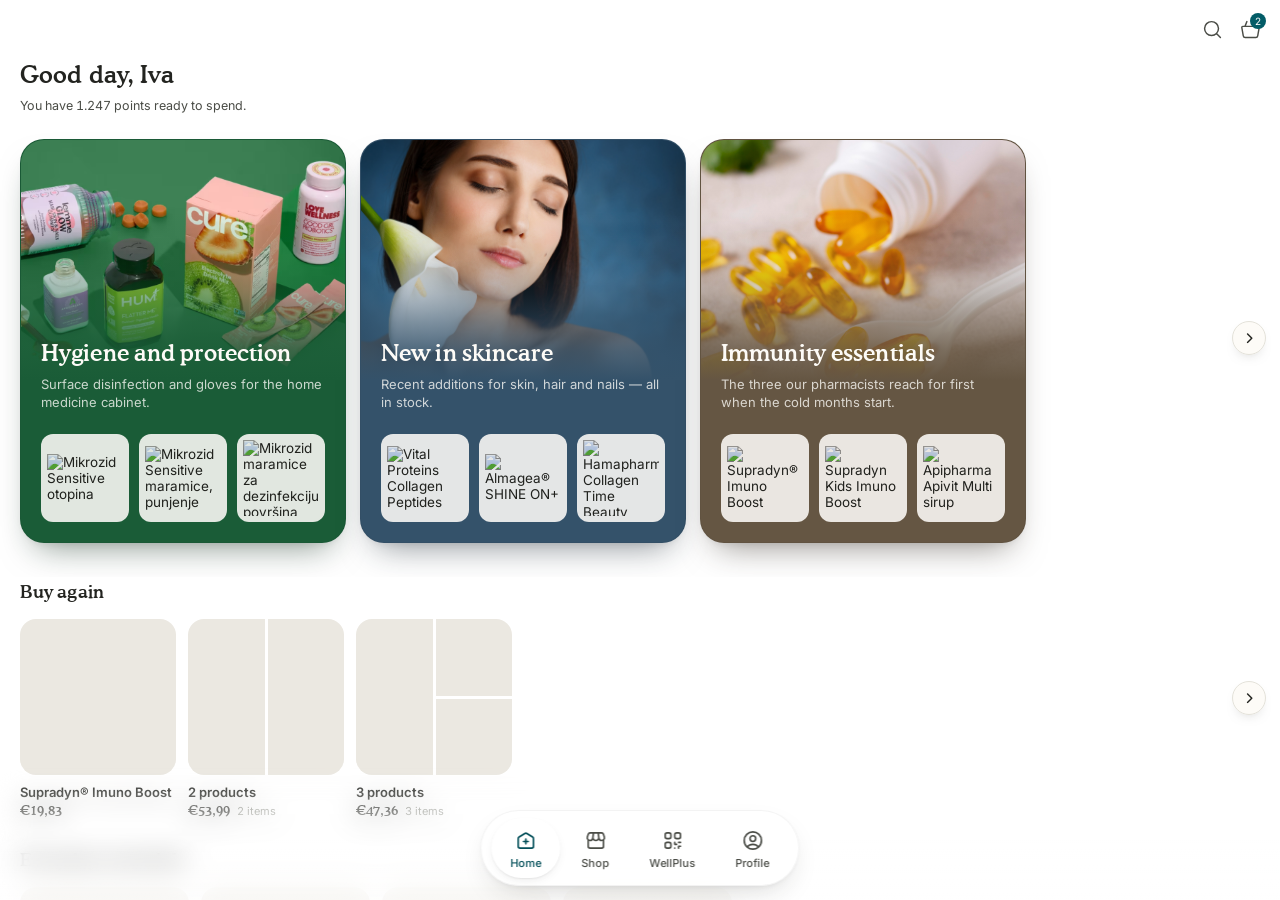
==== index.html @ edb54b9d "Add files via upload" ====
<!DOCTYPE html>
<html>
<head>
  <meta charset="utf-8">
  <title>e24</title>
  <style>
    * { margin: 0; padding: 0; box-sizing: border-box; }
    body { background: #035C67; display: flex; align-items: center; justify-content: center; min-height: 100vh; font-family: -apple-system, BlinkMacSystemFont, sans-serif; }
    #__bundler_loading { position: fixed; bottom: 20px; right: 20px; font: 13px/1.4 -apple-system, BlinkMacSystemFont, sans-serif; color: #666; background: #fff; padding: 8px 14px; border-radius: 8px; box-shadow: 0 1px 4px rgba(0,0,0,0.12); z-index: 10000; }
    #__bundler_thumbnail { position: fixed; inset: 0; width: 100%; height: 100%; display: flex; align-items: center; justify-content: center; background: #035C67; z-index: 9999; }
    #__bundler_thumbnail svg { width: 100%; height: 100%; object-fit: contain; }
    #__bundler_placeholder { color: #999; font-size: 14px; }
  </style>
  <noscript>
    <style>#__bundler_loading { display: none; }</style>
    <div style="position:fixed;bottom:12px;left:12px;font:13px/1.4 -apple-system,BlinkMacSystemFont,sans-serif;color:#999;background:rgba(255,255,255,0.9);padding:6px 12px;border-radius:6px;box-shadow:0 1px 4px rgba(0,0,0,0.08);z-index:10000;">
      This page requires JavaScript to display.
    </div>
  </noscript>
</head>
<body>
  <div id="__bundler_thumbnail">
<svg viewBox="0 0 1200 800" xmlns="http://www.w3.org/2000/svg"><rect width="1200" height="800" fill="#035C67"></rect><g fill="#FDFBF7"><rect x="520" y="300" width="90" height="200" rx="34"></rect><rect x="470" y="350" width="190" height="90" rx="34"></rect><rect x="590" y="360" width="90" height="180" rx="34"></rect></g><text x="600" y="640" font-family="Georgia, serif" font-size="72" fill="#FDFBF7" text-anchor="middle">e24</text></svg>
</div>
  <div id="__bundler_loading">Unpacking...</div>

  <script>
    
document.addEventListener('DOMContentLoaded', async function() {
  const loading = document.getElementById('__bundler_loading');
  function setStatus(msg) { if (loading) loading.textContent = msg; }

  const FONT_MIME = /^(font[/]|application[/](x-)?font-|application[/]vnd\.ms-fontobject)/i;
  const MIME_TOKEN = /^[\w.+-]+[/][\w.+-]+$/;
  function toBase64(bytes) {
    let bin = '';
    for (let i = 0; i < bytes.length; i += 0x8000) {
      bin += String.fromCharCode.apply(null, bytes.subarray(i, i + 0x8000));
    }
    return btoa(bin);
  }

  // Error sink persists across replaceWith since it's on window, not the DOM.
  window.addEventListener('error', function(e) {
    // Failed resource loads (CSP-blocked links, scripts, images) fire plain
    // events at the element — warn only; real JS errors carry message/error.
    if (!e.message && !e.error && e.target && e.target !== window) {
      console.warn('[bundle] resource failed to load:',
        e.target.tagName, String(e.target.src || e.target.href || ''));
      return;
    }
    var p = document.body || document.documentElement;
    var d = document.getElementById('__bundler_err') || p.appendChild(document.createElement('div'));
    d.id = '__bundler_err';
    d.style.cssText = 'position:fixed;bottom:12px;left:12px;right:12px;font:12px/1.4 ui-monospace,monospace;background:#2a1215;color:#ff8a80;padding:10px 14px;border-radius:8px;border:1px solid #5c2b2e;z-index:99999;white-space:pre-wrap;max-height:40vh;overflow:auto';
    d.textContent = (d.textContent ? d.textContent + String.fromCharCode(10) : '') +
      '[bundle] ' + (e.message || e.type) +
      (e.filename ? ' (' + e.filename.slice(0, 60) + ':' + e.lineno + ')' : '');
  }, true);

  try {
    const manifestEl = document.querySelector('script[type="__bundler/manifest"]');
    const templateEl = document.querySelector('script[type="__bundler/template"]');
    if (!manifestEl || !templateEl) {
      setStatus('Error: missing bundle data');
      console.error('[bundler] Missing script tags — manifestEl:', !!manifestEl, 'templateEl:', !!templateEl);
      return;
    }

    const manifest = JSON.parse(manifestEl.textContent);
    let template = JSON.parse(templateEl.textContent);

    // Nested page bundles (iframe targets). Each ships ONCE, in the ROOT
    // document's manifest; frame srcs carry an about:blank#<uuid> marker
    // instead of a substitutable uuid. Every document mints the blobs for
    // its OWN frames — from local text at the root, or text obtained from
    // its DIRECT parent over the relay protocol below — so each frame
    // navigation stays same-origin with its initiator and a deduped page
    // loads at any depth on any host, including a file:// download's
    // opaque origins (where a blob minted by one document cannot be
    // navigated to by another).
    const pageOrderEl = document.querySelector('script[type="__bundler/page_order"]');
    const pageOrder = pageOrderEl ? JSON.parse(pageOrderEl.textContent) : [];
    const pageSet = new Set(pageOrder);
    const pageTexts = {};

    // ── Nested-page text protocol (parent-chain relay) ──
    // Page bundles ship once, in the ROOT document's manifest. Every
    // document mints the blobs for its OWN frames, obtaining page text
    // through a strict parent-chain relay: a document only ever SENDS to
    // its direct parent (which, for every document the publisher's own
    // runtime minted, is another publisher document) and only ACCEPTS
    // text from that direct parent; requests from below are honored only
    // for the document's own child frames, and the ROOT never sends
    // upward at all. That last rule is load-bearing: the artifact host's
    // frame-ancestors allows claude.ai (and friends) to frame an
    // artifact, so window.top can be a FOREIGN document — a top-addressed
    // protocol would hand page uuids to that ancestor and accept forged
    // "page text" from it, minting attacker HTML as an artifact-origin
    // blob document. The chain never touches the ancestor: requests stop
    // at the root, replies are origin-addressed per hop (never '*' when
    // an origin exists), and both directions are origin-gated (on https
    // a foreign sender's origin can never equal this document's; in
    // opaque contexts — file:// — everything serializes as 'null', where
    // an embedded EXTERNAL frame still fails the gate by carrying its
    // own real origin, and a sandboxed child of such a frame is excluded
    // by the own-child-frames check plus uuid unguessability). Shape is
    // deny-by-default: one request form, one reply form, no error
    // replies.
    // window.origin is the SERIALIZED SECURITY origin ('null' in opaque
    // contexts such as a sandboxed preview iframe) — location.origin is
    // computed from the URL and stays 'https://…' even when the document
    // is sandboxed, which would misgate every opaque chain.
    const OWN_TARGET = /^https?:[/][/]/.test(window.origin || '')
      ? window.origin
      : '*';
    function trustedOrigin(e) {
      if (e.origin === window.origin) return true; // https chains; opaque==opaque
      // file:// trees: Chrome serializes the file document's origin as
      // 'file://' while the blob: documents it mints serialize as 'null',
      // so the two legitimate shapes can never string-match — accept the
      // pair in both directions. https origins never serialize as either,
      // and sender identity (own child frame / direct parent) is checked
      // separately.
      return (
        (e.origin === 'null' &&
          (window.origin === 'file://' ||
            window.location.protocol === 'file:')) ||
        (/^file:/.test(e.origin) && window.origin === 'null')
      );
    }
    // Non-empty only in the root document (nested bundles ship an empty
    // island), so it doubles as the root marker: the root answers from
    // local text and treats a miss as authoritative — never relaying to
    // its (possibly foreign) parent.
    const isPageRoot = pageOrder.length > 0;
    const blobUrls = {};
    const resourceBlobs = {};
    const UUID_SHAPE = /^[0-9a-f]{8}-[0-9a-f]{4}-[0-9a-f]{4}-[0-9a-f]{4}-[0-9a-f]{12}$/;
    const pendingFrames = {}; // uuid -> [{el, frag}] awaiting text for own frames
    const pendingRelays = {}; // uuid -> [childWindow] awaiting text to pass down
    function mountPage(el, frag, text) {
      const pageBlob = new Blob([text], { type: 'text/html' });
      const u = URL.createObjectURL(pageBlob);
      resourceBlobs[u] = pageBlob;
      el.src = u + frag;
    }
    function deliverPage(uuid, text) {
      const frames = pendingFrames[uuid];
      delete pendingFrames[uuid];
      if (frames) for (const f of frames) mountPage(f.el, f.frag, text);
      const relays = pendingRelays[uuid];
      delete pendingRelays[uuid];
      if (relays) {
        for (const cw of relays) {
          try { cw.postMessage({ __bundler_page: uuid, __bundler_text: text }, OWN_TARGET); } catch (err) { /* gone */ }
        }
      }
    }
    function ownFrameWindows() {
      const out = [];
      for (const f of Array.from(document.querySelectorAll('iframe'))) {
        try { if (f.contentWindow) out.push(f.contentWindow); } catch (err) { /* detached */ }
      }
      return out;
    }
    window.addEventListener('message', function (e) {
      const d = e.data;
      if (!d || typeof d !== 'object' || !e.source) return;
      // Origin gate first; the structural checks below (own-child-frames
      // for requests, direct-parent + solicited-uuid for replies, the
      // root's never-relay rule) are what hold in fully opaque chains
      // where origin strings can't discriminate — a sandboxed root's
      // FOREIGN wrapper still fails all three even though both serialize
      // as real-vs-'null' rather than matching.
      if (!trustedOrigin(e)) return;
      if (typeof d.__bundler_need === 'string' && UUID_SHAPE.test(d.__bundler_need)) {
        // Requests are honored only for this document's own child frames.
        if (ownFrameWindows().indexOf(e.source) < 0) return;
        const uuid = d.__bundler_need;
        const text = pageTexts[uuid];
        if (typeof text === 'string') {
          try { e.source.postMessage({ __bundler_page: uuid, __bundler_text: text }, OWN_TARGET); } catch (err) { /* gone */ }
          return;
        }
        if (isPageRoot || window.parent === window) return; // authoritative miss
        const waiting = pendingRelays[uuid];
        if (waiting) {
          if (waiting.indexOf(e.source) < 0) waiting.push(e.source);
          return;
        }
        // Never-answered uuids would otherwise accumulate forever under a
        // request spray; past the cap (far above any real page count) new
        // relays are dropped rather than remembered.
        if (Object.keys(pendingRelays).length >= 128) return;
        pendingRelays[uuid] = [e.source];
        window.parent.postMessage({ __bundler_need: uuid }, OWN_TARGET);
      } else if (
        typeof d.__bundler_page === 'string' &&
        UUID_SHAPE.test(d.__bundler_page) &&
        typeof d.__bundler_text === 'string'
      ) {
        // The shape test is load-bearing beyond tidiness: the solicited
        // check below uses the in operator, which matches prototype keys
        // ('__proto__', 'constructor') — an unshaped key would reach
        // deliverPage and throw, painting the error banner.
        // Text is accepted only from the direct parent — the document
        // that minted this one.
        if (e.source !== window.parent || window.parent === window) return;
        if (!(d.__bundler_page in pendingFrames) && !(d.__bundler_page in pendingRelays)) return;
        deliverPage(d.__bundler_page, d.__bundler_text);
      }
    });

    const uuids = Object.keys(manifest);
    setStatus('Unpacking ' + uuids.length + ' assets...');

    await Promise.all(uuids.map(async (uuid) => {
      const entry = manifest[uuid];
      try {
        const binaryStr = atob(entry.data);
        const bytes = new Uint8Array(binaryStr.length);
        for (let i = 0; i < binaryStr.length; i++) bytes[i] = binaryStr.charCodeAt(i);

        let finalBytes = bytes;
        if (entry.compressed) {
          if (typeof DecompressionStream !== 'undefined') {
            const ds = new DecompressionStream('gzip');
            const writer = ds.writable.getWriter();
            const reader = ds.readable.getReader();
            writer.write(bytes);
            writer.close();
            const chunks = [];
            let totalLen = 0;
            while (true) {
              const { done, value } = await reader.read();
              if (done) break;
              chunks.push(value);
              totalLen += value.length;
            }
            finalBytes = new Uint8Array(totalLen);
            let offset = 0;
            for (const chunk of chunks) { finalBytes.set(chunk, offset); offset += chunk.length; }
          } else {
            console.warn('DecompressionStream not available, asset ' + uuid + ' may not render');
          }
        }

        if (pageSet.has(uuid)) {
          pageTexts[uuid] = new TextDecoder().decode(finalBytes);
          return;
        }
        if (FONT_MIME.test(entry.mime) && MIME_TOKEN.test(entry.mime)) {
          // Strict artifact hosts allow font-src data: but not blob:.
          blobUrls[uuid] = 'data:' + entry.mime + ';base64,' +
            (entry.compressed ? toBase64(finalBytes) : entry.data);
        } else {
          const blob = new Blob([finalBytes], { type: entry.mime });
          blobUrls[uuid] = URL.createObjectURL(blob);
          resourceBlobs[blobUrls[uuid]] = blob;
        }
      } catch (err) {
        console.error('Failed to decode asset ' + uuid + ':', err);
        const blob = new Blob([], { type: entry.mime });
        blobUrls[uuid] = URL.createObjectURL(blob);
        resourceBlobs[blobUrls[uuid]] = blob;
      }
    }));

    const extResEl = document.querySelector('script[type="__bundler/ext_resources"]');
    const extResources = extResEl ? JSON.parse(extResEl.textContent) : [];
    const resourceMap = {};
    for (const entry of extResources) {
      if (blobUrls[entry.uuid]) resourceMap[entry.id] = blobUrls[entry.uuid];
    }

    // Artifact-host CSP (connect-src 'self') refuses fetch() of blob: URLs —
    // consumers read these Blobs directly. Survives the swap like the error sink.
    window.__resourceBlobs = resourceBlobs;

    setStatus('Rendering...');
    // Page uuids have no blob here — they ride inside about:blank#<uuid>
    // frame markers the pass below resolves after the swap.
    for (const uuid of uuids) {
      if (pageSet.has(uuid)) continue;
      template = template.split(uuid).join(blobUrls[uuid]);
    }

    // Strip integrity + crossorigin — blob URLs from a file:// document inherit
    // a null origin, so crossorigin forces a CORS fetch that SRI then rejects.
    // The manifest bytes are ours; SRI protects against CDN compromise, not this.
    template = template.replace(/\s+integrity="[^"]*"/gi, '').replace(/\s+crossorigin="[^"]*"/gi, '');

    const resourceScript = '<script>window.__resources = ' +
      JSON.stringify(resourceMap).replace(/<\//g, '<\\/') +
      ';</' + 'script>';
    // Inject after <head> so the DOCTYPE stays first; prepending the script
    // would push the parser into quirks mode. DOMParser always emits a <head>
    // (synthesizing one if the source HTML omitted it) but may carry
    // attributes through, so match the full opening tag. slice() rather than
    // replace() keeps us clear of $-pattern substitution in resourceScript.
    const headOpen = template.match(/<head[^>]*>/i);
    if (headOpen) {
      const i = headOpen.index + headOpen[0].length;
      template = template.slice(0, i) + resourceScript + template.slice(i);
    }

    // Parse the template and swap the root element. Scripts inserted via
    // DOMParser/replaceWith are inert per spec — re-create each with
    // createElement so they execute, awaiting onload for src scripts to
    // preserve ordering (React before ReactDOM before Babel before text/babel).
    const doc = new DOMParser().parseFromString(template, 'text/html');
    document.documentElement.replaceWith(doc.documentElement);

    // Resolve page-frame markers: mint this document's own blob for each
    // framed page — from local text when this is the root, otherwise by
    // asking the direct parent over the relay protocol above. An
    // unanswered request leaves the frame on about:blank, the same
    // degraded state as a refused embed.
    {
      const MARKER = /^about:blank#([0-9a-f]{8}-[0-9a-f]{4}-[0-9a-f]{4}-[0-9a-f]{4}-[0-9a-f]{12})(#.*)?$/;
      const needed = [];
      for (const el of Array.from(document.querySelectorAll('iframe'))) {
        const m = MARKER.exec(el.getAttribute('src') || '');
        if (!m) continue;
        const text = pageTexts[m[1]];
        if (typeof text === 'string') {
          mountPage(el, m[2] || '', text);
        } else if (window.parent !== window && !isPageRoot) {
          const had = pendingFrames[m[1]];
          (pendingFrames[m[1]] = had || []).push({ el: el, frag: m[2] || '' });
          if (!had) needed.push(m[1]);
        }
      }
      for (const uuid of needed) {
        window.parent.postMessage({ __bundler_need: uuid }, OWN_TARGET);
      }
    }

    const dead = Array.from(document.scripts);
    for (const old of dead) {
      const s = document.createElement('script');
      for (const a of old.attributes) s.setAttribute(a.name, a.value);
      s.textContent = old.textContent;
      // text/babel scripts with a src: read and inline. transformScriptTags
      // does XHR against the src, but blob:null/ from a file:// origin is
      // silently dropped. Inlining makes it a plain inline babel script,
      // which transformScriptTags handles unconditionally.
      if ((s.type === 'text/babel' || s.type === 'text/jsx') && s.src) {
        const pre = resourceBlobs[s.src.split('#')[0]];
        s.textContent = pre ? await pre.text() : await (await fetch(s.src)).text();
        s.removeAttribute('src');
      }
      const p = s.src ? new Promise(function(r) { s.onload = s.onerror = r; }) : null;
      old.replaceWith(s);
      if (p) await p;
    }
    // Babel standalone auto-transforms type=text/babel on DOMContentLoaded,
    // which fired before we swapped the document. Trigger manually if present.
    if (window.Babel && typeof window.Babel.transformScriptTags === 'function') {
      window.Babel.transformScriptTags();
    }
  } catch (err) {
    setStatus('Error unpacking: ' + err.message);
    console.error('Bundle unpack error:', err);
  }
});

  </script>

  <script type="__bundler/manifest">
{"a94ebb2a-1ac3-40cf-a109-7385662c61e1":{"mime":"text/javascript","compressed":true,"data":"H4sIAAAAAAAACuy9eXvbRpYv/L8/RcW3Y5I2BcXO9CxSKxlFlrs18XYlOZm+bl+pSBRJRCDARoGS2Ym/+33OUisKlOw4PT3vO36e7ohAodZTp06d5Xd2Hz68Jx6Kfy+Lqaq0EqdKTlt40sAfWa6uVVmvlqpqs5/[base64]/gLfR5VlQqH4hvTV1D/n4k9lydVIyqNL3ASulFJpe5+JZ/DN8OuIrBO6+HUBv3WxwI/uOXX4RW5cwW4wIZLqI4ED9/GI32730YwoSMhTcBtpM/i8FaK6Hbppi2g/1794S4lg1RwQ+q0VD6QAwe/2v2dfaY3u/[base64]/er0/PB5/2cwx7KMv3p2evjH7c3NGjlPtXd2fnpydH7x4tXT4/6PaSkvlnWuOv09ffXs5Pnx6ZYeNzUsVpP48oeTp7d8eQ0rGn959Orl+fF/bhnstK5a9b4z1mevTn88PH16cXr8bMtE1c2NbPKLRs06c/Xm7DWwii0TtdYrYDK9Xz4/OdvSb/P5RVnoTu9fHL941f/pUi3r+Ivnh//nz/1flPJvm/iLV8+enR2dHh+/7P+sns30tFGqct++OPzzd8cXJ+fHp4fnr04vzv784rtXz93HRasa2daNKf7s8M1/JkoP/v3fTckBFLWcZa7aE37xrBou5Wai8PekVMRlhShmInyBfLFal8jPDJsNCnzh8WJTjRCNatdNhV/u46MP9/A/0G/3fVs34qBn2A8ehA29TRZ7B/0Ky6Wm5d3+PTu+ziiwFwH774wjKBwMKBooPt2Fc1uIh+J7pVZatI2cXtHZp8R03TSqgkNRr2Q7Xagmw7K7Pnc/okJPbRk4L7A5rhoq//eialVTydI+gJGJn6mGermqK1W1H/jtLv6XW9/D/kJ39+/a3wl0ZKDhdJgV83UjkaT0eroQUotFfSPKupoLWYn1Kpetogr1ol6XuaD9mItZ3cASFK2olMrhEOof/HfQ4BG2ZkffNrLSBbQcjSD++HDa/u+1Wiv7ZTDwMU3lrnjDJ1KjVk2dr6dKTNRCXhd1A8O/xDGr/A0OSF+CUFOquZxuQNJQGVGUxo4W1fw5vtoTM1lqRU3kRX4GNaxLRW+pKi7zUfNf31SGVKjsefwSRDb8wiy9uFnUZgXqm0rIauNeQlnZCtnwSnFV5UZMFBz4IAW0zXraqrx/jV5hu78pbdomn6rJes7tPmvkEtf2g+GF/PHx+7aRZ62cXpkiZmNaLqhVXGqo4U+z583O760RSxsewDuePkr3M+u2KA5cf8LWXft36wH1ASYL6BlLiWK5IpmI9mhRAW9WuZhsAopqFIj1QFT3tvV+rsxqU+1mSm/5Bgsf5rmq8vUyGK8bKiyc5koHAxzBYZ4DD1EwZtHWKzHDMd8s4FIBL2hkQOtEp9eyLGBP5fe4UmDx6ZkbeXNLzT466JlkO7nQp6cKdn2rSGZWbkLNDO7olZoWs2IaTf29e95A4ZU4uOMs7/ujgS+TfYcXwxGcgIOBI4fw5PKp1R1Qu2Lnc/4zG1VVcAKfTeuVOnx9AqsOfA4X9vj9SjUFTk0pjhoF83l8DUv5J1nlpRKHr0+yoJojOV0ovh7YqoIS5/Y4OG/kFKjBb/FlLa4q4HuT9VyPxWRtTp2VamZ1s5QVXEGVbotqHg6AePWfCqDecBD4Wot1pVv460Je10UOd+dnsizhFiRmSrbrBi/Az4qJami2dbuezTJxUrVAMnjmUFNED2JaN0os1XKiGryaLeG3krooNyIHYhGazhHoK9ZYaL1WGpp5evyDmKyLMtdZOAykstTMnOMBc7Mopgvq5FCPTAOKqVrc1M1VFnDgM7zwnTBn15bvp0WWvZ7n48433km/1/ei+xWePXvdR/bk8DoX9TzrPVDSL/ZvqakrdKQe+7tvshFTWZpruNKw+O2izjW8keI7OVGlWJXreVFl+AV9dlKJ16evnoohyFGVWMnplZwrLW6KdlGvWyGnU6WxUiIrcwrrEV/x24XawJkvSjVrQXCzD4pKt0rmuOKWV9/IphriXmnj49GxIxDqhkAkFyVuF9nM17BndVaqat4uxvAEqAXUD4dNIzdDLPmNeCy+pY92xGOxJ74ajcXFldqIA/F4n/76A76nH48e+UxQYK1vsdSOePzObxifvtu3ZS1PFGLVFFX7o2yqopoPBzC+wVjQCKmfo+hcvUf/s1OimqZuPm5Ontx9Up54s/IkmpYnbl6e8MQ84Z+9U/MkPTdP7jI5ONK7zI4/PUEVJSgoowqMrMiaqelCVnNUMIEyqqznxXQsNvVaLFGHeSOrFsgZVFHmO7pfoIBal+rHol3gkflUXWc3NzfZTxro+kaVZRYszlZB8iO4xL5XnxFe7igGDUfBuU5f4/15MAqJZylbOOAHX+qBWymmGPgPaGamsh2+xTrejQJ5RemyqNqdvNBwCuxU6j2o1ypFauMdwxR2tZypHVBJVfOdaa2aaSyyQEswv8+oQ9z0Uq48bWXRqqXfeRY7zrBaems7N8LT50g2arYu98TpS+/WkSu4IWpRV0QKq0bNivemN2FPsnWlF8WsHQ6Y0vbEQDzieaNGflTI/CropCyh/roatAL1qatGyRx5aCZXq3IzYg013n2mEsoULTcMvLpR8kqLk+N/2xOLtl3pvd3dedEu1pNsWi93Z6xi38XZ3aVzeffx1//8+CtXx12XpKp36CYK/d4p6/mchRP494wnHfR5bQ0XKup/BkfJkPfDW9x078Zmf4yjuRtFNxdY57zIYSLPWtkquqE+q5s31bJeV63K7XWNL1zxAfGyrlfD1XpSFtMTkIuqqRrj6aaal57U7e/DC3u7RAVQ+HHmvfQ3m726vqQ9G1Ty4IEY+g8y0K+UcoNlf/klKJxV2C0Qm+mcLqV2+wyauiGy+h7PorDdR+J+dl888gYY7Ok7TuVb18K77u7pyPJ06Nw/[base64]/QSfwVBz+hLAuEZdgn1JFRMeUqTo4WaXmlxs1AtqPzqBtcSuSEOUxetr90ptF1jq2VZyUYujZoF5vhDtLlQbVSYHzfKnrBwEXL1MBf/eVLXpZLVB3HerBUQOLc4ptuEqKGnN4VWXheausXrsX0yK5wiaJeVZi+onj1PLxB2tKOCtfc/IT6M78Vz96xupkq7lcjYosnarwp5uyiq6/pK5TDFFVB/ofmKCARoqpqqppVF1W5oS90olI8fPqzq9uFDoEkpnr56QbpISQyZPzU1/BnkF7mxc4s7FtcRGwbxBpql+nW9BLpXK7C4gSKhZdWf7Y9Z8YHmfbGQmgQnUOqsW3GpUdCADXgjiQPgHsnjjuGc3BRliWVoNsQlTZLdFESll5ZFYHkqa+q5tH36sShL/gCty+7N04IVp5dxLz6WSmmaaCUbRdfTDsl/awjpA44d7+JHOAlCzlrVhBuHiKS7cb4lceiDx2MEnBZWGytLuII7qmUWRd03OoykCpQoX1XIIpBcrTK4ZwuM7UhS56noP3wHM1f9YNS7Z07VqpS4a8rSDBAJLBOH5Y3caBSXkG7rxicyUFCskRKpuE/3vE4taHjCs0FqUSzhu0mpuoSpGkWnl5ivZSOrVvHCB3UgLcJGXi5VDg4M5cas5VjwFUE85HswLFTYAyIEXkMcGF27cbcyn4FZqMscFIvrTj9/E9Il49kHpNBStQpnWbxU79tofv970jqTGY5qK7H7w/902m+85rYQ/5kCPxih1xOt2oj6kU3imaHeF7rV9lpwAXeUoprTChXaVGaGz5+yvR3qX6oGr7cgMbRqvgnENHktixK1gG2NR4CpjwWjAlQ7qKUryPC2BprOxPmrp6/2QKNaayWCLoHYZS865hLzUOTrhiheYYf+vmS9kk1byNKjan7Cp1lbw47GfuUkCf5dqP7lb0DqZ8wit5G5Px2fTuWGGQ/8+5w1mLF0fiBe4Rpk9Nu+VstVu6FX7k5HbfIHs0apv6mhV3C0H4vE36GzEAryC1WuQHMNwjDMG04+kT1S5cy/qfjisZ0mK30MgfY1Xl/B9WTMC9mYSUF+jmXg4gj/3XfP+SO8tOFfqAs4CZpH6YmIQDRqpscoBcO5wrMmRV7MZooMqzRJJfQgu+cagg/FgT+RTutQwPIWf1N8oZnJddmaUaBMhY5xSpairhQ4ZejYRGc0XZ6FzrZsKjqwVf7yS/KGYdXNdmo9vUGhQ0ustaXa1d3GH2PpwMoD9CmX+khpwJm1P5ck8LnlgNt7aHX6vkQOHW3WldCbarpo6qpe63Iz5g6yBh7aVWANW6OyaqIE+x6Itp7jdTATOKFTWZnjBS479YoUXFSbZYt0ceEZUu/VdN2aW49hd9BL00lUDEyp7Xv2zgFnce4PnFwJPSZpT7rcr21sLw0TxfcQYe45q7oA9lxRhdCX2RrNZUM4D4MZGmXipFOPVRSsV3hmWppz29tqulHBCt0JOcoIDmmwuODCapzRiXJ7nuqbNfWSNtxDe/qjTsSOHpbMGyCSVKOmqrhWr5E9wVafqFndBL4w0TVrjLcmJEH0zgx6DK8MS7O3NtDtTJQhH+BY7FUJnfVWKzyGf3GH523nce0NsuWNxP+Ml0x1l1Pc+Bm40/wjznJt6NI/x31dQqxpgAMlzesslftOCOlT2HeDYzexYLa+SPsdd8sEjsTRa/SfcGd8u2jqG1z8Y9Ty2aN9mGXZaE+08ooUG3wW1TOenGvZFGSObmujfwJlFGnYnIoWBUhiatvryZww0TlvskjCYbflPmEmkk/Co+Uz6Wo+WVPD3fh8Wppfr6PxtYy/Uj/zSdqZhx+5PZncWDMJJ8WdNmjPDvXUFcEmjbdliiA9TQrTpEeFHT1ISIhP1apRoPfOQcTX5mCAv62zOt4AQdeOkm4xNQ4b8EsRk9dFNeWpB1ESqZjc2eFWx00ArSxB1hw0Cld3XrNf/bK+preivoYwC2LlVB/4GTaVmFhRG3xIWAV/o5yKfa7aFkM0YBtI2OjoZjnQLAI5Jz4n6qPlx84ADvrAciVPQ/t2YH8Mxp4JYCmvlNBweMPmATUxnMogME6bAuUSjUTHF1TRqL+ulUZpl40AAZmSch7qWjUoCoE/DASNlGB+ywbvxlYf7OsT3oYX/jHYdCjigs5rDGYBBgmWPyvv0BjEUCtFfbmzYe/rJ1//8ygbvCNGuX/Pm0pYC0NSRV2xbTKgaBIzyXRRVLPaHQN88aJaXrNhZJjYLWPhV+JMR3PV7iW97MxFcjj4UuOZAtvWLTw6kpSyqMR/yGt5hmsXEnkmvtQD6u/br97xH4/fOWuLcFp6G3bjOxjwf0f7waRZH4lZhXfxoorI0Q0BLWvBu2wh9aubyk4U1THyR923IFx2HLX2lh6/u9XFwa7J0/VyuYGJDq9Z+NitlzhI8byADx3V1bWqClVNA+9dEKLM/VEvZFnWN0L9dS3Lot2IKRiLcA710Ru7ub1uvl436r//[base64]//[base64]/WzzD9oUdSUZZH7Mx2DvSRXom22XiiAjg/0LDMp/yVk2K6XgjQ+Slo6cRQJTzgnDNJvyjR267zkjyZ4U2U3MbXK4HKx8lGzGqQBwoKuXJbAi+x6BQ4xqIDuM3KdqBNfQu5WqkK5HqoVq/BxUflvl6g4RhhWlrnTDyUoBAG4WAsrtTGBlHBFVu2bVNM1qAEODo7s449Y08kGAvVTrMRcjK8YFOtbVPgRcvUho6IYLtCt0/zPe18n6OOw3HfoCYV2EHGNZkKgc8taw0+9ssl71DtaUhJt4fMz1UHeoRLovhLa/ayc+gzY5423q2X8Xa9zMR34Jhdbcz8YssgLUlTHXGmV7NLNLO7jfa6KZZ4NLy7NPpp/[base64]/iyQ43QS9wBoJWjLhRMukU1H7NcD6OYwCqTHxierXM0caJTp6lVfIc9jqnXbYYx1NQoo1ubKFABURV4JF+Ket2u1q2pzxh2b8jTDY+EIRHk2B1Fr+HQfooqP9rTbPwgnYmzX/E64H5ZGE0a1gk9hNJ7yEmEbBvDPopqtW55YojXQBOWG1a8l6VWemx843BAPBLaEW4InmGAwC/cJp4q3daNHxJ5g5MFn7nJNAwzXslf5WXtnROOp+3HsQZIC9+rzbYjwr8i9519/ulErqSDc9omZLyBGIqCFLIVnAh107IQIr7UGepHSDVJy7Jc6xZNH7i78sQWMv9Zmw0E8wqum5F45KsQzLHZexQTfYJIOmxrNDmzzVzTlmqbeg1q7EVdtxTBukQ70OiWQ3iu2h8bWGRUqQzrdauac7xnFVVl/rzBEoF5njynnZfxgbCf+t7HXuS597Tj3hh84d13UEHCXeVmbLdiJ2f3wspgLH0Z6cWviAIPxLf+2MC9eQgOw0HJR+L+6L7Y8wvuG9kNQpZBUgPbHcn8RP+NghAFwKvYhdhG3033WVMvKTYuXocj0i/gOuCtNrx0tYkxD/ibge3Ry7pV5qCE3Wj6YcKlDDOcq0o1yLMh1oA0r3BM9XZ3OPKipDo9j76AZQjGYGxK4iC2AO3uij/hkVLX7VigqqUCrWXdiJ9gqxUVBrnS8EOq6eAr+OyArwP4GWCu4IWgWkOQ4SDBEk7JeJkTH1DvV+SSwOdmsWWYI/YON07ScPSXG+dMzmcn48vMOJQXFarW5uT2Z2yB40nbis+QoozW3widiUo2QEwsXX3wtb4pUPD3F1jgqZQCktmLmdzgmUGRsQzQ+9aDrul++Zpwa5Lf+RAyiS8Nfkzq2xi+pvv5GWLXvADommQFPqZL4msD6LL1W4vq0l/Bc0B04Uq2LWUHkcRfsux3v6MP/G3gdcgHxnFdMWEoRhvqqCLoasTHjNsBbJDsqK40iNID7+ALV9BB+cQNGxSfO7dsPsgugj68NmhA6T7E4D57yXb8E5OUkjiv5LE0FoNnhP5zSuA/qXYsDE88TjxF+ahL7WsPfoD+wfq7j77o8Neg77agP38f7vVMZh9Tz2jjw/nzAgCD0kO0uEH+EMNewYABQChQzEary8svN2Utc3EQls8u+EX3C3BF6xaHp8H0xcqQu80CVDPkpkejsHGrF3kfL0Li4HJrkFyPW7S2M1mWIBSu54vUMZJC52HVmWc9co6SziYdlnBQJMdnx6c/HD+Frfr6zCq3r9RmDzU+Y2525v+8uAAkuOgJQuDRM2OYxpBSgJKQJTT8vdqwyepsgXc5792pmoXvOOLpcFKvWX4+VTPteXamC1jHv1AmXkj9A8gcoNYnxJ/UfSOcIxuGCOH64Ic9GwQ3Dxgd26ntfM9V69XwVJHpuG6iaqCcR7PQNtf04AHXaVwaeVZCwksp7zzDZIJiqH2wSCFDCcya6an6Xm0+daqu1OZzTBVW8182VXCJvGWq6MX3agOj4Nb/iF0y9snEDcnEYyLhHhqHTgrNTJm7fw7G/kX/fgrH3V/ON5WZfywyf6n3xOWV2lxaj37UWWTivNmwdwdDMhg/nUZpMOeiuFxU4tLO1iXj2dCkQtwma35BN+ZVhG64cM5hFXQhh2sXe6xPF0WZO5UGxdLzhQcUWtAR1OM6ayxWRN0eGmMS3uF+0lndzHfLorra5enZwXUaDcKV6qUTnrPk8kVUGIRfpp0hmEaQzp3nA/o9JFswDiMWsmxSOoZr/BFSFHqqZr+eQk/V7KMpNOLqvRQalbuNQhs1+x8K/UgKPVWzT6dQOLRupdBTNfsECoV6Tmb2AD+SVVW336nDdVujGwmo7racQ3xP8o43/+ILZ0QHUCczjrwPHpjvSKDZWpp87V+CHgNOheDD+KiLI/t7hc7+1tgHItxZaZHnbdDcu3CT8bZx4vj9L/V9vPPJomLatiYtfMm6jzPSm5JHjvODsQ7sjQI/v5y8UtnpfSl/[base64]/VWbdgRGQy7h/op5cGDWGmBWqzIWcA5G220CSsVlXeTFDz2ZgznOCh6CRMuxayjf44Qe8oHYeIu/rPL1Sm/[base64]/L07riRQTeO3pVgk0QrQFX8dQ3srMgBQWi2IZ4pO/uDKzLbcC+BWT52jX3HRnU/vBdpaqJwrWsSkFRQN9S8h/9vakJdw5UTb1HZ0DhhAke+xzFErvVTNa2bPLKJNkqvAO4dDNkzw/xtUJzyuAAoLWqC3LP7s+O/x+4WjMkJizUryc/JAT1hpGBxrXDjrCiEgS2ixhVRvSeCEODGT2GkcOi4LYi7j2JUcUA3i9r6LWbR6nJ8F+/C3Pil/ajk1Qu5EjXFMxsUPOM/hie1q4l8RyDEEEzcXuIFoarroqkrwnbjD8y8XVC/UcXCxn90mmcvhmoe0LhmZzryCSVcSnDphChv8qeFj12f2sRMV3W1o9BZA30ThsQJjavUmN0OSNp2NRXVtFznCiIQm40/ImgUQhdb9tsfMR8k3EzCZoVjyatqXtVwFBZtZs7stKgcztEYLwoE5DrwvdpDydiDVsZ5tiPtvLppitZJ0+45Xkcc/rJwsGR4vgCTZbYI5ADQmrjsbsfebVhjMUBJ9zOPJXrBg4GGwrGc39SGCDULMpSp46b2zkE+LZ1viMn8oDzaQIfzJEly5KJqyNZ/o8QC3DALPmB5QMTo7zxnOPd/n1nDpty8+SheQRS8f0GIwuOZhums2d9eKm3nZB0al+mGKDFSLskRWNQTSM3hyB6u8+JaVc5K/DBwD/bF8LyeanqwI1dFtmiX5f8iKvHOniicIBCM+Ag2mke80jeq8o9bmBM0s9DZo1UDtx/0ccWthd7wU4vbbD5xCml6RnCgzlrAvuWdZ7h7Ow9pJweI1QgPTajynVBMVtTGmu/QuXMmDryriXczieNt7npLT91REh3y9Mt+h/xWe/yFnII2aMv+SXOMfkiuaAeDjmc41AAc+Apf8S1litgLC5ma7Gq4t/zktkqwGBPSkv3FPRkKyInEVfREgu1BpEQCgRkAxhsZsgRuGGpJxB009ebrEag+vghtQXFEki0bKhiwZ2/Ny3d2Otyj3jsrgmfyVjNizZLc/8B9FwIBOfbdRJUDPgzeFkCCn6kGoPXqyjnbAteo1A34apRlTeFg/tQZaHhU0nDLzxG/NgFpK3bEE3+TReUPDsRjNxXYSmbKwCzwn+xmIRTAyyXq+cavxfYLgzFMyEf0iWPtNuKsEAfiq31RiD9Ew9oXRYil62p/W4Q4uoV4JByOrt0mITH1HiTxIeHa2cYP0rNG8S2ORk6Vrstrhz1CN/PQV8JEr2dc6LV/XbIBjfaNNcV7z/Z7N1a6Tmq8Q//+5r9tq/gV32HDdF2igNX98gtw8VgHGXry9bseiW9vdzYavKkwVH0g9tiYH0wBMOJgoB9nF0vycKg3GpX4SGvG3ax9vuBxy028V1trbuddh9eyrtRhlTNkGBx5dZkfG/mwUjffu7mDVavUjdMQBF1z32XUS/p4LLwX2Gfv9wX1P3hitAreM9YweI98AdC4HNiedYCTjkrk1VtFOg514l/SaJ4BbgEOP4BR+RQhD1reIuPBazOBVirvk/KA5KxSxcsS5T9L7OwY7+I+K978tgn5AlQJht9ap2MZ6mIJBQHU3GA7Ujmi3ZoeIFZvGD7YEU1fNcUcIAv43IPTclqvipRcylGZP38Yi0jyv7uMS7KW+dzKWU6sVY42KaULiFmEh831I9wAwROZtD/2ZeZaYnlN+bRNNZLUlajTXwOMaajYk5PAXVrZzBWjVNngFaccNEIHOK7ynGqvqXoiJ+QUSu4IrDekVEte0ADc1022o64kr8KNSUuI02A0oHZQY+g/GCRhYiEA5Fo1Deb0cPXWnMBIBXv781wVYKpBIQpKL9DZl+yPPHMK6JVsPP1a6nZh3piO9vLUjiDyj3B36BXZeS0UwWuYlzpAn0/KGh7TyYwc4//ukWdELM30ftOZx3+Ma4OjxT7ZiVOWukF+0S9ZiX4x0S/08QKYldx/vqWi/kuP7wn4Pxeg/34XoNvvKP3ypAoktjtZeDrS1Q+qKWZkWrFQBs6yGRg2P0p2KjRqqH3pyeElGXMmaxxuAVG/pGKXvf3yUJRCCa0gfm6FXIpl70bJgAGS4RciyDJ+bLyk3SPrE4+fdA1Zgf/s2fHrQ8yvCcw/Gxjn1bM33wVv9gaBMvNYT+WKJF8IJcLDQ9cM7gUeBCYEBy1tOP8FYUfdS9iQ0bjMoonCmi1KnJl5UxDNalQEPkrBpdBr/26GRkN8eqrm6r04ELtvD/be7c73o9fN87q+Wq88y+LgYLAnBgdfDYzWebCHD54MaAfENeR06ooD7B2bqoZe42MfQwh8qzshKkFX3mIZ3psfwovJ4HdwWAftdvYQAQyfg42HskQaFBBy3kIDNTqeSM7dALwXcr2Ihbx2xmln/Wc/iDgzgu/K8ULiwRykeYO4ZA5XABnmOFyNv+w+gsXoruKb8LMhxT6Em0S9b+1E9zczFoPfPdgddLnMHzF4DP1DkIpbBlgGcGcyGqNm0l5F2AFOAgZVj1eFKXpo/6KwWrTOsAcSIEqjL48jY1sFmds/gGCt3osT/H+DNk2oI7PgcwukwCPv2TzekvkBb8yCYHrtVQxb9rALntaEmwd8BeVLmCOKRy44/YQD3ZuURZWXm8CfQlWAL+YOazL+EsL1pKynV2JVY5IfMFGRT9XxGWG5BdouSB3v3Up9fmie+wzRu551JX/KZVgW06I19B1m7UwL0l6do86ZGezhIUrT3fIo/gDgjGkavV6aJQp/nNuT1p49LbVq7wVnLb61CB7Dr/854V+4lKuTqq1DOWJMe31s2MZrTM40xqvuWf1MNl0ITQ9RxPgcWgEn1ETiilhBdWC0afScz85BMP+HLl+BnAB6Hoh4KwhGpvhFjUtmrlWeKJJMR03QiUcG59CyoI4gZ7Uc3jUw/tZLIRMKwumIQQ4XMv6Xe9FjDtb0w4e2tEj/MF1VHI9kKN6vyfTIDC8ZFCfCiCZfINjrK5SMX7xj7+2W6ESDhp+GIvAFnUuxEG3SjUOk2pEpwRUM6ZuRwTJDsEQUGRGBBt6NGbcaLwlwnEmGVUT4AgqGJodOPgsdhRpXFawVzeq6RaUKUS2tq/A2hZgD2sOef//FVxTnYPcZbQpQQjs561HEji+481+NxJ77Mswoy6hW3tR04k94qx+5XgwGkSLb9rDDJOFft4L06WxqwejE3UFSzRBwJa/XMWMyjY3FYODLTNNkkMvUa8tLoWdvXj7lJIZIMxkI5H0TGof9saPUZTG7JLxYPIPIWYcwWTR6/XLQG5ybBoJdzlRclYGVEMdnzwFfu1mDr4+u0WcI9KbW/5dj6ICGwensJour8qCY4C9wDaobzukFEsyVZkdJikMWea00nMYo90nvQHRT5M0JnqiQqu0L3rGYmc2+gTM4Kj2KmVHvARt/eKfoQhFzh64BIqA2A3gwqRmHnF8TrBHAxV+pjeZtvmFfmzGF8UtfuUKa02vVaHVYllapYVBn8xrv6gZbCLGEqUh3g9FhLB6J4WdfwF+3dOLbO3bIKgGNm7JG8YY1PJLZZTh7vxp+xZ/DmCWhBNYZDrInsYfZOh9Z9pzWiyJbylZrvQh4Qp/k97gjlWD17p5YcVC359yynrSNUkeImovaHNCO4S//XJnV6yo3EqGFZKdvPQW7qZ+J6ZYjxztXxKPg1u+JTeaQsXYjt5W36aFYmZZWRHlH/NvCUxqa7iN8ZzCS+HTkw7Hwli2YyUcHCRG4V/7ltjzxN/LyCoVAHHJLCFnPKop0ObG/3UwFhzWLz/[base64]/Uwbg+G+Jb1tFTfO2C/Ax+XF8WMn4Hw2Y8IHrgeZj/VRTUENHQ8tj7AsRU2M0JUJ84Oy4GcS8V6F4LxQNTVslQkQ3uHypiUtGazcahovLVS3iM+tXiguawMw71m9zlpHhtUH3HoG8Z4zgq641+GloYgkcHHKPbxp6llKVdeNQFK2lKuTAZmuxtI4RUlqYHTTckpJ6koleSZS2ZaePjBjdhybJgjo/JTceSOYfzDh9CBdvQB7zmETChXLhCwo2A0yDWMEYP99AYV6/+MTYNxnLk7Jo9c3aCjODZZzzhqWDtUXV+hZMbl6ZPgtUvJ43mUeMqW6MJlLm2hncyJMBy4fCDevnNS0tSKR/ioR7tFn9KlMbo4otgW9wHeWxMvAaozRWB7lkVGqndqpusPRIkP0nqBW3YB1fCbbAUcyq8kWUNLRjd9nhxkMiMcNt+hnMD5K1jXHiKLg++rR4/2STcNtx7jgFVtMAQytWhVl0+RyKYIZHM9X/wX8ywIvzDsJsG3ZnVzLKcL2Ob/aHzL9azDrPjdUYJnha8SLMcUSFCEa3Ec1WNI5O6k5FWWQar0DSegsSbyUT+lkeLlQ6cTHebwrATTGaZ6N7NsQjTvSGOom6DKbCd8251cwQcN59Br1A5JzuHm/JUk2tZWQRrv85gbR4a625YjzaC92/MHhOmiMyGY2VNOiYVZ6IpGG9kMrWxpwQe1PNfOwYCUwybBm0kaC8ZQWxXFW5rKPstkQiPRZjcX+xD/nnSGhXbTJTXAz+mkVRcyUd5jay26UgJ1wIVQGuDPsU1fyTFgtgGOxPZTA5pgeDnR6AUpJCAls9dbW0zXJd55ADQe7Had4yDiNzZJcsB0/HWydcWHj38HpCOIlhtVdrBgl36JS8vAzPpRdVH1ERVDPdijDh3jlTdSEydUIp00cKSlsxdqTkfMoJwoo6O5y61i4BfLnDvK6JYQoULrH0V5MTMasrfXDxEkPXkHnAGwau4cdI3qchIkphSXU1nCWrfqiLKhfVe0+tJU5VArUAGBw0LvTWL0ZNJda/WtJ9AZ+EUzc3H0tQ/e6MU/H8IdDIJVZYMqMchYyZgdy3XZFqsSjy6zk0zuVYq8Bc+wed0Uf/Pib9G0bYsB5101xRKR1oGwgDHgU40TJRsybXvr6KqiGH72sr2pk/2AHJqAfb3HC/0So6jBNREbtVyeanwmJ4DXPrSNj/b5O4DrDz7i54en535xL4z6zDz0OkORze1CFW5JOKEmbEUF27ZVhEth46IveFA/[base64]/82MBH5CvZ+a0l53t3701MXCvKrMx5E7gO+E4KicziY6HVdN/R6EA8rDW4f+8IYKWYKb1Y2rDz4AyFRKqSjbYlJAoi/[base64]/pATx1o2/WaI63ft7co1B1SZPB9oFAfez90uAwXffOa4EgXycrvJZqJTqOPIINoOEFFdx6T/1HfuIJCMLjelm4d4JPPNsInnzTEJ3ca45N4kE9uH2Vw3v6KMXr13HmE3je94/PKwOj6mkmNzYkAn4FJpY/SO7Gq3lP4UxmW+ePvxLC85j6JYZnvb10wL57219BiJxlIp6EOKSZzi/QSRFLW6bPDnvFBfOm1cSkwE2o4PSinVLVQsxmcw7hm9//s4D21QrSnvGD3j9qoR0yK+3Zh6wzjsQdf6kF2P45X3kq4feJcbMmNfYPivxhS51aRZVlQuigvys0kvoIxs5uNS6AoQhQcmxYhntMDEVJfFNUes9FTvrEE3q79xZ6kvGJDagwCP95UAPxeyLL4mwKz8s5j46v/mtM8s06eENwwwgzKPXbPfiIVxgEHS1kSBpz6E1t5Y8HlPT0KPwLQKNmuNZpKgx5FkVFkh7dfOfuLKdEuVIUOcQdYeMjwSRAtVrB2kmPE3rfkqBfDiy2L+YJTsglVIMSdW/aBtmSBYjj4eCJsLsA93ij2Ly08TQBm0QXutw4mGqPZQLMACI/Um7ZYAoaakYltzIWkjH+uSkpgZZzSaFLqBlPSsV4Pw3MZldaVMd11w3R1qgqTEc6K95zgiStvYMXXNgmZdDfy6QaywVgkKDPxGfwx9IJbMP/oqyCuadvqG6r75RfxEcRhFvAO6yycddHQciLhgnnrGrfEny5mjZX+gBPuD76qG8/Vf7BJsZs5OSn0NpgUepQuZicFR5qYjdAx6qPGRsnjwEsddt4AYlC6+wzRNCt+fyMLQrXkG7QhWb9KUljCmkIy3paxq03Ge1b/o1sF7Fb7JaIKWH7ZmTp+5c0br2iiiJ0z072k+0XfdBkiDfmmT5Mp/slFQ0IMP+qPPWbpELj9HkTSsEKbmAcMBdP95ptKLospGDRQ8qubdjhCQyW7exkcXFaD53viS/2X6i/Vn+t1g6mUjdBR1vUVZqTaE3+pBH4MWJwQJQEsrFiS8g+goyhT93SKEVyUGUw2hikuYWVzBROvqikiAbpBDTABrngR5HGBIQ6HI3HwjRnGfRjGINv1yg1GI+g2uuEYMTbswhq1luVGTBrE6zP6a0p3XDftt4NxsGTbEIQi7PnhgHWBAyDWoJL/WbXtq3b/7pNuTJlecYM5kIwVImkiKbZ00xdif+HADtD3bLIgT2P5I5pSWHVMmnm0ghhVPi+lVWQTn9gLeapV5lLhPZQVqGtOsQp9Oqfgrz4Nsc2NZCvkPu+ZztsX0PpeLB6aJgNhmJj8qqnzNU4OZwi9QZJCJ3y+gvDNI0SM7YJOeNy6qVcwIh1dBm5TPZqZ8FWPfhvhLbGbB8C/8d3tDpkagbjl8lipm6c9uBnCv9CDRRLpjQB6Ttru9R12JOLkiEu/J5fwgu/wUIOHQUx7ORPHJD2TL8OGNq9LyOrKk7uh5vtTPnag9cZSzdk/[base64]/OhisulWtaXRAl2oV0uBkjA4MYAZZFaR+QnjV/hQ68QvvedpUM/d/[base64]/k4IfY7n5CvOtWOPmsHU64oAJboEV33ZSbj0nTf7RsJfBCRmfjx1dPn/M4Xn7JowY8357JxDdoUDdXFQL1RQticE8Woplx+se+DxKyC4QqoCMAjM8B5dyg8QPrjfAB/CszMIvv1tzzHtVTMmHS1Z1tVnWa+2RY1t7HaPY+qgHJn6eroXcgx3dglMF5e2mu089L6a0Lc3gyCUJMxPoqHOY6CTujZcGXK/nc0x0IA1eDd1Aw1oEx896zNygqSIA68E34ucsy8JD0miLryBRPQTz4Yr57pKcGsibWpNqQSNOHppU0MX0Sm4y/[base64]/iBOCpIn6K723vbRpv1/xzNZfTzZ/IRy3x7atnz86OTo+PX0bfnU3rlTp8fSLcoyM5XViUUvfY6a3NKLet2b1+evDAgfBhN6G0+Swle1q9hkWF3iagbisU+NBtK+h7YG0rF5+vUNYwJsjhyIyZcsEALpPJG8OaK2G3nodzx3pwlCbclQwQYquNeFbiTrBnJvmgV5sbBwLl6rDIToCdzc5eXMFkDb7epMsBZs/mJ8pHCVzTq6VoF4bv905/zG7MpM0VJLhfl+ok74fP7BBTOtTR+hpG+EpwETDpMyANkErddr7oY2SJCwDUuOe7tXchkxN3FhT0fDXsYOz2QM91gJMsJsZ8dyHPkv7YW6QwwRXPy575oz9BBL7+H4HwfwTCfwSBEHf2kPPO/ddIgS4LAciAcZ6CWALs5DH4vPKfHRdbSMEhB1Rcqhn6porcPo7grV15h3HdYZT+151z2rLIk4ri8BdgVSJz1J/q+oqSw2FEhouCLDAHloFbmtT5hmxbXmCqZaaUYA6tC+RlARSOnBWDwLiOWQ3JBSlVqtR1pff+UmGhx5kA7ygSFxGAZ1lohO6EwgAOhLujnvGt2+Crm6gEMdQclWBDO0Zc9RO/6okiVDjj3nG6LhVWi5PAX3zd7UwArTytVxvXFQMxiB4nqxXX0RfShnlfC1qEHViEHcR9RMt6sTIeVBDGgbk8J+s5jtVmqwX0+FItu+ACaNbyslZj7AYeD5yMGgkAkS/xN8A/r1tcYFaSrBboQfijRZn0nMsBMAslEjLIAe+BbNtUp+OJ4JGuqekF4GlKI4EgVKGuMTpOM5ilV75EFVII0ejoeT9OjrHWNjArClntbKPEjktkasQwLpmDghOXGhkfsE/Odw3Lw4vGsT2Zt/OOrEcZu+/1CkzkKSJLE29wIOJvvTjZXOVrgLgE9XowxaWaF22xpChVfK7Bo8iBamHuyFxUNe5Zl9VurW1Cy6JyWFNgbfY4KKnjbCc9/7sD2990qmhZliyGRsuTOcfK2GYxxsOTRgeDGAduryyb3ZowOnZ7xU2VIpOU16uncfbH7VzpP33czl2/B6vn13V8i9DtdkGWqC61pc7Ar2nIBm788XG7qrfxRMWp9k9Vvp6qZtjQfyE0Hr84bOb092fqzu3tpHs3M0MIAhV+dWeialNtH6OwMyRT2xicOPRnaj5Vc6oHJ5UGM35d/XZd2dpEqk/P5aZet79dh/rrTx5IBk3VQDh91r701Z7qyQuQvn+D+ejWm6SU5QqvINfqT7LKSzXEtAW/Bb3c3lCqf6j9w6025GA6ysLdquZZFSsg7t7Fnk5ub813ZAp76VR4/TeEj5suv8b0vFBSEK+zn6nlVM1Jysk/11ihpuQJt6mmx5xR+wx8vYZ6PdHTppioMWgoziq50ou6pR8YL2wefa6j8Ff0wKHv7Io/IcoEqguwdkRWrkuVlfXc8wUs6/kcJJN8jdFHIO3v8M0Zsi1SXYj9vyko7XpkMDUXO5uznHJA44D8vCJUUyn/VpQbVljeoBA7hfxGxie+rOduPcAGb9OCCSXnELKb3TP+eXSXlHBp4Hc8UvIjbhc1ovHweoDKKX+qVpiNxkZdAIDw83ru/zypZrX/G8Jk/N/Hxt/aPPhjU69XnQdHdVnKlSb37eDNcZWHwRymd8/rOdA3rqD3LLu4wPvhU/fIC82Ja3lez/UwpSaN5gB8DwKf74cRKGAMBVjVO87fZsfQDYIJ0T+eS0pYZEhtP3gNc+u9L3iqXQFEtnAFbnjuXQGcfa9E5P1uJ9krMjfrExWxKxSXDZYu+ui46hSH9cTYEb7Mz4t2sZ5k03q5O5NTNanrK7rg7xZar5XeffxvX/3bv4VImDads3d32O5nFnsd+e84a7dHQ/7bMN27uypE3poUucWowzxgvIsvl2v83rsQ9nl08mehzxSsOjuk+N0q63niKVBA4jEue+I5Lkjfc7uufQWOK/PKzYp3mXJbhAOhPm6HWF+XYCc+etRzxjeKrYGpDR1UsbMThHr85hv98xPsfzVJIu15KSvZRyFUAfOuYjbnK35H4w55f0RlwBR7ayP6/4jagIP21sbb5iOqQ37bWx9vt4+oD5no9vq8bfqxFdtPt7eA+/xj6z6uwlp/UxbR3cd/CHcxK5bCMjOFOjHYJH9TTc0KpHNWokrQnoGKjEww4jVqxsQMYJIlWFT0WiUgaX0PlaTF4XePjTHibCEblZ/[base64]/FcnTBImjwqNj8qefVCrlxyJPsgTjZuXuwBOrLBYeo0Q/7kcfVDd3vqkCPBh0XUOKsQk5eg7jzEN4xYhusH4vHoKwYLlTyXbDKTYiavjGFlDGE2rIQHl9tiXtUNJxlDghZfzCpycsW57DjrmKX/0DXs49qhyNqZCHDhGM4iBH0qf5tDB5bq9W4AS0VTl+aWa9bfeYGY+1BRr/XrBqChQAU8vQJvJOgs7qZsFb+JxYETwgowvs/O1Zi60lOL8IbW7Y7Pp4LJ7BbotcH+7rG1whImHPEZTytQVOLp8Q+h0cbaH1HDz0bD6LZ9zzIwoCk2Pmkr9tzWnQjoILgyBhTkMzljiWcCRX7nG7c6m4A/OrO7wNmXDE4V8SIQIS3sJ1dSN2Ho7zPYJge9jiF93LcTerZVMNwMoRlwHm/r1kV8xNEeentsj2O1kvqFYzcZvF34Q1P/DZBpG1HV1Y4RfRMphQNnEkjn59lXyXhbVwjOPwW0w1yFcOa3TVHgsDCKslUxpz1VszKVGJWfZ8mld/oZfhnAsTFv4Ehx0BxJAuezznTVhrQ+YYV0BoEJ1mXwcy2gn4JPFtEhLbpdxiUfi7fvwjnpObaF7fiBeB9O4r1tjcAp8fbdGMm4a1D8eWuXkSYROf0zdnHGCTZCgu/PJuFa+JWCT7JzXtdm1TCWPU1NWgJU76jDkZxngMvaZXYMhICBgGPAZHLMnQtUtw5M81Q3ELXpIPuy1jNB70hIC/yfI06HnWFNpY+RTGepzWDPTXGeUegUKi8dB4TmM7/is6uCIubAqYRqM4k9CZ3YoJl472B16WF7U4e8lDrwvKgwqM4fXaZXZdEOQaKLMq1wt8xHppe3fOXqxw9d0u/HUe2uym5BW5JTuWjxDYQowVLBXxg65TXyVr9DucWv7+30XYo1EaYsoMTCHajF6fVEXUaX1Xidifzgzi2QuHOxnXB4VF0T7CzUB15TN+oahDtfiGZHwLDO6RowAWYiX2PTS/m+WK6X/F1ZLIsWkHAqxy/H2OOl3IC0QB+HNSrZlIVxp0clPHjXI6guE44B5DZUCV4jdTVXjWAID3BXCitll6qGfBNNp7mpTJwhvCaf9bPC+F/ZSaGpLaqwUq8LIDaTH1/flhBiCsquFPeALFn7IiaRfaF3dsbwVYcMXiKMlnI9pT0LE+vtUOu4RSYLJ8kw1rWrL9qC6D1ltpwHKs6NJYbmuNHdydmE8f/wr2NvDHiTwyhcvL8YgWupNMKZQnwjRVv88EKT11Ynt+HJjJFdyN0MsVvIlTtoZRwPCBUNwNXqKkVFZATCD2GmKJCjUW27EfO6BgeeHNyZkATZg9VyzUbdwI7F1cARyo645M+sOMlUJiYKMj7AOitQSzAOh1kVWDJDuHTpoj0Wgju4vU/7rzIOjAWlAmIIeMl4wm2d8H8cG3kvLaPh2uNyP4Z73pT+7ILM5XXnkQAS3+88hI3C3A5YDgH4oKuiLpZFibl8ISOyygsEnybuZM+qftHKmw2GO+rbMm6zwDou2TYHSUACb1w3A1PQcsH4P34b2F798K8gIwJd3a/UzX2jnQD+wDoNXCWlM/FcAQGS7xgIB8h6r/BPpMlCNd2BcxJdc61mHUjYYZssfQAEC8oGyJUDfw9sDt3AOdvwRi1KOVHAO+7/wXpbf3M/PVIMU1YmGSXkZd+xeUzue67KPZ/D2T3FwRaVHTquHR476OUI6JusV09UguqCKvCKfvCApyZjcV4PB95IBokUpfTPTih/bmfQ/3oswuZGXbLvoFPSv3Sj3k1nti1TYPgvpUnRikR96n2yXyF2on0GS3HqWCsyNjiVABchPe3MiC8CHUx/Kx/6xKftqJ6cGjtVb+RUCCcoCkROKRVp/[base64]//NCt1Famm1huG6g/vBtVGew5V1341BXP2Qr6m7P1sVWLP5Jqg0byRjFg4HHKLn3Ux4hQZlJjFiEI6S0DY2arhtdXFPeLfSoA9ig/r7euqGy9K5KD8CGKvsDiA3GBObmA+Q5XuGXcohzQfnsIgEMytltq6LtFoenEWpSV4uI8/wcYJ0+0zx/7FxDLy1AcWq+/YoD7WEKbDp18BB/s2ZqMKurHHshi3LdoOLq5w/7vhUb3W5ZAsG+3mLF7pQPXfi0MuJMucFgZAlmDpPCiiP+Uqbq6JVZb5wcAHel19kFPoh0bKSWvNsimIqI5m21wWKIb+m/WEhQThtvefrmDUQFNKejOEUcAfvWj4X0MVUFvYicEtw9e6GmVxYiDLf32UpN9ZiDscairKeSYA4t2VNC5Z7FCS2NRt0MoaR48UJPJKNbxiD8IsBGBHT3A2HTxeIlelJU+XAh9aubytidHLexad5N319yoLEdSwyItJDBQP3vomsWRpyDUIxEjn6/X+E9FLpBm/+aiRaT0G5YmjUowCD8Qnjf2OEO3FD240gFJovSt1pivCDjxCGWPUrMWIr0Mkb3Am6/IZOBcMBZixpMQODES+5EYc4mJUHhv14hNnFZipLMq0srgm/jhoHpwA9eBA+Y6lo2BQ4MtBmQ4w/CzuYLgAIAVUGfQsuCz0ltEwGiHgmBoBFfQL1HEzUlkRQTMgqyQq6rCvIOeFzdt/7ivtuCc2a7dNcE3+CNtIO0sQNBfjqqiSnHmOSHw2DzoNcJg1yBUoUSaO+h25HZbxjgiyR2CY8D6n4kBpe0Ekh++wwf6KMxmFECPBwZeKyKCgEMd1pCMFzJ6ZWcq3GIRmeb3DKZ0InMOUrVM8gganDgjTWJvq8BtoOCiC8ts8lMFy99I2/0/jKLk2igC1fGl0QMuibS+6GoS5y4QVyecfObZuu93e3zngEPDUf0n3a4omOXmPJMDM6Oj06Pzy+evrp4+er84vXh2dnF+Z9Ozi5enV78+dWbix9Pnj+/+O744tnJ6fHTQdpeqToGS9dZ1W+xxGOSC0Kovv0B0y2rKSwuUmdHuXS3U3k/MYHDwZd6j8Uidg2zWUK/1BS1fvmlDqkXbW7wCZ5GqiFydmgmQNQssVzCrF5SagFxib2/ZNKF96hN/tJAzGGoudwQEwRUvhqz3GJkB+DMVQ7GhFHou73AqCc4YjC37KvZ2M4e/E33B/yrUvY/hPMBCn6sQi/kirBuGDvRb3kEIInbmYNPVCHt8Q7ldY0XZPsqRkLKFtqJySUgpswYR4oqIT92KGt3V7yCOJdlXRWt8WSYUWlRA+qPBwMCVgVVEWQQMrWybhnvIK4U9ebYpfBQ6HbpbdTxd8l0Lb9mB0BLKhdfaoad+TJcwqj9X71q8V99ot7Win/3+P8jwvbHy9QfKToHQN0vCq1Xqix/JIeys0V9U3nemFvL+Y6d4UrNVftUTUtJeDO45w4B0yxfL63vFCyLrw1+hXPCauAw0wKflXPl9GnAPp419RIxn3qryVg95FFCjA7kPFr/Uh0B3/TFWIolw1N9wG6uLDVs04Z6l1J/Rs6QCMDnP5wQIg5/WuhJnysm+nYWpWIwGiqcmSfWfrL7f7OHb//yl7/svtsdi4E7mPGeXFTqJaLruQrcsyhq1ZuajU1AIAnx2fYDpD8U/lzNj8QgC9WPnzQ/z+oGUVfN3gqw1729bXBhHfRx50ViMrlLW5bHryW74K2chPcx4/Kyp2NUG0U4NmqAab+uFGY2LotpAUGTALUPymDOCYGHtA6yqVMUxkOTDvVKbTSmxwXICJQ/OBBTAn6OFms8ba6UWnHeX7+uiWpvlKqowvUqly3DlXCmbssU/yT192rzRive8KxHiZaM95zdlThzMIVDMLIQd/R16wVFAW5lD/tO2/kFlA8Jn+pl0mfpwbUVQlV+67/Z837EJhnvTWUUPKYPrsHgFk4DuR9yjbZe7ZTqWpWGfzBiB2b3g9wlXu8fifvfZPe3sRETI9lHUDaJuVFGkD24stSFpEbBLoT/zhfth+y2xp8zKk9FtJehdR//5DjbOVw+QBbUi6aorgSi+lA9jaobwFjKM3FYlo7M8BYN3SFXNzAmb+gSz9oGEHPRyoziZM76hIfGpH3/Sm3umxxxnTGwEEeJNxRthimYrnLQZErjHE01opuWAa/SeGyBlEYTQUX+3dyJ+SdCWYuf/XT3H+xsGUhNHKIHJX6lNln4/cMPPv3x9wPNDwckXPmbz+4sM0nHvJDfK4vANxbdnYVbxckamKgEAD+DJ5mbee8dUEgHLpvoL+BwvXXFvv3TPo7A5/ddGIbHAZK86G1vI++2DuJjKzODo1Tqa3b9U2aMLM2xH2Y9m3FEB1zmEKyWoxO02xeQ7A27srtrqRtDQBgkEGvn+xrDouG3xmWqUXpVV4Q2atJiYzo82B+cY45J0a0IVPCKBV1rKPYOTu+oZAE48eSLgzDkoUda290VfwRPmxACkTy6OL034FIhEAdDlWL/zJ0n6Ox9CPO4wWzyxs0KJwP1QMBOewXCsPMkBQLHNQw3ipa568XCHgx8TzqGGDHqE3rll4W20TzGOacq/[base64]/i0j7GzjINd/CJp8U1wOviw0IcwzVi5p8Ww1oYC0TBEIf6AlbP/9b4oHj2Kr8k0EQdY7m3xLooYCUF4h1i4Y4boHmhYLhh1IhKBBuUw2KK2orFZh3ymTI93IE0SnRiS9GMBcAbocPN77j3uOfMSfcROBUIrEmxbN88qOgVP7G8qHAicvOD+N71KfwhnRYcrU1pT/CooCMkhEPL4uN019r+EcwoxpCECqYCUPEKDcxQ4hfrghmhhKWXr+0TiWrge4q0L5grcv4o4T5E/BeLAGxnFo/AUhOV1q1aBXold2b4YwhuvlgwMHMPRKMvrKpnTOSIZ+DwjoKGu+SRFp+6DHmIVgRLrNoWWx1L/iFlmpMWFHdv22am21RwqR9ioNnaOspIgg0TUpjHVZ31AOUjKcaA7CLbbOJUzr/ao2Iz10lOlkf9DRNcONtvHtneg1ankAonAG5/jeWrfMANdYk9t9XkK807h3HVydXXzDyUB8Xth73uw5SktAnrE4E0F9fcaMFiVwdvwQaPR8b+yr/D6gxr/3MWOQkbhonRb9laM/dEnzcSta0JB+Yn0ZTgI3wzL4dEWn6ptivlcITYVpiZz2RUb7Vxx7qIejMLcIo8B2zunr2VUCIwEHYwJaFs4ITBJC9lrL/+QT9Nga9iqRk1OfI++1d5Hfs3cBZN3ccfZsx8ZYFMr3X8JrAi0OWB2fe1Sy/[base64]/UJvKzuO0WZccZyC8RxjoMiuzIgPpbFiS0XRLRmHm7ZDNw+NQtH94xL6/U5hL1c5dmBJe0fHBDvFKbsB8fcQekf1E4QDJ/m10ryBPXzQTzaXMWzZhs26aYrFslLhs1u2XegpySHzXkcFc5NzPcx/zNj0W7MBXVFfs/86Fh1sBXe+MAOONHX8oSE7J1gwpeL+IT5XQPYD3zwlh9LTD2kPLRG72QXk+nChQnNnwTtaGQnYE2P04xqn85z5Wne7edju4ypMuziqRIuNsuy/UlDYIH/t7HGfHTE37VUb4/OhADhOLn0ZB3BOLbvMf0fZs4zoqdhxD1CBNWY8YN092iQk3DJs408B49zkz+P8JOR/7MybV9Hb43Tdpak+hsvc24FTE5ZwU8CUwgbvDuba9IZoreYm5J9B6dNFDu7hfh/U658kAamA8nISYZjUQnRU/4OWqHUt9bkgmEqz7J9vj5sU0A1tvYfTTLDLcKP6w+DIQQIB+x+839/XCygSaTaSGZJqX4j7P/[base64]/GGKJFrq6xdvBGtfUMT/E0ghbwwKJm2YMW0oTM1qWNaYevpRa6rqtgxgttqpsBE6coeW/yGMEB3D1lk428VIKJky8QOp+Q0GnprF/yjBW99pO3xbvxlkRhtyU09I/klKgd3lUjPtKv1Uk5NXhU+MFiKudwLT0EfICnatUoSEOSH+GGfCYByCnAfItkKC6RkKE6IhNU6yrcIoKRgz35q3qzGleSsY7K0035TmJf3GFg/vrebR5IV2w/AuoL+TEXHY4IuMHUE+Q68dKccLr2dK4TCL/[base64]/9Awjupi1b1ZeVWOqoJvKYKXUFZYzjfE0eO3QjcpliIRXb796162qXgU1YehRXE1HbHEwg57cRrgxB35TJmzSPs+gPd/5A9+BvI9fu4a4EoyK1K3ZODBFT+ubiicJXo0t1EGUdBTq6/ogpiY5tWQF95FNUvT4G38qnKfaifkG/7sjHotvvvnGYWG5gmZyvM/eBZcvzuPJjjKGoL6JIL5J3uUqEVWkmSNE041cCRTIUfNoP+i0yWbe/bBEYd5RUf/aQ+Pzqui9vnQ6p5cAl9Rk4vi9HwMWmxKEVcjEq+Wt9/b1suTGlNvddhS6V86emxJclJeru+B/[base64]/llJ7deX7NzDTk6/csua0cmxmHi4yUecwFiDioT6hxwar2yVaKW+EgXfDun+MZuJAyEz+OCEGevE/QqOfyz8BR94+GNPyAy0HWKSFfm+lziHLvhgk6Es9PpbPuRPlgyW9bop6qZoQax/bCSAN1o135X1FPKGeu+fmPcvwWGr9N58bd48r2+8x/9kHp/[base64]/ojj+9ZMdKK43ulVLzdmTXkDa1VV9M3wyFl9/BY0+phdfTR5v/WfDA5by/Rl6Y3/9+LuiPUHJ5fFX//L1v/zT43998jWp3ApAlINY6MLsnHJjvj958eL46cnh+fHF69OTV6cn53++OD95cfzqzbk4EDuPsYLja1W17HBr6jLfvzk7Pr347vmro+9PXv4xVceT39skTy9fnb44fJ4q9PuvvrKlnr/6MVXk8VdQhrggJKrq9OTk6fPkIDozRJMi9RU5a6A/GdqKpVgWJJqbOmE7/++1WgPtvH1neghNN95j8gCYNnitwRtsDs764OeIRuWcYN0KQvwoTPZEgd76md/WSX5E3yFLQ2QA6WCvtLkesTIU9G5AWrm5LZk0W+yICmP0kMa9N4ahPcfwiIOIK+770fkQEUOSFu991APWzdWY/NoUEIdo1A44m+GmNgMqDGspqvmPdXMVX9YK/adatyZforn75eliQMT1uu2WwiNLrlD9gntYNAohrqcKQ28YbPDw9YlGr1c04kmxqsvNDIMRrlXTFDnlSFvazmNVZ8q063iv9p7FeQ+8d3vBtGNtR6WSTae+afA0rjF4m6jzTLX2OAz66J6i3dzaaLib7jVXijR8jFou8MLNftLikfhJ5/XSLedJtVq3r1WVByaPSl4Xc3QmjFt68MC9zJh44dOO0ShVKovaCz/69i7fsB4yUXBk59I/zGV+DQQM093o4dSdHL50hOFF6IiJHASdOEKDQ65KuWGNIWSqJkwMCgj/K3ANJzshJ8FjVV0NHVsZhTccKtU15KNeGt5lJtdo0hzIR0CDDrhTGCGg4jppES76Qdsd8Zga0a1s6CD9w4FIzE7Q1qzAOCTMZQkWBhMQDyzJm4Qt7QvBzVqx8oCfqPergqyn7mzGikBNY1n2mEr3B+oi4COwZeSvuOi4kiumnl5x+p7XveTipeXtBSY/5c2cIq9bOB2W6afRIFIvzVpD0qF+m+kaJT1F+nl0GOMOoVdKt37h4axc6wUw/v4lsMqo8+0bwXTZK5vqbdAPM9HBtI+95jyC3hHhTJrqbouBt0MEQRq+tQQ19sVHRAj0lnjLmWfXME0MgXf9j04kABNxy8cERjy1FN7KLKlSKofteIS734P4uQvJCWYa/qRGWHjdk74vx0wod6TEEZ4DHzII7bOh5jfwIYjQhViiByHleQ1a061r46shDEAKopgEdaKixROr0uQXil+FdeV0D4aRq3p8gfTaGPcQJa6IK5YVGvdKZ9UCZiV84Bo/U2dvmgn0hOYZKSo0CVOw+QouLRFz/NjJ7oOsTUuu3puYgpKUtW+pu18CTW3nOw7Cu5+GS925MW7j1t3hRgw5FAJSxMfIKX22k1HI732aCY9Q8U0wEPCZ/yKeAoQDx2A6tK+c18AOhqNRR9/tkhBjXxfSeDWAREAwNjdqcE0IWAsGgs+VzMP0boGjY+AO5YSdYBuYx6lQg0A+6sHeTVQVkWAvEfrfrlKEaC31oJ4y3N9dBbasTChqecehyQlSVGssfeTNijmB0w2OOuPp5VTB4WvmMtnoFiS0nplN1ZNQCW/hwdBotGdidoyypbej3Bs/Lsj+edt+TbDJdAu2zlt2uIigx28WCjW8BqFC5nlBcQXInDy3mO2HkTFl21O443VyV8HrDmLXZxW67MwZ6+A2hr0GKKlJqS6adQXWdbMxh8EuHAtUUvwJ+2TPdQPNGxSNIIo7quY9/21K1xwUCNUqwStP2xw899XNLq6GmSH/Zu9X93q1XZ3ji2ofL42JbYfvdrnNOC15s28lx76j/yMO+C30gGGIqVWn8Xe7bagh1Yu/B1FQmqlFMQPv8hsElauwoO3tR632HYgGkD2rDSUGBA9JTlIUtWoC6BuUAwTnKjKYCwivkvX2rJ+gRHjC//+LOG8aubK3ZHMiBgQqt0gZibYMq0xYNzxNrgS1FQIQRdxybLO3gV7Ltxx5p8XHr0v/rHWHZ8k0vMvxwMwc9To98dHRWbZPuzbw5aTrkmJX0Fy77SpG543p8FjU6HOr++8M6eshQ901vtTnyWBca8f4Z553T2mUP0ExKQ5MqQx/p8RlLniA0QOAHoaV09PIxcUd54GgKh4Jrt0sTYySl/4uvh8GX239xmMhrAiJOPsnnfPCalUOtpjK+njurQeCX/12S9rWJtJCg9fzlGlsa40J8cSvMGWj21pf+tDrnEmuhR5b4W2nR3R7OvBo5pGjC1O6UjcsmNt7cr4XGuIePRrbcdCe3nO7m98ElLUX/hzHtLvn/[base64]/3bKs9YiK3/uV83C3WbjLHGwRW+eqfQb3ePMt2ImtpMmTlVBw9E0Ebh/bD/jGM7NyXIMNE0WTocVyhoC+qQS1IpeTzaRoG9ls0L2O0ycSvhUisiHC1USCKwb5p2LAdpBs1MYctT0awP5ZOUrImPHE9InJ1gO+0C8ohAoU0Kfrqkq4t1trj7+EkYcHdJ/5wMlT58Nj1cMg3xd1zthauBW19YugsGTAUEAt1A3eFwjEBK5/[base64]/0h7GB03tOy8YphLhQGmgDwWZBJ+c4nQRkP9KAXGBi7BOEHvY09rg8h7OyHjJoCCcswd+lbn2KwIS662Ch7Vib0eH2dS/QLgiArNS+LOcIshj2D4Pt7AbM27C7crLzCr8EFy/DbyJBbN1NCDj+VrRrOQkzj2UqbjKjw5zfi8ZPfBzP9Bn20IFdrXaq3AzSxDd5h+Pu1zJX4DrKJouByfPa8IJgOSsUefDAchP0QrbxCOFMKFYBAr6q1wZpfYYWPn/x+zAkO6maKKGFI9QAcpsWimC/Mej1+8nvsfkF7DRAb6qZVuYsv68GuozF71754T6Ab46ys62YIbnpiF9pJhzsib9eUKYbqgY721BvvtRg2nU5DOL3egKTxlI1ISUdPFJKT/DN9Wb7llg4D+T5AdeaUrQ3LOZTFC8J0l0oiWOOivkF7vGWnTPpuZuI9YN38b7kts7twaK/[base64]/am8LBCHoT3QHJjM3sEiWdeUNpqAMRFN3lMCFNAVJhlAvfMbd0X4/qmx3rnszou4emZNLeixwb5bgIN12UuTo4dYIIxKYqZuoHzXoOmEE7Zm8WGYCfBcTbwDjUfmzreVCj08ZwdLWRVgbqzcKjnxiFY2q6smhqjf1EmB25jfesAWwB8yzkZub3US/H01QurrIb5ttLrmGR/QkJXLQLxmboYkWBZvIfPTPOPf/9oDD4U0wWyV9npPEwVOrpmI1OTgQGeF+1iPcmm9XJ3JqdqUtdXBA28W2i9Vnr3yVf/8vt/jubouzWArOsap6VZV5pVEg33grUWWi1lBUBjNwoBGuyUQE5ylL6ZyDQC/[base64]/vCnMDFeli2GF8rjhft3J/pVUY7RZfXPhRRD3CvnBgRob1/pOjMh3iDUx3aNhdNvB4atb7noKdlUuCQWfsygt7dUkvurH05iaausbFEu0pjPYQHd2E9pOrrMT2zAM+sX1JtQSvijvHDm8qxrERXo/9+OyPgyAcec3FTp9x4HYffi/Li5evzk9vrh4uMvQEbNGqb+pIQ3h4gJThV9cUFQAadxtM13jUNdeFH2StPkkLUHRh5GdJLKbxB3zzT6BESgq6FtzfNNOVCwyC+/1vom+A8lxL/wZlYjtpXv9r6IvQzXhXt+L6Cvfwr6Xfhx90aPG27u1RDxSp+7Z6+p+4gn3qHsv/Tiejlh9vLflXfRtqKbe63vRnZiO1ndv+2uqAcQzRxP1DXIhL8OTH/IqPkSthnqQvUg/ExW2fGAv8eweQbf4OaejxNKY95IYgZ9T42mhV3BNVc1ez/Nx5xvM8LDXfdQt+R1UcVRXs2K+1/dibA7lU7XDkHV+GCDEtA31CEX4Ny+eiskabEDaE/hBlgYEYsyx29T5ekpX8FxBjIuqphsKewRpBmqYl/UEkfAoFBJgijAple3ImbuwW2FSkikWFWALWc2VGKpsnpH+riydDe2oztWZrPJJ/V7pUdjNxo7QAPjaZETR8PbNd0f/cWaeCU7wKDSurHj5+oVJREvN2NNgz/1pr2Te0ncoI/OX5nDamqjP1OP9W+vpZNo2NSWymncANlAFBOFU6BA61NMacE4T/iVwBXMFo8565JW1ttD+Nvr0ytn87aGO7GMbwwqMRHL7B9kFkWH+rJjAfYjE7zMVh6H4Checnn5/rjsNNZxIq9cJtS7xbHum7s70RAPp5mUIXqMHgqfw66smg0jzAB4L+pWo6hvxOIL1MOBdT1VrgCYRokaQ2w9cjDgtnQE1j8iQIZFRvUSX93xNyOdCryeQopMwB1eIiAbb/KYBFErC+LIgaA73GmDNTL7dV3ANvik0JC+qjHpyCSEo87VsZNUqTjdWzxh5EVh/lOE5iIC5dSox3jZQT4XaI19m9QHnootlB7UK7ZdgRj5ZrkpPRWW3t1cksIVS6FP0eUdhHaoaUccuc5se2EzPssZjgxP3tDUe0bIBuxpptZCbNh4eEWhVwkzzHMuaI8Gg3cikIM75e1b92AhrVxtC41B5i5s6HPATWHG0IzSyyusl5BDRZTFVw6/G4l+8BUG/[base64]/OYv5oNsG2nHfBe66aP2bo/IxxI11ZaAXWQVkD5/xjbF8UZoyGxhm3OPxbVanV6nJSL0nvXPGeob0br9nUhhUSPGjlth1JvqilI0wffiCzLRqSFhqTXzDdfE7NFaG0JyLl6jSli76rWpFqKGepaVcVQFgyzS3CtEZP1OWX3V8CC76pHo3/9+jKnskmXfhKovVyuWY+1b/P6iciWeHKgsgAxD4SMp2qFCGUWwITp7mV9CEt2OG2T8KuwkjH9e0bSSzltL3GQ2gIlK92C/5vZhpLznObQgczI0Sswr1atDu127jynilE80sa3AzNax87eh9H4gvGaqQsePnoUeAGmZGSTo7AXqMDz68OEO+jj4fUZDH8me4qHqMC40ibPTsD8YHfweeVcieC8Iq25D/xtLwfu0No+CkaFCajcTOCJRsmyqOYM2Zq+NmRFVM636hJUdo9JER0PyNkF1h3ud8qhO8NaT/Cimr8hGQ7SloiS+gJiVCZeVeUm4PAK5YJL4I6XHHkKczbHLCbWKQqSuqG6AMgR2NvMXhWDo5MT36hc5Gs878FrBLkXGonG3uFDy77gtFrUSb+qkFU6Qsbh+mgWd5rihHsgQpJ7sZNk4j9VkHoMTG7+vJrkmdyHqG/hJAdJ3sgChD53mMiARWsHyyTkjFitInL3BMT3Raspki2YlxnZguzMmg88CQTV2UmKfPAgPV95kZutQCWJgroXlr9uuQ+bXdK5mtBHfRH0H9OhlFVY0PyaT6m13tBP/m9v5P+qXhlGOOxwRR+rpBtbn7LT35U6U6vVYTSIXEiE60eEswRjSDqND0dvM4T06w/eRRe1BQWYn5otwjzJOHH5XKFDhWJYZCrjQxXvl6umXhZajTLxoyxan5SBidC9sFG6Lq9hzyEwNBuNAy8VOgzCcOgbqfHITUEh+CPx/P1p6VTlo1tz62PRKJi1/9fcsew2jsPu/Yr0NgXaHOaYYg8zrQMESJPCSWcwJ8Pr2DsGEjuwk3Y6i/77gqQok5Icp909bA+NbVGyLVN8i/Q1ZnEXTUV4tG66cII/[base64]/0jLr8+jLl5XJ628Aa/ODfpwq/oGO6oOZtwxz/6Vi/lXo7/fQhcDSH3ZLbEQMofk66A6Z3WyHxgvvsU0OWEFCuIlDqRjGSWKElmgkXsL0iGYqypbkOWQk03bSAXHxihvWNx4m6fP0GgDn2GBkSgPYueu/GWoWWlquZA0bm4MD2tc8DcntL7bQQ1sON0BB80aktW7WY8kUbucTvMAjOP2pBHMUOtTcC3iWTHoWn8SDMI4myUruWeQQEJ+S8FfglRxypTQTV1mijZ+SApKTotBWohJfClmUDXRYXA6z0RqP/qYE1JjJD9Od4shRhQCSUwg/YsyV+p5o1SKOkMFJpnrslL9+YqupKypaauZawlIenjyu7mySV1cFWWzA/UYtALaIAKJKVEHSSuKqxLapM0I6Y9lpwRtOBCYSlvlX/Ky2dDeB1qcaHg2b+EPozc/uHziQ2qyGD3Irj/Km8/WdLu//yc7lzgvQQ25S1x6F7y79XayaRXdH6mxwmgkoiK/RsQN4IImbvxKLVktqK4waXtkyRugNnyDz/9+zQxP7tmT+XnQZyIrWZwg4I4tjH1s2hwFVFOT9hvI6d+9n+D8bU4+C7TBQrrXbbrfozUigygmZMzX1gShtkYYlvw1H2EEP/i1cM1z+gA5BGsrO/KFk1cdAqNHgSq5rvHQe8P+0LCPrjhnXt+tvZ/W3N0cfEM6uPR39cuD9p691SftAlvUp1nReDQtq7L96dK9dzLRM1dNmJrxnhGcHCbEHqGuqDiE+6D/Fa1VK/rM7Ic9Gkpv7sBTMxTwpJbtlGdEJsLUaTYdZAqQictuHMes/BhKU22RTN5dK/RdYeOLfkyHWktUYkmiqld/jscTW0sRXtdAhr9N7WFO5seqfoJH9fCOswV6m5t6feJ6fZEbYxgjKFC9E4t4OxHoPrlhiCxu8MNYf4PH15gQUQP5fUss0yIfO5y/MmBlGwUxqnt7+asQUdViw7iwU3XuRuzxkYW5TK/esl9dJ6cy3amCfLbTnakRZln/Lt1P4B83kLm5qJsozX5O+EC3okNvQj+65VBjTdgJH9BViMea4H+EtoFTFLHVjsVD8eGtbLZVf/[base64]/jH3qHyORrrQEA"},"c425398f-a2a3-4958-a050-1afd8a19ba15":{"mime":"text/javascript","compressed":true,"data":"H4sIAAAAAAAACux9+XcbN5Lw7/4rYE8mpGKSspzJJUfJyDoS7erwk2RnZhWtBHaDZEfNBrfRFE0n/t+/V1W4u5uSHGeObzdv3lhEA4WrUKgq1LH+2WeP2Gfsr3mWiEIJdip4UkFJCX/[base64]/mWSm6HVzNztoa23S9UEPqxIwLu6EPAz5N2ff6R/eio4F2ekxDu/QGD2D1lNgW03/89htTIh/ZarrCAPd49+SIbbFf3/eYX7q29uLR+y4sXo95i2UnRJXYr6wzV4KpqsySqvPi0SPGbnlJX88mvBTpQVGJsuC5YltUPLi6OtvbOd07vzo4Pt87Pd4+PLvaPbk6Pjm/en22d3VyevX3k9dXPx0cHl693LvaPzjd27Vw1Xw2K4VSP/GyyIox22Ijnivx4hFjdoxKVGdhtW4hFlER7TLT/[base64]/hvJknVh465yUbAtxsvxHMiHGuSiGFeTHpQoWm22XZZ82cWa37EN9j016rMNtsmerfXY1Y1Ysi228YL++ha/04+nT/1eGUK9wFp9tnHpd4ylly9s3feP7J+zMisqgzIdmHWnx2jeNM410+y9wwR/oXCfP8ZKPb//Uj331up5tFjP3Wo918v1XP9sXbDnzSv2/D5LhvO/z5r5ixaAyOGGiQDoca6vs58momDJhBdjOKJI2HM5zpIeW8o5m+IltOBFBajPcyVNu/ks5ZUwx/GnrJqcVTy52RW3g8ViMfhFwRlYiDwfBFtmCdmuGM7HO/OyFEW1X/KpMKQsonCD5tovPHgKOjbNazUHY1Hh0LbTVBTpfNpde/HIQyBqjddNJ0KeKa/Y0y3W+bPquJ3SGAP/DBJZJLzqXiCMS7ctsEBC5VlR9dNM8WEu+oV4W/VzuJLo7jcEZF3xkegDrS/G/USKMslk8eiRNz3oCdZ3nwaku57ymXeFZJWY+oMvRTUvC3aGYOmrHdzaCxjeDi/FaJ5vstNjltBy5UuWipkoUsVkQagwK8Uoe2tGE45kMC/UJBtV3Y7GtE3WYU/1ulEnPwkklAUMkucAXxadiuHtNisFT5HeDvhsli/XNIuRL9lQJBzqZJXuGOh6KfiNYgd732yySVXN1Ob6+jirJvPhIJHT9ZHmkdZxddczpeZCrW98/uXGMwfjvltSyP6slOkcF7efyzGcDbMI+3rRB7NSVhK4DRr/AK6drj4PF3joLnvmfPSitVt7EZ5c2GcDeEdOZ7IQBWz1sxf6407OlfK/bJgvB0UqKlFOs4JXwq/xHLfgpRjJUrCFYDeFXLDFRFQTUbKsAubQIpAsWQI9mLH8KFV1CmzfFvscweAPOWKcTaSqiOljO3Kep2woWCFUJYCNVFkqGC8k9lHIVAx8iK9kWSEL9ReEuc3UfBhB4gUTRVUu2UxmmuiwNBuNBCAoKwUwsaIMoPpz/uKF9+FcvIWyL03ZfsnHU6r3lSk7AjZ5i31t11kWlXhb7chCzaeiZFvsm+jTq1LeZil+2rDbsy/LBS/TUzGCYrs3r0oJjDTWfW4Kz+ZqBrx3sJuf2wGJqQy+/MW2y6azXNS+2ykf8nfL4MuXDkUSCW0rUUcjuxK7YrJMS16J1Funja/jUR9m4Ypv2PU5S+QsREC7DiejkUpKIQLcfm5X5FCMebL8MQMCHdSwq7LDk0kI2y7LecmTrBgf8fJGlEGVL5DOr6+z/sf8z6CeKICI7OSZKKpTxMt9nudDntycFIB5R5ma8iqZsC1WlXOBGH9+snuyyY6FSAGzS3GbiQURWhTXZCHYFE5rlU0FG9LJzXmRAvkxXKYmVqWAyweRSzOrg3Bkx2Jx6uoYph6AAAsuy4rluOzsVZkBpitdKgvL3LL9l2yxWIRwCc3MUZjxMUcK4new/7Ivi3zJ5gqGxc4nghisVwdswpV3npWY8qLKEhWN3UeIAPIeflZsXqgK/rritzJLQe41i89GgldzZLvZfjYUZQjZoPF2rd3v6ebdO9oekg1A+NuZyNkMOKqXuUxuPEHjLJtmOS9h/6c8K6KKbDiHHciXbJTzsWKlyOFEOrlj9+QIF1QJkC0I5LiU85lI7bW5EGyR5TnLsxsBtyliIc9zktzFFPYX6KrKinEu2JT/IkvoSXAlBn/EiUGQu3TrWjwD5jyRUyQ0cFMgw+gWMJFFxbNClGrAtnPgFZZMX9xa0ssKJmei0HqIHi7dYrHAozTkKEDDKpQizwRyNFk18M7eVN66I6Mh79B41LbaPTnasSPwj7CZxi/8lqukzGbVJnt9esiIg1MwqkkpRji9v52dMeASBDEMNGwUYpFq6OssK8Y9NpUKOB9ksnO5YP9x9jfGq6rMhvNKoNyJTIaWalkyV5WcEkCRCxh0RzFSpkCXM1FWMGste8LOI1b9eH506MHVQ7o/[base64]/KPKZYlkK/PtoyZC3E6ORSCpEc8Le/mwCZy3PRiJZJrlgEylvFI5RoeBVibBP09N5Ng27g9uqTFk6L/FGUZZCZBWCm3Glsls3BOw4vjkM9B1s9yOOxevjFQ52xks+RXhEDGRBFzhqjpC62ysK9atsKKqFEKCAYk9oQ57gkDh7knCVcLig+/qDHRDP82NeZbdi7xbQWmsZzkTVRe5/HXTDjH3GjjhdAKNSTlkpxpmqaAVYAWJxJZm4RSLJpwJbrD8yXfi1j/lU7KL4JooEzj7oH9s7yuVClAmsRq1LozvThCQHjRqs1K0oVSaLHkGb68VDzZzWFCM80OFmCi4XPfAJL9KcCPktz3LYJgKBJAmalnO8eEBVDgIV+/UEKdl7M12a7UwqlQ1zcRrNGqbKfn3PiMUq5yCfTATTmnVR0hYjPyJWANEDCRQptDaiPF9IRB3cym687D0tN9PCGznctN1FsfZeLV/cuyF7yjo7fAYsSKcByPumSTxgIA2KtlW4dhF/[base64]/5qDpBS8Epq3idut2QeUCVcni8LwPmyLEfXyFERhDRJLNVEG4ei6A5h9y/O5uGYzOANlwbpIYDOkrTNRjvpKFCqDVUMOd41Vk1Iu6JY8W06HMieAcC+di+lMljwffIZTUwN2JsQ92LzZPM/Xnz9/9uVfiBy7IRpiQmQSJFb9ToeSBg4FOQ+uMlH2K9nH50ZV8SLV94X7lAKfxcTbRMzoLSSrJoyzJBdwjQOxUGwqFAiP9l/xdpbzrCAdtb4+ZqUc5mI6YN0Dx+ZykBxGc7p+bBc4wMIoqICgoDIFWSSooO8jlI/Ytd4JYqfXBvoWQg7rk/1cLvazt0eCrhTgGGib8N1KSQaSotG/ZooVsrInbuBTZdgYOFdd7C2muCDrS+J8z/kYAQmRihS3Gy/pGbx50faipOc2HVaDF5VHoiZcnXvQtgzCE940PJLSh4E3BF/hjnf0Vgz1008JhS/qjS/htRQ/gspcVeUcnkwHyN/89hvr0IGxSna9etBN9D74O5c/[base64]/[base64]/[base64]/FLTQC9YAh4JXQJIXvuKnoFl/Yuh9NOZxqb4San5iLHFaR9wPMykQuNvQATRgi1N5GSMF6VhnxkxWxe6YUhWgNdWGpY6LMMSoKeUbLjhPRM6ES4KST27UBbWLlDnAhVaZzCGkAqRUmMhFtMQzDjnfxdL8HePeFo2ova/YDIsG1oa9NN0XOkF2WjBhGv7UZsEObO6fDAS1iK8peDDljKC9CdkxZQcynsz2qAAhyZqdG+TUFYHwp9/NKGM2b+mZsTBgsPwl4wm17MTrk3fnfNtl7dhM/AwnYrySYinxFjAZQOjmBVoiilJlJWMAqttlZrq01XcE/+UyxX3dsfY/nBJOcfs+b/qosMklUzzgNh+EPQHQD/g1bdzOFfd/13zs6s6v8fuw0+D/l/26G348dqmv/RRAdfkuDFYj6D+xkYflpZOfpfS4bAtmc/E3n6Bvr6A3YAOmAj6IEWUTFzwLB/kYIad8TnefWGipEjxIIdqoDYq9ZoN8wW6LfLHkrL/5/ulX5zY6VQorwFOdbwD/oR9AAtouitIgW5maROJeC1qIKHdHzTQvYYjNiGgi3KrKpEYZ5L4G3e2Grvne2dvtnbJa0o2TqhxsmsWtz7tvfWC7wvLwV0ot9VRlleiRIFILB1nU9pDyb8VnP0qGU0+siz89OD4x/ITpW6jvrUXSTAuCo2lDIXnDR7WnY5KPB897QFNfRLmhYa7BOBUh5YJjzxX6lRkfcE1Bn0PPYEdSBP4GHf6GA03upZo/Ep1O8ByjjRQwkt1GtgNAG/EUJubaX7Nc30urw8OTnc2z4+OPvxyi7R8xcGLXhuVqK2OW3DhL0AeaELPYsMjd5gAAWDR4ylWXcwKa8Uau3W7pqDnAJKpfGYrR3edhFvY8ILaIgSFepdwHLEGN/iv6ReJfXbP29CWG0fH6iXjAwENe2q949DxtnpURs7sjd7p4cn27t7u1duYf7SsjCGaFmNBFhKlYDOsEq6NB7+Mho+2Ym4/Th+fbR3erCDpoaru51Jra1v7j/+/NCBvDo5Ozg/eLN35Ub0pX5YiARONuVv+2D1jzpsaLt9fn568PL1+d7V8fbR3tXZ+fbp+dXOj9unbIs92dzu/9cV77/7+ef5s2c7z/r47+6X9M/X9HOffu7Tz+f7+/DP519R5c+/2qV/9uHnxj5+ff7s2U6f/t3Ff6jy842v8evOM/q5vwc/P3/2bAN+7n6Fbfe/oa/7uzv4c3effu7v7z55EcyYbAD8CTfPWM+1fR2esic//9wfPOt/gxN9+RXO6Jme4Jc0o8/3aUZ/efbEGCO+2T482L2K4J7u/bD3N/38fyrGe29n3c5/[base64]/WgJ6etrYsh1Xbw1Wd3rH9MAf9Ys2+Y8/hRQvLLp5d6kf1DjxXBUUnnTVXb0MXFq6eKTru3APP77Hup3gP2HUHlwLrkYdb4Encv3MnYF6rF/8e66oWGT586RfHQApiZDDknh437RvfARgcGv07OKKIckTOIYTTIF48CoBQ3c6mFS/qmldQujY/vgWQNBvogfK9uu7GsbYVMUJJBOyOUxBAexzsh+bgX2oGPuiFiVyJCAgaUaFHD9xGNcuUgQKv4O6zHvti7UVT77otGkKkvOL9DqGIK+VlxvudcLq1iWuJdDPeigB57oP8vwfjSbDdMqj+22/Mx1A6s56xx72uqI9+Qu/XbdtU70PyWpFPNzbHt0YHfATFY6MZ8k1v7w3S6jeLsH6dl29o6jZDDz+EoXnfhoaZOubH9mk+bBWzznc0t7YL7FvyumKeauFusj0W1iwaFg9xwJkI+jcc2EuFXI6u/L1X46LAe38TN6r+DuR3RQa1Gulgz3oonLxW4pV9dY9eUYKfaGLSY4oXWZW9E69PD3taDNkDaZB0NmYqoIaICZI2NMH9qwvf+sj5X4OyOoK88HryBwo+kf7vtno4obgyFnotoiViW/GieXXNqdCDKMK+tZmMM2PBUm852Za/uF6d2iqjPV5U9sIYxaDMyNM00PFoI16MAKGqHupHwF9Fu/[base64]/r9I8Y6fmWcY6DrhZLMm2fHuMqj+1ZR7aUZejfp28mv8SO6Amay8L9Vy1x0LpGaBks9GMlyjycTzx/ZJ3I12kWScCulMsxlz+iTwAQkPIIIl2rD+7x/nOnTPM/rn/Ck43cH2Dt/7guZUK9p1eAIxXbUBUd6VEUaWN9DFbmqR9qcKFP4JMWmvuE9gcLnw8DYPpTSyK/h4qJDJHVnApqjCraBCvqJLrnsAZ6DWydMESrgDyqfVNN8H8MHdEayNGXVbO9/5tktlMKPvsBfl5cN+3hVipHZRzhiBRE6KL54dtmzF2dMjrHCho5v8FAEoPvhru2Pbq4/Gg+sz12o/Y4cqnzNeoMm3Dw1aEV7D050LoxVFZgRsWtodI2NrrHRNXpRMAhDMp6wSiSTIgPlx9KSbRoX0sdYga1Y18Yh8R5v9IPPGiFZJwnpAVKSko/H5oeaiTxHogK/kBfqNGHL7zn1Nf7gPsc/lF/+aUhw9uaHf2cc0H6pBdq/[base64]/vJKvcr7Em0sWVSlz5bEy+k+Bd5jx//X+fpUl4AN1UOg/vE8gh1cCYINLn74Dp8fyjVbW4v2HLubwF/hSwr+FPEJml/7264KzMWJozpfqoABlkg4Xlp4U+ZL+dlhdEvbj3wpCI9Bfgk9zoRTt2FGWlBI0KbAsEKUFYyj8UVj/r01R8Z3bslokFZDtNb3scoX2427uhKIlp1fKSXhePMCAfuaN21x4lkG2x+ZakhW0ErlIKpFeG+8BcutMQVtyTR8H03leZbNcQB3NtWvMpJfL6zJUAV0PIBIO8ormSGKMJXTmQIsDE3sJz4cBD/gynVcGcWhcHRzyyfneJowILPNBkuMs4VORo9MY8ZaB9EeDXMp5J8+1CCFpUQO+rZINOGCc7ek8a4METy4ailwuYNx/GNbSQ/W/EoGuXfbAEchbUeaSg3GUQbcnmxQGbihw88HQXUep0xUoagE84ZNQTkyDta1xr98XncR6e3ZSuSigp/89uFDXBf1LXtwxXjTZAgzBE9rw3XTXwTWKZzx7p/ltXvzv2dtYHftvtbPhhpZycQZ7h9oSXlYf/SZ/wBL9I29yE6Vp+2jv8OC/9tgWW7/4uf/z5mX3gvffXa6tj62zbMJnWcXz7B2oCdyiVPJGFJFaHMsuNi4HlXw9m/n+00Z/aBQsgPzo/JnnjcIYHgWPG0b/GeNFCT80u1ta1psU/g79B2C5Acq+GmzU9GnCrWUqF+hFW+hp/3UnM2mrqB61RgcofeJCbNOWf0ZGk1OhnVSV8AeibcAmvMQTD8aRA1oeXBnwoSFfZtCtEiyVlHym3WnZ0e4xM17PnGLVaIEjSURR9ScC4kAiu57rBelDiB3DA/OSD7OkD/w1/DSf+hgfEDl7PvOAJHk26894NbE/Ss1xJzKXJXnEzGSOQ2kp7tPKKPd5RqE/XIENr0N3JkTIi8ZN9kJ9kA8giFJB4miW530JiFEt7W8zwFEuZdpH+O6nX1kWVX/Ep1nufhqybn/0eQr77sqqUlTJxPu9zF2LW3hULVzthV3Hcb6cTfqF1vvRL1lmZhP7E1lm7yCKUd78/RZIT0JfsW6fp7f9t+6nLLNxVlBJNuVjEa5pLsBVva8PEZbA0Mh/Sa/QFOOy9QWtrf41zfxfRCpBwgIOCvCG7kvae1tYTbLkpiDZqTPj8LAvy5QkwxkvpBL9DfxbIqL0SdIlUUwPuk/RKJE+T/gsmo6q5MwNHH95Owtn+0aAOfJ8PAlGGH4JhqmqUt6IfsrVhEN42ahMjkZaq6sLYaIJn0Ulv8is8IqmWQVLMs38luFIoWSRpXTCIMRSnxfJhCaGP1O4Vez5wqJgLdB9v7YXrjSY5bzIICRBf5ilmf+7hCcXXVCp/gw2BQnEbZ+DemcIzpr0WwegpR9ZKuS45LOJ+ToFIW/KLbLeYijyPkUCooKyQuRd2l8+7voFWGMhy9THW1CAAH5MZYoDfjvNC7X5Ns8KVBy8NcTr34opa7TX87T4wfeBDqPdNZd4z7uq1/6BivyPyMPpt9OII9DGxYLh9rpgCpqHw9JNnlRzrffRBWVSytwrCH+BG6n7VWWV/[base64]/JD20W1Qt0b0+PbTKZJT5QSVMITqjCKBnbvOV8EJumDOrAWJ8OpGycwwuokNNGDevOWj4rD0Lkq0fS4wp3bE/0LrS2xP7YcV+eK3vtxv64ppQi7voqlXQhsvsFvmio0pk5QxAnhiWEmTGbfr1vwAjW1aKPlhtitMfgK9UIRYYLUKWrOJDVB+Q7CtShqlJFFwnoGfuQIAUCHjEy8oEs3p9ehhFeZ2X+QB0IQMI97MY43b+aV7mffBOspGmz/kQejSdQ6/aGBY6/Ln8ufgZLXg9wFkxKnkdNFdJlvUrPuzLsq/hGW/MnWdMP/qRIgfDYFPod5N8CGQIBk44z56x49eHh3CW4OfGvn5IP94/OT3aPj84OWZne6+2T7fPT07ZyfEeRAhJ8jnEDL3fQJNnfT0YGClt2l0OVcYDR/0Hv+VnSA1eQdi3BMJqsfX/vqCR92nE7PKzXy5o7S4/4/av24YyZf9K7F+l/Suzf83sX5X96+fN9eyFjWycgg0X8y1onVW1w8LuvLRG50F+FQPg008bZ0mOMdDYtwh2vQb29dY1ZVvTOhNTFLCV7joknEOMhR0RWEWOc0ok8zKrlvCWnfA5hS5Cj+XXSkQRRx3vQ/[base64]/vHrIygpDbksKPqxp4s8CGhMvqkZfQn4Wi1S3oTRw439Ecs8OYKcQnn2JeZ6MQBGDpxBiqwhKoOWbpGs1zigQZgQFTqxACRYg36Y0wknFg8jIIq//uQE70n091MaaTWd3mdb31Hx2asLfB9p3Z1EgwCDIm3tIuA8GGNft31Z9bw/1DZzmgQhPu/ERbvSPdcG7NQKDtWFRtbb1Bspq/Tpimif5riKRYW0e2ykunu4r0aD6xNqXQTSXq+HcjzOo18NGmbVimwsolaZuC57hFZO7hm/[base64]/r/EfXclVOxrywWx1NcnK9MM5amSmCVrsVHI3R93CUnsI1MhTr3KMDQS/[base64]/HN9FalzvdC4a01XQjsKwILVPX5X6RU83GzVODxM39BIV+J98eLu15hKN+W6rqLBBxtzqcOmbbJOZ5UuA/xEMSB4JcH23W3Ada8h1xhFp6OMQT6Ua5MI4Jpcew/2vl7/ZrB6yIE00rx/5qGtFIoMsCtt4QaXb/Rk6zvCKMPCPUyubvF1NC7l7Q21f7lFmrYtbjx2jTF6wp3CI38XZgRzfROEY4AxXTU54l+tUAfYZA/4HR8vQtQ5GPlx0QBQppw8Y7LRwo2G/uRZxRZSe3hjtH6RzOnSyYobHy7mBBC6sna3Cd7UKPBkfbMMk74a40MsJ+QxYfuHIpFTzCQIwdsvqPgSgv4TSvd8QF2PIrEpvxHocqUDj1O0cXSat1k+umt9G6GP/vt9JPWeQmrD+vhBxmstakJtq47P13KFvQzcnFdRa+iqfpL8TmoXw/FZQ4v2IBdvggujhg/1e+eegDxuTj90nZ/vHcMLlRfkTwdsgPdKCl3kIjaAGas2/HiFWTkxcj0mHTaxG9ByV6L3WQLWfLeQ3U/1FSZPX1dlsg5GraJI1ympOvXQcfYJOvWLyeJW8bEzONCcYx9NDiiBkI1rur1zfrV3uHe0d3x+df73V2DrrdNQjOBhB8czMCkprWU4tXt1cnq+fdjebIb5oeNW+6fbP6zubqQTFsct4ZV35/zq6GR3r70x8MJJdYWWf/F4T0/2Dw73TleMWKcbbGj55mD3jpaYRjpuuXNyfL73txWTTSj3bm2VTk5/2j7dvTrd21+xUJSmGrzza2v1+uzV3vHZqoXSCShbWx4enK0Yt2l+BWZNMYyjvaOT9qZTMZVxi8Pt//p7e4ucv1vWxrlz8mrV9ND1Mmqzu/fy9Q9X56fbOwfHP9yBSJh646oqeSIaselkf/9s53Rv77gdhDR5smuz3fthe+fvVz8e7O6uak8Zna+0V2uMWds7P64YfgLhBeM2dubbp/+5CpsrSsJ9RRbdDsrR9t9f7l0dnO/hq/zV2d+PXp4cOghgyAw5YEz1/e3Xf2uo3fnrX03NzotI7XGgP+wX3SlfDgX+HuZBfMrgQ1PMr7ACRjKj670e+CuQ6wxr5dpDmpCtlml/+mnY0UVjNcyVFdZrWpZLj6WszQJHEST1qs0jqNwUhDCIL4X8IxoOuvR29NtYq0CyWHhxh8w8mOrKZI/J5ZjyF2NmrlxSht10jvaVcKlpM242KoW2C0FjwiVGGjZpZu2ea7+WZF5CvJV8SewYdilIWUI7R5By/i7Ll0bPi0xjAg4F2mIGhuMlBOOQGgdQGZhJwccgyZi4vHAHQyhevID1Nz1TAEQ5igbW6IIeMnfFrJpgDHAbBkncHsqx/xO4KP832E34v/fghcIv+AHSfdcKdmSe85kiRVPwZa9IQ6sPM7pDOe6usV9xg72ywdUVHupdV+RFLY2hHMqx6jbpD6M12NpizwIZoWZVE+maCwkePekce+sbvPls3ULQa8m2fFR7EXzWOibzPdNL7SpoIxVTYcGdLpO51fdqCLMbrgousldlbPYnqmJ3KK4bbF3UaK+oVYf9ZA/K2v3Ns2++Cd+TZzpEVmAAgI8ccyQ5m2Sp5n3V8U4av6G4sOnjkP8VfCtcO8fv4yS8hH7wF/C/xY3L1AQOftPpHNsP3BQ0BSLd8CurgujqZr3wFbIYyU2asT+sXI4bSgEDGopx2xvKcUPayu2+tlXYK8wntyqeRFSLa/2wE+Libfon8enTlgibwHa0HugARL8fKA/+8IP+8RH2n42SiHt0f3Z/fd/T6FEzmMBTpcmcL8Cv9Wro/QBgQBRboRH+PwAaUNBWaPrYPAAc0ttWePq4PQAeEtHV8Lxj+lDAtunqHvCcPxT2XhFC/UNJRP0cfxueYm23GdYZQYYJNClj70QptRmmc8uGNL8uqYhWZYC8DDo+vJwGnTatCcog0HCHOL3dTBGTB7cx6TRQ13Ggp6oGzbU9dmiUvQ05GAHGYUPxElJYHhT2TWa/[base64]/YqrnKKAaoKGDNrLmzjjoQ7C1G0sc7zD1LvqLIp8ufBL854jOXI9kWhEmSv7cfNtkR1/xeQzfGJSEEr8MYPGpCR0qNHmHjqOgxmzo5TPqrJAgfGJhS3egM0VyvpU54zdmI3wgtSvmJRcaiYhm+rWrjHzTifDwqYIv1WtZER7P178OsA7CKuHfIsNYWAl7mu6NiLeAdqP7jtqNjAiuXbfnnaW/RZv+FFl7N/[base64]/W8QXN6kPGLe+xi8twTVqubGYHvsXetr7b1TuBG+LisodovNo+oz5kxEnMqPMRhzgqCGSI8E0vfvEQfyfT0zg4b2ijohtznQaS4pCkb61GkeB/GPExZVNeUP5um6w8l8jcGAvdVGJ0TVmyufKpF8EGpDYD/PRTw2TQN2LQ6AyQiVYnonTnlL4buUmlUwOWqtL3Lkb01Fay0BWe5QwHhWpLRwGh+4EP+OwmoxjVshAamjEcNka5uj/3DXZXZ/9eyJCW0gAOswLjvfuzG6hZnlVd4Oa8rfTucdPIjPKOVg4+NjTpe/ouVYOG7kDWK9qaiwlIJ13FvttiG7hV8Ncz+Mvr5EJdIs/iw7tILptIE5n/MV4xkH4qXF6PzQVyBJcVijKxJfNyRkF+tUk4OsYRY11KWVF6c1mIAftRLsDhpxcw0KDhZ8PInjmZg0nqiKUUwH7K32bT+VS3w5AyCrM/WnrZwxHjY4FpHEIUvMwzE4AT1e8QjxMDXmrEqYz9q8ZKiGwgwZ+OaRt8ZbxnLVCw8qA4tnCMzKB1V2A1i0FB6a6nTKDBotDSZkUI1BsCsMyUwb3tSDCWgJqriXrIknVfsBhFXjDV7/egVQ0NjsVbPEh2pHRmYWG9E2qt2+mxwnEyvk+Yu6DcEUQ3YHPkHNOg17Bpao4a3R+dTdDqN1/3vDmgFAfOZyS7GIZL+1OgbwalenxzpMjIflCDCY5g4LnMh+DNjGkVyJkn6KUXTwhVDEDVtMdWhEX0/IMNYaU6mHOxFFW1ZGMpwbo7zRJ8KMOF9FawmpRiASdWUdgF8H5udK8wK8sOBmJgEuAuBBMFOWd7CIdbZhCXBC46Y5DNNa8vCr1x8YJN+GxGbhbgs6qdSznDGP8Y6s0mIDYSV8/we808Gu49bvcGyHgJ/Vl3IUplrYgBir+oFcJB0dQOSA751FGw22yaQcg8VEdNRZqBm62mTvauametvNUA94237UfGSzc6NwoPCpY+eFQDiJIE6Ldg/g8/BnZUb74GHhHw6kkhFk+MZgLog9Zn4C5BMOJDAQhIxn3AHCDpvcE/ESczUdYnrk37jEit9R/hgG3clQ7DMIcLBjEV4O8OxbU4GGkHFo0dhjYqlvOhANrx5FteyGI5lXP13ZPmmcIxNh5EHAPV920e8CcgaeYcLTdbmsPdnZDvUWGnjnuH185UYu4XnmqNegMQVBUUA68rILy0NAPNzqtux5tJp8FZj/6zC6qb2xX0W/dY2N1aHe1rjnT0X3OnnqQzKlqf5uP/mrQoShCrT6NvHJcvb3llsBWnjrQiYYNbCeIeNi+7JsRXgf6lvZf3bexTNMpo3Yal4Dct0mLEpY+yAhkip5CKtH263C3onVqKJk2Mm7//JFYzR27X+LRqmzzb5X2e52CjBydCB/4x1yc5vKGDdGIcGw290EoRp/7S4ZhGBZh1h2fkt9+gBCs4U29kmpdFNYHge/ulcxFg399DI76mIQXKqvti9yp8DodUexV45OFjWLVdkboD5DeaA6h97tTq635WKmQJkA3b0vCgaprv64IGje5HGAeAcYF2vAeUKHXijlUUWACRVw7J52yL2QpOan/hr//jx11XnXKE0o9Bpui82R7aN+d1ARbghTY1BcttnM9Bsbv3pkuasYbVeeSjG2vLGBspqD30tCbtTQha0zuvXHg9xmhxUcXRjL2Nw6iJ+VHXzSfRU6Q0pFmN0qs22HfWUm+u7q5z5pl+rgBtDUA/FP6hNQ1dvWo14zx/+oNPPqEGtRSVzZayDekf7zi62Atpy2vJJSN7Vh84JPwQU4lcMjCZHFSrxdJjznCGFBGuhDA3ELsoX4KQIHPkHAftY73zQA2aT1XzBKx5rT+BekAHsLO1ixPkOvRrzfgS0hWwrbD+4Ep/qLfIiqyqV4fSKDREXZeJ63zI3y0/1jo/dK1hlF09s7Wm9fYBBzpMn6GK/Zl9Akz0rZmu7mdDUXZH8P8+fcfe2RZj+GVwhcbKJ1j4fb2MQhWQyy3z2AacSgzljEpfhISIalR+XmRErx+lcvfDA+mEhknEzwd66OPJQ4nPobYV9wEagvTBQNsopk/pfjdwQy79Dmoka9P/CpEgQRbPCl7VJ0cjzEDABEJ19/jaWJu2fdon/[base64]/L+jVezG/hUWM0eNBD1d3YYcVymPtQ6BKzz8bGwQf0mAILfO/PjT1lT7pP2NOw5lP2ZO0J2/QrvjB5gf9TiBlGA1sWCdnZkHVYKRJZJOC2tD4WjgpB2/1SThFvHsX7sENuR8eW/dSrZJS1DXPu6DYdOyJIteXeA9w42IwnN4AY1iwF8AckfVCqweuCjerSPNzumo3F1zDyqAVsQzCHdoECHBvgRQHeFnoMJkMnSJYmwy+GBaHph1hTcxRpkJaJLeNj4mopl0wgMWuzu1ORiAwyI/OCzQsbLcNFj22d5lpklAcuffnyQ23zHiROrcCMyj8ItYV6kKDkOM77SkKBP2Gdwu8bZ8ImUcfzYKy3fEXui43tfE/ChpbGjbBRvIq8GOvNz9Ay4wh8zlbKZy2tDavygbJdyI5oIH+Y9Ob7R/qyiXlBhiNal0P0UCM6puuvwQEZgAwPFuOdZoEo8OiMOzbOnPfu2TQYXAVjeGWcQpvHcA/JNboxSeTz2KYe6zgmrPMQ6RWlCLhF9VXXdK6jAIO0/67R48Z4I3bstmKrSYm/mG1EnTg5vH+AiW1Zyn9n+fauVQgE0FXyZjNc327P7EHjfqwKHFbI/ojnuU6Ks0KWDdwMWxi/TzYexvp9NKaskWuEet2Px66treDXtDt/206vYtI+2fgwNu1O7qlFwYBcDLNSv/OB0EplJ2VFioK6igAfBtpluQ5+j24rPQdDxF2jVfdCI23+ZOOue8Hv0FDssMPW+6Ctx3vfB9j3rqCwtyI1zEp9kep1OveWxWun797XCEFuHVTLUFp0Qob5jvR22hBNYzE9XXXFYDyAt+jbJz325E0mFk/W4t493PP6JabtnswcNDiVsmFmUNpQ+Vy8bah8TqftHhoskJlgfhR5xtpM0Dp4ZlovwiCWYBbMvciY97k3o00EbtKNw5OQtlrY0prZ064J6AP5rp3PCxqK3UXYHKBGHtd89C4jU6+BCz4xURVW0BRbJ2prOPN78+yYwXtFR5Th+6HaxjYm/X7qxEYOXUM4p8gNRxi4YQWIoJ7dAm2cE5xFa29d8bFCzHWIG9qOAEZt3kONdy/FJlCJXFRiBYh7aD8b9Z5360XvKxOz1Vdxi1wcofr95GMWU74GSNr04i62zPri7YK+X1tTGNOBdl+8Wm3rjVXzEaEcGqcmA6HvvhUwIxoY8BL4UHFMry7i9qQ8noP5eoN/nu2tQfpoYHmD0KLm2UTD8N9IAj8mqmfkG8+w233oWDegTsMI2jkthLDSHqKVhfaXC5XTuFQfukh+5DSwGIdkGcYGPhvZTUVGTyfJwkhvvHSqPp1rlzkzX4pIPZ7zkheVTsmhrZxB6d3PCqAXqPY2yUJqroGrdO96WK3WEaVQ4ULVlqcZlwdufc/Iaj/AomY3qBYUbzAeiQcV8NsPHhntiRcLGv/ZbMeR+jQQxMPnMb5jcfUOGhe21sU4cD12baLSGiIHw7LVoq0H2ytwWUZnPpfOiwgoyAoJr0RBSSUgqo7ErF+Fjnut46FBnHHAT52qCZMHm6x904zy6/ZM7HNeMDnj/zPXjJu23C4odA0YrQ7hjdpLzgx2vsYYjMIsakEa1vNcR8+jiH1oIT3wV8tG19PRB62v6Dla2+q0IRDKu1rqTCUQwF2UkIqL4l7HvXTXBgbI7w4VbqmJH2cwxpmw92AivrJQjljwTV/VHR1oshNc4Ea/[base64]/ZSEWGbh7eUGTJrs3SXAdvScE2tC3zfVYVEQCjxt97XXWTf7GV3dGj+v1r28zkZAp7gH67EJszUNyRfg6KvZDBxvZAq1Dxq/kdqEhtpU8/[base64]/xYVCeLwrjO79oalIfI9+T3HOrdMIxKyzIHd17FGIzcAbgMbVE92TUIlxy3Qs+bjCJzgMvSBEKS53Bgly6Jpt4MyC7CR7zM0K2uYEOe5YbXAvmIlHq49roF0h4SuzCUYSkgbi767o5YghRChxrTrjsZOB8NKToA9sHZhJcpG/Esn5fCVO1ChhwdPyQRJZpNQnJHnWBYzZYnYAcEdx8lIqGsxzj4NYe6JuuHt3Fdb0u8qJv+jocCcmMlwAaSpF0UlsZ6qlZvZRYI2FUAvRX15Z4wVPxVCS2qNId4oKwYbtIutkN7yLJxe8QHJ+WSQz2IGY7kGwBRyIiIL/6IPGnTCYgChit/qL0oMYO+pNaM0yC6uHRuhfFuJN2hdf6ssqkIsZlVZTYeQ7BRa8ZysLexgei4l44F2/jL+sYXVmLZ4XmOIUfDTVpjfAwo7m5ml2nHtr1/jMWNr778+tEH4YQfqM7DMVds1std2fZ++tVhzxuKH7YShfyta0KgGox/Iha5cVVyhjdyVozb5tdwrb/wPoJeuE6lQ3wMuJqqjX/AD8HNBzQv5kta6A0K4Se7J5vspECHyI4iMzLUjeg88AydROkQSM2V6Ofis4pXJsBMI7vSfEXXBOz5LOU6aP3BiHjKtDanZnYl0PU0IGS8EuYqJG/+DBQutjaaAYLqgfI9w2rMCzJQM+ePbAVLjAVMxxVvP0z0KVKPt9Iw6+Zh5bw+3Jwri3i64cCcoK53zkC5Yeo183wee+cqw91ju3AjMj2Zc+ZaWFxtG3S8+DV2FDKo3wrtj9BNZWK6TSUEvoD/B6sFc1fKhPKVRXpp8AA0nza9iFz1UNMItk2p3WYA6duyGNNamQy4P3YYJhQOZbqM7I0bDHPDir7yQiegxuXd9cTXODCcrqcFsN1AHGurazUO5/J1kdhfLdX9Kudyp6F6JKnZGt1AewEgIbmiG5xTWDRIU/FHkqkCIudD+z4SqR9vGR2xr8B47EtEXqKyA3gag+0DnpB9i0zid2wSPd7DWUZdq/KjcwEbO4O585yAYYebTlTvGW1IryYvU1CISD/xyGVDOxh5Ej8IzVqtAsox0Pyq+WyWZyJlXXDan+f5ukP6Hj5WMo77oggeTYHClWPsAr1aCggzdOBx6JpJ0cRWJ/cQTKfGiEZZTcQSR+VGBDODMdaG5UK1QZRyfWywy0JWepyr+2YHZCvd86KjQS4rLT1g1ssSQ8FRLNbPmvuklxrqI/UndN46wqFA07eM59k70kvOC7OIsAfxBq8RQDSGgrxAqMSkRfar086v+WM4EwK5t8319cViMVh8PpDleP38dP35s43n6z/t9ifVNP+iD782nj3/Yr2aiD7ibd+sElR4pNPgReQWDUdQ06grR5pGz3NDV3CXShKdX/3bVZgY4GxrRdDYcKE8at0LK2iWrvb5tqU8MQBjSvC9Ldls4EoGelv1eAKWVZMbO68aPwJtf/KAtaxqIMY36n21lsm0C55oY/rmJ5okJ2bQMYYXQK3W41X3RYP68c/KeCAiZSTp2bzb/1lnJxvKamIXF2X+cBQ0NNIHku5ZGGqLpxZEF1IRepcRhB/zLyds3SUrnKWp79Mw6KVnQjI1jKCH0hdQJAQFg14bsF2RQIDRoagWQhQ6hgFfNRBaA4RhSAPMWQdHAXWJHOl7QU/8SGKgJghzjc2MUIYC2C8KD3aeFTfrrpe+vXYgsuL9LAfAFHLb3VcGiyLPMHYXy+DnIH9fR8BbyyK2o9+b5jqP25ia34V4NCAP7aj3Pxbpbm0fMcq98b78H8L5CNfEy4bIFok5bTdQGsJoQD1nKNDpWBbQr/HCk0H9a8BTSYQXwmYLfxnznZuNhLgXwtR3Wu2duIFVtR1Q6WYweRup3e3jZhMH7hQEDWK0HuLH5ASstBWtlucx05qL1+rYewZ+U3yQ2iz09fuAWQRXshe/kUSbhlUMbuPHDSyEB8AFycxD2tcmTTWQQO9ogeIBeVskFkUTfSBm1hU3+82h2t1GhSWcsoDRytFRbEjPByC41fnr1IxBgD+gbxTkTff4UQjcSBPVPBsJUKBqEudWJCByD6RvDbRphZDbeh/eiQGPm1GgTf5+CAqwlv331/VDMcDtt8EAx2T//7j3K/QhrdfTStLpKKR5r1xF6X29uMuCq3xXE5d2t0ZIA8P2Jg/cMGXvM/PMPXBlHdS32HCveZZkkJdswUlERuMnjLZK0BlpQkdsRikBRBCHt828ytbxOn+8FVs/RRW2YlswXxOv/6UHYnseHXsaNa3lXb2jCxOyzYL3TJXRqCd+8wfTH2/[base64]/aYSuuuz2G/M5gA6Sf4NkC2mQVoqxyoOii0Ujbg6eMCejBqpIXKgOOzLtIjEYXIqiCqRLiL56EVsWGZ4LeotKo2XfjCUhjOfbx46b2TZZGHjM5k6o6kvOiauYneyxTP6Jbmme928BckvsQGedS1klC/Gyk7cWNNQU8NJNFFoRcROkUtbbRQmHQZDllQwGLm4NeWiegPDs7ZeQoR4bl98J1p1+/L6K23E7uY6ZeIlnSHoN3Ekpcom1MqWl06RHRgbjIqoGCcspEfivKMkspZaZDTj1+J5+T4ZzmdoalXCgMwC3EJvvTxvOvv3ruc3R2EmDlFRo++qqMmlVkg/leFJvG98nwhUD//mlXSupHto+NVQ/FKy35NBwBFr2sP/BOMcTd0O+5iiKGozeFvzBXwSKa9nrS8C4Uxq0Loa28jYjszQDliipud/f9tLL55wO2XQSWzF4NREB/VuiNYzmV2N094GH8dmHwgfgvi4kO2vq6b7XZsFWAWrCTk1IW+Oyhn2PMnHs+KIpKp/EzWCjdSlHwd8r31IAEPjACg1KBqsQMQqzfevymT/jfrFgKw8thBJ9yCoF5wLehk5L1QirZdWCNGBonXrP5TCv5M56zKVwPPXIKxef/4XxsiHSlZS1tiVaRj4Vxr4D7sAR3QjD6ofD9hvaFl5QBR7YCkBwoA6YrK0b5XIDlhVs1NJnT709w1BkfgZkc2ZPAwjnPh1OBiWUS4YSm4XwMN28pp9l8iqLTbN38NJZBACrLv8/SrS+fff2XjS8NuJ+EZmYlq8R0JkteQqrieQG0utC5IShpcpqpcj7DieIzrmZhKbmgaggGjMtfhBGuChepwJ0FW9ELPPZh3A/qkuP3BDzRvPD4cHcoQgcFL5g7yqwk+obb2kCeLGnyyZIZwd2UpYEo7Tys8eeByTYq2vylrXNVDcUvVrdoUpWFytWa+fCde11Pnuc7xFWyFE6qX/Uk16beDJWKHlO+5n8HlXi6I2GvVa1SaOPS0ABich17jfwh0SyJy4jOQbNhBMr1tGoRfwzw/mcuyiW4+INbme7WKkJ02DxbZwAhvwus4186PoymuoFzJRgumI4G4KBwjdnJwQ0NRqdthU18cLSsuYZqA/NIc+25WcIzCpnwWlI4FBAmQMEtCsJKviQjyq8HUaJzAIxH0UGjfsai0hY76iW6L1/3XD9Id1EWshH0SjCZSCZZnpbCyywHDzGUbMwk5dJcKsIxeSR/PD86/II63rp2JGTAzrIi8bhXqEsKMcpvB5weEnU0O9CuHgNI5Nf4PeSEtSGUSd6gQ7QLnTY+4Tm7xm08E5CIS5bbeX7tpbo08RgcxGmm4C1uiXe382H1olzBabY6iNgyHf2ZOvBPgy8N2jDrPOQOueLx6ffxCwCyBTrD/zg7OR4QJ5WNll0yZsdgOk9Z5/ICDsnWEzwgTy491R+mwEFWHHPbs4x9S73rpEovWPb0qY/76EoNZPKYaAVWvsguo1xwXpUtd9BAXrBf8DAgaQuORz0BWFb4rNx7m1SFbHMos90ouE6Vs1kZLoM8crNMKIZJ6njimFKXp4juLSQf5OyswaDUbr/jyLv4J1fsTxvffP7NWqD7O6c8NbNSDvkwXzJ5w5deYA8wDZIlGkAjMnJV++ZDm2Zv4QqleyycJ+VclUWfPsrCT7fq7ZaxQhkLesfUb5pYbO0g7dbEmf0eOxhNmRQhWcmeCW8IfswnR/jOvMmO/JGTGZQZKs1D0wicBiwveUrBwl7DJlyTnaldFZEO/Kxh733ui+4VCqqC9pmpYQwLm4oBVItABJnKAubRX22gzqT4STUdNKRI8QVo01COdCZiSlTeijca5HoLq6+EymZW9rTsdY6wB6hmeTX9vDHhVTxek6UiX1qWCeJs0op4XiaZex2bAnb3E4/NNidBMT6Dq7WEJD+DeGqGE7Bz6nkY1uS+prNN7SDD39OMoscSWpHIeKroaYJztvMPsN4qWcpNKiRw/0ZrP1TGEyr1gohCtEO5VAiKZ9p7IMmmPCdjZTVAGGLKs9yAINA0YFbyDFo/[base64]/GptRsNkBNxsNQzJh7VC/VrpgSKVB03dI22j6SGdPvFilY2mJ98ejKw7nj6YRvOpGW2Sa4l5teZPCgMC+Rk+m3y9o6dEbT9vdPYaZJz1NvrcHDeTQvfu6ErABu3xZNIN2/Y8hxksi/VgZGaCW9kcnDPWxRpEqkHRUzPAXEwiz0vP+9jw1vqg7h43oGNDGrtGnKV36aiqthnY4QVgQFaMtK0aIaanL8J3xrcWIfTb/SvIyBd57mMOWIjGNsvR1YwiiCCroLe2khbzAyaFBdpHZ0vLmp7LUiCBJd7kZ6Jyp67hradx7WyLeP3aj3PDCur1a1oHnb4QNFveWB08JTW3B2k1FK0nWUpobslL602nP1qsBkWtc7Y6JUs/wz+D9OJTEUd7HBPs1tZUtAZlniVKA81sMEJ5rYXG0Fjdd0cgC3xZsG+pt+/8JN4mDADey964ZRFiju12JUFvssi44w3vk40WCrq+Ttuz9eSJ2SHMUsZrCvDun758vvHNWqSDaTHJMPb3SlS1B/meu9hW2oSsBdZuNsDYdlnyJdw7bIvh3wNd9uKuYLalSEWS81JE3jrYusujSAReT13utFmrHJM+oTTE2murtZJ/[base64]/gh+rAehYTud5len0548jWOFINNUEyen6z0pfINYtCu5LQyQNI8YLxnFMmaaW16Y35BGB5A3+rPQOUFyglYel+ap9XJ/Ix54HUwmHfLk4Cfs2Hc4GT/8HT6dZDIi07HRZGI286Z36e0MmrE6qM9dMQGIIgHmI0j89OmJghlp2c7dhH0rr74OHyFotsDd/v/JIhUDbjtT6OntF6Xvto1sy4VLrmFCC5zm7EUvlNHYB5IvOJ5idN+jtIru8bLOAtWO90oO9gtHqpbLDvGo4+pYj2Qq7qxmj4Ig0xIur7NLaS4ZKV6+Cx+w44CFaN1Z3lVsDltq6n366AnvqfaRhxWg5aygdxrtxBh/[base64]/fo7bOtomOTbbqdtV18L9Ko9t+5xjTlc4MjIde6jftrkiQ79trXvP8BV+JgsldOYrO53IdzuQskMXboJo/bibu7f6/ni5Q1kVLeGMRgxSabrh6ycYO38dGkp7e4erbXnsNnfqVlFTCwft7tCxOzMdn3rok9jVuLXHO12eVggHgVyz0kluwdWRPiOb1uLWnBqC0pBr+4/zJP1ko0GBQZP8t/X/JOz7RzqA3sd5E0X5D9HGPH+gKQ7in5VatmpYVve28dDrbgeaJpEh7qJnPN8CR8SaFjNE2Q/[base64]/aCZH9j59zBwwtiJlmuydHbPvVgU1/YN4ONRen5obhBiHz1c7u9vm2ey76qIytC0ZEED80AJE3jN8TgojgQZsHhSD6UDb240Uiaogw5GSVJjTB+K7GssMyMfZdD9N4FRXIhLNSQEaBdM2wv23M70Nu9kcRfbzvC2DN9uq6pem1y4+AjzoK8gfho5M9bfYNDt/atvMFX+IxC143Q5cF2Hd2sPdNz6OnSL9wtw0GATiIyKr9lkbsWud2gyVFHIUg2rDVzLNXTVPjMYdJ9AQm39KNDNRKkl0qwHV8aDZat7YwVFI7/bj+OvAUvUwuoFcD1/M9VTI38RsP9r4BX4U14mTPxJCrKuPF0zM5m2QwfTElVTD4lmMTA0/JfI4GS56fDcSGRC2xzm4AOKczAIOlLhkPLiZLiqQIJmDOE4IOCNcCtu8xcL9oU23Rou4IMmUQYfP+BjFWcPPlvvuHjnr4IbrHE47B+FWBpT6ONObuvbti+jAzqIeF8jk3rf5dpTk7bYqt8S8ZyKdZ/gt4mpWBeyIPR58TQ28zTBuD9pNsJKpk4tlFOpfGheiUgo0lqvwofXpWeRHmgz6anB6cdVJkj+T81djdsYSCo+JZNNVY+Ia3s/taTnjWEobLw+223TVfWyxUH8dGMnfJHI3X6YG2dJk3yTuyCLjVHnjOobUZmMxY/[base64]/iCrFos4hF+zDz2KvgFhIoSynWNTEZcqmMMbTjVdd6joW0xFYbXAfhjUzX7X7IgQ+yqb8idmBjjDYTkKbGYxiAd5kK1zv2ur+bEK60Po4wiN1Lw/n5/fHfuvWg9boDZSXzhfbz4EmCDsckkID8TkoK4uVJ+DbMMr/lWU45eooK7PJHlYmVaTULYG6Pnswgb9rReWKKUQV6Re7yRhdft/lgz++1zBSkIuC5lZnfzlCzZMZnPKmxsZaoNp6tYw4EG2ede17SKMfmPBETmWPGImNWZyCiRDyTs3mOzjDeWNDJKM9rCRFScStyMDQYTDN4JJejCt0C7K++SMdifZbzCvyebJqEZxtfPP9i3Ysn7q/YVqP6NCCgYeAmr7HOwQ6ZN6PSRnt9G73I254PUrG1yRtgenByFMYfUxWss0abF5rqY+07LoDAJA6k86vj7aO9s1fbO3twsdXjHG988803628hgnHHmOYfbZ//eI9mX68f8WqC/3d0aBufvfnhrrbPnz17tq5uxzo0iYKk6SqI+0++ruhSpWY8IS8hXxVyUADVUFlybKoEOez9zH9xxj/ouJarLxh1lLNvyqtJvUW4SO0Z93T1cCta6BvIEMDQuElpp1/zm9xhfD+YqIKl9RA5pfZpKxpGcCEfS9Qk6gms1fZgk80kID/QE1GAuy86OJk71KWeadubmu950wBD9NHZcXWSZFmKbFxQ0pQw/tdPKMHkgt9iRJU3P0Sjalx9aPhyaSbcI97aTpcNRS4XRv+h4UQjtodt/TM2zuWQ54odnW3PZto81Cqhd0oB5JK7rabbBO6GzryADJgdNiuz2ywXEBCqW0KGGe1fusiKVC7U1+A2RxFGUTOIghfCPTKU9DVCOgSXY5MDG5Ti1q0D/vKRR7ta0JDjDA+ffkofBuKtSBog1xN+2H54OX7WY7wcb+D/P8f//9ynrCshd5sztwQdtfXhCQLuJSR4omoYtXccXxjaWYo5Wv2cvflhh1QplOTF7umZML6bRoVqQ0BI8BKCy8PTL/91xks+Zb/unhxpj7L3ror9Sjzwe2YjyrO/mjypj6zVMZn2Vb6Txd2I4C0q8TPQhY8MNugDovbr04P6eYTq3qX6GLzE9Rg6wFRFGW3IY2rPqYdRQnTrBUr6szc/YDPVA9WkEc8XUO0X77nCQAMRdMrLm/mM3PQhHgpxetrB2ibF0eInATfmeeBm7YPD1xpejjWT5RHt+uZjnuCGYkpDQhEAaBuMx2AnzW596bep+SDzdrHzrbodfwcKCdgc4jxORt21geWS0d3+23Ws5gAjQtyOtct8YzeYIQsvF0/jpONR4M67Cg1BIklxhl9rtRs1JBqyHtRq4BjWlByumho0wo+DfrFIAvdXFdYSKfVa+DKIn6E2GOQYayR8KiuFjt9CCAKfdWRUe2INBd473DvaOz6/Oj7ZBW5nw7BB53t/s4Wfm8KdkyO/8temfPdk57X/4Zvah/3T7R+CfjbCuRhi5HO0dXJEvsgopOrHtp5+AuCqEiaBh7RvHhiryWikaAFAK0wHjiJ1YDwQq1OzAUA+Y9eD4CVGv4RQMlR7RDH3O1zZ9ggn5qaEky6LwNrsYSRUOyavJKHngRQWU0iAEFyX3m8C4dDUCHEN5wyaehU//TRoZiQZSAPVUGFgERRqWqzyj1FU+Y0nr7y494EJ5VHTlq7D9XV2mEH0LlFmED4Vn7p+EMmNZErOIWRtIlOx2eoAPpXvsjzn62No0k/F7fowl8P1v4gvP/9ajJKvNtZzvpTzal1Vy1ysQybJdYO8Vymv+JArQc7auG8TWVaQZPdcHspiDH9ZHRsvsil6Nmyyi479sStyvgQ/IFeCyAsJH4PSOblFBIX7WZ4fyVQEhQeVoKo7IKIFn4A7DApe5XyJEmBQep5Ns2JsbufOJanKwWBkjDHMYALu13ZloowBEFe+k2ezqETmsgyLDiC/dlh0UmbjrAjLXkmKKvq35uK/h8WnYiZ4NJqz7J2oz8QACGd0Z28GDj7oY1v866WsKjl1s/[base64]/Jo2Wx5K/how73Cxi6attz70tANLL6D/9DjFoA65Wk2V/FmQ2X6EqMLbnL86VzOmlqcy5lfPewXPrhuP+DkB+CwWjyLhhVoAlcnElQSdHAuZw78h9MaLIrH2UA+mwhjneAFHSQyn0+L0zmtg/tlR+qK7FBdUQMo5eDYi55+BpVHuXgLNeHfl1xliADw44dSLszfZ5MyK278Jvu5XJhmAUMCBaDhtZVlgYgC/+7zaZYjM4O/BK/mpTijt2xliv9TlBACyfw85MV4DgRGh3I25Xhfe39vpxAuzJZUJZgMuJ96xeDHG15mvKiin9s58tmVUNGHHT6Li/a4qrZVxouo/DAb45Ti+seQ4zhLolLDLpjinwSgCfwC4vEj/fJWUTczi/nPH7ce25jPHKr9wJGnK+XiB4cD4zJDig3/bs8ruUMIChVNEeCT//tULuz3czGFFxaxXQpeK4xgmWJs73UPbc0QqMlekZpGVIDk2hSdyoVX4VQu6KsHkRrdC2at1Q/xknk1at8al/OUjt/9hnqKzaF+HZBZMAPt9y52nqnKknP7w7LxtsTHflsIwqIBNOXlOMP1pb+I2EJ1+g101v06NWeHfp7LmQfnhphw+kuvFf04yrwfwbpNubqhRurGSCr4Nzx1qYwkIiiwU4MfRtiCv52cAr8CmcEv+LspcNwS/PLlEb+6GdMKeLqVnFdASKCB/tPeJfq3JYv6d3AxQOz8kaby5m/szPywHc14mmLW8ouO/tPtlS4wm6V/2t3Sv73twhdcLc2jIJxn40L/hhZA5bPR0pT4rQ4qMVW2Df7yWtBvv/6ZyEe2OvzwauNPXRk0CrsikaWVzsMSu6xh8WFWiHppwJzAp73pbAL3roFrfgdQTWHY2ibTwLb2l1UZeEWedsCVGif6sLRZul/IMoV73UcHuuedrsU+GZ2deQletP4MbBNmlQ54p9BO0iQoziBXGfiZyBF7Mnv7xJmQU0Cb10VWQST1YwqWV1OYhBqNTfLBpSpgx1mdwke/uCa4tHxEWaXlm+YF/W9v95GZqhX9APEqo/KTMs0Kntc+eRxbvVj5RaOoM8O0xWVEGG5FXE5MXVx6LMa8qfYJqTJcobtVw7LTcATuhmooPZvxoqmYJLCw3Ny3TaUN0PX929CBdzMHk7QsmF+KZDPn01lc+GOtqpxx8AMLiuJFk+VswsNtrPgQaL1ftMjg0dQveXdQpOFuv5OgNnC/IZPUmx/6pYALOfWOH00uy/OT+vhGuZRpQ7mq5KyxuJQ3YperCfqyN3+So1F0oOjbUVaJMs+mWcO31r68Q/ZIP4ZaKhMrzWcU2uRWFKks+9prJdHFPSbGm+wnMbzJqubmNwLSbSxzioZL9esEVLfVD7C2sWuo+zPONtf087qndwRz601FvsMVONSI8SZBpJGdN/cXxmsiiP8pICYRTe1G2Kg85rGf1uIpfBokE15uV91n8Bb3GkxvoHN8joOvaj6kWXQ3rCO5e5vR0eTc/PQz05QvKVAuWB5gEGg38eGS0bXOZqJEHxaXW16O9AaZ6sp3l6cQTFSOUbBoWZDFwbv8SL6Df046l2h/8xotF8mqYgBxazDtHJrn43s5WWEWoMGHF9t+VrBcgvMVvxHguPI1G0uddap4pK3ORmCJJbBezxrYQfgDvGQgRPattpMrxCLHqZrs1aySEs19vBF14+trzcawdG820NrsoF2XpmrwybMOi0Bf1FEDIV9iHKtaXTnTtso6gkD0xrgjC/QJtUFDiyCjC0uUYosyq9CGUFvpYSRgdxYoUDWBc9ENczkGO1d4qmKT5WwiCrUGwY+dpxm1yAp2vXN2ZriUQTyF66YHNnMisX+PEVlSiTF6va7k7AhFBQ3FAvjsvZ5v0FhHaDStN57N3tqGMTGg7DHocEdrYdwVqwlLs6koFHo2cnJAbArJZr3VkN/TIYWRKmmfvUztzFUlp2ZtPHu8Y4mRviGerOjcusSBQiV8JuDVcF+WL8nmuLvGwOCYjo0L/G1ALSYyF8a22fgTEpzUxVUOMgCR6YOOCm/gQC2yfMCAKeA6oANtMDIgIpdPeC5jxpRzicb5BM7A4eUwq0peLnFviK0EQjS0MZ95lSWse0DOchDmCJ7DyZh6bdOAMc98YNYnF1zN0LIvgxt2MJvM1v92dna1n4Fe5WrvlsNmXe1MBK+uziZCVD4UDQS8cWYcnu0HiRzMb8BK8Kv1jY3151+ug1vwlFei/1apfqJUn6aUyWLdQDKmvRgru2B/OztjuPDAIpsHau5ZsMHkLRSGNqdux4xpVg6t0DZ9jM/S4HeskrmC6UCGpHnFJnIR+c/YDSvBXer16SGY/6Jd2kiWC16mFI36T883Nr745tnGI/OWnKk99CjdMhb6zpJP22l5iUS1Yx8GzPXzi3qm9xpePf5ip2aI9zg+CsbwLuzURMf+9FPmfNgwz+njGoWOQ4xRrohPP63T0AJDAdaGST08ZZ3ZW7ITfVUKMhQ10QLwE1PzEdzSI/T+IsBGPvKnGfruOYIY5c7QpAFH2xRzkhJfkHn+oCqzaTe0uJ0DawBmo694BTpFtsXWuxfb/f+6XFsfG6uOqfK+/vdU9dcDnuxHJOd4TXJidABgWifEGL0fIpOBR+mmR8cZ+05fCrwiBQU8Sndrr8Rrpvq37In71k/g45PVoI7kO8doBYD6U/mu75i+O+BMVSsYVYNCn7cVAxVRWWTvSqbm47FQ4IqhacnUfELTg1Qmav1PhquCG7Jg11OMsQhF+o5Eb0m4p8nH9hr6bgzz2TCDwotxqpEEigalQP1IN8aIHuv0P9noAB95KBeGj7TVLW5Avanqd0L8WpCDYEYvcoHNypqJb2hvMbO4YFbfoVmi/0zP5p0gz0DLLTr2IuGzrKL71xKoIU/fINspUjt9H5G7328ukNX8bSrf/SbXEO3XnSeRnRoGtFn/777BfO1ejGvrAex3B3Bo0MnZsQBmlDr+HmZ04EyJaQZoWzzyh+tu/p+yanJm6nh9vPhZffaJNwhYX296SkeNbPhsQ0/Wv+/L8pgfGzscG4Q3qnJAXPIyqmcr4smHJAb+JhMfUSOW2lnbIFGwlH5c96se+B+VPKlEWc+h6b6FQo61GjIk0RslTMcSLLdwoTVVEAaYQsSEy9x6W8QV9W1RG3rNFaq5YRyI0HiPFjb/i0Y1S2f/rAZsN0uR35qCK/2f1fednia/6L3Atos0Y2dTDP+pqZEGv75uyRKwOLxIMwX1kDQNcwmuEBvP1589d1Srb2jVuiZW/ZBaab+eiGLlQEnQWwGImzF+NxjUDQiSdwxRJOx3XAzsaGNfNpz4f9+d1UoNK2I/ZKdxBdt1APhZgaKzu9G2mC3EqLaeUbKT2rLq8LTRuuo24cLq2LL47YFLGzRtXtwnZ+EC3oc8D9gTjC1QLtmTP6tN9mf1xLDnA7vYJAcbfL2Tjvcgd+Gdi36gjvnxQxbbo+L3XrqQ8jch5PUxP8a4JCiYUU4fYnVNyBoMAQ16gRA/zfLcY6LmZnngbIML6SFTjm+yxnmbSh9z8iu4odbp4lFFOfVk1O30O2vsO9YPXN5brrSuN4Ag3tkKvmgAtqzUMO6hibau6mL1GaCO6gl/VhCeYIkaXYlbJcA4TnAGZ6uh97h/PION/Ybx0zO1jwrEe4E0iNUG95H/7/sV3DSypWFRqMw7meknMoronAqek1KnmkTPdZ7sYFujhoLM25Xn7Q5KJnDj1Z67Ov4OuH/d8lxHrKqMRpAgOWXRWBSoUEV9sRLlrSj76KBOkawojFLFhss+qpgVTg8MhVxIMyWSeQnEAiVjhV444BKAIcZAraQjgqAvvTusJjulFiHAHpvggRsrLzMFtP4Ap4Y+8HOt4N7de0N+P2enUba1WkoFXKpdp8WD6exLsnNTXVyPWnYFsusvTawuP5QDBTPAxxN8/7TKEi9ItrJcDubg8XswuP6YiuP717aMsPXObAnKojLERkfYFxZYnKDBq9wYZoT0SJEuZ8tNyyN8QPngTD/zQ214S/d0y1utp3DGI7Dfe6u12SQZ+0vylHU2Oyt6atDV2uY9b40atLY+1GB/X3SaqEAkOLlh/Pabjpxu6r+PHGz8FOqAMTYEI+0axWwhN5soT5jL68f1E06nw7p+dnodKQ8FdAjnjC8/EYNqlMeY9/vhfjEUAEw/s6mGA6cERV9wZ4zcYMJzYHHWeLwoSyjve5AefIziQxQks304vuvG0bluew5wt45/VdTQ0z+1jdePT6H8M38f3PeBNx4Bb2Xd0pPXdC55FdzYXgXWSZTaxxqNHMCqNUEwkHqpvnn+iW2PmIp1vImZjWsMMRLnH8kUVkMVdzdg8wL98Qcq0aPD/0MGqZ9/TcgpoFMKMHhztl2dSQYpVDrvdd+KRvIZmZxgk4QMkUyxtQXbdKZg9a9/b/[base64]/H3vv/tfGkS2I/+6/ouM7Y0EGhF95DA7JYsBjdmzDAk5mvtksbkkl0ZdWt253C1DG3r99P+dVdaq6WgjbSe7e7/oHo67HqfepU+cJewpE2I0p1rdlC/[base64]/nezsO3bwoyedHk+vEfRatRPH6mxI792tQcPvMZBXNsu1X5B8CORGtYA/pL0NkD+2QbSCu2jJu9nB+8Xv7HY8yjw99cBJxZRyPk+TUPSmbFmZTja4Nqf63VSvmDvoMOyGOfZEJGercVe57Aw3LeiDgDAoeBgPqn74BkOQNwn93DwTAZvjcD/nGY3AXqH8PQtBAXqvcgVFSYYOkFmJ56ZOL9mdigVsCCQ98BxP4HOb+TyBo6ZRyPpE/KzWtRf1pMfkp6gqB64khf0D0SOK7gR2zu3BoxjF//ga2HDRmBv0okVNpbTDGWRWZUMIZA6ZPbBV/[base64]/qgZfcOSquUkngR82F7oxlK8qh1GsGYbaVhitdGdHnFswA23M7vjJHzG7UxI/UugT0x/0z006+cV/HLeCejufXneN4hx6boUt8JfkPvn9Q4xlPeOnE8RR6OW5YJ/NuHrvpCfvkqKsCFfB8Dsdwiufry0XkXccQfd0LBslhOZ2vjfZ37MaBvgFXtoRfwiqL15U9u5RqCDt798nX6xhMur3Lqm3vnRIt3TYeufOSKMQlD6Sd/+iw7Cd9Pv9D+8k/nhuAHFeZXXWJJ2OrlVDm7VpNtGlziZAIyjIAhOv2RUZkXQtvEcBcrTs+Qyc7NRshHQwIiXYn+iOV6Ht/fxozPvWfmBSYNd3qvgugEWR7KyjdLU/pmmRToirjmPFkOPCzy7KaxASVxJ5LRtkOTDQmzKZzNMqLRrDyqMF7zyEQVcXu6OqgI0nPP98kUzLETEIQa4wB/02Clogao0IAfByOsgXbO+DqowQZOT240bkkIpL7m1jyXWbdkkUCIxSizU4CAeNAtDJNJ3NUM8R/MN4FFhGYT2INNkgegk1NUVzBYkE1mRj7tHOv/6lzBK3E3BLBtAhNte09+ED0W+MjCDjv5/+w8WZiDCMiJW1JzsCUCExq1q3AOf4YkLgDWlBIT/yvZnMamIh0ah8RUvrk5KAe/4Lz9AVPewK8DtVAVcFHKPB9iT3mtYJf99V+slYOrMgwpOIpaYskykoWSvPtswcyPCBWcBTM5lU4N5QdyFJ2Q46uzIUY4nIDFLUt44RUaI/NtdkAFg7x7igkgLRKFxYJq0o/GTYZ59AWbl1bQbOe/4W0HNbQ1yerX+jv5sy4M1hWZnNYVkAqSGKNeSYMy2KkgwjNm+muXXRSZnIcducVeU4y02QB4/fzXE67EzfrKthZ968yjrzCBN2ZsMkBpnTrIbduznJF7OIm1GtFdbtXdTFCNCEN7KZ2IrEygytZ2O8ktgDHwY+AvGElSzCTgLTjYQ8cZcEMc3rEsOnNBdmSoAgxEo5mudGOe4ephSdoRgpXhSMnaCIEFKo9llZ1xk4rGvSYpRWI6t5d4/3EHSVyHi0f9xOevSjt6FSQTsHjaY4c4++uQwnbnKpXkcxcv58aRacX9d/[base64]/oZ5WsPc4F/y7uXSs5HkHO7rdNjtsTplXpM4oFYpaGAJiWBqadPZfLs3FMNtnW6YhnH5QtXocjcNPKGkzE3z2hRzlV9Jb+hnkAMoQOWCCzhboqxGVBN+SCq42CSGAWTBl5jvY74iKGvTIDlJtGmvg6a19eB13IM/LsU0GU4w/DzL7PwKgkx6/MtPd9uBE/a8XcGJHMKop13SuxJgjNrDv5KWYUrmvilcNCbSTz9nlg3hWGQF/3AFjynhsOAffj2wQmqADbQY4ONfap1g+jGnS53yusjLFHvBPyWnSicT3jv2N+eZYggEzXbSM8UQPUlIemOqS7O4yHBL4uffzeJlZvflGOVcsKAvRNKFbxDkQ1dTlTI1zUU54vTX+KFyLZaFj12NaSHB9Q++Drw+QkpRCtOai7wpf+QEVYpcvnKJM/yQ3CqdGnE518Ov5/jF+RcmHZkKtj7/sulEpPYu2AENpaJc0AkIJXVygWmTC0mpzBhSKjNWKXmKiBB+ggMfyWmmeWyugc5CraFtcrl+AL/l8oOETcztRbKzIU44/JEUWJ5MliUDU/06+9XAuPEDjK1rL7caEvql7GroULA+6FlwtJFXBrrPmDebN+T7g/MaM6nQorlnf0se9sT2oDFT6nFjphYNwwdQ5ZwOXB+VQzMOv07spMNXPSxxe8HvU/it8njnwU+17S7NAvl10KVLszjG3y6PK12aha6TgbF9D/5wSp4ODMwQ/rVpuAFyt/iMknOHisHEFlJKOzoSSVuRMbxls7HBevLT5sDz6prMw9npC3vYUvl2a9PnS73Bp+kNZty4b5KhUuor/C15ZpQBHse/Om1C7hsoA3052FxGFFONJKZ4vUzttTLNCtcmuLTRbdqI2T35aXMaxND4l9P4zi7cdV2URNtCavkaf9qcYkjJxdClKeRThIinnCEqgD82pcmm8ykm4q+esH9Rp3MbXLvgL0l3gTkgz325/EWdFeSwpodf5ERP8kvw8gtZ+ENSK8P3BP+y6fh0wnR6RFE6BDctZc3wQ68ZKCQA4w3VJNIRxDCxOWNTVaaalXk2pHxKOMYEWyrHrNx+kyN8TKSfNufKVDXn0E/JKbHb8MemgCsI8NxUqxQiuypyocHpdVqMBiXsav4l6YwXaoUT8PdIEkc2FYJ+EBFrf0ueSadgoQhZ/NPmUExgzKGfknORUsvwV9LoQVC7Z4Cg51phZh5grUY3M3mORBCmmzxHAkhyK3iCwNPXfo9KTtovVSojproaqovJXgG1xv41uQjp1eQYjNPMDJPMzKags6teTc6UKG0+naYVbBT+xelNOsjIkUevSQfo08Pm8LXe6Cu9AaNQSIS/kkZIuXEYeV6bKTjmAcb261T6JZTglSIBBV9eK0x5zXcY/pU0dPTTgz+cQu5F8CcaD8PTCf5yNrw3i8aiW/r00C2nbTKRES+UDofz6ZzckfXch+SORuzIpic/JQc8OAHLBWRjjENs2nNOsx2RjE0p3VtSHF/ElRGyCj9PjKar0nx2kQ5Mk+Ej2H5ILlj8NnOcYvtb8qp0kA2Z0qSPF47e5BTky/RiBdJ6SK8s+iGpwgfhK8F+q6ecTePNZL/VPQ8vY0ZO/E4+oS/J/zWbznE38S9Oh0kdA74zBaJK+H4h36oMzHF9kY0bLoMOyeBbhi+Jm1iq11EM0hy6h69jD+UPCCMOHDocGHrl4V9Jy5CnAX8kBfsuHR6m+ZDPCfxUpN4wndltP0xn/p4fpjO14cPsYZ7N8J2dzVTKLMVJhZ/HqZ1V/N6cYTifVqZUQydaKhus1WtVpiJyAH6eOHKAQENer50ZUQKkNPRLPytz9olGBQ51ogWP3EyvfG9ZhTb4MTpjqKOVyFFDvaSxTa4eb9Svj/luO+Gnv59C5my0ECZZOwYpcyIJPihbrtdVkLkk9bDKZg0fWU47xTR1bKUs3EZBUethkUvOq5rWFn9IKpyWoZwVPMH22OKDXH6nTcrw5afkmKHJ0bQDmQ3yYXMFa/EvSc/G43lthmVRN6QTxil7nGLLsbNZ4lsY/coeZTUz/PiXTb/KaKj8S9LLaVak3q0hSeGlIenendFReDTHpua2GZjSkUzpCPsnXYP4cYxY4KdCLCY3V3K47G/JK4DvoR3u9yjpuU2SjlP6pivb6y5sGJL9viEpByTyT5tDUSkqQ+odtaJ1Je9E8k584hd8kQGDIstzlWK9p/WUrzIZBCRtcoletAikMHqDnxq9YWVBb0EmoQZKd88K+qiQKKXfJ5YwpW/BtPSl8Sy6VFODUR7WbIcgzRtOuxAmCfLFjz2FgRkEIeVYAeSJM5/M/rZ5RTNGT8zbieeWmUGTxAeTYgUggWl454dZVUXCvp0p1VL006zyxXFzAGKTCva6SiI88vIsRcTns4bEadEiBGKR26EoCl6qL3I3GJUN31dWe9XzKq2qc4letAikXAvloP0/KwDXlnZoFSBpHfMBU8cDLJFrWZWWawnIZyzIZ4xrLks5ebSd9CaP5OsxfD2WL5DpMQmJvxX5SAksEWxn43dZZaYgCSf8/hU0FXIpfOQyX9pMH7iqv+kA9FaBELYPysngcCxS90fO6m5bKsdaDmpjNjHn8Kfjzk2A12CKphGXJlCE05ybE7+soBj51kgG4vASYcG/JB2mIh1dwZrj793R1T9kbJiwmY6uNm96kXyaZBR62OokAwkgUBkFxC+VjUw5qdLZBb6H1JfkA5dV00YZhYoIaCNM9WmjaMGseIxM1sf2Gz/tF7Md6YdNbUzF0lj7m/[base64]/Mtp5P6bqB/lJJy6QAmbhiinMJu+NZ/[base64]/yQPHQqR/GRsb6cZa/IhM5My8XsXvsMy6GG9Ig/rrqTzu27LI0K+MnYKJcGbRLZfIckNO6fHHDReld8c9ahXccgiSjVI61Zm/A+XwsKaf9oUph4y0VCxKYdaU8Ulb1LJXmfRCsM2DMlhe4++OOCOyieeAP3et5wBeTXDk5m8wipZ0YFNDEqPKXCOLsuxdFxJsbroyU+Xw9cJ/3LppHtCP7zU2iY7CVRD7B36Iak4/bKJUPxhJR/[base64]/Y6izqQapf5jv0jQDmjuzAlAwExTGe22Cv6DgByqV5HMQfq38us8ApBQgQYJncVpMSpCk3QC6MVBCBd2V53YUoWqlqFMgiAkRw2WoRS9EFRgRICMN5haRcTc5VA/ZJVmVFIvcyeJYBysRiRJ6l2/ZeSFdasQIPcXgH0eapvggUgn5xDvUEZTJDYb1wKO0V2GCRAF1d/Nh9E5zdWiP4PL31h04UYAK3StBheIBaDj138kMmFlE3K78UKQMJIhQUKAv14YFy5XldBSLSULXx4lC0k6OsPvlu3HzblXX6xYg0Qao3QZZr2bQKil+xDWNmgFGbWHAj2uRDkc+CQzIVDAkaD4RvGpoUY2WZ42LiruE3XWNgmtjCwA+5h384K8yIb0ouTf/npg2yUubzn2ShzDWHSJpToRYtwSpWS/jd/nqROBdwCwTK9eCEknIEImlJ+Ux+b6mCqQDT15gweF9NerAT4XgLtHBYL6E8uceWpMlzthroMvatNpd8QLWKP55U+mVdmCMoE4zHp8dPnAX5a0Ji2SWV68UKgfkB7in+59CYdXS0oo9kdXf3Tga0a5Hkueu1c+HQcT/gKGJ5YW/M722UcjIWX/[base64]/[base64]/LcDm+lV+l+U0LUakSwofu8XoOC161jcEmPCBVPbY2fqK7V4P0jeHc9DjgRP2kECiR/+0MaoMKLKAFg4RMFxOspo0y+tWstjWLAPLhhfLirAj4qVlQBgEPleG86bVD9LYDxLhPEWHBGaZ2WhimmTXWmSqetqaL4QpFmxBsngGCtMv0npWzuazVn/NVbu/03KUthNBZZ71dNoZivIJsjUXP8jSSuthFrx+2sMQhfJ2OivEBOlWezpML6smTEP6CqwXoulZq/eYXiC6a6fDM8Fb51dgRn1iJmB9Hl/sppwiReEBG8zr1mBzUNNtTQA85IJjtV+lk820GG3ug2l+tNURHFOhED2IkyodDIIDdWJIxa++yDrggcHWlSFFtJHXH962ZY6M3Ug66nFH0lFjvZXMRoot7ACnbGBGg9asoReIqanrdNKaPRAZNWX0LOcxWOV10WoaXlwFcW2Cw38dHXFVXkdHzLYI7Z3csB7QQw/XkkssH9t+kNhC1e7J4S64ZjXXsPcObmZrvf+1BvDWN38Gvwu7Z2cnh8/fnh2cv9l9fXC+93L3BFwo/PLln8h3ggWyB9Ej4pAwsssK0GLO5Ky3UOt+QQeR0I5CfNewfQiythaOXWrbuAcuqyughDKWD3y7uGF3+G2Xm06cp+Iy9fz4D0+DyD5R324MwL81Q1+40hI46LKtbpOTYjiah2Myvyd/+tgX5Ruc3DpxRDTQ2yD/22D5f1mU10Wyf/Tadg0wx9Fr5a0D/YAWGLLR89YfttKP+qBj77MRB9XsmOWQweFmdU4HwPt/P0gEh0pgL0CeSDlyj3RD3BVhQEQOgaJiBaiG47vDupFzBSObhF0/hWOvvXCM3PoziQGD/XVxWfixLX6gZMIwnqLyy+d7Bll1xrywJZDkApdouJ9zQjrPz5Kjk8upGPH+x2Oz5LTUyiHErcfFhw6HJmjvP/fR8ccaOzt3XTEVeOr32cN6CNFN/Lag+bvrJvYA/ya7OGk575WSvhchaI+PIgyCXcktZqEXIe2pmDcAloWAvBFvxOxINHA+J/7N0ZCU4kIGVyg2fGkW64Ev0C+4kr8KuiP92by+WLvscOGoej+nNYNKFIIB4uBqQNN01hGFV81m7x1ck+gv6i/w4UKK9UGStAYBiX035l4bxNNH30qPIn6+DtURo0b+jO74v/tz/T35k0T/WS8waAc+JjdAPN7t+4wb3+SHSTmDwMmtmdhA5n4sXkus89+v1vX6j+n7vSTqNSvYcpmJ7nbtKl7511IFOzwqujA+Sw+VF7RllI1+Imf8c/MG3JmpEHtL+v2nR8vOqbj2Iy9o6IqgJ37SKA0FXZVJg2R6bvbaWz5KYdICKz9s5DbMOZ+X9C/CUeoGIjMQOMO1w9lRfXTtiS18FEm/w96wc7eSULHcEnAhDgz2kvclaG9k4FJ3zi6fEgprgRJxctH2Tpp7Jx51IcYm9Pgde8Yrk2Fu0opDYIjHPnDSaB1ovuMIr/wMzM3IlURnt952jkQb+Mzjk/A9K3Xd+ku8Q//jBxOdpgbXAMYt6owDGnsxYg0dt/Lgx4M3Z/SEOzn428E/MD5nWfRVZMzDNz/uvjrcP+8o+vP/CqJ9IjGIDX30UzR8jHZBu8NzNLlt9rxXqQ0VjqqGwMqpm2qxfudXKkRa7Hyn/unR3V6qK1PSqpNheXT1WKBRU0bxL5aUAAv1yM2FPjETdBhcFugzDN9jZfE8n1c25nY5ltzDgvPx62je8AnbzfOEYJFCJ7pBLFz4dwiINR8M0C9k2QmMYFFVcF9rRma05WI/DhbURr+nSaWupWjRj7H1YBeMw5RCpOcLQCaABnAYrI6RDAygCRvRnYtQqC5HSMMaeXss5tQUDwPlI0sOFmrfzEAzoRgSH8iD0V9WeEMhxsR64DsJarRhdpYMbp9lbUdjgvp3UQe5vnQukp3ucdz+WOys+rNf9hd5Ry4fbzw+V0D00U4BR+45hmFmv/O3vofCxpa/iTp39e3TDCMLEX7HA7/1yFs6uMPGhrPKJgUEQVyNbXP3schptbT5iuMhLkFR8jhm+XwCToLRIfbAwAOfzzRGUUkr9otKJzsxxVVWlegLo69BnpZQmnBGY/IceuRwBr6kXZxuJHnAoSYxJKgiG89qoBCgguZ8ABi3MOAI9tIk78pimGfDy3d9h6jkZZ9KULKhRBYgJ+AXoFHZ9zZA181/20ZYaZc798qC/inYoKHoxXDsYFoAiWLEY3R57AW+h2Hu0TD9KKHBXv5kZP/KEEMk4F5clOWlpSpC5uW9Fn/sT4/UvMHNq+mbjim9jXEdu7yt27XY3b2PRv/kHt2PefEucx7FmQM2A8urBt1R26do6Ph7AxyRXc5nyagczqci/UPyeqmH9c+zOrfNBVCJsWlAX9aQ+U6tZ1Y7J8ywzcZzsArAbZkVTEWwH/W0rpOsAH8Io3maE6jNd5q7ZmMb/25jzWp86F1xkEj3pHQp9mWiPIG7XFGbjpJ8Q4Mhv1J6NWEgUHkKKX5ehije8VjF0fkGeAZuxB26xFJsSucHnB9C0qHfZNY6w9rCdHSFsg1nAIJJe0GLHV/3o0ceXn+fZcToYJlP92ExLpMdiIJ1rFL8qMPEcjyRE7DjV9YbSmf0Lbfh5OD04OTHg33ks/8db6U2t3magit0wvL4rnYRMpnRbhESRObJJn2PixLzF30LhRcS0oFoIQoypPxawVgVCJyY24Q3SlCwApW3Otf7M1BFX6g1f/AgsTz9kFD2CCQh9doLjGSSkxzIKmfFkEIj9OrkgmR6Cw1QaEKoBBGTFtfARIIYR0xXubjG8ecoBEzDS6syw3JSZL8ad0KF4ZPiOrB/eTytsAB4NFVQhRyCJxbiMj+dzQyy8hEc1E8h4gH5que3pxMfoWc9qJnWahKwE3IhUB1uOx0OsxFcmtAqRmoeQW2Mo5BCNCAgoCy7COj/aXlluMtcTvol47LbKFjB3wej2tCaDx7wlsAIU8ZqkEAocrZwWPNYLRqrbBBn1zu8GEEnjFDfxs/qfoKgW9yfUOj0P4v/WeiFwBVvSlRhNbz0PLEbuDDuuuOF3KZV+HO9c//P9X1g/P253vkXdrDflMRrX1v/AMvBAyza7KWQaO3kXf6nHV7YEob7BuYohDK2BwpjfWUNnWgAZLMtgfJhg2OdQG/8Ij/wBtt2BMwHR2DdNr/6/9/ogfAGMVoKL7XelbFvghGjPwgLh7hJMu5ZvAfev5DwofBRlv5Edr33hnBo+rYHAvKnILgnx7kLUDVFgIIHI7TrtfF5D+xdp9UTWwejgF2BbHfgoeHmq5MeVujB3uwBwB64JgHCSg4FdNAb35pCVFzZjwCMYNZDGmcF4uf50dGrg903ywhH13V3iCGt4wjL+aO/HrUAp+PP9Ycfwq3fHt0PCT51BqBoZiq6Zcm9X2UavqdSWI3mYkHV+xgIcDcnfgCRs9dldVlv0PnNc9zJkASVhcyF6YX+4elVI72PHbnvLqXfhrpvR0PxJIfQxlsnCLXac4r77ySEHUx/LdhXQtXPK9i3sspLCLuIlTHiZ9inlaT+upefJPX3AP1GUn+vjRWl/rTfYcqjov8DimTHNJMml5hU4hsH6ntXIMbxg4ehe61hTEq4wywdeGfxvD3fmwNzkV5lgLbupFsQm6LlugUczltmqK1h4E8Rxvb51ElCIL//NDlp6VLtU0Awj1c47Z9BsaGFcJY166Grw1Nmub7cfbP/6uD8zdGb89e7b3b/drB//uZo/yDZSR49c2Uhe//g1cHfds8O9iEv+e47r8De7vHZ25OD8+OXu6cHUuDxM4rJxGJ5qL73z/MXz89P3x4fH52c9dtJFFgRQ2lDLbiYOa4TPNzyHK+HfXDu/iptTPWirF6ZSTpcvHh+SvI40JCb0zNtkGYYSrecN/fcC5DDlkNoZWAa13UyXAxzYWujTt04K4CGhbgH/XsSDg3DU1FMNCF1MVCLxP8lTjTyuxf4huTJOX159PYVTOrZ+fHJ0d7B6en58dGrf744fPWKl+D41du/Hb45TXZuX5X37cV435p+CaqK8f3MTVY3GJeLYggPswr9XSQjEZotkoFprkHqgM/c/aPXB7RveCQcnatAFsMxiiqwwCkKISXOFtvh2FpYJNlhcZY6LbUJCpFwMqY0E4f5RUSBkZHSgZAKXDNfuAXhBQKJryhh0ARBVX7u0ibIFxSsFiW7KURiVsxZjm8JvoRxs9Q1EDTxGIldc4I9oeOoJgYI83BqVp+VnU+dFU895Y+aGdktH/zoiss2DJMDxs5CFLZFfltffnkPo9b/DXAM3CBkQovBM4UrwmEKhaYl2DDkIdpeYBxKjBqdfIlB6IoaFHlJUJ4Vth6wTHaPDymuIjf73zCeS/IvCob5gZui8b+JNNvnajzMf8nxJFvfD8mZ6z0V3fLupolpVPE11ZrMHwTRTvN8gLEYS92ffl0NOZYw3u+HB3+VGnK1ctDFYTndApcRg7K8pOt2C5e/3nr0+KuHX98Tyo+nesdrhRPfv+9q+/37BGxbyutn9BBm7Q0MLvjdvDbf2zDDLOX7t6d//fqJC1NKDfRR8AlBVSEs3NvaMHgVjlR6t7yCCth8mo7TKkum6SIZZ5WR9kERw9w0HI917Q2szdnBP84Ih2d18mS9LzP534RSgTCW19d9MDy7rMF6GemVf6+3COi5UwLvg+Ttnq9QTD2GBs/kveha/EHyidsH/Um2Oc2jCsDlVFmZw+ksV4dR5ZzZBWzn/Y+5mRubFWA2KHAKho9HY96K1LzahT8ZkAZiaGF8EqKzCzIQS1KSjpoClX6cUBuuaNDcYc6IgErz63QBojZ8F7P+HIu9M6AnL0xl7K7E12qR5ofoK2poSIohXy+qcgozJh1+5jbWF2FNL+7q22IKyMKMumk4xd/UU4+SMpm9ZfFy8cKw9YyVja6to5ZSzbcdEE7EMiNBObzHaSHhWCutQcT1tN+8O+CT0f+He3a20fwVt+BOa+b7NhOP+t/maTVK0glEUG6SF7hypPM0l7ntu4m0dde9h/T5jJ/QE9MgiD26H/CNYxfXVX7mHvx2Zte6O7rRHgTR4OdOvTim/Ny5dNl0lru7TZ9HyGldjqb4Dzh3eLYYYHC0SINIHV9fx1CfXv+Z7dLpaW8PgPdsjNcAlgWV/yUgAPxaIV5xSEkmTY0V97Q30oAI8KFZlhooQui+SUaMBLOI6nD8BhX91vQ8ftExkZGz7d13XjWnfopLN6LU2hXDXj67F5sf6XZrtlsZUWyrkJfXthuJ5S5lyU7y8FmSJd/[base64]/RPepuVpubH9MjCgc72xcbADz9xLYJlkxCY7LuFjTmc88S+BxPq8vThfFsAXUKoETo/EQldhxMl+yHtaOCi1t68Grur7Q5dbU7f/SVBhM/DrNmgRo7BwiOyVzGhhNKWDUdJKSXpwEBs+m8OxPi0Yg4ZYhjfqoQjxKiLIiydMFxKy5O0n79V+/lUpntD1l89PlBiRKWiyirfft2Xe5lvlTv0yvzLEhepMHvhPDeuoYrwbGI0wOxyBddp0jUuo6rZGIJZ1DIGnl8MjgiOdOA3TQRDaM7yd5RRDFZVsgtj9RFKD4ZSD4dVqxDQcSEA4gsG3qhE4KAqI9gMsGqU05JyQg7D9X9exo/2g7OfEWg/mE02wIvlDry40kHTeG5CKjDAJrN8ZuM9z0Gw6g0jQ3aZUvqAA3PkUyUpr3zoszNo1fKV1UgX+c8fimG8nAZxm2D1y4vKw06t77GVZJ0qJEZiw2g+ssa6yOXabWAmKPLxJxGlInAzOGmaVBodYFjKvv3YKAVrDTPqkbxxPKtgg00/37NILd3JTIM2yckfzX0jRLERKvVQQVqSXRWwnVV0mobFc4oOOe860UEHLn7d5vJOey5fxUb/PIakZxewQq9TzE1z7MtrUpzFNjKvKwAaYpweXQpBNWt5g3TUmGHDaNjdh0khiC6TRr19ZunuTAx+SO+3U5r2nBWPwbsaarr8HHbbLmK0Kh8kuPlXR727HUPQ4UH2bul/NBbuIVVV5XdezzfnlddOcsrfq6vFqSs7Tq21lX+tJqB7DeNssu9BdfkOlgX5wekaqitztADuJeRhIIPYSkzpjQ7pbdFvK98EkHguOMn03qSseLBp1iI+Kl96gPhiREH9p2GvhfOSbT+sJUyZrpT/pOj3s9ZKj9IFvyA3YHsfUICUa4zCxPLWCqvWLwa9D9iNGEMpDzH7x1ox65kcdrhJELvBGgEEnWOwFXRskaxCgtMfK6EMMZiC6GFWGgHMMzrAeY2T0S1CPl497HzuJ0pQ6v0hG7ZDsslg5n9Rc9YR34I6yzQXO+TKzW7g3qP0tvnB6zTVqVQXPfst7f3U/+0t6sf0nuv3NQiVmT2n22YcmPSQlGFSQELccELOwTwoLE/n3/5uVBSkGP4Yc6L1fmOXGcKcbBqTVsk1sTFhRj+cLECHea7d9k9+ENyeBsW/U9j7QegXcw4GL2p+WvWZ6nyOI0xebb061ROay3fjKDrd3jwy3Fst5KRyP8lBP3b6fp2OSL85FpILZgMTkv0Q3aOXcIhoaEcVq8rc3+0WtZHk1fwNipGns4gm7+6UVeXr/Ibl6b7eQQDYcSSCHyJ80KVESHmLpINeEXrYngxSPEbX3SH7PKwtzOBumdYUxc9WxG753e28pmJbcuT4fmrSU+iW3eD6dwrddgoPbEdo1/hBVJaH+nuh+SIepfr6lLerVd1kESZ8VVeWmQFWhGe4yWj6tyxKQCFNygqJo3DdGGG8lwIxltJJCrMTEU3a0msOS7YELen1VlU+KZQf9KZGCbVhO0Mqk3kifrEdoUoPTT2SxfrNlWBXJrEgANaPyQ1f2yIORAecGw2adHe8TCA+yaDWWVDW+AItk/+BHvACTz6+t0hk+qaH2xtQA9+TQXVywCC3nrGPCdLHOKbAicYDzwjdP86tXJvrk6K8sceccG4oyleJuXNhaJgLx/DGxkkJOYGwjtBfvnfiLKGP3kuUE+M5vuQpTrmrgBtcHIruBYdyTAZKfwDRgZ3wYyV1jzfzRnrQ0apbxl8bEXmxs0QgYFtsXmkJ5N0hPVeXxuNZVJG9cv1CcYphCWQJV0fZHZSq5RqWCGI54XqJKAj1PBlnYh0ktDWeBrPMVQ50ggQbBQNLSSWW21at/eAmteZEUzx/AuG2yYt5EMeNoBpXMiL8FFWgtQbB+27gZKS90uUT3u1SDKwRAz3IBxkoR5QZBEBGZ5KW6f8CD57ly+W3B/k14GlEpth2TBYFvsH/zYTw7pNqUD4dhr+cKyFuHyTS+NE4rTt4AUNgetIfIUkT+hd6WlHEmWbB/evqWi3buooJk2qlk28TEOEFIVdTCL94dE6o/uE69LIKbJJC8Hae6310+ezxu7vg7QBdge0MlJMcIvhHCxnDQlY7OYLlN2ECj5qOYz2hRkVk8UXzqFAKnXVspJXsKzK2N5rZPsyoA9plonq4wlnB70fQxve2+EtkI/eWPS5gtJJwoFZ1OhJaFT6OCANF6zPTJ5siflvBIEaJf74EeFJeLowZKLTI7RxUkEotUk7ykakm9W2XFOecPRk6q0WDwuAShF+kNEPzGAvkAMtho/R8K6NBdrPeR3au3JJTfS8ot631zd7Z5OLBPLjh32GxxvVGWC1QOlN2u/jExjYNoPq7S+IHZfVicUpkeDZFECndvYrK2t95OX5TWw+gkGWETTiQFDMbcJ5XjAEaq3l3KOCfwmTuhmOpsJE/nJ028fa1hkuz2rDHiAwXPCjwm8ZlNQ0QKmJTsctZYJFoTagnbedoI98/[base64]/4Id7YtxIs6Y2+dg6Q4IXpmpSKWi1fGCYqyaCI/Ck9PCPrsves+Dce+/GvxszQ12O4SXMxvWFwelbcm82F5W5xhsT9iAI1vRBQV3SCyIr4fkjqiEDM8lw4dhFYm3EvA77klTgfJ9Y/xoctCqyBMFk9gZ2QnY86RvJu1E2wpPxjs0UEFcM2h3kVnmH45vfTBZk5UDkFftmkFsqA9lDerkAykJDG6MwRCSYsJXkeuf7G693R7plDl2y2xgNzV38dLXDHszz/r1wFXGM8r6MrKKzMnY3Gnumsbo4uBlRp9FJFMgeifRlfRKnhMi1RFVDWBXQtAM62INNkhwNimevpjaFI5E1wYgIiugYaphdgxP36mXVGqESiGW8oWg2vTE6WfXy+8GXLD75+ttvO7u+7/q0I6yGiWmUXbIrsUb1Nlibx/MQEGo77MIQ9rnDAQOC1LKy6dSMsrQxqDkqevwBpcvEonB+ZCf4wAqDDk/fRWmFdwixFku2YZ7WF/3kCPDFdVYD1R0FRmrhaBncVNlkwthFEfJ8SmormIUaF9nkQuECfgGKkJM5vzJlTDJFGSLmqjlD7iKAdU9OMlZ7Jp6ckDgdl7KioUW5rBO/lmmnqc3O+utqHwJPZcIXZJEMyuYiOTxIvttJHj0ExQmwfub7XFCpD+z+a4OmFTDV43JejO4DHOCrDxtmHJBKQvIiq8y4vGH+vFD/PjQ5e7qL6hRGaGQeRoSwXT5D/gZNfGg7+sBoU/UP7pLDtwLeZa1nGS4QIFn9HPuJ6UvvyRg77EFN1kF455H67/AZCk9C2GgWfV+b8FJackNqH7mfxtby0IHevgEacBd72wVADIfoEiuwy2wjcu/EvAvLkvkXYPDK/cmwi5+ML018I7v7yr8MU6JZ8ZTArQ+eA8RZgzwkrQ6kbBHcC6jtCzRsABC80gzNM+1CaAO2PthRE5FMtxvYkhCyC7aHhgfHL/W2JvZJkAPcfThi52W5MnWWZ3xLTcu6cZoa3MOSHCaI+hP0DXZtZDJxjMzysyPbCG/gHDyP6Npg+Uvat6Ao2mZm2Dc94hFiJHmvNH7e2Xd8rAWt0FsWRpM/PR85bW25FUUuZ8FaXKiFiBqxV4afH0RjizEMTMtQv/[base64]/lwo6jrLDTlUkaWtDFHX7ICIWYctCKQHCWJoJC9kw+RgrpeMDDgjcfumTPJyAju1RELEB+amXTk1ZhrCLUePNAp64Vz4QptgK/TPJSTqq3IyIRPkcA0SLchBz2Xryb+ANYXHqx+WvNf11UF6eJxmuKvDc0dkZbKT3CfuEQh9yR/+D+RCZxv0cICOnhAdLUikR1TnbtOkTJT4ZLAyjO+SD+Ik9Tbah0vd2JYoblW/nSI+jbPfQ9KLLw+fDJKT32bFOf8B8hDoejArlGSumj5wrcS0jLvO+JH73B60h96hWmgwH325+Zs0Li8Onm4b8TdgnG0DDQux9uCBJakCV/[base64]/[base64]/oYgax9H3U3p/5snTz+67lfffuXXfUH2KE5ZXh21zFMj1h2+/bHNul6dWiL8ECeJhuUIxBy23EUvBd3cd+ZaU5GLtG5R/WgJgeoAkmXjKL1lQ0PP5bl71G9VhthbyOzLKnkl9lVzJ1Qk2mrl5/kGraiaVNlQo3wktKJWoNmjxqbpSH9o6t3BbkSUgize2U75D26A3CRI2uFrk60gidIhnCrSezZoycRY/AR3QW0Zf3CessbqEZTCUSVj/3vOOP1Q4/wNi7PtjjQjCVWhpfBnaLmV1mVhVTEIHOpjKAH/SDwDZ3UoKLAKSoEawpfBcWBlDrxyYmb1p6wXXLAaMGwOnEPYOdAfQIk50/zoMGYwxw8fzAurEwzrgSO0CwNqA7jX/SpffhDhNlFP/JubRTFpTNjkA+n3+19+gINZJ7tyOtlRsCq+dbuC3N2E7rGTGW5epyS7BA8wfpEDFOIYTyP8FJYIRcZRlS0UHjvzG8JsEiaFuCNZQ+raNe+UhgTITPDXJaTA5kLOGNOJg0Xyjj/23Pje0fuUzw/ZfsBdm429WYDbxcMbDH1eoH/Z/7chuzfkbjHaAyTwAjA1ERh32qJRoJ3X2T2hImRn+yowQslheB21DYLIJl8EV4gmRdq3S8uVnM70WE7a+FUdiH12JHRjhvOGlY74aa+UHK26i+Jtq+uPXg4EUIramxLF/0R54dWKSgLlLMGwzeELub2w7XPjGUd3zpaecj0vMh9LburIVDpEJAor4b16z2MP1rH+MqEk26NlCd7eGf5Al20qV0sNMDqyLgzrvNqokfmG8y1VnbDHSPyy5wfApRBtQqWT8uBv4OnHIxmxwiG/rkBARRDOz08P9k4Ozs4P35wdnLzZfXV6vn+ELrLenh6cH52c//Po7flP4CHr+cH5i8OTg30hzc59iH86RTvsnaCh/imrB1nZwhysjAa5OSd1GqvduxOH2O8o3wIH/INbYRTldauiKDCt3pOwRhskyoH+mZl8tAI0V7gFCNgOpm6O0wxFqrdA0qVboNCoqKob6TQrHt4CMlar3ct5AX5jj6usrLJmsUJH/QrttYTr8fbFhGuqtatK8Ao1NwcWd9++scIqLaCozn0HiH752FJY0y6agVeI9ldZjVjFVgOHoiay+pK0qrSAvq1N9Twvh5dZMVkdbqxWCzR5klodqF++Be5Veb06LFW4PY+j/C5TqEq3QI3LCjwYpVNzAkKHW4H55dvgwKR4N89/IgXt3boGj1QoPbkNcEfNVhMLwEg/kpfh24C6sm1caJp9Yvb98w4AY7WeeV7j3jEAsll9nc7eJVNAfPA4B05oOpuhdzj2rj8f5NkwGadDays/nuf8WhFvU+gy10qThRUJTAjgIsu7l/3S84WdkqCZ4BM8UngmT49DYDFb0Ym0b1tMOTI10csU6Txlt6oi7v6SnhXcGQauHzhvykYrSUxLuJswwJT1OlBfpBWq+45AW2k+5YB77JkhF7PQL21Qk4EZllPS6WWW6Ot0tsGMAhRcVya1Nrm+RS5No0fdXZpF/7zyVrxF6F2k9Wo1/eg2LTg19UC8TzO4GJwdKvJM+b7ZRy6909wFQft1yb51kcGy6FGYIBdtEIQFCZlbMW30pnyRp6AGhBs2if7DaXso1NQx+VszIzTXjdfDGo+QI/fPtopxZRWb09EIec3rlgF3bCN/dfcIoT+W/pBTg6UDoBpPpcbeRZaP9k1u6IpcMoKvbZUSA3GcoGpqR1NY5YntlyPSunuGVb62HdsH7jW90DorUccefyt1XgD23UMFnhP0hBSpShP2lR3NiRkvny+p89UjO5zTIp3VF+WydeG+PXxsB3TMtr237q7HD5/aEb1cjEChHW6I5Vvg6cO/2iH9mNXZIMvx9ls6dd8++qsbEzCC9qwnzmhV3ghPvrWDepWNDbr/JQOl12kNhLgM9b1syPduB7zHGX/v5vB9q2niXhf8gge27rCcQnSKMR7PNfpj7SfzbGyajLhDGJClychDL9Val+P0sqwb3c3Y1PC+/ebrb56xGLc2iQQuZUkJykkNAqpt8L+6IUaB1Z4bwwVoj/JhIT5gblkSaNuu/im+MZYfAzo2X3315GvvFNDEW/fOpyBKLGoLhFbyyaOH3zxW1S7hKXgr7nj08Om3X33zNekhwO06BIclTg8qSVFsSdrC7C+SzDV4Hm1wQxR+ks+yDXYTBr4mpBJbjopRPE05qfKw+n8li2MdEJVsvqS2ATWw3tdOncHik83nxA01yvlE0ItXP1uogLofd49iJDHLnao1VYo2bswFbCpjREM/Txfkbwnj7yHX79gbS73hfEMLq1YHq61pdmG/UxQI0FhOcyufrsjPFHiohPAU8xl7OnOojdfntvvj4V+/efSV3QmvsN/LqxLSefTXp08ehhhuaUXCO0++/fbrh9+qI0ZHGqkyXhSeV9QewO1gZTZu+hIUrM8L656cHVz5SwJBoypeGWtuUC0sUkHFblBDRp81xCgF/jGP6jU0QFMCFEM32nj09TfffPPY3ZNYkeekqyad+SdfffX06ZPH5LOzKuczPDs0J/bkIPHCW5O7PrtIaYLqy2yWlGh3VxlTi+EADgopoxIpbIW1FqRRj2T1fAC1kPaxe+c5Oqp6PSfqmfG6cuuEUmzG7rg/kWJn91ZTrsYdHIDVw2aeokM1dTtRD7F2Xk6yYbIGvnz/7fHDh0+frN9L3OWh7oq15OG6nWC/d45c0veOR9+894kXuYvcLftedc8/DtxI94WmKrqJOp3lKFVpSjkduCsQGJx6TmRLNEi+5x+m1o3qDci/KRu7X2jVwQSODIiQIQuxZzUS5DfQ0FS4N4agnzwjV/dgfI62onyiKjNMc8Cmjbhu0/[base64]/qhM0eJGv6mNqDt76Oz0N+gbVUVkSpDKNLSJdRx2rTenS6IFhgfgjiOl4Tq9TlA2Tvx0xosEY8x/Jjis66PmU+I11EE6DEKCCGAofUSIq69CibR2LQelh2RVsbpSCjKOf8NvFVioLpD4p+YCWHNSm2HhV1SCEHYD2yeBHw91RvYCWxjDinA3L6pCwbby8T1rO+jig0FZIubGwmtcTLKFhAZ82Fg0DU2h4hEFMdFk15SlgldIHlzaVyKk/+G0fZCDXGMuLjVGXZMCME4nPVNhYcxwYv0JdlWRTkMgPau5coOxfQ/sbI4tpztuZ4RP0hT0wjlLd2hx5BLjC9hCRkfqWidUvqS8tqzkbHmIJy+lMzLcF2HFM9WWxQPmK+rqKQWHgWGQVnWsrFYokkrb5x6bB3br8H+77d31g7PPFewf7IEB6QHRHs4lsWy267jlUSP33eQtkt/QNnWF9v/aHbxuMy2e4Kz4Et8UaONrj8eoJO2BspAC1Qh+Eu8jx56YtT35F9XjlvJ1FpHW8PU+x87OVpXUd2rWqLXNHv0EdgvOKCCLiiLZd/0pcvpHj/nILU7YJ/[base64]/yFQF4SneItcimI7ihGdFGXeFfZS0g5xm7pD2jH4SM+1diHt7DnT/[base64]/[base64]/XuTw9akOHAM+EpTSenNQscSrpqMPEw5o1eWXiG0kjdgt/YTBvsHVbTVF11k4YbvWBp4HQRjUt78LL3junmcuEkPVAeZo93Owcj+ff/[base64]/Gmynv5HUIFoCQmc7qUF6501ATQFKhheCjd1OJjrJ261oWkp1aYKQZ07JtVE3F/tm5XqnJq1cC7sWqdam8fDhKBu9AIqdD2LEwcP5iijzvANnni9BmkHrbaP+6Np2rC9n6JswiSHH8yXY8dYODbo6lH5ch+zsnnfhwLahpe1h29rSW/Xn0VVPwhV93lrRpWt6+6quMI1L5mvJHEcmM5jO21d4pc517q4lO3KVzt262pHtumTFI9cPjUpMadFVGEbPJj+YvDEAb/AboBhlQ9RlILMBsioQH6GVAUMrSzD7iPLWGMKJ704jfs853PdFuFqt+AwnivyphShg/0UDQygVzSXrnsOpdZ8stz9ngEwXHtFS6/SaZf+paXIB7pwsQ3ZD8f7brP9+ctg31vlyi+VP8wT8zi+igpDPxslRrSmmsvDo/YP+sdRuB7PBug1MnqPwgyOhBiA8XppHXH7o4EDBbBHHhna+5jwxdPvQW8644vrPdBd8CJZH/UO0BxgPy6ux7vHobxsB1i9UwFSIrgwvWGZ+VBk6Sr4uhLiVJ7nsA2d6BjAtl3XrzNwwFRGVutmCGPM5zIXK7QgtyDpPfGaqYD4EoS8c/eKKvKKh7hQNkneWzCviRo8xQnWWiHKwQIv6XvIi6ZLq3LZyoEX/pjwmTYQ/fiN63fnUXdkG9v/DLWpf3B6WpkkJ+Q/LtnJkZfx9fdvOju/tyN37cbtcdCPYegB56+jmvWYjhYPT1xj/YwYMtwppDw6AQYYJe+V0Whb//[base64]/nh0dvTo9/9uro+e7r85fHh39/fw89Af8zHcsAB2zOnE2KrtVuFJOhm9pJoiN4JGhb0rriCugMVtSWJwJmsHlDWqXBGV52c9qXrOR1zRLUXDDor4+yuHBLZzsWKhtNyu7n2CX8+WsUapdsH/HLsgQzNWEFMzEIKscZvgWA1l2BlwgSM/LifXpeBcnR0++/eYbf7bcK1g9BL7A0UtMlhe+VNFdO8aFn0CZO0URdrFYrAUUDw7o+zIpczI2I9/8Jfs9wweotbaQF0AIzL7POJiE3wKrTnS63iI3YiNz1UBp9ahD6y7pJt1sG158JeWwX3xok8qI5Qh3Tad2b4muMvGRxpbviJPh+PpSW/A/WRajDLYBYkM6UmxzdoHnHC/hbJycZVODPtJmDAhVA23YtgHzvAdzFKCoFs5cfB879JSY5GUyNilag1D4Pq0J2mTEF5CVKebTQLi3RvYLM8FLxJiWbmLEYxdzGmKzC0vatopanOuut5myyiOH6mv/[base64]/7yCGeJkplebu5HeeQp/3r2AwJyilm8Hhr8EieQHOrE/MuDL1BUSagc0bMjLaQXSdXlYhji2AYbNGSqEiwA4149A5ol5O5z1XJ/cdUEQ8qArYFT+q7VT3NlBrbgtvJEGHtVgutrtkFMkXPrURsixbtEjLg/[base64]/tgFrrpqj3/8oLQ9PApntt/d8730kM6ePWpQ3HWxbRjv2vvy61aQ7rU4zC9LocgQX8Pr8q1wpzrbNi9B4vUgfDqZOosyqlLgCjUPHWk1rM7Y5m2GpgWeHqvS6HlxhMsTKjOQeUKEoQzPnhprDZ2osFIzEafA4FO/F2aDzBDsGrQoWWY2to2kQW6C1stdYUuyWswRSKuvMT9aazsCePXuUYAWwL5mNpbw+Id3i6B9VNdrfVM245TKsdp893oDpjbLSPF2wloVghAjA9ee+1OYv+u3xt5n06R6Qd3FG/eFvYFTAL1sLzS7KcGTuYxxLPVFaeFmDR8MjOKDCc14hfOzI3yU7y8Bn//C45K5s0h9ZqTvvLX0KxUQ79IHsE7BL42kgLswbtqJmepjPYWpi8QZVULnbqyx3y4OPtfSs2mnWZdUzT6pLQ/mmTAksJ26iXPWODOdc2XMG58kv2W20tOWWrguDuhsyGAJ/rauVsZkatdf/sA8RmPm2A3NPVxkaSUjKAkrnxyInfYqSRRj96yN0D+JgJ+O1XOdLeZxr7R6w7+zhgz0SAvn/nPdDZgU+ck9sG9qmT9Hvtk862f4P5+dT9w7T/H7mD/C58zjmKDu7Tp+oP2Ud+67/JLH3EXiL3K38cKupq/xPn55ZhfeIM/V77p6vpzz85n7hz/hgk1N2DzzhBn4yCosD+iB30WRHQslHdZXYOKFIezesGBwEjB8XJb/648brwiRNy+0DuMi1keTty8K7TSwO8l99tVmwPPnFebh3JCtOiN1v9+zx9Y01+3Ews6fzdh/4b441Ya59l1KtjBo+y+Z0WO9rmx417Wfc/YvS/8XpHm/s8A199xX0uwm+70p+B+xHr7sqjRNb5b7miXjOfMkDb0zus4G+8Wz8D++buXBuuwZITWvDfeoTS2CeN0e/xCiNVXqRdZb60f9NRxxr+uKHfOoQVpgG9yv0R0xBr+OOm4dYhxKbB2iGQSG25g3wOitDyD7xXFqwohVDQD3A6svE9rI0m2OiwxzFpOKi6zAv1I1GaZxnVLT32IyaQWI+cpHdXJK/Vfh2+2zor2agJ95RnTFFxnFWmacCpUp77KsEcAxp8uKWLgfM1XpUz9syKJjf5r08eJzvJ67S56NPHD/pjm0q8EMsb0lsG5YKcF+BXU5XiDfh5Cha3ZbF9z1NZ5+jJ4FWy/DXL8xTVtU2x+fZ0a1QO662fzGDrv6dX6SmGVN86MagsPDRbf8MAkucUnr3ego5tYYdkdfNyIr3Py4k1Ynljx/TqzeNnnrDLG8/ajeevrH5L9kE3yffffw/BOe7JSZSsnZ3kYcvg7MnjmHnVk0fJZrKWlxOuvJ5sYcfeA4T3FPpDTK/QzrisDQcaIQ1qjO3BprezdHiZTozyFFgZ0PduOBLmyMzycmFcnAAnd0x2kid2Z78pOW3pOfRjk1Cd1WJb2Eqni2K4QjX/3B0Ws3njFP9eiiPeAJB/8IJKXY360UpYy6+rhfhx5Uq3DSuIcnJWpUWNev63tZa04524yiusm3Wl//jpwziAR6sshwud4ld+vNJauiAqfu0nq9RW4VT82k9Xqa0Cq/i1v1qp5yrEil/965W6roKt+NW/WaW6DrviV/92leo6AItf/a8rjV2HYgm2zMMVNp0XbCSof8uea4cdCerfsu0iAUgCALfsPFq9rx8/eto1A7dsPtp7j58+/rZrCm7Zf14wlDiEW7ZgLPjGiWmqxSrYXs3iw4ePnzx1x8CCuA1vOBhBJA8L4Tbk4SBITI8Qwm0IRI0jiJ9hQdyGRRwIG0kjBHEbKnEgvv7m0cNvv3XI9LScGgsGfSTL5NoSJjfDJrsyyy8KXqunjx99843Dtm/KAtTCV1tw3vPfPn3y1dOvvtIWvSvcUV7lr3XlVS/8r558/e03D//q0PXReAwGBmbZzegOyjdPvnn66NvHT59ZWx/lp5pcwYNKFpmnz0yVoV5b7gzU1nwrwU3JWGdqrFF01iUE8AMFyUUxdKGiaJqFWhuUV6bfVjELdbkiLzxU23pgqaWIK4se5PWiGo1ceRnVFAPYVf4ujawIeynIGA0WgxmWWwXoLbCWgugg2GLgIkVXBP1K8yPjIJdCctg9BgRzl9aP45ro/muVXL5RQiQS3Sa60K3glkFZWtlDKzEItoACkygODiFWMK6qm3QKGqGbFluD21d/[base64]/V2Td3Y/jdit8EbUQRLRac7xD3t093WKINoLNeu7iH31t1vFwXbyq0hdTWE2wTQeEyyZCf3Cyi0yUKxVhQIGB2su67FvSiVVjqlIhJ8KyAfLt0eEGKCuA7BEMajZkduWGN2120wUHWTNP6Uvsl1gvbpdOPwQ1uGro+yAbyOpt5BMPWVnKQVvnC+vLOfN/kHNoLXXfkZsxeutCBPWUJexENmXWaYpz6RTEyV0C18Gg4veXUpZBRJDt+GRe7aGRGXlf8VFcaAoIHRVXSM4r/7NyVoH+WRZKNcg7nCV4CcnSwQKZTxabLA8+G46zI6gsz2pDpVQFGOSBo7brcV2Okt9uxP63e1D3wHnhqgmN1v4jNs2robTEA82g3FzEgD5L/HU6korDikKINJ94adpE4UYDK0DCwAdbT5i1rfCh6nQM3/20gHaO40zgUvJih8b3IoNhlNVryVQaC2dvjl9WIAXU4k3m4hrPVF2/+2VZtvuJyISr4XFM8W2Vu1QlxIGOt+liapl/jaYBBLl7tjKqaFKauxGBPlZhHUnRVDB7cXKBveYvikQlRiTNZsZwc9ZchQxuyBYNE5CD6XEgA12k2AhyEEZJtCCd8INjbirwwoZ+aaj6zcVuyRsVXyUH4VM6rRKIg9pVvfpySUUlDYnQGlnEEPa1s9JYLWK3KxoDQXm7l8tErD/JrL92t1IMHLk6NjNhOP7Fh0mRk8nQhcSlleBSFC3Cx6Sf7EL5UejdA/8HJdZphIcLm2r2vRNamxXBdfhDcM+vxjaRvq87d63ajZ1PIbXVXs5e3d5BxC4K1rg2daoOf4BMY3CL/B0SAKUFUeq3WBsSKHJPHxlpBR3sSQQbwjnMhhME8IEjLyAwr9M6VFQ5WWieLcp5MSkUnuKOcfL9jx/f+PfnhQhrMAZCg2xIMomzcgkIUZiaqpRwG5tSdzp2LqaGxsWaY1LPQ0UlVCxg5G0qVt7aw3oiIAvEKVrHXIAeqbg0ZXbcoceGDB3Y/xdhAHehwayv5uzEUjBu2LHueQzNvQjMuail5m2b6xU6ec7DFmEX2UadnJoUuO7h+0c6C4ToG4pS5BnwJLFPw/[base64]/O4isSleKQMSGp/O8yWa5sTNIITlkgetyXg3NBt9ctMjXKbkZrkw9K+GIl/fccidT8NZemSE4n0NHR6IylDYMLZysN2VjJKprks5m4FiBpwoECXXyJQZ//9IFPoe1maUV+FEjeo0lApq8UMFikSCw+NmuAvtMSPkyy016ZUbcZ/RS7G7uXm1vRVqVrJjg8bouKZSz4M6scW/VDAOWo7/BjQQd+Nl3ihoeiVDIQ+v9ATigMONxWTX3t5lUAN8HQClgnt0WOogbn6nwXIqzTN5Z12WFwpSqvEbcNm9kDjmmz9aWvZFHTAZDrGZsrITNIwGmlbbYUCgx2FiECNiRwWZaTeYyQBvtSq+awKrMjFyl1nYt2IkVReB0Lmc5PLpswPqivJZjOK/Bc6QcvwJVsmp5UlMUM6AE+c2IyLxxoQTwjhUHGil5cynHdltDRQhHnF6a2jWMDrbB563XS7jKebQLxMrif9ceO6aHxmUVnoQXKEUD0tDcQEh3wHNwTCvT2jK1maZFw2c7m2JsdohsBi74BNy8Nq/n6PXjlI/xtaUxTVGDW0hZGBvYzj9Wjd5mOA32iDLLxHZKxwi0Z8x7+/up6kkdFO98TftYIYCKiaHbiDrxiNwk2gXrk5xqfK81zsQvMPmZmGXDy91qkDVVSqy9Q8gIlMd9pxXJd99RdZft3Uhe93/Gkr/4Xibq5MFO8r9ze0cFNIQNqs1An0WiI7+GQBeIktH1GchXmEflCTpwjqWAm2Cb4jg70zZAZBdZyY3v7D0ysXee1qWT6vU82VGjsFOqqHhX8vvYSPTqxwdqAbSEYbEF8xcqArHtMQXw8LwxBzezjFi3uGTkiYS1a3VPRUKVe2K3qCBqZXHT7QKkrS30/EcYOx0SthL0Aj03SZ1nk4smh3BylUn+Y54NL/NFV5itN0dnB07Rll07o+fismJaA/AmXDmA6+AVpN0t9f+99pzx/sSRE6cphoVO8rSawGs9hTf3aA7OlwzoAwOQ6+vrpDJI2KPX2PlkYv2Ya2IWebUpXjZ62IhGe0DTQgfrJq2uJBJObSoKGakhAaF+UZWFInr7pJNKGLesFvQ+riozbDY4ejRo9CZ1mc9Z88LrG0R9uCECAJon57LJy/IaAsxtECuhHpoirbJSXlbk9DUbmVQ/yIhCsTsP0T69L+B2lpsGnelO5mk1IjrStarBIJFKwQBbLyO1j5O/JI+/eri62LFLoLiKzPD/iQL/a4kC/W301cOHD/9YKaAijhs8+irYvHvbMX4k5h7RiXvHb5MBCr/GZeWf7TKBYIVEz+NpOySsRqFfUG+dnOKjLlaa1LPsEjlGbJSgoQ2rtL5glk5lJFokBrLnlyP47qzyBaCywXzyTHgxkFNNMIbU3MMVgECACuWBjrMJUJYl9nWBL0dATfAyelvAy2YOkabkRQr0PDw5NcAUnwSlVSrjLm8w4wn9p4NX/MyicjT6QWxet/BMmypZSRC7XMAalZ4uk5Hiq2TR0MsDOMiWCWNZhV5kVtogKw3m95OwtkSiXneSTmdnp3QjIn26WyNVY0bixLtNzvhGNxOI8jkkR+IwNQv7EEHvh8g4B0ubctZk0+xXtFaqm7KS25v5Eiat8gyf1/7VJkw+pHXhUBQcjTRF+oNpFpTZ2hgTFGGi0ZqQdxHWJr+FNNVR8B7R6Mh4P/kZKV4aZMoBUwBCMiCdwW9mx/FCtgtLZa5YUIN2Miaz3KlgUpGaqUuJa28j4NogE1lILKW4JR1TIEP6jk4BYswx2ATiK7zkR7wS6MpbLyIU/12fIN4cw0PBn/ToYySos+O9owLu9As8uqm3SMRNLMroGljuj91VG4l/u2RciPbShqwVpu0dv93EK6kP4abgRZKkKIkKmtLw5paPIgFHtKt/5nmzvuASMQ9ILqSYlj92SzIBw2LfayJZYfqIbp2WRdmUhTBLLLdHh+OOrxSE9VrxKRYRjJJQNrLI3+3E0J6gPkArOHLe/[base64]/uwxTBTmcmOM8N8H7WTfN8WOYU9VPA8hLi0k+6VdMv4W5LQ2ydBIjvgdgi4hnYWYNxqaDAVS41Lb5mesPCtsxa2v9q2OXC4NMYPVZFtUifBJHIIhVqxKbKCTRY5DdPCI5JMgtIsqz6CmmxW5YLckfSjY2yh/[base64]/NWbNEXHFlaMmU9gKi6mIkKEQwEMon7yEj4Pe1Mi1qV6fBZ1VDMI35pVhqjGsbkGohG40qlSyllKx6kHlc8lWPr+8lcQ/TygV4lOaJB+VjoQAYQljUWAWZKonCJJspZuJIMQj6bJA0hcjo9P54PaNEdjoiRqAxF5MCmEBrKPBzYPTg39bsGcmmpCdFKsV2nyPhm06lTo4uW2PlAX/[base64]/1t6VWajTWwxKyabF2XOWmRydbzGcA4/[base64]/B45K0bgINlLWt8isJjUmJzY3eqoyCaUgyLyqTY1McZR2VMK31B8VIVRY1EHiVZAiZyFlpxDTpTp1JIPwkEolA+TorhuUUdZgt9xJ4+Bv2oF8bZtvPqhLCkFou5khp1rE5C1H/[base64]/cNPWdsnbUmSw9QqX+vgWkRRQej6UZx234k7QGm61VwZuPLiUHLuSbqJ7nbs7QCK3IZk26/tBqyuu4JS0Hk9MukLhQPuwo+hd9A9XR4V3kNU54kBd0e4w48WhTUjbwrHYbvi9z2JE27F948QwbeSw/mYH+0B2hEQv9naIR1KDOYDlXXE5y91iqgcCwgvjAWV1lAl3+wbZW9X2eift+zKxetXncrNfmXN/+vqoLoywcL45oLzwEi3T0bc6+DItFl9GerZB9UVLHoKmu5bzbmh5/mUIqkV+Ahyk27aBht7ztfARzi5blakZ3KWc5970SLU62ePssLFDlstnQEtVSOFOqrSeAVmeTEEbMbkw+QzSM+9BhKF2PfsIuy+AXMghiiErsWO8RpqvMagFiLKEY8VtQhFQSEzOKq1cDwsnyvfw8uJ1GIJqI+lPDkxeXjuGY6W3o4e/A7SlVIlbCgF3QFu5auIgpiytMcXnxxKcK6Z2hzUtppqqwlwr+xAmbH5Qp7yl5Z2816DoqKidHW7FWxuJ4rCwUS3TjVboWK9VZLgB5/P5fDojGC/KygpOLG0Ar8QWYeCSuy0gdVV/g/A6idaxKxjoHi/VHubVX+7MRgr7Qba7/ckw0Lg3miXA/p8+6P/t+qB/iK5nHopgVt9xbc8rciDaHlviYFpqf+BfxNHfpHviRIsmQ7WNNLkQ4CwdKyvnMEXDQpt8EKmP4N4L6/XDfhMN1+ps4ltVMkOF9JZAllpSL53+iGiOETlTjFBmUgv7S+5SGRXITKazhhXI4DYmrhZ11tCNDXQNuMTuJ7tgK6n12aoWRMtXcwSRMu2q4AkNzOsh61OSaruSf/EdtBZ90nv4WIsLPMPev2VXwDWCFxX2Qw0HB5nnVk45zDPgaxDYqFODlYVo6WiEUciZMw5MZLpDlMd5J/THwMhZvW+uzsCl4zFZ8IWKKC0OEb9QiDNb1a8sq1g/NYPcO71RQtHPHbT35tys0yMMOhKYZ0n5fjoKA4qt9twor8RtCk58fVa+NtMy+9U+PP7AKZfaU+7RWzc59MQO0v/zLZKiJe1K1aAfHBj42cxxWR2kw4s1u0B+ADzXhzRvTAVK7MkOHY6+TfGifqMje1dWoki8f598EU5f/yKtXdl1v82ktQqRLZcozcMk+aDS7QCHwELQ0VLuSGkqLSP2s1rH1GYCXTQYc6Acjs7dM9BQawxawQnhqTSoxJWjow3DklHPhZ7n+LBGoEYkbnRbgK3zMw7aQLqaNPmqnEOwepb2YqXXAhljFGQLJddd0ApzLb8FcFcnVdG2KHhe/JQ1FxasCCU3knGhnwuzylxl5bxWYDsGgFWAE2gfAh3dmqk+qXkZF7I/[base64]/0ZXHOdL7S6bZvJN+jb22a3e6yaw6vLQMJ93rRJpCXwdWUwjLQ6tYWh8dcOsIEeRYfWaSkGlg3OG9YqmVbYFeuG711Ix3ortDuR3fZVne6Ls8/PQr78beui9E13w1shWlYffwrDbw9YqeW8XY2qawt58iMUeGlLJISlBnIPwnsPbjHTZVcmarG3HHyIkcnJGi3jZKDugUDIxZtZoWNUnSR1jaS2AkiGx4R9CzNa2NFx/8xN3Nkuo4YaROKqtmXEWEqFf8Iy488DF+TBhAJSuQdD754ioX2+kSorwHr/EZE1MUmUsrog0m7TOW4V5aLUEvF5DqFkQvyCLr1ohzOUQLGpKjqcJVOohmvS1Ao4BzxzTIrUfHNTgVqA4GewsAgjxqEHLW4PQL9UK5wGHbomNLJPcl1Am/t9WexEnvprJlXxi8oChLIgrCSInd5kNZoVhZsGox+2Mr58AJenLCCZdCdg5tZng0zt2XPeDVIhYuKykagfQPyVbfKvSlM16i8LnobCX3MZ/ATmx2mxdDk9tMUI/sbFd7hK53fDPNseAm/R4Pc/uYZdCA4QdriT2ptVKUThg4/LXAIwgZ/wZarpBcMF1MptvSlWQj0S7MA30Q1/6ZWMnh34AjMTXPIHy0Fu2E6NfleWgODqTcsZwtsjirO0rox+C3DpJWiHhUAd2qKOXzCIx/r1PPBNGt6vzzzL2XvxJ1dpM0J6+i6q4HEqYtZqOfYtaB9fEEfjXXF79kRf+CmBFUO/wfuoQDKGvspPSo2klE5xbQ36VR0704XdWOmL/J0ApJH3G1wYaVZAaymIgXZDNYJ+iw0mYW+7X5uCGNUNbftNy4inKAL2+1OcUnVk239IflB1+vt5Ocg6RciESOTB6/[base64]/rricAJgqRYDSzbZTGCiwgXrv5M/I/F/wRobNBhtk939kpFmo+6o/We7mngljSJPx6htI4IfKkh9MTfw2GZt0cY66GQ9UxEZwTDEDa5QfTWuDyvyusz9o9dcIM/[base64]/IaXPNzH9eTsmAjSH5e4Ws0a0QQWSvLTIz+DKcYtC5Ru+navk3ysjCOv9X/aPqlfZ9hCUGnaiLbt5gQN3e/eFT9T7twXGe9G1OCj1Rz00kEtAmu9lxAmZWmgmmxj50JqP5pE2F7eud5aFOH7XnAMitNhJCOHzsTWP/TpsJ19s5zESNnO6nWW+YjpG91rZUI3No0jrrd+OgZtfAmGt460F2A9T5trvWg1u883d10eDeZvcKsOzIaiK7zO068Jcph/hWoT14BC3jiA/5MS3F+57VIWvc1cSrvtRWLLBWJTrUlVEofdLfI2U01N9bhkcu/F+Hyd7DEeK7O+JqM+Stz/OKLFDh3aZKX5GugnGQc0nScFSOhscV5xIG7IlFpekG2atl4weaBh+iGHA1KwdPd5YIt3sAQHK9bNs9OmusyMLWjwKlOrZhmCXpA9P4exCOp22S/Hi1TdOstQg7BtOl/Cs8BU9C8RpfgI2rrjZeGmi8KkP9sCep3vV0aYjF4hftNOgneKlhsZychm6zagE8r4AQ2661znPFMUJelgp4f6rjf5npL/cPCib+PmP4HJj9vRmD2s6YdqqCBozSw0UqrRT+seCjvKbDsd0FgdClvAd0jcMcO8JlXvFt04W8FpShglWXCka0gAWpPn67+IfjW+k0aOSS+ry1Z5ZfgaFnJKN3iYvyZ1n5BL+6w69uLGBV9huPtnGqNALt3jmd/ylLRfMFPVDT7XPKCDndGSmMs2VNXSuGU+/dWn897+i+j384RCgcu8mLqwqPNEgyKzxh4lPvDFMQ9yuoZOK900nOUjQsg/Q5HVU1wf0f3MAtu+gm7w8Q26PVDj+A+OCHwnehT3AyQRImN7poTLXpy/nWHX+ehjkq3NHJNKdfrCU52YsxuvIC9B+82/5VUma7toBOODc0YDi3xlXk+WeUvFwj1c1NMmovAYB8cPDTlTESWyUXWcHSESgno4N6LxERS2L5D88Mfx8YtXfw5+8WiJ++MevzJyL7uHHMN6WYt20gebnhLpK/CjPR8XIN3oSMC9biQFiF6LaTiNO3W4mWq5P4y3l9IUXmaoxFOj4bbweFhFdAWO4a2TlspNOQG7bTa/fmh1bmVmF/PFfbpJKa8WfApVZ2zAtWqi3fyWIN+RS788CLS3OOdrkbCd4PK2kP+ComGNU8fXeRX82FTVms6nbCbPwAHvDa80+z8hU15xT3AdCcIZl6hNso1g+a6fWh6DjKJXqobZHYJiQ/0MpocoxC+clSQ420/6eBte+sW528/6aDfbuVQP4m7T44fzx1/a7ua7VOqXXkygh3aEwS6EPV8CI4oxvMcY7XJjUkTJU7WXJDb1mmtL7KxXRH/+SUPtLviqsMC1BfU0DeSS7PYSKbpTKOuOyI9tyDTdCYiqkuz6ESqxDO1cU9J5m2p19s1ZJSxh2Ywaib2ykPAqmoI/4e9d+9u27j6Rv/3pxi7rSk5FCXZSZvIUVxdqESNbsuS6+ZNvSSQGFKoQQwfABStNj6f/ax9mSsGJOU4zfOuc/JHLAKDuc+eff3tNnPsx7BN1OR9UpPwZaPFhpG20SBpzD6pRfy00WTTeuvdxkYfpL3yV9xfvOxxlcan1OVvHp1A9IDTix6PzEbyd7bRLiy/leGmaBRfQCNwwly2qXXPusRq0cbGE41sHJcA51GTQFXppXZcjJJKTMCPiz2hEpuWlIk0BJA7GhjSjCA/SEHYmLmOM2OBycKUFfeuEdDzdCJFT80uYdAvgKHSa8K53GZFIYHyJeW9GYMj+MyA+g9yeR2u5Jp5c6bKSZJbfjNKMNZDTrJJZury/[base64]/IgOrKcllgGxd/SC++5h+waNqE5O2WFW+1B2xItU0vr9y+xhzTABp+WFpz84MAmGJVYRDizAIsPv0leahl+0T3JxVe6B21ZqwZAfplh+q4foBG49vZ2RJuxRGy/zvyYvTZlU9smX6qcauxsFlRXGl9TbAX+WX+06hi33jUERr+KhbJ6q/DTouIIRaclGolmb0JZaGF/Y/Ku02PH2tIgS62KF1cGiREoJ0IEVYCsYtsHWedAFaNsjHjCybC+BFtMCh66ZZHkVa+l+EuriQSXHEiXCYotuMlKDaxbyVcmLEUWwDGkLgul7z/6Bu6SQhztoyt+WpEesULIzVyOk+E9vAMXDjA5jMqEHdzfyk6KWki6ecBvg20BbkZX9CA1li9MNjySvjWrknWf+rjGfTVBKrbvjx/z35GgNP114Id73fYFebYh6TphT6e3BJbsRRo2PQMWGhKDlA1eDMlY+mpY37HEKjxzvzsBiIlXa+COEo1bc4Ab/IrFrpG3vQ8Xuqi2hKut0kjw6cJmYjFsuo0GnkR7k/GGRENTENTQG2RFukY25AcajiOiWHSS15bVO1zoftUS7Noe1fvS+8wGSGu60yQxPQvVSR8vL+cLfW50bWuAcHTLGkrq6+k+ccrawnRb+xROrOnOSjPgz2+bcqflUPz/22JhEO3/hzbGaiNb1WX88XVwq0ZROP4Tm124DulyZbb84japZDMn4VvC+PcONOlvft0oVpqo37uTzvlzWfp2i8/n8Jj3/eWbfK03Q0eqvMhn46zo27aW9sINJOINc21dYOKXH97hDw0Zetm+KY2M9dv5NDs5PhxbEXDUF6WaJmMylMQ7yZo/jVJOrC4ilKNHs0gzwKtiHU/gl48PMYq+st5w2Z3U5o5PmEYzZQ1f+afi+PL6YO/i6s3r/vXFD3uXfVCOrxSY5zGqdrJYLl0esoEWpocGbNBHC81ZS+LW6T/HmvUwo+znCWpZ1eT6ex5Xb5Li3bXL5PW5LTBMeGQwai386GoYFu+hlU5lEE/jHE8t6YIoWhqXUshVQFk/s+JOvUf3RMxbTFcEYNU7/iqEYTHULk2e7w6cfVTk1mWCbo76/H7mFSWBpFXgILzMYNHdyHDtXZqI0E8QsPWsY4P2X3IUIRxs36x+BKltRTIAwR8zwRdDOWVl9TQpaz+jAvl3+pL/b3QAQ4ett0lZwMiMOgHsPGAndTOZRCbO3OtO5UaNpkV6rZlq3GgP8WFtNPB7erDGSJSx45dSIozDAABaZsWEv+EAtR7oIXDfN86S1am1THREG/h/v98smmsdsuEHvLEfiNgbqLI2JAPhETLyUwvrI9fLeQJVYRAg1up4G9bzbOhntXPpVcM9lw6IA0htfeJ8axVnWSG+pecYYQvj8JmGlRsfOpPgJO4mzAQi5u5ribjB/2RAyy6mgyej5BwDy0qF2eBra3UdME3xlb0YTgbpgHhSumb+nPlq374BYbH+KQv39v8K918He5wmsRLpDHFEtUE2PqlgnDTQ5DipYbXhnEYXeDUnY3f1Hz61EW98h+yFen8KsQWCnhS88Gvyw47IJpB1KldJui4GcgSRq2T/rbUN3K9nqKlNB1K0zODGzsaFwoR2uPvB1WCN0e+7FPvI6cPxxkWLuvEzFa6TMAHrqGKDwLWAAK9jPnlajQTRYjW+ipEqtM9Dkfp1ujSGkjFhqh9KRTMrvG2+aMIDI0frPWp/vLR2FmDGHPcB7VvQ8/Sy1l/bhy5coEdfCXxic1O8qcgt+xIRzKhCZM987ALGcwkeIhpK+ExVIfCBC5ESvpneh48caAd6YqBmAggLjTrTRLYAsJjmUwKMCZ+raQx1YzkWBz0mbJnw2V2SZ2EPNEpN4ykB1jQez8J+WcieyPNGaYKsCZ/NGmsDhC6OsRFdchfNJ/qm0REgwYyWE7xApJzGs+zfYcFKyvcynE6G1/EfuuhFkTfNbeFgGvkv7lQ+m5h+uwdlqvL7UZbnlf4AqFOVZ0W9kWYV8NQbIOdtQGpRUagNgH9mFsQPU4xOSgAFFXbXABiFxyhARWp93ZwC5yU57tNwKSUqqRKtifCHpEhzuXdx/GsHTxfJIJ+FAC9Ig+k5VH6masyBCjNPRN+CeQ/QLDurZCmGKpWfp0uxAx3pJjggUcb26EIhtQie3SbVbbTwVE2RmYluhehDf5GX4XU2CGGUYsYxguSHxiFrQgfZ521wQGAQXwYTtBhViMlLpKIIJNAyFKFqWKq8SSLG47xx4jQMW/B8fiuBxvyXtyhOTmyp8EVsUXgOYt/wqxAFahkeq98uOG6O2wKsSSXMnLLOTWnEpdJx9/S+wQZJdcKJw+HYZNXE+Pghfz6kKU/Iz9SvQufpIVOUE3lHXeDoMu3SVbodAInDvIgaDw3wLuQoWPNlYc1vNWoIxQ9KKjGZyDRzTGs7XpkVD7ZT4ZtKllp5tKTOZQvs1Oo72O40C5yoeVtrRj6kqwOKXoZzQ+LrrZr3xGlyPyAdQZVMOO9EUtlcFr2WCYpi/UYmPM2XzXUEDtgr2HC7WKEjtpgbsfmopcIV8IsbwRwpeR/uzwaDXGpHHlZy6fyGHCpJ7/R+ZIleV2A+jXzSJUUhS6WBy0hDPNE1siHyN+sTOHL9ui6ho1NSVdmdBI3qoh52xZQKflJXrZMStr+DfTdxoFTxjv6DVvqBI/PX/[base64]/QvB/m498zZyDxous6RWM0n8+4rs+eOVkqMe84dm/YwYA7cvIzYXvaX+5LUPyC/nB+KI2AuG8uA9AZAmbMBqe2HhE22hC/cxhUidrrv+J+10sqNe8bLirYz9e+j//DlYkSNer+xi8PyFX6F2ntHb/NgVlkXo/dJ3BDPJbU6MuaeqjaQGHdGyM/NHpz2/d3vBD1/ccJsb28Gf88x1qK3Ur/Gy16HBElsqKfpHqkXOvN/Qk2r5KLLT9EloS3+7yd/hzWQ9NpbJIg97aiaK3q/e7gsj1K8hRidWJ78S2eCW2qR6xI2YFooXLNLoNzaJgNdTjrq3TPwzhbmskj8HVd/ZuB42WHSBOpaen5woxgQCWibmW4lugfgdE/Jrk/2Z4m5QHKpU3QHooWRLZYCjsRzyBAsmwZmHqCdFP8qJG7B2INMrqW67usgbi1wP0vANdc0/sYajtbZd8U97L+0qHNJWlrKYKobdBYCgwuIzqMg0DbItKZ0MIuEMln9NrpPtUrfwA1l8mqNqa1C90nDNedeIqGWy8l/dsLkadtUxRu21axxGmSpLNnqFFnBapMpir2SQZ4A1EAVdZbT+zPa6TwYadw6zQl0nlXnh/heQUE/EfNfiXHNYfvZj3M5Kb9B3kXJbirxrwuZhNBrL8yEIDJJFwV3ZaqqksGfUG75GGPlsv1lqLY5muzBKm9/[base64]/L6Fj/qlDqgDxhtQRigmxc7ZppgutpUNMW3yr7XwQJTqrKGDWeQtoncXGum3EbJFo77/bFS+eA4KbP54XDarrnwaf5m41nfD1H+Tghn4wV+VMhuEicciAyMdHIBGGX/t4byaFjge3n4hRAngXYGXVySJDEF6qTlLOBMbHqNgNRwMCpxZG1ynVtSBrAykmcpxMVDm9zYYUfluMM0zujQVSqabsqhRExVzeF/WtrLMh+eFgNNIoGRoZia8uIH+mqLE2ljIAPuIsE2hcAyHhfpoNcSoyZEKnqqjwGkt0nbWabmAeTO3ZICEEiXJjoTJF661MLxiKliGNyUtAjEHawobgZpgqlXOSylLivYBeDgBFh/mG1EiMk3KQjKWudKhyFnV6eG+xtxfXTuTtJqsuINMJiHb1DVSeStDWgkJzfisZ1spUyW4Yt3qBStBdVnjOGMYWusmi2QCNuC4kBmi5Ksfy/IzcThNI4YF9SP0W2LHthl/fhNPWWLw12CXVbDDMk6qCNFyWdLJcJlD5J16QsrISexfHYnBvusN3H3RcX5bgTPoeoKxMtYBThVhXHP+eafgwAA4zDZrtAK1megu+FMNZVauJSKYQjIe7YqOaymE2ssNAlGqwieuhIC+iR08p2M2WN5OwnzDO6VoJ2mzyOsM/+1b2d90pfee8NuFNUOPXplLIOaX/fukVabOau4UAGkfXYPrllfDBeiIAPVSP9mFrkSq5GIvoxuPNA3WwcbjA3uDYskI0yIUm8o/NG8gieT4vLpgpWjPfB94qnH0nBnnKXm+a2cI0i1z7z6a6MB7dFPebgZE6H8EwdcGIT1+E42ipxH7qdcmOJRgTYiST9vOixL0swywIjdePGejk1eJiXlKQHl0wLPLuWsAYO1NhBe6E4caAFGiNnrbcsq2+fQ+q6chDFXr0yKvCcQkGiLfpSpXoS/82qzw2ApR442KtSRl601LVitCpjO6Pes1j2GkBmsRuRtbWB5E1YaPwJjjLwVZ+LO8ajo0hUGLg1S15CG5//QpiJTiP0x8hjddR9uFUig0xgpRe7FGdzOHKVyNxMyveF2pe3CAR6IdnBX3e7qdSjbgZdxOCGqHD33diffJ2rA8w5Y3z0/em1kcHDuZtC/rfWKqgK7F5abrD/zaLRc4lpGZftFrsKH6A9n7Hq0qUcgwcSgnu50+0NExuAU94Ikeq9Gs67jMgD/OBRvicTVFQGkB3gNdQYFOFDsKvbtPjDRCASonc9RATiwlvPGBznosnpxIkeGxhBD6qT3pC7PkV8ZwQ86dG4gnPwhPKYTm5Y90Ncv7VTBJHhdntKxUOTmi+Zb3XWFevfyGZaO73VclfsOO1wKz5eWC33hq2FIwJLi9/48sFNxUzqgiUw0lDlJp2wSrjONw+IydDxGjy+FxeXDRZVBY79lblKeV1SOyief6Wz8QcXaAHEpoCKaNZtym7qek0McHBeQapVaWyLDwXadxq0IIjOfQWTxuie1cG5KCV01/UVVub0SoNlMplUnwUVwwJXls/[base64]/PnaD6dIcyl0m56ZbqayTLOc+2XpN89xAW7/C9k0uSMhwearuUHL7R+zhT/7DWeXclGY5yA8P3+rvLtjrEPPu+stl7km8j/x6fROG/w7UjBZEGflfx1nLvc68UYldfeWi+9s/xEbQpn7xMvr9T8H3P7V9/1Mrtxx2Z6u9pa0GnxzMAXfG9auIH2X7za8/z7aulh0c7i+9h3lmzTbmmbLHPc9gToLf9v00Gct/eL+cb+sy/1He27oBzMd9kOTez4msE/f3WNanKs1GmSxxk+4Yhb73WNOpugaecsv9acmWl0hpAZ2yLKKfeolAp9hUtu6TM7AH9Vm3AuV4M5ZD/fCVPhVKP9lpfhqITpFOePRxorfrksF0TEE0UTQYZq+5iUtovE2+IgEJBtEgXo3u/7Rq9396QPedg765KQ6RozFh5MB6LR3NugCXDM2NbDpWsE4lxrOkTIqaK/QyyJWzguwJZiZtHRCEMlTTzFoXovP0k0M5IveIR2miV0mEFuC6xGjQoc7G9CtIEHXQ1NRCgCK90jQoTeoE4TtGsmy/QA+dFFfRcTd70DrsI5ON61eP21b1QMobUKS2YR+5Wc6i4470oHXgK415WFUvNpIiIxepavMPe/pv/HzDVBdUVO1sbqYwVyCC9ibq31meJ1ipLDbeXG6malhtvpWDzb2L402/Tn9O/XcP4slMtyn1L1N/mSfTSqZXmfNsWslZqgly+/z7fWlbg5Ye/8p1yLPpQCVlupFMs3DfHeiXD58jUy84Ey3n2TteeUuGzbXmvRc7Op2G93gxUfMH0zbJLUP+dZMcOeB/IGPHhhvkgk+CFbCvH74GKU5926YLq26dkbYu/Lo5eb61/WLz7eFGc2424NX29tZXVAVdbXq+MNDFmym8937gWNhaUT4sxxc7q0z8Zq8xCRiWpIffOjXeQLWHCJk01Uik4PYzxEyYP1ydnnyFfgk3nAzr15CvH+W93Yp/+FHeXxfJRAY7xNg6fpT3RsbuV8Md0elXw2QqO0SKLqfJUA6Sckd0BD86kaN6R3T2ylLN4W9+/GaqH76Z8qPXEAyhn+IPfnGo5oV+fojZ7OmxzHdE5xBR8vnR2wwKnl/yz1NZzHZE54BiLE8xDT2+2JtOq+iLS4x+2REd+uNEQUp7qkv9+0I7KCBv33lTZOQAm8m0owV467ELfEBO64dZShkj0/qT1MpdSvoKQ8tQ55fk5GvBikxQ3QDDh4qbCraDRCRoKITrB8ib4AGsSm1W/c13Rc1DlFfK3Redrzs7orOfDN9XsB14/jrfwNOrZKB/bz+HBweAX2QevYBH6P1hHv0ZHl2CwGUe/aXDa1eq3DzERvdyWwrbu8CwTn70fAs/TKaVs66d51idt407L7Bvwvx8QXWNpdmsnRdf6mfOluy8+IpGkJoH2P8f1MTWje2F56Hz4utO40R0XnzTiR2IzpdbnciB6HyJrR8XlSxtUeyAd0o62zT3R9v2AY7w6Ll9gMM7emEfYN1HX9oHWPHRV/YBDuzoz/YBDunoL/YBDufoa7sFcBxH39gH29SxLfuEu2r7+pz6um07+yV29mw2cdd1m2ajcZA7z59j8VNZJ81j+2td/Cr0rPRd/JBSh959Mfe+H+V9zLMPzdK+954Xp27aAogNcJdE3S3fDdZRa3BvnBpFCmgjylZhfCqIU6bQgbkq36N/SZmMamOJ8GKNwOUvK+WR+mCrqHjE4D1XMp7QTUA+yR0wyXNbj3X/clxKrTkeRdQbl+berDvoCbpD7PPo2ud/lPc/B9P3DhOA+s882zZUgSYsj8hH5HX8UKsYjKS+z1sk5l8Ic9M1odKYfWI2vIUZJ6AHCkJwPd/CtEekjzTh8T7Ij+PLt9Br9KW2w0ntbIewLnJ4W7DvFQZm+P62TQ/[base64]/pcDCabiQPXC06JBilik/sww7osMKXcMmggjTYa2t5gSB5dgRHa3rpasCw/9zgFAxpHSN/Xa/BZ/arsjOL4X7pPd8XTuzMStHwkSoE+6B22b4UNvkHSZwLiE5FNAKtH6CkzXmzNzc9JaEQNsrm1eSFkAccxoWCPnsCrgWN4xLr9eSj8A2cXv1vaxrWQKN3CvHrvt5FVqurNtMM0WcXzjiGxEe23ByGvL9osK6t43goffynvdNYy/9TN+886ycuvwr8fix673Fz9+JHcfHN3rL+/2K3PfcUmTOFxlUPZb9V2gD+WR51T1QI/ge5COHqWErCkT5a6VVrobsO/OZbCylnMqk9up3LLsPssBsbooTEtaOXQWhuY0WaJqAqNuQB8ZJgxiUnMMxf4RtIitt/[base64]/4dH5fSa4RT/s3TJtyuH4VdSqGeYMUSvdgxoDJmYQc+t5uC2Qaz62/j7zLK1vza9bSepObcSBZUXgA+2LBG6PmHDuovEqyx1HBvhlXRXqOTqw6VqpE+D/77gdXZTZJCnv27X27sjbFiU6O61rcgVYQSutCKIKbUQXxFbyQH6EEM4qZ27BVHkVPCVP0zR8vITvWMq3rMh6tCyFHXPbQkRm5dcaTba+AaMJWk9tegowmWx9s/Xi+dbmH+xTXqmNR79C2WwzXkRMqMHLB9mmtBD6uUyoQV9aV6Sly63L8hYQsz6PFd9W9QnuCzKvk0VuOFo9QAUjBlR6IRD768hJunqDmGCH+JZUf2/l4H1WM9Op1ZdrJeJhZRp1404at+eOU4PXMG3AnvNa7ATXOvZqkX+ON66f2sb108Jx/bRoXHC5LhvWT4uHtbh1avy4/+03n9L04pbj8/l/zOGx+s7KwCE/wTKnCEWQaR00prEoRJnMBdZOFTFojCpMzotCAU4Yc8OER0f+8fPkvhJfbG6I7edbXYEgcIAo8D+z7C7JGTZ7mn2QeWXijffEWKkUQgFL9YFdG4DdOjw/vT7sn1ztXZ8cn/XF2vY6NPHVn+AduMNi8AAAbgqOONjcFP/Pl1tcfRen29ZxefC63z8Ta8/Xme/9+i+9SF09O32nJAy3EBp7ittoTOSc23r6Z4fXP/Z/Ojg/7F+KXfHzN12x/aIrnv+lK148f0ea32TQZbT/Llhyu2S7NT252nt9pesQu+L582+0d+4wKd4wbnpAC/EFhGI+fQr2Ob8A7jFyqNA1pWo4m9A9KN24QYz29ipzS2JF+oE+w0FV+mfPfW6irvmMKoilBskHE+/OKjma5eLG4IjeaCh2hMBICszsXKEd4hFjJAMMAEEMkYAobgg8ib6nkODjPtWZuXXqUJuKaqK2u5RugrHbyUmvZ/QxNCFXunfxSYfX4WzDi8fePGBoCYT0fPNF14SWJ0OItEXHQrtyHC1LGgQ4jeDtgTrCPEMcd/AovHdxA308VR4uADINyDqF0Ak98bdkmhQQkJ2lUo3LBOLPqTq0GfMBM8j5a/+cvdja2lo3aspSDlWZYvh7Satg3C5mldRE0tmD6NETTNfa45a9/Msv/oZ6+tT//Z34uvEMlL3bxtn98mLvoL+/9/qaz8+L5803P+y9Bn+QiBnD+3rdd4DXQVJ0+zvwAvT4aq4w7IGoREcV+3ZHdrri5xDwtusIlV0XRbercZLfmSiPlhbc6cMaY40YjOiulTaDtknQ7Lpozg9p+xKBX4PWK374X2ifEsGFHZjpp7+qBwQWUcK9ryED5rJzhxqDkhEPIMhfV2YuTzhMwgBpwP67TSqk9D/qok6opOFN6WIwbSX6dJv6DRlLQOVExlkItUL4+6RIDZYP4VuUlC8qNe7HYDQeqQ+QQkJWjo1Qh+fD6QfDElfHHk5rw1kNqfqmAIuJIHMbCeS7kfWwt46fCmA/xrdgaXTQfABgA3wiOGNvYH3PKj0XB9TaAp28Z5Bg0S80HpLAGD5luXEdCAdkAuBvnz5lARPz7HqczF5ef192NZIT3hfe9IrH0d48fRrpzXqrQc9QbkgO7EBqVBSBxnfg/VRWZu4Co0ZIPkHb8AmA+0vgui2XHjn1AfRuC6h3SxVAtNor0MDfi+vgw98SK3MIbgBqZpH+xEBW9cZ4BkdpolKZgx60eO/FBWbjArQDFszjmXczU3Kd8ax4FVuWrIrcgThXC1LD+VvdLRdoCYMt5gIyeYxjY9M1JwJGbwafeNlqWD+Pfm4jd+yrj7hfpMvHu8q29JMOIKPCxIKMrURfMMgYs/sdn/YFcny9cN+4vHkvK1L54XwUevegCwP6n2xsBzszTJVAqNAfpgBIBY3qtQDeDWJuuXzPS2FyT24YbhVDhO+UYgL4TMgQArw5oMUkZZ65MNARY6tu9HFzA4Sdj2V0aMve0MgrYSGwrcF6qqoqA4OYFj1tlDdMSKPfFCbNT9vwhR3wgMZh/l4pQFRCLklcKZVX1oriHlBkle+yRCTiAPFosOOMSwedxd19A8Wsd5iYqukMwym048QNxWPeCPJI6+nMPFQP3MB3SYZhrPrS53wwWLyr5Qj4rFCQ4I+v5ERM8yQrmoTFGr60aFAoyvSj/[base64]/t5ECImu1vU0hgdEn5LufdqW0jHw8ZvhDVg1aaDHp/[base64]/Cd9pTQPFg/RuskJLrZ3QgPTVmnu27SZxDqepiMGqxXfCwQV1AYwKOW8nRi70fbDBMSHtErqiR+zRqd50Vt2uBUeRw8275qkZwI79U8+an73Une4gZelxAeSWODaChAQGDN1czTU1TQCmXoOyGOdF32fDJkCdICAOSTDmolQjfRu3xrv1/PEi10GXhUNbvT3p400R9KG/pRYxUwEOlfN5PFup1ytbun3PRrwgKY7CUUyC4rP6PILaMtH/IVPSIrR4qD6YB8Esa8N6QHKKYYO6yPqMVYIGrVqJSfJeulUBw0bOQJOe+EHNQb+H4NmlJKZd8+BDhLYxOr4BebL2vG4VbOnoagA6DOYgkYfyRZpvGx13KyKJqnI1aijuYs4E8i0UzwC9CorOKt71ThSarghSKIBvuzZggk+i7o/pykDeJneZKmEeyPjHSSjdmgCfwx2s+w4ZNExW6maieWb8EkDU7Y1RiusN1WRzugkZ4ifZbLKJgFzVJnH8r7J098VXX21vvWhrSOePtWBeJG/B8ANVKWXwLJQ7025dVqGq94o7vE3vjJMDoC/04LPgMFM5FMo9g0IEZa6Rt9P8GdEX+0hjGv3JtWsER6iZm09QsnEw4hArbUN+WJOMoF1MbSHZh0/lgGCEYh+QIYY/[base64]//HoyyNtA8m3mm6HhNdeOT/uE+T6rKJnyyPHmSJWolPGoqMt7R8/CuPMTiuhwDgvyKIhSrWtiNZHTo6YCwiUzaAHWzSR67jBVA6Pp6bzFDoBA1wLImW/ppJh+0PXXM5xmq4zW1DMHdzhYUtostU+fforiNwTp1OQkwoJzChz7oEWIj52l4Ki1iWSrsDV+ylq9sonA51rjBz7blUnapOlVl7ErFZvwUS3tVoS97YkLW5WHHpjLBAmTcyC8xW0M7YHc0x5Gm96Bc4q2CoK/AFgGg0uU/iG1lWvgc2vTaRCNwU/siZGcs5o4y7M6k5XLFrgfb7ju3TdbkBIFQqxRxY9eMgLTVoC5cZUaiPfHNAxszEwlMUzc+9b7HtAVPlA8+/[base64]/[base64]/mYqfVcCsIp73+PQzxnEPNOD9TmeBj9S4Sfw4G62pZF3sZEKhsi9peVFhKFhrkczvQOJhNdLofQYe7lczf6pStrAYe8zqGqdPdPwBvTyuv/uulrnU6NgtIx04zgfoFs0XAU33riM364iJewjo/z5FHiwGCaYe7Yd7HlKXwQ3mSEcjmNsVMP2zLeQktagy/gBXXE+lWVCfEeAc08cAbL6TI9UoQNxb/CDm9AwwfnMOL3rjSrYS9kZjEf/0IozlcNOyixrHYsI1sK7QdR/Rherxxa5+fZQqocv2eG6mcN2DmqA24Q9HChwFvP3yYLUQl00CpVJaYAnoJ8wP2B1dSea+UTwtgqn22ySzM1i6+qhqBt3MuiCpiFUobEIOLllG/vD7gxMOcQZrdBrBWNHJ1mNutkb51LVCuQuoqpw73Xm3pkDQueK9+YaQu4b6kYQF39dzUJFmlvg6cc3Efsdf6b7h81SlwipD4mYK/01gHUkmZP5+rc2br90W/nN7ttmbs9GsNdtUs/HSKJgW1ebcznYSKbTapN1ShvgArI5meV1BmrwzfpWEnXakHQ6e7f1JP8DPYL13EjqutyoZhOI+nykJRIE7NBoHzjSK5QfNIDKUOWqdPNwpxi86P+uMYrOPuvohxvoPtFx38kJ4srbBxNVQECsfUD5Md0nkCx7rsrUfVZCmKb7oJJJOfQqqmXu//xQe7+DXs9Kr/hcyvf0m+DBfGcSyxDRbK/BrLt8FJAATuIFr9A+nctJzzwPH/RqdaLmsjxIIF+gi35iagK1GF3TDd7j8ePIKv6MDcDiv2tCIXm1wtwkpUyaFVs1v+/w5MOb+C5PFTm9WD2j6Zv2Z9P+AvKDHM6IsBR3WamKIJm2ODu/6u8Q/USx2jg/GZmPETeLDbTZ2txuJPlVKN0VY5ML9gZ1eTddcZOrBK7DG1mWqryhC/aGHMq9+3BfgfqHtayUAyT7dxnzUNKwb1IThcvZaJR9IGdFUSCVkL1xTzwZ5tnw/ZMQNi6Sw0NGJlF/hqGjRZLzT8hiDBkSTRfFi95Wb2taSrFGVk6xP8vydF38Ik6PrzR197Y19vRSN7QWDMSFontsgmhiabor2WCETV3kztIRX4TzZJ2Issr0QewK2w0v6Ms5Io+dDwJuWAPZ22gwiqTT57aTZncdy3cy7axkvVfXZTaYaSx4ovEdTsdkv/C7qlMhUTU/my/f0THTMx3F23JqasIG+QE/f9xeHvJDmZUoEkX/2cF9Z+JQsiIMSdFCQBCbQvEodDYyVXB979ab/aTJ3SvSPSPrOCmewgs0a16WtSeRgsEpT8auQzhkDoJzDaYy9EdFiKxSoq8RaWVk8T9QP0bUv6YXLF85ydpXFcwyLZLxhH4Gaay5RnaJIuJX/d+QuaJGOUg9dZtNQry1ZIi9M0dLC76Nd5yhUr83dV/2D66Oz8922NZqaLQjE/mUiWRysP04m2nJlbv6VevK8N61SDuegAEjt7Cp2OKkjLJcdprHYpIUsyQ/5JVzB9Hm0+wuMkTv8g3+sPPVWIxgZ2kMCmJLfQ20tqLT0uDt6Gdj41xKiEbXScnVeJBRevisJg0w+HloCwI4+aEGTfvEFClJVlktxgrtU+Bo/[base64]/9I7Hv3Sqacm+x7H/ekKjTm7YA5HDxaiGIvUwcYCxyVCr6Xp4W3lOCmBLUJPCIRpl7OiJy4dHJJxVt/OBujqAx52A6Xeb2JuXO3u85etr9nZYkBp7Ciaq1orZ9o7D1e765/NyB0YfOAfSn3IebMduu/C47sVqZxFzOMRpriks5862kOXiNDTM4MDC3+Bz9sxR1S7nzm3GgW7Yf3HI78FqGG9KSMEGYij/n5XptCRKj2a1SJFu9xmxD2Ab+PV+rLo7slCddym46tvhX+XzbNpcD2UAtcHpP+NGOZJNiEdDeehNMfNnAzwlchyLMTBIJiY/VYaigBJzVEvBDKa9hMy/kGVW592tGjpdYO9N8IkhsFH4RLcKPheEP7+TTOedI25hm93v1kX6HMNQS7siRdcH0yamQqBjC/TDYAgIZrFyi6I+7uTZandgIggGFtdpYwTFxz7NKtgrmZZdUvWUB1JXKoJVUjfUxdg8sTfLqOKLow7fcvk/UiVznHjsxDbqyFnVDuZrmKcUbhbvTI9ouyGW/Tnr9PlHayTY1PnlqzJa0xeVzmSpeWDjRuRcVvawLWD+D/qkQ7rwZAWiA2s6riaELLNtkyeJ0R64w3Psick+TMDvpmfNDPNJbJWm0Wsa/uM/oBNYShdZH9DiDpB/iUBlyuykdWUazhJjfKJjnXcRUbUBCocnevYWFcBkHdxsQjmHHvRIKkN1VH8CmrMnnNPrMb+tl0eNECSfI9UaYmbTnIWvUJWv0q0LOxFtRA0SjdcVDK5AHeJGN0u8SUnaPhnPL53Ugs7bp/ozoTOGkDMKWQOUjIwOutQFXeyyPDoaWwDI27b2iABTUI+slghGGHA42TESKaTJEN4UTDRV3xhDGHiARehkn7XRqqcJ+x/q/[base64]/vLwjH3VMJFHFr9lS+U2v4VXrsYArHuPlxzdUSxHLEoEtmE3b36V+hnIAeGfwFL92TdUdY19W0Upr7og98zM48ba6W5lPwdIJW3hWmdhcShDu30ksq/Ui2/Cbb/6kzzmYL7o6sl8wBsFsCn4OlCCSpdEeronhMoFi2PoC6sa82CgrfdrG7qRwCtFCyScQj2viHJJhmU0papzoJDoQcxe7ji8q9rQnDrT0TD2fVShj2/rGEvjbmlNM2LI44hxezioigcbYoOV+HIKtCXw361K9x40/M0k50D+WQcPFWlZ3yG00EXlW1zmAKufJPaRmRkhCW50jpVdyqBj/ARtY74lzJI00fRNZ36q0Emug9++Sp+66qKSceJlXcBDhViP8PuvVZoOXVrp+V5V/UCfclH8iujco2FS9bW6KNxzu4tWF7uyISm3YbbgaYMMP1AcC1U7STNFMWbA+yvUOnvwAXQFKhkokw1JVmAHe8TXAMHLHwmM9DMwmB6+9os5ycQOk9oYC0L/uLVUZxnWC4NIXVSGGSsG1QCuoB03Qyv47nINOXNL3ZWY7/Z8oMqPyvyExL9UorCrUI0U//wyyPU9klFa3yf2fPAo6BgdG3YWj2M9nJZpIvcQWaGnYJe+O63kJfBjB9rqmKCoF0Qr4V88q0rQamRYfOW6ydS9muV2mdOTo5boM6Opwa4m2WWmXGG1nZfmiQI5D3+yyPiT/SZwyHG7XdKlLXcUP20iJ69ZCiumKPbEOPEkHOTWDRqrZPWabWc6nAw5eQEZpGfN1AsdNuPmIi8YIL4P9QgT1ma4e+U+qqlPxDGh4mEpKjr2BMyE9a65VmRjtaVLKnUfsfU50fQ38NW6afgA367qcNqnr30TdYwTW86n54/bv4FXTUBbaVsSrZZpDkyLV2tZ8yjArhl1XiIMHzomJ2nai6sZGtaTWbNMsNhjeiNtGtB0qG1GiuW7Wq3SmSRFbw7ZXrs5jma3rdjC/Yne52NwKWxG78T99QUwdMUWC/7lvO81IBdMo1X6reKH+mXPPiAebziKm6XY3WJ9uB1AN0JdgdWy3ghfRoZ0hYY5IcpiGTBJRB8+TLiaCil0H6CODhJ25LcebeSUxsP2WdDZG2xUbOC88bzgvHKJJyqjzCJ2cEoCKnwkZjB0U6O87WTZQOWN1nMjkTn56HTq7gekJZ1LgevSv1Wuy/VlWU8MUz0nhJMIUY+mEDW2gcAARCNxmNUqADoBDx88EUB03MGCZ6rsxM8Bewnp2vAubIgk5vw9E7TjFWO1O1aH6B/luHQWazqY55IjUd7yDYjBRdxzJL7A6L8rsmUmriaKlmtUV6P2N5xfJeo3+hgnN5ojRbLWr7njNVLjJ6BZeyM9/[base64]/VS7zcbTseMwUGuKlnVmuEE5hPuGDuYX37BKGw+OKdJ+V6me9VrpWpTJgaBsARXib0JzRmh7Wy2t7d5Ty2OlUiYmqlSp9shBxDcfhukZXZQESJiHmJ6ZAXh8p8fnu+I+S1lY4VNBXYoHSCC2j/[base64]/PKLqFWvTsb48gdVUUhIwWc2eAdin08McMghGoq3YI3desqci0KbD0TWuDwKHEpa+J4/3W4j2GrTQ8WsP32yuytqFeT2JuxV0NXDTQMVgaFLE2vrmrWEwPguqAe1KiH5gH5oswI5brLAstJxMlCEDm9tC0qTCCwoSOyzU1CXuSgleMdrrsPlKBZyHsvZHTt5iwfspi/TaxQbsMe+G1/xyIA9icELZvQHzJ3tNBZoxAcNnIxoM1AQ9CukLTtRXQwUXHcpilbiqJU+xyPnLXfUXxnmbs2fnG5jaF+ITs4yDvRqRQEaP+kx37Rr5sB96ZO6XR5ksPv0aaP0LtpIi0Yo69sJl6mTgjgzYD1cJCvGj4TlJckWpv0qe+IMDPdke5uzZGJMyCZ3o+kWtWTVF4xu2kJcY/MT3OZuVbu7EY16eBjb19Lfv9G1lCz51mplVYit1S6ou1heiXBV/ZUXZlVlcEqNT5BW5PTN8Ww68AfSG+6nLlWpdykfAT+UKSty5DTOicXB7FmkOMM7ADHfKKUFOluoAvjjElBzsilshqwUas7Q2g/Khve35C65RFPq5ms5Ap/Yodz8PleDJL+mzlSb9O9mpl3zvSietQ9dcR+AGn/A/YKJIdY+4MW4BXR0W2zyK/jrHtlqev0Bit7jn/foSlzlWVFvpFkFfOgGzI0o1EYl89EG3D8Jm9zMRMI+JPbwuLKhMXY2/YgY8cp5tSMywiAwi3EhS7ANYHaMJM/qexBQMtCCkG8kO48jDD/i2nDTnLsXpgAT2ILjJmstEDOlQPs0urmgzqxi673JhF6XGTpLY7tiIOu5lMSCJ+V4NrGR4JwupcKIOXby0Zo4BDcC46XJsu7XG4Nxrm7RU6UP79fU4F97XRjSvms507Prvl4ewOeAocN3ZIjSUOi//EIPd/XNAYyWKbwfK7xvCq8YCQaTsCd29XrDTxyBcw3Bs/1mkX2XIGI1OvAG+oUf8YOFXUHZQ1bkLbDXqWhZ0myEh62mm3dfIz5AoTVUnYhdsfVSZOJb4bb9UmRffOGTXza7QSIW6tbez9k7j1V+fJtU5/NCe+31wGcIR9h1PsbT+Nhb5Z/t23e04u4TT+JtDjwQRoIN4lO/77M7Ph/I6zpwOXQj5jIZ0SuTcuE2y9NSFrHIyMPzU5ZGfjk8PwV2HMj8R6zgkR8E2VI0ckLGsj6RyYiuTsdWS/DR+Eib7HvY6YNbDH/UU1Rwxjn/[base64]/MmEGn0RXn7xbe7PEp9QKHK73aDoXubxwe4KjBzJroseM+pgh1d+4btpVPsYxQC1Z1C7lLbBnUXInZWQkuYhXlo7LKPoEGQ5VnkwAZbyN9BtGOqNfO1u188lZfYtU2EyjBhFY9QzPvs6VP/QagVC43+xn2NVGA9mBjz6OnTxjMP5OCx/fqXX2xVPYR5OAClD27Jrca9HgVdSorhrSpZDLaV2cd209Azms1IYXphi6NptFGxeRoUjFTrPNcpOBnwsut2G30oTVucePRJUqjiHpQlIs3uqieMJuAEWM6mm+gcOZjVtSo0K/wt+awAH7f7hMjWk+8AptitTdvwXN9EYPs/ANysdhTNAOSXA5XIgebJhSzBnxmTHYHzeioQUOGJjhJRAMRc6epsPYSJjvlGAX0RskigpA7tZ8UYZHaT1Cm5tyIX1u4I6QShzolLbRAGJxK7n3LiCfIj1FgR/kS6QaDkKI/hLdAQVQNQpBbrNimzSmJ0of5Ii3eD2ZikOle6q27V/HowG/eG4wzQxJ9vff3l87/QZgWAX6PnexbIWCBezQoAp9yQH9BzFvLhWSRJu10M3dYEy2ydxhvbCqXaWdzIR56PtRWSilhHPEKgYAoF2g1Uizm0yt3qXe8Idm3Xu+4ZahrFtbj1H3SDB4E+/ciZhW7wkQF+Mlc/gr6j6k1gzjVGeHwm1tq6s64ZOrS52PsNdvWNGc6Ng3t1I4vUtKxbEWsto3I5ED0gFLuykbhXM4yKA1PHOCkHyVgHD7LZh/VbxihDDuVlUt261fY/sDcbni70j5YYJBcTOn+jxXOuJpbXPC6l4lsX8twJo8FKgyc4mW9xOfawUb8S5/URNN1khNyL0L6xfKabfVpQ0R3NL4GQ5Mt4yPbv+kaQaGHL++AV5hB50MX4949WyyxixnzuSM8dz+sX3oJE+RyvN/aOgc54l9bD+0JrZnriXnWLOrIC1ylMrbu2P+i2ajjNlgbW9DqFUmBTaQH/DUqZvHcqcww/[base64]/9Iz6KlfwkPYOGeODpQnHvOrYlwGzAr+CtKbZRYJnzNtT6ey6Im1t/iQfurgRlroTZx7VkRQRJat0SBJZoUxHdvwd5yF9dV4LRukl5T1Dv2jRRBZpDvwP/qswT4dF5hzEbUyxcZx342rIYFDgxbgudJhopTwZPgeflBF5hR7iKhnCmACj/vbW1/oiojeWJFQ5ybl3EEmeIeLP7Lue/JDjVwVBVN1+VhPZFIwQCdmBMjMiCDHJDptualhuT4F/NK4TCYTk5NuyBiyZmCOuMZwoiP0wMzFcZ+quZMl8sna15DoXA5xj2Lv4hgDnahWMNPHp+gBOrwgAyYTuQj/VlnFAIVzcFEPWoj8ZBraABfqIdQMwDdPn8Z8Y1gLgDl5UwiQxkBDdN97Qtp7ECHlsJbpE1gi8OUR1VAWSZkpG/[base64]/YenA5jSVtXTAsLS/FCt/C51/GVxI/[base64]/5LQonortP8czQMRcB5o78rjQtS/dkw2rhjfjzSIG5oq5MoqEjQRoZ9VlMpHnZTbOiqMymci1bFQ6abs85e6m2Buyexk7xuPdb/oFDiLih6vTk2OsQ2NBwBVJgQfNbJrgoUa4iXO2BGRGTE8EBtRuKOydqMqhjQazwBKcY4AkY9BTI5AC6r01ULMqKpU7/iysaC9lNcsRfUw82c8VgkQlArtO1zk1/KQHHduxDdIM9YLRu0zlS2fGRJWMZH2PBgBPz68Kg5ZEgcM8Tmte2OG0RuCDf6KGmFrA1vyWJAgMKaGh4Egu5XBWZvV9nywYYJ3vfxjKqcmVRQntcX/XHHPMc+hMqrYGAAB7D5MSOGjuFrFdC1waqL2W4xK7uQETuJGleUCfyA3Hn0EaJKapR9J+W8oRw6IgGLX2MDV6/LJcSL1iQf57LrTEoZTTNVecaPq8+7jLYQXmSmU9l3RQT4D5VyPkovEoHDlHIQzPDc8e1+OpJKlvGtTZm7L265UmRWrn+YAXWTAw6LaDTi0a4rpTpyeL/xUjbTCk0kgOOxR+wxp/K2NMVDrLZU/s6+wi5ovevyrGZwMu3aSEo0yq1SyrE51qAnEvGX8VSYWaTXM8UIPZWIyyD7ICF2ypEWye6eAfbVZEJRpxZJarJ2QlmbJRQxxHe44dwKE59gc7E5DFVH9xkEwTk6wP5IUxe9zoNaAgGFcGtM1RfagvWnge/5CqjULVkFsBQLdypThrsMaC18njbx4ZQEL7BjKqCDjHLchs8cF8/mQBwd2nv4nmDogBlIA0GgMnoaQKsTe1zGOPZ2X0sc7g0FlvYimb3APmOz6o/ZT3LBUrZ7JjzICeq5Ke42ObRcYjUSiCyBTOaeTcEkXz5lBTA+fDHfeH1rGZffCaslG0Lrjz7ToF2FgVgfeOompadHZ/ZZRzh0gck5HdUaU7mXTmCfgsw1RmhI2sKg3hyDWhcv+Ktfici4d0JORvi1lgp5LuJT5qGP4oSFCCOAyqkFWdgBKdJ0NkVyaU4jsrunzHUvItmkjOxQVdihkiw5GuTctMlbGV9pKXzcqjldcajX9Qq/9Ja0M9Z6GCGi69fbCwEn/LuInW/L6Dkr3RO0x067C+YYEAwyLWN6281ymjo9t1Qb2IGxMsi1OyG5sQR5ZFmLihznxcaOcWB7KFsr0Lnd6na+DUUJ9VZSWQhEeuakAHZ1QOTrr/RjTnMrTZOkVNsIcjeAWGOFPEE3j7J/3T/lnMemm6GOL1OyzFjinlu7TlcuS869H8nMhR7Rer1bRR6kpNnTIfHWWADXZz9gtzmOFU0cYP/PXd8cU/WFtvME8xV2o7NVF3am3cHylnZSp0pzYLUoxUz2TuMNMDiMfwBuZvYeErNdVlazWNaUNcGuzS7h1wQtV2VE2BB2pWpOTxr+8MAwbUZX5OccK28KazicPExl+x6I44UQqdhmMtkAFW53KGj/QNpk1CHg/[base64]/7EQFMj1O2Ptsau98C38EaTY1jD2wBh0X673j5l1iO2AEEf7bXbG9/fLRAuSfF8vTFlHnECPHTUyEhPJDPZHFDH6mZTKGhMN+JqNY0iIMLdZP8cfSZEaNNDZ/3F6W5KZRIk8qx/vZf4e9OAQ33V2re/HCGmz4mmF+EjErsv/BXBic/5p4fK0FY6A/q+R/5KafNAE8GgaPAXUGpOHDWMlag/ARKw9pI41LwEBfMPVc58ocJrkr/DN0LB53DgvKc5PaynxBw6pafA/NjP1x21Prth08redtZWSLqMq9cZ3gtbvwNvFLLLtMrF4sroGOKZ3bnetXNzNHRmjNgDtR42DcE75ZttURfidmFYz6wTdKnpvIGWcmY2E+hvYkVaWGGcJUIPdg0X4YzyemhvGzHBnhSTaxT7SeLg6Z4jwWr7xCpn873mNPODg8P3hjpAP/++CzRoyGNx8XIB3ZzQDZRSTq5wl1GNxevGwBj6IuJE4A99IC1C2jguDoFD+iPBroBKSlLmdD3qhRnL3VMpODdwnlUDL4SUDTUH+vc1Owv2FCOkIEec7IBQhuizFKnLoyO39ryNJgjmipkQFMGkidpoXTua8j0Bhopr/S8Py6QgfvWhUOx2X4MMjfyz5ipUTXJCMcaHXm3MQTzJULL2Xhisl1p2U/L0QPsHfOL780Lzcb6xu+AnVBQ9ENuDktbjGEnA6O5ibVgZ1r1DZr5zezSa3nBV9ilz5z7V4KQfe8CCL/ykUAXjeE2nvdbbTlDCi8u8OiLlVeNYtghGPApILM7vhuBovTCq6SWNBwUTqF3QPzui/JMtiWZ3BhpkFfASF9iIhgYZcI4e3Aw5fewQ2Bh2kylgMPO4TzN0IDDgR/j1nLdCw6p+RhoqTFZpN/nZWybKkdKZ3YAny7TQePmDA1VA2jTOZpBZk05zLP4V8Hh91+CSqbocrzZAqkKmAvTSnKD0A014qUC2EVX/xfjHOMlVXzDE2qbr99z2FInuTk/EJulRPKV0T9tT4BXdSNKLNjTsly1GIEaDA/F5lOfIVkQ76xlbxsK2cknSaEWIxuhvBa5k92FW+OHYQ9O/h2GWxR3/wyi/vk+axvbopDZbL0WM6SFMQuT6H5CTadaOZBx2EyhzFJQOaptITGp9glQT1/CqyoaufAlRWtg1LbJLpS8k6z7tk0eKrF6Hh7HnKE+BzcXPvMH9yW4BhMqWNoBcAvHU5hCs6jeik8fsLJHLTmJTWygIEMEw8nruhAlsvjfseHlAfoCkA3wVydKFQAYKVm7bSXDYDEoAOIm/AJQ14hOx8wFOTSmmbVEPqb1dYhxFbEkb4NF9pAGYGVUWYYO1jIJjBzEh0RyZWQIwM6J4sacr1ceRpBnXeDyrq5YiiDia0N9SVdk8EI21aF/YRvCe0VBLtHjcStyhHXk8p4tXVp6sndJZemJp2QtaRcWik2yXyz5EQwWeV401yZmKWKQO9MapARZWHDYB5Ev9bJXyArCDjsUHSPt+NDtY9Patu0Y6tFuqCXeQ5pdgiNyG9ZK6d2wqfOqfyMh6yJPfA9MGMU6DBJplM07Y6EOWF3skgBvRTBvwBq07iqaS/yqr7PndSLsI3oIEFm+5iwSS5IH+lDgLqJvzZZ0j0RszKyaERXNEneM0zZaTJdM/V3bV3ulW/GtCv+w2oG/ehn863vUvFO7Nq6Yt4WpoLOWzl4n9WQz97UBV935ua5qSj89FT9u/ndhB4GH7Hcrb9tqAX2KDQCks+bNSGPOdhTI8BYRYZAlwqW22XYYMro9YUzcdiLpMjIjo1KMX8VOnv6Jcgd5ke/[base64]/Bl74OJ5UFerNgw0/jEbIcnOL9P7OI+CREnNDEjfbXRB+E4WOc+mNVu7nBcUVJnoJtszdj6unl99RfS5so2y8FRgW5vnRtwVnFOQuAsRqirYr8adJ8xCVknydQNiHE2OO4N1IWTbOKoMSi1ZHCSe+4Jtj9ervaNObcP/hLPafjVR3JBBr6votv6kTdK59w9dJje8XZ+tSiZ92oIBaornbMMPJ+kBTAf1gG9XPXma73auECLuvrv7mDs+V9r3G7k5ROSiZ9NuXcN28fC0o1AgMf+tC6qOLivnICqqaarYle01vcyANszdyISCF1D6N/Ej3s+mp5lCNYpVsypCn9EsMkWzgv6D3FblmN4F2qpHrVNhzEr7p0dn+5B+r3r/tkhqTfb1rrjnlRyfPRrOL7qv8a/Vq0ns7dos7bLq73XV6vWVNFNqmu5er13dnm84rC8k8mKT4Itnp4AOiqph64U+gjrWw+0nHAxU4ji2flVf0ccJNOsBsVeooXBbALSVKJzP2QVcjuPH7EQBkYEjJKokVZX4gnDMIO8+6SL5Fc/Alb9Se+RJ4E4KSBSWaJKDkKjyU8bKIFYe2IgoLHO9UcGnQDuVC7jNrFuiTyaTqHDPbfDOvyA7yHKszvhbL4YiwA5g3EG4EZBpSvo6YAQ1ZKSR+rKpiUk8JTlBiEWG6YANYqUGgp1qrQE4E3XSQaqRD1yMvuAmZzQGA+qsZz/usiTe+fPK5J98IkpD3jHjhX/lK34QzWlT8nGD9oI/W+fjPv0J4EQ048PmSmrs+ngD0jRoP8mRg9/KDT2pzPa+Ac6P3gHqH0msQ1ZDMv7aa1/pPwHhIDAH2NV85IeJNN6VuLn5EmNfyCWBbscHFrvgwuAUuK/32AncpWk+l+ZHiZ1Yn+dyjpJnSdmBOAf22zeaGnMj1N1Z9+cO3mO9LzgD+oIJiGlP2a0LlNeQ07a4qQkOjBL7ZwV56dul3+ee/mMdNv8k1uH8Huem9Lk4MJfspI1/5H9W5L1Qr6n9YC/uGtVnUAKKvxzNpjQhqhm1ZQ9QkDz8wbzQuMvNRve2mHgT95d+LeZ6juVzyZOd8g5kMqNx7mtTI95niBaCv55K2XeeRd3frm05yvI71VqGmdCxlqJIAR8tn6tRcSYT40p1RU/u9+/i0S0RXpcGZedmPNmC+loR8Y11yI4RMU/dnw7yebpIv0vFsrZjKgvBr533K9+3nrXq9UbyNzJqVsdSbtX5dlQrm073hTLVrAD0NVfNJp0U7RdTuUwS3JOx04IZa6M7pB0bQyNteuxDtiwL2K/XOFLwzL43x/7jMGyWpBV8Gu4tAxB/OtOOsjNfaCKQzUb5JRecOFXjnOXImSb5cXZY0wVkJ5uUXGfbcFPAkm/eUJ8G9aXv5MNy5xpBNdvJRnjgGS45nKnirgT5CdlEAmSh2AjbooMtzcrmdGMlhShCR1FqaNNNxZgk2HcSQZuVg4xvmul2GhDcnbl1keC+jzBBDN+VVVP9CmpUyVuKZUdMX/TMivI0mYNEFgZWC/MS0iiJ8UcA2cIDUVcJQMOzdO69TUGwsnIUuEpprXLB+BIHASpItZDZNRw9YSnpH7mK6lZuyMeqKdevA1+lPcDlZSpl1hlgd3Ps3k2Ng2V6bxcsXEkE6u27Fscm01Das3P3jIZX7Bqf5bRTuM9/1xNEu1dcnywkE6WV7B7FeU1w1eVf3YcgydnWuez49RT+fvYTVBFwaS4eZ9/rs2bzD74I2U7p758IkbRyGbH5zDENiOqTV52SFCtjneIhgpDXR5mvoNzTrPIjierjsYkY4x0A/Mc+c9j1t9l+ydM+dS2f1A2W2w8dp/Wjc7hcxDemo8pY1DzeWSI8JiUD+FztTp1OgQ5cvmQkddnUXen+aY5dHwc2Tb43O/1si5eoZSytI8eT7gTf2N4vpb3yM2t2i9f77ywbz53tfLAfZXv4hViCW3Vut8cr1AnSXKrVvkWSq9CfkHTEZzWxrkmuXzVpg/ybLrqJTtWNcvgQ1Yi+C2DlmFhAfMychocdVb8TeRIONnc4i+aR5/[base64]/wA6zjRHJ4VoJ51dBC07J4Tiiw0Yp2x0AEuKMv2Wm0rAp8V2m045zrCOSFQH1AeiVlRZzlP57ZJZtrMbciEzpxqzAkadz2+RBC9wPvYFUQdfZCXLhRzwPlT3o0uje+rfL3MWRk3d00qahduk9jMPPl3RkpqZ2Ttvs2YuM4Zgc+wr+zkbJpbzcv5epGb8/UiP+cAUs3sX72HTDJyBIKVoxEn040r4l46b1gD8Tz6dDv69EXsKcPxtCg4vvodFBw2/7GBuLdGcbB3gEWEolyfXIYqxCcGfFKfQSRxSZUNzRgpfxy7ZdJeq+jAiz3G3mBtAKUKJ0dzsthDtgoNp6HTAVY9cUmklErqGkJ8/oE0OQXBzYE0gYTCcycRyzhX42yoP8fYPPZErVXQUcopRfU7CB8Y76ArmKE5G9MRDmZZThG8RGx0zi7sNA9DpmakA5nrPLb/NYWXg8pBE3dB+TgvuHsX3Lf41Xz5w/mbk8Prs/Or64vX5wf9y8vri/OTn46OT06u+3+HsKuLkzffH59dsrZE5wil29lmB5VGShOzIodnnB008/xFsEjHxAs9oQv6iZgS2WwAFM/hNtYfww1pHCmR2tJ3sKpJkGteEvV1N6X3jcBNhD4pPefaqcsklRtqNOra3UR1ZpgRBu9PyImSp4iMbkRWbg+35azy2sX2KvanQayk7D0ZQ5UNxnMOpP6WNlVP/EB6s65zUninMSvBqjEzx9gVjNGy6T3XBcEBozusFIB7hlp3YmaSoFGxto+qlmOKiz5g71ryrVxnb1msyJ5a2gMEVkVQb+CeVaO6A1KzdUFhd69mwPQ41EB/rjGqCHQeV6e5aHSWCX6OGANDM6A3XSdXhxfZwVwkB7co6J3bdVi5EpcOlpLT9AA+EGWPThgwAAdcWDrBNkweI2ypWZlVru86NagX8q3pLUEBJTk2SxkAKru2tcKsO+h1MRveYlyKCSWmqU7MLODmJHo7K94X4CoMd+IG3YnmGJmWE/TUV2Az1IGABdCsR5oxWUREnFB/j7w9/1zkzabD9erf/o3r/2wxNfH6P3PtyBbBYp64nqu81OChwQryrEizuyxlBr+uk+EtvZvINEucqC3t0IDPDVcYODIMk2JqXRbgz9q6LGhHgeEnOAqQJT/17PqTwK5faWPzQtN7YCEfuhbylQ3jnjl8ZszhZOW2VWoj9rsgazbGzbKw5N+LLDaaBJckkJYJnN1HHPtSk6yoNGZojek7KNjPAD7WkDvY3lrTMpskZYak1LmwvLY5R5nFLAC2yhOtD89Pe3ofROQ9Fipkvfaz68aiHVQcdw7trtFwA3gHQVbDpF4Lttl6g5OWw1ktD/nMENfSNaKDCUH1I53RFYqMD9IIZhDk1WGyuEG8Bx0hKuJVZANW6TcVzIo79V5+P0vKVKYHSZ4DNNtekR5A144gaQtinq6RGGj7aAyDzLCtL2pXB1f5JlNmrg5d2nEMqPvHxTkE3eiJ0cTFiK2hOBq49N9lalbpQD3Hshn/KPBfaDSmpdcNsQ2uDd+Ri8PGRhh3e9348o/R+n7O3vn4XBrfVOxG6+jp9/5X4RRHP/UKBeBhXKztU/0+yNRpOkswdP5cIxolboCsAj/IZMw+AGo6lena+orGHPHQE2LraPRo10xvIHn7uBxmC1yzD8s1OLG07QV43YQii0zjdXwHXIdb4HrxHrhu2wTXK+yC64Xb4HrxPrhu3QjXv+tOuLZb4foBe+G6ZTOsRJpCJqchpzpU6DNojWNeVb5WqtWX6tor55EhfBKQIK1VCz/rtWu3YqXNSz25q9L3vJWuI+vhKThMhCRwAFOlcqPc/mh0OyS0ggOFGCvFKcxqBdsMINGd/KNWhKHEXyWaXOXculvhFwfJbHzL92DE9UdPBHESR6pkYSLwCGvquTxm2OWSF3j4NHjmBu6H5wJidSfecjmAmP81vZ6Jj/uEo9WcdNo0V+osZOXWYj0OoMLdWIHHTWYQogZ8tyOXXiFfv9Y5zFgxQm47yYIerQvIJ4Un+smfqic9AZ6BHccWMBsb60lPXGCMkxhl6DsksqqayV7HX4mGHtlSnso9QSeWujtB2y4+yaW3g07s0zV/5qJf/ijvOem19yxYgniXfIgW+z1Ovt+GM/1Jml6VkFct9frrdzbctceX12fnZ9eH/ZP+93tX/cMFXfLpHHQnSdOwO36sUHNL2rOw0kzoTRrbnatsTrhsH7eM6CH71ul2sGONeZIkKlZK/oa7uHFb2nuRkC8WD7bx+S+7jdvWs/Qu3lbhfmpS8gX76aNrc0D1HWI7DbS9C+v9Aa8fk0zjkXvSsmJsEkd1rtGwdaJfwBIgOGSZFKmarK33anWJEWRrL/68zm7Lz7EfjW26l+cGw4bVOKVS9tYJaCae01iBn4NuuhFgqxQPACySPHd2YtUbqbKfDG/XTP9bHELZuM03eYic4AS+WI137X6qGQve46gsxWAg0jWxxsLEs3rMsGeYfUz4+D6cgM/wftK9YwnTIhKDZL4bnXmHN/Z47FWqhRVaWqvBjva87n2Qw91oJYsR8WJfiJ14RQFGnkNK/X7EcpWSPb+xdYhDRJgJ2hGpTGek/Le5Y0g1pR11PW1k+7557PVpwUGC/[base64]/B4OSCZWkTY1m98BGaj5G/AK0mWm3pklSkAmBaTzQlYqMRuZLnSpmnNW3swEkMtscJUM5UOr9Jl7Jm8jhVJvb3/z5q22H6jR9dhyvT8qsGi2AvnHx9+SJ6GUeiGwUlxp4/FWw28Vu45Hl9WdFNRtUwzIbmKrJHAAbO/fPIOx/WaDTM2fZBfZxTg5Sj1Zn3qhMOKDH8WAUEesi+D2lRI64KXP64dhTzXCUl5383CFCQYfa0zA+qEOr9iBklf1GP+uU7SMD9L9nxvz+fOqERZL0nYLGISvGr10+Ym0MrLRTfYsuhqP5/dJ4PsPz9csvQSmf2Tk4P7W8ztOnYdkgvXvkpC5QRhldlOO8+JtopXT+DQRM9GEAzblvUYGSE84Pe2eHJ30U00/3zva+7x9yshR0yqHMVNHPPcG+EfFkcR1Ntz2ARzuRfKWzU4/FuCIiJ472DSbbKE/GXSRp9vA5cJELGEvyaUFfLmAQDbAIOkOA11U20ngxBBRjHECc+4uNpaNsQJ66CWOC0n3KWV5IEEohkjYD9BzrPya0a4c7OlfD2hUSoQVI4M/GpvohDKCeS+mxvPQRO9QxxDKnh/b0tnCfo+Oyfq4PqluZyzUjgB1xE3BAkU2inxeA5ZDj0564UmMEuO6G84S4CghYb4DxLVdDV3zCPjhPPEniSc9bNyUQI0viApH/[base64]/cvo69zlt1LAPGInucF+UQQB8r9w0vLKE5GBe0/qej99bw9YrK0gvrP8L0AobkxEfa3xMhsTpfQwKQcRcybssFXdIOtIMtr0f0QXS5FccqbLXrPoMoZrRtRbqrLSWp76VGWoYDHgWOZthYliElWT5G5qM1EtyAh9dsBhx6taqVlOUAKxz4lz7hIKzBcF3gW8K9qdZMWbYg8AHNRLP1Kx8Fu0BbAW87/lSwq2g92hQlje9LR67aBoV0042HzW2s11oWzzY1Y0XbVvAa9iVL2zzq21z26lPZNJadryzU60L+JLNiDQMSCAQW1DuJFVbrYkmj2xZpHki5132+eVIEYLZgdocZ6a2avm6I+UBKSd1XGitxKwKNxX916R0+r+PjWcfm9Pv7kq7fPFK/Qo/[base64]/zA1GTFTBp2ZOn43Lt+GJHrwiu4paoickWEH3l6ngGij6cEeFQ59pMGQt/ncWBwJ1GbSCOGe9LJHgauRmv2rC3xgwwSGenvdkToIqXrsQkn9Buv3h3/J/W72e2VAumOgIC0RdJdrRxI533mpbGlTxngxSK1mNytr5yHX4iORgbj7MEx/BWuK3BYeuU1tWNrbboBuMlVyfXJuFs5k+J8l1S1f2LZPxTo356ZDeTkdF2UP9i2eJclrtS08R2JG1OwhNLmZ8LoOan5dIq8/fj9c8dR0HV4MvyK6zz23LIxbtkaqZdTCqgXDIqNu7b7SOBB+FSFT7wqsZb1ZE98m2Z33637CoYYrUMMS93DGOmPTbb5AjvXNELbsEXf4y/YM/[base64]/dla5Mpzb4ZNp+u9JsV88hGK/WIliv/jfQLGddGfGv9NSbL+Yb0pqJbfOFlgPvLjDKqIE15KaWVHdZqN6OcUN6g1ZOc+9wBvTwDP2LL5BYgMKvl8yntWuD7/OhWMJxvRrSGII/X2BAgN2y3XJylBkaWwkrtJyfdxUqjzOmTumO2VD7I91SmcQho02aC45KhPwvNAxKslyUIx7EBckvaYS4swI64MNG/[base64]/f58b7jrS6n9e2eiIRDgE1kjwXhvZf086V5ag8KPvHSAUCNX3zRQPjBF/ttTe1zU/vUhv6n0dR+2NS+aYq5rD06FXKKNKRM5rmYTTX3xluGh72hO+VBpugZtA3jE0OA6OONDb/Z/VWb3dfN7jWb3W80u+83u+81+zbJMbo7V8P3VS2njGejFWCJD2prFgHiVLADL5u9cwPutF1ijwgf9o/NL/tWFuZ0yk6hHgakF0kdw/mn/RRS8GVzvnhy2g5tnL2zYAaGwTtSJXtjRgIkukbaoHO+KCySsF0ohtkFTO5d/xrR/uWqrJsXOgjrQT1ul0w8QCP95ZctPJ9ZVpeb+9Ku9lL+8MuV+MMvPX0kSlumYXfXOd15wEh/O57RY5DagmDFA5nKcEM1pfiVeMvfmLv0RHone8myWViZDV02Cavwo78hRxpVaTyQO40mHn7s+9kshMuKpwRekBD4oxth82DVgCWjnyDnm/TBn1/K7z1aSvebAn5A93MzrK6QBsOwi6airqiVJ/kT87dLdqSnT6Gzr1rZNluD1hWbxcfvm3Tnky4udwDUpL670A19vbHzauXRVjvoz9UjdxprZfuD3iUtkV7LIt6YQAUmC8+T9wvx5Pr6ifjC0EnxCnBHjL6+Q3vOgZqnIM70bVIWx4RG8cN9SrTHDe+DYod7Z9/3X5+/uTz56fqyf3V9fHbWf30N+ekhhigF5VipZlV+fwleNoUs4VVHf3355uLiNQBlHZyfXYFzXv/w+Gpv/6R//Xbv9dnx2fdQCXjDARbJgZ9XGHoHcUmNun746ZDQZmOVmIGEn++9uTo/Oj94cwmlk1mtjgziN7w++OH45PB1HxIddYa3WZ6WsrBNX/100sdWIC+TeQxDxXzAnevr23qSmxfzpCxk+obANK6ScaVfaEPxhUkYd1wcAjifmk4YQVR/D7azUk0Pjctc8LIPwbZ7dV1mg1ktq+AtL6sXr6CLDJMCar2EsRypMpyxlwbZhHOawzDxDNMWbAzOZG7UrjslKYFBFAah3WDYoTj0bZoluRp/1xMnshZTqSBzK8VQGXBKLLFDkUK25j4oXEtIU3ubTRFLfFbVaiK+ncvBXSbn3yGXBUEBWQVQNxCPDNwTSAsDnZtcQ1lx0iSRVQpOeSpGZcLJgZmEh1ibUDnHZbATIND0QhW2Y7K4y0pVMEg34FEllfjb5aGakLufrREC+Ea1LCiCD1X+kmIJprNyCqZ0p/m/Av6UDhuQ3Ni/qp4qx5upGlabyTTb5EnYqBONpspPaB6J+rzUYtLCbQg0wJh4Ca0FLAyVqz8NK/DKvWwt9sftVQs+dwt2PSHL55QOUTski2Emq52Fby3HMFVVlQ1y+TooXe20vwo5CvLz7YvtbdAVAWzdU3tmNAwapHxM9CGF3aCmsLp43VszDMR7cThNTxzX4K8OuK+JVn5XqqypRifTZEZ5LnUFkAwiyae3yQCQTJOcsk33SAFNhhitpxKl/J8ZJJuEeuHVweWlrsZvAP1L8gxFB1FBYA+kbS0rTBamME9yfq/[base64]/4onQLG9DUakTlabtEB7YBVHPxcwgpnE2PVAluM+elua/W3A69jNZ4afu/Uo3OeH344JYqd3fj3V9h6O28E4VKcTEOk8e0kDd/qm7gO7w/SGclqDs74k+VoPbhzw6RPFrDv12en/Uoj2c2uo+PZH1BMXdYhm55WylgI7y9ZE4k0r/PtW+WTZ6zFzgz488mWZffo0hAdxEEcmMVJEUWHkzAerhKOBG2AcdnrjLL1OlShfGpjPFc3nyGd5MTYuTNrfV62GVuPAK+0GdKSzvLfML5fkyrpD4HWjtWtbjB2m56/yz+iTnFOscjwBklLgTBPos0MyjaapJhEDIir/6p2v2PeQ2E6g521ccuYTdALGdQ5BWVEDs2cuyj7gzANzRnY/mT9sCvXzMrCfdUjegzYDziPYQ3atQaGYYswQUwA7hxUEqC+5vvOgGAeNAXc0BtMTq9oBAgn00DYMoA/[base64]/2DgBbgAt60e9BsnIuUidjcq7YWeGjs8u1SBe6IqhLb0Wn871MC+RiF/eALsNahGhRQ9pYYYafA4MLy+LwtwevcWsfvD45gv1xcsSZbI8Z3wD2Lbbyz9nW1tYWBIYr8c/Z0dHRIRw+wKK3xJa/1Qs2n8978xco31y93oSef7VZoa/kxjQZyx48+cMUgrG0m9FGfQs7cjqrN6q6lMnkkRORhJs8EZOswosXQorZ+Az454kGUYGDxx156yViRx0P+GLrlL8IvAy2X7jMMW07BYogQ2cxYs/OX5/unRz/n/71Wf/tyfFZ//L6df/7/j/Ertj8Z/nP4tWmEbadom9OTq73zg6vX/cvTvYO+hjRaT/DyfyF5nFz7KOBLueRJvgiRAfCNPI/1JOc8F4OlCyHmSp06YaZk55TYbi2iSjSU04mge864pV+uiM6cE/Qr5euKsutrFfKaZ4M5VrbzHVF559FZz1WrnXauqITy7KIgz5S5ZtiQt7NMFfMRMKfmmemvzPQTrFu/BQjAkiLDJzMobzzrdM+9wUVPIAlRv/[base64]/e+g2ARPyhrEXoU043/KvZPOIJCqSkEP/hP6zKZYr7Z8+JMFZCRpiRgFn39Q/ecFCSnagDW7stk9P+y9+7dcdzGHuD//hSQEpukPRxacpJ7LyXaR9Yj5sZ6rEjHm1V0pOY0ZtjhTPe4u4cUE/me/RD7CfeT7KkHgMKje3pIWlGc+A9L6kGjgUKhUKjHr7K6cDTFA8WUQDAOI1nvUFUWjh+sPoX7kFXA/PoQBmTblE10XnkCuza9wZepYgGYPrIaE9UoHhk0M0RlO6/mUJeR8qvRXFIqyC2+pL5NV1b1ZiQUjtbEnBPTRh73YJA6ayDdG4/9k3k128vqyWlxrpu9u1/e+XLvy//Zwy9QpZw3uZ6jHmA6+z9WTYuo4FDzSEQe04zZrHVpFWybg4nKAQC9Z2U2AwOwLbMAeuKZ1kuTvle0Y/UMUXlqHebXzzUENbR2n7r5F9YIRRVmclc9BsPjsBKVyUYzsd+1nutzCHEj3mjUIrs80d+wug804nkdICvGDNqANwb1c6g6Jay0ADgA3iMDb5ji/[base64]/ba2lfCAJUbAfJWIlGOCyjmcBrqeM/PSfjPNwJVB/WjB3DCt3YHwyEv8MNG0aFy8C3azzp2THqhAse/4CRBHJ3DKrD4eM7d8y7freyA4gVUPfhSVbr7Gu649isYYU69Wk1z8liYg4G21UDt3UwBjFjip4oKq+gioInWkMcxQQvVqCcQLlh0AuyWVaUY7/TwTb1P/zXV3d+g38Hv7ou2927v//df//X737/+69Ej+zgPNKowZmJHygTNLtlxoyIWHZl8KetROBR0FMoHBrv1/4NEW5Ly0pJNilXixNdb0U82/U5vF8lvrmGddd76CELNvVC5IbfUffS37Cud69Fn6duyBkhZXZ6h0MLFRIXV9qck1vhevaYcs0gOlc2+LKkwJYpUhl9sBvq2VUFccu8NsXMUrePMkKQWwpLVoom2qEFrMPFopPGV0Dkd+j3F9kl1EEZAdBF/JF+BcRqUQb1NtWFr6oIDHzv+w4DX33hVQuX+s2B/86r4vW9oJXxVwXt1Bfqzga6Sf9Ra79zM2dt50E4+Dup869HVHX2ewUWtX1dkUd9+6wXcpBWjTkvxJhivVINiQGYkkdckbSFeBk+Pq05l1E+bFaKrHvECFqwNobjsQ+6TLk+BNZniJJ7xeu2yKCwhBd2Kc8cHlJFWpz67eYiOcDvEVGbQFVqiontFxcojuwb/A2JcxmvFUSvho/9cBX0NVD4KBmCwYgIVmS6XZ9cmhW0I/rGXRlN2pK10VAMEhTeU/eP/vzHryGi4v7iwfF3X499RfZWcrQQhwm2DjjR0GXVVhCPWT/MGh3WRWGb2f1PG7WHbha6Ihclo4eASRsMsOTN+6HR6kXWTLL5Q0Ret+lME5usyH6/qsYEoXpi2qG7wJZL2yKXWW9iGytAtgpxsWy9U3JvTz3kzQMeIGyASaDCvdFUGEpyGwNx6t2ibDQA1t5GhD1zBefOsHJYhWZFVE4LYc7iGjHeNSQvztWB6vPqbOXF+ZZf8vfc871s3WcH130k2h7/awv5STfzomx386IBq+EuFG+VwzWBxrNVVmdlywaHy0LP0WFH5GCCC7aBkU+h5tZDCGbEsi3nY/fALYjb3NyIzBTYatu9kDoCWLXCvTEums7rzd6e+u2TeXVxCMq7eusR762AzKIzky7AP+oT5VJj06PtWxPatp42CMFdPFTHjt1HELoV2R2KP53UWTk5tZ7jasqb6K0lwPv37i76VmUnUFDYBIhjMeEnRa2n1TswpY39D13Rd/mH//6fP3jSBBINkx2drGZ/L+bzbLyo6E8ws8GN7g0MZjIrvinygzt3/+sPd3/35dXITeLR4quJUAqIBgUE1xmYN4pSve0wT70dgUMYLNm4198uVvO2WGJwWJmrt1CY8K03W/eJCnuF2Mi3jYe2n+U5SGZM8ldvCV/7bcM5iiQmxtF+g4JPwHf78pddrkzhKq6aLzoBQjq7q19IwpVRvQ0rANes5pkHe+j6sj50CFJeZBjMB4kFYO4jaKkaAKUACfM3d766e/fuwDFyxUT5ftYwQr3OVa6bZdGad4DSInDxN3d+d/er/wk5dng4XDhMrEg9+G38dmRYYXGD4w+uVQL/[base64]/ZBvURB9zw7n+GiVq+g0es+Jyq6Zmbq/qcNqYVlrSfVrMR61ybcgaNmWTnkkDHwLLUUyAteP5WFKuJIITI9KmZAawojwy4AcA9KJ6DWONdtq+teVVGsoEiAcVeSn+MbHdw9EYCuRffuAIfiFa9J48T3dqJBuQOvwxaCjpk6u3jRffdcd9VMX19kv0ZH7Q7j9/IAopeVLY6HRpengMeLVxvrAMH7UNE8rVZl647daVGTp9CUyrPVIGTiNgoJHmFzUYBjGUbgWBzZZYuyQ7bc0dxjQrPld5MmtL4XuVpv8j0cKEDgMGXcL5yP6423wMwSO156SDIgeKgXJzrf8nSOH40nkVQKsPmfc+YJvgPo1iUuAVeoyH3kCx/gieOZ0MFsXI1gn+IE7iGE4ZLFN0CX8yLXVUCBbJUXVS8FRKHmm6GBgfnlQt/MlebNlNkwqMmcLp7ZT8agC6iimSapsCpvRt2mWtUT/aGZCU+VDbjJFDa/iW22mAXMVCyyWbjv5kV59mH5i0iCEFZ2pzXXJ84H2aK5brNi3nxoLqIi6BuwEVdNvxk+giBSMWNwxHKlpyPw23undnA2yq/NNMID4s8d73wYanK9eUPOIfR0JeqTBE2RjS4bgm5St+giwFVlG935utfot3euskqdb/2a1sm6v3uod/dK1Ot669dBPa5Qtr+GZU0R0AYsS3+G7on/UZOWOa/XDNBa9gRnrVehQxmX0OidMu/g24jsq3LB2n0FriHU6iH+zavlsloK+0FTcGGTEk17WBEBKkWf8aUACrc5OY+/bKcledW0eLVgdk1ynI//sME++Felwm+/[base64]/91rDv3uzw48kihy2HFt6aPL7QZipSQo1/VnR5IeaGX+9CEb7dUixHo3HBYO7Hc6hO+4BBhz7sIEyBtlKDfwVDTIi3NxSPcB0XBdtDr7aW27JelrZRjbGXCWA8zoj1tfGehlBiIFezIsdMe08fUswQwB8NY59tD+F07MdRJWN0NMhqR+XOgnW5h8/3/MaBEVLZOtX9rvgktjaGhzMOCymLYxUdVFpHXGp/7qxr8JXl6lmqScQKg4Cegwpr6CL2vyTFa+UyFahq5bszNYtus0JaLe5bsCywuwikMyNjc8QqHUZgpwVrddZxS35pmdiUzwe8wS3z2R9Mj1gDo8iT9iaSzWOIOcJBisAbS4wGgDcpeyf/wkxBuF2umqi6pgYmOU6IJJaUBycNaPzGVAD28N2OAX/3+/fq1evdwiVwsXagkAJoxWTIi+RYTMgLcYXNtzQnYG3bNmXhLxLpVgMS+rxguxhP9iP+z9YVD43uJuUsf82uT6+ZmKIGekTP5QQDYJTo9AZ0/KtTWuHp+Zrb+WQ0kdQippyCN1HEFbktZyE57L5R8+5FZ9LA46utYdXoubW0AMsqLeFVCYpyGRGxqFCvDkbAxzZ/WpsMYm7GFYycz+JzafkHBD30uRTuecfAW0To+ohtuP/8FhQ10t+24AC6041teZkSxDIz0/wjwtvKJ15KKEezVQdnB30yybryfexnBK9b48AdxZdO9nPiCJuceCS/IJFutLRHScMbqDQXiV5EMYxPGvsKnP6yNLJfvlkMfJS6GyGWfcJb4VqT7EwCAPKwHlPWiBomZe6DaXFv0nmWY9a7+lz8qyJ7Rs3dpnpus6Qu2bj68ygC801rywQFYVXFnvTgIvK/CK7bFL3FYwl4Oppsq9pAcUCECNzJSEQ0veYfFWbBjTla95eouxveYNBrJjk2SkPETI2H51WNQTH5mY/P6zm8wKi2dH47PUjDEyvUOd/[base64]/IlKgamwcaN+jybtrr+nEaHCNrICnSmAByBn293Cn2UCl8y9wE/CWWsnpsa3Rik/Xv6kpFQgH0sO6wzaGgQhxlBnMIbyIhwwfCSCChK8IYmGcYJXRpIyq/d4fkY6Jzx+h3mEhrks9rbU/fp4dc8PeYOm3tTTSarmul8n/zOXysDre8RUAPwVTEvkLb2F3Ah/3BFqpgTKC59x7LuqM0A7ioHXdJiJsf+T85uhCzInGsdmcZ+tqVvFlsmvhKpqX7PnrYaldwT5xn/lvzEK7/P12hkE3X7QoKAQCGoNZ13CJIgLj3I8+0KT9kALi+ZNG1/1R48MX43iGG/ciS8r3b0+rg/SAj8Rx3y/u8d2P6f8PXrh6//SoPU/xOKfpOb6tcRcH6DYeW/juDZmwgRv9lA8F8TXa8T0v0vTge1LgCpK/MxoVei5+IC8rW3vYokmSyO4QYzzkTtLW5uj9s3fN6+gQNXwJybs/ZNcNgaRB11IFq/elO8RotGx1XDqYxh1QsCTanKFsy4YNb0oRjA5WX2Xu6/JDBJi1lZEYbAAlxnE9cdABBJ6ycrRHALFDwYs6try/afga1N+vra5lGMnzI2MMCgMmUtDNxhVRezAsqDOXuZeOfKkBx3vvzDf/3B7y7BbeMsz7cTa70u/7k7qPYT1YHIWgeWQ76kmsc3icdq+lwPx5ryerFBvJVI08ZggFcrLH2hCUayaSW0JZl7ZE8E8M8A2bmpakL4RC0Xlj8t8hy6JmO6LdOBtnPZl/ehx+PZWN2eVtVtws+kT9ye3m+WWfl1Vd3fw7/cdsXhUSLK/pqsLZop+qRXtanGhUJFPfcfmIpzbQUrmq8mWi11DdWvZH+20IgQNeow18juF7biKZatq88hIqFeTbBSJIyxaLc8ylVn5pNUxUOdF2QftiX0jJDXJXrEoGWZFxMw/1ycZt7Q0HPmDgfSagEaonElGC4KAAdFcHIfigWFEdgMeCSA2dKoBYmlDDEpCIii5ex7QDTJiGcSPTFyF9cTEaLcwRwhgjhh+GE5HGS4b9y5uhGoK9ZJcl+RSKzd3jB6zW6kbv8ohW9gbdEo0CBd3CA9lgDmsdduMzxcAZxgZo+7L3jxDtfEQl1DXd+B/esnsTffLjob8f0fFNYPg8LqLS0mAADq3GefsX52jlFgAI0GZQyhEpPJBMJzaBsks3r0+M+7CMhj4FgWuj2t8vEOf45Jm7aDwqxPqgoS00JItj+zBui85SJUFpGrmmVV5myLKMAWy7W1UNMTGiBG7HvV+hDK+ks/wsf4nw/LaZUy0DKcDhfPwN+Y3oYBj1bLZVW3EFcE0aL7aNAXvVoGDUKDBu30A7vTf/locWh5BQ39avq5twNISQ9HavXx6AereneSZViImGQSBkUUojIoPuVeuBYE/JC4MONlIM7mkXkF1bqg4aPzxOsE5JubbXx6JAt5iug+++rIG1x0OiTlUAf/hkHRDpjxSfHuqVa7RkE6gRv7VBNkO+mflr7yYpO61lDYfWonWkT1vmqofatjEmQIcOmRKT1OYFsOKTl5LqhAQAnmm+nWVU3iCt9960vDcAscFQ3dYIUZudjretM17hKkt9ZL0g/MDQFArZynvzozh/7slqYXoTxmNE/V6FmpTdZpOKT/LTr5D1FGuzl4sNXm2OqCOIc1pG5eIiRrohunVg7oMJbHRWNKUT1a6ePq2yx/iDDAisuOJiET7Rl+K5GicQN8tJaTzADGXjXY3u0+2xzxXn7JX+84xtziblvHeCcktqSm/[base64]/GnfbIMgS/vBoHR5/pYWLJKAHvcszIFb6/8R7q3/s3cM529E2FAsoWFDlP51AHQ+50KjprbqV745DP1NGOJ2YXH/yS537KUC9t7R11Mtk2ci3RmmIIBN39Wn0J9LiGleuaIj9dYH47MeB1Po9/XyQjXJT/ABmtd/13RBiwR4nidzFvgqmFBOFaq5xqYfDRKZrVZkv47gwYskKCgV1sWtUTzfkZeXGu6xlH+Uo/jD0yp5WH+M7w3DAqRta2NSl/WhVYg93VPG+51KZpKztiF1Gtm4IqvnK2yKPnT0F5wQyBrJxxeXn7kZxzmf0z2vLOwwqLdNfYd15RsgiXqIzpOe5YrD4cJ+uA/NWAoHTmh3QF3aLPwDivRqpN1pr2o2XNYYVF7fhN4bVCUa7fcaUeHpB4KxoOi+lHBJdAA4PT2lCBrzE4PnSshVHS6IdZX+JZlpAWZBxY95nhyh9xmWcymPAhzT7dypRNghqHCGde4p+ALD6xvr04dNsGNRtCxk28SsYDaIfL+i9IOFtbEosnYPHsJBFZLbou3Q65/obZDSmWE8CJ/0TyPTauj06OQ40ThGTIejSBG6ZUxGCtKNcuCdSa+u5bofsHkl2JGdB9D/1zHWfLAQ0f9e2pvtxir0StMYoAFYbC0xGAebDwd3yWkP2Kzg+Z4MlVlAFK429QvjlDvxENBi+CMB7vG3Zo43UL/JGyh9tecFqFW4wOgCtzC5R0r2rt/EoU/PdVnNHh7agN9Ov0F6I7o1TpDYXXaa0dg7+7eedRWGhH13cGde0o/QmdwcYx9+j502e6adleatYAy8LfM205x/hBOcEhsO8z0dgmdaJ+41LN1AR45SJr1EUNqealOoH0HmOrofw0MA6herfUk33TkQlXgyLpY/hlDLE5FzMs/[base64]/U/ZOv7+fF+df39+j/J1hHxVABjXRG44ZRmt5MLaiCw8NoKI2yZrl79B5NDaZDGbQ0KSwOBBRm7zBk4y2/psqQbsInelaUaDozyZmQaZcbbVgVi+W8mBRgA8TkHwzPshSEmKgRFiii8kWTqpzS3xe6acbXYDM+AqxSy/+GgjUQ07KV5Xmtm2ZrpLay5XKuW/wbSAv8sy0mGHu/lcEFBf4CW8L8Oa1KbH8yw0sB/nVeTc5+WlUtNaryS/yzxv+v2rYq4W+TjG6P8Fc43/DnSTXnP2Z1tVrC33Ps02QqwF+Lmv44xz/whRzHQHlPI7U1hXJ9DU1kWszEp6bFbFXjuKZVxR+dVvUC/8T8KvMXfv30Dv7/Lv7/K/z/7/D/v8f//wH/rzHtAv+kLk/t8E/p3+0Cx1nYb0DSysgIfPhLU5S5fgd/nRf0//KM/sSNDX9dZEVJf9Y/rTR2s9DlyvwJNcbo7y0uXZkhhcrK0qWsaGr0dy7+OLJZZPA3HCaOHGrxYX/LeQab8R02WBL13LsNlaSiv865G840gr+hgxf+slosshpZAZV2/IthjhaH1+rFEqJx6O98YsHfYa3wL6f0f6Z3W7TcT03/zyZIshVO4oI47t1iufX63g1LaHdBLI/ggdtLdgMJpjOr7+adu9mIxXTLIChxxYG3i/kurNqMNKldhOKwhx6qiY+Is1ZFcwqlVF19XJRou7soBu8jkb8egQtjvkJ/QUFGDNOZruvGnI8gIUD6TfUFiH5O0saWsM10MSuf20nmupm4ZbzBNSIhEy4VPZXLJRZvDDnRWbv9ykio1ztXHc8M4uayVu+ivNf5ri7zXTgqBNfQL4/L3DIOi7nWCYDK8k+1bK08wf/V9P9267VI3QXlPVB8rHJJ1o19dLKN+CGIveNs5j/MjrPZIZHF/4HI0vVrWZ3UXb8t8YdvHfX9n0G+HbYahvJg1VZwMhZlMKp83tWC1MV7EqWhW/ur5jn56z3NG5NO/FcIL2D7Hz+PFL8DkVoRhZ1nk0SBR3MFX9mH/5nLjhecL3kPJf/zKV0IwKK0e0femeTgxmKBPHzvqGG4YP2t/QUM2nqXvGAbbTT4iBXCD5lMkHoFEH4gf3gz2O3BVe64sDe/d7WNymr8Lhyru0UJZ9EncqZCT0rNEuNLsxnF1hodynsIKor3YLnVSZr0NuhftNS26Fo670Vjij9ApvX40mLCoFbUOVwWHraHBKPYnrLubnxuXt8VC+fO/hJMv75T4P3uLqOdsb7DnmVO7YD1Hc6LKzDO+m5zikB1/267P9PBa8mPsBlcvn/PCGrcrp9/Ti0/Vy+xKd6i4L7Fj/dEmcKiOc5mGDz9Y9GevsiYcZ1UFxa/YynXwRlFlyrQyBrnkLvQW1iNGDF2ylWzyub2Sg+FVcdjY+0ylppE7zckdAL3UodBxZLULhUrB97yWTXBe/ob1NyFu9/67qjxpl8x/QkyQEgohrY0S52doRWi0QS8UzosGjBKwLUcKpmKNbC4NrLHk1WbGLDvbIyHmxja9VeozW+2P74XyE6fVdZMi9WIi6p2puDGnoZg7jnJoCx1pW4XpYID6zZybOjrhJb63UQvW9sx3j3YzHxxWkxOqRYyhhAZ5rcfz8rLi+xyfMOErMMlbeve5WxPfc5rA3FFV0v/EV1L/dfMXeqmGYMUhmBKeKPdD5/ijTV6itfaXgrUH9WMjVkmnLQ11/TNBUw7H2ZdgNOjdcGrd+/4soSwszPzR46L7D/CtfQf4aJ/TOsHAwoJE3BmTBc09nnDs2Y//ykbAL2HaMTynqBxyp8tXv+9R9Y2FTxl69WHp6leZGVbTBoia3uqd9HAwjaHiKZg7+mjacwZMUdZI2R0dNtf+j5Bhsbo3d/kXG67f3wwAe9S9qKuTrITkxWnxfkjNacRR7xUq3aeXVBde+h0Ui1OKpP0vLcXOAngbTri2EbPdnJVLXXZYFgJm8srCD7J8txFvt38zS/pnbMreyeS4qd340dfxY9+Fz/6ffzoD6llsdonXSJP7+ClMnx6N/n0q+TT3yWf/j759A8xE9XLaOR1kqF8O5e9RAt1+gCv0tEXkqeokdDR82qeehYeSZ2bR/wQr0jq4A72d+/Jv/7YNyrCUK3BV5rQhQlKIlpEIJkRdx25wzACPgNrLC8rl0VA2FkbGQBxJn6P/q7c3XW3pry6KNH6OyJM5LIqNbm7qkYrTs2GUDW/QxILCI2MiMmYUDl1rrqzEnJybWIsXfKKZoQAA6bGjN8leeay2sLdjPt2zkGHWcRIvtqAbVzlijotypxDF4x58ElVk3kkuKfKO7ETL70yx5iWQkYwnrnoObrpwqfCKRftFXK/hY9jcLAOdETzONFFcR4/i7eOddfFP8y6Nj078qLH5NVLbePU47SMQD9b9BA8beFDcLGFzxLSKP6E8ZpFz9lLFj5fJTpNTN84CyOhEai/PP2YIuAti5r9Mw69fqtZrBOBtXJdN8Zo+f79pt3Pi7Wdp+1wUU95LNHz5Nm51voWH5pkHF3XV2gjjfrJvC7AvrPUE9Vg0HYFaAho2cEEJOiUwhUQ5b6aqkVWn+m6GTHUDYUKN35/gLdzns1t7HTBxrmEBO+yFkeDRiPuuqn7ttyuw0BA+N5zQp5D1H57h2vt8A+9sUl4tCL0N/0Nw83SR0DogZL/TPmeJGQaHXOJN42hP25Mh5N40Wp++F6bzTyvgB1+Kq3fNUClMZGkynF7MbX2CQzKdQ/4+AAtlxuSZTMDp3SiseetdHS4bR3ZAT3wLNYVrBk5ZV0WyyY0VYuC4ch0L+7YLBGaxuWn7OudyoL4rMciia9Qn8/[base64]/lhEC0cveZyNZiNUnEA6+qvaRvBY0OMXB2pLPcihsM19vA9+PVL38Rr3tcJYGlBPv4ZDD4mBsaZtxZB2JocIwyNNEEkOkTkw4y2MMKQqHz7l7F87pez2eDze2VefgoGlhOBPSP+CfWzR22B9MCj60+bThqLoBdlHcieOAl4Z4dRdIZhwBa82KogN0mWelahUIAFEhH/X2MJyOPdkHHF3Riae6VuQNw4XrRAjBYlNHRy9ePzs6PGbo+MHL4/fPHpw/ADe+23c4PGzR/bnvcTvLx4/e3T47I9hR9/ELZ88+P77bx88/FPY9JZrCjgzPAM0hZofCG/6MeYCy1rwhAw0pwsIrGC9MMH2poks4fCyqrBKOGKrvWu3vQoEhyVkYU+8nClIN3NhSaUDZLCPqlwfY2kZlexsbBoENenN4yBo/tHzhz88BYCoZ88fPd5P/vLk5YM/Rk38MqVU60aMDbCWZM/qG2k9Vftq6zfTOpvhv0IcJZhW5+xMHxwJL98tBdoE9vEN/jG2z394eUg4XIie6EAoMFgKkk5kbyJhzpMUUZJgiFMyMWMOCfLw+VNJj/T8XDqF2k83CckV4GzYz/vz9opreIvmXmizmatsHtM0Jpz89Aj76yehIKSMH7PgYaQSQT8hirBrHKj6iag1Xk/Zq+2BLyluzewE991fR/ZX+bF9719GVHYktxhayb1PSyueEMlG6WVO1XeJegCgvoP4saRX/wqmenSME6zpQPIn+5TvBd1+wDV5sTqZFxND4u0ioLUxvIud5vWwrDVM7klVP8QydNsTt2ruOhoeHYX5u2HkjvNjptujxC/mLaQ+5vya8ftoyo1uzXcQD2nHy6r134xmBmly7QMof9Q3M05NsqPcTs3ETtIOxyMI/9x1vnZSxzTwhk3oanY9aTstCY4guatG6lTuPyywWGZz8/N3WZnPvfM4DYwkoqQoGrwFdd9ttaJsK5VNJph7j5d0kyRVzsZiN52GW/k0tYkj3Y/mSWLutHuf+YWeOJGdCo5ZpOqOQq2pVglgW8Izqslyg6Cu/os+qGZ1UT5YLz56JhSdMQnaEFVoUKPwk3HFxWB9/SXwhKGXPE8AMgI1hjjRJAUPYcTgyzy0Za0n2eRUPylOdA1qwHaaRxMQr0RMfDEuUiETBlkkuJ+jfYVl5/LDsmiLbI5HxrYx3Jjhe1ni/o9jep3eo3bRF6YAZl/8Xctv1Lr0kz832842QxSQxrDXrjJha/vdCZTnNlacQ4NxKgW1B/0jmVOKy3LrFu2hbNVWT6rJqgkSRmXBnsAF16WiciOGyUsejny0UQ27BLWqeW7rexrAl+FL8o/BMi8WWOZ7ThohbAT9aIblfvzss543O8tSJxsagdcv8aKXP2KhJySYEQLFdNq7TeKFjzcz2ZiPdHvsYMSlDAz0K1cZ1e4CsxipCKYbOreiVrkBZZ1fHoHIKA3aLwbvUqIVWvZ7W0v0vd6W4zdvTgW0b4cuAxR0+gwqKddXZIZvvzUcRh/rVzmCU9JWOzgQM8SDrWd2Gx+G5iv+CWeeRrSGixA5dxA4/UVdVHXRXm5LzW8iGqgDdVGUeXUxRr2VxRSaq71WBwcOXsxJDR7NIxLL3hdTiDwzHYxKfmNshQFMCDK9p1QInKBTCZqiWABMXUMp4WAV3dZQBwQygsCBAssKtBp/wvCGC610eV7UVYnAQ1zsAqyKFOui2+NiocFlieFkOqv532NjHjQVdk07K6DFuz5ikvpG/uaBYjP9sTZk1KH8fNyl92ui07JyHULklKmbOkFlYQHFce2X7IPwI+YH2T8Qcjf+LyDP02JSV23WnLmvYJl08Tz8WPD7vnnPGzMGm9nBwGvCjZrN5xD4Hghh+f641k01PydL2M4YYpPca2OES9g+xZ32GOzRh+Uz/a49LiZnxIhqP1x/UZb5kW51vQAvBmX5Ny3G4mMoPqF5yY2Z/Mo2WsGFesdf2fagKXiztad1dUF2c95cPMjOBXISGK++CPKWOAid3tMvbPf21CPdLAuuA11mC4Ijy1reVxDXd0lBWVC2eSQLJfi4EEUNSBSimkxWqrekor1VejpFdCRb2zpf1RRKuirdPdOAdFAlaeztbYfu/ZZZo1FvQZ18q7Yp1aGwmc+IjAEIPIAmsTBFo99aTfWtw5IL8VnVtyvbDU0HiyPNm8rDisC7MtEDacUFsLebFSB2gHuboGlMV1CHR1ZgYhqcWgwcA8y6M3YwrpTLhF/B6kzjD6/rE+g3K46Wfr5TTNb8gV+30777JKqMf0kIK5zYLzf1JIQaFV9t6gnVmbONpXXXA1T13cZO1Qx1HNxhiUtGUAK++86xdu/5FeglvCAY48fipjysGn23FhwUfEfljwUYhGyaGsscnQk7iZpkHL1dlcDwRXtqho4Bpya7lMoaUnd1M5Y52h1X/G79HK17UjcXtgMhVZMNrGMksZDwBi9mK/RWJBeF65T64ljcA2UrgQN4YNp1GCJ+EQuEaHJcWQ3UGT6DDwhjIGqUTgN0Dpcub4/bY8K9Iz0vsuOw4Zggxr7F0tw0mZF71Vb59hzH6c8k+k7TyVQNx9gy686yJdBWCO4NmW4K9Mxsbo+aw6kIcisQk9M2gvNrAhCWEJ6EmwP/ZQOUXJVOPCJqqtZ2qkmLRce+wCetSvW0OinmWh1l06wuzGEzOSPccNMRwb5S516vnz96/vRzChdYlXPd4OFqrjK0FasSOzRd0Y7U74qmbfg0oW9BbEejER4JYEbzosFjShWtfwYXcL5hjTsuUYpUKKuSp4hOS0vvhpTvoqQQEH8sHoSxSOPoLvdYNM1KN3t37vzPnf8W0df440t5B/MY8038u2D97dTb5j78/n2yc/+KZAPnkBt5kraPndjQfiOIqmvRVN2YutDrvE2ZlEwjdYK/PuwRU6mtLd+KhBa9cFhagpp3A6mV/PjG0ioloAaNORJIrqeBr5vYE3GGASzj5ieBfK/jJBBNntRQh2TdWXAzhEyPrId0nS9EpzPcgo9WDWj8+lvYHFl9GVGt4QapMJSSjo6wyT263QCCLGaWcEZ0AQKfETP5DXXCnxUiELR+e4gQIJyB7qwIoltjBbczrRmkG8KXTqsLJ/X0ElNh4OpQ0mWJogwgac6URoVMG7xewhWkWo6Fx0Yv21MsdkzP8sozjZXOVIW6Ivz7qDiZY7i4PDqTzFWStBAGbNsflwGwIJlruIUHm7UZlxLDF+HfQcAdNcHqbUHsVKL6JM394EB9Gar8fZOydjWg/[base64]/Wkb8+nH3//ePNP93zvJlfGvxd4S3Ja5C5SIox8ceY6NPGAJL+o6jPS8gEPw9h7Lpe6+Ub9CIorJbGQsvWNq1ds+oNMBHQVkHHmnUtXIVMXFSo2A8FQeBngRo42KqJnfhnjA6GAGiMzPB43rsBmJzp/1HJ7K6dwWEJ1LBleEq8sZbuVPpKpF35RHfCLHYcx0D3y6oSc3nkx3tqKFnJVJpcy8LWtJyyXQV9SxRUKhBWQeG56rvUtqb1TvSn5k6tCxU/DoryW2JAR4lqZT+2LMCB/zQWxc1dL8XJOdJKLyH+L+Z/I1rkSPix553q0KSsF7v2EZBsgxzqEiYvJFJWiDTcMEVJe9K3r2H8jCKb1smfTWmfnq6GPeaDFPSsZJT7BzgkHMqUmBIHOyHqSjsbT6weRYjPv5QRWeeizE9lswpQOMNIX6gQyNmreCxDvVVoxSaZGz6vXGVToaODxZpHkywAmn1KVUvQ4fvx/hWu/t6ceI2Y+uc1d8V4u13ZySVjwaLsEXf0Cs1YANMIgPXOyhazCchVCuTyazYl0FByj0VHWzSNpneEjIou9PG1CmqIJSfJClwA1uy68dTxE4R3wuSfszrvC9xKKc8pX3/VF9BM+okz76OvmDgWlkuTGd5c6OKpSz8f8mjwLZxqw8ABMPJuB8thmkzOhiPAbjqvoDTyu8JdxPmtceJOTs9yjaLhoZu6egN8RPzbt5CwUtZ/IHqNgav7Avh27/YWGuG8m539zn/4wnxI8PNctl506UP+wvVutYAT8fSoeGEyIPThTmlbJBUivi33BXKL5uVBWFXfmFnhbtoS48Mudfdy4x4xdZE4qf3WxL5zOuGcpRCuYnWgC/xRtUD6L4nT40LwaL2ZmVhPb/Wz+av/Cq4mvI/MEdqtZ0bS6DrcH3ibEARJGAFias3UXLx8Httm9yPY20y344l3NILqQujkeQWHMsip3T20TWfkEbhHb9+iOa8Kf7I03sLT40MIi26mU1hPfztKlUGHWi/wxcSoGaSo/d3bcZ6uBho/[base64]/PAW73SP/gyUoSGdG+c5CJebBnMIFNM8ZfzUBBgwnMcmdAGzLqFmF9TKooK/hhQc36PVXM+yySW5PB+8OATfKF00bR1hgi/2qwvCOZ9ewDEiuX6mwmqEoPc/q55ak6oIezb1yUQcSAdbBsTr5NNwuCFTdm2LNUaJX4znPUvUvX/min/[base64]/AZjM8r/yIQblgkfbHsNEzOliD/8BYRJWgJutvNDVkxdM5PJVairGwWgx1VzJWes2tAV649m8Jl9c2Nbr2aQZkmhPj+Up0ZzygqrsjQGiVjEy/vIscbuzojdDh7Z/oCov9G38yJ/VrVPwaYerZinKgdXYV+hHVKh3NOfPUQzVHifVPUPJcPyRkqjLC6d/tJa9T8x0cT8jukqgn9/IS8k/kyHzhs2p+jsVR+y02vKtRUGzXV0++Uol3CtE/0CD+Ia+4q46QfZkWnHUbeTVg0sR5/6tDU3OoGZ/rR/3twLJfKAou69n9+YrmuMRt3U3dtTv30yry6eFO+e6n31HI5sA59Q1eoR+5PxBnliUay98tl+CL5A4DR6ShieL5n9GRmf0wCcmy370IWnOKOI6Ndf9UHr3v31Kyz+cFHkTChdAsjbb+F9//17dR3h9EsuZ4LHP/CS9o9gyLI+Kco8Nh2sFZmJUAwzdB72IYZ1m3HrvFMECjCDQWOUB+L6cSYwJzoGmJaQ1g50JQquFY49dPzA8nGNeBy0qiRhrr+g68mWWNZ/CXpF4viq/LWBKigN1/8cETyIefwRD9NIuhlpM1X5IyNMUsILTumkCma5M+JqOVvrUkwnU81026h5NZtRrFNVvtST6lzXeADCB0aqrSpTnMjCibu+0NvfVmzNt1lvFrz2AQ9UVROkZh5laY/BKKQaXUOuHgZbwVUWL7YTzYVYKJHcJnoXpTKQtqFDtCO0rx/46AXmKFLuP+UrhrdvwOjX5XH1YD4/Wi2hjc4RkqMJX7BObkywy8q8WhB2N8RKj+nB9s64rY4w4mz7qz/sjJt5MdHbd3cMJEXoIKAOtt5QyAY6En4L6EO2+/BF5FH/LXzU/1bk1PJ7sD/394Jk+Y5Tl/0eiGLDX/[base64]/SeNmXgwUfOnUDAkT/RuweTWf8Z6PP5YnGtw7BqwhJHFUcLcaqgi1yrCdTVwQ1WNDxBcfwrrZVOoGVzoENFL2KNg3SVLqEIOThLjYs2hJwi6vdRg0SxzDedEszqBBG2qlvUJbw1IIMkuCTrEgJtaN0s0MiAMQpaUeTEhqIas5bHB8a6X7SqbM2KEfYGmUngI79DA5TGjNRqSwAvE5v/EpbzE7QC4xBGBFEGoCnBRoOukBXBWGgTQqD3V1JsdDTgxxuq4op8rb6jUk/GY4ADEmAszVTxfoQYA159ZQmk5xHI5Chw1hW4iP9JDWnsbfltXC0LwshPyIMyt98i6kp51iyprk3SvebHZj1BK8kJbkkCqd7Tkifhr16lwFDJPsseOrOjMoAUWWc44Ib+6gNBstx2Eb2peVTYZv60o/X+quJ4buva4ZBwyUao7Gefi3UIcyWKLFnuqRH66pNWPAt7GeCiJiS0/YvgFoS+gIleUk/kqF9ocDZXccVyucrpqV7XG+A4zfQGhg/Fn6kRj+UnXj40VEewIlQnshhepcYKu2Jvrhb23GSh8MHw3EcoZV4vqHBgaXXzYmsCWzIVPjMc6YJ9VLAZcBT1vOnqOJ3awZUVPbaPnUzNjohDICzqqJ1Ko2LoeGC7GQ3c9kXBg/zTREWk1VoeGFZtVXcPGNNOa+BLI9XUIbLfVkDwJiGs5AltkIiSf3/e2rGOuNceTvQ+t297dG5y821ytG5IOs4aUIrs9eWOyAMbNinMy+FDnWnbVtHq51Dl5pgWzmU2HIg/6Q1lh4ESg60vaELIzPGIQhANTNSC+WewObz9kZXOha4b5qUo9lv0cYq1GGL5NyjPl3G1JGANZyZUhKdNkklGmiTco4zGPPOzG/160Bp0EbB/EoiAFQBBMM7u7qFR8VswBx089rRpL5LaAyiDoRV/qajnHqrFi+hZes61kX/gqHtcFlqJaNVTcrNZTSm/B93YRa8XHY1Kmknu9wG1zobfYqe/LG1su0+44swmRt2VfkGSDSzuDl6Z1tQBaw4DE6ElF5a21gEPlvJhoda7rJpOdFS0BvdBykV5Lm1awmF0GXh8DfzOvdZb75eAtio2tU+9OtqbNALoR4xiwAGmpsjnurBYRZpDv/Zmea6IMyRnX2o+mYCFQEkKY2W3KmyjG8XkxDa43GRYyto+DGAfRhKT+LQEH4/qSyaL2afCGb6IH9gAl0zsqoIglUoow8kieomRvzgonB4qggh4vEG+XLLmIIJULQDMapTY1e0HDqKCDtUE3zzyQCOVO9KivNBn4mFdTRLwRGWPueDtGpEGdlY095IBFyq027MfOukC9e6zgdgbFaAEj6QIiNoG1TKgzaTMl66deR7CbMwg/NCadEsuw5QLpz2mXRqt49Pxp2I/QS3jbgOnWDHPkAS4h2xMZYPPGXRmoJy6Kx3ut8O4jkI0niHDhnQByf51mOZ2bsVWmKoXJy771vYajlvV5czVqmmpSZIb3vMgyq8WGHfHdAUKe4PoVntyOG2lKku8SsZ39p3S4j2VnIR8GKrZs6qN4/OyOQFK2UKfLFF7vLUwkMdjISjhYeF+ntBRxDK1mVduSJOdltKwso8yaFi5akLAZdsVeAbvrub4zXQJOqnOWkyBdfWEKc4hZDoURIKXBYUpaa4P4f+X4E5/GG4mOOFonSdKq1FZ7ABFIllqQBPQg0oodi3vGKaP3kIJitgdSlSO8TWJn1NGJhhrVvNNauuCCioFCmpe6aNDKCjcAPJEgN6+W7CzCyUKUy+g+J9o4AevpsDHoXfcVS/UGk3FV68/77SQGc9mzRJiHBLEodvrnwl8OFhA4E+VhdpGRRm9NIieXxJLYI1INimn71/Xonl4GN/SChEO3AY3Ty9bZjezdvfAEhHkCBaXQ9+3bjDhn3fsVDUjhD/ENP/UqaE1SOIms4yDKJmrjFzXfcPWHL7RvR4OU8WZZ4ZWOevSU4Xg5YQlhKb3kqTDbfUNae2aDw5KFMXAW+MYIRRxG27QZm3BVzaDgFygGsqZZLcQml/6gUJ5UlKKELq3APoODw49I1CPQcQrQQ1ppYoCalHWRYTWTrOHLBdxKHj1/uuu+1tbFbAZ3A9xE+p2FHbbvM3bloqBOSAIYPQ9jl5dkapjiFcbIbkKWLvWFekyOrcTa7CuuTquyeoYO6HECPRXT8k50zRj0aJVPblYRmBvb8GVNN9/2HCaXkZDywg46umQ4mNSI0XRvzPxHuo2kCoNfiCahjEn4FiwTp95Ow+lf4TuEMKtg1DspMR936fnwyDsKzuUnWTFfASo3lbGmn2nT65PVjBf0SZ0tNFaVxJ+OTrMa/Ec0uGacbn/P2/eNrVAwv/yzrR1lXOjaB2yRglfHWC5chgShPfnn8Rt8cM9rY/PTNZTfONE/lKi78Edx+jDQw/LR4z+b74wp3sB2SyVqR/y9b+hPbMToPiJiqYtugM/0GErkHsGA8OE2jq27TuomXXmjkJ51L0QbdBPYFzDtBoGmoJB7M6Jk/GaEAPrQdOQkHZVU7VgcL2DFAsJWZ9klVnuHn6xZCDGj3a0CkzwzYLonPL4xeBbHJ0WZb/sQS+5yiUn3pqQojB1rABel/bcHNw6sc5p5E5XvBeWVcbuDEEQmP6+KXH2JSilCQeFqm4Jn6HO7JOE5hqOGzQ/6UuXVyKmwFxkWtPdv6tOMc21J//[base64]/obbe0kog+92j2sdwp1w1DNljZjlSq4aM9GgcxEIGcPbtIsTdW7XMJmcI9QKbs9YTXZzr3H2yh5gwiDF+GBmjmsIV1dRfMAZLer8CZYMqG7y1wmZshvgW1SOdoe8k+P3t2C9XqyjeBtO4Icbh0LLen4tqjoTbCtvbUhnBhd2/qrp93jHhbSMR5dNIKjpxyeV2jx4/fPn4+M2j52+ePT9+8+LB0dGb4+8Oj948f/nmL89/ePPj4fffv/n28Zsnhy8fP9oKkhyxJIna1u9CVnWD1e/8FCXxDzwmueFnn6lb9h/[base64]/ioGS0sM7Ibt4zGThhIoyoT9GnLW3RyGsi6osgKx076HWAP6upb8RoON1maMzC4XavDLOm7BTdPrjkPxDIR7Sq2Dgr4O8nuvvAPiSzqFmPawPFK/3ljD4/rVXLfxboOpx5emVPmK199Vro9CjufbIQnzRSrmHtq3tpyhz/Y5LSsU13R6u6qaqt7ksIyY+BRc8i/tIE9xXsi0NO0bOWVZLKA3WQIQmDs63CcCI7stcT8dwvB4/lPrdUk/AFLesluJAsRwvEZgDoDH4CJm1QXlwxHmFX3690/s5MjcsK/DReN8VH6KpjQ3ExIFYLP6GwUgJHvtlkc0wohF6RYf5m/gLJbcGtF41p5bY55S65tMc3jRprKkh+dMZMDh8dm89RTxGhAhjnT8AZN6nZN74I9f8lhU26bNr29pLru1eA1Ai//ocRTy3sZ3S0/G01vrvejtu74pxPeD5mCPGTGuh6xmHh8AY6CQxxmO8BpJBBmvEUSOkHO0yW2aQN11qBOHXM3VSVXALMFFimEx7qrEulQm6gLHAHWxyCvizua18lxf5C11Dpeofq/qsZyRclBs+/icvsZ2KBzEQQDBt8uBlTTB/4wa0zn2OasgmE/CuM0XZu2G6JA8de0+Mg40D11bNKXu0S1tO610LxqDzIgdPNRzaJZq/yAGCqwQvFHYVGksTMxvHR/Ey+IJyplvIF23OtGG+bcCfPoR77azWTTNSwpwKNF81p88vSm58CDVMcaQpk0hPc4SANOM0D7ftp3aCSJVDEXzgIqskpTg6aGRACOB6lGNAGLeU3UEYi1HDjMOTlwLeqC5Kjp2yXCG5AHg47tMOhP0/4D243Wh9O90le8owlsqMVqoR2CPzJoed7djhmOsJ2VNDUjiFw6SF+2zRcdokNrWTmiptrIFw4S6+Wfl8NVLeP0N+Me4Rdsr5nYWWagmlSDHlxsj3VC+q4u86t0zti9VgTEN7e5rqK9FTTKGZbp/27q5gRCmyUH3ekCQtojG6Vrx6eFPlO+NYPvNCwm7JXxJOnJTYYKZBIY6Wp1qjnMXahzgHy4lc2MnMLS3HLZ+DeoqxQBUUBqEAmQIvJ81qjhknq7LUIGDBVQwGOJS09o7yYzGfvyRDARXMc10fm6hldk6oopwWJZSInFdQEq6YdnfDX2o07IhWO0/yYFYN3HLYXkLfbsS7BxH3djjfNmPkSBgIXnI6hpJ2zTN9ieFMHSzEz1+dkf0/GDQ+jj4aoHqSLQUCoOU9FDw1qMAGm2gHL6hsNBfGlsCULMc7MqMcqS3+29YIv7vjMfpDEHAxHzc2yi8bthMs+wreNCsLdbVQX8lNbC2F/YNFwHnX0DwBi9tSIEtjAstgWVxwSornvMXZSGLzLLruJ+b3LuF3mpkj5yFt+u1QvFmQuA5dbt0BFKsQsoqoFKITwfO+jAx/uBfMMXpRBtGlf/XKH6fGvayWZhG824wZMVwxO4libkD3ROP47PZbJYdwXC2/1+d67gn6f96AVs1pz4jEls2LnBgqpXR2azG4NIl7idgekatZ3J3NlqbYN3AVkjboLM6UbVk0al6cacxCWzGQfaZOVlCYkcNH1Iu5zjDTbI62N6wRmLID0PU3QUpLi4Dy0L5nnSzl1i5GXYHEkieFWYZW5PoOU+bwxViH23Bbmpw/tX1yDr6ccke9pExV0hms78aE71ov0PZOkFHhhPAhKSUEZAZeqSzPMYbYRGZUXGMA3t5elcLVtOO+WJTqiC/IjhHZFmpl8yy45Hf7fkKPn2+N7TsYee/652FgRb211v7wyvvg69Bkuun71p6Zts7HS42xIGSsh+2DPjguxF3ifdtjyx1Twhs3ogl2s2G5YHOHk1oXaFYgwZzopCrBQFrVJp2ajO3R0NBpVbSRkTz4Z6dJNLqbyX2UVsb8a0cXP20nPNAsJf7ECptoHbqgb213tyUNz+eCUFBub8ST4F28HU9gH1XLv96+rb6QQ/9C3f7rbVr81hRgTY5xfDsJy3I1HTO5lUwPoWoZjmTkDW7EjKS6VM1ArYIgq1m5/Y+fAzHr99p7kIZqUagxX+3yzdYv+IBnn4Ocj6wG33ujloTdjcgEXG6X4ltAdM7qor30k6ei9BxcZqz2C7GvFHwO10H8KupdWUuRaSPXEZjJGLcAAhSkvYYCXckuxB6+rJVpXRgdJyixMJclNIg+TG+/IRe5RAfv36fu1pT/t9CLEzZ8BhZEd98g8x+ecEXrh/BiQOGprgsZcbzVwJm/uyR9YBdry1EREbC/4uWlKLP8HHAxwMFDOIZAHQpmc6UkY9viOntRj/rSTeJRwH2bqDb9d4jOnk2QqPW5Je4Zhm90/8Yy2lGnhnoV28Gt1EUu0lQfGz21rUx2m/uSiV5eVkXZ/rIqKxt+/ekzf+JyG+ZGANmL0m1B0RBRbimN1qSzglRAngTmzImBm4c/eK/hlJCrG2EzKuaXcEOvFssVXdGZ+TiizM+7Ii+IY/KUIpxe82CDiKPoCnLiwB8ISwij7WpVzXO1XbFjyBmGbXoLMEaUDklWBFNjEQi4Ki8MTLOzLXPgF2TjaVXVaFG2/ay5CHZsse47YfgC5SNeuDMGZmLPmTJHIAnO8YgdQ2vFjqBp32CHX6M6+ogCJa9Mt+sPpUOmQe4KO/[base64]/QMfLErD4LufwzEFlZlU14VNwmH7FbK9ctEugdTOPuK/J2hCWjnbEgEeRQz5CzCcF4bzPZYGwfRnBGU3S2nQ1/gXCq7BSPXLcvJ/rjTWoDNBHKTSIJpFQx0eXZaTh1zUDAw66IG3TZsn81UDaChHojPbxAXiAz1Wcy072w4rqkHkMx0URWPrqMFNo5JZo+on+MqYYTqmcz5aQN6QUaAoTW/WE98WkzNMDYOLTQFtICkZLA2Yy46uobfYlRwgTuctnbrA64JeUVqxpOUrM/bXJhXHOz7MNCuYGF6NYBA8KwJqMfEBhmzgFzb0iDBCLpzb27THNEbrPDcOCSAHfSYc9JgOWbMeHSBvpveYL6Kl7Gchp5z380WUQBMtUQPhfoclfQbgBbcFM2EoIL6iGzd5zgysNYB4mHo6QAlHYktGV26B4cnoNTwnM8jQnM05qrOa2tf3FV/QYKDPSzjkn5cvsbbPUWU6tBm6cGCqBTiK6NCcVrUYqw1NLAhYAqAFGhnQnJkOTYsZpN4UbjINxiaU5sqJl4n2otpHDoGPiYpCDUaYmh7hx6A6UTNWD1DDtPXHGdKhsqSWVYqq0ijk5MHq5Am3j+IV3u5ix1RTEbt3KyWboKy2/UcMDoC5F6YgwK4u21pmiaeFnYzuRJFopK95YK4SP+Ad/EVdVGA3YXMVq2zeT8L452dKkMSFj0dRpfDTTzwiO0NRjOqQ69E713tWXgLbfYOoVkbzgxU36A/[base64]/hYqHzQjDJKLHRxQdt+kVVO8pNC8oe+sd6FkzvTnnf71dx1Nqs50/ECfIDQ12tSnKHUAwcWTYXFR71QrjjjoXQ7jmI0m8YC9DLj0JDCibgEmYD4fHURXPGttiiLbI52AkoxJujxJ0SwWrSRQaAQXhB3VtC9hlqVGRToRi9kwICIDDdZ8ymXj5DF0XTZmd6pA63cuqxzmzUJ1hvTrS6qCvk1AzCuTM+Ji5Oq7lGa045KeZk/MTIcXMv9uPJzdNDjhO3Oi4o2U+q+szGI/r6rPn5IVwE5XtFHn+FnyW/EVx1Ep8xoZE5KdrRD8/PdT2FHEWoO3/PD36AIfJtp8PCD766w6mtKwCot8yozHTBe+PpPJs16jNFXZuyfk/gaTKduqrPmgctOu2vOgSP2KmPHIMxwQWPYFqto0qCVvdsuwJrrn6vM8j6/7Zo/[base64]//f//[base64]/n70m5kzwdujndv7MJTMweYeUQbLemHJp8wredq4WQUCbVBjX1oOeiUmXHzApWgHAvYka/ThYHEMrZ/3C3mDrzvX0xaRn+6gc6CxVSd54zb6p5VGpB8ALUF9uinONaeCw04GWGTDqvwSpIFeUKJHgSpSNpngwtMFGCegvmxEcUMY8fd416CL2rdFS//cTs18R+3ScS+Jow7SVPpM/e/2HXX/vviGKFTdzCvyTIP+8YXsdZ4cTnC4fCF6RZp+9SVIGiDCIntn+mBjAAhsbSW7OdwQd67Nzkhzb63JYlIhFmNtZJi2lLtjiIsBVvVZ15qNHVAJD+Rr9dWX3vX7R23HwRark6KF4py7TTbVgDA/02P1JENILKqq3EBbwFicgep+uggjxk/gEn/KWDsNDxy/zsMDioHGAGUc0FRWk6L6+3sEZ+dA/8DaBgcHsE0DKJtgSszFmWthpH8P424UQuCcZnU28Xz73nx1yXduGgRkJM/bAgBDAYe12WfgHjFSB2/qOnJXvryYFW2T+tjjbHJKI7NLIpCUGsriYqsWfuqru2L0AAoxrQTwrn6XgdwfGawtYykiUt79ikgwr4CfmOMmVQnRCerul0T8ShoysTmZe1WDahc0+p0bQjMix5TpWU+Ja1NzfUJAwNl8sgINxWk6/BVv5Wu9rHWDfmx0ENnS25T9a2iFGpcZi4QVKVcQ7PF8aqTZt/CNAylEduU/PgXWInlnslvpggWOO8ad03M9adnUiHTCgXuhLaW+CD5IciU1GpJQ6I3Hns3WaigpzawLAXZgMh+vPy1E13fhmyztPgvHs+Npz9YXfGHQ7xaEDGim5hAkeFW8b9a6aZ9Pv/UFq/r66+Rk7yVftOLcW5bk+8RAeMMeyf0JnVmpAWOmqzcBzQHsrpBC6tuEoX6R5WztratqMeK0w4IxwND2b8RfYvrpAyk6AcIpx+R4pg3H4HFz/37vO3iZ8l987y2IbCzucpJPvvB0APNCdGV2Q+G5voezO24t+K/y+ox9LYSHrJZZe+rzcEABcW5Kyr/B2Zd23ic8Y9lEzHnwLOdmfm/WTfBNMMOUcvoUTq0im4PXNKmo9qqk9qh0GSoL0SF63/IxNcHovWw6BRkC4hTsOyixAJolq92Vj9I1mS2FZkWXa7pfRDFTxhVr9QTZOrZOStmLxgtjdpHalGfKURyF0XlZ97rbCV9JXAC8F0bui50Rnd7mpbcDIIOv7qpdNZn//au75vc4lz40ZARdII95X4ImrKXGuSOO8Tr4hqy6rUlostms/t3XmjTIXIiCDs9TrBqSk1rlXZ53wQHO98jGRuqb7uSdGO+8xAhYuQTZzY8NtYoTSNQGDzajsEC982I61eTK0llTlYQ9Tw4xLpMOWAoYLlm2DJkF1Ngtyt0l00NcyssKdRtQPek4baul1XhNhrmFpvbJih7k8Krq+DpxiXV34d1d/zZsE/C6rsuvAzdEePe9sa5//mTAjIM7pj/p+AJqbrK7u/IuaweWuuim5huL1Zvt+DC/iS4j2W4xoXOS6y7Doc/CYKVniqSxFA3gU2Cg+/[base64]/AMih8zyFRIskXRUPn3hmbKkdImisn9THO0DGHM6w5dhTfV8xqD1h49/rM31O8MKWjpbM0DPO1riOvmOhyUm8dA7xEhH9PLAjkoYKt+nhKETHDTj1qCcUh+4jI0Q5gKf+tmJq/A3aMiP4bJ/wjHmR0ZoLaGg++gb5iD4Fdi9d9Y/xGXXR19q0vT1BAyZ9cWgQ9cNLBVyP2aqXGG53jicMunFX2rc2MgKHPdiB/xZpquOe3V+lRdG1JAOPlbzdG3iwN7Fkc48IOUEZ+GtU5QERLLHtl6J1GpAc6tDSsOjKRItktwNVIOKG/wT6NpSv1Iqh3dx73JThb08lTM3iUDWfNDaVbHUkhcJUXp92CXmYhs0TgMzO4My/Zji6jYMlcn7qq9Lj/TseGSZepVKtRZRCDZMSaDvv2B0hkWVGk+8EmwgGefqbDcM8UTPBVp4D1z92mKWTbeJzjomytOJynjaDFyMTVUWZbLcxnETQccxWZGLQMd1YMXhwG8b1jKekNaR1UW+ultditKE7SuxYTA3/xhYLSWfHUsqi65HdbDep1yI+xuE7aTf8anEFX6SlRj792QG21i5yRDg9NxxTxhwOOwPQjt7ypRgLOqsVlRleaO4L3t2E5kiqbasTDyVtGNKOdvNMEy2+dCYIq2Hbe04F2MNpeDsZdN2ZzCgN4fKDxAzKSTtzTbM4eEy747LVqwVs+qNYuVTEPi/MLoMAnDHbkKXFBjyIa9myMEswJq64nCVEGInGAjvewS0pqLctZQRU2nOVNJWvBEG+0arxYn2ijfLf3UmCAT7i/P2gzLu2MsyrKuTrITjBLHQxESqYsW/NT2nSDrxMiTmzuAnG7nCukepOVqqOJ5/ZgRTVNjCUbUkWNkhsPgZ1N7BIT5PCZiGhC7TDtYmKKcvTAlNfz/SNY9Kco8ljBprfOhq+qJ+EJxnyziuiYJpV865kfZnlcdN3Q8fOx+WmowdvkoSJK6Sb2BRnVMyxqe7/c6mr/g5e08/bteFMpxko1/GcaNk9jY7TOAm7nlJgz9iyhk9F/fXtl2SzmS6zQKaD+ieY94Ujeth9F/a7Qx+i/B6SqVErhm33Yvb/dm7nrlBlZt4LJJUbHJ0mGq9C+xZNHcN1uznhX8SHRv2sihHOpSn2O9PXzXqes3eMDi3rw74Iil3Xv3xg7Z6F7xJik27t7kaYvcfJ0pxOftkGnAR4cevL0NBB8zUr2cZ6gfqqTqTVbuZ1X53XDleyouBQfevz5T/+uMQe/VC4gYX1gImA3U/Ngo09aXPERj3CkF9c3QerZC3xYIE8F6T+bhGmaA7zLJytCkIedg1UnRg4cW21WMOLC3RrdN8996W575b1Ob4nbHXT8C04kY17bxEqJEk459HK3YEM3ZNDxMrYl3IgbrQqpysC5eT8PXRr62wfrgoQuTNO82XLILnVY2/aKpbGJVWXF6n63LO/5k2Cr7OYc3uZA9R224oonivG6xIjnrCYNoqQbX9U6d7+FZ6g7p/dhEH7QVBuj9bmd8+Fat2/ry+6zU++r5dAoprrqEf/qHw70Eo3n6R6heUPimjcERpr9pnc1Qd8sQTR+zR0SGjfnPOCUxXwMSEBsGC8opFXymW9ipR2QawfgZsgeVM7SLNKOwO1uk2NTcM+E0JlgcCxOZ1Zb1y7O49DNBIFMw8SWYccQMIZUca/tWbbALyMZmGj4xlIhMf4+iNl0+k5hRzBvO1JcQukRwIv5B4uUNhQV6BFXmiGeZH3H1PLHBRd1hASBm3IXtC+rCIq2MJYxjyqFQ1Rg71lluCvexx0tA0v0TpU6kGMXtY6WI/MQP5wWgnqAB8Hn5lK15PhySyZucDrueAX7Atq8wPSryh9kSgGh30GjrpVd6ChD4kp+X1pGYHlCELuNc81Mq/CRj4kx67w+HDmyRbJYXpuQJhlHY/DETLqdrCJvfSutpx9XDeVYsniUX2h8uAy0k/PaJokcmokLyTPIbwiJ+K6Ul8qGwfpXl8dClvaY2YojErLpXz4eYfxaf2eoppMsVrReTIrDdOxX4IQNLxZ58MkDA9C8SCocHbQt4dG5AvFypRVqj3H/863Y45bwEOMLoS5ylaSY/15hMi64HhjIQkHxBISE8hk/1qgZwnwnnpkFoOO7AomxXBW42qgfUovOAfAeuP5u0OZ1nkAtV1bJyhmOgYEdBOW1vU/Fpvp1eVEsGg1TyXZptUtT2cS29cbx/r4Yzhdps55iXrrdzevfO0LtWiBxGbEAxWbnHKOZwhaRrrvqOLix3FiNiU9Y4BsAC6tP5CsKsgVGoA/KmAmi1OkLly/KtzmYaYHttC9cVvWp0M4EqZdx9Y3XM9VqylrNSEP4MctmAl/PVYnHp+iPYiqxpqgkVsGAMW8eVnU7fLh4bdUidHlB7yAjXxxUvv3TtGoYDg+VD59oy98FTtCL4YThDUO7xdoHS60cMZzPC5JE+VwfqVndoFrxIELwvsst5leV2RznCuMgGZ7YYBdcCExuxdlr84qhruDsCGgi9N1QXmWuqkpuzaBy0lQVN/ERYkGhGBhHFm989gQdNP6glz5yrw+nGbgACg88Y+xMEnYHo+oT5DX8GpajWU0qjwiRTlrQlf0Kkl/rE7gx5lhF6Uh+0wmA9y3lmhzi4LjBXdLIV1lWpENrFNkv4xBwHEl6N4yNvHG1k/uC+nRS0pJLdham4UlKtm7xAsihKUciMQBS8XFUrXA1UZyEBDJCPRSqSAcLBxxJcOM4mWntK9acTDfK+9+JypsA0r+iDjzu6cZ8g2cSfgkwwZ6gdZsLBFDifOxjspp1La/1K6zze63wn3Ws2yK99Dc/2NXzbHQ7Hu9f3OCaY4mrOxg/[base64]/RCkiK9WR5+lfFU54HiR8Z3vTRIKBLdwylvtmwZJwfZa7rOXWfgQTHiOmW7XWNGNLYZUzTCRXa69B+oKUUtUPFMDBDgUuRtmFKbvCSxsDQzgCCultYY7jqtpqpaCRQUE0hqJtnNnmmjnbSOJwjkrFNcB+RSQL2c2l3F/hloZ2aQm7NVL2BmNkf7R8aDM+VZ5UKfAvIkkOKkgrhaNDCAN0a1AOdjBEqdlXm1MP1RPjd+n3FVFphZnc3BojUrTRI4boOGTAVLKB3Q2iLZcAWwuHPIS5RHLToiZynPKSsvW0YW5bQ0TbqB1aGNJcKyfnLTJn5y+/39ez77SUlxwejHWTG3Xtxtd1vfgS5v0TtHGi9HrPFsr7nS7whr2KZWcppj2kx+JYOrSaL1Jww6aLMd2tCGGFgT9TOsDO4atuozIaWsiXH8wxCbaGcXa1TDvj2eYLuD/gOh06M2WFtJhvJ3dps8Xb7psxx7N5Edq57Ep306Ies0a1LMFDjhpFj87LOu4ZvjOp321ce1QjvYZH/1cmpHlkofh16DN2MjKKBWtcHZb4/9NQnOg1y5nUbydWmV/jhXy1md5dqOlHIKj6uXegJJ6/B5D7w9TD5MQrUfrSbgDZmuAAjZwHYBouW0qidY8KUgtA8QeZTTIdObqwkqE0JXEf5xd95nZJFWGWogF4jLeg7OVDybEA5nXs3omC2EliHB0AFXn2s9AXYznH1QFwQKHkEF8+bUlVBHfG5BFiJASBDLTX1ZmknoGS9pv3MDxiuI4/LXz0cmTy1bnMUUj/cV9pIulRG0ppwk+mowRdjVeDlhlO9v4Qx6WJXTYvbbO+qAfjs6zWrYpVRIpBl3vHCP+3tWHddZ2ZCrzhFWbL6fVroxHbi2IV07xzVu7Tv3ookAdNoEjRk/EmZAY2OZgAXr/IcSIBG/L6Z6cjmZ21b7boBGDoncup8phAch1V9QmN2AftyL9GmCr2dfA78w/Lvr3nbN86KZZHXOA+0a2ScYTPWJEgIeymERAbnqTTA2X91aZJcn2msuY1k6Szkl6wQFuhemk7ERjr7gapX4Ck9iEJ7JdljxItOIWS/olDfNPWHb0O1xdVTBnY2w+jxaNbr1KUU41AYvXRGw/nha1QAtue1eRFgoOT98kfYv/WZHHFZupJZNVbfbO+O/VUW5vTVS1rYghs5Rolah+rGYz7GsmNgvZpyi/Q/Pjh48efxm09e89i/1RBfnGnX3zb82/G3vNTJBbv651Htoga2xLoS8mplLJudVUm1olUFxaIHglhfoUMSa0YHwaAgrTx1pV8K4Q5qNe6VYvGXjFGE8Zh/pfLUEwC3QwGaX+wp6oOMWwVed59Jtyr4JjE8z704nmbhjr6Xqg08i9sLD0JUIBxUXho/[base64]/9QFj+tNFR3T501RPX1EszCj3+5meSLNZ1AnYT/egc9zvJ8e1ChettiyzNN9R5e0Lk4vIT2KKvQbqA4BSVNOwX1BsuyXmL3rs761wct0pCZfDxrtYnSGixZpzS/6k5KyvPhGyr5+ub7qmMmH8+SbaLyD9hlV1y5wQfyxnvu6uu4wfQ+nuW8wkWubyPSuXzVLRic6sM3X/Di5tsuGvfHs0LDLssDttrGazNA8dp4e11lpQZN5uNZsKHGCrNuXlWGC64viQmGVMGQ3nFqJ/dPuYMneuoSJ0n957TCkfBzQ5j8iVZb82qV63rrE7nYgzSGpvi7DlcZ7WxoYjPcFFndBnUu82IZFPUHrD/RfX0uSizgMQEs9hxDdCGIAiwviwXhXYGzHwCuTFg2RPqgH/+yWlE1WA4ROgKHRdsum/29PTRS/K0ZV/Vsb16UZ3sr5INdOwJhwMDMUiiJXsyb8V/Lv5bY2+fqKcT2YeopRgSgH19jXYGGEki5q0dFjnOhQiVQis7cItAjaUq5QMJpW68mbVWP+Rt/[base64]/rI+QtfvdtMvp9V0c9tXY+s2V+Do+NoZw9N3BLB31vxEzs0Xk34GNr7Pcd9PrfbUTTHb8VXKdBx9ecFRvbyWOK3CII357rcESlJPMT6wrEHzV/OseTZ+rlzjDhK0IvtB9oEP6Hlsxae4YwmdQ5YsSqyKKTQHZ/WTUU3f+e/xuZAqKaasd4TAwjAFKA5h44IqXANUroTAJ4hEWZoG1lMhwN8L6d1jda1VSR2/L5Tv2aQBBF1XOHe/yurgO39otuayrvwEUflOt6glyOwRwXH8/fDVgP1znQP/d+m0x4ChP7A7v8P6YNsmHP6P94xlP7I/wjE7vb28ZO7Z52OY/u/2qu/13A3b71dSc36/f5736TWKHs0bzK9rbHXuAJ9rB/e7X//D9Vfn+9x2uPREmkorAYiPX02xpKgLeRHyI96WNg0M6xjkgMgRtLl4AmBcR5kdrc5i8aJ6I5koUNYI+AaHJDl94MjEVRd5OMBHmZrOtugJTbFzMkLAYSYLOlbtCVAysgLHJPalqXoYeBhzPdCsWwV8c9+0xZ/VABioEBlPy1vv3SjYBXKyHHe0iPMaUHx4MpKKTHuc7jC6a58GBWpW5nhalzn0bbUwSZ+FUzjaaJFDjEWgU9iWtrf5hIxpdMwRg7Y4UeW49M+kwZz+A2L+R2LghoV0rY1EHUn/pk9hnSI8YFt3IA3TBDl99KdYBATu6HACmkRjMIPP86hcywvs7dZAFfohJepVWXgACSc6q0Sa22YzdkNfHcWT5SYO16BAPXhw6pSfXLcnWCwTjtQJ01wlQPhz/WkI0fzXPsQM810806gw4A5S+87m684cxnMsoP6FK+wrL1GI1Uqyegb1RDWeoiU7lxRbFrGYlhBB8LtS5rqFUm/v6BoezeUVeJzDSz9NpACSj545B+e+7TLUOYzVI/in5R4L9EK6RJyl87lgnBdIh2f0iYGDYwpViHa7kbb+OT3dDb+PVfF1D9TSzZCJ5QEqGpxlBToTP/6hLXWdtVSd/pf3/Uk/tr9VFqevvsuZP+vKHxow4/PEJMwAcuLbJJ04ReFLVT6luyp/0pccweFx7JZ8grF+E9IdzilKREjPrbuPmBxkVjMO69/nnRPvPSVUyEEQIxKvO9CXUZ5wXkwJyj8HUB5WNLstsUUwoZB0ryVgcXy47rD5X1Qlq+Wf6suEcohaqJtuC2lwcctXYKsQtKN5ebye6vdAmhflzFjsm+vfzPdqxyUUSM+xZJ26Fza6wVPJ2TfCnB07dYs2KfgCVa4sosjVAh8S8cHxz/IaKT79/r+S/x0hJvLPZX2CtbsX6+/rgbe9DXSON4Bbo2vlQKv4xCfloYTgGHvvNQy9IuOY0lfx8cy8sBQ4TSkjs0Eq8Rfd1E09XTzLiK+87rweszJBu7Hw+8ZQM0MWY41CNmBdNG6wBaTe0BLfP9OVttDOOVa8phU/rXdzMYDvB1/FML8ppVS+owuxWJJgdXn9D2WDzrGm2KWncyxXD68uyrtoKsdf4ZuKejE0HhgzxJyaVrif6pZ76wPyMnDBSeo6Y/jIfdlG80/lLPVUH5tdxracil9k2SNyZvN/8eOxki2hTeTiQhAv0cK4RdqJoAIShYpxDpJCt+I7ZSggIx0LM1HrnnsB4fInQi14ZeXElR2QoVB5dLfcTjQrjeVa2tjOgQApVKQrofv8eBxOcMjuc6/EjBanYzfyYSf23Br6A7M6OpPkUjwr90yqbI5+52TZyimJiDcJAcmncbNVWwIuTjFJjy3NE5YATJsMMq+rC8ovsj1ThTLERC3NmawycwYAbAVjfVjJpRQxPZbOsECidt7YNR72hGX72meWxNzhT+QCbCLh9YBivtaUlrJqxQ5FMRl/d7SduG1i7FRMGBy6GenvYIGlMBiMCd65I4k8MBwmzdjQnWs2KczT1+kPhTWO+T7Usoq11y5MksvHOWhox4/HmsbiPYMpr+NJVztR2Uy205eIdvD2VFfMpvqZbN26fXP7F9+aPGascpPW6nsNGJRDf+NRwZ/jtT5vbBkukCcUN/DhWR3TXDHcnnQjmQkoIZnwITVeAEq4W2d+q2lxKMYfc2vV5//GtFEX4DtjcCcme/lkQWDsrD9GlknrAkYDhGXBy8GaJrTvPNXHN3qXJ7NZ6ujXyV21kBXkAtxEUbBq0JoEmojpAN4Ra0c1h9hYizi9q5Vs8gHaChayuEnMrPjY2Iu4pYD3XpFM2+HwWaY4biCpe7gSzWD75kIwRYKVIypRNa0gWIRgm3iDkp7IJqBXS6jbr0rzM/qZDL7DVMb5Qt/lm1adUo+N4I82a7eoPmqaYlQQTUeCdLaMAD8DvfjKvLtRZCfe5ouWCDIxqa2JB5lWzqvUnvkmy1k01PycAES7/I/jNC8aGGhlgnKCN9RB0PYAcMNMfYQDbVtoUbJwiuCHVgdraEoRDn89DU4IDYJoLQJ4WZCZc6waXxT3219KghEk9kZ+BSpnSH+XP8TknfoXbjB38wYGbSsr8K1/sJAZ+UvWkrdtmhOrpVgm6bSKZgO8nvUfKAhphb6/s2D3jfwIoSYXt1YHCz3RITs8r5JPMEeyeaIPEEkSKxiBuyL4iT91t9e9c5zADYrcVqqeW5COrboCn29hKaFC0VWlzihNwhGVgVvP5uIPLUaT0qSORcBmoD4ViJq0SsfCZ8GVzudQlyivAd6+mKHcCg3Gts6Yqm312/d4Zq79UK1N1OMtz0smZfJm86PGxwcE0d9e86JyTrakOgpB6SNvcovi5dlsNg+eohW5Pq/yvJQ7/K/oOnlGL1bwtlnPwfC6hrE81ZT88AG/rnKfUe6kG/t5drJp2F3rcdRK+816tPBVBLL9BvTAirasIy2GJFpHnyG5gB/OvyqW+QOefvCKjNcFCZNCb4lreVvTbGK5c27YDGm/EcPR6YA8kZiPqke1iewr1kvbxsNr2BgDb7xXvFurs9Zb6xtytSc1HI8U/[base64]/f1ye579/fJYmMEIu9XUSDC/jt/wMwd4ApG2Xgt4cE9KAXiwze8R09kCaBc1EKt2Q9LviqZtrD3lEIz9sJFgwnOQ3LZOWlEqDdbFZdaefkIIp3SmAQhnW6lq2RYLiCGzrTDu/LzIV2iMOblUJ3VWUlCVzur5Ja8hltqgHkkEF3Ndw1lHBT4gg76A6k4l9jNW3+n5UhssM7LMEPIndGY/QR3Oi3OtqlXroDXF+lEIiCUFSgcAICsnMAJGj8RgoKMi148p9MvWEjWvkXJD1SR9uyM8Oq4IRNN3Ftzq71uZyjDVcrxux1EVOCpmEiKw2+fehhetE/pa8n1w0XnTeR0qUvQC1QZ7f0C0fMSvdypYtn+KzfAJdi91zgVUf2kAYR+yAE5afrHwp3euXXcVPJisn5319klVk9GEgUdhA00QBq91qtGJVotiUle7ZsdAKNVJ0aoTUWgGC1DQZStrVQaQ0aJkDp2SF3pLxKRlOYRHou0XIWJdgJM9xQ1toUZgSJoQ3Mt/IYXyNZDxHadEY5D/HjOccBegVwS8aVlhkS2vzgdwsc2pYpFDF7buR9QeAQWxqrP6Er5EdUpBiSThhJFwCIEoVw81kJ9WxeQMBNbhgvynaptIiL/OdMtLZmrOgG8V9RcKuyzKXL9zXRo1Qqwpym4x6dhBnmg3ZO39F7oQ3rxW7HxM3f/CYWI0V/TyyG/XD6I7oEskX0+nIukqII/fzxq2DEeSZtFVo0V808hEORAEcgAY44C+gSH488AkaD3AqGiYGjz5Ek1Z9vAusJ6MzhrBiRCsWdXAbC3WueJsYBo9hf+M1ePxbIwXD5RdRTmbc4VNFF6S5UgnMCVGf6zqs8PyRV3NIGA5OTlDN3yRFkUdqC/9x2aSPvygMWdAkzRZl1CmmwRQqS94s8+zpsX63fkhsUCpL/BvEneYGtvxmCZ+YbdBx8Mjgk61gJ0jKv3U6MNcZfNZVRft6YLLiUGcAyCpXpwWk1OKokM9V/a3zGqs/MO+WxkMsU3hFiNVtBzqseMOJjsnewY/qeoznUcWj4A+acQGNmYduG6zOYKHtj76dmj1iozTc/qKkzpE89AYbZrdD4fnixKjxmJZLPAwyHooMQWCMu5DyJAUN/[base64]/Yw6c7WexSsRq3HjTt0eYCiQXt54zXEJZfPMmZginRiVeWXYsEzrftanlWTrZ3+0SLSIOA36jctkSR+0Jx29ZgcH6uXjBw+P3zx5+eCPTx8/O35z/JcXj+OrFw/O1uruHd0YcwTHzv6Eg3U/n+nLjmSwHsEtfh+HU5D/fv9ebcM6/wlj9/CCQ16Ucl6Umsq6kkSoV2Vj4lcwNhHtA6IaWYHew6wtTub6SbYo5pdPqvq7qn2pwYiBSWZRFA9atfb2FJhT0KXSmEin2lziWZU2/gsKKZIs+qOW0oqqcdm71ndVq+wAeG7ZSXWuR7ILo32dYqKaaQ2h3XkxnWqkcqMXWdkWk4ZsRcu6suWsZVeinHytqSBQPlZHlSt1OtdUORWNUScavG6mne3ID6OwK2fCj0SIB/4mHVPi+fi3v+WOHOd+/+D//gtyLbSVxizxHhUDtxJNWLjsNDHJThQFdvecQWLCY33PIStEBXh9hsaDdXSRkjaipe+rsu+9yfXJanZEqW0yhgef3Ot76fkaT366gHwo8aSu4Q4NT7vrOjSMQLSib92Z4U6Mq9B7yHmTOm3S0vxFVbfZvOPTS/zxWgcy9S9/7ahgiW/QB4Mfku+iXgV0odxt8bL/yzWUASaNIcLHrwkY6pmbz/v36tXrD6ITrDl2p/yzPWjhgN2YncxHrrGkdpxuRB3LSmP8eNbWDPgXXk4aecI6afyASWHAR55pQwcnu/[base64]/OXxg+83JNTdzlPrGoS6e5VJ3h02S6sLD6mpbNy6lt18t67fnB28rq1z8EaD7pRyng843oUqiDr17n5Fg7m9LmICxBxUUGKz45PS/RTHjBk6ftVzaK1dU2Jjf2Vtx2tXNVjRr5Jm/w0jYiIZlIwT86VRMm1erYv6SIX6BGaqTl8YKTFH8ypQYKp5vu74s0c5+xkhBJhyAclhhUGQIyp6eVE0Wg5GugjOMHHOfFBW/TXP0FfkVfr9z+GbOHyBJN1etYQj2mNvz5iUtlk6pghOcV9a/GuculQL9MI5I2FknnYe0a7HCti9X0JBnIxc7VwgQ1H/X9c8R6889dSV+WOY+cdxtq6Xpf+cQ7ZfLnSSP2U76rvzdjKCPZsTPf+KD1VQYCC0IvT4ezoMeZvzdx/pNRPgM6hSdoGRiyajkWzbLSOLlH46KeJ/wYFoXH9n+hKPzJOqPcUwzdZ+cERFs1FX8K+RlEORm9SiKIIDMJCIdrgTfO4dcJjJ/n8VBxrq0gOp5ot+VreImqBoiQaCuH1SL3kovvFp3H8+3MztUH7x7ockQOpo9EdzVQJ0HG4bHWYDj7JAym8kv9acbTd7ZZSE/WqwdNjsPPM/8u94qqkY7aWxcC8UU5OvCCQKES8XnHp4pjmgDABX/KORxseE+ZO+NDApEOZU/glPnERCQwdFYqQUi23SkVrGk7RfS66eEdKT60noITIswj9JwcbEW5muzBbEJZBMgkJG7UtnoMF/J7XOznqTlFF9NATrTNlTSrRJYcAFjRB9zXc0bDKgW64jAFyEjnpGdI2P/f/svel23Ea2LvhfTxF2V5lkOZUsD+euvlKxqmUNx+xjDUeS7T7Lxy2BmZFMlJBAGoFkii7rrn6IfsJ+kl57iIgdA5AgRVuSTf+oEhOBQAw7duzx2xYnpZ4BsBZUM1fdtvExdjYAVxnIr8G41Jd/Ni85MwSXg4MMTrSFUrEhwSKbGSKJwfFnY3nnUP2844ygYtY2xjgwI/WoqW9yV2xp4ZTdIBD5hDFb3BHFEiaHkGC3Kjv48//7f/5fHPqJXhZnJWUAb2qPDQexo3uEGw0T8Pm5LkXfwb1Zp9GNzOq+xbU2G3enzfoutITdRLdUD9u5nZuGJ5CIUPJMJVYKXIyJvaPoAhyOO/eXhA/WSaPtfNgoBX24zJoTiAkuWkqhwbwlFMF1PTdcymerfV9C9j8pZq/WTQkEj3E4FHo6Vcd7K4A15ABjA8mKAJBSuNybU935DvlsFAQiU6EOUHb0+c1aEbYH9LVtWj5FXVvMdbNYmAn36Hsr5nN4uyo63U79z/fP7Cks8GQS6jMvAUfYbvXeXG05L8utjlVPgCjFoPFyoysOdJUFhhsC5Rs8ECftpsN3ZzbXabUu2tJgZIpNGfPdnTYMuIONHxbrqTru9uaYaQ+jAaw0CLBell3n0jcwGYoyN0qxAoum3Rbt/CaGSCGyDgwI/zpt5DccDlDddCWOkxIQIHTJd1c1HaahVk3zShVLhERAerIxRcuinldgt4VjXlSQU7fVFf6/W2nfHVEaZvrC9/aAl2zMpqim6isN+VRm4saY3yjVNWIfmvYVkB5KhCeVNryNNvxq1qwJuHq7bCqN+cT+5WOGROI1RKHSUkJVqX9uTEepXkg4fu2B8ucRQexzfrDPlKE0j4fFGrAkcE74jGNUD2WcMYyFUkKZe3JeDzguiso0Fhgz4Q5WEN4/oOhv39/GaONvHHf27RcDzR45yURZVDOyXgdqdnBrh1IyTGwfuSxG4KtS/U2yI8aVva3KTz/NoNhwcoR44YcySOGXX76gWDjAjBkkApKt61PPSKNUAbxl2Hj/iGN4M02cUyKbA+PbRWHUMmEBHrNemfz6unvsPxAsPi797YxThAwM0Ft+L+hhuCEcMC8zGP6urHIk9y0akX1HbloTD9htRGrc7ekuzpBJsCZqvyHj3VNAXzSnHzNuXrZ4c7dZEdbl5D2ntFBdvMKrT6/[base64]/QNH8dn4eU/w2fC4zCBRdlQ87PCvJc6bSgCEJp9cbd8XT3tps6zHfJsuYgjUL1J9XgQO7phW5tohsaJLZ6j5P/Cwp3bsvTZcd5bzQeyEipmm4adng81VPqQC2LOR1txIyxZTDRPl3Dcys+zvHr0GHYFYoBkMnuO5mqr5stiAYozOJ1TzL2VkIEeB4Xdug0S+dlhtQ30SbeQJkWly6o3/zcxZe033G+A5O4vd+OjjJ3UuRr+B5zkAHaxB5FQOhikgpSezC3sajl+Wq1ETs4KqVbnK6A+sHWaL6mJLz6dD9jZCRfyeMFpMWxTeN4/[base64]/NfgxDs45+dXwjo/vxTv/HzACDLuDAD3qs8z8gHTSqsRlbOpzWZFxcvAYKY9L0mVVQKQKOYMcRLRV0ROCSGltYFmywB8RXm+PAwmky3mEyzP0A2T3i+fZy6YsddLprbwrrtlp+/AWQcv4D6whtReN0IpzIpRkllh+vwXBxPfy4lDz4V+LOhEDommdG5+gqTLuP3FiA9yUb+ii496HeIJxuYdB51pg2pr6umk0iPAcBkHF51iFywzEWlBzIjZ2cZ4crB0oi6LNx3toVVnQ7sRJCRLwMjTsltuTqazZnW4KGb6pGleEYjkIY7KHH72+f/8n/8WXKe8mM/OVydNlQGVPTxUfwKs3gfl64eaUHutdwCRSbhAE2M6Pi9OXe+ZffyBPjMVzX+kb7pJ76WX+Uf5qjUxqw5KoYtFLIxnbBn/Juo1vNPnpa7Y47mptUdjhVPqd0PXm5UmtqEKdWq/RNujDQLkYB8WYpSrCvCF68AeUb9/yVXR2ma1f/BSsRxPpTJ/mE6nZg1gXT++VM2aP+MAeZhgpiQClgDmaf21iEOIJhArMKyb6nxRkqERqFUX4L8lzQHLaaqTttkacPINYFb31g8KAcpRMP7eFz0gnoDliMRu3EjMszG9THXdtYCVCjTiz/[base64]/d0V94L4z/5jpZIDEhhxsHwmSsyrvpL/PP4yrzR+jaw/btYft2sN27WG79rD9Rh42dyNde9P+SN60t5BEIsv8F0OOtcGLPbKTf/FrO9S++B141L4I1uCyduEveldyyC6cBy+4jFPti7fyqn1x7Va7koMcHOMvL+tg2ym7i09cqV/ty2u/2lX51b7c7Vf78ur9al++A7/al1fCP7+8FP/8UrKt6N1rv9oV+9W+fAu/2pdX6FcjVOtBpGbpVRvCbCZW1uo9MCr7bAVMmIfbADO2INfBJ93bVJxA4PTdsUWCjAlIABL2OhlerqKgf4qYgkf9mNHf+wIhLPh6QsakftMAqOyeoSQKTl8oO7wjI/[base64]/I79RijtahxSe7CDV4DTrq4Gq11dLV67ukrMdvW+4LYTA0hQ29VlD33m1L8Ye+wzwJ4jEd5DCoyP4Yu35RovLs024jffjm+8GMM4oEYRuWsYlSkIZhi9p8Eqxr6plDuN1zv8cNwdvhwqvCWuNyTUMffbOCjtvpoavRiluSobVwywLRFVv3wrxH7XpetuFGx/RjoTc5V9jZita+53Ve0WHgeQ/eXoejD+vejIqPJ/MMkxletENQNQKem09dQyOOqrZZB5MwoyPRpTyeBiTKhHmtwhS+6qJqDGK49qWGjLimmX5LEZNJs374bjXmVtiUvrly6s+c6TY/K3ATk7A26I3VPO9U2NljzrGLIspSycBReFN6OrBTiM9Dl1SvXjbVXOsCu0ESNoBsbiYazW5hQ/[base64]/e3v/4JY3h/f/O3w77jRf/v7dDr92+HfRTff2zWE0VIXEJAAUCSGTcQ2OD8IpDff0pCfN+tvYApWOIEo04siVcofB0WloKG8qYLIxd6xRUX3RIwK9RjKU4HBjXeMAxtRObwhv/neoHMyT0pqJl7SzhUf5YM+WK1eqLmRAxopO40ez6+LXhnFFEp+htHchhjzCTCA+qZgb7mluRSPfUvYy6wP5i2hwnaOYhTOZt9YLpx6NDict0XK/JXBkUcemtGOoyzM8LvF/4Qj9NRXMqf7Bi46kJjclUtBut4WEHgLL+mL4OkOnD5oh60oMj1toI4U/vXUPmv3IbcCP4Ag0gDaONweDZf4gi8FBRWkJRNw8QTboIC1XfpcfUwgvLD11OuDtr5X5IZNYvmfarNZMUDeK5SdznXnc/O0zzvhtYSRZL+aOuJp2YO3RSVneyfnOrvtGovLO1vgW3Y2CbqeZop+5wfuPkKN3AXgFILwNb6HrAouP2lDBNKrP5p07i17cnLyio89uIJVGDNFsWeZQdhsAT7aBlOGwi5YkTNU5n3dalA7MMqlaVF+nzX13CYQBWqI0fI8RcQWKRrSWpInpGCveuQy/Ga8pLmLZUA5fSMZCYZB3d20phFwI/jnvoN0JoYDKXa6fVaeliTZ/suqbd8aRvJDv3wHsugKQg7WlXavGZELizm1YA+xBVyCvtWR+tebgNcxkVTnT22aX5wKYlNn7lKn9zSQkq5n55k2DzZVdf74xOj2TM/5hahZae6VpqiqZutaPNXF/Li+d/87dUTendspJUQfL7XZP/CrZLOKwZEBiZQYMs75i5hGRxmXRunXerYhgEaAxKwNYMu+hCgE/sJLpy8XNcGG2k6bTQcqN+vssFhqvYTq4jfEwR5YR7VzFdXuNbwhL+2xS2mpUiwq8PS2/223tiM/5dMM0y+9Lrur+9DQnCCc5wkloLX7nInWWsmAuppgAPx3cCzjD8Pb++LAunemL3hvv6OgxqBnzxJyjTng/jtKCMyKXPF7T/m4IntyeT1o0xxq6aJwhhoFrCCU5jht9R5yGD3P8RiQYyyRiyxyl0UsOY9bpKk/mu5dkRgdZLNK61/fNI5iXillzJQimrUjCEcB4f7JCyTcOUELU35En1s365BQYooI6OpfvZOyH5J/7piQgeyLTaX5ZMBd9bh+goa8J0W33Ceb3oQX6RvyBYGRozhF6+LTpukE2xRV1TjWFN4Ag5rNYyvqGYYfG9A/Z9VmbrfcxdqyhQqFNAg+OmLDYnjl4qP0xoW3RMoXlRlzPwQ2no9K82xzYnT3eIHzwi7pdud5ikkHGmbUEGK0dXuqR/QSRS7vii92z3u/lmsRf9IfB/5/MqjnB4BZpPHK7P6KHPdVjjoE60NyAFdLngBV7EhwbzMh4d5ktId/xR/5aPgjFlnf4ix0jVqU1gruX1Nt03SQgunOGeqpzNFArOR0/bHgHWNxO/K8iwdmz/pdRHVOxGDH1uR2xFdbtqsXujjV7bgOI9l2xyAv0rP6l9cIFywxDUjwsOWLII868DU844AWa00hYHnraSEex+4T+MjNsr5pQ/45Rp/7oj/GqEXM4PoGZXPIrTR41pRzgLg+PFTflQYi+Ak9HL8t3kGPzhE/mAuxN2CK2CrHjOQnqQ+hUNtvzKUQit5bdOryXgrmx3MU7fMM8PBQ3aUILl5wPjuUrWvixGTf39S2xEgf+ncms+oh9POResa3IJwmDgtu6mAh5XuOZJyX+W5VGIwVw5IY2RwR/wkG4JffSYknzrAgfajG27CcvbrTnpRdW7TnQPP7eXbvX+RPWYWRLun9R83zcqVNV6zWpI4m79J7NEv1AEZNrwrb9VccYRZFgCfzmXAGOiYPUi5AukY8Tj5P1izFadZd00wIT56zYkrORVxDIQ/T2aqjabf4ZVawSnJlbmtVbIvzqXqG8euMUtRCQVMwH5Sk0BGySkvP036p9MOifA2+9PTxMQYdztVLXf+00Rteu5eUgQWpVgp5SaULCAPkuWM0Xy6SjJ7/J3TkTqD4LYnkAiIN3nHn63ZfLUuEn1gWrZ7bz4gOpvQkDfNCdwjZgtSRfN9aiJKhccKNfac3s0qlAF8UI8J0qe5SIHqhZmU721TM5OKtUJ6Sa9J86a90Kr1VPuMOeOz4Z9qNCp4PfS9dmcz69XYwUGDU3jdVKnuJB32CosoI0osQTSFTt2lMspwX/DIjix4OjS6a7C4tRl6+kS4TmcVv063QUoVIWnenxfioJGRHkSsOaS8zLf97NCO8Fmz+jM1cWTSbeg4oHVSCmjO0Dfj5u7bAokWkMMVXmbhL6RQEDTLxNeKP4N4Wl2hI3xn9IboGafmthhyFjd0j1DjK5NdrW3KbDjdPGOZmld8B0cM5+CPBDn//B+kxt3JiSu/[base64]/qPOuAdgVQibCjNLCEf0SUe1A2ZvLsO1x9im7VTt4+wBHieMBY0kAtoDYL5zorcBU2KEYRdUGbNue0NorUzfFuLzSuQhAWjJTfMTVAad+sl2DPVlEnYF5p+rd8HTjJUn5eRapCcB8oMabXQe0sTSLgPFO1f3XZSQIyvGm5dqH70eUjAV+jl1ZRzXRpPrdtSN32nYwcq/[base64]/1KtGROd+W1O9Rrg/wEzFCYOYnDchywfYOXSNZqk5g5bMNzRoCKqAxZdp+0Me1YyV3C4XSK6YAnKiaRp0S5A33VloEBYYjeLHNQ0YyAqrEBa0hiDocoIIG3VWuls2c8A0PNXdPd3C3j/rGGkGA1R8lz5SylWwTbufl62egWeRv+NeOmnm5wTlAmuGffImwBYYtwdP9Xwz01ABsWntnuwfZGz0jjucse+ux6knWEI/w5GmzsjKg+5IenYMQfBHqRvxlrOnuycrvWrKn/Ucx3CLxuif1vgSnAE7qdCUnGedGf4igtBStjxO8bgmsgyRRbqDN6AJfd8BILqhCrsaLDAbE1yXfTeioC6RH5jf1Wl0F8qtxYvklnrUkBAvnkjme0t+z093SLi9A1kVc56VY6GdhyTpn1v2d2vdy0w8ON0skDkQZ/z58JDpaqq+dwlyTGkQ4AIZlyUmkgiI2EVZl2apEb1V/Iy2ALApgATZbtYdwLZiGYPEvmxESkpRm4VuoSp4U7OcydjbbUcdsjCK1uupi+9yURtopTTiGgwCZ+66dt96K/I+9hUEnybdpSGO6Rd/wH5+tPlSwWbHzacYiEMf7pElaWGxOYQCRyMPA8N43XoXOFxMWjsFGEb0b5J6bG8vWfp5qRYI4A8ZNkWtXoqO+ZGjE32OMc7AGlyC5bntD9UIqzUA1ZLnG+ueCyN5/UoTDFiAIFbQAREpXnJ+KLJxzwKp04pv+PjkXP2zoWhsBHsqYS3cZA0GnE9y1vosJaSiaK6sb7LdPbV94bWf2K8RvxOU97Whh8d+8t9aBxptp1iWSJTOv5eXqZO+Moqpk+pzg8l+LPFJOKBy2qhoKjkfjZ1I+EafLuuGGH8g6SLjLsm3QYtCbtLpy/n52w6Crnu1+58ib0u23wGNdYAjZgMl8XueycClzpoKuzqxwYQ5CvtmRVhZSDJ9JEkqm2iZC2+4rG8t60/DS7aLGYR149Llxn5gHPSe6b2h/Aijq4oZkN0sfzUpjrgcunay10U4FTGggFzj3yOnHNNC7kjLZiwKgMZKowMZB3EZYOOfNxBnZInAeeTHUs+den4fwmSq86+Ksmo23TU5/[base64]/rR033X7p7CEmWmjLCKH1EfCw21lFpsOqVcLBSjRbpiUK87WwUvDWiiMB28TG/M9xzuC2Bj57da9ww3RN2qvdFXyePo/C/1BXeE0E/7P++bBh4MJbEkBN7JexsLksYb00cSqgEGeUgSmGQG+SXNxOSbkPRAySjMA4dE/2IL2FLh04Ugcu0yJsyq8nPY2WFWSItBpo4bQ0r+PmpppRy/v0z+7uID1VH6nP7891iDeX63IMv8D7/96o5KSqFIyZnD5q/MN+TrvoTfVoSgj2gsfCV8XLdNjNt5Rq8g19O6RI47uLrAu2slLhH2IlDvUzUWVlQTy/RQfJ1YcSM7kAHT+g1MNe4e2MZNJP5ZOjyo/p59PAYbbhemwySJX3fPpyTtqm3jzB5ra8nmVQb3E+A/lAWVfmzlhLNIs5hsiYTSzMnhaG9t/FV1keAP1pzLQp9XxWG+74VFJsC/brvGcU/3hIHlGWysFkgOcWPQguyPZD2OQEcGeG4YKtxElNrpeBEWsIke7lqO5LsQeiBV0RMIa8rhkjZlHpw1YELkqKROR6woK9Nkw2J/MdBLLBtK80SPi8sEzcM3OYnFycsXwvZDY4lMNgLepCvTd3vfl8SogheiJ7K7Rx4K3zoX7J0FDSmH30jRwpBK/7V0o1lpv3rDSsL69Jj8AmC7iFIvYO4+1T/clH6dnFd21v+n/4M1foW/q/9pStOb0mebX9ngJfwkAArBCk6/DVy6L0JtIthxTPUNPtUzHFB7P2h60LFfAxcvpkBKo5NDqFQAbCvnwB01aZe0QVutcvMdedGtjvuPZFW+znuURAHjxl1vVw84zC/45JQ9o3uaDNVK67dCTiAFv7aOcDKfjZUjgvpImuxEQKuR7tvU6tl2B8cUPGJVusN1DbDXhBn7mfdNhIdzkwhkAN+aBkowDkP75XWPo1oDNiHJTb0TLrJDt1rsshs4Euz2FygrKGFg/TUJ0vHAmTZBmGJgBXAt4JMe2eWgJo9zh/L4jw9810RfzQW7VixFIEeuNVKz8uig7S9+cZlMYc2Col9Ni5hYleaxFslRwylRCRS95j0h8GkBycPDyY45FKISW/A5J5uiRiEVNBv1ZjOpkray9J59/2uiSQut1iBDSEyH7AzHmHAtlir57zZ+O74GMk6xo727dYHFIag2ggLWDtJ13eXyX83ah/CoqGgZ+1E4z77xYEzUlkuPcKOkZhl+hSDMUZFsZ8R3+8HiigQeArMb5hoZfZBQ5mojJXpfbk0LntfEL/[base64]/QAlZW+tidGdomAfUMUwetaRtcI/m+DCWvYlsnnu2+5tDcvO7TxlbzrYVgIJjR6bIGG31tv/lMMRhhM5lMBckpAOYT35fmiYlCnJdmWmI2ahHOVJomWYv4J8c6ZbQEb2iZaM3ozTs8QkakZiEAIUL4a+PPFCWsszWVUms0eQ0HJalPWEckoIDBHyMd0yAZsDjmbXfc6cJJhyPyMi7kYGChssmuSYB4+lRscPnIMBTqL9NyU3IOlisinybLIFCvmAeL7tkLB/CJ/Xy2Lz0syKFlB6y4V4CS+FE4I8oaJNWJDW9rUNjedrPC961ZdtbA82BJVIweWiimeSr53/ECX6sF4bK6vpF3Im6RizLlJTx+q94zRfV+SvfzoOKaswXp9HecOi+QLHkf1tIY2hrKiiZ+3zpDhThgKgdW0JEEVYgohwNCW7K2zmhssotFk+PqzH55x7KZenJLtKyELWforsGAbvjY0hHk9PicJlj6nBzfNwW2Cb1sml0KEA5nOWZG/mVbleQ9jaGYdh8cpZng7LSvBaYfoblslrTRq4zQ+/KXqeRaYJ5x2Nfs+F1Yu3ehEOvmkgudMDbHuOApD6dsFXMuo9sBf0D0NBqmAarpNaceg/YXBggT+xO9j/yP7AraQZwv6H5ggPIBA/dlYJbsJ/x828nYLb2R/ihkksMv33JpOn7Ha6N0tZEoojC2Hicb3n88X5HRcfmr6odvQbDtpttNDCwpQGdghtIkK7LcJeSakJrqzEpQ4jmScBv+NWLb9mweUZjjmzdPHC9b6txn3jxsDXbK1DK0CfeHNAAL5xoXmJjYvt5upittKcCZ1HIhslpnQaomwyyhI6zhYqrKE77KHObk7/hUlfwp16J7mb0ghTSY82mDHDjMOfo3wJ2T4h4Cwz79nliJLCvocINwjlSKaQvhE6a07ZDgiafI+gGkX3QJ1YNhbWlJO/Rsg10wECm528hY33jFqEXSMSujA7ehh0SdQhHHrIzpOwUsaDdu0H4KBFKETrFiJ4nlxfuyAoB7msxVWyjk0eI944+3bd8usaF++KBwYzj88LFAxRn6hnXVvOum/0aTE7f9jMM6XIFEDdHhtqCE0eNO09fdY1TWUsYnTySteeZ2FMLjap+O03oOChoJfre2CYHqg66vBG/He8pTuwPgd31Nr77aYmaYC01VRiIbjwbFJujOjvQ37hbASu7fzhiDadghQSBcfGLvyvZ6izcb/qFyhmxn+k4ceIMOTAAMAVXLEMGQxSeIT6z++L/gMcNoTckLKoeDnzh/vF+3i65cChZPbv8nRfcFbx6+//8ZZjzciPh4fqCe0zR5bw0ZZtegihNzmAsVDEOzY07ZdfVPLA4etmqP2RrZLmQXjRQuQLFdTNTUgjzDExt4UJE3sIZkGrBou5u6pMXDCefp7m+BygiJzW+/[base64]/I4Lg6gkcLmUSAj25aaZOqRM27PvTdjEMUXy/KbI0CSXUd2o2fmsQlAjctNZq26jTppu6TuDd8hy2BWvoMDfWVF3xakGbdp07WbWbVq4I5ZFK+B8HJ7nE0CIeMmL9BLr3bWnGwinlSQ82lS/y1j/1uxWXcDin2n/TaKI9weXRebdfA8wxfC1TIXS/Ld7DGtDQXKDxyR71kSP31zw2KlYNBpYq+xZTFQYYQh6vtRGU468QVcwYYHZEpQcaiOz0d1VsNvOjuHBUPpLB2Z2PF7NQp5aiLLYdLYkh9lUnYzaqfXWyo0/hYY7gYhLMIcup3o226w2FX26RL+36XQxd+eY3e1CEPGDdpyoactTEM3zXmLrIOaA19vh06/sGCPXhvSIBBuXaZQck7jNTl9E4Ifwb3xDkMbCj3A70+q+9UL4ps4xEZ3KBLo+AITzHz1IvDBP2rJpMQII8sfMZrEoZyW68Z69KtfklLKxVcceuNIFXoW9WR+VNccFkjj9eEhyOvcB0QLiWlAy3OiQRXf/qN+Lk/hw7uddONKB803ivxn03ozy3Yz03GT9Nm8S00KGBnf4IUJyzZBwxu8SnxY+7mP9FsOf7HUHvYmi3lpX0W7tSLJOWZ/4dFqDgn8NKF7w3x53iKNwNW+0ofggfxDccGLU9XT6Q1gBL0Z7H3soNxlsadRpw2h5UF2pWa3KDjFaOcAE/MToDd/U9DDtD+JRvsVQVuKiKNgY54D+K4tnyFpsOZOTslsV5pWZKNOkPXq8cxoAxK4wUzg55/BGUKOwQG6MWU2nk4by3npWw1YXOAIv8mfgibvlPauNid2ezYs7ROzLiRUgsDIhY+WV8LeN/SXhS66pLJ/iK08zgUJ0to2vctQ5EUE6EHfDWkBnwlPpvoChUJJOxKXJyW3fiMhJ+1/W1PzLEWbh0pRka6wuTz4/J+Tw3xlPumvZ60kPegDcHhr0j+FXe/zoNtgc8XvoxSGLYGqh6nOdBxLDZug+GW+U8B2G7/QsTQZdM2/Q9MkAYYx/EN6vWoICo0B2FifinjL6fsbTiqrjK63XVuhOihsgE99pxIj8E1SlC6Cyp+pJNBBAdozj1Ck+aJugnG9qgButyJyEAT8ujd+hDvVZmYIJZC0r6bQymDU9jbKwso7+Mt8LW/Y4htOP5V7LG7p6DoelNw4aCZ0M44WtHcKSO4SRpkRN3Zu3g1apepuKc+EbyYIlg3eUGANCgNkSKpEhABpWDl0XrUvNw7g2iCvb65x04TUzoZCufESng3Cz1AtqjzAUzV5x6HQV6nkwEif1JbbC4wwuB294DogqA0OVlcdSyI/oLZmrE0aR7RI6JapFUlgm/GYfMIYg0DKaSDTMOFU8ZxLoSZ55KQKgX4KEhwW3IMqZY5BxW32egouRByGw7CwMtewSU6UaG/zsLHtcgjp7aqu8+v4mRIm2OoF+vS5bqi6GUdUk826XRYdSJpKgbRuqDW6MKDv7CGNwRTlBlzJVIDx029gg9SVmpaBBE7AO2/IETSQyZDsaFHoEQMqiEEZGNGXwbh9pTjB55Xxeab6CfJeY/805NCwv2yhy0xVtJ64nP8kJifx7Z+4rvsO5LqrOB+CvCbHzroPSFVidNFez1rNyIXqgJXO2yG+d9gFO0Vfnt/nQ79maDmT+gXQSoCnfD/be6tOinVdY6kmGsz8jHcEn7/iD5Sg9kulEoH9AQbFPWiZqJxw7guMYkU6eK98G0qqVLJ1wPIkLcIlggUCAzgULJEivx/VZUZVzZ5fGIgjkP3WJhspV5itExiOb3jApcf/jlkGib6mP1afu1YMQncT1iB51O43U94jQBSFkwFcYke+Xz4FI9kMGhGnDO1EIXI/sGw07TjtEzSNM9qd0DUDPnrjkDY7PjkPFEL0beiCpUQQGhkpD0I1XHhR6iTKPwkrEUq0Yh/9otYQB2Edqoo5s2wTuUWh81CSn8WX1vajobfhyRhDrOSAZXTSHJs6oEY8ev7j7+NHz+//Xc1d+W+A7P+uK2SuqJPunz+Iq4f7Vg+g1TBAU7454E5JtjnnkY98MT81Pm7LVHhU9AIbFW1u8288S3GlfQk6ohfaFctyvEeN0VHlNxlkeVWMzjEmYZeM1wUUFriqYXFHWiNPskxrl0mEN4nAlelbWlg0+CDLzZeNMWMTGLMNxcJ4liFtPxavioD/ZmKXPXgaIGUugHt7WdM56YGUKjOMBKYpq3IGU5CugQn3moiKxe93AHUciCWr3PfNNB8lZohTa/[base64]/[base64]/9pJhF6X1i9v0CsxhQcyJRHT7DeByAC1hUFXfHdjiyWJXIGea60+0KbFlUW7M0aq5N2QL3IPtreQoQGeIjhdtA7QpRHi/gqwyaAbAUCCDojbjUCYRw2779ytyw4aCHbi/5HLPi3KgCy7Uvy7m1W/Fiu9XiPd+xeW7flyhzB/uONgD7wgM7V1iuE62szmOff8NVHagmea23QNvzuZ7z6ej0yvBRWuqy9WtHwSts+mbiEfAEaJQxbjr5MQmYSEv5A2pknhsgx3Ccd1mY6Dnjg3qeXfkcN5YGwibqE24DnO+viRXFQPEfGgit/eD3oi/FH+o/[base64]/CupQS14PhWll3vCiO/I8sz+7qWgYoui4X0wTH8h1Fwg4Uh4VZFYQY6N3ilidhUy56f6FP3Z4uoMRzMNbe7JiN64PcfQdTcnHziC14m/rNatXlCZXd6wzZr3LFPxaI6O1WeWUvbbZis1HQYubpttiDqNv/fslsQr9oeH/[base64]/oH4EcV9YZlmI/jJspjprKAZOK98Spm7oSxD01FLGRHbOg7fj36PPZAQRhVHLCMZaDpIi0BnH6huwrKDwcGtUD0Gp0ehAtgEsDZNO/KKX+cnhDsS741IHROfJlrw9zSiii6sTRrwtzn31C1Bf29FncE16y6IEua47c8L4vWG5Gy6p0Ud/crA/wI0bI8Ea3yG3tiPEzTub9pjgH8Cc3HXr8pX0MqTjlmU4m/L/jceC8M+/GJ93yBL2O5CInlQr8JB6A1FpV8LAbntRq06EmQ/D2xmk7rlfCTy9cPzzC8AZ8xm8fqR9+vJ04R8MKvd/p1iDyo6XDnGcv233ezwdv8iyoXXI/8+vo+uOX/AkIXp2+2ObG+oSlraPonArSHRqwEsqEN20ZRPayYF/qjD7l41CwwGvrwUHVquhmS20sougNH1BQEkgqoy0i+D1rZ3QpgQv8hpUiEQ2SxDzsUSTIrRsM2isq1WmoE1KTE72q1Fw3607gz1nD5TRy6p2WptPtQ7mmD5r2azsKxugL1lwKHqe64yWH+KJwZ/wzbwg9c4390/3oPaLsA5emo+5WMDm0HcyLrqCQHfCkWBeHWzTcVUSNtUiZVnZ+qjsbaIMRHhiAA7lLGLEEPhUKN/n3u8J8isiRweiwaJdbnXswmoS/j3tL/[base64]/[base64]/DqJPDwLtyKV7bVveuK0+5Fc8e1kcsqDPw0LDTzA473am2t4JQh+rA4P9HuxkUU5G1xTumntWmqcm7TRfH+4Ko0Q7N6OVWPW7psXpIT//HiKTczL0ctzD2cKEwHU8DlMt0FCzxnKboIgY3Rx3M8KcZjdnouxV+smllRHc+xByjmztL6t1a+KecCK/dU15oUc09halZB7tlNzHPYL6d6iqTrIEYBxtpeWAdMZjP+GuSFYZ0hDAuljvCLtn6yIbG3mLWNMbIot902L8tTR3exj3A+9ua7/+Lp/Uf37j998c3xw2MIzPr83zj0XN27/90kSBgFFhwVMqzOlX6tZ5uOE/9WZVeeaVzgDAN5VKz0cX1Pn0lGEXwJGVYgYC4d/4WbBa6A2sPWNqi3W4ALWgXjFAZmqsi3WfbE9s2Ce0WBVZwVLi5kl3MfnTgH3B8m6P608WfJ2Cwcc6DQgqUpgJqn4YstNc2r5+drbcTE40e2nsRcv6ZWNz9LF8dpP8RsMij8AtUf+BDeIeVp3bTa34lBEfsFIhPAWuBiE/OC7IB9PT2dwgKxxtlAzQz9UK8aux5U2LvF8OXNbMnd4D3jKxh+DIni6An7eEo49nLNlw2sJWI/2cWi0T7hnON7cqwSaMbXK4TevxYr7HQzqWQtmfg8VEJAjkEWQrhdGZtFtJ8/2M5ddGaSFCXfINnUvhMX60vM70Rhv94Ec6akHqr89NPIoiU7+qHnpR/xC266Icxc0daPaxioFUFxsOni9IaVhmHH9/Ta3Gn1nbYtzqGfuV6beLHIlro2obEPLJLuV5sQ+VFpsCvqJzLbf6fbcnGOL1HaDN67liC9z1S/[base64]/OFjZ61tTzu021WdXPMDPlSH3x18DtkDFuHfXxhiSA3X6nqeZfe94UcIwyyqdl1A7RvET+23dJ/iOmMXVLfi7tHOKvodNP1WfqU/XxFFMo5BsY8oEH1qwhyNE0vE5qhgsFah/EdK2DrgG+qKnU/6GO75N8tllD1DBccAA8WJ/+b61e66K7EbzFFnLQANjU9rd0U9LUZJjDp0dqT+2F84tBRKmZXM5P1d5/19FbRB+fsr+spzdmLGilwJIzELPCaSrMplgmc+IVyQIssJ2cqz+bKfGR5w5eoAJTH7r8TinfisJggbphERfla6gRgS89aFqqqFLWkHSLUvOEbIXw1acbCLSzX72lll23NrcOD1sY8D/NtGlPD0FfP2yh4c1mcROlv/+u/7vG7pVSVt6wkp/47xF4jeln3/7mpf7j9/9sbDf/96X+++8a2KvkDhPayAvcl6h6ck4SLBulJFhy681eQhMDbOvUbXHtKpc6+Ry1HtYTTpr5OSJPBBk9gX49wwuPCyksmpZWRwTnLBoI6KAaVYVpanOLV/KzqfqvZsPBThgXvmKminFdbK2Hboh4bQCni+beR8m1MPz83uOHB9z157LrE02Z71ZPCCmO3/giHYyrAgSTmTXrcz8UqcUU6zX38UzrfvItaROQem9i/Dxw6K5cY02VDahKWwopg8QQmOuifE2aw7ptTiq94kyQkBSKFsXL43q96cz9nzZFhfEL91CyAfCfez1iVL+oHslKKPeDpsCp74HSDeLIiQ61AV/HKhfUkCmuZ4eZkdf9SMYISH1J0V57J5YUACOxf4kKFHG1t4yUVBo0IgGuAJcphLhMlPlmRY2xicRNY322R5o6SLyZvQEgAlKMoqhPyGCG5dlwVnQHoVFk3TZzmVmLlt4WFDrntvPdcRpjKIzaGBjYEnu7gZBit4l/yxSRfJ4uG3+ha9SfDa8QVGr6OV0nVPlxYekiQk8jNGwY+IrkXZRWKd0YTVddUXdTdxtYer6l/mxP9jHg72Ax3z+bXsn24x9AmnAz/GdT1vt7E7V3AKLGjx/bBm5Z4gaJONzrYIxWEVQV+Dla8Egigy0hXOFj4/bmh/JHf8R/KH8MZNXemIBeKosigeJcU9ik78tuiUyzr/jwRDkp2EHekFh0pz3lZJEU/Tb0K0SNaIxDxv5wCBGSbaTux6iQXgydvkDO63R1dSvwue609TjzomeEQHRODRmyjCSj+uQTNyzkMPAgCv2C34P925V57SYzWESjt1mMGGCNdP56Z/5CGV4cZX1CJ9zozjow8x4J58vIuyRsi1FWdts4Ywe2j9AdC7ocCazCTIkGLgr7tlcG2gQ43g0N564dN7CwUdz5XWfZg4JYIC2Xc/BuL84lPpM1+oKzh6wOlmlHO8c0ESaoOAAAEWC1ZxTJebJkXoe0DEnvHmmArIOUc1oVP58f2K4JjCz8Pjrp2GeHqQaWb+OgD2V1L4IvKxewfpDJSgH+GBy32FQkfjLghZvNo6a+GbSww3Pp+xQxAH4j5/3KlH8HqIToAdtiTjSdqWCzSGnBKZgoIjIHHisPZPiNnPbe55B2+S1HJHr6Z49dSeJ797/LYIvsNBhYupi7LtWyqAHqAZMa56dBddkiFOBwScpaoLpB7gXKTSraGzzcVLTUSDmP0iNs9TcX3oHSyMYqDnN4dVmclXAtUhQQHg8g32RBHqL1PhmSw9Ig09y9+98R0TMQSMPuBx4uShIonRaYBskCyHRo3dBVCaa26VttKI7fXpi4d7nNfTuiwW+E3cobAW1pNk77yF/N+/HNfJBDWEcAuZwL1Avu4317AS7uf0Dkp/d6lACEVEE9OmBchcG6svD/WferFWwCLBjAObQ+VMBUJBInvg8JfC1GKYEFApxEGr/mDLpouYodmHRdcIsAiugSDk33bu5KCiyD6Tj+fhS7+UKzUqLtP2/gANbgV7rpZGtSWyvw8MVOVesOE+uEcjMAEMj1ckAEKjQxpUP+FDKFfIMI8hP1LFQlA0lpQpn8oYOrQwYEVbJ/jkBqyd1N1cdthkFmo3MkFECJjnBYuTkrKt/TdlQF0mO2A2wQxmQJTDsBItkn8qhEyhrRJCuv9a31nco0lj8ST2QrH4oIhZkVQQEF8fKgvJsjgxH8K2VgTzVtEPIwJSKax3Etx0vZHHsBfiSSHTivrzBms9IhaLK4FjxWPCqjDVQqNrbsKWFzWUGEAysTsgiIka1ZGI5RA3LFTcA/gNB+m0I8YkU5SQhMNL5FpAFF5BOrOaFZX2ZQo6EH74QNlMuWVOyLTrDQ56xhJbq8CQYCLREblEKcvBdIMmQ7nKG0sKLwM/hSJAA6/xz37br0t9y8nNOGP2+aB2Q1N6EzNSfKwe8Eo2gf2oT9XJzbTj3Ud9B34AcOe7BlQ0EXeb32QqoqBii2Kw6CQRGvnGECIl766F6cc/4FQcXHxbX9zWutZxadHKPRJ5TGcXqqjQU22wJpzJq21TOKeTCMMkdf9x1SWkbJqhYZutbIczl0pZnrExddhh4NMj5jsgkWpA6Rz/TrAgJ7JtZoG2ShlvAIDFUcq7xDB7A/uuSRZzh6yF2k5JH9LPRt2I7yZ6AEFaa3oU+laC14XoWFuxQU85o45Y5/dInn8Iou27mfJWLeYeaqoXtLrRuD4TxgWQOJ4JX9FoYWRx8CbBbfmY2CA2w4Cih0UHyYUwwSW437SSFTpCVMcMuWzXYKqbeit2arjgGgbu6mrN2MsdtVY9z+okeJSAa5A2c/++5KCtzSlNytX8+qDaQscCib3bUVI70gGhMMGGym9oJz28gl0+6696hgGqUBxcXTtPWmUOQvy1T46y0P/hafplVJcLYW3Allq7px5gDqpdPFSghYgRg/OrTQWgY4K+Oc4yosbzxGX9GQdUQK9gk/HcDCorZg/9KAdbC0IUk1gDTisvBphUB19DU5GKwa4ArRPlJUtDa6aJFBoDUSCQvOZx8MFgsKeSS7aOrOQ5biUVrvlwVUQLQFDKg80+15bP4kJ5qz90Ac/[base64]/k/0vX9DCijOqEu3PCF/Bs/sBia7T+CTsPcIEPkcWII8X++fUH0FIvUum0dg5aBK31vd9mihIg0DD7+33Qr/pXDVwcsTTp7b2hLiW3AeY7QK6PhY1UfWBHMqKiLVGl8zgqJJzxErGmCBwNluuiDX3kp2jBzENYOCnpHRyx5R0CP8aobK9ca2w0PfEn3K/hDnh8uYKku0Q2H1himDEYCJTsoXnYWVw1YTFip0URuGLggGNHGRBPa7MGbfn4/G56SYraZCsHqeUJy0IS2J4faqCD355qy7LqWSEqcv2+KOmADDdc4Du9FPPTUJlQN+7sNpFyo8T2Bp1aLEdzje/eJu6XesSV1WTRqviJX0flmfPl4XP230d3DPH9difbIrc1krYv7SDp216Nb4PlmhANGO99quU0Ca5Pm0pneHop/+jJd0+PNP6U9RMZc3gpnmtjFXSe35Mip8xc6k2pvbgg3bdfgSr/HXnvSzF62vYJmvYJG9j7nT9Edbu0F8LpBq0zfSTSbeNbDLdtncGxZrHjQhvGekK2yBuv5NZwwmrYuFdNtf5h6bquOOb3nDjgNICiblzFe+xO0iDFEniRGvBpN/TzYcXgdFHKmDISXOqCA6BNEP7woyD3zP+CQt5kRFe4Z1OqjmB+BtIXzNtkSvVWP7w3QLL6u4/GjrNVQSFNEzCkHeAfdK6DosatlPuRevbxmNSAjX0RXE/D32RaXvZ9LPw5d6P/l1eJsI1xT8mNLvRblDvpeL3MM9s8l22nOWg7nZ+KlMB9kykc9tGjzHTKTHAWQ78vFPhxhN34K+zZySKzgm9jyzvIv11pw8J9lAHGZ2d/CQDFkb0GQsjA0iFyyO7ttLw+1GzCuIag+qx0X3paT1THBCdI3K1u7nsCXfrHFLgsl3LX9KW/0UtkgKqb0JmMioEzbyBvbeo7e8hHm9e7nTrrvYD+SC13H84UvezGSGfcB/RqU7qAhChEdn5wamdTIrhBIU5UCGMlT81ZPClDNc16dUl2ufjbIFPhdSwZ8eVM32Qfn6ob6lHqDLlUGiIZtJrSB0n8KG5BA59Yc6QyLxhTPUP/h3+uSBusV/94imdoBcQGxiMzcxRhD+nRFUe2Vaj8nBvcRwb/BzHziUfAULA5Xdvh9M3uaSeYeaB5fAMmEFVrOSVanCIatI27NfZNUtpAlRoSh8gAYbW8fR2F+tIBO3NZ1lp7wrt2xdt1wbZmBy2J4elVBPbdEoPyk7AFdOSvxg/8lDuEO1U07Ker6Po+3nKFxxMUTa/iFd/In7xo99ovRlqLJfCE93M9Hdvd6e8tzk0nsmgytttTDLlDkNkWpKXKychK9oFtEBWgXxX34qibSKDNClaxcYi3HilQOXsfjo8fPAJo5tuMCw691dcEJedb+FXwnLCnKqOZl5MDjN2XrUue7EJ7KlFcOaikk1xazM9r2mrYAdcrUNaRRnum8Y4m1whxXzeW/tQH9F+1Xpift7CNXQSOjhVSGiskautFu/3IjGqI780geSX7Bmtqlcm6h12Itvi6/6ZkkPPICgmRPTQrS5hC5wVdxfSYFt56yD9Ju2LGwWra2BivBJ5D+mVJGFLgAg7pxjE8o67A/Fnw1ClBJ+iXMgY+n2FQYyAYYWOK+xxiRSvAwmTB2JsQsx0YZpQwkczZlCfUYeAsYER38vm0wWCr5Ted7kv4OSmtKsk7UhCqVniFTFmSn8fPiASCvqYpAkWR6396ecSqDSjqtD/5X9hiXuoTZQ4XFnFfrL1J4PCPwPX0t+uEY8yZWufjT9GTZZFgYxxVhW4ZbBr+ELOm2te5qOrxwfkU1/4fiUBlOau9qy8QlFRz9Znvz2ReMDUsj5cYvZbLPaVBZ6yJXLs/WG2OsUdiSdCs7C0LTlKWaeofgblvDu10ertKLojsY91e176yhmW2d2Jiovj0HoyC39QXarPN1Fbnk/EBchzh+7ZAR/sAL3IxjLJVjLhZjLBcrejz3Cly1672uUh7OLCcoCewZkUzDKNv+CkLWuWjhVCIPAKC8c44JU55O4660suKFtMwzh2NhQKx0vjeWIyWLvZI1wOqx9I6SDZP3tR3hS+/YnZ20J4Rj8v9w/[base64]/[base64]/BY6RYIHuhAeyZ0Pa5S8y7mIh3UVkuv6CUhPtHFps8wI2LR+UEIS0sBXM/nx5O4dcg9DX4ypd994czUzxCJDiy8kpLGVbgA9VDr4q6K2cMH4kh/FsKSRI7gCXu1Om9Zw+eTNUxF8dp9Upj7u12eR4kHMWSYA+2ZyxRhsL7jYA5jJAWA/f2D37zB2469MUGpRb2DcP0n3q8eqzBZmZteZKAPPLXnEPWDiXvmPstvoRTenZez+6/JqP8MxCU912/0ffgD6ySYX+Sdzod2oEAJH+ZjHduY1EyVwnA/loarpyAF8Cp7o79D/sH0gnufw9RhZKZIN1l6yglssRDSm1KV8OGqYt6HXgSCIwUm/Ldj7jbVIVSfQ/MHQtadATBXnq0ZtAVMjE8clVoAcKB7Hv1OPQjfdRfZyG0cbiCcPYrwMAz34ktIwIRCxxDFdq30sWWGUgwDp/nE6ff7x0EZmY1UClCHQUV5lRkg5D/n4l7i9bzylYSTf7YZOcXVOZSei2OX9jN+LV/D1YdTeh0DVFhA4+DUaiTqpkhTCFoMBOXiIBgFjVciLqecVafuLGeBgU8yE6LfkgLP7QtKiqFjeV6MVPUQn0ATgT55H1/[base64]/Emt2Sf9BCZYKjoGsqpuzOeG1rvAHoiZU7rN6LE2VpEaUFChP0AsrzBjdVBk3xfsKnpIQ0UT+4P348GBiEC67RrlhbydUnqTAO2WwIwomQgZT00iw1+Wj6hKim5aRYQmUyU/WVT+DkFD7boy135yQ2IomtZkMjl0YAeCCGGHAuRMRaBaq/b8uns3rk2pWA+kmVJii3FstRlwT2ycoSpLR7fZOQbCdW2kdZX/o1sSCLTAWfcEqER3FDNYNNXpy3V3ozB/Mr0mwaToiEgCFMh7gpHG6Y0xpfDgqgaF0mH7S2BVIUFwiiVNFfjmyiKdGoX6Z9X67wF18V0Ho/kdZsKdJemgsvbbH3BxMvYU6ImQamt/g45rSCdyasD9jqPjiOqDLaRY9UJpWGkTLfhSS+S8t7v560dwFZL0bsdisLBkvxVs5kaJtaQrnLKLlHyq+H7Ca5lZ2WF/Xg12nkpTfepiNmyLekNEsrZxS70mvqe3ujyN1txAVjb5JJUMqLZN0YBQBwTLjOaoB4VweOE5R/IRgZavlE8CLBbQdsnEHQ4b5BabsEbHcwDwEoGULa+MPHuCtw4RZtVXKmN8DVENMFpAyCIScJPJECKLTddFO5GFY5tX//8ktCVb/8EmP9QcHlE1o/AZ9BQInOKYOhKBDUCFTUnquTc7eW0BXcm6KMmigUZ3cHsbPt7ER4RiZHQ/q7M9kaAR1jrepPfHFdT/ND99w7vek+VBXwWmd6e50psLYOizkX+6hVseN7ODoFcYcith/pwWs7fSrNxJEBakPxd6XGE9TyEelPg8mZEv5FZNJmu0moqu9rIzKyonTH4ZFBn5lebg8MY8pn6kj9gEudr4+LcoBtONBNcMTsC5lDdoGRZCJ/qCHVPMOmIwueBUxzfySnlGnrFhiFunNVAwO1iGgDbkDSInMCTXJBBtcj6b7NSndLKnN9LvCN7b0L0GFBpQLinshjZQkUO3jfA6GkESApevQWaAhnLi3nQ7eiQZW47Ib6UxXVb2dDFkglBMxG4DAW8xpfwoALjI31vbE0gHOQ64JLiOonwDqpZtPh1R/KUBA3SlVRypUUQ/Dp8eJZKGmgdHIQOLofNFAlXbr+7V0ND5BqLCIoUU1c7tnRWSxQ7vdIkTLUAvGwiQFSpY4j399+4pAnRcrJQaHAZJfNF7SQ6Ii4PoEnEKsdhfqfzPEZt4DDS7hzEd2hJbLPWpiQLvh2KlKji7WhWXA228d+sraZSjVDkxTbBC5e04W6VnyM/fUCetF3fPw9L2Du2LXnAWMF/mAbJ5/xNwDPLlS+8L2J78LFQxF66T5qoaJ2elhMI0fCvdslFoPlLF2jYuVhCuluetCgrGJpHywiHAPmjiZ2kAadWLGSboXHNVXTIyEo6m2iHjXPy5U2XbFa955H8p8Cx9yXyaEXS+R1o+Zk4zDTNkg5Do7rxRKa+zJ4afShfvsBZ/Em+eDvIJ/3mSaa+K1TefsJ0cYDBBm/yVJluJeN7tvZdRwGOKZzoYx2YCsmeXUC0SZd25xPlKyFCovParQnrq44vQX/YzeZerhle7LkQ/3dch2739fmFlVD9afqbtnONlVhIehSFCd1LeJHgrXHbwCmTSIaB8vTX70yf/Dmjr4D2V++OFb+HznMjELgwgrd676vKBk4epD0raIvi25vX3j4Q1q2b5GFoljYw0zX+sUvLLmNL1q9+DzIrWJaczwWv2JHG+QAxNcM9hXJJOK3Pt1rxIx2RRvzx/K26swi0mYcr9YViSIPwNpA4YP8T8/QQj52sfgnqhFIfr4gSkn9g+yFxMPopf5D7owhfrDiuou3ocdQmJmcNPTxaDO8XtrF32LJxkSMX3jN8F6nq0EdyaA5z6QziPphygUIy56T9eEiWbr2X/PvTfnHKLOJ59IHkemLSIZdrU3kZBpXMTP0Me2ijOy+8d0d0IL9j47YDv/Rb0/C+UH3Hvn9HJEScvIABtSFQJSZF8V8JkVQ9oDH/C+C3J9Ik34w3Oxd3PO5y3Y+ePqzqxcIqOkIhr+Y2ajj2gCwdVPv/mY86W859d91sfOLG0ZSHf3JZJoX/+bKI2cPfM+5+pHg1ZEKkhgCl9EDe7aoU9rpBOvi6ig8/GgIBJ6L0R66cunFkfu0c9F2bdLIr5WrtYZ4wDP9NZqJoi+2eiFZB+v+rV70qvxoGdGLu0VVYZYYJGksHJdHOYyd0vQN4ZESr+1jo9jqk7MIhq+JcBUnwom0OBi4dGDavzMh1TyPx2hnimYRBdm6ZpCP/XhbM2D9+f4ek+FePirC+dQ2Rh9H+7B/wGArrlgvlM8j5FYEmsFwbRj/zK5007LLjRYWZM0DRXYyH4xp6zNDwV2ofgyVxKgNVe97pc+N+hd0zlOCH/bdDA/C4rp7bwbBbNxuf96z3fwND11Frcdue/J6gIQ6aA5L1rvVi7xcJ2NrmP6pGVJO7giM3WAqlhXsMG6tGynXwwYXAlePKdhS3r+hYmxcQzcc9C21B78n5Ux83NvxgiRS8PGs2+asnIPUzIE6W8J0EOWtKdcHoN+Nrhb/EEnDpNxJIVeePfeDlHrhxymEchTd/g+tXvx4EJT6/YPdFHnmHBjsBJ+eiAXvv/+v6f4DpPuxl/2VEgxS6D0oSIe2iv0z8rJAtmPRdbp9ALilNmvY1g+mgEjMU66bm81aVEYmtO/uJta4u0nQwOti9qo4hdhl4ORQEcKoZltHpb9sH7ayHZagu6fPnjdNRdFdYHWuinM125iOa1+w23Rq5+XTZv2crHnD/3I7XQInXNib9jc1lWSVxh/8UGyHPwaUYp/3sYHxc/rVbBkYNTkmWds3TM0Ll7E+YF8/fPbjFZgeeLV9r3/9MScOqR1Oq7fYTkr31KuG4Lp/e1Ne7Lv1w7Dd5qfs3umbs2vQR8NjZ/1+UzAAZrs6TBxZw99lKECql1WD+zelURtB2NYxdPsHcyTeBQUx11/ottVzcb1d/NBkx3Zmv+rGcjZEyeMGMoaOW22a6kzPe6s95KMzMq/lTMKBGBIMGqURGOdEiYCMMxeMkffXvv28s7bvwSo1hfu6BUsqaIvt+dm1oemW5mosDHzOLqAEVpWbsdMuf/lt6Ld6ju5G7A+JxvimHbsL4IUiYo+a+tv2VIMiFIGlBnkRUS/5XavVBrsKUVI1J6lBGTIO95qoV1DBnioxBnHTDiGV3oFoKrMuthBMNefZi2rlFjKvw2ikVnJXH3zEIrFbpDggzOfuxZ8IuLF9xnhWs6ooV4/06+65Q2DCUCJharlaYCv5/d2oVmFrnKbufIZcS+jBZT0vZw7/2wOC6DmvPyLhurj5ABfGBeNRIBi9gDX5VA0Zfh+7AJ+PXThRq1HtWGGUy7LZ+hA/V38IgKs4E8vG9nPBToYgocJGkD2J8WqgZloFEpvJDiE2HqCe/Y2ZhB7JLCROyLVwiSEt3rgRnmxHT7u4C6I3RkdjwiCgEp1RrqNq9WnRQpFugUfTLAghBeoHm6l65LHicLdFcZvDQ/V1s4VMn4lPKncUButWzoHe8Wg5ckeM4lpm/gBx+S6ReijDx2a2NrgMFJ9rwXaQMCAIFmtMbrpc6vtLtwWIbIb0COmuQd6fI8EMEI+lU99lTH8DNDdIaL7HsRTnycyzn5DO4hDUysJJM0Yb1aeb9lOpqF+nrhA4aNeNmUYNd0UrON6+0d0TisqbKK8fNZiqFIj59iw5jG2MI2dRhgZtH9nBm77ny/J0qdv7QHbut7j/CZYhLetNszFBywPfO498H6jvIJS5/BTVUVDz9CsgIyz/fvqnz6cefY9eH9MSgltk7Be1vsQHAwPgmFemLzgb4AEVJEckI7gXophNGfUrlglp0IeAWeOEcwMvAD26Cl7N71+8V67PkcsXblCPwyfeRWHcS5Y8WpgUdSV4jJUjvQjY283UlD/rIB3WgwIHXf1dffbXGIEFlMX9vXu6swldVQFFKuoNAl81C5egzLw8Ophc3ECg1M/pxo+yCdeU99Xqm9u2JEkKxCpjq6pbEysVCeNeH4ODa1sanZSLP90UbVF3mrFSmwXJfwh9EJRUCJB81e6lhED6dj/rxsozKtQWBKOSvOiFj7W2qiMFpRKFexTl0jxx2IDipR/++qNv4w9I1OizH13FlZe4Oy8V5Mk0tmaGxWwQNmlspo6SzRSmYf85wbHeQgnGT4UBw27WE3raGyTct7wihNhphhwb3rO2og2aIi6jVdvF60sQv8D0rDbYN8EglBk1cxna3DfJoNU7nCbBnl2k5q5bGMRH2/XmcX3v/nf7sYeKx7X7w8Me4XmuBu8Ik+mOfFvhYKrVg/[base64]/wMiO57S3z/HfvJ/fGkz6LtYQyaue2uWBdWFULd5fyFGcG48kCZ3t3YKrLhn4p2rvKTygj8pE9KQaDPRTsMpd6TNdTVRBRRcLe42zzq1rocagJt7qNdR2rzvqb92wFNPYUgEGpozUX6wa0EEYMQEf+M7If7dA4B0oZIypzDLwg4thQxh6UBb700/DGHlu9ncVCCrlXH16pPa+hhXhJtOuAV98fbr/xeeZ9HF64dZen85Me1Y1W93OUDCRu0Z4hvGu+cmcVs1JUd3FVkQRwQ9iaqM2uoUHYRfB7KCNm8mA46icB5yZ/sy6/bPMbcylgDPZcSPkvpstG2iz4agQalT9MhNwYEMEzA9f/NgbcWbDDj5+JipbiOozG2NFBLT5bYzLLTpQXyMVEz6U2azXTUvn5mMCw8Q4BRdgZUczVc8bpV/r2aZDSwcIyRY7YwGF3zk2i41tYF+bVSC0gnWF7RA2d0KdNPNzCr3aGBt9dzBNwhQ8x6vISAjYndp03jAX5JMGGNF2oajESiUKrNjCKmFFlaiSCt7V9pksmTKyjnxpEjhlHqvfQ06iTBsypWwYhTl3todyMWF/5Scd6VlbWSVyMgezMjm0A/R9yLj0O3Df/iR1iBE5nIQh4joULzMGvxCCeQr0Ps+gksbagErAhPMtR/[base64]/+9JmN7b0dvL6rtTpSx/VZUZXzR9p0eo7Mwzd8XDvueP+7XsORNFX6KfIXrADWg+R+O3nPH8egxoNb1X3ZsS9jgN61rjDLgSJbE1dNlsshMLhIY9sFg0Hs3QkAHCLLJdbjosQXQT9ctdcCaVARt7g3xtMgkk/onR0/bvRM83CoTggFJe7PIn4CN/[base64]/NVUVbNphsWAsN+4yxAFWCGZ9BFELhlvW5tFQv8faqOuTIKQaohBVvhIrgYgq5jhwf9FxPbCD4Ys+Te2WTM39fy9ZXJ1/2ildDKB2UjJfJhCBb3aADGIRCIgvDzUHgaRNYNpzBS8pNIYT4EKlNoiK41krTBB/VzWZ3fJHPhXK2KtWoWtieS1W7+XVVl/UrPVQXlZ7yjaqruLOjuCWsxTZg9thrN1M6WCHYyV9TKwDBEIT64GJs1gy72lbBSBEBrw3uSNbmHoV6wAJARiqAr/Y2Dy+rMF3VPy1w5Sd21GIp08+ZCu+QUVQmWS4YPwZW0nEcUSHK2oawcHzbksQQIE/K3uC+aRVwfyzcRGRkPGypBhXwOCdNzHlo7Q3kXgkhHH22R1liaKNKqCot4O8Sgbzi4SpSyu811VgGp0359TghB6KisG1U19an228qiF43ISkfnfv9WG8PVtwD9GIjTCRJUcZlKPXrEsmUBUVU8N9RefGfC3Av+WajdROV84c1i1m3wmrFDo/rM4KhAOFm4bk2AlQa6h7uhCW5uWci4HsLUBRlhz6jH/4F9LUDCoSpMTRvVldhq9RfU6v/i+91yqBB5OZy4F+wA+h6MnnFsoX82Ifs/z4ijDeFL951gwdqXcPyjqo66PULyoRckemwC43att/8phyOi7eRQgjskrH8Y9EADRCDiRdDO1tbgsEq+1La2RtsrcOeg/Vq3HQoWUckOnJglox4kPEG2gJr4rBHb6Xtzu1N2JMRM1D+BUCl5C8pxuQWC+xE8PnbF53z6gin3o5XtuF2lNSowR2G4Iojl9Lblt/PkahZfhb2EaB79uoOI1UAntXnWxZxb3JJ/kEy9MS6V5hZJeKx4gmCE0Lm+ne1kuBlZlna1irPqdrYP0/53NZfZ57vaQhrGrjYO+GxXs8WuJmzRGm7k07l2txRhz7sa+0ti55rIqmg7pxQXS9i5mfPhFoDtelLpF6V5pLdPwTY6KytYfV3D78GPN6wJEE5CYid5SCgV9+5/J5Kr+1t+X3ZLePIc8PxGvSYMMbuaWiDGXONha0/vLEYbiS70Xn6gN5SQ9CEEizthtnBnhnU586innFbLTVESwOoSJ5rAS6mKJVkSnAgM8heHatUQUm4M3EjnzYYliWIuzNwsNXMUUYMo/vd0C2GfeOIetM0KYA2M79Jjh1obQqZ7W8jFfse9BNZ0khXA6Y99crgZWfoRHTLwADSt5TbC7P5GRLqIRYU+xqzovYZiDsDHTd/lQXgT/3Q6BZx4/jL91bQsI5xsyqq7Wdb0Mq/Nf/Ea4BaJrtklD9oFOu1BCjtvNoza4HFcqRcoaYMCVllTxi3irRit6fGy69bm1uEhptT+00yb9vQQtKNDLEVys1lQgm28TsNnwwfUiDvPL9+MfgpBGBhX0b3gWjnV2VqfgrtS9JrNQFU+dA/G/[base64]/rCLdL7HCTK46Xb3al+6zlb2Ebf5PZRKfBSI5D0M0WPfROe0r/Hrmp3OXYff3g9syKbv3r9Jvv4ULuXw6IdeeWLS54S+eBbHNswgZxxONLsrwGxodtf7cElYH3/o0pSBoW/EZlgXHGbJfv7jJUJaB5sgQV2Tai8Y4eoujkcqNMc/xzo5XGlTzg28Ao/cuXGaLMxche4KE1x49uXLn7HWMPer/M8IMO8jPImJjELC5amnPHhJKPXWZSb1NBNCtHzy9BVsfzywwdswSSIVzQKLdLZc+a2j5o/Z08gGMW+B0r56MG+m618/Fr+Z6q3uMn8J7r1ReYyPunNI8f/LvWiIdH+sFJun8Mdfd3tmm/e313PDt4Zwrv74yk/hga73i6eqcq70WG+a503vFjfD+V3vHj/5C03vGzev/U3gsIsL+y3hvGY/z+dd1hpOZrZfcSi/kha7uj8fvfe3V3RCWi91jf3VWf51rhjfIrd0m6As37WuX90LbtWumVa7HoEUT/[base64]/zXkdxZnf8Ptqm/e2vA1bGbdxYJ/gcjyT+GSeHq6PKdWhyuchrvyhxxdXN4P20VVze/D8mUcXWzfv8i2a9QQfgtbSNvG/b+ezOOfDihBVczlffcPvLhBydc5RQ/dBvJhx3ecJXTe+/tJO+3Z/Q6A+CyppLf3b5eW0ve1+CKPx4tXptJLkqQ77eh5INIU7jKWXygxpLfaeTHVc77HYeGXKlq8FvaR94+b+LaQnJtIbm2kFxbSK58qtcWkmsLybWF5NpCcp1fcm0j+ZCo8dpKclGS/B1YSd59hsvVzuPaUnJtKfkDWUpEQdu62f7pM6ipbfupm+1tfjZrVquyew6Vf4/UX+2vlRDln0GtdG5w8zPbYt02C/hcz9PCmPJM93Vw+Je/wDD/op63xeyVgQLPVGJ5qe2q83qobQGFqmu8zA5nhZkVWJian+4bW9SXyl8XPHKl8csHWMrcfgsqOZ/pFgowGv3TRkPt49LcoqdKfTblqpf2h8+nvDpqH0rEY+XGl01N9dpfTuDfd/H5ywP7yhdTKreFNZhp0DxUY5t8OVWLamOWdo14qCb8yJPGdEHn9PqjoEusJ17Odd2VixKqNdfKdHqtvlDFSXOmJ/QO1NTEn79UpiurCmvdl9pApWZb0h4LdONaYw1nmnan57R+UG18Y7Tqto1aVMUpvQpbF80Rq5fzgja1pjbh9m7Ws2YldrD028s/8bBhNYLi2xcgFP5t6jee6t7j5QUcwShzXs+wojWVTIfjM7cVOQ0QrK2JzpVQ18vCcIeH9lzxCFikMrw5R2pRVEbbo0AjikpQ+0ay0nVp7soeqT/HkphPZD96O1s1+1Hu064/y+j6Bti1G02sKK3JDSXkO9n9g6o4TXreuT5DnxeN0u/D7l3689kvvtVwTjUfVuByyYa5J+kutXrWtPPoXXw54MvIwOliiNYBKPUJs2Jo3FJxc9dNjk273rBFuVD0zrSYdRsU77nl39Rf/XWYbxIMLbtRXbMOxne8eLqp67I+HTFQuizGdninnj/F5bynq66wRd6B47flXH9VGA3t3Qdh3ulH/34kJw3nV1fF2uh5OF11Mx3w7cxK3du0WKhXfXokO3KaFwwiN0IrG1BfRlcLeOp6izpjccF22r+U+aMMayZtd/Yz0Q7BWPNywfhFy75vJzAgdKjDQ4WSnZrbNWiogHQNBbBrXbTadMoShirqmTZd03LPh4fqMV0abdN0ah9uZ/jrnj573jSV8S92DXoPDm6IyawLYCMPYDGAEeCW0Nl2+0gFt/dly4+OqNK33E6zLbvZMmg37YrTg0BznhUGil6b7mnTdLfEAxoNzuBIDmpqQCN/1Mz17aA1tJzqYEsTOgzah3NyY7GLk46FBvHMfn7csKKXLjNC+/cbP9Zwk+QwwpfeDB6DJ1JuHTgHPfLtBbhHtgM7yCHx+foojDwKQXPYNGyeG4s4LuscAQzS5Jsbv9UhSiYUv9k/t8NDdU93BcgztGtGLYszDTtftgq/oWroYlYB/cxVs+mmaR/HQGilwRlNWDpGGWfdlHWnW5TmK9PIbiZpN6ZRW9A76r1OnWgFKilR27ppSQLvgNzNGsT7kr9pF3DPgO2la7WOBxgzlivby8zjt2U3KLjJS5eEN8dk+u7CHZKgnHHUYy9P6e2yA4PZQrd3AlHGc0PezefcTG4aKU2g5nVLbbSaLctq3uqat36OW181Rquys/0UC6CgrXYGu6l6DhtfGlA+5wr1u6Wu1kBnNXxoVhYV0qKxfWyXutXQh1k2m2quZpCd47XcZqFWm6or15XG9dCGaAiVORiiY2r4Fx855mj4U14glsSFzaLfLTXYb1AbU55UZX06oGM11RkYeYtNBUL+2uzfbVbrptZ1N1EnhdH4ox0ScAT3XH3yiXJ/TOeiDz+Dw0P1lL6huAGIjmszVc+LV7omiwra8e9XeqXrTl4E0FAdKSCq03r/X2/kgG6LhvLT6qhnTI63wW20b/sHoxvsdH70ToJfmx9s6x/V0RGYueZ6UdZ6HvLBpGnQsX+QcUTY4VluR2MWj/iBW4LA/LYoXunjmsyTx2CCA8PTkfrXG2simJfz74u2vnPSbIh93cFVhSV/0LRuyXLNv63ZK1P+rOf4bq7Vv3sb6Fd60bSa9FuoGdpsunsl67u5V7/Rp8Xs/JtyoWfns0qbO/X8nm7Ls4GvfWvXP9cQjKWP6xFNbAAWxyHlPnSvbPWsq85pucr6FNf+edM7Mg4KAivsnXou/jK51jwCiIryLfvXiBv96TOkZqK8kTuLRomteqY7q0kP7/Fw+5G7PdzJjn0ffnlwY3ZNNkMZw6/07+rwe9n9HbMqbqfTxoI0EhIOW9PV0tMuFyQI/9ItsCjP14AFztxrLP6pX35R3flaNwsVPNuzve6lINGJEQEm8kqfw2Xlvqs+VXsv9tSnrtvAjvFR37yny8Lsv9LnB/KzvY2L+RwbC3lXt23T7u/92exPp9ODW+r+67WegS0PLvaqMJ1q1jCvolIv7dBeqqI93cBBA9ESpEwFI3drMFXAinUxB81PA6XdUn820z25zhM30YNIngu2r49k/SbCbkxASswEH7Ag7570X2HsriGWgftxxJZH/9ODtlkBGeMnD4AS9tzzPbGkcsP6zx3uXPDJg/BO3d0DbGfYQ6DIuK2dnupOvggTIZnn4Ja6o5BGWFFpTv6pZ53aBxcLajsr8FmcWGVEz6e01f/VbEjLsb/7ZcV9jkaV3vq01SjjsiBqGnXaNsagU6Xs9gy4DCoNJFg39c1ZW3blrKgUuXJqGtSqOQPnzMIKqWWnZsXGaAOCxEmlV8ZLuitdEMWegmuoUHU50y2tklppY4pTDUKS7Qqls3uPH372b1Pn3OOQDdKRjuuuAXZVlDVGE3Hz/+EFSdsVHK0DkHVnS/K5bEtw+SzbZguC98cv1m0Djs27ILsyB4QR102nCkfrH9vu9OuZxkM5vUH7/Rh3bUobADur2+58PycbTdRe7mN7E0d6ut6sdAuzvUWG+YnjWlE4hSRXnAuy4PtEdYNTOivKCjXTsqZlVp/9j095o6ryla7Oicpgx4w6t7Tm9ItZswYnW7Pgt4EkwF8HgSqrdYe6UYPuBuqnsF/5NwUbp8ralHMgAftx+nlj4E144+MROz7hDS0NKFxmswYNGw7I8/ZcfQyf7Rq1Kl5pZTat9rNo6uocPXizZn3u54AuynKuIdpnYk04e9yNpcUpBSQ+adquqA6mezHv5L+ZHhat1j/rLB1kVFJwXZ7n2QQoeMf1k7Y5bbUxEzXrmha9/9nmE7SWBSqFjcyy7DvscLrSqyYQsp31RrDu3u/tu89N/EcsK5RXQfJZsMp8op51bTlj8eNhMw+cBEZ3x4YawKMHTXtPn3VgzNsHH97BQJwX2nTOmldoCRLLXCv9umsLUum7BtVuNdcd8F0gy5vstJYmmLdcCcd+s+FkA3NEBpDl39Yi2X9L7xOVBDczK3awNg91e0pLwy34BrK+aRh/2WwM/Ww5HZBFQC1kIQpveCuo9V/96h+CHG9JTdv9nB35EN2qo3BkeLk9Bn2UfPOoF/y00Rt0zAOfOp+otW5NaciMMqfFszdxTf5zy/RB/3VrYSk6Gk9V1CCYHx2pR8038O/AIPGf9ttFtS3ODd6quFRgGZhVaLMREiqNmF5KTqx4aKlD/DSFweYXJTTIoNgFX3Z3JulPrcstKg3Cc4EI6f5JN5KucTGf6S4Timo62L/zqinmQtIM3AcLNjCe6g5fCEwr+kzX1ojXQkCL6e7bn/aDlrDmvtG3HK1fa7bl3U5WFMR+5OLUdt99aoJ9HYTrOeVZIJ3jvwLFwCkhHwXk/cknKngSW67l8c/qSUI32jO8wnsBI3D/5HF6dUioMFFj4Vjg3eM1YIcyB6nYdRDz7PUv2CAl6uhxjYZibD5R3Cv0NvE7Kmah666oTysRIWnSVw+SafivQyQIrk0cCJJ/X/nIM57/U72uilkumPr3Q8FdcYpx2H6m7x2Jt2Jw12R+9WT+oGln/HJK5b8D4hbz+81pd+G/fU26WdIVuzOKdG9YK5SjVAw8fYZ+r0hS6dGNmmrudKEt/6up5ixZ1nrr/[base64]/xkVkWVdVs7/+0Kar99MjjqJNGEQ84CAYnVie10CAXugvqkjXj9HAfP4DLsBTJGOodpvDc5sg7lcxnTyCmGV1x7sjQg9DJETSOvdHpllk/TLhzHFPe75RJfR6PGvWSXnupVrpbNnO1aDb13AZ/ORu3M2sTmdvJ3AJbPRr4itkMcwbwJPNeFrW1qqPTH8Prm9p07QZG/o+9CS5yYKXRldG/8ohhtKvinEySi6Y9bbpO13BA6Vi7/qeZAcZHDvbH7eyp7o5FNiPs1Ed9D6eloTMGRH1nvW7RnB+8YeJ8Ul6L+DOQo2A5UlOrP5uJKtS6Kspa/Z/FWfFs1pbrjowN7MOwfgE0yDr7rbSGsCQ4Z8swDpVNsHdFR/d498FcLVawYEvOmg3yllEmW967jjI+JVlH+TC7jvlFC/p8h4v2rbErVM78EvnVC4JbeOUSWsyvHPSGPurMCrhnwdwh/qn2LNINB9dkqoKx4ugzA/Y9X2y0M+8gz4xXPL3yEcu+d445w41nwrdDMwcaHfDpk88Tr4xPPqFgW5BsFIg2alkYVXZGNdsalR4gHiCrCvuwg51wmBt4AM2rcu1GdXhIsYxNLYIXYwNpr8hJNtNU/ByaDLpfYTJ5r6tCNyS60XkGyXLdeXLsnEiqblTV1Ke6pf3yZwss4ltILpMeTxGWvCr+2cBNC75STVuPPQQnjyF7DuxG/3f93/UUm32jC8TaBv8ZTJOW0e4ABP3dUsuuW5tbh4fo5PynmTbt6WFV1q8OaWo3Z86NmFwVGbK5ppixFDOCWDydkKvzSollW3ZLy0Vy3AKo6DcnohznNFkJL1i/X5F79rP8nSfA6R6Dp6I/DMsfkH4yHHh7F0XO9ayCpAd10nTLcMoYhyEmEl7lpfYSQ56e3ZJaci1P66bV+TXMXKCx1cOJus9ibTevB/hJLjH8meVoDFHiw5Ttcv9gqgKJr0dX/oefPmpRpVHrZVu4cGs0SIJad6IxZCW0UJSGXtcuHsupzgXr1YPixaU0XKFV7TAmgaFvz5kALrCuPYvFtJL/GAecQ+jIiaaA9e1SowlH13MvZMKEfBA09fgEGR035XZ+vuUiPyAbGD/SMHFHrcG6MUvtE+MoFuJGa6x2cUX06juEpf0K+TFE79PNYTazpaps+Cl3lNNlXH/fl1XlOhzWX4Ym+ZTCATlg/apmKnu96HSPF262GBrGPgDOVO8wQqnVZt3UBq1Xs2VRnwLFrcnUg53A4Q2WKh5R/JWFhuCeedEVYALDPtpNHRge4cFq02GKg+H8DQoUgjWhYVKgxLfHExWMwEUh7x8M84jereI5lPpq9yruNuGkA4t4MaL79tGzOw/uv/iVJrSr92RePS+Mmh5Y0ZaFAfyZTs9trkeg6xryu7DR73avTmxSN1TUc3Yh2Ob0PbBcWAYgf7NZYwJUWauXfzYvJyLQrWsw/4fj6NZ0luACpCEgGsZ5sxHxtntGWsRQUMMMovn0Y1qVUXp0XyoLz+OZ7jAwMLArDMqBNlwxr4k5aQUowgY8T7LWC6Sj/5+9d19y47jyhP/nUyT7s9TdIxC05dmN2aZpBcWmVj0jXoIX85vP4yCrgUSjTKAKrio0BI88sQ+xT7hP8sW5ZZ68VAFoNiWtLU3EWGpUZeX15Ln8zu/Eng5SNY93DzDe21f5FIRoS+eu8lRC0D0evHT3BukOeSX0Jg3l9FG3Ec9Mz9hPTkVHcPpBiepqRiIqN5Z3jtKqtQPtg79rtzaw9wpm4Xv7SKWzfvDfKWzYHguHpVhiIsou1hsYNX5AUut9y7fmQVI401NEB994nIQt/rmMExXq/U5j/xB7tls0wrB3NxheMkX9I4QL513bxSHOLsY28DOff+4mhP+CMoVCHsegHpfto6YptvzC6Wl2MugDZy7foLWoKfngCWckHLoBA/x5r4jscWfqkeR7HX0BIqRpMzImHzA1dTMlGgCnQCYtZVZI/n8E3J7Wq244LCgz4vJZZYbWDm6ZhWFmUa8uXqj2B2dyWL/NKmunLQTEbOvosAjT09akBGCuRuXwIY7MC7/ZMuyHkhbCHiTYbhnNO3QtZfJBcxD4vtxgp4rsE2ldJWHWNnD6Pa6rFvIpQpYjRBtVy6L9YP3eJEgw/ych+P3Tk0Oe4ly72K2UQcRrD9kx7EuyacO8qLL9A2YIPYQ1fgSxbONhw3U1LTk/jEQOWizu/aBHCpqt/55io/yP41/9io8ovP3yyaPHr989fv7s9ZP/9/W71//+4kn8+LuJOuquUdydzzCZ5nc8dWNZmd9HiVsy2lgVymY07uN9y7+oFB3/[base64]/McW83dmzqFy+f/+Hi/MlL3NWDfTrPYQ3Q4oLZku39oqmvy6ltfNB5j36503N3aGvdv587RR/ZXycoh/p7+Eo59QENgg9225r/hMXjDCn4g56B0/Gf67I6OR6Z41NYzb9Fy9nnJCfrAbUsyqbUsypeEOUqJ2MFmV3kbpR7gPvrEByXW5ONzYw/aw9FTY3clPWnZCaowljiOM0ulLwZ6Ke/szJFQ3C2JR0oWNz0Yryy3Zvwjz23MSMCvTANAg7pjdjKs/23dtCCjDEae+RXeZCMv6/5r2BoTwcHFs3GqTnr1QD+5lOkFNgLcjJh3CfssXRFWwgbCc91Jfo8N+VkBxYy0R9+3Iy6fUdl20VZdfemZQspnPcW4JCp6nuV3fhdf3uZcNHUi+W0I1UsNKyCnZX5SSeuRT+f4XvUsUMsgYw2GNm1+/gooL9tkHh346z6PJQwVM6GqTsOTKlPXt8vnx78nRSpf983Se85h72V0hISTOCg3mcqKx08jECQt1yCIhSa8OhK7NCq0s1ccnp0IRQg6p7ravMeYu+0O95L7F/7V+sZ+my1omYrcN2yc3ZgWML7wBRnBbZbth340Np5sbJJ8v8o3q/OCvjKHKNBb850JHEP7gAUXDMSAc6D9+jFBXE2c0MjzOEuZvbIh35az4tG7nyBfdy/b2BfOOgC0Gqpt0pkK95i8ytCp6o3z7HNjX8fjdB7/v170MuiM6t6sZ2VGEYgHwzMd72+mkty681PoWclOdBNHJ9WRJFCeAJTLfnIegGTPKajGLufZu5l/VxwvgcDUk8z8dFAXKZPj9+9A+c9SL5zu2rsBI3Tt4xKAcGKV04gI7IzcJy2rRTD1NgYDETlBrJPH3rb0l05YEIHorH986pf+qjpzeycJFLoHrj5ZO8Zct7RsV0t33AFeiM3Q49/1KwHJ/A40/rNZ3qnfOntRn9r/fOaOSJ3lX+pfzWzT6n+5Ik+0Sl+W6qMkNdvHq1KbuomQv8rc9wfC8JrtTe+kDqWMiDMXoIy1LPeDSlaB/[base64]/[base64]/69q7O3e7J0/7oLb2Xerr71ZN8T2+06w/r0k5o2549yzi9ZHJzB2Nfz9I+G3LIyTRALHuQt2monb1pHAfwg32iAA9/KA8+gSjYTff4CU+6z/EnNY1w1KAF3WPFCzASjk9ssTUVRIo4NVldtnTX+ipP0M4h2dYjbjJg3nJ388G520NO/f4M7uBwCpO4h4YGP+/jqo5eaeysdfzaxngX6hvP/hUftwPxCbcSe4pzhA4NQuURGjcLRGX6cnDYJ9gM2mef865G2f+HyMsbeeIHKakPEpPDLe0rKM/MRZdxrWNAGBtmKLIWlDR9KC4lH8fp7DU/77zHjZ0tKCsHywJC30hcXoDYgCJ/UDhBYtGXFurnIuKitdGnD5KeGca/PQJuaJT4oBY7itoxF6fSJgX/NhQ0irq072fIcncuAPl1ny9pReFwyQUbv9+hMuxwSQXSwcjdWyVVDS6GG80GX5YefsjY9n1iFt6Z4niNxR+T+DjYFVPitdzji6GU1A15Ye6ksn/QFZbi1veNf6Rv3tgWzIVddhuQ2l4/zJZ+wJGvDaQ+TwHMIdA72gEisKZrLg+DdMqiB43MwnbHwvB5/75hhmZYiCVUqhnLoeYf+q90rfN4RU1rPx+zR/cwnc7L6bBx7hjkvsGaqg9NRM7m5ZZ66oeHhsoGvUK0dRZiPCyBqQJQSyL4bjZDPPwejoI+em6vky9G35rJa76RPpO3seAcenorOuxByiebxSJge9Y7p46KtipvB+15JSxWp/ZXL43zvDtDtAdQe3uKaPitg3VQeJ2u6De3pI2GHdqpiPZ2ILVPbn7NSgvzAopw+0CBD4x88kC4QITtmTlfq+payo4cRVv1fiTcAB6wmReu6BZamZrKerEVhnrJ50aqqnt4XcKDR1xW92js8IzSGMv0TArXxno0pWuAq03J2z/PK98ZE8m673srD4Wwd13OQ36usISIE2c6zRLaV3KJfkqchNlr/qO8j1nFGGtGf1u0iumS9voLuspBqT8N5OlhTPxCVpcC17ybjp6+Nd1BfXK4j3eSZdJGMGwlP1z6wfOSzYtWoimQ2I0VvOHv6K0J5/MRpGDr6Qy41S9mgMHS5dIXIOuB8wumhEfui+e5pBfIDsa3fFsEt0Q6VAYImY09bqy5LEpMvoXKjy6LZvL2zf3J+RuUPiGq6eM0qN06VMhTu1uPSmL4H61L7adNBd/dV6NKCSWDKuU/a8Nw76MTXeARvek+hwBzeX4Mclx1znU3w0N4O7fcbd9zfsPf/KL7FObnR0dczX5R18zJvx2Y3P4RWNPnTvtY+fhufwH57qeRkO9uTUS+y8lIk9otf8fXoZqCLw9Y7y9/ogX/8vZW/[base64]/lPn2WLWCdaX2Ueft0b7ebf/eZWFNJX1fEwPaLw0519Sd01f3ipPvFSfeP6aTLiEnKnExk2C+Ou5+Z4y53ueaX7pM58/DBE1tBwvB3xV/leoGvFleYYGOM+b/f5bczR2fgJLHUitRrOkwe0xw/FSE4h6wNXavF7GuwH57m+FMOUbo6MMhfvI0/[base64]/pXP/7B/Vxj+vjoMtxv4vrlq+rfa+SvydX7M/6Dv/HVlM+nfeXzPVffMA/Kx9wmEZHDGTFqls3dvoHKELxiNJdT7AiBRz9deOTPmmrwIzhz1h6viKY/ohp/LSWYsrl0k6Biwp8MKgaEYC+mzf1xk1dWws9/+QDNjmZrIEFcKwH4l1yi7U9o/8RjYE6ecb/6/4K7RElL/zb11sc2EV1bq8fVbCPpic8OnljWl7ZtiP+JdonNGXDMyZTRW+P6LsyYwf0Hr4a9Z2m5K7Lmab/Dh+VTtP/qof5D+lw7hjidi1bs6zxZihRe/xA6Q/TcjYDH39nbHVdNjXmt6Emdf+++Xor9JAjGdt7cHG+hxO+qK9oMzh+WMg2qxeWX/6mbj4Qh6S8iofiPfHxIHsSRBimti0b0EfHeubbeb1BuujzsljUVyeXkDZeNNsRffKimtXRpOdrbi7qK1k+Yp8eaEjzlWHt6fqK+a736s4Dz69aVn+m/JL4vVPKRsFSyY55U6YNm4KvQoUKxVDEFE8wR62kvTUADf9gKW3jWdGV1yh1OVdlWVTFFQij6WX9vbm08+K6rJuxvuH84B4yt62+W2hOE5UIa3fzlLiBj3F/B9zSMYMJ2ou48YMX6U8h2RBt+uCpTlW6jlKhXvHTcnSSs3NMTuevm3rTwqSJrdKWC1tNkAy1mhTrq3kne/[base64]/l435RUwGlJHw4aQ2QK+SNNZdmZWNnD3wER3UNajf551gh3LmT8e4zeO/0T7iuQWsaB1UKYdNijIEqjxsWnA3RD155u6gcIqNbK1dUUJhv3UtlhsFPZ1zfL9clFDhfvW2rOwASFDuSq7+foSTIf7MJOXdf2BCFLur9aLxf3f/Pa3//LPOZs1lw3J4uWrgTRy0W7OMhxnQXNPgRfkCr1awVe+MkeeGYZ2VD1BPd0V6fsd5BGGb31hjn7v/3R2BFJpqJm6sjCFWGOFSgZ5p8fZcdhtfPtrPuXc7SjVM5EB39Zt97Kuo9OfawnInYCmBImIIV2JqAqDI4nZl9jXrrFUY2nddvWy/KuMDaUivOruIebE+UPZll1/WUF8+546+aBzxIQ7sXgYpwRYMQ9UMNKd3AMyTK4UVtXVdlmv24BXuGfujmj1kNyoo4liUhrLRDKOygjnDutLt5OmgOpSsI9OjryPK5p0YGReEUc0cCWaLzLD+sIcjY/yXh/e8pdAtdiz2+XPXwB3T7Cr6dLFv9MvJ0dJB/htoak1U3ttF/VqSTANK31HIQP1P5f8NeR5/jMUXCCFUiYI5Vp8sdIlU1aTxXpqM2LUtQqC8l9fsXDU9fpYLOt258rHgnIVTmU3Nk/Aa0JUkuiPL4m4zbQbrA/f+lVyJNZgNOump2W7WhRbYoXWt0I3L6oPTo0+f/KHe+jrhbIHhnRFwI99AOmAewo1tzdduWiVppCI92iBDxD0ycmhRVw19XSNejWvodw6NNsuKVq/hjc7HgG9TrwwdDfKytCFVlTbbi673l2bBXh8wdc8h0THcBu4yDzLUmJSZX4LEKUkkdxuEAeX/gAvjW6nQq1aD+ejL1Bx8k3wiJ+ELnUy0ahCDJYcId99U29GQN9PwqTkKhgMtsOJvbIdjg1qdq+U3XAxi0wLiCFc26YpQT3ARhPzCCsxbaBkzRQtFpkpmCblst9YXBISaahQo0DjBVh3yEdS02GpQOFdiGYCTS+KtkMIVKOJWHdrBWXbrm17/ze//c2//IuYzrZ7XS5tve5OnM13om827Lrx3t2YZAgk4Yu6bcvLxfatLT48LVa/+o3HxPCfUu4++eHMPC1WDzJ+Frhi6ZyS5xuxmMpeHJlFUQUEW2sXS8MG+L1nNQyw7Yrlil95QEETIkqBGW5qCJRs2TZEorz1YsGigVql29/wYrOHiNjU1tDpM95f5/b6NRBmi/txseUaDy0ZKKUv/OqCWBZBM0Tbd8Tgt6Pw66tiu6gLqEEiK8PPxf6KfWxMbhO+eEnmX27p6+oNW3a0s/ms8q/Jxo+XR/bJg4BYbT3sWgPr6hOt+a61dC32V+2iJBkEFvbW9tqLM2G4CphbQDxHfW6CZGPkjy/Pe28xMf6QR+fEH9ixS0LM97JoPnyDBs0Trcx8Uzff1t1LCz2FQDbOY16x2ndfue0eEQS5VVKYV7ci+ICmmldhiiAA8xjvl74FGpgZ+dtPPEOBAbNrH94dCEnCtVoT6XdzbQUo6AIAjQW9XOwSuLBie2IUNrax5oO1K7jnJx/gearoXmP5EFYaZ2wRKxaHS1iPyD2A1/2V7VoCkQmuYGPNtrTAMwpfYI2QtZS4BYQ3IPM58thAioHBhINyYLrKNmwFtAwpJBQtNCWOBwv9qKXVP4Fx9dsWA+dfP7bT2YfUZ8nOllM/CtY6tE/OhnyCvtunPdkfH7vxvAIWn8qSdExU8COjjpU/ocCPm0NXT9lxaTawtCEG4wjdyLwEBY8sSfJnpn66GRZVVowjaKtw2JgdSrjppFuoZLKZo32UumGqvUUafvuqXlqAFNLRHsMF1o7Mq201gb8mXMMB9dOT2N/HEchyuSKNYaCwpBSFrkhrpekc+brrwaC7WpR+79MQC6FuwCVO0vHNxTBbJok69A68qT5U9aYKuWw1m22W2TZH4NqnZxRdV0zmL8rq6jss22CbE1D+RmZTfLDgpyV1oVUhvEf4CjDoIfUxv8a/ykPgj8J61uQD5bC1kklSL2KOGRqw9+rlsiT1U6ZqbJ57LLUUroDq7fXMFABtamw7F+8pkfhxK4Vq4xXy+MIeN10trRUyCOk/Et5QTePS9bc1J0cwyvbodCRkwFMLflsoOA81xVWTIPm9wgx9RSdMcVWU1TianucVwcqjPpQzdNZNa0tAK7kB8H4hL/bc0oJIS4S38Mq178EJXSUFFA/H0E4BzI/QoLk4P0Iy6dO4X29ZjvBsmWktUQaw/PgreCUAVzWSXr9at4Afs6ZYbIqt6xctROvWoTXttprMm7pCTD2jQqAoO8BBqhp3EwsXkOTwn0TM/BDNkbH7g9dMaTQX55qYS72XpHL0t8kVhBK7zeeLum/xo6+sSiZ17YyhTKU/Ou6lfH6IbtM3caWaOA2jYP75vnpsg93cv6OZ8l933TPI4EdSIfA3PCXQhMLRue2mo5SNnYIsRk5O2vfuTvGfAGq/RcAcJZuC54q23dROwSweX5bV9ATD2iYvvjJET0ShLfbpC6rjkmh7Qq91bQ2nNhHsBH1xcBW0HUi0wFfIRVS1XsTPvaAmmOi0ZVkbDjSDIJLRjOEuxS0+wknoJTgm0fIStFEn11s+qF+7UPMuSY/v90l4RnK4aw2FFp36kRK4Xsp5YADmudUzaUk+4FCp1mkPrcKqcTzTyRsdL4A7zslh3Su6oevZLJZ0r7qineOzMn75gGvXVacVGniqXQu+2MphlpyoM6t5IfFDJVBF+XFfkatF7i1OLlKpRboT7r6CW8ScHKGBcXTq5aS0Cwc+XmGu5ovJG0pEqlcSEeldCPhWToqon/GYKllFDwx1wzw0QacyUtF1L9d6ltjMdk4aOJ2Kg3PfkC0IO/1lmiUK2owUb0A7x22uv6zL5sOILsPGLuw1Oyfndf1Bhc8kHoq3ETpR1GfBraKmXfdI0rgfu0uV8rYfuhxuQhdzhO0bHqwbHaKH5ce62RTN9KWd6b++Qv0WRLKPzofLzB9+JTAK3b1igV7hqMJ38EZQw0+9Gi528Mo4Wfr45Rh3F76eyR+IG0ARlryIf/UJ61Esor/3YVh3qKP6yb663Fe2e2YLuAleRSfkdc0ejBNS178hE8B79Sqqrq1+5YWZ1kHSGzzn4rLyFb9roDgfoQzpc/IEvneacZNVLkfaQR/A+yASUvTTCftfAh8F53ljIdOyokq/BK7/vvNKg4smO2QBjxWHogEYfwPfyMLSIH2ibuhPlXUIZx58D/Gcv9ITkbsc/VyPTCJMhkQKxV0KAKsVmetKokUbuBpIfV9XAPwRrYliV87u6WR6yc5vRdSZI2JrL+vqiCEycF+a1kIRbnMid+ApxrPGSg7F8nmnMArUPNb7n2p56X71j7F+4IZNVoQSthoO/E9V3f2Tf5fHKCHbJYRLXzS2g78VUn9PzYQP6wqJu28LfTUwPehnc+bR2F/N6RJBewvb2TBCBbf1tPYzTGHC4Np2Vqc6k/F047xmzrkoJis7gdKOaOhu0ELa6LHSIQDHTDUhkD3O0rxcTBtbiVolakM6uGNYBzA2n89m7aQBKBLHFNlRTPuX04J0Y7hhC64+vCj+ulXzXlKED+K11Be00YNxxR3RUdehB8FnAzaic9hY3ATL9aIrVwtLvW5HmPsEZRmD8YN9acAeWSCaFM7LGjT0CrYUOCn07e/8tjLtuqkV779w55GOSHuUO/Yedtx7JgcHW2GkmxGwQFlJ7R9GDhy5Ro+4VXbs4WrpJpKF65vJrxUwAbHeEPOuo3MJpg30tO2KBkbgTohuaWs7c1KO7RjcEnOCunsXByAcVkUDzP/OAwFmKenNup12U4LLkm+Cxl5B0fdR7FtwC3GGYlTlBwRXBmE7AjmOBx22CB1HkqtaMzc5/dTnOei2+vWF3vfRJxu8HGoN7kGV1PhN3ZBElX3/gBwxcC9c1Xi+lXMMAIe4OXTOTdkBaT4sogiuANHw9brzohafKlAkqoJlrgApZMSJx2ZsXmJdsuBALRbqLc7/6YorjRtJR/z5Q/NfJy5zjliLgLvC/GAuKulzHKaJNOmdcNNEp8VXdyq2Jqfc8qvZ0n8BvrRA+wgj52NDaeZ0LoqrIGVyWbZd8cFW6MQr4tZkCqZUEMXL1TFiI+33BfyuL0xoExYq15JPkeOQPnHwYKkX/EroaU/mWa1JON8hEDbBwnmDd2Mjbyiar3H/MWWHhBMfforcxU22CK3FqUR3OOHSQQIVEKjSJYep9AKUpSlgpifKOR+3Ku6oApPVAGMSTsuewXQXhAhd9EFgXZ328CkudMPtBkomNdDTvnL6i7Od4aokHKYl7xARB+YpyNGyY5G5rSYAtqqbstvqqUE3u06zAuomzNRCEa/8XxoInLO/lra5wpBNe5L8nBlUnO0ei1iVd/W4rmZls8TAkmCuQh2zSO4TuKW8IeJc5zAXGlDEWueq6OaxHwdTzznrDBXBNe4xiLPWMzO36wYiwBPUB6e2s80SSnW7IMG8dI5x1hZRecRAWLOuWMTDWiHeuUF/YdF08K+iGBxpddjbGhY8/KDTLOqrcsJBAhJO7QrdrwBrDRJzsKxSGw/xNV0uTUsw+wkqVyXXAC9nbKq4K0lmi80Yt9ecx4rtpI5/54OPZTRldNgqws2Um4/[base64]/MbT9uFSwSjqwGLUcmJw6Ah3Naos9azvKFRTf1na1jMpry6ArS66+xoqEMQQZONZKt23VjfXNGJJxlGyLo9dTFYEzAi/[base64]/+3Xv162rMhQCBcA6eXS8gxvwHR0Tfp+bskSVcYWm+ekeZNAAERq14E/X/[base64]/kuuArjoUOFZnGQznirQhhunqDwv+9t10hE1FtanNpr2DS5wXdbU5xrnBVt6g/o/qc76eohJHDNMwzz+h7oQsXYddPxOHJgdN+Hy0nVQ85aXfpzHdi3dZNuLePHmQK8A2FlG8roDwYTo4H3RvSpyz8DP6Tfoh5MvWPGInuBYQGBrILXuOcqwycUPkJw5nmoQngfXtE+fpi/Fe2u2i/3U4brN1N1G57hOJikOp5OX0Ne/AtaHOuufMnf+jhFFeDSj3AB8eCgjhc0l7KWtorL8AVg/bo40VpK94nfgA/RqTkgUYaMTwgwJIdjDdyl9vNMEeh22nP6IjeH3ug6PoOZYB0vQlsQ7UUJdlncq6e1cp7WgBtw7qajs0bKmDvdGecN+eCkD8//7c4UQp1WTayKJ+7JH2HcnkB/[base64]/YKPenJURMHFYXlbUOfHoqCEMYySpKmFdOA9cIdY+MVvv9ipg5qCrsdD2RutmgH6DKHgRAtECCd5ZFWXUFyTvSzCcc2LDf68w87XAjLm7KRZJ9LCk5oGcSevn4Ue6ydfHDdlVzyLnWvTJltVp3bAsg+hlPhA8kvblg/2tD5bmn1NtCGRzoQawhkkgFx49n5ffi0WR/kkgN3s+XlmNZU/lmN6eIlLcvx8eq4CXsdkkLLNQJGeH2Rm0RIiNhoIlB2d6/Z7wuSD/hWC9BsCGDB2fVVnRTuytVgxb8miwI3ZRbl12cbH63Bj0dsaxzssqpUkoZ+Gj1ZqdyE+y7d7ehzCh8AM97IaxOAiFxYgWjBssCsmoMaoYqLeEyCPbC+SwaB6OYWmrDTp3DA+4ocoTwxi/MBNUgAasEirrP9yVmjiBzfmRmJUeDZXskV0oQOKsktIr8HgjnE+YRJUJDXSSd7Jymx7CO5GHR+EIDUXAdWMUjE9l6ZRE+vyiuUtY17w5Kwe7kRE/iUYJL4AiQkKbHQAn6p28IEjHN66yBCrWPCpt85oY67BMVg8Vwc4tUSVvhGS3QSSPZ+ZLOrMJg4V1LvifIkQZPbk3IHyS3m5XfI7edfxzjRt/KviGBvy8dGx3C4Ts0ZzKKiDvsO2Ln841OXcXnnCHAwWs8UEXkc5swvw0QIdEkMnrYOPTTGMC8jQsWoGRAJpumgNgA5PNT2AM4cXkfUkvggEM1wB1tadO54DxF3dhDPUO2wF3APHa9JvU4ioBgCXUQoVLR/DbhCUUZ7NLbYjOZ/umlcczBG3yz4KhBdP3kw6PmsuyaotlmVfPBr2UigLkngjRk3Yso5hpnvceczu/iXOhshFU2a08j9M3o1Qz5051wtcLoeMRJpBEp6HNUP7uMxr41RCxDhwpdpopL/ORehW7i6yK7ST5XEJbgotBkx311QXJZ3ABJdt3ryTRO6F5z2cZIyF+2jygOQDmjmXTSE1ccPckK3PNUpKftgHNxKwfjnSdleCXkuxnGHtSD7rFOQTk3tI/Z+Z4ZSXS2EnqB+Fyos8WdunOD0/Xu8ONlzGVjiw8JPCARvNEMZvHC0UsKOZxBaHsfI6RJubR12UoRzFhbm562tBXyCkZMZjDA9JV2bC46R/FKMDdHIoI4y8eksz/fVJbSn/Gvr+ZFY6cXTN3SjpNHH3Ab03LKNUocr74rJMC/Q7r3I6C++rqY4obI/fYUiT5fQK5KUwV4oPjJx74o0vMqyVvIvfE/Q0my51vy0Es7y/b4pS3atryqdC2q9JlrWyyeN9NgwtzPr4ty8Ry1gezbutZWttN3ZNvkZhmYSzhTd/dE9zw8PNc9L+2e7p4X9Yz3PBJPut5u8ZNu6nvaUrPf88SOBXBvxflChJy2j9k06a8zh6zI/FS2ypzCDWbAghEgwZA3Dxw0iqcNdNx5gVFFpIUU9CxAbkceggxwJQQcSIZ91zLOGqkethR7J9LJqkQ0Uzm19yhMDGKGjNmIcQlj3VO0Ypfk7aw9mlwAMBJbl56BbwiT4QsHD6fmJhgs7kqk6uMUEEapE7MZukMvyTxCwgsMgup+ZsX8mLrzkGCWuCCoaae1SigDtH/Zsvlm3hchS0nfY/g1AlUK+ncM1AU8+SVPhIcryWwIrhqg04KtBswttkGphq3H7WNwrMEJHzEex7eGfYMahaZYXAFob450YMz8B97G1RbhLeyvDsbRWOeZVdFH6ouMw5JHWVAWI8Z8gTPwuliUUyOOUuQuN23tG1xYiM4TKVbZaRhlzyKG569nIYWrHl/aY0WTU47Reca/8sX4qIK7kL79EWc+d93PcE1nqWyB+/3YQVyoYkyYXQCbxQHP+G3nGFoKBAKtVuYwdGQzre1csoZoD4Q7IFg274h4NzC/1pomx04fEJack2rQuqZ0GZ98yvFoOArEsFcvpv6UuJaIbo8knPxImzQB9rx23AKjGFh4VXv37dyqWVGbH6rogFC7o04IQxcLKV/h6lYQ7Jl3Re8hEWcihHIKrC/EpGe3vZcpSz32JV0QxEcFjsjx6TjZ3KyKtGAKRwIIteKg02MgYwvkFTjqiV2I84nW7RqTNRzVYSj7gq2lJ9lvLYCTrCsKrcEuk2ls7FXRTDGeSB9kBKwtJYPcIO9x2UEgaUlERh89yftI/lBCrCX7gpNn+0WC0yjoA/1FZx3yxk0mue+qurqHS4Gzr0+bUwTkfVYF4NLgQxXmY3EdBL/f2f5zBoU09JZJUSgyNSuv1hQxUWT54HCzlPFRcYCHCBHHgcmDKeOZQrV3BwvVRqiX78J0MapbMSlI7TF4yaDlWgr13RNqKheHgyQvjP8AfuBqXTRF1fE4L60HisFke/cy+UkqrB+2gg6CVulWFgtp4F+jJJTwldClgLW+3G/Ro8FeIUQvdQuHrlo5hj/0EAJBSycqf3ung7aR/aDH1ih/OT0yy1nOswcSC8NoBqmsfLHxYYlVbP9ZffL8l+ZFezGl/1w1Ftywr+uXqoJufNKa1JkiEw5effddcrq8Iq0qaiUscSuvZ4zpsdPco7lwPAYQWXspQY6TtBSviLyH3PG3ZTf/tq4/tP2yhB6MBMksp9MYmj2phHcOljw8czGFT5yEiKCkfo2uEk9usjjsh6OjB+Cnb+rm3F53gFuTkbpHdR2LH2vw+0yAOwwgyfA6070cGCCVpxggXImWXj//tz32ZQ2R7JPwBW0rakfo3dhH4xeJgZV7zWo4e+ym4gaeV+I2Lauyndvp27r5cEiDagi5cDOuk6JZWrfzpwBILIsFcCS8bqy96DumJBsDpljoKoORwEkrQdE+/+0LAt7QqCTadAs2fgBQzekmfTpFQLpxC2rFsJcBqUeoYLoX+RQlUAKibIkQJBHh6NTHVfRvY5nFxjNowa/gjE4pRcyknlqMqwk0Wpje6jXoKXTP2xJ0QLmL/XemyoHTT2lFVxbdnlwZPhheGCGLnuT/lGHHtKKdr93udmPgs1ktIFDv6UzdwMVEk5o7VOhLqysIiAMcC+ophEigZ9s5UR/SPJctgxzWq6umALLNQOtBlEJu6uEHbGZWtBzcZIiNhhGkQUeTJYd50PtGMJE4rz1TL1pcssewaFZy2cdz7xsNOAszfR0SXb6XvccqiSqEey3REpHf+CYKIpp1kEYCbDGJ9gtBaUjGdtR9/VpwxNMKyEsMiyOgv+TsFUpkoWQfRBKQ8j8n/4RhwoapjfBPP5oei+vdXzO0Ty7c7ZML+bItw58PWDWTmOjdA7zLfww+/Kc42KgISF9xhShYhGBkAjajxIwp5WaFW4UheJjUOltjPHlZ/BnzQxcWE6sg1/lfi+viFVbL8eKoaIql7QhLTalVx6NwsuJg3s0HD2ekCQPYGVpSjYgX2552Odr0slBUXG/VnoS3mTbxeTfGhz+jA+cPPn593GsGRU+hLOqzEXp8Fk4/UOJM/S3SITE223OHqycSwfSuRzIhdKxfMH0CsXTbQikSSe9uJJN2SqR3oUhKbGmeg8eyqNqR9yDAbVJypP2+gHIlyGCID/mm5kUrsXwOkz9vHrvym1TDvOd3f9tlzGOpTN33cpqTI1KHqMtJDnVz7zbRIkqFi9YV4qPzpWaJaVa37CvVIpe5TvGB/DGJDuoZDtukGigszTB/M9aZAnkiGmuqxbrj7B6Rf1NM3vKnM/nOk7+si0VIfkePnLjuq12I+rNMDcqV1DfW2FmGYO22LDSPLf4U9hR5eDaPA6n9Nnj/RC+lnhpqQd7eIXXVYwNit0foysuB4ab/mDPWDlIvf1ae4I3wl1Gq8i+O4P0dwWicwpqzldjf+0jbD14c/+pXjGKD4/7yyaPHr9999+j/+/d3r//9xZPEEsD0YPAkwLIB6wSptMZd3xAUhvvwJMzHASQwBVmxiln7oVwRxLXsaEGrKV7kJ6dscyekYOrGp+nGDC24+0Hk+SlfgM9Gv0ag0L9uNaQimIEYiOiLrwSvjd/xDylwsezSh+GvgW4a+x9NsoDwygl/JGTKkdJY38caetxEyPUpvgA3a7REcsUF+xSDMamHgDSaO9GQ8bNaiQv78fnn4R+ydqfaiz2WZ6JBhQ/3KlAnOUcDRJerOlAMToNv7VS0giGFyPOcoWCGvaah7yujTkSaRJA6q673j7nKEQ8LU/eCs+H5Ihdx7sgKCfkyQWawqVAbzJH9CjarO25Zr8tDPyT8Q4Bp7cX2SRjH6fOi1AAPAwwciN0knQvmoIS8L3qa0r1HlAwXEiAS+wWn5xRCmkTJ844CwD8f2QZEl0J1arumrq68wG49k5PuBBUMJsoiZBbULeI4pDOSWeai23yfMK8X5zma//O//jeNi9cotBYY5xBNVcgOAkluE1crDy5MVuEFleV5wblJRA9F1XrCuXFVfbGSnWNe0mRpRbmkVMEPXGRSeCo9m0cwjElTt63ie0LjpJ4ZOha0fH0Uc8TuCU/qJrGGpWrRVQ0korxFseW9j2VEAVPgNwhLRt2cF5I5gXOKlE7rNmov5I/XzeGizjwN9knY3BgZEDUxUHg4qeZwaMzCHRpNFKyu/oiUUEQq1JGx3eTUcywG60GYCQWFyOxzhAi5wxVSamTkA1NHiOBz4gtw6iLVIt3l7g2szEwStqetIED7Bs7cBOroWsaJMWMIoEBh1+F/gLEwJlbLsEGquot0L3Ra1YljYq5La5ivBz/IQBd0U4RtcU65u5Tl4hAm6jcEehnxEjD/HbIAMS1q2F5jITtXSxjYP5PJerle4OXv6K5Bly8W68KXq46aUjseaVQ3VGW7hooC0gQLEYTU86al5G78/[base64]/yHC3LK+Av3rN8/P/48jf/Xb+e0cBCP3hWpQ2iW2k89iOcD30+DkcYvVcELXFmCL5HLpiBq+hB8ILCiLj3x5MEJQQXVlTwIfDNRUo9PXrGBpuzEvwXEPyC2WNzLEyMSWi2guRx2l/f4p9N4Bt1YA9TGHqN6NaU7RA7Pw6gzWcTXPYhkpdQfIL04inouUwtfkk0by9dsngVVagmSfIYdD94AujoPCW4IghhglPFHuKM1W6t7mFZLlkDfc4ui5Zy1c7Msxr/RQvlCeRIvajrBa2G/kl9VpXkNb4+XUY2JUU1pFNKkwFwicq52wEhS+RPWlJQvTDy85jUFUQep1WxqTgzDEYtXgPjCLvnXAkbY/+OkkXxIHf+E8QYhw4FVn0CpRHTRtv1UrKegbSSPTTJyn0tqxSpfP5k5XkD5PS591l9xHfGl75V/0rwuTCbMWhpx10Qw8l0k+rFCJqh0iEdEXqQBgmi3x0F0fAQLV0pnbpv/8ndmPMvS+fgmdd0Ek7C3fIgWJZ3e5yoYOA95yrec7d9xt6pQ9bzylBNHNYcr2tIEsHDeX9Vr4DuvFiUVxVFCfc/vcGM6AB1kneZ57cSnUBB6UX5R8K/[base64]/Vb7kkkq9WTEtCwjJ52Cu7VPUA1PZ+ZecqCWXZss02KIrf0RIatEBNhZsM0hB5ECiuiXBtOZsnPAzamIX9sR2lFUJFfXEpnXBHOI82qa4mp5U0ND2Q07bY2fGOpbTwdyCT96iJGx9NOO9UVTz8qFbQ4aryvq2AM2kKoY/FggSMjrxBln0zVRHbWuDDIMEUPoWP2AH4tK/ZDHsiXCT3K5sM9OinYJiBZadIgJZmPGYo+6RjWWU4Bk6VF4bwnLyiABi7zh/jSmPp/zyMxD8+vcU5iNeM1Vc3IPJ7ilT2Ws/1T7D3IsBjL09Nnqh5c4R0EMpYdQHrzm1IsffkjdEFFQ8C6WcJsFHoRXPuEU4gO0uDu2/0vXM733B56GS7icxCvfk9t4m76l6Dz//WBB/hGSAjlMGaXUEY3osmg/2KnHIl7Z7k34x0SZUbslSIqb6EaeDjYRfTfUhX5JKNw/py5/cnkl/kHyCm8wB/vMgztWv6QX/pJe+PNJLwxZB2/xTlf+M0QjXG79pAHSEAueFAEBHRNj8q5mnksyDonoM1qVhPASt/4Otsu96A3jtwbYEyWGwnj4Ykt0Fq3tuoDiV9G1oesDY43zhLQWIjut1BUwl7ZDECZRxjPHyVcpF19nl6sLPzBk9+iSCQuRbCM/F+NJcHHqllv20+gv0ExFCT++Ma4vMmY+v1eW/Hon7okRtToKSm7LPwFVXyDneJFB7vevcd/ByxVTHXo+LYNj20VZdfemZQuxv3twCu4tAHOLQd17AmK6D7zt93DJ70EuSpuuFv6I/HuKX/[base64]/e8FzomfULah/NYKrgF4VN9CjVAVO/6BBRffI5+oGdprfxnte/HjtofgP/Im0r6WNJMoS1ZRiW656CtvhovLWTa/fSRN3STkUqusq0EVJuwGgbtesJ12weVz4y/2MO0Eu7SG7O86vMkyOePD7eQVfT2awTRSUYpj4ssJiFhApHXHFXCnhiEEGBNjxyrj6dGvvuo06QC09vb0hRns4+pxStN2XPhKXlTg33lRl93yGqL+HeTmwzxd1x0fqKA66PuRs7cMXTkkTanY+/xzfHa9cdr7KnQgrr90d4oYNrxjOl7/ozAKRmwjp/qwlbLR7EWlPoUjIe9CqqQvvXUUbkZOUM6/LRbWUgs8MhbDZFujJx4M5I43ncn3VjnuuJ9JUYq8zcAkofPhxcGu5f93Bj6slcA4mGG6V1Cb8xDvH5zMi7S+jy1j9k/xF+qtrmzeK0FrjlYCt7PLje2E+dbq/1DXah69eoUV1enS8fe9GrQeC63GiV/CYGaJXm/bxG4xBuQ2nToqfxuAsOC1g+H4N1id0IsUF0m/Z9bLvbUsbgZqhNw/3g6beXbdU8bL7OgFege0tPHC3vxglsd5O2GpwFT0o1aC3QRYeUq/YN8eEp55K1NFyplUMUA30XKQOjd4pDl2FX1MV4hyWyS5XNdiIBtTUBSsXDR/AZgtsA7o1IQt99OJCEf8SaBQkkdFsIsIjkvdCK4itttrbrl5JNPh1ubTNxezlGvM9Tk4jWRZes2HRqUO871m2niF/ejIWp3TRVAeFrW7o6j7I2Z1LY830yf+Ydzsf5HgO0yv75q1H0uxYrMAJ/enoBwad20OC3JWJ42JhzjXjT39KuAw6KMK6KnAKhmfK8S774w7Qb7vqVFYRJ735sldcI0z+oJuE+tINlf+uIPmbvDJItrypVbpba7tWEIMeeIPqsm8u/rDiFiibDOMuvfgJaLKz+vUtesxxiz0ltyj7OtcuhQpzk9D+wmR5dGO7+pvOOidZ+NKSzQVikCa3AnlKIA9uCDdMZLLldm+MkStDv6tkzonlT8YhGkKSGSw9kA5PisUEvYumFJhkn4JxI/VCCctQ4dwvFAHOAilWlTfqA1QGVE3daWzA+OBJAakkA4WPvq5X30HCHv/4HFMoU39C2kz2jwTkgL+H/nRl5ga/BngPTs4l7p9LABx3N+uoi1RmAoEy0Y8ptyyzqK4J/Bmq9fQmAsmKHQTh2mOpB9A1fsqoRoD2n8+5tts1FjEIMglVdtflGmqKcq7tcd6YPgjtpPONhs5x+IZSJTyYlv3A9CSWaHjjwfI77BzO/tQv5GShEBSktPHBDBw2oJ0H0ognGi88qmZ0xKM90p7IDHQsmhq3NdS8le25q87ZUzbeFcXkmsvzuoXrzwJ5TkGaOfhjpRUFS/WtQRmd5QozV/k5pRF/syhXRncEg5xwAjOFL4lrp5QqKL4Vsr9tO9LloYFwx2VlXupSpBohDlpJU05tmiXCc3cWXoZeXVWdPqMu+x8R9X+mFgL/4H/nMxFVyCwlH4Xe6X3ItxOmELg31Z9FM9QkdmEuSX+iCV6Z7wGrjs2+R6eNF7WUZtB2rACogAktAXvl/[base64]/[base64]/DiH4oghQY8I5oYvn4f6Pz43/+VH8oNxZ+9B9K68Bflpwc9xHD9JqQP54DyuXqt7UrqdQbuHBMg9xERQbW6kK1FKn8QZI5ULw73RAQzRrqEuOyBpPwF55ydwlNzArP8RbjgdUbq2Tf5SuDOwYKan/HmPQO/zM/YUlP9psZ1k6d+EpEP7CW5soTfb1/XjRVEun9nveeZhOnui7akp3mXpND2R9Y3N9Yjgb4gehB49U2mqB9KRlO152dhJ91peMQ/[base64]/tq57pxBaPBHMjg/O3X3D9pxdvrwOyubzP+JOIKU57nnOZyWnN6pSPs4LaCOyYRJk8rR1xGpePbDu7ksurXC7ttCw6C8RmM6Jl0dMiOzVzv36n6W5P3vUugAKZZkX+3vi1vk+caiF7gESOOYEDvmTX4l5cwLtYgOUZ/bmQ7Be9IF3dCO880R9PQ95GqWyarzQZl15QflKpJ4Nlc+LX8I/8SLCor4srhb1Mm5PrjP9bV9s4UTGalQL4OYOQbxlJtlA99CcEb5Uk/dND8LXhFidcHFTDJx6k/LNjgncXZso3rGLYxpnHfcmuZBUPhMCC1ehPE0vLdwRdwbkO8Vf7TPTeM4RNf/[base64]/ZYc04C3kNGAgBVYM6lwDjhvZpb2CmCWZpkmPY+FHnAVE7aEJhjcx0ECKMx7UgWUpDKe8j2BznJkj84Vani/M0Rj/dHKE2UhWt71ct75II1oxE7gaYBpESx3Du7BCpxkgwZK0S9aK43ulX5ndOxv1FrRa4uWvlzVHuhxRoAyWzM2tJma8KsqqRztENS8caFgqueZKKm6SgtrJ73M38HvZJv+4yUxOIP3d5zJ9fHrPLSb38DWRXaydNxzM8VCaSY+0kJgMQtQOkhU/J7P307GohAjc26JR+YjMO4Q/PtBH9GJ6u/wpgboBKmdXd1wAJ4H8u1/HUt2+B+p/YElQVXGipy5oksX0dTHFMzNY/pOSmY7gfvjdZ625/3ul14Bzomhax7ZXCBMZ4DjqKaUkeDnc2WrKipCfD7zcXYITpErRXUEKC369HZvHiCyFJCogasi21FsbdLBU6B7zMcCErtb/cMQ99t9j36EbZXUFDF+TupnSO7zT+bdssDyNuw2lEtyE6oeKJKQcNjsl7OoWCHyyQ/o4kplPg+vXaFpVJXdZo5tcVcEtWzO1K0BFSxIfQvGobu6lnUMRtIK74Zp8y6gC5K3ssMYDAk4nTdHOiUsb/fObouISk/XGFOaqrqfKjDDnT/5gZmXTdpoLnmUUL3NkD9FfMyYU/pAXYu690IbqrYj+7lNKuae4AC8AONaoqr/vdgu9411C79Ji8lFSLY2NGkoZFD3dwegJYBRINHkGXyTx1vbKN3z/6ILqCREbA1US4TaarfFJplyghy+kOirwhlE12ORUKoSE8dH7z1p1iT1MRLb77f3YnNfu+5UpGrAEXetU8KXsSMRPigp27qUVCC4y+r+v7OY9sPMwJHoUbYZd/90vzfdb9/3KXCDiF6TGGiewtSSuMLoIhCtrGjDiOLggF5xfONj1bOaMjydM8LnYchr51ILdSXLnsimqydwUi66+wrPOR/QnPJ1Dp/TLn+KYfvnLOf2ZntMvd//hI4/qlwNnlZ0kEwhOr4kLd25hdtfLFQ6Ri/J53JVeacfpv7+zBOaPq/FxeSZPEQ/gvXFPk0P84/0Acl2b43Z8LJ/Sy/Kp/Syxp8V7N5ROs5/PZcDrcoDfJQOz7fO9KC19x84gCd2GxQKc5PZ/d2LbfBX8dhbsLWZ0Kf9q+1N03GiKab3a4aDBL92QrmXVH236xP6cHFbzELGRXiFDgiOJ4qrs8+Ae/CmytT+pTefOwF6UpJ8gOzw6anuScR5GxzkIdM1PI056T6kKrWt9JGwh5tfoQzXl2LZv/PEMp3byY/ID9YXPayYGy/rdZ+3JeDw+PTPJ48ZrKyIG6yp7UkFl8d+dli1A4NHc/OEH9UPFfzl2fwqpcDI7K5peTb8eG7plNas5Xqn/XIMjRpm+5I/BBInn8hPO//Pm2XqxSOge3Pvh7OHXvnhojv+j+o/qMZxCrtaofHQY1AFF1ffhC3P8fnysBx10dkO+qH+zW8gBc2/BnEXDmtrL9dWret3keFjeqV+j4ahfwgEFn1ZPjYG9Q/p+BqPRPwJL5rP18lJQ0dGYEktEtj6QBP3RfzIyPfZ5w6kU6Zb+Jtmgei9flcB40NhZy1bII0p7a7m0KWJVKYNzRnrWDAKy9KyEoZe2wEIooPST1u4r/p6cfvVZezzCLbJrf+tjo9AAofbxY/qtNSbheZVIqj3c2ceftWeBly4YGNWxs84nh8DZVKK0NN2agWZZ/BnJlIiHxrxprfnX4rp4NWnKVScfgfyfYglRpLbXZ91vKx02+P181/vwEjHMbzBYERpsv73lZf+fYadyg4860L/2ueM3rTW/Wo5KiVD2ie372/7VukGfb7hkE38rDmBa9FN9l1TYoX++5VVUt/fu2fjnj1pBNdh00f65f9EO7OJOFyIvHcztqzevXjx5dv7k/N3TRy//7clLlyk/VUnwvsAdJMpxb/SfG9sRy7KUyruDmelJsFryiV1tR8o7ysahUVP0bPquFp9OgOJfVS2+Kx29hj+fnMpT+bJ8f+uD0/f0FdwZ4Z96S1FN4lKmd3YMLSopF36mr7ZcZhImcT3LYOiZpmNeAZoUz+bzoqkvi8vFVuj6ygqZvslNXEw+3Anmjx56ifXdn1ffMOfaScsT6qzhQzKwdAaJ5CBCSImy8YXXbSRM8Y1FFGgLya+NVXki0hhVnzdiUksDqsodAs9c6mxYylJwhs6R/k3dGPt9AbCtkcua/65s4czXzRTBGS0RXVS27ezUNcde4bFz68dZWF7gUBVHajsq6RxTkSjBHL2RL4fIGv7CTyr3Txy1cyAGKLuRo77CDD8ZqayxbhLL6q7t2DwFcCGEFwFeh+YMMTRdWnOErdBOids6CgqNSUk9n+YMhP7Q0XZpF4uxeVwQb5csq98UHACBAoi6xar2TyApFL/pPyvOn9BbZlS6i0x/bt6ghDQoV7B3HI8C3wBROsu8aF+FhyM9LNn5zoCCrmxH81lWV2/5XJXLotmC68CnBuWPGJ12pg6i4sqgcYqFFtceXZXIrsWkGDGDCw+OmiCpJrvVF/3dr8a6nx1xvn2qEus3qdNBayUudu1w4DQ5+n2oXEdfXD8t05BAjqOdAvmU/sRPPjxeN23dCKTCo45gv8o2Cl3CTBHLvf4odljVzA8/HHovhPmDnoulZLIgWYLj1uX7u5tBVAChy4gYQXVxYScEHPMgPxnNkFap8hPy0PxXvF6pe5cNZ/k6Ch2WGWrjJGX0fNm8yDHfU9/WS0rAQROjat2EE4e/996lxP4TCGHkoMAmZMIlcAJsFMU1V2IGY7MzwJxaVlLAF7ByEuCcKB4p5g/CrNpgNdKvP4J8VziRji8J73kQU4ABhXAIUP1h7BCKO4j7gltfNcAxDI+E31AMDYE7OzlWxXT6ioa9U1hfyLhf4LCj53cVlcucaCtm9qs5VtTc0QMhQVu38/jJWF4mb8JUP/+3ka8CiuwgZevZvMdcPbkA24QJFZnqU192cqmoc+rJPWl/VtcEs2/rpTWTddvVS9dYSdD+RX1VTsbm9capbnhkgLcceDccKUhNuaRIK+b0MqeeAcJoZCh0YZ4KRYlmAV0WUJeXCqDC5gC/FNYqXRVdeVkupNS9NLmiW5WoQ9BBw3VNwf0CNMC4J1vU8bi8D5BBcZVuSn+VtriYOlY3cISawXEY8Us4UfZ7CBCV1RXwoq7nI6hyfs2XLp4mAIJ0tVkWHzifoUJ6oA4jGliqZWy+Aw541PvhVCAVC9bURPy+NIVwEKoLq2pkEzXMRYX0LCyoYE5HlMCxXE/mQNKyWthm5DYBJ3xwhXLYOIwpCCZSMh8g77eagiS5RiBAWRE7/cJ1TUom1dLvsXkFumUBajYqKDBfsJrO1jEnMHMrkkLSjv9VIseIHKXMhqYV3gxcnNN4X72ihStbT6g3lii2+8soVAEpXwJz/E27AE2Yk7Fgvt2GXBTbeg3qDdovPlK9qsuKva7KRDczrggNL5STubTHxJUUIj9//pQHQ2oN0pTZ5tpztzo1cF42U6/qg+8WivsSIzewFICw9XaO4GTDykcgn0uXsMNKI8/pxmIE0O91pNlurCWOIFTY0SorFy1ufWHwhkQSaRKe9MRjhZo82qC4wwv40P0JsoVfLmqg/n6FZLC0yjUcAbZb7t+nyRPgExmbXsNXNRAuppZBU4x6hAjpgoQRikjXR4I7KI7ZHYU9qM4J3tdK92E+C6R1gi3t9pZ6dZZ02JE5jWS2PUOdUgPk/js489/pGXihH18DVSCwMuuN2XrLR1x+GjQRm7PDBJu9Vm2f51B15GH4rbH/KQn2uHdyzYasaZ4qMjVR4pvWNzwU4PDGCorFPWhV/DuirWZfkqskLj7idNx48uQFqTYvZGmxEepizHmC1WAYo2w/+4L2lETiG1A96Q8ho+KTeSkBtOzrkewleIsbjH2pKdNePKW9cB29x6SL0VTuM93DBQO0mSCW9vgAqRPT/e72Rfmne339wZH1nLa9x/XdvueVxjd0YHt9Ct6MDdK/1KdHvqt9mzkbNRk6f+8OONLJe4eIj/C4xyct9MAkh7530nLdGOUHNXT+3+XO8pc7JYDszfBcq01KlE0ZBmf4J//R5MDnPuC5s/aOeJx9XMRBHYiefnt3G8XODnUQfoQE7BGAQQd7pWDfbv6yZzvv3ji/TTZ0LFUP2s9f9q7EATBbNzn5HseOv2wW6L53xCo+jz3u0iWxTWZwgDq907clrlWX9FRP7Zk5Zi/IsYtR8XfP4o74qNPgrY9jfRt0yp0M4txNOjXCvjhW+IxewLOfTzbr4XTNNRRkAPc9MLB2O/WpZPFmg3L04OWkPwN7Bn5nL21rz41AnoPb2Qf+1x5p4mytEwauej8FwVYforMa3UCffz4w8FSfoOKLC/IjLdHnsbHi+Um8GUUL3SgBAIAQKaTE9S2Js0NMbSAEvZqTE6XPiyT6Wc8B6R3Lg4H3wvuBAvjt4As6ZBKdBk7rVjpOD5qYa1zFQGJirLE0m9N1Uyj/k3fKoKusrcnPCz7WY/ARTRbrKVX/FeeacXUEioUp8Li17HxsrV2i6QrU0WXVrcuuvAYvXUllM8GWDnhOdIPgUFvaoiVXj/AnKzDjal60lvKN0dgGX1wLW2FJhcvIHaKbnEJZhNil5n3T2XUoJpC9dc6zZB6aX++wgegFTCWH2mLmobn3mx2vtHYx+7po7QFfgc3f94pTf/v0TSJUR2mO1SH5l5NU2NH5CwhxVf5xpE18ohvlRxjHnRteXdmODb+S3wDENk1Bwj7t7ab3ZG+TmYtycJlq+U+1Rr1hbsptW0EA6Wq9ZJLQ99GKuQ+8Bwv5fVFt32My41TKha19jAPPOJEjeqofX5u4QP/1WA+872M9A2GprHZGLk4+OENOsw2/sO+8hG0PzIknmgeP6uFzEn6ot9u7sAJ7K/b76sTcwIu8IAnsygfxS9/0CYn+NkOW9wGleP+lz31m9JE6uyZm7uGc6Fe/TgfF83jBKolakI+UiTsEnELpKV99fvGyyuG55E/HuAIXoVG+Mx9dSzRs91OgSakXMp6uvibMQ/PHoZH8qde897zI8Pw5N9hrrrsvjiHwPDh7sWMyy25xy8bWTR1Zn9bs+llJlR/FenPH69asqY+ypfYzEhH98sGadt2IccDxaxW8H5lybMdBz8PDDzV9pMeCvMHCdtNxMhPQCvI3IJ2pxIHRXQ/WDsCRjLpnAVjggGqIUoNQJHJxU2qZgvY8wGKnH8pVEuaW5tC+ouJCHIq/qg1e2oDcdHHbGEM1NicBLECaI3RAiIvFkmNgwjXl1ZUUIWkntiqaslaWE4KYaGbuSXs0L/XUQmxifNovPEBID5yGEFt7Mw/IL7b4L7b4T2iLD8r66PHDzfah1uPHvV7ApoTTgAjygvXMprApEPsi2oKHD+sNpeKQ39YbgDeFu+Gq5koDGsgf4aV8lUggofINYh0r1NNKh8QeVJ+Swhg7nAofq5EnZ5iJ+NX4XS1tV7WF4DNBmWPHsAt63AiYjtW0nrwVdo1p7SqTBDeQq2kV/N2zcjT2XlAlG1FKqjcP4Fz7SokEqxmf3hmSZgws/YaLZA3ubv0osBMUXTkBRsfARtjHT3ygnj/s8cmbr9m2U1Uy77v6hC4mTGSwFurImJWrQUaQuoClmQG8JwGWTSBEp6LN+M0ghd/CexzAyFSDeNANqIjtpE/Bot6Wa+v/TmcYZtsl8IX9C4rtW0IM9iyMVVJkkkJiqpgoQCCL1qyIhxBJjIyn6gZULshSRogquHahO0AAwlCDx7ojrddMmZCTyjHVlwhgVDUzmxr+PxBEwYtvLlJoo8AUse4haGdoH7REQ+W9XraiVA9i1rq2oMsD/VQjHEdOjxfgMrMaYq0i+z0MugQUXr3qkJlJ1mOx9ao91WmEL9Srzuny8DRAKr3MfSA98BoJvspd8fVeT30eWVKrNBVkBxR68xzwiHUuplR/tAbjRgjAUUuUW31Rtp3LctJsJD1lNgNLN1uRm1icjhHyv+G8Wk7zgGJRQR1oJ/pvUBBtX+DMrjj1DWPyn0Ym7y2Rs1KvTxzvjXL4+Kj4I6DeegmSb39Bd3PPDc7I078jEIQbkOKh/ni1wrV6+7qF7NpkO++5jw/TK/6eomuHuuPvZtzxijCPqqU0yFhMNadpAUHAM2Bepxn4BuQqwLqI3ihxqUK1Zxv1dgPB8riRW7o4tOZ4g7DjIRhvwZgLZr4vAnmes3lHTMIKCTJM5khZuNOGmAv5jg0TFdGJiqQt8j5lzeicdWCFhQ3vanOoXICyI7bm8aH7JhfG8b4jZsZ4zDl4/DGfMhLYlC5NE11LyGKDBEHnz5+O+dUTLrQykt1mm1NXcF4epoqz8gqU2T1xT4/M7x6tVub+70/xFaailWZPDfLkYLZzlLHt2Dx853zqjM+o8Q+Oj1Pms2hKJbIF//uanHwnr7bVBP4ttAGJO/JVtK+S5Fn5IUyaVXVNVWFnl/jhPAqsTl9ZIhCVbeMcfTRW3+6MU0n7KnBCjhDU4p6XV3PUmMu6Kbstcl0gIRq6q4Uz3LdLSTnlEh5ad+gT7+a2brYUF4BMG/bplZ3LA0b/[base64]/2hz8q4ztdJjHly8x5hNChy4a+uzuNil3eLZcmAIv6mdexTss9gdc2ldijc2g3EcOeeTeunq8fp9NcINC0XjTbNu5wcM16mjepx7FHC9/RSN9D4OssCy17MwRHF7WYGaTQ8dS3K/ul5DBmLeeRUcMVgSv7ZC64r5nd7z2oUfQy1BLepaKIk3FtLvXEgR5UqHonbiugA8gBczxTgaRIY+4tJXVB+36JhydCRvJWeatMU4XMxzysnOZcvuHfHl6LBOY/+yLkFQ/p//9b9TjwqO2HtkcAVUYq+nkGDt9l5NKx27xaRHVIGGHTPiHfJBpHyplJtf935/an4HvHBWFlxyeKOH9Ap0wYJIwwgZyY7K+rseGyW1QIQhXpT+QeSyvyR93qeXWg7zOTac7yw4/vAWQP0zjAnyFIJT0F2WTEToHiNakisLifzO1YbZtSrtQud9YRKI4wNTk0lJMH1zjF6vcywo2KbzHXG0QXfMw/xnxvSzpgSWwid9b/Dv+hWiS+97gccvD0fMqLjzonw5/kSYIgcV1dtFWXX3pmULq3kPZOg9JPlqQLe+B9HXpioW96G6xD1s+B4E4FvVCm30h6ryonxM9TAGDeVew/oJrNxMHBcRkXDTfk28XSNxDKN+Pl1T+UU5fBxiDPQldGCT2UH6Ar6Z+LhDtt1geifE9DL9A1NXk9/ksf7rCXu0ZePieqkWP4XgDLoVAa04cX7riFvAaT/BihLTQJnvYCxoOrRSQKSsVuuOubtQtvF7PoQa0uBToYop1hRHNEALHD7QyZOwvwkpVHgzTYGpG+t0ElU8cOEkXxmUg2qQnh8muL/HUt+0qBzBFbPLbMy6YgGnv+DNZ/Rv0LS0HTO1xhKx7IzEa2ObCBSnUMo1dc316UIvH9qzMdUyPpxPfIW2CtJInOb5qIMZpta/Xi9XFmccijzLE9hib14bfbSnVfIk4b9+/[base64]/ZSU3bbEdLI9/dPm59R35BQkk+NlUHjWzy4rK+RlydGJUrYbVEtaS4BIpWv476sDtjGMQBfiY+xfAFghgBn1dBujszygSCletGRtKEt04rJGcjOGYbtvnRFfKEyVi4RBAqsg7hR5oxarQUBxUOH+k/YP08RY3+6dwCNpDJu6AtdhAULYJnpL5KG5ndBmmooANe/Ev17HNnO2HjF7MXdYshkEB4EbPvHldooBfk7n7wE3MZZ6elXtoZ0E6WojbYKd3vzuJiiY9aPvm1A0o/xyuTBr2PqT4khKXXxcJsCnxjVn7vohFdTSW3MULalFeoCnPHhKK7RdyX410dH5+epnwRt6oXvOtRDIb8jC8oRrqf3aHqi7d8FXKMlQqMT4uuSJ0MlDdC5aj8dRlQdTor4q0VxaRziknwYR8RLjtAv43NhagsgDGkl3TTzq/[base64]/YbiuCx5S1uu0AJ5OCJt4W/CTqaGpxCeFhqekM5Q+YEod5uv5369/bg8oS2v/NRGgznSYxmbC4ERJ4h+Brf6fuOBAXDlAHC8F4B7L2BMEDAeEuWuJ6kWpRjnnXQnFtaLPQ9rhe6B6isYisP6X9T193XEmu4LKspV6ERfk9tBlEPY/GD8f5E+IzoY6kZpVkVEkMz671jrUNz/lrQH50a4qj206H1lpba4XQcKxL1AbKj/VhbPhkAhbk+fbQRD0F0ezIVc8twpK6mSm2eNrsMDymkcWDEhjDahXZuI2dbQL2Lmg3VNsf7qaC+6BYroXLEZBAHDdjajpjkIFDFGiFSHF7TXQ7RDqzfppoCXdeuuBqmo5Usl+WiQHSTQwxQ4AnjW6CaCBVqONSyai2U6/ZRWyrwi4+CiYE3E8q9OWRIVqg1gJsDFcXz5091a2T3ABhZeYbF24uV7lp1LIchPE5tSI5PPz5xN4GUyoQJPOJvvVeazxotrCdOulyruI9TgI0tcQv5C13EvnUiOlPrSKiJkS2bosFkuUT6imcT5jbFjlM8jq+hHiYQDuLlBjeP3/7Dwh6YgJMeDKq+X+6j+6JhWniwH0QCF2GAKKces8aqXV0ZL9ePq31+mVM/B9FkPTzHfiH9TiEPtSgDzidTVvpCXQYZHcF9jAcKL/vwYj785n0dXuKs5UEwgRKsvl8h46or8821YZGtXveNoE5WQpPOGMNW2Mrs1wwG2MT3vjpdUQ3si59dn2Oxe4ZxB6NZpi3pPOFt6BG7GaPZDfnT+mBxtwZLvBVexCxZ1D/v5EXLv/ZTcCNGG3CYGeyO/P8wYCzOHukp+EvFv4RgwEgIAblBcYXyHZypIksINyiRbFWFRf2QWwt0sC4wMIKDpMfdXxQUzz+VyjH3W64H0Y8DyDaZC9YsaSqIf/[base64]/ucuEULfS1bVprIsyleNmxIXTWRF4IxsWyf5kODbeAddsF+dZYWgtVfuB2li9eNJ8IHW8Y/7PHLVcO3S5PyKaMLhLBJ2URDPTew/gySiEjKU7SnysPjc703Q1Peq4KZcR/7+9E3I0gxKsH39Nb3c1wDqM3dFsBA0N6p83Kavpd0VLRt6p7WW9OvPQJyHrI8nKZsPAi7UAwyKEgfLGsKTTVqg3M2MA4OySqX+TYDfDiH4EMrlerms3yS8uFWEJnn6ldmlZlN+jBK7AjYKEv14uuXC3STJUSNjNcBXS0lr51VSIh/NCIcsVbiU5s5vXC4pfcu/lCJlxJSupoW3PU1Jv2yFXYjC8yRFhVW1e0S2dqgPcY3bNiYEjkzUWLQJhQoiwDNHF46EgFy4C9FdJY3aBDFu+mTkCfLdc0oGocG3oIzWpJnvB/dZcWTER4Z8kvi2BjhYw3fPTg5XztMQkF4otNvVGaDqV6bOCvLfvyLz38HP461vJBtaRLycMOxlIdztpQT55m5UAyoKbeJMe0cT2Ozt4dLwKillIVSApRv7TXtlg8hxk/afy/5+pNq5/D4rQw2PjHYy6G2x5nf3U1SfI/d/UV+tzw16C+pervH9VrQSHLfZ5Pawersp+6P1jss+3Ar3Ac6ScUVdPzMu7q7+qNbR4XrT05jQEAeLn7sZ1lfnSzlvvRT1r4q4m+Y3zCwtFn7RGhXsHBh4vOtelnmCHgx1lX5ncBpcn937OrBcrsLmBU2Atq0dfVVW0E/xFNxYM7SRexdMuD6M9/u9M/K4OT8uPOCbk/EVIJUuse1JCaQdC05ItmZTHbmIoUH33W/piTxoWQ4wnJDp+LuSLcfp+BB9Wvj2QvH43MkWzdI/BtHrm9evRVON50UMmQNBwij6+DGrW5MRy6jLcxmrjXfda9SNzXRbl4vkL/9wnYE5JwOCh75cFU8AbSUbX9R3nlT7GiGbR1PKkXi2LV2inK2vA3Zsrqr8ye/d5AWfa+vefXDS2sfRfM9Z1WibqLSySdSbGauZts78vq9mYiHB+88RAn5/7vCdG12LJkKsPrqOSy6L0btKdKfQvlL2Zb3dZD30bflO25pfVYnqFuiYraCSqYrxaAjCqrqf0+3tmghpXto+pR0xQQdS1b/Df/nusLPXnRMbPCQ3PXvwfblu7tK9vhI13dfFOpVqK66gEe07fzww/qE7FHo8PC36q3X5njAv7l2JyZ45Lf0qW5eaEfibb9WYvhDmZpAD9xvTH/z2cIak93+1tA3FCKFa4n8Dk4NETIPUYcpLPyao0QoVav8Rm9Hbav98B4PP69GY/H+zz3n5+1f/vdff2IfjX8ATbUdmV54ek/MkGZXDXaQI+VOpW7N56nPlT+5kGhepLoeV4O/PBDqgVqOfD5594GTWRy8IuYA8EfcdyxYA62P4SuQ3ED4vEEDwLScZnS/M4nzy5sddXNH5jyiy9itRMzgPY6qo2t/lj+aWTKRHVNXQsmuKh3XNrYa3cyCa8bn1TiC1IvKYVcvxsc5bifaNhxa/IBOLbu/TFgRno+yNZc9Ho6FeThtCsIkkUPjyHwcXIaK2gY4qBli7UfXNUH5i40OJ7WgJYdbjvtz55LjF/Am3Zk3uWWuG+ZTapiwj/vyi++SDXRvv/K7AolIwH7xT6PUEgWpl8m8YXpMIyl0wnXrZ2tFx5+ViFvg/PZoAWfvycxBuke9H7Shhh1mmLbrwEGh2DH1VlWZacHRlF1CknFbpuy/VokD13To8i8V5e3Yv1ofJP71aIj1Ui9lHgodoTFlDjzXT4L+q8uAI7WnxHJQfqD4xI8M7/2P8PIz+Lxu19hHs5ojoK/PUXyEvk3WZv+nFVEDHrKORdDry//DGwRCPt0VHCR61tN4VgNHbUH918PMg/7nLuwpE72Gc20+Ovck+g3fZhxBMUPosr9ECen72fmjpF/[base64]/be5fZeTYk6uACFx23xkwLhxcFiDojDDZGLXnCXbkoIOd/DTx3E1j5ZuXsl+pTqpiAS6u/+YbXB/ZP+NFAHNntRaA37VMOndvsBwuezuq7qWO7dkHJmkBc8aikHDshU8vZI0MmHx+umrZsxf0G9htgaRJCpAvTzoo2i72nhcXwnxqhoiv5M0/6yyhYe36/ieP+ns/dgLyQpuloo6VfSSb4m9JBDWgXWgiyUwwD6poXjCKlC49zCoO00iL3JoQqKiGg2ZkCB0ep26kpHkRTSAWgqiF95SdBZDD2rJATdCoIRxyHkksNDks6JMiQAKB6I3Mihh/IwJKff3lq5eqnqcJOq9bdShCLDRx+o0lIhHEEIlLcCCF7/Nmg/[base64]/JP5UcbLf4BZhz6fEaUs+vsgKC1HbZd2JNM2CQ6Hvl4YZKUHM2yA16wIgpinBTEVmGJQ9Ig19ajzgtyzPZM+M0ZhyTQonqmEj3j1jaMCWadFGx0oVIqgIDDNXsJaaUcPCgr+UrcXK0FE/2DjhneK+lie/TB7hMzeF7CJ4eQCfrTt4NQkH9uF6mgplXf4GgNVGgpkzxDOvvsbhmYNIV68P/sE/n05sLLPEjC/9MEB/2dtn7lH9kYme7QruAPxfLQZ7vP8iMELxXmjnFqomPHqpWZVi6XdlqiiNNJyeZAqQMO9EGh846kDnUIQIVF2yVS6UbyJ4t0+M9PKD/dGKDL+V+S0TnH/QHDywTYE6n6OtGLGBIV6brIJ4l44LiFwue8DEma4WLMqSeSDUOMrvSJtRyR2Yu66YrFzYx4UIK/relaQ/rKXZo6ujOeIVBTXrmoZrUyRivU+p1NPugWcNq0WFqpRLt/39AAmYEPwqXFwiWouSoR6CWZht4pTrZCAJxvDsF2nbAiRukijpcGjGHKrsOEOM+GSMkxvrnZot44lX1aBx9lK0p+JVeOYUwgUqrwOHxz7pdisSm2LSXwM1a9MEc8UUfyB7wpAjZbJ+QeM/29WVflbOu8fvjiHJUH/hIsUdtjFzjJvw9HLh1mvQGyiQShXnqQK2RHy/ufIeYQApiAnSJQ4A2EOp7VmDcG2/N5xVbfC2K/b8xDiYqmZzB69GBHGjPsN68pmh11HYJt/oBNnAGs3xq/478HzrGDnHO15xbvEWXRC5XdCKOGfIviWHyydUz37skx/nQMeqA8fRpHWu8euCah5nP4gvahQOCSeI/9fY+uDYMMQEzrR7S01rz/HTc4lhZ//35sXOCqbBFshhkCDbwEtEESySq7r46zgA7lkZLlhc7DEmcWBnbGeCW/Bz6n5O3ATJ/byQf3S/rsyC3RyBxD+8cjcxyPVvMPm9Cx4g5CQqMtfjzZO6eZveI2Yk4N550qG0+eDTaeawijQhftibygvptQ0z2rOXlibL4uygV41G3RLLbQks9ObzxgWt/+utvO+0zXmZwM91cAhyXMYmn8mMXYJfXlefWIkPTfMNEMuPb3kzN7Q/hYOxIBQ+AvoV8zr2zRAHc2sExCRTM2N9v1EkJAEOwRx2TYJLoFIOkJJaWeNOc0HHYWuj2TH1RWj8oFBza52MDteeI/4trh8T+CPYHzucddI48efNf4+yN3zcgmWNRX5cRcWtBuYMnF7TotZzNY76kV0p26Mi9ePj8HIXf+5A9MtH7hkhfkb2RUYfK5JqeWwK3/xNhNAtEfTHzJGmCyIS7o79F5LW+QmkV/5gaL6bQNOHGARhLuHuirtKeLSVOVmUsLOj/4LE6S7jR2BpFFKHkpDmHh10JurekaooflX4m8FMrbUHiTaCbD8aq23HErC2kLh7iyTcfVgKbmSK73oxHroljV8qq8ZnquOSQZlgsgCQPcGch3aa2s3CI4LiPXPtE6wOIh9hNy2oum4hKooLjC38epjJbo6Du3nTTYKsfbBCknl1ZRSxwDrYfsq5OmYDIPwHMYmfTTIH/ueUP1FNOG6gVc6IT+liKmdnuspLVBT1acjoeATqjbh2xaPHLyjbUE2zuWsh/Y+Di4X2TsWP8z2i6hOO9TbpKTH98Ce0qLRJFxqsxL54AWdeX3Zlo2dgI85gzL8YBfx09/ablOwdRDHc1sDXEusyz+jEjuhQUKQhNDddgd/[base64]/MYCFpetO5MnsC5dVMTKixcOUQpytkWCLEa9Hpw0Fhh58TZ4kjcBVLTVXWG2VRkIeLj7AutvyBOOlJIfwqdypfRKZoPEZUtMzYSJeiJnMyE6vdhD5y5gbLEzvcuK109Bd/ORfUdRnDBA9s3Ps31/[base64]/hCIo0n/OyidYVHTeMpPiERTuOXLhZKRiBMOAh+4WuO3qFdcSbwBp2VzMXq4xunUSCkKQCK8+lCDx6KQT20mutgjR0T0GvVmYyJ3BLig/xzO6IVidzObdYebxnPSiFYmKfmjXda3hhQQFIa6ysaBgkW0XjOvE8/ucE8OhfCaiuoBScYl8v55SaZIdatEEVXfgu/fK6p4UmYfLB5WFto543F1FHls2vPndeiUVPAIaKH8RoZlAdT69y5xrHTHrcdc6Jjx4ZGweA4unH4PYPAxMLRjHCUE8ucgm8IZ2Y/cJ7xtcQaAyr6suKL49AuPkbXrvvc1eFRqSRp/GxsjTFb7iyB/UNRG8kr8qProEA4BuN7qOAldfazdMRoxRBSICUnpfJMMdQy+Y3SIy/N676DzXOhFPqwoAu+R7OlVZAf9YrpPaURwgP6Tj3YgXaYxJU9m1wF8e9L7oI9rpq1EgPH3ZUX70b4H+V2c9782YtJUq9rkDdF96KrcqEZpTDXu/z5IWcbep3cdIreTsqx/J1nqbVZMTC5Ac4vb6lZvIpL3I+Rs8nUVK3E49kuQ4PEHby05VMTQS5Byo66n1wfAT1W23a+CaTmY8HEs4N5lGkhSu3fNzWzM0NEca2ORUDuG66fcTuH/NTdfgviIyeikI6itLw1XhzwLSnVRB6TZX0cO/U2JRO5ZoXNokxxC1LCrUG8MaJlK5tI02s/t7iCH2T2cWK/u+eWj+yKLyTzETHj3q1FC8D8/5xd5D6FoeQ5BHLrgUq5vKoYy+S+IH49uk37gbIS6y6/WG/LKmyjIqN1Jsj3W/543zEcjFnCeNY/w3k61TnQMOBbEmOqLKHW0XaFEN1XJhJVFaI90WPaziu3KuhbVXSpXejPqoAkck2qV6LRyD3xFRli5v/Ge1U2GpDdKqxJMqXiT2D2NoZgqGZQk076zuxQVu24zdzBy8T2DOOJZ2MXtWRwtykNWSqoeC0Mmo5i6AJ6kxyLatFsVB4riMCqFAjqWeAPADm8u6/vDB2hW2ylxOlK9IwEbICVUudrQT61VXLiFSjiDgkVnWLbhZ4bQgeWy3ns1MLVzNWKaJdoPAquOQTHHl1xTBW4DWAfZEj3ESDA/8Ne9Cizg9ufBPH7InSAZvbReSlOscWoZixd1zLqe0jzv7l2ny8aJo20ybcR6ze6QPQBHdf2UbozY8yWB8D0L/46d7xxChHyPA2t+S+SJ8U36ybgGU1Tet4XD651U5WodgIRKAD18eDDYmTnxzE/jAnjMtDoP8QAFmxg+IgYweNAi/mbp6ydWfIIuPqzqBKTq17cRW0wI54ibsGxKv/jiaCgj5wy2LmXu7qpX1+wySfazbjfdtn9eJBHDvlk2UwJcgCKQk+3TdME28IGFAKSTWeyhVw49lClSRl6OlexKFi8DlxOdTU8UfbNV5pMkfaOZ1/QGV6AI1sRo91egBGQVfcUSnzyh5sF/Q6bf8IaL+n/ModRpv/CSESspr+2TwhazamjmQCXlr/5Fs988d9/tkiNJVPTFW3Nr9MPi9sqf2zc/KZCmekj/ureV8tblUrvUebl20hhn0XUgY3cnzoo16jRWKbWXWla7gQ4X7XDFboL6HzVkvIPiZVmjP5MNczDyZASkHQGpfgkUAjndVqJVyulzxMKzdnWQE7FnaJa70q/KqNY9sodnSXQmWddWVC7Ox6WDWq6ummLqSg8plJ/FbaHXIHZ0MKOP24xPhOHyjgrK+HLir0x44HKd2Uk6TRBJXEcSXnbFSbyIMq4KBBv5TQGlwXfa4savatBDfBBJhVtgcbTw7irl5qs3GiRX8ubg18nio+jqJyOqpsbI7wyV+WeyJbIEOf5Nk0uWG76TkGxmqEvZjx3NOmz/U0d8IsygXQi8wFT9qDC4EX+1a7fDkC5S2mt94Yc77gVD5fbPqknG71Y7MFT0NGKKw07Q1lAw/jdDNLuC07hkAYheQZHFS6kLYbiRyQJxVlogHRw5kHt4K3DFq3pEHDdxnnvBCMuGHtu4rJzo08Xc45mh3Aq6GSMV7ClBEW5ZchT05Uj2b0BEPn3mmFGzsPQz6PRYE0pkTLt4KwizZhKFE5XqlUKuWSYojyEk7AgQb3T6gNKvKk6q990Pr+558zb1zkt4fBxMb/QhH6EZ2YJaPo18BzJAVHExMIG29+1SGyRDrgTzzbsh6Ed3Kl2sC1FTKB46MOqAnjKQoD7mFYBcm5xNgnwAHVEzlSM2CkD/0/pRYiALHV14DEpZwTYrfO2jN1waiggMQseICD6BwbbmTyg9IymGruceDFjG8SShPVHILMqhcGrp5VWtdaB1cpBkBzEXTQINdS5mAummwzUxae/bSvAFRTF7Vq1RVZCVjpy7OPSJtXxXJ5ldilQqB5Vd1J8o2wHkR9anZ0mUdhP8Xln5TJOpZ0XItVxdex1T+S+TlWSf62iGlj/TQ4xpSXD+Wdu1xYyO6gGCjaiOXRq+SUiVevgRtqRmbR8JJhEFNmET+KFcSDahDvAvTKrJdRm27wqk+G9YXV8WdjedtGk7RjXjO6J+Y7azv0nZuCVbOo567Cskbe3xtKY8OOVUIwR6rKs5TLxOxwvVfd0L15GqnlpEFuA9TWPpkb257TBVGzoVs/mjkNduXzSR3bSUrMCiY0xzc3F37f/V5D5ckq35kHDu44Vwhq+Qix58JNvgtciLvuOqRTIBr6Wm4Dl4QNOQgIgFJBY0UpDdBTXoY8wLCEaacQqn7SbGQg0OpHlgLk2eNTTI+EBjKCJtCoQDzjhwnGF3BpaNkB/[base64]/gJLUvCaCFvL/DiNrXrup2w0HqKGjoUrB9tDqa+DwaLIlpYE4UPgQVgCH/8lFFMZUkHIjMzdEfP9ht8jed4pD8SNOBgHWsY0SMFyk6OfkjASXzSP5hVGmUXiymSiav+LDkDbXmYdKovP/DDyaTagl/PoFFRjY5dPfek2rsJGFLuOzBd1MwngDfNNM1Bh7meAmBYeDkdmalKC2Ih4p/iOvZX8xIhilwgHxqhJ4h5vtBfIorT7cSxD3jUONNy/lR6wqUo1K8kvAZCLu4WsdcYsnYv0DQBsmazAmsiMq5GkDKm54Sns+4pC59scLEEGQ6CwfYjgOwLQbfiwA7YQKtLJmhsHQnsBb2wD2QsflgOEgEJrs79IHPP9du7LBMMWbTgBdequnWnq/RebxHaS1WVaApjRm85y6/d+o5TiWF41zehrTWV71YOwgeegdBLjE6RI0EYBb06sGlHvOaZfZOwCqvBOVt4kWy2DpMwIgdJHj4qelv6obUMtGhA5dJMiO+KrnwkaBmh8orKj+cVTnzuz8sU0uOA6jR3XWr9uz+/auym68vx5N6eX9WTCxgT+4jwO7+ar1Y3P/N//jyN/99x+T+/+y9+3IcR3Ym/j+fosiQBWCm0RxRs974kYuZgAjSwq54+RHgcB1eB1jozu6uQXVVT1U1wLYlh99h/YR+ko1zy3tWV4MgRclShD0SuiorryfP5TvfsQ9mKr37WLQB9KQ4e6rT6JqRFAJmQFNV4x0X0bbC0w1p4hypo4qYAK5Bfl/58N/Wam0fZ7dFncAGcMI1pMfmWvgyRXohoT/rQzD2cfYK+nxTtCo0lf24Yd7CZyIwf0t3RLM8ZhFs39leTrq7FunXresMiPhbU+UXCxsU7fMaogVEG+/hT7yrxRKuEE5DfRmyuat5S/[base64]/gUZuKyPTBV/[base64]/2QyIiigSN3ESJevHiAaC43E+kx6G1dKw7j9ny/YuQIzu4+tKgCqDc93Ny1tedWbz6Mjq2p+D7z6WxjhwRtarfmPkv3CQdFMEc5VeB6t5p/FhizIUVnqx45Jc7Lgm/us7rsqFvSzBt+PrcmHNnP+K6wl2lsadsfS6OM3fYmVCiLPTDfl5RzRAHzw5aH9nH5n/kXP1oa/9c8fuDJDEdms9sMC7Qbf4XffhyM5XbkU26X7jOZGDv1Gz9KHrtvDgpY/bo486b5G3/QOHXQuP2qPEWaNLLni655iZ+UnPLrfqtjnwMmJQUmKB5efbrCwW84k328eS0NdkiNp2tyP/fJumkwB4V+jdhtkx+iGhwen/0G60Xt7821psz40Guyey04ccr2+3HC+OysILoNdqPyBylo8oaM0NZkVVye/j/mP5LWbIRS4yHEl4vL51j1cIO0l5a9NnP84EjkO0+RmpRxFKRvvr7lsxMJrHz+i+4B/8b0fWrJOhS1MPdmzQtNA5zpW55V7mSyWxB57UAw++0Yu0sge5y8qNY3Ls27Ry6GzwHgVEtoU/TUPkY8Qg7LWE+PYN39rRDuqN4Azp+GklEIXdVdtbSoM/ftRlG3k7rd0+ity5f9yq30Zkwx+jVy/bs/EZHKLqBtvtjwO323Dg393jsryuTOpV3Py3OtGLYkwjH3pGcseBaT/V/MHbClJIIOmjQD8LhlO6fJ7tAxta6BwBorUD9udQyAZ8d8WVwnQwhElcAgPQ5RoqvhGlGnEDZq+RES8DlQR5k9p2rTiJPaSq4qBGnDEKfGP53Ar/UbBZe9EpR4l7CZPZOuxD4DeSdqy/H1ccShnHvEiR7LCw12/U7KtvEp1OtfdGzTzmtJ4nAflUTLzEbhAexPB+XJaGjc3OonYyJmM/8eb66pvwRzDH4O/3MjP9L9Yc+11KYcqgA+C4l7nZJyd5jOFMTdu/FG1B7Jzn9XxeQhSjJQSQQwEkvmfiEACgT73KiMyF/ImQqIRwgSnGaAQE2qjJGqq3TGGfF11rWjQoV+ZZYFBsxn47qEY0VZqpB53J0aw5l2GDuSoqqUjv4ydAy4Ef8TyBIHeWAFEH/q/nyKdqSwma79Oq6Iqc5lxPMr6t8/DixeSDL5DtepA98Z7pyw0wDxgWlsrLHeQJM4/aPwpoMhmWpLcD3fMgIjD7aENoRnrpPPSAZSRSaUaWw/p7X2dixYgdFdCekJ6e2112Zzd4y27Ry4lg4c9bMyILnFOaJurDQHe9SramxceQ9sRCNyzqDWfnc3Z220ESq1sTbmaQ65Wht/PgkRx41hcBA94ZC25as0jpgOzvkJNyCX1moiTOyd+O0LlndpJ52MLb+PiWKlvaYnSkB2AShtBeyQVI5hXEkGpTBIPr6jUW4UDu0akiSkGbnV1Af56F7ZC/0DQjSB9nYKqBhQxUBfJn3SI/[base64]/1TM7DzmuTFHX/3+EWRy5A3micUp66614iF7kktAfhYFfAGJDoFpmGotWh93xWDFmDeObRkiNs2PWOlD3xoo4FQH0MevayRkG2eJ02pYpab1523VAKt4w2V2X03NhmXDVEjN9Nhk+Y/Wo7mZy1FV01I5APRcy8eDDOw09YENad69mM6hrfDoDFKya2gkWIwDPvWHSimN4yi/ZG8OjhFcXROwX8oDDNEkuTZicJYD+i04tcYNQXol1Z9WmnlOphNnnUi2KSst0W6L/5Ma5Y8XRvUj3Hp31vSTc/hj6Z8o+MTQdGAasOqCEnZFimcCWBFx5bkM8dhDJ1TVo/[base64]/TlSXc8003bpVYRZHiGqcNm35RPgN0dsuoY67kj2VYYen4O7x4VHT38TDpxAPFzvIh4uBAuJikIS42ElE+N++GCQk7NFdfFFi4uJzyAnByEf1CMCuBoIkvQBMbaOTZBluCf2ggjoW93wLlQxzVBcAzlpFsqkbesLLngZTDdj9APqMLNEIwpuJLRGw/Pj97y9GHednGJT/uZXC4NOL1os7ka2Z7cA1yV3ry8sS6/FBt1W7LyEXJ9GUOQ6ExvEoc56KHGNM6Io/I2TDR34rlq/OrvPxQyyhDjG5BBzGlIDM51PAA2C67KjH3+GYszWxYwOTaKEgbfLDqmBEMVbPtmyBzJ0WKRbBcAdSbO9HKkWI12WFD1Id0imiFFtFpTOf6Y8Ccz4acFBICsMa6LVoVWc3thJWPM365gKVifbO4j7zVsH52UUtw2R+l7cq+XKrypn9gPu6MMZEF9V3j/b6eL2FX6pmzpUCnJ9G9i/kEy7p7/QfNrG/fUycffPjkVC7WH/d/jRGSIj1CyAUuSEgRjp7JBpr/cXAopWcIf8HjhVRUT/IgXBvEow7XCrtFCtmrrEuvDX42f1irMZSIAxrnPOu99QK7KvdjM2HRpJAkpDJs7/njwGUokDH4F4suEozUrrRNHCBkREksuV4jVU10xTl1IMDAqH4bTozA96MUtcZoYRR0O/gwMClRHzFXPsu17TVbpsk7KESHklh1DHN6LHjOAN4n+msPM24U6DgdtvkQV5SoZdcX4ucDk2M7Q6WxtsRv5f9lDqXWXgq9Tv+L06YQw5jnLbILkHeIx+yoyzVMfe1iOhI9S7KJH+xk/[base64]/Kyro7xa/gX5aJucadg2IsPgQ6cGW9zDdeH2xx1i4tQmD7BlY+Jc1wjkM/c7/nMjpxuuC0W80qcDc5hiwufR+7Z+Dqj+XqRt1fbJdcjnbAbfyvcZr83r/bdWWZ/6V4OvrciWzvox4Ab6NvdNve3d7+5v3U397e/be5dN/e3H7O5v41t7v+yl/S3g2/pbzNr+u/+nqYXIydTTphzrOgl7rrxAUQCcdzgiSZkFhjnd8wE0Vcp80OHriM7KrfI27eVtCUem5ayxQcWnDS6QuylwVwRUDv5dBbrTCJa2VtbIoUPRMqGp2Wh65lmP1q45+zH7AyPs8fB5xcrccq73uQc1lQY569XXp/iyVmIpZIVcbxQ+q/9ROrk5CTGSIwCcElOnVTO5HokWBsmuGSf8aqYXFFaNZqupsmzkFkkR9BfW7N/kNjwAG7bsc8YIwOzdYNWp/[base64]/pl1XXPuc8DWTvEVEEYE0LiGxHY4igq9hZIdHGSx83tVN8A0fSe5riIcJRvY+FTXbkndj/k3/[base64]/WVV5b5FJ22eMFkQGlBvJIN1JXcSKM5F/gzAj+gP/eZnq3hxseYdxgDozoPJWrATg1oZGZGTBrucoQbgX5a3uSb1syQHS8dWi3nZ70DLm5/CURe/TlvgYuPvQbiDfwC7oFoxz/LRZBwQ56tJ8CiM1tDASujfxHwFMiSNLsdBpNBFk+gBgBq4mwGjkxzhAMBCju8XDBA06gJVEyAIqIE/tU2Iqm3/vWBxLBIC6evHahnjfAWJLAiIjFDT13Wc/rVoVUnzLA2bmUfcpEbfX2getqe129MLxm+/JzQ0oyDqYXYVe9+rFviGhpW1cWkCbgzv+kOtJiZLgPBpETgHSjqCsuTyX7XhMIectOqBskhpnuyquR4EGsAz/yK8+JNPBIZgfOW+JRB8JfgDqDCsKtG11QFeT9V2CPNC8Y+HMGrX6umhSljeYJhvLKuVyavGbw/tWO04J9X9QoorpLFBvGhO2JHSvMTbcsm7qcGSlBlRCkcAvKFKHVCHxdBH33A9tvOkzjO7fPllHCsV1urT/[base64]/57Q7lVgnnA0tP7ktrEFh2g+5NMm/zppPXfsVr7Lsvv7WuGiNqxc2nN3YDVjd1wi/Q4J/[base64]/OYF0+psLHmxys13vqfKS1Ybp98OJP9/r+O8l3E8k47mF2M+/t4EQYrF1sUbEsdWGLGiRlwoMERkryhCvYHXHwdh+DW+JmtqMoKe0nux8X89FM7Y/Nzo7cpyITIN8xQhjVqFkoWZO0GTsCvzHUEsu0Nj8npy2l22SxIA24hsGKkwxn4fCq0QKljJQ2wZCCkZkITcp2hhRnLrTzFSTAApkgqPr2DdICNx3XPvDP/y4qe9ZbmdZt+TYpzy+A7JfoOvTxQT8qlzdB6xhzEICYpsKovU+JjrLxQQsVmx6AVW2gslhqp2KSDKvQJKZVzuussAqp+A1iKpDxQ2RTJUTNdaUBqDcmy8JyvKwO/4QsI95NCndU3XX18vBP69U4O9fPFeQJINLk02fffDMOJ/bi4/Xci22KrrUklJ8Mk+auTdvBUlTs5sDJew2XTETVrRF2UZfFNFITkCJUYZAxEVzcJVU84dM8nUlVDXHSOPFSrcpfKtgvZUE0AInapXS/HnKNGy+nu13bTOXyz1A9PrhU43q9R0fgLtP+INkdm73e6ziLEfxYif7+mqFblf8naCgthvW4UE48VQ10WzK4GtAW/7YuGlFyDtH7LoYUEtETGw7J4Egxyn01z05evdAtilu7zfJ1Vx/O6smaGprwp5lxrQ00S6BAyq/Auw9JamsMtUgvgT3DFI/AKhc50VBEin+Ta6DKy+JflE3m487vsBs5tv9vvfki1nJwm/enqemEzYJqxs9IjANlBR28aKROR7/uQE/4xO4ql8bYd1cxS0Fm+F+Sut0tVDpmpOEvxAlp7oQ3J3DO1Duw5yS0UKKb2IFiYmtGNaa6b1aqnul5h72513ZgeO39pg+Gsieiw13satWELQxTA/u1nEd3oOY8ii95TPOA3ZKCNt2pSI3f5z3XId3tTv94d48SazWKrcCWq/[base64]/xNizTMtrWN+jOwIVR4TN/S3fHnTlaHi7DcxNmDFnFlHZmDgpMEhiBVTWlWPZ0C7uQIjEGtRMVNmyaJd5N1mMszfoc4953EO7ho+8O6TwbooKPULSMGJshmVRbXokrpJoitqayoGs48faY2dybV6MIKaS4wi9HKEAB6tE6nxruEsM8+AcjiDaNgR41xOOQPBWOLDsja7Tqfs2E5IJnyKP/vH6IZWSLIDFE4I84ToZNCNrfAAsG4dHIwWuH4jjgizbvGpnqjl20l23RcE0NouzZlb64tJFxSbkFXde3LqNneWT++akmAJajPgXYvgy9xUIeDivxNy6/cLyiSuJcyyeWVzLYjhl1kj14+pfnBCTV22BeYgBB4o3Hvig29/IBnQCYB3S9jKIEeFue212rVl9x5zqrgRWAnWg/Qb1Tj38kyCBR3zgIQykebD5khUbhK0X6kvQSYO5gyuaD6pOiODMnO+QCHFrB7lT0D/pa18HAUmEp4ZxO/LVoFnqBKExA3MYus3zDAJ/7L3tN/ZO6axUU+uUHXKVmnQPp0XL/2qd41bXtMSK8H6jpBaQa6x9TFPVqENuB+U1vOpNwF7bP2TiEqBQp4xXMvaFvxvDlBhUxI/aAs1vs0BuhOJaabVLqEahnriwQDF4yhcB4SGIF7S4qGWMSDsdqQsQMBzDP/5rJghpmK9tmktdW5uK2AugOs/aTTVZNHUFkVPKcJvpsYX+Fx0RrBxQmlBnRSiECgnIRtxdJnuOCOMv1/OoM2vnxKqEuuO7pFE2dES6dfNMShSGKkJdo7st1qSDUSjzZs55glpwcoFB25UIHJuoR8UaJDJGBIUTZIHTNqUmem6pJCAK1lVXlEywm9TIwLyEeDPBwt1RhcqLFbzmb8n6LnLYMiuMWzRZWd9gOZlCnDOjWFPON/3cKhooASI1IZdszpvoBBkit5zZTIrlUk3Bjik3eppA2qLKgjvWXt5wvFzO+lR44dBZatWy9m2QWKqf7SQbr8FyvizVRX5dF1PY5ZqYC/Yolm798cfsvqrgKVHyjv2HfRNBjkOyr1R73bd0JQfgDGJaT9dNWzdjbZ/[base64]/LE2yBCd4HPlg3x8XuAtMwM/T07Ip8sOvPVBHBgB8qtBDocc7waM0q9tSzjWCbzUsxewK5NxjvHEuI9ndTwf+C7w7alSgg8fZq/rlZcloX9FUIm+2CNQqfHFxIdBr+qVqUW41fl9B2PbrawYSOCcuL4n8LiV2k1evdNste6IOu6mQotPO5KJoXPegkPYbbJVf1tDCgvlFqoKY9JEk0/WLGm2q6Ik4zLP/[base64]/dXhXMdvcBRA9o1BOM1NVhO8Ay/hx2z1kquIF3aF5Vdfed0g/p8/F93r6szcv/qDrmxolF8jS4dxtLQDQZ+X7Qi1QqCqArBiu1zP8F7/SrscRQbCYgnDpoJGbEU//Nu/3fyaLCzaS8BgNI2EZmcuPvbStawsg72/qXajSl7foDBRppZ+nYgJMK4GtmXzskq+Yf8OJa1ot1uj1OVyFoIH/m+rKdNMWlCrezbhY83uB+QFsWGms7lSOtA6RdSWTIfYwt1VST9qWv9amiw/NGJi/lqmykXmrMCcByG3NARMQs12VXrErheGuVCAiscQBC1OL2SLWp/Rk3OdMNwXmnFpcg+G/yzcimE24oMXgJ2SMxYwpbJZ9mDfG8uepwhsAVyKuj6gYziyfonsMVL5HUTEDXqWa7BhxjgF6ob6hejWgcE4izUSgaR150/OGmmFxtgspl/qrTvAEeDWzmkYWbeNgoQF485EpLXB+nmjpfTq6YuRHgkmdKFVwiyJXmqhAgDajy1oavvkjEPBOfL60CTT8vsAOmY2Wd4B4enCO5XAr5U7gIpThwW77yNIEHu2pA0EdbEtyhPhhH1p2U8h6Zf8jnYb2+TdhtKa9ltxWXY7t4h8w/GOt9o/gKN+U3YJ5EeQHtincSCA5UN4zukNzfNWTsQRmTbAV1YZP76o0fC6eO84aa1hLKsvUes1eYFqeorvOyiEASgo9Qlh0ayCLtCggrFHMsU4omfZjvEZ3hFFF/7FVDf4uRK1//90oOo6zF0oHYZ+3yEpd3V/MyaKYbOMZWRCA1D4291AbJEH18tW4X/XbbCBTis0VelvXNTv53TBqVN7Tj/+DJDsiD+CRHAAjxSGIW4ja5DdSamvomVlRF3tvSjmeHuoVIkLyvvtk/yP6EaFB87hxiaB24R/[base64]/[base64]/ZmtopWwU9+PVXHdT0h6zIk5wolZMpu0a70qabc8v/ZNVea/unBEmcxHYxEjVCpnIM4wuoScKvUV5akolp2YDO02RzTQuCA5eLpZQR4xNfI2B1TeJsK75zVFpkI3A1LsFvgA0S4QQlKYXvqw0QhMbI/a6Qc/i57lB3G3e9noEBg7YyEBml2DvGIw/nSoEL40xYVEyyqlHpJCW0pNTHWaqg5fpSayKuLtPIrqT/[base64]/+ylYAC9vqZ4CN5yDeHT4B+yNBr/DUAW5egRc36R/J0tZZazuA7DuT7pJ6VwrfrQxT1xW1SjI9Kj3Hfs1oTMkd3DHZfiEaRUAqTJ0lvXgiAaWsAww3FdsdwtKNam1Rq/rVZ1HT8agsPnNeG4LQp4zmUxwelgJVrX/arDFVEHbCQJc4BZHfnEVu+vzpuOe3wHSYjod08IqjPs80GatvOfg/zcfoOczEe5YxnwvRmdKjgqt/NqiwXkHZNPCuqa1Kt4Vrn9zb7q9trMSDAYq3k+2XyPtut21NgbY8NsQ4xdDE5d916E905b6hH5E3oZ7odwgTLp/FYiUP8deMXuimmih2zfeQmfswcEGBTYfva82xUvQANdFBiy/c9//w8iCCs30BNOgPUUDU7ecJqLBCxSFpaVpTX8drvvjAgANMMSo46SmPRdTk2yNnriQCNROHVVk6WtKyQnJ/U8rsejnZzp9DZtTIUe0KKalOupakE9h6Oxz2FI67CMPGs/XKCdUgKyIC2Ae2wR1qKZmreUEiOl4qGSCrktOcrEE8M9TuVgeaVfMCuFCvdhLn6MoBPK7EXtIkOwY7JoJSsy6o7rDfJ+ne2/hmA2wv1/ZB9iIl1o1zOQ7YixN/8+QLA/BazDNsE+oJ3zJp8U1fwFZtbdsj2rVZ8C6MHbinIi11WBZiB6Gbp8nu0/yH4fwKjzefb77MFBghIowgYEjextpwRySymsq5uimu5cSOG/bnGE7M5rI/xCif2RWIXRITFxEFLbD2ExiQqWo0ze/Tfn5exHx60Z3CY/D8PEx/BG3EkFhOYXU/zA7ffFTttp/yKxoSz8P6qIFzsVLLMAnHzlk+jVtVjZx59jnUWUc9QmC2MxpvwmJQl2TJaVDfiyyP1BBK6rJWUJOigmu7nEIbkYdEp225zsVVlXN9B/kdDYVSksyalNZPKPs2cfIOpz98Tb2ksRcL7F9/[base64]/artSA43voXEvH1e8e5ZuJ8+zzbZp49zuw11taWnxDMve9/gLMvH8YeyaDk7ssFOoXZss15xqXRjjhXuD7/ZY9vsMW/CfIPM+/kjLLKJxdRyvllhYDloHY5G8GDodg2acijfor+uq6maAf9mjzUXzoV5zHW29zm+B9sc/uiHGR19nUxaHX0vDTY7to56t2owfX3a+qmt0jzdOrc9UHmN3I23ajpxDX9s8wOvoOhBG3gH7dSfO71+tn45s68IToN/[base64]/ANCr6AN72Z/1D49hTaQZCBVR/+3wPi4TXIqk2uOFvi7KaWvWiOIUDYGdqTCIiMUfGA8l+on7K5fRlB+1xtIooPR5W5HGi1bgaXXy7C/7VF/PKCXvmpxwAwqoo9ol5KzaaDhnT1GxOoQbCfoJtWrmWcPM5EvCvGYtUAztL7pu1T5++HBedIv15XhSLx/O8om6rOurhw2Ykg9X67J8+Oibv//7vz/Qash3lETUgPkJCMuO8AcNvCql2Lo6O3n2F/hUSaYqhsHLfNNKKwM+jnZr+/DRN//9m0fm88ct83wSmAr0ObKoMTrJRgR3A+mhcELodbl7qIj8P9BMPeUZ2od1GplV2rf1AvoENisy5yctfbA04VOzmHJJOoIIFkILuHdFWb4lR9W7olsAKqWBba+/bamvXHeEOyP/PV5xFeZ4VQr32XZA1Uk0e/UDEXNXJgNSuc3EIJDUFg44FltN0L2YREZvHvwpwwotpd04FPlrpnbr2pLmnprXacbdiOygT+Mq2a4D2T1UJXHDgHh99ZCDBiGcjh0CRR7LzVNa5mXRfV/XV3bX4b4nqii9uCySX5DH55jFsUy1PdET3aTfGH1CFxuSQbH17YqUTLyt1EMsLUU7dkuXRlz605qxHSaMXbJbpixcoK2d8g+HM2PbzlvkjH2Bczd85k6K6aDt1T9t4ZHR7f7ipucY8/jfqNntT1zQxGebhMh4TtSO4yHSppkl+Rs1s+R9vLqUVeYHX3a0K/tSpOa7v+Q2+Mi9Hqg10hGlGjzddl9/nbl/NlKzdXjae66i+BeHXUtyw0D3Eac6QwUgwB2Gt9LOd5N9Q0mzEeRQf1/M66m9d2f7L3O9G/5q6r1B3U1uD/hHUYjjbQVMSxPw6bJ5cp2Xa0VgVlONDPdbUWV/144poHHs/sSuXyqTgM3k+oyM90aQ3KLF4ct8qZ439RI5FfSSpKZUKyHeujRqJshYr8L7T71HFSTziYIMgM32uZ/SgzEpxD99Ptkr6iqW6VNTKXn0PVHIu5YOLcfzolHHsw5jHcW1LpL4XblubEtOTxAJVrKfX6w7qo9MFPn74AcbEeYZCTFkhKneMA/n85qlBzYQZdx0rD/zAfqxp0sXmCzBRVWBOa4WPmPBoBlDnrnxdd1IotrUkthMF+CUt80d9WynKU7Pk9m4fG5MuyGoacBs8LIwM5g1t+FtgpsJnd1H1iKYlFg2XrkEwVrMceJ4CcerAz3ag4zreakaj78MQQ70g4fTc0f2Im+vAtQDNRwL/OIvY55F/rKRKc4uc3JjAsnSN8tCd7rvmzc7rZVp5eOXi38FohoSKSRW8UmDCHVv4p6+varc97ddbCn5hu+PeP1pUfyrTF9kRLNj914/g6dTp37wppHEEms/tT3ZRPybtzX4PxM7JEhecZ/WXfeEl9/uTtvCTD3Ug2I/qqUvmtvOfsIgG57oJzW6zH7ODv7TERSYETtOE0WXwp1ldU8vggShnE86ESh2Kz/nmYi4lOn3uoH0wTdq5v1wVsCheaGWdeRVH+vsBSUcrak3FBbjUt+WOmASAV5vd/2EL+2QcBCUP3am2wSlJGUVlTKN5ua3yD8FAU3yPgEmLELTiSx2nBJleRWRlu9SYTkZ1YkfnfLzk8VTEN8EyXxtwRnfUnEIF3VJCcftekkGo9tAiNPmqsHWRgMOdtB3nb9y+WIILCKtgh02eKOAsH8OuZa4OHE4OEH3Hb/eff8rzhqnGBdY234muvbftbwMXZ1h7blMmuG/M5Ma6tpz1cWCG6yJW/QVum6cDn3XM6+q6siuD4fv51Y8o+FZaXVNx/ewWjT09/zBOIipT8d3JdqPP2Z7MqlhNdcsxfHlrEWrQWLRtaCyhcPXgpoL14L+/mWtBfbpc67Ftr8Eq4WXNk+SVdV8nJi7/eShDU40nvM/W6L2sXCWcmoh/jWUDSPzysHICN0hGTNWqJJCXIODjwkWHTMzNtTBFlBnqhsv8sgwEkkr1mv5dBp5Lcp3ycfg79rkuhw8zo7NQpJfYB9qOeEdiPsPSz9fSmgT6Bb+sV4zgR3/[base64]/2yhnb92f7z2Hr+sY0qBGlo/ZYyeRvra+bxsZ1iDQ8qx4ck1rF462pre6D1w8hj2ANfk8FEyROzMHUCwAg0w9Yf8V4gH2B2JDhm/oO91u4vmSXyA6ycPNOLgYsVatKm3GuqQvXVN44tB/8Z3htQaE+fT36RZo0He0ZMRL7B57ZiUXjpXpDrfdcu2A77nXrQJ/x6Z+tUcl4HdLUFSrY3VHlEv0ed3ScquV26Fbqih5xZ449+8jOMMkYw+TGzf8d7FakQwzDSJ96fqa/eS/2XHdnQ/6pFlwpF20/iHFRGSloSbqd74kXqlvjtNhh+G4T+oVts6fSGfjFQ8H3Exk5u68Hftjc0XI/4opMbhw5LJGo025r+e1vhwt3l1o6yOclbEVzV1OH9rbUW77bLUSbfVJ8/z26MirlPuAPj3xs2B/2KWTBdUaULrHEOptu/p6PpXJm3rq/AqM2OMsT//iHKgOYKm8iMxa4iq+m9tQv63eu785xvxffngM95WzT1xa3tpF6PeZCAKrCarpf9k6lXuodGzmppD/0T2jUBb2AK2wYoU/nO0KXrG/W3NcSEwQDnPM71aiSBWrNZ9qm+NVi0B+O+1XC31BjLDPejNPzu/5/q/1SnQAkNWByE727qdXbT1B15EPV8/z7b28+BRRPQskd/ysbj8QG4G/XQcwDuYGFbGpmpNNQUHZGq0ftaoygqMI6dqSKnZTWlIl3AoWaqWTyGvgZ9ot78K/2yl/nfmKlusjjJuxxCo/ohNMFg4bAmDhYKgqCF9fukrjAA0a5qSCs94qdebI5fn4J/C5uEQman04Mnbrvj8Vj/4Sf9b1ZH+PkHP42yf6Im/plAB6+a7J/+GRbW2jgAgkP8Abnx64Z8yDAXyGPyg8qbitiGc/AgZtO8y+lrVCeqW2SItHqcCQ4bnVl/bcd1M39YFtXVQ5jQ9hBePJQXh5/I5GF4jKsZsWCjJ1R7DzN0AdrAH6nVd6lgv7QWEmhEG0YXnNeYAjxhh+vV+O/avZHeMCPd2d6bINLHT6dQO7ej4MqMq/YNw2RC1VpWQtI5BFzX0pqjQ4o4kopGV0k27Kl5xcRFMjYhSdLlcxhW4Ud8s6+F8Sgl84eEbtm9J51+7CxHNBoam6eky3McfTwW+7ywG/iKAzV+u05ILqQwzrJiipnrkabGxTT2Ql29Ji8pZHWkXrUfMjAa8ptTATjk8GzUrMTS42EpRcLcxKpVWtcSEEWjwzADhG0pmUom+QT5DN0GIzNJDzDtJrnl+b9DexZXFOFAKfCBIcD/c7aHxvFe9hjuS9h6ewPiLMzsQz5Q2rEvMdc8Xlsn0/3Zo5T0Q/0p/8FBlX/4anbXeevVbD++X0xHwmsW3c4ja8ojfgpM4KHM+WKpi/rRYkqGmOSF6YMYYxQGOBqE1ldNPVFSb1RekIJgnKQvhYLWq7B8Fh1j7ZL2l15wLt5b9bpTzWORsfb7fUy/IoOs50MRJP8kAy9u3znIYjeZjLHQPxhaiUuu3x/FFzXeEEYraCqisbceYRrO/pl0erfBeC/f/[base64]/BnBVXK1m615F1ki9yLbIf8iG5Dblv2YfZ+39Jun9UbEQzJhI+tP2tjW7lDL5w5H0xv1uDPs4TCsX+jS6jUCYjGZXYSAC4nsc7tkH41CzO4WiZjdCo0YthGHlX02UGJ2l8DE7GPBiUE24q8XlpiloInBinwMPDGxIsMhij/ninxmcGIWBSim/pqEld7mfs167thsx3s2G5TeGwyn90LNPupSzVJTmLpcbzOECLQ03bwPsd8ZNBrF5A8HkEZfjw5rGK7/13E5/nY7Dr8df+2o/eyXdz3+2sH72a/8fmSgur4XLGz/aCc8+C/6iv20szAkAcTtv75GTuECqa500UUoUZqXN/kG/rU6xHDBJRVhlLqv0MeFwsp/Tqu6TCRHNIBNr0W+zkYt62txpOCtgoSgvj97F2hbYFHHYG3hpv8vn6jGEQdZDLv69a/32vuCk9W+jPX48hLWfuHpsV4LJBffGhHlgckt4RUwaiU28R2kPX0hl4D9OuIHbn0HXAy7BPAjltc2UgEuci+kaS3kn2jwiDgvtgdKo85m84/d37nqXq8vy2Ii3B6xL2rvc0Kv8bO1vC6lHeDxPvX1oLcD/p+3QgG2naUL5zBd3OFpGhgP0J981J/9T9y8AC9a5htTUY3y3mqQ8hhfyxEssKjbzgjyNssbJcUu/PO3r+bZyasXUvS2cZvP1119iFQ3COsqqtW6I1k6q5slkhw3ddkehHVaMf1PAnocdEPemUtlArEkFr2OUh1W7u7Ibzi/yuktqnaH8kc8Mg81eiVSaMKPcIBitlNgBVaL1L3QHRWngog4tnoJJGheyMFm9sUok4zn0EF1m43ppn9GxPw7RZFfIGCyinPnbVtPCqySgvHYsD7voM/7aaa378AKW2p37EMMpbE9wTcKEAuO7FacGkIAeiBnj8byRPxtkgJ9b9MTsf2oBkL31FbM3m2RZsER/IVDy2Q1BsDK6NH99G4ZW2gzF5Hn1LXxfoTY7nd5qxI/07u6HHc/YG3YvOvBD8bUmV0/[base64]/Lyzzbc4yDk4x1gH0P0452MKPw56vzZFfW41aO6o9bWUyLFF9MkK+UFXWVOmPd7Exue3K5XieoqA+lDeivebylrMqywyaCSybvwzUWoSr5UchKnzvNgfKibSx01kt6omZdO4pF4J3bWNohvo/LVSuWNHYDRRIqVFZqCqxmyk+rKR61iKQrMtkGgvGRkQIGxoqXWJcmGfVrZvt5jB1RO/XHmgoBB7hQTfEdkO3QmUpIrCfVNAH23w3ztWcYlxC9/WrLu4RUWoDMj6hIJw7ug9a5CT9RWTu+76vLwYmNDq6/ZzkP4aBzqaSnXadzNFnW7r1ZBMOqE79gZv8/u3z91H1uk7CO/lkUlyqKYqlfN2wr+97gsn3KhYs8PWHhCULL64C0IkqzxffJG16vDJTjY0MsGvWPLgTLG244Fq1OT6F7mpgy+U+QNw2uAW81Iw5CSzbA8qsHinFQHSGiwGzVZNy04/G6gKFBrWpUqzLoaFRg62LpqlnAM7e5yrSbSxezZ0NuS9V6kXPAuBZF+uCGdpT0IBFYwJwndOTJ3IR46JtWGH7JMew/ScGhYaO0rTziEe6L6tFN0A25neDf3Y8788Hu6BkHWS9hs7++IvRNWIvA/bhdC0DnvwcqDP/H2i55aT+3//PZuVhR6qRfFNL7ruiaa+RWsq7uwodINkVrnkajafQBudWcuwvLfKHL86PlB9sTbY30hNPOAYQGvPOuRJZt51P4RIhdFtVaR28oIuADY4XbCN/6sFoT/Hfet0J1HR6KHK+OQiZLptv6e7krYGe8iTx7JiOKYusMSTdvz3DMlw3uw7ftWo/YEuzshpIO3uumxwffnGyZsGothiwr/eEdxe/WfgelA4cPn9dvWSMHBWYjJqKTTbjRkHL0GB1B4+i3LfxvuBiSbulZTcMkgHUlXZ6pqoSDVydNnaDozowL6TsEss+sE3L560u44yPCqGmZOOdWGnBlxFe+EpXQbRGIg4T25tb0/v7KqRGky4gGlifwJuA+1ihZ5++oGCpCuVNNt9vc4uLUXhKBiUzDLaiwOLVXKiTVFDxsOC8O3MDP1sFUdxPW1ZKobdgBRYioIp4O7mAD9r241Jk/w2O+FUnOKtdPwq1IQg6uPGNvq6RocYzOnim6NGb9IIVy0k7qqMPbR0R5BI6ZRpkQ7OcuwrJnU6J2qDl4BdMINkPLk8xw6zrAvivlB8RtwlHGhRDU16ANT/b2jeAsnKrcZ/w92BAMvcJ3jf4FgKiqrw3aDrbSoG6ay8kDZIFsZP4SE0FRmFnUemQqm/+AIj6Hm6OqsVAQsk6aBQ+Qfnj42xiKV77sCcBbR88AGQ7FK/8mNFi19l5ZaWgMkCQSckFkC9h4wS9QNfEFnODOjDfaxaLlaj7M6NJiia1U5I76US8WdFASHdEMWR4d9IMrlT9/LumOf3o0C5qi9jmeOPlSbyjI8gW22UZ3VJ7XZa8iM5gPnBgs1sAVt55NXLzDQIK+/U3DBoX1eo8dVldN2hK9gOJGSwYH3CDjFODImH6AA9H6rlH08kNmDfZwH/mhPcAF1gMxa/o3qRiwexlgoC/0CMC+4ZkiqRV/RgDsAzsj7ey13numJ3E6Os6cwp36Ja96RZsO169msmBSweN6MZa0UrTZuEYtWhqvqWFVutJpkngqVJQPtMWqe1gpZcNn1eqzfk+LJnn9XRN1Nn723PEU21RH9vK5Ex3v/cXaiZqqCtcL6XbBGlZrnQuaG0NV6lv0PWFjQ+GSt3k8VhGCm541SsLrV29UP6lqV75GzS7P53wu8VE/peG0mZTHJS/ZP0ebhcEUJ7WR5CRIDOB4UAIbZTVWv54tyY1rLV6um/lAsc6ajW5V5Bc9Ss42a5RMIF2enFZ/yuimno+x9qyju916EiGnysl5X+LE8a1dqUuRl9kAuqwdyx1pTk9PHoPMQnKIHTXP8An5GB2nyasOSWB/7MdwR+JSBtIn472rTHoySSnyhrLwucuhoUc1LlQHzW5bT2cYYbXZWE5AgmFbToHXq0MX3AdHizYYCP+2IJu4SnHzZjSpLPJvA7wdzrf1+VhE3b0/SL7hdMMAf+9WU79Kl3WE232uTBbeV3jQafF5ZDlO411GmaAwB/GZNXKPUiG8qCPcLAF0LdkBxsLNzxJcIC2Punh4sd4/ks9UDuuKR9gT1S5zPS9W0IxajfENrSZpb/asrBTK+Htu2yEzi/P1OUXETn9qmnxcDD6xm/XDcH0KdPKFjrq02+8VoDM5dVys0r1f2dI+YWCrYD2icwLmY2FfEexK47+ls0KUiWxjuJ0sAMJWMpd85DcgtY50K0YFYgtkngfSP/aIC+RaonO8Pxtl3RFg4Ml+43Ig+gkgda0X1fv3Pf/+PrOj2uEqi/rMgVS+RIRQN0ve4A9+DhKI99x53oGnzvRbl78fZd6iXgUJFSguQa1ZG4eETX21u8s0o+ytwMLIU13vMLDgt2MVUXa7nr24qKiHoVEwNXqFjUDeqg+GAEsoMp/AZBBYZdFOlIMskbzYjfXpvNBGQ3aKj9xph52rsINcEJQV0m/[base64]/73c4ha6i77k5n8MqRs8Vx0CkQ2OJ1T+2C7xa0Di7w4cLFHVu2jNJ/hJxzEgejX+Ehxb/XX6F68EJf5PgDjRGWU69ke3HTfhoUsSwBL0PgxCl7hT6gzXmUweaM/dCJ7u8Gf0/EZ/IQB52Ade1jOSxYHL4Z0C429ec5miVuUNWcUAyIA7rtYiizGIN0omUlQeraQ8fEiO5OxtNaubbl0hQ/IIln65LrtiVSoO36IaBWkNmJ6B2BRYuBuGuLO2CBcadWgFmWUAZtQKdj5FqaU+0HSBjms6by4Q8YJrcxcP23MaAPITK6073uQbLtWECX161+tg8KXG+4k69TgeDQYVYYayq5iC8KIJYyk9AjfFXouO03g/h0dK+uIkzu6z4QJB2R/[base64]/gJoTpXWlu4KKlySTXaBjBFCPPDyqG8tRH8/UMNQgofGQ01vjdweUA8DttB1s7BfOkAfNeN8y0TqrcClZ7agaPDvrUhvA27XN0HxTdff9e9gEHdkeTTOLylSBOeM9TKwRJHFVEfBQ+eX7I+9Dd1NBMQV7v3wFT++8k9/ZSXNygAcwVegdZhG9Dow/FZzmKUQK9bT0OK2E/JcsBpQ9V1b0B16YfLMFMR3F5dsR7jU97znDOip/idQ5KubltnfbQfwoSjT8qutgT496yu2NMF8516Ey4kf6JDOgo+ze7jWSgHKaP+30Uaiv+un8ChFi2I0rMXkv80qvmeAXKv97qsOYeIoVGKE6Z3fCBdv5DMmHQ35EX/VvSLa35xF+Qi2ErMnAuTquuNpU9vVRjmZmLIVOjV0u1ZVF1h4BdvizVIehQh2VRqcOqPpzlZQmGwHq+0KWw/CB8YCicVtd5WUxt64C17Lu2EWKycvDkEfjT202WhYZXmL7Nnui/kzKYHWVJY8MHr1nefHrZhWg4pmwciAavUk8dlRWHelrpMRE1D4ugUWahAvllA4vw7tgcZwuxq+fWHAUt+cB/q1RN5MZ/4n7mWofS3HvaGmQakzV4XVklSooJnHLtYmZyAE+x1aqtPBj3ig7uEzfTK7xMn0Qt91BE25Mb+oTor2W738ke/4Vs7C9kL3/C7WuoHNAAbvLJFUC1KqlRMrnK8pbockDjoMhk1+TXCtSP/[base64]/[base64]/ON6Zpbb3LujtakjKjwvp63EszxLafG9izNsbNi0XijpiqfSZz3u4Y/6ekzFFFYdVqy8VRYkBEiNVoNykPdCZPuynhazjXULsysMYw1yYclSSoDUFLNEEF1DlkGLCeyN/TW4ryr9MWnGWmv/85632h7O7dzVu1XCoeTjEyXJPvb3Uwvj5W9ADMhgpTLLOwc7HqOfpL3eswQj/e/ujr4En5sX8erRsV39BTdydsaed0tsuu0BbgPO1ntXf+tqg2rBJSaiLaOc4ZK7TUmXLhX3ygm2hUyJAMf/3haQRig+2fKwKzSjwtRtIimI6Z87k5jRWyDSBXc4qQfdYSanIMKFan0szWyEwagbWl8xN0kQOgXjdGrFSCBVZtOFLWJwL5LikeqfNY5Yqq9lQkHui3HxmRbcWe+hPk2mAlsfuVW7CSXJ0/eSuZR48sOAfFIGEJqKYZTyVtYyfQ9hqPNmY1IZZoi35cCbyyf2r7fbOjutIeIjhV3oO+7dp1vN6Od+tnXdFvEKyTKZWXpesz3P2AGETl6qSb3kvBqBtehLwDaY6R8Kp+0iZy/uUtDG57nPWhluq3x2kX1xG5mdns5kVLl/O92KjihKRLQ7UdFw3Sus5eBshbuo5QCfALzWM6kkb702Nj9EuSWs9/p4/64RtdxY3zAvOhXr3Vd0bXvr3QjZ3rSOsgfiIdRN0L/EuGOxCa6OeiRvjPkvqRco6CQPY9wp8iRMkTQN86MzilJ8h0g3AW1/Df458mk5JXa/+iZdLchwHJ3QNwdp6iMZfLIwjCHCoJ6RD3Vwt1J/z7Jl3lzp02J7ZtlwQ3pWNQ2t9Gg/4yyMnM7unJrhZX2yW5Tv+VQLkfVnvA+bpL6KO5+y68nV+ZjdUa9WwGyc/ubQv0Z754mOhJz6STwsyohBS1zdXhX61Jdy/+04hMHtM3sRAlqQuFIUuQeT5HFW9G0rXXOEQc56feAxSVZR+EK3QYp+9F+/pE720aAGFJHa9/pGTG9Mzs2nRKBiLUrsynhaV0wIELs1COlM7kTpkxX/AtQuHo2RlTRm8S0U3ZgjhX6rFHSTUJjO7pSIW95RXl7YZFsLLUDQJHoa865Ty1Vnx38NxLMlnoiwggXFD2cmK8QaGeR9odsM/[base64]/ixx+9sxflS/v8RuytR+T6wiMa2Kfv/SDu1gAh+68/s5SX/x+LGmnqb6ZBinKQeamVC0pzdWg97sm+r9SNpHami9eFMcKP4RWXe3SHz+PzmMSin4/SpxmKIrfuhUfU4VYAitnww2o8uwk25vm4VwDRfzxjVrK/fm1svLFB3kTwXsrxQAvzPbdz5r0WtLON+iqxGXPkwJPW36iu2QCfsqpU06a2pCgJ2r+MyD0g9kGytxGhtwom0uCEKcjBAMb0/EphkotOZ3xeN4T/kp9G3Kksz0ruilEEuGUuBd6OKJovbbE+0JIv9JBLTMBlp/sq1DhNsYT/hLU+hK6jSwC1cJM1qTu7vf4cLK15PMYYE3/di0IxoV2zeQpXbg93oLX77ecje2lAc9AJdZO9rlsIeG/eqfzqTFml4LWENas3q5tn+WSxrzeSHr2XifWCzhmz2jhLwQQqmo8ra9QUfqo6vfBW6RY9NYiCwuXH7fqOvzu+LKrpPozelVIj3esD75jfN1MDpG9mBAEbqDyVT6f7sdZi4ZOilbomryFXyU9a1I8B0xyyFfyQV9bWgURN8xsmTfe5KHWWIh43zuOn+gQInRyZIluk/DXFHNGktBcbpmIsOj9Ih5lWABHkGjNv+fl9t3OjzBvI8DANoX18pI8sISXxQgSrxPlhmgfVGQilh+wJi40OdFrIyo5BftGxGtHqxzhW7EQYzYxmk1GhCYICK9clNczmn9cCzIViomxakBUyDu9nQfy4YGV3m+viezT/PNP+/jrynnviPcXErPAB+qlVHRfkiiUy4iPRPvo4GOoktHswuOGw80ZYBl2Os4JF9L74ZFo5ZiPaa9aVJ6piq21LCH879aKQflALtc2KYDQGoLHANAhp0CByLFtRB9uxVqLAJkDw2cRNdjKc/rt1DZlnI9dQ3WT76IfKjrI/PMmK7H+Ytselqubd4klW/P73vgo1oQwljjgfmZf+qfhnSxD6TKp9UHtnwp327ePWQ6adItJ22vK+4zNo+/qRnnG4k06AhsfK6XW264E15U5+IllPzzknVjbbi7y98lRcB/X23FB3+Wn+6RQW/wi5WLYtB5NzXKwTmfUD4LxZ8j/uzlgEjrijmPBO4TCrQJ6kDF7vOfyjBtBJIbnS1O+55GrEapr9DuHzv6MUGAh6mYLF9Yw5jMxhNqXd+PzncwT3I2we+OtmgPn3XUAoL+DzjSpzIcEiLBZESqpJUXKlPPMFID8S2aMQlA7IDiN1Wg9tlyaP/lnDyIPFcpIJmXbTG56nIo9Z8pEUX6Bz660HG6tbMNGFZ0zJGfGc60Bn9mP2fd7SA/7dHGHzD7SU2EdeDP1EUJzn89YggF37g1utCalxKKympnYuhJv7pU27vCxDnyLFnnXuDd5fer/TNyAhCWDedKHCkSLqZPNWpIYxODyFBFgS6IynW4aA6hky180Udh91ZDRW0Xka1DBW4/kY09bcfoNuCqlB5gvCd42JO+A8boAtJScubNX57WKKtjcspByq2ImrG7bmGfKJeFP5pSN3p0hPnYxd4st9p4g3z0ceoW3b/s43fiT2ehtW96R1FJ/yX+lEpv5rB1TUkLjvl3D1BFX2tjsy6R8/DM1vjLRfM16r7XazOQCK/9tkmv8Ioqnku3doaOYKbMcSSxWCWHcMwCBh0G/Qzh9Ex4ckcGaL/F+A7U70xKIDussKo4xAJoSldP3WaP5QacV/Q41X2BujC/KeSvRyrLFZezEzjljWDXhdKVTY2hFA3Vu5852pgcRZi7pVNwnhU9BzSW/g+UG1meeL77jsh+JKwZwCrz2yBwUxcVQq1hYHOvqHOR025AXrKZPZR3U0uADMIGEfEB31VC772YV2OHm9urZXEeyPw+cK2rbeu9/rGeWC3Ug/AB7RVQMJ3lDjO2/KQkUKWXNES4hQ0+XNn0gIYyGRM7IYxRwk9yolITMHQAd6HB2UkhqJ9TmXmgnUCSI2p9Ze55uyzqcUXmEMNe/nvMTy2XPYzrFWqaKDzT3sjll6ZAJlxiH95yB2Ro8+1p2Mw2DRZvbmEP5mMceewyNmuigywp5etp7RheYkZLeJMbiT1Be58d/eGqQJ3jAwZflef/3w+BHP9DVIx8Ta2SN3OCOczZFep5Ge+15zkP7ZLh+yTyEjsihqcVshbfvfd1JY0llzX4KuEpeDscBQKlTXs7/ixar58uU4LFLvMUVnAZyzcJATGdSYN33rEtXR9ctEKFjlFreWSLNfrNQN8ph+bqH8KURyr0BmccyD3U0aW2xQ1u7osSXhBZY99sqMpAcjafVLVDrsf99JVLhkEb9cUbHd0jExDRjzUCyM/Q3n3TEEtwXicrubToAtJvUPa6U4KWH/hW+xvkzBn2tzbsFaC6DtC3IYmJdQmgrAUUJ6zvK7obeMt737jjb//gIx+6Isuk0s402/ZN1wXkOJO85D0nkvBVA+98XC4Dl1GxpuSvTbQnEkEoMq6DFcWANAje2qq2eERnkOiG+xpvOKaum5siOYh7HVxUKjSwOjMV3ymVBZETDvc68ilw2jST2UROZGROz9m1RiSBbiNGMQTfsfTg2Ce7dYqlez54IBve1V9zFRrX4g6s8bVnJXYjhW8ZY5tUMzMdBpYW/DQDv7+uv45RrfZDtmdsQCN1szO5jDjcE/qWQMh/tDQPlOLR9uziSICEL/xvIMSjaFyd/ghA0rS8NvsSdp40uB9Zs134re3/FO+8zo/B1757KVfbRi2395XsRuzyH2Ib68CwzdedG6mS7C2zN8QfdSiCW8L/4sF244d/aNe5G4cmMmxUX6DuYL8aL3RuRc8GCWUvKKkrH7cpkhf1Xn3wftxpNonYV6ysimsE+h6mf+YQyW10q/ly/d3adugQz3nzjL58WlmheV14Fk0nB6tE9jgC73n3hu8ba/9MYAIlRD7PKF6w2wkQTWX1cIlWUiUynJZpgxoTgIuVrCBrnWTM7XjnWsYqxDi2KqXjVvK/jf47J8yjdguFVH5sDcTThVNBdQWr4kK2knRfKTK2EDc3YTTeyaA/Y5bM/dEsMGNG5wyZouXKtP+4ZMFsDrGIttD/rhytKah1puDWyZY8MJuPI145VH4E2VxiyEszxZM1khoRXNewbn3APbNGjbnnJQrpnTW75HY1qTNs2dWTM/mZo0MB0PVtKjBwQxMyVpbI0Zy0USqTPF+7k1knhYHmZkw97KYqYOoaypIge+iZSdFFMEEjL6AAFzAaGyXehbOKwl9I4dgG8goBVc5kXLiZH4rGkLEjXMb2jBrBo1QWIyqoHqFuG18qqvCqSeg7J1FrNxEHo/yv5Nr6ikYARbg/MYKwvummhLP/mk91Q6V3IUrPyJ0i8cPcJRMO+ZLR5TGAb08c6SLNK9YOuQUoT6JurhQ5Mk4/LOm7LzbERyOAWwoKWa55MNNmxVO4QNOFVNxX22O7Fd/3SJZ63pD3W+a6lmix63D5riyf61aTtRxWYRiD8jMe1SmKEXAnPBrDF5KXb/i9nwwX6fOdaG0YTQot9r7QzHLHQbxirFhgnr7KT0LdLT0LcHRrNv2J6GRgjnA6caDKr9nTu2k0vhMM7OgIAYCRmA7NDdS27VP7NpUWDJzgW5CakjAzavqxtQaT07eSUwx1ncZvu6/wfZMRQHxLyDx5mXPcK9y9srz/1kZ0I4Tk3f6f2xbiq3tcgq2Y6Km7xn4aMei5Rr5zTt2TndoZlhHiI21TWPv31uxLsFyO/40eKwMIavbB011W9yz6cG/KSnBXs0fSuRjmIEDX39dXa/d+IirkSBH9ql3AGKSMYreCcky3GcnUMJhvAc+k1ekvPRtdW8q+/Sp5iUL8Zvv14KCTv/yshoZ962Jl8FXZyExn36YuTsK6DeVTd032eX60vQhXAyoJRFTfXbQadqu3rlzs5WebQllysTxfQN5fe6l0VHn21Uu15ideN63RyuWBcwdVHcxIL+Bes5D30SYOiBGOwk/QxyX/R++5bfn8XSA42AdwgJ4VxaukNs+5mfTW1Wb8699TDbXFbfu57ucmb6jdyP+wZ3+WNUtHBhZv0rEiTEbr+AwwRnkkn6gXi2rC0t3DoTGp8+46TZ1Ka8TdYst0mjSUXlLCGKuGQ/Izay73n2j44ya2HtLjm71FU6EiVE3OprfK686mvItdJTeC0owW0PPHGEAgmaqvEdyEGn3fBQ9Hp+I9P2iY2TqJb6lBRUOSb7b9TsjCp//Mhnhv7zQGbBZKAGhR62JZ8m00/7ElCHpKDGiDrE6vkiMuD02ba3TQR0NwPyjjKeL9CTfxYjV/X89/FEtLvpuRcc8Ii8nN9707kSuTZ9+1VvV+dFPwNo+xCC1I4vgb0zKruTZJ27rUGyFFg/P+r2mdz65T44RmQHuAXmwWEZLtxQV0ewiulwKGrwyEgYuiRcPMQ4O0H/lZb2YUtgKUVcFVk6OhhTmyKp5b6Kmg3aCfy/fecrqs/ySXPVgM+tzd5mwlJa6y5t3a12+pv6tF196nMEfH7tKVi9Hs+ub1XsLqDSwqlPMFE5VVcsNeqQpjElheLTvFUA9djHn0GwiL8KU16WOVfrvYTJwISQKYXgcvQfFPW65azQkYHiWPWtMAuEXCJdqyuM1sgRAfM6qZsGyNY/pVy7xTKkxNoOTX382RmipbmrzKKm34x2dfLoiAzHkK3/3ibwu9VE1kIsah5/+XL9Zz4uX9S1wvABgnLbvqoB9HvWf583edUWiMiQmR4U1I18eHBoN/H5VOQ2/amtzrj+gX7GqzbuX5WRfUkO1thsD/d+9ixtn6j/hJ/+pO5Y7nHSF3tLJ6s9Ea6TNepb3TLpv3lcf2kmQ3oXpPnOdzsOn5KAb6dqbbsSfaE7k2fG82c6zw0lyiMOO27wq2924LBLOTnJxel0cRDHlu3biLk57673/fUKBmxJ9uwZwJncLQkVwr16eprie32bKhB/6U5v9cm2C928Zmh34Cmhk+2Nz9mMubMoV658p48vN7stZ64zBUneXPvpUITJazFIQXSZThEI/2pGr03PG6VsOIShxN2Cjghcq8e8lJDjxfUvpLQvMClSZUy+zhAd2u2Jj2GVNwAQ8VskDn42IfZ18PTAaWyvRSJ4wJcI6hhKDCEjhd+ghiUDJyRUDqiAxRVeH2GyDDH96EsMcLW6j3lZXAcNIpUDEMLWVUWU5FQn3UwATsl1kaNx816P4f1jrym/5SyD71nQa+e3w0Pd0uHhn8wk9b/D44I3nP5t6co7ttjAwckDtUcC2F+wBFvCIUu9IjQH+TN+ixvVjYRUA0DnVsMwee+5o+8RXvIeV+29mIRtPO0Phm9Str1gu/OGEBWYN/rrhkppI7EtnHcTaUEkMuz3+pKBIi2m2YR6KoHKF8+0Eub0oS+vJ/pgtPp55HnrQ2epT+gagolp2RJwTEmhPjTRDgibPgswDe6aDLf7JsNNPu9W1ZbXbtZbspUv0hDrm4i4Y26YpfPrNkmCCQrTf36NBob9WB/kYIA+PoTo9laGxGDT4U47e8cWRVpV5Hv9zHYGJcqb3k1MQNR5Q7tdNAg5ZVXw8E8spzGXjdsz7KoS9ZekMqBF5SEzPgn5E/i9fikVmzCaKWueHKG1tfRrjyhLGUFmcK+qciNgW2VqIc4gETw10nG2/x2gcYqZKZuJBTNRWR+xymuqklTTUmXvp2Z8kKhWvV39oK5V+V5c9OVmfGBL1Z/[base64]/[base64]/3NSCyFeyuOwQE74TSjc1dCNeVJHpfGnwBc2T/byjY6Vw5kuW3g/WJDlbS1Psiz9aQfWPLY60V/LZx7m7j9Bfu2ZpR8fPvos8goX+ZeRT2/w4Sy7+dr094vvpE8899xLbuGjgtT1+9eP3q5bOX5xfn//j6Gcai+Zfvj88uXp89e3vy6uLpD8dnZ/LAN/LAm1c/PJM/PpI/nj87O794efxC//Kt+eV/64/8EY+idQDPNsvLuvROGgRT6AeoDG6X7Gzxr0DGf2Q9QRMQjEg/vL/XqlJBrSBzzqWyQGq0sZcXeXuxatV6Wl9MQDBJG/aExN5r6lLJs8E8xV7oVNtdFFPzzv/uHRSQ7O8xBoMdgXrrAmLhnxAcoI8qniXgBqvr7qtv9n2pYL0bKcxufrX3LnsczI9WiMUubS27D2s+sB/zeNJJXRT889kCqumcVhiULdtx7FlnPEX7AxL3HE+6Z9V10dQV83PFRR49nIEBj+WkVuBUba7Jb3WpFvl1UQPRI/Um++a/A3kgVKg47Rh/DOxVpj14SJnvGubB939VbfeeaKug5isxmmWbeo2xbHKd4rzVs5lpr12tG4zR3+RNVVTz1q5CdXp28ebZ8dPzC/i/Zy//cvrm1csXz16eZ+rDqiwmRad9X1T5dZaXrRbalBOCw3Ln6h/K+jIvsyN46avnZX0jhdNR9mT/+e//N4O/aiYvJBPLL0HDSHZojm3yl/m0Jx8Gb9beuuJ52sv+nH70caafe5Lo72Gyt7AidsgP/vu0PaHmsiPpJ/zZ75NxweOSea8ip1J6ZqEtXAr7LDhb2FBIedvY38G/ukW0vZv3+0b29ddRuTHuK1ihHUmn1aRcTxVCeUjPKdV1DjVO68kaPsJVZPO5RWilpPCNYeoB0QwH0T7xmOEAtaSqWTFfN6RItevVqm46KnuTT7r98Xh8sBdGnnk/9Qw8Ij8nqoCVfpF3izH8+5OIXD0p2hWoGqr56tEQ2Wqel0q09q+vbqqhDeGjsTa+g+af4ix99e2QlqwXYu3JDvjqm13vDpirlzXWwIOCOPey7OHvHDXsdwBu0ioR9oOqiySe5zeMjoR5LL0v0BtagaI7ecAbf9TfqOvuVFPq2Soc/PI87/ISjz5Ktm/s38yfH9l/Jsq8Kf7wbfSHd0W3OFFlviFdzjzxlINY8Op/s384KaYvzc/ZUfb3HKZtJ01xqVq4LhsF+K6c4rRwC9PNqz6oyRpPJfLNyd7Xf9ZzZZZSl2NHJqkbtddQkT44sXUlLcBfTqNchPI6AxQHve+/i3Xm+V1KZyqqefrTtFOELPFlTUSOyGDYEd83lbOub1qrWh1IGGYutGpP0qcBYgogQo7w3nPCajkIJgjTdULvJ/2lgIWaWgN2YmM4OA6uAUQSbCxaPARoTovZTBHaErCc73tHiloRKEoUVQbCfsziynVYGoetefgw4qdZZC9Vtq7oh8eG5zGvptSUSVDV8zW+x3jFhw+zF1D3r1ugZsX7Des4lnW9EiJRCDMSS1vvMMbRFhH58FDCulS1ow1blnQKuzneJeFP1tZIPvN03bRoGVFtb/rPfX7tALfUOynCUNMJkU5O2ZaEf2nlsI8y1U3G6Z377EOByZVr6J0rjJ4wzhdkELWMEAIoW45Ub01903Majeiyz9YDvsKnD3jLNmpGQ6H/ZKZbPrFESqzLsxaSWghq/F5L69aWxXzRlRtr72KU+X1j71Spguv+FTR4PoB5Czq9s42raaY+FB1ghT3+cDqI13m5VsJ6N6mXl0VF+geQ35Ul95WaNIfaCqzbxWZ7lkimLCZezvXGV7OOKC4vN46I0RN6XbQFsvNGpvOVlggFfazN1tWqqScK/DxMsw6lJUEgw+fghOQFskavOwPFTg8CKDhX8TH84K08fW0KvNVE+N6pplT5NVRnvcYM+cgQ+qZPv0/85Tt1IlUbeP93Vd39Lt6/ns68Lqp5vAN4VLgHObJkw/lKfb/nE8YI4Sbdq62lS1pZn8NKiBPYPALiB9kGC9uum1k+4Q4sBe7+9pRl5jtFmPiy5gdqcN3CIyj+yZPQ9vT1DX0W+J6jnc2WNVaqnuCxLpaoY+gUKyjnzCWK+EiWwGa9bjNVtWsE/XdNjjUWHz5EX0FpNBUmDqY6wFAgE6o1wkjR40y3Sl1nf1sXk6usXU/gKBS12eJkVcGt8Qa7JxWbAB9gq3HPj3/44bvjp//r4vz7N6/Oz394dvHiDPSrP/xBDzK/bOty3SkaIQgJvlXlvsFLPZsX19C/9SrDPH1RSnhwzAq5IoH69PVbvgNa8Pmum6JFumRd0nqLKnOeN3PV8VhOK4Aidhvs8Pf1DUF2ctmQQB4BdlLLCRE51NwmEnJRSLJZDcoPdP/p67csuCPdgxHUqw6FSj0zg6TxTajcte78m2cvT569uTg/ffHs1dtzM6/RsVn5eDbc3iI+aJUMniAegtsaMkVVfbN/kP0+7FKYVDVXQQP6W2xHbv+k7Sdc5O3bapKv54tO7lvtptC50v4TgluCB4gyG3/hSheFas8XeXdM7v7nJOmto4koRMz9x52qKjjBDKNpiGKEZO2ZVBcAfyLelY0x3kB7OalV+31+7UY9Wn8I8CSYLa9VBWc0eNgezSr2TEL/cp+VAZh2yekaPhnZTDAtbwk411LBtwZvA7oi8AApUk/rWVYRCwvfq7KfXz47O392cvH29cnx+bOLH05fnJ7jjpY+VNbEPqXglpEzMkX27PtTU7TPy3W7iM2gM93TYioLRw2d4C3U/xL3/vXx2dnpX55tG4WgyvoHw09FxwQTfjrLupta5hEvNlPPAi4xtg3afKnoch5ZYlVX+C1YS6MFAyncgkLYFst12eWVqtftCH+kkJgCd/EaqviWNRh3IAIwOja9hqggWzCXqrtBjRFN0abtiLUXanlMMcKm5Zhc1/B1licva/iXtsuXqyexp/T+g+0c7uuifbOuwO98KqU/TN6BrJktkN4FAme7SHri+z8b9be1as0wdBOYOhJY/EgYaTtYfnTdJweSVyL/7YY899DTgGV+0NOAdCNoxIJHkryD+dReLVinseuwQ7HNrjnTLGi5QdM3RH5yqf0by2IKOGlkur5s6ptWNbSBhAHZqsNrlpaGpBfXGRSLD9qtdG9qjQAMCtnm66orSugQGSrkaHGK5Ekox/u6NVKbsZt2J5fAbgvQ4ajNDSB7oRY4uH5AQclRUzJdk6FGdrA1tT29iW0gOuewn93wD3hTVmpSwMEDa1wHFBHGqemxDFYA912iusNRpLoY9/[base64]/CRZPpkUU4iUlLh4WMzHXhATJJGuejJlVUyujpvLomvyZoOHtHeH68CxPq2FpYojDh0PPfv3zU/7cpbMn6xjbTdiDg4e0mSwYtyZ78bCTNC5zu7akJa8LIL75pfxBfsQEB/[base64]/OIaZaDvchCTclEZj/bYoTfsUwT1deLFT48BpWAZLdFVIqIE3Bxqan6DXWHCqb1q6KTMi+VL9cH7JZKrG9MJnHcsXUUU/7op5uhjreain01U0+VFxfrKUnWLetqOqNgZXhdwmY8wfUh0CNT3zX6FNb7cULEkbLgjz35O7oYPHciFAg7C+J61/3j31av8b2uFUXUekppicwuVLcB3RfFkWOyCA5oo9GFOR15pVzhZLQdNpgWn2OmPWcXE8c6GL07qCpInQFrx+aF11INb1mAKyfYBAbfWylV2BJo/izea4tf8nib2ge1mvXE/sr14Ic1TvpLJAkYWj1zGRrkeZ8ftlZkvOySPgkfPTb5aNfWqKaAxGeAou8xbihKg1xEmBU77NYeLfvHLhQ8Eq4XHxV4sayH0G6Hnia9aqtAZU6+N1jkD0VPPIF7i6eTvs6liCYEK1qyY4CTBYkkYT9p70KgOfEkPsv/89/+AuCBrZHLnoK+769RyRTfArCxWWW6igVI0SNpDLQ2iolgucVGXoBlTaZquph+aYpk3m4eNausSdDerutnPZD/cc2wgEZBmESK8S63jfImS0dGOVGJLSScQqvu8dnxwrT7Otp6UchHYFwdDZ9at8v0IeDuD0itdFaVgbKNjrPG7n467oexPD3VBiT/R+iBGc/PmSiplMpCAsqPZjyeWFB+1Zd5cgeLKASKean+O7W0x1BIkM+/rr6kPsGtCdTm0/PiAILmSIHqSsaixdW6XRQv+d0u9IoeVL4RbOktrcFq0q3yisn1dz0x9mKiVBDLLepJbqt8C3Lg6HHizKCYL1BooaXxqgrAgNqspR1kaRUm7tm4km/2AAJUd1bUCB16N5aVI+vLFPlM5AKo5XkViF8brlBnNECtuYGCQ/luUrAwQzhZM3gWV9zSlxcBqOgYIHS0g4rX55Ni4e6t8ux+r3hIstP0IURu/qpulFosjy4WJiyTXZbjuz2uL/EB9yGH8I6sePOq59m1oI+bpJJ6o6/O6LtvXoO1WXqZzPiXb4py28Yt8FQohx0rxlDyY2dMZz+XLunvXgK2PAKTjSWdNra3eDjookriuimssI+uYMRp7steGzjrLYQFCwm5P5EVDJ8+L7cqZxJuRC+ASpuZtVWIJtIWyW3s/hUhcsKfOaxD/aE6+J2sfXAGzGefDu24fuz3XA3RacW5G3qqRiWeSiyPiM2rJ5eEOV21o/[base64]/bNPq8bepziuibVJL8sSrDcACsumnCO/m94zW5SIDXFcqmmYMSCzcRqcFZ0mMWCfl92k6EcBv3sEMQBvDC1m9M6mN2jRQFkDWCQOTkwkeXLIngHs6O150TG30LA/7SiBYUNFeeni5gwp9j58ntRul5hueqEgh2zRMVmFIs0voziUas1MIGDAtZisozD/hgtkEvVgvxmodJmfyXfI4BPEYU5HSM8VBpkzG3brWcg/xJdEvcgAd9i3ogleK7oZmW3IEBp1Cpv0MeRdwvwldbr+WLEns0pOfTXBZ0gaUwGpRlPUW9s15ctWO9Vp40zUBtmazgUk7JQVXdIIhFkI9RLl/b2adgIqjYHhOeMGHFGGJHs6tVhCaxQLFspBI9IK1DLdIN6t4Kqb6YeP0pKP6+y4DTtpeKLBExOaW+J6Zc3qIDnco8aPxCehsZUfzeVOVFh4/+kHSxcMCVrGqW23IcahbuI/CBl6G0FCciYIh2oioF/JqxnFg8PvrKSeAEOCq1boNCRtEcKicz9/lStGjWBsR4Y+QEb8+3Ls+Pnzy6c/[base64]/uqWJHRv30Rl9BJXD4/YZNRAZIWfOAOEZ4lT0EpFPQX9FE6RZwYqxcQzDO2IczVX3Uv6Tv9hjRGd/3oJJeKwRCZbDy/peArJg+1Yf6/NR1Z0o/rLPLLU3usZRCkEAVpXy2FffRN+MRJn8zeIxtjm/i0Ndw6ncbFEHJpTJJbUo5gtINNXHDjV5RB+tyKUSPZXyTdvXX6mbp2FX5qr7nr4hf0SvsV6PgyfezUDzDgTntqhA/ZIBTCg7sYsYM+2sbeVPq9WR6FxZOyT96tFRdGxkk9jbBgAJOfOqo5WCh9QyKktLemoJmGvvPv/U4E+jrMkpTwbSQSAjBO0e+on2ExrLWNP+UDerlTxSJeilv2GO6r1+w8dPYSUTLrHBZ/mVOp50zvY1G94xmE5nbAzNaz5JjTpcI6bFXWNEyugEK/zJYWU8psJbHLGChJZOe4aXxaSpoZGWYUXVIc1RibsFU7fWgFm02qNL/lwtVzWAQSyoCkTRGq4FwKAUQckAlevU9SPFJX16EvUOum8ZzK5bhiMXkj1t7RrZwWaK6N7DN6CT4C5G9QnNiEsI/12uIeAs8crXpYK9ClBh9BG27VpZYQ+/mKF9+hc5OjMo52g6ZrJ9PojB9T7OwCFlgv8uWXTy4PEe82QoCAna9M53tCAC7GNZ2joPOJhAs7lUZX0jK7aLIP7JPpTc4BbB99KNvkVFYnTRgwsIHuHogXzTBwgjLI21XytiIqEHPPSeY1oX7iRT2HdKBwCkHr9IokhA4m0rHkavk+7sRcAcH2frPG+b8/sr1czqZgl/A+gvGeXjy6Ka7kOPSH84sHBEHrOkNP1RjUbJaI13CKcfjl1uhNN40Ez3cQmQRGWHF8j2EV7l9boxC2/JfNAARW1uFVzG5BxxqlyAC6rjxL6pvuG5E+2kXlGgn3Il1q04SsH9lTEgwG0NAu94/W3fF2K+rtbtYj/02zj1yAJ6UFnGFzK/FkeMz2qE05ad5bO8KUYZel6nEmaaNTnBlCeqtW8SuKrW1dhvZ9F1q/bxw4fzolusL4HO5+Esn6jLur56CKHC7iHK1Pbho0d//G//n/+2ZrsScoaG4tjWMU8EffyWauHYYT1f6LPIHkNAdUteIXcIt8az9wRDuEsva8FF0N3J6V9YNqdRS4yCiuPQUSTbsC3xEwjAVuKI7DIwo+eMRjWejzPKuZQ8RrfNcHsFzJfWf/3U5yL3RL6jlnsbFfOkRbPTOjAYtNqDLgRkaEOd1y48xmjKAS3ZCStBzguPIwfE/S6kxIkX1yjC5i0mfnO/9ZRqHtfrdvevvW1V8x3kmgACYugHT9QsX5fd7l97idHowd85nZa3mcBpOWjupjSKu+n41k3o+/2/+mY//rVRxrediblsv/MECpQwOiPKzpPwBTkuvs4UyetQFTDiYSUl9F2RE8cCmLLRMFZj8Juwob7IO/LnzGtFaf7r+cLYVmOXorlnGtgVMS2m4Pio11riGbxUC54Lg1SCCjJOPo6OeaIL5oaTfrJcyEV0Rhdm8pdQqdy6e7U3R6d1EcYe/S0SzgfROnHSW6zH0+ktXoLWFlysTs/Smu1d5kNhqjh2nWgG984Iwl1ZMelLzYGiTZWfjL4FXjO50FcEsdK1NzhQjB5Y+J2cxoG7ysQiSCwgusBYE9NpQQE5cr5Z2j9jksqtfj79xrSYYrfDfMTwrw6UNf6ia0TUACImhDF5bpzp4LtSl8Emc4jR0vaxshI/bN8MOS2wlLaO+BDNTd5qs9C3OSa+8yA2ZUHJbrc/9AHuLRuWIXHoxOD8CcMS9du+d8I0rC1dgqcfEFiFajNViOfFqfytnVO4WUn6CBy+0w5DyOHJC1TpQrCNbk4y+CxvnoX/G+RgNao4lbDIIHoaeIDos2a/lp/R61r2elxP1ExVuDkn9RQRTSL9KatAifcDq7qAEuinP1o6F2vWRUvewWKpDlsgI6STgKA8RM0+lp2M0wjxAwyUPn399hDhujJ7uL3rmrgC9h+wR/0BviZRaxS06J3PGQpYN1rKS0NgJh1yAPHwcnPIGoEVztauKAmh05Z8b26e9xh6qqjICX49n0ww6ZhiOvp2k/bA40MdIeW7qK6BM26OyQcQYGOeC/YMGc8jRFCKD2pqYmzi4lkKGFzSs24UZR1QtIGD0eumVeU10gjpHUcZOTCUs7JAbuT7QtMiWiH6hE2Asj0Av5l+iqMR0Yf2s/vWDW2ErLKJgfwe/JmNCJdvxG37sfUMGA3Or67fWD50/8jnIHJzu1SIz2IWtIPAZdpqQQ5JjTdo1RCHEShFhlkCPFzILkH6AXrB7KbYWrKwKiXCPS4x99tSpqZ5l2fLNYFPWwrf3PitaXodiJ67WOSWydOI7Ac932CZ4vab5UXZZjkUsfHkqSSUM4xeQoqY3LleUbkesvIIPtquS/IvAo+RbgsXHGZHw9JZwv1AFhX++cyeglcV6RoNFVNy/bleS9EkV/hHRKn3gq25O9uQWWqeN/XSY7mRULvbUJ8FmthPNuOenxw4symt+hivzGdXDcA51PNGtQukguOOGlkvT6ZxaKX3ZF8sFbOurWdJNZwFPds2DS7jX0S34GOxrm5A6Gt0E3ORyb1qsWWJFwIuE8flqonohEZQlBEk34ogCuVbq6aervGCyp2m6qot2g4VHwACaz9H5yD/rMq3YjZx5iNeIYwtFCy1fdAlLRnVaxNIqZ2jaWPbBJbxTidXEoSTVXO8rQDsLQqh4dTTzck8E+4I/ee7bpzA/+eupGaRc0I8LuJEkDii/TI/AKGurRliuwyET4FBdm99ODgE2T/VBnRBnUiOGTt1w8LQLGUk7gQUcNmqbqH6FfvM0MsaWSvsMelEdr8dUUrAVIRkURb8iKvqgeI8yzE1jaBYECbCX1inoTAOrKuzAa6KFTPD8SAmopgUDna7q2tXEFOf3+UWnfCgK/+JK6ys6pEe8ClaLBmtjciXUY9otWXK6wFo6GcfyF9+hgvmVscMXO7HtK44m3hJQn2B/8fem27HbZztov91FbCOYzbtZstKviEfFcWHJqmYiaYlytHO8faSwO5qEhYa6ABoUp3Ya+17OOcK95Wc9U5Vbw1Ad1PykG9bayWWGoWqQo3v+DxpfLcJB+6QBXbs1+Pdw2N3Ec9XDaoc9gKe9F8i/VIJS8EJQzAtZE+k0GwP20snMj+vP8x9K41H1fVeupm6eMO3HgTldrt9w9rseObieGZgOHQF3+iTWhRKSGQoZqCS4h7Fk6VaB72iQ8Q7bAKe8F4G6R1vfTtZt7j6s52u/2wnESDbUQzIrCjwOpYF/AETTRAmiDMNghtVGdHazixhNkXfr0XYLDrvzGfoULeBFD7pTV503psk50IYGSklzgHOptDgaNP/fJAuKTus9Bc5PXaLmc4dkSXtMoluUm3N3WYarK6TsORuNOcIzoE1HKn0MM+EpIMBMSIRM6BcLS6GhmyPcHM9tYwxaBCgpPeiWnkJcoL8sYPFO5X7KtaGMCl5R5nehcOeza1Wl9VTfNXm4Nkg4zFKaHkz46hg0IGWNWMNI/iK1fk5KoRCozPlK7Nmhi/[base64]/7wsvW+Mu80SQGU9rhQTIxldotooq6irjTLDqhnfuXCk6hAgW1BNGIm3CEb9loPcreYwqxFv03SQ/Dk1xzhTLC95mTFoHmiAQIKzeTkRFlMF8eRgEMIw276APAFSDCAzwVWHuUKEFc45AdATwUQQJywL0lFuD+CYeMKuZ2zH8x+737BJbr4CXzfgQ+OUavoTRAcM4dv7rto+k0BcyQS2QZt9/zAe2gRxMtbLaS3VJfhk8qLiy2MylX+eVfM6fW9ENrakXBr3fshuFkkwMMYEXUtZH3IfevYvOJ+btX9ghOcYHx2MY8hnFYoHaP218MGT7Gg20yvQoQZP6xJTsCnlpnHIv9yYRKBZMGHab+r+UtEKejm4k/QcbWFDR2kEOCxzsx02cfrQftA3ar5tTiErYWzRjAUdd2+4b3UDr0fcz/[base64]/NB06Fddpn+CCBJUUZc1JaDwQKxyk2L0gdKORc6aBhFzjBsGUf2pbIdVi9wFbF6NCVdUfUZdQ8MAQBYGTZwiS/UQ45ktlkkWbtfiOMoZdAgXUpX6+vGrqriuNsoaHNfJ7NujVwkq0V5gBBRlqkF/lI+VbmHzBv5I/iK3Ufg1ZAexfBCPXEG7+Z2m4/ANGk0WnN3boghO5CF8B45raKwgGtajyHL+j+wPzF/Tnj9n9z2Pz2BYJVoGz3m/EvTtohRNpi2Ii/AiZnqiHnk1Hf34I+0IUM7yt5GOwQv/X5Ed8VLTnkEHcPZvTh/vvyPbs+Sx36C0txQuvVZInOQsDsq/Jy1PmbZeqyaFXYBbjJHsuGii8ET5GabMJLYbKk8sYfx5cslfs0dn/eHJ6mL3CjHLO9HZt2NRCCGD8IlORVo1BnIm4TovjxqFjMU52OJHuUCS+EF5z/gQk3kqvisDRg3QN1vpWdJKUAhsGsfls5iHH48TW17K+MQpCEdcrZKfXkGBu08XdOeNNeVydOofZHAgqIDrl0akORuCmKa6NtgTSH8rJoM38FWJQqShO3uQjd/uFdqr3vgjHwQEXTUpiSjzjtEwOjqF1KMkl7gbG//Rfxn1uIXFuebEP3a2qd6P0QeOhRDhsU4Fp5NMHncjKOy0rMg/r0pCCufJo82LixGa2SGfEn1dUDq0nrM8mwzWcKG/Xs39CDNGn80F8W9mAM+780QGBmbwsAJ17eYmfm+XXNebXK7hEVZvK4dLDRIAUSxgJMdnTJcx4Ry6+7s+r4GynVIdialCOO2HUuGncNBvDyLT956cnQA9TLIp/ULjUTd0waF0+g+6TWvKu6NZfUOYojkJYZ8cceIK9YQOxHCQnTDQCFVcQZnCRX5RrGMuoe8ditML4rgBaSNAlRdTR8cOXpnsSPxhw93i3yBPExIrfj1+BDzkt82VrZvgSEdUc6KqC2x/9XZHY9l01G3l1QSXeD7eRziLxLGw4LZ9RCteGe2bTtRLXqe4Z/9nPf8u8/gDXzLGLA1O7+Bd0sVj+0V5V2t6ULloF7A2ztXMg/txqb5SwMmhU+boCawUh4dBd1aI1J2E/iU1Hu4dlKCYNkzfTK4UpaWbkm8dEEa6CYzbAXsEBjRQRcSMMlA6CiKN2EE5Qx3dEnnoQETU6F10SEAfSGbClO6BuJEtS8EONma4IPdk5HXDITN6I6omam8D5arcwPiWkuBFkzPqBpfAKm/8/yXDgjl3UThgGSBq10N3jq+qnIKRGF07noyJAEQwrHM+q+ISGNJKSuGy6sgznb4Q8C0iolBXZH7j6SWmqy+7qQVZ89lla56XZfcjlvym+DY8ZJL4z3XmVL9srZNzFohP1W+oVWWF/RcZMeQnh9CPVE+xgsUaJclB98Z2ZdmftSDU32h/71ScVUlLsMIIOI45URAOOcqy0WXO2YnzXf34Ifvkhm+ZkkYWN3aMUn82zN6rvb+g8aMfS1hts7A0bVTE1SW6ZVHWA/nQg0Yiss7E7HN+9QJBzj0dS+7O3/Vj/U/3QmvBv9hik5VSUM9ki+A8P8xB/ZgbcRz17D4xqVE0SFQaeTLjv1I7rPB8D3K59heIbFGZ00CN0K6QOTTVMPug0/4UPF/qq4gI1hthFoT5d+i1IF99/n4W/9/Uj2RNPdeCvVxXG6Y+qp/4gBm/ouri8l0FW3/i2d0EnW1Vov4a7NTLUyyE/ZHRX79/xXEzy1f512K9vBoYTdwu+AgGfn2LQgFMc8/[base64]/Jx7UIo6N3y1KyqUmutlvnKKngB1Xbe2Qofaj8pB2ykzbmJn2YzKQfwu2/dXTyrTKStg1I3jYUefu9l85EGv7wviykDxSbsE2o85c2ps8CEsMhJFL3jb35BUiAvcjCFpsIedapnVtmaWRbhz5vCnv+4CYRFRbLAKBjH8eUpRaLuxaGL1MkqQyjnDfk69s+xDpxvAdxNnCZBdjTXshR2X8ayG44rbq8unSNK1aC6DLbZYeo0+nD4grtBvK9EdTbB4j/+P5oDjClGrQV4p1PI9j6CMmeQZPDgt8/zL6kJmw5LKhtAqKpVqPcbuN5QbYkKRMD5yc7ZimkifID/o+h0nGPW9Bqi7a0SOB81atO38BglA/G6QDjbombzg/Q24jv/4vA7P+RkeIlgVLIqnBNjbOLcTYdZ7NwcYEm46Oj9jLY6dde3pLXU6+8rYhFfXzZtq97SeSpUE6FNe4Gom+x97YRDpetfssP8cftwfYrd7vFo5YDrPNn16aBwCLcVOxWVUx5QPN+nZfFLAPyOWKDmpCC9kpYb/GOrpddewCuI/AMgZ3R+oXsKVbPCEl5g/mhMTMzLXNU7v1rBJWCeaUMCWfehkM7Ap0afag6fJBcmMuC0OvoOJH6MLmC02hRWYvOHZtZUgs7p6gk4AR4Ts0GCDkamXawZALmErEiPuDlNKBcKq3sg98n73ko3PIo+lnOErVf51XCijmv1GYMk8OF1pMiHMws2LU/3ym0+w3vIEWtR1hhRTqTnhNMrW0ObGpILeMu+BChEcR+BgsQmd+/k0FrQJRw8By5elQm/48m/t1CxCvaI7ILvRDLw0gdc1+3ji+VvS7MiQMmtdxhPc8tM+/R8zNO5icyAchsuKPG4KapkaEcO+/xSNzuuPEsYQ/Cz4PgfYW6NFJEdlbeRyhV9kuosserpgWzTPyE+fCs9TN87vOXpd7XSnXKIEr2li3J0FRhXbM/DvUyGgabW5D6gL7x8MlUlvVyYOTcKPmqWZ9RwpuVlPrrjsek2mtR9zIVDKNDOOK4DmXd8wvj1VkHQIYOQwMuSHsju3BRJD+zx4qNH1PpznkYFynpDZPsKbpSKAybzBN+iLBFsUf5SHKl+fhORazY/uOx+DE4bh4V754ANqnkXNgiLniMfzg7GQPz77LoItg3F8gB3ZF4GK/12Mztr9yEew992EIuZ6fcf806qvgd9sGFr6V8hz4vUPBGaHuBP6vqpqhmZ35BIWMfhzUoHSn+iLC10EGnhiqBJEfr1q3qZDokZdb6P4+0eWlMI5I6c7gF/+W+w2nTMZE0TIYnmjJQDbMyBnlNfa880nZRd0rEBc+JnSt5YuzCT7nhReUj21w4TPfe8AmpFDdXns5E1PMpTXWqpbSYGhqlsvOuKaZIIsi6VTvhJHrWFuTnQGLnizu9ePwznwiDtYWcAhUohoO7M6u904AznZIngT0C/PgRZImFbGmiVmeyMqYMF/oweD7ojs1EkWWx4sTg+V5NC+NBYGOZr+r6bXsEbhDIuLmJnrPIS5zezCrMGd9zjlCZcTgrSpiLosUQKVRL6YDz0Ah99CtLH0e0FNmrpkBg28bgMKFGDXw1FHbVdhwVMm9VroyWzJ/dVKb5+LcTd1TS2nKnm7hUZGJUOIP6PYx2iACCThVYpXNJEkcDsJHgFRvBAaA/gdrxq1O5+OJHhNup7QRvFKLHaBFmRffAQRAUEXnqclm3Ao+6xKR0cIxxrq9VHzCpP18hKdbaevGCTjGfvY6/2eK80/6fB4Oveuee2lAPKOSvy97477yBr0JeF8kmY9IiyEe6zqup4my1Vno3NBQLwhiuAJWLS0RYiJhIRoq1k+xLiKcvBDsThtuvENBE1QvAiw0h53kjMM+wUwkthjr9dbtCLTQO9MbaiJP8Yp29EZ/[base64]/xM9WZtsRvgjXygWxgeqrKnnZ+hJkPNH9t6tfXJ0L8SIeFlMTqzCKSaUjlkId+YuQ2sIh6fSQgnkR7glDy6q9OinaJdonm1HoW3OPAnu4e+AkQWpxU6nsYcYyM/gFXQllZwlbjpYQ21iI8qFo60XdLK+KabbMp2/zS4PhpHghc1wSgLIyRvjM1qssuJI65OBVrCkTrbll/o+iRHyGfHoF7hVQ7rO64ZS3y+JagdJUxdSwZpItTNvml8ZiEfJu7BmAxOqR7euNSB9wyLJeqrn035HB22J64sbiqFqyscLd+WwuyYd29Qwm9HPCWWR/RMZU0r1JE3VRFFLvRmU9iL5IHcX6jbgTNO0nxYwvtZEOBxmWyweAyrcQ6O0lqud2oGOYbXo2f85gt+/TT1DLtnrF9nHrN6IItV1GwuYSq9Asn9QU1QkJQxS7KLOrU+oS/rhAXmK0l64qDH90jA4KxFgO0PQQegKYzUt+WleQ9Y9394a1BoO23Wt90c5+OOwTJikOsbBzbW1WsB0OjM0p0r7vKRjJxjHVW63qhtNkuQXfCe3XlrKZaFoGiwXBubQcXS/cy4ySpz9GZW+6+kYc9uJRde9LuP3FWsXyJ1zmYbQscbkUVYdA4hDcmi1r1PLyEswuHYSx3XBwkB2FIBNAVWdTAiTGn27jG44tsuqRDFAqyDJeINuJmP1nCNnYvLSkjefGR+EhYLfnTrvbs1n02v7TNs8twL0ShtJv8Du/Td6umysgFkUaKjWseBaR99JLo8IEeEs0Q+TjJI5f6aXMYSok0LWUY+WQgUBwgQhBny+dGvgqb5+qSfib6bQz1gseFxSoWiG5CzPWHhwXuKMvKCzTkpPgiQFk5nC2Ysc8D+yOd0ssPAzE0X/IoEHPJ+wHaXgybSj/qgBAOoHqRsF0CkYnK3wIJuVx56L7XoYSrLbsyAS7JPgyMTQnewa3102B4NZ7GCNM0r47WSCZIavn88nGKwk7mbyPtccFSnqDrJOQCTX2xFy/rOuyfU7mvjgjdWEWdfEPuZMaCxwU/h6ZMcICk7b4h8n+mEVp/A0aYw17FKT4QFRyWq/Poq5OkAhuFNgaAIO+87DTkJAHzfB8nCtqcbwgp/XCklBZQMYn+VKUsnPTBRY+Qm27yIsSI9AqYfFEEwnOPrMAmQXBDY8wNhS9qPthXRjmCdzaXV6hauvehYh1RbRGXWyX+U3VUpII/sA3IAJCO7AeAGWYMeCG0OA1bWiqJN/IWvKs3xqz9OQPps9DDGVCahWBQjwQPrAA9J2nmob8Zf2E560H9CJKKe0NQqfgK/XDo5rjGmx1wyEG3gXlBX2zzS5vAFs5UVh5qHzHE3T2cV0v8dxTX+UzUYqxJ+H7gj/DTrIwJMvX/fkcH3ZabRtGhYUHFc4HO3j2PeQeL53Cg+7BM9gi1uIyv6pL4yUGRZkgx3nFOSAYXUHJ3nQf0gG2me19L/ss29uB8n1g3Vhbrz2DwAlDMI/kw4D/FtWsmDIOtjirNAi2r7EkIwKGHcTaGe85n7e451UipXH2J5w7gF/oGrOAAQQ0ADA7TrKXADV+XNaY/wFzgV+I3kvGU7z36afZ/13V/OOn9/yESn/nOHGH49I0TllbS/ol9cziPEncL0pZFhQSKSVo5fBe2bhUuXpltPVf6YV13cyP9qv886v886v886v885PIP/1pGD+bZKTOxV+sfLRB5Ml2EaF2E5DOMacal7HNf5c16gbAzcTfiNJMx3f7ToVU4FxgICGMMLIdOPq+gUYDAeeDiTgbhZztxRztSkN/D0TPaqCtYJg2iULO0radFKNXuZNlnmuphZAiHYUsAlGsWiuxbCGwIEsbic24EDQm5K1FmPjFlf2r+hbFNM2pkiAyUIhdzW5fjNsSFA4bWzvJzmZol5KqwBmNggUpAAClIpcIRefALxwVxiE22cLkVevDVdvqDIZg67hpJHoWZmcc/QIRHima2EpOzj3mPjmMCQ5D+dTgOBGsckmssPMzVSoZZ0PZC37MDcIKewEscVsZ+bwfUkIZPPj4votNdsVT6Qu2iq0DZXR9Kk4mOE7eu0c/6EPaj5rEB3os+S593tTL1p829gfgEzUVlaQtRkevxCoIphHKFahjctS96JNaHiBWe6ojEeoRTdigbRrOOivJ8yhsE5QZ7uDhjijViplBKC0h/jh4CfYyc3dDlAbJYkFkoIsJnLi8ao4CRLFMIvss4hnXwJGDFN7pdqFcRhxK4fr+IJIxPuBB9MGPovc4jMLjyBuSOEuBwPZgZHGjRC9wsEjoXA0wNZnhNECm8fPU/HoFOvHMGlskKw2B3bTMFu5lr6KAw5RPEMTO+jwITMqCLqRO04eJ01SdTFKBn8jhVTt4XiajfxKndd8nvn9HMCePNBF2SUnAJHFuovpmKTUpXOqO19ktT/[base64]/Znc/DlHSZRRHd4UkiMD20Bohom7zNt4qyTh8lFJhH8XtBWLlKBWEaOsT0bEwlceZsUkQVObDj5dNulZcn8i3RDeo9fhC8LACm/js+kmnmlLN+oFL4E/[base64]/lJqqOivrCjhGABIOXIbrrAUCCCRrk/j/myYn47rgUsLRIbWV+RpkJJSG2okQLl2A06A0xCoFF7fTGiUN38UV/7fHi3JzdbZYllvN13hgnHqhpt4LsmUjQkx/R7zs4l5Tx+5DQJKOtPYYcoMTqcf37mVvEmhFbxjyES6HNxZp5WsH4P9GhaAyVbSrkWwFA/XiAVQsTMuQqMimYG0HrqIAWGqSndfa542OK2yF04Ry8t+T0dlaaLThg855CaOVepWdBff3E4yzvjACR13Me75GlIZ81dWLvCumvqGFYLIiumg9dBY/27J7Z1f5P/JmRuEbeAlJ/4ZgpeRU3g4kS9RWAo6klQKHUJwczzRMyrj4y8Fw7gMZjZFDNaRzDKcSwAS4rJABFyAiT3ltKxmDK/LdSlJl6FYKnDQKwNmX3nw3P39NHwWjoeFMQMe0boQvTAam0bVE/uZCM6NCmOKAoRT7rc+V/B5oNv1jq/E9BhaQHyNlXeQonuctK1UbA6XwqwNk3Q2BUpll8UaPXmWujdgrWwLfBTWO1BMkaaQsAf7O1oe3tkj555YNhrSN7sq0BOoLB0cJ9AQ5fr6FoCWIARvuIDIXDR8XesqkB/6kyFMlUtC8hDIm83ZjvkDb2dOUTnSP2xPt1tA9fEU+Sr8Aw39zlXc4XDAVGC9TubAdtpvbbWw9xolUKb1oJqXAV6nfUNdMIe4/4lL2ctWNhLjouB5jOdRztLyiWSPrkZo1Alcza4pK51blgN/RM3xLt7Fbr54fowfNcWzXkgY6Rlw0TF7FoBW7Xk9qmv28JeYi+ItY7ISnumiFI96m0rNdCs87GCKpjhKeLo2O35FkedrhbEkcnRuT/V/3/+M/7//bZN8X1k8MaexlmRF1GxKEBWFBrHXpL7cfa6u7MmuyrM3AUll5+oy/9gLmF76FwS4mVyE9+v57/6Szzoa+N3xqp49gNZ7Upv0qvzb+Ve9hIvaWgtR4j2WFmOKIGqtAuWzpCRI6MseKWWucIV4PitGbEchZWoPR5dgJZp3IMc4yby5XC1Mp4LAXGjxD4Z30BwmpxDgO7APR7caYyvsyDS0qSWYOop8CKjuhknaLTNeBIVat6RgJzJmX+sfpoRbM3VDL0hP8wo/vj55iJrScv2OnAYz82z0tCGYBbzZTYJpZuKUPwcFnJL4MT7QpaOrZsq5L1cy9e9mnyHnwaQTxOi8ao2TXxhgWIGw9nLGYr/0KkbeJCTE5JhkpeHhX4z09AlMypYcdY302s950031tFYxkJjzaouiodL4lKOzyPdx8GITta/z2eoK7KjSOl0ULpLbL0sBizomQ1IaBXuUuUbNmfDmxPWPMKYwHeHLf4E1Jk4qIKW3eFe18jVREk+wMbTtvNZwupjHSycacn4IV7LhEsQn8ANlLIIHwty/Rsm1jsNhgzkAujg6PSVcNbHKEHnB3Mh93X+WtO1cGD8QRoeo/YZsIHHPZ91nwz8doHeF/6APROxGdgA8L2XYh6sH8x2jaHv/xCHz/vd8hH/zvPSB6b2V8uSXE+K2tNjuHfqeDvz018oFDPPNC8MRRwpBDZTE30/W0NO2dxHj1hJfYGAslVeB2aeq3iDkPOxFkVCCOXF0ciMnuFcRCQKaHQJPBQemkQE7O1UcEclAC+AJWcYhyibUNynEEjj8rHZXKIsIWQyubIQhnndWVtmFYEZ0+I8/uclXSzl0Rm16ZzLpBqTAaHQlAwtWo4kwMuQvxnG7YTIJ13wg3ZqYVSDwAXUWKIJC2IWsVRcsQuhPP6E/c0EVjEHLuaAoMmoBwAWhnX5Yr9gQsis7f03Ilkizv8cw9iHXzVAa6qI+goLBCdZU3fGGVpcVwasVP4IkriKrMKiZiKZGQzDVdNvUK0vpLiM3WGHzgRnRoFJ6FwLOFbv7MiIUc1RAcRGqA0TLrCmCMTXNWzet9uwdAzDrQAaw42WjxvvFGiVhk8DsXq7ajVYsCg5txz/SNS2xsc/k9eUwaIcIlS+mElglX3VTgk14VZfl1tahX4OGHmCVehlCnNqv7rckguQopNKkNGnTtnBSzJ9DIPVqpLqRWmSNCshoZSPTF2KMk7pmVDtDOKnsfOwt7MG1GoquJ5z5loNLswzjZ3hsjf50kOesHG4zMV+6wW0I+AwSyrUneL5yKBEvw7yvTds/hV/f6LljncvSrhAdxl8kiAjBFTLrDeBE7WT8pgHsceP60Di3Nm1bPE5MLxVCLgip4Z1v62HmZL8xlky+vMvNuWRbToiuRg/ymtQudKV88y3evsXuQgrExMKlsho7Wx9ChlfmG2oa8xEkdtF9BDSwvm3Rd0YD4/AaogtiH0OXtFaKGshrCq2hBGI5BaGPK+EGKL7HBWfcDb20dKzuod3t0tMNWew2KHCqaXCYBNmzXYTRrFRI1cgW0I47hjENSZc9qgH2icprdMbQ8KT3rBQkPYAKCACWBL8lFtvEwbBhKpOgsBWpg28N9wh/sch58XW6vVSyKNzZyjk2QaTVumTedyDNv9Fl/DHv9TaDHTbIzUJNWDYClSoUkgAJExrSzWpLzrGuLBMFrtAa91IbpjaSeRPNkNl0YMGUU7QKaIiZ1EiDmZX6DBg7S5N5IxW9s15g/KfVhLQSsmHIutfzv//X/[base64]/MFZ/tI+hMRBzlR+RMFq+hgIEumcfTJ16HtM13hYnyAk4ll1Xb+VQuR79IHd/ehc75YBacHGdfjWB1i2T5G8KOUWfxD3fDCLNpksG2am/pAaFN3Fj+97yfNH5A+aUjxWIa4qIR7E3cxvvkG3MZHv0WLKK7vDAiIF7zBE+Tr0DG1N4keLNARk74FAsKxzjCWtaWcEEYFSDbBCJk8hPYljh5X0YsyM0ZrbVTPPpxoQ8+sz1GPL+pLe1uDEIHjUVYgiLxdL/MSKwLC1R8jSgJdiVmR/iCMuJqWpLrurB1nx2Wch/UJY2PGouve/Kb71cwLsgY3JqolXJhhc7b80Ky4B9DxRmJ640vH3RvM5uSbkV21t9nt1GPx7rEpSg4f8336DrFtPV3n7dUXQ4qcaxQvyX/0nochkQfM/vo8SdNN2XnkpFz8JhBdyIXNVkXMsJjdjJZMjV+BstTR/dmU7VkXZlj57cYzfZnVqsDlqlVUiZOyNp8DjsvqiNc01zN5EBxPeGEqRMIG/[base64]/[base64]/WUKq0A/x3bOblq4u6Ur2nBP3dhysIQlsea+kc4o+wgcDqaCqXBk8m5udEoj0cwRg8XHfbcqmM2m37SrCrU0FmafcORmFk+BdR35BDhrpFtAwy44OJuMITDuRA9ABEJeGJFUYCr4MxmAz90/DpvCoxSnhWNmXYSsrQ9T6fvD/PFcjFkvKw979LAeRs4nlw19Y1p/EpOCD/b+zHUCyI/1q19dbcl1AyRRW7h8xu0ewbf6Ygz4w2JQcfq3A4jp29jX72thRWzJuDmC08CvPKalcvoQn/CASCae/b81rJr/JA4pKyE6cHNmgrjlfz1LC4gGiSfZdDBU/S/wYCswhsYac0fMqrng4eaqALbhWBsc/DTOlMwvhusotFBEk6ihbeFGBKXsUWrw8XnQGSACmbovNCd3rAeBtEZiPpxQyL27+zhsKU3DlbuP/Fc4OaQ4dg5tz37pwvAZzZpdJrg/TjMnSw3xqPiEowPKEpcrQkqqniHrl+0lBGHEBFxgYmO7JcYMtsCLQJdp1KbC0rZa+m6xAsQtrINTtknewEWQeM9xstzsDyb0QZN43GM8Y8ayc6ByMyUHcotGKwvRjkHnt0Du1i0j9jNMLjRZ8VMZAM6h0/Q6DLkekigX/nFB0LgPwi8nx/hgcXI0CXuCfLxal+3jQJPFH8SFh5nvv2Qo4K1cVftjyeM/NFbpz9cNALeqR7t2eDUT3txnkeVfPPtoC0qaHXIEvV6zkmTwTue9cn7YCogybQyjq81EXCPfTO1flI6gZTfyfSr0XjupBfUEMTrFqoMqUjKgprUN5TKVFTTBv1EGOG/AqwDi2rg6jTvpsbMOAKgWBSdAAZiFKVllhajJRxNW21lPdNJZTXlugvRQtKuQKe8JrOIt/MgbvQhaoV2AKdim9ZszMPAWenZD29zWO50UOArdfW8bjvll4BPDpcdxjqJiyLzU12c78JG5MkPE+PtUz0arswytaWVWcATf+Uy8UU1S5tOTp/HkWtoDdQVGJRlCa2pvi29SBrpbbtXJld56xqNBHYMW4m7edTS21F3MaFqS49XJHVu7yozN4AfOPpGmv82jZe15RDks5k/BEmcO0LAfFkjC5pnBo9pMz7ayRqvJY+kkd04M7ztGDlkwpIDvXzgZ8ISHAztJ8xYxELPKru3OFO/rVfN1PA/vA+1fgMIerNk0sdU8QzRNY8Y3AeLeXWpTGo2GUoFlhKEDhPdF9uaMppGegHrmPHb1E7yVQMmDKai4vCqU/lpFCUtxYYXSX5ibh6+56WhsavfhWsN+ArD0om0+/TsjbzJqkwO0DV4lprZEfPajsVBE6rYFJ/kLRmSHaS8CmQ+axm15axqTeNCKEfaqaycU6pfaLyHvS+pCZ678zQgAhX/js2Bazh+0vK9tg5pw1XDkRmcoSnQR4WFmhhe/[base64]/AMlGG/Ru8nRnwdlJhI8LZYsr5tZk70yEYtJFf+9vP7//af+2MGMSOVxVWJTlXUZzDBQRGIk8Mcj8WLdTYzbdfUa+czkWg1RDHSoUlgwIUMC8Qq6+RUlIgwgOjB1KVlfik+CQpm8mE3QzI3boZj18/ICwOAFWAOG4sLPJ/NvO/kSl1VmHoN+RwPbGYU2q3g4+tVg4za6CxfOc44zsk/k0fkZcFfDwWmNOBi9/NR6PswN50HDdhAOwbZccH4yscZpLA/pkR3rAJNbjbsjgZGHO+YM08rakFR9eCxr6ZmzD3qyLDHifJ03Bw4PpPGGGROZ46SqsUMt86SgNY4PpP/Wf3PCms41Ryjh/[base64]/MHvd75w3D0DMCncpxEIoakSfGKGEOD94xDGhiIxlY0dcZc4SCz5gCqa4YYYGBlT0iDZpv/HRtChgufrHTVlfFlMdvlo3jLpIwQ20elvcWxQ7S9BVcZj+2dwCOwoTPRrtTYH1zlZoj4B7aJyhP42wbs27ZQH80+qkjhkrBawCP1CzCUubjrqSKCaALXHMULrWIt81azFsMbgFv+YqdK5kLhG0uTUyWEzeeAvyV1iFHOYCBMYvKPZ3eCViOA+GRYJzcYge+A/[base64]/atrisbGbvm5bHC3Wkia3kzRcWdsDVsKpsWjoADufVJWVvfOEUXumCXIkv5Cd/nnXMHfXrfGmmwJmLyInFrHS3yhd3drt0YzXGEWjQCcPcNv1L77Y2HVvDhzfqYNUn5mo9g/CmmSzz9DbSQpg3wcCloAva8Hp8qsZPzSSDE+kkfF1jPDb65Z7lFVrFdzkXIjM07zlcaq9YXgtft3KcGpnERyK2DgUu3fHLabGVmbH9NsDS4cYAl7FMkjV7HGqrCdcZTUnkibjFPHpGkU3ztdOcZb7GzFxLqa+GE/i9v9yvf0ZT4yqLwgHoJstWFUVCyKe46wNMPRPSp2yWmmUUz5IIbMpUqTr/[base64]/rpqNYCBPy3zZmlngj1VPsj9k93/7efYF/v9h8OTffg9P4P/DJ/c/x0f4n+jZf1GF/5Wo8Xeffw7P8D9Ra7/D9/A/h9nUFKX+hOxedv+//uPz/exT/G8svWNs96O68YILvDjCOCz+j9nT0/OXpyevv35+cvTy9PXjsydnL92BORif3xedH+cUqeP/Sf6uWKwWYhGfmWV3xXEhKFBjkHpeZVdgValgrVVk/WMFAu+FxizBjD5DqMqybMOU4gAdg5oSi6F2HTCWBVsgMSSlDbIwaAgs8WNXUy2gpkB/bOYEpEy0vXFrdvATwRt2Dp4fnZ+f/fW0Zy4+aLq6LW0+3LTcTc/FquWgC4pbtP+0Bhtm4LoLw0pnaCbpWFNI12rYxFI7VW+maBwZ6A4BN3Fq4NwXtUyBtA4G4G4D/Rs4XHHNxIUnWB/5mjjsih+NUsAig7UIbWzV5nPzWOCcpEycYpvGy+6NKmOv0VXepsOpAtU0G1E/bSnGKL6h5OocVS7YNAq0FM1iGePrAKYNVCBRZKE5bCbX/rVpWqOU2aJcf5G1xaKA6wJzXxWIGiwqvBaUr5nsnMqAR9geZHC8KC4zYALj1DFxW5yc/pVcFxcGLDi1hSQKqY788L8iGFdzLeOKzmECjTkx12MuqVFk2MeEs+GHvvfOyRZN8ouqTa+qoNFAYXifz3ny03/Mk4FP6aUUjDdKshNN2x0DTO6YLFq42sZe0UdVYqu8koUsOkRjDijtyts+sNu9FG1LQuXCzWg9MmwGwnzkzHuOpiwRAyG0zWHn+lxy7jN0Io7QjGlgXX4spBZcQ0oZ5dSiRd6sz91OBO+2hOr5IIdu+AK9Vzeiu/TJJ7Yqn24HniRaTuLCwh/FqafrGwzpJOY7Lj6PPqEHhTZezI+qkR+fHSzPYBCEvKXX3x5/S4oqKP4e/aY/71JP6FJ3TvUY2FyFr82KGVxFeNmTfAHCZ939zUhcjDUuKKnQkefmTXV0Ua/YQves8l7FDauuqXCj9aUteFkLvUkKslFLxtEi1FDxcefQKzHok8dZxD+8Nzh9Even0cB1XpyNl8nEsTbM1+XMnUjT5SUzpSvBfBzcYzZoxztiJaX6rAIgnmZRVCgcyvB/8kkmJSTKSP/mh/7oJ494ttIP6+Ymb2YvzFz/CoznyeLnCCbkPQ5mBJxPOAuora9aTMyfF8AP5/LWxniN27iCGrwnHoRN74zwpINyr0BuiaYPpIiZma2WRuSXrl66ViGTJ1/Y1FTftwnmqdIg7UU2hRnOywVgQ7JrryyMDe6gE1xqdSnWHujF0xzN55AaqX+C+CgtgYCjb4+yB203vUWxywZNnTo71oGxyN5H7EcmzD5yu12agXhfv5le79+OR5TEJXu1fxtLFjqX1TJx0YbuyVrtkyEDPezuMZrcmJQ7y1kxJdhR1s1qX/[base64]/MuWpz101xCavvleeIP4buPAREmeKSSOeAbxwCqA1r1G729YT2pbKzMdL2dWgxuG0xxXDXkXQxyE9wWVPk+H7WYIFXINV/ha7Jorokc8b332deJZ6UzQG3fgGMsa0vvjPTbq+v0ASZw/1o3IhZ8oQZZXHFit9+MlCG4yjJiQCG4iv5Fky59UzvzuWPabHVrCRSbqOikjJrm/Q6r8+Ke/eyvwCvFuFmMDS/Sw+miuktzOwVMxSxhINBAnqlxZtp3TSmXdZELyLlO1IC76hlAWcSiawnytCljyYs81Vdv20RzBjTRZj54ESx9VowX9jRmYSLK3JcEnUBYMNCpHldVvGPAc8uMOEgxzDBd1BuD8lS8yZfGPc9REWM0Z7Nask8iam1vi/otp0AGMvkYHwrbTQxAWo6HPgzsCv1burf2SGDtepYkmc3WNIalJfSS9G63+hVnaAN904Jb/G9WKmjQUZfdRFVzT+twLc0k0zOEWzfsXttnNEPgweL99VXeXusUqMScfG0IyVjCZEEvDeiKHI+Jbz3goNEP9OnkPp98rpdLZcwWY/[base64]/fWUwTUW6hlWzI0Ova4mUsWaFwIAGCyQyAhxGJawlIHqU0PoPvZXu7zGNggSh3oFOHPB+ffLJgJbslyV1+WsKO9njOCLU9y/WihHdw8jx8Thk1zLzMSayEw5x8U4RNujvIIvCX8wao+FS3/[base64]/RvPwQDiZHZvWWwe3pm/6Gd+aGpZlaeMnpFJZNpmOyATUKjARi4qZIjIbTwHBsb2goYDL5SAeU8XpmMw8uEAkSMoZo9uw1NEcJsiWaGNT29vYTq2/w8ghv3O0HPfxbn7+2IdFX3L4MqDzS3BTJq2AAohn2aojQLMk+4e+u2xGm87xuTvPp1cgZLhxCacISk8/IgP+SwvOf5Ev+iOCtULtFwKyEJ6wC+YODmFCAIFwlRLGyQsdKOuvLKXULYfpr5lNB2rXSXHMuS8x1o1+G1QLQgZiDBkf/yEwuJ9bQvD9JzCenEOdvzdG0O/Z5Rv/5g5/[base64]//[base64]/c4KyYmsDDyI4mNqxsHjbVDzx2KQq/DNCjiuU39Zxt8pAQ5CEQV+fQtVIIMP8u8Ky6KUnBrwTV1cAW2QTRbjhlHhwYLIkr86mDYyFRvYxxBwWGFuzOUkpdnUONWy1Sf/Ru2cwwitJ1zLbSkb+Fgs7LoUWWdVHX2G+uZzbMO2AMg5wxkixs6PnChT7vRZDLZd1nar8DEDcWL6nJMtmFy7FImeey00wIqCbS2evBjcAOHtgH4ZbSfPfxj9k/+JcvufUqwAuiw4UniD6GmPr3HZX/Yf8B/u/cp2EVNY5nE61W3XHVYlIrcZXY+yHxy/kEQK/[base64]/[base64]/yG0NfYCqUpXtMMo+yz0ymKTdYZoS2nk2ZKSQ8HFu1gQ6NK9JV+izpzy1NjtpmtvixZJx7+t51kTV1INgyIq0TyNpBfAUMjL0Ek5YGYsFNbEEimDTBXAhfO2ldioCtRGAP+YPuh3IaYacourw0BC0pmB5wTToV37gGHK5AhOhqUAqQg9EKO/boseveybiGE19gsRAz3xlgGqLGoKhOHY/H5v8iXgTZzxvHhPa+1drFa1N2LFcRWE1aBG2waFlW3Cii3ttAtFjiPbNofLMMOU+PVHQppeL6uq+7KdMX0JYzsw8jM/PHHNKGH2YvTo+OXrx89e/Hq6MXJ6xenj16//Nvz03FQnto+9Bv2TbaBbdh2GwKnynyNzo6P+pY3/fF67b34MAvrGrDSO3OWrq9P4vz5ztECvQigiZZ8MISLQkDuqKmf4CDzYI6j4E1eTKR/c6f00EI5SHDlclyCsA+t/TW7rDuM+MEQvLdIDL5eGkxmhRMLvsH8fZWXHp87Og9xuBr6WJIpIlo3WdhPXTf46HIdC4Id7AN7Cn5hf5tIfdmhn/Mx6ATe4Cb6Z3KjRF3sOVozTGtMjkbsbgn2ReRqUc83+61/yn47yM14RgGMCU+tx0f/z9/wuIpb0llFb4V8ns55vGwg3jf1CtyslzXD9gVEeFmZ/2OtK0HKeUSLi6tCt1mNtGGgb83nxbQwdBdj1jxSLlZT5KfAUNGbfN3bI9D4bK9WFVI71ehcWKESv2olu/yGOhleSD/uokmGMsSrZWAmw/vn51w6P9o49UR0bBPzsdNgPjl98qx/WxA0EWWZgjUBZCuISnJIHuAawe4klrVFgIONReF7RXv7lfZLnKsIkKXndvRk8osaEpzwHuNEAZbo4RywsTAYG4oZUFr2T31EcIM/[base64]/1ioECvTR70yxUAdsfkp0dOUjcrcSMOjOIkpfAHDvrQNXMcziC+d7VyegYsiO8gV8TOMMpOGlPrIpM5MvJ/1+c+UsPEbwQNpbJD8zToNVXSMF2LJY4fOghZs+lL9CzNdNVBnuQ4ofoJ+jP0vdJOpp+pBOFeU5RtO1JD+hX1QDlhAYhYUi2eoZATTdr5amiYzs0uDN/8hoS+gJ1rcjq9J3eZ87Yyr15XApX0TybeEW+38qBYyFRLkMEDZj0hG5KvisqobA7BBcIkQ5hYnnoFlKerLDNrprhjUc9NSe69lsGLAFoTCAOB4mgfi5ZJAfdwZPbObihwaXlMeLHzvYgoWAgb6lGhz75yCbH/R24iS86UI/ks/lox2ywlA/9ZFgpxm75HWz7tAMZ/m1Qx5qVktTqqzKUV2QCfcLLpuUIXDTnWBocaHytsQOh1XxTazRI3BMt3u0I2gmU4RZ4tdeu5dkp1AOua4zSt7VHvoOqF9Iw66Dx4vGLuIn6vO+1/fB0HRY472Xg5FmXlCjPGFE8Rj1PsDw6vpvSi2OviSKCfDaQTBHhyqVPL5h0k5tupAjws7C2YopWGk/p4M8YgEj75U8kjgwDGwUeHuzNEG/ORLtmgwdoOjkey8fsOTpvDUeY15c0/7a+2tCz5IjXFERbgd/[base64]/Ip4gOxOTJ8AqQhmdFvbb8ZhHEO+BiIqY+wyB7hD/sV81TBm5I31hNNmRtYfbxn4F5U/+budLnxDDR5uPetm6IbarRP2phrsRi/I5S1nLnF4zkEW+yq4qqB+RJm73fLQ4mRU/YCVzBlrZwUa8aEfiMZAewx61Jhq7GgjIHpEb0Na+z4QU0XZOtjXEBcPuZcT+bPwTk/67Fd1EmYd/[base64]/0bIto30nl/xKO3dI0BeqVHYBT6fqyydZW3X+azJ/nyeV2u5wULz/Sh0bNgk+iUEdpt1em7zlQYg0fW7exhRn+ZML43F6irdvTPH+yxEYcqV/UBnD6f3pNhgX9B2us33ySaITvvtw5ZziLPJQp/m2jWVEGrmYaGSrEKHdcYjR+CXEIW/JKHS/CYU+Podnp8CuJhB9sbFJdxtqTsZQDhacfZW7MeY+aRiqOVlUezAi53UqcQ1NL+9hZRE96atfpNhWl5QPNUSfJXzSdv48Kxy3dcIbdq/ZdFUQzrtApi8KCoZuadg2PnuudxQT1IwPut/qlKSWqzFAsqIZuFZOQGDz2+mfixh6Aev0zjBf/B8WJnhxoxAsa1QLh6cDT4b6oAEWwC42nUbslcaEzrFs7E497H2mGRoG22QQfA2EGYDuJmREQPCWPKs+vfC/oi0hlPy2I+d5B1rrqzquiKvCz+IYkb88KUs5YSB1BrWxQEN0AwiSuGZqGgBHBGubpmCNCeXQNeS0v6Dul4pAVAbaaC/HahlrOxAu1VvvQpEkH/lBySewD6Bb44oPwAAAWMuJrV5AvrOehG+6q6R8h6l3cQq9BZ1bZYLPNpR4jpGEOse/A1QP3Zl4ouW+RvbU7cqlq1SOTTwiiBCotsJPlyWRaE/ON9DMOS5Q3cWdgBwN/mgTfxsBMnI45mm5o0nSZDwGfwTSCOHLpCkj1zWXRXqwtgmr43z6fmoq7fUkbNvaJtV6a9d//ffvcf/x6/d7G6hOUKoHarBebeLO9d/15eApraovyimD38/b//7vf8Ni1hjH87WTWUWvAwe4ocFJOn+dMHcblzgBJjnrWegsCh/mXems1Vwn7tL4nLHYJ+6rf5mgTqZZlPDUfC4HTIqNMU0NpHZCc7XSH440tCAyXE/+KSqIBMvPmyBUE/QBjORX1tFIEnRSNReFcxR2w4tA5YADb0746I2hJWv+Bk7Nto3PTIf75hwA/ubxrozzeN7+dym4bnFHNewbjMCjDJUETkjNIGWswTInplgumkTDtKkWoPdavkvTin7LyQlsU+f3ZTKazS6PHTpK8uKgZQhC/FMq1tmphaHksULgmjT94aCL/tFdGgQylTiBpXpibqmhUy2kv9Yy/ELM+eP/vzM11wTLoKMRgtgSrScCofRS7QWSQXyyGVu7+fPa0vaoCkpJxEYNMG44Swzlv4mpr4HidWNLJPIJjxghmvAJgFzi5I5ADupI7D2GbAqYGULBgJBgAL9bIrFoiKkhNC4xqDxwiY2tZG3GVFVWI0F2EsIowIxsQhmvViCTupZe6m34Zf1MAhX1fZG/mkek631hsyUIJIxumNE8beXpUz2wFGuMCYD/wAijDOBd0Ry/1uP+YgJqovOBroxFm1sA+q1cI0xRSExtaye/Cnm7wtMMuDWu5qO0aElFvV1cGfz156eAZU+t+wfZgIqKNcZ5e15MTrpYSAtFMAyyWfEyf/ZGXRmSYvhb/B9gCgMfK2s5/57/vZWaeyV03e4mkLzLMWszbPjjNqEScW1WX4zc/gsG1MbUoGWbjQBaG6qP1TWwrvLqXykMINUQShIX4Hdzxq93BYYcalgDMgQrsarlbreaDEbKlFPEjEwuCQHUvdH98fRQYOCnysu5p1BId1Zn99oDv00UcjVxyjHPkfE8Dd04jrCQCVoiVnTOSy8RL4VIIOp6IFJx66VuNvozr4/JxweC8rCDqqoS+98HH+j7Xt0cv8Mh4sFbaoYAx7TmNJThqagy9CgoHD2J3F16Ez8/jQ9F7M6RBqvU6b8SZafvRuJldyq+B9/ljn+kp6pROVJoPYuTbPZzdkDUlzOzwILzgUFjBJ0iB2XqUiKwjJl5UAQvz1afPoJR8c10H16k2pt1aAyuiYRWzLipw2LJxi6XyFue8A8E2q0cUKUhfhiF/WNarenZleVcXfV5aSweVfUTLlnibpRLUFLzt0quUAlQ9Egjd1BlxTKG/Uc+Q5NBg9iO3g+XYXZcq7qLoYRbVcWSACymCdQ0AhCser1kzsbJT5P+DKoHGdKU2zRCxC568DIPV3XZPztdGygw+IvpiWE1Jn8Bs4VmEC90VetjVWdpOtWg/PqzHTMi8WzIwJNYNJAHg+5zgKLrQ2nj53RVh6msSpLI/wdJZ/LLTbwq85MN/IG4ncu+C9zn+h6y+prT2WJseR1vJLngPy5PSvB7g+SJV0plm/5kCalsr1zw+G3xVJ238Vf93wppau/bftk+gkCirSBpIg9iParBHOqnc4/zPdwJBFi8DCYMnZ3folUKhDxhkKtACqUVec1LH9GrBAxwT8Tq54dd4pddPBczPdRZdf9jUV2raEJ5dp62gn2gSj67wsZn1VDRnDosKxYSy1Xl+ZAA8RAWl8BQaIE8ZZoNd+kgWabJw/wypVi9DlJOQagKVoge8jn05Xi1VJZqyCpDbmfI1rArMTcknUNwQDgwjgrenwbTZ1oRZrEVsFno/zs1svieZLiBGvm7f00hq2KlQ0YqKRRU1g1pRPxEI0QJ6B8NyYdrXw3Enh5ug1APQUTRsD+NJ2yw2A+2TRAJnmshPFCliLJiJSn9Nv/vLqCGVgXkxJ7mc+S3ZU96zYkLaMan6StxxsE7zmGVU9hjRlXw3eKYPiZW9JMZ4nqNeCkqGd294l+vfBN8XKHb7JbOuJN33jubynfsVtf1wS4nNAOUp3tLvlF6sOr3eOkHZw0sJk0tYy2QUmKML8XqDyBCllTCjmoEg1uYGCXzjxjfbSad215LfOku/5tal0cfjPoT10cIIPUy/R3Ms2JaZByu5IF9claKvI0dqqMJ9r0zTFbGYqPZoUprHXukRjUnRTX+u8M0mivKC0uGykLP47WZIcOY40bx44GcJuxFZB25/gUZ/YE5sN7fUXPEpaE5OyRGDQ88UJ/TAKSwx7l4hSTKsoQSDie4Uy9skFGwBJtNjgBZ8kYxv7QyUHG09iCO3WcjqqcviTe/GCNjXt3VqeqhmLfwIeMrM6TpaTzQYv5FwYJCAzy1cp8dYPNEq/foE4f6wRrkWQwNdJlngk2usNgi1qU1uT1Fwp5VaqQ/FQpECWQDC5BVmo1GFDbBT4JdkZIBOJ9+uGc8WlRqAUZoriNZFbe86vBdICSY4ZfEo+a0mqElIr11ep09lxnSkQXoTO4atyR4Cgc9MUHbv1gjUi1YF4TMAPvu6Gxxwb1hozH8vMg/[base64]/eZ9NJxb6jg/lmXmA+tOt9Oebqc/fVgNansd6lZalIar+xc8oDYpRe+vFm0t48aeEAl2J1s42sCL9rxriinSAwAesaRuMoz8l+sT8sk9I0XWaEfJwlmhvSxfl/+pYJ6zjMPwfEoCz4GlO4NVhQHgWMX3IOtAMQKI9mrx4Zj84hz298QLng5grf0rgnv8tHbv/OC+Nxugqrl3Lztivou6LEFg5DAeWG7oBUHJWN5HqWxJlYRRRRQd27qyEI4HFrtsmi87PmawUvAEgSC6rIuq+9//6/91FUHCKESIYXxahXDDnG+EyBEciIf4GNkFsuhBAu3kjj+MijDyQWIJaj+LrDSNBKF93vHaxPcAFh0cAEcV3SLouR3TVZ1Pu49PnXPlTkbivq8I1OB/oIYCjiFKbgUWH4zO7XE/irRs8U8tmJzpmK+VwzsYdw6x2qkU23wm2dnETAhYCo52AH1TErbU7GUnuj3U60B3awszsdKe9Cjpmz7WtwD0bJagY0NWAF00lTMWJsZtbqbP0rGpJb1rk+MH3CzVpRo9NSxe9kjSK3RpIKjg0OWyqpCHTKwc7Gl/cfSnJ6dPX6JjPAFQFqzyR01+ieD1ev1OXIqXWsGo1+6HthVq9fzlizPwyD87OY0aVl/6JEgY2eIc5TNu1EMkQ4QmMXcsuwCgWqtysupP7t5mVYEIxnA6kMfUeq9vcWYHiR1J0xMNz/MXzx6dPT59seWkCJntyD9Utp2Lr8+fnz49jyci3ZhQJbxnY4/Pzrddc9Li46Ltbtfqs0ePzo9fnJ4+3bLFZ/N5O22MqW7X3OPTPx0d/+31V2cnJ7ZJLcH5aSsHANB2ANF/kEoCOZKQSLe6vEoP4PGz56cfuM7jo+OvPnSdL18cHZ89/dPrJ0cv/mIX8oeq/OT0y6//5Jpwp8h7NZBAaezFp3UndcDE3pMOl2lkAY0CnOJr9E+Cv56dJE4C+aOvS1JHnjf1dRGk+ssfPHP4ekgwL+o18ezpy9P/EW9RNcB+MC9EfW7Vv2Mu/H79CyPENoyNjhZLlIznIOu/83tN/T23vvsTEVXu9s02gG3DxyaD2W7XpAVK3dCkF9CYajIYS22n6e9ZOHr+v7x/goxaVPM6e5jthZS24exakgIvVhNyOLfe3fADR8BDnDNJWJPSVJfdFb75eWpjYwc/e5jtZX+rVxiNW2IWAaT7Ujw1REqs61WjmHOtqwL1MCSxQSFdul1UY3C9rOsVh2eji2UBdMiQrcSnGnoqkLumyhfw1gLaaid78SgHP8DIon7CsPn49+yLAW4oLLEf4pvr0bf1DY4SkPYQHK6yR1FMPkSyvIGxcD37LNt7k/qcgY+LM9ZL9oSw+lRU6Gk4xFB3TGXPMxLNASOhwcQrIMchdiOHJrKPWNrZFLSQewoPqOaJbYvOZLo4vD+6C36Zy7o7xImSJSr2LPznoV6i+7AWJlAWhmx/3xc19X9/cIrcXNjclNorG3k44juLYfo9nBoHtuMOy9nL4LFYjNlSfEfvT433JXF6tYvMC9KSJT9/SCnn+XQwjz0adu3l33idkkdCPfA67pEgQoUEBfYhZdHKM5tNiwHxfsSelFk6Y3TPpPXYHLYzLgwMvA2utB/cenGVqUkaGJtdZssql1xfSuIOzSLBSpYqLMJq7yoOFmK6rwOd3VbpSiC88hb2VOiCgBRixd/yvUmD2QIwVikuDcDAs7vF7G4mt9YbquBNhuivsIyApntqimtGzaZSv2nfWG7hvXGW7lGUxTU49NK/3kME/LvOFDdwpCSU4N2OEO06VOOISrlYpQ+zz53Bf6nhZFUJ+f4NS3pgmWyrLm9Y11KNvXFvc1Qn9P2dd8TmL91GTd/ya6GqD/nF1ujwAT97a1vBhm+29XyAD/btHRs+ltKyikXerBFGx2Y/ur1TtF9hMOAhpZ7eUXsi3nCpunYf1pfmXTdCmOqBazs1jmAdhZfHmX07sOJ/oInX8C2P6uaEvdCjbTqo5lg7Gtgy2T+9eyenj09fnp7s7d7dE3O1njUIrynX7Mz+pCnR+/odV7Cx83pZ+I3t3n+C1hot8T+9KyJMgMDS1j6t+ZjCR4fZN98OClwjB/AV7kyua2tBo/[base64]/CuLtsOUulJ/tg5L7JqCoknh69igQdMw2hcBkUmDqTXgQEGjg1QCA3BVd0hkBxGWY7Q0hFUBLVBX1zgWh/Lq9iAfv/[base64]/O2CKdMsoD4+VzhLvF8+LFtMinq16B3LrrNdo1/8grKPcOF1HWjV8pjv1QY4cdFdRYilwwjaf/pnWhx9pa85v3+IPWSzuPy3rIPgtcS8Usyij3hS7It46Al2aJDqRz8dmAf4Tfj3FOvuJhIvNIq3dQrHKSFeO/4WSHRqzo71XsvSE4VxAN8N9Ze8UKCCBgEgfDljgwjr1iKG2fFDK6deQGXtZkX78ZZXb0wU7hEweGGFlW5jXvx5bwW4FrU/1blAmEnARJnI8BDkDd4LZ9eJeDXiF/ezCBSNoFkVyxMveqITRzxEl/SL0H3gaanD1ruuO/5lKFwvfjm6OlzScaUcHJVBnNEkTDAShNQAuAOOfR8X5d+tyxoZfe9EnIP6M/oh3xrUVOfmQFUOJiAoefYtaECEJt6AaxX+UAhmcuBdioC1t6iCBoOtxnWcA9kD6NtoUrH+wMM3NGP4QGrxoCOmdP80jRf4T4s6uoEooP1Evoh8b5v+4qwsZL2r16ALA/akCIum16qBF5CUowHEw4CtcDip6CMiU2vbrIREnYU2CX47x+yl3WXlzSB2evis8+0xTRd62S5aq9GtpNp66ZUMkQD4EeKas+oAuOCRyws8pGZfZHt8V/h4Wh/LzvM9miN8Q/ag5OMD6KYp9s2y02SJy3dnD8kA8ZN7PHwBUEK17ENDruSJXvM51u7eyDv2KGpCu5/[base64]/2aKwUoB6P6qFj8u6e1QS3BOU0nFL0kuodyPtCtchjtClsCwrLFRHZoh05t/+mV8Y08DIHTcaz1DCio7SM3j234Fh+PYmV3vE5UUM4AOQwSQxHqWN53e3eGe/Vrp6+N4ipldkg8peFVkNMYR/1XQgkCO+j9309+N7m/9yBxOrGh0MWkBivTnh/z4nJF5La4VY6en+FVgykVB7JxAisZ7iPvF705yIBgjx+JB/lj9juIF7G/f/O7bwM8rS/8h4cpR/QUIiH+Ytbn6OA7rk0zBXMzhSFmkXsqNIOB9K0gimBW/75CdFjam5xdi3YjwomlgeRqJF7tULxzz168PHqM/gVZWG/N+pCGIMzB2YPwBrCO2k8Rm+U02AaB/TNp+Aztln0GS7t4ZsXsVd5UR4A2+9S0nQgtKPqFBR4VFVqozyp3dCh88966fFzOTTXC2eA6aVcwxtSgyvCoFoLMUcDBqY2fH/U8s6sg5g6NIhfE1H1puqgp5SHiJ6LPIOsCX9XVIm/fmhk/[base64]/kZ39x00CrdxKxv4KuqQIef0i+PeGUhTC5IaQtnOqgO1olPXF4jtZxz5bQsZF4gmw6qb7x2vs24u/[base64]/92Y4iHru4T398KPLYGXqdStZ/Pcf5Dt6wDGxrwz3CoDHawwVCxzNQAKyA52rj0qA+/LCBE4/VSlfKQxvjfxxgkgiFCeEoEkpnjf5ehJtTW/3J7Imgm3uF99qveFnepUMDWH/BaG4MwONUISqtL3E0Y33K8nvaxX5IMq9WIw8UZYi6z2l1TM3xilUP5tpaGszQyrJ3PbAzlbUS6s6gh/m2mRvxFD/hvKiAYWe2O45TxA2OKx4KRcpo7/cFeAuamX2+deZZDdXT2CmBLrddl2b4+4ow5BVcJKqGAp3WPc5Mxt7/BsMD5mdAZa9/dqMSIclgsJhbUJmh9i84Eq6XJW5AAtrE2RQPwUAIzkc3o3wPzZXWJitmtLkW9Nck/GPsCievTw9JHMAt+IHjwhOPNOpLvM1EsxnrxBcmaNgPDAoIxVBdr8MCYNaO9MnaSujvJqN8T7QWbRjhWzFTNyEIyJkkcUcWUcRGBU1vtl+EvlJG/bcwrVuMsxJ+PvKtN2p/DRS+i24y10RWn1I/801qqL8xbIbqOzINkRRaVyeylqHHrwkf40Q1b0nbECxvx2qE5eHiRu2wODUlte8TAkTJdkz7lmF25cWZons47b/fZY4dWJSS+6gtOkV9jxwKrXVeeVTQo23rmQv+UeKDeHfj0wW/Mkf39ce4x9v7j++HyZMLPLmLbHES99nIzXsuqvDB0pscLFWE/VhUkekXibKSIsSKeZJRK585KD2X/M/l+wu9MEg08Fi5X3ncdD3Gse0WDdkQaNLxxnNSVF4oTO/[base64]/wQmM+fry7KYgo3iZhg3UGqBV37ozU6xfeIM7P7pSlqLrK1RxEYEkOQettH7h2iqOba7bfF36Wr1azVXEWEayAa2+D7WqXVMdpdBz6F83UF7HpVvWqtUPHxfbE4/tP7fGv+T3yvH8kQGot5wc5DZVsV46uprjvnPcVltB+aEoBJsVy1VwpdVlbwLLtLa/+ub54Q4aCl6/ur4vLKtJ1EZT1XwVHUpG9VmENrgZzVemVSeDDRM4JjDvO/0oOGTcLcjFzScTgO8Umg4lnwbHtUIyKp+EmgvsfqSNBD33M06La2kcLcn6FDJehP6lCRsVN/pzsOCer3LK7uBeArgkER+RGJ1PLGEDFNV2dFBbdma1Q9rO5YfgQIqwfQMqCYbE3LCc9wDQIUYkEXpf/+BTnaMVi9YySudQbAJLKtiEkGaBuuYK1hYtbkTrgrTNesH5PMKmOhv5+EUy5zNn9ad1/JxuARtDX0A1L3xwD51S+WZVyrOmdbXrgSKTCP4wfUQeuX1rKl92TikolS95JXVI8WDarsX1zjPYXjMbIchme8NtpoPXRXAnrn8KM5D14vCrsOKK6lZ2CH540/dou5cGqODuqmaUihI9vf9gNtR7diC/WMU+LGOCY+96ELw/cVw8RGx15IUFVcVmCLl6ukZeI7x0Y1zcGgEexn2stF42bPEjQK6BdQf1BsKwi9Z/eeqcwqQsgGN4FEf900OYJpM78v7G3C4pA6rOkcTEf8UXLX6KQOJa2xVnpuAIexuHYGSrffdz7Kt5Tstj+2tziu0/Iff+jmNW8lwNSismNyJPZ92dy/oLVVO0qg1olNgPyC4kjRbbcQYvOE+KL/z14KqZCLpzUFL7X+ItjGw596XQ3TkLO/Tw8Y9hvZMCU6etB+DYesxwvqfUbQTpKJk0IlUq8FzahVFPSENshsq75Yf1GyM1zTQHdUW16HGJ6Fjf+QyxKC0SefYzK2eZ4DGNNwyRcG8JAGSoY4+dGzjW1hqd52/G0TPjQdThQloTTxUznEwgI2Xo103eUaljX1NJrP+uK7MaduYt6fv/kpphEef4NPv9XB/UyCCGkP7VHT5GuoDLhG64vvJm1ZTM0IcKA4DfSfP4zhgR89Q5mHn2X3cUNBOxw2GcYzSQvcZqDfCR1ju8RWMRX7/nA4Ervq+M1v3pr1t1r6DdVlLmcNbj4PL9AeMwkKA0QBtTDADcKtcce31lBjaHQIZwYGEJ96UwLjYz8m1R8BH4+nOz3V0aGV7ol04vP9/mZoZadXVV3OnmMFlbl53rfC6nL2F1xkXPqnWGfcVGKpQXOVuaEecbelR7tNebA0v6FaYdrlF/ryb4OQrJ0WOlWx61q3Dbvl3vPqLl8cfjC3ota5WyujW9UMm4Nr7V1c3l4JYzc2bhrq4eaV7ONa+8uJxCgql1hhEBkz2vMbHO0zxFzLNEWkThK0AFWxp+0vWlRMzJpNmeKMKUiY8juUHWT3H2RB3pT3Md8U3+oP+ab4NrTvbPUhZPK238IMjBQVBOESZgnIAW/Nei+0L/nfmHl2nb7YnMRC6zmIho60c9NtvCXHRLnirwNagH/svce4l/hmtER/rNv2NqdWzz3FA9N/Scmo7HpXnSMoRnK0g2EOJlr1yF5Wfid0c6Qr1G9jeRbiSjwF8FHdZFV9Myb+aYZYQ8Ed2Dmu6votRnN8B7EYuLr1IxqQkBJhka+z6VVeXRqhMZivOnBgInmKmVxOxJuI1U/U1E9FS6G+9xrRMgiILI0lucIXtB2tmGV/9MFJ/arVvyaV9Qfj+p4dHPQdq+otGXSydBD3q/UomlmBeayae3Yl5j6wwaxa88LMVlNHspqS/RNz17NaSOPjQaO5V/MdhHHXKX+hlQgs949befiOPw9+P9zoxSVJvPCYg7gYUFlERYRHrjFgdCCABOADns2IB04F4sDKQhOAlyimAooaxkmRd8iWgaGxPCM8CbzOiWEd+WvE7Z1X5A/1SIdHLzkItKohNr+pl02BM0uzhago0IBdDzK57WRf13PUYjxUC7i1wAByeTVm3zQi9rSGLxTrvuHvwOSlqq6XuJYu8qKsV53Xw/MryoEC1ixkskftjjiN8W34a96AgRZ7ilz2dXaxhgBkbJRrpXQsZZv396RojeosThRQ6+ODeGU2eGR28q3EiABZDCv7oGePejpx7279SbYpdaV3p/66RX/dov9HblHPIJXcov0qz4+4XVmLSG3XqD+/bt1ft+5/662blKFpUGH4XAaDRZLH+Gqmp4AUokU9FnQLV8R001C6lhGNDoKkVE2DHaC+abk4MRuhYKzOiMAZHbGBuUdhm3FHklr1e0794MS/97Snz+nYtZCcmi3nhIWg3mn5dT62mo/hO7P/vhycG77xknOTuPJ+nafkPEVutB5/5b/eh0UuQPdlIL743lwVBRV5k+PSD8KWYndiojHlqw2b813GqTdsk5uQE75ce0ns2zvwfzKfve06gmxA+juW/HKtP2Mk+cp9zvsI/0PlqSKsOF37o+B9leziV1FUgKxwVnW1fXXGfyGoKB/nO9lphOvW70x6CrrYE4JdYKbkol1CdhpOET44R5LoswqPo7KdpEt7iUf2O+iVkUzYxQqWJkCcHYaddI9ENL8mxKCoJP8+touAwH6e59O3+aWBvIvolUSZ8HUq2fsm/VNeihSyw/in3rJOMEi85R72vu8ussT77mH4Pt4Uh/4/k2VS/QseJN9L9St4IO8F5+Jh+IMqF5xqh4nfbGnv8D4M/[base64]/6EMNZV9Q+DSOcFNlF01905qmHXvvoA1ixtvHGkIoaHBMiIhmsSrzTgwz1TRfQajtn/Pr/HzaFMvO2U50xYdKljEanJg6VZeQjid9ooBg8Eyb6rpo6oq5pOaSZtXVmEFel2aiLDVDtKMIAnJQ8IV2r6oPlk09W2GPDsr68lISq7neb/aw4r1vubeJ6DqcypNnTzDJRGrW7PUEDKqfgPNY/dPOvFRlI2rhKdCQdTXylQp4lNdm6rkbZEFgScBHxv0KI1FjSS3CpjrOK9gJYp3SkFSYC77nx5dqPz2vVQe6d//bAVysVOIfpMpzlDjZZyjdflpXM5dNKPVzAulLoHg00xX0NkMsIILl5SyURvJrx9nMTEuAHS06hBxV2aoX9WxN/uJVy3i9o30FvKVIxYv2r0Be6NK09efuJz4QSCkFaMdlh4nNkz/O5jLCXodhVsNC33kX6pmhPVPyadC+V3RZfpkXlYqfz0tATV1beFXMkKSEVYseMLmb+rjUDGLypk0QTU2h94XhBwHcT/BBiIdTdAR9kE8hdKWluQRIAju9e3G8kZdjaNEJfHRztSBd9iEgAb0UqtHjZ0+QnP3ps5PT0Hh+5Qvsw2HQGhwhtGnqiuJoIP10QunqiIEK3YsyK4d2zFmXlWjvRgxbmF08SgRpcyZ8TRL6hMMsyLk8jgR1AdgrM9wEDoEJ65pYUhTYmVgBb0/EjprR5UKGeuxia3NvKdmW1i8OFh8mo32UFECgAqt5XQP1qputu8p6m45PUqsihE1wEKVkHXB8L+qw33Qwcz/7T2ZXIM4JHDwTP9/iTJRR6jkU85/3LNSDv9PtE9t1kjepBvXbYcNHcc10Clp8hVEQ8sljfUQ5L3Si+pkkMse0QjkGiH064HjhY5a2lDQz4RJTukcJQV+qojwmxm+Bf5duUwr2A9/5kK4IkwKa3Wys5NQSctpB/M6afIoY3DPM8/ZxIsOTc1MOa7iLaNckd1BmpVt8sYIUE/viUevjjej8tRSucIhOQon+FtoC88SjK9fVPiDIqPppH70klii3nCyr0cmzJ5ZtNZBvIBrzbC6HwLFbecCfFX4lxoa2Hh5tAPm1GYopARMW0yHs7bnHSf6DXpXCvZfArPK5ejFqlabDC3bTvyVwUv19yIUnnFnqb0EKdRV0LMF2dxPnIxlOgBXNnsfHZQHTpaH/1TL6w9Fymd37476jYx2O5FZHtXxeyFQ+MBQTwXHGlwjK+fTxKQoZgOXcc5F7ctOfz/+HxUq04hpeOkhrvmzqi/yiXGcLwyCKdGjA9arkK/u99Pj0XQ4nSLYCXfzQ4qVkWWk6H30MB3BWL47dkraFtfwmA/tgb+MdrW5BGacViDwXpXndqj3ykBBqvMwUfxNpeNNkvdEW6VmbMVw/JEj0VDLYYmLX9baZZijprWiw3dSu7W04vcUHqtp0x/ciL44D+g65NH5EtEHKbQwvHi2SK+SsIJ/TviXU9BqpxOoKDwNdAZDDHNSTE9oVojo1UyIz5Mv6qCzPRVLG3E5SGcLWfWwwuMI8E4QFwfghaabwRNj3tFe4DEO2GtrKmREy5oh06w29fqfvIIOmcDnEdOtKYZ3NvpUYLudF2B8g5Ap/e6C/oOdiiOATP5zAoVv8KSSOSNeI8ET7zgW+f55AlD3D/1k0REvdmrcpXV59ZPKO8cZd3yfuTo5UCZUYAGFdjRGExpuruoTopctM3ctk50BYAR4NMRIiaaZdIKIjtZroJAbLdAdi9pEFCJRfGB/QwV5y9h8CTlAhV7fHJpWqVwkMArQhhb//Xqk9/xJi5PuIiL+KBLcWCYbu5W3AdulaHri3f2LM4B1vcUdVmzOKNpou8HRCGgU6HdwpIOCrgp6qC7cWPXvTrR0duzDv/n5XcUmJNEG/LOewRZmC0SmSPQze/KZQ6aWNuYQuN090kUe1I7Hj+BivikEeDi17+HKFEkJ0WER4UVYK+J/r/Ogj/BWOBfyLL1+JmoTyFZyCUYmTZ8dfb1vk0YujP3llP2KP0TFNe3vU6ju1zTIirPshAqHGE95+J1lfEEaqqKblCtaOt5ImdyJWa7KsLct8ajRlmkV/RLj7xpT5OzPzGbvDUSVOhV/c2MZlPWH5k09cib9CeCpp1OyxQ3PYwbIGr55cAdnefkLO3VIeSthee0R6b1gAdNUW6/JLpP9I/[base64]/NLLIhhqAVbnJe42p6oZWqpJUXTCi4/fKytI4NZ0XSE4ZMPNpRh4kEwJbBHAklDy2bbrra1iZGkn3fZWK9JZusUB+os8SSoSzUF8ZUmeuuV8GFmdeNSXls9rTdZ1+gx827orWr2ZLZF3OP4ENw0Lseo3SmlcAw0A15nD/+3TZRbpbyGQ2a9fKxuTYlSSXMD9Uq1JZ0Ad+7Hq+ijQvOPy5+HE/jYAf+pVyQcsT9xO7HPbtH2RVjAcqO6LOVP9IN9tZGTlLZYFZe8Fd/uT6vF4Z8QQ+zjz4anEHt7oJ9dVoSNuoLKcmWorMqZZPQb1/l7VMS2WifwI2B7Y+43k8+gYpl4gEIG4lG6el+kGaWqgwgyXs/dVOAxwsDApGdW7VG5GrDWzFHSRRPGF4slnnsjE4apFiY0XkmWWRXjp/IrrUKVRasBF5jIEI5tghpUJ9qtgJXadEQDAHVAiuObe3wIvTTZQHZihn9Wp/efJL23YI/m7AiBzxMjkDRqy+y4gqy5/6riivWPcskwLeWW7J0nP3We1WbGROnbF/g/MAK8WT4BKKHvCRTx93j6n0hJHoJEZ1x3weWW/vlkLoY24fAtyyqeoEKOBx6VyjlS1JnwgZCRS0xFnNJo2rF7CZHz88mUR/o2bEVa+BU07rCoAG4l1ID7B6xSUXP4NDzNBJ+f+gH2uCa4hKYxo5TsPO2pAKl78OjJnYpK1ukEdwjcO2weYS/d6kWSpAbymva3haV4G8aKy52MVYBlXhklBJbC9g4sYi2UUUPtzBZ8Tt7e1RbYL/ip+nFbkdmWEwUfmsqu7vz6idzX93WgaWjTEKsIvfpwZEDtn+EjZ+WBuCUq7W6jElwnASff15cwM0agvOoR96AAIHEsc8toKeKRE8soKtI39K77efXP+2Gfs07Wr0X9WDHPf16s+P3X3PDbrljX2/asq/792w4jD/irt28bZM9YBB/9vxRsJuC6r4A3xuk28wsZsCuYWTRmf+aTNL9PFZxhBmfIGoqYikEjITPqrPqGg2nXNfH90fqigGhokmRQyepbUCs3p7GxnKv/mQENvQpqXHrGSGSkZhei3iyIJ3RTVU8Je6idrt9XjdTvtxNP/tY2tKSUFk3zdsmdqKxRF4GTnT0pOTrC8PRDlto33K7aIYaW4UHYudtGFmk1M4ukuh0GxFUj/d+Wmanlm1XH9z+vvrXkz9hOmiRBWDA/fHgm44e3yO2oevWgBlydp88e/I0cN17Sdn83NG0P7OHcuJ4ivjE+XU96v09SPO/qV4EjNHWqHZhrGGOoRWRVmWRf1c3onKXgNKvLG47MEETiZxHB/2jMkGn80kof/FhygQdkFaxux/Le9EO8ItLZe8FZoLDzsxwgl6YeXtWvZD0rqCGyeueoiHNfE+xpAuEiMEh3abFMfXmn0jUwWjjXBgqrn20vxM/4ARswvwC1lKZa8BfwraztgZ6PkvpAdwHRWNaeLU02SzvcmINJCIYptBWnRln7Qq8sS0ui4mioi3ry2JKSYSOLPAJxfBXs8CUaHkEXYxwmigQxDKa9Qkcp0QVeOTa8F0c9q/bzmkUzJKFZp/whMi2xltIv99vYUyYj8KXk9l/wleQ8GHw5Z/oxjjTZ5C7wIMYAw6VStKh9skfluKSTa8SYk4IYmVdARyY8yIUHE2Z3f89BZmrIDZaNTas+mtM2kBTMhGx8eEGduCj52djazWUE5RYf2kB3y3mWQGpTs2qqqxtOLv/n3Lw3YW24PQ7zPrPNmz3oKsPSCnD7Kn9aNr///auradtJAq/8yumiDaJRBLRfUuVohbSXVQuFQStqt2uMc4YZnE8wTYEpN3/[base64]/VUm1QQg/VFBtSERYOr+XtEl/WFjcNHi2eIBdv/imQ4HrXFFAV3lpJyS/UkYtId7hqHwWGlI0Q8wDaRRklFEM+BrxbxRqvzyjFBuhfiF5Rsvte8s0vLk21UpPRCDkZVwu1EVv6EO9qSnkCqDyj64aOX47dR34gUt/5bUZkoS66X3qB3f4rHA/DqQZUfhq+btCJnmwZ37rPIBSWdlQl2aXtta1oX7iHIau+Cg5aD3xcPNYMU865AJT9YQkm3/dCRgYgpc6EcOHoWZ0CB2DDwBsuu6SxwOhVEVfBU/aZSl6mCoFxzJYqFcNYKg6S3GgPZ+3ZT00XwMyBh0UZPme30DpZFl0E/[base64]/XvCIdS6/i5ZceQFWLFfd4GbppL/iiSs1v4huvldgoxhKAf6NOw4rNuBkE5a6jI67K16R/RbYKHEWDthA6dJBhjRwZ/xSyVL86WhkAKQqdUIAENopYMSEsHCzT+UgytxUKjEeSlBF9qB25BNdUB4cVEUGkVVtaOAYs2MqLUa6xaQdOSVpIW5sQQwpisqjh8bUMUyTMNeAp0t5tqd9ceD5dibq9QrFk19rOmVxQeb93GReBCuBf60eImB/eu9YTG2VuBx4N4VgubgzGitv49QGgS+ARpVbxQ8aJLll+V+CxkMeSc6IxwbP8gnpkccdvIMS+1cshTXozi5NLTDXk7VEl7bB/hWW8fT2jV2Efnek9gn5p6uPQHdbz2OlgLNJ+UoCYexKLGBPT5/IZlQJuIb4AYSnxFSQlhHVQg4VTLeDxRmIQZz+5TMDRYndKxF7YQRKKXerR0HfxrknC0rHiBFQXxIJJZi+JbkI+CAxQUCXQ3flKr8iNoMCy/qD0mFRsJGNrY2gTCy6SgleSZBaJJpep0fFxEItkC0AeLyAebblGUE9SUXqr243vyFk4MQ/X19pubAEy23YuDOtvOI4kHHmgBGd8xEggqc0D7XZxRBd+J4EJVXV/zKW9SQnCxY2p8fH1DkeevMuVV5jHGgnUdGElJCKXaHbeBPRu+uVC65hW99+QLPocrTBVcfBZ3m4Mj0HlOZCjfjW4xYauN8qq4/wI5kwOpXavJ+EzpDIQTCMxECgVO6xhK21csK3t/lppLVZl4UD0H6l1iwvI5rYAhbspylrIEp148IPBjA/KbR7XDeCl8gC80FTJ8iTS++jzis9I8IssDSFJslHTgqsUP+OVeekjpBFIJ6hL9rYlFDOTWrJAarYfjxDG5ZN6xRbWvTj9Qs8/ZFKQFMarGg4JR63Wx7U34dF2mDQf8y18X01FEq5A5XGuqn2Af10M0fI7ghCjVFkXFCju5o7eMJeX5htOOvP7w8Xwoh4xOJQeQKp6fohpvik/wXHndqjmXblSotBRDtVKdQS7C5ZuaYqTsAgwGMFxgOCkCQT2FkIcjts8mluScdwsqKR8dJJI6Dze22mnum91lPIoKTKQaQt+TTODAQZfQkphkLKXJfZJRAvAPPqkRJQrsIzRD5pdUBQiYSWK1GBZ1yGDKb8WIMPFSzYsWa3agglRxeQUB0ilLCo7/LZl2yyGSO57mFGpsafbxoa8qhBiZIL08KNwZL2m5uJfig3YdBrIlyc9vfSTjm7LHnhoLLb3OW2vCa+Go5q/cnwHOzDg/LSnoAG/ekDnLJ3zeq/gMDWj5L1jnLggSIs1glbKc7FwWfEphjD+xgqb8blPTCsVkwuc5ygIohdCBXOYN4yLpWWstj2/ZRVzxondT0uLDBWgtWPL3KG23xDtaHfKedLeQXKDp7tHkAu6FH9DdQrKCprtlr2XjddgWat4JB9+JHIyMyxNSXULPxi6SM4swfE7oHa9YQpK4pDIzNsFf0NXpbIN+v+f6DPp/tFGb3v4rZRntDDb6PWBLb6vXdBY8aE/nRRd/inWd5Slvt14nu2rSdDqvYd3XCXKx0hom4FbgM8QmQZ3yglFc7c0gPblK6W0FzcK9bTPUaNuwjA6A4L71e46+CAaM9Ir9GpyDMYGpyMgv4/EXUtICUGZtKwcTW+j3Ow/rSjeNr9FP0eoARonnVXdO4d2Dc55NVshop3dw7pS9KDoZ7RyPxtHe4Xh0fPhh/yTaPYoOj8bR6ckoOjqOvh6dRr/u7e9HH0fRp73j0S4ZGg3wndWSrRLrdAxlryzeeFyndnRvSl2AqvnPuUlv6UP7nLBvUbCqoTopPRdlVxxVw75NU9wXEuFoLgVcqsOAr9V9VGrqrgpJhgs6pfepsH6vO+q7aLelylAMnV373dra3x3Isv4HwhQqYqN7EAA="},"7ab963ee-99ca-4d9a-bf50-62354b51ff9e":{"mime":"text/javascript","compressed":true,"data":"H4sIAAAAAAAACuy9fX/bNrIw+v/zKWTefbTkGlFJvUsO45Ok6W7aNM7W7suuopMDkqDNRiZVkorjWrqf/f5mhi8gCcmSk3T33HN+bWgRAAczwGAwMxgAR/4qdNMgCnXBUuNOi5xfhZtqtp3eLkXkt8THZRSnSbutrUJP+EEoPO0oz7yOvNVCnKZ6VsqYajm4EgJ91W7T3w6/9k7ppz7Tsu+0OUuNaarrwlZVc7mIHL64uAqS0/LnVKzXiVj4RucZd8TCvtsYGz29ChJWUmTcaatEtJI0DtxUO/nA41ZqnyGFHT8W4neh3717t4yjNHr3bhquFgt2KdLWO5cvFrpxF4t0FYct92xDyX4Uu+JcpOdutBRl/m2efynSv6/ESjyPwlR8TJOyyPO8SCyS29D9TtyWeT9U814FSVpm/lrNfMNjEUrZH6vZP4jr6IPwyvybLL9KkJelBsnXIrxdBEkqf7PIcpfRMiOkzHuR562Sq0bmeZYZi9+gFcqMp9WM59H1cpUK7ztx+zT0vhZuFPM0iqXmel98AFSV6R+y9ESkjdqdMq/SvG/K9Fq/XZU5q2WZfJEnvw+kVF9KrcC/[base64]/qmXHIhESm/2YZafierngqYTO8tcsJ3p/cbsUUqOHP2Q5MQ8TP4oljnjxUy2rRsdFPb/KmG9U2TUQ71Vlqk3ytFEkjq6fysLy3ZYStbq+3lKsWt3Leqlq9nmZ/UFUevwsG/pptX2/vc0kgogTmJyKjG9+2myMk3zSanGaiHWQBLadrtfpE9FZiPAyvTLabT21i7cTP4p1mNNi22TcfhrH/FZPjZP4cXoSHx8bfBbPbTGL5ydZTXxT1ILTPYsZZyFLWGTcpfHtHcAKbDFL5npkMM8OOh/4YiU2Lk/dK5hNczEcBV4r1oWxCTpeFIIC4BnTN3F0HSSik/Gk7hmd9EqEOmehUVacSHCKidq4o6kZp+/Y5vHl6lqEaZIjHoqbVgZeLz7iLKHvIlt0+HK5uNVTFkstGUBVoR4xzhIWMI9pofiYakxI6HiNMulVHN1goUBHQk1jY2zKLyJquYKItN2uqlBSr0BXZL2FPYLocjuFPuEdEa6uRcydhbDll/X6yGK846KMWVH+kck07AstCFu83dZ55yYO0izPYNl8QprTmzhaiji91QX7oPPOe3FrMG5sNrro4DQDjMnS7R9pRSmN3eXVTI+sjcHERm5doJYoVWlt57fXTrRot8WMfnWCVOBEP1+vxUz7j//I37X5SeDrsUENqsd23EF9RRhGB3qs4wShp8cGlEIm7wQJMbsw1ms9tj9C0fU6Ne7idlsXdmycUEObJ01Oy8fCk2Ignd4BE0+PzM00+2UxbOypmPHj4/lms0GmQDYEqfkijqNY116GH/gi8Fo8BTkLMrVFJIlWGIWP8LezEK0gTFIeuqLzNnwZtqLYEzGUdUQrL8LwAw40tUgBT1rXqyRtXfEPosVbjRbUjda1SK8ir6PVmTnX8XIdIxHpm7w/z/zTLPWykkotbExlzTmDIzqFcrJeKz8GOcCg6hIRl3gj8PXSHij4Im23QbYd2XZqKNv1fLUUMRgesUhAVFJTiCC9EjG0GnzdiuIWL7pVM04k3s4pJ81ET9vtVGL8OzcKkzReuWkUT++yfmYlm5tMHnnAFZsHDZW03b7GZiibBVTwXM4K++hZFC0ED0vcSNye+cT+Pwh/gWTk+OrZB2w2ZxJDbwyjlNCbbBAt7AbLHx2JjaFL6KyKXqK5RmQj8G5zQqP6blNMMbwVhC1hBL5+t+lc8eTsJsybIRusjBsI65EFPdsJQk98PPN1bhhuFKZBuBIn8YzDhMTnGZatuEQGdOf/89VfjlqxuBQhsfmjeBWmwbVoPXrUeh4tb+Pg8ipt6a7R6ppW/xHwhwhT1vqGu8KJoves9TJ0O1B6EbgiTERL//7lhTFtXaXpMpl+9dVlkF6tnI4bXX/lgNGYPxeR89U1D8Kvltx9zy9FQhmPrkh7/urVy+cvXp+/aP3lq/+DfQcTgK0wdWmYntKf6d2GcTsuBu16Lcs8FtpxJ43O0zgILy/4JeZK79qJNGVm8zRJW8/m7TYvuaaQL5HfCk75NGBubQR4ZWGjkIi6y7R3Qfghei+0kp2wJqqH5kPXNtnCDtfr2Zyt7COLLe275dRk4dRkH6aC8anP/GkmQQTrG8wrxYg8TyZ2ygLbZJ4t2LIT2jGLNpuSSB+qpskzsGPm2ZyltnlytGq33Xb7KGy308eLfC5N87k0ZIm9mKVz5tvLzpJd2smsOz+Jn/RO9dC+tG2bg87k2clMD+xk1p8bp4OpHtg91jPmDBLsZDaY28KYJjNz/tj2221dD+34cbfd9h8nM2tunOqA9rLzweaIOCZO/[base64]/Ucpapt506Unnp2SyGQB9Bf0k7ERi0S0gOQAteWkQ8UNmAUIByMr7tkSChdX2XQMaHiRIAyWcfQh8GAK/rN2HB5rf86mXQ3a0TJOEltQhYGv66mtr+xlJ3xsGqfeNFNiOFsaxpFtR4YTC/[base64]/[base64]/sGkui9WrCjOm6zX68hIwVXQTp6qY3yAfF584KmfZbu7lYIjXGJgs8R3smokzBdPmORXWzesiHPw4ui4q/Vitev8uSpagvf7reueDXkjz6siHpsu00KLdwEcnShFMwqFovjR6EwfXQRp8EDjKSbjiwMwcgPk4ZilJ+Tp8XvTmibL9wFIs6iCC8w9ayyIdBzPQmbusUWWgrmJaQgpEbhBqCSJfzjPpaTpNjzWtbKKPRYNkHJWBKKcmiQmBtNyLUNi5ufjKuH7MHllF/Wf5wrMdt9uiI6la7bYe25WUTsivhcG07/kSP1ivtXNB355WmHKqPc19yVnBr/5TP53+GKxfGmGqn07Ha2u47nUN/XT6fMGvl8IzCMKfvuqkIgGJekrUTKkbJU/wDyXLKObp7/nyFLrte77MPs1N7x/s2tCkacUGrpJzQKzSJ+hTyVXHZmvmvhZtFnLseTfyxFwzSmMja2OFNgHi1ahoEwqXnfiMjjp5QBA3peBQkrBAAwUUIFQGdMFiaZzGukIikkM+8PWFXkBpuM+yNQJcYS1WGHJP8QySwSkPE2FWkuc8HNqhuNEF6iJZHrq78g6NwdUXslhys7AQBllRDfMwNMGQmbgYl/FWG0Xc47esasDWfV7Max1VaQaMiwbkrzvCLbJQC6WaA3EXp/BQ5t4EoRfdnNKfqWyi3lQmhIyLEpFeBNciWoHUJiXSESJs5XClzn+h+t5dCB7fAwGIPbdv2IX9osTmTTb8zm3bLpHI+adM0QUzkW+x5M16fXRutNvNL84lKKz+eTmYW+eYUg5OOYvGNPJotVC1AC6UYYHNRjGqf+2U1bfbuoyYwZTl5UZst/ULW06gUfCUvQfN9Dk4Ad/Zj6yyIV/qxt3zdvtpu61j7tN8YeW9/RQ43uWp/t6YwkfsfWF2fK0bUtd+rZOv6LmRucff6C+Nk+f2kVn4oFP7feEAPCFX4VP7PWJ1cnz87nF6Yjxtt5/O3s078SrUjROssPxq8xQVeKKgJoIvbLtKch77I6VlNhmWfbFeH10Y7bbqm2rjsToIqbsvYCCq+OBC5oMmF1zIXAA8AHDKtjyjiRrNaH8V2oLhT1ST7HRzJq04xKvQrmhr9IksK8tvDWkovwaPEvTKM/s1+95+zb6xX7NX9mv2o/2a/Wa/Zn+1XyPb/Gz/2lmKGFbQQZdbr+827Cf7504Y3azXP3euo99fZ7+S7EeU/b0RzvsgxZeGEauDAPiap8KAyQJaVzdo2eJvdp6Fr7/baAZfBO77yvIWMRQUJQ26ENUZs4BmEviN5CeWUa7vWifx43oBXOdNZ/Eja16uY8N673uysaBG6h+DwayeM+d6/Xy9fqN/[base64]/Sq4y8icG0YjFfe/6/1F0tMiklfgFr6yBYzc850Dj+sufHYxNRHjB/bUNhgs5jx+YZBGA4MAalbY7EQPBHQYTRXw6/Vsopqg98f/c34yhI9eenku0bcAeO5IvFe3CYUE8IbgQihDREiwOViFs5BHQOPfbZYaGXayZGJo/wXHCrnIi2r/bb07BU6HWnvemxrmsGKJAxYsIXBjn5BVQ9WCn/pcM/Tea5gKbwtjNvY+Z0k5e77i5i74hWYNizM0pexWPJYnBfZQIryE9s6Fscp2/JZrfLYTjdML3jPIGBMDZhvBRqyo9wRcxeEFI0HOloKuVNNI2mV2HFmDFnHgiGaOYeVX301e/v2q/l/4Jok/sxsE1iJAvEHsVLggdYNIwOfdK75UpcZPhturVarxdOWdiw2RufXKAh17W2oQXCIxboGS+ywk1fLIjvsILiTZL0G7TNaiM4NhxCNY+2/tGNxrP0XKlyZsrWMhctT4bHWEjm7dR1cYjREGrX+SztOj7X/ehtqx5E8Vf1DdoocHcGg0lAgvyisCjDcRAdmK1hwy6OiiOllDeJPKlBJElyGIIMPh/d3Bbxni8h9f57yVADMfSH9UwHpOV8sDsdJCCWo1L16vuCrROwLJ1XBeXG9TG8PJi5WgiooOxgeV8EDDt8XQKgEEMUHY5IoAWW5Xwt3wWOeHtB50S54h/NCoAL30hNhGviBiPcF4ynB+Ae3lquC8wpElvAOBrZQASOvxyv05S32hbRSQXoNRnPgHghqqQYFWtNBcHwVnCy250BQlypQP4jLFx+XB0K6VkH6Xlw7Ij6cNW+VLSVuDod0pYL0Jo4uY369LwxHBYP0o8MR+rAd2PcUGrAnoI/bAeVLrPuC+kHNBUn6YnHQqPtVDQdeDh7BN8oRDBtAQlcc3uwvlHyAu2GuRBL8LrzDYZ6rYMLWosNBXahA/Rjy+AF6zBslrKXH0we021MVsJ94HIBb8AFz2Pt94EV7Tz7PVeBKpe0NLBDFeyP3TgkNtMkDAb3cAii6efh0/bVSdVvwJHkWeXsP9bOtUA7H6PVWWA9gjGdb1MAoTp8uFg8A+P12gF8Ln68W6QOAfrMdKBhQ3gNAvtoO8nwp3IN0sR+3qK5nh6tjvynVumtqvoOJ/OsuaNgZB9P683aQ0BXJkrviYKA/bQd6MKy/qTWilB86Pf++dZwdpjF8t0NjOEy+/aKcnHEF/kCV4VslJFgX3BfCP5SzML+8FN5Ftn3tAb4AJdAM3IGa8d9VsP4RiMUDVI5/KieWGx48QBPFpVE1r+/tBlCBeBZcvgzTAxspVkEqBevDRjNXAaXtnnzxUNsk3AX0YV6ZRAUSB/ihoiLaASn4wFNxKMBABTCDBR2zt5dABQcmpcBFn9jeXgIVnKfhLUQVPA3DKD1oWloooYHC9zB4K+V4IMv8YRCXKog0AYtcmTl4NvZVQDHcN3AfhualCuL3wUfhPQzetVIcgH/xYfBuVfBer0ACPAzglZqfcfPNgwA6KoAXq+VCPAzeByW8B4H6uA3Uc548YN75QQXuxzCIHjhEflXB+ykKHsh6Nypw357/8jRN48BZpXuLvBdbAB2oIZ1vAwOj4QGehm3gCkhwMgYPwv2n2TdbQB7uS366BdJD5+r3W+AVKoV3yBz2fAu0s6WADVMH9uu7LdBIjT6Y215uAXcBexX2dTEoJ/sFd8VVtPD278YztVoYPkDhfb1dL3yo4fhMKc6iZeD+IHwRg39xbx+DssGCpVgEoUCQh1P8jRK987+v+ALIPIhjX6lhPQ1vvxO3N1G8t+n4oxoQSNiDG+23LUjlatfePgU1nGIm2duRoIbzEpaxfe6KQ9xrP22h7QHetb+pQZ3zNEj8QDwA4u/bO/Fpkoj4kFnyOzWsF+HqmoT13q4ENaDv8WSwg0yDb9WQXkchrLEd3lz/[base64]/[base64]//Wjiry0vR4JEtLFYL/5vWxvrn58iXje5thIvlsr4agrKLLS8gcryRGDcIU8VA7GDsn4O0UdUWxlUuestZiuVrObuxEL1jPDQXdIsJDzzMiGE1qTY/ZamFsVRNpvGiSnuRHdxbycJZZxHwWvLZkv+2wsxqet4F1dSmV1yRrWzdgohmVgOFOqpg+DQ/uzhXt5pkXao+KoCrMrfVRO2qyslUyN9WfKGGSE1SGBjlfJ+7yRRt+pCJvylg6sjUhdbnnfnTA6TnIYJSLV/qkuSBSMf7I723SK2Jggdixj8ds8+BRngAGodrNwp9Zg8l5V4V44G0Jv8daT1EnTq4RaIv2iJ/hKNjdxOrbOu6ObpLE1UEvX8ORTT4HM2+XYf6Y1Wj/9WC/idrQbtGTyO44nOMHW//sfNHyB+1M/DfVO64+7edYjb7onPz4lDUav7basCXlPbUha3LUawuXw3reijyq/2Rb4bXF/NYGSgvKxTVNIjMKFJ2cVAlJvVz8M5yfxr39TQ9EBN/f0z+uCnvgbRc/itpeSDO14fiXAYZVJuvFoEgZyrCVuXseurWWFdF+0iZD2yA2wOHQkPM7Fb25QDRh6J4dYBEasR/ShJJmaOOyVRNnMoi0myrzMeGeXm9pLWqmiL3P0udzEp4b2LhBbC9v2DoIEkTZevlrXFv5hterjuow1dzldYXsQKHooHhtqPQS+rJO5TjLfWkcJXLduRVEbFZcyhiW0tegw7Zkgmrq7tZVRHkKs/O92S9zE5zOF9EaSMTVm9rMkH+0hMfCwFWpm/9gCLf6tl1Pi0CobCOnSuHStKUQbpZFh5hqMyCxX91hiJEtzSOIn9rljwmtxZSroIXrC/ScsFfTlOYP3J2ZbU4K6CKv5WM9HKxWRFYu8v2g9RMoGIcVZlKjFlLpM6pJ2K31BIzoFmwUR1sI5kAN5KzCVV4lRziXI/0bon18qAFRf4DJznnv/Ek91AJvltS/8+Qr/89xNQOobBNCvxxQ+fDpw+dXQPkPu5/GKtt5ZXP3N2q/nlgO3/cv50vzos5pjaLb3cB5gqsbD7Uo53zVFA3zoPLkMNB3Cof3/P8iNOdpXLcikJFDmHRTEeubSZLcdR5UsZSjWT0ptVTX4bQ60ng1jNeiw8ibiSuFotmGnBUPZUETz2VWKyRitxVT/0xP5W1mfE+jG4a9AG/1dNy5iwS5Fmh2WVRXEmvhpbLqXUtnlL/vhLxbSWl5uWUAsyLUrlQLFsuE1OVRDgJpZKAfgj8uKI2yLHnUhdXpiyZ7jwQt/aBL6otUYlKbbTR2TI7Vb3CqwoJfHH+PV8u6xCqvt9Kniqt1EUhoAUlTHE+doXkbU79alS9TMhWV/8fFNxISqWE1LYlBinGvWjZrasOlSXOnCB0AFV7/d4QDbLCCFxzXCgiM8seOzy4Q26oxpxzfq8xUSuyDbRkwzxwbvrhkLnpf6X1/0xp/b9CuSZzHjjYfv3fwfbFBtveXf7AvruJpZtg4Kg+Y72G82nk7crYvdk9CEf4QdnJ2f1CdvXWmNSAOz46yXIRpLrW0eD819kcz1vntji5ieF8Xo6Hph/[base64]/VE5IieNm2Cpe274LJ1XeSm2X0BihtZR9lm8Xh/FnSB0FytP4I0e0tbwrbUSvF/DmbgHXlrZGl6we76/D+4teBPrKQoyJozT8khqGFBQdgqcVt8RnWbb/+C+odYL3m4/BSDygjUDSgDN57Gtvf3I+duPzuDtR4e//eiaj95+9IZvP3rjR28/+sO3H/3xo7crs+ta+Bzii4cvwsQX0ceni0/xdmX2RpjRG/XxOcTnCJ+cMjx8+vAcY/YYK+mNOT5dfApM4hY+e/jiD/A5gpf+2MInghx0AdigZ+HLYIjPCTyHiMtgPIanRy+C49PHF7/7dmUOu5gz7EPOcCjwCSCHIwQ59Hr4hPqHgp5DfGJRgUV9RGXou/iEpJFl4rMLGSPEcdT38IUDkJEDNIxc/HCEaI38Pj4x24eUsYm4ja0BPjGp28cnEDXuU/[base64]/EXcHu9UZ4XOM3xGFDo5Ch8afg93qTLr0MsAnwp1gqQnCnQh8IqIcQfE+PpGBHI5FOQFE+h2k3CU6XaTTNTHfRUJdGjIuEuoSoS7S4yI9LrGmO+D4xO+ROHeInyNtLvKqS1S5yKsuUeUiVS5R5WK/[base64]/k0JfjQbZaJItAyuxyePR+eA0oaDPDJ6cWDJ7SeZQ4xYzjEp8DskYnPAb6MsdRYwJMTLBc/cUf4RFAeZfhYrw/[base64]/C9i4qB5fahmEvs44KmZLmEoAsj0XKJY1wHXxz6xsFvxARfQBOzXOoP10fQ2ByuP8QnfOhRzR5+KOjFR4bxiWF8C2r2iWa/jzl9ykGW96k5/cEInxN8OvikbOx0H/H3CX/f6eNzSC8uPqFlfOJr38V8l/[base64]/Ds0QtoWT2zN6YXF559ygFEe+bEoRcfnpxygDV7JGZ7JijQPYvqsbr4QqAtkNk9CyntWQ7m+PSC3/Sx8frI233ibd6HaYT3PXoBKccHlDOEuZoPLXqxfHjCNMOHXQeefcoAk4APRz6+TOB7En8cdX8+smAy5CP8ftTt4gt0OB+NHXwB8cVHPlDAx6aFzx69DPA5oheOTxdful14EgbjUQ+eYwQ9dvDFpxd/hE8Hnx4+AdsJsjWfABPxCTIOn8BkzydDehkBTpNxH19gBucTFwiYCMoHJuUTMaQXzPEJJlZA4pGjvs05ocn7XXz26QVw4lQbB0OQ8xHHp8AkEImcgxrDOcx6nDtYyJlgNigSnMPcx7mLcD1sTO5hBmHJBUKktuAgAriDExh3zCE+J/QCKDsW5ViYg9KNO116GdMLFqPWcmDW5M4Ae8MZTuA5ohwB6NBg9kagFXkjh15gGHkj18EX6BSf5iGfw9Tj8xG9eJO3K9+hHETUJ+Xed6wRPj18+pgELeyTvu87PSyMI8t3YGT5Tk/As2/i08JnD599fA6xqIMZHlaCGqjvoRD3PdAHfA+1Yd8D9cf3fMpB/AWhLGC29MUIoQkQr76PI9/3Qav1/T69DPBliMVQwPsk4H0fQfto7fo+cJrve5TjYY5HOZ6rsXfomXDQa0D2b29I/oIRWv09cgHAy2BCVj+qnQMHHQHorRgAz5gD1EAHoDSZA8DApMFuDtGUHvYdfIHeNYegfZhDnGjMIZqkQzJGh+jlGAr8XozxSea+8NDcJ5BovqHeY46Qh8wRuhRGHEGOUFkekWo8Qut7hHOAOQK5b45g+Jpja0gG/wSfmD8GHcEcdwf0ghZ9lyz6Ln5D1usY5mBzPEHVfIwG2Zi8C2M0VsaC7HOzh7Y+2ec9NL17aK1M+mjMD8jYh9ndnAzRch/iJ0Oy37EvJuPMJYA5DkJxCAq2+QRbe+KiLwAHhDlxycDHDIFwBX4tCC46UlC6mJzsFm6S0Y5WOeGIMsbkaDPwPhrd1Im8j1b1AC1pwpSjfctHaPMTvnxM5jhCJHw5cgd3R/SCFjohzBFhjqhyRJUTqhxR5eTz4ejtIbFjOiYZ4WgZE8Y4EE0HMXYQY4cwdvpkkZPhjc3tYHM72NwOEeFgcztonDmEsYO87ZA/zsEmdqijHcTYwSZ2CFcHcSVpZbpmH81oNIcJPRfRc1FOmC7i5/[base64]/q48C1B+jS9Kf4MuEjHDEwXfRfO46aAX30FYmC84EBdcyB0Oyu+mFrOwhWtnDLr308TmiF7SpEQ3LRNvLHFMxNIZNdKpZJqhXVm/gkeGKtuoQTZveiAzKLlmXAzQr6aXXR7Oyi0+0Gkf4e4S/[base64]/pmt6WEigbSfQ4DLBTdx10affRZdcFx1nXU+QDYOmgYkqVM9Ec8KcoL0yIaMDlX1SCIcwmDj6//lwhJrscIQq/wStgAlmQIV86JMmj4o6qptjE/XwLun2XVTNuy6q7iY+8QNkSD52UfUnq2QMY5uPSakdE1wf7Y2JOUE9nvRwmO75BCUJnwCrc3JgcJyH+QTdgXyCWjNxJJ8g6IlAQ8CnJGh6zrukaPdQ6wadkXPwX3CcSTkfkIY9wLIj0r2xJdC9zblDSjcY9pyDssa5g8aAg/aBg+q9i+q9oK/RiuA+6vo+6t2okXAHtXgHzHnuAKdwhxB1fFSUwYfjkzHnC/CI+6JLL118AReML3qooaIjxRd9VDBR1/NRWPooB31/ONDYyxgvgKX9x7o2046fx8faXDPY16qcd5R58jy238W4gIzLfGexPTOZZbEu6w5Yl1ljeMC/Pusxq8d6A2Z1u2xkskGXdYdj1h2zPuuP4f+eBcW6EzZkvRECmTD8YsBGrAvFeswajJg1oUR6TNiEDSyAbZlUUZcN81prKf2sZM8yMc+CWkaAKiDbh0/GiBvrMfi038s+M1mPdbuIE0LtmWw4zKmDVHoOCFhvwgbw02LDATOZNYSv6b8xwgSau2PWGyJh3RG8DHolIGsMWFvQCBYbddlgyAYmJNGzh1V0R0gDtLQFuEN91ogN2ADhWRYz2QQAQrONWH/EuiZkAAU9aP7BmFlIqNVn/T7r9Vi3D1ABvIkkA4BeH+m3egDBGlBDQOOYgL+FBPQBtMWGfWxnyOzlDT9hY9YfAr4j4ADIsKQeyoBPshqAByYEm8CMCN4wq7E/AMSBAQhMz0K6LIRlMms8gMr6UH9vlGWZbGhCkgU1jYDrWG/[base64]/YYDKx2BjYbYStk3Uk/EVGtDKuhCqGfYRK3TzMhh8W6xOLYWKvNyGKiLsJlz1+jZg17uP4GWFrdxn0W38EzWVZbEjs0+t288btsf54gDh0JyTwTNY1xxnIrElAgGDzgfwZEIKlYIUBMQQmH46QE62uOSCJkzdpPpwm2YfEwIDJIGdmJteXl6//y/Py7upJ8AC2NaQWxaa0hqzfB/HTHcGA7bE+9H2PDUYjbP7+iD6AgdwfjtigDwxvjlh/guNz3B9P5ux1bM8G5gQH2Ah5AbqoO+mzCbN6MIEgXthCgB4J3CGz2GDUR7YByTMB7gXpAiJvBAMBBgQORBhEQMOgj6KVxDtJ9R4IE8vERu0PERCOVKuH9EIl/QFJri7rAz5skjPcuEdzi5lx8Ji6n8TgYFh0q0UfmCRL4G2IQhEHoyQIC/60YEiNUaRbIJ9RAKBMxOq7Vh/h4sxKBVEETLBQN2sPa4LSv88G8AlIwT622gTaZZANoV7R6wjZwtFP+KH8mkCLExugKMT/aZKwJlgLCCBo2BGNDHwbkeS2qN0HBIzlc4KJCPYnxEFINE7wiOcQG8zM2LA/yZrKwqEx6A1MZGp4tfpDGlS9PiA3Rg4AoDBKYFxMoDzUNDKx/gGIkh60EQpxC4YUNmDfGqGEgbGaTX4DGLSM2m6EDdKD5rL6OAT6IB/hgx4AHcDvCXWbCTNKn8as1RtS21nUpDmxlmkhA6OowOl3ADw0xAbrT7CTu32SqhPW7fUyDhnjGIDmB/EAs8AQua0/GmCPj0cwCLu9ybyME3uWRWzl4XexPRwMekPGbZOFdppH3vHH4Qk/trsY2qXHx3Y643PjSTWELEs/tubGkzK6zNwUwXDllQxypKN4PByc9oZwgshUPLYn5nqti8eT0elkkKdZ3S4mInKDU/HEtkZmu/0y7qQiSXWKDO34cXT9/[base64]/5Jbwv6aAK/BWlGLAHv1fOInA1piV4aJ3GtFs4Gl2bs98AuvjAFxrTeBFkPWd/JSPmXKT6TMMYXY1pGL8Lf1L3Cv5mp0dqTPOyk3XxJ4bywq9IYxrQqDHND0K+WNzCrwhK5b0J5Pga04hkwBCjrzWmpXDaJPyN4asPPKYaE4B8AyfSwt8ghaKhwIIQmcqySFSmuXgqBdNEdhQC/MIj3hm0Jv0AOwyrQCJ8TrgGiBVuA3FFBNiluKUU0IgCD2lciFRoc4P9XLbTj7HBfipff4ulENO/xfLVC6203dY4HEOPZwGt15oIV3R7t3S5RfWTDMJ6/XPcueJJJdL5O3mc/tTM/6UK6vccFH4n3Tchg/lrE8w/qmCKaFKIM4VhaAB/wZDWbJtarAWXSOhH6Xp9hMDb7SOs/Mg0jHYbBzLFkf4pthWRvOKJ3R+32+KxPRht2N9j+84T7rMgPHPTacGd/[base64]/uy416t14tT9xh/[base64]/[base64]/ZGx0/zLaWyn7PiY0zsMs2n+qycBzUEOhpQ9GMHJeaFRlABqjZOkAxONm2YnR75IXL4UevrIQhYudhMFvu6RYPVARBOz+TaUu7S/+s+Z+Wg0P/[base64]/CdlItviG0ze4/wFpvt/xh0nCJkPevulbbJr22S3NhGTnFpfmdPk5Prx7cnx8TW1z1W9i5kjbbeaDI5s+2q91hwe4OmhAZmHjn0F0/vp1aPJ6Ngyp1cw9Z9ePRoO4O1PsX5lnF496o+n1lem8cQO8SvnsT1pt92MRe7CKU7v1FonRb6Xt/XXwWWQ5tOqYTi2We7TirKzJx3bBFrNzeb4OGWX9uVfwmMH50Qk7kONOOilj3WBayFXE2G0WbETJK/5a/2jsV4fLfHPCrXKD8WvjwYW30KL11mFxb4jYvxzseS4FZUIMjabnJatMMLaly/DGvdlkI6P000+UmAiW6zXpHEk7Xb6CDSPZL32T6vwp3fh9LLBqYlqloPWoYmzximUH9AcA+0P34lOAHtsz3xd22gsNR6l7MhEaAAnsoN8RghwmMFnmX4UtdvRE8uy+pZl0ebHXJrQwJJbJ8mZpJw2Ku2KI1+e/[base64]/V2PaX+AfPAA/QPTJE3wgRoDSf2pzdo0oawW8S84c3ecGm2nrJ1DbLWKrMe3Y1qRaL3nnmi91lVVxrNnaxjCYo3v3FjLYFcDPTFumHWlz5hBKDIn5f7U5+wAJmTU8Zx/hLTOJyVwv0LrizOHsAzfYD9y+i7J97VP6WDqCgWzr4uCEpHAF4O7gOfOj2BXTGTgu0GJfROC9EKGnzTcnovPs1dnz796dPz978+Lrd+f/+P7Z2Subdjl3YFLQUK9KhNdKo5YjWg4cW9FK3GgpPM1govP67OLdq7PnT1+9e/by9dcvX/+18nVyFa0WXiuMUvgYGDjwRCy8Fm8tIpcvWk4QArtqZL38yu27DbvB5wt8nuPzAp9v8PkUn+/hWRpyz7nUH9UdycI41Tj80qbZRCpOyW0xzU1s6QZeCc4djmqeiqmQ5NJLrhcVveP6b7zDl8vFrU4TFSs8QJVLdNVQWdGpMGuUV+WWNZSFt9ezBcpruUX+xvWfuZ41g8G+4dWNtM8kml7vSdP31XZ4ts83WO8d+Rx/74jwQ+fZ02cvXr27+MebF+fvxu+e/fDi6XcvX//1NE5KE9+Q+znWaQoGmVzt5tAwciUmsU0W2XdpRKqaDCpDmB9DUEECAQWbzUlS7vlOcr9nYIezZH4i9Bj1N5ZmP4rpLe4I7l7ZgsWSXxXaJMdC2EUbZNBZiq6tnC1znys6W9NZPC8/mMWS05zjZmxO81Ba7l3mhoEiowVAYbC/iGMYc/lZVi3tOD7WWvns38Lt6NkwjkLRivyWdvzt+dnrDvmcAh+27x9rLWeVti6jtJnLSz2Yd6JQnPl2yjj5WDlu8y8u9P2cLUF+6MwLVdYRYruE1F9JpliG2RbtaYhbsPP950d2gu3HUWVKck8xeeDiJIOEJkVtK3dSsFXEPDsAw+NIj2xPN4yOF4WCfEDvYz2i/f6gHyqBbzb79BZ2Ch2cIfddGHlF1/kt3oL8Hb0Hc6zgnroXk7IXf+R0nMIdwAP/QCLSKd8YLKTuhZ3qgGtipyyUrln+snyeQw5ZYj/ncNZDlDd8aEdSw5NqFWYHLcDpEGAmrdfvY91jXNkP3Ph36QbiV57zK6fDUuoDDHrgLP4JCMw7gkv3VKNALZ1QmeYJHIkNdwTnLhwkJJAior4iCRBcgRydb2ALlkr3XEsTgqwkFctMLLbFSd5t3I6LAbrt5tcj2yZatt8ci0XI/gJPbCefC7OuP4ntODtgpDBy1IVcvlgIsWWMvo7CR/lHMl9cr5K05V7xAI7vj65bPGwVxbah3IrilpreTuubaBV6MkDtOGMTPbXj/PSJaZqzinQz+BcakRJQFueDUNixNAgFDb9t0/9mg2IXicL5IveeP7G77TbqrloQttKZOYclHdRQwEM6M+fZIRpHugZTLZWy5vKsR/[base64]/ukPCWl3dZj+25D2j3I87iTtdVJsl7rcBILNUW7redTuB7af+KzMmuef2KUczs5Dw0jM9gBFpwzZLACvp1QpZGddvwArGSF6XaUyEfLbIwTnduJ0VmFyVXgpxlLgxEZGQb7J05Q8qjDFDhcp7qOl9Mb26lE35/4rHydr9d3G8YRN2AKPLKI43r43YbFWWqp0kLTBTqdVNW5FOnZTZhLcDy0Ty8/wVkyqc2SUT5LMs/Oi86iOXNtr5Ox1ElDpXaNUzcfrObUbbc1EqXl4qTbGIvE5K0MZlIZdMs4uA7S4INIQAgKOBO3hcM0abmrGA5PW9xqxgmfRXNYpyQPdAOl2XzqljaPV0hzVo6CKRCVv7DChvI6+c/NRnJ4drIxuF7H5c/ZnK3sNGcmyCp+zua4BpiNdMgqfqYVAL5tsks767T34haOGzrxH+eO7RM/Nzau7cuZP0ce+JY01GuFlMsOE8umaKS6pf35+Pr4z1orClt/PhbGJu3UxA4cYASMV0ue28IoDsG6ZVd2oC9yx8MSeejWvqrxkGPfZpoWnzlzGx7AxUVTfrBN9rFCLjdOPjz+mJP7ISf3B/vj7MOc/Wrz2Q/zUlj8mnPier0sh+UPxnqt/1r0Mi6SNz85LX6hEJn+WnQ1eSAr0PUy1/6Zg6ZUZBpG2Sw3tsleVOj51Ti5efwip+cmp+fcfjG7oe77B3Xf+Y7uowHyXtxC552XnXesdbTjH4zN5lc+E/OSLe0Fu8hSMj6zl+w8S6GRbHN2kyXk0m/FVuCBwSmtkHupcYdnbNFJW8ij+IuMABCALC2apt3Wn+aYZEmQXc5N7bb+PitQJsKcg2k4W4pQFZRQdB+AEPYRrFeUEKZ3XpC4ICpCmIGnmhtdL1c4tyWQn0xnd3ACmpyBbDmdHZlzlp0WF4hkevde3E5lF4ou3zNvbDYblkEKo/B5A5i1C5g4BXDSXROsdr0Zq1/Kxmr3p7HKlTjG9FPhAT1zoCkN7b9zuG2Nhx6PPTiNUjNO0lCnewGkJmB3xD/TO5HFRkkUvub6X7meB/jIX2l0K8cL+kYzDJYL651OnWzyns03G5bx9nSm5TVrc5bx7nQm1zYHpgTci+NqlQRE2fGaEgE7kcmGNUeouuQhItXoVc2d5ei3HJYl7Vdc12zF4XmZWwocAcUtZSzuLISPJyIKIyux2egGu0PTbnrLN8YU/HJZzI+xYVB+XxIaDNOwjth2w4lV72ZjtXvZWP0QZbblAGXWODyZKc8eJv5+9RMy7lasjA2Lg8urdOeoZZkYnM60vNcxjM8HrRg/Bzd7wWC1jJ1M9iwIeVwdIftUtoMJm4x0DXZ0vaMbDFgnm6X1pJr8YLG9hadz1oTlFww5ydGs8GXGlIXHp9pA1crmm2IAxBt9v07bo0Oo9avCJu8ZPJ93GePZ0UEM5/R+EJXeQakt9QVJ8RKlyjjbZFBlUCWC94EC6oovZfFbA1pI6k9Fs3YFugwvWwb08jqTCu9LydmKYVlzmSdV/0wmTSsF+2y+YfD99HuaWTJMjI3UfedutMRrwhghTOch5284oeXfFeOteqW63AkL7oiFhC6+1zpBkn61ZRAZrRK8dpEFhUXxQmBoK8z6CwEfNpGreaNk5MhbpFp6SytHLVcjgsteK76Xs9WSKW+A6uC+IwjbhxzTzrMo3p/GxcHJcnttSh8NduqOCR7mCioq+8YNVqG1hsqOA+HrXbVzkrvbTMu1z+owcejw6Bo8Vu2SOlq7TqqvIWYUfJC6V88XfJVUxcQSr5prjCtM3s6o90y8NWJwzFVh1YSBsdljDBYsXR5mvoWzYVtBFiZehBrIMQY5lVBul8BnJYSdxQrYu2cP5dhgMj0yjRhT/+8qVr7OAv1l/FRgi/LRzxCrrxb/WXdlLFiSmU0LmH1ApynYbSunSfRXxf2rKFpqTPs522FQsGROEF6GtC/1JX7q/hQKUXlXJu7LVTI10tn5MZzEHxfIfIMUSc2/jKNLEgKuFG8TvRdhdR7Oy0lSglJq+L3JyuH4ua7L1Z2C8htYtwfux8/yKTd7hRBfzTCmW62eDbsDH/u0qQTuADgH/aQqe5F0CeVvuL6rTpDVU42HtxhjUxlqeZNDsNmWoSzrkcUYUMpCuXu/QQ1eybLfRPEvEguWQuJAqyy/[base64]/fN7adeBt7e2oKxQa9b3jcVtKVJBIP/qC/LuM6i80D/gh6rzCcUL1i3PQoYy+KCnUosYF1VbTRHCM3BsU32UTxZUU/dOG5c8MwUFy7XW0s93IvbAevjXGJ5SpAFw5tVLIIEdjbKrT5n+8lwpTdG7ueG+y+LuwDv39Zr63HDoNA5w+7jncBDb+CUPEO5pMwgVtTzfNVwqualT2y3qpsna7jtTBKXTLL/WNjLkPnM/JSJziRkUci8kLkhW4RsFbKlSthVo2o/k8A7zHL1hBvhmG94ZPKMhpxDASMrFpJcCdFVJ0mNRuBwWeE29wNTzCwsd3C/Ct6LXFtgeAteGtB69A72WSLn4LLLnhpVFryae8XYFoVSuqnoHxAmemSp4yP/rP35OIZltyDBuGRO0R6toGjFFmD3Z6PQT7OaN0bNW78xDpUnGY4UAPXV247+9ubY+FO2fyrt5BGruoGhiDzfSQ8xCF1jZs1ZYt/lq14wc2P0VH4/Ejh3wzwaUaFgwgbQPOQpK7R9eUAqXGyy196LWiXFla4q4Nn9rWpQtJNceFV4JDvPl8LN2Fk0v6St5/Uv6TIz+Ut2l5ecxpsmGLhqCkG02xmyXKbmDvKlD/HEiW9jPcbbl+CqrPw3MhpEMsHm+SPwr2OJrayH2Tv578/GZlOdFV76avX5Pm+N2sCteE0+g0en5g8uHDqSqGL3mgivwBEjvF1eG5VdoLLW7nHp7G211BZgH+zF3yZaSyWlXNN9eX29SivukvqyrwKNWnDHtHpHubYVzUyyhlj6XslayMOs/Mb4DLQVN2pX/EAPAFW9vf7g3iqm5E8liQ4tVKGxLEx5f8EvE1W//SAuxcfi273xkJ3PWMc2VmRY85eZeLNJbfaf3mVwnaw+3M6zeS3OJrNtEpHPzLlCHlJDtgDj++fiYqFK00qJEl0Gbs3R/ZmWjpUrlYctA3uqZeCm0L1/ZTWjtjmFy8RS3B4rdQVWRs9IG+F2ssNsjs2WTxyGIbVUs4KtCmWmLso65Jx9kfCfHJfPFwO0BWLFs1dZlceYnC26MLXZ/Ut4aBg16tWTsG6W1iMCorAZRuDJEVnywBWdvD1Po3CahCfZhlVjw7zGbpBal27FYc68kHzZpLJWvE6feeGvWK97LW62WM+1Fd2sfO50lxUO1cL5rkV3piXRKnZF5mcJymgFSS6URSqSQdeA35cweq7xLm9ZnGVZGyaBrHOfKjSiBIF7lat25h+88p9PjcT/WxYey2F271L4nTQkASuCm5sbueO8lHS1cLVNBZ38s9rgLDv7fRACVLB9mm66Ugbd47GTTO0c1nb/[base64]/vTw4K+FG1zzxZZ44YpmcfcvGYj3oagep/dEKVYH7N7hiV+Qjka0oyoesGqhSbqtsWHFADjQ8Cr1nHtdnvQsdbh7Nn0WGMFWz+qYhh072XENcKhjK/[base64]/eUobm5vRGML9nc/Ay9zS0DqtHXNF34UXwvc19XJDrPh9q0es57BQpvT2g2fdXGbmJiF83xj5XFybKllptQItNPcEa0FT9JWtmWGtumHxqY+mGCMqv3oyqFyeCRjoXYo+H9nuEvhWc/ODdtiC5bxe4kyqq8RsWxscdrmliept1cigc1Q91a63XelCA08NOgwbwE8V/M5r8UUNxd09l6gqVoQ0mJN3XCvYKDmk1LBRq5wcXP7Np6pWhRluKe006CEtnuFCaEjvmXzFAhfXAUVaaJeL5gXpePo5t9mFBT9fhHfqpFysgBL0I0WKIfxwO/gd2Sy3Ste+O0ByqXKntyqY9KSuuhkiLXbR6JToKaWXDKR2dEiSUsE6ZWIW7yVAYI94AUcBm9OlF5pSlW/hiyYo1tCSDLgOxYf5XB+WBHJUdjxSdP2znrzx/[base64]/QUbFOJBvdw7SSQ57Zgb6/JoRwj80Nle3IlA5jfB5y2BbRUowcYxZtvnUqUSkFjg09DIdwR+LL39pvPtw0oRztIt+iPxXLwXgE79y2E7o9R01LcsWGkEv1YSuyti/47XArbnAu7vQeKxf8K/9YZtsbPf4BzYJ8tIId71vKF2io9silW3tSzw++jPDnis3eS4mSM5mmq0kEZFd8vKBUStdGNMrxbDhGqLi821xEfHvT/L4sSVxrGNal5/4IXq7Hd544Vp72jcOPRM2z7u9pmSsnaylfDsXSxYIZv2bpBPbHwAsuF6slPXVckSRRL6RfnGTkFwIvzl3Cm+XlwGfJ0FecbogKXltoLYxkhbuEynGbxkqfn2Q1PeUCDLBG3uL/VW08q0PDlol7kOvgYhAndHVWO713MmcNTxQDov3P7kP0Hf9TWIxUnl1wFi0FFS+2tJbDfeUfRpvbeO+4bZOza9w61lV1kV2X6xbnkAgvSq4vacQdI2Muyg5ugS2ay95su4CPinRrBL/NL3F5k95M1vqsM66qFJgUF1UfKTl681yzTv/sfxJjf/aGM+d2XY8zvHsKY3z2QMakyEOv2Xrb7d7zDnSSNuZvu+8HBqyN/6E43XB7xQ3YZsuvQvuNpGgfOKhXbOA96gTZ4PM2LAvudXIcdnquwCRwZWRwAeWSyAyDlJw1A8mKxzZVD4XuglRX4VqZJVT6ocDmCe7l3WIbeWZy3bm2Pci1tmwZGyDRMJjkuwtgw2oXzHfiGvuY6OIVS0hlpyRYilK/DXIpu7+47pT/ry9J7J9U0fYkSINOVJJ1WuV1SMR1UF1KarVI0R6UpIDrE28YtXgV+km9MKkNFtzPSgZ/+y3hM7gH1wN1nIUKuaZ9Il3ZbdMo22eleO4ODZyUsYZGh/BTcazw7BjoKW1v6FJ15VCm2vbqm5xS6QpzT4pVK6WjwVtZ1yvWNSmvnixsVLDYwEtldiX3pSp9J0SSvua77Rdh3dUdcdQA3M/[base64]/qAg1PSXtonIqs0DTdEZ/53+EUnPnG2O8Ay/s80AwZuXasSrZ597oxycpa5SGawR+rC2z37sFURHtV9lsUWV7xRJSNg1tSqjtgclo84ZNok2a677lif3fRrI2JgDKUs9l+WjHtG98uIMu7zFWS0qh1ex2/xrzwmSaDKrspyP+DalZXWOzaZ0Xd0tSQzY9Foc81PxYnABwyP35a91faYkuoWcHt9OU+O54eMIBUvF4PjaAV/[base64]/8ebx719ii9rW4PktO17goPhP36EjY4Abmq72PxjtFpfvdp4yB1pV8VYyryrcqNxsyModiBh7Eq9c8q42dhhmDNZcey32/d/PaZ98yFJ2jFtlta/WYM3154dsupOnxH13ndLI+ZdvP7067OQ4UJIqGwoVQQAVlKXdwTtjArbsIv7sUQG1HcjV/Qq1TZKlj6B2rPZ9IcllWKZimwrBamxUOSgYOTsi/J5Aan55KbwLcb1c1KNApbAEfqliqd9WPAkqHUQF8/[base64]/uN/3bagdR51foyDUtbc4zxWbu3FD8JmP1/TqdzG/2XoyjhtF7yuGQmWaqZ1U2eyT/BbEmN+w2D6yGJen2e3biP7DgX1EX+H9q7SbqAPYhLYAgyNjII2lzMT/7lbwIW5OEF7lYmOb9Kg4cNNMKXiRuLBbmrPsfnp6z7feTDkLqdy5WFIs5suwUWQV5m3/ula4hPt1cBmk5evzyBNvoiCki2QTO4Q7TxlcQOcHcZK+pFKvInf7Fis6ACjmN5pxkjcs9Y8dneL9XskGVu14sFB6XOrjX5ZUKC8ScsZKm4y2HVbTOGGJvkepXx/fuHJUbFHaFS/W2DFMAgaUFcWSh+hQpdkAwjPm6Oe2rWN0/lftFlsC0squZHdES0jRx9dRDMOKU5RxWHwvUdR5C2FrNBC1Y13CoQReXhhbQxomwbx7/gFNuSU2SdpD4ImFuKRz7PaPy29s3pEXDAneF9yFjZtjchTvEXQ5OtDKtRZR7ISGvTOC9kK3ijYwDtwEXeoGh8UnPwXf5n0d9pl66RD9hZws9ykwNZPoX3SM39blqdoexEMcYPcv/5Rttf2oz33PCZOunJ0/5OivgwK+FY6Me2NV/kXnTTTOh9jbR3GY+IELto36YYW13v1j7yyqcMRnvb7oc1xP9EUa/HNdenT3+a8pqoYa1w+AUtvVH2CNLkTHcekVqJwRncvIbQf97DpUWuWpkBmlwPZe/wK5ou45eKXh6cn37ezjFPwi538ffvITMDbcl7z3ieH7bwHM+7pG2085CzT5SmKsZnD6fgz2r+QqpuVYZwwGdwffw2Jf3jd8/yFJ/3JPcQ3F+488+t+R9+VGXmO3yJeT5RVwu0dWhpWk1DWPP6ueV3YgD/2bcEW+MrWlm2UF7zAGOvRqiENG1IH8tmlyW77Ose85mAWzfL4lB4X7/mEnGTZYddfqxX4LV6qlqnv5f9+FkexQ2vLb2hbp6oisD8OdW0+ko+3LPWP7bHU79ODXWm/MKwZ7GXovV109V227VNkdvKESMvVC+QK4Qxelf7OIbjSDfajeVU9u3Xw7IW3/gSvrTxzw+NR30zU4W2RbPxR3M+7+QDojMz2dKXfNzaezucHyzpKPAQVSqtFd9+5Xqg2GwMNg+qpZXTVVznZtTAIfKBIC8bLPlJthwIg6vSPCdpRiJcV5qcYmHmMzhWsJkE1fFicB16YCXH/[base64]/22VHYx/L124mzRVic4/nrYCFyxY0ocTkyK9Rnce/r5LfftMhNVqVuzq2rJDb6+NaZ9TvZC3jJ2VupcU7J1N9ds2/qjCuou47jPFdp5cUf+6MVtlWxsbDdfYArp7i+fnbaCMkpcKSvberClRJB+DIdGhnuXfSHNUdap/WXRVzmovPgZJmuwzveczeT5V7lA+dtmHeAySZCbuPBQF72K75/OdGs5hkkIRIlmUBiEJ5y2dbckEVLdmSjfwqmVs8yO5m/EGSEW8XE4lBiefqaRkbeaShF/hOWgOqAynv0IkYuDuUJHVitvODlEpCH9f8QX89qDsp+p5gHnznJg6R0tDpPimZrl8iob6mWn6IONXZdkK6rusmbodu9ugudf2Y/fZanKzJkItMaoj/17ewUJgrjyrsHJR1/fBR2rvT7JUXlwv00+3LsF2Aq3hHpp3KKoK4reO5tJik+4L/KzWYX63YK2qT24nJfdsuU8IzhT0xEeaGmDl+U01j0LxzhdR/SyxkjZlhPEhcMHBw115d6oUQpyxZklT494ASKxF/IKHJKu+5swuP3lJBaoO38rVTlW0twJ6Xha73QGtQvMOrMpSO4Bhg+3leQ9CKrt1StpSd0NUNxdIpGQp2kGKu7/OY/d33QSx2yyp6lj1ebbhZsnXJJoZhMt2x8yW/tytGe6iRon5NvRUnUHsWUWgWMUKvMZ1G7WOqS5fFZ8e0BkN7QcczjWCDqKyXHw5qyy5NKlXtv8nUpRjv9ORoqQHfSjvyK7AI1gr14PtoBe22kSK9B0MvKWJDuDf+u6He7dS7GizIuJQPTc+0H9BHvv/Nq4MNe3btNFaQDWUcXN6Aq85TqtldlNWKXuAgpzjXOH2z6rL5KGgtao+WZc5v712ok93lcP9CJ8OZLW8V/n8ZIX7AndQ76hFfaVPs6J7hu7/3zyqhxgFB+n/pBIk2/arCzk0aIf50bweZcsNydKRsC/rUSAHOM4rzVhbx15l5+6jllidSivuj/rYZvhp0UtytYXOeVbXD3bO+Fs7u2KukKtKvskbfUrZIKpSaqhh13at7Q9dMUR/DP8Aw7toq0aciaTRSHrJdRCu0K+3WCUymCj4DOZ7uLquds4+dzGo18J2SYPC/[base64]/Wf7rMeUX9Xt1gLEVvONzNB/D6x2WMV5VNpHikr79vwXzTj5GOIvdcRctrzTNGSk3WdVZacaF/ft+S8V0+rb81+K5VWvFrW7dcPgt+e/lBtxvj3/5ZuYX2Zv9RB0KFpoes+jMOVBWEQlZpQ+X0Rw6ZDqjAQk9/OQqTh3TkW8hJdqD3+0FKGMq+bWkNfcq2DhxQIX2sXCz4irbp9rACm/qcFT065WsWvLytVamg10VsUCNrFV6t7NALVOg68zInDa+Pb8lwvxMd3OAZhBLp3n8GFWUslWsDVPasu9AqIxqjbvSFimqdg5Up4Kt/uviFTx4T63QTIVPhWuq7TJl0OkUmfFzVMyezb6toyz6k7ZEphit+nunaM7t4huHbl7HYJVLyehWRv5damDWRpTtQFm3VMRu1coVZCpjcVGJ9QOfNwmWKTF/927PdWhLApeqsmUzypqWWVMVzatl6fDZ8JEmg3LQSKd5/7vuUezMqTVE7rk9jp0O3wGneTsnbobH7rxvQRfTu7NaVCa+LO5Q07JJzXF1Kcq1oRxyOR3V4O8db6TZ5Vahc1vntcw+sLTXEMgSI2v7N+GEnX/B8VdgT+E9mz3/sHqBuytp8k2bm2SrlQqjtyas19D+076sHYxXFYO9rcojubasJvQNtmL0P4hPLkJH7/I71g8uQmPj2nnxnlovwhnN+GcXYT2DZ+dh/MTODjmyL4I2+2L/It2W/81hEz7IjQ28OGb0L7bnMgnLP0aGh0/il9w96pyFtOv4UzMmzmpcXfFk7ObMF+c6sASu/4mxEsx9DfhLJ3bsH8Df2VHJ+EWBdT+n4bsfcieh+wdmQHfB4krFgseigh8Xif/H3lv3ty2riwOfhVblfIVJ7g+Ob+/3jBXk/KWxIm32M7q5+eiRUpmIpEKScVWjv3dp7B3Aw2KcnLuuzVTlYrF7kYDBLE0Gr1ccRMKEfbarhv8y3M4dH+HaJgzTUfzKVN/Q1u+vnvRxw2z1uyqp4XIrspDp0WqrR/+a7/gI6zOh79H4PiS9Mk4AEK+48jtvAil/jaCiIpxsCyYQWsYgS7RLZaHP3ggRKBAJIvoryXRKniQa7/KX+GmO9y6TQal09XlUMG4DHwqL6y8kylvSeSRLj54TPDqYniiWxvKSfD3R3b5IoIPDssqNLQDARHpIMM4qKETxtANuxHp+sWVIare8W9yLYFaYnlE0AII5mMmkz06wX7UiMynyeR/M9oPb4ZxM2kZwy1j8qQqx8ICONQOXc95OcuHpzzkcybvUVqpT/JZNsmLTJQKhABCk/f3zOn2V9CN2g65U5lF2YtlY1vSYUHt1oqTKp8m1WK1fkWZpQFpKMSoH470Um3/+3LXFyYuwyqf8RmxWwycOGRU4GZgKk6dU5a6xq9y1lmabO7h4fk+v50kYgPD/lGhVp17Stkh9gT0m2JMr+aeb1rS5n3spxuOYNzqjnEkVgxH/BAx2be+C+Ijbiw7ueSHPecL7jR/rOQ61KxApORfjw/QLRaxapNulLEaUvod21PnZ3tFkzeLIyluBvLZOEllZL4xUBDabTh3ImJeH6EpKwLJqCgv/WxAepuEZ1z0EG2a4VkPDhM3k3J7FmkYqzhiMjqkXR0Gx9SSEbHsgW3zVH2g3ziNVU0vS1GM1E+EocpR0Y/0qsGtU02GW7TYbBf6i+7oyOFBQtHxh9Raqa0kkd3Jkqhtu0l/l8fa0QubWs9AIt5OnUNGZgnPr0Mx0s3SJRvhmsgEPpkMZUHq7XFYCxV2Qr6YnLePf63Vv7z30nwoqDcnwnGY2PGBF3DzI3dqf6eGet9B2cSqJ8tDZqxp8amiv9gDUMi85CqOA66VOT/bKhZvs8VtWckE0Oo+G4FELCcIMadrCDzKfmQVAswnE/zMlbUQIj8OhEjFEIIIAwMIeV+IgDVZioHCSACCuOCkny+fvyz+dWB0OS+FLme/6B8UFy+LS/[base64]/XW9rcbJ+HFHfSPCdiytH9Q5JZQkBYdqht8AG0zvUIFNV0DfBW5IvN8pKICbW9l69WmLV2qXsU+2H9DLjP+/bV474oylvE4+dyNDn0kkEOMwKP4tEaA54S+0RQRj223QF5mLQNB7A7fu+wOtdMp6INb8dKY3/bY98JKNtgnFuJ2yiLNuw+H4U02/Kb6SDntqicecFz9HCUTsysaRYsuiLqAAR4YodlhqOEcGAnCEbvrgDshlAYIDioBNtS2Nhmk7Car85/SreTvHeb8+Ximk/WsWBMOloD2oFLzRPegMllDIK2FiWL3LVuUo54XdTH0dXxTuta3CFrXBQzpzDjBZnR+Sw65l0HnTwaz//DrJD3i2/sYlvL63LAJn2Y6jUV8xjtI+uvP2PqfrPe0x3r/RN50NDooQfQiptuIoODA5GTLWFVMthk13PWtNVWGXPyWJcn4j82LIZr/WzJiyI/w2M6feAlKFGRZ4PwOGez4afufIoY+WcC1EHDsrP0Iw15aJpgkJ2EFq2XWYZH3Cl5P1NGLftOvwRLH6k39O2IZR9nEIbXNwBHFlWL8oIMqJ5v4cnNw8Te8GfPe4ZIlPDeA/eDAVypvbs6xUdZyOR65Y5HRRRwfK0dduVzlSMQTAWKIG1Hk9yifvWgjNneLDLesVC1d3exalKhunMr2LwIDl4AesF44Ttcob4vlgVWDp5Zz7bv4+3s5KL78Db3cUaAAQw3dSwZurFecC/0ddaoN+Bw+sJ3HHGN3Cm218wqJ/jiD1AcZ8x1cALa2n/wwq/pLuscJnDP9lTk1kKnTLfocZ1B/5Ct6QhN5l9zyGqzt09kFVfsz4YzE7SoD4OrisPrlaedX7Uwvkfu0ba6FmypcfPJkkv/MKjEH0YgQi8txgjrFeTvigG28ixTfFaNztrUICOzCLuI3+1k6IjcVwntSXosxOlURToFZd2SD+SvNGvtL0tvnlcKT6rdU0bXJt4byN6KGveEE114aZJst325wrHG9/FqNHil5kNnZVJgGcyxC6y5h0myTnS8pGzxHIWd/L/D3X4apGfpQtdzhjtUVeNhfdH502bJwlvTI6dg93rJf38bl0LUK+ZaeymtpkcadzEIDOGIOQ1rbyyO38XhJh07tInSIDkeJJxuOShnqmxDjVQwJAz6OSptYFvx6a7k4scoe3WlLRkI+DyhqzEQCX/73VGZ8Kqj4r8uq7eLcCYSCXwtCQRkX9eDhqGVedglrcBjUuz06DsNhuwoRI5D1mrikS3KV0lKHoyhccxOSrpv5M8uLbsZG5TwcTw0RStGkO6lod+CzeolMhMaxA63Wq38sBn95O2isckkcV/5ox/b7HwP2+3vJRXY52EsuPnJDfugM8aFgr4tB3n+f8KTJH4rB68KmTdZEPwv2thh8KGR6WvapGLyVZ4iavRG/66xhnzmbTwVn87MYfC6c7MtPisFPzeBdwdvypLh8/q548a4wTX5TbCZpyt4UUSx/9p8oV4UvxeDCZItAHguJyVUqnvec55MkAlmjsxqq1GTDksFZciEVZJc8TW8SNYqKJRfNZcQqXejhwTCyJNFf0tci2dhINvWH3tjoJ5v6+25scIrBoLq/txSKZWRZmmpkq1gxUMVeSN+CWKaIVq4dxcZGX+L7yWAruSguI85e+F9sJUxzF6zqAVYoygxb+agvWWUbGxls+Xpmmn5/[base64]/m+9xyZdRwjLQcbHhLBVxUwhHSlpBVAmPfIaXfYTt39aDL2u+W+De0fVjbZDmq3UIJNqvELptX/LryR+YOPIpmhfE38WsNVtWRvzOu5i01BCaTi1/hfWZiBIAZ1Wxs9BszoyozJBzvOnGuy1iqa67j5oElYiggStCUZJMXYpXO6pGpT51sWi4ca5/UcKhsc0fU9Odrmrv2VFkCmyuv3s3ig7CotwQh7y11q+9+nbHuL9g5bu5b5ROQgUyyuncwKeodWYr3gE54a3vIMOJokAbX7Z+p+zndHgJtboY3O5NkXmc9aUAYZ/Kr2qYaCtROQczbMZNh320r8fd127agFxtgPwD7sOGh6zMh5GXf5/zw3bBkIk5uTWbWHbIwWnw4H76KNCIQf2aWF8uYY+0TXIJMfZzEPPhL0U3HUckdcvNingUHpkew0ti8rq2hsVo4suv5eJxVtkIgNf2ghvJu+fEmn8AWqg+BhoZLhcaH6PHK7fFlo+POa7yIT0G2/NRfIu3XB00Hh1fdwwQd3vsNXuz+UIRwevurHc547RQfnhlgtbHRr8BoMAP/Zc41bDPpcCWG+lStFawpv2VFbUY5p0SDWhXiw1L9xENbMpIDewqXCjklBHcxKcSvHqvQcL6lJ+rLstqHvSsEgUwJAo0cIKbFiBa1He/3WXC/t+0VAyfRA8edfHtA+KemIFvt8xTgdcHLishWmZwMDZvPxAGyki+dPLBavTT1yvUmL8wKFUHLvHItZ0qhZ0pj4JI9x8hf+qU5TnRGoTsj4fDCdsZZDQ8V7d2R8HPRYP1PABLnGA4SXVGbrlDskeoiT+NM5x/RX5+NeQYOISgmypm1eGCl6ByfB+ijcjNPWS0Db+v+KeVOU3O4dsdpDE70Q40HBYebFnCkeejxA5LAi1ZxnPTbZdyY3vbf+d/af3B/e2T3kbvcf0rvnRAiObi4EJokI4cbBFp/OQ1feWUMGSyrbvkrbnBx3R/5W9gSWQIU+bdLEN+ovfiAb/[base64]/HmjBlQEjQlXK8/i0lOcFZtUPwNslDEiQsHFKLzlF22/Eoiyh/+0n2JfXpjHLCld96tfZZX/5NdYgDSoeh8vkJo9VKJpWRuiLzPVVp9BmxTGY/IdBrFIReQ9DYCjmNfbKfErRCCpHm0Zf/Dvy1y7s0ZiDahl7CXCK0iFl6vpLBNETumeg9EJ9YzUpPhLJpzH2ZyYLqjY1+jUHlxka/NJJVjl9Oe3wL+4tMJFJptGylZXQ7SQsgZtVKzCofWGr7QfIDfZBuctYsV5lo1bqU8ksNAczAzEy14JVbwasyODFUciS+C7iZzTmczYXCWrEsR2JZrfBSLMuNWFZGLLdf5Tst1AbXQUKktdOoxl1voyvwXs/UzoiWxPqmrLgdcxonMOiAlmwxHyTV8u6tVfdauVbuqbXZU61Uazqx9pfEctO0g6PNg5Vtbds4AQwSUPAagJz7yp9l0LfdrJVmegEsmlmakM8ra6/izqqPHdVLp4IzEBeJdiCKR7TlAyEXCrF3iGLOWMWJXWN8uoDmpcaqF2Kdee23ArnS0E0xLQnQPlIR9LOzzvXsNucq1YSrXIkzidpXLVUntRo4hlTEMQRsqW+p/V7WBgZNmvO9dJoXSSEaKIw3cNvoowYsKPX49hk1mHOUwkFN6fg/eYI6d1gFnxTI6m/8gXDO3S/aJgEmeMQc+Pyrmr/zagGvUviFSZwxvhpNsipu2CgvlD2jFp5hCSQ3i8JCOSYN9ezxVLHjOPUTSs6mCo43D74E/SR05l5/5ryU5zsBDgTmGzQ8YfwovzMv9v7R94bmWyXwW9k3lBVJFSn/5Wo53wXf7E/3zYQSbvVXc4r9G9/[base64]/qwewK+SQFqSnF+SMz5Aa8mpd+vILauPEXrC0wNR70pqm3Q+Rga0pS/dIETPOeLtngqd5GQUKCs2h2cSvQx3ymMr3OEzgUuIvWmZSuO8eYJHvWxmsBe6YCDR4EPHu7xfvh3dpV/u7NKX9GbxP9mZ006by3KWHoyQV0gdTF8i7dx4PUCRpVAa5gszBcr+QupwAw/oQMDIfXdFW3uzzwU8RW1F2y08LqbpEbTExTkszSFTN3JOltxBBK6uq6DUrZdhOYIvyerdQxbq72LK/jJ9Cil2aGxCjuioDpCjl5Toxi95snX6lmNHhzB4PMX+PO7I3hE7bHyPUCs30k5TPilkInciwepocR7LC8kNln+A45OzYYjTexgb2SOqXFg1EfeTfrxaJnhAEtuk7yBd+nH5H1cLcWDwhUPaiUeFJ4BQXgtEVWKj8B/uOrxaWh3p64bp57jAxiYmR6YDRyY5t7RLYu2czDaEjza7LauRltiRxvY2u1oS/Boc496C3+x0U1zw0urIaevckkqbLokhluDhxtYVm5CdRvXkiW1+3Qr1X9NzTTJmZhp0gEJzDSHsuNM02zE4WMammk/Om9jyukLhi/QW5j2J8MNDlzftO1dipE4MWivOs+Ui+rMw6xJrLJ4mjUJukNT7YJUqE28AK+U/4XtMbdklXdLBlp0WuJ7CZb/DTcTFpRvbPRzsw6mSMpa9a5CRXqswaVFqU4J+QMbGvnLu7MYyvN5is/nQ6FUT507i6E+NaT+ncVQLp+pe2cxtOr21L+zGG7KhnOc/KVvK4bgNiNFtxmlwsvTSGpOI3nEUmB35y8VTqDZ4P0WddLrfrl161eMQ8j7qkaEf4Smca90VaFnXFiGGtAzarKdJ+NxlprQN9CsNhnHGRPhYMykC1FjnUUyFiqLZAynn2DE4eKHP/HO6cVLTw3bYCdKj7awYE2ST2xDMRVqn7wVqqClhWp3PpENzyeuccMJ2XduRBUVTChDlxpukyirC1nQ9E7tSFnmtqNybjvcTtxyO7FF3vZ69jN344MjwA5SlmaTbMxNoPTbOMTobcyIrbwRq/R+kpnU+cnfbod/IzQ0XPSi26eVNJjiEdNox5tGcv+D8+gqdNSiJBAjauNz1hIhxEjWDZSs3cbuU5I1VisZyVrHYfx1M5UQp/8gc5VdK49D0Vu3vIsThn1vLXzTpZEErqxZEt+apQDWLIlvzaIU/erNEvhmWMF2jMSTFa6VyFN0NwFGDKQSiSahu3zHhxrrgChZ5YHlRi4hpLlcyCClc7GfqyW89C72cydSPCdxQ7tUhhYoiEpCQSRozGAsfckl15JLiSSXEtjE/Wd8LhkFsaz+ls/mMv//0OfbphbYVT+dtxSrwS6SgYS+CPgAle51pER1yqPFl3d64XR6rTq98Dq9TVFqFSCqqwrbVY6FYElaDi0/MWFTIfhunc4/qm+0iZBfHpsJ5dKmB55zsPGQNRHyjeKt8Ts2ik8MXPVSbXsJm72/9EUH1VgZzCS3cgKAI9EgF0JBTogDB8SpQ7RCReZB1y8As8IFzPuw8gNkC0VDGakRDBG+Hc7EoRyNV19Md2Xd756otlUsnMAfQGp7Fbjyc0OFwAjK6PIPE1J3gMI0s3HCO3smWl6zlVF4uOkf/KZjQ3L3HdqMzlteo90E/bXXcGAVH278z85KKTF396czc4kqbpacmEjG5RQTL726x2zEMc8JOejZQD1m8ccrvUozpG6syNcxIR4dDzFYdOktmfNyReDlBK2qjxOZSJZdfcY++QPRS/AEljAH13EZe/Pb+t1Eunxc35vi/zH9/3mFewad4koFkxMdoCwHxIaqjzWIDp1m8pSfROCbhs0CxMaa6I0Vn1meBEeNyUBYVuIohMVQZxghYjSWHKGx8YVGd4y98zvSXZbcjjSxTkODCfuwuKWW9qwzhpLwGFruzPKl9fU6mB2q1h/Pku860j790uJGXpRxXtwW/a1vbuoTV1j6we+BLA+NOW32Ra1UGtdxpWry3+VP3OGOWzWRiJv2yFvuEMP/6HvuKu8qTaDXW8Vgo6Xg32C3kQQHagqSBDlBXFyClaLGFLkXPuEur5s6LMLVncd52EUepI+CC7OzoAA/54obSlYMpAw1F/4kLzRsl2/IQB0pz3mF7/xcb1bK7b4S5pcVgOtWSaxJ/OgN2NIdsEGTf/[base64]/x+EBe8IFpv5bcl0DF82oNyTODDT5L54aFlSz+CVYJzVMC+kKWpgbry8l33BnXuekZjZodIlAUhxFoIDm9tikR4JdAA0sZKYkuWrw+7ETi1MO1EUyOZuUDb90EPltHM/PYKeV0DajJmwzZOQTVb2If6J+I59Q1CbhGYogUAGMmisZAgBUCYsX4RTih6sQ/oE/Dt2h+4C3Wob1PYG9pTS3BEwq24m+g3yWxoQJ+86ae8ravaekVeDaa1a2i2N0elzcF3f+9LJt37GfYmFtPrT2X/g9VPhtYYmVBOTTzuJu8LAG+1wMNPXZ5B2GbH3FfvDjJo9qnuAXqd3PJlgs3T3htY/dJ91rnwpgZPUSKX/7e+XXvLvOybY5dK9lXrmSWijOxAxY/tsMaPE0q8qmlD9RDxW4h4jPXIjuSJxbBR3IOPGGdWG7I4Hd4SoWbtsGqTTisu/[base64]/Xz7zyO0SmNxMmGNINWqdME2bik3yYS2MTIeXeJPX74ltR3haHigqcbRxOqCsVU96bOqmbb3pCN04qEH5D2yyjlZv2gW6aFD5+Q9Mso5Wb9jrQNCHluE1b3hBTbOWG/GwdWzpbng10QY8cSdfxhvNtaFLJT+3XCWcVpPnF0BqfQu2Q37W9HZDmF9vxhv4EyqExS2FDQNc7+I6d/5l6aSKvOUhMnoFs5FYl7ZQgwnqImywT2gMYrqk+UTxlx+jU6F7vPKEarM3mV2g4VgKo1wjy+dte513nO6A3Z5+A+aO6tcP2j5Ck0z3dMvPHL/5QfHP2aWdS1nkxNs5RKJCyh2+Lp+wMxiztqm4IKsXenH0y7SpnWWHbwYOHoYZxDfFNPkmrjFuj19lkpBpulA+WGfY7QXyljwiEQKUErlJ4mzi9B3xSVGsElfqNzKNtE4Xawj66htJN6so1/FX4fQgdt6xKqe9saXkiiCQvlK+RG7+OJn1k+LqEbIrUZO3wTgk1AZA8suqCrDoYMhzhOkcNr1Ni/[base64]/IUbGARQi/Kx0wawKM8o+h2nFYB+5NEfleUM3ZFTs/pkkgyzm5Jn6RRLazZssvSoTL0pDQhd/ZMpozRQ5tk6PrdP6Kk/1D78137Bheo6HwaXYJKm81K88DpsS80F2Ceg/26o/tvOi5RctpXHp0lEhug6r9d+8HK37679vtvV7lXkZmmwj9wnf6SkzOr5eu+WsF9UeHMZK8Jmbgp0SSg3mwzGUJlgDNih+87vChRyarnPdGvYmG4e06d+I055j6NRQgSFcIkeGRfia9olJaW4uWhNSelQPCIe4S05MPNpMgklDkTYFXaTPb8mY8nvDEBVlYtewT/tzFs2zstZPrSZu8GKce437CSfZZO8yEShZZGhadpHztuTcGO2kXuN9lV3WrEd8rNRa1TjuKTDXDlen2mmJ1U+TapFuAu/eUW5jlZHV4FXeP7rnZ8Zvbe9MJ9pkB3qPpmvGRcJD7RyXF5feNd51Pn1N8RDPD8jPaD8GzjjuEpYNHtMfuuFum/g/[base64]/mw+b3918b1P6wTt2nZltDHnp/pvcK8ljZEC93j+yU6uKivfnV/+Otq1PMzuayRr+ZvOXrBdF48sfZ3ZhNy+HaIKbHyNmToZsS6WbsdWvgd6m5LL1cYFOLqAHTbDM6X4MDApdCoAK9U4Vf6lTFy4AuxZ1vF4m22uC2rFIpV7wlKdc1HUH+nqPPxftEQxK8IYnOgJ+g/EvRH2Y+sImg/ULTzyYQgfU2Scv0qQfyTIJYWlwTxW4JY3hQSxJ8oYnGTSxC/IYjfF2k2yossJeg/k/[base64]/K2BeR/aKxb0o1g+fYW9IETfKL1Q/9JSRwGXp+JvINiK7XVkQ6hzMcHkRgSr8oWidkXufEy+tcoKGUOENptbCUE6qbjXGpZ5pvUStZm86pWlynVr8yl2KlOmdDcGDDx7CdskhzOKCHN9nwmzJnUp696ps11Vxnih0lkzpztH8OJ3TwMkyl6Yl6gIcwUBXwhsafsd7UTRCHqkq7/dijl2kXJzAPRKYJ+iOMMkqqQV9BkXjdb6j1ZwBW6O7nGFO1oySNSya2R/uLM3xK74b8oFyO3Ozcchc5Nknc3FbabHF4T9QlPIGn/WAJY/GrMOoVzCGHL+gWQ1LbuLrBIVHmb7PRu/l1Ge0wmc3gsAGD1xfQ+F21nMhm8bXlw6K4J4k/VjzT9WvzFjiLwbUz/SmdCOSyrIlZLpdNMPB86s4xy+WqWplV1ctUQU1j1KyJfAAzl25HtakoRcoOLb65s/RuBZnV3uXxZHjC4cBGa/Z8gkg5toXFo9yDVpNuT4dddYxBz1C1af5aCBCayX9MEJCvQWmCt5jIWOdgV7iWvm1dpahDo/DO69D1QS0BxeS3evutrhrYW2ESIleoVqc8cgIGiv8bJt8ZvfRu1St7FqIy/wavwnO65WdJk9ejPHvECxBF/w3vcRLY/HgxodEgPU3hK2HhyxR6tPQVfk8vfwe1JknnHeRnZFYkjVtZJfGN7iXaYU7XC3a4Fb3mdJMq0CT35XdW2aSL+dTz+slVKmzczBUcfxQD7f+T61TXbkuv6M6Thkshf0N44aaa5xX4Re/DfWr4yEqoGOAIt8J2tvvrQrcMB65OmDbNjIqQIFKbO4u73dpsWbSh0Zmw7eZmeHMC8+Buae3bn7ulHQfOTDJnGq+E2MSnotONFjtumMhZX1YNHh0BLsvnGuYv5hwGES7l5MJzJ+MFHbqlCXO4IPUjDeK2qQYdlQW/J1ximUfQPbIRh3SviMCgJi91sDsw2SOb8JLsB+2WQUSDBa6HbYRdcwqENOVdojY4hL+oaXkfakpXV/sW4hWd7b8vbUpr4IEg6YrNeNXxUnLJWQMoJYbibjHJVc4vHflBGPY7d1JktAdbXvhbmKfucR+w7w7WMn8U3a7qe9PHwfd6jD/zWKIWcH6TrRVlmq3x113rReyq7mcRMERQy7di6erwehF70++dZuPszvI8zcZ7d7OWOo5rwRTYMDjN5ncL1uRVPBoHKJ/dK9zknw4zN+SUm2jQZyiSEz7wcfB2OJDmEZujKst+Zv2/rq5ExK2rK+lWn7gJNeLvpdmugSNGvEhZwm+r7Iobl7UEKWvguCjls8PwlQBTqerjmmev1MsngOc1gGv2SSnTAgO6byW7FuYt6mPFdc2u8yKpYDNTAQOm/fFNyq65QGRSCsezml2jHBrxrgtx3upDqfEO4mPJrqssAcxHtbDpBg0Yc0gzvNmZJPM6i6c1G1J5luKjUiK4/B+X6gGsJvFQwWDfKZDNnBH/VCBp/RWfqkeURCc+xFDThm0DV4Djki8i+jYD1LyoOaLJi3lmX/6mZml2PR+Ps8oCrzkQehvEt6kKci7zYcRvS/1MRemOqxyjIa4xOD3i4k+Gm9HvxG8MTIoz8WcHoPIQxE8M3IZDi78YoFHDxO8MTEeZjzPTFhuEOE5ya/8cX6cszSt+dfUjiye1fdA9M69ZCvx04h8pS8uPN/kEdPKPmmXcv9hC7hTEGZzjnGU4xEj8CoHkUSr+KYGwW79rEAp0EL+RYBsYJP4IIYrqrYTZGB3xBwhRVJ8UzATQiF/nLCNCl8dFrlyInHExKRXcz3Ifzx2c8TKK71KFcRPCx7MSYHA2x/hK4yxoVAJJ0X6M05qN8kkWf63ZqKz2AeZWQEBy83hccoh93quZ3hlgw84sGIyNcwt1OqzOEUbs7XGZy0TCbnDuOM9Zbjz64pOa5aCFW7XKeR3vlOqX8XON32sQbOzUAp2eX2gMHOAaRvT5jcZZ0HWpos6Cy6j4c85yN/h3nOYyBq2jro4nAK6CdsdDAHM6Z65Qs0rIdmbyDmsJJ8Mvx7OcfQUBIuJ34hkHa4i/QKDxs52lHGoCKcgnHE4gbiTUDwQQVwJjmE3Eo/XXjAsBcD3a41qAsRd5XAog9suOcwg09cwF1HGDjlMAFcEC4kRAuP9yPEzZ1/oOd1F9R3SRAaIuqu9gF9V3VBfVd6Euqu9QF9V3ThfVd2QX1XdEF9V3RBcZIOqi+o7qIg21XVTf6S4SNh5Zaufjt5pNynE+RHvxUa1UegC2XYtU62YjvyvZ1A/rHY9ypb8ARfdSVmS3AHBYs6IsZ/EoZYXNERbv1/DRYfy6FEg/[base64]/DEUmEj1XX9Xi0fTz66FyQLMz7mPN6uz7nL8RqOhDzWp4MotvSwUwvH4OVZBjoY+ND0pWw5iu8U6NAc5oO88V2oGf5DKMb7xXsvo25weLpM7in7V6si1/W7OaiN0ab+WsAR4I8UHKn/VhLq6H/BGeMs44BLkWxN95GeybEL/nsJAHV3wssNgyKp4NJTDstBQfpZBEGknHGS/nOFnGV6kFqtm+z0H6UiXeGqonyP+bBiq5dEc8O9q++FBBQ3YA8Z0kIHWm8RFHQnP4+AtvWEAjHB8PDVIQ74pn5LcSv0w1DM3xhSRVtlnxSD6St6fxnkSCO/D4KwLBNp0aDBB54rmCIj+S+BVvGxjV8Q9OZg1r4hvxjN2T4kNeCtxgxPtDA4AtueJg10QyHmoorR+NXwo88GCJP/L6PNVyvC0IrftK/EHQQSeV+DUHIVeU+KcAAUvXOOeMPG/neCeVYGy2Fo8Fteu0Fm9zauT7Ge9ykDZojVNejriZjc8FAnrAxG95SeTnEn/iIMI0KL7mxbV3SfxOkGk74rgUSMIkIb41GLveHBiYvnqNTzRIL4aFBmjbuHiqIdaA65UHQmdWD4sGfvze4M0hodIgYaUeJ/oRXOZwkOvtE79JBVTPgokkgi4+8WdOAhx54icpa5LxOEt1b8MFtmSNhqr95NyCdB+dlKy5yeE3/lQLiNPf33LW3FTlrd0J3tSswXvzWcqaCqgQPtesqZ09ocZ7Qu3tCbW/J9TEnlC37gk1tSfUy/eEmtoTampPqP09oUZ7Qk3tCbWzJ9TknlAv2xPqtj2h9vaEum1PqJ09oSb2hJreE2q8J9Rte0Lt7wl1cE+oyT2hJveE2t0TamdPqKk9oXb3hJreE2pyT6iX7Am1tyfU9J5Qu3tC7e8Jtb8n1N6eUNN7Qk3vCTW9J9T+nlCjPaEO7Qm1vyfU/p5Qh/aEGu0JNd4T6uCe4K5RBwaG9oTa3RNqb0+o/T2hbt0T6iV7Qu3vCTXeE2p/T6jJPaHGe0JN7Am1uyfg2D/xVwVy+msnl9eyQve8n7t3tLsSgkPXx8e5YwF95ABgV207ONxRhxLr5kGIr3I2d65gntRs7schj1/mbD5L8b73rmY/qLhi8TSV4emv8TT/[base64]/[base64]/aiKtAutF7EgVNgqXXsS2IQzWdCgRWFjvReylhkPhvBexAwWv0FB+L6Fzb0n4rhDOasqNCySGWDp7EftII0s+ID9I3K07zV4rOFwbexH7OXEWMx0jLGJvJ3YBtNBPBkqZBnDDDLU+6AtwvmICEF4sAQK/4jsz+/0k0RH7ArH+nSFfO+eAwr0f5CsoxNsIhxGr5nrNOEZzOpFw75aMr6IY5QRNjFgN8f7tGF9TIQVE5BCBui6dq7lrbwb4Yjq3HWom3WQOJ535knMJRspPvpgqMNdM8jVUPoYOvHw9VRT42MvXUoywS9JCIpxtma+mEuHYi/AVFfYDX0fnapcFViR8HXW/utfTp6ovAtpzvrxiih13z7wFXQx6fg+AXYMQvtSiUshUgy+3PtZ8vZO5WnONVp2vu+ojWa00X3JhJ9lAxxHbUd3qGg3xhXduJ7mH3J/DncZD7yI0nQstYsdzdw/zSI7A61v7F74uz5VAYU1M+KKMoCa8X8ReIoQ56PJ1GWHkqZMvzARY2Y/w1RlhzYGIr84IA7L1RewjQmmLEr4wI4RvHxqx1wSFt/T9REQgR3bE3urRTySNj9inOZJsPPwbHy+TnUfss0SRRgd8FVfjzkvbHbF3GuWk4o7YFwfjLN8zjPXqbAABnWI5YpWkIS5L+Xo+s2KnhyxmZswSqY0jVmt8OMdwxEpI5GHzGViUPWzqYlGm2YgNXTzKwhqxiV9eZjuN2NxFgWIzF+cYMUZspCjgkB9LWOB2j28EM1/q9V55AYk87I3CUhkMI3Y9M2Kah/uhcERiwojdKSSVPzBipxarZ/5XAIKktxbuZKuL2J7FWYveiJ0RYDwLzgkKbEodsZOZki2pGbA1s4JiIRbCbwriZ+yK2I6aEo6nUcSuLALmy4rYvkWAXFUR27VwkCgqYscAbrM0RezIq0C5EEVs263CYA7dSgzmJXwRnAAoYgd65XC95yP2Xg/uwL073xMkCTR44fuBgTppXiL20aAs7IOFOelFIvba4nyTF77+GzxM7xGxtwaOpt4nAyZEnTcG6aSoiNhng3IyQUTsidMC2BHvDE5kPIjYFwMw0fcjlo0c5gDXjJyuBLhK4rgFC1/B5ROwPuArtwSSuii+cI+UuOOHrI9YOVJCZYGl0nSkt9xSn7KGClQiwsnIP5ZA4XMu8a6tA194R3aRQoiRqRuGAI/YWMJdix++2CpWODZ0xBaquwKRtCN2gwm2sWx1jbF0BOqI/RiZ9cWeNO5Uk3x9OV9kNdIN1xyxrw7KyMS3GoEj7kZsTyOC8WwjdmZoWgO3RuzcNNuLWRqxE410Y35GbEujnLCWEfumMSBqZMR2NNSJEBmxK4NB0SAjtm+rcCI/[base64]/2oPhGrx6AbTBydiJVjOBeczTTXSBDpJWKpYUVERYnYUKMxeKLBbVFCIjZHHeIfPGYeXokoI/[base64]/9d/Xdxz/9Vf0QsGTxjxeDZ8+Jf1eYkK8bNzfPi6dPoj4v/Wfvv5vKPzewuG/ari+IykhGro+eabz3o9Vg5ePa8tEXLp0+l52Q+qC7KS5YOuMNdyYaDknuMK7J//skmApCw+SDfrDIhfvX/+O/mjzHrrfWi5+n9fX8+mFvU/6w9/YP1elHEhi5q7ekThZpvbPQnHP10wLmw+ulgHj3UGxvN5mxe3/R3Fv2dul9HLIuAz93Lsb26W++vZ/f361+Ti0z4sF4CugNBl4/666KE8hBl0gV+faB8MAeD7IX0NIwli+hFE785Oz7alIfSfLToZ9FzofRfK7LbNf5996qqrPr/OCqbtWTtRzLJU+nUV46UX98/nlZP/9H7RwSjQ4+1eyhv0rdKPUWWs+K6p7JCGVbZ03/01rgOf00eUtb+8dRpYBU9/Qdbu543a3lRN1mSro3LhhdtxCs9/Udv8x+gZ76rEfd+3O/ZqWYV3wx7TL4C5DDBFKb6CKiQEyUm+wDIPhAXHQ75a7KpLtVPQBV8jbeAyKYHwTSfxJiRV0L815BfFcl+7sUodvMZpbJ4eC4KSO2PU+CIUgmpAnMtITllqBzbsoTSvzr026TSVhXRL6nLrOV5/6QGfRFFklCl1nLIpEBoiKRSxiWSMqAhus7H3N0YN3LL00g/PLiToLdfyGkllTRrMvvRWu8pdL59AxaCtTzrZ9GLbFNmPdvMU/HraW+z95TT6XgTQ1EjYPJZMNFrZDMQotvmqCqn/Szii0V2u3aYzHgUCPWrEL/OsobVg4tLtaI23oqaDpqL8vJ5PuqnGxvr9WZeDCfzNKv7aSSWgGHDf8nWX6SC8EfFQclmnTX9VMxclkbPs0mdreWj/qkoUGzeJLXC1tH9fV+ulZvJbDZZ9Bt2bXARKzaTNLXPhtNIcBKtHA7ejPvpZp5GvAGVYD5UuAmbD6rNcdb0hwI7d0JyiNdIXWB/MnAJlfN8BFs6MS316SIW4DD4PPZaoQs9iLebD1ymEl6JTh2yVNHVcodJ+Qqtvv2MjQZ5P4mer/dng1E/ijbTssiey74YDxb9mcqt9X+iiz8vnysO48gwmLKbQd6vOIPp4MZh8GOw6E8pBj+iBzWEQa6ZJ2Mb0kCMUO3X/yf3h1dj7UVz8ewyfpn34Qr2LjgpzsSD0Jf24kzml7GThJcTuWgAry//W3PjwJ8bX1vnxqvfMjfUjHDjzPDq3/MKNjbSi+GlmhwD/pvNB+/GigsXQcEsmqtZxIeVnEXziI0Ho4uheJ9x1J8NxtTMmLHr/sROBU0z+DLuG3r54qPBBI7uOTW6ndGZrD46NYM7dqqH993g1GHwdbDo31EMvlLDO5va4Z1tTpNZX6PA4P3cyMHrxTPhQ+/LuN+gSaFl1RcVnxSTYb8CA7mZmtQLa09qqanq8fATzyK2/kyGX6img79ukvr4toj1jijStW1y1WBfRWYQ8Rh4gzYlqVYSRQ8KYMX6ZGrjPqqqs40NLUwMBmpnk+/3orTUcQZCo/tM5CTMpY5B9lCgA0ELHqIYPtlQ6FMtlNJBN9afeQGk1v+MmGmtmveAI3gRPpO78VvPIt1FKvKl7Bams5LJxwc+ccSaFtVi5RpkKlsqr9SGw442NoyABDpa4zc2RGpy+TCw8Ejxce95BD0GDpoX/NO4cXPWn6kv6CA0Z5DgTHK1AM0RZESz3CxQLVT8CFFN+2c8+5t/glBKNRtoJOZngUKcSMxxsBw8Y7mOOPItW9T9s4QfG5+X/8qJBTvnC7Z4i1Q0/SK9HDQvEv4xNjZ6w3IqlS2DwSB9kfMX0SA9qvnbXaSX9q0u0svoQS8Osn8m5VB1zKQcDqoX/IAWZ/xB9+AkS9K8GO/o+hQ1hg5EAxygaodmlBdFVjlsEEwyQSCHBQ+mM/Eb44IlIxfq8MrumipRDMRv/WWkkVb/rweWSUSEktLl5CrTEIuCXG0TsRPJfarRk65B4WbV1FMJR9WaPimH8kM86EWXz95CfCcZ30huzRkreFhXtIilU7AoiRVn/U+wYgyn8GBc3d+7q0HCikHztGe6+Xl2UVy+0EOBD7nmBQcNKh7xaJg0ff4Uxf1kIH7AzTVh1/0q4qOP0+t3AY2d+B2qGnghuyd5oVtykBdZL9ZPKqSf7LbqAWoi5uYNm40N3m/NRXYJpSklNPUvLvUbcApWXWSX0eYonzRZ1VdnuyiCupDZVJ5p59O+M6Kdg+0IELpzyCEdA1JviDu00ykK2aSKMlUbU81joH8XcDDkyeaorPaS4Y0dqk30V3bRXIpR9cCL8iFwMx3sJZtnTVKkSZVyFTS7FiCrE2A/BGBb2GCzO1lgWM64goGdShz/RFKRzb5aCLvV3KXigO2J5/OsmuYFX3UnWV2zMwHcKbmpUgPVJexcYYxCnZ0IyEFZztiW+CkMoNk3p8kfK64Cr9iOgL8sK3alf32y7PclTPUP20WP6m2OBfBkXmV5fcOOxBPQqrBtt5AKhH4oy8lLu4P8W8ZeyqZ/SCbsQHbD2V7R5M1C5Hx5L7Eqxvd38bQ/nc4b0cuvxPP7Oqs+3uSN0McK+EcBl3dm7IN4OFYmwlwnwl7LVihZiv2UbPh3FE16CxvJPsne5mZh7I1qAFf5Hlee6pd91h3uwJ/[base64]/L/ucTO1zI2q5FcPl2gAyaruIo6GeT97CmP9/Z8vd8MEuekUQwauSc9r54OXlYizF2anZR50Ww1/WdR9KKIe//sGcFi0K8GFVBMX/zz2T//70ulnbbwi3/+d335tL8ZvfhjzOy+CRa35kWz2ZTv+YzlFuT9KO71HiL2uepX/LWrQe+q97SKWHV/37vqgRVvYVe8XvYjmfTWB4N+NhAvz4WnxFxVrQ8GmehBzipD6+bNoi04XsYluPv7TGc/X3CZmotgs3mTpRsbedZvIkG5U/flqT9CwQuvF0pZXkmJrs9la+uGEbEnDRoI+ag/49/7hRKCB70dx9CbZZvJNQ84OBQJ7+OiUowVPWlHvi6r8dSBw4RPqzVRee+pZPG0t9aUa0mxBgJ2RnZHF8faxUBqJPsRu7O/7UA/XUDZQ8sd63+qwIz2XoG/8HqC8cWAyzvVoLq//+tBSFTyq6wPBkWkdMiF1CGv/VjEpqwA3BnAM3PCrlmpj+j1oHTGfTrILmo58qXmJMpHfXwYTKNIsxqyySDvp5zVcDABrLgicdEfmjTxlf6o688ejKZx0U8dlG78w+lis/6WzwY/Foz/bMrZ4G4huuPrYnDRa8pvWVH3GLdSrnjAw6xIe1KwZ70quZX/fxCp6S/Z7WJgRZ7rfp5E7MKeJS7Z1wX4VnsLMiA173pzdSYWD35Mz+qs+pFpseXF10V8u+CdURHrSaXWE3kvxCVDPky5gCirsiqQevCMlejMlEXP63+V+rxU2/NSeVFfPk83RTfU/FK637vi8r2uJJWVpH4l8tOpSsZZA9QMcgCLFdX7sNmF+qhKdAJB8PHSIcb83sKRy8517/JufN6yykQ8ZrgwyeEBTjd5GO0X5wuuwqvETtOPnvZ6cb8aiDXnhVxs4ol4cK6t1EIeufdtZ4t+Pe03URQxuIjxJfai97R62rvkpg+b0hBewuXvWC7AYIc5sTuZ2J+crYwlg/U/zWIWJQN+OlVrGbyVMorGAtHpNYwkfQKqE7sgryfZ2FjntxNW9SHXnsYuLassfmu19VbRO55aYCuWPZwvNud5OnjG4AcamN3NDAlJ9/8M5B3V5uHWp6uzrZd7V/tH53uv9k5faD6x/PH06YPovq3FoIuqrCnlZRmYy9/0dmND5equ4tdI9j5MdNq6ILi/X/8TEu7qPpXXuAZh7tus/5xQHPmqN81pR3PSN3eARJ6bOVJ1Tl6/5NHohRaqGVzV/cOkueFbnZiV4uM3g7Tu9/7oMVPkKDnim6XQOMZXdf/PSGof9X7Vz/717P5e9VzOQ9b+81kkN2yur/wnzw7F92veRnWp5r9G9q9nLxR1Xff/mUVRXOs389WDvQt5z7cmQ+he8um8xT/LAxi3PHruZl3Oq2HG/vjvP/oXyT9/Xv5f0RNlZ2C/bT/iSl9Rlaug1LxKzotrJb4tIq9N/MXUveO6ebH7e/1p7+9Nc2UnXXJZKTjSxGi0Vav9uhnYRfVElzkegdsVVV1jKqYLNLKPgMXGxaUyzHD2huRfhd4bEr031IPiIuF3I3Lss5wvQZ+rfh296JmIv/xr1C/6OV9oyoGwgojicnDCf8QKwCqpYv9e90vGZ9RFfRmxPDIrwYGQtr31JC2LfzRrXEW4dlPe8nVEyrc3eS0vWtfyQiwuXH/[base64]/Ie0RY4zFyQ6Raqg4ueea09Rh7Dds6pOgASaHViWzge9fH1hbXhy7E4b3jrBv30mySNRmfjTZtn7FPCnABNjJxdZEIAehykFhdN0gRsrDaRj1WCjxWanKsFHislINis77JR40cLWUkjiv39+v9J/0yur8/z8SfE/4niuQtShlFzYt+fVGqBppf9/cXSmnaL6PYEpRGtFkfV4LftuAijo3i/1o+F6qwMCvQMQP43lUKvIFIw7P9hZjXF6U9aeXmHJMOnj1P7YVEqmf7cFBe5Bfp5eVzLgDiLWcYvSjgACvYNbdpiFWzhlH0oI46Vb/cTK3sxsVz3XQIJm4wd7FMrb4jv0u02Ui0jANO4vf3adWXYrRZO/kTSP1h11ieAiIX+nwuMWrpBhu4sLLi4kAyOSpTCX4wkm1P3FzfZf2G/aW0+Q9cWXO86DdR/CMT6pqfQoPTF9AsYr1x1gDBPhlwwFov7tUQLkwLOWitF0XxN1EDF4pUBc1mnsZPONBk0OwNekxYHHASIfw2cpXgAjDYfdXBOuVKlRfEneZMGjFw0l48lg9/cKF4JteWp/JpNEnGdfxEmT/IjIiha1JtbVkltw/R5tcyL/q9XhSbs7zCv1CCTqYPLeKU1a+iOM94Yyt50Mkb+aC+j6DC4kUhr7Xkh0yeFvgTVuDgtm20E9Z4y4h96vSbcZPluHnQuSSa54e8VLIpEPzvXc4XmAt4IXFolh1WaKEE6zpqcVch7nNYAi4NWTrI+zXfIMtB6myQw0Gpb4sGmTJzwDNzYhUU88Gz5/N/TfTEnuuJPRtMLuaXz2fidknMxb8KMbTZt2wRD2X86Hj+ELFDbiqhX4IVcq9UBhCTQHFZbEIUqzY2KvW24Au8hPqhamMDru1iNvAO29hwdylhpINQYFMRxgpiE3e0TXohbOxnSCK7K3Cb3wTa/KoP11zwe1uit2u5NAPzmoxQ9tTg6AQVPao1g792Yaz/[base64]/PLg4WcJf7DgvVUtw5kn8EP2DhbpZ5dcpq4CnLc6KVh4vjUDgRbRPdmNsYvsS+WF9vjBwYNyrvNsfIU8MbP7A/4ORS+70MiLkoZkkD0wTQ87yClv4EBB2Rb+ouhgoMVk4F8U9g2zgqmSrohRFT50lCnYox3kcILUoI7XnlSiS9oCJkkLGzkiOo9Y2O9Zd1Qc55mDjMq5EHAv3gC6QeWMJ0t/qRZGBtGmQ++7dsIXOUwZFJn7rdMngwO6/DrzelqFtp1xol8DyH7dS8LcwLoSNx535gZdwieW3qv8UOFXgHdgmKhOGxBEz8Eeled9rSIoiSQIM5uJLGxbASJybLxdmeNaHu7Pv79UopayOuoxBygS2N0rSCxSLl7/pgBEDr0IOOuP31d2LlXBeX+/wWg9/o8GV4vb8+ryjc/f0XcZsrzvkfFgNj5dTTF8M9Zuw0We960WQ91hveJFWP9dJyzkPoMBHQocd6I35C4n8nZcLLjcum7DEe90hvXtymr5H/qxBA/N6xGPd4+joRXZHLDsNvyVj8ksNC/Cob4XDFf8+vJzm/qqxvSnF9Ke+V+I9FMbypyoLbHvWYDALH62yqpKhzmdztRzlJGh6d8BJsXa/hLvRZXoKvf1gIG3GV+e3no/bEt+6eyP4SOW3FtvggPsPFz4WMa/lpMfgrr0+zZNhwC6ayEDGqK5bX/DFpzpNx7B+N19ezjY0//kco/f/YbLKaf84Hdj3PJzIERZUVqBhUd7Jq8Ox59a9sc6go9dGl0keXZGCRF9Xl8/2mn0QvDsf9hDVR3D/nj0LTkCBLhDMOv7/XOjir7m4eHp7/3MyKH5vbW9t7B1fnn0/2zq7+62r7dG/r7f7Rq40NngKxnGSbt0lV9Hs01Vper/Hrtno+kwLrWlIspmWVba6953c7N9ka90+um7Vtvi2u/dfms81na7Mq+2eVTTJ+ta988NZ78kz+ZrEkr9/Wzs7e2dnxqWxK/G7Ktg72t86u3u59PotvE7Z1drb/6uhw7+j86vhk73Tr/Pj0LF4kzHOkinfmbIvIB1iPpMQHRMg3QywEvp2wLSIf4NU8KGV/mtCHnc9DQvL8OWFbTj7Amznb3j/aOv0MXmqaaJjsih9Ttn1wvPP2ZOuUv70Eniqgevw6ZdvHxwd7W0dXHr9RYnBH7w+39059koklee+gbhK2/X7/YHfvVH6K84RtowyGP+Zs281g+GTIYTDwbDli2ziDYTNh2ziD4VcX4nyH3Tkjffvi/TnDIlZcTdjOwdbZmeqeT1O2c3woBo94iTzhzydbp/tnx0SPzST6YO98//jo7HzrfO/Q9vwZ53W0u89xW2rmxOdT5mSxSSboUF1MGLm7x3tziRBhyt9M/PPSk4l3VvqsQCBj4tEcHeeGc+oYd46hpg1nBq5T9czZDpkxsZ4wT26Nywnb3ds52Drd4n2ieuRoynb3Tk73drbO93avxFzeO4s/FhAqvsVJwna9fIv5hKs6YL7F0YghHcz2XD+T+RZfO2iI+zD3VDeHc18V83LuqHIOHIDOt/h+TuhlXs19Jc73uacH+mhAIO/bTwFU+RbTEds1Kdu+DO2D7plswnZhvsXhiO26+RbTCdvjk/94V68q9UJADvfEiiBh5YLtvXu/dbB//tmfFPOE7X06OT4997/15ylHne6dne0fH3083To5MSy/QZSCXU/ZHk7+OJxIiDOvkxnbc5I/XiGQipF/JIHwG+9oEE7++FKCQfLHfQhRVNsSBpI/7kKIojpUMJv88XjG9qjkj2/njByk7yZYU4TChE9CWqTJCGihUPLHbB7WT93NPcVWI0Be8sfJhL082Do/3zva2j7Yk5P0osePxz2YF1wogw72T0709JaUewl7eXD8cXvrbG/r6Oj4HI6TaiFw/gBKJOLkdG93ny8NClxIMH9QkEZC1FO2YC+PTz+5K/TVlIOv9o/2z3XrhcqHS8W50FUZMWNnyl6+P9rhTTnZOt063Ds3I3cboSz3XQtXkP0pe8mzZc4nrnZsNnH1YtWcQ0Cq3QmpCBxPKN3f1EKdEfZpjjAyW+abOXtFZsv8PGf7h4fvz8X3le/wfcr2D/nsPj4NzfI3U7Z/9HrvVPfqacJAtPvFhO2D97yZKE1sfD1njkYg/jYn1LTJPKTcLTQGJg2eh7XF9dzTMZdz5ucUOZixfS/n5pM5rUv/AuA65+Y7AHO6OJtJlJtz892QuQGJQKlmxqCeJP4unp2Ekq8g0ORmbEYcqmk+Cho3oeQHCSUSSr4WGMPsi3gEX/etAHgZ9z4JsJNQ8o0AOgklP0OgqScTjXYTSj6ZWahMKPlTQERCyXfipxqS+YId7J/vnRo57P2UHRy/2t/ZOgA7V5qwg+PjE0VyMmUHH0yBl1P/luN6wg68/JR7E3a4d/76eFcV/Dhlh/tnO3sHB1tHe8fvtaSZLtjh8e77gz1//ow06uxkb2f/5b5ZaZ5MmdezZxMG9V5xOmeHROrLasYO3dSX4xE7Ot7du3q5v3ewexafJfJRLWIftg72d0WzzuIthXp/xFt59nqLHwKvTk73P2yd78XfEhY6L4wNyj0uXCfsCOXdPJ+wI553sxoxYIwYn07go/NWx3OBJPJuFjNlTmiyno8xwKGvNb0DLwUc5t28m7Dj7Td7O+dIIvowZe7VZbw1wTcq3ybOhcFk7t5H7GgSpxn5DMBRNs4hxOhsnBMMBNk4U4gxTOYQ6mTjnM3gNeCIPzVUNs6vc4PxV9D3tpg3gk/n7IRLEadHB/tv9TZzONVABXg7ZScHWzt7r4/5EfMsPi3Qs5Qs4q8OFMkd8UnB1JhVTL9M2ckpH5PnWtp9PWUn70/39s9eK8DxlJ0EcoUeT9gJlSv0ZmTgdK7Qa0vg5gpdjBjURSQjBi4Y4pM5O1G5Qk8m7F0gV+h4xk7dXKHzETtFuUJvJxxgc4Uej9GV2tVEPJpRcMTROFfo/oSd7RyfANngbsrOzreOdrdOd/e/7OkF8EZAleB1fHol1RFCMigT5spkt5z6dP/olbdi/EjYmZ+bdHfCzlBu0vmcOSN4e8zOQG7SrTk7Q7lJf0wwwJl70xmjwhfFixk7E7lJZ3N2ZnOTHk3Uk+2p7Qk7o3KT3szY+d7p4f4Rf8GDPaOF2Juyc5iz9NuIP5v8dG/EIzznT8fs/IxL0kACni04DOWsu+IFnZx1OxwWzFm3J7BOzrpqLIEtOevORpBE5az7wIHugfoUANU6+ZWD9o7O988/[base64]/FM5HwLuW1mIR3rwQ3k/Dus3ikEt6NxhoDknIamEl4d6NBetX9pDmahHe1JrE53PY9EEqE6GFxHrcdg7caM12rTHj3Vj/aCf6ag7yEdwcSqidLNhaPKOHde04CE959HzElZhTyx87p/on+LMMFOw9lSB3N2bmTIXVsQboDp3N2jjOkHk7YuZ8h9XrGznGG1JcT5kgk0xE7hxlSDybs3MnVNxuxcyJX348ZMBs7VQ8W/VVCnFx9txJqv/OeA0B7iYPD3/hcYr1cfXczJgQIIFP+nDJXprhL2PuTXS4QWtgwYe/P9k4/vt4/3zs72doBAs6rqWfP9n7C3hMJAE9mviHS9wn7QCYALEbsw/7Z/vmxujr5mpDGQ68mlLnQRwUVSehn7ANICPhjxPyYiPG3Gfv4et+809aUOTrgDxP2EeUHfD1hn538gIs5u7rK1cni6irNZlUmowV+TCp+dI/fsCRNlUtpPJmCpzoeTpmXaSf+XjK+rRTpeemdEaCLORV/yQZHyrTxzzZ3oJK/[base64]/xAUc+qz2cljneB4iLGvV8ECex0ST+sNGTQ3r1eMBO3ODBACBQHSe384koxECiqTDX9YtioIVAam4AGmSz7bq7hJMVoGQeyqB9Ci2LgU7lsjA6HLG6wwWLtI4DMhOyycsxBSDaOqTNi4Zt/[base64]/O2IgWPP5BfHBEThpdIWQeWw0Up0oqxOk0MUsLZVoXI272GouNLwtjJQNvcei/aVyk3mQxTHFl4hFjgZosemtXSoEDAjowuC1JCBwq31orSPHgNgnkYXBwkoA4Vba0epJX0G1uwtUNymucSFKQs5ggWVy9dh1Gn/XL5xdtkxl2yVQTO+MCcvdXuYobVjWsLOesUQzDxzwRAzL2l8gJljdtXGznEfIxgu5xMurpf812MPZtfk7z5ShZ6la8Q0uE5h7ueX4mCHcFLeUoST8tYnxJFTA8Uwkc+k/QM7FH7xNiEB4f2iAelIo5wCpCzx0pUiHHtKssR+6HDkmF6ShWHoHrfwkqLhgp+WlPwUKqol7bdjB7LkqxIuoyTjVvFomfLTC5zcwsPmfguxCHQOIqALL906aMIwM2kt285HJoRHLGjbWp8NSYdZgUujV/[base64]/[base64]/fETN70ewHCHustkXF6ERNt8Ev6LWj/VA4JxaBNIHIocHHs4eIXRninKI/DdzA2T+TgPPIGJ3SdIehBlO9QsaXfPUjrsyQcc2h+PqHLDPryBIYRIjJDCLvvqHHjkAar6tD4IDXFtiO/JYygOxLJAr4wKuz5KPnFvQiMBIOgOhii6YKBFQwFXSIKhq2fcDQlqmh4qXUCNxGFl34wiizECDlutbGChCFm2terjY+iCbMAnmHtfCxhiFmnF1v2Uo7nThsrTOowbLuFDV2/BvzaKAYUIc2sy5E4SEuz7CB/BIPtIYYhvzafX4DSZReaouTkBGnUwkU41ilGedwR5QkymhHtohfmSNLTrF3nvjBTh9Jh12qZG7TIVRZJVBEdzYsgD5yoYJhDp5j0R6SKCIxHHpra9FRWWfooeonB5CGfSL94gBKz8/wofT4uicsAOl1SpQHeK2rdMwMiD6QxEg/[base64]/G4trymo4mFtD8JTRcPaD4Snipq4OKGymoAq3GZ761C0Fu/yCSniVqY4gstStoicZNxiLOhQUMVlKKBQUYGlirWfMRCFW9wLL0RxcIl8Jm0Co8H6xVDUIrosJHEZwBBHVGmAd4qG4x15XAKkDkMnSBLBB1PQxVvmKKZwi1fTvOATcJKRjr2YwCmMIzcRhRGBX3j5uugRuUxQTCiKASRwCi+7LWu7HkORpoiiVcj/0Q1JRZTFFETx5f3mUzlsWvxzA465yytdUp8TP4tmgIl8Jq17QsuOsMJ+0G03WGkv6LoTcJOAYZXPyCFlkH4hL3IYXdwlw4zcqGA+DzdZtl88cBNucG6RLsbbBJXDxg1SRvBw04JjBnVWfbzJG3EWDVzHeTSYBR0UzWdD0jmsiLBpH8YBJClaEakC/RroNU+jnAIgIBtRxmL9Yks/r0+EmQhPdKKcgBOkbctym1c7DhdHlIV4XNQNLOcXdihAcT/EVl4DuO71pGSJEwPrW8muUVyrumbXbgCqVMBg425Sdo3DOM1qdo1jM+26EOcrfig13kF8LNm1EwWpltnDDnkQIj/yeyWxRk4UJqPNlA2xAdO4ZkMQ42hasyEZkOiolAihEi3VA5xIQwWD/[base64]//[base64]/GELEvEHoaC0XvkQAdz5usIgrsLlhuZbeTmuWgH7ZqlkvX4Z1S/bIeT+81CHbJ1AKd77vQGDgzNYz4sjcaZ0HXJcu9C83POcs939OUA2+yKm/2iyKrTPza2VTDD7KEd4XBjAzmvEryCUSNDaqOdxbmt8FPOZ64V5zkFq49UYcA5nzvuUK5jqLDWsJpv89ZzvI6/sZznAaC0IIkp6FQhTx7rkhdvLGhsuw29/dvRfEoeuCsvXC1w4aDl4agRZVTsWiXV+3Ep/2sYVpKvMo0xGniRDaRjg+7L0pRougThNC17Ah6Rxr9woE4zmrTCJCIn/rO/g4KyqiDvDipS3vHiZ16rGrkQzt+ueAPxLaVj/rrWWTybKtk8BlMBu/ENI1VynRpGKzzVcP72ViIwCq1Ovi+cT7yIqSKt8ruZiIdMZffIlk4lWuGyQCuM946b/6gX4sMMvHYl/PTvHsBwVSSdhyQxAB/Q5p33ME4n7kAucaDEko2MxTu2LQXBkaJV821Dm1H/1OGw5nIHR1/N8PebmTvOMgJxZt5sNZjO56obaF2l09a8hg5F3O3LZwubgKOq7u0Usc75osA2dNlxrtDniRmlf65JPbt79hZbGDcXdMCuIkeGShc5gwwGJ/WbxsIVNutVerI+9NU1haW1q8PT5tuVbrH6rKxGAWqG5XO3A0u28g856FwsR3WRToYrJzeMBxNvPL87BKOFvcg2ZTlnbgkVq1bhxO0din/ZYFsEX8/om0H/i1Rbh3mKNxtF85mTuWVAZDBbd2KbJTbjtV0iXxLVUJG8lutTnRwbCw2YGtMtcKYHHetORQAl2JuI+F25U5Gx6VYqzC5q/GlQ+eG2esYul1rCXp0UlUAD8+u/EOXehR7e8nXlXsgIi/F3ITm7co7GCqJ4g5iJnXhT8bydfmqoL7L+QViFmF+JmJRd35dljk3HPBy7uEQwZhzucrGsiR+sMPZEciXcneCCzeZhjki4pQvaAEPhA77uxvsNzZQEMbWAkF0WQC0QV9XFwPa4xGjTnTburwPlwQrDnFXNr2d+HfczVxXjo6828IcE/xxvONOdZCsVxs4qjp36HhgFFvYgt1mP24MBcMye90EBnanHmqJ2RzgvUr/BwM6e7zB3FuBc7d2o0/TjXsoFLTP2y4PyzkvjxON+VMBozvUQoii25nBQPC4AmDv7uIwc7FWNX3UGJx3f/EyQzhHz13ZkhZ4oIoYnWSDnu1WUWFCOt5xlxnu89Y6qUAICaX18c2XVp/SIthywt9ERFO+qdQvJ1zyDw0PL8Md3hSdZ2IIMnI/[base64]/QLxqvncA+7ycDxIYezoVACKqtG3RSaUGCAMhpqP7+/X1POtn0cZGb66NmWQzi2SaPQi24vo4a8zvUMhM9PJuhOmlr+5Hnf6eAbCzW7+yuG6HRS9CdMcGEfv9R1s3GQK6Mmhb5oMos8SXFzfYc+ld3uIlEZwd/u6K3IH/Ut9bpwpiz+peCx37ma5BB4Huzr37YhGKEN2trvao0X5FbvjobrV0CSnt10XHll5aox9vusOOhMJLxxrkxIw2cB/ghGe2CCLcskHC6LsG6O2NVOBjg3GiGRu4E6LYqZJ4VRHT1zyZsMQuQx/hxsReXXJCkb9vGwlpDemNxor/nboMkfZ434EKzEt2qUE3fU+9kRvn+0zDidDd5wrXsXkrtQts1SeqGs+EeEshnIDa3xTYCZK9g8EdG+2OqC5td6NiXzUQTgW6dmuFc65LjSIK9j6vhohx/RhRNzCXf7sETLmPawwKlaSBlIu0xmFPWA31nfuDorbpGiRf/6U0ALDdsMMCS8nKK4wXdXzIBZ6DrInfc2MOfU+QctloWcRwNKD80OFLxxQRTrzLyfXXbIVChY9/6dbdWzammYCCKOavFYQbNAx597ZFH+/QDyKwdeyPL3noI/2AHvFeRJjzMV8ClkUFUSzf9HsEbY/1WgTzXsRGlW1Be3xyNAa9QOVLh6AbvHzKPwwOSb7g3024Prwcq1/13vd5/iOZwJV9Les3rBJfrleKRai3PmiEE8Jac3/vwar7e9Mi+aNS33utGQwG1fN81G9E29cHg0p+eDMeRmXV56bvyUCud5vfskXdP0suZInL+3v5I2LF4KuBsnrwjJWD5Hn9r3JzkhXj5uZ5/fRp9BdnlQ/Ki/qSpYPmIr9kw0F1kV+KNsjmpqbhQ9uMfCR6dX2QyndYHwxFB8j3SfWL4RJi0d5UdqT9NJKDHUOHESqSqtauDwZD9dPvi8ng2fPJvzTp88nTp5GYRf30YnLJhheTS8v0IZvU2Rr1qcybFBsbxWZeDCfzNKv7uWpm1k/Z0OWjWzAfPGMz9EXS6Pn8XzPdpLnu69FgdjEXvZtejC75W12MLi3TBzUh1589iAHnrZJo0It1YOlAh0HvZxkGdD+MhOPad2rA0lj3XmVE0PsONYUD4cNlyY2FLyA4Dr5pCaRcrQGrvG84Tn7HOp3KFg1zXyqe84/vxbi/ttDH3lwSNrRO7PjVtx8UEf+HbaM2FX8LQHqfvbOw7n1Phqhf2umdwtYH6kHx61eoiY5pH6hEB7dfiX8w4H2wEhD5foWaVuuvx/RVazThQD1OwODltXWyulrF3CoQZL9oAG4lDWU4eH7ntnjybcJbE4qOv5cJpJyj88o+EP77/8kHR3R18v/TA2OHZAJosJFZBZaOs1UyDZDV0SkHOtfrpiE4FMMb+FrtOgAx57bE0FY5BBbgQaiIclFExf6/yeSDXIkmglaF7S/5Q7eg/OjVQ9H5l770koj9qBIvdH8H7qr30/jVQjzD8P7jTIJCYfuhgOZE7ndYWfEM0XVonw3mf5opQOseoVuDYvkjRrAtgKpDWxoU3v8rb48J2v+lUU9Z/JH3JBGc/1YU0MdXdftGOeS/4peH9/f8DnFTOntm6f29WFPEb/YXv0eMe2pl6D2I9uFI/p8yA+rQX16Qfoed7bNVt9yWuP0ddhPHy9HbKTyU5yoIDD3cSyBlJRJ61oM0DjvHOc5G2mNu4vuJ+G50bV4lvguGtmhxXSdaXfKw/awGBk2aRBb3v92ZzxMQ9j2HOy+Vonaug/kVJMw5BWqgTQunPhRyTDMiCFyhVNWeZrRVisEJ78Leih5RhwNYQExyc4iovvHTfHSxUwP5Gto8KZ3gbRqI4qkpYOUNODdSlIK6UZiUFOcHPApgSj1+yKGPI/SsLGC2e4ka5zz4TFP579FijhYysURo144SIW3eRlpXLiecl2Ycw5204RBJ5PCGaBpKTCaQERR0FjUd0GfBe5KCiRQlavSFwiwqtBM9EUPxQuBGaVLjAnu6o9c0OxDwe/e+HNl5wfRmGE1vLNALEsI8n1NEj/wpCRT6FDBZll6KXT9n1zTpUSckb2+glnzaTd1Oyd91mLKSXlapR500KBXCHkoHNMlcUHeFVlu+nw4CFpED6EY0UCT1eSMaFkrag9thd4Pl1bZm9CHYrmAi2iHdD66AyvuztBaUC+igkRCT5Oe7AkBz8w8SZrLyfK3kc0vCHdRON/NOhya2ZuNxmeO0PB24d0zV49QTzNnTpcbWPD5uRU5Cn278Oyf58WtryfazSt1kBqBQbSoVUAf+K7js+nmCuvNf7sfvJhHqwDuYWOgxKkU3Iv+/0VI6mOnI6SCT8qhT33R2ofPzIXXkr2OdyRVsSfIjt0o3C1KXOjtnRvIrC6ZI6lRvl7RJXp10/qQO9bXkVHIqQcmVOnDulnDJqSSUealzfcvfA6Rl6sK1LVWTyxnnbOrKvevNCpXQqVMddJInj7fO9tSJZ5cMUF4NdCqoTvXB9FAfGwzsProeZXq+NCMUVQtMDdWthrZ0UX4NOG9UhxrCCU4c5jDDSQe+wURTDluQcaoL19YsVC5rJx1VF/[base64]/libicGqiMXF3qobN0ucx1uq4uHAMpvFyWJpdXF56c3Wllfi9J3+VWReXx6lgr0Fh9bizUJOz6aYG0k1CHA3GLCkYfkNuVGcbVwpujGuPKBBruyOirWwm2pREjPkNnS4HWHGMEY5NsrCPnkNs4wdrmnfl/[base64]/hLWJ5lDO33cqD3d0tV0KgfUMNLglsdh+/yF4tjwUqGv7nee9b+T2fGB9OYt1YbMdc5t3/QcUTa+1u1C+Lv1aB7iDjbsiuguFz3BiLY665bdn6CHe3tDQgmwu4EpntfrArU9DHocBuf1fIX3c6bXyAt8ZKa5eqtUr0tSuVf78z7oEn3J853/786fbnzra/crKZOG1Xag7vCMFWa7sWi+3OVqvx2T5wlfnntLb9OjoVdYsHEyJfGJ/3sNhqUdreYf/vCL3299i1WJk1g4jqR8fuo16T7DWq+QsrVFQnH47P+wSWcxaX37L0ztX1UzJJhwfH61Yj31+rfCvz1wIzi96P9LUeq26fez7kRe+Lzr/jcUbHoLu70wvj0rkALTOBe8GsrN/fYP364tD9eWvoauaD18X9fbA+1APrskB4LmBH3+5OuNUoef/k7DfbncY/U0hXnGn8y87U3hqmQ8hVZTilKj4rSsr1eKwo8IsGNsGktcQzzKhZ1AjMrriZyDGz4mQitTN1OzPMrbqFGFq55BQiwRx05jAYst/ElYsiceVBkc50UCSubBSJKx+KxNUiFIkrB0XiqoIiceVFkbjyoEhceVCkMx0UiSsfilSuQZG4UiiaVF0mfBFsUnON8FawC1DI5trw6aBgF9URPBfswnYKcJWzC4+J/ShlF1W794MhyxzD9DeCZWgbPGSZZd17KOxkBfD3OX70GOJepCxzDGd/HrgZVdtSVb6qJob5tsXpZ8Hyqr3pa5UnNUM+qrRC3m+5ylCo+l0VqTK8qZXv2GFe2V+U3eR7N9Mydry0v2ggv9m5FeOHrynLjfnfAaRKn+ney1x/qT8vf2Oq1Rb8Yc6mC2zsvhds6jPNejfU+X5jqn1ToGr19GHIppbN0/mQTQs+5dnwQ17rWu2k+gFMSwhVUVTCfSzI+NfgoCjyohm+SGDGAgkvyPIhD8o8EKBPGEwlQoME0RI0zzC/Ncrzs6gVmqh+En78XDRLpltjfM6mluHVq5xNpdnVK8F+X2BZdZyygieDsvfLNSuqFlHvh6xw7JaOBGQYq6WfBqzgF/kl17HJri9kjlweKRe9g+taHgbnPFb50KeXs+kE5VKi9+s5KyzzpO8EJo0LEWjUtRj6WTBRNwv6STAxTiaT/CvqbfR+ZMKx5PmaywwN+o8BE5Y26uucCUcX9YVwMyqb8EMqP1fy36UMp7J3kDNhFEb/EDJlBvKjYMKno7mfstLRqhxCWutUigEkHdkE5Lj6k79DnYra40fIW6iseIRfK4qF0wFlLtEGfDu0i0ilPQ71qpp2n4cmUxLBQ8jSumD7A5my4X9RmfKx+gWmq6pXb2TuQnWpKyrg12t6Cx8dJaR/QccWKQ8dDfRHLPwS066OzquhynNI3zUV1cowlPTrsRzQR1vp5Dcny+7Te/3FVhGZyVxXreM76Jv9xHUJxSwdijGmK9oPb6CWrbJwONAZdk8+Q3ZNx2CgchfoBbzC7/YL/s/QXv3l/TkWtN7df8JyzoP595DlvnP/gVn283QKgOrPyi+GlF15CT7H0rXH2+dQ2n1vfQlZ+rV1CPV8L6Uf8IPzTvoj1HSfN3+BLN+rZB+q62fEf2Ix/QSY40ffi91X/cXQm9c6T7+vvVNZihhmKkO/DV2oHCPv+q6W5fhMrX11RUsf9Xf9wFGoLHqXSFTS7NwSsmoPCj8MMVftggkVcp4AfoUituD+myErF0ncj3NWVuTtH0yWwtG7nJWu0PgXgTkVfH9JWemKeX8QrMxr8VNxNV1fwyfcb+fwE4JzzUocam8MGbZLE0hb5/0FpH/k1yQN/QAp0+Y7SDps0vGQlUVyCRSk9/xa/36ViLL3HtKWsPhXwUpROaOEe0aJ2hkl6meU8JxRYukZJXxnlLj7jBK+M6oWwAnOKFE/o4RzRtXCdXxRmdYZJbxnlLjrjBLLzihRO6PEsjNKVM4o4TmjPJ5/r6mofUaJZWeUqJ9Rfn+87/WX6hklvGeUqJ5RonJGCd8ZJapnlMdzG5xRwntGiTvOKFE7o4T/jBLVM0rUzyhRP6NE7YwS/[base64]/FOzSK72/GLJLEKvDhHABv2f8Q44uDL9cs0uPTP1fopadFz2eUy5M2+uUXVrS8C9DTFZ6+TFlX125cZmzr468t8jZdUVQu5/PI/brdfz7+a52pvjNtfFdcTOAntd9WoSPvw3+0Qfh3GPFfATfPt79lIVrfG4woCtGN3M2y74WieVOz/is4M2yJaUGrX4+vG6JSTrgzU4UzedzcNr3z+v4m+umx7UGl/79nnX2eI+ftE/nEfvXwsLziPFx9WM6arZRwC2dG9bEJ6/yGUpNynGanYPghMCBbCQdNU0PFtW8mE3KdDrhgVAzIYL+rAy+JlnJh0GecUvKQkMox/FCzDcRyWvhpywKfaimIXEXoX9LHyWmynGLprLJo5Yok6KsQ32XFIIHBRezSRlIT47DAOVpohVG9cXAyTtjGV9Xus460Un7VOHn1+tmGbESrL7kEp7PWTGOT0JLeIaPjpNUlCGzs9UzEQuhLi+M/ChkobjOymRQpgPL4EyEp2ZXJGOStkEvi7hs+dpjSQw7MwAsFXvcW6ZXsMytLvvFhKmcuZXVzs9YDlUrvWepqZhDxcr3Xg6eRVveEbKBqTvc4/5CvaFE/80UprXoSTebCXKUzZs54y36wkr5I2LesSfMMyrBaj1Omb8jg/lcT0g2lkudfIbyRqPmUJTXF6Y82AJNtUj+C4tylxYgv729mbMlU+ydvMw3MWIh2vN4Bi5rx5Hx41o0GivNIkjx9BpA94+5T5q76u3XanAxE2XQ50EC9Ri+K7IgLwITssRqLIHGErsx8p4SNRornZU4Tu5oVw7bbpUAsGCUTAS/q/2s0Qj7dOEy05V5G60g1W5SQrirMeFrTPga807Wg1pcgZ0k5DvpSlwol7bJA2YyyYaBH9tAP1fLYJBfTJMy7U94ACd8sKDjvaAsZnxVny5q++b+zVnc3hIt8G1SevZN9qgEbOTqnqUSmSqRLdjCVEyoYsLa0ULtaNchMVc+fwPeKvhwNuBN+wEEHD/r0zP8JlwrTuMSniVu5jgjiirEmioo38hcw1Uj363NkbpNBAVHrNDRqBdEFiTQRxZQI/51gSxMPo7zWr9BJtOC1yBJhVFI0xrkk9lF5mSlcDd2crAWdyqUdtliHrG02qZsEQ9tBxrPhk56lE44OCVzO+EIhJxPBJEbYOU8Mmfn0Dk7OfadJTGXHWdZzKnX6piHCcjHzYIlayXL1kpC4WDMJuM4fL7//OD153f7748P3n8+Pvr4/sXBh1/fHXx+c/Ty4+uDz+8P/vnx8P3By5DNxvENCR7AQ83RrBTpUMWZvrngQiTnvBeSR7YWPA0HF8l1ABd7mK9sci13l8hnBQW26QWfQnoc/hSuhgxZtMl4zqQ/9QUtrFITcmOT17fVP9vWnE3H8Y3t46gX4hoMhpykSjO4JQdTxe34vKv1wkTnBoaXsgsb4AtK+l0qYWfyr4FxzW7V8fpI64UDk+0WN07WeuEAEsGAXK6xStS5cJQXj4Coa5UVVol4hyXSrFKi8n0C7rwh/yKZ6Ouk6IV6MFOVGRB7aV38QrM7QlaNbCUXWSC0pyC2IGaXKinVheo1PLG2VJ1MfbJruU6bJTFctFYWOZUNnZdwZ5Jsl44hvJgGXCoYsppa4A2cRz1gv0fpVZCjcASBIM/QC6e5KN0vc+bRNgvVfTkY2nENqkpIIV527c7O2Wgce65UNedlWuFpbzpuVb+ehOEactmj9Oq0Nx2fUNHTOTuHnSn9NB1SnLqK9Ypucj8AIF/SbLgWwnoa0Bs9MhnnqmIrnDMtlD3M0ClSL1xNVNZqkAoiHvjezIdBmumdJ5DcDKBOcIHSSdGCDX6dDdS2PcyO0+zckhmAlhBo3oRYzAI1SDJqqK+QzodBUgblGFQJpsGEX/IJHHsgDxkipwRST2gQ9N9rLwo9UEqAO3UwEzxYTaDQapCIwOwiDSoLEqc3C4HSflfP6A9oIaDnd7fPZsIrBAFmgKClAhuwkO/21NALoaB+BE2ut3l5mCGKNcIJZDCDz/VphbOhBp0muDoJIshHAZ0butGF7f2dLT1Pht9xoCP7RVpe98L9YPWcA8rlhiCmCfA1Ti5hWq8heMNFMnGx9DwZHlfAiDoYBMGvkkE5uQbpRA2UDQn9wprZq0E0d3y5sUxXcT8iVbMhWw84uCdfAaHpkdMyLvBkN+MMRkiGgDgPg9WBqbrqgSRdsy0HKPVtXMD/sxjyoXYeJ0EGVlkNXLKzsmQNAiyIXmjlAU1Y1dWqO9SpbCjhAgA2yWOWcPRNKmBDHGZpmSaT9A/upaWyVJCaYrAXDYG1zwmgqS9B5Qha08RVsm76/OOiF+pSel0Yxh/0h4aKfkytWkRt/tEcqsrNpDgXUbSKd22eDGHT2N8jKrBKA6e853yUq0DHVj9M83gVGQbf9rHgt7gvNWP5hWT0reA9qjnRR92ecIDTDVEKQUC2Cd23oAX/0BXlUXIzXw3wZndl91hC3R+VvPD0G44Pq9s8Lce8+Dag7sOxkUBF7zAYyiFhgaZZ0M/LcTDJB4mkSkSRRHLBgzK94HaPrIVW7QotupmQ5C5I7P3QCl6mw+A6nwUXPMmCVUCAGnrQarWC+eqe1QwNVp7MS2YKB/hXJgpZJO9MWVMkJ23ZTB3zi3SQT4A/qnZXUoFRLs+C/jUcjaq8A8Q+Z+9CbuVwfQnPUcTLvue/z9KCm5fO3uoRHEZnhgnmRfAtnNpXwajIL4Kw9ZhOnPAMji6UfrdW2Us+4eD/[base64]/TzgWBYqIQIUhypfrv33ANLdDCb0dmxdBHAPAY4NZoM+QcStlc/K4Ax2xVnrU/bIJVtncrpvglWYOCCZE5o35IFXq7O5Gsxpg62K/II/opWxerYXzpnjxfhVkV/[base64]/2VpXsFTT15I1RVm1GZ0EhGQznqpgXQfk1N0y9Hh7AeJuXbghKZT0BCwnE0rhcZAutVityakvzJgm5F561Wq0zj5jAdFFX/+H46K3E79tckVu4rMIHeVQ7G1PjEHt0JkmqAfiejyak3PZ9IoyykkKPAnl1pqaIKKEqKDyA3uZqCVQYNQVrKZN2mJl3Kzq7P/4kT2/YGaszKSC/XF10hgtrNdHiHvruAPJUdjy3m7PayTalX+RD/i5PYdbgZzCF37DHYX/3QUlC2IUvIfKIGCSFtusIV+FBxDwWOmy0LQcPvo65lkyR1Eif69NcpIqQWE2Zk5G05vRgxDgvSjwStB2Pc5ApKC/5IL2wsTCkDKtEep56Ob8D6WA3IJMz6G+RDNMrvF/jL0mQCQ6xSyp+RS98ngyDwTgpkgGQVGKQAmU2Y5p3q6lXN9PfSkXkhWWhKpDhe3qZHP7sukExI6rDUtQYx2RVd4bmNdLWUFVPLaYHoLmPZg6812PhUYDhLXiRF2Ve7FYgV85/FHGMxs0yqkJVm/Q+wGXZIH1oIzqMwThJs/u2poairO5gaWBtdbmp8zi+5kmB1awOWppmIRwVUiYEzGuGu/PVJE/gOviINjbVEOqECJJArjNZwZFIrNqQP2bK5fSH/AvP/NyNKmItfeS5Z/rLWrhqDch5eLE0tfUI3QcY601Ovt2YHtq34Pdc5JNZ6doM6m7KknjBDf7Ht1jV0SWfsu0OS3Ijl49+X1LLiaxvLapnOkhhzbQKMV1Vp9pIDw8BspBTtzABig/2+Uk2g4G5LQobvCg9z5gKkSjMzaVe7qrQbEArZBinCO6gPq8mGmtYSl6r4Ke6QKXmNqx4ZsDXa14eZq/5FZgsq30ZIluOXF4q7CtTMKGCcMKT1mGCJ9prMBjVbo+krA3eWXvh2zyA5/QA+WTqhDx2SLi2Gj+D5fsmmYCIHIijdWs2SFl0Z5b7CAVcdPTsS/ESrppU76ChKXzwO7w2mDWME7war2q0K3kgnn8gJqH3ymtYOEpegZqzBqYltlLiXlsyJfPeIRvrm7UPyM1eTXmRQqeSiRSNWSwiMBSo4TnmLlvcQ0J+YTfRukimPhVTYNZaxAGnI1BdmUet3/I0a4YsUDcX2dejjB+NCJr4iz1GrnaEHSeugx51rSE0RfSfGYWUfNCR2pPMAjTvikTMYfvp0+yXX375BefsClZWnky4GHAwQpHRunoY8SsV42BAH3GMcu009/YigwLSKCWO6gLhETssfQToWkAfSC9D38xepiPUi0eZBipcIBtKr2GDAZ8C+ZaMrb6awYI/g4vpWR2g3Ew/wcKVi969C7lkLBF16LjoPX1Fxx1axPUjv/atmFUjA/vCr+ne9IVfw4WpfgOpNi1aq3PZqolu9H0iXucZP54VRX5eVTJWAiwlnSKCIBl0qfILFA0Wp1AQWDBCurb66dMMlqP+AOI14LtbYBkGSGt2tiJ5Rtrd0tYLC1hV6Ehd5FU/xt5IhWd50RKHGYW16YXqi6ZEpHMCs/KWfwVaiwJE9HpmBA0ZfdJsQ5F/hQo56rAcFa/SDKi6IV6kzgKPj/RFtgJ1kDNxpIyGoyQRBqxQbEfzPTJu3jGfJlLMU+XDZYlAqCK0Gt1lgTzXzL9zBfR2zK9q+S1QMhE5SODxtfm4TPQb+berttiCXs3wjgi0qvrIDDxALpIJCdTfFflFKngrmUyakXo9g7YqfOfb/C3/6jwsiiDNHhOCkixQ5QOsUB20F6C5fpDrw0BrAb62d3JlS+U2HIB7yYsiHfKjzJHtr+YyfxU2IU2r3DVaHcx9kqpIFvEp++UMCJaSNMi9N0nEGAsgzwPXfv3uS2pAiluUDzUDcgoTnOMzOcyvwF8ODGl8uByCUTCRTOVhpu6Nh5n3ZuCymrselpSQXFVvqfir4OCxIu//1vqfcK1cC88iEksGZ2l2ZrEzUIpK4Ez1fwPfFnNmRUK7k+8z1HV6J98MsKvRe58nBUhACtjAB9nwGA9zOneoqNNdbuT8wertfLWOCzzz8H4iNCj9Pii5gVVilPczsi5cVXK+VMBMg7hvtZ+gusCy3sKGLu/oL8qcTY9vbv/rPf4+EeO/0uX/ufnPdXmciLHp89tcvnet6gcuny5RvcstUrf7UCTpBFmni4ukZ982S/kFNMQvEnlI2Ep5rZAdT/Lp9FrbGYeHGUm/UUgOJAkeHYdwUt+t/bX0LcBtaD/L+NXzv6c5VmkMFa4TgbMBNkP4NJIFqaUQCv1B1dp340Rw9/lZCVtdmSZp4t4h06SHcJzOEteZV2VHvoBr0kUvylNVC/oGjlrgeZGmvxeSFx6QYSsNLSldUgMf1BR58D1IzPr0NBy8Sa5Rtaa8nuZKukJkmghX09FFQroJHeZXpaQ96kUb4e3JPrpv7O/sh3Xr+V/SZjAcIzdDrZCpVavVBbz6EklZJoMxLOVcD9Ks3YqX1iUkFUsuoain/3H6tKSvNepU722FOJ385+lppb/LyemdHf6fk/88NTWET/FBlqWJQxe1Yp9l2eICAGYV+fp3yrEXeBBYtWCEyNCGkqgqN15Ib3YD0t40qomWShjettIsRfVExeGuWm2j5B3bBpw7/R7CJ9kijDooQeTo9FzH5EW1j8WmBjQRxGBWn3IdgHX/4T65phKY411LJuR1zZR6zZOhu+NlTjC83853GV8bMIrJbDPqUOY5j/wuX40vLQKfvx8ZNZ0BPYA78N/yrx+S4hwe3s8y/[base64]/m6djUzkM5K/gUYDJRaCfRqfRYYRbI+EGhwWeuwSaYntgteG7Fo+KVe7qEC6AzgWzQIuM0bgBjns8kQtSB5QdJnYAjkErBUuiwIFcVK2CKSVpDdCb42A8VQ+mwLKIUFsK4XZ51bzLN/eU1QJ1Uo6IVdNu02o3QGJffoJxWWZkJeqBRanp250OyI6t5dQARpV4uKuc0joimbZjZBvi5vvoJ+tGAfQ/mf7Jccc3O1OmI73PBwbRXljjLXk+Uq9dsQZXMPBiiXjdIrqdBYDb9CgmrTgOyJVv6BtxYRNNMWbwWS41YSBI+gwRQDFwVTFJhA6gRSpxF2pJTPNHwoLWNh65hMvJmpjWay6VWmUrT+KlOpJdVw3FpS5ozMfVJryIi2nErWW3qV/qids5AK9bnR/KxX/z4R1TfChZCQdfKapsEk/[base64]/ji4OiV90hYygvdo0vytFYSXVtjzswmWWPgQ2NaiLIyz7bKE5SZ+fQgzsI1olstEKxotStU8ThrhfM5ux7HoGl3zMvmSbjAzjhkoc+wOWSh18g4ZLXwPKcRG4/jiisTuP3Bze9QfEjPx2XlGkkGpf4LYHYdVO1Ng4SeQhMRfJ8MvjwS5TXol6ZTKaXSNiKObsdwht6Z01KAVq/g5tUcNDj5UOpNQU+ld2mSYkETkCl6q5gfFMrvF0wNrGozearzRxo0XbK/[base64]/z3g7aJkuZ8HMhUraWzcoGy3n0Vq4G0yhJzwA90+wEqo3ofmc3dgymLc5KbqsOuIccDEQxs8WSWNcFwTQhF3Av/HkMlbtHtc9e4fvXCiW4SQJ3B/JAwW4MKXv4DBvCsD3HGxTlzQwBu0nSZH/ZBvOytKAU5RH0aqgiQSaoNeYWTJ6ddGbnnZmbwupq5scyIfRaZW6TErAom1WCL65P7qu8omYHQOBUZ3+7xO0ecT64FRMuvCw/YBdjpXzFnl0kFKButbgxxuOYh2MebTSYYpQULpNTgF7xTwyrm+uxtqX/yLnNx6/eVdjcMV/0j6N5rujvGiSf5WbOUuMlwPayEksTrJTlsf8JDllaRzSLcE4xcn3tL8Sq6psJ5/PjRMMb518jl7G0pbMYIN41kxZfxyxSb2x4V69jeEc3IydJKexn8a/kYALdBszJP8xBU8ExDYZcvQhQ1Jl0m1iIg4drTAwKklub0OP+hV+Yrlx3kA6/9L7Lihi2ebjUGZZkZC5YL5PKNaA7VHEAVIvIO2nLTb/zUyUzzkxTkfFWyfKx5EKEwKOf423z9CCkf5JICE75mV9OEplwkKLKre02AJwFQN9HyinyEIwsJLogcIPQ30P58rTUH6SnDYazSSGHxEzbmuaOUtp/[base64]/R65QEHnPw/SW4a8vg7xLUs3tFhJmzr0Vayp7No/k8YsP5vFlBBPpjqvii+vXth/1fPh+8f3/0PmRmSfQSpulXbzJn5d6NvRR65bx3M2cDCKWVxW0m1KXkC78WTR7tZk+FdOC5m62tRUlTuwst0C/W+9o1Zs6uxs3ZOIJ/5/Tv5hhf3MlS2rKORj05YyKJLpL00zy8TGPq4DKZGPfgPjVAbFk6SJUPBZKGaCW8Cui5D7bPdKFiqYDQJftwF2xHzeE/oOKAECUhVTqwFWmseuGRanNuT4GTWf30qb2qgR0NykTHkwpf8/NkcB3kkOmqkVZkKr5JA6XRXrgKfJcHQ7gqLmhxDMa3t83BOB43T8IqKxWeRlHUHI+jiP02jjvs6zjusoNxvMGOx/E2+zCOO1vs3The77L9cby1wb6M4053m70Yx93NLfZ5HG92uuxwHHfa3Q32chx32xvb7Ggcb7R3ttjbcbzd2eki1Xqu17G7T9kb22sTsEm80Xg+9rFacgeflKdz4IkUNX81trSb30AYv0k+IKd1LETyF0ZM5/NsaHI5brHXCzzp4QXT8YSn/CIegz8D5wuV5b5iKyvlPGIfx/FNvwA3CECCX4+b4U0Ysd8+5x+Sc531tEzOMXfg5D5W2XAXcAo/a7Va+PlZyFba0Xz347ilxL2xKniG33AWfh/HK232Hf79Gf/+hH+/x79/1BFRP4Okh0KwjnAwIN+Jnby+8nJR1B0Kilp2AVKZfSHyATykXVb8EwqwIq9kEWGqTtEodb0pSs9jbs/SrAKNRsTdwZTqV208KyullayNCz6b5ILxQaFqpjNaKEA/KyOmD5Rwxg0f6Kc7dsyn3zYCiJMoKbUn/6MbTypFvtGlGTmWnkfsRxLhvUmmZhP+Ml68XjQ2+S5dYpI+FlYH3Y/jluBlk7MiYoW5Nv0wtmNXBljpxqC89/uYUXfLObmQ/HUcP+qwb8bxySn7J/79F/7lffhb4t8C/lqOn/uW80qWsIwJ1SvPSNbWfh2zf45b0xl6M2X/kj8tfgx7BBzZo07EeN/5Dt6FTf+jRiOJWOkWAU/DZtlEjUYWscItImI1w1GjISL2jeoE/xr8QSiL2K9jy5fyw8eoZ+TXcfR/fcAh6ECEatQwSNEnUvuFl697Sb8ZnoTVhWOa7H03BoEAFQcdHaryP/eu8zwpZCu3963yHsufhjYMyrtVmZxg3twLJNd9uLlfH7g10Hs2Qf2bh6ZF2WPIQlkbwWveCQ4LU+UojBgKvjDFqlXnEQM7MPy46/lINmPwtef5Osxn/Ql/Ycr4C5X4sRVG7PcZF8hPQsaep7Aq8FJW2oNaKI/EZPzMU0edxlhCJYD1mEzSqUgFtd5qear2k8GXf85yWfcsZDdVVA7zySQpnpv18s3ds6n68CFJJ6pxH2xV7m2e2UXv0UJC2PlHGDHQa6Nl5mkhhUfqaYEaCNq7BxZeAYREjP9OeK21qI6+3k/YHv2Gop/vKivAjGL/ARWu8uIhxVGPOH9IjTQbvOQDLLu29vjRo5DdELXrfT9m8siGW3RtVybZOdZaqTVg6tcmNZ0MCcf/7wG15E5KCk4z++9/e9ciFNqXc/8PTwl1+ej9MG6Gt89C1o4waG4qxi+0LSB+3NsLWSdSwYCP3lONWztz/+1LzG00QtaNWD8tv6aCq6IhW9d5v8jMf4dsQ2fq6iHbhIUGcYvKa8yK48cr8eMY/8Uh24rYpMQPTx8/e/w0fvwsDtmTiJ37Mgs+SUgs5vnYT8vjcTqS9Z4+fvbs8bNnz0K2bT69XvLtvefbdDITb1JaaWuPH9XmlBiknSVzSwsWAfwvVMcKnfpygzSW+tYqpTYU9uxxyDrtiCllOCr87YIudTqsyvmiQIZ9TrPeL+NmmGYLaj6hQiq2gSyskssqoRU1lie/QxH7DApymIPB3esk+DMqdMgS5WCMdZTrI8zVnovY5yHvz87PeYEfVII+kA0C5eNvX1t8IjsDP3wFpDkhlpG/Abzi9ChfSfLr++9zKrE1glrEAmKGlMF4WqRgsliIfkJNNIDEPPz1AELyuSyo92WBPb9MCFmXSSExK0qFVlFCFsg3MAd+QEbGqemM1xuuNzdOhexoKnwYoRi6ODz45SuCWoPUKfjlK0JmFVRI/vbOLylbUSn4CeMhPUGaF/zpawCoJI16Npn4CqDvbULsjPsKkBNuXCAJra46DHy/ISj48yETCzcJmso8HT6k4pBklrQ14OeDKudUMQ/ZDd2Tez+PWX3f5DTHo7ywC8InDKtFCwx+VT8nopf1m2HinXZypyQLwE9/IfASR2Wus4G3CNgXUBG0QvAUQWeZWAR/eWe4yC+wBPzwFQAxPHw/594mJvLzxP8Z9E7xO/zwFchH+BmXTX2fwYEAnwU6j/cVUN/9n1HfmUrgT28htMSiQvjTVwj9+WEZ/OUrgqo+WAR/LZ56Yc29d4UMxnzwhUrRTz/1QOejWEr+9k7fJO9D+EGYQfzppfDg5U6GbOkjRZFJb2EV4o7KqpS/qFp/+MtbRDbpbQrdN1AB+ukrhDZzWAZ/+YpI3xBYSP72rgQVZZIWg0r5in7h13Ll4i9/o8kQZP6yVUp41xY6P6XFhT+9S6cvStCWo7UjE/49jy8Vctfjb+/yyWa07+GHF/cUsgRxT1aOvhNGe+mFcjq1YNlQ0FW1bCi16EjBUvDDSzSmicIY/fQUgs4gM0mCnvq1wrILQzb2fz2FSEsBv0uFBU9Dswtqx4vHfnqeSq6WfvruQNITW0JTBr89pQp+zq+mWIh++gZljNfpSrxg8HBiw3c4riP2m7jSNeRvyv0AXkBlLvz2sCfwJTlHY0BdUqY97dLXg2xolT3IIB6SEa7mfTs+47N4Z73R4E/jzvq6EU6mlTKb2/Uyw0VlnpgyA7tM2T/hp+bbpFK/092RADqm0MzfyE7XFJnaRdY3wI+p+TiyP/5z7HTg3P72L/fbRaXd7ga22900Ra7tIt9g9W/GJ9unFem8/[base64]/4EGAbNbymOKeSXQPpC7YcVspCuSh73lN4j+3122Y/b7Kofd9j7ftxlv/XjDfa1H2+zgz48Ph/34fH5Qx8en9/18fF5v4+Pz1/6+Pj8ok+Pz58hucEO+/Hmky32EipvPWFHAPgtAH4OgN8A4FcI+DUB+0jAfidg30lgP/fpJfunPr1kf9/Hl2z2Rz/eXl/vsB/78Xa33WG/9OMd9kM/3mS/9uPOE/ZNP+6st9k/ocF/9ePtjc0dxi8JZnkJYygu461NllzG2ztPOiyT38QltLPN8ktqL72k9oeXcZsNLuMNNrmM19nsMt5i08t4k40u4y47v4w77AL+XENyDOX6l84brnzKRgersXzpxNNdPeGpkHCFKKWRLcZ/C0NmVYTgupeXtt6hpUtlHszJK5n71DvIp+CPevAF3+AohB35fHLK6Yh6ZJFU6Z4EzCsAyrlSIdTuFrTWUGtQ8KTkx9C+JywUuvvtX4L7M4g4Cys/rmHNdJ7IDcXjM3BBgROrX6WljRxbc8mGARSPMAq1SgCkdFjEvvgJnAgs6u/KSpNT1Ubzff/2XT+6vV2xcKOR0miocld97JxkHXFWqyEKSZ2MhjUrQF+axoWxFcvGm/7tbdl41ZfowCuMY6Ul+9tMGAHEPQ2aaLjEWufwhhjd3rZ3AcpedhuPL3vNpLbabm89mTGPWHYbX19GTMGjN8ksYtC1RoM0w8AThnZjDysIehPNgW4HOIrn/Ujpz4q4OifqfNoVz+I26gpWSpwIuWzvHn2ln80aGqLbi0upP7Gg22wFMIHT97IfRbuPHolo1z/NiZ5miYnqFmoRlZdLvN5g7FF5WbKY7milxFYWIqmy9FgiG0yFKg3OpOSuQmzK9mSPiiQVvPl+3KoaCrKE3biGgKgPwEof6NoGgKCuzaJx1Fea2CsdWPpF403fxCWlWRwnolkqDUxuTW2JK1wp7cFCbyaN68voWVtt0cU7vckjWHSNCyjeU/Ugfq9C/Nc+TkJ1c8RxGd0f/Big6vl5DVqBNH1efWwY2m51G7RPHTzc3vpXAyz9klkqWLQsLOJyN6E8WbRJTy1YPyUFgkNnp87JJPc6X7zXd/mjR2q41bb5KSGeKOBLvQzKudU4qIT/F1pvvuzffuhD2OZm2fhNr1HsS97k7OTmC7/uhWn2IZ++Bj3GsKprSxWaHgpvDolnbTDLkZBeab72bkjOFDSjxnsHFuovHhMzezcsF6PNqHFQB0aPxH8e5HEdpPYF8qcAfqkg7wWx7H8C0gcfpP2MjGbf5pljKFlrwVpwCxqQ5KnJqaVGA5R+mhymzGrVivxUa+NvXdjv1LZaaTsrXRPhudWrO4d/HwS/[base64]/9RmOlrHcYOIUi0uizWKZCE6SMeJPb22ZGvM9ckwBWLGFXytoVDTgUbxeo4ej21h5mFbI9xmgul+nlZcR+u7QESZ9BfpGBPKef5xP5jycgb0GLf0dcY8QxRqxykV6h4EQKbsjFry0/UcJpJdNxJTenEft6GV+Nm/3+7W2z30ed/tEk/0p6/Df7F/30fJbPhGUnL13J60+WQWmPDHXRXa9jVSsqlrvSeUWCMMiTiIYnreTowvAj+gh6hW6gMZ7jmZwSFY9OPnCdoXMo/ZFyz5wgeLJCQIAtIw70fdEBX18D9M5xjSYTFHYSrJQPjpUD7Lww35MAXLbk2Q/HJjQeqWEpl1loW+YxTZExgsCzL9gOceM4C90v2X6zAAS52ZFYwXNcB5H5QJ6G8MuZ4yDY8eAG4mz0e0SeF3XUVG7i0To+QqyE13xEOnBEO/bS2wU31qA1n5Ktt0PwLZxR288U2Bk+p73xBoNFICOj49x4bdEpqoTtMFhCCEByKINOiCDj5DsIHQxoiOSLRS6CM3KJFGMAVEb+mFQW7kqGSw3BUuzDbHYhIx/C5EHv9YDf6G55vZKbrkm/xlb/6BHQGDKja05s0IzVG2wR7axljIe7Ogp+HDORipJnJfUVndR7DbkOfICw+dSCosZjOZcRreCAcIuhsnLnG5OOTmT1yTUW0gZNTTkrklYKpuKzYD0ieCJCV1bJZOJtXA+VIgFdwdSk5aINi6PEvYlDlcFvIJf2pw7aRY5eceXIKAtnspNnLDijXsIv6uMZ9vdMXF/088ndC8jT2Y/Zlyz/mh3PptNJ6vdyr74RbOXf7b/VWVo/Fj1R5vtVTGuHfRIUWm6bRY3229wa+W5lAZZq3alpStbCMxaInAKoWrGeYZzo3+8Md5aQWysJsI5aZXeN4xjxcOcwVDepuEt3jCeMGtmpbWmXvpT3QLRcGvfuIRwlVvcclI2I3lWpjIs+5WpN7c5E7U+1Pa3dGd1rNDUSuajvdZopcWvFtoTDq0D3havJKoZcmJ2Pg9U/VsHVi461jSo8nrEyIkdDpFe6iIAnPlTgxyILxkQhGu59alUHR9Xvc2SxgLfOW/[base64]/MYYPEuUgpY8q7lDV6SjZQmP4FypPpaWfRunY3GngbZ6Rge/9G5FsLhpfyztSLewXAvgJLNjR7cUdoHEBXcrSJmwY2LBcT+UEHmYOi9sLD+UsSY9zSZXFPbMcCyWTr8k1xDy5cy5M4Crt/kMH/oQcKxatvVSJSicqQA2T95xEOghDI/zFtZGTVHUxqI0gv6v2eGvDqyw1PfvkIr5aXIN9Ncm/aj+YL5wdDHdS5e2uCs/+ZoKRHOqYg72KvwPlhibcN5E0ZZwSgwQzBB19EKYSo9HS9YsQBCATDOweztmN5cYhVM27Di3BlP54GQET9yRgFD3WLGRK26HxFixh3do+fMZRSEdKQ2gfF0OiP9lB25ARwAtfvTsa6vMky0DS44SxceLtLB/arh2mQATDHKMEpEgXseQk/cIDOfOWB0fdAcLrc+1PRtFXtxnPBDtA0PnNK3glW1BfuQUz7g2NXpcPL29zs1u98BxPnLXIdrDDKZSfc1X/4M6W9OU2yC+4uu4pQCYKpJCMQmr4nrPknAdx0N3sSWbtjI422CYqlCt8PpM9eZGAryDtoxUGhOtmkNTcPFoetgFdICCaquPHuFRzvVoroqzPg7sOAiKljr96ng1VZI/MPmu83s0X3fx83s2XCGnqgCECWSEGeQFk8vNZzSkpORTESVRRB4B/AmYJQmzwr0530f/Dc3LxjsQ3f0EK4SF+Edr9+9n/[base64]/9/67avGEaEjddkT8uNPkgjJKLkBW/FwrwgFXb/UDqPguKYGXuCR5gXmkVEePri0sILq46BvK2PFAwJub5VwvPIBlcKOL+MbMicLKxhFTUwwdvF+oEA/Moe01o2+u8o3En1SNv1wGT/+9O3eJ/HtP5rNvV6WR3swsOhT/zF7dxnf6EhQ5Fnj91le9lbDVZZcTHtggZpMc9ELV0MwNA2fhmBaGj4LWdYX01746SpphyzlV4MJJjohGyAiP10l3ZBNySXrp6tkPWT0OoWpjZBdy5+bIesXl30I3PfpKtkKmUDi/OkqeRKy2QWB3Q7ZIJ9e4++dkOXFcIS/k5BNkt9nOSb6IctyqjoImRhT8SH4wzrHnzxkF8mAGhqFbEjZ/XaIlqoX2J9+J2RiNu3i7y7+Xsff6yFLBjNwYPXpqr8Rsot0UGC7/c0QvAYk+HsLPgyH1I3+E8DGMMUx9LcRWAd/0xgu8HcSskKNod8P2ahIBp0NTA1kinozpNQ6fYO5R5N/TI1Ctn9eJJfYvUE7ZPu6s4MOuAVMiwEmuiHbJztrSK2HbF/ieLARsn1y6v7parAZsv2DSUqJrZC90OMYPAnZgWlqO2QHpqmdkB3oppKQHSjg/ZAdmkqDkB2aSsOQHepKPGSHqtIoZAcfvoefw3bI3upuDzshO9LQht2QHWlow/WQHSlow42QHZlqmyE7krCHWyEr0wsuMPEkZEdkKgyp7ZB9NNB3QvbRQE9C9lFD74fso4I3CNmvptgwZB++P3r/[base64]/6Ih+xaFRuF7EjugFm7swl95ya5HrLjQVLAuQ3prXbIhJ3uhOxXgjRrd55sh2yU5SNK7XRDJjs2a3cHuBBp4LN2F9bR/mQ6TjC5vtMJ2XOwbaRUN2TfJRh5D5Pr8PY20V83QnYwFelEdmJ9ZxNc0evPWyE70IkncJkw37ZDdpjr1E7IfkymU5VMID75RX+o0v2QvZnJ3wMIACt/D0P2Syp/85AdIYVUfRmBe2D6DSfG+3EuE52QHafnakxwTnxIJEQ4Jj7aI4LD4t1YgQGypBNPQvZOqMQ2tM7PFcydkCUGp0Dh+3roQOPPDU6BzA8NToHQc7sHQOz/MJW3YOGrxBNYSia5HbJU4xQo/[base64]/[base64]/[base64]/RuMuByz63DRBZWcidkk9EklwhcbwO3bqf7sNYlMtYBo4VJAeXI/8DEJnDDYpoMZZe2ADmDyayvkrBMeYLaLJjeBLYnuVDJrXDO9knZiwI2NR9/Kj5ltyfwF2nHNv7dOX3cIh8ELDwPrRvrF7yxkv0f/MLXy067R//X6f92d72rf633tCKdchFjFGA13BeXylpBKXgmcbmbPC12k7W1KB01oeEWxGABQfY+6mUaDT0NECp+vmSHl/Hj5l7vk7j99PjT49a38O/bk3+ffrv36dtPj6NvH5+zl1Tk5N+fjj9lnwpn7HatlqljsHDkw8KOREJH/pcoUKjobEksbT5Rv8DaTv9a17829K9N/WtL/3qif23rXzsK2+22/tXRv8xc6HLbT1Qnu9sSzNZm98nOsrkC3L5FxbzPl7e3zc+XqJj3m7hSenllWaT9WckPxQGRux+Of4GgmJQrJVHqhZBEvxjRAKIpUywhJwyEfFh6McnxfSk5VypmPm0YHaUHwr2KaU5PKNCBAdUPyuQc3wqeYuy4Kc8IKL3hPgOpUa3BV0VyTvKch8B/5soaPUEyjuthL2zViyGaAEyugwxfoJT06YfjX1rBy3SI0bYuQGWszBcEIQmarVYr2rtfPMq7Q1Dq93m3eZTBff/hzeuDrEzLa5DBwQvhzSqWXp2f7bmiuB/EFWpt0cLARwQrwqLRbbRk9aAuFYAoiQ8R2TrOqRGv/SCu0Hi6JnbDyaEvJP6VYv794W8JCJd+OP7lQPkRCVUm1pLhmk1kV/VAQK9tPLPm3OAEA6AlCGAkFw4sBvBd/GzPEfs9v7RtHnmj0QSMHNGaVIuOJH4gnbu9hc9yWdY/W0E43iDgdITwTHA0q6xj77UrS75VnjCG6ExhQWksgb/QjT39dOCQxoZZ6XVI0MEWvXlEGMYRM1SgQrACBCE5HE8Yp6AZvgUX4+NkaEfiQvElCo1p+LCQX/3fNBkoxVvXDnmhpcDr/5sDkNJwY9z81y0SyCTSgms83R7zMmLw45WyWKgYLYNGfBzHL5Sh5hIwtiI8Qqlovxc1i+aanTWWMNW0L+clXQDrZ1YC9LFS3qmYoErE1arK+AhgKVT9dlI86pyimj93zRJWykajeNaJDM/UBp7pUUdxTXVQSR2QbYywzEIE7UB+cu1A9CibJfhf/0v2rGQUUu/yIlwBUqS9yELjFSbiTO1Cy5AVh/KdO5Q7TFUUEDL+7GzdivubqbCi8bbfaKAR7u1t8++woImYuI07APkjQBa3cRcSv8vEBiRey8R2BKFaqkMQ97aeUbYtNh6NdUu3kUXP2nsrzaTxES324dfv/Wgljpsb+K2XUFe2ZcmVpmsnA0YxjQbWO+pHPfyB+OpghYpVy32Md+60q1HkSx1fK5XVDCY91k1kkTVg8gx2nLIIzGoWgclpFWnpqCmHdXvb7GzRAAmT8/vb7tjGOx/Bfcbv4CDjO3CQ8TM4yPjpMt5m3y9yZqHMiqCLIj45XeZhYpHXCKyrfKb7/EM4xchPjzYtrlkUOzbSWOfErm/ZRlsmweNE7JMvwbutGpWJ5HeXtj3jOBG/[base64]/b6iSHoZ/zkjpGqmY+5kPNDcFuFvXO8ihSLRYQiQZ2nbvafrm0AeoQC7xVFhCqLTuXqhBir54Vl71m4SkagRIIOIGWbGkBlM5EyljUYpplvLCac9KqLSdzeUO/ekRRqNIAR6CaKkRdnDQa2bP2bpTE5cmjR9mpzr+9TWhJPivo/x52v2ip4MhR75fLZmJn4B765j9vL5wMVVz3OlUfpRMOJ2KjIQMJqYzY+ax2htp5JdfDeM0z8qqho0ATxlZk+A3Pp7iUnI7OV5E4/PDX1uB0nxY5RM/zDWVR5/BIZoWZxXTUbMNmUj6CikcdmOST5HQ3o2nDBcazYaPRzFoymDZcSWPO4NTfNT53OFWocAQ5QmNpnAMUJB/N9JmIops0jmOIn5frbUBwo1105DaHKHEYLde0KOcgQz1LOfBmDrFnBGgggo+eTgROBYpqqTp6ZBRKQir0i+KQxNwe5e2tzrU7GfnKNhpAEuwccBbkrd9o+IiStaMlEGtPV3LUrq5ke/d1020cHDiB26Qb5ePGRTNF4cSZTEfNDfB/KN1xTWelLX/G3NoJ1cyiR50okpLhhAQUKB4Oie5bwpGela0UsXu/AlVIWkZjmqkVsYvFXySTSR2GVBaufpTANJGowCJWt1bhJFGifxmbpoyTFukji2ivRPWu0woopX740txmZN88gc/pw6Kw6DZa3vBynA9lFhoG13PekdM+9UEhEBQgqwNGIYmvI8l1dQKUCLACgXhxYOiH9aESPp18CU1M+QCvulV4H47RDLcGivIhirOGIe2ZDAAloQe25j0f5MXQlbyp1bd4Sc2h6ofZdMKX1qzhYv4Dnl3S/5hK2HTnPb+gPaV37BIvK3UaXcbGqeZuCRS1fPQo8tI/iJQnvYfVAcHdhhWoFF2+K/hlms8E7PIPVY7kbzk+SpTT7CbOQRHHcJq6ebCDCF9l8oUfz4oC9Bv9/an5sPP0CcOiOn3KLG9wmXT8tivMqZSAxzfrVMr1cVdEuXvQ7Soncyn646qeV+bz0zKi1aEupz9eRuyfcC/9F9xL+dXyuwc5YSQnki5H7/hQHMyK12nm+lUE7QT04VsPwPc6HziZPBvWskDSLLTnxmkOLwap9CmxX0K4NfyQ5SpHFZU5qJQN3igueQFbyCqBkcKVb9ebi+Tq7eziaPSei3xyCREfMSy46LXZRXKFv3HASGLnVsQ+0zuLD1KeLisLXofEU99hL8edDZnCZ5fYBL+jeTfYiXWkQFF+yL8cEL5MeZl/rJBrvsgo6fGJcp97arndlDZqH6T/W4o0Clc6uycYS5Vmw/GMiY9QMGTgFtvLLpug7u9190bA3yADAEm6lF5PyYrbrDVz/r+mOMMy9QJD9u5aHY1XOpKpXcHgcre3yvM47qLaIk7c9ZtVl+4jUVm29nq1IhonSpDyLhepe8VznP7k46bdoF4Wj9x2dX71Bk7NQNjmuowc4FtYp61rdjEr7YFX4FLnEQdu/yxcVLtYQYpKoVPTYQVXkElryNrdLYEMMvDKtf3t3fWstPa7u/[base64]/4MytV6fOnrt9GYtjqRfHrQfO4lZlGrc2rRZfpgLNqCxvXTCd4o5Rd7oPnNhOtzK1na6ZXJFP8qVvBd3NB05sd7Mys93NJ7aL0eNxUkzfyWCA5NQTr3ML2t/sPHCWNzuVad7smHkeJBlST6PishDN7e4DJxtqVBDd7poJl+IUcSAGC3Hd3njg3EKNCrbbG87WVc5hl04yeJ1/IH1q71SmeaO986T29lJeqYuay4AVjD8CeSyyrMWVcbLXaa+zTnuHdTqbrNPeZJ1uh3U6T1in3WadzvZpxJKriot7w8kqTgp9jmsOn8uz2jD5XJ3Vhs8v17g6rRW/X6IzExn7eyJ5zRQiyWs2i0vWKoL4MVeLJNTmoqpehpPYepk1KiUQe+xLMuaJjqOeyMMUri8JsWzfJ9lwwguBgYkOszK+kS6uXqbnqT1l+OKbWS7klbDqFXkYH6N3aKOLcGiBYXri2A1oSF/1snmEMeYhTg4v0sExB0lSmReHGbELSnevJ/v5fAZWNwVAfntHlYgZJaZqWQ+4jwsLR3MvlkAy+S5PszKuOJfwFz/MSqaQeufYDn3lIK4rZuuWF9fURWAR+bpDvnukKp/4TA919xuJhg0hfIDzkgij3lbWSnSTtAoUlx3rOyFxedDb43p9s0iiOZtZGoY1wKS9Zq01Wx+RxofAQKKA4O6HChU05m9BRn2CPEOO/sI4FXdtow3HiYIrujpeqSRe2OFtNCEJe1wwJcqKC63hpm81RB9sArLSYck9Hr3gRQk1YOtvXkR59FuUEbG5/L1VVD1Pra0tKA2SvcyJ5mMHl/iRzO4J06IpJQU2zXoxVnpUqtuo1pZcNU2DkfM85rlq0Qd1J64VPa7eqEuL4NPtlV+V1DhpyyWl5/19hZ7DLxLShFdPfFC3KSlpQV8XqgJK/MEZBsGmmFIg1JOMJvye6jdgUc7xyooHHRmeo3aoPAxxQD115PFs2KOzTl4heydKAiGZ0WZ0yuh+04Ol+UHDeJ0PehZ+HHT3KuhnUqLR41q2oUUZUFaLNSwZDpVVKRQNT/Qa9ztBR7RZgm95OfagTj+lOhunXZtlT6FO7aV3tzZ18DKpVjxCIhnOAu0et9Qx+H2yVjVMZlQHhsV8C+jwEnFPgibODi9bJRfycQ4JSrRnF+lxB7Mv5HPeor7WCi7srr/kYu1X72uiDzUYfMdCx2H2WkvJ7sKwVfZuPFcL+/r+0sX2Sw+2Xy7GNrVwF87vQI3VzSahZqDOu/2acpG1dmtgOaribW52d7biuLm1gRewqNFYW+NPrRp0LLhaux5Qm1vr3baGUyAdjLc2N9e31ppwx1pvlNHTp512tEYpOBR1nAtWgEYmHcML+r/[base64]/sziShZQQRfyWkwE1s19au0nfKHeXfly2UyQ7C4uifp192gzWjrnlS0hKosAELdkDWBEtr+wBrL/yNSLiAk99UgklzGLRCLjGuCj8d7JKTLPu7yHs7JsLpYehdUJkYpQhTSRrdnC7vSqE29px4A9cae9XAPLLLiOZxXtOubJFbPkamF2f0KzuMsbT3pyzPfstMTMRrdn63hUjoVm+O3jMJIqciuod0qQjDJnMyFtO3yJLumOmkRRpW/2VnCpRbNrwc888LM6/Cyq6iJhKuDzmobS0SWYVNTmRymPbGzCozlEWBlbsS/[base64]/h5PGHCdYdbOISLsOg9MvEK/VG3JhSBAJGah/Jlebx+m5cxGQWm0uJlRkSFMZXRZOC3gGb0b+82+tw7QagcOdS3blWbyx3WiUT+PNJwv4YSWUxwcEdPr5fSLGS5jidNTsdNdJRWgHOO1S0jVjQxKSQHo/G6I2ZhjhkLEQNbeoHAv7CZp3q2uIbftRK85Cck2Lz+lRfXyym3vvx62qQimMEVzxFxidEKUEGlTv/bhV0SJdVnwJqqo8ZJepLtUuX0/k1cu5kEmN1DdFs4z2mrUDvl5hfYfpNfRzXgw7YM4T9Xa62OifgwAArHJH02b3CSrmOwt9mNdsj/l9GZ1dTsuUwzLd081TVIbmSjvqbWyR4in+vxfUbrRXY+HX6+PtdqKodx+8bEWVnY3u9uwhb3Xuz9rtuQhd77BuFcmbW4Bkp0mLHtyDmlhc7tOusel62MyoM5e7AGosY/2mvBZ38DbE77wN3a83Dvm3LzPlWpdVi9p3Dme6t+FtFCzLbLxezCblZ1R2zD3yqg3YPHxvc7O3ucGKuMPueWPsRLtUtdHA/8DkFmtr963ejVgJVJttgV5m4vBwJMq/vUV4Zbz+BHu4vt5bb0fMXUbwYOWOdppO+efkYnpv0aJ3VZS4KG7wMACrEvq9hYRG2SAa+3ez0ndY11ykl5wYjUanu4nA0M4RjoWVv+lY8BwHz5NCk/eDbHgv4l4XDkoaXx02Lb2daH6vYe+s/8dGXTnU/guD3ojmc1y/ZYXiyUWzt7He29hknSrxW2+zrjz87k9WuzWy2mbrVci64U5vowuNOHtjkBT8L5xjsANgtNyzW8F9xc4G0YPKKjgJp1Kx6ki6gw/ZDdi35AKcC44TEOehGi15PQr//e9wfhppI0c13CesG7Gdqo2X4QurFFVHh1c8YFPi3IW7scE6ZGRW3cx1BCZlldfdusPmzJV4/FXM/OMfgJnqOtiuH6/d+vEKjvI+X1SMrB9GGJEq7tGSrS/G+hm/7ln6GzWkThYtyZoYrP6Wo5Zl2ybMS/YUh23kI9y4lzwfNoF32fVu8o0n9eFt7NSGd/43DI/OHSnLo9Ti4a33urv3wUSxCBPFWsePiy6ctn5cbN8LF/z3z+A0/q+dzdQBZ7J5o7ElLwH3pd2dncg7SIK3193prQPl3q2MaYs9iGKv96ooQO/tFTuQB5Hhhaul1vru1nq8bMPWTo8N3MQbW5LGW7fre12unsBlo47/esFtum1U3+GcZVFx17ix1auxXc71rBlJsWlbFqx1eME6aKuKnQdW7MiKmzsPrLiuWtx4YMWurLjT6d2Tx3zA6fTf5sn+ipyhfvOho/3uRdpWTJ7E5PrDpkBNXae7/v+XKVh2Gfhb52DrvnOw6c5Bp7v5sEnYVhtv26YJtclQ1ASip8FUbG7/aQlGZxMI431o4EYUyd5trS+jWOoYUGRrZxF9k/qZUulLEo7t3oNPzU5X2j1ub/svsdDae9CqloKpzhbV63So3pOd+9Xbxmo721Rra+t+tRRp25BObzeV+13pGHdTvgVuSse7m9Lt7qZ0uru5pdz1+vGopG2KaK/L+us7/vKk1AtyZvUYt2QyUVimJmddOuvd6C6rYglldCOdrurU9rKqSsKh6+1sLCuOlz69ciT6NjaXtiCvCrqFrfay4hMNfmvpmM9NOTmr60v3iOQWLfx4NolhaODKI8EvRQhd4vR0LcWEeeDQG3XBEEGa3IzsR9Q3hfHb6CvMo7mPXksN/KOi4g14IXFmN+aK26N12xpJlgqvxtBSZB6xjqaVF6xFkkcPrTNUpayfCWWdHnJLPveen/Orqc33atcSrKLsolV3k1ruGjr9cVre3V1by/DszBwdsDtVpMipOhuC6U9HKsyIBUQ1Q7L25bIp/MfsMrjpqMkjDvq56t0YX5ZEVMYrbf2qjqIx0WiUkN0xj+1PKHtFOmzY5TE+eAjy8Z3XJy5hWQQo0f6O0jgM2dCj+oc9zNa6j5Jovpt5NEcG3tc3UI+J7ZUm0dQc4FiLK3TJNoiiTgeOgcFe2kqzwWQ25KIZzkIlCLGW/CC/mCZl2p9wwt3Hn/DVnA2bUdTrdAAFg0bDBnP5UDDMqj2p1X05A6dMSSkrmmp6ylZeFc0BSDBBLWEg58IF8iaZjPLiQi0AA2S+tpaxdC2ezN2Vq/wKuNeDbXYjo8n2coaWbL10rrfRYeb6qJVOP5U/[base64]/IIJTGtTwHgjWb0x32cYdDcpk8joteYErhq045ymUUIR+qFWNw89htDt41q5uiH/xIsfdULVwpN0xiKJ5HqeNxsrjk20ISYLawkMyp53cf6Og/Glye5vf3i64cVnzhLuH3RN6xLZ2AHaj0Wl3TCMb8ATcXASj2oUoajRQzWpye1vrnvQoWe3lAtJyVMggFuCoLANl7UIOSDxoVERaJo1Gs5nc3qaLmnuenh+C6qxeDPXuwynBiAZN5AOMq9IyJOITLt4CrCmW9MEQr1rruHdm8Up7/t8ja9Dk9IEE7UJTNOA4tZ8zh6xNI03RZ74ST1QJ3HyjON9DJ+ywXKZsO+ph6tUkT8rm1Es5N9nI6KgYU+I6gRR/02HvP+aNnTC6WoPZAp59yWGfsEJ1mzhInwOopLlO75jhMJ/1JzzshbBNQOC1cDBrnXsPZ8FgvDbNNDBRFmpc6FhWQRKx5QhptzrUBV2KhadTflZww9ZvkKIg6GCazZLqKwJWJ9PObXV+WY+fqP+4XTWaefTIkNSKrKnabs3gp/psceKCPmU4k6EyiP5vzp1q0509260Q3C4zOaPCmtF82Yxmi2Y0982oYIlr83WHbzXyQpHoriQ4QUkNH3WTFUkM2U5Vgcx6Hc+iulped4Mle7AwenytWAvPwvoDzppH2L7p1PrmJlTaYz5exC9sIGajbiinlMrtPGnQBnfKQg6CaD0A7C0qDmETCnbCWXmqlzKq/[base64]/3M4v7EBFg1SuYSz1dnGtT07W7Z8Je2ItuR0bXFcnhj2Pp4d6o+Rd1ylCwUR9sQDxqu+tdGZHH4x9hqaoD6rPP+qgz6V+BC5hGidz3XPDikuNgasalQM9vCqtEb9TXgk8EWHfT6spMbubKZI43IUSbKJNsAFEH8vFeCaYM+YCakjdvj5HHy7HiSBOH/amr5lPPpbtDaf7DEt3Xo0tefC3S8l6dtuIYLO02OJ5FssucvUudYHlsInfs5uCBNlceaNNYnOQY4SBFcAgkBnIiBwmfY46OhSulnkqSM7fRoam35G4cGwNnGeNXzcPULC+WafyT0Jy2Ld/jPe+C0XLzcm/Ub5YRWYTIeFPm3lNpuP7yawdo8nVLki0qLTtV7pX+Tl3YhXsn/NTu0FHGPcEyLNtzWJngMvWCO+bk2njc7vTcf4GSvT3K+NGIygr/fnN7ymU/LY81izope6O/giQxi25KszSuZJ6JnvPNZcSE42dLHg5T8iluYrcd81I5yMr4/gAiD9S81M6yIcVnelet/[base64]/7YXJ8jjxD4WlcabC2wDRaUwulYwwbTRU9Bf4NIyaadwcQoE4jqnk7W1z2BhcYmivEn5Et7eiNeQTjl5mpIQC8gBjQNnm6YKQcFan3NBwRQ1fHNzOYaQ3iJhomgMczsRC/Jn1Bne1tvXIN/iymzzN1KKRofKaRZydJKeRg1o3Vt5usVcsWSHm8vCwFVL6Rqxj7rB0Cd0wQTMgZEusrBnI3G4pDUiy59z1HGtFIfCQBq0iShFJO3YSJiIVL3gBXNfk+p4Q110QarjDxQ4G3fhFGAHEjoqmHAxaq6niTby4h6swunO+rMC4+85Za7V2X0T/KUsAS1paB2St+KKFwtayfhVeWFu5guGROvfSq4gN/vxphE4Mrk7vf+AsiyF3vxByJoIcTY9eYodZCl670z944ZsnTQFim21NLEpgBU94BA85EDN1d0XctZ6b0S5ybSvijq3U1MRDLFhaqNKALUMIqXmdgJDKgxq62xKoooG4f/EaNSNN4uKkMKc5xbNSSMH3uLtHHfm6l1lv2sm98ZEsxkdGB6QcsLjOBhUn1/Wto2Pk2iM2wToeoRnaSQHhOe7q4G7U1UFQGo2F3Xw/[base64]/BOxrzGaK83HN3NQkSQXiKd0BRzeo5JlafsWeKaOSz2oeiKPC1pCMH7mOHED71w7duoFBQBeRA/p+UY0XiHL7Q17aFBxRUGmWIR3d66vtaMBzQKPGwJNBaM19rdrqe8ZlQRjdQHiD2XXiyXonNF+Q+y6i5ya0nX52VYJGBOm8BN3uh4a2X9tlz6LsZSxFt9fOG0RAZJdpgJXpTH/CId5BMvu2U95oDjMik1qrzuwFW+4AMOBA1eDJ6DpIUebryfPO28uKw9D9bDpNlPHrbvTEUmqihQPXiVgyv5h/dAyqWUm+vq+pGRkAHoB6lzlxeLcMiTEiwuJMbquCd0ifpU1Pl1oCRN6XG82nxT3iVkczX5sBSp6GYXuoO11qrP0QjA557XPbVjygJYAVG9W+mRYFhHR3IPV1Hjiu4ms/yiFNcq7l7TZQdhE1SQg1GywDUgRT8s5lWHYlLWSeTmWemm626/PJ5LndXhRPjIXPe/NIiEYRO9TDZ1UmkTWOIi/5r1wCtxPy9ADLjSYaMknaAj1l6mRPEVeBQDaXlVQOB8IP3s1nwguaiJS8ZtwS0ZZOBRHNkdICKCfeC6A21/B8QctU4xuJENgybojpG0XUA033yuZf7GmMT7xIcSSNejAkZxGudFOU6y4T56xCb1Xt6iF/53cMrTmyxXd/of+TXkQFSnXMZMNDwlfMnBaX6eDiWj9jofkE851fZKs7i9TW5vxe1tdnubq0ecYsEzw4v80r6iDOFyb8JiJgtVRrHvLFEFa4qERiZtixRYpiqIuqWyUN/yZX19mYpBUgxl0AjQpZOEETV8FM/iilqM7m/f3p0YQpCq+yU0ql5ofQ4phjAKBNCcz/p2/JM3/nMrHWIUd31GUR/372i1Gb7BgIpu5EMuxRs6pObiQurJyRlek6s4i9dy7DK+p8z0Dd8t4WJA1afolotry+iXbl297o4hIP0i17i7FbJrRTGzXqOEFTLN41iKAlPt1nLik1PbaSTH8Jl8aO5Kso7ng5K72yq2yh/arpOKufN8DINVD8bnvMTBS82OpnoqhzxSj6ArA3f0LKdFThKGXTeJNb6/tH2dDSCODjaxW0kTeHLZTtAHGglyMVE9h7dwvyGMgYTBbMmIi+UChSd1FCYgmFNYgoBgNHCIZ2UGlWKcN93tIcFyujFASo1iHEnNqktKXWQ/Xu42ncmRjIX9pvkbhuTgt/F3lx7n9+/G9PH3SxVmuuoUMASfann2m1iyRnebpaflr6rln1XLGg00uqZZ3Huf+72r/m4NxgH0r7iNv/QVmwqokNUL84z9kouymA3KGbzSSxLhDU3onE1KK0D5CKvqStZhhvh2ToK97CpiU9+DVv2ktAIvuuel9cHpmZXvPTut7+4JGtMLKBu5EW1UKAklrg6NBih42KwHpDShaYqISb+AXPkF5PYcRY0vY3VlK5LsnMcnJWufqhOQNxrcDnWuwJto5+Yz+MM+v4pHV5bU4Pz/o+5duNu2knTRv0Lh3KsAx4hG1MOWybA1iuNM1JPYmUjJ9LkanQQityTEFMAGQFkaU//9rqraj9ovkHLSp+9dq1fHIvb7UbueXz3s/PqrlxnRGLdglNcPqZeLVM9DyjS5TtTyQTy28pKT3UvnmG2+KrhVCzVYiZP2OiHEzqRzstqq38uqEo3zYyouqku8PBfVpcYiF094+u8e8sd/vM4FF+GdAwXvuXgoCXjM9ELXD5JqS+cD4jN0eyehRBWbVXznggY4MoMqB5nO9T6aQDinOrCuPrKWaiHv+kU2XtozDOo9oFSNlKJp0qh54ejwF5/[base64]/4lToXHXeenkVSvVs7t8yPLbh6BoU4DN/la0IP2FpIjj24dUMH4rg6QZVw+TYX7/MNnLHx4mB/lP/3ha3NXEGIAGOmRGyouxc8Mg7p3eJPqgoL7T9XNWIVJowKXDALaLBa+XoSIdFifLu+PEHHRopqKlC3HMa41k3BzPO6T5o9QrslHyppjP7bFXSjQMiYTqo5QIY9JjWsXCwHrG8szyQOJQPkWYG75yGCGvxE1iz+Rv6Gbj/KTbtH//SbSdyilJv/[base64]/4L2RoHqCYc4CgGZTsoBlfLm3ywmAtAQmgEiLCDsst2Blb7g/a2Xs5ngysxmGIa7U7MBlePA2uIX7QD8AYRzU5CyAp0rNccQOvoByb+fdkCtydoICoeLzXvmJJA/D11VszcKD6kZAIcOYgvhNfnHiEVz/f304pf8525uO4U8yKH7UzMu8BZTo4kA9Nbbt1epNDYMJ15eySsJPO6kEMJHRn64qxC7HUY+fUrkGzRBLHm+nrcMYAehRVjGZtTciM6+vKhrGarVdLyvwEFW073u6JVrnUj61dqPcebaeLznLth+v4U2CZObrS3+I56wqVSCfQJ5zUUNVnk0wLD4f1lA5/pvHPfmQAp4oHS9sZJL2r3HnjrbPzEhfGzqCa74woy91SKPrcTkDbHrZK13XZPO3EHXh8wcJf+tvIsptVXxfG6KbXZqFtPgwHi2ztXahwRF0xx0aG7ur+3RWRvi9DegrPRJntbgY05sLewRLFdK+SulW0/L0daX4WG90/kFbR/e4RdUCfL4wG+HI4138s+invRPKYh2ckmBlvqQiIji1jRzrZuMSW/vaDo4h5+pW0fBIsO4oOdBR/OnlrqoMReM70G6nHyVsAoPyiKXKxW0emEnye5fhOiYurZWEPKe+bEJB1qxOOm5cmL2V/Uqek0MJL2IqEr/ZO4Fg1kJ555JMuIS6Gi3wjh4hjJS2aXw09j41m4O26+Ep4HOpAM0NW5uwa+1LQbBeMcmD0pNKy00HtMlAu5KTpJPRAWpK1y3GOkD0unj5e0eUCLPxSPV4L26wQcLU5hHWiUFk46NtvlzlnO9Mjg4kuhK67c06Njw+Jg+diSbOWkq+/0PFyeJcyuGBspKw5MvmAz9yblvsh6SmwgfEo82ROzexLE6O4oMuPAfphb7M8eT91+/no/v3rw98FjYiWWoXUNsTmiWN+XH0R6BA8MFTw68kuyJcPTmj15RcxjkXqrtIZZaLavHvIKwloAlWKsvaTA+gKu+O0xAKqMmAEEkEpzZS+XTkx7WVbJkBMYoXZBZa3J4FT1I1WEFBYcd8Y9sSn6mfjgj/P6Y5KtVs32/QNoJ3jtb+VUUeMA5idI6ZRXKruTxEjBpx5ZEEwb8xOmPswsUAxYAYpue9JYDiUYUQEECzrWeSPkXF76GOCAqFEjmW59RKufq3a5IEMh9+Gk8j2eZ7q7cVbStMzsdX1w+qncr0r5Qqc7bfISuC/1LrknBxalx1hukzB33uS8IFvSc5cubkfZcSpCRM876/kmhIQ9z9ko2C6/IHn0AAz3DoNXupcK+SvkW05yX28q3Vn2hhxB09spvgWasCnSZeWADJC04f5rhpq9ifWyUYvTr7KgU0mKV8C0AZGLLTYvn/EoHO6zghGxO3fkS7E1ZAEM769+h4K/QPPASOdbQ/zfLshY7urLbYm725u39BviUfT6RKmKIKrSR1JgoSSbARboHXPN1TsWN0qkTd5d7F6qDLf+ABsrGFnP2BtF0AVHF+dN+i5c0vq6WqVBCx/YQ504Vp8FyM1jsfdaY2F2jkeKMdM9j2eIqDgAiwZ1GZMOTD/lze0apsm/0U1QIUPi2i+IHvKL40BM3uc2aHlI0pLzg+ElY1/skp8VfUr6ZJcEr1eyEXefGE4+GQcEQ1VKMjV2v04hI8PJYj1ioqOYH6F7XgjjI5w8UjXm+J7HxI2gx9Va1zDtAxLc1LzKIZaU3vaxE33f3fswixx5kQIMrJ9ArdLaP9XInygTzUwOi6fH5QJxqpz6pYNSj/2CQkOnESvITN3HqdL02A+A8ht5c0sZE+k0J9wsnOVhQXQrdmUV+M6tHrRqPRf5J/B/bbu6GXVPGa1P2kBT95Fm1I1Q76x67AmvkCtIIJdl9sklK7Pt7eQN8Btv5sWyFRtRGlYeyawy1c3J/DUGQLl6ErBIzZUSIzm9A5aOfkMduPZjPFsuyGZmfZDP+FLtt6ZA6Syv8y3AW5P2jpLZO0rPRBfeKz1pBWsBiCBLYOy3hvgvPGyL/HqcECJWMplA8fp6sDxOF5Nlfj3psyLOshGUglCm68nyYnhJs7mZ2CQISoInp0Vy4Mdjyvw8exp1+d1EXCyQvaZQ87LF/6Z3WabklcfJ7vjxqzsl4T8qCf92cnfxeDlWPhL6wqe3+Y2859cYKoL6ujuv2B0rJkErsd2rSQMreH9sne6R9Zc8nxwt9so971KEML0yhlTkDYR7QXf30vY/RmqDAc/3maNpxXP5zXIhwB5ZYCj2PWZoVYQu6IgQhBfROmubVqfN8d+aVHoh0KmU/n7Z6N/VhyyTGrvu3hkgQUS9vS/mJ8r4DcvRKE0KRVWTn7BrUQ3UlcsLTVzRP60Gsrzb/u5qezuZK4MBeZLZ7X4vutPqe/FQTou5bhCqdvdSOS8BAKBtYNSs/SGfkGiJYMpYZJ5ZFb2eueuuFNQ6O22GNMT91puwLpsr/RxjkKdw9tV93IDmKkAjemMQ9zM7A3WQ2MM4PYZKx1T5slo8XExrJIzXIYZy3aK/nwprU5jWGQIRhkwTcMkl56Z7DQrlFIJG3iePD1n++wN6HRJKdJqUVXo8UtEf2fGqaFdt0ZXtNbBYefKYsKDLj/DIyAgLz4p70kJo0wCCNxKCXX37MHm4Te8eVqv07mFym14kcDzaaVMuuuQyy7L008lV2zWF4i6+K9rTuwVNCmWSUYCnoqKDL5IXQspncH5fJF8MpkVV1d3gtrgXg6IalFZTgysxhXdzUHZgTb4rmg9iNihk/zvJU67Goh52GI3h7ENDUSVpMAsmPoaGY9raYCzShvgG2/haKIZllJxUgy8K+fWLgepTdXYlBvJSzwaKhdpJnOYo5Fac35atVuyMki9uRPfFoKhmgy9a/JdCCFFty4YHX8Ap+2Kw0B69XgffFffoWW2cfnHcqkVrZeBI2G29AeleHwg52FGCPw9ox1u7iVsx+EKO7ovBXT1DMuG19JMoZnU1f1zbVCML2m3VFcAn6j38Ydl2X0t3tPeNBCWWfmnvG/mPt9XyTqvoR8nJ4IspNPOFdRjKCo5HcXdVgvvClMI/B3fLFrezGBDjM6ibQUW9DObUOvyk/glRwQP9hqnxggoFsCpbdzfO7VVXa1AsFgK0ndWgGExNAwOGFLGT5HJLtJ07cDPMdpTtAFsGcVfMYLJwV8Bq/iKhDX9SDeK2YHiSc/US9kc7gDPoNOksXmsGqbQSPmmBE+mQiMAlijSuoq9oDcqrcl52jz/I0xJaEKugPleDYg6H7XHQClGNJE2T314kX+DaqK76WteFdMvhxt7eLbrH70RTdsWNIDkCs3KHdhCqY2Aj0LJ52XZseQS0oxuEJjQ/JM+WUiJEapqK8VMZrSpVrCe0L/j6vcWIFk0rvqAIl4EhCvI2Xdfy0Fw98ktnn28SkU7mZdHSsambDpdJHhlouYCvMDg8ikDLv5BfgKB9oVv5SVzPBTuBvKnfZA2KovqNj8Jq+Tdo8je9tUnOc02oY9GOfOOe2X8FegbbCto92FN9CM0SL1sxG3wsu9sBlhta5WC/T8GrGTLSFN2yEeDsIh8tuKMz8TBo1bcAXVUPnEVX/Rb5TQmdzN6OCvXMeFctdS9EFpyQPkPr5xN6crz2AEyxKWdwKGv5T3/pGd0FRsHqONQoRMeW003G2GJJZ4iamAJaKF2I00peJwk/8Fk0VzLLf4TADODhHchcKQODddXCY/f3ZTGHv2ZfgqzS0klVbA5xEtqhmTYXx6OuyPsKQVh+Bic5BjsSG1zojlgbVUBrgyU0Z1OQQM+wCiSxRNeCHc2+fmmed9hWtCvD1/[base64]/i78uyETCpQSP/PZBWGnU/aLVgNpoOyxLQpHzw3tXdaXW2vMLJjRIQPOWGum936I00wnI7kABFcA9xYoNZLUjAEA+dqGaDoqrxfKolVSa6lknQA6moG8hEV4zEGFZIT4f2ypEU+Oss7clSGWPxRPKTWpJNeSK/xXU8UW9Hz+WJlKD8bd3QSdSsxygJCMfhcxc6ZXD6fO5GIWtjII5+S+QxoQyzIEUqeG3YEAi5lc8/rOLOXYf8wc60a+kgEM06mc3gFZFqs8EUXXoHRQtN/PbVef6XNBtM/jLY2dn5jY0DxRlUZiHN/OPD+LnFPfitaH+zCWTbiWK2k+RnovMVKO/dyGnUH1iqGXeX9Zll73W4cXTc2LDhRsBbtL5FOIhStukd50BZ4vEJgA+KBJ1hmhWLnQAssXrpqD5jYX+6FpB69bxSoy4vkbzoXiQqVkSOyz4oO4O3DwW+Ksu2uBGjwVdYJ/8LXBFiwL+e19MPZgkMdabPkkRdQSn3Rj7y+45PnNpvfMHVOqpnrsNH0CWx+s3S6gpiUYqByvCLukX5vMMRBb4ZdXxXSOHxN4SEGqS/wbfjES7Ub1k+aAokpAAFwBrAZaSyVPT4twxmAHdGbyVOgdTlSh2gv8mHdlrfCTUIqXkfFFrB3uYDsXOzo64IcH6/FTdiMBnsHY4GlBf1N5KNcWvoF/z8mxwNydq0OWcLMS2vH6W3yUmFGmN81mAGX5LIQbI40LKWig8KPTL5EVRwUFM9IG0+uFp2+Pxc1d2t7Fkdg9P25xYEK/iN9BP49oECFVQEUfkbySf1I9UYH29FNVA6DapctrpwidQGv6HqXz6+saHQwjx7KHIJaChc1eEORX7jQ2EYROoCmrtywm6lfjTKVr4oTN60NJL2e2z1YfS87LEioUlNUzW/AAi1rpMzBZsRXg66bUq1ikYLqwf7tI+Sb8qZ5EHguxJczJkf3Ap86ewW3hSgUGZU2HymBiBCRLLRan2kcIVtae9Mo1ZSWrhRov5FK4fNKW2Tq1iW87TbNPKc3JJ/L6tZZLPuiseBqzdVhMhhtexONF+he8NeAvwNXFiaiuYczESqAQNUHVhGfLiy3NKfa5JyU3eoiYaleZEATXfFRE8l0iM2WpLERsqSpydmWDt7YG1KKJWEgjCSxfJqXk71X03d4RHBH550C+e8hbJSxeslWZ3RHvfjQ37yMNnNP0DM+JuHyZ4ZwK/KsuebVU2AiwWqBm8uaCGXnZih26g6Dsp9casDnxIerg8jaaS3yVaaqCRU6uuW+dowO7BG7dsFm/57iIGvcYszM/vTBysAnTkxbRA+rqeFxmBcBDbgwqC3UiwtfHd9UarVKrmq67koKvaj8SB7MvF+7oJARNHXVNXqVbuyKWjUrW9oktvbW567ZPJzVTSPIf8y5WzK4jitoEGo/GVCLhffPKQY8eY7vmFHAOnvbRq5niEkWGDPVqutLTxabK/kNLSX9jFfbR1sldCTblZTLj8sdHlTVl1SVgOIvrctbxYwm5Vykrnc6aG855fGxg3QjcRd97a3t8wVcE4mLPo7NH//CObvH8n8jVkcb2vITdJKAziKxEDdTlsubhPniNwayhz0xXpCzhYF2BTZo9HCL/hgmH52kqcs//phcpHclRUlz0yu29uiWSR5cltMPyR50t4VTZdc5j9Asf/9v5M8+dd/TfIE/vF/J3nyPxICZvv2YfIJ3LJFSJ074D/9I2AnFjawqGL8v71NGY48lTJI/5kdP8MdPN8g7JOE7pyof+zcFYv021tw22ERSuAp0Qc5Ih83JIOYMjsv0D0ZQUwL7m6BHtMamfOJ4dXRyiJ8quwqLfToq50G8tdPdGruTqbmbp5yHhfBzrs/UBxNN6FSEM2nx0HO1E/MMTowmi4zm0FXUKYVSxt1NSHFlx6NTLYaX7dYRxSiozMCyKSvqrOOdYZ75LcQDQZZ8G5ErgmPcWKPw8tY0Hv+oIVpw6ZIn93I3F+6tQ1Q/JU+D9az8vyBsA/oKBv0dfbTB3CALONVP+Bv+kS4Xu8nEO6TON0kyrWtbMCGei/O67PuLpRoVj3OGrWAoj/cQOuO7TkkDSg+TjqJstEUH3N5tvRvZsAY7cEjB+zIfDPkMyX2JOGJd3w6vHPsQaEuyN/pNl2X87lWBmn392/r5vzs7dn3buJdjZT0FndvPV6SDOSQMEmFhEmqNEwSASZ9JLxbAjNy4JIQN15JZoYYuxhKeuk1llInsZQaiaVUaCwlQlX6iJhKtCc1gUCB44zy6TDTQe9R/g7wYjzxC4YQ8f0gr36JwhhIQdNln2SgicZwtQMi0k56wLptKEoFIV9mYG4pKyuNBLKlDt433BYAAlIbjKihXnZQLmtZlMg3+pT5L4FkeULHlrE3NmPGjEHys8sFW2VwVNvbW4oD7+wmFDPeOcy4IV6gNfu6nj1au0whETwmc+w9/7qmvfGyqgJvNbeQHv3A0tYu4aEQ+G7nCoZVwqmfFl1Kf2fm7pqW9WyCAMMc19OaASvNeBmLlQFYHgyVIMqQJkSskzxB1vFbQQ4BiTqcBIXDGj6v5R/MlRhyUuF12KS0dUeUkGEm4uIGWQddTUUvWQlQsogD14SIttd50gcX7UApbr5UgX50gIJ1i62OQ1c4gkX92SOjxRltvMD64HmUnwOVuOdOFnYIptosfKYmBXsv5fbJnyiDqBULGLi/zMvfxCx5I+ENuNfYoeAJ3ndDwDD8B26kjq+i0DsHFpvFV+UlGxTk2C1ZPJQXvTpD58VJh/+RS4BYX84UqEM2+JnVY4b1Fdizbb5oxxAVpS+H/S2fOT9MpmtDOmf5NFORQu71muWJWm3GeTEGnN7feU5us/[base64]/+iLx2xRYMmV89dcs+BLHKwbf5OfOqtlRPgw+vASL98iOFUEzFbynvsmT8zPlPuGOVl96u4JfLG+ykdFDxLIqyAdAw465K2bX83lJvWAYVMspmTet1qJceWsgm9emfBgIv2Ub/cG0HA0R11N14laQrB3LUG6HwdHNBGYehw7jgNMbyk0W6lOnYRuc4ZgyDnfigrM5Y+Ep2UxU4dqh6XS6CKRZKeIfAtIsPhdIExEmeoE0DYQbXwxeZM1i9CMgSn7MHAcdOb1aIeDhlnmrEfBQ/31sHyEVtizjsbyIUAcDERfV3uB1g/Z4wFGsD0UOZC/[base64]/rK7vV1LfSMuCfxLxV/[base64]/JoRS4jMPJn+M0z1rM9I5wTSA+fX39uGf4Wbxe/sA/pOY8Taoi4HkW9akF3U7HptE0PrHv1Ah+Qx7uYvf3e/8DJE4mMJWzP7aPqCbXRXJacwYNS+RtN2vZsUKCa36chfRPwbDvX0LvVTXUKnhWJ/IRqQvpZaafZ0WlAj4r2d/k+EZx+mLF3Z7XErHhUyHB/tZ5mrv8ROoaN/YN6LIslHaveCTbeflFIH57JkSilegtz1w1yLI1v2j0WZtqVLyBLyturJ7TDN/s224lA/3aQG6rc/p4534CImMUwAwd7vJRu6yEoaQXdW3beaxdOPuKaGj4O3dcJ9u9nBXHYt1LYUOwEQcJ/8FKRv+q/kvYH+Ur8zONey3QndpstyqOl02MCkr11cJVB2N5U4XbDGobTvzj31f3RF+zo1FfFNzY6nTP35by+u0AF5BwvDsH8Gd+8wDFT202Z9zTocbndNN+njxIguQif0D+VRb8/GhW73tLK/T/UN1YKf1TPxYl1V30jkJ1GG82SevNh2U4e54uLe7WSPI0A5f5m5TVr5X8L4HV7NOog0CTGpyhfhAxjUX7trh6w2HHrmz/G6pBlKpOmNY0rs5+HuMixcvvhruWlR9UbdfsbOPbguTjUc1zkL7oTXL3lkQ3nmrJz/eX7SILedNrlZIifXTU/j5EnmynbBT8591M/POTO5SkPGs/iQid9Tb1qePt+VcpN82mP/94BAv7Djw8gxzb7qdO111wn+0oY83gH/n85dAWgfD7JgMcXx+ZKpb+lmmVdlr/xOpFFkebHlDOYS0rXr/69nfXJcENS2tkZmFfD6CoLZqh/yVIZhxA2c7PHgGnO2ALKA4GHQ/M2sV6ikER/vXs7/Z87HnKhmhz56o3TZNNtCnFozM3OFuj82yAOR4xBkR10O6Z+MqqHCFvpWYhNfCV2/oi8mX5URpZdG1z1uZcW8+AA3J798CeZ2EiktJf77duWqKqbDPK4wUUXacjBLO3puvbyi2GiEFf77d+f3X+ry4yTLf8cvm4vU0T1vsDoALBfGew4N9yXrvH/iJA6BnmazBYO+FpAQdL/TX9uEX49fpMB1P1pG0J76OtNhsiS3GOcKplZY1tMbhwbGxUSaMN7flPKRrcTM9MNdRa+WkMjB4Gn7/FapZ4Jm+3DLZkgmHZTqBoxiJY+N17r1/dHwkb0arj7LMn1Bkx1KZpMGFSrdL8NYa+3U0C9L9WQsRmK+9IPoqfNZTdqhcBNZebT7avaGdpuR2Pda4e1jwnv+ph0UvBNjsUxF4clyanwvle31rMNuPrSo2PU2zkcki7g2DD4Dv0PuFqAws/0nIlbznJWUP8IEcnO2A9Nezv8kevm2KG3IDH6VdYP7szVTbEhnjtYxnB6t0z1RUsYgUeHE55vijh5AMxAIkPTjIxlnHMnJ4y54azxfBTY4AGduK+fWbeQ0RlGYHD1/aRxX6iOyXPRn7Vsl2/4F7Jnv4jD3rm5nVtp5ZiHPadE55A4lwiknfccFyFVkWgWks+N5kn8QIeaZx1st9wMNdXodzLwQoEe119skh6e7G6Yw1A/HUBE4aL8ixfwfDg71R4yaL0Xpwh+vHVT8XD7DWvJHDERPHvJxSm9FcnRXoODR+9lCmbZaNgnMMsFttbt7sbBxAI+YyydPX9+hysvX1fVplKtnspOJOF+/uVS5QuQXnhT7ceZWNtmQb2MS6inJX8ir/VNNROy8I4/[base64]/tbGqljZPYISs0c0Hp546Kntr+J5xrf1QLjAkly8/aY+WjSIt2c5C4gdh0dXKchtQLbCYDxlOYJkKAgZMrx9MArY1mRjCArw4JAvQHN9qpf+cAgMIBX6AGBAlXhvjAtMrUdMv91haKE9jFbNKHFC2tP0DqLxaUfonCMjnw4r2ruI/8fa/lNnle5nWZ5yMF8OocjE2m/1svKFBp+N5WLmBjbLhLRezohObXC5QPqsLBmyARjk4fEmGquHBPmrmmp12gbq3L/fyvdzs8Tomf6gTE1NLRSbfMLM9rMQBh0doLhpz38cV39LtbRyfWK0qfuLAdXhRL9J1o7JanvAzPQrJS5sKv3xTosXE1UVxyc2ykITrWXbZP8+JXaUFmwjuny58/3Qy9mY7MNYf4SUpJlIB321gAb4RHTqxfldUs7mtlZVlfrpHgofYWUgwAXqmDRTEtfVcyTGPWZ4U8zlkM6M/labdDNn4Fji2aLTBD/cPtpAADPfpv3tH9F9tnHeaU35vbE0ogZ/voID9BRxri9kM4MesF7azPYydLhR5Pr/fEQ9iqiNCkTpDkhs9+QZ8NN0B0ledrDKpavxhSxd3MjAwKAgoOFhgM4nS07OGZUt4A8ZPfAnMJH33EWhAbbdCB24tnU+AHygRdGrs/eJqFMRqNTywzEdWf47GxGqpk3HSqvyPjZghGrofauky/[base64]/wE/9toSvvxINtO/RmCkTNrkAKTPHNRoqc4Ku/nCTFcUCZ/2csnwbhLmQHYrPyZTEKMo1lYs88SvdKndo5qNmNOfirkSUSH0dAumjyhllkCrvc/zDjWwJHlA1i/AZ7bcm7GZWXtrg3ZJZCFm1l0f91b4118Gp+eqgv+YvRVNS6npTUxTWa7H3ym5CyrovlR7AaZGymknsyFQAjXJfkHei7VSwgCzf8x65xMSql8rUhSQvtXzc+2vWGs8T4K/zuTtNDPubeL8o/r4kmhttg6dxDbWhaaO/eUd7/VV5ApFCH7kx0/hYSrjAYVXbv96mpyiqQzfwOkILjMhq8t534/[base64]/[base64]/gwuhHhiaydYCxClDl2sRjVVGCke5bJiGRrnhoqTzj7aUPbxefuozG4xd2A0uewUxax20hEDihn0DcmKA4FWC/LnWoTzsmm48FZ6EdkjZgdGJRip/l0bVQst49EImLGWetnjYJz5PDurx+JqREbin4y/5jSI6DHMtuiCztbwhvx35QAWw5JMiDfs5hxjrzLN2LKu+P/dTX69whnbtQh4rPVIV5N5KQQ5lpUsxY8RfS7eDTMMnD3Vh9DPJ5enrdUJs2U1/eWkjpRB7knpUS1agqIH3sUO3flQ1lZvVs38pUcCBV73jj8MYR62Jc9mIH9gV6eBBM4zM1AN2K8GZ8Q5F3m4+ty/OvtAyT/2RrSX+QVov/8Efh4VfK0ErLsU+SsyuFt7lAYOMf/odLmoQji+Xp/3mG0coxFj2PglrpTi93SKIV4JlUIcukms/m7uvu5AkDuad3YfSa/Im8e19mrhEGmftT3F7viCYYsAgQWrd/vIQw8dXxkmmNgwtGJk9ceBccBX/IOUtmzksI5WSGi5lBDi867A/f9rUJMoCJ0rhwvAhYD73mMn+QwRR5uRpH/GcS4KW9uQ6871wzvvd6M62DvvLWIwefd3UefOdrfDeqiwku8+//dJW6XGMexEIziKB+iDGEKTIn+jYCwmpweDtbeapWy39Zu5WZ7yTkl70boOdqWVWVkRuwFjVBpGVv1/YubZnRPqPerpqQ921Qf6QQVTcjJLwcEeGptUuTNzlW9rAAyxua8LRfK10q7Jl29ARZbyiYhqTobeXRY+g7qBZNAM3nA3tDQ5dHr2rfmQcVD1GiZ+yblcacMS4oHCto09ZWwBEbj9kZ8sO//KS3kW0OI32NxtuHZpI0ZD7FBiDoml5rw0HbtS6qFbmXs2jN8oFXMcbGm0gdK+ReymNq6oNiym905rc7rxffiXsxD3lGKAeR+b+QeRO676hlJAxdFeyl6P00uIBnrJSZLMC08XZdVMZ8/fgpU6J7ip8nikk6DCPo4kYNXynukEWfTovp1Du6HQa6njwvbcCDhgx04y7Z7hLTTR/0w4Gi7Zz+4jSnrX+iT80qdbSGbreqTqq64oRN1+/HPcCsA2UadUAxoYGdfeGQlF/zYC3bmxz3dNE+hQ974v8mbxE/oljmhylagdvzXG1eTfhBQpbs3x9rZPspmFQS4tvfNO/HRO4hb8YOI/hZh8SMPOf3Qbm1CDdkZcKjMOBPWHvqX4X1zegeK8rJzbsNaurY5AetiDNlG26BFEJtJi4pytorb0Rz+Q0R8W7TWDPgzZF8l324g/Kq/uPTbK7m57go2+2shYv27eIw5IiqTpKOjRRvlZubJkEQDjqT+cIgxnIkHR7hi8KhEX8rppMuHB4r6z+v6Q3ErillqdLYei+7NGK3KH4S7VS53SgaMcqY453ANfW/khdh3YvPizWM5yQY2Qa7XXZvgVtJ3gPMs5mfzugtLNWz5NlwiZ1KhPyNMGbjdKbQzIFnCArMLr46ZC8Gqle2tY3mA0AomKdHuqE6GzOvvFYkxps/djbckLHwElzm6F3r8Xmghp+1COk/R0QqLah06VDlS2oGc3mfKhY6Ho83MvjqSbUPHdoueT1hKy0rMN8o2rjg59F8Q+7kaDp2oyr3hmvcrMIqh/W6FevViG/eGNE/cgs17YG6hgnulrbvngTMVc0eLnClgPwIghrFkUly9ya79pveuWXMN+GiiQw4mT2IvIKZQMk8gpVk0byAiyZpHEJGG+SuY1xu6xFICm3yWT/1FmuJzZVDz4GJOFdSF/rsk4qv/MjQAfpJpIraGyL41UuyWFlkttdPJeZnl5eR1PiM/Av7lEL4c5ZQPYrqDU5zMrNtSKkecJZC7Bd23a/rPTZApqjRgt6XxP5Jw3XfeGzoeQpjAnXSvGL5if1i+PYsITMnWkGzUwX53X8p+HyP9PvJ+H0P9LjEOBdq4jWpnuKEj3c0yCvhcyCEx1cCCOULAi3XrF7nlmjln60PkKfxSpDf5Ep4rc5LW1cVSUC2/zUwEkf3EWk8uRFv2TXT93OyL0D9Afv9pcgZ84kpC74ddEl9HLPm7B1k2kxBDLk8HpPrKc77gwcYkCN9HKRsfa77Ib/MrgO3F5WqP29HWLBsTOvLk/jgFfiG/5v25TmYjTiJope6ljxd0bvo9Y0rNrWvbN8Pev9eeI5wxV7x9UNIaUoXTijrIr2WfkoKUWQ5RO3DIiHrMaVkePIfmKafl/PGJqyrq/CFC5oOvksncw/yP6N0N+fPuuRJG1r9Wx2l7XPueg3J52nIm6Enp28Oeyu9qtcQ9DeSFq2CVbShKBImX0JtklLbxzaXHjlSjPZ3RYW38W9wEBkJt8nG4gCdBH6zYa0/NsYQc45AoFBayGPOBAqPE229ymaajkunljDvjc+SKTVaF/Wplj/izpJBcZX6oTNKHSg4bmsWwpH8TkG7hDP9fBlSILN9qt7fdrEm4tMhPA3A/pSqEttw9Pr8tW2zp66KqxOy0YkmVcl4RxCSiyDRGd1FQpRcTosrnyE5cnMUzpwWwsv+A+axkZNECLKUNpX28OxoiX8lzPMrg0Rep+hm4/uPhaBcOcmSFnWY/3u/QaH4oHt/V3XfFvdAbALbls9hHeyvyZstEYQc7+ul25+tiRn2dNGX3OKJfzswv6MhqAYabkwIzs5rntcFSqWXC3FiWA++VF5OPR0KTZan42uhBi/[base64]/Tx/GHZdl+Lb8umBZyfnMPBsXtQZ+67CFbgvI43iw/B10LB8udV5vsTBLTNoSLgbiCxtfLKPKlN7roLAD6Ps2mVrWfCsSUSsh9l2UUjSAhoN9m6XkbI5L9kykBL7+sFWgat3JEB98Sm9nl9XFyGQqB1xBPXenoxyUGNZ/an6zr/wUrODfWbn4hXGokceIhRl2MU76jRtnq8D+e1ff89W41ESSNvF5nVqageEwvN1N7wk+rRk0Ox3lVdz5OR/qcoqr5mvqYi4abuygcx66v9AxQI1xUAtNlXF5E4w3WrJSDf9lV+hyXCtWW+8J7ahPETqf14dwUL2FMbS3i1FZSa59ZouX6qPXY8z9lrnkJaQtvXgz21HtYE6AyCasXgAwFJkXjpgO/DZnjBMfnvOdba3V5r7e6TTC3x8g/1ufucPoeqz91ACo+gI4gH9qCfexvTIVC5zhvq7ODVSGaLj/Bk5edarXyj1QaQBXmp7G3KrSUvpcmHIAtKaegKQxbYf7/[base64]/UjTy4oroKS64bA/20ClOYLevg4RtzX5MrFlC4Kd+uTcQX7i9p3IWT7tE7rDX/qzp9c+PCLIkOwYefZffk4nX5c3p1UX7yQctaoV0ssrzCZd1tX7hWiKcNQqmB6CoYnqUBw+51D0LYtu8eVzWuxbA3XMjqwG4+fol7oMs4aDo4MNm3i3nM97B/Nq08GAjBk5yocbNvH2oWy7SCNHr8I8ilGBsOwD5XUayBhCT8w8lDEkhBNm5eRrBKAAhZIJVvkcTcuBN866Il7gsEPKLR+5lFHmoHyTghUrqBPIojfAZnjrtrsuH1yGVykte9N9RBRU6MvOyYRjCgbzvmIPpkV1WrWi6Zglsk/hqXhtfBGPsnEzaVarylFR5VuV5eQAwB/FjqDgQe79qY5gSA2KGI7uGcxGaSFzjsh2CjKZr+G4jNqqgaFopUMV7lupZcjOPqMM2OcYWwKZxwI1QiWtHCZsr0RgvzfRVJJy6ThdE4BtOggrK4HUQBCKv7ZOO+ZkOmeWM1//WXa39RLMBqKKBVUGh2YS8MR4Oh4j+zp7po5J+dFtyoWJ7DLvmMddx33r1rP1G7FKXY9Xl/LG8t2cW2G44PUnRi/ZwWE4CD26ea7iubu0G8t6dMk9jeo9GWpcFqWvPu48UETlpMwmHVUm/1x9zrLsh5fF7bV3Nfb7V8Nv69mLoOfWa/H4XBDI4AroLvuQQYWDQnAeDxdw4iCG+3u+en57m2KCfc567ePnA1oF+RJb3dRlT1HuJRDsE9Jjrg8XXwuPsdb3c+3GB2MJQ/[base64]/+iT5enqjEF5Dwcgc9f28rZa3nF9ckFOxJUPs2itVjCZPR22LQ+8XPu1/gIAht+UDXAI9wLTu0Sw1CsrywdRJD2A0EFPmMMIoKDT6sMHiS9Av5LxzYN/Xa3WaYhdBDEXYWwdKmiqUjdEJHWcQ6nxhsxg+/FK0o5yXEIj6yqdaywoWalG6IB11Rh4E5ChLHr7AjsVvHsM7r8HoS8AAG/5Ney9pNwf86u0y465QDWldEjt23ZqEdi+fp1EKWWrSqA+52whpsHEspsOb4PRxbp0Rrbgw8eS0UjwPlIRABt4Nqnoeo9CaIChubypq1kptRKuzdwQNSM0y5fLwB+LsU2t7yBb4WllXm0UTK13TlNpnT8dLwSmIalWq5dD+u/[base64]/yqmPWWhMfPrjxeSWpn97MbwErep8e3uhJuclXdCYpmw42HLeGntAPt/ehgOkmnFWSM53cbGr5htbNIoh2XAZruxluJLLYCf+ji4Ew+hxhlHb9rQDsP12oDwSecm6nEzzcqeYY6RPp3RH6xjqMsBQF14KUsnTykzwWSDgu8wTtjBWdmWQuvrWznPvtebvj5lpQZi0nnFog54UqhM7b2ZI/dDTMyY8+mTWfCRy2uQR4YhEdtdxlmVewvBMF5MLcZlXEL0HnFyhrqYCui6o33GCTSuG204M3SoVhwPUvAWfAAhAeiC2jvJwtdpqmYDA5QHsDdlHenvabCThpVtAoaF/YdtZNorsPhtZqquY5WPt6IPLdNnHaRhOWrsUhwcKSQbziyq/uLzMRrGVx1ScF5cya5NQaw7Jm9IuFRfVZV7lIjtuRkUm8Ucuqkt1XC6avLh8Sqs8qDuQnv7iXjSP4YGXLR1MyjgAV/8pk1BvoSn5CO6kautq08z3Zdul2lxPEWTgRQiQEk2RHdPdhTwcTVHOIW9jfXdXgJJLS6gcC/7Xq9XvV45BDNyu6Fa4crKDL0aw4jidNQQo5Eb+rCtZVtP5ciZaIgj19XULqdzO6mUzBatCqsiDnVTmucQF/Eg8t5E+IpGNqEajmS7UUZ924s4SpRTD5bFzuriTy8oKKCX/34KDC/QpwDbQQpx0ADqlPR1Yhu7C9/HdRBXn6xZA/WY9EOrZwTRdLRgICZsXxwOUW8ysC5AQfL6DoNwpOqMFsw6A3yQ48mqFP9fX7gdIYhaHZVaNsjYN4LKu6aPXr6ln5ewKz9hL4LVYI7x1MQEE0n984v1PaFTjZ2pJWJ7znVaJSi17cGlwWopqJSZDUE6BRIvWFGV0Ykx8bgzcuI+uHZ3d52hnmOxd5CqEPKKFivXr6/aeo3uqon2+9PpEXW7iyDqfL1+26+XLgPwuT6goOnkEuqKxDia1ubXFG7VKW22Bf91W+CCvVoeHWzHHOrQWeBvi67KVEyNh/6DsyjQUOrd9QAMRAt/XtiKbiK9vNqjPKyI0IxxVaiR6SJd0OvO0dN4uyoKeksiPrPLMzP7VjGC62KP6QYA7VY89wFnHWPagw0xiVodmRJ0AUfmhnnmrmzdKczFuFPbpZGv3qa8tf4V0VXhjsKQOFd1S2s/tbfWlvC86ESygfvxGwNvYybQj9Jmn84YcIiwZlk6uDbnU8Nq7ojEv/W0p5jNlL/hv0eSyTiZ1bafg/tXVIeNXUspvCaV9TYr2sZqe8h8paKeY+a0YcBWztI3MPjzkmQ2bSfKv/5q8kCCOZkBpl1mJgS0oPh1GKhPzGAU0Z82my+bHui0lF/[base64]/EtWhENRUzey6ONmB33BgdQKNmUgDs00VzOd6qohtSyb2g0PC0mFRS4N7eRj2aqLpb0Zb/LWbA1git1wQq5wJxqB5Oqx8LiJGvPJHL9t3CNwt9Fx1rKn9ivUdOV/CWTMt9uEXKhtin4pdF3HVOK+WB2Uq7ojREfv8LNzlIZJZ199WWl1hL7gTyyuE9fDiYLogq+TmeJgHRxuozLMCFuIP/s6OzuvYGWbaSB0IMjl4sTgREsXeG1fWse5ENicw42LI/atn2O4AbgTA1hjsSEkDcVbX7CLXi7+KyvQ0ukQszZFDVA7y7/sZBYGROJ/Pxj8EdOECL1nmwJ+HfI5xFrpLsbm9LW145UT+NS21+0k4aOuI8LS92L7NngcQ0xlSf0KAYezwx3HMLCe44ngoNbDaxfx3P+oY3+5zhWZsvr1HkDGSf/n+x+dYk1tLSM8jD4KqbwkQGi9ranY7yOOBnBaMXxlU6HGZE77DC+eehe3Cwdo304QAP7md+Fq2GdIMmJ5KD08+VK88BX7Hne1z8gVQ9Xl0JpMJ8g61oAZL49ZySSKokneemD+ioszUKkfK2YoPJTDeio/Di9w2jPjLokBxkGsfuXUyai93LsXeFgb9SaEWUvtIRnaMISXkhZQu3Obt+HESpkLSAggzoRQLJkgIOMEzNFawZFpW90wYoUjf5/up3aPUXjDEMvS55KWneuOuhMl0fleniVGar3t5OQymO+0KhXRhIHoFEJ2Dq86F8ouEXKC81SzoDTIwp0fjVapq5l2CW5VPPVRO/n7vor4E4F9DoMGe2LZPU1T4Uki0/bTWWitC0xRwmEX9bPCwWYUGTOaRieKBS7mzM9/lHu2c0puJP4u/LshEzPR+d6CXwfPa0+K5WiVxEzBUbZqx3Cm30sspmdjFewzWNSTHCiNZyv4BIFHJDC2c94RfM80RX5Cv3O/3sTfhxIb4W13UjuI7NrSs1tEgmyWb1k7ieU6xGP1F1S7uP6R2ai7a3pf5/y7ZpeViQTmvfFS39dI5Ij8yaAx4xhlzobaLSWnMNe+l7jnVQs5hP3t5DuuSNHkbQwYeB+RGuUQ/[base64]/LalZWN6ctQTnkIv9EbaCuvyWG4QmwNftW6EkxA/bOHfcv3AgRSfsXyPSbkZf/lOijhkXc3p6GyTXQ5rPbuului2r2vpo/nlY/Lht5+OF5TRtghGRlP9OjHBaleFN/aNqOHjtb5WoFjahER7wNMNgE2tC1jctPmCJDcKX9U2LeE7lrkKIloAkKYeuFY8vg+fA4BNZ4yPnZYg7bINNBAsVYYekWBkvXpmt/1FDq6+jswQW08wspNTi23oClFws5Lfj5FTtI+PinRNjtlDNm+j0BmyH5K4IVqJjPQz7znXx37GG5kTVhQK3er5TNrDeSOpA3PNZYEXWK6JtmYPdYOISp+UxdaLCN0EFn/q+hUw4iFvmfyqdR7cNt0f44X96UVZr83j4kma2ugRyHHtg/bqLlVq987bfSynafTv3Zhnl8GjlNTK1gnWU7Ajz+dU6znaqeibGN82Wy++WzSXmhNJVfDi/HM0rg9vuv9Xlxs72t/wTD32pVku/ek37MwJyDhhzs1Js2wVfl83w5rie1ZS6R88eRLWIroGw04+VkI4KBrdWTDdy6l9ytu0+S8ldZvUzyjivUdxwCHHKpV1qCcEOMydYkrSa1NntVttlre7tIFZfUkhnp5+pjUyx8aw9ENigZLuLqvDWZlEqSQ0w1h/Yu895xlzDuGg6SzFUCp36Bh2h7u8+/Wu583+CpGemLhNz0gs7N9vbWYqe4Ii5Ari4V3kHXiniOausokLzJKI4cKEyJmhtfT+gf7ARP8QRPaWyeY+2kwiAF9BfP5WWC2JJAyQUreT02Hcyxg/kO8miVZNUqmjmtrvVFrska3Cf0Hzi57hwFcL6M+6d5x9l/Nx1yazl0uGhXzjMUIl8UcNDEn6j4J4WLUFB1HQFcTbzg+1j4rw7WcF7vyo0CriAKuGcokAA4BM0DlhZLXmvU2gCcuvMNaEF5nRZqs5kleVyoa8CkgklhjlNmP9UFXY01gcpU6rnRys5jKW16/En1jsgzn+RwBzIsxGLviGDZL7PNh3ymy3unXd41NE1jR2VGhxO4OczrP6xq0A4u1fZ2WqEOc6tYrbb+3LkYb412sjtuv9K5YaXTRvviReZpKlWhixbsfa02BvZjb/Na400CIKS5zHb1P6lm35RtV1Y3y7K9DXK/cQ6otwXet1IuODFjzrq2uJ7n9XtcX1xXU0ktsInRX16106ZcdO6GWygOfgC4dnrHV41+IY1J/xAbgtUKmONcl2aKTqDFF4DI1WoY/dZncGx2/EQV5F6IPr5Wmyd2vYRZpp81X4dPDLLHZex1MXaKypU0APPINoumDRCkFBlkjNotNeNRuoxHaTjm2fM5c3M0DLAGOVtRzzPJSm3NbD59plmLMsaJlIy/KHXxWaz4jBWXrRNLUSpmXQ4h+ha4c+ls3zG7TID0mQPq8g5HxmqiVX7I0VA+ZlSWaaPPm9uirKSTNGKU6H1vu3qBguzYvRd18F7IirW5HjW9ovqK9GgmesznHtxxzW6d0ctErhsEXPsBSnTj7CppjT75XA/NXlYYbZtm650HlKtKaIlKvTYb3oDSWcGNlk+n5wZMF75w5WeTK/CjCx0ZSIvE8xpAh8G1LcP1s6fMv2azEMM24wwblV9/tfq8St6Jj29oMyIcudesruF7GBCIyTh6aDytXQ9fb8JLn7XVTxktokotoXe6CGjFfCLeE2XC8Ag0qQmoC9PGhHIabjdtDGxDkB0OMhaNjPVWUTKNJmF3y3n3K9of6z/gGw/QD3vkbn7wipyjWaHbov0WEm/Vd7CCPvV3CuhcYZZXOU5AU07y87f5ueCkPObdlFqUC/Frcbf4QzEBgGXerVbDPQhkao7D41E92a7zjHK+X6Sv8z1zmc7rxffiXsw3M6Kr0mEDenyhfU1FJ5q7EsK2Z6xYNBhDGsTbD+UC49TV/tkgKluuGvLaNN0mmRYtPpQL1mkaPOZuV3zGsVkeJ//zy39JRsn//Jckc4BOnIMZUmK8E218NUymMDVHVvBNDV5aTNWnEGPciY47izTTge/iE5rIS+w0tBYDeFG3eTfZG1/s7+WvLx2Zwjvs4kWHGZ1evBj33okXQqcfCn2EWyI3EsFgmu1t/G9x3L3YG+FZ+FKORCvmqJ12XgI60wuRYzN72XH3Yrg3Mq1IAw4sRWzlnaP45dDuAgWV99cpnA2H5GRBKyW/IWtvh8L/g6hMBLaRoPH0VL+rO+NsMrOs3poK7YhqeQemT1jhnTuqV9xJa4k+o9BBT9tgRTV1R0WuWoXgKW+QMhaLGmLuMM4IOW2hgaBPAWJ5IvSEyhGjIh/NFzniWEcmc8xoTUmGXb2u6M/Vh6r+iBqpXMiXwJo2wcRvsDX+0serhrsi27YaIsBnlC24rIBNePNeN2rFG4BZmDAsaW7hcelg2CZg1RI8YYb64yh76s+NA+j9TBFLjODyDoBWY4j7xrqeZsefoK2RSn6Uz+vpiKVezbHCqHgayXIlnQcq2D2ZtBIsYFVi87HcERsNQWZQwpYrbwhV/xBYHgqmGSGDt5VawoLZO8xCA1EJrLCD1htJGx2JnYwpXOjJPz0/FR/Dh8cN/ZXtlrOwUxioFiEmgL5iVjEOqW8f1zRTs6jqStDohD06TOz6llGaH8oWFy6GimaRJWn7giel2DIc7Ea0MQ1fMzt7nHqTIZpW03XIJ8tHAYkLxcfBmejyavLpihP1dgT4NozW4A8tIwP4g9xUMTO/PWFOKytj3BFA9bvZsz9hNp6rRhQfnkJ6CaPh8g4E5HyZlDvlLJ/Cf6qSQNNAf4aqRbD0zbNP//K/L4ov//vyXxDwKp17nqceCcdFmlnv1zxvlzc3ooV1Hc3BxbGrf15ANELRijR7MZecwzAzD133BNhEt0Ub6fObJWwBRk9Ee3UaK2azVGZBX04+mY85385Rk/M2NG2sIdhglk8ZZTR56KwVjh7qdAo3PV/muiJoZmDlJ9KxOq927AMUDiqo88RjIMATDs+BnWruuSOT9QIDs85x77j46+oMS+Wwe+6wZL3AsKzb1Dss/vw6w1IUdMQ4yM3IiByhSvAHhG6ksh72npJ17KVped2urmGG3IbUE1LtuHSnd/W+sQtDFMuTRZ28DJQKdk/eyXZU5bdFK9k6Repa6z3gW9RG3oBGk2IgU5jbU4EMKg5XfeicD4SaqQJcdDUnoFoEAqoBemzsr/pGHF3a5obYFE8sU4jqt57sjmsTyF2rfstJd1F/fr9luF/BV1wBpOi7F8KVt1Z8Sz1A3AF71yABK6eOrRDib0heZy8IH4g8KGfLxWJeimDaKTa/7ilz4JQUIxjC4NF3ktgGda/kX5LYqL9IKGIMxrqRrxtqLskNVKcn50nilKldsQHcnfzeKFmiQ2g16Rjv2NoPvbezqXUaxvy2HlpWDYcl4vXsp7J9AvailmJum88m9Y53xdUDKvxPk1neukSS4/+bQ4levrKbSek8kpZ55CiIl8+eS1jbSELW/k6tB3DDPoks8y6dLK59XVqbYZHGtLTfvbz0iLl99zccLnViDddOG8vXw+txwz6wRdmHeozIMTsoscr+LsCFxjTerBn909hd2eGYEpG5p0dS3XzpbrH6sJg4q60+XAcWQdFwAhFerlaL1eoa+Xb4k7SrS/BH296e/2Vybd6em8lufhdocHzz1Z1q9EY9DI+Tu4ub0MPQx1A8MlrBrzRjdx/BGRlIC3st/tRrh7bFOc1/ac3/drKbX4Xmf/vVlZr/rZr//eTq4jY0/x426H799O/7p/9HCcCTr4HTj4h5w6l9DMqEPHf2NZ6mgZH9c+mEGg8Mzcqf4kDbxTLIR1P7CAzvzgUi3NqThJ41c6El3S46Xg4OiVL/7+2DxBoUVVndSGgv9HeEpYj6n32OOdxgh/xBNwA7XGHNFALAIp4rREQnpK116MJLMPEvd209PDc72PD6AbOEMSgQotb29ssh/FdF2w3Jync2LWBUv97EBsZSDqDNUhw7RpgvJ0ODZcUcPkYHR4Swtb78TSftAHo86wejrCXD8Jj2+LF8v0gRQCs/eCVT9/Q6NYfg4cIoPTJMh6czgvZrSFkAiMw5fCangFHAy8nSe8l/DzpmmOryZqKdJ9QTSLovBDQCPEQSoBqUnApAk9IVQH6inlIQKOBwUlhkKnJM26fB9YtMXqFsp2slMOf7ZadgBSHnsfxd/7RzVVaztMspX7qY6Q+ji6Sskjypl11ymc/KNlAAKG+X5MlieTUvp/APQuXAf9Ud+tcmeQInpK7mj0muk6vkSXHVYnZc6OJeNE05E8lljr4b5+JuMS86MXr7oMDyVK/vK+vGP6HDQqvw2Vs91WfOlCYSmyZbh2eOT9nHWj5Q3BNrtJ+9Mfmakf9TN+ZpmkKsn8Ym0fRXa/UBVOMMQLe/K6rZXITsLt/fIxZae9qG8rfpYgGBmeohZXpTVN/WsDr6ePSGLTlpYA+dP52/94ZO1tj915nOYCTtGhxqI5Uje6eeivfVWXEnvi8rcJjfeKhWNnvwN2jEVMzQqlOJr0FdpV2HYqvgjeSZ6zTcfamQyTlEbbw76QWy8dzVAK2b4em2whmSZDoW5+fV6tWh/2sgaI/0HxiMrl0HCnJ/bCyPLFgEFWgOKjK95hDWWzTd++szxOVCR442tcrK1VJuXO7ieOshaQIQeK0zKsgs5JKPdVkbxI5LLgAvcCdARnJw9wN3zveVnBDhJJlZ5TXouTiByMuJ9qyvj2PUgtjoUZ1b9l8M7ss+FeSU3120lxDMQTy/31L7vpmJBoz+NfzDIn9V3l6CzX8aaB4RG7e3oRcAAsResMvM6W1a3y2Krryam7VFFwOvm/FY5esO6bBkJh1nm9JCPd1kj6uOq9HFZZa3OcYOdOWUfKKXGSmgzx7SJURGFJg+ubwq52X3yMGD3j7saOvOCS+kesznZuyj5VM2SmfpPF+CoUBT+yzXv9Eg+C/6zYAXzRrHZJmNznGAaXexvLQ0fnxcsaHkUAvUONSXeeUgyv+2aN9/rBwQvXyZxSa/br5qZtaE3E/eiphfQvVCLyfInfjRPLD+N92hbiHTq0Hg8ltwFypDipa2Ya90p/mkXk1AtDyXXjwOsJNSLko1IlNbJmiuT8wdbZORT/6PpJ7rO9GUXXED8GnLVkhhKlThUFY4Xy7mqhyKgqHC+6qw5Wj6vtGSYKjSwVHGqWEvbOrFpbQR+8sEGAeZQiVjSYkb1vY3Yl7elV0Am5WhE/PlllGHk4lQcYbi44BSgCUmeHCQvBAvkgHhASZGoH9KOf2wOv/PuvlAVnmANpBYMvGCHuQIN+KAjX3y5bB/ZT5hEan1JhmXZlazx02m26kVi6LA2j6Zhy/QuKRzctbwhujn1ljHsicrNdoc0XY/qKBZ8nPTiTkwxwgu50Thucq1+bopph9EeAcpSqJYrVIJUS17V5A/8k8IkOHBPqFVxwYrc4as9vad9o6yvGVDNGga8UyCwYQJSg217wdAWKzqAb4m8kpt7iAkgbA12f25apcLggoxQ1Y3NehDmrNug5khHQgMNQ86RcedjAew1930TRhlLWCK6ZIm1bxajSFv9SVpm/6+LOZShGQtv626UrLvHx5Wbx6yjZMOyAb4grQa1dHOeX9+ZiaQZMFjIOe1cSJ3y0a15sxY2D+vkLXfuSOQUPBR3/kgHuPwN90OMEpLwKjBwq1Cf4G4DjrjLOYWt+LVS+dwHkAzdFXDuwqBB4oFQC1vKvV68EuJ2eeZtgjRGlXxtMsurSO0gbqWWvDywa0d1fq7muPzA2TX2SbPa8kTTFCArq/SIluthvsH6Fwsnyo/EtPL1sBUm5izxt8a+6JpvTtf5aY3xXa3ZuHMVfLV2ihwbX94sCSsV0dZhr+/ecgiim+AmULEpUhaIGu8XthkkycQS+uHTcZ628JBZhnu4JiTEG/HVPgLLQ0ArxLqfS6R+9b0EBhtAYTiPySVmsE6MvMIW2c4mhrZfAOCoU0HcH5we6IEcDO1A6eN4g/RRgiVP7PmY50o2DxkEzVsAD9YbO+DVFDujfF6lSHUQhk0RB7GL+ejN3g8GMUkE2O1OrjHJfTWcIOTeWfl71i3a30XklZPNmv39bgQ/7EUzeMzO1JU85X1Ch4h6Bio0L3TY4hlCqBXwTLeE/vPOmS4It466WZjxrjQXUoR8LJyp2q1RzpBfEABs7soFSPWtW+L7vxWVLpOeoSHS9oho6X2XkfYC6tfNUOlfopF9Hn5zw9e2anLQ5NqUxFdwHaTFbT7sxWsB/tS7KcD7z9hUuX8iVzCvxw+OVfbPhmWHJD2CJx5dLpGMQfgdphTEhDLyJHOwnpwtSJv7xbdo90lGGO/HGJaJZ4qqZjN3gJKEWyllQYz0fmRNth1z5zbtd+W8/kZZCPplo1wxGVayOFrMJLlBUFHMsSScYznDR8qS4a1LCABMcVQYWe7CCIPNuvbutEDTwlUkJ0TQfbji+LSu3zvG4sAM/ItLPE50lco+CwgxrDajO8aDvODYX7/AEwgpG7p/NQtk+6igeyuhI8zDoACb6FyNDk/M6Ymlq6rspKz2PKZnoSuCUiSeZFTwEH1FGUmSBWkQXa81MeSZWS2j0ow4d71ct3nC61H5WZc88KvnPOaDg+080J8rEE2VVGo0/bnqlCZucENdCYeglsdMr+EXDWVrdxPQAnITDbVjfXmUd1dY80BZ4QTTB6oFSk9M7CMBp9sZca415nkOWxPFFrRvtn7KLCZi33RXXLfU5tw8OYZ5mjqwYo3n3MA8L23lyqxtIfqRr1vCOs/RiP9pLY9qOi7PgDhp859FH6SquVva7drY08FhK4PBi+b8UF2W2QFqJs3BawXZgNwXhtzep1459h922S5JbBBYvY6ySv//YBoGZkJgaaTNRfFJct/[base64]/[base64]/ONiMM/dMB7R7i8Jb13xwUPYIke4/oDbDLmyd2CEcDVtZ4WnWQzqyXOA4DA67n2jBHWJKOK6u3OMvvRYSNl16EC/MeoeFjXDOJZu10KDxLoPQaw47PzMnz2YUwJ8jfh7zkHpP5VhF/49edZznLGLTBuczoxCY6GGo5KWtoTlZvG/AI39bTG8NiFpnIBNQ/bIFKY/Pz4DRPGd5Xs7PFIdr/woHc4bDkuG+MqWM3ibAD9EsKG+DQLJ1OqsOky2nzWSzRkMDyp5iOkG1Zf5GssX09tMkOAs6udX6ioBXbF4GC80moTQw+EMg2dBIxcSiN+cswzi/Bu0qPcboW9uqXHhkJDWiG+Yjn2WfGoVrPfXv49xq4B0gHDbFo2zI+JkGxn+cUj6HCF9oX4yTLi2zfOrd+Y0mBKlwYF2KydyjGSTDhGrlzYTTk1ywPw+Q4xZZd5yqTAj2UDNDepq82pkXV2I+6fKKX7BJkTsEq/IRNfV1wBOojrHGUOdinePtk8G8Nxid3Y10ImUX6nsYe15kehqFM43AgqttYJerykOX1Rw2GYq/DI13vHRJdxHoYZm7Fx0jA2tqeOE33GbjxSYNL3JO5LQWuOAaMZ4bYUMGJMClDXueKe+Ncn113DfJG5NF0RTI5PuGZcR1YvX9EPHwHLgUSI0kMjKq2FFC1WRrq8s7mx9k/9Zc/2l1MkcIt2pWmq1UfGUQ0NNTxL3Og/S9yC3Tm+TWYyblwNu8FtFK/uPlSONLuShP3c5cCiab+HY56BquyGQHf7ovGZuf/ZZJV3T2/Rk+dPHxq3aZGLgVOJvhsVktANBsV3ZLF7rPB7IsUR0VYjSjw+ONOwl2HEeD902P/4R1rQMeCn0uZEN0qes14h+H2tXDSIUM8wu8u3yIaw7swShyctmBDSinnIuTkj/y4HB/BPreLxM7jIQMsBEiqJ5/zR+wJIr7h1sGjX24/5L95V0ESGMmz6XhfX6gGMiieYwJ7fYxNJg4g1dHoYn3HAy1CEevghWV84Quth8qxp1B5Jo6xQIGLk+a56oA6xiZIqmON3L1Jarj3eA0FG+sSg2DxbyHRxXfk8dq7yDYuk+XUhvMwcJhQQmEIpwAKP/oiFJuHoHjn8b1oV+Pk/OzX+py9u/i8WPdzJIRFYKf3y3nc/1zTwxAUT0qt/rk/OykelSVxiGkkeT8TCIUOMXKm9JEAECp8ua06uxClbg38CEwRPjbKWJBjOA04Ae7UI2aJ1aIVFF2IRs5JDk/I/[base64]/l9bX5V+Z6oy6JsuoDf84dyatr0bgszRrtWVgbOzx0gbxcCtBsplRtAkrV875MK9ylC2t9C7h/cl5p9qTyCsR1r01I9xpkqnW7Frsf7jq8pGPusXE0tDE4QDb7RprQNhfPhH2Jn1zs9XJdm8pSJU1JzF76FLnOIeoqlXQ0S4kZ4WFuZH+ZDPeG29viq8lwb99OwgS5J4uyat+2U0/cUB0rtsph9g9tNoxt/0gv7DOF3i76pMASs3X5uUIZ/xQAy1vKE+8J+QwK1yV7lVF6NVkOgFnjWf2pNQGATx9vy7lIWSnDwG+BuwL5eKxW1XFKTnvtpA1K5tkI8tRb198ec2hbA+9yZMYpXhD7N9+Y5h4hrjQ/OPQW9s8Zlm7KHk9s/taY9jPHqmclAfSGZFngPPfhZ3jSBXrjcgcN6uxDudBUC2s4QPxBdAI2IghwCfkW7joOD4eZq7foZNx9C2pc5UfaNY/W1iyMgfb78oNIjyj9tSwOIsLTVDrMqvUbPj253od+IEURGAb4rPrD2NAzdj9/vZ9fPQDesB5bFRobxz7aZM+c/fD4YHkwhh6wh9wWthOh7U6zQCJo+8ztOX87Z3LvdaArPaoef9LXmanoLMt6Z+eIH/7YvtendIOdVwbOm2PQI5ZV6MPhkFjwY+BgFxYDogdHcTPykmUUWwx2LnNTVO6yzdQVWvbSATDavQxItR3p0wLStYrc2c399KRg1oWuXW783A7nQWegnky+LRgaWtYVsFxOXwABEeKPeL5QhVse8CbYYK1/bMR1+WAt9VatoWj91el8F2G2XlVkubyJrV29DSYOYb2x8CvIBSSd6uIhWiYDrT3H2p9FaU3yHzKdp0Aozga3NpR+PiLCxwMehgeBzv9gb9x10W88zkJ4kUx6cLHTG5FpfV92NfbnaqhDD7OIjUlSL2fNhruvt3zIIUWsx542hPHgIel7KwgPraZh6CS4hlgOrz/dKrvn23ZaLEAgbUVzL2b/WTezHhNr/qlhBUeJvAzJU6YSrAW3Pmph4+gOiBAEJjSBVFD/hEmiPEadmc/cN0kAbI8VSO7GCLgSWjxYyrqa9vQiAuXHB1vYg6KWg5PRaDnST/oZkmLfeVVypBJt1QEKKgZMWLLWD0yV4mTSIWhwJ6pZy1VVf0g6Ds3/yXd3aHa6ZinsXp8pOnoCuedD0excF/P2H9KLS++dBhMJKnoijcbMqrw27sjxPTwIZGtlBcjp2DahOYOJU+OgsOXY7KL2dZD4eL1EagG06/bmzbhGd61+6Fu/54zT7QDImmU58qTg1CN7SBOd95IRCGztRnSUFZDcN9LEwIoCAqO8VidKlPnr2d9AXku84A5Ft62Ow5n61pm5w7pbn7zq865VwHIjDyHmO2wrGPXfQcC66Rji6qYmTUOm1dStE26jUUVEnNyysWnzg+0gZaP4RGCucn+/w27XfKLxkPfOKC2CAe3xaHZPLW7gLFS+VhPJDApKzQEr3ZV9yDAw2Z7zOcbE5J868KUfiSeZEZMrcq6LqQgDV8tIOeeF/6QOBeQ0RNf8MPtlEuQGnJBfU1A8Bjjgqsl/I0sR4JXA97acRThFGg4+g+xnqJD/X1foZAd1jYOvXrAfyrYtqxu9DJhWKXQpPUfk50RNB8Bjmev60ZCOjXy3reNs72WayDJJtt5oYFDENW3gLXvO/1xHZoOQOw+jXizCQ4/[base64]/lKlYYj0UWfWQO8F8UkBXlmmKs1kvYtM95OmW3x8X96P+5sgWBw8xN3BRmwDlArWVCNB8sxoP3EYtoCmY4Yc3a2cSe4+T+z56VzDBjQYMv5wIBu58JJtoCRP+OADYsvQ9tnmvdgz7eN6xDGAy/acQSXlxKhR9Eaqm5yM4eygi24PkZazcwwfeoyG8XzxREwIe792RL+Sh4uKt7G0g0GpbO97dvuGmTUywfrlMj0QjdvXij9mLR1DPkJOWHn+9ttts/Aalfk60434MY0oEwWxG7QKDJEFX39gEgi4q5VziaKshhcfcQipTwF27m9VUxT/Juh/6FIUTxfbO0Tvgc6JbucDgJ1f78RyKKoKls9iqpzaYb1/1JGycH1seYd+v3kJy13wIqbkS8Is8asYMAmnXTgXvy1lBeJnlrnvNS1Pc2hdl77SAOsCVh2iZl6e1UXM5OiUP/d8TIQX0IP4YGSRIca4NwIzR1lFm+K1rjtQ7GW7FzZzejwtzWykGRBdWiUBsZ52YK4SHwIwe7PQGJHsFc20PPoBwta7SUpU1lWq+TB+vBXT/zjaGvnUXx4eVssuADNTjKyU3imMIBa23xkfmnvD37QUc9ejxf5ITKNdLOSv1C0XReVxTY6b3j8B3sOrZNFjOv2InjbY9Iz/PTkGuBsG7K4XGr2ymuEGUOHBCqeqaF844chKwsYmA6L8o5JBJB0QPK2yN7zkS5o3yzvb2F8Euq+2bMu7U7keBI1mPEjJU6ba8PaBdDZ3bFIPkOBsxI0ve4kLFKL008DuPGfQZLWTNw6UCjS4ewgQwAQ4x5p/Cb3WBzMgwNs7iknYqSp0iXPR0KFRM5ICWVbGy0tfukKg73vIrrnn+wO8r4ml2IqWp8+7fKJ0DRSjKu5tWB6UpbIcD8G7GBQZLGJDtOtX341WEWlahgeiipjCARCZsn+vT4q/hL0ehdSMFkysPGt3YzPcVXNMWy/[base64]/Rxll+ZyAZbL37tXaIXjuRvthf6O1VIaCqELD1+ooRyDYVEgTVjDlcO9og3XdYByV6utZQ7HWd3/[base64]/9CykZwjSF/[base64]/0ylwwDXGX7WTLssr/M3OpFhleY0/a/y8Ostb/EWtHWQzc/AxZ1KNFcaLnwWVXAwZ3oOSR2D4aZZPjZP8ZOZdyWkehKFnDgN66qUz9RndrrPybjEPJdjQeoZgDxODlGHfLKc9y/CgZ5IBDNuGtSRVUYZfg2yMi2vxOyYdAMCUSazzdtx91ei4KAPz3wD8ubOJShdZMLRlHqFZtrY6wd1QOajTVo0SAvth/K3oLA4plI9DSgx8YeLV+AphPcWuRtYp7QxJU62BYeikmn2Lx8kbh7bRYBa/[base64]/4kAh9yTFqG1yY/YuNFy/E/1MFb4+VdQdL2ItR8XetZ2gazk+lASU73/KKPLCdMUL6T5PY02iBN8lGtX+oomWlQrMgHvCvZ39TPJzKC8bCaes+/qG2/IfDaO7v6gpwfqw0dsQUbQ3doNKjbHv7ZZ+ZCOWmQivKMAE4Gi7GBr7xzW1RVtJHp9RWDZrSkydoWwGvhwp1YZZPN5GWYf0LSEFQdD/WwCfNhZH5IXrxEy1hu4luANYVIRO92dVPxMmFBUIuYZLFYQpAM1vlasWCy3Gwd1eprViRqcF9vLbi5kbMFCiUK/vS8TfJY+euWmCaz5/02qD3wW6mICZjZ2mJbQuwBC11EtZ2IlleAOA3w2DCcN57u1hLWb70hxk8Ndvb6dKAdJbQBR1qexDpMlydjvdi4mJlHRxtTSaL7e3DPfpvOoSTvlitXu/Tf4d78oet6VW6yGD7YuF/tJjX0cW8ti/mtT9z66Jek3MtE1mt60qOHjM9IyuHBWlYZj4u3AwA5XNlLOnpYDKZTCW1TC1y8NIJTz9CK3If1JRnLKcDoZhzwiVCANfIYIKu8Xn/oFardBozysIV/tGi6DYPkmVZPn2KaZ7Clegd0G/FO/HxDd0cT7k49lrUhS32QMfG0xUc92yWlgVWK8oAnzaTAjz7mwKtXQuOP4dpDJyj5+oQc9UrNqP6MdODvt8vwm91bt7BmysAU/9LsSZwVvGZln/C633YQ6kfdULZdrNMk/[base64]/vC1am5ZgyAhXSoRqWNP0YUPsa7W/a3sjBmi51lEdD/f2SaI92IP/jl6iE4XCFem0dMo6OHqFC1AsFvPH8KzUieETc4sHzkTeHKMDjtytiXbsKo7pnyO5rSO+qazYaoX/rq+pUqHKa3pH/bvrHzM5Wp1QS77ASk36FL+JmCC3t18O+5jwvs65riPiVJZ2MeADfSwKV9vJdoXSEEELm41ykwGhLOezwVRea8Hbk2qGzIN1MAqViytW3154xyGwse5+w+6zSjc33N5OqCFXK0/1bQoQ0qYCqaAWKJ8YNfAomzupMF33DBLoNfzZtY8huFPaB/Fo3+wWz2UuFVgYHBn3CdzfNXqlED0BPJRjL/yWFyjgHIyKzz2FkDACLHccdg8Qj5SAPdZP8zqHO9cuGAs+28jnrpVRsuDkqRXmiTVMm3XR3Mkaf8O9oyyv10VJ9DmK1iqLANr5PW+SpPdVd+5B3rhoA6Cs/JPgBabQVpI5Z1ke96g5VrZoDSj1sM160WsZ4P4uY324T9uuq4MY6jPXWIrisNuQMwokg8afcM0GeCsQMutxb6cNVN/ctSDMeOWtf2t4J+4ru1pV5LapLfJS0cXCgqTLmFR0c4csBKC2aD+Swff3ovnYlB0pIR3XMNcXEo9n3o6V1aSe7OblpJX9Y5V2XH9VKttJrWwns0l5UV/m08kMlLVz+E9VduM5jPi+aNR45zIr52o1deQEx6R9auK33tXdCVlBvdHOs9HpQzrXEeuE5pAmou0aAbhfrskSnTJY2z8s2+5rGVvwvnm3vAMFlQwyeN/If4BHohYf8nmmb3trtJZqS3FkVeD1iIB6Zr1Y+a8OR+Z69vhSxoA0Q3FQrw4z65Fw/S0L42/55PhTKeD+PTMsuP+Yyo/jncG7WneQvGRekJJIA1xWZ8WdAKnUR8dW/nStPw1fNTvcOwRVs/J2d3yH09b2cA/5wLU5k2GPU9kg5vO04AqyUdp6qBjr8wa1TCLJ1Wi13+XIZH30np9Q9oo2Twzt0octyZwNCuZN8BxqPUqqPYYBHAtFjrgWmln1YwdtU0fA0hk9+Y/OPvMtmCnSN4t5NgbP6vvGiizyD6jrRtAD3x7wHp3mw/+Xu3fhbttItkb/ioiTjwbGbYWU/JDJIPwcx55oxok9kpM5cyRNApEtCQkF8ACgLEXk+e13VfWr+gGQcmbuuevOmhWLQKPfj+qqXbv2XjAkwWvDJoar5dVj/ofqMWfDvYNAPQgwcct6uKGSNtcjCFhcJut25Z+zmwbEJ2GeQqWmwpxswPTqEKMWgoZEWZVomjNpMvwuq4/La4PFabG/7dblddAT4/g2bsA6awNJ0rQZ9Xr8pDlba2iUZHU6xuiu6FS2pTg4ALa87gW7trwLXP9ty/qH/VunNDQtQRiFuoxAjUgQW4060gFrz7ZGN9Ut0XLzAopbNtEZA73y+0L2GbaKdBw4CaBjizLgjEIoeQuvpvT5cJir04X0ftE2RBBKrlDTnfzhz5y4YhAQvCBxrk0+Js61xk4VIWNDwBrvNl4skwLXSDIqvHEH2qFD+YFUA/V6AkGfT5P1uFIHnzpVPU+ZMhmV4TlF8+603LZHKBZGwNroWAAXICi/awC3qinmWzpoNt9l+h6D13p7/W3+1sLGVez+Wo7KyMlpDXlrsXxDrlIsgQrBPSKuNGps46fvFTQPKM4t3FFh3ddAg9LWQxC3g6YlfSRwMKKnTJ3ibPcqmx0vF7zCD1wxWlXqh7I5LI6X55gIatgySf050mXW+VDWjfgCrtyhDViFMG6Puao2IQsHYJjGzYXAgIe+y2oSEYJxZ3S3zEINtYj5Vl+Vy/lsWx+UXhdc1dbid2UcutsSbhRv+9e3Ez/[base64]/TjMRDcW52TQMOEcnoGa2DtEuKtCGvmdehLHbbxump0dAxoHScNIkkIgQD0zEaKqO5zteyoLjYb0yNoVSTu9nNciHLEtkByGzKOgLOz3e5kaU8dLH3TJ4aPr0LePanXchN+Mfj9Xo+YM0AM5A8c19pwDGagFVNhUR+M5wkEDOIk/bTaofSQFxZhoeQM91x2y3CFKDvOQg1ZGM2LS3SgJVzho1utqFwBQO3cV0IuqY361cqlTbQQg0kLZK1SuQyz9bc7ncHgTzWALHMaVsUy4CO348Ru/G9tFKWFLNXJzSex+IdOCCDRyIOmVXG1AInW9WDZ8NolOosdiYheLZbNbz/Op5IQsLy5q3nwsj8tlNQXZKq6UWqr1PS9mSfI4OotGIkDVut3AYY2eh7ylSfAqGZwOWuJvE2DlxxKsSUV8xBV0ivj+t5aI3xARv/FE/K1maVufWA3u6BpRobLq7JutlgtxUXBmoCxC3Da/0RG9WWv13Ur59V/WV0T09fZcVrPSUhdutTXaXpPjvN+vPXnbsEN/l9V2Xkz7DOnLGZummodi1u+DcaJCx95xb7paRZe8gSU17/ejWv7p3nbkTqF6BG6F8P1ovk5Y3u/Hlbtr506n2j3lX32wq6w+tXwXtr1Pb9+tdajWdUutrbq03NtmZDO10h8Wx0CB5Ejbnh8GCbIbR+LZt+K4kgKGeiuA9o3gc0ANgS31bKqII8c7KxFvvF0AICepC3Cq9Y0ZcMjdwE+aWtp8NDWsfsHAI9mI/1KPlv3Gj5dVVS7RDfF1eS0QwRnLpDdchjv4WNMxWAPdnUkh1E8VXDQgE6tVQKokftpzLS0QCLIJYI4STuhz7woTRnirQIu2HD/cl5SPykumm2bZJIvI8L8//xV2up9gWgW3MpYrQ+dnrzplnwgJerPAPkzrFN40WO57cAl/8uD19rNrnoWqnG3p1O7r7X/KKkdID0jfmMjJwXKwxDWUKy/KbYPR7j8Ts4VIww6dWau8K3pBlkhE3qzttr+bz8gUI34PVXltI+qdzqCH/ta+dbSugaHpKr5toAhRamhCqUnIZmzK5mzJFjanA7HI/1rfRg6LyfDpvr1FAPkD7rizEKtUL1aOKV2BT9uZXkUbF7KBsyQRDFhKCzFFuquxcC6gxUuowWV6cXIhYQ9PhmfjS+E6/+vP5cfsst/XP2GzXq0udhflQjjd9GKJFs/SaQJupFis3/Ctm2CUUCDOWJGMVqtg34kJft3WfQZTPl6mixZei0XL1iAMJtt2vIqBGln+PzbIvrRB9kVaapB9YYPsoTvjhIFkJz3w4jpdJsoLr7ZJE5J+f9EVBK5ky0TC18kut2QlzBZUcl0r0rTeteJVU8O2VFIqF6BlAa/GVuqOjJcJuxbTDHKb9vvxp1vixkaXCsz3+b9lvqsaz3VNdEdPsYstmjg9l9KpIYdjU/3tdVvya5L84Z0jq1Sn8wQcAVrKmJMyZHNQF6cmQ5lO9WQoZfNXq2u1AlWyPJ3rZLlMJlxY26vrO46OAZvN7SmHsik+AICqieGsJ3eTcj25m114OZfCmNZUfW6QGvcWE26HtFM4UV6Cx1F4olp6kKdOGCErKkxsO/A6Rbba+KG625EHaXV61rZwtJPvdvE4IUe5Y/VA1i8OC2jLsUGKgtVNR/5crZAeTLiFZc4OMc52cW4Wq1WchcgXM5t8kRz0mZj/[base64]/lro+8n2S6LlEJxGt5KZJ1DLIbevENNheMv++GfDASdsyKJ/[base64]/Gdu18QS0vA6aT0LaHxxne0IHDQo0X9+aFMp5/5nj1P80XJJvBvJmLq6+7WA19Ivw/[base64]/kgb4I8vmkOhu3kjsVGphyUp21y32Fo3QNlR/EpQUyCzL2uhIeuWi5N6+2axeVQ9xv0F8FLT40mQNi7LyNB7XW4DR+w6u7ONAk+wIYIz/72t5I3bK9+U0TaA13957n7XHBPJydbpoVANJ+x7OZcKETR1KgJOscCH9F8pa7r+d9CWX+Wt+KeJ4LXhi+UdyoABayNaXyBhmhi+fJpV/vECXWrXai0PG+oW3eOF/y5s8cDoJj/O8byjz6ulwWTaA3nI2y+3vblis755I3Ipjq+4ocuMK6FTfJyeBME0RrmOPHq7wWKs0smVSPhyPjWo7dKwyRjhZRKaZ8Y7PzCfW1rrbVzlR6XMimUXWBVHUsSEtE6oz/AdXxXWAzDHVa5VM79qOTTENmFQwKPtgy/qObVRXIKXNgdB0uMGF4/bj9VdrrGeSSVeEgcMA/A4JBLe0iCsqyHfBm9MOpkRV/[base64]/jBnK+DCiGTLscOpzAJvH5LRu0tMwpU7Zse9ajjpaxbFLfjMob0sLOanrRBSX8I20mkagQn0WjaF5OIRRkDY/F36NIjAS4i5YpPynOGLCfshns+9O0NE7y4XNFk7zMW7hbNny2bP3Md7GYxMiZWqZzEFrCij0aglg4tIuewuB5CTRrmIziLF2KPwU9UrAseP+55SQjXdX2IoDeHU/XSVyGe0HHFfYpAY0ymzLFxSVuqYwMm2R2SUa0jECNAclbWQqYZiJVMOo8P6x/rIHjw3A21aOOJJLUDfjwYV6lJeMn9VmaMX6iZyUsEz0H8cdZmjt0ZWxm0GF2N4BJE7L8vDHC6qxWMgvsT0Dj0OiaJ8UZyNqyfC/[base64]//CYLp29MJP5MUbiXzcOAMkDyHkBojWQgYyQ5k+k9Un58HqLxt994ph/K5U+e2FT+gbkApat+E95hVpcoKIXsFI2sUIPgzQajvtCzgWg07NngTQErt9YpqDtbtEr7fGsjmMqXvNmYqcrTdiP/w5PzXzKpXC8ocvEZWR3pvTDful4pag/xHm87NxQMWCZQmOCtFtSDtw+3J7wLoGiN//h/eW950ITGBUsXtvown+En+Qy3Dpra2iDctuqbs6U1sIZw0xBv03rjFiBqaZwJaCrtvKB1oGK2e4//NVtLi8OtmCY/ZVUOevNQ79mHebiDZBluNmXVlkvLSjGnhk005Q0l4h/xc/zLn1rdFRUFCGKIcBWVnkKWIX5YORgCYa924JOMogp+rX+JyRpaAjVZAbVIRvbfgCv1tueWVRa/bXgxE2XJv2FGmtMjWywEMMrLf0vpJ7zBuRPRj0r/Wc25nJfnskbizzQS/4oQ8eBXZ09+vTa2mk56NYttOC8C+9dSfFQu8RMFKEJMeC0xGi6VnU9k5ytcv69A2Qh//Xq7O0eQ2ozfpg379Xa34XUTG8WZzXo5LWf8Q5kXzSsIpWF9LWDnb0V40Jd7JIJ2b6hYoAdKafYS7Myo7/psUr4Wm6zJr4BUkpBEhVd06s9tPrAH92zcSEzyw+ja/t+sOlZxtdoHTpNmtdp/Cf+uWQk8FBCJld0c5AVUs86no4Dd04pPJv/eaagFEfm4hcrGhPEQ1/L1FIsfK2dBrfvRxh7pP3VwqOoQonuVxkAFmbas79oLPUD+Stni4oSFYtbSye1cmqWeJGtjUaTUKtOsxkI/lnHGItIccqu06VSMnSPzoEacwLxAOrExXiFHa1JiG7dGZYO50FRpZsFink35VTmfAYfZ/9Y0+GAq0cmsvm+P2zb0fhki9H4oj4EUGePPgnYowAWux4t0lVY+ubk0V4arFKpFVaOkMTEgf9dCLeK8CgbkJP2i5gQ0DwD8EtgrW06UsBWLSLbglGN/nDaCNrwTF7SPsW77/X0d81YYT6YSTvaqcZAtj4dWdLn3C+gGtmfjIjbifh4w0WmvEhVR9IBJX7kj/YAS6XIOlBicPSTKw4a4GNr3v7GjUm4dBsNW2m1AGTipg/z3dEqliswDHfLtuWX9lAT1mL91AoaCczolNASp6uogGwe36OUfHuhuoGzLQCtdXmiU28Gx3UDnlha7GMZO+G+380bT74c7tN+PbKCYPWIT+2eqm7810r1LLvVhwfbkbvnMpT/QEHACCNIikxSW1MbZsYEBILvr9eMhtuaGV/nFHUIBQNOeF0u3s7EaY6u/iXMnYEnm2Tk37nqZsnXQ1geKafMuCyjEgzUCNgenUurc0N69lfbkyxw31TY8SKD0Np45nzDOAK2xS9LWYzLy5SVNVoqa3Hb+3ffV8bxcLIBmht9+E9DnepEfbKq5d1AzPiOE1UIuI7EWFHmWiTmBQoSQJdrO/ppFNE+9KwELqgft6d6U8BuSWWhvMuSqjQ3dtHzsnMCmf+jQM3l28Aa1gJiqSUCr5qnlPE712r4BAGyKUaNea/VF6EZkkbRQR0MHWb7vuPs/k97+4Olakcg6Qj/IBP9r27QumWgRGCmikPm8sHA/wuT4gyTrhFvIYX3E/3uZV3wWZPpaY0VKYV11wFCHs9gKgtoC9AoyxJg2+Z1KGhSYEvotFaJ7FllMYBE2rHDRGe3UIJvHuZd1bWZ+pBMVI8NwRNq2ZohraHGP7ukrXEHC+6QnZ0BLg9ghMTsKGpKibZJkLLKitIS2KGOznVlpx+QeoiFYNJYISN6Ru3TcO1O9q/AP4P9itcitS63q4sU6Ss7awCuktwsdVyacS7sO4PkzO9SLd/4biMWPBRZOI1A0LLrAnlD4V4EMQ/EDCH/ji3NyjbPzPs4hHl/z+GliJJEQVritTY6kiEhGixyzrQvIyS7LpSKGGSWgAM0UfYS9JjcV1uai5K1BQvukyx0LoaKC26koXVAnmemDaABwO/[base64]/dakTcID7AcwcGKLnDo+MFWI0UEAh3HHE1kutU1FlYtWOOI2Msdeh9UzVXWaHvSdVYeaAColluaj//jFX7+WcoIHZ4wIRD1KTAS8OoEEikZKKcNHUc2SMkJ/ihxNZATEtw1AVi4DibiAMgzXZn5RK87yHJu3KKzN72o7QgsX1Gdgk65qgqQpRRGRjym9u8+ZbXU45X82BUkVZ2JN23cj7581BO00RYJDogwprAvMCQ0MhGiwwOdeye1bFDWj4IUF4fXe1+sK+0iCE6BGmgneqabiKuV3Lvc8rERVW/ef82TKpr7AEjqqkwVqDY/Qy8mui+g74a+e/8iF9neUGJE+FUncofyrokfoFDHVBfWDcs8USC49E2+3aeXdb911eCSQU6XhEZ4t+SMsXpq6CuuyHeeFLvp3iCDotXxayTWl1m/A3GGwV3PKGl/7yPAzX+xopGG/AjMuNFZQrCbAV2OjeSYEsINBjRBKPZ0RDbdQoOn/QQHSfWe3IkBwp3ol2VOjbcDPw87ZL8wy9j0TH/7yWkD/HvG0GLFPqtHr2N4/2Q0baaxazxIq9ePaTkzy+2PexDC8O5SQV7cmD+dNMYmlawzqgBTsilAxU0QMyOSnoDgqfOP4BFXIoMvmIFa4JJ4syiTapTKvICy33C6jWfAEPQKOZpwT/tLG5ZpUmZSlpdPKvjIXiOl6tVeR6XSeI6ZMsQs3iqvPKXmsg1ZzN3uZGIGmrN9fvAMEjqO8P6xrlbp+TrdO9lv59/le7vhwOpod6YzemHeG5DOdPdUgEt5vTwQaJ1ueyI5/AMzYlTwcwzGwvkfyZkr7HGpzjnuvtEJP86XeIG7B75iALSMDAlsog6yOz8p3aW/nsnWxlu66/8TuZoPaCZifMFg5xzQYa9BOlX4mSRX8v+2CkJ1OfSHiGLsp/YFbffiayEZkx3ecBGPBWUDC17uNwYsQ1gmIln3k45ZWGyJgHo2RmE/4lWqxQEpflqFfX7+s/JRPyZsOlaBIMw5RMBAk9l4YmueLYX3nIDnz58RtzzCOQjSibT83iRjPC/9r0UABfqiXC3Qta+DxW/yG/fV9S9oCuU69HVLm4lGIDpz7wQa0VJjNqhyNpzLOe64CJ/2LEc3l1Y5sh07xcesCYkCMcZq5JJRnwq6O6TsYYyFYbrzCyGHMlr1yUXKLAI4rNSzjJEkuHh3DJt5VnowhSeJizbzeYY6LLh3TPeFgVIS0LSAF/75IzvK7nMQywRVCjaf5kQzxX5kUDgjJwqYsYxt+W194v6Xz4jAs34vNkhKogT48nQrXfrpMhr2g3cnh3g8mneHv8EFYurr9PL8/[base64]/3EttWKjpAjq3Z90/8tovYLWWdzUfRdV7k19k8Wp8BgPO5zx8WkiNfQVDv4HXXqI0wDbJlqP6C/gzftHPvIBar5Aiewp8xxJ8YEzdLskflbLZaTSfRu/Iyn1qb1Cj6JoeFbJ3My9B0hF7FTl/KTl8mq9Ws38d+XwZb+n1+i5frbA57ABgSZAXCTfRUg3J7mEvCPG87dXqg9XITvhuM1YowfnZ6B7Gcxv3JEanJAVG7Eed8lU1/s1lMP+XN1cdykU8lfmNjRLTvMrFuYA4gEQtmfFHDqvOzPi7nJc6fD7y6zptmmxLsFYzl4MUN9H/1dVah3u9z+uCB7QbRLXDrAkOJd1GTE6siW7Hso8P6I4w8r1jVNpVUYHdoG232YXHc3M15bM0j0GmY1cSRQCYxdAbutPSTO/PSStA6N91J2bYIuk/fhFXsmaD9ap4MR6QudFZ58Gr2MJWN5lG+u4JBk9FnEg2f4QQ+w234jEVkLQcRDZEmidj72D3kOaqkmUvRwi7yqdbQ/D2THsSvl1VFiRBCheBU/LFY1oARUAA8ZS0rpIwDW7DDma2YleWx+sKTCAihLaj2fpS7qMyzEexcSlPfzc/dPSXU7mXbyp4LgmpNyo6EvbAfHF68EqGX48RXYxRkZDE1CVHZUI/xYO/ERcIKPL5rhSqRBIRPExaIJw+RgN2jhFXnJ/VZct9xwrN8d4FXKUJvA6W80HSOtuCCO4Q5wOpIhY8i3x689FDvuR6doGgruGU0wrnrjmkNGmBu+v2ZUpeYUsaOvWNKEJ16Vh3j99/yOW84y6WIjwFRZKwwS/aderNSfCnTYEQ8CC8Dmvgy2X6cc/+ak7PoR1dQWLukDj8uZrAb5axkQtWUueHmH3T7XuLte/[base64]/PyRtQNNZNuRj1huvxrLynqg9dujYWs2zXyTntDdefrvI5j3sQuqxcGEid34qA9dmb2GqDABae4TMvtLSGmussMIbJOZB3euk+ZpeXfPaRXy/m1gTBbzOl2+8NIYshhrNWYWYdq/N72st5cflD+QP/FI4vijcifBOgHU6cECjl4oPb0VkyNnGoyaimtT4QxeJYy06i+qJBoBNegyM4BIt6BWprNW7f8Ux0YcZqyyYBSreBHsRytVKh41Eb95zqo0TFZC4lhPLtahZaiLxXQes5AH6acgENJuoz0Q3uFHJiKYb1g/VuiQiGlLPauBVnLJvEeHMXNMv2alaWbEtPuJ/IRhIFXRwhTtQz7ZtjHV5bp3KzUVPk7ZfByRasvKUmTEbBNA6HUBWacdA32ue48M6qmkVqWYj01gY8CiT3k1neKBt3h8DAFmZg6bkhUO2cbmY/lCpgGngv6vkV3IPduhcMFCUzS01iOSG0r7FttjzcUg8LO+IGnHVI0LIxobMvjFvO4wbOY9ktQo+Wp5W7nTMIuxqYC0D+pNWGVrQQRJ/EYOGc3cagcquluTMBWqa4NFMoS8hBX6cZ2UnsWHaagsHScrelkauvp1Yf7kRjYq4UA2l/HpcQEUxOolwu2CCJMDDs9bJJXNlTpt1yV5sdw+qoG3BgguBEtTTExS0J+W2Oxjd6W+uI/BcHRppNkWHMMjN60h/x4AxXQd+/DTzCdPs0sa4+LVOzYFPhnBXIwtn6vbIAivEt54vY3KQtD4q2071FVOrYRbLdJrtE69F/L7M6Jx2vcm/fJd3N3hcVVB5617cF/rZmiN0xJLMFrEbO7VKdQ1EGH4knAKxTE70N5SiwxsWsS+IH7Q4vZk/kOZSm6bOtsGztgrRxAW4LqakYGiToVDRI7GXiipJfxAN8qGcKid/[base64]/svNm/cCos0aNaN0/kRv8Q8Vv8nJZIxcD6TTcyBvHEv7SUoBUlnYNSiGbcW/ApNNFha6zoPxVfp2VHQsRxdVmNy8KXqmi+/2/3GCO1lNIppa2U1f9Qct7CrA08l5nmIp21bsrD9rX/ISJWAftfvpKscAEAZFthsJbrrQ7ZcKKtPPi5ShQiQWSnWKCg32dwFO3+moTOcmsG5vYc77nTaZUiu+rD1eZ2CLixr7bDOSXFNv685WXm/VpyEUgAtbbK1t7Xi8XwqFFJAmg54/1JacjY9kxLw4e0jF2VsD1T3dNkePLgT8W35axl7ki7Nt59hwpvXb2hyN7+WWzI37JbxcxXVZH/PLN7UJ6Onh3PZnlcP+ZX4kflte8yqcbP33uf/pNfnlYNBu/fBqYhdQxo+3Lg8CHEGBMfaaSBRr1TVnOeVaolL2BShtqhZNWDcBwMPIuVh5uMvWWvr/uMRzeq2L2bV6DXXWZ11dkAyxkcYH5gcyoELk13oezRPVLoL3CnQKTHkBSkvr5gZ9cgcLea3jYMS8a1aF7z0fUZEdiAKheDNRVhASQq92PHmACMKiZTqb6ixeBgeaf3lc/8E8fs+qSm6o9E4tiLzA1jGStR/DZaNPyVbd9vBhLrU/3VR/9/j3FAwBBhODYImk1/o3fd0a2dzJIDzdPuYzszbwTShQ4jjxwkbvo1nQ7sTQ+ogL7+4EutwypH6948QZI8mpgGY2fPWXR/1Hb3/7eA79++pRF/9Rfv5B7YWAu27nEAjohv3v6VHz3TP6792JEdBkPQyUIl/ZNxZdtoSVUjUQNcosVw/U1cb1tsezvqzhPViuMHJZTfIwo4n3BNfwIgjCz6GJefooYjVFw1l45FSgR9NbI2pH5Tf2WTwG41L5r5xcx1C5brYbhHMyGthcIm/h0tA8SEEY9E9m0VITsdgH41OTlSOyBIqvyPM4SivazQpSAIX64t+9p2AU1HNGze5XQ9N7GQ4mYibc+LpjlpjAtiybLi/pNPWVd9PYQKN5cxefyKt4u+nfYTZ8fIODqYSL+PCAFmauF76XmqZRwT5wnaoSWuoOfDzusHROnIOxWtCOrIlsLGs2hqJeDP9DYsMymi0DpXeGpbStK973MDhvZflVqK/dkfoZm19F83bK8Dc1d157bjiB5+E5ZOXYpNeNSy+4g2OEtYR3C+D2hD0Az5D4Aj4PZVew9BNgv6UBnb65at7+W7umw6WppohNj4wcubLk7ODUFvb6ycIUShJ1uMT+ArduJX5fFRX65lMGPKjRUytERhyUQjsk5aCOjDmuJ/XkQNuq8XBbGIFXxy7xueOW00L85cRbZaURwkz9Wqyq/zqo7zPeHspHffVbdlKKGZkmrGhTmSK9M5ShIfBci0+CP0QWcT8LdbcPYeeo1Fc6hFTS6AZOM/fpR1aJK1mcSJSrQmyqrPTiGKy0idDZUEujUCidYK0bGrk3bh8kZNKewBv1+E2vTmu9eJ07eRvKneAfmmX0lM1kLs4juqYpP+cyOTeaqWOHVR0DIFtCF3/CLshLbNN2gpsvqQ1nnQkH0QF2YpQL6tgxZNGy02qy0oGo6coidCkWFb52kfBcfq/2XGPusTQ2pxGyPTvoC1LvKqd4dtj/fQCkOvxFSZ+mDzhmNZNSd3iq5Ci1U2sqIAl8WvENxt5HYVKuw1Eleo10LfVuF8hZL8BVcH6/cXQkTku2IK5iDyRGTyO+6MyOsEfCNDoCn62vxazk/[base64]/cKect5HAbofOSmaSSR4frBKMh5XNIpmIK5USvX+Bpaoxa6mV+gCvkt1NurTiMwlYgLgAhFchZcGIebwFoeI9BV1GQGsVjp9MNTe8nkhrvnuLmnG6f2yqfOZ1AbofabOQMJRWOI3x9+nGhkRWjEVi2Cak4kglSyiTd6qsNgVZjO0VAJnVZV9+knG/[base64]/t44PkSYWwLkNT0I4cELnGXtGdAL1h4lLcteMPnWDarQCQjTk5ocG7ESIKc4PBl4PamhncYaaKVGWe9gZji2lKAUvmybwdWCKBC+k0TEYjoly3vPRBKWVwaATuxOY52huGtLvUK7UON9pFr+DsQeiKeQbRHKXjZZywJRjtxGEM+D+EYaCbDySLnw6TRFQQO8jL36dMeF/9ZFhEADAzZYHqJEIMWNh3UoI0G1sDMbQ2lpb5k205fQqc2xf+dcX4ufEA1hNhnjOQIi4o5hIfXyRK4duO+Jy2rLyHIj7bVQ0XbAY6Y3ahdGwtOcw06s29AHTIVqyUfUKSlwmr/[base64]/09l/wT4qO2lfbtdzJxW3V0RcQnZNuU7uKSSeBi07lX+9/4J/ozf4HHh4E9fI14ixidVfBsRnYXWLhKvEkDm4HgDkkaNq0EWcQfXRiq4EdeYp/CmoNdSXbJEbpDryfWF7uFl5E4YrTivWa1UpBzXomzEukA6yrGpBYEqGLJ+T+Q9lYtaaXIo39njvhKwK+iQxpptEUnam/[base64]/TghssgulNo+c0BXsqM/ItRqLadLNIU1qFzMbCTgP21CtpdJJFCMfu4XMx5ZLEmPOQa1H3DUV6nrISLUYA5ASZDrhSXORc2GzJr6W2Hy8tOmZRboui5YoboQtDnCjUvFq6MCN9MKMGkvGnoYysZxfS1HwsayCIVsa5mpI5nrJKUmZVx7Jeh41XWIJw7fhW9NJ2F/SrERiSIorUieAaSp6ZvND4EQhCbsUi/E4Ia7X+xCGYy8g0VDLa8kUzTSDSIRm9Rs3ii3+rwUuCAPE0j0QRfxrW2qqlwE2ofS99cq5vNWWSB9LtUsJZs2prDu3LalQlcYnScBzQvv69o5O+Q/GioxuHoddycfuN3KvianDlyO6Fa/bjTqvbsWUINY+6kDZzGJ2cOefHe8yTRbjDEKmMCVUddFgtTqEweZsiyCxwnjbvL6+9jeeJSXlx9noC3DVNe745mQm/kKmSFewOkl1SxHuNkbJID0boJzt2wBkNvZ2AVuiohjjPDMHkhDYfnhP7smWyyNTAwnpLsQ9HKSUd+S1lEzU2WHGvNiwwU772y3+/l2s4XnpgIShR7YQaTDmQXtCONJa6vl6ZTOa1awAmrVVxoTdhmGNssYXZnsLZGJAmL4KoAVej3o1r+uVrF9cPKyzB4czpl9upAQj2dkZq/qncOa01e2oqqYPeQ8Wi6tixMXS3yLyvvz3+FRGgwAQINVrICcKO1ZBW95M2fOeyfx/hfBa9GLdLrcumI1RJQBd2mo1ZPBqOhzEnsx+9FUCYR9gAzqkNafCS7yq5rTS5F6xH4zNLmbqy2kPFU2taKgSCgXBLhOmJtN047j652v8lmolh0eByJJ8fmCSwMnEn6q34/Ar0hcWtUAXeaNDtRRT8ZnmkPsEaxx9gTRxcE2WklH+WGpdEmgnwP6DVIWR/UHRrDUwAsZyj/H9G8HCm+ZaxAy1UjwfBq1dj4CxKdOLQ1io5KI7HbgT5H7XuUZ4BUswrX0umIFmu7hBESUmrYX83V/KlRm8h7VUW5O2Cjk4FpQlAOj1+2QxV8oNmKZbxbW3gTUPPtznGjdfCiu8YiFRrvxZ+aSRUcEUE9WiUapNrSUEW7YYdQxeySxJaeCV15K/uSZCYnoUdCvOJx6HFauIFHpOCKXBIynAfo3GBLhEAnf6hpSsFCsginNOAMMq0GnaNLQji3Tlj70mZrc+yP7Omvt/zAPsCA8/[base64]/olR+efz1ZvzVVxODs9Hg2QVF5Nj+MMHiypUcEVztARAVa6SZpgt1Vtp4Gb9qpi9xV0k5gyJTLZADdfUVJZT84Nwc/KAO2F0blBLlP07tEQu9VEYcFDsciGUuVSAqGrnrAeDX2yrsfB1dQWwTmBbLboJ7LagGt6xXgbkltBM+vVc6dtwooBbqEX8mISItg9hHRWr9KeblklXtM1tP2Ju2PhM47xsTGyQDryxIoCZJJJ7bhuztxLnvMlPmUe3mOqbS6pDqJW2EGYq1k9LA/1VdOUEexEmIJR+EWYorkhm+wqu8zZUnd7MKtQs9IahXUV12jAMLW58OLHNmOwRCY39YtWKdfhKjUUxDMyZ38JNuEg8IH1bqBW9Q8L0wGWipYSOANCWc4D3RGuY3eXjPJwKDx40fcfJ6u/tDgMokTPdgYWiCe1lu3l9nF8v5hyzFHuUnAPJuOj3S4i+boTi+ZxfZvN3WXG5zC4BuCk3q/yGM3XT6pFLKsT/QIhGWZnnq1UPj98JH5mrA6DY5BnTq6FQ2m/[base64]/GFUudpoLamaidnoFgdEJYjZZ6pk/oB5plsC46jzNKlSanTM/xZHEdiF9O6tcJrnAeoIISFgXh9HdAD6TXXqg8kYRwjFq1BK42cDqEbuELMBYFxY0pqHsLESS11lbBa3oKdhrxIgp5ai6xCV/CFiAYqzC9Ze4sVrRaJaBtW44foGWMLHcKscOiK5ThQQCRbVHReK21lDVyJAz1mGDWNd4PeLh7gWet8KYP02Hq3kMMPbgrOixZsD6qA0kaG0rF5MgIYJs6sANahgl65y/pzCwNslVUchXnYvbIB4MuytKLojkoyAMAVf2KRVeP1f+TdN6V8W3yVvtwzkURrHTIAcRQiOOxwf09emH2lGxIEMy1VKeOn3sNp4rCCshdzDfkDf7yAUujqHCNKcIySnAgG5r9U8Hfbavsrv/tUVjPwy/1N/Dnia6PAszWacCBPssl/VqPfq9F3VRJzdScQfiDtxdDWQVkV+W0VGN2BQiES8WS0wcn3faVCq10ovpcmdTNTQDTVZWTARt9Vhgg71F4Gvg+VoTd3cW/IAZHY5FMU5R6c3yH9GjIPyi7yFq1djJ2IobHVcAULw8YrBK+sKppCXhUikN4PZWFdS7oqrzI9FFnIW0AomEYLbNDve4Iy7lmVVPWxL5FXWf2xXLzjN3yOn6PbkcEuimeb9l4Lz9nR1bqDjW65El2tRtLc8RxxSrvgS1Okx3l6XpcQeQJzAVu//sBtf8BJ9ter1UoZ7zvjOQjrhXbTOkaWnG/zC0QWNq9q6D7pmtvuzyX3BBU/CYreMhJI0I3E6bdICuMd7QhF8G6xGCvReUAjbfskFc+AD4evVhhBlq9W8p/rc4zUPhzsiUXTo9KYMY+vVsP9A/HFs+fiX12nUGiOfv/ZU0imZyluXFvO0s+dnljGYUEnpITQ9oYsE6Kjvoi09aZUfFcBqzoJdqG04oKCavh0IP44kL+HktpK/PNSpZL/7o2QlD+xdcde9ER1q9dW7t0Zh2tuA6hTMh+DuDnsi6DezaBNu3xPYfaDc9cmU4QK0yxoyIlhcQ+PaCpCD+UJ2nVfUcWaM9MUsKEmtGi1gXYXJTNW/i+mmsn9rLzvLk6Gs7ALdfMZ2xugTyC8djZky9nFkU5dOHFibsjhSIohnomtAxoKthAMZxjyo2iNYqDqAqz2/ndW1JKWiGst1jKlODCULiqqZ8B1oSGuC4rMPui2oIrPKq3TkzGLOqnAjRisWyHi2ZWzuzdZNb+Tzi4QH476TviVyEwlMAf/lHCabS1aRRZDNiWfxnAUgMi1damkTpSUMeSKMtKnjNqvlMZmredhZ18ENxtNpRWMDUknxw+lR8niYN7+QAA43fsyCJxAmbREKewOCoS1kCnHLc/T++vs9ofl9fuLI16X8xvQdmNB9Qhi8tzi34cApESs+nrcVHf6qhkn64u8yObzu/u27Ju1qj6OyPe5yPFtWZ3ns7aWWAfjw7aIxNRt/K/ukMG/uENaQ2JuiPWkvhuHHoI2b3OVTHJRn0ycJa+KVrmoTaUOUsxPN/3/aVqYlZrVTzdJZ41cbbKJnCo0xbO8/sPVa61d/3/+aPXCJF9UaG6ZCrvWbEoHIuzEVkxkbb4F4UKCs/nrdOgX2LJTBYqTCIdtWmaFcGhP9rXoAWHT8iK/bhf+jK4IjxvTTe8zUf1xK/iAmta1pnqLeKgQaj5AgdVRViVo/[base64]/ebk/wlv7ZLj3bPR0CFTDLSy+m5CexBpA7QRNCIQduC9Z9C7tKH1rkNesBP1efHSbsP++TQU6/G83a/Zn9eO/btbs77fpgP10mw7Zd7fpHvv9Nn3K/nqbHrD/hBd/gRf/gBdfwIu/wYv/uk2/jCejk9PltweDwZPT5bffvH17Fk968OS1ePL27duzZAWp/mknW/0zcZN9yfgR8kwInpI4yot4MqqbrJjy8iKZRCy6U/PxyDaayr93mpjYErLFYn6HY8C0SlOu//U0xk1Lrl44J5uSankM5SnqC9tsIwuxXIMLePh0oJewou2VN2V5Of8IhMwqySiSRNSgC5hKPwGJHZW/mKfNe32FCw/JMn0oiDKVZulgnH2lbcmZCaHDTzIwohaa8DgqlnDridIUnpQXOzWupiEGb68VrKAA8wzL00ICgmdpId1gp2mBjrHzNH88ZEsgoi1lIoBO7NYLdBLN2JDBSGe3sTAp353Hey8SJqwr0X9EDL8Z5YwXs9GcqdUzUpmJrXi0BFumkw/YV2RGM5nNHLOZmmyWKoMSartOEpY9fjyeCndMvhYxLmu5Wyxkey90ey91e69le+/Si8dDdgXtXej2snPlyneevkQy7t2p3GleNfHFkyqZeJ2g6x79ojrhAmt/Z2q/sDvhap2M3HwOdDbrB2SD6+FGVprdqj+O1B+/qvbsPUXH3/g2vX4yZEei2dAPwDF8k0ro6KXwDL7UnsHw9td0mzbfYmWvTWWPVDUXcsRGWPieVfheZ+F7wcL3deFf3G9fOrOm8rk/mQcq2xuZ5x3meWvyvFJ5Hq0T9ivMwHTPTEGxJNM7mIZGal8rzl9Y74RUipnjGeXRgPqcs+htPucWLaXYvAKnJyc7VFohBUbDq0WFWBez2R2apxomZDmtoZimMXTw/[base64]/gvVLqqcn/oxYprDCtYe7AAlG+Nh3+4bnCaR2I32NDBLTb5h3aWrfbvqrq07MKeuOWIvnz+kAHdOG7LGq+/yX1HNmrkbO1B+xzpbrI2QK/1YKNFoOUb377zPYJ48Pw+Qi4AoZxrGD9C+vzYbLn2lHRrTL4W3oRvq7hK+v2Xe8G5qCq883JP2aqdWod0D+qbobSnY6AZ/LhlB9k0B//I7DP3cKkg2jw70R8CpoJbV7J+qm+qbPovXjwyIs/W9UT9c9u2a+OQFJ+vjaZRAkriwmzA2vc6A7+0rEGXGEenZwNcA0wy+kMMV/SX29U/bldf3K7+dkspbHUSFzG7MUORm9wr1NU7Kwp++43sPQuzNhj97TYJlPy+Op6Xi8XdK/xSmTe/5dN55sWeIGhq1IlpV4Um/c9bawLa9bEBIwrVHjer9ItbZHFoVunfbi0fLrutTaDiD+iq/wx3+W8hsRBlEZqfZsmAetreeirEnUH02EXgngtu9yzUAPm2kxpZIklauDd6Me//4xaEQ/zzi1vgeeD9v9yqcKCVhKA8D4TtQyiL5GgylYozpkMmPg/EfWv/SoXeex4I0PctP19eXvKKfNAZHPPvAJsIJB4GAhqWgVyfHwB45unzjoBSElcj86stg6+/eiB2A/6lFsgoMM0xFS4mlUosqpH3PGigDvga2R3MekW/X3uRGItuiv4N4RnBgYwMeSBu7OGF38EvAsN2hA8CaQOjdozzM5A2FCwQjP6BpKGohNVdYNY8HxlxyMhcTmQ3cpDEyaQQV9MQgNMHB5g8ETeKOFQpbrGs3X34Hb/Np9mcbLVdqTF/O61/9xGa94yuCCagvjtS4rM8pQcvdM8EsHza0L+lIOCuqVC3tvs8BHojtEi2758NS8ztJdU/smcG7T0jW0k8ij0hbRaUcnIUN1/CFWgm5PwicKukMENRkr4RtItDM5aLcIaYt3DgEavk2eiPd7pccE9HgoDMvYP7vP1O56ocXgZWd8tW/yIQrvfvAM3wUoZiAIu4QYoPwE/w5nrRBHaKg31s4bzbgAbiz3y1wtNlnpD1dLCHny8DkpBQ+x1frVZl+2ho8J4TxTpsX1ymB/sYv43s1JhBnFHCFZFdnGndZFYDd66QYVGvJre1ZcKWlKJAbZg0rKPZM71JZaU7LI7z4nLuyDq3W7Rqwxk4kGegzwsutEGUdNsK0CmrXZ7jVc9xX7ygIEVJeEO69R04TvIZrciCXejgTU5hNNmFFPxa+ty3VruzRd5pu0KR2GFIxK3IEKe9QS/pmYhXJuZCq3oqyDb3BMDE0zsdCKiVkq4H+xom8WJGkoSM/KCVigyXny2gBBX40tDN0JNQGMNjoLA1eSfgLyuU4El0LgI0RD1l9/sD1XShrN866ZAVX61hUqGTwVnC4sKu5O6yqK/yi0ZacwumIM00Vcqloh541xT7IW7Wb6vyWmILOOavqbrak6IbkNqgUJmRFd9lN/[base64]/NlV9S0IsGmRa3RNSISS6hcF6RnZ+J7mcct8JqoTCwyNtugGiXBleNk4lkq0Bt3ChWv4LzRbldkZDn4skNr/KLO6tmWI8QacskwnS65tEo8lojRjaQa0iDhyQTVToYV1+RlSIoOJRx/vHjKrBHijQn1ZmSbcCJBh+uVplwIddP8CdBBGaSuSRuIC0ySKbp327IRVJ+2O838paI7JR2dHqrlpqxcKsucn2ZBOOK1VuMMwEkKdaEE8PTELYS/[base64]/SZQO+o4oAo8ECOWZBOaYbVySVpePLWpzl8A2lxhJkORB7JJXKaW8pF19PhDdKqblAjJqPQ1A2Elw09ZFeegViituCJ2AI+fsiqHWwVRk0GckJT0xrMDvRFM+/3ClfbeltVhga2B4AHxVI+KNY57CejwUghGMDNFqY14Yk2LQzhsIJ79KH7QXJrJmGrzwEx6+Qy0SjIW3iK83/UGbJkoNYtXf5gzF0BiFuiA9xfvOATQUtHymn5/7mliFkF3UfwapwAE4GIXNuf+gSLdaY+qttSSj2GOixdo9oDOuEwvJhEWQk837GVytHlencjwtJCn2eXa6WwcoQW9besPvXBnS+Tge9BALnyeubDc5UaNbVW0xZz9dLuKq8l3t8jA2Uz+Cn8Qn/CLrU/nbc4HVKrX6P1LU25vmcY8sjlAG8DdXZ83z59T7d1D8hsZ93QHRnYROqYci1d7WFZK7iE+8nR5QlISL7dUkwblZu3wr0TnACOFf0z70rPdfqelpA8cS17rac3BW3Ba5VDXontmjKWagWUpRNCqMWrNWAfFkIfrs1YJ4M+3gbP51bnNAXqQjB3qgedD+4R7/sym69apxmqFOoEEsScAMhLpaEe+axHgKcm8t8PxsGLSuCuH9szI31m/[base64]/ycV4RyRK7gvRYlS7tn5XCgNGREsq8EHaSld7E73tdhwgqWn5lqOVcIyPlfc7eT9KlDDJUUYvM1neTOL9T6mKEyKp9ddNcERh1y4L6gB64cgZHkF5clrFbkU/f0g6iJzfTqffVW+ILqIPbOjCcThPp/ZsHb4lbUvsEbgeTDrbZbh8Hrga7cZ9/9t75i/39GP2B3S+vl3jLjb9MhNmzQnjkClQVZbhaauFZ/d4ul/7aOczqI9gPpHxucsNUZZWdsZ0Bydg3ZnQS0A2aRpEq65+Irrb4swLeoPinOlFLSGxws74iTyyyr2D3mhO5EzTpZqwJBhxBb93Zkq/k6fTno90tgnpz87WZEFRDDZPJfN2KXmbWqL58Mx7Ov08F49uSJmF9TP+nJDHWtU/EQOgYlJWR8Ft45EuThJJA5CV+y8j367gDOx52ICZsKXWy+9qc1Xbf3BfYKQ7flnNmljbYtba3ncNb/2+3n3YR6AwpuIFO5dQdQOvoqNCPdiUdnuw+caCdQ9QNMb9ibA7mTsvGk8pnZPYwz048QtpwqvYGPyvVCw5OtS9z1d6dznlWOZPDMSMNBfaLjbpgxPKEO8ISyvyOs3zZ/FH7tdEJe/wRRgsJecpLoO9SDhNcrssK2iDdmlGSinvWMg7PZrhXQ3B6RAF++iNUlLJtycp+ANyPcKmXl8ZLo9Nb76ntDqIFdV7NmUo6kx6/I1i7c+yRYE7VrhVnyexAruTe07puZMs3O7NhZ2pcgDq44c7dC0RfCC1K2M3v84lnibHKWE2Q8g/iKuNNME1auVtESYvhgrTHMn1CViv+uViRSH6JJIBlC3YkruUnROtHXXMc8FZq/YrUq0IIp2AvKhCn0NSnGls+oYaAVL29cBYGrxN8gRIQII1Rppbzwpd7uJiYyWS5mWuOkifw2Z0PNQ39UynC9CeKwhP8AgY0aXWxbzKFPQmK2P2apR4gi3NZrSOVm5Ss3q2TEd9FOkKpEYaEadKMyNLqYSY2lJz8ZnOHIr1ZK/76NF0p0k+H1tVFBH+xbbaCIWTA8O3bT+4t3ZbkgrKNA9CyMnRNXnzxyNc7rhEVCPY3U7JInJlWNbolN/O6qhkKARqRuympkghiQnFEkmPOLBtnHq/[base64]/fXWt7W1SyHOXeHvt/qu0P/uVnjtNf2f0Guv6Pfhx+/ot4fP/3ordZBOjLHSJnrDQMqZ2686ePLnw++tcIBgkkQGpnyW+h0DG1gSCJe9IfTZpoQ6Upkd0q09DmDpxAEsVquOKncHCtRi5wMPMjs7N6YgnEf+HRsOJW9ORpsiOdETEaaPngSS69KzBR/OYm4dni3dnhNFvOmvYIzq1ao8p2oHVNRQNxQCzhNUrG7GgWhNHupKCxqBQGeAUchv4/2Exnxzt0iENg6H7OmQ3dyCOfv21gSUbA9/1dGTVm+IoFxkVIRgIHCu8FKEF97SPxvU43oWww+Mwzkh2TcQaEZVqn5V/5RVYr8b/eMcdzyyfxpTEAB6w1H0CMVj5t9iWxWwdgBqzP9QRqD2vE6PlwsI3RUI7Iav8ULe6/HdGtIJFH4WEuiaSYRv7dWDj3wmbHzshw0OeTHsvbQtvsN9+/cBzdINhBrKcCjcImDgD0HAUdHjto2g5sScw+eQ2WoV0rO0fYH3d1HzH+AdBFDprozF+t3Dw6HJp4qdxm2NDO9sTzJPVWIdiuI8N+hysYzV7Lu/ymYk/1FvyK6y2bGeFSO+ZjIiWkiurrVCyNWpPXwrB2l+3KtskEClYIwCaqtCEA2k20cVgPUfK40BclH5NmAdkKYiPi9SqHTdP+KExGXkKpaTbL+qDR7UxGmowK2s1Q2IswI9hqBbE2sgBbA+rhnEzWX+7BLXZFqW/Uv3Tr8f6hgyzuCsZtuU5BbT2JgIhUQOOdmowA1b+ta40zCsLq1ZpOd05Mxz0T3Qj9+XsxBVjSuwO3GzCR7V7CqxcZYZ61sxXilVWEqWWS4RmQwAncmlauK7LusrmjFngjlA/h9c/[base64]/PJH21xAHuIUhMRCj2v1lfLpnwlq10rwOHmw+lCkQm7u2LHei/daaHKJY2YsRvp8rl1RRS24BJrdPuQGhUJuw33ubfM/9C2qxqqdt0Nq0NuuEQH+GcOKsJj/K/U1RQP7SfsniOjZ3/2LBnP5b08m/tWqTvds9ZB+OtDOnirE3CesF83jsIROAj8sUFA94lNI3CkD72EOOe5DesM+QHu4Zq0TBLEIMn6nrAQDPefCruAvmeuVpGmqIe9w4uMLMShDypNWI0pWNyr5N69snh6UtIvtLvfQjC88PWBoMB9l2ZjdwbxuGCFH+uAil9CH/Ibv7O7l8iRQX9STyd6eL76cL56cx5Q4UislvdEX5FdNeqPN7qN6i69GUpRSFgMQlG211r6tcr8W4SDCTd9A7YUSfhRuYQflb4KOwKCvpRbsWSx/92TxOn7XuOGQ/O1IQ2uqU2TTM4usf62uTU1iVtD6zjccOsMnqANBCkwJSuFHbkQSx2m5/kPNAjm2fFPcSUaMrth+Jere2w743xo12plulhxjrX1sbsvdPWxF+4nfOY6XZIZDpXP6ZVM90rW1SuuKlEDi1id3IfnhtyjdTqpofheiu69QXi2tJRk+bX4+YtDOPIzwoKsDitUcHAUH9M0FRL+ROkIJsub0cXNCCXKwNvFzejyZjS7EbuN7Ge/3EOhpY+hgyS/UWfCkGXhc8aTy+NSbNghBXvLqe6EqKnaF2W3FZIYqY0ZpxvyGCrEVWL9uwsPl9qxGfwLS3dLoUFtTZa+n5pztr4577RAzW+NKdE/[base64]/s3KHb6kU25ST/BOIY9ftxr7RLAIrKbLVCf6q63++VOCcy/xqUsPB4/[base64]/XbfQcb4QYYgesrouVIfJJttdRqrmLxPYKa3tqfU8l/oWzfDYsSUGyLG0JrFlE02CkR45TQzrK5LEE42azA2R5xS7iiwrYLjzKNhfCQtslRiLnSiTzzCoVK33nvTE7fXM6XXdmCg5Y06IjM3bfDBots3ssa/[base64]/+EMpcerof2Bz3G6hffr+l8IQW4mcvo42Zrv5667G5DhI/uKwIVCBD6blf7D23v2inIR5sR935YH5fmqwDSEua0i4C6IQ0iMjQ6EYNWUiwM148c7i4nhpY/TtuCG9zRbyvf1vhDzYKHmr+tbWYxoVqvdfaQhy9wHvzvWufcdiHJ8HOpvFRJF7ApAv41Ik9YJMk4q42eTmGQSnPVVCql8+Ex2gLQGC1Gg7Qp9RsH/lFHA/[base64]/HL//QfqnXssMklGAncxXzmEEzg6JYPPakt2291z6YbdMto20155kYRFaT+L/xeNC+9h3b9OSeKbVJWdTES+eih3mxTPx7/MD8e+B3HmC54Zz+Iugd3omtdkTcPUgYNbI1IKUT0F0ZIxakHtkqInIHyL/6iYl8lp4fJu2jymKupempXRiEvsBPhDwaYyE/UTG1+6l6VPhQtpL4zothUd60u/Xtle6a25649brFYkmycrEbHEyb3AXJIJ/v6+hrMp/PE8HbGalGudfzRTDRq6i907T2Ul+xubpVN+m2DJ1IORzQcAkSIFHc2N67xiHKbA5ghPJdBej/KqY4PKn27+CnnES6hZ1mtQCqM6mNG7wQpJwcn0Vg+DmI1KzI17z6obP/l5Ws3ghXCcW5oIuT3Oq7BbeYVCE0nIlZASsaaJVPdbcAchSyC9HBwRZrYIKHvFS5HmZXuzmM4zQcynlKfBNQQ/4ONL3l52LLJ8vKx5J1V/[base64]/sgTftWwT0/[base64]/VDBSMbNUBGQe4hAyR+8rFnthpb3HhdyT503xYyDNW6gZ+P+bVbl4BO99YUQiVkW6Nf67IgTmniv7BVuCwbuM9pLWojZBjyW3Th2uxWouJH/GLOXYdsUxMjVrEqxZgumkwbek8wc0iW+Ejcp0RtF2DMTSJRiKekJzwmBqOIX6MRWFXtv5d5xWv5NcMSicVBH0wzCMYRKDag5g4V/C18bhepv2wtlO9e4/DLM3T8kJa6Pf9DqYQ/tzim7ImZNY+0OVFH6AJnse5CvstqLU25xRiRpXNeG9Vm4GLb74etzD0tKAQmlYk+ZqABsAHN/GWBM8zdjcgJn8ptbCRHIpAI6QT4rlCN85liJQNWnCToU6pWlTqWe2ZhWY+Ev2gy1vm1DDl0mxzpH0o1VyzeBiE95vWHEiIb59mcQCOCbqfqZu84bj0L0oS8fBFmD9l7IcBvaFIJl6hOswYoUMTUR2uNxepqGx/M3IvAEVKtmFRf2z1zBflCWDzUF8OEkd0lXGjt7h+1LBb3hFR9n4zMfhHOCF9XOpokDG5GWiGzE5n4LQlUQ7RFfIdk0U6Eo7Yet2wooRkRO7pEd/xw2AQ9NW7SYc5eRkGeZgGg4NEzgpanW4rz87hIJi8PekhJNhzsdUSLHg0BvV4oZUywpplNYYIVH3WkJ8TbU/Dt55YmNkvkWa3Jpw9nbavJheBbKjTQeMpmNts104iH7dKBIx95QUjFcfiqmFnKxZGXTO+lkBS4s2NO7CgheNWQRiRoycSZh47tUU4kpYdWylC5oTl5Yg4OPCvTO6T5GhS/3qcmZBeh6sCaoznarb5Wv4oVbat82XZd7PaNn6hL2LNs3U63JWxLnfO2+mX3jN+ofW4BgW4LI1MyToimmbZjA8fDvra2tURcB4ut4Gdqm6iotvJpObzbngW37ERIuFMPMsTig6+3ZMn+a4DIXdRR8jHBThEk7HBbHpp9NuPLMxVmC3xUMAjNMW8gdqhjOaaX6/bDgEanRp9oUFJknrZezC9TOTB0aQ3EX/ldMCoou/+N340yYC5AlUOmp73eDdEnovWymCUjN4GDNbJ0C08Vexi5jgYhtHZjJD/gT63RGscVBSlvdanlrcgcZ5gjO6yrQp2GgqUd0BAA7oD4hiJ3erQQ+SOzRmcfR8rdTDiwgFy8YXp8m19g2ETU/X8ERzTpBSOml8nnM+YZfixmlslHTzGS9f/v5wa3MUjt+wc3MC1hTScd8eJ5Yi58rRE8ng46ZCFFBYHvW6LjXjvjGoGA6GnCyPkns8hmszdgcxJ2sEXFYR7MYFa8Q8Pl8V3RZLfCrWfUeMetlSEoMGW4Fv/G9DShzvSBTpjEbptMfQ4JCCsU/9sHaYUjlJvq/ghkfJC8A0CzTQHh/hMJSd/ZAKXOboRuPjkb90hkvG2xaI0NRWvs+RuWKgMw17bAr8IJkgR/[base64]/[base64]/qYVZe89XOpuLsV6jte3X264hXXr9HXTX4rnF71qx8L6Yo3kyZc/eYf4BkdKHCBZ1w9Am495F77HkxLKjxCVlxyzKMBaBv+JTVVqooSmUxefaAIGicFB1jEEZ8C7c4d1q1psumVZOkY9QZM8GOOeoM1iX6tlYRG384Np/sQVfTipw/B+HjFd34RL3/ZEWwfO9Os2CmL+d3OOd+pebPTlDu/XGTzmv+yGyVjBQio0gHLUmHJB/G7xkP4K2WzGFcKFFCkGUTrlhU7Kc7gwDwpzvBvdDsSlic9iRIV1dvMOCAjIlPu68GkIW9T6+XI+lw8099jejCnxNY3KX1tzEBxICtFrk+rB9AlpSEyD73OBgF2J9v5Rbd05+ud4S87d+Vy53pZNzvZvC53xFZ8J1NhTr/sZMVMPhCVwJEAk8m0vL4ui19rYc8wi5kEPYcYoC1Lsm0+tKWnU6QoG5ggy5rPdoBDcucXspXsPFIVe6SqalUmuAX4tWnLcie/XsxzXsuqhjeUnaZa8l/YzmLOs5rvVPy6vIFLAO/6SrewrKBpTqPEBhluUtu+9dmtat0INzWs7cOt22ZwELCmEaZn4pEAK7+4ZiSKtjetWYGM3MJ5HJ2ya2SmlPtnmrFi90KeJ6mK0qQOGEGYqNZyTX6MBahooCTXun0q9/txuUp/vYKIAe3DK1J9MqnCh4lIdmyS+YeKSPLRJPEOF5HilUnRNi4i4RuTMHQaiUQfMJE4eMST3/CJOIDEk9f4pOUgEkl+JknaDiSR8hBTWgeTePGtqC49oMSL9+KFPH7gyQ9XMBXEXHk7zy7rtGTFehqjr6YyC2uGI3ORu+QNTqXvZAxGX+18c6OlVF9vCmQDktFAzUjqkkQF9sBdSV+SELaO6mXshTp1bW1Y/Mdy8Y7fcLwXkbuo/ITcMMQTMMhL7i15XtI06tU7XrBKCXrNUTLWkl12RLmP4CBYGg0/KO0UsqBKGw0nqOj5oISG+gjHQbQC2q2O9AwRc/H9GhrUVHf39HhJlZFYgrhkLqxIM50TuJP7tgdVbiHe61fHuP1oFeKrukmgUB0zkJat5VS77uspXriAUQQP8AIm1SVQQQQ+1hSu8iuwL3x+eZLoeI03wsIRxzVgE5hOPKmJd0pNKCjdncdCVjL7cn1OZkNNZ0NaHbEMNcDfZwtySgE6SW7HbhhD/aID1MnyVIq9M/nHOKrx+hWlqbhh7pSTPC1HcZ6WJ4MzNkvLk+EZhHoG7W+erFYZRLCKcyAIuF8n656jxeCY0PZACD5X7guJf7a+FoLJshYHovkGRSgvix3R8J2mvOTNFSguxgrGcskbuy67YR8HAnLp96PzspzzDHAxsk8av46Pwhk9EkLgOd/JdmQ2bCe/[base64]/lqBmZTuIjreb9sgvd6eSKLedSFUgUoLfp6uy5juoHtHDWRZ8p7wY7Tx6XD+O5JBGV9n0N+SjkltA6xA8rLPlaoM+/y6b/vakbu7mfAea4HT4wwbUH7/WIoRTSfuYNcCAj0c+jtr3ZNTyRAUo/P7fMGp5QcZrtCNGYOe6nHFxLdSjmu1EppJbjuzMjOx/wLDm/X50ldVXlNOkVL1Swa4ye1XMPi4Xc7BGKfmh3K3RdvBRcpw4jRL2gJ1pWVzM8ynUoPnEebHzy4nfXLZzv6NaqxrLdky7RjvRf0Q76zN58330GNAOu+K8yS/u4hO3lqyl8mfJ4wivNBpOWkOsA5zbgU7INnZC9m/rBFGxf2mjzYLyLXH20dpm05IJfBvPxkXpfsJ2wqVgY93qOdtwdJ3dPdkb7A0E3hQb7bdo94ZXdatW45H7wSO1V5Cl9Uhm8UiuK7ZTQaVrUMgWlyhSAKmHHrYdEelyd+f1soLDcn7HMBGqz7SnuFyXeb3zSDXkkT08fv/qs61tbB48AFICCo5B8NTbdlaQIYBa4+j4r3bDhkj4ohbCTLA0do/BGbE8b1FK57+WZUBWqhGDpKP4PD0Ri59F51kVYYDr3txs9tNA/+IsMnk+0uqUCxzzR3b5enq523H0eN5yfESPosf8cfQoso6PZE0mCpKVf1uSezqSOqgRs19I3qvUku68DB6ZBfDIyuCRVjFls5n7DrTCeA+q6OQRfbbcvRZ0dR+k+sepGFuSFimK6ddXWV5A5D68d0Kror3B3v6TwQuy6NsSb1j64c/+VzYA2aZHzlLL62lWzaRhCxsP5w1puZuCHkPhRttfBBvrT2bSkO52QPVwE0NO2JYLL/qPDcbVV+9uvQtulr67hRsuN9gzxTG7VlzLYhGsInD+Ko+wIwrstl6d3NdpdaStEaAkLL9S7ivjUpWSp81JeTau07e3J/kZ2DXLI9xvkCpV6UCgEeoHdGMlAMuiIuWRvk1jjkfq+n5Rcf47j+9//hmVVz//LCgqcVWMsiOmwY5i3o9CVIlSpWA0RioSmjE3AdTQDTEGxEeX3CJgW4MVCoayHhVH64TNjtJoWcz4RV7wmbnxXc7L82wO9seJ+XMUSvkpL2blp4n4J5hCZCDzCaao+fxiAv8Z3a+NvmJ6pG/8P//Ma2HuVoohrm/g0gkDBQDNApSai7XsQp0tt/GoOzmwwBdTSMwnEka7q8nP44Yp/1AJYyS86MmoUQxUoPPWCZP1uDKqSqq2FAJmld6v1VjKWSL6RBMqVywybY7YPa4oMOglzNYK7V6U1ZtsemXOiUYtHJkQNMmfCpXzt/LiXApI9rit+IZl8OUkG93zYnnNK/CfBtviJW9GvoqVnzRn6zX4zlW4GuZHqfQ4rUf36zVbHqXSCr848jW094B4mJfVsdpBwKqJ4QhGyyN2Xs5n8O8sv4Z/8iab51P4C2ZSBbIyPi5gT8Y/r/LZjBfwF6yE3zhsfMvLK8xrnk1/gz8qjnleVlykvOOgzxBJlpjLdXbJiyaDP6d3GSb6dJU3XHyW3WHay29UhueXRyLL88s/q0zPL/9hsr38RmZ8fvm9yfr88rXM/Pzy7yp7rOU3GGBa1tX8wBqbn6Le5jfU3vySbTAPoCXmF7aHfCtaQx8c0aJly+iDf7jFYyvp7+/dKogW099/t6qxXo/nR9JbtU4XR1Iff3GUmsfSKIGTBtKwS/oW018fOegwOVP1Q4PX5nETA86b7D13R0beAjjpp7KajfgudB+bZgucg79zeCQGgP1a3xpAhnm8gAyXcI8zz4olEF2PIIYodg0Td7cR38WxZRW/5LfktdTz4/vsDiY6oE5H10fx9VHMd3EQgQsfBkuQ4s9nCbtcggO7+ug6q37j1Qg/qPhMp7rmdZ1dcv+FWH1cBAURCuuro/TuKL44Atxvws71r2FClMw3pON2+OTqaHR+hF/fHrGjo5Tu778emf3j9mi1im+P0iELb0hHR+0b4tGROgPSL+P45FF0lsSTUTzpne6tTk+T3dXpaTwZnVanxerktD49PkuSP8Wne8lk9Us8GZ3885fT0y/OVqen4uXq9Av49D5ZnX5xeo8J7tdnq9P7k3+uz/50up4k4j/xL8kkWcWnX55+ufsn8cefMPWfzlbwV+/0SyznT6dfyoTw7E9QtdMTUb+T07PT0zOs4G7yp9OzFT77kj59DJ9hW2rI/fR8dXK6HAwOBk9Ol2/fvn37xenpo+h/4vuz1cnj0ye9s3jSS5PV6e7kdJYkq5PL6/xuWZ/dD9nz9ek5Zu98fbYSOcPnf/o//dU/v/q6l04gQ6zwyemXfzpL4H+reHBy+59nJ6ez7MnFqydvzx6vBifl+7OTwZMX+Pf5N2cng+HZ4xXUc/an093T2ePV6ezx6e4EGn3C35ydPH5yNjmdPcYOgUbN1EjVyckXp5+sysGQLE1x90/X8OD0ntTgdJ08Tlbxkyer08enj1f9/up0dbpapV+vTnfv99cr2a7TL6FhMCz3Q7a3Xn0l/vn6fsj216teOlml+CRJJ6uTyf/sstH45PQsTu7XZzBwNZTxzy/U5PnyEmYcovY+lqiGCgGmRKBtuVYjJqYrB4PHdF7WfCbRQVoM4CfDs0ksfE1TZTJhza5InfbiHj/ZP4M73MnTsyQZ8ZNnZxOVXO4Q0YifPCe5qMckmx4/eXEGXx+Yr3G/gW9fmmdij4KHwwF5ml1zfDY0z8wOh2/2ELcj3+HWhJhP4CfCpYp7wacj9uYoFeTpv+/y4mb3m1ffvHn388HP3xy9efXXwx/+zGBzSNjxkXJSiE+iDBikRBguSVXGMFwCi8qLiGFshLOEfTxKv5RrvTitTpd7g70D/O/Lsy/Zh6P0y3+exMnJ6dn9+uyLL9krfJA9+f3s5PTTk7M/ffFlzn478hx7QLbExqe2I3OWEveYv1TIjfZ7FWcAE1ytjo/kpUU5FsuDJILUr452G143eKWJo6/QE/WkeTI8W62ir74UJKj1PJ/yuHmyB3xxKhPrpIlkwBkhXO1CrwDu/kOZF00MwS7l38hsINAo4IG525Tvyk+8eg3egDpncrBF8p5Dh5egDD/Iyiu3hUl0XmXT33gTmTmvfb5Xq+j/il+StyD6D/JzIhKNaEnr8aejdBEnu9cxEduVKM8ytWggyafYvVSOx0n9KUeb626R3E9BNTEYwXUwrtI3+rAQtBLQsfd8t0j3xgKsq2iIISVd5BDnBdINpdPWb0cxuKrmAEBhTSJXeCZRpWMsdTiCLwYiZ/Fob6TjHGXxHuBngY8BR/F1x8w1p+bPRzpip+1mdr9WNLoVXAqmQjoCT+0Sj1Rz3fp9tYpQRyrW3tv3R6/f/Pz6/bv3R/1+hBC+4Muk37882nVFdQgYdJVfXs1BfIO5x4o0rgxMb7UaJk+GrE5vjkAHULZGUXEABVOFGkUB/8lwzbjyCa598EEBwItiBvlXYDZmeVruwpf1q/PyhmtrNFg1JnujnE3V+284yGRz83462R9N2TIt8P2TjC1SCOAKtWEXaa2eXqa1enqdfp81V7vX2W28fBLPHg8TNoBwk+JpXsRK4cAuHs+T8RMAMi77/fg6HSQMf130+/[base64]/+KNmqi53CfD8WFK9JyweFAF5gosjNEg0OojCJK6OZU45kFAfQiMEqMtlZsf+k2IIyI+ZCkY8PJBIUf56ylp0PG28mE6gjhkpeL9lAYkKla0YEl4CzI26R+EJYOYm84kS3mfWCCx8QqixAGSf6rpScdEnicT+NP9LNVKg8lh7xCS4gat4DDE/8SHKVFVj+bkMGgtA5qw2TAe0TE7mA3jwx4qxhOlSA7EAQdIYQCCCP9qsyjAx4m2ulSvmmTYHR31aJeQTs7RFBw+Hf7lUzl6ekGDVgApXpMhnIy9/oINg09pK6BFR9xwwszU+TSRFQj8l05pITklDP4SYNsQl3FBRpKoAaFj2L/kLajdDheHOPJCPQr1S+3MPzSNvgCVo+4HBgbIrN0DaIVHQUAX5mPqTMUP6FqHoaeaO/FG76d7egAbyAULgsOgFaiRzQ975FAXOoS6hxeExgOZ3DG8INEFSmDvTtmf6atTlnP64ZSlOX1/yhJOf3/KPpb0l1N2x+mbU/aqpD+fMp7TP5yyGaf/fcrO7ujbU/b7O/onFJw+f/Py6M/do9+NDr+xjqg/miNKnkeWeR8v+7OkKGnqvpCIa7SAx7mIxFCZJ2FbF6rsMaQwtJwFaNKQyToslbvScjkcKQYmffR0z9vtWKiRK44Kdce2NYEK3bWBCt1NgQrd5kiE7rp4gy61ozGkh92KlvRexSHEK+GLp7YD4fglHdFKnbYMgleU1wFK7YpxGHIOShpyx04xiBbESRYIWf3X1798/Pnlr68/f3x5evb68+vT0w+nKOXDNi69LQHOs//fp2FC76szGhUrmd8pActImIhDb8Lu9TRH9/bcQHCF9RujySJ5OVhR4ae1Sw0fS0YxrTNklFIv50WZvry9hSH+dEonWjuruacoo2RFJ4Z5bZZXXnQD630EuKUwGLLSC+ond0FRsUjWNvkCQZjfnCpg7YOeuFH4RlK3DP3Lv0yz7F/+RbnF2M454zh9Yrn0X/K09cTf7BOwAKE4CVasVEYkiaiqQkkN0LdiuWzqmUkk/x6Gslz+HkekGjMpsf6Az2XxVJ25aBMFH2Xp3ObZbxSErX+T8th3n3gLPkG7+RPPB560wEHuCVrc53GZnM+4iIRoIJtw3H8iDH/Fcik2LE/DaPHxDehPp0Rcz1KiAXqbdmECOyHcUpW3WUYTyGtSqg2TDJVYetQDb82kk4KQP2YJItT9QUzLG9wrFI4HOEdHgRPqHqzIINOKjeiX03AC5kttMgGJa7xcvmt4/kE+n2PeYnwIzeHPIHol3h4guw9C/I5EqQ+oGUuXHvUIiTL28ylilYniVtkoyNC9sy9s/8XAYssol+uSLtjMWXF07j7Ajaa/EOfLvchLT/HOmIFaNZvd8Mgj8bnSmImfggzA3X783ExDPzbuvyWIYQXDjMQ0Y6m4kPZzc5/JBvmwGEXwn2E2WilzZ3VWoT5MqqwvxHUB5BzlFBAVJhTfRePVSoKTJIWGX4jmkotWhM4RbSElQm3811M2L+h/nLLimv7fU/a1oP9+yk4L+l+n7GNBv0H54j9RvvjzKfuxoPyK8cIIE+WVbQj9D9BTx0Vpw0ACrJa9AdYsYkKoP7iMC8sQJmNVFKKu+oDcV2oeW/hP1HqftYrFeVEm5QJ7d5Hc8LQ1zfJW8OQwPww+BZ3Wu6k0LBYtcLS55nGK0XHgFPspbVn/s7otwrviu9atLA1mxgRezGN0kpCOIWhun2YgHeBDYQeGCv92DnmAn5b8ej6DCXE/dQReZPWzTezPtOU9DVta9/YkgME9GZHVdq0+/QtW+OZpaxWQVcVoWfqNljBFvLaOJC5u3YXuD+mXNLtN3ekInhyWh08CMS1PCODcVphD7mqdnKO5MPT0hQsffwHpeFCVLnnH4vp2u3LNyckgZ3nTpQ64l6xIpDQy+p4qgYJOwQyltDhoe4HNIix1xARPS1qwWC72WC5W9FdUTvZaP+k8db7zZ/wOPYDs4f+Jf9cOuddyJ2+JFhwqO26Seu80X7Z3noGHPH+FT0b1vg1y9u+n4X9hh6Jv4B/IFAXP4EHO/u9pSCKAAKu2CQpU/0hFY7TamAUbKk6QrcgmGzPD2wKq3PUpXddsdVCNjnvyttuCTWHGWybLqZAq4rQVY1OBZZVL3LsRWOv78B8GgBYONn2s4sgtkcQ8Xy5D8cdL6EosI87yyiNWLQPRHcq5CsurH8w8hzImUgFLmZ/MfkfQJdKaBn4FfjqAoZXIP4wGa8LSYTHStz8fwy6XVS4YCD/fHOTyOdbMaI9ENV5Wr6UTyIQOM9obgYfIOC7Dc2S1KAknNKO5+YPK/k4Ihb6xCZ6nOdWSGkAbD8VBNCKDGP2FrNubRDxQtzX2pLLzO8cKuJpjS4dPAvDx1tXgpgbeGppH8iuHSfQBC2GdAjyF6i1NJ3MRuavVPRPYg+nbP+y9i/Q2j+dheRXGFCbOfC52P9dwi1eXzY8/fwPqtlLrUgC0KmbBN98Eh7HEQUqNX2ZMFBZGk1Q1HFFYB90RTVmvnz7ntYCmApQr5WGYHvUAgEMCXtD4kBWHEGcltTko4BVRToFIUYzXX9RzC/wIUFAUSEA6EaSR5EwIvReX5Ejflr2nsDqEM8VXfkFe7rRgAWooQaLhiBDfDderh6nd2D1qGf8FpuEyt1KMcn/Ny3gSl3E0oYJ6mRApRR7fuKPe41mHJfpVIVlLhMaTqvQc5ej4MSyG5WjEAAis7iUFgD+Gg9ttW1KJ/dIBqOM9smROPa7+wR80uqHauYF0LYiRncVzOB/cdZLSeOAqEWLYPNA/RXg8XrH0Mrz3TONBb2WH+zmCM/ToTzz+8ks8l3F/6lcKgKbpJV6RScUrTfbApppaQjHTdzSlSS+wXbE7xi96g/ioF3VhKfT62fMYvS2LYXbUG5mq4HXpOxqFPKiVGb21dMXEMy1xNewYbWl2Fco9Lb4MU5pehsWwi84Mq5p6uiTKERQ9Ji2WSJbLMGFyt0oxlSS8pwkhNLsKk1CeRzWZDnZxdxTdfUaB06gGANbK1bpGzBkA7bSCQ03PFUVllG8q8/VTmb/oDXJ7KvO/+VSaeXSnkqZXhIRr5zNeN5+itSsCwoeZVpjTcG86ryzFXXZlXEKCQMRHu62a6GA0b46/SHxy/Fsab9AGIEWYE9suoL2Rbac2S/ELeXXNB8SXZdOo44UrHLP/B2rfknK50yRXrLgK//OO0An+xS8JHeNff74jdIZ/[base64]/EwGbF0mIygYx3jX80ODuyfFBx40mlysTBv7Qc0DFDLHSQoe8cWuApeiuPObZ6UoiqarHOP+iPnk8XYykACVneNZy3GSZbLfAVC7azd1tkNnK/hxwTUqfN84PwSYtKMKGQs5yVTq1lf7NyWQr9jaII5eSRMfLx6YjGczB8VWIzXyAX78mBTg9uyY3F80utJHjx+5nKfU0aIHzSnGU2UGWhMF7SgUzqjczphZ3fX59lMy87LpXwAp3xQeRkQes28BKWX6rlwsaZ3bChlQyr/HdEb7api7WIh9q+uzsYOg5ogYRlkHjTYYK5eG7XaCSq05X06o/lgmIzg2qIFgUEClwX91XNFF6G40fEf2tcJ42KWS822jogOFlRxtpeHgYjACw7DdLkMznkAng6xHkZwGOaDIIgChEXSISw24G5t4uw5M1NlIe9NlGp6Hjb0K3hZgqiBIkfWisdjXhSteZ7cgOwhk6y1srSVZumRCmQJxM5+yYZaFQGpXghM2/BkRG/ZwYK+wkQ+GT1jJ/jvFXuG/75mkNkgM/[base64]/yK+5i24C7fC4BB6JrQ6AVF2BhN+dwfD7qtvsuz5yaCHq0auu/eM0w/s0tiTPrxg3f6HI5YOjqOemKFf2Xl4OfwwosFLg4cCYbBcYAL/laWDy+GHo95I7eYvYU5/YvdfkhTO9Kk4lQPBs1j3Gr0bhNduCTiXMNvijzFkiAzAQIUagSg3kkpM48nknTkJKgFyGB924188sb14gBNbblOtGNJcqPGhCjUuWgKnExZ3/zwsafASvLZ0HYsGicQLJishj6L09JKgv94tGbNfBff/lb6nPxH6snPDevQ8HMvRtpzMuNI1CI7t92xsFNQ/YUxfMmYF/akjFz6b0jH7qSMoy+4v4yKaDuaiD8QnTufgdsZXK3q1XIZjYF02HbweeErCjkQ/SuN59C4UDtZdOvG2y4c5iDCvl8szbLjAht+FuIqrtTCFCPAjyNnvDXFeDXBlf4Ru4Vr9CO2IdWno9kps8NVL9vt2+z0Jx+w8fI/1Nbt1cO0DObFhNiZUFiucYoUpVjjFYMqtcvATC37pLNLiMpmWoTVL+nh538CIshkbaQiPG6V3ggQzMDKx3mEkgKlJ4bCBL7dM+s7K+SNdL8P3NJwN5KKL1EqDI6yJy2YDM5L3ROyC7/WFMnt+3G5LE/ZF+IUWtEfoRZjQArz0YLO8XS7D6eDVYKFU5ODARxXHFIQqNigIiWRLrwfwmegcp17wKzwgJLpGDfhHQuh7c47eWqwGBSb03hZ/wRPKjU2UPtgrPQw9LwlIqCwZTgBpil1KII8YFf1RTOgUzqKZE8jB2+2pIgB4/9G5eY23NSv7cD95rpISm3TDMYr4dMziYQ8a/749xmz1P7THhIGS/wBsDCpXcDw8BkP8wUEMZ/Q1633XHve1JFEOeMRNGCmN6TWdDIL/ExzOozJTp9B/8LtwTuiMzp4fD4ajqBwUDN3fogVbwL90Sg8OSjqhOS3b7cnA1gZJkomcMunpT2dhScAisooyzEg2D38At+Z52BX//AAsAb96hM7CBfynIHTMpvRmuYSpo/c8GkO8aGscKneFofIEbt2028PbkDNLWBqWcNxKD6FvaUqA5VLaI6PVypXshTgbUCXi00AvtoAG4l8j9rvC9p6ivtNIVbw3RDPN4z/4n291itmO0RkUnWcdDHm0CtqVehhozP97AdXkE1O7YzR2vW6tpGxMfxUy1OKa4zwY0YqY4+vxifN3vSPgXeSMxelD4wsxXrOXdboyoaXsG/0te9KTn9d0cNbN337eTjrxDK+EpR7/qHZNBGXmz8kX/muGek15U/wdXBQtXUy1GCY+u1eb3HIZv1AZn1EtwPQvfRXjrEtTJlX3pM+fx31+eEjSIR+xfMhHBgfRVumIbNDOBbva4b0v1pWGNl6ooRAgJ/+UzXjh0epUyaXLhuLuWLO/K9lpmxGbDz9ovLqZrUebLcpdBqyKbxhznZ/ItlTQHXowIVRLVVo0s5i9IK1FqBdx4ypDrw1MUv/7PE4nDfqYz9Vy0iR070ee4AMOaNsRVy5MmriureX5yaCM0r5XbvxYuenLq56EmoGLP3qaSamYuIekORLtiaqOde95qjS0kWWxPMCImAvYZAPb+qpIlYnWEtq4NqccYWHHknyfMBlC6zIuhMsyNxc58F0+giszpJdwSiCTTD4FlmLHYX33G3XSVkf4MPpWWttM5Lt0/JanAjruFQeP1ZJv0HF76ygDOYdbfQr5U3SN+eJ6jloOrf2BTIHCxPwxz64hCYftKZKG5ZCPEGGB0HsIVgJ4DyGrQx3XkpDTHlmt9AXTBxcjpL92Wyo10cG4hFDH4N/+Tf0IRg35ByGOEACbmUf2TQchDJWWJMJBBlAwQFdXH7RMBzkPHVDxL6dJCLVVrIlt6qBVbBnfYNPE37YojY2LP7fqsLzgiXa5ux/IuQmoEp8d3vUyzv7M62uuyr0NZiBblvKKs7YwdmyLkz1XnPRs9Hfp+J3kEGXZ+rbzu/p6UIXCXKVFKWlGOTtGiWkdU4al0sQ7DdGMVdiV9PnRkcxQpBJDhCkEgY/0WZFKzxKMBcicUplVCkz18DHIqHdm917Xh8Cm4N/+zelSAGF+1opZeY8gccNSJw820MIq5wCeZy7r/g7klrbbWwLyACWpyK0spRLxxTAnEPegxiiZt5NzfOl2Mj8MdAeVJqUTSB8wCDPDCMlaS8K7VuboI53ykluuLnp7k1AjOcWdK10Z7YJ3QMxuQaC1s1ymUGM5bj0r6q1pIUbdF8IUm8p/+Fef1XczQcVnLYyqjo1SBUpybCmy+yzjCrCw3Hr6jjoFQFEHVSq6VAJjc7S5e+t6hsz4oI5JLnpYP1a0eXXlpEErYSsjtIZCbb/VXVfvR85m62cRVaYHZTy35V7TRbQqA9PAU967wfaE9iBTw9i23vHun+rip3Y/aMyGtoV09Gumz6W1cpF7hJ2VfB7CIcDRnBfTsQkSSFg6jEfhmNAFS6TqXDjdGEs6MiiHmJgEN6NBGS5IVF1EC7kJQdzkqnIiWf222q3En4sMFZQbr6y+dUbUhDP4jlJVqiUAMIPm05j/LyX3HmrESAksQT/jaqVSXkrtzuObHZqQglFKVuLj0i1gRVZ+acZS89U+4CwpDx9aMoWXOc1VrVkqsXQ7zQy/34eON3xoRGus4WwQOy8kq6GNawkiol86FN9wmatXsDOn1+4BnHZJk/+Q7+N7i6r1tnaWU7ubdQzwHCO9lXLhpPODQx9dIERJU1MmYxe8/Kgkgw9TsKzPs6KAONIfDRSlCEIHB8bifVwmN1wiWeoiIfGAW2aUo1mg8omSuCiXmbU5kNp1eFZxsjFD3XdOdAvVmXD7uWEq3KPFUf56js6Gij1b0+47UeGkkxKnXpZNc7BDh93vopZbN984/Tu138ipxpYhWbXb+da5IVkmIm5L7JwcGH2MdYVA0h9dQoA0hDRCFOOnJ0n66UmruMwWswlGRiq5nbYuMuGGg3cdxgdKnxYF8MhxufG5e1G/4stnotmVLXUTm3ZHLCmVd6dcZPxCUVNdOp91enWS+iqYzMaoRmxyE5KxYcZPwfiMVLyFilZ5m4wBstnQfCvNYfOYHkRPX4sbyQtaR8g98yO0sF695ZYNVR7agzC2kX/T9XQVviMt4bcRF7Zf2Fakc/u7N72cZrYiEtT89dWfRfTy2vO5Vty4jHtUq09Q8dv6JDKZfAqsVI+5KjlpYYqL6/kCPHCkmuauBY6xnSf1Y6RBq1ofxoPIZ7e0FQUlf76Bs/8tL48d40CVftXCYQGGOBXJgZEINSMCFGmUdPxdeBAFqq3V7CuNFgLvoWKLro1HSvW7oNKGfMfOdriOmKqCRFy/X79f0hKjOcAzeGvC6i49GnFVi15ngfUbaYPcX7Fzb0vtn7Os4L+Piw2GgFo9qKLPn4P7VccX9Qbvt/C+g1Rr6iRCL6W612rDsd68o1b7+nhTB63tvDsgmcGVwENl1BNMWLe/htzgvWOSfEBQBr77HBwmk8PDw+BzcOiSxtAjsVapxVDFNjdfVO/gf4SIrF7sW21EvUPb+2bqa2znuTnbZec+kzu3ZeIqcEPx7t0QtJpvvc2cPer+ffbw/dvdU3bdzd+iA+82lBUlw0JAfipbuI+k+XbHofz0Y9DyrXRD/psehALrbZeT0K2Bx9vagzCG6CKA4uFbEbTSoccgrNvk3/MgPNuaUc8sRrXyBuQNqx+kjW2oe/Z47Hr2GOy657o/Q290Z3rf8lLS9aRzXCervwbur4a6NdoCXMQGwjZ05UEU9rf5qKRuJK/WEq2/p1mZabiMe2rW+SnzaU31JzV6aF409i6ZSX0Ij0f9DN2fdTCWTMM9B0ePsET3ba0XzIxWJm+3C1edOKeWbZPQ+WYNYl1htutkqhaqU7ebas7VuxUbtY/PttI+1qdeZDMBflovojuxegkvhBuOyaTV7ZfPlXNnvzSpmcGpoJ/Zkab2D8AYpFkl1rRLTXBpBhna3WBSfzQmd51qwwzCYAlYsyyLkDVa9Pq39th22zNEy+09J+C37iND2dylQNcP6L0ahCC8X4NocWL1SztYlDarn7eoWHNatqm3v0ht2qiuj41O0a4lrOFMPnG15mvZ/k2Wf5gqE+5PfGZsJL+rXlCbyiP0ioJZWOObkw8rPjij5TIfOl5jmDau9HrHLpdhyRapjrN7J71gjJMs5Lxst3MPELn2uL4vEfSrVL4pXfrGdlRTUeT3RfSGph6fj/SF9t4e3Ctfi6jiVZcP08PDEeQWiFxvFJF+nk6jNyu/t887kbyhJe/[base64]/HUIWy6+rHSo+8BZRScAotHiPITiJsrSR1iPvfZIeAjJV1Xw9lG95uM8hwM/gHX/[base64]/BiZtAqQ9wNkTDoYpCH1GFBjEa0WZa2lABObkfGrgIWdmLGp3Xn4LWvgMoFAyjrIPsNhXp1DT6YruNnr5CSLDJiZ9eUYkgIv9poHylvyodsb5s9rcZQdI0AnlvN33GzVgNKxGQx6CrgqFlAGGrL7mIiavcpe1SAx6V/aaRA8bLqjr0ejnvqAGqV7GtyMOM40WiQ48NtqIFpNEvmZ1auLSBr/QtvdRaB+qE/pcuEJaQdKwUX+LPKJE2SrJaNWkHcgTTLnGw1qr1jnM4ogn8J2P3gqyYYkQRHn5kt2k0HK1EznYvsjiQP55MJDk/[base64]/bnz8fqkJ4fHpLGj42H8xHwUIWLxzqKUHFmxG3GpOLDUbmyVr7hy/Vzlpv5SWB+EjU/maE2biMurVNF6+q7sEvzYTIiYUaWywwlFg1dklp0lGvXPFJweVhOCwH33PqlY/[base64]/lsw1p8idPWEW96ohSzlPYB1Z0qB8AEIw/LkHBQxoeY0MMieN+jhtWR9GmsBn96OI+SqQJbHJIo5LLXA2M5ncRZrZTAonYrcQWY5Ka5NI7K2hlnM2I2qHsDhs0NgbF0PupVR9Od2JQn/tTCW6/vWSm0mwSJZNwSUZ3eq2WH+ZSJb9iM0JS+HuDabrdr3UWvuuVOLBotOH/JodTZ8l0WeVdQS8qWFf9u5rRMsIDW2CcVLKyvJsqhzsjSeTBDyk5qDDDbpZVJO74W92JOERs7n37jYrBrFuY20pqMOtdlVFleYNo9Ze4/7ZuA6/gPtgUO/ZuuNKbwk717RK7Vq1umHsUtecr55q8mzZchH0a/e7datB66H0WgOxraaSahSv/R4MCUMJuRwREExsUSdpAv71n3SB7oGLv9iyNNmQd4CzxICQrGiVxLWLpiN9AdBrE8jwOE4/[base64]/UCiV0A94iK+g5u+5VHCWnGs7Kv0KL3BVyhM3l/VnvLOVcnJwfLat/uBrM7rRPw1rrl6+z6nhlcW9MLnBEM9JgkUyxfthQSrkS2hsyZVqSilAesQakB6EWSWT9WfnZHuHG0Ncq0XZmGbLHyndVUqffeJWr/kgxltVGbc+5CPuB6a7cPLLwysWpVJgV8ojYu2zCz5nA21oZhPnJOQzB31I/CBoWMzvH4SaT3/PREZSm1ohu1FmBjrC01VvvmaD5t1XPBTmomp01AJ2stlF73OstTTaCM0KZTVX37uOHbx14zru1B3fA3ftPDsOqDJ9YHn20DL2oAROvueJbHoG9DVt98tvcgzQechaQa/rbBQ7LnnTkLxOuZBPGyq9RQXntOV2ouuw1wN1sRdZ1z0+M15/MH3WfOXR/lBzXU0FMzz9XNTk31d7vy7YMIWiffiDbulqqL3+/Ljb1ejR0tV91m7Lm9vnVS+9bJWk+MHbxZ1MZb9/d1fJV26u/vPKRpxpyqeaR4XY13I1i31oPjLQ4GF1dnjU+OxykFs39tgNtVpap3W2/mEMxyHeaQW6/bz0w2nMzO8Z5BttJNiUcgc1M/brfdJFG2oDFMRzrBZc0QnkK0tB/z1OsXLwixr3eVamBTJKfo5kspNRpEku+rFLdKiWy6yv47rl8U3cuhEnHGAHZdNoQRQINjsgVZ7N4+gDhWM9uRSO94m1iz4v5gwi/A6dRRIuSEQN6QQaPrhNItlpU8DGsu5isSiSQgdBses8f1MGKqZvaId2iI6Kg6cjbtGfxrydPJhi1DFjIOVuqJm/rQzQxby/iSmt2Gsx6guFewphHUXV4eTOJOPtI2YswUU5LwfkW80f7grdFuhylOIei51I6Rrqjqsj+0bNNsKzJ5Amx2gDOq4BRuNZGbQQe3byyoMJ8c1aYlfMF9UX+WuyMghxjeAB2Nz8ld+na228oTF7Q71t/1FEEm1/acIRo2TLfGfYC75VydQpuOnzk1SVZT/DL+V/CNB/ScRzmJUomXuMIrYAPnPPF5+1IPD11Uwj///+efi3rwqTNNe0CgVeT+LRx+Pdxquz+v3dhqTuU2E1tvFHu5MZYDw3TW0xobm1bLjk5mulx6K0O6Llrv1qbtqcnley8u+0diL2tUm3apZMLTMtEiRu/7ylyr9/Z8NEVw67b2PdZVAxs7fQ2VXoFG6mOefb0z+IuVzlfKmcTNuB2hfeiPmOHUkwjN5yC9As/Qr3cOHnS1eEozOjWxfRhnBko8SAEdEkIFGOTUsgpJHNevd+CBcF8RkUwnw4MeCIYzXja+hc0SexhaJwQ+9u7v9bLeYrXdwfqqyCKaFK/hUMQIgmqfIJWd+51L8EPNbtP/4HfVV/IpoXPIZpuWstksLZxmuyIDZOVLRWMvD3oANhtUsGa/3gm9ZjXSpMZee/[base64]/TXEsHGTfl7hcONNmZO42TGJ53WxxmPIfwxLRY5wLPGZavM47SYZvn1EdY5srJ8JkWLpzAv4CU5aeWLtJDZasFcaqUR1W3UgmhrxrdGIjzCdDgNbp4NBby6if6qXJhakNjitOLt9rpAb67CjS/jQoWajQYHB97nYUqi1MaD5d54ZIeWegj7U081sZleJc+z+Sn/70WS81dCdbppW/FUsY3ccAh//syLX7LJYsYHPLqXKtmIrxqFdm8/9h+/p7XdSPGnZDYZx/nEoKdVGchXWmNaehIv/YnHX36J50Q4qoAgJJ/Q1P4lxfGw4QvM1rCIyK2y3a7QXDnpc+HUTBM6Zff6+ioyv5g5AV2MvCDw5VIlQraFOJ9op74xxQRCrBykkYCMyhSctA4wBRUTJ/1MQqdOCeYLx+O8VWICaRLI7gTC1WANImi7HYYJCzPmPbiIPtDWZFEvMS1zAkWWywR6RQZZOMVg32g6LEfoymMC2lcEK7kLV05XgzjnZaUNV/teza61zwW91kr1Zu7v3MbVIYO8VX7XDdtrpTTc2wHyRFAU4+PUK+1RLNXAREebBcMUG2mNswkfBaSa+sSX3KyCj6I+4kxOdSR77zKVhrYlYS1O3g+/0Iy0oPPDlOzg91k243FqickobX2YCnLWgRNkBQopmy10IKLIW5L7ld6CGrpQD9s+OChXJKzIbfJTDdfbjagBf99V0tC9jZNcQepYv0xqKC54dqyRPYSA4oOaUW8cwBm1Bws4GXD/b04tVcu8Wh3K3uvEbWdHCv6cXCcbTBi+GiHeb4yaDQJoMCX7I0D4CFKrNJY0pQld0Bh8T6cC7emg14clCugQrI7zQ8FiPrPTW5SQ3kIBA/Wn7KAnnAzhmOwfhFMWcpao/ZEg0hSmW1axwdJbN5YmkANoHprpkr5c1Tm5z6BvKcs1spTs4sFUsZWVGnLBDBSVVImEC+jlQp3rNkBVprQ72rM93pBWvZnNxHw/Eq9hY5sY7qr42gSsffr65Y+/fn798+tfXr//9fOv//XxtQ2zjfqK0/j2lMfj0sJ5oK+B9+p1l8uw/pB5jrFKGtJpltt/Qy7OeFyqiIiALJffdXvdEx3CJlxLUZ4C+QfCvqtWsqMTRH1YLjG13XKJTu+XyWyS81TfwmkPXpK8o96wWR/5EtbAi57tgCL2r5TQKSCRP0/7UwisHk5HljF4engy6luNlSvoQrud6VDhBITBjGi3EohcBof8YTJiGUQxi8/n2N9subxf6RiSb74RtIvqFKYIocDR9V43/VruBsHha5rzqZCJ4ZZcRDn9nN2mPMdn6wHXDBvXP7szbnrVj9RT6JnXQUz6Km1sVejzXB/[base64]/UKCfamu9vODpQ/m+c89qV399NeFN+B+gVW+EcmvKTAI5BetLSR+IvZLCkuT/mYJzc8tzM+HR93vnMp7ylrAGL9e0HBrfh/yJgljX5aUN+SQr5u7k0kT2Ob6CSm/ZVevUl68fp67rXSWBRrqqUyvQuE2LWbqb1hBIdVRZWXWI193ZdgTQ1uRzTBiCqPyreuJkRa4+3wJKnj+4KP0ZnMq/UTa65QADrryiAsCYCRs6wzTcCRyZOwu7VZt5gTy1K2IjUILBMwZkc2OlRwIxp7/bzubJkbZ0txdTNSdj4a2D8iAH7+l+OBIqK+cdKDLvHiw/kcedEfk0Qbhl94/XkFivqmqnCxjWqd9Pew2Wt40/yUmAJma2d05R2yEZq9wZxuB+v4IhV2acs415m/GsIfXHbaW6R3WqmuY78L9a5UaQq18kSb+TeOPyXlZbYoLRj9tbarhkraliJ2W2XbuF9J+0lOE9ZQVbg0KJfWzbtQg7ertQvB0s8Bm/l5ai/3jIFrND2CO3mpdeQZQWOJOj7fFa/15qNMJhkaO4YZWDUy41adbLKxNxH4YSdErb0qY62js1+T61yvj9c7mK5tfR/WsSDCNf/kLv+U7H6l3eDBFtzKIey7wcYFsTbYFlpJuJ7plJBxlpZJuuD9cpiOWD5MR6tNzpDbUfNxZtLrEFOdgGaE37VS0rq81IL0HIBLpe1S3/3BnllXrxnbJO+74GZ+eDmeJzd8YgN5FK1rkPPT2Z3C+RBfdsRWE+Issvr8epkU77RfAyC9byGobYGIvOPsNbboz0VU6bUfenyjSgHOkA/p7G6LdLFO0aa7wxPID5tjftikaEGVI5iNavJXL0ndvuxLRqeVTVyf84tKLvvj7yscbhUJyf2n9Om/HrSsZ0f5Ii2Ta946Omr9mM3vUJfXCsekddztPTuC4xIAB1tv4jE/z7IvtPUuHXegNGB4pgVvhb+8+5VErcuynBfR06cXSXm5OO+Ms+un5/E5n6n/zrLzp9dxkj6dx+Mv8QUvxIujS/S/KZ7+/O7H1+/PXrf+9emnVNg/Spo3K7EH4h8gSQoovfL6u1zaVhVIkGEjS+Fb63dgtO4JxstlCpZ7zNJ227J+2p42bxXtBmmk/6aLirvh2HI3VOtVLOBwQcFafpOB6s3In/B5BfoxpgvQeNM5aKOHI3rHDnr0LbufR12aRl16E3EaRxM6jSYitIDTZ4ROrPgCKxNkwko6ZpCVhNO3nZTlNF6tzMgneDTgzWDMYBwpopEc3LXb03b7IGu3y+fzeoYmmrD5sBzRCXvbmdMZS4bHo37+4mQQZmyG+n009yTDcMyS4bMRGXwbhWN2Qk/IiMIDlgy/HTFOomTYHT1ngGYSZix/ftxuT54nw96IDELo9tvODUux4/gwmjyf4X0qf36yXELdF+lymb6YCXHk2YjlFFsWdWYwdELAJJAtl/mLntqi475Y/3dovlIHniZgRudU2NKmL3r1BPF63mGbiGewaO/A5Q08ygIha9212yBTzdvtSQht0TGb0wWb9cOSjZ8fD3i0IMvlwV2f3CfLZTgejJ+fDMLxi167HULPj8AfPhzTBSER/F5EQIkFUSbAKTumAktqvFyGGQvABggIWwyEMpkyXBsJE2inPg61VFo5LxazEkYDN38rz7oAHxa2QSUV9MGMJ2GQYL5gniR+CQx5jOEAiTT0EQCBFX0gsviCWV0ABD7djUnGRQ/[base64]/7Qu1OhTPSaGBlPLV29taFTFw5rT5s6QKOQmPmpNr2VIMVxLaFArFkBmgsZBLCCrmux4raqPHI1fX9DAEuaCdQNTVdY0uqEtUn8EwHrzWYwR+sxDhi0+6iefHqD5yylplVjHeoZM6hAO6oWDoZR5deujYEVoaEsydUeh+9soodfRdIXuQmt9BBpy89iy1AZfod/5g9V+9xDPoQ1tVv2IrN5WhUTrlXA5919vvU5L3sSfHgp87w2/NBqkbdv5YZt4Qn+z60ITG4i5R5Xj3as8273Kt7tX+W73Kt/vXuWHNTcvzWUvi7t07Nw/Au/9A8uBXzwmwJHCbsxiePyWp9YbfcGV+fA65SVPja42NY71KJgMZFB2pMqvGtNH17q9/z3NbWjNKnwpB7h74qJNRIdGt6Q7EDincKvKqEU/ftuqllQpxELn6ti5VdUJTZfLj3l2nRS8HnYITxu21TodHkjzt7ymXPDu4t49po4MVlN4N1FmQ8vbzp5uzn91dycD9VH6XSokUgjFVU67Y4S3CDMQ78ZiPahltLCvrx9ueD7L4sl/AVjngHdyXmSzGx4uOjfVdVaS+zQU9wpwYgcPe1p5iTcK/ZZEVnue1mS/WEmTcFxpTHFkrU0jt2PYO4rfEkMdurZcKsnXIZgd7bf+Pd3sKRfbNUGL4DzwCDFS4tGfxjxwnlt/KVQOlhDtLE1uJUCAGz1USDCJtjE25Qyi3gSp6ZRE05Cs4KKyIR6ogaGbsPUaU9kL56/[base64]/BcqGZDbYG2CP35NQY9EQqxvDPP5iECoqXaLqXPX46CM6iVuQX0jY+6tBJP6THiVgf8CBIdtLODvQOhLxSlez80Wz1EwdAYUg8YN3DEm89+v2lhRMGWbuVdbpUqc1/fH6fJUVpxLIQHEA30PlSw38p8eA8FPZnUIQ/zC6ZKt9shZ8LGSNRmBH7Fw/zwcCRUlwd81ZBFWfXpMFAqX+Vw2JjYGPu6hfJETswjcIRoaRNPFBuQyERwqLxxSkoW28KRFRYcGXzIzaKg7rBTmtSwyHKZxRW4LpxuxCJLwIMIQ0bVAocfgqUyim5VyDFTA70tI+R6KzQGbPpARiWiu6+J/lRvDH4nKPBVmUoVv+eV3pcOuitqE9zyRbMew7UFemI9Wi4h9Gjqt5QLQAL0orV8OhuhvmuAa36mLR6MveZ3tDIwiw2gzjuAaNHPVi939rQq/i5YbBVE2ira5+N889irFWy8ehe8VNpspI2G1PquslXYpRBsMCX3QSH2QBMOjAYuNK6p3ASgkB8Ew+CwPAxGQRQEwk7X5FIYpPE1AP5UcUelTDlIDwNwuY1KW+Q17oXrRb/qYPfciivNbLEPb42x54E10ih7xQ4oe8UGlD2rXQtnj3FarqivE5vEniYYnv+/MfWKnTD1ii/J/E2SF6W2z7wHcWX9fHvrWFofS9iRaR6VZzMoTgyyptrxc6nopXkj9EdDP/eVS/zNbSQWeMlMmoO2bRrZRYXnnx1JBm5xP2UzRN5eLhtCkzlZLhdpsZhDx/nkXVmJA8cCtQiiRgo6nd+bcHYr3lgzPbQNTIxnqvmPPmDWR/puaKqCy99MvW1arDTWGNXkbWE9LJp7cK/nJEcURSlVRHw3uIaW6MsrEfXCktWgRknfErWamMUvWOzKLHYrVWZpQjStCV+CkvZ/N1L1rb5FHH9buUvaZVBhyw0CMUDQVMjVa+cDC14uKglU0QQ8buc28I2WKeYDjzJ8LndBhImJ5s6576P9W/6ADc5qxEP53Y1XVVzNrRvw5WxpnLizysT51sEZThw4N+R0bsGXFvXZm1bnTtZq3iTtjjyY9mceib2J9nWkkW0Ivsb+VadyGV9c8Mmv/Ho+i0v+M260s/Wbj7eKCIRQW8hyCWixHTwYwi7R2JjTnPO/8rA52Oc+j28V4KZbB+xCZKP45h/OvpPmbW2TQOCttEWYQHO9DbTlnTy+rSUv2ESUhznyNze5kTyTv+pgvW+dXbic/FVoA7jtuV3J6mbps6Rup3XUghDcLI9nrQkE4P41S2s6rubsX+qr+5NCNrBx4LKTp3zD1ckq6AiJOWMMNVoDngORorxxwq1P7T0s00YtP4V89QelXtuwDzl2M5j/DZtdNfbNs2vVerAVRXVx8L/cQDvP4PakoG5pI4dsc4koDeLT1pcHfLbu1rDLnaF84G2h/NvdE/7prghlBrE3i2tobCteqRT3cU22KB+LcRRkQjPrVLu/PxNVWmpkJzW8f06OqiI67MVTH3O4Tyc3SkDpuQezVUBEnYD1q4r1WS6XB8ZQ1hfpfsqhzv2umxhVAuekbwDXuXyWSw3pKQxt1U8l6jNJ32tLgAAg/[base64]/A7BW2sZ6vwzRo0Zpinf/n0qfPpU2fw6dPTpyhKhiUZAMYgpnIOn3761AnL4iv5ZhmGg+jTp86EDIj8c/iXztPRIRkQKDQcX48GpCy+eZrY7nkFlYF5SmUw4IOgc1V8DSL4J4gO8uUybbezQX6YHgYdyANdZj9ntzz/EbRv5DCAUuD7UzYthY3E23d5bGp447QK6Lu1EdSiDPBo8G8i1FNGdMLNC98FiuVl2XXIhLVtpOKEMbAXhTpPRMlsFXleZl5lm/pc5iR/YEw/P1B/G2XQQPUt0h+kZvSb0NclKf9JLEZyYjewzxqxxg/Jt9Z0EaNoIQWM6laQE1twtVH3oKKGS6iAQudEKkp+oEc9fZJ9UMH+gBie2xyCZl/nSQfsuIQGgNgNFZbLAFR48OfAAceNgpdK3yYLPv1LOIj+kCzfkbQMB9EPy953y5NjEg6iH2fx9ZxPiGjhG7OveQenYDU3QAduI2PueDo0N/k4kILrcvP6l0K1heOm9WRh3WzWJyyKJL34sfxqvAZ+57KtfK+Nl74dZzHH7/MJSoSDym+zdaFOR3gFConVSlGYYlxfpWpA0w6HP1hO006hXzJO0xXlGA2KToWqv9hdB1oEPeIMbDAnzaAVWLlli06tMUQLA2TFOW8tCj5p3SblpQKro9q0W1BEYKNVCDYEjCUSYnZoO9y/Sop5VvDl0sao9RQIiHVtYIxlGB+u25qsaWaiWwD3KLFNZH1/1qnMTxFBNK12xAYRJwdcQLAnlnEbfEK0o6DBUJYzLMNnOjnHechBxqOpQGO+h5j/[base64]/N4rmK0nCinBjGyXn5tskKgYbW432OErMx81D+A/EVLw9SAg3AN/v6liaxKGVy/ANsO2FzgHixY1hhU1a/yyGKQdW6izBMQlUzDhbpgK8d/1DGoH5GIE+iLFfVluXShGGR3E/DABHfmBLopM9QWvCxnPJQhklaDWX4NhqrSDsBCYmNbKhiBE9v3TDZmvTRkle/w4lvcJrLGGCz46qO5poUOmxAeyt0V6SM6Qx/Li+axOC64VL1VaWUaG+qtyCrMmXAMIgM1j4DlSHMQA0gkQA1XdmCHHTDiRkXKOTSzlVE9U/cA+c2ByaKUyv5EGRV9jha4qAXKd78cgJcgPGBJBPnKWUJl3+CLQGPqOWu4gczH7opfyt175TKyuaNs4c5eC2WrxLKN6rH1IpiNNn1UjG5TBI2Md+FkTUM4+5tbMjzY3JQk2Ma2VLANJ6v+E18oK/Vc5jybm7OfUv/L3uZb3zr7vqy5IShGBbG6cXdrwm/2qHS8T6UTX6Vdjp461beK43ORDmwCW3F8XS/an7RK+s42kcUF84xuPtiswkqf6r0k/BLPUTr4JZ7LW51WnVSaYZVDRCXiXS4PPDmSjObdL9k2wADvlUXV1t+Ly3qOibtML3JM3AUhA5i4q6R/yuP5nOdWsIB8YnYgk2eoNGc7rTqqXSYFsW/[base64]/PJYmxJqbmqmSE8H2741cwlGclFMsJshIlvNCp4wrp9rUXhQ0iNM2q3k8Pe88wEl4IJS1aH9xqGYEXdPRVzpxtYYJXW2yIDFf8QP2k6/CsfO7noZcwmvpAGYbjriUg7uK91LpB8zCZlSfFY6AtqIsJxMuZFf95uh3NfhbmoYOGp+/[base64]/exkmJIdjr3chMOdyD4XZ9i6LuhDUGi1ht7zs+08QmVSSu1Vd8rMECvu/8YAsZ2Wwi04z9wst4EpfxLwg0WrzJcitks6SxETVADFWlHbMzNCYArt9n5ZskTYpLDgi7gVUhINQUUw/B1yYTx1Qijmb7JpUQqZ8ulXEo6cwX57Nk7BTTQA/pMB5pdNRjU28G9fLkJi5diPKZqjjDkykmurJkDF/cUOJCVOoLXmLfwTAe3EMqgD1qJFaxPbHSCrEAerjdDsVjdi+zDerhp4psujSgCZvnWGM2jEcs8dGvgIJ5cmOqF+12qJ7GJWfy/k5ogVJhTBNJy9TxNUhWlgIVOTBLb6wR/hLPf83eADatEQZjY9O6lsW8Rq1rTTpAqVibF0KYWvCurtPZKWkwY91+9lzDimQK+jlh+TAb0ZSVw2REZywexMNkJDIdFpqQdMxmg5n8gS/7Rbs91nm0K/JxQcdiPieGltA1aQNaMMuaPhEK7iIkkBcSvyIqiM9MEWF4AeQex2U4JWhDk9OzWM2aupDSGVnFTW9LGhO6M/1ZWZ1m3GheTiYG+z4X240Tx6HXSdy0SkoaxE4rzkL5MZ7NQBURxjR4CdK3XYwL4Sgmlb5dc5D3XvGx2u0QYi6lMyqTjIz7Ur2fCPV+qxeNWRCPx7wosjywFPmtY3gjAZvt5yfw/EI4ldnPn8HzwnmuVP5jFkxBoRcg8tsEodHvvyTpJBpTsIhHs0HwfzBYvuK4SJPirIxLYD+aFB8lj8xWdM7ub+BsULyftNvhtOOSk22YrYzOCQGI8Ak7pgvpLQTrCTp5A+jQsDskg/AGlh6L4b/0BriKxYjzER3je/G6rnOPpRUnCnuihyfwz3IZNle4UIAheLGAnU/UfKZrFtxV1McGZEQLxIROO2JK2Y0E/BBQ2X2Tab3Fw4K6IsOUbnWO5hQmcE4I0cjb884NA42Zw4t1hle5dHjnRqorpZpSJtkTACEwlhaiMLTiaclzcFXIhFq3dRsXralsLiC+79nnC5d3OCGqm7uHX1eqarbgYi4Upee8JSoXtJWLhG+TqBUccu+n9YpV4/RZhbzfhrGqD9qqWN9X/ghpCUVaDiGyWYeLUgb3pajBK77cLBbZwFlj3ji1EyiiY0IT28Na5zNBFxFYEWA8RJcQ2KJaJvksPBJnbED6WkzBY6zd9lAN31DdA/gVEGpVLBorFk7FoloROtZQE15ZVeFnva7cNtY0IUtUWtL7tZZDbI5gsXcKQtTcDOSGGfXkz/EsLoogUhsyOQwap8ggi1kz4LLSBS9hP1T281I7KCFzYPwhDICguxy3B0PabU0dkIayGW+35R+d2xgc7e3ircu4aJ1zDnZu2OlxhWOBVly00GCSjy9bx93jY0h8UGF4EPt/2Xik4X40pXN6Q+/oJYuHXZGLfYCkzJZLWAoZpKLAKOh4eIJa4CgePhut6AIPs4BEJ7VS1stn+mVhv0RWi8ZMGhnEcyANODD1hCNTFZIGPkvhuBNSclCDtgmxh6IEpHyIVIPjjRBRmMWOivFOxUDGuKwK/Kvg5QoPLXgrkVzluOE3FH8mva/gN5xxPmjVS6JZIJwzV+64pDkdw+TIaZoSYKI12xecwpj3PhtM2DySczVhNpvOCb1hc+jfcjnF8dyxOXQPfsLil2O9wXHerUg0ZXOZElzJwtfsUmuc+tcvWLd/fXQkOOi8v2Y8w+vRA4Z0boZ0/vAhmY3pvN02t6XJYMLOI89EwYvhhJ6PoonUphGh9rMXBp4Rpi0ysTXzVlzyqu/bxdSXBCUv2KRfra8mIGYlFdnrLuzsdTG7GOYjlZIuNsDhK9w1sdnPnmaVWVXVhPhxKRZPyMpZg4NwLCQupPNYyFBGgssGCtR4KheDLK4Xg6xCaDqQDcovebs0NWIcdkuL6w2lC7e06pSqBIjM66pbVSN/SEoJDEyq0oSzuRZmdzUzhtusug7DxVD+NWbd/[base64]/El2/jAkTZO9I/uGi3b14cD85R3XFHb0ik/gQQau9JvKATekdv6DW9hEklKywGbGrds4TGnja8SSsM6SkC2sh2u8b+9p7S7cfPS8WJ8eEhKYex2k0sT1of8/8IIpXN+9LXQbJj19ajDEcUknCl4AkWX3M609qWo15/BqfJTJ0mhbqaGlh3954lbr5SohP335S6V9do49W1IKvtrmsx7dKUFgBkzvLhbBQmdGxuboW4uelzZbL+ZOt16YTQhE2I2msT2/ij6MVZt8/NBsEhSelQ2WMSMNmY6dC6XTELyrdmOKIZOL4ncA9XkUCebQsyGiQU8TU36OCsvUIyZYULckSKiTc2BPkTcm/gHpVeHxXjkPH2td1BpNBsJxXeYj59NqUTx2zi+ER5XCJ6zt8VGMxjx0ZUD+dwHLEana9qKECWzWctcX1+dr2THWxKO9Q5qfSpcbWpTh03kPxE+GX4/CqcyOzfmMbdjrl7d46FROMOUUu1akQn1oh+53zX6lXF0rhmZG4TPszP3jatjSwtqKU+Up1+ttkH0yJEVxKiwXa6LT6/v/He/o0f+xvfpaWR36yi6PTtb0WnLWMZ96NTzzc6pW1RQ/vOGtr+hKyO4/umFVBnXd9af5TGeo/Z2PFjNnbSvEirYoKapu933F42p8zYcYfZ3OAOm/Hxli0Lysh7viLFDw8mRUPE42ZOfDDNdv/yiNZFNUWJ39lHe1OGljpfOtRf8xntS9Lr7ihDVCaweh3R7faaBrBmh6gw3Va1qjuhI6zq3hzvOMpj06rxqhjq+ru5cOgWPI5CPvxqlxU9UlMDe/W8620zsz/sC9YEeLFOTpzNwRd94DkCraXU4MekiXp83D1p8Kp1yryJwR/hLrQy5exqo87J/YF9v97OSOfeWTda68CeW7Ge5M227dy+JLp27ZzGNKUJKGQrVu3072fVntWt2oWyatNCGLETqtwcCsuEjW4/Pvv1mlmM0XaNrjKDYhDOhD8qXbBc6DXDWUMQ2LBEy4U92fIx4yuhekwHvsq5Y81OhU4sXS69X8r9luxU6NWgltuFfL0Ve9ZuLwaoDp+hOnyximby90rAqy5Wrm0bElQ0m6d/e3vtJlttvtlWm/[base64]/AGbdXNhmwNlgxi58ZkB4MZzRi1E0E2frhWUGVNznmgFnZLaPGXAm6HbHZv1qfUXunJVUqO3vbLV9zu6M4h4CQnRQijEDXnualcWuPWbAmTADptIMmCoz4MIyAy6MGTDVZsCFZHRZXDO6rEJoMZANrrPMLXYyAy78ZsBUmQEX682Ai63MgLFrBtzH4iIsuKVtwS2N/daxuFSFTNwalavScFTNg6fea9sOrC2P9bHJqXWMTq116+NYWh+FgDYG2+OcjcH2OGFjY3u8ZFNpe7yE3aVEu+NU2h0Xtt1x5tgdgcWEv2oM7lXa5jhttw+kVfyGXQ6KKKEXDD3/wvkam+PUsTlO/[base64]/UGts1qH40ONLJ1WA4UPlXYat01qorT/4G6ipTGaKGueuDH/[base64]/1G3o/vBjtNYA7M4C7/Qdg1utdVWVyt0ZlcqdVJneWykQx/WOqTHy6DVtlkrJuP31+rcT1FFUm18N0g8rkvFllct6sMtHra4PndFzxnI4dz+nY9pzOBrLB39xzOn5Uz+nUVZl4vKateYLNU7iKGmWFUWB0+4VRnBRGbVEOi0dTW/B1agvuVVvkcFw3qS2y/1Vb7K+2iGtqC5UUsqqnAOfjuvYipilcvv/[base64]/rdVGIf6H31ALB6/Jdr57gVp2FLKm9afMZhFbQA/D1LjxT+tX0r9OuvIPhxLMO46hqsRaMGa9GgwVo0aLAWTRqsRUWDNQUtFJ4Ai4q3zUYNVrGikwp+RIxYcrsosSaAELhcysrHGM8tkWZi5yZg4B0apnRMOaFKR9XXovsls+8a/fBSCFwxQbSbYrD7F4xwTaxMO9yn+gItFoVPPlOfnDqfBC7c8DVXOI8qMnhVdheKES/dOCr+uvrq7AJHwlsGWROEyFoMxiIbAvGNsGwlIOv055Z6bmqr56b0Mi6iG6OkU7/v7bdVX6O5ESMm/[base64]/wFoYb8hnJshnO8/hAZwBdAEesEVpIrwXKsIz39jFeG7rVSE71wV4buNKsLbZhXh7VYqQuRdoZGlyLdCHau0cZLV2VwyuyyumV1WUV5VG1SE851UhPMNKsL5ehXhfEsV4WKDitB2a5I7rwhwNogK6q8F6/YXRl+zUGrCGSuHC4+acCbVhLh3sxmoCS/ZDNSEN2xm1IR3bPKCfQu7OjRxNwinUlU40cgKyn2JAloC4KklTooCBeN/ycdf3qWnP52FJYHzbUXoBUtIBC1W9IsTF7FBPTu4USrvu8E4yug5u0b94qWjXzwX4u650C9OhCR6LvSLk39K/eIl6R+ct9uTF8eDa1QqXtIJidSfHv1iQad0hrpFgGKY04s1GsYCdImepzGhxd9Xw2iy9vh1jNDx31zLWANtyB5Ny1jYWsYq3kK2VsuYgZYx+021jCfdXnUaQuct82teiK71iGpG84FH1DKCTukfTMl40u1VdYxmX/Up3r53PrM+fnd7deCx49HmHQjG6Nu5MzYpQr/7mypCH/NruyhCj397Rei3WyhCv9W3OcAtMcrQxLUbmP3SzoOdt9uQ25CCAkXuFmARsW6bVRET9nlu7/Nc7/Mmu4WF4VeYnaVB4wEwz8ul3g25X6OpVSDBYQgJz845XqItbchhmA6CIAqczKQBsQ6fGv1s0tExte6/FiGvpWr4APLhPaa2FV0l6A0rh90RvWAlXKTP2cECxZ9zcp8vl66cd0MA/pUNb2RC+lsAxzmDI+4lE6BleG0WkGXL5WSA99xI3mj700E4h6e34uJTvf3W7/[base64]/pByKHaImqAVWJ9fAS/pHdEaOa/kLf9D90hF6dzegHjc09pdOBmOcvPk0uLCd6q70xs+fP2u3wC0vCW8Fk9JoQeiLFojfieSGfkyj0tsmH6WhFw+z5sbgiZATrutMAhVi5ImLtvGcflP73HhS608HlGp1xKnTGaCr40m6H7/H++oXQN/gDLq9vCP3INEEnQnV8q3U/t0L3g+vgA6ETR/uq9Qkf2+2PYmo++rSeMCxskt0RKot59JyiWOEU8yo2Sbt9plybtPJB78Qf/6ZqYJnbN/xIw7lWn/r1pRZfwu1yIMfwkYgN6CMcYFLWfidV8VKqhf2PtNsL333fnHFnZnvJYXvJj45Iyc4siEr7qCOw350vl+F0MBnIljU3E6oZmJBIvhWrA/oaJdii4Dx4QJpUDJym9JYQ+tGcYgtHT9FUbTeoe8ybZ6fAc5LldanQWJYrVHIZ3Cl582LfEaGniHdF2Mc1OWX13FOgfIN/oxmhTr4wKVSI1NYxTeAYLLbTVtCFUrWY6BW4pt7zdjsRUzS29k1unT9TSJ1tLrpTpZqZs3I49ahm5kTBYs6FWmYOaplrNrfVMr3v2hN6ww4Owh/aE1CldBkLJ232PaHn7PIweBoc3qBQcNFuH1wTqbFDHVp4TrS25FZoS24dbcntP7m2BDWH4Tk9CCcvjgks75WW7m4GPLL1UXN6R6/RQnxZsRBfEjqhKb0ZSAVYlIEABV58iG95gRr9CWjFADk0NzqWGeRAn4UxockKmRKcWk1GOTHJyyUs1Smh9zyaaz2GyINmYiBV6XZ7uAgtCXWYg+Qk1Rff0imGscERbzi0pJyMqvnG7du3wiDUt/BalnG4lvuv49/um9zHaWS3u+537n2qJ+5T8l5uX1KdYiei2ONcYl1kl/VQRE2ASNYLcdf0gK01X2wf3oNeVSOy8VK7JeHdFF9ru2YOiZMtbr8ogr4UjKOuAK+4yLezyPkZLxUazkmn5yaZ3FzVUhWCbULKEJ8/T6DUh/OrIElb5XIZlh3zDC2PLZwqzBNmGxNgHyDULo17cdlRKWUbBCh784XWcx5PWpBZTF8ahfhjCRkNK9tKxrUF5fZN0rW56U1Rgr4W3lbnMlg/l2/VBCqiwPk3KG1/laiU94qGhGVN3XhMwrzdjxq7crZkZ0hdoxnaYc6ZvKs9MkdKCrNZ42mzgd6PzYjbct+PcOBI9ySRT+gliiXrebCpFlhNLOWa9COBGr/P4xRCtyGj6Vo+bOzQg6jT1GqVRtUe+xNEbsz92/DNN8AtZo7Wc/bG6iHIN44RvclDyebj4JAfBpp/haJCsHHrnE+znLeSErUd6rgLyLYsvXnAjzyHlea3YvjXX8s8Hpdrp6LK7v46zraL5WTnsNxbXh7jDK3l9obePIhO/jZrkqavww9hd7str2zyrPOsTtrmWraXXjN1+zb9N4k5G7aeNSN40IQ0t+udlC2lFS+epUl5vv30+rCzt55pI640ZFD11Xj41L7ddT4fLM9UGttm5t7+403X2c7TpSSqXHkD7Ddhohk4/Wm+9aQ96srbcrltXmMNyLh/gykUjhPWDaHzXePk6bJbyGRbzon5/GNMim7tgTLYdimw618+c8lYFb+qZUN/NmxXuMq5SGSi5SulqN9WhKr18PEove2NQIhWG0/zBql1U23MuFQ0c2MOerwt5d9CeSxvcfiXtJLCvkr5jcN+0Exsav1xBIGGVWEDWz/G2tr2erN9273167ZOvbM5H9uix/E2nCgrAS+s2xCLHVgwV/asJiGlFm26me/U2B6Z4WSzDxBc/mex19k+7HWG5y3scdXQM4vBYC/agcGa9zjxNfgW5Xsw2W+wq8lmHyBo/Y9gsqoEcrKRw3aTQ1xlpVTyVHSW24okDR1/PMbZWjwRRvzX2vL+UZuNPHcai5rN9UScpLJiYwikvOekLB+Woz7akLThn6UdY/dnB10qfciStAUguKnWJzPwNmpyPQC3bfAT8Lp4CctjQQzk5rpiYQ628G7/3KBVnivbe8Li4fmoH8JIkhH5DQaSwEC0G6Ev65vFS2smb19Wam5yIyclxTwruPIjPXYZRr79fLaY4/LmE7HGrE09MK6U2mWzUnzQ0Ayr/I7CpoImIp9KQL9OoYswTvEJx6K5+FGU8fgLE70l4teKNjRvPAAq/[base64]/vCB7Y6OY2V2j310IUgU/14eHvCNm8nSPS4B9Qf7fDtWkrEBhyPxq5L9wFj398q61ujE4SNZ/sA0nUV3K1aOk5sx04bq6i/aRcVk342B0lj/Qlsl3QDpHr9/HnVYQ4d6KUjEDjyHDBdYpiPBoLnQ/sZgc5lah/7wu8KcLv3RKauO0zb7Qy93DrooRNmdO3JW5LONIF5CD2OsZvjoTmxTmDYGTPwAXwdjy3/y5zc187cnEIEGVltf/A6s7TvUWs3UmULt49+idleYI1JveyEnXZlT3qzKivm/IKnHJ3jThdpmVyrs733Q4UV6yVDch8swMm2zJNxGfQFY1rlQkI5yzvXoacyoSWzJLmP6tT8MB14n4I7Bu98/[base64]/lCv4Gkp36sGna+6CMzq697errRLuIfV64jQ97d5PHfCOqgTRtW5DWOIa8DHsL3m/IbnBQ8JWdGkqLEoRI/E+Zco71zT2G3bnnYQrD7c8HyWxROcayE60pfFXTp+V4o2I+cXjeGX0xx6pS50ZCds3wMs9ZanEf5BQuBwXXJF4WCJ4D+SYSLxz2pFqhJbfRv27FAbJTGf06G1Sfrxz/aN11zbSiVe0zOa6qngTNBW31gXbGnJeyeejLn13lod3N0GZ9dGNnrM/n+7uf9GwPP0Bdjzb9wdI6t6+qMX3CN26llHwc1YX/sPWH2P+JHvfB/5o1jYGzyfLWtwg6DiuzD4nm3L2E2S0rqM0/sS5ntFmKqUtSiS9KJBafIZX4aQ9kt4pYkwlVRdt9O+VnmFKYHkU35nNWzG9j8rWmOInQJF5jlvLQo+ERFUQiQtqBY5CtpCt38n0rUT4L2fEyHVpSoCBzf4V+Ke443CsQtAJI4eUd5uh1ZDkzVtTHR1G69IK4z8UFmBjumofGKkQkRMdG/[base64]/Kcp2PFIX9Iv6TZbdq65LM5z8GlEyPUJjwKfv/y969//vzT658/vj79/If3//H+w5/eB1QUBI7o48fZ/XWS/pHnsJ9EZcf8oOeLxJaducjYqHx/oFdAUj9aCaQlKxQ0cdkR7EQnDFTHhhfomOF25mUmOtMvgZtkSBqYPQQCTz+HMMV4Mglz0lesMWddOtW3MJ6WecKL5bL5Xo4KAk461/Hc3La1L+ewxMD/EXBpmJH+/PlUKSbmSjFxwe7C6XA+oseEXrMLCFW/ZBcQy3bOrmE283b7GmGtzlluAMD6i85lXEB0Gjlnwefg8BzKnh8wdq01/jf0K0tCQLwJb9jXkJDOJEt5X3z3lN2IzbmPq+SUXl4BuNZKR+JdsS69/Y1oMSH9q+e3ihZXh4e6z6/pGbsLbyG+/JjQX9kZEOQjOwOCvPRdYdN2Ow1/Jcvl5VX4K6EQ6PwRRvyafamM+Ef22h7xj/TuKnxJyEpsxsVyWWAONLvrY68qRWH7XwktSij+AGAy+D9YbXXkJfIyRNjT+zSb8CIq8LikaiM1JTvy0WoFAWyv7C2vfp911FOmCXtxEH0Da+FCNfrl0yuzyvxR0tpDL+/nLHg34WmZTBOe48Vfkmsgro1R0YFKZFCgAkAiAagv407VwZ0gVF80Hbm6sphIFDX7hyl2i8Vwj1PbhehDKPc8ovpikUKdESve4WmxyLkT1o4fW+HB8fqKnl3RX68cld/1VYWNuXPrn8/iMQ+f/uXzUxoEAI/2UVef5pz/lYf3Wi8ToSQh9ydDymho03VEfz/Lxl/OxtmcwxVHXWNfWc7zNFCJ6a1Hf4zzBPR+9tMRff01KUpoPJ7B8fwxzuNrgA2CxwU8eZmmWWlKK4EQy6gfwYi+mWW30JtZdhvQ4N01bKbu919/rT8T5cB+rwb3Jstf3sZJCcZaBOuARrP8w1Q/CEZU3uH5RFDsPag0k/HPCVwKZm6no2HwfgHwVd63wYh+XORcNKMPvEn1d9Nc0ODfz/6vMzemjgDNcghWfYTli9JSYsLP1zM1TJxjsMSMsznMHFhcwOKeQ02hFm2ua9HPJt0fCp6L4f0xhtF4uWJF6Msrdi+ORJCjLP3bl6sQd4KzKyXKvL7qn12xXl+oDnv8hJbsu+6/cprDP5Bd9vjZv+Y0Zd//a0wLdvLdt53jb/8fc2/CnrbRNQz/FdDdUikaMMKO4wBjnsQhTdosbiDpQqkro7EtByQiiRDH8Pz27zpnVi04Se++7/tdVxsPo1nObGfOnPWer5uMJZKRUvDsmHqt+/ckj7H20s+uWkm8igKb7SXggMByffQxA35cLcWWHl7roxuCX4cATK9v+emdSZQVwvVnAeM1ugQ0NQNLc+WvrEhlxDhaO6YjrGDHjiMLe21ZvMdl33t/2c2BPej+GbjO4M/WAP7W7tmLcD4PUzaLoyAdbBYpm+GfjcriOelmEUarjMHHMIJ/N1fxKkkHmyv8ZxP4N+lgE2zWjL1PB5v15ob58OUG/3EG3+2FLfaJzYB+ANouNKEL6NJPUvZ0HvuZHU68qSPdhtvhpDPdbKxFajmtLH4Rr1ly4iPDDP2JW9iN1VVpmdSZKsvqSp+z91J0IW4hsOIzpGXSKBnxkjA88TXwb2TKKOfzcjgp4jOkZVJnqiyjcsIriykWBfgv/cPIlymjiYw3IZZNFOC/9A8jX6aMJpiEQu8I1aXKkjlGawvd3MJoT3lj5xnbrR3i0lsR4jy5u9OnwGlidqieH0FrHkeX2oG4IrbxqPnnqR1hQ+kxVbLr2I4wWhSujvya5L8mhC+J/JzlP2dETrkswPIFGJETquj9CLxNpRYMrftN8BpYI9rzHdcKrCLQuSKAWK6sIuC5IpnjWgurCHquCHNcK7UM4AXsPf3sFg+qj/5cP67BHxWoUt3UOGICfoIPts5hUOOL2YJf1HJ/Gr1+1eKFwosbWNMtGV7ja/DkOke6KASbSaoIH0vg53Q1N6LFhjn3hcVHK0nwOcR9aDBHuLVl3J8tPGC1TDTCN2XYYhFcKYFco5DElF/C+LB84mfMIQGNm/C+ip1e2grCiwsakBRFA9QnaQs8UtCY+DQm4PiaguSbJTMIF9cGxoZA35qtMWlPQUK1ivgL3Pr+teUIvN/uYRPwj6bIvrcnfvPzo+Yf30+dvUszGDF3Emx9/72FrtmF7s33Vm/muj1xQQGxv8C7OJ34OOqq94Z8liaT2bQH+k8oFEnBj2SCfIUZeOf3HDJrNrVoFczYefOPkstU1kkcYqeteXy52cAr99IREmO0bZWVQ6Ss06U/Y5SRsLVK2Uk8jxN4RKu07ZCwNYMkOmyfs1mGH2Bx4QLJWBTQhIQttKSPb/ApjakdSlkhscSKW+Q276Mmr47jwXulSuaG8nYaD+KuHaFLeDUMCPsT5TIIDEb0B17gQMe+5AwtpgzkWxWLIt3N8792CN5C1EngOjIiJHqG4ivds6ttXpOB1bW6ieNq+yMfFoVijXl8aYaJ8kt++4hP2ySiTQ+jkBlO/CBiha9c2jQadjbxp7ALJwnc0PdgR0KW4+j0wI7gxNCE+K7rdO3EdTGlTM6b4DBFskTrXs+nkeuRhLpuii/4ntmjbrfn+K6rRgeZopDcbLAPzleXNCO4I+AewjQ/qDlMBMzQmnS3F19wDKhYYVxnDATDgvGl3QRC02GKSoHGtuGIajIFGcHMz+xzW2wQh0AyfR8u0x2PMqtpuaD64LSu4zCyLWJ4dhC7yrYgBgx0zX/nI9y2Uv8jQ/misSdBL47/BNdHAgLwJ6ND0fk0tA2qU3pcHDAgYFtZEi5sR2OnP1N375IAdJL/CEmh+/E4jufMjxzgXSTUL/AuIipil/SsJqxlNGlPB3JSePzxVoqox3PASwOCLT6gjFkervxdomPq0VDOMQcgMgCA/QtniEPgqE2nWEVw+4RquXp1O6VxuX5aqC+5BHUP4LtaLfwo/MwovEWIwk7mDgHhUTxnrbWfRLYlY6IIy6ja37hxZT3b+Rvu4YAtEzZDl0l+FNSiuAYkEjj+i1la86Ob7CqMLlu15+BMbT4HuUDCFvFHFoAGL7hKAmF2beFfgyc1zpmoxReis79blrMlBfZXFccING3wvG+d6j1FzMsHvCjmkHj1onGU0/[base64]/GLpY00VJYnRxQ1kiNGnFugQ8AVKzimdl0CM0H5z4j6wEckqtcIenVwQ/gfC2grubllgAWyOPEvQX0je56xhW3h5rQI+muRH/m2Nr87WkaBGAIWuISQUf+DUd3OZb4TByiX0rcnw8dvf8x1ABpFyvHh50bDYtFHUBL/jIpGn1ss+tjCWk7untC0jgEYEGYVWtPrMAridaPB/4IYEuQrjYZtJcAVTfjTKf8VmZebTSHz7CxaX6caUfV29Bj5H8NLkPU2GioJICePLlmUVWbm3+KtBU7Qns2CS7bJkhDYTs6fezYwGfY0puVsmN5ujfEgniG53mjIVEsmBPto95dWmt3M2Ze+t35l5+/D7NFyyfwE8O5m8xWLIFA2+MvMZbQuwgT2j5p6mc8+zdgS1rnYRIu716nu9UsLYTP61WsBkF3En/QiNBrIZHkeZTYDMYTXdo7pvvfPIPlqMOAhwNY45woUxAL8rJnnwVDRQknZiBcxj3fuSrUTWvdyIYU2G8hDyv7/fzcsR4f8ZqIT6z/tdrt9cmIRnnr6lKf292Xe/r7MOzyUeYeHMu/hQ5n38KHMOzlpt2Vqf1+mDg9l6uFDmZJ1T0543f19CQukZJ6EBVIyT8ICKZknYYGUzJOwQIrDAikOC6Q4LJCSdSUsh4cSFkjJPAkLpGSe7ANSvI+HD2VdSPFyDx/KupCSebIupHhdyOF5kNJ5HGZIcZghxduDFG8P2pB1YbZkStaFmZEpWVfCArMi68LoeArglymZJ2GGFM97+lTCDCmdx/uFFO8XUrxfSPF+nz6VMENK1pUwQ0rWlTBDStaVMENK1pUwQ0rmSZghtb8PrgXxLSpPaMCxp/yJLATjRG+JIoPoyTUEaNRkkSY0W9clekLgkQI/ihlXubiEJm8j9mnJZhkLoPApoEh8AU6BflKvvu12az+6Jo+uZfecXjq7pjqLPL+mT2/Ik2v64Ya8vqaXCXl1Tb/LyONrepWQl9c0YuTpNfUT8uKahoy8vaYfGPlwTd8x8uM1Pc3Ir9f0UUbeXdMFI8+u6RtGPl/TH2/Iz9f01xvy2zVlCfnpmv58Q36/po8Y+e6avmXkl2v6G7iSPYkXSz8b+5c91grTKulZDt0WeX5/L4GGrq74N7p1PWcsqiUMaFy0qszVKEjkEK9Gtcf+OZvXHuALA6C6Sx72VdDd1QD0eRecd0jbyuDiAv/xJYlomJZloiVuAH8ZxAEjGU8vfXBpSxLz1ynAyJOSdnwB8t1G47nU/wEdYVPCWuZWPbm2VWdY3BDyVWicQ9Ew1aDbzkDkVQkYbaf7qtg+ylZ3D1hp4j+GoWw29lv4O7CAzMC3QitEMevPYRRsNhanPoofuq+LlfiJw2/1+gc+S/a3Nco1rssi3fIsfWeMmdz6UBys90yN7aq1qIuZBKmmjYVRnFshi+eWirCkLV7I6I/PsiH+LcP32YTP2FCFmlUbVCokGDs0tyeNjQgWOgPoiiSketc63Xr9R16w0bDrdv3XaztxGo1frgVPBWjQu1sogFySU3/tyZJwv+Nb4/M1j8uGjRtC7dIrUVR7Zu5yeM1yPQ1WPK5KYwMWjuMJIQQXCv1cSl5esp/vWrKC9Pz/AJB6RiWcVdv/7hkOL+zfYHbxHfu7Sj2F9b0FFXtQrtMvv/DCfomfgLOd+7St4KPxU7Nr6PXCWHEGNps60A8zHA/oD5Rn/acc8gITkzU99Um2pr9GJFnToU/8Nf0jItGa/qRFUOna1JuBW+L0WnPQY/Mrh4vpGT9jn5bzOGCBrhCuBdcZaypGc88oTOttxZ3NaJskNM+c62U6iFcmNfB8bqCP/t/Xtu9IjqsvubQbLtj0QNVY1JZSMAY8dbAWgkA0kJa9xySgIcgv63ZMA4MZyiYx54NOaQrhwgIYDJFNtM7OWPoyDlZzRqqYfv/[base64]/IYfigv+ibbJm+LUfOq/kSP5JEdyTd9MPqmpuXZkwIEE1B4h+xqjoax5/pAyzI/W9jUZEutdmIZZnNQsh6zpZDhVwZOxViZqjWima40KtZL1ZDQF63NReEwZlFVTea338Sl5BCFiYMpO6aPClL2np3zKyAllk/fT3slgsbZPyNjpwk+a1z++3ZIxj5An2j6jEDKoMGFnOrjqmZywJ/T55Gzau1zbT5zNBjbk5MnUsFvV/hYkiqiz1tlHlsCtHRQCY9GqUOCCVv49XtWW4BUmqP2dJb4wMfvbjBmNqtthVpOPHxDoi7nlapSk5iesdhOvaqB2iIkgDKIfstqC+VHt79saP2E1qeRX2/49sJz/Bm9Z2KLFI8Za7FOI8cb9zWa2tn0Cx9ohEg3A5PjrVhjN5quApZBXOQ2X/kewkTCGd4GBKlgNboEazCEqbFm181VWC7MfpNIDV2/A72FU+59zeBjsycmsPWh1Hrbagmsu0FGVCmqkDm1K2wWD7Mjppf1Yzkeq3ZTEk7QwH6ExH+G3rHd+TbmdCAx+KU0q+NhzgTvCiI/dKBM6PVgD12pZbkgicJ+yhSi/[base64]/8CpaGcrdhk7CSi2FNnW53ZKoKNSJ8KCQEA1cEJZ8TB2tUeb1QhqWhO68ZUVPw3L7hg2zc8uEoTC8V4B7m2CJRFCfmVbXfs9uSER8xyG+FIe1spgrZZaNhGtMfbShWR/+B2WlcEs4lpiIk0/[base64]/P/dl7Vd4M9r0oYkWUfJfWOtGuq5Tbj4j6k2Tag+OMBG40NTRM4CcGIYLPYPqC9OOa3sqb+RRfbLlXP+NLHK9lGfNJCOQiivTBz0MrTEV4Yr4NErB7XTHgNa4yFvzMbh5FwRMViGnwxRK2033/Wu0EZ0vKL10BoHhRS8RYgOtfBsTUI78y33TztT25WRM25U4hztdf4Aiy6GOYxGi9JajV7tWaiGugG645Uw7vBPk9XpMFSy5Zd74miPpvusF665CPa3p2Qz6t6e0X2Dj6/DHBdkOGCypGxfNAuFAQmVkrYmvIcrakwKDgARAFL+q8yNgcflj54OhFNkkyWaYVqkL/V3cPdjBCVXHFwoCe0EI7Y5+y1sK/OWe/[base64]/[base64]/f9oWW1ut1JIYMkltfrlOKWoS5g2YMn5/oxCEwd5UzsWvzQYDyL1cwVggCRpMYpMK2Q653Yg19djWUJFG7yZe7CbYVhIzuccGPKis8ExEt5snlQN1cBrSRy0DPVj6QE/Gce4BAVUvzE2i9YEYiCQXAMLqcysb7I58Fb44iyJkJbWIA6hswRuAlFfkTUaNhXcUgNg7w52ZTN4+U5glV3hzgUAxdbwEiwwDESQ5R4hS/Zzc9sOMF961O/mPEH2CCVEZjc+OkcurXzssiLHQCRJHThIXj5DeDgthsskYDvT0YZV7E4ESzQu3X9qECn1PBJPTFVpzNmc9dqNjOXXdJwOJlhuXyQvBCE7zRKz99AuVZwGvU21zRttiA9JFaKA+RC0W2rM/b5RHbGOpn6V5LAJW690ihPc9sD4gVjsL53JTh05vY27XhNaOPybmuKISK4hx+tbvL3eWPSL5lu3Raiucqdd2qkyb7xs5BS7PUfbH3tNksn816oYzCT4jp12s6sR5dXibo1a0YtBX/Pl5dXOBr8lEWL8IZxMB+HF4+jzKVODyQFR6Hl2/DXAZX3reI9cTP/HchW/MkMxysDj/6c5l+Cq7Tws84+2/YZZhmCTSDdpzeoWwVf+53cj91n8obH7GeR+BoLrvBpNHA88io/jzKjow0xKSVDpfQ5vn1KxGlFv7NrixivfIhi+t+VHmIxdQnaO+NH12qac37GOEZc17zDbscfoIe0Ee3NbryExbkp59zJszIuaObKPM/ycZMfzOwCHq08EsPF34d5X6czP3FUnQHeW+ey3Z+Zf57PnJIvWEXIgVQTslwjbZyohAZ5X7qt+94bTu3+bKahXEKH0c7Pj5al+lcpQVtYuwhxqa3M4M38j7HRBIFtAFTstkMMVI92G/IoNwQpActC7/0IkdcZsqDYYwExrLl3wCq7njNf/An8eka7MFO/NkVC/CAdx9hzuvkBJ3ZmF/e45ca3I+aPTVcoweMGl6hOnu0BsHz2ZqGKXm+ppcpebIGlz+v1/T5DXm1pqcpebymv5OXa/pLRp6u6R/kxZouE/J2TZ8w8mFNXzHy45o+ZuTXNX3JyLs1fcrIszVNGfm8Br2yn9egV/bbmgYJ+WkNumS/r+ksId+t6SIhv6zpkpE/1vScETak84RkQxonJBnSS0b8If2JkWhIf2ckHdLvGImHdMRIOKRjRoIhaJ3NhvRNSuZDOkzIakgfp2Q5pGcpuRjSxQ25HNI/UrIYUhaTmyH9xMjVkD7OyPmQPmPk45CGGfk0BO24N0OaLcj1kL4znB2th3wnCAPwkkQd3XTcSttibrMRXtg/rxF/fxoCDgaj+B95xjv+Bz8jYyCNV8mMOdCNSJOM26OB8NEulFcvbdZKpSeIFJ/bQoCu3qhoe5Qr1avbfs4AaT20fSFozLj01f7VgBLBM95xjQYCaeQoSL+D8gP8jKrSBJRvfuNt/cL/JEP8k/I/mbifhO1SD92YcnvvkucHbsr9GtXX/fmOzz+Nfit/QYCE+DBzCP6UUiSA3ejV8EyhGjTzFMCoOGTWPPHn853QVn58xdYlKLn/twJQRe0Y2bip2WN18+Zipuvtss3YeminesmNrriSj/SJwfsxvWTwnLeRn9yU4Hm7DOD6Lw5JvsIqByW5W7khcdacyDrhAbJyxTCvqhTGqagqnAthIQAD6jwP0/jK1ExUq20B9WPlSo5WS2M7WCn+zO8kVOkTMPAfVU1zzb981SdxVckgzpdCh51VBW943BBy1+yjdmFVZdQj/FLlCg6amFN4vxRKV7Hu8EP56Vv4YDpYMdayVL7kuYdnizUHLouALgwKsPFH2BVLw88sKA1G+3IsVHvJMl/vMiwLrpG+hFx+Gv2mzhHHSUsWhdGlyCyXfp37LipFyOIuFn2a+JfllmXuzqZ1NbkBVE6xxitpQhgYM6rsCtXYBXiGDHs45JIT42Vf4YCPsNYqDHZ9kjyaHZ+Fd6+qr0iLjYZkPKSm50cuUUOlinNWg0dbCM8jUDjBq6smerQccjqkt0/jpEIZ0aArkYcPzwSuzZZxfoLJeUaKq2cnULTIBNhsEuF//[base64]/xv2LzolL2057q3IGauPFlC/VvCAHKeH9egqyN9ThSFDB/WyPl6ltc2DQOsGpk2ySlNDKGXHQmqTrss1MsCCyLnJxhCy3ldVD/nqLqkmKoVPIV+KpnTNlnllFper+2Z4/Tm/[base64]/YgAUhHHaJroy5aTTqKj0ZD6f4WN4xFri4LSIvY6CBYWQForEwL/9aN+NRwY1iYf5R9WC7JY+GtE3eD3eLdbgPhTC4WxyDwrRcDjosy9eaAwpI8/[base64]/NXaLvYlJRRGVhnCnlKB5fFzLAikCYePXsALw/Qc66LrWMM3UOB+B86BhGZ0Qtu9IL7N0LUzI8kx9bxB5tKk6XWTY/qQpx9C2gOs79LE9RySuO52fRXOmRJU4RVrZ1L2c+WnWrKs837EM5TLUmQmKh0LvMknpUhIaa1DvRVBPF9vEx+PoviRFSbwsZ+y4HX0Kg5MYZOmHSfTHjI1E9l/Ivw7faf9O/nULznk3WwgbFECbPzSMvrCTVKbdNqlFdW7Yjdou7eIUQeLYuuhiFBaVOmMOXvR53+uhjbLuxv5jIzN/MZXF6lk7sktP9CURLe4zKJsztcSyvmlBeZLtojDNOcZSmgrCTtMPgBD+xQdDQolmp1HMjcbBqhJ184f0YQf0YTP1wzi6Bqkz0kMHjRRdG/Cxx3LgjyaX9V1rnUubj7QJUZJO2YxlFfDlhBJ/m2zsXDScjkLNL3KZfEOqG5SV8scaTyhEHrranXOHV5zHXuf/PBkBZ58IF6uQYDXrB/[base64]/f6DFUXiswVudU2YGAOYj3SSd8xp4uXqKapV6MAW6Nddete6k+QiQyqrGW9dylBoqrh5KnBL+OIgKj4NUPQ6qgeQhSShaV3FWdE1nDQRq6Prgv9KEu/y4EvNq6CBKSnJHz/IdZDZbwTLLvfoNy37+cthl3l/4Smb6MaUFc/[base64]/oZT/neOz30H1vCF98sKvFEWRXMc4d+FI5g6/Ooo7qKcMaTNHVquoFpatrgO7rS4jk0qfDU1TeKX5IKGdjBZTWFgS3pRGNglXYqDvFAQG7qoK5zQBS7KwlR6pPTSkXE9+ZzsJuPsBWFkRS6d7WKw0Nshcbq5xz9ADqt7vQYiUfG5LwmyPLAsAXqrm/B7maG9Oskgog9/zZTvQsEpmHCSeEqZuKIr33KKmME9hK8YNtU6jOXbP+fMVD6pvtSuAulbmn5TqaJXJCsKW83cFWzKnyan+bgoguw3nh4VRGfu6VGvw5msZ8DHl4QThjUXz5tz43mz2XzMv3I+St/[base64]/V7YYFqNv7C9uNIF2ICobRVVb6vI2FYYGnD4rV0YWzet7iPNbd26bd/ws4TWmVk4U6pWVKgolTqTSjR8i4fDnbvP1KWAYAjD3GG4IVd88+jwkbA4N/SqsDjn9GbH4pxXL47kKkB/gzlI6DP/UiqCthJ/bTlyUAZfQymK3kbxjyKaFjiXKh6eDys/DUHN6ydU/aqbywKYTqhdOY2G1DhFgpjnIrIT5aTKBJS8iBPOZJCZomAFlEKLtQBl9+lajVZoVFla+L9jwNVNNRoeQlwM8dBozM1VBRMTp5sNxbMxZRmoKlcztxS/HAL8Ca5dsXjxOpNGVaKaRh7KJXxSvtk4BQgmL19onTelWge2hwKQs5or2wYWekmRnPPVpcq65LKbQgFb8KIgvcN0CmiP3nBoG6x+FDBUBW6suPel7EE++ZQYDzYuv7htx0H1lgp6QMw18anJ/J9MSZl5Abl+LsTmtidZe0oAUm+T0XCzsUdD+vp1S7i+SFtoWmtPbou2rs7tcCjVL4CKPx1OHQeVwS8FL05qm3KmzWg44Rl8Vzh5PcBI2NeXVACF/h+3WYUoer4DrjOUn47RkChrETUST/tkwEesb0p8oY8g93xVVyMN1BN2fteLiEeINKnx1a64jhDVsTc3pNjiIF+i2oOiU+3V5HLqbOcFYV7p/WbPHeU5Z0FucGx69WFoC3pTwMVXdCGGdU6vypBc8ae20BQdnBsS+iuna8J4JXx/5UNL+hXcsi9Fm3zzxXG+4S9DYBDvEgLh6ctMTZKB5pKLPEX44jMhU0pHOWMl87iZfNSC2ByFfZybX7aZtjMqZQEVmic7yHHRZk9Z/YL1FpCvqyj8sGLKJo5IwSYEfRiggko3IjHa1OEFCw4rfOCuwCeKSiGSzw361jsMNKtF2lrAzBWvdjo62NpwYT5d2xInkVt+i3W5VS1ew1IDoHgx9aXpLRfTq+vq8xrisCnpIKz/SRxlfhixRMn0IcwOTkj2Bdl9llcFmFT12YSAacgh4CZqfEMYGgoy66m6A3C9RUhJ3CNgW0ZFZ2j3JqRlIRXUbusMmd/PgLs56HRzv4FFZ3AcupabulYXXAXNKKyqunjhzQ+rPZMct8uhnRJwsTM326NQ8QbeqzxikjF/CBuZzKcO8RwIquqj8bJsnsy4qHZFF0MbHM+QJZ2VLKSF2Gbl9HZNf0pmVYyUyRLmWlASuaNQfb+Ki5KV70Rl3MyvRaYsZiqCcZ2ABiV43gJb5ZpfkzeUBCR/Wr8Okh3WkZUAGfKybUkb5+u6y+Ghbxr8r6A0mh9/HgGS2tM4ITWO0YhyR0ZqcBggVJmYrlarpWYsh1vvHEFdr53y7KkQUBHBlsbzf3lYj+bzx1LrpDSoKoVeTc79t9KsXoTO/iite9JDTU665Ww15SdJwXyMjB3uRu4g7SvdaDDQZpHEfpkdK+5f4RxAUvzAO00KbELmcDLvVgW6t30KqgV1P6/[base64]/lV+FeR0ok8sVw8nhvzyqm0Ai2lN84OdfTjtZRM9VACN/N8NYWeeP4W9QMEnXhFzxUMIx7iP4OMpKZG40mxgN/x14SPkerzhCvtxMT9e46NUjb7ILX0F2BbZFI7j6OUqTB7081PkAxtVq/XTyLgiZYFdrQKjAgvHBy/AdDSQLuvhHLRHjB3AVjTprT8/uRGQhMiKqiiT8lcQEJcDeZMS8T4BbnbnWCHV4mJLs7kPT+XCWlRx75AJkJNZk67j9QGL/Fl6QdqIMkB7ciS6mReQEeN4D7Oyupqa8q+L+rnKve5WZjLymIpByyEKEgL/j0nq1ti1qQG4hPju7/hrbJVVHDfUHqHqm3CXhv6d30r+Sc3sg5PadXk5tpj9mv1va5I3xKiba3wGqe5+0q8i4yuIvv2dZx5lJxDT3sLbWiA2wbyVDAUrCDbRH7EV/f1DOKDC4m7Wn3emhfwGug2LXRM3oQn22dQb7nj043nzEb2h8d1NDfohsFMrl9z266Fm/aKsb7RCqJGEEZwOGlJg+s9wydgSQww5uNpZncPBdc/v0MPkrUMUNb94j7DjGcoOULyIlHRN9oAGkx4hbj+CJP1OkFVqpTQJiMZoZ3d0QU2y3ho9Q8ldJIS8Qo9vgfXUOF/v3oh3M4Qzo0xlGr9jZltWKNEcswhibzAyBHJRCAhb62eyj7tR0Lxehcl1N0k/F+qDSpzRicE1yvgL1989wiOg1e5uIId4PFIl1ApXMF0pm/BHcR7COopVu8HzBltYgl41hjknuc0DHN5Q/uhkOH24K0aHUK4UHXa8ch74el25VODFox34DhMwN6nUJ1paPcOuPaceAE6aW/LGglgOohm2Tco2QypeBiOZN86Hw7kllZ0mt4/RpTKMc23AQV659V6xsb9lVKs/IY3g+JC/oRoDScFCGJ0fFFlYKFIfD1dwp8FT/fh8Mm+X6QFlQ26pOGM1BntIVrFePBKkWX2m2/6JjcQvtdY51UiIPa87W9Gor/Xq1VqwTSamSWwzNQr1f+AG4UpEGw3pMKKpr2raOb4kFErSwGBuRqAduFN9/VcdZldOGBLRgfyyGQaYDUsLdgHAuQutiUcC2SoPMyGbQ6rxrqB8EzNl9C1GzeEOriYsUX4XtmOeT5+o4qGBc5t6751+vrC9CYylluqBjg1e/YOyODg/cxDDGa8diiECBAC5SMcAcRbQNZ3ov6acmxckxT7k25+GQue00ODXJmt/tkEGNrWmY+7a24Wy1KYzyS8yldOVvwXJx7NoeGx/idJhXm3JJbXh/5C93boglE3kCiOgi2XkkBypZcrc7/27auVufb7ZZv7JMhUE5n+O/zIa2KSahd4Qx0sov/kidDlJlI857XQ9u5hTytNMSo9ejxyZPh0x+fPf/p5xcvX70+/eXNaPz23a+//f6Hfz4L2MXlVXj9fr6I4uWHJM1WH9efbj63vc7+wf3DB0cP3T2LZBAbtX940HPdzDkZAroEnEnOQDRkRKnNnCnNemfDCagbG/ltZ0oPO1DcOit/2Nem3K+GBol9Mpyw42PvqHG4P3XFj47x41CmD/cbbKobeTwsOdImEUxwSrNe2k96qUv3HZ/abJJO+33v0HEh6XrTfv/IcSHZmZKI44xXaIupCBBhwmAZPnxeDvWj5slws4FFMB4A0lU58Wny/T7gDIugg7qYeof7R/[base64]/T5pzMXRr25sftXko79w/vpS6vRbDGvEmP+LLENDXqpqquj3VjrBtX1BWkfeqk1GvOVCh34EkoTlc8eOW/6np77Xv2BcLu9GKXYpDmZby2OyDyTJt0JlCZLHQvvmeUSZu+MY0vjGkkqcDJJCQgID26lzajJkwcDGgG41nROUzlknb2UeZktNvsHDhN8/eDB04X3m7+oN1Nmx65pP7A6zY90B/[base64]/Ny+nG+p1ju4tULzzdkhvt8r/O/kwpDm/9UYMSSPSo4iBgSWmFqVvh9KPtOH6+8ehvqneDVvj30+HT84evXnz6Pez0dvT09dvxoOOd/Dg4Gj/8OBB12s/2H9w4B11DNT961CpIEJj/cxU8lUO5iAsrQ4xEtR8gKrGMaQ2C9sBAcQBZmvjQgRyrqW8ntF3xu3fFcxrwcGBeu84+ScRMpDaRvCZd0ODpq7b1SBwgTC+vyC0bnxRezfUhlW8D94K8lSKpCg3x7B4ZE6DQi2HNnl+UcPHWBhdwuNQavEHEKmEx929CJM0q0lyrrZYpehpxK+J1tVk/szVXIiyIqs9kzk8uqKagmfDvHFWiZKujEPyg4XMHKsAi/B84td4Kz9IeKpIHMOHYKORmdNrfBlUWpBlrfObjL0QxC9gLTOnn+zYhT/EFxcpy36AyY1XGYQsPocIKqlUOzfbcIH723Z2NcW3U2VTGTXV31XaH5T2cfeOjyRxuuU84ju93Qcl23kwGP2NH1UthlIz2i3vzUHxyVkqkjQaFqgN8TjU1iq7OOKzWH83BCsOsY/BRrB6/8idbhm7mCMJ3pU6Cj9IU9L25rshzkuPUUQ8vgpJ1ALbZsY/RjymEkompeFo5JQG7pRdvf8+VB5AEtre/DS0M8nSk7VhrWzRfeI44jPsv1m8vLEZaZM2SOLx9ZztjHuf3/utc0ztOAKoHIKoEmKFCbwjj6lqMVOggOROgl2n/gBhbTtduQEAJOG6E53MQwONxoehUM9TmI2X53l4Efm9yohET+/GSaTGOyPmmMQPArJdvA2a8/A9E5GbgMPFhR8KSX0eCqu20rjZju0FzreK2CmPmUBk329Xn+/q+gK7ReCRNvzIfjAA/FlfhJ+HGLuZ7xEgotpdvpcch9Srz65jSKR7ST/ruW7iIJ+qrbet6ksspFLfFCo6uiO1adVG1eEFkDWQ9HyXeg4GDwRSJAO+QLmjn+Sss2MK1/sOXPgoA5v5DIIP+3OQBmdMrHlt7icQVx7CMtQW/qdwsVrUYGa7tfYny4U2dWAbeJJZNUDBqb7H2hsDnt+Nh6KMi8lQRHcWprxHY0m+G5oH22BjSRbF15zNihh0xneQvIRs3WjY5Uyu8r3jTBvA6DunJ5Gs3tzcJYHlMq11poHHC0Y21DaWuO71eo7wKZo5t+hrzU9nYSh82IHSXuSJH+chOMOxusolBuYiPu/KZFOka1JMKdy+jsBQWdo0YdlZ2pHVZmmzo5vwDufMaJD/FO107oler9gnDcjx8bHHs8/9lB0eqC8js1vpHDW8sH2nCq6M2pblZrDRXsRrlpz4oCNG/HwUt18UIaimEFyI6Phom03Wb3M5Rdsh2TG31OXnTKBkK18l2WySXDFuCmdkkKRP2/naMGradvrUznhKf4b1BX/mTN22apGZWGRz/i5GnN7DO3HHmoqis1JRsVvE91Xp+107aFkqXVi/oAzZP9o2l2Y7uX1QeU+95Raaiq7AmPeAI23mgl+PO/fHH4X9AZywHuM8sWRKuExBF2cjkw0izirL75cmd85fIqxQiwLMOJ1ucqzfX4OEGo+xpN9Uv45wYxm/wQjUTcQzPeH7LhqA2EzqUMLWa2O+zHMTB1yWKBhRE0hDqgs2PaXYk/Tb/OGUK4imO2WSEo/Ou2HrIokXdoYB5Di9ZVBW8uYCBklmTmHlwypTiqcNuMVI9d1aicM1UW2w5cMoYJ9eXwyiwV2fxTuak5CVBed+mj2vKIwjAg6qGFPlLv3ozxWxIgkoPnCglQTdZtxyuWmSDDfqQaRAyYMM1Lz2lGmuoJH5yaOo7iWuYb9wEkDpix9KYUEvT6X+2VS/[base64]/ZKQpJu5ezpqUpG+lGcUO7z34aYZG31LBJHNun5gFVEEd9xjiNUt4qcrk+l10Jzk6Tfd+q0XY1HJS/nin3SbAf/ON3rYJvpXkeTmzFt9+K+33PdWAZ8lcJhO2ulq/M0S+zOvZh0HOIdcms3xFo6nmWMTLEYIkbKHD0FvjkF/Ot4ZA9Hdkb04B3CsISuFlVWqza2n0wJp8oV6QXEudAEAuI5JwxJ9EMz2+I7oNB1Wu7agMYItV4J4mhU1Wb4heEUwtOSSMoiYHHksNBSMWvSjtNvO7hgPvcFb4wudpzj4yPQ6/seeJamKABTvhp8uv3CEgQjeaGa+L/RSIyLcoBSlu5LtFzClzxUMBqZ6UY4E3kRRgr75J89kymJaNaL+knPkEsgQx0UeMkcdQHIis6OO/sPBwfd2XGnsz/Y786OvYfeoNPF2zpyV32aSLJrxcmumted9b3OEaKRmenhuNbpep0jSm3vYacB5qKTyPWmaJAQUHvfa8ycfv9wc7jfSJ1jr/MAWwhyLex3ZTWwIJlEIKXSbYK5iP4Vi4a9+9iw19nY2LToI3aOO+0D6CTo37/feXi42QTH9x/sH+w7FR0fVHSM4Wfd/bsh0L/CAjxHCh4BWixBC53jw/[base64]/wRbbr3JCUf+d27nXOV1fSTw8kpooisjlbQsWPEZxLbM0cgJ1SacQrsCi8D7yxqN+2nPdCIgrQOvgYw4MMm4TjuV9/CnoK3mm+j68N/x+AqJLMWLJv85Nj0D7glBmRULZeIPfwUP5Micm92b+5+/jels9ipUB/5YvICgKVqzfB2STVfNTMcpzBT814mwtEICIlfxBSc0LD96a3H12W2DHnukqKHO4pLldSW+5+NCWWfxOz+9mOHCRQLUVLQjdamilJzZr+q8MNuWsf3h/wXUiuTs62DvMueby0e+GJI/a1Pmqt/Nf0rW/9A53WLPrm4kViXWTOSsYscB0NZjgi9U8C5dzBiPxDpvnYQYHUBO9oPnDeplLO84fQ8llyVwv57J1W4Z2v/MV0B78N9Dud+6A9iAH7b5D1E/XI5nb+RL4hwdfAf7RfwP+4cEd4B/lwH9QBP/QzOiQzL1vZuyTzD24a4BV4eX5ENsbc5AGPc4GltVF8WRB43AgWYZtwpzuL8Mdse3zALCijZtxa9x9WxiTKTkg5kB5NHqAU19PSvydhyGM4HKvMIO0rJw3Yj7M4zYy4DFHySkQw5M2ud92WguwO7b3Wred7d6lI/ShapYwDBGN3MdWXGrVWq1WDVRcrb7YKZbLXOvYKgBZdcMavMR/OmM5ZCs52QVPbWwgkWbX/Ojj097MAQZClOdmo/pQciwb2Gx8yIhyPPDqcyMk6Alk1ZDPxsH1j6Gf7NgUc4jsHBPVLOFJXxmmo29NSqTUjjhnvWn7PEFiKvnuTcl2J6EmLFIwYA/4WCVdHoGTN/NVCqEXevN+2HPdOVAfwWQO1McMrLdvUwo/SYw/89RH2o+B+oj7qaI+zN3KDc12kJ/IlhIeUZDdaBtUYYlxuYuGZSNDMQRMaArVDXbmVzbhFZtA6Xy1M2Dj+veFYIPkpCSohyo5zuZurdCo8Wm2ozKeG2m3kKdOc7hbKBJIzquUFZAaVx2ZEKG2NHW4+UZtHkcg4UxXS3BbyQLQ/9jQNlF9Jc7ATiCncJiEEMfpCnY//8wl7bmD1cwq5EqR4OprzSbEVVwXpt8G1byvOHeG5BbHDaosELKoJhQSlEqLj2oFUu6kz5IpafQrhFCJuTG+JIbyKwrnBVFRRYm7RFFpRfmCMCqugvAfiaPCfEuGQCr9eoGU7/[base64]/SqQsazT4quFf1uVB9Ik3r1Wl7s9mpDmNx7Cct1lZhJCJDMTc73qVtN05uQI0LtEJmM5amtXN2E0eBxC1S/VPDdGOIskDp+W5S5weLN1Sp5PM4r1DFn6TZcQSrmO5S+SlqNBZV+3griesrEmentmvAPtVMosYc5pXBrc9QCpshA/O+iw+svHlOaas3E9LRbA4QjURTameNzv37/f7RPdsfRF2vGQGj/tj4qbs/r+j+oPPw4OHhg87Dr4bhoARDpjvcb0YOAKQ7/Vhe2n84jz0hd/4nM/8pJyuVh2KzQejaBEZFDM37zj5kJO6BbuHNl1o4yrVwvwMZiXu0zT814WhXmQYSv/jctBn93/9lTr89gBeE7/T5i6TtdNkxV3L0QUNe836zgd/93//NsEamagDS6mbH3A4EPLD1eeAp5uzgvzpSVSVdnaOCHg+PsYPtq82cI5o1WS+RqteRoHpMmgHQWIRoMZmkU+xlkrpsqvhxhUtOin1fDEvkJwO6CsmtZLMRKM2kegz5D3bDQAjkISp13bQPj6DoHqjfOz24K3gZN53ei3o57k0ZmMf/AjBus5khQL0MibcKUKDEl4E52uE3RoDhkfwzjc/Ejra8w8I8l5rrVDa3ERCjPdXOth//o7b7/SPd/I629ztfgvsg37ZdBbj80REmYt7hgwcPOt7hPZG/v7v7Lw2t0H2h5alrG3B4hyYgCqr9afFhBd3/PzsaxxSKeJ0jIID8pmnGc3QPtF2r9ut/f3YEnOqE+NOenz8/qWt+1RCnOYjTCoiLPDMB8bcdMBAFizkdNL17oCTQlKvscZ/p1eev+vhVnw3DIUpxE8vh7nceHB41kgHe7m3vwWF7k3SrsGv10fyKfl1P9vxP+/3mY/vlU6tPS7/fOdjV7TceVzXKzsHmaw5qRbfoHeEbR/tUGe3U25we2dXwN47HaNjb2fCTeHU+Z18C+egOkJEA2tnyl2De3bJX2TLyMCpJBSB2bUZdJpEMeH5zNpubHOMqhw4SMKxsSwsTjhlRQAVLnHG9eYa4MjFxD//splPK9iIgghVb2S0eAQVuCSH+1+AmYORKPQNgINE5yM1mdEwBX6YFmCOAOf1KmI928gINsHMAewSUNNu7KE7UbDbsRZkjTp2ca5CC7IKmhDa/BqAOwWfXbpAGdgEAPk/elDJ47DjdK6M1iPuRuZ3dEFZce/8ihAiRASFCXIDQuxPCEir+GggPiH47fhlMd58D2jmQkHZ4hndYnNz82jvd89JUF1G7MZB/MNXfNpDiMLziMDqFFdmvHoi3cyC7sBgqScgx1H3pljKPC5qe08vjCjAYBzaAeIIJFeG7MFossQODFyQ8LcNGoy0EDoDhmh540wmpJ88pID2b7cWbttMMvwKN7MJ8/8oQAQOWBwkgSiyYciz4xXG6/8I4/wm29DoPSBNo1W9AmEzwBzr377vM9b4Sg/5zBAqk3gPSRIrv/zQW/edI9Nug/O8w6T9HpNq6g+RsOf7RrO7ErwoDfzVK/ecYddeI5C412I64Wf9f49wqCt0Y6afcfJXlrLqN3bOVa8Pb0UYl3W008uZrAKkksXc1UgEJKDVVI2du8t12wB15m1uB2H5BFUBbEnE+o/6CLvuhMrzZ/b70+0r8vDVjQYVM+CUpGd3xktlOhnAGBqjZKPOTrMrkX4hwcg1XN5TGq2TGdjbk74SAVxxGQamab0pocRpyc6i47Vnfb/Jp0lluon2k+c3E1HloNBJg32R9HxXqIpo2PfBY0gbK3wEF7kxwXSM3mSrRetr32P5mc5eFMmjXaa5/VTuV9lApy5QdVI6lnJDEhUgshtVAfg+C6uuOGMJF4f8uLxtg95IRrlVoTm/Z6YHYiYVyxDMVGW+lYU3OnVUv6nfuH3KXI2iUZNpYlYx6d5gnKs8fFU49qkbmNxoFVwv+Dp2gajkzmi+VnZXAKNCczhEHa2Mqh/Wz/M9dsr/XOxR6kr5W783Q5y4Qa1w4B3o3Sg8CkMHA6KkLCjptwu1f2w6p8LLCrb+00BW3JrzDtXQipihPHLDucGQrzy2+YYTugOZPLAUwvEkQWCTNzGgUdn48Sb8PldAC8rnM/HpE9yZ/uX/utZsPHzX/8Jufm2fTvUstQwdJsL49+97hwGpbLssZwnfzP7UAajgyXUpnYJfs7Zm230okHnGDFsPSR5hhoZlx2a4HTCXuA+4Ai5ADadeJ+P74/uG+99C5BfOgfee46TUawuCns/+QeA894h09xFjKGE4SgwmiIZ3/9XUimuQaSPposvGlBkiuXsItQVw7aqLlR7/vtTdJk7fE7fVAb+1ukMDMh89dAlY9fMKyJvXAMIobyIhqiWOYwnbaB7psp1z2+PhwA5YVh/uNZAPtGnURalV5v6qy19l0Ogck4R7woIFCS9yDUSLNZyo0nKThHrh7rS1jJcSHPg8q+zzadA7aJBEu+LDTagCUNpveqSNzm5dMa6QomMTafR63DzRtbsLvD47buwfCUWKrxhWrd2jcHlhOLwXXdYDHJ2GzMx10uvqnNxUOy6D950N7/164d9BMgR5Jj9uDsHnQDXvC82XPVFDP+j6qHJMEHAtGtMItIpo8lfJdD790Kr504MthxYd9Z0riSeC6UxoByQuvTiPjyPwNNK8SeYD3v3Rg7wCvCgbPmR4fH+Qac7pwmFPU+KweZnvXMA+qR3l83LkTfIfE25w9JheFV1oiZUm4GPA/toNmwugW297768/U3fyZut/tXRILfco46uP1CLKkkwhlnCzcLPTkJkRd9Z7D0Peh6UHItEIcGxoVhuZEL+rDHW1HLhCYio6NDCN7pKQypJ/QPqVCUefUPEbcmy/c0XXT6clm82iEljcVnuDKtu85aUSldbzQUGg0oFnlQ6ntOIWBPxqZoSUY9zCcrGZZXO05JVdCmRU1GtX5thG77P2IWqTgRJScjKjVK2aejf4N36fPR0Wnc4cHDnlSykX2zOsRbfdej8BV6uuRdHv7akTPRiZsr0dO7/lo8no0pa9G5Mlo8mo0pa9HhgdT82rHyDRttGcRftkh2GjEPmW200s2aDxqR/TJCHTKnH4fLQXvC6+5+51GJANpeA0VeQJ1nD0SF91FbMA+F3hX2rtpQREuAwty6vfbg6bf73sbsJbqexKyiO57Db/[base64]/RlDLeFhMelL0YtPjtoFakgxuAcF/Nc1MCc3Y1YAtFzvNIRC+JUb+v2IHN1D0w/MIE34nQzjIgAHvPJh13zyMoTKSaP3TVRcCDL6rc1o37u6lMTxqPGMPb+2yuLIKlFffyKJTLmCs0mtZFAIjdXk3sUlrdT11dTZXgJRSzPWmmcZPavIwP//5o7sTU2aU+b2aRteGV+N8qfAtyJI2KgN8KlEaYngl4skSjYm8c87glgFbEx7ZORQ+Agh/IezXsnb/dmffmpN9N+yMPJbApOWHVD70dg2PES3EXMIb5e4BD09KF5Mon86k0JMqnEz84UvPpG8if4R3bIQb5uKr8eTEkKkYLUY5HveZufwWcjuvfX5M+122pO3e6fe3/u7ZHPkGerTAdy7clf/7P3n8H03v84A3vyVxfTjt39M3Cdgf3n3uQvzBjYfw4mf/0HU/9p3XMGe+RnaO0inLOuPcAObHtQn/jNz9OuM/mLtzPANgaikVIbod4Pv+XerxDTOslSDEJi7Znalj8Z5fb+mrQG/5nutTKWZnixK59uI713P49a7BOb2SpWfe27kZ3B1GeTznSzAbQGU51NDuSv+5AAZ+WTQ5n1ABOmI7ic8imJlZZ8OrtiC9ZlZJWypJuRqzjNugkBQ46uTzAGaUQ+rFhy003JlZ9edWOCmvUPTM9hI0GfVhKnudnZ40SoHO7vI9u6yrJlF/1Qqb3BoUIcjr4Z6SHJ4EWM8y7JA1V3b+8ijsFizGwkMRpJWjAsnsLm7pNk+zXg4oYREO/0kPCzWjLANpPO1Fg50QLBVfH48lgW+W0ENjFJ19qz3AQXVCzcgVg4EY2uAsBnI7WBDKhwCwmT4PK87JkT4xsT46uJ8fnEgO2bOQEDyxnsd/N5/7GcQad70PWIYTfwx6jgY4VmfXqAoWHR93+6nIcZng6pY0diWgfZpNcLtUp/KFFVQP1JOO0FAxuLWS1wtBqAu6YWTw5sfxLBtRsQuEy6KZZsk7TZJFGz6XSRlymKOI7Tha+KmJ7BmOfU6837UW/uus7MpbAYPhin2fXZZhM3GvVZi0WB3LkQdxF05nhJoOtgYHRmeDwbaztyjKquX1R8SvCcgD98nGxk+TUaD+rIJOJU5C/o3CalES+RNyuqeTw42hWN8I/0r5K08IDSiP+VTlOEC5N6Xr/oD8DH/FQ5xNrjYeNhJAMxIB7Quyt+FR6grDQj8tz0lLsQbSuH693TJ0u8ouBdvBWBwx2Xd7S1E/AHhjDf7yYtQEc0wj/y+Eb4hyQtQE40wj+8wmFXnfZIJLbpMbcxS53tHyPuGIG/[base64]/Z4akmv7TWCNAsoC5g2ujg4YoeGst0nUS/vtQUIj1wOPa01va3z2SNL0uFfqkAScKJyNaVzw4CX8CZUEXzKkOGud8RdQ8JIt4jxu8itYZ+WWBmBN2EIHbeB3C/lcJKJ+C+JhQTzelPogk4Nl8zHGVEpC6re4iPNNHENwbPkzJTOdhqDWLMp6+B4RrdGIv7OgQZryNLZJ481mMhWyQtU0Dc2clAa5n6IDOuO54WUUJ+wFhNf2jR+bjd/6dHYZx5dzdmZmc94At3msjNlVdFrA8tfbt+B+vAWzQeZae1ZXux2oosfGtu+Cz1fLckBADz7VQodPYsLSeP6RBSM5Ha2Fv7TnHNGvqA8/lxBsqVJ4uEJBVuuMx34L6IpPm9xAQginLadzESfslRQu+K2UIdDpwGDPjxN/xl76y9rST1MW1EQZSCGwtYW/JLXlnMGNsEpZ7ekcAgxHUIV9AhwvY91Z3AW+aDeUbH/VCkgycc/y8YUXNxi3Jz82Ea0yP8CqNcZbpM3llBXea1iviLQNsVtiINqez5vyXc/hPrYB+UNMz5z7/RUsaQ4qOLf0VmAoCMmiEZT8hRus2/S2YjznN3ID5IYps6FF+WlrvOnn42JAYzQGU5CAkkbVZBUdo4nIYx8EbYdO9tSTXqBzxcGc0UTxIKyeBS4TJhAYTPjFlBoGcM2n/ZlAtBdyL9oRfTxCQsnpLxsNGxxlQsT7iDyF7JkzsFNeIgWPDpiKQZqLqdAhF1QWnOAzEJAt/xg4067MmzrdC4oOAbkY7MJBoit13e1qs/lxZOfcx+EnOnM9GbkSYaeZYV1sM7UVTd75alxw4h5GDLk0s3i+WkTgrLB1Hvp4fJvNvMWjOA9/Q52/ldjrEoPECWfr7ZoNX9MaPl5qflaDnzXPqVJXke3xrne0GCc1dOACBr3tms3LGu3zjFobeuD8atxkeJqOaVFtZznmLsby/0gyNQWfyiG9GNsxyV9r/BW/2XjYMF7y4de0GdAYnlThhY0OXr8BGnDzgddSTxdmRfQ7CSbedEqCSWfqeiQAJsV9o5/BbBJMDqbTLo83qa3bDUJJ8iSwwS4jsF7djPBp7SYEQy76BtF7MdZsDendCikvnzsgUBTGIKV8pqJBPO6GYwfLpE6XZzYaqety37jpZpOa/jebXjdFcuQyR44IXukZHmaW0ltlFYoDFLgJWbB0MjXxzmJcfamaVK5qd5JNtypkhfaep6l3ofGAJAr2hgSKrA4yXX5QDQUjUCOMmx4O6iZPY0ncpsNAD263XQZ8DU70wOnU9Ii4ZTjFAqfociyQr6RQqjIlnSLpmzN5TascJIeSEvXji/IGZcPbFzEFr8YV7oI4SlNTux7bELew8HVLzsfVS1HUHBRXXUsGOA0wwjsHEgn7OAkvw8ifI1kPM0Pg1TgTxJ/pKRxggVZ9RHxNj/gK8ZUPojiNX6xJUpmXyjwcoBi1Gfrq4zg/KL6J5Cr1/OKCTRZjOyIQ6tB453y6sxG+GfPNIOFsrCEJqWi4F8L5M5jHk1CEpyULQIOhgTbejI2bGPen2ka4SRUEkfFDQgCOnvmuhRDjJjBVlKh+ARtXPgQ210/COtI2yguNA+9Cwl+GaEaqQm8lztZOHHIr6P/uPkEGIar5MUmDI55Lu6k80OoEACNO/[base64]/yVfAOnZwWilysaDhZj+4KEcK0BHDeU0qU+T8vJDT9PdQphNfnJqlehzDK0niBLCtAC98GUFFEaT8BWxMdUZ9poRJjanzYacK3aQBLIGoN4cjDtNj1QqoAx3eAmuVK8KTHUcDDx5bdpV6anpkZgBb9Gv0SOsx6sHb5C2MQH8DFqRaK4waPxLpGooWcor6r8KyPx1y/l9ZX7wLfv03DOXvkLlv8Gr5gfWfQijBg18zgltSP7BLG5+hBGy1UGQb5hGXvaip3DCPfizdi+3YE7to7Uli4BKkLNwynIf1GR5xOtXvTnn6BXtCed/VXNBvheW67EGF76S004SfjZujYDerJQrmd4AVOli0QnaioWRaDCv4Z2EyQjOvc+jsFv3SSdEjHMuNh+HuuoMcegY7I1o3roqGObTXmMUJBH8jJ9s0kA+aPQjCANl18/KElBZjQAkh3BnlVO+2QGcKEaJZaqWlO49u8Q4F+yKvn99dhW2wnl7ZdMqJEEFaXfVJR+Y2yGHSJ+c8PAe7u0iarvYYxHwFCQom8QoMMMuiPRNzwq/pqCdb0O/iSe8ve5FpcHevZDCNs9p7f4EIldTz5FZsCBJiu5xxVOUC91QIwzjRhXNOK37WSGj6SlaHLGH0uqVTCaBwxpVL2gqap6MJ2CRTCn6G8VCdqdizu/uyKS/Owu+WvpYquiX0IwBrVGuEgLP3lfSTKraLsaTVQcbX6VZI4qI0+RCCUa0tW48IXcFt50W8dBKrnRiKTgr1wpcnqBKGX7lCflrg/pLQ6Ua3rzaRBx0VJ5etOKo+MILf7iWSnC1zs3tjbhfflEzz2TnSqMEmqsIR8GalXCraM1ccZj2MmnY9runY77+53e6dh1nfGYr69VswBs5md2597p2OEI8dGdV5VxAcB0CEbY6kJpQ52lWaJ/+Msli4KTeBVluQtH/Zj50Us/[base64]/[base64]/0ihalW16JizTIzlYymVya8Unn7CfXVewn2jbWv1LmZMa1yE0uiarnz9gtTY+4bukyOwaPrXKG0yzRF6FLi5lwIbKq+1AOFzcQE/x8TvJo/I/00WYjCSYaycULaVRctaCUBcs1o5FaMIjAhPPX4+g9bDR4Iths6hXruNnYxSYVbbZ7HYV4lGlB1J+R5Sj5U8pdP6zkzlHL7ZO5jBfl9FDxYNVzfLnevlpvYi/pyvWcvor8LSLHzWFbVDYrPUPLPzPHIUUIydLp+Wq7Jc0l33BGFmy0hC3ij+wFvJrZIpzF8zgy0dr9h7TqhrZ3oK1LlkFTJXxsir9rBgFg6B+bWFPaacPOGWRdXUH08YqtYRb5xis/ldqVMHs6G5rirtMzUGqSDPaKlupmFSjOPvkz8XAtR0Mx0JnBi4cnsJ9kFjEi8ha2ul99cPnp0fNdIC+Bj13YzWCVYTvkCxXb5YpiIxXzjWNAckNiUQADEjeHjaufVk2LmhO5kaM4Wfjz8LMaJt5rbaMFUJfjthOlu+8rW0v4JVr6uKM9k9SEcD/o2LByRUBHjqMcyk8ykRhMuLz1P9nqhCXgFEhjKyET4o8xvpFPVkkCVzRvYdejX+J32W7p9MFeLjSJTLEvNggj0O+r92O6YORkTP2MnI3pL4w8H1OWkCdjZDoBITuZWJuNRdpTMrEGA4t4kGg0LNKBxMYi+/D3L4sc4AeL3Ie/lFrkkCdkqq4TMtW3yAP4eyz+9qnMkIkwUgkZIVsWObbIEVbqi8SxynIt8hD+NsXfexbxcAB7MvG9TNyDb950aogfX48N7Rrv/iEPHNJpezIBGJIbfLwqytNkPbvjcSf8nQ56rABrgnS1ZMnJ3E9Rerolj8uVhaplIrVZ20dc2dLb73TVe4tzzaANri7pPZCF2iLhGaXBpwJjunSnY3zM/EujnYeeCgq1lUxtQxr20pgXmzXsZ49a7NMyYSnIaUaZnzFwiL159gi4MfH6cRzcOM6xod341BBkhxf2K8mT1vz+8MJ+LHM3m87+EZ9E7+A+TxwZ7j+EeCDqlSZNzEL7QTeiT8b4yspa8FbxszjJhS/07h/ywp22143og5xbBiUv76D5y4OuaIsZbcE78zjNDSDiVrCeDJfiocwcrWcucNW6WSuBpyvS8LmqHo/74LUfyLqiLYBmsxGCePiV6op6qdREvxjv2FAHcoPc54mHYq46+w8rll6193Zc2N2HfDkeqL0tx7bZ2Grg1sbCaM1ytjYbq5HPAaM9EdD5Itts1P7omDowH3YNxjvyBPSeSHj3xbi8h/d1fDNxSO4XTxA4v8CTWB7wjzv7vLsHoAgKrd+1Tr8W5rVe/6B3v93xHortf+iJKc1asys2ey/bhsDJ7FMGCueqO2Pm3hWar3kiMojYYFUnzDh+R7zTszFaDXfET75gYGCx2bzShV+PwdGB6vpZsWujXblBAPfmtkN+I6nGdaufdy1LZ18iygO5PgYWwMRRYbk6R3y1YCSV61THIW02z8pw/LxzezzYjXgBmVfgcL0tANn8NpZCj4uEsc/MLmjNkEeAWp8KQIYK/XY/j8kjFD4DDjbyy0rK0nK2/nJsg7tQi3d4CtqVSQS3M8NV4AYQm42a9C15tPZDs/F3Y/IYY6l8TYd1dbwh8IztN549al3EyfPodfI8CrNnzA8ezWarxWruZwztg+H2R0UjuUG2BK/Pr+jN9u+6n7j+6BNuVIB3FDmJowApJH+en9Un8dd1V90bjqPOWn56E822pGLh/rURyLYBEzyKojjzs7vaB5zPj/xDgRUO+B8+FrzCn87j9RssDY1iL8/VY6HUslIww1uw0YB3IO4mpH+VlDy84NcHf7nXKUQ8BiyWQIiUFBTLWZRdMQiPF5gYQTGM+O2pDIRsqzyrsG3AoqSwXTDbkSwD2VAYFM++2pyvL2Bb4qUmEeW+JOjuXB/c2HxTq5/wA+yjrDnL+L6GiRnU67b9fmxn5JYjhS4jENptBaIT4JtuNic7v5J4yfdst+5tnX8OlHEe+ZCd43b3UGB8vQSNhoUbWUMPNlwtH9DCljyPMpYINe7CJnwxJi/iy3CWO1zVlLOmEiFA2KvVfA4c5Ds3taqKO3hLOEL7ijNWQxS4Ja/FLJ74cxPAn8fqC2pUM0BQLMW7dhcIaN2Ok1YgMlRTLxn4pMp3M2IfViyasS/OTt32Dg7kTtyXt7laqKVgyfMbVOzV8odO50BsYvVOsflqDwzatHsoEEP9+RiCoTlbMlqCV5DhHLdU99mYjEePTHT8FnIMVFo5U3eRVHl6rqMeMl9BxvWKROFD451zs2Qpt/6R5Q4946r+AlGl72g+POmFBIf3K4zZRL4853l0wZI7dkq9/qMmieq2dwRkfdJodLyHdT7rDME+9RN/wTKWCPcnfhiBezU1JOSsb7FDeCFnoX/nBVNFspRfj+KLomaEHDsPUJqbluLp33VAOp7YcT9qumI8GvlZmF6ErLSZ8OCnKUvw3D+TWa8FRdD9EXLeRrLTD2PytkCQPIOsSpT0dhn42ZfPnEm7aqKU/B6yeZAjhkwd5p9Kxoas9WHlpxD6lFp/W4T7/km0FVvE7QV9lyaTaNpCGRoI5TgXLovfs8j2Xeu7W0uLkZZJGGU2Bq+GZreWUfillLGkNJfZugij4CWEJMX41ARqRU4v1XKQbHb1djmO7bQ1j2fcsNnZIlwa3N0A/o3wITX7+5j+Qb4b0yAhvyCn6Y8xvWGEndJVoqcqOzXMzc7jeM58wx0QV3cGtl6Gvjtw2dPH7CJOYOniJBt8uUi37AmQjwsM4jCBN1rAZnM/wf3Bcw1Tz1Pt/[base64]/ixcLn0cqV+E+GxQJ9vWUOcFC+I7a/2aT9qPn/sfcl3G0bWbp/hUR7GKBVkknZcRLQZQ5NWwm9Kpa8JBSbgciiBJMCaADUEpHz29+5txZUYSNlu3veO+fN6YlFoFB73brrd1uONAMYKxWbG1BEwKVFSgfWnSYsehNOmO7WvsgciBch5n5Lz1/GYGX+k6FgTH8OJ4ezD2Jl0y4+epBZl8Qg6lotWgSMcWhmfjAB1zhwKmxbZywBgTcBAFbxp3SyuwqjiZ0539A3ZIDl/GIhwRPnTrhDrAuWnIcT2QSkehVtMBkeEUa5QT5ESCzJ5XeyK/mLuTcjnerwAg+kIVqV2GZKwfiLhpbO3NhaQL7S7jQaFvcCeOUnLPLmXF8wYze4FNLqjk8cN1eRtixn4oQAIWITf+wliCqrnTThfpZ29cefq0ioqgZS0Gk5LA/lbV6xdqIqcYfAlc6iS3aAP5XXpR8ELIJjCWnLUbCiuRXXapY9QCAMbbXtb2vK2CeZ+QAro1hgOSv+ZKvl9SckKVovEjUaZ8ZTPRWnWMIL87Nkw10H95ae6TI9nwQdt1p1DrgBlNgMweNa8uyVAadJ3zXaVjBNBZ6qdtDEKL/6+BBVYF6GjsATeWBWK6GmgCDxOfMmgjZj7nouHAvIRl4sot5eotFwUS4qGkmGWVNOawwYL9OooHlVlDJytuVkbCMbPqBP0gB04ZzJ/1HuMwH2ZLUKUlYQTYh10UntkdKb6vs7Yonnoxu/Bvp6emg4t0hogkQ5NHHdjvXBi3wQ/p8JtiwE/o16HYhl8ieuVaTwtDjUvPZOKjbVp8C3uVLrKeRi+RkqjIyHnaSS9iWK9iHefcIJn6zHv/[base64]/[base64]//vRvqjnuoq/Wm+GJDIgiVkYiWXG+qSNEly9+0e2reB4hUxNUxYHUQf1mkjvuAp4r3T/25n9wMUWUBQ8iw9vyZlWXRtVZEbaegVh2DhCb/lA2FlyyK/Al0Qf5pEUhtw/GGQRkeBvObRsOSf1p61OVMkz0Ewbu10unPagPaEfLwFfK3R4Sq6Cmg5xgnoafaUhGeEKeEflxHDGLKfTty2nU7oKHtOHuTMGBtGVAU8CuzPQELnDeZ2BNnLXazQSaAMcbLKUmPRgrGXI/Bt9JOeGUOinPiyIpHJFVAxXsTNmcJS98hItYe2P2cdYqaMyZz6tsx9HxM55meQ0w07znji77UmlijJmp0SN8w0j+kbxLy7JBGCXl7SH9l5M0h/cjIU1SwQbnXhwZS2oHOKCBIo5ckkX+6TDBiHmRJoZSOpcu7YHn9C9A4dlXpl+wGugaOhPUYdg3aOnFy8K+9CVtEDKSVCVd0H90EiXcNckz2PbhJvmJn3viGlwEsvdeHjYYNnYcInyAO52zvyosC+4c/wmXNiwA7CfLF8F7VtEHUrvzkHLINxQs29qc3UCo5Z7UJi/2IYSKiBbzFlvZOgkMOxSRKY1GrZKxWTcm7NX6FktrVeQgRmLBYtbEXAHJMGEDuBfckqO3WLOiNVRP/59b+Eh2+rXm1dQ0iDmrWqYV9rt3WEF+1Zn2Ow8Cqrdt/8Sr4klgbquClSiuBFnbnOMnWhn7oFcDnPzgSmkZ2haOlwLIHSt7DfRp2ZBGXjzwjMIPxWu9JnWdWiLmYKaKPudF8tapHVXtEgiSj/7PGnAItkvePXyqv4xXnrVYChq36XitVhoONQTWlxZ6YTWjU7JWhFNCIOnd8yE6XBUvBbxJe4KWP7LX2IZYoVNeYmrf8EIQ6Jwovss0qzYBOHYqVAjrB0NQBHVMXLoIhc/qTg5xixtDwyQ/lV0Us8ntB0EaHdqIbOqC7hyrzFofR11g83SSS6na5kv/LIb1dk18P6ZdDIPxvrwJ5qZOPh2XYETU/qDHnV9Uk+g/aEUHMzTX5cEjzYo91crK0dmyr2WxCEiRHYKvtQj7q37ItSWubnhpJ8W2dyAUR6v0CXHG9GG4J8jcOQBYnLw+pAWRHPh3SW+vkxHKtk5OTE4tYJ6f49yn8OcU/p/BngH8G8GeEf0bwZ4J/JtaavDik9wcnJyenJ9OT4CQ6SYb3yR/wrLn7y/A+uYevr7vNk2Xr0c/Nk+V+s9ncxX+68N/9n/G/v+B/D+C/Px6cLB80m83hffL7Ib1vD06Wz37Gb549PTgYws8e/3lwcDB0VnoB+eQH66+hsxr8a3j/jPz5rZXU6v/YbZzYuyeDk+HuyNv9H6iVdYsWCNyFdG/1BV1CnNIej2B7xS7ZnCyp/K1i0PT3zprE9JbFY2/Bnl+y6CYBvZZbb5ELP/Av0CmG+PHROPIXCUZ8XCfw6MsyTFjsWnAvzplFriJvAc9Z/Aj+AXIO/4Jo6I0T8LKZh1csApv4b+waXnFjYuwCXwoNWYR3y4XlJloX3SYZjfwA1GOt0Qg+lT/38eca0HWAXkCjbci5Ee/[base64]/bmNTLDgEOJjDGVv+AaqhdUkcNdXa2sAfd4qXFKNbQo/VvSUYEZX4iIrr577S0KPkpjqBhy3x1Lxn44lmuPOcpjOu0Y5K7PO0Isqm+sHda1OQHlGVIgdeOOJSAFKzp3xJKtO3cEgdOWq/4ubbQEIh5TIqYJhLINibvZ4iV4lYMhNKg/qWz05aFWqY+4bfIckymeLmNKW9kpbTrkbLUKbIeU3KN6UOhuq72z4z2O2k6CMFswIkMRcwMtnBnNyoXzOZYCrPMZnJ6lA8PiRjSH3HSswdByzzrWwNrx9z4DU2CRmuXsWEPLhYcX6WNr58LZudix8RQusAjq9gsWPeeOoe3uN/iufC9U7CGu1M9/2rEzSwAT+/HQmCUQnXGe1IyY07FjuZYYmwUTwLp2lM7S7dpyrdvq6Vhbjht2MlC0oGy3gE20RHi1gMNU2My58gh0KN8a31zzy/VdCfczX63sd/Sdyf84xGpeWzvvwOAgrVNW89TINbmPtZ+qt6Hx9mfODX6myV72Mu78fuj+eagw4Gmad+2zMfMC/8znmSS5j8ieuMVNJEeAhzVzeS3NJy0tSQaLH3WAd7y1dn47tFvN/Yf/tMc86aOzs+QZH3cwrSKZ4/q4Hw7t3w7tMZk7zg7/ewl/w+R4siP8uZfpxtzhGVhPmhZ6ytYhPcIfhzwVhY+Fu4kdA9qvo7jaJh4QBXcYYBxzwTQC+7kTuChEvjiU6S3kZ58OBwztmWrOGo36vVwxHqG9oL8d2izXeTlp4Wol8dCe7Hc+HNoLB/jXa85+WzsLxXzvw863/rJ40gmf+hqEzL2TWwCROTm5d4ti4V6GDct+8Pjkvh1jgVWc3MyZc//MJ9bjk5P791qWo5Wr7+7ePyMhrmqz+aBX391F/vqa/4ltwRnHBiY7/s7EIf66zboKT9x6sNfc2xeA3F3KuiTq0h4jXpf6jARdCtn9pNAUd3VFLLoSRQU21WJbDeOqKbAWrVMza1emrB1JyBtYBjGpkbBjRWAJAWsHGslS/6+u6YMFqT72rIya2xMqbt0FzBiG8AX2OTZYRgRu7YM/iJHJuMR3qV2lMUi2UBfkVOAFsnelLxKW0NShum/CxBgy4x7LMYlUjsWs3e+Xlo7UXeytxX02VQ2BhMGKKbhgtiGFJiaOKnF9iPWx2sHjaLclfFzK52mIKVXyzlyB1ABknq43TZtX4C6UTtu4a9pCIODxMARd+5y9865EBh9N2/k5ZvGYu7ajlhS3PCCc7gBovWSW+Y7nP+yka3uYJssR5tzEeB3AC70JoGlTn03MSmRSTgli1wEcT/mlLER0O8Z849jUeci0LB0REe5RnomuLUdbMh+6g53KAqw9Ev6ey67U0dsD61//soj13/9tEYiohihl6x/WkAteiy5dJGTaNTxCz7rKVznj3sm1VuHU0pXuTLq16Wry1FWqa6KNC7tWWzdeECYEM6xNOX22NaODNDR4NMio6wHrVqrrxZEwalkjOIPIRM7jJGLNiiConfYB/Jgw1R2lbNSdlLqpnxkaydAlSp8S8RXNzJQqHviJVozolZ93VdYfXaWm6I72MGOom3btRAKs6fq6zCZJaTJ0DTTvPos0AOAqGqx/sUHx2dr/kSeXAS1iYbXlStAiPWSVIvK0mzPZKie1Yp9g05/zsquphonXtu9SlaGzFVEemsK2YuiicPnoxZzLSh1icb8lhubO1MyJZvVULXzhX/uGSriiD7zsxi6IKtVYgS77FwtxB6Ktf2NTafmNzWlVO6VcQd7v71pfRwmqmuAVEvkA9aC8exL02tWwUazFfIkzKlgp7Q584LjWhR+I1/mb80fdN/RduhXFqOHGn3rjrKWAXHZLfCA/d6scHQAPAzSLGSeH1D0j24ECKwW52/4u6Qr3WmlVVc1jECpO7vMM+yn9pcq8iKp9iI6yYw8X3pdl8ei/1+QwDsLBfbeyrG+1e7H6EC8d2PN6LV814bKSSnJ5XL3BVoUbDE7VYZe+ZqTbpQdaIMZM3Ib2Ib9/uvCPZgLC/a0upmLHfn7pCtcM3cQmvTQKnOaVi4Xhey29LSq8qMdIPKVrc9l9x9d+u8VHcvwthN7WKyp6cWw2LPcLp5Hfn+Zu72rdk+xK5eoaDrymg3ohvQYHWOElLB+iC6BGvxGxTVJjEWAGLHHXdC0n04yrOTpwdOl9u+P+azX418nJ0IHktCcnJ84/f7hP+iWvrPvpjn/Wtc3jg5W+7W7CWQhuymKODaLlBTcWICMIofsQ9BTn4Xyix8fnaeYD/CTy9DjFSZc/Ev7K6ndp6HPW741vCIxRquejBZQHpCn5lQJKmGrnu8W9nJvLmIs4UEI/F1ZVZEIiYFczxm3ls49NnWUrKz0AfT2KIkM3wfW99K7kSqoV1aGMig5WMeRGdEhy3ufly8ajCLO+3RoEx2rFDmU5R2TKmCZ3iJFSNaW7qNxVY2s+IY8Gkhui2CVQrJKaphor8tQ/6wORQy9wo8ZKuX2T0N5J+yOE9h0rsMQ2EyLxugrLZGPop0rwJ6M+263mj+gobmhaO3qLrsaB2Ek2TDQFVrSNShIVg+tU0n65TE/9YLLNmLgJxTwlrpvVLnJUG6h2Ho5nCl4iv1RZ/RoIse3qUEjtTpn4EYSSX7JYv0UE9j/o4mVkhIiDlUqgfbelCdoSVsHWKxRqx1QUDIz2MP1FUQRPoJx6sAGpg5BhpdkGoVe8qS1UmbyEqcokT3kodNFhyG3njpVES2a51tSbx8zKfb3pEtmqrq0uRBnADZ8B0FrxFtE/gFKWQ3zpl7s3907RuyMDx1G6c8WerPL23kJmMrymdZzSYsW3zo1JAhZv0no7lrMhHrZilyTaLjkElJwYt0kP2Kne3FvGrGyKkePKkmBxrxaECmdic3m5omfZWyU3ka0sZ1B0iRY6jJcRlBKmVVCW78KVkixXql9mopt5rucOIbsi+iTPjTmufd0taFv/bGMwL+Pw7D7E02ZeP6gOn4ZvkQJ8k1TLvbkLRFq+0MBLGYtbYoPC3Ho6bXdypX50eO5ZflZNhhXxh5WVTm4CEaOU/oQNoQVAKrReZd47YzybKuMZaCBSMfeBR1taRlONLGI+6Phxog8jRZ+Ch4N4yLvUdiB5qLLC6n4fvnMbPwakazum/k6LhHpS2QkZ05jK6pQtBAbmZpvwHqc6Rm2I2UAyyK09wrfxIBp4w6GIxBJBdpB0lelqk18IGMKIt7OzXst9K+C5AanG3m1VXvz5c51enRhLfJcrFCR38IC2W00nc1E7RZes2JTPUj29O+vmUObko76Sut1T8eg1RvgbG7pXdIQrxHOix9R87/oK6Wml+F9I/TJhc/8vE6DCGdmoE0lDjP4X1SP//4rZuMKFMI6lnCN4yGwQhR9UdQQibpDl31BLtWrZm4OKAOAKcACJHyzZRrZ5LAoWcs7P2Ony7IxFBbUYlUxEOatoLnXzVUYdtODa422Uv3qXhS7XmImsZUU2y4GbuvO5TptL5qK4bfLqsKrqr69XK1EcjoLnA5A5s/pxfJibovOSKZBaue8y+RocSflOzBlQ/EnmABecZx2/pbzqFJOjYq/1pf3tjivyrmQGX4eT5fyulWklLvD77aas6kY2usO3X/[base64]/WHkPsR+sH3ainR+sHwqdx8qgqe9qrdFPS1h5EiQ1Cz+e+/PNLMo2tZUSuStoosJGU3geNH6uSAul78TnF4vkppw/Ssti2jgsvZX+k0FJ0H4+D5YXQnGa03mcdTlJU9pSgudv7o99NOA55KKbEj2tJu4UZ9R1kylZxtfIc+5z/[base64]/IULRsWqj6/MvC9rYeRaX6lPAqhCca4eqvdlqCrkcTL6x/aEDBefwb/[base64]/[base64]/zhD1c79AG1KtVOeFM2oaO4PVyaGD46QQMD1zoHJcROrmzitB3zyj+i1q1QZVGM0ZFW6Dhy3T4yFJbUmIpKeFSrxVSVLAnUZH3YtU7i94i6rXwJsfzcNEvs3oofMfGdVBGA0HPHeyYRk//iyd3Yp82MEXs5JWpCmozDRXuJXK+Xie4XujLUu/48t31yYt6q+AeOaPM2fhtFucMcvwaVEOsFWZDGzNpKhD3yZ57F458vQEpWN77S06QVdEFjtr0t98DfnFlPzr1TAZj0ll/mo0gkM7PDTtak47yS8Oj1I+z1v3ZWyi3qFuMOGX4NtAOQNnTHeyBRVLWFR3nvnXes6/T90P9n90igKBhWSIfnVlO764v6mREFYNQelKNFAcsc5SxRQ8X/lJKTIWV5NXruGVTVTqnEwAN9m7/F7wqMbf82LA369WFgcJyb5oe0IO2sjkCO/G9NPM0XbZHrep3KnCYusQVLY492K1J7btHX5UJqcHJXJ6TOt16ZjajtsyR14gBfa3hzYkvKu/gX+FwK6tY5DK6sEdZXWU01XwdblIXrKF8Ab9JlDB9CS6AlpzQyey5xfQFD2nQrorEN7/9zD/yqT3AqlPnslt9V1cIpbfbfboV0c4s9PLLJFybxddHLqjbaXfbLtw8BJNnV/x8ebNa1Ix8ZmDV0DZl1mHWz5N/zHdiLk6VYqRukkfGw1JOOtZimrri1NKFjOCzoVQZhDRpwK9iSzzjXoTPmQYc0XaxcLwhY3RT6nYNmHXXJ2fLfoAG56yqNh6u63xViTEBG8G/Xp8102fP+ehhsglymcVnvoay5gPV/7PxbWXr5sQIvupEqnCViyY/3/UAUxKNxiPNFtzRU7RSofGImT6z11nTV4cfdqCH5KSg+GqVuCdlnFIw+p78xAsvzJJZpX1vSCnz0+ZmjVO3oyj1po6iLyzQiOmmOLH9/PCs6yiqJtaKFOQjqRtJm5LIFB0L2bzqeiFaFNy4KmJgXjUR8Qpfz6JWADQIBH1MtAgARVpOwz2RMTWmGy5cr4zJhq01jAeML8WXWH6CmcCA/mH6pset+hXE/SUrSjVxGbCeV4cfcovVI6K8SmXBTNSjZpTcDHNzmlCo8ycQiad3Jx628ypah+7XSLB6neIkCZfHH3Kpbe9Q8CZyTtommdUMvD61b07gb+qjzCWKxdsjDOGlb81dvxWZzdLMoy4o4yW/S4xSTp7KQHZmuUKP0H3NHx3k/g964rUjuq8bvDAffhTnl+TROOtuUurIp3zJE5WwnMJVxDjUh6+Gvas7PDx9npwYr61rS2O+jGADW/t3KTyXCaa5szGRGoaypcCnEKXlFfg68smFeobxU6hV/Dd5HtxleezdkeHpPKIZ9N7ylNe15Pt/H6sn2vNFwvueOGP9WsIjlbZtmrTMMo/[base64]/RZ+TPY47uYp7Iu91CRcpz2+oATSzrm5nNTE/jmcnxxQhI9k5eWm5uGzH2Hw3A1cO0U33AmrxZzuc5f1ZjcyO+r2OU3OoU6d+Bv/[base64]/Vs9VqMOTPUeuDKWPTJ6nZkz922lkvssw9UcJ8y5Ru2hnBVLaRRrP9AAeKJFkOlMD9kOrWCxy01XeyQwqBM8+npn0v6rq81Lj7U3bKV+uiKf/RWEzdiJzxLLpDDrYNO4ar/aKvr78wxNE8szqgWC7SY2szcMlh/zpbWrEx/htnuYBSValF8zNQMJzNyTEJE64AUte89YzmJ6NkuyFclzkP+KgAfu4OcyZTwvNM8WleeP47ozmfFejMN0bX/gdnjou85XLAFtL0mmhxYUdd8lZ0/ZuxWbbmMjfyrqX2pLvwjYVM4beDs8jp+ipDxjYT8/UmDtm1Smk+K01j6IjsEwJ+S+kwx4AowT9Bed/7vmL+PaixQJL3MgJ8VDRxm6Ln80Ixj5yPdFmmSFj24ALH5U/OGaSrqUTe+pqNa2ifvsMGPfQXDDiEp8XxxsWnOf3sMPIvvOjmOFz443dsyiJAv6qylf2ofYxfbUNENH3bmhRCLGYo2n/9V5ZwZO0oooyl1GfKrZyNEzaBKZP+O7ppXcuCXhnP+WP+XoWP0YW6EtrINE3UWwXIRhuw0bRcz3fHRjMJX2BASGsYaVEJRppXjJEWVGCkOWvy+9Kbo7oDWZ8KY4OczS/8g3EJ6lRWgYWT/46dPb9eVIOpWffBFrngEuMO/[base64]/LNbq5QXgx4jUWK2F5NOV2u4AHVjprcnzUDW5EmuKSwgLS9/hIwe9W3ExfB7p7fNSNN3Bc2i0fVaZqT0pU5lt42kTYFY65Wj0np4ANlvBpEaHIGz5IYSCPj0BYOPLPAi9ZRqzMV/Qwo9+7VkGVWEUGf+voEB6maD/Vy4Q+ORor/DV+MKkPTFlFBdrXYsoQcXmquo5qnQFicwqXeJyIOImW42TjLGsjLjBNbFgD2UoY5ab7WzDeCzryOQvdc3xUDYpzR0j6C9O5EsB3ZRGd3VOtbg3LZn7NI/cnN+7xofi1KTpfdBjPPNDwBIUsiKHfbmCRWQyrqJr7DWH/XubVcX5dYFSV4f84FgiT8r25/zeLMvHN0QZHhCoosMjhXeCx7gp0u2zHF0dk36G9TfGW0BWuueNmzwKRKCOpROzL0o+YvdHFwLhPoSU9EMaovuDsCM9e4JvjLfEhLswBtNmeH/N5NndY4ZwaW6zQ47/I5PpVG6BwFfh4czMjhyjkBxZp6oy4PEihgvFJvU6iCt9jtVkLWaMK92k5PzJAIqs6a3uGh5HHBw96H3URFE4ASA1hML9p302fbJaSlWyjd14ae5JHyfHcTr9sAgw076D/NY9gaHrK8hefvmugQJHGUi2YqCdOvCDxcXx3VH9U6lF55cIlOIcyotnbZnJKdWOVypqq20A1KNacTnRtNniXm82fkPxmRoWFYLEUsPu2956xDCVJnArohrrluJ4jSGHev9llujjJAm8ws1a/schPvDPGudqsz7Mxm1dq6ayGJWuJ/CD2x9UMuS+L8a802brCcYwXwg9ee4sF19AUri7o1/Co5RTEkkzg8haJMQX23XiblKNeo2E/F9PhGQt0F8qUfpbZj7rK8O6gAGZVyIZFnh8khsr2ayMk9FoKjXORNjVRrsSjBxDHdLcEWEG+SaNUheY5zgv8P/IthUx19U2Fmd+kES5pNKR9LjFMcUl2od9lBJlqwYYza3mt2d1IZnHyh7XWwleQSBw/mFa2TbV1Ng9PwSlMK81pm9fx3EyWmQi3acdSvtKWWxLUmKGdQnV7q4cnIrW2CoYKLXHc0HbWeSbD6ARofw5ooKGTFe1FHQ4vw/khVNPxcjFnBTKJSdy4V+wGa+wdjoihDVKdwYJbI85WSCiVdEEI0modq3qZIpZmpo5dsqj6EgmgCL9A3oQBeKV9Ff+iGUqUokRLd/OA81tQ/YbuCPc4KAuLvam0dFM7PuI28urynH8U5RfbqJk2pMN4xMelroUSxwaeY8I/9ed+cmMc+8y7/OGXF9+WjPqihCuX3UzNmMXjroIA2JgZBNsQM1B8B9x5PFmqfwe5QtmgqqNKciBChQYnmXrp+AhMRhVzV+h7kfPUPD468hI/nvrsP6Q0jmVzG3XH3BJTfY5SE8zxEdfZbyivKeuP2cUCMHfK2NUXx4YeTwT+8U/P/YyAaGZaRUwZLAi3xaYNboqL0hiX0vuNnsdDq5BVww5IdOTvI0JlV/3OAtSGPKs52SlfcDvlTYkKbTOckDg7pg4MucI9npTVyimr07cQEmBOEbh3dSzXcguyAm7DHlQcXByLBAEoXFPzI1zaLBJzadRZnhQ9Kowz108s9KgafPkO6gGRIb5aQwAtvhVZ8UoDCGXavE0yVcH8qu2fuTxQ6NpGHQ66H7NcTrjDjbDM1BYuq/SeaUhgKv19Y9rZtCKnIMnAV+mzRR1OfjZ1YnR5mH1rKLG094Vo5xIIIwPrJR5WewcrpuSNHmCpdkFVOt3qyazOa6Dm4/cliwpcJ1NKuQHoDg4zdr2tn3hNhZsYKtxENVxsOyirJDsyaJLU60mGXkDl7wPM3sIm1dfwUhazxFcb1FErWW4WhFcbrMNLXoh/8SH0N3QFKAqW9c7O2ETyBFslePHOqnWm5ssvSy/2oSHZRDYQGKrP4MZnynKIeICD9+MaBF7M2aTmB7UMJ2NprRSR4xxjYzr+AHNTEeWeYXEEJ7TRTSL9IAqvNrqK4EyU+TWVewTCDmZcvyei3RIoewwECzGLlt29cw+8E+Vuf3H09s0e5yL96Y3NHBJR9M3YA4Qee9kleg/FRZX7aA3qQ3Ptfjg+ZzUrbd6qnQGKG9xDNX7t1y6WcVI7ZbUwYLVwWvthJ9r7DHefRWqWs2PVbGsn2bFqERsz/xJXOk6YN3H2LEeLm0F/leOoCG8+M6dRVqoxN+gp6KhyLArfZlHcMcrKp4PmMAMdJN7Ap1NI+QZW2SocJCiTE7fMjql6kHJKjnq7WLVC3poz8sUcs8omctUlW3KLxdobqyT7tUUlt6i7vGXTQh/Mw6t3CpvQ/TZWEWNr4kr0pQpxu9JEtFEOL2WiCoMZMtzNabiEQAlzm8KzfweLUsagPO+SCvZEvA2nW6XB3eZW1yjd+4qk0dmk0CTKJoRuR0/oLz81GtFj2trf71TotLORWVmAZqNL3wEu5xjgct4jiGxpmpFFxKb+te5Or7HymYTWuX5KR8jsi4y1tqhGZ00+/KwMX1Uuw2UwTQr1Q6YSKpa97+5apFKIouaeu1OCTzb6iyJSc20J8BuWlny8EMG5jV/ky/InMAttjucnzodWJhJ3j6yJOw9wXP26B/kEHKW5JzEiyWj5B2JAkwlorKHJ+FM7EIGhiHd8C6D/vPn12gj8ENRbry6zr8yXEtqkRbzO5NDlZaQ5NnHE/HFaLCZRx4G2XGgdOwXOyiJiVUyMLK2hlVuufKjhb4tKQLenVbLO6yaye6VIntW17HfJk1iQVIpP9jfRTlwt2fOsLGEt5suYxz3AZs16dz98kKM5D8FwB/y6jKqu5teh5FaMp/xgu7xC/4bUQFgqg4UNQK6b++Ind/aWLgM+qurMHz6blwUTwTabszMvYYaH+g18YhX5vgAaYUpvK1HEU2oNwKbyV2U7G+pxc586azIap8l0AW3d7XXJSI4RH1wcktEZS955Vxq5j7tkpNw9/PjcveyS0UVay/SQjFCB4C7kXyj2uUv5M3bn8KdSW5zhL0DhVUhK7oF8JgU298UxGWmqXuQikfeIeWiVe35oFFDJ2OKnbBrKDJRuckhGSYwlRDJhzFwUTjjMq9s9JKNLeXKvu+sUAOxNl3IT1t40YuxvZt+ORhj9Ohq5QDsh/Zt/4eVhKTYhEelyWVGOtY5+heKNsGNdWPqiAgPyJgwX+lGH2JlxGJVtYAFppscT+iyG28o69dBSrXcrwqq6ATfzHt0Eicf9thIKqAEkohDJrvAWrHMvPkf17xZ18Ozc9S3bKxQny4pXCJc4yloY1Xhfa/YPOxnxdav+aHKog0nmqPWPW5yPtaULo4lDvO0S5XgbrBqRY+TnLvCzEVrndOGBqh7rUbzfxe8NZmKLzSUMNmAn8bSQubvusoHYZcOv3GW5nbPNRzuWTEjo1S69uT+pmSVrMRatcesNLv4AuznMLL4iIjFttuPHaiLinR2JH+0N4mEbgutjwJwro+ohYCg/DnZbMjtV+TZxzDBcYgErHzuGjiRy1muHPO1SmJfX3oK87tImOYD/vFLkbsZuYvtt19mLwwiwnw66j1915QgOunII77v0VXdw0B2233d52nqOy26NLGe1etoFfwP7fZcM3nYH77tD8rq7syMY1KGzlhP0Bdr+1Wz7Tddpf+k+/lU1+kU1+rFLf+0OvnSHbdHAxy4ZvOkOPpY28KFLP3vkty695blC3CYpyPjjtgjqG9Clc58YedHch6RIF/Ez0bKZuK1HRGXMcR/sE5XQxX30kJTmOXFb+z+Xvz304hj0hMuz89dePIPCa/I3TNhLc8I+HTvtv7uPX6oJ+1tN2Kcufdkd/N0dkhdd+ul48IlPHWj/PnUBJOVpF64o+DHYH9IXXWctT3btjy4cbiEfMF0+MKEJLJez8/UmlweyQeXyPVYoWbO1+KaVtnevC9IgiVSbQqartVr7XH7gwdHATjca2DtHtZzKI7WH+7JD9u9QaLXKdhgZcm7HhBIy6Hq1skoiy9Mvijr+e+lEac5gW06SAeKXcSbTMPS0zosJVUKq6h+CyP/ZpQvb2buwvZlD2Iy+uyHJDI5ENKMa+6DGwuQaCHhTsFYiBRkhCYmpkDH5Mw4Sbj4LwgmLj0NU93Jf8ljRG63E2/F4GaHqOu6FyyDpeeNzlinImyx/I0PuZT8iwmY2I3lWzNsDzha7FIs+vZ2C6yQyZBr4p1fYfyQ1oKlYO/[base64]/aUlGYtORks2K7DahBDQIubxO0ec33BvDB4/BfBzQcM/[base64]/XvfRM6v1kwYTjgSjTRlkfS0g3zZF56A3f5WLwPFOIaEX0cjDUgS9HcMZ55fJCIE2DxqvOQ8rWaG/qR3FCAEt97sUJialHQurNYC6s4lS2HNtKeE2V5QZOCwG3ApqKzEs9OZWe3tZMS+asVuFewK51JPMJGdPBkMypb4egd57QeQbFfEknaT53vueXavcv5T6SP2EqU7/0Rdk8LgmQfjKlCzFnZzRunz2ets92dpzx3mIZn9tnTjumC5zJndZa8ewXNG5fPKZB+yIteuHIrTPGPZFtL0+fc1vRIIdIheVmFOQ1HckB9Birl7uCzwJWra46eX2ZBVkwIQGJVH/zXRCUDKfFDQgM343XTu6JGmi2O7nBInVOHtNI4dJHO8mTJ2iOYI9NAj0UBCqi3m5LSdd1mz0pLpfOUkI9WCY5LtW9zBx8Y+/wqG7sG+7Ckp5FaxIC7wOHQPK1eERTTQUJSExCuUTAIV/ZqtsT0eW2NI5M9gIhijRBELGynibq8Dq3k72APhJ2G1E7PGoR4foCvgJcTGm5CW3xP1G8qdvJY1lIwijz+n7M1/fA9FcZJLstUe0DVyv2MG02Ee8fusnODoGX+7rQ9GP6mWfvc9NY7ZEb0WQ24GMbYpaJSLz6CbpsB2mWCd7VlqgUTFYxFRYtElI2iIe8xM/ZwXj2A9JqiWp/xpngrid+jP9CWi1edzP76cQ+AxXJL+LjX1ws1tLH1Wrq89FqkVA8b2Hhn4yy++YkrNfkzy7n64MZvZeQeEaDiIQzyiLiz+gzRiYz+jEh4xl9mZD5jN5n932ynNH7J3vNnXv3yWJG7w9OgpPoZLnf3P8Z//vL8D6ZFj5fnfzz5P79dM+ezVJO3xIYUBAClkqjq9VihnxcCk6IBLRStiNejnsF2i5hmymlEPfniYeaYaM476qUxVApzp+E4goH9lV/ztm65E3xY45Npb/gKKy0afx8xxbM0x/G/oR1l9e03lLypRkoV/[base64]/pZ8StzG1le8rX50VbTkkzj7bd0iYffbQIX722c8OmeTqe4QZc73ltT/3vehGbA2+KgBnnH2De9LJVvNgv1L7YAb56qRB8xQsPxttTaqqo+7N3uY0OYRx/QWaZFip9kIo5c21M0Jn8SCwq1oEyh19QxZsR6fytMTdvVM/4NlaM27Q8sML7+aUdSeT7vJazLkKwIUkssA+olQiaJMhhEj6CVMkpxWXyCE/NZiMGBUnZYfmzw3WzCGkv6Hm3bKalatFVeUSETHRmwFW7cF+Q4qTxbPUamQER43ep6JFZAoUEbJyyOYZK65nMYiI1bYcHaDd3oLkGYvW4115hYBuhq5GNZhq2uxc94XZdjSGHr1fHIemEskbeJqQC9n1BPO8Xgv/xhEE9wcT7iT5i7Dmjr4s2ZJhvvLSmwvWLYVlozlTXsaSLBcIhh2xi/CSAXd+lPrYCDsiai5AZfF2OgV5xGLBxOJ5B8luHlONB5QnOrhpvit3rRRdIwUwu1GbP7Xzm5LU7QcNfec7ID44QhMj/LBQZDDN7yroFfy5mjzG/cE+/7clfhuVoNwFhvasSkSZ6Dn2bauAOWrQqrz2GYuOTnEO89CkzDE1FXgOH+w3og2HUL1Xm1Vs/mPhKK3vfn2CnLa9uw/s32q1+4D/+/Anzg7iv8x0rHQy80b0jW4zHfArbWO3NBkPRYGSq0UzM48fcI8Ih9R5JPKeHwOMxxmLMBFLZvtIluPJfqPx8OeCvqe4y+njlpLZf4FPktWq1WqJP/Zx4VPjD9qV5pL5dlarpfb3w0fZFlmqRpKmXH1S9vEg4EbKSM8Gs55uvJz2Ocu8//t3J6g4DL2Jdk8EG7ZosGGLgpbF42sUZ5eubdsPf6SUxo2GtbuLstBq9QjWCfBxHzyQXgbGzl6tHj7g3zwsLSAqxX8LCzziBfCM5Atkj8M6cxySDURe0cVqstP8t69r8m+iOzADNk4/27QMbNMysK2XwaBKWIRtWAiB+5pZhvydpB9DvjYGX1a32WPaXK1azUaCd9XDRsJvK+OyYkCibAZiBNs1eZY3vCNoA9HTfdJmO3rM2tHOjrj90nSuQqePxohSjjtzKcKAhKVRPi43NYquqe+ZYCyLP02/QZGYt4NpUY64xTbjB96xjR2EOGlRYhGms+Da9/iZ4wqWPC6qU4kSqlLtKEJ1sVZTWkvKxeTUmUmjYaQSK5ZcqpvTmCReq9Z0Kq+AKSG/DbVJHXvBay+a9RFTweS98T2v8DCMEcO1He35Rt2HIZjQs08p45rnDF8mV5PzrA/4lTXKHRbn9oE6mLwT+AEePTU3meeKqOnHtMUDnKGRQoKyiUzqREzx+LpJN8/lEyR+eTpmRxpLT3Zb0gmtWpkiq6nWuNAKOUXWYMgOWi6C7XQ5mxRDOMW8iSK+i5P7vpEQCXur3WxaFQU3WCJYng01afSE740SUsI3ICtiLrlAobdTpu3gnnSyL22WmqBxb2o92m0RxtHpE/MzvWqdRkr6a7eaTkeXxN0m1CF2VVbg0SmKppxSvg0JZbvlO4XwSyEpvBS0I1Rh5VX8W6uhzGdZBd2ADdsC6yp/SDwBGvUzcALCybfRgG9EWUkR4dEe9C1zuvMWXcqwnMDqnS8vAg7WC2I6CWhSMSNomrYD3bXAvO01IyZ30wzQPzMzeW3uZRE8aXYiNypsr4cd4y2GT5qmW4Sum+rkH+3Fc3/MbG83JJ6zF7EFpN6w79sdd3DS3D25bv4MVoLdk+vWQX335PqXg5Prbmv3ZNl69NMB/Pdn/HFwcAAmhObTXbQkPIf/Pmjijx/xxyP8gcUeNJvwzbOf4MfzZhPeHDw/eH6yPDjgPw4ODoarwcny2c/4+9nTg4Mh/Ozxn0Wv7U49U8JZwRj+ZRZb/cvJFrt/Rqya5bhWzYLhMw+cXtsG6+wXS5JwA+FFJQIH5LrOWVygmyhg9pqm/k9VVSSB8Tiuts4Elgpj8Eg1W6TxF3uKm3BQGw0KkgnH5ow8MtZPJJlDWBnbGwlNdk7VDAXEbbekwp0zdIyuLjV3aBUxLoLrBVBADZw8IP4a+lSzst7xIbi+QyRObZyivuSLSQANfM3j/3jPFmRKb+wleeCQMzodNIfkgk4HrSE5p9PB/pCc5jWG5NJ8xs1D7Vw5ZaQwzUgXpNVQoLsbbsrN16RDHuxjddLfQZmdcmYoTjP9cnVy5oNGo74Qs3QNRLzRsO1rjW0RMp7TqJLx8kHUtOleSy7oHeXkeNJoTADuI3VxJZ/pu0aj1RivVvDvIxjjTyBLX6xWp42GfQ98ck/JpbDH1Ol5o3HOH+XFUJhxQeMK1e8y9pDT5s+Nxjt5T9hgvZkzb2Imu0mRYqX5E2O2uP0zU3zQHHITvLDZXwqL/aMfXW5jf/jAFUZtbux9+MDVbb8/iccPmq7udHwqnIPB8OGY0aCfab2JZpcr8pwcyeDPz2X3jfKosePCwYL+9ILZZzNntfoZ1sFvNHzOc+Il+KRCn91o2NAb6EXTIfXPIG4ifiet10/LOpSaayg9bTRMziAVNj90NQeACv9KNgAPS/[base64]/LbzhLsncZAboWF1T2UtpIQO+r7aw3l5Vbct1KmEZ15rBcjFD9u0ur/ltmjWoqv5JAdFwvVClscXCmnQRTFkQqxw4JFtW6ePBGTQTQafYRN82Byp7fAvk0jXvLIL+OS5bkyZX0xUONjOg7zOe1hbjwQ+/ZThmoGuhKIfcbWoIzrt/RN6Vo0RH+PWBZ5rUPK/VU0e5N0TeleLdAW0jx79zZz+OscA9uqFK4WJnSGtKBuZdixqNnxs+LwJutMIHd0LB7QSYduV+O9EuaiEhjxuNcb1auwPCQtNZR+al4Keq3jlVvjNL2mwvH8/bS+l4v6BssMTrdgFnutFATl/XYpx7MZIVOEOZbNUt4hvuDwuMFiThaqWgIcCOtHw83211PA2iZgnCmBtApIzxEDHLUc293AH+ce7k2kuNs1MxKxk3KRjLVArQZ+SC2tLr+QzGutMy5/xMm3MHOr47hRountCmOBay9YvVCjswDgE3bMnW61zn1moVxMXiO6lw2Q2EyudtoBy+CnUV5n3Id5nxSIUaKVA6kxNInVHM3qTSKR4/o3Xr+cUiSYGvdH/zRDM35KXd4vupxJMatC7abcBxUDOfprohz0ySbtCT2N4nHuGV57NCdIo/CMQHbuHOoc10PBmmpFDjlVsX0fOo0Ygqe94kEVEKzxITWlGLxFNyY/ZKlQg2DxqecjLOe7oUXMU/OsqRWK2sacuzHzY850mTiFOUUYargxRtoxbXjkPlaDN+G6Ye3qgVpAljWOnVoO0gKV6YqtUH+46cN1bMUpvr1iIeiTIwORCKJNyvS+d4X05xYB6mNcuezxQvv7AeNCyGnIoY8/cbiwqMLPkqGnT3R7UCMhFCgaoq3QsceQrgA1JlbGYK4AtVKeARFN6dBZXiG350O4F7MyMJibkJqyRCvYBeQqXtnN+Xo3kblppwVNBgwWZVDUUapK76OhtkFJFcJB7rFEXhMcdFhEMZY/CYNrkkY/YuWz/vn4yF2m0NiUUs3ZZwqO3TvK2P7flnQRgpbqfZNrnC1ANZIjrmC+YVEdOM07j8aF/kwTAX5LZsFaomP9EmXzJvork1j9oEUosX+JNERqSIXqwNi3N2nN5koow/gpnNz6QaWqflandD8TybFDo7XSSgBdonVN3GcHG1uAtZ3ZMEKS7nwfY1dzPFfYixZKzygjY9/EnGGmqYZbVfWkJJtS+UWg+bbgFUmSRWqCmB7RRR6/4/IeeywJX5533LmEjhWe1NPi/j5PVynvjcAQFHLyJOiS/54JBrrp00pJQzZNxSA4sseWfKNc+QH9q2Tk6Ck5P4tkWsHX/HWlvEOrOcdkQjZf+YEOsEoGu500TKmTt6ofsngd2p30MLApRO2ctxBiJEGdM6TbfSgCM2tGkbFLJpgWmu0bDHphcv2OFKe7ij2TjGcJ/yOyOiXie3Kq51/756ItK0cG2KconAqTd97iLMJ75aeVKeTlMYx43Gg8LNlzscWQZQ3gHqZg8wSLiZSikhRfs48VXsLJnQej0kYzrphBqX7jbJHB+xYCIfLGmTLGiTTMuO35lhDbmgzfbFYx9DA3Gxb2gyuAA7gr52Bim4ITFSHHBLOFf0EVVRTReVtpNG4wZG0Gi0sAxWfEpvUqs/N0Neikey+20RySyuNFDfiycXnXoxDYDwTi2Sp06pBHM4pZReospvQVuOe01Pd5dkSS/JNdgw69PMyl2TsyJWx74hLYdcoAwmTt87+tpLzvcuvGt7vLskC6f9rrDGd1Djko7FvgRLcDq2z/R0V4xs7C5xPqFvnwtr+rx1365E3/zAbpH57tJpXxXWeMX7Nud9w0+fpz2a7wbQJ+jQ88LPn1d0SFQJ2wDCe4CcnztSUmyLWRDdPeIboJPdGZRmdoZbl4FZN+IiIsf0qNGohzMb4jfq/sz24N+J+HcMz9u4mQokIPuGHDcaFgd90UBD6jLD1Gp11GjEvC4PEe3AHAmXn+MeNxr75fW2DGVl+rwpWFqYDwhKzrWtslvBRZ5iiim4SRnIDJg6aeHVysqkUNTSZJV0pKSDuPT77gUsz26r88AFTZTkIbgEMmk0lkrhmZUZlw7ZL4gUvZkVIhs/fIheaNJ7V9ys6qvzmSEuIyMFEZos8qFBbz4y3cTwOpaJW+qK9czhVll/VVTyV00kt41ryTmrSceC2l/jcML+qiUhQJ8tIAnABH789ykk5LqfgqR5cc2ryeQxnBU3Lriv7cxfWiWyGzFL4K+/IDX3X7y1ZE/ZtC1vmYQ8g4h4dtfGBXIXfp2AFpKbq2Fe/hJV/[base64]/KenjgqX5GMSlIL+CdcI26MVaIKQ2BHhB0mwxzNXp+ClIrEGTcrekECtRccO5FKBHTEo2G206KEW36Lk6kDtg7Xjfk1NrKAqiDn1g/[base64]/Q3R25CDJUjHD7Kp2MbNBhGTiCiK5HRF1IvzIUcHCwJOxPdC7/SoXewNaXa7HUjKOExOeTkS2G88uvIX5AGMVzA/SoaffVE6BZEW1kOyCYOj0DPKZ0ttMW9JmRnXQSXlXWJzL2Qa8YqkZOp0RWZl7Ols75BrwALmf2IzeOyOfZ5RdkCv8+/mMnkbkaEbfRSmHfKzhUgB81iWLbuwCsvJ8hklhOu9mnXfwp3uF/6344oh/0Wh8nnU+Y2G+LMgPHM7o3CPdGf10RmYzeu6T3oy+99N+jWZZkxV6I3pB8sEP5wINnzvcOikQ1TKIz/0pT4SVnANw79SfJyyysxprj9oMkQLicH4JriZ7o7Mli+Pn12y8TASc6DJ+x6CpSwYxwqm6uNFQKZl4jF7EcY2YQ6xTPL34fK2JFP2ZoZ4ELQwFI8JES9cQUrS82xYG5lpO2jvUxuArQN3X36BiDsInlWOefQsk0mVrpxPR0A1LXqLB2neIBPyCHsP/x50IWjJx6G3HPZyld0bsdGYzW64ndMFWn69WlvgLmoCuZTJ+2LdywK5MHbJ2OrZHfRLQ0MEOb/MJRkaGJIBBoIkJ50cCp1tO+bghY7K28H4soH9sx1EqTr40CkgrR+YkAlmtO7Mnzjpd6GeZfVuEn8SlSmBSuP/moZec87QRHvQ6TbUAKiZ41AuDCUb9eBryqc3R9yzQTPAMPDN2I1M6yBOxFpUeKBolXBcpjaDutAN78ThEqpY89QMwp9qRg46SssqEeuu1GIYAPkwTWg/E/GNnHECQHAxJSJvt8LE0BrfDFGYwGIRDuXVfhWf+ODMwq9GAIfnmCcErEE+ar58Gh5hPxfFxuBa5Jpp56mc2lVrsPtwGvtOegN8mVjRJlQ9SB9K5NfNNuMczO3aIny6W661dXH2PADYz1P12RqceeTOj5x55OqNnHnk9o6ceOZjRS4+8mtEvIXk/o7+G5MuMfgzJrzN6FJGPM+r75MOMHsbktxn9LSR/I4V8OaOHPvk0oz2fvJjRA5/8ATST3JtRn6WU83eTopvdTjfqn9sVY730Wvs4sz/MbAulUMvRqFuiFYIP0jdR/nO5FaGG32d7CM7NoXqBjf4z9yTpZZ5w/qVHf5V9QeOe5ZCAP9PglC2HxMZDPNHwODQeM0iOA8/TafR7Ipgne1Hohyl1FwkELgbIUzfBOPVoUhxuR04fvO8n/KHlOK54fhiFwPlajtAyqA8dc/60TxF0jZ+RSKFZO2pNMy/4npz0NvAWOKUaOjzrkZK8X27UI12UHmH/FyfYy8SqppdbwSWzJtlDWpkeCkb/VLuWUni7v2f8Znxb+PaLeGvtINk0bKJ6F4mnPeOkJuU0/PipF2PWtjRVOjACRc870B/X/EZq6larqPB55yV882JmD+APAjUMwW3jaRjOmRfkMlWomYbRrYkJkl2SUBD3B3eJVzw+7PrO+5kNrTqu10MMhJj/cw+oG79JBRFYY9lXWDaUn36SnX6FnXZcv2enE8nbg8NPstiYsJ/wmbnFCm+/gpEfz+yB1k4YxOhZUbLZSFrUAxYx8BJWXHLorInc/JneFp+Jkgxb0ojvxypuZ5KSEK6Kzt7BIvGWwn/qJFqAb4ZoV71zs3wI504GQxLAf2Iq+O3AISFVPAxGwclrEkuEe9qNB4ifcRGHLfz3J+npA0mAePx2DXP5/ABg0HARGrftMY0dLA8RpfMbe0wCzZeSLCkI0O26PafLDATqgs4F5yYaXBStqoOpuOrKNclknI7B/LK2udhGxCq4WpZXdByAp50eHFTrjfcmfbZaWf0AU1ndaAVTnpk/WK9JjvfZuK2FAFC9oStoLGzmN+yqhMQCVczi1PMDy+Nx0ptIAe2vyZvlPJ85R3X/N6RHb5YXLPLH5cX+xmJZw1RBQXEL8pJIRkpw/itvoRRvs+wq4h4O5R0W/eDFsB/vWJzIFLhJj0i/rjv3KLacvUUIOKaFHeNq0PKOvZzxxPBdnYz+OSPHR2/CANbqu03R5gTDqlrjCki8M5yw0oy+2bHks33+PrtTJklxrHnmNEzM9AccxtcGf8Cv6QPzGV7Db8xnX1Lhd0POxyKWxdrhfMdqJSBvEsc4A1Vp89JLBCcS0sCZcq5icrRCgV/Gb60dMu6BEDLv0XFClj06T8iiR5cJmfboRULOevQyIhc9Ok3ITY/6jJz36FlCTnv0JiGXPXqekOse/ZKQdz36R0I+9+j7hFz16GlCnvfoZUKOevRdQo579HNCDnsgwHR7oOiBmZn10JfoI/NmRyxJWe9eL8+nIKsr3Ogy10eJDIOWs1lPZUee9YS7WTuJbiR6MJ30ZEQcTz8gdTxGJlctziGh+A13okyFZ6wBHPN1WcVYC61w0VKIrMHQS0hPx9WmqfcGX0UJMDFjNzKFbFqrH+d3jmQvBCerlU7/xOxOmiJCHBW8aECNxVsLQO4xkkPaTuewB1dfccm3uhqjM4aSXRANU9lw1JPMiKFhUSkla5c90LrBS+XWmb48VS9POUtsvF2ot15wY7yZqzcX/rW4yOW7c/WOgRu+8W6q3kkiol4dy1caen7ONCsyvddOwcVPBGYLiN9+jw5y3qJKr8P4tELezhgzPqIb254fH6GLYs+LQSxdrSwNSl77DkpKpHr1Hn2XToXDhlbwFTgVsImhgNLrFfkv536cvJTfFKSEBS0Tgq1xEaMgg+lqpd8vud5mczppdE0gIdqQS21NctOGE5O7eTMd0u5ak/3D6tHhj2eAyBUHiNryhrn4qjqrTgYOrlNYN7Jqjlv4Dj6vaM1QFDYausQj28yvMn75KgT2gu+iEtkelKGKsOp9EwFk6D6bxqmQiR+xMajKY3cwJNCoOxiusffDlLI/Myk7SWhfZOuDAUPcEvyv6bT1lFiJAw6bz73xeSpk6Ck/uNDEt4WUmyC9T0pp3va0mzMldQqPhZGE+na/B/IEo4mZyteGJLzc74vfB9laVHC0RtveQIum2wZ+Br5onh+wyOlkHuzFC7RmSAIP7nXTkXYNqRe7Lcdx/9ZfocEtbfypmmXpBZtE3iWLYnbAcSY+PVv9/UwfR6oVthntXglMXTAUi8tIrZEjAD0CGUScNvtan2W+HNIdBx+dLv35BOyAB5CLUJBF8DSHWUT77yljQU18WYtD8JaJmDfZDYP5jfQkOejRTzfkVY/GF+R9j0YT8qVH/4zJrz3KQvKxR29T6bpQEBcnqM72/PjF0SedeVqt6gc91LeDz8Gxdya1ayj+wXQY9+2Lo0/Z1F9KKX/uC1qZfq/[base64]/[base64]/ZjaNJzPrkwOuDMMJZ4t840PEnnFESdME4EU3CRO1ptASZgB6yhCiGdJJRTY5pqIeBVHRpzHsjuTZGx0jMJNOzlsm0ttoYcksCTeUbAuXo/[base64]/QcOVE9t7X2FzbitgUT86vPVu74TnrTjx6Y7NBlrJ1LD+IWcSdCS1X/OJuiNbQHrAS1VIncr/0bOvSiywyiIbO0CEtB+DgAm0kOcVSLeCcs9CUKzQLLK02Ky4pt0+e+/NJxDB9C30PmhZHG5cumb7iL72y7nq6PtQVvwzdRHOPvwSuUfjjkd96NA7J3z362xl52aN+TD716CImL3r0LCZ/oBxyr0ffxeT3Hr1H/[base64]/TNykafGPr48Ht/qlnx51BMHQHQ0ecPOn/2JO9F1cpgFzkFJIfWW0SBj8kNdBL1q7OPYzpmYQyIgVDVSZcV7lX+8hqVyxitUXELv1wGc9val5N9b52ukxqV6w29qDCqZ/U/KB2ziLWsTS9hD/SnCDbhnKDEXnNS/fkwbAtQS7SxRBKEmESjsiAkeYQQyG8xD6F45/aiAPabAcp96CS3MaQP2onIBNFpo/8U3AzB6RNTzqAEYXvp7qAwI2NmGMWNxpHb3n/J8QooTJfjmnvrXamyZxCgKzXnj9eyj7NU/yf5WA+bJ+LDxYOWexN2OnyzLb6eLLYZM9KhzYlZ9S3x8BjTumZxmNOhdSNaCa/I7byApG3JePopasxGWkOYH6hpolpizfeWHynRYRCez4qAp1ngzRzxnCdEsClXrM3spmmlJqnP3U1LHom4slarZZpEa6OS/u8GAmbkUFdiTy3BWpiZSUYaWY2wzTr7Gm3pUzA8v8greb9h7zKiyLv7QSmrnOvh07ea+drKTrqsr6OyGs0FO1vnK7fypAMJKuhxnOjs4pi+L0EfHrSYf/dA3fNwKCgL3r2bz0b3F8cgkQ00F2U9oREYkyXQ4QMuhyBkJooj/M49Tb9s4ehHcEIBEPuJGEUJOKyike25qOaV1D+zr2u6tHIFrYAMzlzxJ3C8c5RUpdaZZOP5hVIjRm6eJe8LfKz56f2MW2tbQBfKxzNHz304YFeqjGBL/fhMmJ2jKBictwC3gG2wWuWnIcT+xYidZYJm0DA2YzdQArdRsMOaaj0mtxxOFR8L9/cbGLyv0477du9nv2yZ1vUIn/[base64]/U07sqjlugkRIIHYbDLy+C6WK4Iy49qPh7vMXz04hlGUUA4ZM2rKVPM1TkLeHjdgo0TNql5tci7qokmHdejFqx6uExqHi645YpKpt48vuENKqh1moledjqWh86jrux63lgOXamBlblm7XgSrZzHI0/YtYgHhDDAYMJt6fgkcDQFmVqOC7GP8hJWZN7aifL4hQEMGAiyL57hlXCb3uMIYED4b1c7r3J/uB4R5nGXISlrrh3AuhegsCm1AGaxnREuINd42vObr+65rPc7dF+qbStGoVMZDKNcgE0Kov7OQxOHTLEXRUkwuW2IwDb40JOMFChsbGeNoz4fbXBdH6lhcK7Z9Ue5ZzyMfJx/IeLRJyMyumSRP72BTQg4au7ZiGhMgLuQP8UX4YgYZNS9GZGsIOZejMgSPcWEsPGS3cTudLR2yOmI9i/I5QjUDNcjUDC8G9FZSD6PQM1wNaLJBXk+AmXD0QiUDccjehOTwxGoHLoj2r8hsxGEivRGdHpBRiN6dkH6I3pxQZ6N6O/k7YgmjLxBXcTTEY0YeT2iE0YORvSckVcjyH/[base64]/K/5yKDOCxrupW4wnZcje6A/GJLEca9GtkNuaLin3P5FOfVbFcP9fbFa1VVcnejU8Qi82FmckAty4ziqK8/SrpzTl1AIOCrB/dXPM7WcOwquqI7rLN8jYeSZcd5ORew31cX4QE0PdNMhLXS/E5Fq3qA5dD+CpIjC+KcRHVg8z6ZFLO49bBELsJqsIXkBb/34ACaWWcTyY/BkJxaieBzMQy+RP/rg5gP60nDC3r/r63+DIjwM0A/IYkFaQP2tFUBCDf8Zkj+g7cgLJuGFpTkJ3dP1AZ9GRhBBGuUmzhYCYUzR8IueAAghcCiM2uk7OD04G3+OCOuj2+lrb2EPBppLvwDSHJJB6r1PWvfxAU7KG+/NcKiFiCV9E4c24EioQEYYup966HwaKX0g1zlHTqoKF3Flk47wl+BuxWJwa8613spCAMHR9pBIRSSW6YzygqM2brmjOPxkscpD9T+v7FAW/74dDdJ8EXBA1rJK3R3d5uASsenuL5+asUua/SkTbctrUEEFaUFEIxAFMs7jmoIDVkVU+WXpxUr6wq9KXNZtR5hlhHc6iqZ51x7pOCML7kmeGJ1olesJZqtXZQSe1g0H8/[base64]/cxlDci8XtH6WNVMCnTJ8W5FbOJN625v2Db0xdBHn0NoN3ti8dhjoRXl3uaOPMC+cY2VGB5xGo6gTjYZ9QcXhRRhKI3OCUPyvOdilNvm49/p4D52qpZ12ct1yWR/3+infUdNs/1Uq4Usx01jssizqIPP1pfz6ml7qVljyDo7ANVGSsDxqSiOj0kpBbqvpXiT3YfykpQYB37vv5FbNgUcsIjb1r916cy35X+nAb8ILSGLGsSwlyVKAEripBPxE/uNGw74yfGlWK/iN4aypL7UlL2urzWEvk759VUFXJSx6pqMIJ2zVLYEtX3+OSMLWjnywIx7syge74sH/yAf/Ix6I8UiQejHpz9W5zwSD21qypyNyDNLMIQgygkZzFT8YSdp1+4geZgSbLj0S9ikG/wACjsC3y41c7Zwu5+hgjo45x9sVztiSFz6Wfc0GD+qdnZEeeEmO0s6mKJe8uzM6ynS3T2cpT9JXDQiVtbNawbOjBXgoK+NGtvt9ufGfUX6+rBmDq+Wtps3rF1wNdfstfaZNk1M+Q2/TGXpL3wo6gJcHVGFeH51nKWVwn+lsF/TxjewjPrKc7DK9Ke/Em7QTb+gbcRH2Bm+H9I1cp55cpyLAD5zwp1Q7AuS1xoDwqFe4KQ/0Mm2dw3+KY3ilfSXj+BOHvDc+qzxWq5XlCkBLWfUBqOLrr1er94VXtWR/Xq9Wr/ixajSK69hcRaMhquh0CqvgxHBjPaJY57X7Sp3lMgSUL0UTXUaR4INfC+f4q2iYolC1L7u/ZqhY7cuOeHQ/fXRfPPpn+uif4tF/pY/+S5ZKiyE28SK8sr+QXznyuvU4/eCx+OBJ+uiJePSYasWoLKc9fCIfUu0hlQ/r2sN6WtIompY1CsvHq/ThSjxqpI8a4tG/0kf/kl3XR6iGqI/xiXpoPH3yq9o1Ge5Z7JmP5AP5Td6REtIBdsBvOYa1SKD5zXTgvzcynhTiGr4wFQHGB1DHB/p5oD0bOuS3CiHub/qbydqTl/KJKa79nRvPy9yTeyP7b2NA9YL+/5Hp/0u9/7cf6eeBVscQz9knqhVqCw9M0Tuu/f9IPvGxfxx8GiJr+LcunuQ7y0f/QnJXf+tXgCY2vGg0NJHixWplf6D2R6oXdwYv9dnG/fKBV/9HlnmCiPYyPwOuQ1lvEi0/CJ+fj+QPZ72WChLOlqqwBF0VFCvdCqpbReKK0CGhhk7U19ICS4uEhzYxQH/UQ18sC+CsMLFvge6hU6Q8kVIvF8CNV6hjTXjgzDjDdsxpkLId9UibER5nEO9QryMQLiBfmiv/HofhjE1E8uDJINzZGbYBMTveoVzDYCd9e0kiMHqj+0nuNo95ZFAfTBFBH0wRcZ9OYhL2wRTh98EIMemD+WHcB/PDvA+Gh2UfPBwXfRpMyLRP38TkrE8nHrno06cxuenT65Cc9+koJqd9+ioml336a0yu+2BneNcHO8PnPr0KyVWf9mLyvE+fh+SoTz/F5LhPT2/IYZ/ei0m3T29uyKxPg4j0+rTHyKhP3zHS79M3N+RZH0wjb/sQCfamD5FgT/t0EZLXfToNyUGf9m5Svd2rvoqPS43yBZRCh8mRVKGtNLbiO3kgbc0DRrKIFcaQJJyEkOdCa2LGbgxfBIMrXK2WfZ7ZlNGrvsSFcYhmbnjfNz3RdVd6HaIqa4rOw0j30DA/DoNLFiU1tNbWQOYDk79XQ6f7WqxiP8XR3VQNugekdmPeManHyUq7SgHUVoiJHKeGD6id8WQH/EDhvACRKAIPjomIRReOgIWq+L2mJd2/UlGtA7lUlKAnv77uqwocF0poKihZZqyV0exDHLQ/7NuBVNKqBYkVuToWzn6MhMTrhNx06w3dUOiRIaOaqjFd5S99PT9mRYRguh23e2t6i22K2+x5QQ3CMmvLAICi0TjPgks/ChEMDAzyXk12GnwXP/[base64]//Qt+dkQgISgtFuuQcVCf6MTOlybxocCjXPVFQnnJUy0eiCsQeOgiZre0qs/GxYDqlPpNlvwXNtTasDGXAqeudsPOtPUkPEGSiBcqCVeBZv/Yl7RkCv5J727cEQEKemRmxRmXf0uG/7fHfunS9PASXkNzYHPbQViL2C/[base64]/FcG0NDNU1MYtnN78H5I8fp5cjda+OswIgBldoJRfbTJ5OCBIODIYngPzpm3UD5ObE0dutTn+BZwDBbNyGKmPMHEfgXHXsRpDjGBx6JYZfCjMVuwH/gfgYf1O9X1Rpigcd0sqcqhPRZe2aVZAm2HaNSAuaetFoylT/5mQMnWyCJ0obiGCs8BRfPwkX+CC5+yxjA9X8QqWQW8+WZH+yqReeX0a5civgHUvOTH3j+koXIDg27BDhUf85qf8X8tP8F3pxeUMvcZZLz48WhYdxHLN47CQ7nDFBxvMmkvDei9A/Q5E24jGpPoVwNZZizJedb9gQv6n2X8WNwIUtY9D2GXhOQ7bUwqkUsTmpp7f+xqeHX72DYjrVQxz65Nci4eyYyBFwU+e29BJJt4XDhEFtEu4G2ik/0ojPNrwAIxWXfTpwh8fv2c7hcB5/79rxvC290uB/XzhrY5rM8CoyiDvO+fQGu3/NwLA0z4jaFXHbZi8mA2oHq/ak9147QJaaie9m3Y6KpMLJDLQL+h7teU3qsVcIHFV5vhiN3Jn077nP0dHLYV/YlAip/ctW3NfcUIKCiGtzS7+Ub8FO0HfzEhTxWTntePVU3manic1Q0K8vMrJyLWQnYVYI0ypgV6XqOCwhlLOSVLFEUVrK9rO7a+dZdW5TQvMV/nuahcuB/mexxw+9iL2KT5ZhloknULSki5TKQnxl/iSJIZ/Q3oTwduVY4o9JPo/pV1FP0f5h7E+62jWRt+K+QOD40ELZoysnMvQOqzU8S5UQZm/RITiZjitFARIuEDQIMAGqJyPe3v6eqdyySPMl9v5uZYxGN3tBLdXUtT5XDHIigDX2AMUJjKQ2DRZI6krM4tQWnmVdrTyE5QJv61HuJOMVqDRjg0mYL/Eo4201CcDmRsp5y0AW9ClenbkSSUzRNzEnooX8LqcRvMAq4ydAB6T7BovGpm3MKByVJIGwIBUiE1JXwLsXy+Xn9mpP4K7oyh67EUpoE/ZAapBJe2fUpxEzRwGTEAjADBDNrmimMzLSwtUoVdFr5ararLsMysKYUXm/sBbb+ujm/pqWVM3xmcRh8h0eDIQs6FXO/hjG0p+t6KN5dk9K8eX4pgZRXsSfXVE2tMd4o8eL4VDUkP3Wb9ym46Men7lqsv+Wpu+95nsFLlwtyA4rtdsFvcbqsRzbWGjk7dRfA7G8q0vBevyc1hTUv93tyGQh/GWaYg64kSqQwocDoIkwOMoboycVF0tvtwAd4B9eNwdUjJ015DTiOXzH/Msz5MnvJYbD7ejL5AB+iTMtIgjmfMEAjKeZqNE18KIKFzhxVQopwo8Ri6OSscHwHjtpBlV2DD7tEbxrf6brZdus4Xpml4VJW7lIV0JXgyOJTMGHVIZmrVLZ2qwwS00vQqs4gfbDxZTTqp+oVZgmDRNq/k4CKZRBAtalYlTvNXSYk4PwjCcAMIBSfV5r/TieUEuO6ReBJAUWMAkRJ9AaiUMzvrRsaIeMTeST0BsnQzWoETgY7CdIfr8TcrEBBAywTMtcgWJpL5DZbodbrw1s/GGZW+Y3np0O3ch9X1XI5FEg2uChrplsoq+xEC6xU/06Orjs3DPfa6Kwd0Vq2gy9CuPca3GImhNjbbfuHUwNZCHo1MK7zv5+SB1y/uW9gBRNDWOlnOzHFqUfcYrtNO50fTt0ctcLzR4kAOia73nANs+bj3D2H/YTIsS6PnA5T9GB2JiJcbuozwyMQv9AUQpmSHhDF2yarZfrL7/tQBBfa718hoeNDh3yW0cvHRHVuxhGT+crfbt2MwyaLncBqnb0E7p48veJTNxCsP8w63uJs0d/fT23q5QhkH9/pAhuI/RsFReAG/[base64]/+uQPlXq85A+A4XV7Q0MoTp5z4pACn0bRsWWK8qxXrEiqA+Whhf4nfaLMA7Futzikr9rlPb/[base64]/5Rg/F72j6oi6yAhq/MczOmIlOJwPyNBaQnaDjkAd7ymF/JC/8SenEsJsfOpiHnGdAjyziB6dolqITN/Lt3CsqYa8mTY/4p6sGiwkskGokH1IPZLDOGRsEeUFy8zJ0OA0OyvKw//42hO+L5NNwbKjMrxq7oLewvTnDBuNud4jA8xwjIAPB9AjOYDz5oGKawZK8hs4HGhUdkofnDoavq102SlRQON45Rjw/JwFksjC/AzJNcJ7CthhCLICq7hSDV/q9kGgQFVYL/8SAWixAW304tQM/CRWoglfJtCDTk8NFHQT7UJGnjCihKhimfgUDozb6byaXmxG/93v711sRm/fvp29Qg9VN6u4z2XcwybHgYb7YovHITNTc0y1Smb08NRV9w331fRVa/ZqQZxLx5OgXXhVHLw9dQNS9NIsWkBUC5BP8wwJfTCG3G/vE/yb7UhuQACgNtQGqBGhqIYa8DEVbj1AHaxZBDIhEaMMapOhlnQZ5N/H6VUQw6gI+q6uGv86BT6xbVVYgZoDShIQ7J+Q4kvoHcM3ZRoIBOo2x3DmelujN4GyFDX7JFKVNZ7kJEQ6+eOdaH8xFpo9u9LYMcLBryOvshtwiSZz2idxjZ4WT4JglaMm/hQ8mOsIxfEpQqBcnmJgMEEY9jBCw1DVwEmdX+yMLg/mB/Fg3u164u7d1FfnTi7KDV1/Nowve0FeuJ8ut1v30yVdulPnImm1Wi3VyZbrEMdrPfDklhbkO8QpvWq1xNc4xBHWqQha0VKMnzeQeXcXifwJuYuUW2S2qG7AbapaZnZrq9MZxdudh/2EBwfu9xEJSEhGKJgY4cXM/P3RWhAWibYv/qBWqUoIkDT/4/QJXI5GoxP/+1Ni2Bb5P8lH03LJf3FK8AyrcIz+j6ekSI+FFAcwS96dEm6QpjgabZPm/3a688inU5oGhI3o54AUI/oPko0AGiMYgRFrMqJhRvIRjRlJR/[base64]/[base64]/BJclpptsLlw4BPwSCGHdtttOjLJ4vTmXNwURBorfeYAseOUSQKfzdTBndplvZG4rs5WnHYwEtmMvWvEriogxW+w8/M8AxBo1BIZDB3EzkCrYcSJCdyicFzX7LBTQws2c8LJiAh1HN7Y0SKITIDa2pIiXiw2DWzGbbwqBybfJzxg4tN+wj6kFVHI1Ksl+tfEH821Zn1owZezvknhP5Ssxfx4uDd30jdjm0gNP+NxV/C8dH9O1QkugZ0qPMKGxhQ3EvcVqgSNELUZUKlXejkwFkQ81EoSuFYObGYUxcZTWJtuh6HTipKZ1GQFLNGMij1bzbLcOx+kySvBAazWfFeQsN/J9zO6rmZZBEsY8dp3I1kTxVBElaauWsSW1qoQWNWIRsVV9RZX0mrgblTCpeIwFHZQjoEwE5bgZuVLYyA9Z+QRRNTS8vmoEb8bVKwHJqALb0kyPpHKFgVaXdToVrMB2W8LO+O12tiOwgyi2hD+TOnQ5FcECxcWsxzBCTL1yykTNg7HjRtBnI3p+v7pKY9cQYH42d/LtSAJXCywhY8vfjmzlBiqIfCQEhItJ4aHwdlwszJOwExgoSQ+StACvU/iibhlOMCEpQUkBntcB5Ti2hX3Lg1hKZ6Ohs+GBCB0/4F7iGUc9EwocCY0EWtZcVULORtLGutwZ7rbX5EYitxcPJkApVWMzlIm+6pGMS2NwPDVCYlmnKiWO3JrzVl6WDaiUwDjCS70z/f1IisGuVF6UmYO/Xk7Tkr9eSHPDX6/dDvHqW29+juBxMgyhhKMQapQ2paHgtcNHAWzqR2DOhzYUYbuTTidpUzqv5E3oXMOI7WSgb5lgznnukRwyyBUK+aQ75INYxzxWCQxmAYEPUdDATSl04o6LP8QyN2y5POtwFbm4cFAF222ao1R1gUs3/P5u0E46nRRrOBAVCcw5PVGQOuV5ZoNU9IkaneOQa6FH5Ms3tD9MaOjzQt3ujqsjq+LXBE+0WBjoMUht7bU+LlmruOUWg2BVhG5wucDSBbQjIJFp64rFabJAo/sla+XBCrBz8XAXuoq7kRgcwjuyt+9ttzyRT47sL0QHrF8fnAxZY4BQXnwYZUVTXdFsxwGPxOCoqJ9zMbjGM89houaKTPpWIpaYygwguiITRMfU5EAsB25wwUbThEfXJRsaqwkSBfV5JFewlYU3pDO92VSa0VT7xL7an4/s8ATixqLzn4/MaAZKTgtBCxC1276BoSMGnIDb7XTm6WgVCo2+PnjvfxzuWTg/czdpCU/4xF3vK+8u7cBAl2vryIBGqrze8OjABtqk0ocKlloj5ImwLrr3SgH2JFlNJFktYWHsFMyiGIBqQPG6kbQCoJd7xBTKfhPEgBBpW/IpAaSSjMA8xUDUSOUZQqKaq2ml8age7UZBeNI+OJhXcW4G4YG02hmEkuGL6XwaIsMXW+7M0toyNnFr1rAH8wTx3fhXAfL/pk4jnHJ/pTVAj20MVAJxU093GmnMRp2xlq5au1EdGlGn00bASrebKjCyqAxGNE1nHIFMslOlFgzu+OPINUUe1e3Bnrk9lFgJ9EJyY+x0zWXUQi2GWZzcrQ0AByWgqWAOCAlKFXegx25Ydt/k/3YsOmN5/lnxHcoAWuo8kbhZ+mM1+pXui0bMamjNaKoJkqaoaUMihEUJ3sMxZIREMhcpuhPCNLq+A2ZGaYzcMDCWyrJmqw/[base64]/a27yBv1Cgebh6Cng9ccFYv7nEbkURNc/H5F5kPwQ3LCayPET015sgznPb4P1EStuGTPm4DDRUnB/PSIQxQnn2r8fER6kNWZQ4Rmbp1noX/PU8g73P0I6SJJggN6DPcgHSJEhbvwYnsrxOvyFTI3m/nxE7N3jhyNSFhP7K0jj338yIrdRHJ++hxhNfMiYQJJfjnYe+TKil/fkeATI7pcjOronpyMATxmN6AsjbNxkZNvFt1QUNKmLJFfuW8iUITaFEZsc5Ris1jJW+PHvm9HTj0bS/qG+hDBgOwIzNb0DHmK4B+HywFguXLFbCtk3Ggk0RnI6cvvc3lhkgiDgrmeFcX9vctzCkrvoicWEzetAINxNGCKAsWoEMMqmyYykclEHKPh0IYoyeYiS4yBnx3GwyRm6Zw/qdVWgXDKyInr8Mt3E4Yd0vYGDmndomNYl03bfb3ixLyLdvB2hRTNn96TVT6cTNZ/u+2hJCvMHkoXgeYWeNX07b+iOR6AuzswVlpErCNBJgl6ertijtVsSnB03M7ZqAmMpOSAZy1kmZnS7PRq5kXSveiTDPqK0NFdqjrIxWQ1tCZRWuNXhqGrFX7kFTrkxXp3Bfw/Cg6jCac9pBJz2Pr8d36+ZMpWce6RvpAYydbczYtmK+Hgael93axC/of1BvLcnmXbY+NN4Ju4Lyo1zf7uF1jeKF2hvMAoQn6QaeoxnnZnnZLUu7s1z7qE0Ihs5dpJ3yvQGfluzgeG8M3QGcOZRoG1VFGmSgQuH+dbEk4aX6hRlFWUrt2ZErTf/iWoF+VBVrMrLgm5MBiU20KdLSBBNIEbvy3XoGgx+QGR+25zZ1C+UxgkxmeqGSKofagboGI4tTr2e+b0lRYguVRYKP0mGZQaMSp/CPxGiq+G6TWYoxDwIZZFI76BwGs0G5l7J1Q4y91WqdpDme92AqnBl6oxMNY9fPjwDPDbVSkRlT914wCFQN9nW2n0wjymIclZDlsAgzj5+VDaTTPm1xGvnIShWiYx7Q0FhqsT5AUbK3ydr4a0CAln/idx9K3fdFn9nbXEUnhmhicBgw1D42NqexBsmtmUpHIAK/1GEMtLRiYygRpmMaBQYkYwSjF+UlgIXeTvPfyIsUmCFQ4JKWKUSjbpWVqiJ78VIZCLCSzUSmYzwElCnhxj+w8C42fj2wATeMJjmMxGyGMIZ6HCeCOA6ovGKfD+i85XmD/+pbTyEASkY8chDRJ7PwpAU5NjnIPnXQb971xFQ15ql0M6kbo2bf/08wihBI3r52XXQjd3xyO8juk/+PqKvyS8j+h35cWSiJWhIK+FLs9TRpJAi8AsnrGLUHfLnS2mp+TYOFjnti1xfojUEUzIy6oE0ErVsWqeJtWSkfLGeUK6oH5E1NvqTF2nGKu1SEZxoubmScYLCoAhKXWF3hZGCd2t83iHx0INlOHAsN1foyGV4oibqESxo9TdCYEz5dSBShO+SVlEB4igFUB1Yu1Y1GR/[base64]/NEeGyJ6A+AlQvVVsPtk8hwpTxUZa7q+tMnW7WdWaAZqUcnjNPGAaW7AI1df2cRonr9Bz8FIxdZq3kH0Y9hjhcYafzw0jpgMyuu17XgTCIkjJ1Hb/ldBkfV2EyXDPhV18M09PeHOc8dRmZPsBB5/CLd+iARMWvlHb3OzWk2HvT35HczA9ygWFNzi3d92uSO3Tv9W5HeA84b3NepOumTrz+o5143dCJb8ud+BI1duK7P9qJ7xo68RfVCb7eGjogJMBiGda0Kq0vzUPOU3UrpWhD9S2zrFA1AEDtbubtXI/[base64]/qI+hR2X1PQizCStXxs5k8xFx75cECbVOaGcDrIkB4js6c6pJBih14C6XQCebL2ZvT/mB+kKMXj44jCdCH0/mMrCH4JExlTNe2JkPAnE/nM4hrxfdEi+0COicJ3aCoTg3JsADkD5J6flINLnwMpJ1Hnk7CVgR2Ozmbc29bnBhpulS/nYkeKenmLLaiPUpqdHYkyuX01m0FFFaxfM6SMEgKgZJMzLSaUoL819Esw7gRlgSstihBbYZ5BRMDr76prCck/FYoQpyD229/EBwUg6Db9bJpMDNQkgMu+hyIiTIsXwxsYEO9ViJkSu0EYw/9PARcZO7gUzsDChwC4fJ0bsei/G3KMMj2sRk9ebudH7secU+O0QHtDP5wUHXeS12ZYB7zhqYIB18nUX4U5MweXZNHvjwWAWV7lY9zMQgemcNyPGI11Vi68JriaLNxrM9Drrk8x5SHsp4Q+l+jIuRmN0bA2fjYTcA1D/qdoCy8qh+0vg1RfMiV6D7XpMX377lO7Cu+hogQlJWvlF5J+KnbbXuBHwiyc7yQgzklKj1IlH8PzoDR/GvHUbbg4GpHlDtwWbjjDW74n1tsFjwfVvCr07k/Bh2Q9FZAFI7PxhvoE7hF6PfejtSAp1Q7OriZPBHwm3mD40sXkbw0M08uL8tROvW7+njHj8U4tqUmRoRjdBc1bMVMV25muxBCRZz7zUASumGucM+R+j0SWGPCdbj87vLkuBTZ/UNBgzOXUcd1uqzreI63m8PCM8UmcToXZwB3CVuxPA8WrEud1p7wlN9kDPsLgakDC2j9InG6l2cuIw/oLeI/xFHC/KwHf8g8jTerxIdAGvCju78DbCC8U1Hn6PDo5N3l2cmHd4fHJ5fnk5/Ojk8uT87OJmcg05d+Qj1p5QnSdlCz6LblQE4mYrQ+KEsu0MSJYdS61MBeXtbwgTW/OXbEmISwyh7+K90IZlBUyEdHMoovb1griCHu2X1L1NGKpCiooKylDXNaP44k0AJrChMBra0B5TJs/buiIfb+DRD4ECxcNA/2DP+2dMT/xvZYEBpgGdLQWhAvXL0zw/[base64]/4t7S/6luM/M/5GMtiVcyBEUsXZkPmzt1pMfNMoo2uc/JC0um4p5duQQKP/HaJeq/fzdNGCtJ4iAfuC7SsIyeCxJNpNlQmYBmn+DNFnJq62HTtrzsMEQj+75do3MLvdA9msCZ1G8xLnE6qYisZJm0KESzd2QZ/NnVVDvCWseWOXzLl55Y998hcOD+F0uFJBO8N8vsEwnfUvxWgBmlGNvTmEsD0P0NQdG9Q6dfJpbtBdH0cmbVhPayisq0tUzVhxpdGeSEXZF4bmKs8OnCR0DGxrsmCRu6aO1naxlYw6IO2e00XpdFf0WvNZ64s73DLouAG8bdXzxDIvEsBr4UbGt9LiOp7fT/QU3XGxwyaOMPyP4E1/WA5XNIvl+5SAKu6S7p+HhxsBoDWxB5aGKpKcJHvL93zS3cJNlj3+jbxRMfI0vPIqtYMXU/[base64]/LpoolmIEWDNRQ/dIEeP1Y7Yplg0ij1IgWFaJHAcAljzwrKqvWtODKgWGDRgvFpXdqAbNGUt84Xu4Aw3Mafm7jVbxYOYUEywrVLVGFl6/z3qqHSIRAnZVzJASBsljECKPg5k045TU45pUTUdNw1LbEPXPt5ptMpStM3itM2m1rG6bjVqfYx5sWMd+jaHuiCX3ILJloR9PyE2UR4W/nhAwCvCv+V+Y4sWEALSXv5oQbcbhX02I4Fn8Q/XTWBmHCQACpkhBcv8LZIFdV1nZg/emiInYFGFii59klDGxsdJ1kaPAP0lRXb3djo4rjFW+DDLoF7JJyDRFVxBKAKDZxmZ2jxyZjyD3g6u5mIj0khhXdX99Scr4xP7qkliHmH9/CZM8Wa/TPLL3tPDGKIPNKMZP9FF5WPgGikBjXu624SvFTYW1qJOf6shxKMgDcOO3wju7ZHW1/zyrq/1aqyuwAWrAveNmrlInxD+mrqcNdkcWnD1XJBnJhjGSfXQQaQplqupqzZUMoxPexw8Zu6n0s6KbkdMi52tvn5ces7vqVz5ZuitKH8axUUHeLJSGQkRL7WR93S7zMBbUgPspD4RNLlzT6nMrfAHZvvH5X9/+3t7XtA+57fbL2p1qyLO2frSmTlx+WA9PGbQekFXvo28Hl/wN35VdV/2fzJSMiFWgAT8MuMeaGf1i2FXwklWUyLrlfmzZY/CSDSCTdcUva4pXSvLIWw1DqglCeZSN6L4Z5dIhUmuFM8hsJ3KQlXP1mHKz5+MiDPuORwiSOU205gPlTknZnZAN3UDm4jh99qPhJ5x4fikrj+bWEvXWgSSo624NomxaNshXduipp11luelgI7KDsPt2E+2b7A1gpUbJhu1KRS0PPzNT7mncwf4gOsgrJr/KtCyRJmU2Oz2XJq6GU8Lc8/w5jpdhYQ+OnkoD27wUywvqsWNGbvb6SlzGVSONx7e51QxJXVtJ6gQRqsc80oiLRRZgaCHZBmpSYhaERhqK3wAT1/TyrqfxYFXYTMNJTo/SNGZBAoCQqDNIVYrYCwNQBCPebxCGsgeuI/vpkH+O3IwEYouUeg/CtU6nnT5SvPA8ksJGht1n5RFfjS0UJJHhaqyh8DySAfJmc+HMw9VC9FuLwoAtwm8lWzMIPmLkL5Ok7ytAgbuB7X3040ibOZJ/jTxiJjQGAP3H6VQIW52GLI43I4+09LAMcv9wpGpZBjmUiKzESKQlhZ0KctsZ4fA65hueAu9QzuQvL3X9KVqNzghHWRILDAx4/etLAoeUH05AqxoH8y+Csy+MJo10qCUXZqD+ErhzEBT4NxOyTteSxz+ZKI4WHs/xArBZ+x/xB3BPHya70mA/cV0ZRdd4FVLCvpx+Hv0JNTw2S5dV1fjxMfhUan3P75eWj+UljuV8gon3yVxYKN2pBPj2M/UElmb+Z/V4xtU6/u2EQNP/4DcjbqDtH2M2yADWKnz8R8e8RSwYxD+k6ZfcnxzLjP74mFyuguyLrPjomFyCzicrfkqEDsl/D3VI7pZHdPajy0qauM6E1Tf8YjO/JJc3LIuu7+H2jB+2uMTPwNv+CH/KG/dPI0Oo+WJE/jGqmoS+GAlwhoLCVuhCQKAf76fFbGBO0rSY1RkjZyUmxiri8CFwumxmmXyjqbYJCW1qjWAdCMXNyd2azQuBKsNNteHcuF8zbgq6I59GNHI/JSCQfTGin0ZaJPuPkes9RoM+fdYDwyZgbj+xYMA/fPYGbHJQTOSRzSbyzM4mtJhM2WQ2yCYWqvQlAE27nxJtIZJNvO32k4jok008LlAPJg3uAt7D7nGj8OOSmbOw+S3ZivN0FejZjqNcUo7xLHkryBjGAcw3a4GkfnWPhvEy/gBYO3N7Xm3zXIHLqjHgdjOqptRDODEIZIJWuWhrmUwAqzZvGhIVQhmXC8owTJ+ELEqzqLj/Rzld+0gEpg+CtLZG34uMKCEFLR4beH5f/hnELzWY0KoS7rDLwOIKrA/YXVRYpiuFtOjTqcI/ZTI1eWnUmWQIsmPZu7X3B4aNoFQDBZb/DbBO04Bv6FmNbQuR/[base64]/SJQHlfJ41EnTytu9/[base64]/h51nQrDQ6YOClRsc+P9RmSuyzDoHMZWf5MUy4EYZ6xjnNOx0JLqQseyBN9tpI7RVLVuPmB/ZNJgChCI0ctHgMYm12BPeBlvBSCeIWzmiakdbtMpoveVDi+SZD1wDIAkOWXgsYRIhIY3JNvdbpNRR5mRntba7iKF+yULRMIENrFdyjryF0brNeZEHIeFsiUvI8zZhsT2Ak5tWP/ClhkkWWnBfMR+s6S1fyS1orDMTXcrqBbUAGJNDmT6oOO2/6el3XLOx4Im8RhPt72qqfXij0VwAGrVOv5CXXtGeG2BhygZbQ3bWRtRElYCJRWwThFx6C6pkWGPAGOJ1CLDQmWD2uljKiAxhfMVCg8QZEbXvfMO/SOjkTwEjwbfj9rsETej3ta4WaML76+UlkE7fMEodbxEHXsd2G5nZ3kNt0vKFrEBEHMvZ6PUcp2KTLmee7m4kgJdKzkxc5Y/NNhis2Soq0tjCNTL9F9YWW/[base64]/PTC72CLMCUGaqglda1mBk7mFNMTji9GqtIA41f7Roh79pu3Tsr/2fr6cx8MlbSnapHD6DsrkQgsN+Ww8ycTQyUS3WtNEJ5yDgHNdb/zzFo0mrU/oAd2K+VsKjb9SpdEBjspcOFC0s+TCxrKG7cpi9QfUC9MaRTpU4NigPVdKGh7jPg56vdCJ7ZjcDbyYHh4A16jD+bY8ynQiLGolevpdPh76fmnp0N7D61ud7JTgQ3FeHWqxq+hYaN1Y+7unam63w7jM/ebm1jEtXCiVqA6kq5BjNMYqdJ+DF+JWowR8indYX29mfivmQUE/ZeBgDzRF2zdUe4vIKUC5vL/+OkJDOT/p9ZGSmkqMjKWMWCnJRXhAa01JeagVom7BkeNiW0kabICdzrSTV3KK8pJUUlpyZtptw97KuLNX7Va4y4wBhiJYzrqlr9MrEtBUVNpChdc+4zNIgvDJRUq1JJ9gXQsIeoCPJA80rObCqvceZ5T/[base64]/j8hQWX2tXHbzJsrB1u2QJgOjfRCHvM2iDZI2XSooCcetvgZOzBC582AkcvLvJpCduijm9uiXwiNolGuIDu1vHsJsjfJovWbAuyY5G/Cq2g/eJpZ+wZ9uefcw+j1mQjctlvIdTo8qyd1g9WAt2wqwR3DoYViCMsxt0FZa43fDs5U69eKOUfpjbLbZSowXjB1KGTHmpiuFogiyZr+vBJLDX5NOAnpPQ9WC+ZPT4FrfReEKOJk/A0v6wufKDCZET7/84EoFdv5wQGSNnIsxGwcTz6nbnkfcT+sCD5eb+gxnM9e1Em0SNJ9utO57QfWIPNhIpBOsVVVBwpK5Ian7vdH7vseRG/OmNJ6OTy9HJ0U/fdzqvLq5ytrph2cXVq4iHcC1n8oYVHSVnybQGGoNc8YNJOWqTPmDESfd+5/zk/c8n4I0IQHVpzHpxuhBGNCIF+CzTSAWEo7zU5fmHk+PLn0/Ozk8nY+q87vV7fRmJ5fVf/koSOt4AVnbv/eEvl+eHb08uT8cfT74/Odtu/9bv/9f+3/72+i/f/dd3/b/9bR9i9+39FRGrMsaRAIteHlyzM3wK4Smb85ijgGzzhSXAupOY9vXcbDC6FfCPcbe745JJZxrs/X6496m/97e9mUOu6XTqXFzkDtmfEfgVOiSYkema5LOZrmlhY5j0B8XBdYVzzOj1tJiB+23Af+3P0KudG+ZlXYgJxyF+sq7z0CdON+g6O/C+kRm6ZoZ9lUEqM9hu4zrjn96fnJ0en45Oxh9P357iXIXTea+SPqNOfzvd3/vb7OIi/MYhdWXfTSbnJ00V4MsZhUHp8uKTcWPrNa940W/EgO/NnO4axgBqen94OhbrRFRgpMzQc7f+m7qOd3HR+wOvy82bI1BOfqQj/P3jzX1VHuzXh7OTs5N3J4fnJ5UBrnsF/Rv6zR+7Fa/q5uaxJs0xaXz/aOPys76uB5UmeRt7YvBqh6ALOS4ueo9m8b7xym3Vf6PxZXvDR5qV3/dU22p6ZQeOfjp9N6pMbil1RtdAC1R+Mxfv3MVFV/SuXNTuU/Wt6snbn969czz568O7w1O5FdXzjDo3Q16RuT1LXzvrOkOjNXxU9cyo8yt/qWvtOi+wBzg4ZsM6YUad6Q29uMhn31TaF2NaN3F1PZENmW3oXhlNym59//HdR5EZfsKAu0P/YPvGG9IhH7tfzg7H3zdsmNp3M/r4Nrnb/rK9uPimtvKGehuqrK/NHGUjxRhmsZwqrXQdjy+oP5ihvEcguTxZ3tAbljtdHVqd/HT31f57tItfn6v8NerdE59kfYhehbjOusCHfGO2ba9LnlYdj9KKfqwu2U1e4fHk5OxY1sUfYLH/up3+enERzjz34iJ82Cf7f93JgdEJ3rA+6YUsbLRw9hEITaoaOfv4boYaaR7XxjWaJ87C8UjUmHVhZvZ4btzg45OPp+9GepOLZ04t/88bsW8x7ePZ6XuRTz1DPhgxT1IFWR4Hsutg743cpd7rN/oD6nMvSvn5Nwxk38x+mURKdadpceBrc23ohOfUYy8MyHd8eHby0RhOfJaHz69ieiHNGE71XDOcvLw5nEbu8mJQb4z1UJt7Ucqvh9Psv+z7r5XuNA0nvjaHUyc8p57yPnv/4fDs8OPEOidKqbUb2K05pLwX21/L9VaqfKw28yCuq8ycUCuxNKtP9HNbR8k8MfWleivEwHptEoXGcou6kno5/[base64]/8To8DDMmApxDTDX3psQLwgzF1UTJCawao1Ez9NboI4Cls/8/IcJ7g0lrUFpT1PlLcgPinLQL6btFBa0ZovgyyYA3qiENGiYN7+KK8ytoPMdc7Z6meWOQZGc7rmbhBC48JHod0WoyAso8BXKFq5IlzZ45ONHcq/cji4dja4lVqaVfA5zWg3n0ostVWU8ITXM6kaKuZLSPh2ZhR5kwg1ET4d9B/vBmaSpkwGhhU2pquCpyergkw1VWE3VVX49FRVmMmoKp9+N+OqvLVaxxQSDW/Uin90dO2++nXa3/vbrPvildp/wiy8ixseAux2OsWBBu/[base64]/f+o2rp4ww/tfbbm+MHQ/J8Fcn8ylk/G99zz6UhhFo+9cNSc3iAMTqcqrYpXv72g6wpmRzwdbjBR9pstUfSJG8QOaXxlGqwLQADwNmp0B7GcTBlWktvaTQRFo7hwcymgLVlp8ttPysJu9byYE1LoFhOdq6caERgRHc7Rb1E3iEBM0CcH/u/DUMC5JIOSLy4X/5YETJvERgc7RFQ+1OkDPoOO4Zp3wyiLUio8Lwc7lvntp944DudgWAXzLHwQCXYu6tMFDNQKGvb+YZNWOhp2rm5TGnYpIeqVNU4vh9acJTs7m+umIx1KpO/MJOR7cB1XQ6/XZTmyYbJEfGmg1rAK1z3uoHn4uvb9eckec1JSbnyWHEfKrqxtog0rzwjKqvzqtUAGDpgMGg8SnqSw729jKI+uc5CapajQtIiSpmM2UfaCZ2uySje6+9wd4+d0Qst4PGVH1vV9QU76Ot2JBH3y6/3J951SJ0WpD+rIalw2QxalIrXzH0iARbGiXzjEcjkGptEfXEiuQgWD+iGPoK8wCMV5nacJOwCmBqhtavGckk5FjdpTHzcBcBhqZidupvkWDZFF1fl+hcdO3eco8g83aq2EvAX0cY9kRAqWZ1iz6oWV8PCcVlKO5QJrHQblKtKGllYI/pij1PKU23W7HxxAPfGvAAVtjTFHD4A3Cmkj3uppLNxeEVJ4uB8kJvBJSgvhRo0cKNyVFfycsCCeRvg4nmQawY7YJXRRfsWHAx9n2w5A6Ge/s+WicP9312UMCj4ZFxV/LENSZQdNjlSQU6F2qj2VI5Wc8bwzD+c0OeAyPPbSkPkAaZz7CxLOdq1+U6b+oTNRr82NQpM9MHvf7FiVuIE5dS6vgC7Kss6WDCGE4seI9UcmTC3F7lgJnKOHFs/8k1t1XNjs+7Lv+qdnD04StlD9SLE+vFG5V+ZqfrAufWiwOV/tlO1wU+yhdVGldz/ZZR74G6Faax4uGfL3s6LMmelNylJH1CgMdaQc+hJejhXcQy4lbMr+evLvLuK2H24rQgliYEyYQ9xzE6nysOUla5OTNsfcFkilL6RbhgQmepI9gs/iSq5gPbNYqpk0F0yBFRxopeVkPEas3rbsAhWThgf24KmKalYDwXZkd26MnskAuycy7mqeyYy6DB9E7/foeDWVvDnY7nUDRdTDgt4fcMTTtJQjXVVLjSmqJ6cDiZNYIFLtHj24STcId+3hkP+JZmlleuEfoc3xmSJ6BjCpzAapaRAKrjjf8pNQa8g1jjoqBnpOjFBf1Mih77jd6Sopew3+gJvmT0HN8y+hEGeLWmH0jRO1ZbgB7i+fiFPhhmh8d//oY/Vhu7uucx+lS5DpGhkj5kiNl67DLgsmRkXJsyGKsT8gkklQaJ8bFXyi9yPpsqVLte23HNGT5Fo6QnAZUlpKxxu60ReJpcKBKosyBZMCUehEUClKU5uGpLMm47j7Rl2/qu8MiJweVlLWzQl4EBs+BWgIYrcahaWJelwLW03ScBFaajgDsCPlrg2DFAKC+JRABOXI3h5AHZRcRTyrkqxapH4iCqPpwaEY0ALONOIGWk79JblvHIytut8w0m62Ij2zeeRCQkcxKTDVkrs2W3oKfgke84/imE0IXDGyI1oqmqfwrhhlUSKjQgGVMKHlnRjeipG4oK5t7QOXC6bjfs7nu6kpgnh1iH252Ll46/GcLZL17M8d+4C+LVjY8vIs8Ta0J/Fbf/NrHsq2gZ6IY+TWaSJ7YdcGtFakF1+fMm6qvPMAK3OBk9Yjy0Kf3S6RgJ1ebe9E08D5ENfbPFuQiaLfwFkbv52YdJXLIgb+mUipOuMfiQ6Y86locGjwjDKQdyyqUbmA5dVMj7ha7lqITzIhfWQIqg1HEH0VdUK4EHLUuuMaFnJKcfSUo/k4g6bxwSUlhTplDgALJ9Jjk9Jyk9g2wHmO1AZXuMQ3z5Hv010K8BfCqWUZyCUzs4XzgHTivNWs4b56UHjNpYLKgqbAEPwlYYxGXQ7c75l8cU0yEa24ajYqypVLHGQEdOgrkdIpwZ7Bcy7pwLdN7QPm4UzyMbutluGVnTNfxJXFmEbOSPwBtuKPNT/[base64]/[base64]/x+sW3ZbkPeIqugGjXlIFKXfy/XbVphfti//84nme3bFiVvtj/FV7X3+4GApHpeUdxrqHXW813v1rJihIscbfLevFL/VX0ec1AvCeISYQNyEBfJp+hrVp99TzTsVX0/GocUht6LBoY36LaUnkIXrIi6oi7VYR8L79X9fotvDsF1t0px0x92K3BUGV2uglkgQKBuFUl6lZVl8uuNh26GJ0Jv+YYutlaZw70z2gL/yblNp1ujje0tOvo1hPRh7y775Wbry3wSHdL+a2Oez70O0mht8/t61f08vn9q/aMyAkXEFoOiTwS7byduODr7cRTiLFA/ifWenVxGxbwvnr+jxd3EcUh+3MW97MWtbVkP0LjxpL9uhXn+fVFajMT+a1fMa+YP39sYvWn/IKnUS5p3n8w01qDUEPRfimfWcLV5tFpNwRGSDTvsI/[base64]/pzFW3U6bk7zZhkvREvjV/rE23lwDcib9oNSp9X0y+b/[base64]/[base64]/HP8JDLxUmU8zTfk/NJxcpjZeLf7MVL2Adso8EApht8CyebmPFXt4bdpSMZ/ktkci5AzzrCjqDW5pYkMKJQnAtW23DzuvlxWx1uYFAzegtsNzj92xucthlNrZdgvnW8juuhkEm+Zj1jYw9QceamJ5nkDnweBvlZK45IOyj3UvDvLiFPJSXdO+LNMNpq/[base64]/AugaFXEJew5AbB3t7AY1OAs5zRgv/dITEkLyau2TKC4po9geBmmAc/0zO++LV4wb/JM79PFZpv8iJdnSY5kEyRxUzCIIeyGG+aDzz958QjP0wQMV+2rRW0/7Qm7fsJlmK5huRvZUPn4m7/aup0v5+I6qcZwDR1nZXTZd3at/v41jesC36e2KIK/eaHiRHugtlf1ekUnU42doGgyS9Xv9uUfj+BTQ70KcmLbDNHYbX1qJlGkOh7WtIhKoFxURT2XxM3gFMtoNgpsGoCHoILNCuL6IW1fuR4u84mCdl1lLDQIcZv3ML/wiJitJ2XTvfH88m4x+lgdA3GyIazm7N1XrxawNVKJ76EhIuLl2baxYXzakFeOi+9rvPSGVQ6lBFJafE0DWhBKvQ5qPkOp6szCmEBfMMvDZ+N2a940Dr+tT825ATC5RD+R1wbkb4pwibsqkt7Ma0Rwj/sBo9wjWi/IJC2Iay3mwuWTm9LvFeKhiB+4W0iQP/uIZw0tOuRYow4m27Oafvk2nVWLM+DBXPALHi7NV6EDFCg8QKAL9X3/z4Rymbgy3JlSQ7szVgtCoBpg2iUQwetjfC379TMqTOVYc5AyODMHOLAco6CmE/yP+qHnjuh1yhFBNyqR5yMLdjdWvC+49paRkHBHq0DotAJT1mzBhwC3E1oWUQdh2wgLsuaTp0Hhzg7ZzZwQ1qUIr6HMPYbsKSCjFOHODNn5hE+bJ2OG1OnZQyHWzuEHgyS2ug4PKKo031yVDzCxmaBygD89PG4XKKwSuCn85gyuWIlNuhuUyhG7qA/xI4N/6MJ883VwVe0tSx8vD6wRAXWndPN0GYO0VtN8VY5eAZzUZi6r6QH0aDbTb187BZEsHOp5w0FSvDfNdymegm2r54vMjh6DpLqhk28h0QwP69+vQi7L155sLnKVSdY5c4j+U6kpSSHJiwRgzYuVUVTEpANFJQjgRDL9VdYEHWGm7kpcDHOr0Lv+IsELn/dwiDIm35//+piehFehMOVIOGCF9zfAWIkkOE3f+2rywwcp1xjX4BpXNF1LpKWw03mpNqTXCQtmQY2JgOzcGFnNfPtXLDiW3uev4accXcNier4/d1AeHemThdvZ40LjuE+0qX/XkLXRc8XtPACnj2sp6wjQSPTDOKJetvtA4qA/GKazHYeZB5GNIRL8dBc098zCC/46hz/2Eu7ms1+j5UBKi01c9bU5JF8jO6UAOhBYTwSJBwkAmdRvmrkzIdccuUd9IduRH+cgGEk8g3iBaLse76VlO3te569dt7s7WPP8mEkJV6Q3CAvc1owz0pahjnzzVVeZO5rz4fn7jOrqdQDig5zeI6jbL6Jg/IAvZjAjhdhqsrbVa7oaOCmtMTcOE438TxVwHEFtOXlTP4A/6VvPOfFK2/opjSVH7ZPUgli/hrYAN3JlDhA36HvWOCZfJJOc5HL8iD3S6dSt2SblCdc2sVTJdIb4Bdz+0juR197dcYfy5EUbOvbf5n1VESXOt8LsxqNSq4z/MPM8GmCAjNnyi2TBAjNDLUYY8tS85PZfo3nkAhfZjTExo80BCdkXTNFTSFXlULao4ttt5Z8gQdz1HVlRl01MZqMrgbjmrHfbmvma7utii622+qEQNr96iqNrbS6+UjMtgU5bKauulw+tg6cSsllkBskVZSHC76qIR1rOQ2cLNrfXJunSzEICdQZD/EESU7fA6r3CsB0wb8qOcgH3W7iYaTHBLwUgVhDSDp4hNIQapCHipPn0gH3GjwAn8H+7t2E1kySFR1+aB+1rJdv1iy7xKBK6sNLAeWNISEPxr3PF2cKIyzZrFgWXMVgbEdus6jgv/uA0XwdLTbiXR+kjX5TF4R4wLAd2g2MY5Ka/TB7i6FHzRTzckrZjqh7M324SuPQn+6T169nJCqCOJr702/J629nBK6RWRwlzJ9+R15/NyNRgvjv/vS/yOv/mpHbZVQwf/rtf5Fv/zYji4zd+9O/9fEB417502/l0wbyfYcP8/sg8aff/lUWAoHNt6/xaRUsWFIE/vTbv+BzxkJ/+u0+/r5ncZze+tNvv4VH/[base64]/HLHbYTUJop622yjwNan3KCgCeA1xBF0Az+DNyF+WGa6u0/NMf+GFoGhsu72Dn+0+SNYpdcjZmF8sV2P66iL/RpYADLjprxcuYJx6F/k3hmv0/VhaO48RPym6dmGK9G0XRn8g4/PK4VVAWauxnv5OpwCW2sAyG6soKlALdQ4xJHWUJniGCdydYF5sgpgy8YMnSp0IR7vHn7bZs2GFCag2XA4hIrGJJ6rSedEFS6AAC9+L9+19z7dL1Chmr8buDVgC8955ZP/1f8sLifL3hEeZT3aX59wZ8ZpqOtD31NDmRTD/AmYGKnI7zC7cH/hVZB6si00GhgjzLx+zYM68hnQeLQacZAHqQevzMDv378e2VKAi/kgSeg93dcDMtzjzLo/0mYMUh19sShkImG8MIOwWZ1TxvtvdFwGMsHIa7MxoWtaZXuUqhvI4PiiGzJdeY32IdGoQghu5cmG9QgSJsQHAB1J4Oba4xKVRjSUhEcIRKRcxPPnHpiRA6+yWY/dBrBU/I3xJwNkq5twviHKuDkh1Rv1kZ7r9P7qNtee/6kuFh+GuBYKYfTg3ZEzAfQnGR0iwIEtJkLVgxcdoxVwPVaTqacAFZ1CgLD9LN6D/gtz8JxCuRZxeBTGvAn9i+B2IUAsnNXfBkk/wSut6EIpQPqFz6CJJM3YcCJhC/aiDwEHkoSpjzmNV8TCUVfcDHLdrPgTXXB6FpwildM0fS1Ysb+M0KL59jQS4xH3jq79+h6/Kow0r5KcoKf6bC+wkTeeB140XhXzhqelrU2rOn4hKmVCIjbfdPoiVNp3ppTYFGQFPV7tRLXNuyNDpgMV/oEiSyoc660CWloGtjIxSNlaWi+FI8puDGHNjMXJIJn5jCayVBrM54BpsLQn5IA9t7Hib0vpX1TG5hSZIDn+FxLzTaUNkYIzjY3ZGidJhD9FYsi+g6JUPYKrFCQXKa+gcK5/DX155qJWl89oA5CH35/bIXP4AqY2MNjaIAEgn2tuDO0M4jeDOMJ9GM7uOxhJt6Pk0pVByRoppOsNp0KUlIdipKVK39GyIA+8zSgsDJMS8Lsob56HUH8Kt8yuYqhN9twIf27a9Fmru20/UrdeM8qJEw5myjl0TQG22IH3m+LEY5fYi6nTa3BIE23nYEfMzzg0Sq4JOasavrSlJrdukcxWn8y+OUujyuFdX4EIp63jpDR4B/[base64]/0y/0DH+w34C71OIaV4bnw5hRd2P+zM9dQNlYjHtJWpw0laJ2qbYuFTK2bir2mRdo73t41ovCqoRVB+yHeWMHZE39Sk1GOfNLRs/qlvlNZqFyTc/tXE19df3LH60OVNulObIm6fHOFLQyV7o0LquqUdD52G33icBCwglJWT5Oi4+QvTb3vpk7uuZLs2SSKaGTGb+gfxzTRU4+jGm+IodjepaTL2P6ISfHY7pKyeWY3qfkdEyXKRmN6VVKJmN6lJPxmB7n5GhMP+Xk/ZiylLwdm/dkYwCkyzqw35e5jLWbK4Tby4zlm7gAzS43UeSp0QqsX1h4zrk8EadO1MID6Iqn5eZKRrQsl2I7eaFRNF5dEDF4YtXv7EF30S/3meiu+uW+o3Eab77Jmc2oifM0x2N3OiNj4Sta6rwnAEsRwIVbKT+74sOx+3HsfhmDxTiWdDwybWpnZrYExDpfB/OSc50dadNRuRx5rTEmRt0sf4pCDScEjExGy92dVvqvAqPKiVqMXecUezxi8zjgNokOWoJhWD2yGKP6PuuhoAuhiyRrRMxEOj0FNqpm2X3Aq6YcAmEc2eRd+L/9Iy+f9ZEwg2V86AhNJfDjHVM2jVWJF/Iimz1vMII/dTACezCCusEIrMEYjd2MfEH2v35IMj0kN0H2/3LOnZO7dcZyMBlWEcjhVMhETFN3Ifer7jG0dFiXXE8GMq/65pGO0aOx69wEmUOm7/GcgiuY6KI38565b07BTjVdN9KqiL93FfHuBWH4A4vXDNEv8eUZp1ojsRgRTqh3G8XhPMjCP7GBf4oqRQuyaPMy+KPzi0w/zO+wMAaXfgSWf2omzTzf+TnIIlCDlHaBqADWxz4+hvq93gd2MhjLQhx51VLdy5nn+YJvtSzB8Wrk6Ile//8xRBMwONTPsKmZ9z80SNhW3RvRavMw+WDdxImUPrsDG++6so0m1R0tGtqRFG64rhGY5J15Y16l4SZmHAYAAu4KQRjcBpHz+QlZud+Qcft+TC9z8s8x/TknP4/pb4z88CyWTWzrybrI6YPNOvDgszLtI37/[base64]/PaIR5HoHA6GBLpZSYnMP7IUogNVAPRrocH8yMMqMf0ijn2fWj9c4TzlulGah1k7E4SRIAOiFIZ4QDGiYCzIQ9QGjrY9ITEhkJgl6QUKVpIkLmoJyrEhASq3RFQciGMjUMZK1qk/SEXEMgAfXVZAGQXgVZ0XeSUBsEwyP3dNXpOEB+4VtDssRnTtMgAcV3wXWB9it03em0V5X47i8duwugCuJFwEkVw73nmzUfBlB/c8Kfv/QEzjTU9Hbs5jXESxMt7uDD8r9ybGuUk953Ou1lNdz8cZAkadHinWoFSevk/K+i0dZ1lq4Ae2mVJj+eO97gSgwfICkOr/QN0t1stznAPWy3gGvG34TuAkgWagOhN+q4aEOXKsNibBHBm8GqaDkvu2kXjMbwi9RQRyCkvvceFnr1tSldDBd+juN0Q/Ou84Llf5WMZbnv8pJz48FtwF3AB5T5Ttfzs+G8KbPNBKNbdmAQbM+vlqsptEb+1QN0bys/ViaGr7Ucuo1Dv2gces93r6Q8QRR77FNlFfNhNnRrxpVcyY8QfSNXlc+Bj4ZMucrkZ8Or5328yCTSuBq5JRbOOopZyOf9vjIWctTKIyHTZWcWnuf/+SOpCrjzof3xCxgN8Tni68Rn4X7YJOrDwBSlbkd8SdLbpFUiirAlou5Lp8f3RNbpzKu7epy24ugGUAkEdWxdp1lLbsGWWqSDp4YzM1NKy/TxgX26nmcOsF5BUKx+mEuLx9shC3ZHr1D253rkjN71DPHeZ3rX0zz4oHSrBHm/uqbk7hlZk2uPyImOOx1HCwVg8j7zK8g/[base64]/[base64]/[base64]/uN17fO6DA+CsUVAKpW/6avqBS/5ZEcNr4OxcVEaNDcybBfVxO22/XduPAR/0ZvtF/2XecPCbpv+BsIsuztxOg9i8tPY4EvRXUe3JQi7VbLHk0Bb5GbWJ/Ld18M7tpuRK6uYhwQFHd20YN7MgPRG+1yMS6ILICU/wJcZQhLXDg/zwrCYqCvFpSY8g+GU8WhLatXwtmCuPo0JOyLFkbyUX2eM/c7ch8tLlOhcXnJ5GF8WpwnkSTP/hzHRHff/hU/YIf+F+o0N+f/AZy0D8RuEOVY/dXbeURLl7/Ge5r8b74wtnB3Biv403m7dT2O6vHUfPi6jXAtgffuAEs44/4yKpfsidx04Eh1ymQMfg45+O498Ar03F5CBo/tkIo5T8kkY/gZH9AHflyrPv0RrF9CD4iDPDYLqNwiVgQdkG3aafAgylhRS3cIBElgotUwrVgRhUAQYCBAJcISX73ZSZYVP5LVyDn1oFWlrGdyAjQx3XRKWJglyoySlGZLu3NtupxhaMFV0QPoIn+VucuQGJCUfcoBTY1xkCFZ11mlfPa5J4TKLJkceMBG7HamRbftNx2/tQAWlgUpKA5VT1Pdo+fGXKAlJCoc2PyBNITg/KAualk6mUB7kZE5DOe4kVr+TCM3t2hFz52BJww/yOQ6tt92eMjcG0xz40+m0414UbrcT48mTn7mh4G1sOqCH6MS4KVh2FCUhSIN0+BrX8wabg7V0kt10u7y713Q93eAk8o5cC4ZjIaYwETzFtQczeW3O5OKpmcxKM7kQMymvd+2Y++jpsx/EU1y5iJErf5K+F+M0BEsrYwyp0TcxeCRWnSMZHwzQcEWoMdvtdiQ5qon7poMuMLEyUOOQ02DA7VbzAQC1rXEJebnw1RADzE2qehmDDriJZCXdAnaGV3HPtXx3uRD1XB8oMPzaYyPKXYc65Ch3P+Ru4pFgeAyv/Q/wL8Yi8HZI4fIjWsPmrz8b6qFeAOZ6R+AfekSX7hRcd1utlu6Y13rgSa1W5Yp94bxsdVsvHcL/XjgcKC4I90AQBzdsXnTnuR76/848LhxPj+iDkjwaKuImugaeq3Lr4vTzo0MLL8X+5coHsXnlxV+Capf2PI86i0PLJGOKsnX5yM1L5epF+hbRRLDRUDriFspGl8NUhScVy4LruDis1cdzkMkdgsCQq998MzmOApPEWy/Vh8rU2npkLTLAWLvPYa1OcO1qvss3+VMkabyvyO6LbvP1DoypwsBC7AkjZ5SrGw9Y8pfe6QPTNQIkiDivzGoTUDQkAKHY3sdpyN5mwUraagoxa5EFSQ7YXq1iyZRkp3XFtxyXdjoXTiuPQGYTFS/zVhDnaWuTc2lwgLrHVqCGrtf6wIPewpZbl9/mrQ0aWf5/KDh9BR/Eij3IxF3AIbSG/e46Tm974lQMFcVasEJSBb5yAjupreNUCKDRzI2IXIbRtTsHTlSuxDidk/JMHAdxbIz4A5jLMnDCgBK76uxM0IYziL+23MdgsWDhR7Zax0HBzJJFsFDFvE5nBWeYZ7NHP+fulDNG85khoQSxw4/nvxiGIqq8iD4y73GLZLKhcxRSgS/[base64]/B5GbqENSd0N4Lz2SH0Hjej2FACl3Hd2V6kmOXJuni0m+ckOTbVGuV2t0rOGqO06TWWjbMs29QXVxi4M5X7lrj1fukZpmP+QwLoohwewzYEQqS/IQtZkws8ayfGB3UdGwONWyxDUaGGu04VBUazStX6PRE2s0sNdoUFmjoVyjMbuW6zOsX584d/[base64]/9kcFmdjuvewPXrxvNKVyyjcPm2hbNnXbduxHULaMzbNPtFNVFDVpg68CT/Aeu04cJcJi9YFPf8IQO5qbpTpSQC8CxFHYTonjc1p30SW+tmdA+lB/MDuTsHc3lN3dB4Op8NcnORbJRvpE5BCT4sDfwZASJXWLqywZtQXtk2QLxVgXaK4OsbDwHK2hGkSPIi7SaOYMQFMv3a/jBybZwo1klyFOQsnCR4jc1gFRjE0tqgn3JILhwyZambr+A6DtcpsJtbRHnBMlPgblXjkajTWTfqoM5yV9CgjFyD0DJ9Ind+BBg6sHy01Cw6KseO5KEjlXtcAO5xwd6ecNWibBrMBk6Pg9jzUAAIzA/hKnoi2bXSSdbtegDgW07e28NJKVD+Mcj29gaZx5RkFmpTV2du7Rce0Ve/uhevhlvPnV7kF+ezb4ae6w79i97DPnm9205/vXg168Lri970197Fq9k3W89zh/4UfnovXpF57dU6PJL4rYL87nvGGMVHrh4gCEVMCtgDGS3DhO7tD7I3FJCV2gV8j/L5fkP7Qw0ams1855VTC0Yb1OO5K4dBkOOtgVZkLE/jG6Z833hFueMNeED1oOu8cjCquvOKW5bPl0F2WLh95bEIDtmvHPTGdhmNjtybI1eFxXnlmO6oBt49RjOVAE6vHA+CevYMX+7NkSZB6yNuO867cAJLbW9fSVT+UJsQ5IxR6WGHi6tLsQbjs0wciyNDwfOK357ViBiwFUfa2HqDvasF2OBujWpGSd/[base64]/Vys+mLa5xhFBmredhsMXVRKK/wGt08CNeYeUMsASKmxpe6PTLtDrH76emYAgWSyqr39b1SIYWFYkdFMNyRhhfdULo8YMXyXxiZp8Xa+neHQXR3RB3ZXIKzl8ohcBTketv79EQmjDH+ujkjO1kDZSMjiaBUVAMLjA2ZOHBTRDfMXRwSGzr8+IlF+eJWn8aZg/vqIJID6jnjNmyMiKJsfHxkk+OZIo0oJTlTjJAjOtDCX8RSGngPfi1kOul2vcOH4IgFhqE3mrvjTYGYENEYDmiNydkQ+H5HbI3JyRJ0rdIUMrhw9zl4JxNLUpfI8qKxq0nAVB300epG96/K4OkZJcv6UGs6aBCHruzoqDb4xO8b82cMvJ6U0DXrW9JTIKTYVbx+PLFXyMshPBLC3yvLBzIJudoLjzFFv3+lYaUphaL3MmMALr00tl2nrV4dxrHtyeCS8RGv8zRlauSZc968sXMUDmr/C76rFmui3NFSTlDtNGIbyxSpJSzoBtHhVBISQ2mNdBNIBqaUoVyzTnLVQ75S33IzNWXTDwtbLLvc1N84DVceXI3uZ1eHTDWEEcIlZ8C7HR5apOKDQmx8FlBmVNBEukDM5FyTXcWgBAENqEv+ZBes1yz4E93EahCSkWY/peZ0k8T2Z65JhpwP6tAx2Mi7pAY9hqq+RdW5pjuiD43GJ4YDfKoSZzqBtq2QtQ6Nak6VIrFuhyS7ZwYiDSmYx3mHYI3l7qDW851ea0pgkCAdeN6L1dWiLI3mzy+27yiBvDOWRDYS8tsbEx8uosM12lJXmU4OBioCy/tRB2YQsiBYAdkNYMV5FjVJefVVKKljA0BvGRoiBA9n5o+OhPgN4pHdA9IJYo2nh+pK5lVKuYf5PjzgoC1heyVsYWJHA6lJ6JAE9Iczp4GMl1lBlSJdwg2ehY4nLy/YAPCuv1MpYoxh3H0B37aM+e4fl4JeasnZTMSVNUy3tduYVnT2uYq4dLDFMcE55O6lwkws0qnGdM5VxGU1xfFUUbG4th3gwXD/[base64]/uhkPvU5ifkhOW54kgL+EeDGEL3tQ/VrrgmAdQYKfGoueXYDjck+TEWK9Or23YRvN/9xFuAevnl55AaeWF0kki6XnOuK07npw5n7ikiVWE1fsA1EsZkqa4XFrOQ9jGPeym0WrPmvBStacfD7vRInOPCkIl9Dxh1RbgohRGQniBeOOOCCsgRkmoGsMNmRmLb3B09zMY8c8/J26lrURWmrISDnHLiuksoazvTnLdlS27bRaIVIVQ7XQaHvBPjtmkQIJLJcrhuMnyFtgQMQ9/IlWterwrw44KFlkB4uhpWTAEZ+O/MUbjKvdZUJ99Mfoy8moGFLpQI4V/[base64]/Zdjd0XTL3vKYbcVQtQMy/Asp7XS+bAAWiu4DhWKGF8LW5gDodF1NV80tyBe4PavuY3VjSK6Mbpm/xkucbQjM+VKgcQG7IHdanZ8us8YbeNdR4U6lx0emshtc9iQ5iwB/5i07HNd5o2gmyVmW5ekY+w8hCu2f0c2lAb+m9eyaG9LVHTugtSEbP6S1IRs/xLKSBe0LOCecDTpSK4kELk/yY4Pr1c8K3S+6HO2BDHmou0X5OKhduP92RDSj01sI9ADT7oiqyomtDcPW1soNHTl0QQ63SG8B5fQ658Ko88LCGL37KTNc2Eajhq8Eb4pGONV8yiuZLRvHIJaN47JJR/LFLRvF1o1EoTrzpFAGaLQdHCHfsLbyo7lhuEXDvLvU6v6M3sM7P6M10f0Y+07MKDSG3OhGG8LMiKnCFvcUnXvUJvXc/k31Q/w/OOLz3CYqqz+kX4IHvSOwNOM9LKT0fnhl7GRJ95b5/DrJMtb0ppSqrXShkewYVsIobpKS5sMzkzxsb7HTcszrKIva+5nT8guiHd1HOE5HPNgjEShCIa0Eg/AUpG2T7GwMX+9LUKZTMlzQeu2m+xGpkTQ9SbYY5hQMbL/0uQ4MTbpycgaal2UtDHITqZAdl4BVrsahYsqyl+wZSY6sLpLVIC8RHxw6g2bL+xtOjqtTB5ALloW1SpDKvO6yXoQjz5Jaa21a+TDdxCN2+jrLcsPoFU9/71r+lyW28WUTJnnq7x79dL7c98Nb7dw8jLD1FGarjBsbRxgiMjiz0c3ULGy4ARGU683j0WpV/clQCp6WfwOmM9bT+vo96T1xjsCpicBPYbl8wdB2AnZv0ftsEeaRgmKTSZ1g14b8DE/4704Qf/vuQpasoZ1LL73q9YskS1/Va9E3LIY4ns6JlfuACQYd/hVcPdmX4ITc4RcfzP6Tu9GPqPmTBre84O4+YDzMyLeXXSrG6fp9Bv8/sfrt6Fugb/TH/l71v4WobWdb9K6TXXhn7pPHR+8VoZwHGSSY4EMhjEjY3S9gCnBibWIaEJP7vd31VrbcRzpB97j3nTMKSqmWp1Oqu7q5XV4Hc1Qe18MvarIVPaOd3rK3x9yXVz2u38hJ9aiKjFtWTrMXYJF+v2kdU7eMvqVrt/RF2Pk3aQf2tX/DWLw1vpQ+7BR9N5S+25NaW7G/J3pbc3ZKvt+TnLflkS77dkm+25NMt+W1LPt+Sf27JP7bCd1u5Ae5dyT4cZ1YUGRUKB8qeJydhpiSNHlPg/DCl5oPpFN7N2e/J43mHY6LglyChnHx84RmMOnkhycw50L0+fvBgFMCiQ3aPfvrAVVhEJy/zJ64eT4MrYiIGpTzDWRx6+G2N8zRfzKbzT5ePLx+xwwfHIFd7nfjH6WN0MQfEbon/I7DP4D8fizbuPn0UTrKcXJWMp//q/OvLf/zjP3ExVe2ehqfFrF5I3gV3k/HDh+PWafvHj9PCds1Sh8yLm5CgB+MwvGQAipCR5tX0cje+jsfYryiT7IY+dhpOEdBomgcGmlfscqVmnz5OV3u2Nao+wJxHjV83QpX6YIljVFmRhw6ijc3VTtrfopVuVhR/qvdQQPA4Dzg+mgzGV8M4acGJ5zGn4KHZGTeXc3HGhQU5e2zefsz3B+kblpk7swer99eWYmqmQixxlTZIKg+ctQhVIatt9hrktWY6AxW0gytyF4Q8k+9wOstb+PRxdys4lRegiIox9Dqc58P2a6iSCUeTeW4XPMgRfS04kyHh93SaxMFX+RGIs7xTPOz68TySX/JHPy579KPcUWSG2CzQ2rzIhJl5TN+6sQm3aAQmpfh8Mg2gdDmbDuIkSUMn5bFGeNsO77eBk1Y1fF8o1G8bzMaSAXqWBhRLI+cN5DLp7mCJdHcpK20aXMi0RYNrNthNfvygXcK15JuZRxKidym1b5JBhRTAc946TL72lKV+CPV7qtzZeNCKwmFBKkjxIu/sTSvKZQM4v2rH8jIcQzY4DUety1QQAJZBeFqRLc7Cm9Ygf/4iPMPz5+EZZOgJqWku5NGVPKdwc8ftipLgsiZ71FUEJMenygGF8wA4idE+OC6Envgov9B3E8MNTB/DLxVMO/IQMkte5VfhIaq8Hx7ikzeVtvBVe2Pzx4/WJhx2WNv0Sm5iA/5OuFnadb8jT1r7rEds83r5KfyeOmwH0MWXNkAEU0mGg9SAIFONVJAsNuLOfBZRKrNWtCU/Mdu0rbLHo9ffxtEnKPh/An+qPg0mhVfJZfsvij5BKZMpk/CmFUuTXNrQTKMQ41MOQySkl4MsBUxhG+OgopFLt6KtDWgKIiczZU+FX10k+Xq7/[base64]/9/cOXh12ctXpWrg2n13FG0XhgFjVHNUToHpCqH7LUSkjKe/MTnPWtdQLZEk7K/NtxfjH6Q7ptTK/vmhndfgNdWi3vitkQXFHNnQrh/KL2sWxWQmblPny5UEiVfbFNH9HNgOV9J6zYiCeLKs07fmfqT7mWWTjQSsp7fWPjpQG9bioZUWYnQc6B9kpBbxR7ysH1imqmodZYBxMwLmWlozRSvl8Wnr/1ZL3c9Ccy7rppx5GJzo6KyAYhAOkvbssOcIRj/[base64]/3RFvjKXVYdJvzaUqY6vSGI2W4Xgwyej+kojvKqf4yyWcxaVa8tMXnaU8REaDF/L8NvK/CM9ratCLPK7Ug9xG8DWcodrXEnsnEJrupHVdHxXyY6htfPz9a+q2+/HRo6wFDo4+HsuvRx+Pj9sb5e/8InfCUQFdaZB8CXcqVTwMv1S++TD75innlVoW8hVLNOlgZRTetOZKH5u6/pQzz/Kk9kptTctrui83wxFW8Aet/XCzUq9P4U1rPyMcUMsrrt8npbROsWyHuqbJD6G28eH3NFTLxodH4XY+Az0DqXZDbaP7+/bDhx8edfMbu+kerL3wpjU9+vCoeww6fRHu4du2wj1iKjnF29bj1rPCdrmWqhBR4DPZFNuj3ZaoQ1uqR7ba7eAZgy/aiyLSn8GZiuOv1PovD+QOXkW8YHAoz+NoCE3vfkHT+3KL7Th3h6ozixkD328VohVmyvVZVbCtKsuL90DJ2FkxQr88mstu0nqgtZm8azzVrDY5RxuVlBazdhTekmMgD8GZVxXZGOqhg7IInEoIWxOPZsg4eVvNF7d/bISvOi60adyv5v5aEo26Mit3t5ZMwftJa66CBgxoblom4CThoDLC4KXAI3+cBZF++FDNAiVW6QVYpRfMdZF6brO/sxauHe69Ptje2SDeqvUdF4Ox5IsBbR1fKB7wKme+o9ZQznPme7gxS1+plqepPGnNuGUeaEgql38wz+BLPD9WnM1bI2yJLDOUfXxanz8tZSPV5+F0uL+ZfmGZe9zCc1tV7nEVDhJoq7wj/hXSZFeZSP53Fs+DXAvVrmNYW0uDQWY1r96yKF8ocKd3caiS+vdMZrjRxVfUxRRfoajuUtuql2/4aM3KPfAWLfn2Fj6cVsLslUtMzp/im0pLjE7XcHUtDMO1bD5Y+/FjLbtY4OHbqslKzfBm5+BZ790HvPbD7rPDVxvL0I8mqdix9vBhCh59im+O6SVZnelS4TVFXOWnKs9s3C5ElEnxDRrwzf/KBrxjrH2Kb2oD7Y5hducgqw6xal9Rf5WQlgZZVkjHWj6e5nLpuKs2ZunXlP1/fPmx9RR08LQqG6dNfkdadt7GqSpA76Hmay/tXzXjF+9eWquFsiiSgoKmC7hVXZAvV2nGoIBAapa+yPia6eLd1rJ8A5BXZJIym3+ANfmeWl8CtdLMChaZ9uNZEOfGmsxQk94bFa037cdR4WZynulXcE/KxhysY3HJulMwFGVe/EV7Dzz540J50eZsJvN++D3Vdi8NY5AqwGflcG6RynFAiyGr2NLWKc4UZJzrgUp6ZSoRUnSEFGshoI2CTU6F0ZRppbanF5dXUOf9myq3i8rtViv325H4Tf4mMEX+trx+MC7+u+r0GnV6Xa7T8nlHyN/kGlW1NOs0zDiNs42qUP7J5aklm0mKLVHYJzqrspcyKXCKG0mRJ0uKPFmSRY2rqiczJUQeSLjgs5qbEjJ/gZtWBGlqFE4gTQ3DCRS5gzC5aCXtjSKzPlyiN52nelPEMg6npBsdth9vJa2B3AZIsWapuI9iO3W+/Z4aR0p9XvChGclK5weDRWFfMgWvfDxVytjH836nSv+tcTsoXFZFUGFrDD8pEkhoMK84XjIbdclrpm5a/wZi/MbEWB0YpRGR7oL9VS9+jhc/T19cmC6qbx1N4l/20j/x0j//PUNPqWtVrtH8+pfZaJ4/kA+25U1dHXSTfnmnYn0MyXIozvTjDxIaSuWImgV9S0bTE6LdYC75A+KUcEW2JZp9eqK+aiPsIeGoMfM2rqY0Sdf7WUqGGQXcZNJN+uHgoHXHlmuoJLo3k+hiNFCDaG+Lr2Zy2bPJqBBSPoj7Kr9Xfu0pq/iCl1v5QktD9N1W0Z/t1VYx1LEcJXkkZPXufWzNRt8pY28hkv1kuD+LEVvoKelDgn9kt8LLIJht0V6V1Mz6fmvRbm983uuU6rMkAWHSL9/CS/[base64]/nVydB+tkyj17FA4TLQYoQPBRbzvJLn+KbQKhEBWLRhs1Xpa1qtYudkr1Ztcj17cnlkriaoos06dReuUKotLMv13ZtwVVmze1oHW39JJ5HHdtZO4+SteFsenmJzGWclooyySB66W9VvL+tXc1H49H8pvPsdO1merUWzeJKAFL2eIy/zuPZJBqvKwx085fReLw2iZFekeKdIkJ3/CWercHUiQEzP48m9GLEBcATg6sZGnl8wxG9R1iOx+N42FlT76fLN9Or2ZrKozOmSYHGhsQPv43Ha8gLj1fGXy/H06zC6uOesKlnOvttLRpPJ2fJaBiv/QYS70TX0WiMtUJp+Nq/kQ92OkrVHh5O2ncWz5dFW8pvPqN0Grj1PEqab1XB4ZBGr1yDes9/+Zh7DD3QOZvvxnx2830WfsRPi0FEoX6ZTLY2t3Z2Pzzd2d3fOfjw+sXzF3tvX3CSB4yO1EM2zSiiKzmtFt0HEQte72FxHw05W8E8hMPZvC0fvN5jri6JB/OkJX4Xj2YSt1R/+GfogQwFUgOphIG1byx84W1JzUBFhHYSjde4Q+EgnPtzcj7BTEmrktksf9t1LUZlKW9oTOaNTDM96iMY2nWe7IX2ClSIivcLZPxy1GLHg0mm3l5QN5V0vsveXAhVd3vm4iEmcmiIl1DXV7wGVezGl/FkGE8GI5i1KKzxHdrj4dH4OKw25DjV/B58bMVLQlmtDY/iY2wbJ16wqKwqfQmUA2pDc0JmlDTfSrJx1TkbT0+i8W176fL5EgMm3SofQ2h4+LD0s4qWR1sHL2+zjIBtigZzWJPz7kBMTJVw5rIpR9IlNeJpeFZpxIvwVDXixW0hCx4+LDTIsjh5RX2JXLp/pB5Fo2xnOLyZzKOvdGtKsBxnIE6jCtCeO7ZhPnyIWOD9SqfSjgDsy1NVobh504Ec9DvJfHq5SPetCrBciCkQTdZivHBtOgGcjVHyWIEj8kl0Mr4p/UT3dwRFdZs8CsXa7nRATUBr1EkcT9biZD66iObxkFIY456WeDR5JNpikQ8zFdcRi3/nfHR2PkYYzW32MM39fX/8SDaA4V8T8ejDQSvjEeT3ZB7N5sH3MSSdqEOlDgpyMB1fXUyya1x8pC9kPBkGUSdG6pziAxSLLp4MqfA4RZheyNHhSoYs4Cou5PdS3YPpIqMDTIMzcsmbwq//O7EZyXl8Ek3OBDiuIrN1TYH8chJWOQjm8exyFs/jPGfNYyWuwUdeJnFZtIwf5xhUZoIMQyUI5LBPyZzvuF9tOVocU3Kicb+guIyGw2ouUuQvriwARGib+89y4mCkGW/w2yxeG0+nn7DWM0MzSjJdTAQmBipqxRIRr5Du6lCZMokDUmwNT+vrrNJbV/a331JX0GgypJUIT6RvSGi/BoK6c5LN+Xk0V/fLteRqcL4WJWu/pfljfoOz7W95bhlwGgtZbZY0qDlPp3c3Tx7tLG0jaiEMuSlVdq4Qro15h00hev1onsTj03o17hKbqpJVq93KhmPOlSuF6FU/nCbysh+OEnnaD6GO7YeXibzoh2eJvCFB67wf3iTypB9eTuV1Pzydyq/98CCRB/3wVSI/9pEV+0s/3ErkTj/cTeRhP+wl8lU/3E7kfj/8RyI3++H7RH7qh/FUbvdvyTeR21um/R8/WtN+wd6SrRVrrRnc+ddOI6QDKhpWoIJX7BGL5WxJyfynYQPhHzrRxbCkCVRi/Ga/+2Hz4Mnr/s4L2DbSV2S6wcWacnrJXqRUBvwmDj8vSpgVjtb2Xr+/9yLHXkO65Jmtg723hzsHSx/KUma87nc/HOztvZI5qbV6m9uv9g7efdjfPNjs77zaOTgs1Cn9cWuv+y7FQnjJXIIlOte1fOjnTNnHvkoNy+xHgg3cHPjuoE9OcvIItzDHINrH8qxPOdAm4WG/dfS137roI8TEeb912m9RiDu532+lec5k8dm2fNVH7k7ljIEL+BmjQbTLdx63C1uHVIy9zX7q5vUJPh6XfQpb+6XfKj6JXeY7/dYRPhqqphf91kzOJbICFDa0Fb7/6FjOwhdASB9bYHCzILInqiGKvNas3bmILpfxg9f91k2/NUP0FnwTxX1ut+UhXnF0LNNs9MXdZXd3R3NTVJuu8NXopO1+63uddoJSs9WIMii3L0ZnqXVllfQJXxZNTZYGXXDVbx29Kv5+3JZFig1mMqV4woPpDKE1il4fe6s009L2UVVOQ31HIN08o07eWOrpr/0WJ/HOXv2iopxcJmQ+/qK6Ams06vcB4tJCTsLvmYr81cc6k5zwlpgZdr5k+1Ly/I6To+Q4pB1eI0gEiYzkXG10+SAeJSCpeT2M5DLCVB06lcSuxx0w2NkHZz9+pI9vtxcBe8gOVUKIBDHKc2eTWJ7AcIAEZ4WBtdVf6pWckdmGUslyOfjQVwa/4FlfXl0Mg25fXkezYK+/QFBZDuy1xLMoT/I9vZpfXs05dQvE5LShTz61KIkr68rw1n4fMRo6F60n/bbspYW3/[base64]//3Gdp/nmfwganuP9U46TxW1jht+InFfJmroSbMhb9NO53xTbJBnlMsRzFENsPp5ecikZ+68ST6w7rxXZevPnxA+ra4RXzbNQm/+iHhzcXJ9Mx5sSWOIsnyc1kEFzrAQl6oi1f3n7HVQJli2jL9/1QPNl5cfjuxfaHnT/3d7Zf7XQ/HL4+3N950RUy7uW/7u2/erb34vDDzsHB3oGQ88JPB5vbOx9e7L3Y6e+/eifkrPDTzsHB1ub28w8v9j5sb+7uAhYy6qWO7xElaVkWdS3jI8JlUWIfL3kijWyIbeKj+Q3Z+fDBZPiKCMI223g2O4kGn0jb1csihEvyyBTk/NeW+GFCiY2FFIQNAf7TX7L6SAGsAmnjKtcj/mGy7BlVASET/vXhwzQ4XNIrRCNQIWhV9AFSGhBWCGRUUnjk2snVnAIQfDiZzs8/dNBt7aWR7ZXNZ7qRIL0eu11m1cEGHnWtNVUg1W6S3skfhSiz+X0M5ptyN3EPb9ptywhqB/Vw+myUPxtVnj0sPJrWPdtFOqWlcNpepB2TfRXrktL43dkaNu21viuLJfVgMJNE/[base64]/R3ukzjazzuX0stXeWB5huzjZ0Gg9n00n06uCUoYS2Q3Xvozm59OrORV5wpr12mTDoQm1RAuZNae4uJGxaNhrTZap4RMVJ5bG29LfKWBnxvvPFy2yyHyPxuMgG9siGo+FGt/6reO74DYUI3nPbbInKIk6afn4Z+GligzNrNHEpiYgZVLRkOy0/Kb29wVC39UV/ZgOQDClhkCfhrGEyllHJoE85ziSBC94CJKW5JZQJXUd2ByC3ILEjhmCaObtiGJDQzJ5Lv104tLVp+eU1ccefiBdi+ZrSBM5X9PXRvP4ApxDuzB055RN6edbPCy0+MqvzbPSapyK9ve0UWmYow8wuunliwXFVc49bHo53w3RKlV2zcDC/fgRPXyYWzfaeZWix4UlHcs2s4il0EIRc5IU2CDT73RE0PCkeoQX+5zDTHrFSDtr5ck5Z2bjNqSYYRzMi3ttpr2f4qY28kUIzcKiXsHHRKGSM5nIKSJLy0E+X23cJRlkuWBz0SUPCBXq8h/9VAzBA6jwtZyFg3TiTMqT+TTUNqa/[base64]/axFMBbObPG00aKaoxB9gGcniaT7QJHYpET9PNSlaHB7PEFMxaqkI8ZQnaplnmzIrEWVT1ZWZEQP6ZT+N2D7Gd/A4LoS8Okvt6GsqWgflw1W+H4g7TFSxNprD5HiZGRXXlAy2dnJ1VhrfqbikJK80oNgfh3svlCPf6BSE/Ej89Fvk+367vWiBlZQPUieB79epOW+x8aA1yjt0Eo5Us4xKHTpC6/BW7Sy4+nXWua1JnQUgjnbRKlDSQE1O8YMw/Ef/4cO0acUTOEzkjXszisfDeMiekhCm0+/JWj2ot01MbdMdDalxLuPZeXSZrF3EcNxhp57fCO9//EbeOnE0hHTF1357LOQSKfjV5sGrUnqnca+oG4g7dEakQgLAoBXI/KpX3LlYFWfidHFTUzSCqOfjuKuSJE9nrZmSTCmp2IOow8qnK/It/fFjuVNq+kyFOY9+/Pi+SNVXjCF4oGX+nLyhKhWvworQOFmlpjz5CooO/WCyal3VU5XaTppqO1+0C/[base64]/nfQQG3I/ukoynt+4VXi67BHfRx5qdRIu8ukP9I3LXqqWKgkz+IiIVm32S2zL6McP8DaLtvx6R5dlXXXyy7uqqYdOVuqhg14hSWLrQfzjR2rvLmW0WqLB/PHjQUxi2o8fy36mnwpLz8feshyhJfe19sYsz6c3S8MLTMIIeQMxs19GsySe7V3OE8GpokS2oBYvRklydUE57vkS8qEcTY4zHyaaLtK0UQmU15hNknae2HjKN33p0U/IEok7viNpBcSq7KO+3O+jZFNl8rfsFPvoQak78uWY+J/lPx0pJTp5osyns+Mc9WEB9Vp520IxAuyrMgudpseCzRUDNovCkMfKiSi0jlLkcEyzScWFD9oFduErB+pL2o9naaKQgOPeJgU2nOJf9MJpLRRLLRDLYY8t1eQb8ym+KbvoR5PR5RX5/DCplH69nFZ8/C9nZQ//61Eymk9n5XuYPK/j2Ww0LN+e0+myX6dLapD6eRe9Sks34INYyP3xY3bbN8X1a4UPjOmUfyD84uPy98UpRMzMss+MKxdu++C4fq389fOGD4+Kc9ZmLuaj3zFtF2bQwuSaeull4rsc3yK2T6rM1KRzCdNAxlCxpD2B5J6K2irv1KQufdNKMSHe62uPvGVq/NeErYSd60wiz37AY6c9RLEx2wVZGffSy7zyy1BTS70NwU2krZ6yAyS7upbz8Pv0U855jhZIdRK6jIVvdQJgcbDPMH9AVw8MF3yTGxQ/n695mQ01XKpJptkRO0Wm4RyuAp3L0C/WVdfShtGCwbLaDhbguMBbRg8fYqcXi/qyXhVdp4/QEWVryVeMi4imrXH6XiPgsPPTT6p7zWrz0kqr3qseMoM06DxPYHzVKnUuGOsJOxUdHflS14/lkSWd4+OUq/nUU94F3V5bbqeF3V5bfkgLr3tt+ay3zN2EeCniawp+Xd1e668zE+Dd5aeiLm6vuDj0ei0ENMTeqeLK8KJ4z7Nei54p/L5VwVF9vl95fqvyfK/EQYLGYiUXxCrMZnzL4I9biZwq2Z/HvrySp/LiXoq7fGzWRvSINHjDcPQ4CmaSb33da+HdpAxqt6WRDXbSvyIty3Wbd3uwxqtCe9wxgxLt0Vwwpi9/20Ounwc7vdZVOG8lctxWijO7igZ1ue61rkrGtfBzrzVG3YiDtNqpbu2CPgR4nOL4soOL8CqdLhTmJ73WUI5lIi/a8hTO5Wm+noTTmECBHbcu2qn+8SKVNvMO3u2VeHBuK/TXLf00rvbTuDxLg9OI07x/7e/jgh4RHEmUddvotNVKcqakfGtqgk23ashhOFXQgKHRUI6pXQc0wZe7doy5elzv0DH739Dj+Rw3XGR9i2f0Yqtnc0r50XRWU247C7ldHLivM02/nBRWwFtadFht0WGd8of0qbvQdwFnkfypzRPEKcxIeVhfEodU/aTUSjHfaVfvVK+aqVeVVsEHrWntVUsRfO21VI/BxRqrUonIs0E7xKBd2i2jRbaQlj7i1j74UOyDz2W6pgH7tLeRD5y5jIlrLfoZPimYaOaZ9iketigDxOl0Fl9jt5zaEsJkPmtvqH6DaipCXFHEt0T2qwsOd0Z9KdTTIpiER0qzH0n+lG5vcYyIacAmJ+0C/YnRhG6J5vGyB+cd9et01mrfioPuEQG8D4itb0RCaftWf097QWvp295t+4Sh7KQNVhRwFYwZlydoDGjWuahaJ7+Qf3h+Le+Q/[base64]/BZ6pa3edDM4rOPnVyx4dWKLq0y3Xjv6pvf/z4ZS1A+GDAX9IWpY9XTtxxK5/foAcnXb94h63rl5dxlCYf4i3h0WSNff/wofHaeTQZjuMZe/7xRrFsI5Vy3ik49oxv8pjAB5CnH88q/iEFN3w1I6uIrLGMjtsS4bRahela/TijH2e3zi/VHeTFJUGRBc9dvPc5W6KK1F/YJMjvvkVawTpe5YBv1VbMqxzbvMCxReGoFZe4XOyOzrjceZ3LRdj4SR5pWAWPH3Lw+EE4lXPiqIZ1RheJQa7lIAzDMWOu8Lvs8v5Azzi4+a387TwTQhekYEeL5uxMeUdecT3XcWOBPm+bz/NbaHMnbY7MWv9NT23FJXV4fRT9JFVz/m8KnqDiLGSBGKanit6H05jzg6vNDJ21t/HaRXSzFg2r4SJGlAeDt0DOr2YxD5tRthdzyj9eTOE6FA8qr1P7LAeIz4DtlMkcwSKSOMYXEHLaHiyBY5IGdkhjSZRGofpA9WFqYhlPz0YDNTFxXCxylq047uJajV/Bxaov7NKZEo0LbXqWWEW5HfFbZJ5lhbFJim1bdUbKphDmxZ7exjEWxyxPf0qOzZk+JVCU+Txl3KtojfnGpbox8tzJHpsvCo4y+aZQ9e7SpFSpVKUCNBspCpffeohc8BzHjee9jnLpT8Lvm4EYxUJuBSIensVCbgfidDSLT6dfhewGAp0O+/tOIJLoNJqNhOwFAhbvSMgngRhNkw9JdCrkU1z9cDGajIR8FohoMpxNR0Mh/wjEyYmQz/nn6YmQu/Trh8H5TMg+w6enQr5ARfiOPb56NRByH++9SK7g2P6SL3/+LOQBkhKNhldCHgbiUzSaJoK3u/5JX/hn9oVvmP6T8LsWCF13hdRx9oQ0cPaFNAOhG5qQFs66kDbOhpAOzqaQLs6WkB7OtpB+IHD7ZiB0jdpN16nVdIMazKW28qiZfGoi3abW8TRqGN2yqFEsahOHmkM3qSV0i1pBd6gFUNf9QKCqLwPh+vTRnk5f7JlCvgqEZwn5OhCeLeSbQHiOkG8D4blC/hkIzxPyXSA8X8j3gfA1IaNA+LqQJ4HwDSEHgfBNIYeB8C0h40D4tpCngfAdIc8C4btCngfC94QcBcL3hfyID9aE/ISzLuQYZ0PIC5xNISc4W0JOcbaFvMTZEfIzzq6QM5w9IROcfSHnaDlNyCucdSGvcTaE/IKzKeRXnC0hb3C2hfyGsyPk5lYg0E9bOBtCbuNsCtnF2RJyB2dbyB7OjpBPcHaFfIqzJ+QznH0h/0DX4YbnBLhC7hLgCdknwBfyBQBTE3KPAF3IfQIMIV8SYAp5QIAl5CEBtpCvCHCEfE2AK+QbAjwh3xLgC/knAEsT8h0BupDvCTCEjAgwhTzZCoQt5ABlX8jhViBQlxhnXchTnA0hz3A2hTzH2RJyhLMt5EecHSE/4ewKOcbZE/ICZ1/[base64]/BAB4MXVzS8a8jvMtZ1u2MKGXPREvKUX60LecaQIeQ5Q6aQI4YsIT8yZAv5iauIoc0QBjdDGN4MYYAzhCHOn6IL+ZkhQ8gZQ6aQCUOWkPNtDEV88hVDGO4MYcAzhCHPjWkLebMdCKtjrFu4/A0NhKtC2xaBAAnoAHRQnzAY9EFKBIIGhQXQpIdsBkFhDoM6yAmgTaAHkColfIDUBpvdQPgAtroYsoC2AVmAul1qZl3IHYYcIXtdakjMOF1qIEfIp11qAntd91B81g3Eq30h/yDc9rqPi8+71JfaOnfoLhdtIfsMOUK+6FK7YF3ool20darFfhdfoK1TRV528Q3aOn3HARaijrZOX3LYDYTX0depK17Rq7V1Hy3/mgqmkG8KdTCEfMtFU8g/[base64]/MJv3RCwtcoHzXC+ssk/xHD+wh/p4HmuwGmtwJOpruu7Zny17Q0WzfcG1Hbgaa3Ao6pm07toXRqi3AF10k4Iso1unff////33bFlI8F1J0hRQ7QoqekGJTSLGV33UM3vbZDpjb79+2A98xTMM0NE0+D3zf81zN0kAouu7ouuE7GihGN0zXMjRP02Qv0E1N0xwqbAa6aTmu7qCwFeimp/uOF5sLEA+ITgs0qQeaNAJNmkFHMwzHklagSTvoaJqv2Y50Ak26gSa9QJPbgSZ3A032A00+CTT5ItDkXqDJ/UCTLwNNPg00eRBo8jDQ5KtAk68DTb4JNPk20OSfgSbfBZp8H2gyCjR5kr1hEGhyGGgyDjR5GmjyLNDkeaDJUaDJj4EmPwWaHAeavAg0OQk0OQ00eRlo8nOgyVmgySToaKbu+I6cB5q8CjR5HWjyS6DJr3iHZRuevAk0+S3QwJGml57n4O4WPgqHF/nFPYC6p+sGONL06sutrN4HOXhI95q2Z4EzTa++zq++2Upb922O9k+ApmMYFljUjua4vgEeVe/omm864FKNjmdatimfqQH/JT75NJr/7xn0GDC7Qoo+fO6FFC+EFHtCin0hxUshxVMhxYGQ4lBI8UpI8VpI8UZI8VZI8aeQ4p2Q4j22WAspToQUAyHFENuqhRSnQgrs5T4XUoyEFB+FFJ+EFGMhxQX2eAsppkKKSyHFZyEFtncnQoq5kOJKSHEtpPgipPgqpLjB6MbagjUFawnWEKwdWDOwVGCNAB8kpPgDo/05Drs49HF4gcMeDvs4vMThAIdDHF7h8BqHNzi8xeFPHN7h8B6HCIdnlWlkh9QNPYxz3fEtx6L5QkfB1W0bs4qBguc79IsZ6K6m+76JgoWCYxgubrNR8FzTwEziBLqr67ptxKZ0AZum72Fa8lCwfZ/mqO1At0xPN7zYlLuBblmu4Tn4oR/olqtpvhOb8kmgW77uOR7wvgh0W/N0xrUX6LZhaxY9sh/otmVoDtXlZaDbrq9+eRrotqdrJlX5AAXHNYH5MNBtX9N0H4+8QsHybBd3vUbBs7gybwLd0QxD0/HLWxRsz6T6/xlgijWd2JLvAFqeDrzvAXsY1BomMt0xDM2lt5+g4Pg6mmUQ6I6pOdx4QxQMy6J3xChYrmvh+VMUXNukSp4FumPpFj9zjoLpc4OPUHAMxwaCjyj4jknd9ynQHVvXucXHKJg+d+wFCrZvGfhlgoLv8PdPA91xdNVLlyhYLj/zGQXH16kwC3QH1EAfmqBgogk0Tc5RQOOiblcoeA7X7TrAWuMZVPiCgqlzS31FwXYcKzblDWDf86k230CAhu2ibf/YAgF5HrfUc5QM3WPUu1SyTFdH5fpUclwN+F5Qwdd5ndxDyQS9EOVQybV0etlLlCzN0an1D6ikG0wjh1QCJccmZnHdtRyTl87XVPIsl0pvULI1jwj4LRUsLMagGSo5vgUc76jgmw5VC/O666SkHlHJ8jQiwmcoeK6HBl3IbvB9m1m7XT71+fSETy/4tMenfTrBKaWwoHd03XUNTy3rmlrRtdJa7gcaC3sahGRN/[base64]/Gm8asEn9clVXiq29y8G0OEq/k25rnMa/EV9/nGKKcBp5lVPx+O+jYhu+6DjQ8Hde1DM+DZklj/[base64]/ze4V2L33aI4Ih71tVtoRSRNBEw/YSy1NKRtoGsxGERtoO8wGMRuoa3bGBmq2YXkpG2jwikZcoE0iJDGBmmd6hIu4QE2tZsQFmgYzAX6gmw5W5tjk5QaCq2MBw5vtQDd002FZlYaebliOacQWj0DdcCyNnvyDpFqXOM4TCLKap9bw54Fu6iYmAxaLTdRKV2JxXoBYbGiuTjwPxGLDMpnrAjbD5W/aDnTT1PGBYDhQsNVn9FHwPJve+QRitWF5tK6/IBlbJ65vD7DvWvRB+4Fu2qZj0Ho/wGvAftEzmyg5lsdfvkUlD5OqRuulbrqGrhPb1KWS7VrUzDtU8k1ilnok0DsOs75PUPJ1y0U9nlLB1plDe0Ylz2VtwXAr0C3NUAxsTCXb5248pZLvEKN7hgIaisjgnEqu6QP/[base64]/toeTqrkelJ1SyTZPq85RKnskyxLNtkshMl0bXH1QyXZYinlMJL4BMSAXPMenlfZR8fBEYeiqYimwg7/m251upvOd7pp7Ke46mKan03TZKJoulhyTJ2dxgr1BwlcDzmsQ6h3n+NyTYaSbVDtKf7lhMLyT9eS4/847EPJub+z2JebppZQKgZ9uZAGhqvkvVIQnQ5PFCAqDtsYxAAqDnsfx2SjKfZ+cCoIWJIRUAHYeFJBIAfZ2lkY8k89k83IoiH8l/jsmiJcl/nsuy/IREPkOnmpH8B6kkNln8czQegyT+eRarGFn883hSYvHP51Yn8c8xudVZ/OOZmaQ/XedGZ+nP5gYk6c/B6NM0Fv88i0cpiX+aRwsCi3+2w8PtOQuDGomMLP1pas5l6c/wNRLxWPyzTYOmFRL/DDedhEn803SMWBL+TMNmyiThz3QMDW8m2c/0lLzOwp+uNAws/JkWj1MS/izb86iOb1kwZIJm4U9zWQxl6c/UWQwl6c+2bYfqSNKf7foez8+Q/jQrtsGu6q5jeEycEZVsg6lzj0qe4RA+4l7J84YYWIZMBS1IhiRpsKNbUAFAJtQcUKM0UkWkGXSYSbZgZrBM04HWFxSsedLJuG036GCF1Q3pBR2MV4tERyUuarcIis264n+/iJhKBZMcnObgZQ5+zsFZDiY5OM/Bqxy8zqWNLzn4Nb/hJge/5TfQEpLJnXqxYBQLZrFgFQt2ofB2O7/uFK7fLZqmGuiSgJrqov+SmKq0109z7XiuHIfaAMybElzT62/yD8kEtj8zlLlAmzZe0WKQQmURN716jjcCySj7UpZ5U1Tj7NaLoKNrnuMacpINg2nQMSxfs+Rl0NENcIDyc9DRfU13HTnDyACLBLuDq/u+bch5du0qE4+vA73DY+lL9rKv0MyYBoRoZbH4lo1QWCZcExwjWSZ0w3E9i8VqF6sAJj3VyDBSYDZ0LDJSmI7jOh4bKTxwmGSkMDTTZRuFqtBh9jzJ3TyUSe72wLOQ3M2d8HYrMDu2j5f+mV2E1A1NqWFhMnPwwYaBmczr2JppeyR1MwG9z+kyAqHsbf+E9eJvmfq/Xqb+W5xeKk6T/LytvDMzK4rSApP47LASmKVnJV3WjShKYraLErNTlJjdosTsFZkgiM8mtNwWZGDDsUyXGEIIwYZruRY98jzQDc80WXboouAqBhe2YV83iL3qAXZcRrCJgq+U5CRRg/1RdhtTcy3NSoVg3TAsZrtQcHTm+p8UCxCCdd9meRNSsGG6zCBDCjY8hxlckoJNw/OJdSQp2NIcljBICrZMh38jKdjybEZPUrBtGMyQ7bAsrapLYjCYeKrvE5asFXNJcrDjayw6kBwMvs5O5WDTJQ2IkoNNzzJYqXBKpdReckbys+EzR3lOJVdjixFJwppmk3rkIwvTSmT6xMK0xlw/[base64]/l4RNR5kSSRI2fVZhkSBsmTy+nxbk7GcsZ5sWdTFJwbbt89AjKdj2HR77JAY7lsXjncRgx1MWxRdK6uZ2I7sn7El4F2RnTSmQDgpSNcyenu/[base64]/FAVdZfTUWYhXRk/WLiqbp5oTWer1fP5qZfQ0+bNZ6nU8lvdfloTbg5Jwe1gSbl+VhNvXReH2TUm4VVZPk0aLMnq6TD/K6qlM0srq6bDkr6yeSmX5rCjQvt9mITZS573tVJTdIVH2J+TNlPd8QsY6MuicsETExh2PTz6dNoFrgJ/3C+IMiUndXEzqpkJzF7cP8XOc336Q87s73YyfPsxvOM1vOMvB81wOG+VXP25nUkqvC9mbnIpyXJ8A0p3j/KGL/KHJdlrX6XYmeD3pZnLG6/ypy+zWz/nzs+3MyptsZ3LZUyDQLN2y4Gmc6hKutiF9gOW/zmr1hWTG7v9Sf6V7/jngPE9KpkU39Rn0tpVA5G8XpaKuEo0G20o+2t9WQtLLVFLa6ipxaburZKYugCF+j3E4IIy4dgjoFIczHM5xGOHwkQQM3PIK0Cccxjhc4DDBYUriB255DegSh884zHBISC7Br3NAVzhc4/CFZJVu5rR0mO2B+k6jV8c8yTP4CSxGmAFpcgRDbFkWL8vMENvKvYKGum7qmDgtshFZpppSafjrJhTrNhmMGKLpQLd0zedX7ZDxQ7mN9MBCmYod3OyCa/IUi7FZtCQMiHfRbNYAb4E1sV1WN+4Tf2EYbPsgHsJVusGXxA+YbLrZpfXfY4XsVherOdhqTP+k7FYc6nYXi7GvDB9PaJ1l20a3S8pmg9fMIZTipm+ygjpGyXLZuHGAgm0oEWKnS/pig1Xuh/jNSVneUyo5iuk62y5qhs+pZFmkTR5RwfcYyUeUPItZgV6XFL06sxKvtovGx0/bbH0kznO8TQZHZcu4oFJmMqKSrwx0022SlGy2ZD3pkk7YYHb79TatlYqrutwmLbDiqj5TyVS1nFHJZbYq2ablUBkvngIljEb4gPk26WyVGeKKNbXs3XbNBY3dlr6oFexZN13Bekt8bbXczZamdSebld2gYzvgLaBwNXTIUaRx7RUWuv8/fG60n/G20X7Cz0a52PzbvGu0v+pXU1RA8irPCsh0mfy1njbKZRksx3McdnHod5lX0bCVR8O+FZpB/muWW6w4f2Cqfo7DLq0r3eK685X0S93iCvQ/VEdH6rm/vV2q6jn1Ryv5Hm9hZs2Za/pKEtIxq1qOm/ofY4rlWRWqM1u3eImzSKpQXho2Tb42i9NOUaZwae71ae3wik6VUJ35pufTetALdN3WXDa//QEVmQEXDghcKNi6y0qQXZQc1/JoxUXBdf1MSWb4hjIP75OWzFBS31cq+cqR9EWXFGBqd8Z2sYClHoZfXoiekKeHEqmgQnNdZSDco70aOkle++TmYVCNSIHmk70iVaD5vsns0Bbpm2BzTN1IcseObtGxY4cdO5T1vseOHTqbc5+QwslQfq9PWRnlM4vwjFROms6LI/mRmKZHiyO5kZiew0LlKftyWKQiITcSC3bg2GQvEstXjimkPLNTl96PypdDy7Vn2PsSW6w7I64vNll5ljpyTEqOHKQ7c13l30S6M0+3uQVId+Y5FutYSXvmk94u1Z75ljKck/rM9zR21bkiLs5QioJrKjnKRA79GZxsfD/Vn9m411L6M1t3fe5O6M/[base64]/J68L9f0jYrl1FgugMPNcNSt9Iv5bjZQx6Z9cfuaCLBkGT87QmPmYTS3SlynwsuAE+BkweGtWlrm6pnNPJLQtxGKPlTkKUPSwuszVfYMnvWvSb2k0nX0h7ZbB6qav5LeB3mdtmWsayjfqG3tqEC2RawPCY1BciCmFhZjydt8pb/Sd8gbfKe/unfL+8SnvfJ7yRt8pbyWfwm/+CTHnO6mSaA/81A3pSAxMWx62AGvY+gtO3fN138XW346mmQ42MWDrr4Ytvxq2+oI/dD3Tt7DdtwOKNwzfx2bfjga/GN3Hdt+OoWumbWOrb0fTHLSZg42++RsiFGxbMy0He3xzTAMqQL3oW9jkm1czLv5yWnjhGeuxTMvysb8Xu0ttx/UhGnY0Heuwz8osUhz7rM1Sz45QWcc2PZ/VWaZmu5bSZ9meq5lKoaWuk0ZLVXvEKiXLNnzWaWEfo+NhE3HHtCwv1Wqp2pBay9Rd3/VYsaVuJ82WaVuO47Fqy/Z9w3FIuQUtqeZiHzJs1ODGSbmlGhTaLd1wdV9n9ZYDmnVIv2Xong8DPuEwbN3G5mWvo7m+5pN+i2YQh6S8DuxfLim4DMu3fMh3HU3XNc3x/1Zx/aU/UnDtQUi4AbQP6CUOB6m9/5AUTaRKwuENDm9x+BOHdzi8xyHC4QSHAWm0cIhxOMXhDIfzJaqu0d2qro93q7o+Naq6xrepukRZ0YWIUqO9Q2KTSb/lpn6ce2TJNZlzutkmg63ybd3vkqeyxl62L1GyfcXQHaCEuTLdHAylFhkQDrvE+ClW91WXuDSTWZTXJa3WG5RcU1kr3naLaq0/u0W91rtuUa/1vltUbEXdgmLrpFvUbA1QwmRPa+OQ9FyazstuXNR6nXaLaq+zktrrvFvQe92t6VJG6NG/WdP1cYmmy/K5xr9E0/Xp12u6xj+l6bLVGv8ls9E8pUX0AquLtcgW5r/nw/+2fxfdvJTL8mt9ij3Wo67WLaynFkUTeEb9n+0jfBZ0bBvO4gj+oSHwh4agHxoCfhB3peuabVrxuo/IHxqifliWoZtevP73mvrf628CQpnicNlNN8jBdvU5W95ngJLuku3pmxzAbm2Lg6IQYU1IHQP/dtoVQhoYSzktXHbJm0kJsrR9yPeUHzp2COkeu2N9xgpoQU+hFk7TtRwSnGZk8HFsttwnXdKYOKwvYHM0e2wsFvIPIukuW5j/Jsr/EX+prVT9ERFujaPBp5N4Nrsp0SHp8GzeabVJ7JWt8Vz3POCIPbk15mnQ8UzIbgW9fKaS/3sl/O/0t1kzZmR2jKf5fcUVcXoyGrN76CY5Xird5lZhxyIpi3VLbfkhZbHuGayYpi2HmskPkXo420D4lFhA9mQitcfTbA5aLOQukeGzwLI6uqFbf89Q/1P+qqskOyBTeOLNNOJrDz1fWq76RA57cMjRoEssb17/f/5Rf//9tb+97bxU3M5dI4fS9rDFQr4orlJ/x4r7b/+3PEpcZfkxLU1tPyYXedOCR+tiIfeIGKDYtXzYDf5eLP6n/B1U54fX2ykbW5siDrYL1hpiKBBFN+co9olK0s2dm7RrUXN93YBpOYO3KUaQbnuGCbNyBu8U4B5FCjLhuw2LcgY/pY1tvuVbZEzuQO/mIMSnhtCeGkJ6agjlqSGMp3LLvQH0rUv+Q132H+KTQadD3PMKh9fk44vAnX+La/9v/yD/zyFrXeFwjcMXHL52Uz/VG0DfuhyMlXqU+lMp5UntTop1s/tXfIWK4+GQI9uvPZsg02k8p5Hgky1VOcv/QUEj2LA675LPgNo+cUWabqiGofokRbenDKhfULIc1op+JT23pbNefcCBE1R4tBtSZhs2B0741i0GNiCCxtYL5VlKlI09FsrFn0hcdwxfIw06qaotjeNskF7ZxoYyTymB8wBvNAhIraHCgG6RetqyMz8Rx/ONfKOVg3CzmZ9IbsPd4f34FIaFHUVc3XXZQvCEN90r3clTDpemNjQ8Y6d/QykHX9K8QmF0Ozpt0/97fP5P+bOqeuKXL0tqFOp1rDrkv7RYyAMmBvvvafp/0p9dJYMtZA4pU4KdUgK5KS0W8pBJAVG0Oxp2gDkcR1v7W3b97//ndDkqenaJyOJ5NNo7LJMFuh87L1V0HKIA+HA5vHoUMi6/LKYv3jv5GA/mSMyeIDnzLB5eDYr5fpAMNM1JdfSudzQ7Pg7jo9mxnC/k90V78a3Xic7iyTwJi5j+0aujKqRE/kfvaH6cpTY6+gPF4xKC2S3P8zNiU4RhiGyQV0l0Fn84G09PonH4steaHc2P24HYTn+/TnPq4IdGlOkTlGYN5lgkmKTCO1QPCdnkEXB3sztn8eno64f46yBW2eDzCuykN6lA9fT+QPTSyyoT0gdKzFb6cDy/pKJRnjcS3RAdHxPKo+gYFfu+oNpShei6uqhOFEf/fS/8Lq61jieC78k8ms2RHEg31jVnHTlo4smQLljrmrtu6mIhcbOule421zUkVMjvdtZ1rXC3UbrbXteAvnS3wXdfW5Ub/XUk3BnPE3VBR6YGIS+i0WQeT6LJIKYf3HXNWtcKFfBwAalmBtNhPIku4kBszs6mE7zDLr9D19aRKKeK0kkx5LXUHFxYyGuniIFuRBaetJb08Uh6VEXpVVH69VpuTWdcS7f8DtTSvuXDiyjdvJZeEYO7rtl0Y1pLV3VRDaW/rumltvRV9xRquR3NTriafvklukaPLv3ySv+k1dS1Igq6E0mQ0np6VE+thtPQ8EXIKqRwGnq9NbtXJ5PR1QW9Ri+/[base64]/mA7pFWb5FajlEmqyq7W0C7UsjSU7nR7SWnJllnSQkw6HFOeSJQlqwXg3HBy0DrcKKTznu1lqRNwXCsXRJeNRMqdMkoLzJF7ECRidMObiSeE25FKkWzuD6BKZNg/n0eDTq1k0iB8+vOUHyisr57vtxXw3z9sY8t15sm9i1nbD+a6MdsPZbl7vyW6r/Z0yUia74ffxNBq+vIpnozgJSilP05yY0W5LHJ5Hs+hkHKscvslaNIuLqUTjIfKFDsajeDJfT0bDeO3kajQeUu7RwteK9kKexfPDeTQPluS8jTvJPJonC4k6bdObSreNTluxSrzaLtev+BJVxxWriCrx664m89nN7U2gblhDFUfJfDS4TyPgjb04Qr82NDqjTdY+c/dk74uuo9GYumPV96mcsC+mw8L7CvzzWtw6EjQ0IqQuXZtMh3Ga0TURx3LePtKOF/IymiWx6pjJrkRu57x0OposLfVG4xhXBuM4mlFm1QTF6XjYjebR22g2GU3okXhyHXxfLOR0N/zP//Ov5FE0Gf4redTq/Ef7P0dyhIutx4H8V/IfP/6VPJrO/pU8avOPOWkPdwvktDmbRTedUULnVtwmxv1WEWKNSGsQzVvD3da83WZ54Sg+XmTYB7tFMeg7uuUmmC82kBmZEimjPzTICJ3RZBh/3TttCfSXaD982Jp1JlMa7vNw3knGo0HcstptqZJ4T8IYwkASzjsXEfIrTzqz+Cz+eklZbpP291mHBnmUvWwaahvT3yd8e5x0xvHkbH6+MX30qD07yi4fTY+Pw+Ro+kjPJLbZIs36qnCKq8mnyfTLRMhZ/q1j+laZpohOHy63XFqXWRir98so1Dei38PZRvToURuZw1txJ7k6Seaz1nokkbZbztrtfMBTQ2hyPUqT5QqxaM1lQYSdyCTro+luZx4n89a8/[base64]/jRjdEkYDEhi4qVsxelSHJoxeFaOTsS3LPxtZsSDXNyH1q0jdjFtvQtrcmsjaWMCa6RJux2p1kC+xEadex2l4TTjdDqUsbERaHkCZGuNWpIbXcZuRWh2tijPXeCzBiS/XNbNjNiPV60gbyClDajYirX69UsUQI8y6ldsxN1GAVZlGHGpX/5dgtqqYzVyfdD/MdhWzR5LFSpjdRsxOFbNPsvpyzNrPYHYrmPWcfu+qs9VMG+XZxkUPZgqHuzA3t3N5yvGKA/mu1rCb6mzXRp6SNm8dJE7HsztG07xj1wae3jiPK5yk+bwdZ23c5aPjL+M06ziRoPxeOGtjTW+aHVfDWRtlekZXfxlnbXz9gvasjizQv3lPnN6Sueu+9fTrOPX79lFl/XZSXcr9kOp1pPfu+coCTgr9FbrJaEDqdJZ8fQN/iWnH1ZsXF6dT+3h7Xbt9eK6Gs/[base64]/DBhuc0M3defZx6TXLnikhr49RvYm8YqdusHfDq49RvYhlXRFodp+CZbqd+yAG2aXWs5s+vjlNl3L8f0uo4Vb5CtP4p55/bUTetKl51tBK/kfFJt+PGfIUZthm33sDL1HFrP4XbqOL2cx7srno7d7RJlb/DUrsqbre5K2v8XZEHu6tN7sJd4+8KPNid9W5afr0qf0fuVvrKuJsEV6/O30EBtnKbNK3wfm3dKAydpeORkTZqGfzaugH+7nbpfUWkSwSWBgk2RWo1SW9+bd1AyzbNxgpp0/jwOzURRc+G3l9HWqXdZv5uRaRVoaSZv1sRqbtkxrw3Um8J0rtJ6g6ky9T1967pshVjKX+r/[base64]/q8P7XsTdxi0uwaz+HvYlfvH/daxyjnXP/98de4xm13BP4/ti9Bo70/u1eGo/YEWBkFqX7Yze0KnbzF/aqoVexO5l25xfU3ahid3Njw/3rblawq40Xvwh7aaxi90Rudr5vy+g1RkZtmLll9oJe23CdZgcJ+IPdPnk1YL2rrrWZVm9abjKsd9R1mVB+uzFuVay1CdZo4rtXxbpkYm1gDlbF2mBiuQfWmnGl0UtmVazVCRS+IrczXati9etYV6HXu0aBVkVrNIneK6PVq2jNJseBldEadbS/orZmHW2D2WJltFYVrdXEdq2M1q6jvTclGJ0aIVjNs6xF7LfRpLvXjU6NDqwmEWxVrDUysJtnrtWw1qjAblIZZFgbRVujUyMCp0kEWxVrjQac5vnQZqyNq5fRqbGtMLbdG2ttlnWbKWs1rLVZ1muSwFbFWptlvSYxHFZUUzM7RqMQaiyZZf1mIlgRbW10+U0WfJhnDR/6pjvQVodXs3UoQ9uo4TDqs6zaPElMotp1/NeRV4dZUWqpI9d+DnlptFWElnsjd+rI9bubBVOE3zHuQu5Wkdu5QHRv5F4VeUEeur1ZVkReFRSxof9X1bwmJ+o5i3Z/5GUxsSwM3bdZKlKiDlYl07ncr+ZmjQUo6BWWjnvGqjcuVWaNBYDFqGmSWg1rbY5qdMiGv4epu3e2QG2KMpoXQIW1yX6omzUWoDA3LRXfVsNaZQHuErRWw1qbjRrte6tirU1Dq/[base64]/BR3UZkOIb01zwYpoqwOsaEFIYzH9dexOla8tMM1LsP9kB7pV7HYuY91Z92am0arKQTr1o/fLsJdHoEFczi+re0USop30WkOvaj+HXa9g1/VfVne7tj6rMEe30rnTMX27ozc6N9i19bk5pkKGtVFcsWvrs97oN7Yq1ppRr9HSsCrW2vzRuC91Vay16cNonkNXw1qbNho9B1fFWpsu9Ca92qpYa9OE0bQ5YFWsfh1rg7iyKtbKAq3fupFY+zm0Nd2I2SRgr4x2iVakwZC3MlqzjrbBMXNltDVrudWkul4NbWX/bzmC4RKscA82bPdOrLUOs5umwxRrs/9UZQ+wWo9vn2IyrI0CW2UXsArueDtxrYq11luNe7XhIW04fvOONr2yExhY3aaJK8PaaMRz6tPhLZKFprAaHcPU7jCMOfXp0GuaYlbFWpsOvaZJdlWstenQb9JfwUvctO5iCqo7gRWLd/vcnaFt5Euru4A5HGiDGAT3c91y7kZbHV7NnNHKaKvjS4VEJW4ujXH617FbS/hcb1Xsd004FenFKIVKvj92p4q9wEUvwa79HHa3ir0Q4ufuut9F2l4FezGc0v2xV6UXaKnNX4W9Ir2UomvdF7tbW1BVrN5bRxGWaOOOCcqtLaiQL1bA2rhIubUFVW/[base64]/T3wm1VOIfdCWAV/sy6yurcZ+Ata2l+B365zOj9V/0Zep7rHWYXqN34hfreKP98z9kvwe1X8/q/F71fwQ9Xq/zr8FU7WKu1cuTd+v7beqiwJtw9bt6P75h2zl19bcJs3bmdojUYbuV9bcQuNvRwtCNi7E211ydUbfd1ztI0cfWVPeHlqaUTbOGVVdoUz2uYFZzW0tYFuNG2zXBltbXw3bjdfGW1tWDc6/[base64]/8I9UXsV1LADmL8AtV5bku5g/LB7EfrGRsbP0GtrUnOsrxxt4wKq1xalO/jJDG2TEdPQa6tSs3Z0ZbTVZUm/xf/4J9FW1yWwqY3r0mpoayPj17RtbVSYTcbsFdFWtiOWc7ItQ4t9dgb0AI28VGU/opovG7Ruq6KtzfB2k8vdymhrs7vT5NKZoW2Ug4zKlkSeI1dphEY5yKjsSWS0TVPNqmhrdNu40W9ltA2z+X3QVmdy6PMa2L9V0fp1tL+ibfXqMFN5Ce+NtzrOCjktKCXiPVBXx5qeu1HdC7VZm3PubAy/[base64]/XPCFdukaAkQImA4ghLALhaUJ6uIsBIwXMFLBSwGYALlJ4zhTSp+cIMFLATAGLAQo6h/[base64]/[base64]/MHz9o8frXl4ND9uS2QI7lxEl3ki4Swr8NHxxnD6fR5m+XMXX85H47g1b+f5d9vtRZ6y+Hq39FKkD27Fj0RHtLMkwnMq5rl5v+6WkmafjsbzeNaqJ9QWyXw2mpyJMESe3+npWrwoYDkgLKj1PIzTyplhGMad5HI8mreoDpzW9+HD1rx8PUvcq7c7H6ejCV1ty3mO/2OxlsWGSiv+SKyJR/NF/sSX4hOUa/rZhPIHZ6890o4LX7Cjmm502tKo3lxZlV346JhToIeHu62YeuvLbrsto3B2NFN3rs+PkV75QZQlJM7SK0/CI6RjTnGu6xvJP0Pt4cMHreifqOdRctxubyTr6+1JluSXLqYtOcnreUjflWKeA/Ms1DZmv6fYN2aPHrXX9VLm6Phodtx++HDeubxKzrmUoi408qssTXMpCfWsHR/NqX2j43B2FBWSWO+X6W0eUkP3xtMIKZGl+KdAUz5ekp591orb/5wvAvHPsPmeEDf9fus9hRfG7d/ni2Wp4Mv3hPPCgJndcltKJusCOZx//IjbBdLaXE5aBWL6VG6X+Pf543U9iP85f6wHWn7bdvm2T7utHBuoU2bFOYrtHz/Kt6BmQhOl+9JrtZuNJTen1wpV/1Cu0/V0NOR5hFKN52MWY2Bzt43mwYA+0o9D8VW0pfj99g59ttuKyyNfYZHz9u+htrTzmp75Z6gVuuVZpdGPtOMHYYiWewz4d4LW9UAPxFdUEXV+rAVoxgeqBPh3gui+Qld1S+nal03x6/oDTBtKwE/yCbf9eB48ePB8N/1pczyKkjg5ijtQDRwfzY8fPmz6dUFvyWb8Hz/0sPSidFbNLx1phTG6V2mW/wz12JR7Jx/jwbzzKb5JWpe77Voy+5mM0mTyW7utCBXA5DZJJ7cZzYdJWMSDNPPjOEribjSP27WlJGu90n1H8yyZ/ORqPH4Qhv+XuzdhbxtHEob/CsXtlckWzEixc7QctjenO9POMXbUnmlF48AiZDGRSImEfLSl//49VTh5SLbTvfvNvDv7dCwSBAqFQqFQZ9ZsZj+HbGWmHAzTZEi5l+Pafz30EkSO7/sr0reZ+HtrZwrFi0CjUrvkXYMkIoGIukzBExELMPMYfll09sKcFECZPD1ML1n2kubM8wkLfz0MqFpD4BxQDz49iyfsU/qK5d94OsPljsTf7+kUGyrcwBvKab/aAk8XKEOfpXGEW0ytRRK+P/TUh2zgkzzMiEZyFL47NEsTkVz/6ZNEY0M00rjJ9Z8+KSxXaG9RcQLdrPRBl8F5wXzezwYhnDLmkCkRhwVeMEqz13Q4Lsgcmu0UaYUBryk/CvPSA3/lkwTpkwJmMk1IFIkhZISukLRJrt4Y7Jl1flfY8uYwdXeeuLrLDRLTg395+93+w+3dwedg2d/ZHfzgPwg4y/Go8BVNcyn9ZDYTflMYWhIcbsDM5+MsvXQSdulcH3puL/mWpJeJc5allznLHLfFLOFQd3goj3azqzt7+WXMh2PYlkOaM01Z3Xjk0TLJGplGbHuJr2A4ztKp2T97Saj40XZeQthZxui3PRwqnZ1O0zO3m4SXmnAD8dCQhUDLdgfltO3Obqsju4jYiC4mvKtAWqnpPguTfWa+66q/k+3OdmZht1fgiFXBttn0mAH+2oVzZrnkwGH1U4pPrU7nRTb7D+BEFa7KxArEIy8LkpQ3m0DitLSkJ1nMmUOTa7WouTNfsOza8UYpbLCc02TIiPNFIiL/4jtnbJRmzPnitrIAG7fcL66/J5b698N+FsDkBkHOJsCuh3Qy8X49RGGvePdgiuj0ketoYnfbwHYyOB6zfnuAIuGLQw/+Jty3T58ucG/JrvCbYJhOZ2muWRZOf3/D5kEBNjECrL+C9dzQvFFuvqewLGaUA59SDLOW5wCTDRvtlU82DNSAVit/pbe/3MZJ+Sg6sIVEzc6QtsKblU/Mo2BG8VIk/ginh0HG8nRywfbNnyj5dOE/hJkxTsxJBGcnHAnmGJmkNHqZJqP4HO6LLMyWSzxUBM3oCZjefkOIYdXkjmhYO6JRvMAyv0S0LyT/AeKLWe5MFzl3zoCMHQpfOGnmiG4D5yDlcFmTfYv7KID9y2F4syJ/HOKJoqD6Vc4RoAvFhMODQ4/7vi+vZGKr5emU1ayX8/thn0niTxiL8o+Uj1dwc7uJz5M0Y5KB/qYEBB7UPicRTc5Zli7y11ecJVGXB6UnpMQyu5Vzn7DkossDllys9rJm06NiwTn+45PxYZBOoleU0xOaJXFyrlij2sfjw+Cc8WMOpwbR72DxfXUA53AA02C4yHk67eX0HIiNJP6nQ6/wlOQkwQsmfJSGfzv+8D4QyxOPrr0+I3SAPf9y2E8HatPiD/wihnswcjzqA+oz7hVFYikbGRZCrOsD/ASJPBTSueY4/c7Avne1tfjw8hAvGMWX1pWAZNYPvTfhEoasCS/6+lQcH8IKBC+OPpwcvz46Pnx7/On01dvj5y8OX5++fP7yl9fLpZh2GPskNtvjH5aKo4QvhrjigPs/DhW2/jgE0VZM7ezQ+/2QsHvBgN+HmU+sY/xvBblgLDY5EgSc7jZJZH7hDs/KJJEBSRSeEkrgci/EjMKb0lZ/iW+cBbxyck55nPN4mDuXNHeSlDuzLL2IIxbZQpLVm5nNPwuz+fUwACOp2nDrWbDUcqnzRrL6Nh4zUmmD9Fe/kY1Cp16Qkr0Cg1IjtFwnHTnv04gFX3NX0VcfbbqO27JUQJ2BJT/+UJieuXUH14xmwIGsR9M04WO4i3dcf7tDEvtdRK/lG4XPD4ceiLpB79NLuKiRhLThfz6xdRB/rw4vFTPBML1gGSwsoYB2XMngfJKe0QkScjCb0CHzzZ/BlIKo+OBf0+vPeQvWPP/hQewjnv8qWqFhkUzYJGdCVt1LwoeozhKwCFzvq5887c1m6v7VNU/tW9lYHYeLhGfXnpozSfSesTDRTwY4uAOIgvMTWHUotp584vv6ypOTtHAJprX8UF1A+nywjbcMn8Rhm0SgvhuG7b3hs9RoR/Mw7Q8HpN0IQwpMutn04hb+SSKhwct90vDin8PM9/eGrZYmjGj162GAS12vha45RAnytRUgYkiHY2QOEinyz4XgGYI+ujcrIlapCyKHaCtlirDv/uy0g0f/[base64]/fFJ8U2xfekIJOGY/sXwiyZUolykX0BV9ICM/ezCtfC/Qqi6/Qa2UyOCj7xNdDxHr2LcF2Vs6hSe303WytIZpmWxjIlga006OV7KPdBZhJc4eeH+7zI07q8yPnW8jgjFxCDNxBNcGAFXurEiQutXlxLUd6NE4ejrYYHhRfQz82KcC1hxDA1joJiP8VbYTwI4Xc/HhgRoHoX1uuTWUpAvcwU2W7W50HGkKd7D5zPx60fHhDXabv+wCes5dHlsu2vSNtf4dr9fhjeAOc5ndKvaXaqtX43eH6xvNt3NUcakIyds6tZ98G/4JPPecv7HLX8z3kLP/6ct1TT/R8exETcnLu1bPW+ylS2Rpn6uqCo40YHp5CTh4eHXh5W9KBE/GF9QhhIxUpvKi+nK4LI+U60/J+jI6kog/7XUIKzydLkzxGO6uV7aOj1oWfjbQQGDjPbipJGamTESeC4rdGh0EvI+YBo+ufmAj185zxKkvxd5iFFaWZmIHVfd5kEcWXjDdPxPl/ec28LufkNWOdl9wQF5teHXla7SRUFZpICtdYZKJSSrIYeK+T35wnvu3bp6NCv2WLfRXR/jtzuDH35tnh36NeT2l9GZN9PXNkmlvd9BLZIVJd1E7QmYxpaU6idwZ05PToTiDMeFMWK02sXCS4lLmqsmZs1wtTgp6Dr1ZawRCGJqnOAl1W0BZRs2nnrcHPX3aYg7w+KY26itxoiK4z9J0nMmFTviPCsHuFlUlRbCVQbhfngg/ot82OwL/cNNrqdYUmtR5Jeev72TufRo6e7Ow9/evow2P1RKFUkxedxMmSn12UwbCiwiYP71hr2h0P98em08jlxUUuzppvtjZ2dRmu7I25Erzd2Wtv1LJ0tJhQDBKye8/g8cYlrXtodez+H+8tn4b7/Of8Rulx+jlqfA/wD/uv/9w8PNpFSQYVkRqhTItWwB1pnDUs0V0ZPIR4A/Pu0nwx+zsDchsqOxJcOQNbrZ6XXYfl9WGiAPRYeEaaYgZnJaZycTq9P8f741yH1c96KUSK0VGffg+a/Ui8rWHKhs/usmRDPAam260YY5sulV1jJfMMy5pvWMC8tYF5cvbXLJ9Rzd1lC4oq237WW3udjZFx/YjlJWaX4/8YC4E39Nsxjo+9DvEcnfNvf/3z5+dL/bsRLJfEeRb0yVRplWtIl0ztqkSkpGeq0loUO6lY1qVtVqlY1sb66w6rSDatKN64qLa0qtVcVtXH2Oir1nL1s+EzKvzWHiT6v/n4oOzyNk9o+a0hiY9+aHAxTXRYpo2Zssc/WjF9lBncDoMgICqPmi9kszUp8SDz7dD2DQUeM8kVW3An7XW+0mEyulzOa8ZhOJtfQv7+veoNB+58vtwettfQv6fSN6N1Tmn3CAzmgspy7OJLbQPowkIkDHb/p628GBLyYi+pMajyFUxDwUcUSh6mRGbXDcywdns27fjyALtAK7cfb2whTFLKqtxyOVdKdN5u9Qw8+7hd6HJDM30st4bbOtwxNuPgtG+wZtXKzGaG6s+p8lw8G6FfXO8QbTbOZSDMMKjtBHlY252S1IvpKkYGDgL36oyydusTlqb3i1m3C63+OggEQ1I/bwAnlz1tE/CMQ8aFrYG34g6e+MiEqBije58WHPBVSxegQPMJvs4dKO6iC19Xf0tu/zSvfrtFC1NxGxHoVnLi1X+HPYdJs8mdhvrqPtgIVFXdbHamXuO/KrNFSyNmdHnrg907ksvj282f4nKf+3RQY6i5ZmY26SJL6eal75PeRXFVxYS3PK7jpy6ktl4r0kpomPMUGQIb6XmrcQu9LCRQpIam9nFp7su6+JAm1flv+WJBO7rEnlYPCLbT+EdoCICRbv+jrqfiO8xGEfL+5bKbiurYbogRCEZvQJhB2EIrYg/amEJGXmzz/25tDRzZ+C5EGG0JK1nwITkiE4cj3/wgCFdQqG8K47xa/rt/g6xdd7vI1q76JgDWQhFZ2Owq4pXAFKsMVjM930mx6WZj4hFb29F0oXjprixMW8SBt4qcsz+qVdJ5ssRyNlqMr1Ivn2UbFnLKzOyJ2VP/abbugs0PfAPQTOKWTSe2gnvYpWEqXAhiXTiYbh5VNHTqZ4EBlLWSNBvoWkeE+/IjQEE98qYu9px9U5QzvG+ZEB4ovFcw2t0xHnbElLdc/D1VfcfI9fQlRva7DGfTwnR3W9jpcZBlLhAWknjZlC2np2KhV74PHhmgOPmfeHDwHAbFTGiecxgmLNgxkGlWtKmuGFceq0a2SrODRdF4vlqmD9xl+iIeydw6HU8CSCIINf668yDnNuN9sVgdXrvodfVhWDDxr/HtlyOvKXxnF9AaOqscxRoO5sEyAKmNME55Ov+anndOf6tGrm3zOW53gp83cJacjmsXOI9zjpvOHp53bO38YdO7U+WPsvGRSqD8n1h8QLY/PlnfjJJob7D34F5/98CAWIS1wK/Ky0P30UasXq8fGKzRTSZflLEzQBQV9CD35Mgml1UEHWgSuv5+1XAi9zownyOegDY4gru/7f42zZyaYG3A7CbK/ysJE+Xpah1Fm4TufxDmvKhYsBNsNHdEQEKxd0SGT/3r72q+H0u1J0CdDR/O8qMIo6y1kI8cLxFpuHsoS8+aHntQc/F048dvaSQGA8vSrn6t6u9lmOBchP7Kt6pdG6/qk0a399d0XNI4Wzs+hAzH+MXOehQ5kaJKef/rnmfgTGglXP/z5MIB3OZ3mi+Tc2XUHynCKRLJG1oCNs3arCGp7ARsAo3EI8/cV7R3P2DAeXWvXSFBuvLCpRAT7QKyPCeqS/fhdD3ag6HNdCJj4/gvS9JfAeUevz5hznS4cmjFnkcfJuZNOouKYaeZMacQcfj0DTzDRBzjTC03RarXaa1g8SGl9GLSdHeqbGXD5PRNLF8oYTBN+eXXoYSMrvFCHYVbembwAO75fCM0U7eSTU0ihtSKfDr2SGYoA/eKDU/HArzpMIpRWACOG0hsTuh1TLw3Z5qUUoWizieFH1DCtbdf3TfA/tQIXSB629/Jnieo4b7X8OqD64Bw4COlqVToIw8XhOolZx7bCYShWjvVCCPPqhe8oHwfTOLFC33tFtl5OQSE7rTkDwONcZDToD0iq0xqQWLsromSZKit/jD9j9TNFbNOwvUefhfEebbV80HmHFJ9nYWcvexamAuXwJA/72YDQsGPa59Ce9bPtjggiodudwX6C/3R5zxN/[base64]/JtvMqjpDzgC+1s+W2sp6Xk8xvuVv7LuplzJxfpOmE0URMuTBj8CEpO4fy/awroIuTC5rFNOGeeya6sDxoCUDLAFoBlAlLc2RjiB7ivg3IMbrh/hk4Ko68G8CQMXEaCt1NadHR+HuX9eE+9lN4GNbJ7UXCbLldvGiTFMRozyeTnqKkUcbYH8y7OT1Fkj09Rc9/IjD0m8BamnWHPQLO3seL83OWw6tu1lv5ht8seh5OI+0pRpD39qzNYljROM4xhEnHusKtc7kEbQK7dNCLk9N4EiIYWTBmNFJ/C0oP24Q3m67q3FoJZRDwea1pIJMJUoAtKL9smp0vppBlUblit01oFW64cgPYcrjXZG/6PUZXVWOzuSIueb5gTChMCkUGcJfFyQG36qonnPAgYVfccukRtsKQ4nMMJ0UkUZ/oN7OMXeAbRBmFQFcBcqtFqAEoEyQnOxBDciJ+ClgYfAqdLJeqN/Ha7tJ0SFWHYqlkh6InfCY6hA6wQxxXvKnvMDHR7Hh7AJKxqSXxdW4EHEy13kOqB4knpAT/vqCTBWQE4PuewCiSn3gH6Aq53zU/BJXte5l8p5vil5lsij8wOibthR2S90JGWAB3+TAhLBhmDBIpwDN9BgQZm6YXDNvYBIlXG4AXbHTjOK9wABc/[base64]/7psXeud1zbTuAJ88O0syCg/[base64]/3LEGH4cFbm3BYiavkA3Uu2t+uRYpNFCSk8xVQo9QcWTEim+jQjQhKMeiaB25Rhvgc5vmYWOk9L3eCVJbkfDAV+UQ+DjYASDKidK+1MT29NNd6zNoiQrbAAg4f8ui1e8uLLPWs/4zXwGV8us2dtxaroHhefhW2fZD9bn6IFotCVtQNIXsV73mwmzzhuCYggRHzDJ4X3Gbwn6r3iJfLm4K/hGYibeub1b4si67FClk0ggIyfM9wqgAwkjDKyfubwnqj3d0XWrEhJDNDESmCz4t71CcMpFh5D7rPi3bx6KDWb9BkTSkd1+giVmHRuRDEFGgkhJZcez3IGqktLNk/8PXnBBo8H6wDySdIo3JeSRvGGpM4dXw78cI8+qyoTEFIuZNyE1CoT8jK73sAVjEBm3SbgFmgYgdr3OjxbcgF5K5THjZBt6aoqdlYuHqs9nl3feElvn/a6XgKXYtorCDMW+P3j6+lZOglizjJQLA3CmecHU89SFUl7g5o+vL/0yrLR3p4vM9yxIBE57px217764aNOFw8kACEJd0SKOZPdKwkfCtXggonmD6EHqXoJIIueSWvn7OiUdAH1HqLBTogYK3/l+6BVGmIaFebfaEV0zyg1ZlJBFmkFWdzbi3phR2jyQ1CgER4K9HjulEK61Uz/FvTiwrlVfPSSToaLCaDSBfpVL+lkkl4eczphaJWwun1+Do9i/SiKc8jd5vok0s+S9JV4+iE5Ztz1ydCMmi0OUdFAJvoZOhO7PlnoJ4sZKFufn7MPyQF2ULiPSQR0VmRUq1sfqVRlyWJ6xrJS8r7wZkqvIAcdAbWhyLcG4uRVs6m/MMnN4MVyif88a/v1EsmUXllK2yRNthN2Tnl8wRzZn9AtwfEpO+w8aO+pVHpiIZbL2Z68yIH9wugnNSzZ/qybIc30E+goh+VZLhsdAf7zc9Zs1k/geSEcqAj583NmA1+AN5fwPj9n6JsHz2J4JhddPIngSXHJESp8uYCXxeXULyHFBuOeyO92FY6qVo+rILvfbbI/HJQElxKfuhC8EnItctggdLUiV/e8ssIgRQnNDCLOjNpBwOhSQ8YabCG1eWt93hj0sPKhK+Q5f7IzIf1id7gOdm9Gn7QnF73ZlF3rP/Tpq37X6syV+SweeAg/kQNDGlb8cDJAUeUdnRHZkbyt4a9sELYBwmgxnZUBFMfVXmnm9ZbKxhSXtNm8+dZF8xeBZHtCkmVdDq5NLcy0L2ndX618C4nrPZwkBgG+w2yxfkWgUQHJkF8qRTblpWEq6Ezkc6rs4fS+mxewswjTfeO11W2TWSh5i5fIUGuJ/2BMwRiIsMx+loxKnTJjQcqq6TkDv2qfNMS5MwqLL6rKJiQdT/IJOUugBTKSdOCTEYAYLshIoj9M1cswUVTQCmfbIyV/qj9CQTJybCKuMj5ptJGhnCMdnSGiZ2RBjB/5ubp4yrnue0UiR/gSmKQv7HcIgPpKkalOxn+uKRlW2GO6gTBRGLCQUsY0L2t6G6WFkCTbsdS6a1DcmMrlwa7L2ic1XcWNJAQzxr5tbtcR7dI1W04zWbUH9j1JJmipEesqM4BdBRGbFEarpyhoCd5Fhab2IbFnVFoFZ0SrbkL2MzhobG8rbgxJpsEEF8COVmkAIVtTnONK0eAbXOmFNU/Zvrf5Xv5zW1CC3Yrk/grZ+CxbJGwNL1KTqrBC2z58jpl+Ack+WFRHpH/zjV13UWYj56zGn8+RhLoiOSu6OVlSjjnyl0v2rP0XiCoopij6Xa2IANMSDTdBm9RAq2SXRoPp7qRIuamr/K4TvyufXD9tkHgqM65IypuApTXAWsdpjVwnpNKZT5TFp081zwRPFnMSas5Sd9SqjQAeL3DYysMNDjufcGRhqsnK99dMcuPU0LlRtI45m2Ko68YPtJCwWg3Qb+C84jOhdqrkBCKRuQ53lQo3eAYHeC4OqTFGxJIGJGOUzFIkSgODJOsvBpg+F7/Eo8XwC0gtazg33tCpSZUiNRHgTF3jYAFyK9eCdgNLsBQ4dWYNtI0ihXHeEZ/tZz+rP7vwPdQyYEje1+UzAXjXz6Bws/wJmGa8+q1W1tM9lTVL6iUlkmgIUYdlyRYOf8tlDXHM8ACE/wLLY9dK2wk4ywbbOhKa4GJFbMI4Ey0lVi21B8fQlDD1issNvmGSq39j18rwKI56bluVwkxaztNLZYuXskGyXEIS7ouw3LMiGamf3BP00mwitYCRuZ8MlksvD4V7ju+THGreoNKfEgkFyYWM6uts4HEvHKE4MeqFwuHrD5Gd9/mL14enT09fHL1+/uvb9wcELuhC8jq/peWbD0CI0154I7y0uy6fuSty3btLykc7byRm5JfpKM0nLDpnXRf+q1NSFlJGinSRdupImTgTM2i6GAQhSpK6JGJJ2nXhv5ALU3wh414wDldmyJQPXaImJP6F3+g221X+s+6KjHshBjKLwGn8Y7//r8/R5+Rz9nnxsP3wKf73p4FocPOQrKBSwpoW/r4PsUpnPRT2hj3P/Z8zesYmD8ZsMmPZNmSWjycUCGWb0+yc8dy13I4uesXyJ83meS+YoAzn77OuVf7oqlfKf24rFc57wkHMCG8O2zvr2W5fFVXEclnX07inikAYt7CSL51y1AenCtD1C5e0goDUxqpPWEjLcpUnvNXx/Z/be37WamnZDb3nwXeeUe49LJRCOCo4gU57JhFjowF1WNAXyQBQTIhglefqFZn9tGcFgoFjCN3nXY7/sq5cEatUV6/kXqe7wxA93rVyRr8uAGxXj8mWS71jGsIzj8n6FLi7j3vhzTrCL2+wIslv3m7lDaG3n0xYW7ehVQxV19XRVNWNRLJxDCDiPy6xN2Vpi1rp8j+VidgSnTTdChI678ngHPCoQwfgryla8gIMuAJVd4CRUgQ9cCWeIeVm4jebuUoaQRL9I/FJbgq4WWXCemtyhtWUyCiIDHrUykaizSYSWUMlCv3UwwQWWHqGgu/[base64]/iLKDqt5kFFmKum4UcWc4hTvD8X3AgSnzyjdkTeLKrJ/BYU+GTnwpEaK/D45oZKPAfbwZ/xwb/8RroxUD2AmxLf4b4D5Zt58N0xu4F/uOf/vegN2ALeCX1nE3S4TebSAyQUMpcEonNaX7asYE0+xxKcHcsStnVwEIbA+6TMrhQzN2iFcmvZlk6S3M6+Q8B16B3lsUXwFxhAizj10DWKZ5INtwdDfeTJxrujg13u3YvPg5+MkD/VLsZH1cgLrBdrO1uI/g/BeAyBUt4Y5bfa5MV4NwNOhu22W5wC5er22glwv03hbJKr1PGx2lkQ/nUQPlEb66nu7ev+W7wuAJlAcbdyoq3CyveXkOi/4YwGkQmiynL4uF2zmYUnR3sBX9024I/scHcMcsNi1sCc6e03PJq0QmeBFWoH+1uotH/IJgNoifpeTykk22aQ9oRkJC38XueFkTGpwb+J1pgfGrLi0/s89acDAb6QAttu3+GfP9TALZpeTKJ8/H2MKUTlg/hcqAgtgFuGwrRhwI8NAA/tCnEYmO7VQopnrs7Fo08rRBIQaB/WiHq/zzgDepFVCGcH2MaQ+W4e53CT3bXwFx/Dpfgvq/o8B8Aq0Hs1zxNtoXqwd51j83lFk/KGrHcpgN9w+y0K1Tw0ILvp1t43G7xTlpC7H8ArHUUCwqm7bM4iYqkcDvYj55aYHcsUqgC3gl2iqDfB6///qBaghnN6JTxoh5k9ycN385jrYywL/GPbAp4HOhjuSruPC6A96gM3k7hotMOdp4U4aP5dTLcPmeJYK3bSsFWINgdg852PTqffAfBVnjq7uNNq/5vD6m1l/DiBVpAvp3PQItjw2iOrN0n9TA+qifOp7DUG6mzCmiBnT4sb6R/bzgtbWfK6WRS0eo9Nko92FJ1wu2aff40uHWnPy3y08rOuoUGlDpSX8grwJtLz6POvYD/q/npvz+olkx7N233vxHEgm/x1LAuC85H5rawa3Tyj9adBBrKJzUX344FZEWu2i3qcoPHRSDZ1SxNWMJjYbWtkbQfmb22o/daZ3cdpG2D0ScVSNsFhD6+TXDpFEHfKYLO2XQ2Ab3CBOMTJoWD1oivD43Wf8cCeqcgviqQa+4GFsAowxZhxN6tY/Zhp3TbrYHNkOiOZQqxEWppPX9aC9pPFmS7t/CsnYclaaBEq+pMxW1mL77B487T+rPA1tC2tbhSo0RobxJXymv9sLSXsiy9rD35d58YCHdrV3q3HsLb4LPxWbHz7OyW8FnaVqjpFjaEqB7sWgK1iWD3cR3YBSpgYvNXwf8OQkV9Z0HNuWuE6Z2desw+qgPxniu/s7MZlVJWyRczlv37QZeP04yPaRLVq4p3jVy6065d5p0/u9crK73TLq10SfI3FmSwsdvAGk7/8Kd6YHfvC2wdJf5Ugu9RiRKVFbEeo7dyTxvIJ+Y0qoD5dA1OKzLqrcwzzbbT0W1cs3i4/59wTSg69K0q1dXfQguH45/mmPe+jypZlOVDOrvniv/fn5cK2jJqH5m7086Teq5ks/WH63H7cCNXelJc9xIvr1zp/k2YZcRyni2GQoL/N9wv5tQuwVe7qrvr4OusX9XOn1hV4W61nWPUpr24xjNk51E9R3xcsz8qwP20ZjdX+eGjzVs5YZfS/fNWErRxuNv5PyBB2LA1t7Fbt+0aArwncJsXeMrAaxWuZBnLweu07vZgxF3bl8uC1LqMPTKnXzsoS44/Wd6Qyn3isatyY0vdvVHY3yIQd0oM82HFTi1VDP/vTAlCpbILFm1fplnBqt0xQl+nHTyql/usOe3Yc3q8aU7BXzArvKBvmheoBDKON8F8RodsG6vWWMtleZTV61qf6g3S2QlAp6dNde0yOI/sTY+eEvVuEdCJxsOTwsqUXY7+I+G3/IZfFh1kSUJykoY6z2m2f7PqZljbCyRlyl9RTklkGsT733rdmAzDVCeUJZMwDdiV+KG8h0WqjMly2ZioWMhmE/K/4/PhctkYqufLpUdDTpIw6rMBaXjtRhh6eVisj+jrGGWAoraarfB2ft3TQbENrqJ6VIQ+JKuGN0c9LAVggn7EM249wyjDhg4HyCy/3mr+3K23ScGj35nBfTfC5N7isHLcrRZrbUH21a1W1tpyA0dletbhbHHi5Gx6wTJHZHV1PHTVFm7awkXb3zKhr73gnHtXPcgIXIBupXDl+5Zn9GnPBO7Amgt8xRhsccw4icIbs+JdRtTqdjlRa9vNTALtIUDL/Hjkvex5Q0JJ5PtxQKPIG5qUqnIQoA+ICBv6e5NmU7SamFJqSBHJcplsCDtvZJJa1PcYda7LJtYXgJOfcutTGeuEX8fobP22Fxr9bkeE6WDczmNzHbCdmR+3TSjP43VbWUhNIsimKPwGa9SVT8E9Q+/hx52y4cJE9uCHK/LqO+NkPlg++tWwleUS4+SDOBfx8oA1FkCemeu6ahuV721f/PcyhANywqgkEECtMjtKptLnm230qleThJrXBc5AhBfuri05xUBE2ASYblqD8MKabF/GgzSAgUDMjqy9IupD/WFSwUMzK5N7vz3ovu958muo0KK7f1eIOeozInnIPi8G0HQlKqxP3xTDlWrTOlSjE3RAzLWny285rk8eYk35fhtipLN+B1K2X/dU6u/cBITAUogYhqQ4w1IF1BhiHFKSy2LEJj7Sgb/DeD/tXvW81CdMVXPs5wMyhK8i+dWw2Yx9bP0VHmJnii8MxQvsQj9sDJvNRqw4hnwHzS7g+4m/[base64]/hRyWtqn/HEPApTahJZz22fPVMSqKdCQhFSVtvISOIyOe9VzuZahJHVZ7ZGLrEllnxCuU9lryvMWPhmFjUa+XNrQztTh+3ObnIcNLuvVVFe22WyMxPZsNs9leus8lHGmRx9Ojl8fHR++Pf7ki+lOQ1Wi5U0MqYKqDU9ffnj/[base64]/s2YWi+DNF8VfhRf8MKV5EMzbC8KrZhBhE+Eu0OQrf9vrFoMEwDK/2ZRkct3sl5F/R+ms47l8N9uA/4WXP+woBa0c+uZJBanIvw+vqg1mJMYzJzNcJOC/J6/BmRY6hcMinsE0+hqU9kqcZJAL59OyjmuYnNc3n4cf+pwH5Fs76zwd7lWjbb83mt//uNKDK8LGIRrwRm7f7nKBY0P0mGfPL8Fqe2mEYPt9/0fO++d13Pe85+YYn5mn4Ek7Mt+HLfmew97bZ9F73TwfhW7XJvcvw2Fw7vGGa5OmEBZc0Szz3hGbg1EgcPgZBBBJpQHJ2KY1YJXioE7FhPIVEprJm12cI+L3cULIYEuNDN5gSpZCGpwiD46B0BAUdMhBoi28/JyfMydgwnU5ZEmloxAZA2QnvFQ/wXmGqFPHUoXiqCMRDMvlvzHkcdNqfk3PGOXyM4aSRQ3N4TmQy+iFNnAmjUCHEWSTsasaGnEXOGRvTizjNApi2T17jUTy/rejEJ0QAVmXuHvdUPapuD2pPwMXvLWfTvHvag5QVb+GmAsAfMZpD8aHnPRLniuNCjatrrF7R/QDPj9h8EWcs6r7skVkGExpdi9Hy7sceWSSqTtEhCNV5d1oobnFQFBP0UuVr41fLEjX197PwRjGILl11qaiops9QF8pl71d5C7nRTboWM1n5XeqTHtxob9YdNiALlXhSl1V5O67NSU8mYvy155Pf1A8698kv6kcy98kf6kc+t/Dzqx0BXMrXyHW+Rpm/hweJEis5ZFKEZA3kpGddIf5RkJKrzLswBXPgYe2L+ldC9Fr31idWCPrfSrHEPJhNFudxkouIaUxmlEN8cAC3/Y8s+4iPJCXcCH/SvPsPvKHLT7vUVKI159zco4T5XuavatKv/Nrz4JQlcsBuUtPD34XSw8t8r9HIN3VjXY7+WQrHXwPx8zdetbdk7ml0LJf9ASTIAxakgKz9iM49jTf1EWk0SviDXEpIiD8Ief2E0W+QUu7vvfD9m9rLEBT/Anm3Pqeb4p3v3tSVvXrxxiulHaUq0Dtfk3eUlvOOUivvqJpqEHnnHp1jfihOEt8nHV8lIlU5aiAnDqFI+fk6GSibez/[base64]/Kv+FxFGf6a/k3PKZQlQ4f4l/YwWXykeayA/[base64]/Y80rnpTwhAYwF2jNB+wSyT8mR7AlbDDKT+QJTEpOIDMmELMiITMmYnJGLNUjKykjKLCShCiANJ3MwikCNMp12WpFrhrNJfSuj9TBkpChgDmFb7YRhOJSbYN+bhNfekOxA8uYJXHmicAJKwjic9B8O/K63wPcP4f1CvF/0OwPI5yk5JpmKajGVZDNDAeeuhLMuqRIVTR7KJpXCVp9SR+5hfTvZPgMB3IHMdOKCBV1BmQh4os0l5/EFg+rkMl+3ynIaKnpHNv+Pd92/vSNn4ZBkSHxjb0i475MdX+XyhkznF2QaXiBnmUkFnTw+RuGNZFbdM6JYTXe6Eh/v4gqI+T1aN7+euQuN6CS/FspruLRJNd3Ql7A8gu5cGV9vUIy2stNTlr9D4V8M98RgvDFUVXbFq8fy1TDUL4j1iRjrcbcC6DvAq7Bv4q0Vv1QPLscskXfI18ePHXkPCRT6n9ighxboNcX5JMKerkdYvpjBoMKANqUckKU+brmB81ohlCaOGBMK21J9amqwngJYMmv/dLmsx60A56d14HxEanoghFMHaERc71F9CPd+hldeiScxQk4cyLCiAcoD5y1Un55KuH7qFna0KJ8bS0Y3XS4TqcoYEiWTR0Qe1F2uOWAOl2HWHYHAjOK3naornhcUrSTTuZlpOeOpSRwIi1jNaqmyB6pk7VLtnaHYo15ihqTlEoodSItiJnOuqkIrPknQEidqbPsqyx/blJJZCzVUJbneKy9Q332lfE4dsfMfiLPXiRhHMglc4r4dgVZ3KxLqDFBR5Mzhl6kjw9uZLiuYA6OhsiviEpeP2bUD1bVNWzT/E4cF59C3S1zHUdclp48/Hae/BaXst8XzLeLcrAZk7Svi4CNnkcTzheh/SzYfiBH0JHM9LyDDLrxt/e34w/tA8M54dO3loubiQ38gVaaoe1klaDmV6F+RJIxBud7weJh4vh9EacL2fGoTUTS3FgNQvoAHeDsbzmWKf1BkaRvkMM3Y/zxxth1xpwY1jW18xLPtRu7JBthWWH84N8al4NRUKsVRFvNC5kmZcdJqpQ4okaR0PggbbTsVpfVWC8P2MyUJ288qD0ZabyAf2OMzpQUW2ZU+SlckkRnZtVq65IZhTgV6NmHdRmflb/pyOK82t1NslsCwCl3peVbaqHtQYeaVVvKFhYtKE/MeUVN5D0/[base64]/oKtBXkIffqSabAt3hPyL5IzIX6FmmfNyzIbfnHTBnTHns+6DB8g6vuZBnD6I0mH+QI77oNzVAwFBRq1x3RX5ml99zOj51H68UODM8M0XC0f4OGN0yLe/5lcKvHuAZTvpyV4Askma5swC4RhRfC3Gw5caCnQLGoN2fsIuAOMSRbACxnKQZnhIUUceZ3xMuQO6M/xWVt92V2TKOI0op72cRdWFeZ9yJ5M6b4cm19M0Y6C555KYWAIMJnLOrpXIB11KNXN1fYdplrF8lmJwvBQDDRGZta6loHsg+b+UMnxFkjQ55jSJaBbVEZy1lDSJnC+jSXqJ+RFm6NSsCRBNG1KydP52/A9s/WaSXgbO80meOkMNmlgaOuQK87fAKloJagBKUJkE/rp9J/I+vqMzsIgUOAJzvhReahob09w5YyxxRC5nMMQMKdBTzJ0p/cZyBykhZ0nONEHyNJ2gGQtIDfIp55KlgFUILRHOlymdIWv+Al9Mcza5gHvAiuQcQDKwvSzgs0g32Hb7SuI3v5UYZDt3RS7HMWd/LbOVR4y4XR0jMrs3ylj3mBRPCARRSm7bgka3ZQfZ/+x82cqdLfkTXD1UIfjc2qa1fR8Iv3EWqR2kWsMWpZNLeg11r1GFGKmppAs+W8DmzsWm1XQgzFm14xQJRjT8/[base64]/SdMKodSuEh3EyiRP0PxBN+Bj/rvjh4PK2tqzCDbI74qg+iCO+J3juJUImjoy7q6WqHa8BsaycWgeHa8EhvikO6tYNerZm0Op1+S7Dqq/uMPDFnRfkDuNqtN867FX9sFX9FC9buDlkROZVZ6wKNEp5cwdojgw04urIm81Gedi7jEih7R0G/FqwJsnhVTuhUcqWy2xzeZhKpYYqidZTULPZ8LjWSKQj54idv76a3X2GoMMQYz14I7t/IPoQ6sd8PQo8ZByZj8YUklnp28sUAVYhYziLR151QdbgB7SWr+drlkyOX7dPy5OB7OOWB+naLms3fbkzRImNQD7Gaog11PF6vtmJukbrCaV8qitqujy+D9/9Hk6nF5vYfMBwwPOUO5XTift10/+0aXNAOYF7bosK3dxoDxHp0rdxelIwMgzFFTXRlBFwZ/3nsNCgqEUM8ct0my9mE+agbJMxJn6K7j5KymxD8vn2wCe6/442OoMjmb2AWbPZ6Ih/[base64]/zDZaJUoa+0MlCMA/ZH1cVhPI2562tPgNk8uMxiDsoMn7ydg6cvzfgvMd43t52cDTPGnW0nSpMtLrT/oAHZdi46LnmF7dPZHZt/mGuPEDB0vJ/bDiLmUvPCLN7pXPGI93NZJ8+qZ/J+LssNZuBQTTLhplBjD5FYGmaMcubdxPl7rHxWdfdqdFYkzl+miYiJT7N1TT6lswm7YJOa9+0VeFeCWxxqHWr81rDBYZyw90godhN89TKdLKbJmpeKmMqd48t3mM259hWUg6u+UHRXCybEiIDR177nvLNNG6fz/XpdfLW3N3MPKiPS2WxyLfmAKdbtr4iLSY7IjTDgvZqvfLusDXx982ZuW+BWsuyz2klgY7K2CuHGa4ntH867bE+0LG0FcF+uex4ii5jSq/rX5BHUz1ozdqlUuylf1odAow9zGVi3745jkSvTXYhbqUvysL2XP1Ne/3u58u5Ow6yfY4E4e/094TsVhuHbuZ+Eqj8TSBiG4Su5hWK0UsoW6LuFt4LQzcfog+2S9wow34tD6qsacXLNYnLm6U2o6rFAlwp20ScNM2kRxhZqQFlaXuxQmIrxJcIqbRaFHRYu4I4tz+y/BOrrvhRs+HMCRkEK4hfXBjv1SDDf3rwYP2O89IwTy15FvFKs58NcxUx64LKMhdJksVFRx9UnWbP5Yi4q3uhS70MMZiMpOEx5R4J+fJ/M5+HN8DLqjucElDPq33cQCFkR7QqyLOpy5N+L2SXNouIvnYP1rloE0SNxVG/6L9PTWnUCMeE03eM5AaTYXMoScOVVGOguq7/GCZPYWoBBh3y24E6UMmG9GaYJp3HiCGbhqPwF8hTeMgXAaNiGnWYFT2T+Hn2WqH1F1b7Kw6RPByQNUbTKIYQPqHNPX5jjurtEXCMtxDVli+O6qaW2BIEG51vvGOilITqHq5txw0NPBlRKjef67yM2EcfbeE4gIU73Yk5ozuGf4SRN2NtktuDPxQOWXLwXn6/IwTy8QT1tNoRX8s+jNOX5OgKFvblcagSFRnT6T7zfbl6Gikag7tp7l/vgipzMwxuw0iVRDoskwg+6X+cELlXwr4yOqKJdCM02cuvl/apy6R5ifY1wLSer74myIB4siatiAlyIphWPTFCGv/d87mVWbJdPLoBhWsGPZtsmYZsUw9y4v5c8UzUx9xJzHEIVXQgS7afgd4ejpiJezIyN8WIXcy8isaEGAy6+fm69Rvob09wSpQXTP+6BPzKOPCyHXlrRdRUfm/O5FwGKa6MmA+dY+2vZ8U9ua+ivvgmw7K1eH3oBPLgcogKb+bd5eBPDRj9WVotbDpk6hcm6y+S9NKa36Cp17MOnuY6dgD/t2AbBwfLFVHp1bZiJOGhqwJYagjtc6mznOA1yoIme7UXpTRZm0jqxuhxDrKg+pIVLrH0UKZ9m0E8EwohE7k/pFok3fhGSWlq7EHGB4oxPoEFgIDQzNUveTwdru6ysreyGgrIGMLvp4yFNAJ4zhoc6T50tVLtsgWovjpiyaALjtvgkxNJWlcFgxsLCm2IBBL7XrapChPQ4lMOBkiZJ+ZhlDpi+HFEES6+w7JlQW4ah/no2RW9ZvCt5fKU+oYAmdLb3/zH3pH0JpiSMS6kyLmUr2P/K03xFtKHtfwcjNCliAneRNv79BZ3rztYj+6gW2SQPY48GLOFZzHIoMdzwkjA3rncS1ddeIt25HvokClPwyB6GKXhsT8TuiXyygKWYkKHYR4u6eUxqmYHr75nlMoghaPHsRtaqLexVg1K23cu5SgsDf8q0MPBnxkCcBU1AjtKZ8JDCv/NxuphEH7M44crp6gxbzOiQfwcrd+mCp/e3MuJX622LZBonUFgyQg5d6wUGAk6tDxi8ENwQVBO3TEkc6eraA4hKk6+5+i3UXfpSlNDpWXy+SBf53SaseieO6Zk4qle4HFk9bkDGZUZnwu35tziPeZoJdQws3Dg+H0/i8zF/KQVy7UyQd6+tX+aHViBpNB3JWyOGEWcfZjzvXs2JTp0nH6z2iiGwv83JDWiGcIpvERgxXdXdVL5BslM/QIYQO/SXufJM9vouioWH8Tf2Nn/LhY+lS1wIoOY04UdMeHPn1rNjTBFMXOOUKSB5xzh1iStEXyVZHyL/1I8/pR8zULbEF+yXOOHwXA76Voi1LnGnC9RdfpJ5x8XcXeIm6UtInvwSPCvw56t0iMqm55MJ/n6bwGaCwPz3+dspgP0K/YNBjQ3v37PL55DgWnzdS0wdStiVUDvtDdSnfC49A6TIccRy/j4VHr7wdGY1zZ/na198NGl1iTtbZOyAcaxTQtyccZzKO1mpTTyR+XgL3+WMf1ycTeIhthddi8fHmHy02PhbPHuTZh9GuJA8zV5O0hz1QC6mdX6LuAPcWupQd2B5Jf9hW/NQ/BHlsK9nbJ9JQaf7h+XHYXQ8v+o4IivLkeGvQj0he2AYuqiT2AiZCkiyB11LFx2oKyy2OQvgzgs1j/GPUPwG9YwVH10wxOE81miB6m4DjLh6v7p+s3lbm9ytymluoF+jq1LiYBADugeZVzlRghNo0tHPA1WypFSPuXKbVjGooTqwhCOOEDGo8V/BY94ST5vNk3mf1opxSe3xrlz9lL+WEBy0YtcVRrz5bZ2iMdHqFQgA1DvnGZ1OoUzpLQO4QikFGhD55ACHROlIKjJGMqsHFEKXl2/9aA1sWzUTDmR3cAyoflwIuYEIFxm/smkGeH5gHzIxTfA1fyD+wj5Uu63a6+S9EXbX4YCwfgOcLZcn4p8D8c9c/PO3uQ8JfQCp4FJvhfvP7Qwc6M8Vj7zRvM8HaoPhD8i0pXcrRMFIN7vKLN0euvEqZzrhFee2jMYp2X/URTwI0CHKSYmf247bokL1K6KPdWyU8PqqfFF2rc1r3ClZIh5tQ5TGg/+SCBOpQMCxL05EuBWGw55BT7JJoFUCueBF7ovnL14fnvbe//r+w8n70w8fP7398N4luZVcwAqnBWO+uNLKfFl9vo05ylifD/YSdA1sNg1aTKhyJaIsV7HNHlVr0Aq3IG/TO3p9xnTmJi5DfD4nIt1i7nadPijVwTkwKUQgtLZc4mxVQmikCC4tPA/BQe9zMvicfEqFaCk0IG4ra7nEiXmOMTvoU6zwKiRfaA3y1EzQN3VmNM7g3naW0eE3TM4n0x3MQ/fzZ7d19iLI2Yz8fR663n7Xbf0wb7nLH3yX/D4P3f6/xINByyXsQLb4fY7PfJdw69HfxaPsIGQHLffHfZdQ/WeLH7TcfdccgclBKfPcbEKHzHvQX37+fLPy/P7nwb9+aP24HwwenBP38+cfmraVOj+wj6GzFypqA+0HMtGcmJZxoWKX0gXG67v/cgewqYeUe2deVsoCoDqmIUfFg7ibbndUxpUffxQZ/Og+PehmB11X/+YHXXbQZQFagvOTmI8998fA9fd/n7dgwkE+iYfMA4cKj+7/fd79Ye53ERPmNwQYS82YK/PIpQdhm8QHYYdEB+ENj/[base64]/hVMHLKRW44nglN0ZLPWpl1kH2t68zUHXrXNo0M85Ct6/uPl30RsY3VlZaudfaYG9uuU4QBM4A8kEZGKAPebwBnRqjt6KB/awrWovTeb+fEf1u0LV/EdFigNt1cmBb2y0KVsGEaBEP+6I1YE17s+grsRQ5FlnBJG7nBgJrKggDwowI911MIaBCyjUf2Le+zyALL5UAqFxmIOZyYrrpJkR10s3BZslR4pX6mkwbvtJVMe0PUIlMfhhu3Lx/YuNmYXQQIAP0hDqNcBsBXE/[base64]/yltJV6aNFP+Imr924O+1LSH86bxKY9GbTQBgm4cgcdhQJtlEIb8JMI8ynsSbG2Wv+e3AHAommZV4Kn74OiJfx9Ou4+gngqPj9s27UveEsfqLAyFJjA/CNwfeDXpR1HRwhh3UGA/k+wt4DySwVqcuG15VG74udWq55x7J1pCPjAhXs8P0/JzV+JA5BYaz8snZQTEPlfFcgyWTKYbIP3uAl4t1beszdb0v9oC+oyufXN2vlxf1vRzdrxf7qUHcu3LfmJQB/mc2wld7IyjZqZRB5lrkkCFX5Ih8JZfkNTkmn9Zsmll508xqkhLhDXJyQGa4ez4eeDrVGzNpJYLhZQSsQQoaSXl75eEMttesur1ma7eXGDCRjNcr5F1Bt65ZcFFNKsOsTLdiwEflAaHbX955dkuCMzDHij6LfJ/[base64]/nQHkSSew9rVvJA1hJ3dAnHXWYdh6KlExHiLflsnF54HFyBBvV39ThyTuvXU8VHUX9HST/r4i+cfhVJokmZ+FXSX1k3GxeIVQ5uu6NLVFq3Gz+AyAZq8/Q92qskArS1EXYaPukcbZcygXvlIj4Mjw+8M588rrIGr4deJeGgl4DyGrrdDDZ0bGhoY7alDAYsQeRHzwqEtFrm4jU/ug87lLEQu/AuyLH6umT7lmzeVFEwZlBgWz11IhP4Pup8mqrNLiT9NzbElo3gVTQNkL5DbPcrS3X8Wg+ZCIseZbFaRbza7/7Odlq9YE/p4P16WkaDaaTUgvhCkTObfi/14lS+Mmh8anrk09h78AT/4+EvIB0y+CvNytKIhf7/[base64]/PTXDWibVdYP+HGz+I4irwup7Fzyt94mQf59oSW5g0T/YsMXG0T7d6XPyHoRv/hhrdYDXU/0PiyENOj0Zlpx4tlMmqQH5MbWcZhUofKwNMlCYXEggKMtwF355PlmvL+85dp0etdr09t7XZte3X5t2ozT78dmfEAsIseKKIbSJdbMFeSbxX43JfjNy1eLvHq1yPFof256rFPKqBSvOYpRiXWmWxuK5EIIhdNiJO/HL2+5Teo5igvl6XddKK1O1G3w7XfdKWs6evUXXisL3dfcLD8clOgr8wxzMzzM9l54X6YEsMkZhhhayXmVSMGSC5OjFyoMycHS/cyDmyw3OTiosCng5rZKMt1/TL37iiNj3ZGqQ0IlV4az7UzjXKRUkj0Zv10FddFWQtFWYgWLaaB1Gly4tVuAR6FOUbwJ8FwBHn034MJ5W46WhlFhSdJ+opdkuJ95MRnWTG5roNYoqV2jNwe2KRxvuWAIAHMLxA8ZS0xi/3qN1hgW2Lyv6o0itB1Gh6ULCzabnq5G55OSjnYodbRrVCRrONiwzMGGRc3txFrABQS1/XLgjUKICyMTktrHfbPpLaSGXkq7I615l0KvUMiLHyufeNMwg9naWu5f4IJe6bnU8dSo9PUdstz3qEpikFC/xoFGn9Z5SDHsBKjvlwMvL8Ph35TgyCsmBjX+nqwcKEwYeoJ7Mc4wvnWGcdV4oTqBywIkTF+URFuLHKX3h+JnoOmW92DM9Z5MrhU1/OPAS3HPTkBLfjOs6uOHZcVHp3stFAxjMBeSFFxtRYGehVJtoU7A1OeRHT8udixq9ZCj8Epd6L+GV9LwcRle6YUd4vl5eOBdkyM9pYncIyVt2RBu3kMr2/K6SezqXMge7g5fDjPHYXyfPNIJh89aLTI0Gj2ltCr0fA1H8lCkl7WiGy2WCKm7ZSrsNTsxKu/EqLgTjY9sIGVv/yaqrleEADXaZREjUgpB/TkAprFMjQrGWEpQ/xgFF6SRqCAEHHJnXSLgl1L4Eg4yw+vhhJlUrFBCCxi120o15bfc4HMCekSHTsBt8RpbYVZjXS8IU6OhjR9tJlAcqCUuquAI4CWk5jqK3kFmg1k6CNfXBKOEL5SzUp9ESsHz6QB+ilUraEZHXoz4SFSVzNQnscDJo9pl6Ggyks97QBMxjCWXabUi5/bNv1fWfu9hEQFl5Ec2IcN0M3LmWeZ/gpGrShdiN6TYUL3xCYoOSjNiN0xEQ/nGBLZAxb5Y6gBzcMrPw7TklB+F0h9oj1nSa2SVg9NTnBd8YUzxiTX1Y9Ykl+eeKdFqbAN/ohKHEUpE5DIEiKKsUkApicKcDMMzIg2SdZ4UTizwKfxDETqPg8cDmYA8UsI9WYQpGekekzqnCWdi94gzlT3qskCi6oedmhi4dLlwTX+glWTwp1Sl9QclE5zp5MQSdO5U51AyF/MguTA/Kh4qZsXNA1k2yDyw48PMY3mkmb6TybX5BdEYVluhWLKgEpEZpM6hl5ecfuEmqd10Q+uH6U4/KvhL/nawPsE45geoyy4tRZHafONlJz8deiRd8SKZcTz196Ll0ov0eCLROJzVSjqOsKFIX+zvDfeHMm1y3vWGoUzNkK+IDOMfwuVTJlVfLiPsTXxLhipBgGyqvzWxMfVlWvW2ExVH5IwIWxGowqSR+Ev5NmS4oaqkbflFwrIvl3+Ack/8IByu3KDwN40kNeh2ijpqmko6WS4bsq0iHGxroPzDglJO7G/wqByau8+74CAL7SwX+YMCRmrSmu1LJyHudy36+kdRS8ybzb+JJ9Q3N8et96k6P8H7fDabxCIdv7vVkoHvurYMEsN+0nU9menBd30wABSyXPLhGDLAJxha90Uqv6vuoZz8euC3tr5Idz1x2d1S/[base64]/6Q5xvjFyZhlMcdXFyKO7Nb0Gs2mV0x2UVsm0z1lV7NJGjHMH8KaTff0gmUYvycfVILweI0zOfdvCz/RYakcs2FgVB67inl9ON5WIKeJGWhBs2ISzI3pBYPAVM4g/0D0AMJjoCdnDAY4luXBlp3q4U75zOrGq2QY3cLCWFmfYbxDJkCAzJUw+roA+C0VrqMSlWDU0jadTByJDBk1EnPXzMD5iJUzZRIAJ06i+CKOFnTiQBVWmKHWuq1U8J8UmYBGTACgeWg5uf7dktXqwqtU2R+tLi8Wka4urnbe/OFAVZLWp7Ad4IQ+/uXUByI8UmduMTkTagMkPh72Dt6+P/149OHj66NP/3RJsqJeXUhTpkKa+IqwfoZrZl0ufi+epRWRtcb4pZJAv/mNDOlwDBavPIZ4QUhjZVszbKFlbclAky1lnyn2VucazPd/e+NxjxntV7eSPUVIC371FKhNlFrVl1qFlZI02ZYZ7JAxW3kZ0KXHaJf8FaH5dTKs+rJBPrRyEqA74UTOVKkYxBCgyv1Nop6drLAG+k0lG4oRp+AMxi3hbRipkjpadogFEQmNoteyYsIrNmNJxJLhdcFAxoU0Cvcp6yxlJzJGsFJrWTxuiARuQZy/FXkBIW9WZTV0TSaTSVClERS+4K6/x0L3XxiIELSD9nbbXdWtdDUm/059Q1c/[base64]/iMdgiWVibYK5awRsSxD57+GhtwrqHj4R8RC0uzCV/retsTTdZuT47JTeYRUry5t9eHx2//fD+tPf+uPfx44ejT69fucTilhlNzhlaU0VgwEnYxxRzb4WXDOj1cndAshNVB/nEJ1T9SE8sy1xyIri20s7UZLZ3ZPL4cvay2teuTBBfnJ4lFwjSBmrOFokgZZ2hTfWBBE9FvOUQA9VkXpMRZBMV9d5yRrMhUqn4SF8JYMsEn5MPiaQ5uwS6FZOZa3lElixQvivXDs8Y1MDbav36zko8BN1u+cV1Ovrw4dPp+w+fTt986L1/5RrPjZV/j4T5zrYj70caFZp3WAqh/MSKpLmLe+73uOXqmnTMlKSzRfBSYnOmvA3XKabFcquww5rMwCI5WylxUSkCIWT74PliApLBrelmhfYVrUc3qSiz/X++8/xuhrpMcFnNzbtk3w3cbkLSULrIxuZdiu9SEsl3sBBQb1H7kO7LfREJZ1g8VMkC/rRTvunKlGEYLpbLBZnaYYe5T67D5MSzHk1BLz0Eu07l0mPcAW23rpxYXqHKxic8Gf94V6vFPBPesOGNyWVHIE/iVKRJvDYXQyVnTIi5RnfPwjAcr+QQX+EGfFG2AF0Z78vdWzx4tQ3oKLyxM05BXNCV1gXXXa6+vvGORMDM16pO9MgIMQc978gvJeIbae/ARsfOr9jorMv61eiUMmQ1OsbeaC7Ql1H3AskMUXkhbdKap4mLgMZ7ZYkvzBKbP/WiSj3xldLWrvObxGp4VpHzK6XNveWDlfbuVIrqryKQ64p3L4pemMLhVf1UzpdX2kFYYvfKuJAL4tFmRqHpvrJcL7MTu+7tev62hpNNypxsUlPmGzyzK7nKmM5VxspZ/Bg4X3KsIO0H5UOVsHABmfZOwKQgihgD1KVwBBpOYC9MquEIk2o4AiaIpdoWAwGfCoFpSBV245AqNEYhLa7EUD7IiXaTFV7nXMCwcwsMOzpAVFHZGoO9kLllAKWtK/34pioYg8Yaz1y42UV2pTVRyVJeWk3utDiRORRAuvxIM8gEI3aj50OuSSIBZ5dOfOIlJN/PtZ1R7Zd0P608i/fjyrMItecrQk+E/ig+WROIWbAjry3VKBes+kysR+G5WMVKEUe1mpUXeW2hSFYdJCvCwgvD0ZqREnuQvLZ6oTEV6CzqY5rjVrjOOZuK9Qmrl0ZjNLdgUk7Y6rGAbaUi/UqVEuOTcqXESImw1yc+GaofRyc+mZyE9I13ayB4RVZCSelPRJkyxQMqEX9gEr7wb1iVB7A78QDJhAtburjvRec7t3Qug5luVuAGpm1+Q/hbmfuazaHoa3edFFcnsqrKdZBWQtVKY1dxzt3yMT+pntW5OasTpSlYQea4qlcN1mVFDViNnqXWL00KmcpKIeq8quNgRUbhEA/FhU+mYaT+vA77/cGAjME+eAH/EUu7OPHyssMXsxJbI10BVakC61d3l7pnoS15S8tk26Khhpc848aXZ1aqrS1DA3g/[base64]/MW4VAZpEsgQb6fcCHNzdNwJLcvGcOfNM/JdEP4nPZK0sFzY9v7ZEzOvKnlpiIohcEzySPGpeg6wJ+JtupsHLPT6U5vk+pTlOp1bNvM1GDXQWl25xg3L2LL+v2HZHcAymjfG5FrqH5jO5EBoJoRP76FV2rnsq9vvKswJYlPjqq8a0IKtxZp88zCq8B67O9ncJ/[base64]/++obmvuk6kimstD3xivkvSzvjkkdtrrHb7wLf6UyXlgqyMVJwXBU2iWZZ/u1r9kaWXlrZMEszGqSggSzsE0ykSsHO67xIctkZooLLZ4JQsvwFPVSSKvmqwxfhQROfSTCgQs3yFS1CNVjyK8mmUVecJDIdW0S1ExCqGYXnTVlDz5JS56TmSKeTBFPmzxE4sHbzOwkrKGBD3Zch3Hqkf4/JLccAkE7ppzP45CLtAFr3QGlH6IRre/[base64]/02kmYcGtZzM4zGjExmGXCMgaz5zIzKbJMSMMrOhlSzPs5iq/QOqHmIWx/9JLG3A3qlrXiMyWX1ZIyG15kJN/[base64]/BhMrP75Ohp4OaQmmPJ6yd7n/Bawq1reIMc//8jm5OzcgZo+NylcI4QAtvc2GOkY511awlOC50Y3XCgSREAh4WZT30FNhdBLOTup9VytsVHqf2KL5PV0lmC2+9/kAw31WPjlHKH6HpFInoX2GWm5iUiUqItDkGZpYAVxw3ovUO+AaWYeNNYeruiNIK9/3aKowduLvB+BW70XV8yf2feWqBSlS1N/hhw+BdGTzKt/oVnCJbUSB8qarVXcNpWeeclhEkshb7g/qK5cIEjL9aFqimpaSlbwgjN941yc1zkToa643R93Se0MZ+mrLfBO8XEQg3YZfT7wJ/CF+QqgIuAvKxyl4teM/8KLiYyhaVR7XNfVJAcvyzzyYsuycef2JeiKEGPvXAHTgddSj2Xmz6aUh2jJVNbf6D2Dz9dM1vQ38svmQac37xzdeRKiQTaQo7xVCfa9P/mQ2NTyg6m0MxQRq4mqvL5Z0k8T4UfiZKjs0T+HMRW0lMNiPRduEcxlPJniAXKbZt6BijxaJ2SSI1ex20xMiUsGNTqSv6k7J0CJTxWUeBYGucNktDAE541YrEkkjxbhWrGe1FWbZipydhEVeBanWTzzhOOsvl/i39MBXP6WTvW9ihNAwuYWZaWRWmq2u++BHIdDIY//HB+5ewTO470rpT/gnZsqviRrvX3E+Qhs8F1EyUq47IDKgN8bkmrjE/[base64]/Mh9dLgwicXJ2C3xZqRQtEEUSW8zlciCdPgAjOk1k2JpELsESGRSf20hXV7aFu3vxa1HGyfm3SrJlQpE9laaah9XSQfJ8LvV5ioqS9rmFIsXpr084H5ACoriuAkpb4WCWC1CSS1GYa+1aUBH7NkX/xTE3fAdexj4q/8Li/2veqyLkcmdanMcs9PfPIazXIFh7PjE9Pnu7n3+iTAO7W/NqxBf/mp8uUdP/x4UlfDTHTBsuyMDr/5ws1fFairY6gq+8knMPjvlb6WozPbX+u57c/wp/OKTsp+BobAgwtisog2ILuyzFysMi/odKDg14z67tWKXMpT5Ruu0XN7jV4WMf3t7mt0Wvnyjh++XbdG375njU7VGn2rXyOY9yucd500bzmS36y6HIsqKMaZmLf0/2PvXdjbxpF04b8icfpTgAms2Onp2V1qMFrfEqUVx27bsd2taLy0BNm0JVIhKduSpf9+nioAJEBSspxO9uw539mdp2ORxK0AFAp1eQvdxTzkFCYi8/[base64]/Sn/fE7kX8AzTpBj7XqxeL40RGICxn+QyDqy33SxWBjBVJ/PreBtmSR+HD6Qt+znTbqxxSJw6fP4ZsP7hygkmw74+3MiIIUO5pf+JywiXt3UF0MeaL1E1DQ7mzWntB0SKQgNNmg6bURZY5FuzOMQCMWwTY82CLhigPdgJ+jyTpdKmAECEccGnkMusK/cGvca4DtjmMvyDbEhFpCAcRN9CEKJDNHLYtl1e0M2AfyIjopT78KHQz7JBb2PwV9RQkh0+q9fd/k4A49IU5FQQJLMoCRMDn8+n5ODc670AwV10cdz9qTXmqFW+nieqpEWlD3BSXVwboAoZOKTkmeElmdE/TJbx3bGiKS55Vbl2f3WjNg+txcVM6A98HxPmSEmSkCf8eyhTvbNwuz0j5sFT15P+mjLb0nAPJoa9hxQi6aZaSEXY86xXGVHRNfyqG4nFWaTtCTmKxsb/uXNanXoTtgg/QIwitl19sWgmcFrGDkJB2yUFtFZENk0KzaCsQAYI4yfhNQdsRugjMqeya6yT2/m8xt2L19C4kz2mL27b8rslu49OzYoXu69beRczL02Ulg69dEt5kq92oH7mepeRsBePrWjZ4BtLNhxPWuF5vI65hpNlQresqybx/XyF0tycRY/x+dWhtLjuvErS1Z6VZar9LhefJhmL33M0oYe1/WfZkbManVs5ry8ztNtCsSyCATb9AGgM+rS0i8RNB6KXGefnSBqjVKQVck+P8mxnFO+r1jOaVFDWquVPCS37NacPM2iblFgOTsHF8cW/LdRLZxC2eESob7kiURSWqLgzqpIh/HlpYYBmSXKYQ6tj8MxgahlSiVW6d//JlNOi6AXQkhcUyBGm+tMIt9+g9X3BaisPh9/gNySYSCCBKsiEMEIBhgMflYFKJYwoy/BSAynvZwpEEMNjuwZXQZODCN9krW61c0FXZQjDAjmqFV2LK7Fo4OJTItRoG/+9SX+a/PLm86XN1/+2u3851+6X+LXzXQ5jf3g+vPxR973Es8lhDRdRIbooZ5sDo6s9Mub2zgMKGm6jd4NjCfhpPOvBuu+blL8f3hDJE0pbTJS/2uT/vTmegTuKEv7PvLGsGJ31xkCabpf3nx5A53vVL4k3ZL+k86/vsSvnP+CTuE3f23+ROey4F+zgmXl/mqUgQJ//fKGPm0t0lrUSBKeXmvO9pslipizfYTXapasRPVK4+T+/W8ONdIYLSzpqyxmVu7HTFMLDFUpyE9vVMwZKGblKpWOtCryDq5U07GoyCrrjpUs7Wx/[base64]/IF1OeOEkGG//uvE5eOwwy66VdEvXRZJj4Qz8QTefNX/9SQSRYML24zps3+DM/Zsk0S+6bxpliUTRHNa+vsxlPi5Yke6/VbTivsij8VxqPQgfppsiDaIfDBAgYNJ7uX0zICxaitCRY6IRnJgTHXojEOBKS3CiMtyuUC2mrHdFVCha7muvSapZXginOonCUn4TCIU31l8uYXOlhrspYu6SkiF6+Uh7JyuX378qian1npQubSafBbFiVJBBHq7N1/gtOUEjQ+eaNQ7PHcEz+BI8dajSJ0TOmWFIXj6IHQTa1mtf5W3c+x/GwTHizqHJgCQVGN5VisZjIoBhZIjmgERUOzjUxoiwEAF4QAMJDFryGfln/VWz8v74ECnkmEve+eMAl/hmdwrB6lTBdJbbN8uNe+8nN5Apo8Ca5GYaRCGaQUfheRMmGXGYbI2/8l4muSYEvB7nBKiVFvURM0iRl4Oq91Z3Pvc7bbsNIFZ5aEyISUFpqNIIg6KR301T/khhQ0tIs4gBtY4SvI8pHwZUzUIgQYQ9d8cBNCnyTkmiKABNhBXgEUm3kjWU2ZQ/syoFMoScktgJdLHDANicPSjsdSEuX/Id41PVIkC4deekurGzQmI/kuKx1maEGNa2tAQ7IcFNQ6NX2uiy08d+4LGXb/82r0jOoV7ISUyJ6zbL9SzxJSxZl1JSJq9UHsTVdqbJa8xh7xoDTZDXYLT1bUUnndX3qpiyW8R4zJW5BJHBeZ0r2Wi0pHvWRfdRHiwVpnUvizs4hin4a9PbC/Uew0McymD6eBon36CoFsHI9laqQDfluA4tt9MMNkRV02CQauk7JjMsa5H8BIuPNyAPPT693512LWKXvXqMB8GgRPX/kDdfqpPr2u/ZL1ym7EqKGYz2SZZ9/7w7pahcs9XEp7wlIQ2HsDb97X8oqBgq9eF39wBWVX0vrE+sH9GlZ5eAY9wgceE9iwLyLwtFahJOlNhR0zAbwwu9KvbL61yfhD+vdyhYg58owfFiLfvDhdyUYVriCQugQ9V2aNWpaZGB5O37QX2/kqsDGlR/0vy8JrJrXXy0/oEdL6jbodQJXgRfRKxZB8mPohTV/A72+X4+W1L1YsNv4cS0y3caP35U4UN+z2ykSXu9PU8CsCpL8+WMBAtXhWNoz1hq9LrQRqlLflRbF2tdfLD+oZyvqh2BDEAv620H/dDIeirUoKItseEF/I4FC35WAhcrBiwkuTC+VV7DQDxNZirWvP88/qGcr6gcaTscqqf161Es//75ky6p9lmN8vy4U6gPXFNswPDtn8sL1XhtHX3LbSi2qP+KmZVT+7BpLX+fLpqfFd+rhOg2Bt/QQAs6lihV8qNchKZbZGKeFvitJC5W/gKQ/pmMr6s8I6N97ifh/dPw+dDwQyU3Y/z+ciGM5lo2RHMz3pmG+ek3CE9Af9pRv4dr0i7HUBvp3vaCnrf3tvXUoaFX/4oX4/Tu3sgVQvkwDb+T3pF/nesoXWWLDxyLfV/liV52qOcBfKB57PfFSRUegC/4wVUeuhRfM+A/s4nONLBZMkjgFuliPA8lCG15a6rtStFh71s8kifyrSbLmcaNrSkv9kH5mtaf9PBCJ95IejkTi/Yi+Yb2LBRuG137PG26jYDlaV3ehSm14abH0mvZ9KbmyoRdspR/[base64]/s5LOtmNSFkO6XU1aV+kFE1bV/Ez2/a9dWNQAadnkN/BCsp1pXl0bt2rfhB2rtf18d+/JmvuEC/aM6u1ZLqIC/Fo/jz4EPDq8ngG2xDqkn8vsNAMPYiKSH/Dq9vhqGV2uQuFj9m+P97b2D/froRbz1R3VT67pX93OhEh+2yzFWJPaJA+Bloj6JhoCNZYQsXpznU6U6J9IHK81wBPnAIh+9qoYVSbrKK0w49arix8GrREPRDacVEUCEax9aS+pghnntuM5rjJkcTkbB6y3A5nK/[base64]/57vC4IoJ7PwrxnlS59yJfTkYI2HbSK1DlHOuZqT5h6SXB+LHSi8I43hDBfXnt3HlN0ghIiZjwD0TTUYmZMMwRfTr/6bgerLl/GPnGwGvPC/r//BKsAuuxOvaXMYTCbYjBAObvXmzIt7EN31P/EjhG9tcUckC7KmZBZphB6Ma/vhn61zcJhHxbuYTmc5lIKA0e7VvJhNLYz/AZaAhAIl6Sw4k9fCuYKrxNEO82ACDUUOe87pkZ5OGjIVcpqDFWeAjfDMwQYQAbl+/JlI/qdnJMWqul0TXkhgM+jMe8Y/AXDmT08w0yGXifYkVb6K4WmqB3TDDdsAHnulUo+bdlAKEZlE85KETQ2eyi16+s5+dlaGHP4r8iCb4LnOh3RhN18khjkqwwcGrDxRrDPQgRuxKgWYOUQUHW3tE4ke1qPKqM4VEbhDsxQbiPto9P9o8vTw4/H+/un/5+tH95cLj3+eP+5fH+b58/HO/vIRz3A4CQaDhu8mCg1X4JdsMg9vsiqkSwr3SmQXT+TsLKKwgBfoVJw2KRIIKbESAsVSn4Mns4CbzRlX89CSdxmtXQ4ukpP0YkBYeyKxV07umgc08efxCYq4F27pd8s4vHNMRvRtypOOBALLyE3NPXEWWP/KE+DHvsmD/URz7Cb0r8OfZYq5Fbfglb4AnrcZ/g8HcfUQZg8vDHdEpSClgs2JPFnNyYpX10ryBaNwWhPm72Jar0xTk5RgBxdsv61FVPM/I7Uqy4ZQ9Wtlic08v94+PDY4eyhxxefqLxqJMMj/oXjeSZsrvfTXAXSUIuIxUTiB+CoKG0PgkQIr3HgX8U0855BiCWRmYAEGWJQ+LRho5GhpwaQQbeELx+TT0AaCgmheoE3Sb8x4WedoIuxBIhxowHwcUlVcfcTuSLAPnhPzRoVyPUQBE+jztht+F1/NJ2fWjXV+362K7mbl4GxZAS8qc0K2qhKk1BYUZyIOEVYg1V8RmZg3ucRJNeAgC5u5AwjWiApN80kldwRtkf5/w2ZuKMH09ZcsYvb4kE5HMz+V5il7PojL/5lwoQXhIfvDQ6uEGargqE67i8++XkdbNBmzL+iNX/+tMb5unalwfiqgBeFYv70xsj2eVZTkzXOReWnLG9/Bnbs3EqI+44r0k0n0P0EiRo7hmnCkzPkcRjkkjKmMcIP9FHn8f/OCce63QZnF69fAoBPP4ciCZA4cmo4O1SZPSTU5k2M0u2rfoADBGqwnzXTgZtb+curNWIx38CMBPZHwtpPD1UenjipoKTiV/pgTBhAIgHyCIZwronOVwLawkbMUX2V7UaCXjr3AimI4WKKKsGtRqJeXhGojMQICgs/7ScjiSB4LPXMc1ClJIz4vT9uOdFGPiiYfj9ADiukk/[base64]/SRuE59+A4jTCITsXgpVX4QSCiQgXWUx7I4oEuHmfFk8iDKKBiF/IveCwriTtb3QVlkcxpd8Z7Z8Rx2MYW/M9xmNqKlPXPeKeb8cVeyhdlnjsF/amS1wuGUkiiBZCIKVQUTFEWJG6gc0HGBvrh0KgzrXHkjV2hgEZiN1F/uVFalaerCoyqJmdWvK6q2RhP9unY4PASH3jkjfWZCMNUMbqqZ6KuGmZCJVoshFFad8PhqcpFlvyTp4lzjJBDVdjrJJA6Z3BKAibqlxLwoH8gRiG2u6UD3ja2EEgISroA4rmQIWYsH8kIaWvxI/he34Wa/pk7zkYUd2AFdVnQeQv/+bnLfjE/xopRiwMf/q3bdT2DbANF4QyGtEQJlhfBmsKFOGcilmFY4cHUOwVgAczfCDhLMpJPimSRKZLBcdoJuno0GtF6qxgCeWqpijAsFMNB5ZmHmc/FowfgwXifkRVKuf5LsOf38VYFScr9ASQbFzqrAsaYhjGkqujBHS4ptBPLPOVNx5QAr8+IJ5fjJsh/elAbW43wnyANbmzQmE/OSNQJu6wTd9OZjTP6X+cFEy70idCXp1yMGPKKOLtq0QLEq1y2H/0YUhl7r7cwzZ89H1mtT9L/QERuxPpinNy4vt6DkO/ZSfehTp0pN6P8BRlVEhLoHRRQzCKofg15kO6lCQ9Ut/RQ+83rM6JWA6TeZAnrMZ+6+V2W7XDc2v0zpnD1SC8D8Rg2h27cjDteF8NBsxeT5sStVsNaLdSw1jEIMouU4shI+hL2dHS2HOwxi/nVW1cKmHHzGBiAe4tsAEP+1cUbcgLJvwxsRgkgJh+MVA08Sv+UL3BLQq4i+FdBMaZTClBg2fwaGAMA2WRDfhkv4/QNJIpWkN5qzQA6nfGlepoVUA9KM39qWJBliBI2EIsBhpiBw5/Z/PTJ7pxbrUYsR3K3urVgAVccygQYGJ0VMiAotDjxUJmeSgAvVzI++BMOxmwPMRUWD+Hvivgx8Hev9BKnK5f3OADea/T/4esv+vqa1+N+p99lQ96D83jC/[base64]/NmYD7kNKDA1jNuaDHIwZTAC+NrqldGUw89fyqxG/Jh4LWcCu7mgj5VejWm0odaQjuoCrBeiNh1qs6PGrO1kqA7qFW1T6wZ/R4wFprwXqCy1Vqb7DkB4fYipB1Ja+WEGqqv+fqSFF9j/lPXbDp3KNXfGpwenZfabFv2pirlj3qpHedy4vMVEHfNm8L+IY4vfUva/VyD2Pm+VyZGQAoHxBUBS81VW3WMynZ+TmDHA5bHwIvQVBlTCfK3mQBLwK+ezkLgOAItyQ2ZFXuJsK48yAG7N5npjvUsg1I2cvXRBzO7F7FuYQJKkrh88ceYMGxYcJXVmrOVdhcpN/PJ+TG9T7Oq/ti/49zaCbAE5JV8vz1SpVLGVP4SQZT6Q29IbJH3ADvZc6rfsznTT6jLJH/eP2zExSYJ9RZmJOMNF8a3pfXQxVJ6CIUiCKDJFJlR6lgNTtYWpelRs6ZmYi31uQO1MoRjPJyDOZfMlQJuzVquEsKWHwfFLCoS7Ghrh35nMytBTFp8fbn07eHR4fpMrioVYHjdFIUJUGHaX37/MrgxZ4+Pbr2RwyP/0Jeh5mpEDWKuhsaH9ncKqWDa1nDa1XPrRJOrSJHtrEGtr7/U/7x9unmRp8ksvRKRPfPoF3rwT5qus/04xGAapGEKE2gIOu6cF/pSCLuhPDgIhbPGTAf9KnvnyqxXY0bmAVdYX9bkLMluamOH1HyjN+yCwi92dahf8L+3uX6ZRcWR4L89QuzatuWS/ZPjthp+yIbbO79bfOkm0zeEfsTYK7wwOsUdPyB7nU7SzKOnEdtAPLXJozQxABVJbIDkhtPol1jucOABxDIqQqmfChIRsYOZjhQHwHStAB6P/ZIIW3jSDJCB7snQEbdTGTlDzmWU/+NUihjxs3fJNd8TTDJ6Y/uvnHlZ32+5dMqXzPp+Sqc9Nlb8GWdA+C5jG/72x1WRWTtMoCORvpLWS2xNc/MLul4kt1eE2OmbAUwzcqEffPdg7fh5IUWD3WZwqj/iHyxtI6dia/kQFZlB0eEoGC4gMT9bgXjgVl+3yTnWhKyrSSZP8fJzYljQzFp3xKTjr7SMkjfgqU3OanSMkjmenLSrmuSHkHpJTvfzgt7yQtt5GWWfrLfUXLv9sJh8d5A8J/FJJmP55J8efhDJJfrMhr/y2Z5tIro8pXYp9omc0P0d3uaWm2uEJO7rd2tceobSnLqSV0Vq40xTDbPyvX47GgXOqtJE0ScEj4IfktBSA6uItElGVeH1rhd/CVPJzJxBbSKigfGCkmQPVpeImdnFlZMXThNTLfFAo+k4gDRnlUHHzZiNFInVAWkTIVGyxmOCNjSM1lCOeiD2b0qyh8iEUUOzJ5lTnW7TNSgvb24nozGtwZNDiSyVDrkUAp8c80IGm1u3Q7pLqz77EhvGUbInjRhgD9s/x2qQfLp7ACpsBr/14EBZ+QdCcFLCpPP1eyly7zy8kwoi7ZTVGTxDxKU+ZQuK6Au6Jn7KbY2E272W5K4NYrH1lJX8A8YayyD/bG2F17R+0VCq6xow7/T2Wav54Dhl563fDo2hz0U5GJLOGcko+k8NbGFEfGFB8aU4wTfHiWz+pjTO+OPUuHa0/vQaHgGtP77ow7/1Z/+x/1TYd9PCvHigUa13Wq3QX7vN5nX8+0nmAQCTETpOPUb2OHwX8f4R8R/13+A/8dyVe929jpGvfS92caBlktM1KSSuZpsaB1BZ9lgsOfm3o6sRB1Cap/4AXetZkzx9KE06cyLbAf+KVwtphzK9X5MlGXcpv1afFAuBHoU/3aoUow+kUrrvxY+beCLysaaLygMgkyPi6/N/Q6aH07y08J5vUVUXImPyTOXxUqJegcbzAZkHqVnvuwaJvOv9U365sbVyLx6psOWD15Un+48RMxBGV8nOG4B7UaChQyd32tRqq2qQyyOIKiZSRKjGRaQ2Nk7qRF8GQnazl17ZgEEg6/zyoDbxgLdIgDyRMaBb2arDlWww3B0igeKiciAZxWwxKuHPP1nXBDEiV22DgSFoA7gikTR75P0U8cy4gO969qIU/[base64]/6HCAmBAbzff/ryxtYUKylpN/tz8xf5pvn27sfmz8XNrY+tt9lNWrn6qRsvH+dlgaxn4puZtoJyKtGOCtEnKD2S2mX3EEGiYAw3k9OgewdDn87S/SAnQNpvjlp3lpd0DLm10K9PqiyAjvh9XXqlqXsHMoNCNVnZIPGPmAH5VPoJX6fw93ISxTkdRtmwWaeI/RdWSAcqfOF3lg1rai54nYytguSkEZQnAmxXQdpPC+i+xlSxtp3RkFkcuwZx9jg9owG/bSmbSqVnCKlT1G+oz6lq0S0n5i/Vza6u0vo5j9vfJGw7Dh11vODzywO5zI2J/Jvpg1e2y7MvtSRJu93oijqGUbD+dymdaKKevCznivrntdNs0yTc1HqxqAdKDlxbjAXWtrQgecd/Y/MpW4Pz89aw80q14KBTOJO0xDBHfKmLxW04ooxoFt4THFfv9m3uWw/h9cZdMpGPZl5++tS+Q5c7v+RjKrZHRQdgeIbrnS3umazsW2uqV1oXd/O1PdLOI6fsNvbPBjmWn/niRxOENhyhtiGAyisu5a2QEG5VwdKiiyFVRLE5l5TTrTRW8MrxaDdJQhkNRf/CiQJ50sgfqMMoUtRIwvl/xgr6MzgvCh4o3fPCmsQ7YrBfIK5GB16fnskuCAUgIsTNFV7zOZteFK/t8XmAYsg/AiCFLO4zN9RZdnCHR+sZlkwP3femCMeGN5VpJ/nRP4m/aWCZwsOxJZPdk6ZrNY/urmVIBsZCBcj7Pz1OtZryHOVuwtVwtIf2Pdohsis5W131aLBplskIJBNRKkniZ4xRYmRVxVHp57T2KWeZVZDH4qaIHLAnhhBtHouclQiWelXhVjr7Fpd/lUaLSLyq4nwPMsNcTJGZbSytlnWI1RSeFCDzsn7IqZOETGSUPl7cuXajARCePsSXn32uVJm0AubusUhhj6TKVersIXR7yfKxUSiyrvURKZBV/kAnWWRqv8nVg0GrVOsiy9RrBr0U5Uo7Jq+cnoi2mD2HUn8/J0nfcAUnaya4xeh/6QV88Hg7KpqOxsSXVK4YUpFZKwLbAna+6SVmZRLv+ClqxVrrUzddcXMiwZIIWpJ0s1yMEreV6hKBVpkeIW6BHMN6RTRa3/pweQS2HSAyGMrL95ZxSVnGc1ZCpFsJvZd6o/vzfeTo60AOcQ/9bx6CguxCx8RtkTll8R5bGnvRb6FnQ+0zWRJ5RWGcOZb087yrtf78FLgx+30vEaTj+KO7FUOdYTdiTVjo46g9nUdAKpW7drbofIGoAxFbJO+K/4cWFOa/0x/parzUAqAtAg3iQ6MjeoRfLLG8A1FGZjKFr9cquBsRg+FEYDKeGGU+qB6TWARt+VRS/lpLqpdPUcfIgQduqopRekZKphi3ecSDhLurtnEF840Vjhzk3HmCGOvHIixKnyybw2b/+5TDnP//TYQ788f85zPmL02XjFneWwR2IYG3EdjZYdpLpQihvJ+HY752GdyJYepQVdNTRfF4dtjIv+4jqCINha0kwyCuV9e/VgtZvQz8gDqs44ESfyxIIErgeizYFGLojR/fdUcuqbj7ShyX4v4YDt/IK4kLqFcCP+Ifzetx67fxT6QTldMg7dnXSsgIGnmRgx+RHDMUPjP66FdmNyghydXrDOLSGms2MMVjzYXG4cdlwy+SDkuXy4i2Rz6ngsCc9NDdiWUfxusFysoSx7rgH++a6fLV2ug1RH4TRvte7ycW0LGX0IHzXalF9EsQ3/gBCBBeZ87eHiBhRw8vEW0+LtxCN50GDmTwKttDROmw1ZZJ9P0bF07ZGHPj15OKjfydwt/UVqIgfn55clEpuJpb9Otq+OJOlGtctEjN54aNM/sADjunTJg/J5zAnh7sOkmutZh2PrDDzZh+flo0XYoyS7K45bfFxzG5a/DpmVy1+GrP7Ft8V7LHFY8GOW/xYsNsWP4/ZQ4v/wfZbfCdmJy1+FLPTFr+I2VGLTyK23eLj23qm5iHOl6BSyezxhFae4EkF4Gwqx/vvKrzy7vOn3dMPh58a8oU6vdIin7YP9snR9vH2wUlaOP3qeP+dshpDUAurZEZjVdsC/wWkgy9wBN/9+f59r45Zo4W67J7uYk8BcBoVSbHs6ZLG12hVNpj5Ue+/y8a6ah6eGcgCOpuZwS9bVoRnZttBB4Sq6XjgYTQ7xLuKuh9Lz0FCadXcQ2aSTIiMR1/rq7A/ZbFEzQHHicgbLRU+K0ctsHijPSDEGHRdguk/oKJqRKkRfgKupjLupJeLKBlyFXCCBp0WGdL5/Bj+odKxL+0PbkXl+5hmH/zs9z/0QbAa+CIizqN2cJrwq5aMqYvZtEUCHCJl1U3aCJvqJ+/ctshNi+zjfxPWmXQpO2kRByfHgdDq0xZRj/QcOeAk20XmnoDGrj/Fuuqbdf0JujAKUQ/VVV2XrG86tD4JwMPznaLqfgZGhcmV7X5lneqs2+b6jTFPuohADIaXnVS8urXAZeKpIByF7ub3HR9h4dCLvVqVf9X9foPYq0uGPyOfBjdpLiBoEuZhqBacms5GzPvyJAsf0h5mTIQ2SZ8rZ3bwkPfM704NtTV5CsJP4gHrid1oQWkzdPsUm3L7+E9DLojHFokpG/O48dBCFwXS43Hd7zP4j+xjjJAT3Cl2yGFjLucjBidpvbIH7BoW+yjDkRrllvdUg0mp5T2Vy3uql/e1XNf9Ndf1DX8CPuX2ZFwdO95/564uGzR7dXneRmLgUKZ5kjtmktm51wvo20T294rvtgDCqq8jdhD97gpio1i/7gcgBWwPAK/gCiAaFukiuW/c86B5B4Xdbfgv683nVa9Wu9bRfXaV99S1H4zpYkGJwBzk8SQSehIgzoYAU9OrS0a2fGjx4Shjk3stU6kTYDiDaJAyjU8Oz0Drx6uYiXQJ13sDECyXl0efj/cvL99IIAahAuUWAPuT0Pn8AywQR1UPdxtdQMVgHaIs8KnF4xHbaXFfsIMWPxHsXYtvh+xji988kKclOyLvl3LnjwldsO0Hz09KvzLvP8AG8Eul4koyhubQhrCm4V2LRM3DFvnUIhFlHQ9p2aWu/ANgLYzD6bNxOAlAaYDLoSAfW+wpbdM12l8U4QbwVEOuIILkyEtu6n4MJkxzi0vu5sp5XWhdanWzYSjxVGlUweLpN7oSkclRsKGdFkkUG1IKK32Dlpn1qHFpzOrUOY+LXaO12hYGZ2GdGfuVS75WO2iR/DvYSiCsrzPiSI14oUes/wAuDTMnq9aMXP02uPkmQ/nhEwwbZwHdAnHCUEiQOjwtKoDXkh/vgoBsPrJ6Kkuk6r7iB7uGfI3vg/m8CvWaZJvPccPitvgKcpkUxmQQQbq8oMfgOWWJkB9OISjp8Phye+f489Hp5e7hwdHHfWBpFS4dwxolH7e292QY02V7//dVH6YfqZdJNM1EUUBNI/pHrqCs9/3+6aV+RA53ft3fPaWscnK6f2TUCf+3chhVoktUeMWDnWO1Uw/EY5IeNGvWiSPW3xritRKbFxUE1akQEUXG26UETKJJ1nSRehUOec61ZF4Z+IE3HBqUtMhaARU/[base64]/JdpalC9cS1kZzVNWKDvVQhfAnIZopZIDonoxEtEvDgRY9BV852Y+OD46aB0AdeQHsLaDJKGL0iPzueTCP8Zwa9mxI9j4sfE4Q7rsT6l7jY8x9vhHzHp1e/8oM86IiQ9ZVJBeBc4hkD47WPQn7yIfW2Rp/JF7y7tdt/v67GjFtChbPk+Xl6Nr+rYvoom42Q3HI2HQhpdWHFvPV9NoStrlXIoM9m36zHJwN2gHgHkJNNM2Y1HxIc78JAP6+l9TN0zegJMsmM+7PzcraOVRN6vB3zc2eym0Cy1GoHf/C4mYX0IKm42oJQ9KVlMenC5E4YXGe3T60ZsGIZjd7CAW9pTfvW50YrNuoBY41itAVyJUBXrc1/2HsUwKXqjdYZQFtK+HB7eUUKqBYzsCqrlHPO7cUzy31F5myQBlx9S/FJpQQJ2VVZgd0p8EFPgX0lBqaiQqxXubhapmqYY4opGz5RqDybDxB8PBYmlFMt66s4ki9R7kfcwJJLLePxJc5ec44ApbtVqxBB4lTxlS1/2J4n8JBbJnpd4eVPXGjkj3+Cby/TNZRqUAmoNhqL4UyrjQZB0thTSxwZTZZmE7j3LgcFHP++BsVZCzec0uikAqm0lzOUbdeiCqaBZ90kBPLp5FXVKag/xRBcyPuK8xaXSbFYXwX1dRrb/++XO8f52+8On9+zdIaHGjebMvEcyOByQm3v2hQCPCD/+KHMv2bcM7VqiToGgri0OLOSKkaC3V60G5ph4Pnfmc/1Xs4l/1WoRBMRrn5GzFmj0VZsn4utEBD1RbNRXjRrKWH25rfgdP8Xp6lbRqVXWqnEXQHAPg74vjX7kCW64oE6Zz+HV58CLpub9RI/JdaqO/uhdGKUHbb6C8xt/KLKHKPe3WrzvsVmLxyFrt7gfs4sW78fs1xbfi9nveFn+CS/Lv7X4NGZ/oG5czPhIsGTGg4RFM+4lzJvxI8GCGf8Us3gGWvRwxj/EzJ/xvZD1Z/xDyHozfhaz4Yz/FrPJbGn8D0JFXY68sfJPYNkDsHOdC+/uwBsv0munDhJqpMv4xovL7OppPQr4F9B1r0WSvwfjZwoaWC3CrKSECMY1aeJCVgA4aBIkGxsMlMDqV7PdQpEgYoK60UKh+RaC2wrdk5C/T1iHGzHpvJEsysCtxrMlYuQM7KMa9G0G8YLZbTuCfBbjSSL6VJ44fnyYJvsZlmylVGMhr8SOKoYLXduoazXPqKfs6m9uSqWZzSS0+sibXgnFbQTAFvqx6JMgRd/yZA8Uciu19CWKzjELKGW/twgO+I+W7C8qkeOuBllIz7lM5U/[base64]/L8dpjYDEkp9yd8YnOONJCnOlnF+Arekh8CGaoIOpUwciuTANLr9MAtCHB8sG1Ey2483xfNRxcKX2/l4JoTk2W66pesgg14vIR1jim7VuabQXPgjgE8ZvmAU23ngrJp2ek5WrAbrGB5wcbENibMyIRdU8qmxNzEzcD6Co+90OgUyPkmc3ZLvu+VfQeAs4Uvr8JJ0H+PpzZ18Ylce5AqZL19UdZf+RLrDJZtRNq8nknrMuCWuiV9k8JEttjv2aM+JI65aBxXOQ8VB7/lxzk+cwvSaa02hT2ZEZc+PfJbyb5ltP4jH8/ILXuk7JjfShiWAssSM/JIa7WH51eHZCtp8jr0KJUd3OePaoE2yP0zh/o+huDq77k6ve/ZvjKwAZ4OGc7nqEE54Q+YvgIZMDI/RHbiAy1d/dQi1xT+O6bUxR+YYKpJTnnSvGgRp8odts3CGZh3gxkK/Uw+z15kD2R1seRen3UIx6ewD6yNshNrGnV1p+yRgvH4SDXJc03O57JJnm+Sv7jJ31rkiA2bv7ZIdZO65YWwN+xezsydIl7jwarHn5H+TIH9CGFIS6y6hZfZzk8tck8NuenO3G0AgU0XmSAwIx6zT7lUlo590CSdiMQ6aUv2Q/oh7grESEEQOnV1uwQvh0gM/EcJg6vkLyIAnxzNAMs0ezteLPqHARInog11wX3y++4HZQ3b451sOX2gzNyfGHpwSZ/2ZLHhjOyqry5VNw95b0b2UlFVxRcUx4dy/aFa5Z9e3ttPC8pUL7LefqLM7pL8S/ZsR/XM7k1vRjpGj3aorKdLaTqhS9malC9ggk32lqKFVlcfESlw+VonUbMorTVLiJuKaYEhprnLZiF31gSF2wCWJD/qrHgXRhfGFV1Tcz4PioY95bcfLWRmqxIToCaLLJ5NmH6R1r+sglxTXuHLNVoFT8g/0ZOy8uAtuC+lQULLzvUsklMzDKTuqXd9LfqnYjQe2hJ4aSWWcLD8gM5vH1MEKS4fUHql9/PrmQFhIwxWmFg1Gm8AbCJz+/HUZUzBcSpOCP5emRKLOxIhLF8j1MViszZQfsXoZLrJNrZoo2X4IIe0CZkAFE9NMNQlf9aFyv8pUVpUWT8cfGbJt/mS+tuLllkDllwYKRdGKa0slW0h3GowYxHTt+/IBRF9MlsorjqdsZsZu5qx+xl7nIH66ngGKqvbGfh6PMz4hWD7qKA6QdXUKaimsvk6mmXOFIpVSd8CrWR/mJFIeg/cyr/SqddODJmb2oI2vebJjJxCpcez1KktPWETZtXQhUPVfZyR/VyBkk+pa1edO7sT49yO5GltVZwqRnIfSiJuz9jdjO3O2OWMfZixvRk7nLFPM7YzYwcz9m7GPs7Y5xn7OmPvZ+x8xs5mrDVjsxlrz9jFjP06Y7/PQJf4E07AbzPQH/[base64]/VS6CelL0xSuaBPB/pihBkO259BUcvtJVY6JOwx7jN09B/cNXbBrkZSQbUkPn2sjhrUP5/F7kWALsv97IvLvRR+yE+KBF0bNpE06XptQBmxAZWGAOQHNNDw3tvQ6NOl03c5lTLZA/[base64]/+JADAUEZ+iaHZjLLnWLfbmBvtzk+/JtPcFhr+oIdgNCZP/fUfl/5VFpbTl5z5JjKyFu+lHpuMk6XfqTB+oKhv5nOxd/B4a+V8bQsdf/c1jykRq/mmzZ8bVZc7407Is2ruX/EWz6Cljj1f8MNn0Pfbn/b2bT/XYxK03YlrG5S9nlGtwxWcIdE0pdeLFMCJdhKjafg7ROih3iPfNYDNAv1FofzOfmDmsEzUTHQEU8JpQ2I+CLwBW1h5pDC0zSTbho60QgniznufDVobJCLuWrok0S5rNwBcvJd9mzu6x9GWaoIRZt3CnMgwwRyWqWYE1OWn1UWr2uN8JKn9/3f2rb5wpv4i26116WTS9dBJBuDU8z1BaoZaR/c8VMy7guj3JBGE/gwus6vewTB9QLEIUX68VkrTasIR/[base64]/[base64]/RUKt+L7bh/QXVkjDkjI5YrihLAgBV20x1Y1jnLDWVOJk37b5cZs8Gf56SywgQbgX9lAXuy0hUsumQM1MNgCcFOkhVAgIDktNNfoG4MZgAl/pe2h9q73t43RiPLwv+KBwlgJNgGZ7bd70qRIylDkohNyHCyuQ+qGtld3I8FLpPUEPqxsv1uYfwMasJsjv/eA6c9zY/zrxhjERkEldZ2dJtOVHoN5FEcWweu63c37gst0kvwHBlFXckzeid/chOG6dOLSZj/czX7IOxI9Lye1ELoId33ZoWCcur2iGBqs+IpZk9miJNBrUaj4kfdAzZa4gZB/xtoEABGm+y5ZYr7DEhsaco7stTPtQTzvngHjQy+Z9SCm4jz60ldUeGA0c1pi4WCsPpVQQBCJSU0yZr3lAH7fzkALOhu0iULx638HV+y5/[base64]/bbv/SVO4O8BMIAz10jG/vDNlQlOMV492pzCsDN0oc05h0tVewXfsvlC3roM2gqXqc482gjL1OaTsBDVBJHrCv7dM/Dmtg/IhXaUQ0ouzoBCCF0ohdNcugR2xlnSm1rA5jjrrkO1pBZLBGbQSKQg/B5CVyPeGgO9vykUSdT9TLaVxNz4PNetifS777UNocR+igMFTX25hBlxHynJsnP75oc8Gctd/6LNr+Bj/GvHBfH5d7rO9OyXxCE6ekCK+zBAFc+CFNv8LKKs+tlMYwhs+qdWqo6YU+eRNyroxgcXVLXmLwz8Zix580Mh2sxnbeKOV3XotQP9w5tiU9GBHSwicwjf33BfkitZqV9h5vHvqU6A60Y6F221y34SK3Fy7jgzpR0lzJ/IAA5x1ZLtXqmUWo+vwIPVTBQYxBcbVueoWKzQF4vcC3NfsKgdgKM4Ssj9y2PCpj2jz0T2LSecFvexS9thNg5G+eZS6gklz1Bw0cdqbaw+tp1RK5sTIka4kj74vOGWTL7uF1Ci8O2oTj/[base64]/eJyVVwkGPKZDEFpLHdJjjymLKbZlKobEX/oBaDzY2bOInNtbvTU90pUPq5QcmJXrJj9TSWM7okI6n7fHd1Q8hbrkvZ3Xfp64I+by76VqnqeSYQF5hAmF3+mK8kKIzC9IEJ9LivmcCQ+5oJTOApMoHxyn0fy32vBSF/QHr0KYmmOMwBL7Lp4h7fs2jl0AXCOZUmoZSJJCHPHBjSUZU39oei8l+d3fpfxt0Kr3Q2u/8lM4Hlbhr/qPxbfevn+tYmq3wJxkMB+VTVhSP3ZRIqpHOI+TezVmYJD69jMlgqkI0JQNNYQDh20dVnV54cJe2UtSDjUDORbicmsGXsO8gpCAahLgv3I5i8Xq1WHcqFec2NUw4nFjDQ/iDXaQzKdUNy9WsDM24cjjMZzXqBqCqFS+8HuPR+kJdeckkr/J8VvFNXLvHaO6KUlVAqCTN+c20MQXJ4poRfGZxjDq/6B7mi83kVBGEDzO6qAHq3sdXV7uiXznMRx2lgq1yTGN5aeQCwiArYgP2hRMz340oPJqByCn/6gBYuC1xNruuVI7kOIwEOIXDx9ZKKxpO/9pObyRUYlCWOvPqvH8cTEWfJRCpTPoKBqYi0J22AhtxptFbzs3eZN0atJl3ZOeeFl8gmmp0rGwyWhbFJPBUPsQXxEJRdWRCBXTctXF4Koyho95kpnhoT/JzPoiWs5azfJWfGSxwbX1p1mVtNCSMrWz2uDPCGdaMDvFVot1o4kPAF3uLXwJAW7LLNn1a4f+UPlMg4UIr6idy5kSoMtbBigWXvwR7ek3t4Z/tknxzvv2OVo+PDI9qB/3bRyYU8wTsb3anA8dBUDvF7DkVY2HgEia+hElROILkDUCUCYKnt31FCWk076LpCBIjkiTCEdhQAYKUfQkh9IES/AiyDgh/WqlvBM3cAOA1NcspLgA5PWnrN0D58K+SFss+X74dru4/JWit9L7QL/XcvYyNNfNtynVfCSlKwKMFqQPwNfIGHIGSMkVEjZcG9ehF/bRMTSh2Po0NYyoe2Aro8RZDWNzMTSvHNm0ovDAb+9SQCvSkMEhErwdKqEgNZH0NiN7HGp6BXxXAbXLDMBO+EoEPoR4rPqPEh8fwUTO6gAOcfA3XbS/KL4IwXqcuA8kjhSKnOAN9EyoPgBgwS6Ha/j45fwXwea+gVEzy1GtZqPkqEvpYdEnk6F9orSQ7GntI2ZLw8K5u5C5i5i6IHIQxPShQW5OUL5+qF86U+19P2/MfAuHE12Y9j9dh8urB9GPUENwOJkC1WrHwWN+Pnv6JM4QT09TGgNtWqQqs21a8wNb/mp2bJxLxwWl40KUu3UdlG0kkicoTuA3lMPnXYziIeJULTUk7VUPHdejmnGhIPbWyB1rAEcn/pvZIHp3+2HURs8/uI1Sb3rM9VnRIiNS4tV9x7QXHvVb01PBs+BH4C+posZWDZuvgK6+JrccuC8Qtz1ue460s3iomUK2eQCRY2Q7kFVh0RzG/6z38FPFVtlNX3uIwcepu8b5MyinwGinxOTYApSrM5YPNvgzglhMkTZaHeSYtinz2BMdV14DpiJAlYwEKP6fcmVGo5S1dx408ub9xNz6xGqVdcbzmeA/HPM/[base64]/bIe1l+i39uYoqPWm04nz/WaqkK6U8dGeBXAtU+ttHzh9zP5wCXVFU7/VgJn9rjS5pUAbBpCdQxXFAA+pUj1CW4kt5mJnpEzu10FzKHQpbNoc0eKHuoW9+pQWsApqUNGolzGscZmsw+g5GWRJDMYGfP5M7udKWuQ3qppDWxyhaVsR8ZfNUJO+U+yfURXO9O+Knhencid4PlTRKPABRqsbhO06fFI3KrFGJHPMyspi87/e0F6VY3WX5yj3ifuo8vrDZeo9oedcewSGo1csRjFPpP0D5yRNk1G7Epu0ovNe/a7KMEJsimrZAIzyJrrWbMKtfoh9hjdBSzlonM2kQX7PNSjy/bC6OhEW3QyK79vQCMS5Ar8B7IArfBr92cyb0YcKlA02Xz+MJwQF8hIyzArb+6yQorIqmr/QG1HYjE0+xvVfylRtB0AvEguz8SiacI4yReBMGA0m/dVBPmhxGVCwIQdvK5zZ/SqKn+0glLbxvLvASzGWOJ7XyGuYdL6JMW4ClpVFSoIc9/td2IBiP4qXCRxuYPw2f7fd51Kk68CLwV8V8GkOR9nsB/magPwx7E+Yc9s4bz9JBhAcOsU6zHlCZ+wsZ8kw3AG1dlaqpusSn8dSVTPqFnR0KbJbEdC7f4UDpITuZzMuEIirIi9ZKJpZVQyiYL9qgCXkRTuM8VJ8qpcKhjcoaS4PO5g1PjUOUmKuZzIng8An/DlCEes9t8vEjCj5XPcVJM01Kr3bc17kHEq8qPtZ/Uan3NmihCmhhBRMzn1YhNMLtj6r/[base64]/6GtjK2AxF/+bTVU9m9VpHQeV+j7Ah41Tb1PiXxzAAM6kAMyrqCX9m1TKiBt+X1kQHV8bZM/0GwZOZjaA/QroNlnAVgl4aaYMA+TgaiR7LVJ2bCvcNixC9fBsoMNbhURz+IxVftOxqXkeQZ7oVmFreoAJZzUQW4+d+QKyB5R1znB9MofMe/GMKvBLq7GbZVXCddShvSkhvcpnVs9xIU9xGqsKbGTLYPApoefLZnrdMksuzQWqOkbi+i6bPmscTvHbITfcG97mV6pKTUox2tY0bNCrLOMEu+RoIHehjAgyqSLWlyyAT7BBvikNkBerWjoEtUmiGnX0oG4ZeqAHahzJ1M/lGvAStSj3vDBm2rFJyT3yttaVupLX1R6LQWq8XiROq8HaIuQCooVy7F8OT/I5ayvNuUcbfkNHFQL6dUb9At4HfdS1aiXqUarnqGd1eJSs2y63sF0vVsSqrCOrejHqrpfYH0oVX1TW/ctIDeAImdC3XA+919y5fPWs+F8BJp+/L+BpqVq6qKSuozM31nvmsZgrz4FmMp7dABOdLARwyUbsWruxMOVZwtmk3im3sioF8WW+XyQVq8P/LUrATmpnEtkB5f3Ik2dn2rq+qYJxbLi6PQ083m/Sbw/oykr2xRnsCnO/n+1KQp7Yq3VzvrN/rp7oozQLSB063+c7X9tAq/hC8DClIcvUglyc839r+Xs61RcXbr3l5Stxu4INDHXqRS7nHtkgoAaqFtwOfkcRMLr3QBlpAvUA/cBWrRKjvlDpjC9zWTMt7WxvmUOazVyZaQdjEfkESUVCHik7ElqB2DNgNQ98IeQLnonDIfCCyjz8ZLeE/L9deH90IuTD8Y3x9h+DON0R2wMvj1G/dNCeRRi1UUavnGvMNNZLsw7scO81eA9HuQCteM0UFumjstnj9aJwyMxCu8FyVy/UZGmksxprTeGUi6ozMWkgDKkLocpUk60FJ29A5JuVjkfY41KcWOnSi80JLARC3I/nSqRXZgh5bzUMUm1n0zpzoXWK1xhRmy76kdIBceShQzjOyvHzi1RjZrplJfDtCeIm4tOd9CghKxttfmTc3oCQA3bQRAmmMBybv90luT/XENbqi17UnkbqRDZNOA6U31iUs00ptp4znR7ljZ0pjSbaE0xVyVQ1fyNOvQU67esYd1JDLPOI4dhVeCceLr3hxk8albQzaf5Bq/mSKkYujQbgZzWdptdtNmvbfZ7m/3UZr8tUzvP2uwbJ8ag0x+G/hapFVnGpZgD0FFuU6AgkWhExeOQWOhIqKQzHwAsPxvHBHMoxbUaCZXVj3fexwS+9qLr2AF/2tDIbqkdr3PXlzZcX9p42GGPSL0OVolYWqUQ5HCag2JQktWuznqlXrCQsi3a2exidr9azSOtNntS0DRySQBwtI5j73Qbhl3urA0BNZqL9eF06PFNCD9o9P4xVDRs9F6/TiElOj3MJ9Fv9nl1y40wlHZcku2+gmxiQdnERsvPNmyWRYDSSd0PIB5mewB8ODIw38e8IzMGmUDfy9q8mmKbgHg/n48l7S8AvYxN8it3jFHcmC4iWYvMkWnRFxcGLn4VIIKFAuuOP/t9orccvv4JkuFlyRa4o7zBBYIP2MXgiSprkrEh79hHMZAmS3ep+anHJLrXUCTOgrKMT3vSWyrtdnKR8lVVTVVxb4TPysBVwGtQgyEbtvjowvSDvUDEHjOVaxyOBEkujBLeRcrAUuN9AicFF6mvP2UbW1XOs7jtTtJt/Ad8GTXhb/4f/+ZuvX2Lvwk++PsvTFYM/usuPopeb8nZFOkV5O+/GB0JCkOvlNhr5nNiJ1SUZ1CnyyKEZjkRaenjqeKOzErAmOBKQOcHcMRUl5sFZTlLimj0wyfvAnMRcKnMrA+icLR740W7mJIBA+DlGxAYMaKBRDq1o+7GuxB4j4DVDP9lCTEnPE7XqdK6GtAp0u6KatedED9TCSsj6h5aD9LnWcXhhTYTqhMfDEjp6e/E2G2Hc6g+HFSS5hHEvrtipbVKG6WMdvyLnGFOAVugfY47bzff/ryxtQWpj/xaTf7c/AV/[base64]/grt/[base64]/[base64]/UIJDsoHzZin5s8uSii5p39z3xrC6EO6MVO1WXoLwBAyvD6kSrgYxO6QbzbCf3iN8PVragoskS2wRPM5xEcrlU/SCbvzecauLmMCPn1MvRadsGtwVX0uPgHAJqoIA9YXvdiNTZg7Sw4F1mIKWamoJxEclKLgHNedvIalfZfYtDHmHlmy9btUgvnkRblUdlStZKKglFZlY0FZY/rTpW1qmTZtOxv6yUXOhsPiRtlkk4BnXYq56lG03OpvNulCaSx2/kwx2UNbE3UQEqMnKvo/ALrEFNTr2WBOL0zNooH97JyeKIdYtdiVGHx68iHoi8cT/zpA3FP93HAyw0cGkJu5+TeRSHKNN/Mr0t0y3wKHBnANE/9226zrNFZ3aCa0w7m8fDNhOJsL6Wpu4q3ZJ2keNS4WiYaCx0vMCj+NxASs211dbSEZgVX40hxYHJKOCjHvsn6MEIxKzawjz42iH7AoIFsYN3H7Ej4geA/XSbAnw+ECcshleBYp0nNW7Z51plS3pPyphSFb1b8ahDTJR3vLO7u+HWd6YOkWGyfhWPnmxhr/lYXcB1dKMCeEOXNC3zAngA2gj5p2OMpTaScoQqzGi/SAjrJBH+au19kw8YLNwPe1BKd2oDd+pjFi1+DNhy599/CfR44aF3YM2/o2VU5LXSB7KPdv5J8vyC3E+aRxD8iw1TXcQwRe5KeL1A+UpGGSfp9qL1Bl8z3hOmt6qogImoGyyLNTS9HzzHoC0YjO57/Kf36T//wh/wGhtCx74ny+LyVW9XIfHrWkqtDxR4A0AaxDZC7e6yxYdgQU3eY+GcP6mPDt3Pq445MMF/j0gtwpaXCX30nveFBZ7ir/W0Q53UWHq1rtSJJ717bL71yQXZrKJbsrRJK4bnsE38FUZpbIJdJKWsp6Xl64KMb4A6IqyL/DGqyzMKS2SVMToalskvM5Gcol6IBrgGTxkA5DvoeMBz3jPWbMAW3VNWzke0hbwneNLSHlmVMjK/GSQXDONVlXjQW1wJccp4d94Ltyltke1+Ngh3w3i976xB8JZTs8viCf2Ae2R9kBvzNuouwdn5I76xzdUaYE9pGrTfJZ/dE4rNWqB0vu/83P4DpOPnJxQXYvSMIuKbtlt6aWD+Ro2S88DSiVN3KXfISil5R9lv9ShppFsPFeZCyTvWMf2Wf2iR2yPQA4Sytz/KAiV3Wtdmfn/ajVyGg+Byfj29QnnNxl/oXAcdFntVarXmuFgaHO1DrMaso6LBXnUYyqQMy1fALXlNRrWf5HXz5uLkjnDmhygncMnMOv7D07Z2ewj1tarcxmyNCy20AKXa9zgVS3GIS8MSUo+aCUqZIEs7PY54NyckVwuUzOZUM9l6YgHdqCdDifV0eC9CgovQTpaRCN5pCDIcU1aGm+A9Qx/dNVjv8YhaW2S3h1C+AcQ57ZJmaUpUXSvzi+gKA1lawcXfbhpDQbppR58znx+Cnpp5BOTzdefOL3xf5gIHpJ7EZsEov4XQDKBvGYuB7LdqaU8qWd8oL9yn7no/n8fj63CMN+A2r/wTeZEEDyBP4rATaf3htsQCmt2W9caNO6lCQ9qe6X8RCiDPchg35BiAcd/JNyCqOeTFufORXgISejzJ+JHfEo82HJxunRGmgjdOaVog56v+9Q2+5PmfI8CCmDhOauWCy8Jkl0FyKghs6KDUw3rTxhKpssde2PSiwEiasTdoj+ZU+Fp8gF7cPNZ4lJAZ0nCsZdZmxIUKGDsSZvu+5DSjLF8fQdUI4zUuPsFbSo9U0HLS2QM/6cRzhxRMAfUIDmpSK5p1G2EXwgD4QPF5QFgrcBmDUWPEB9qLFyWYgPrdXL+oI/XJABC8zaYRmzEDWlf/A+1CMvsJALExat7ErMSCjm81jUar/P5x6Knhf8gYQxEYIyafvfE73YYceAMHBNNdfpCTYUwGgKEiBwnp7gQ5HjPRPBe8rtnI0Fn4hU4rBYNvjpjzNWDegLE1EIKFJOQNI5Dw2tE2GcX8uU0RLwTsBhNJbhB8+cRSoGagDBA7IEsKGBUhqzRGlIB2hkkxZjS0s6uSCJYBNwigEWoT/SB9k5zyCJ/L5c0tcCg8iQr9xovnKtUftQQySU8q63/D7WpY2p6twV3BrVtN0L9ii0fHgv+GN+lm4FvxeWjHir/UMeBL9VZs19wR8sCf9UcG0u3hfzeXVfU4GyI8GtCX4QtdqDkYNr23gPRC+YzR6ktybazraF/qlkUPcIgjiMgJGqVWA+J1kRifSBcrDQQsyu/gtHqxjoJWzBfUHZB8EvC3twDx/ae/AQ9+C+YJclm5B9EvxQ7rfGLv6pdyO7E5hc+FN60/+EV/0wJp8EZWRPzOcfYHPCxrwT/IHcCbYtXjtyTyZCYgoeiVqterv2BtjRFGEHuBVORRNFsx1B3R2x5pY4gC0xqNVuV2/OJnlIt81BftscAPNX7w+EChhOO/cR/1Li62fB8+vinTzz2FfBb3GZNj4DHT5Cx07hP7CTNimrhgl5ANb2Kwgu/B3cFLNer06CRr7yW7Vm3petlPN0IZ2Zr88EPxLNIfTKmBTqLhlCczcm77L7v5sLgLK/kp/EI/JOUAaL56vqyyzdn4rLtgW3rji12keBykUQ17qNmajV2momQLYSSgS9EHg7+F0Ygsyl83pbUPaTgCvDhWCS//wuKGsLyj6ChABeSbf2SfqT0EeoPyCfBX06F7yP5UOV/itRbVwL3USkH8X6UWP/goRMJOydYEnCogTbey9453f1oGtzVet6IBKmaPUT/LeJP9QNQ724EOxIsI/QK1VtN72WbRoE9pIiRYKE6zlWxjPWT1aSPUjUpaSv3HQCHbYc2GYdpSBOoEYqe+YlXQaLnEhCvoMuZ1fIz6qfPd1PsFYpGvoDAhX0ki7Twa12PGvEjGDXW8HSDHbuOdN55tyiLCXTnkmwQjsS9tyMXGXngne2cT/gWLvsZyTsfP43SeATeKdnCo62BJdV5uw1TPTqbiy9UO2EQBJVutNlw0SxD0pZC91ujF3GcLEqt9rFmbK4IRv4KowLwXYUeVP3znzU0taAXcHwEDoTWZa2j4KNTdNI7J4LNgx73jB234O/[base64]/ajmkql+CcseTLXYqhf2aSrWWOET5OrOE0YHq1sJC6Xt79ANuhRtsh1emHtGvGYgF7SAoqOPX+gEzNmUchPCl1HP7avEqaI9wyX1mPFrFByjmX4eWARam7lMlNsfKrhKoNubix/TLy5XDl38Bqpnot4/a5T9hjYs0CuU/4GdURD6Wp8/Q+Aa0WsMp/8i395z/43yBQ6orcJ8urqP75KqxeSBsalH1h21ZByo6TnA5GtQUX4YIbh04hBKUbJZ0i0WtLAki09mjzF/zZ/Hf3F1CpFA8UWXbr7xRAmTvmF3gKgW0wwsh9b2R7mtgnznzekQBGdEEspts8cx8TEHNubVdWU5fY6TIv0yB6ufthoDWIdXmkNbBj4IsF/wK4QWT6KkXsCnShyq5SxdxpynITGEYn8pjQRq9Wu1UiUY+yYfZrKBfsAzrb7idwPT5J+PtaTbL/93DWU3aacMGO0qCQ7SRTyT2ois7Ze3X/0y+LXLs+CKN9r2d41ciogaCQshie7l2QgB1RrXd7IKcxXoOVnT8wNE0UFFuZYZhtJ7ShDymJWxxLpxIA/aarbvY0PcNyOACmwRUMp9iHtHngZKpHcIvLhB/k7eBAGBSBWwDyMn1oW2EAsCUwAVs0Zw9sZzJJpjAlk88fyvpsUw5s/RBXQhckVOKxg1lTz7BWpF6YF5d3YuKvTUObbUqBJUjlFWtgsOLutLSuhXWbfhW1RIquMUVdVbpo1pDEg+8siCut6QPZvjCGooWCOip4M/QmoLLX1Mu4GNOCIS3GIueZb8tOTPo4F8gIVk0GSytD/w0wEljtWb9yzNhg1cdgPW1afXOli8DrBJzsv1c3Nd6c7OziJQsF7Ph3mePAfH6Tlyp2E150Ev4JnIR/yrs3y5S74jERQT9GSIsn23HZypjpo0YhQSlsN8nEA945DMnVlBwlNOfSr/6pwv8yeelO2xqRGX9I+EFMdhPgLQ1rQ10m5jFwmbArKYCcgGgKPHyTqU/ICYgylxlZmuQydQct886LR+QcYTvMcciqphfQVHULYg8/JPkcF1gQD4q8yv9DohQVOS9PM/gnOyg26yg/LxbV/aRWgxGVC13Ku+8EJFpJtb2EHyW5OLM9oIh1StviQqjY5mGSekqUZyjcS2jjECqzmtBmtcOE7SWU7SX8UEHzfUo49LBLG0dJiZz5Sc30TsI/yfeNZTegg4S9S9jHhPvkNCk1CLxL+MckJ0p8Tvi7JFM1k88luGHzefZU41RhZgxDT1fl/LOO6veDPn06SPjn3I3oIGmWQxDhpSu7cMG6BMQ25fUg/+C7sfxD2asW5CChTN60DyBmnZQS8DBEU5IhpyVC5d28RPaxasNRtqO2x3FMwDlMwRZCwMkqBoUOURgkiHcDf0CMevLACzpuBiDtVOJodOvphM27C9KH+9OytjwWdS1jca9WG2vf3y1wIAYcYTDuvN18u7Wx9RaWck+u7Lcbmz/jz1qt2i9iCyHLAAX327ebPx9nyMBqIQ95EJLc5fEKEPAom4BCoG+yPbPxZlaz49qtOJSNKW1YnWsWa8v3jI2pmwbDYBkSAxmQ3pcXiPu7qpafN7dky6654eEGQeL53J/PUWJWsFRpxeD/[base64]/V0BiWmA988MhuiDo7EySi3xN+O1SiGDntaqFvU/4uR03fjAZJv54KEgH8OcgZlXjz70HIUGE5Cuqh0B+y39xrpx/8fZnoUd8TVClfC4j+KxX7+Wrrwm+01GiFp1K20nXRKse+zMBs2ILpfpoBD+O1S6h6Eu6hldopnfIFGOIFG4no3fKgqJgI3tZ1ABCN+rQJ5lUMeyDHfUz5lpbWm4+d45FnOxL/LHiS9QBHHmAIFxSVCK2mJ5tZV1C9pL2qVbTxcxajahxVfe7MDocpFHjaw13ZeawV3va3SRFXZOXsrjiRZALzOtvhMFwyipXk6Ti/OXVa3u2Xr9yABJG5q7rV+59T6YZMyT7V/I+EKR+vbH2640KfluQzkUKSoh0RMKiX69X9OsNFog536I6G3K9F3kPQ2IB5H4yvK1zdkdldnQuLxGR9PJSufXL5Gv2Q+ydASV/YSnsMj0WyMqGG6Rmagamux3pkvcoXRasUt18JlhlaWzM0siWQjwMDir1EFXtbhl+4u+Un3gWFK9dmNV4EnM8NkylbgRlTXnGyhF9AjAiv5d+hw93/OsPQZI+08ihWO6142RaScMlwLzw7MaYAQD/SUck9XurLxmZA/bSuhV3DdjuBYkYCmYYe7LQ3nhnXuSDwKdd2EIDMsXCsVQ7CtmavTQDy93tpk0i5aAW+IkyNAiQRVKNFOZIS0iM+EkQcVbGJld1A3jHCzoS+dc3Vk/UClC1acwHtRS4mtZaTf81n+u/mk3uuLLngcbENruvOOOP7PtyKkrmXEZBRFvRp2CMQQsS381R6OS+iOXdMC4JY4ize2G/7sf20aH9WMCHFU/7Ie+hx8gEBtG3tI9qEBNM49MzDGsSQCQifTYEh72ETCAqKFPmVT9dAOBUkWpDSTVZ4H9R9ybcbSNJwuBfoTi9NDBKqXEfpFF6si27rfI1klxlFa3xQCQo0aYAFgDqaJH72/dFZCaQAYKSXN3z7a5fFUUkE3lEZkbGHSJodq0emwCzOKsOomx4AtASbo4N9PLAwjF1VeiE6lUBfvI/utspzWdULxJrxZuNharMRqFXSEUL4JxC73Fb71METNEA5zjKIXMpB+eUpWysmLdTIGYSiFAtU4CIdRtWMpmyT0dyvpk6V2hlJATZyMZCrYysAlSZ6fUa/H8bDPVc12cxwr1U3THvvjR0Y80IXmC4yt1GVCK1euXFhlgt778A9cBJpbq3z8QValO0DvWWqELR5DQUDdrS1g3/SV3Gyj3OyPGopjj8Oqb/eryWJ5AYGFkG9XnKjxtYINWzXvBOio2GENQofn2/0zWQ+2EPDdn66JkOAqU9DJtVCZIgt40IH8BL+bWvAOW3pn9lFDelYVJ7X0XIF3Rt3J4RV1TrdLe1dK8raNpun+tWii6EMZimncrYmkuZE071QmyDYjEH56RkDFEOdrl2Z7PrikKEPzisZ/LlTn05tHQ5TTuWYQY7RtiploMnmJ5k+RXriIzRxTwZTSd3EMpdJIbu9juVKKiz6kCMwCQe7z7jw1f9NX9m0Py9zjm8+H9ouAJBIW5CJDWNCuEZAJug4aiK6rv1VAaxolMqa51SznVITfVR2aI+Gv75RevCae4CCfnPRMv0vWyXH2/cSaBIgTr1qemyN1/A1gKLubaky7LK1UwkV8FfgaRkv2Pts2b8xcpHAeK5JmmxyBPVQ1XbMnU2FjkAvkh8zc7vhIUKiEb7BWRW7/UEZt0br4dTr87y50IThwQ9/hPpwF2ial20roZwK1Bjc/5ludTOv6DGRrTUZV2eKEyecr2/Ps5pe2BUncWVEom9KyBwD6zDP75EIgrqJE+SfybaPT/FfatpgeYoxmv9QP76Nu2bHlOU0kXftlY6++cXyZNqw+E/vuzyVllXpGCfzxYX03Sn2sg7iCN2FLLujMFrdAybXxf1diQyIm+/TR9/Uaa72ZmmO8Kp8+xMZ79+iRqv8oFOEvTWLv4uv4BxEvvyWG1MTIxVD59U9V128ymfZvkUvZz//h/fvk1FRJlv3+TbcMbKnSS9/vaNI4Od7DrJIahssoON7Iizv5NNdhAXgZ8LO/3Saq2ytSXsGQ6/6L1SV2Ig/u0L8aUd/MEv215v65R/Q/81kCz8+kX4+vz6RV+Cj+Sj484hcuMORJ3fOV+UOxgFd2da7GQ/dqaTnWm5M8+TazgZO3G6g+mEuzxcW3mIgwITbd73oez7EPvW+0/tnPcJveMwfqZzc2PnokauZL1JUUbzzy/AtaQtQpo7TYjHmaWzcZSBu+QoyoYm2pog0McV0MeCgp9FySE+4k0eRdHWTF8LRvQMd8OzzlU2TupgxjymzaKAcEMYn6iAdNqQKuCpR5VtrNk4lZ04HT9ad/0gdrSbywRCeyV3eEEmKTD+Y333a/o17W7/F9q8DeKIO0ItohGaWVbWQnHlbzRnkwr082jSAP1FdKfNa9BfRRcA+svoAkCPcL+C2DSH+GWL5wjE9b1isY6JfbJZsnsT56n27OQyW1xcIji7CPVuhyfn7tzEBQTF7pRZp/tseytGIV/aucsWNcCrzSlWiXWmZedmOpshbXCedBZFMsYlerZ9uf2sU0zTUUI6wyVu7RE75K8utp/tfk1P1sf4/8vd0AcYdkZx2imms4QDZFp0YD0gB/n5HchNZ9PRtJzddeIxqCK+pl/LYRdhCMG+JRj6HQRTZ3X2NS0zDlc+wKLbKRIRoHDC14znQ+frhBvymdiQapjE/yJRQbJ5WaCNDUpC6ohC3UX6I81uUoz3gZEiu0PMbQ/eiJdJZ5rOF2UHXjzr6qz7FkfQiWcgSL7jSywXjBx1WL3yMimSjphFteHq7fWs6MyzophCGPLyMi7X4Nu5EmqVTjm9SorOzbS87IynE4y4W4qdU+x+TU/FKuTJTr5IBXywNozuxf6Lg3ffjv/x8fdvLz9+eP32zbfXH486SXo9zTOUREHiaBTswX4tLrMbfG2WxWNgJFSk1YflS+e3nVGeFQUel9bWo+52ud3tPMcZI2kEIdiu4nT8y9f0OEk6l2U5L/p//ztuxe/F7jT7+zgbFX8nvf3HPJ+m5U6C/lvT62SH/1ogdK+yHJZnku1260X/40vrvforv1frUK+HrdW+NKpVN8k95G8qsAarqi557MtGae//LttuJihG2i8/fIQGkaxETQTEh9VOxpDZaOEFXsbiHfQyxs0HNt27V3E6nS9mcZl85BuEZRGEHp0yCKsxTS+TfFoWbKQGh/2Nd4o3We8fXwhTTmxcRtTGpX402+wE+GOlyNcfSb/NxFAL0OKJIbEpL1lc4WTYGBP9ZUUyyLTufwpv4hHSvb8n8Q/wup+JbHoaxG/vEhu9rg6paTENLK8CdEF3epFmNTvyjieW0iFPEWSHff1Fe/eFTfR6QSY4bjlqjL0xkjFchShKGKjwXrhju4htkkaFGtYkVbwbs0jEbgFrjpjNWa4Psr0ROsBkep9/SWp5PFfoALrOini2o/[base64]/OL67Os9mUHH+cMVPiqSfTeRZKRsvpdnnFPQ203g2/WcyVhOEcbFQF1NDsovGe40Tya7W2n2VjdD+bx+sgWGnzSFxcpO4fvYyhnDy4rbsnGfivntgNkj/bAJLpx5E0YmL+maH21cKca6j+XK5wDMPrghC9nwLZukV9Tvr9W65iOBZ+0o9kyZkPH9DVXnzwNU3FpvfkFN5xnND3FZ5Fgmp3B12t/PtZ2f9DhAOQHAsCqDXamqWZyOriFOA2p2oqlB0kHMY3ot5JF5J9HSebd/ufs+mqSbgDcLJGrbdbU2O6xdzrwtCzK6+/Wy300IVA1Ezihcgg09BOBuX0/PpbIpixoq+ycrLJBdmtfIalWQX6xRZZ1p+fVZ08mSEyTmAqEFyC2YkBGSc2BftTbLZDBn2TpnNd2bJdTIT40Hyp6tsk24fghN/Lb+W7QtdZXXDKhsWi1eCOqtnOsHtOVu7zPtFjdvHbJ4nBO2hvAA0IqybLq7O0a1exNbgpEh+iOis+rr1+z92Z6VWlbCuv2sFu14XNQsFFtZlq+oyuW9De9JVDchlvB/Ee2i6UXXZ9g7aW/ErEgwrMHcK/5PxcBuldA3mQdaEDltRCBhdhd+HJPCbQlyMo1GDCZ1FY6G1hFSV5RdtpvQ0a+2JQRLtWVu6XC2OZjrbSsnPDf+LXk9LsVZRpc5p9UBYb0OKh3s9rcAWMrUFRR7OX236RmYR91GFxLASnT6sbuAixJ9XLeS9XiF6KB7uQXKmf6WLrT8g/AGhV/UnmQdled22YLZ2v6aSu6sQ4rBBqreSWg35/yy5iEd33c7qjHWu4h9JB0TdgF9GGfBw/3mO1mn/2Xm6VBaRqLjkED0ii8k6sym0nvU5S/2vjLSthQcGRPh2wF2d1RlXyRTKmlAxsv7wbsBN3mqypS5R5xPXvMTjced/nijy+B9gahXOW/CWYhNp8XKZ6sqo+YbXH51H+/4S8xCn5i8Nvwnth8efKQNVFQKPDFNowPid2dCD/YXR8p53sKEHxlux2/lyWSyXGWQk0QCTQpzf5gqgCZxkGNJNcbhSTFCe1KgfE72DZDZHCWGUVxcHAyJNxq4cnrGbKkzbAb0sqP8I3BlZdNC4M46jTPGAOG5zgDhu8X84bsaz+y5caXR2THTB2MlJdLye9PBTBEE3Ot3tE7YfAdUBX2EUxxvuCrRUlfGdZYPobzGdaDfIt37Sl0v+7QR2Pv+6L/fQcfseerUAQhCO61y9LLr64AYZ1U86/jlRjCiKhwax3zaIT//iIParQVTeki19KHNWx7AGnX39XxwOjKO5L1oj2OwV0XFfO6p2h8a3B91d1XZZLjkRcNwkAo7XnF8r3uGYhyCSpPhyKTxJfrCXdQC7wctej8dI3KCy/RE9nP5FcNYvJWf9kos7lssqLwz3SoNgluwj+8BesPfsteA4f+z9gFAvL3X2LloXGSnKHaAShTHuWObsK6Jx48yOVOu00fpxA2u0teMGLDVggxmi262FNEDbGpEFYRP5soh7JELnitBCW2Wvh7mve5AucWuyp11EW1up8EEACKfR6EFAJtvdb+d5nKKG/ipK9f7VI2/MQB4A9jtXQlXcnwgH1f6c1WlSL1agzYcZgnuEgEwrHlHQyEg9wRgTQxZV1Da7lJOHMCF3FSf6PdEuo7uhAZkI/tAuo8vK20/v9aDqpeL+J186TjSlmL88TfBt7vOn72kLnlUWAlZdQnKwiwTsK4VdBTiI6X1Z5WHAiaBGs3XEtTbtc1kkYndfr4PhVgXDdTWjPNFuo2sJhtvoVo1e3+tBZqzbdkDctgBCLTPPRGzic/CL5Jk0eKXoVoVWIaF1C9Aq2qBVPAVahQotaXRBgQUB9aoEwI9uW3AQrzakjDWQrbTX/ETyM3O9d90fs1uWQ5jZB5EDTzkg7/qxDJGQtuAHogeeRSNQRi6iEYB0Hi3k0Z5EcjLsIhJbil1FAlzsPLpYLq/YNYB2AaLeegtgio9bcJ6K1zI1quKzd9JkgbsdzjBPo9iLOW8AXJ24AKGt0tYcL9YMb61r4YdSRZ7J8C4SxewWXIE/FdrWZLk87/W2EE/tdUGa/j6ed/tdIVfv8kgEt8AWL5ev/oHJXTfkQtyHQLH7PPEvgJanQ5KmNNfsVq9ivHaKlfZOLOp8b94fi++LXm/BeJCbdffH2uJzo8gM89E/KqLEgDVE4MggFvs0TZNcOE8hr4neQnKbkOSCbBYVe99+7b/8dXD1T23Evv/azEvddO/IeS5aDAfATbfSFZuxezKM/pQ9Ovh+xtSB9jGWyqh2LTn+dd23pKVzthGGKGyiHaxW2muWsHdVyy1vqSf08UlMGJ34Fe3z5QrO+Ei/fxt9iL6hnBU81VrOvDzvpTQDFqky2RTv8FbkVQ8NAsChagbSUE0pm8FgzafF2xSsPkfle54cewYmfLVLeIFKg2hdwcAKnksP/kQio9gMZUAbhqVG+VW7YDyvaBfOneIonurCCOMNuHGCbL/Q8gfD6SBijs+LMo9HmxJiKMlqVvome9vfvmgxTo+ljPseTlriIFyDVd31FyUOQpd1tSrmgZK+vE79JhOCk+xvJKm5GMJ95zVPgd4Z49/OqsoIt2JKH/wrJkJHJNRqPawgZSmM6kLeI50tlkvh5/lhMZtJB54Vm7LZHnrJcJ/RgmE4LMD6czbTB6PlckLuZk4ZjKc5V2kLBDortEWhdUHQXeAW68q44hfRhF1FdfyKXVOx9zYqhyG4Yi+iNTx8C5C/5ZCfAatI8HDCJkBLdhX9WLFr7MKZ2O1uX0GIaJKUe7jW/hG0f/SlEeECVhcMQfRmPr4phB1pybqtLgEJDSMDWF+B6TwiniO4E15Ff+6SobH30Z+7VcOc1fu2lo9CTfch2BZJHtyriZf7Ff8DgXLWcy9XkQgRf+YrJCpEZo91okJk9kBnFyVnHMhn25Ina/reP3/VZuDDP6tR+X/9KkNvLgRhhezI7MF4sXOI8DZrjfCmopiZDC0EqcSLysF5jil2RQjYOY/wVtNjBYhnvsNiYIzV6PdftR8tIbtv2TuWixt9tjerbnd+OUzE08XeRX/MXuqDt9GbXSVNPPsQvdltpHZnr6I3jcX/GL3ZfSA9PHsRvdltpn9n76M3yo55pbgbYOLpgr1iVFOBan5d9Q+earfc7XM92Fbl9onzG5cQNVRGloHQTAqrCI/VOvMwduwjB+vv0XsgVn+njs1qDIXPEEPhG1gav1Vm8DvJMfVWZx/Ij5NpOn4oQJvI4AwaoMZFuNJJyx9kRvgXvV7a7PYFOpo90cyAaotEMnOhMlKdVrgqprpaeerFdblgr5d/kekPMTu7OLd7mzX5/by+8MQlrvhTo+sOGvCkh6w4ZNkhmx62h55rGLCglQqLDzVhrvGQXD2eT4Eq4zrMfm3BzXWywvClRSe4lquIKz/[base64]/xoo4fziRWYPgsyIE5anMfWi55xJtO2p72RrrC7ApVcgHU4gzuoVRnWdSCltYzqpW7xXpQ0USHi7gVrbUFgoSNgsGRlF7iSs5SbkhrH4PIZa+szOheoklBCb7fa0VQV83Vgu+yRO+31M2bNHMBy1fw5dM0zCp8z8lbXdP5MmEieH3FRioekq4CDLYRj8kg/u61Qk29TCABoagM4dwyTUvb4AlBvuL8TmlEppDVVwyMYrQ4ynW5YHFf7SLeLUSqUkjzzoapFg/j6iyfYT6d1YDYtz2kbOo+igyrMbfgRNV/TF9RYwq0pcBc0xiZr6FeA/+DpjHEi2x8t2aDFkd40mp6c0bigADmmbWhwF5va1all7gfZ/ezaKa8JzLHz3q9rWLIHZvP8BVygQuCETvRhfnhIqpe0JfLxW4CbhrrsTOJV2Q8m2kxm7EYtptq2D88YxfcTOOqqULj9v5XDcLoLhLW/oO7pmZiT5uIWHBCXXdXuU7pfe3ukfjZd5vwNAniiEzSHZuovqUj0SEbaxNgC8VvkcH1I5Nm+GB2rSTnkfLSpkhU3Vjsliw5QSzcDbTqw+QxtSeAOJRLbjM6qmoCauEDPIpgIoPbXk9oj8rd8pL2qbPzKNOOhHz7PCp38TC1NKuz217vXAmNB5HuYVvUdVua5/vue7SG1DJAahlHapwV5ZitFgye6zxryki74Ksy/C7EmhX3dgN5AoU097ht291Ex41tdxLdiG13oqp9er0DrpXbFEeTm2x/2pDmyRyMs/s86n7rsvgXk4cAjnUWb2+L41mi+DWvgw7lK81gBzrbj0jkILg86t3zCUNnNcJj8yt/KO7c5ibfZ9/BvxHiPfIh/4hKPLbKssCrWYq8kXaNotxBY1uuIaE9UkFlzNuvkiq0+I8zntVcaV1hDEplW9T76IfOaWw2OiRyDA2pl1cHLz8e7Z98PNJevts/Pv52dPC6E3XefvhwcKR3lstOVTr4moJMFtrgb1a/7GLcG0wPi3UWdZ1OR4hsL5Ly400q4foqKUb5dF5muXayf/Tm4IR1Ph19/HRwdHKq8zbmahvaycH7T53o59ti1av4Zw//8A3b6XcW0qlUZ6osLEkhvgyYalRGhlWEUWl40fYjOCm2/lCLQvN+R7kHKfEog/4evP+kUI4igOlKR6hMDlV7/Npu/qJ2ZIi0ivLX9L0hDYq9ZrYHm2k9BMlunowXo6TdATiRDZbNVA0YZHuFoaeFseIGOSm6/ytauRXiJrCrzWXUNCkGBQKOEJmKNWTdQiMenfrTmhp9w80yTiC+XQ6MuJjfkPM7Z2r4gavDZqAFmeRJK1W3jwIscGSEOjUX+yEhADCsxBo/WHl0tzZcm9Lz1tVU75eHxKv1iXNXNwyn37p9noSQgbyluRnymu/iIcOFrp36thSkgKVrKT2QoC0a651je3X4kIdNwkQtYdX2d+leV8cWqG2v7hLF1nG3K91CxrmW8kAU+AfiT6R1OAp0kalgA9ZUMgfq7FC7r/BfP17pyo7rx2iwV0JiYUkjmStdhkJ58n6UaK0LWhKhPt1bjwku40/CzdAmSB+ICqDbpAGQa7T0O/cr5L+AOnLMNsZeZJNDvNtlv4zmHS6utLHOmn3JKJbcCvWVOrchiq8ZT5iYFdrGECSYGI5gDXT9lxEvVdzc1VkVPkHEw6yQ+vpvEnGv/6KACFZBF2wUUnd5Faj+/8hMb4GNXy7ptoJ0YvND7R4ujf4TNxYPCMb4XdnnQ5IXJk9bSXfzAtp/YmWuijhT6TKkh2psPqy3SSxjU+rstwKjpkKZmvf8/LDpcYQisirv59WhBo76d4eaEm248oUjYSqBEAR1EvwFieQGraXIpAnhMTBQKtJ814fs9jB6il9XPdgWgaoQla3LVOWNdg7TQaW4xN+NqNx1MNCczTOBCCYYgzNXfbHAfAU1ZZ+IgxfsXpF9rKxT98ptkycX06KyVOFDi/[base64]/hK9dd59WLNesOJ31xD3Ol1LzjkXSXLA9q+YWcPVTJFJaCe2UvCMDcgZEeVScS6VR4FX63ut870KscAt7zDuaGGi5gaUPBhpX8T+B8BSRsw2n7etR4D7qaqKohX7KipNGvTlg0k68Q9VBhGSK091PPlUvqugMxe/wlv6C+/VULb28MVd3eH9HYY7KvLA4xULuv1Izq014/[base64]/00epcq1IjV3SkqtUuXSDyiXncxEILJNw8JEOStO7B0fRvcrdnK4ZuOC5JvES1MO9Td38OuwTml4JjXjeQWdoUhOJjYtEGrZHNO9HB+u2CelIyVMMjR/j0oSFCD/I5sWZRVlEYrlIpPCGKKNHyWT44RWhjEVpAQXkJSANTEpQP7xfJa85YnM1jt6N/2RvC3eimp0dCKaXlF+yIQzLvl9USQvFtMZ2JXQdiUWJqUKCBLloQGIeuOvA0NKtRVo8J2NRJ0KErn1a5hwQ+t2mCTNks3gSdpKN0MraStdB16iPjVhqFjdrSRNW4tqK+rzIikPeM4k8Z6yIWWlRr97Lzh//[base64]/[base64]/n25DF2UN26oDxG/xT5f23qtG58Hh0cqCNkagPJ3kMzo1R5GF1g1AbCCIx61Oy/1weObXRXCpJAxYCBdcKfRXaGNQYgWcTFaqrPHsByLeUXcgQuEYgvOQ+KfFu1pxaNz00SgJXALeHAeBZsCvi2ilGURyTkDGeoxQ1cDLpkoEjAvhBvOT+GKHJpeyS3wsbpUN7k5cLOSIto/1IjsQFrXxJC1SMEJLeRkqmxAsNzZdMmvXedP2Rnq1CranhW6TqcoedbGFh/nIvA25kVWcrzplQiL21THkPeJX234Aqtr6wPcQnv0OPwcBoc3miNuPZOYkVZZBplUqb0cjAW2lA0rLWHg9Eq14f/mUcXkHqyM8hVxrlJ4EXVHPcKNAKpXDeuNQfq8Zc6DdHu7Do5W/zxMUTl3hJkR0IxSYGyM4T8gYfqbUPu0yCGCtcxO+zMwy34WZlPIAcZ4JLckanh4rVgC/lCVA1TLkUTtSEwnvt5Mwe4x8Dz4WVXBbCJjMG4F6ViCdERBOj4bHCXaaI0igmONeATCj/Wb5JI0JhmhCXorCuNpz5p0M8cZrxLuvr4Ac9aDqzkKovBG2hue9YclqqQYmKWkn9N5PPqh0mDrx2nrFE5DZQgMJZrCI4uDVDZLdHHmGsXP1yr2elvIf7fYGvM02tULj5n4w9BSMtIrUIJVJSuaTKUkDT+SQ+VLoo0pFP5oFlyRKiu+He6Re+9vmUzy9/23d3BeB2V+d//iTivZySEkpBjFmK6JQ20rio4PpTJbWjOPuCSgupv44iXjB5avttrGWypuMyLlFGayl/TzB2iCVYVQGstH0Yn8EZAJYhIF6xf19ZMVCvTFuUy5b1us68qJgBwsStVheqZczg/vWz6vqGzsQ11S+63bH9+uCbc2EHP5fkXM5RHfviAlboBGMgOCYNVK9KJNwKm3jOK+Vv7k5bImp0C9einIqZ/DohA1U43L/bOLCyYbDywwzwstURSfYQu53a1Yo4rCZ4CgUD6A2wLzSX8Dde9ZY1+8KLSS4S+Y7RU0j/8eVDmUCBIE+xvwYa+3BdaCbVTChqxfMEjQCmk/SyFwJh2phMpTu4YDjEpZ+hWDLJ0rTYmRun+oJqutcQKwBsMzhgl7Me32LDIGs+fSvn8wk0u/iJLhjPvdIyGQaHOY/6JO0jLlY3lZaHPBFff/BrX2tGmVNxqc2EYYzWCcw0/[base64]/DJtDKmFf4RhTZVhZZvcO8bqQejW3hU/Ee63xZ4FjFnaUJze6/[base64]/wloOQX/BGieuP2MtG74/Z8q57o9YRQC0ebyXVAyzAtwLCFebsrGA6wQ4RwlSsB8Cov3lDOLi/uRuxDBFP78d8bWoqPYbm1IYcgM2CsLs/00QTjkIgfJgeX0Wolp3m7FzLVdthFQQP8VkZpFLew/0jKdxbWu6R9I8Yjkqw1qMv68khJ4BWBcVWKUmqT+t9YUcvmMB31krfPM1+Mat8E0JfAsFvuVKH2gY3azN4QhIMPjteN39Q/iLr6MYHnl2/DivMeWibMb3HZtxGoSgwYyJSkCYs1P5it7rLdZYFJGXEaIY8APFRebZcinfYhk4gO1OAVTZjfRzJS4wDftA1P/r1dh+R+ljhtnJZhXhL4tYu1nkDDKdyb2mtcpmGzuaLdiMzYFfZy1X2QMR+/H48102iHP0aI7hJhhJzyK8BPONu7ei2mV702r/jiOeOA4SJe3OspHcwcZg8TwjaF6S9gtJ2kP0eXIPLM4gbgyuEruALxBPSx6FWhfYz1RNYXUO+LmYcvpUDGr9FLSfFnoK2k8KPRuLXLvQ97QrvqcuADlvL7aiqHXOO2av9/JOmw1nte0Fm9eb5eWddrVR+oxtz/Xa5fKO+1peAqCvI4PdQvql5zKC4+Bawvcouh1eo1h1P9GOdFUuccdrfB9o36M7SiXjiIStynd2rh3Rn/WBjB+2OuImB2N2Fx1x6p+PbHAEGwEiwsDfaKSzS3EmkBKwMLifJEf2E+2Sx6/L4Zsp4gGCvRiJhIchAYFSaAEvn8xN1HgLgm1KJWM0XHsZyY50WkKiqeHNWRXlLwV/H+HBdo88TwaR87YuN8rA97kMvJJ/H0TG4OC5nOPgQC7IcXQ5PAAqTTsGZAgP0TExnTcV2OxRlINQ6rejkkudTf8qKgFK4tthNNf03Svtvw519lY+JKc6eyUf8lOdfTyMpgX7cBiNC/biMLor2PvDqLhirw+j24S9O4ymJft8GL0o2J+H0beCvTmMvmfs98PoTcF+O4ySjP3jMPqjYP88jP5W1DKCX0kans6LQ+3DodAYvgfBMfvnoXQt//NQMxCj8l8UK6ovh0J82SUKGm5kVpOPJRGRY3R6OOfSlhbUicRASmH5hmcrRWhZ93x4qBhdifOVEF2IYqLCxyBjAaVRKdUbpareyGtdUE2e5Y9Zal8hmwORej4ecmUlZACQGXxBoVAw2Ql6Y6xaMzZv0czigPPXNj4KNWVbEB6jUrdVMml+/6gviRTqcjkwO7qST7lfqZ0wORf+fKxGxVBqcI4dq3wAV5npqKqDhS+mF2/[base64]/QdaXo96NNZuZojOrXxWPtQut1GCu8S4OSdeZLarZfYjdiaXbJkgjcekYNN++tpM9p9+lyk5e7PabW2my5/XX75PJnt/vqkoZXhj0uyfHn+BgJmVC0mhPlsvuyfG+6ppYlYL11D5KBknxhywFv8jGG3th3zQ4zPjkHQmjXF2/gu9UuojTlc4EgCWE3Q1v88uJv56J1wWI1xvxNjRSaWMeHYbfh80JCk8lleUoGtexnUYQ22m0s6OTPsbD0ZlofVS3PqCbSXYSYCcQq7PCrYuoJscHC+hi0exiBjwJ72LxaBdhf93S/26eHKNPZZ2SCO38J9NcJPqsjzokytyUYAFDbmFDdYKSy/g6qXJQylyRmNKIv97RwBuAZjat23mmq4lJ8LVp2ckXadHhuUk6G1OJKPJZmWYDfA04ijD67dAxzT7iCHX7mpZa2dKRFFXuyD8Ul8otU4IdsSCnShUT9LwiIBvIL2kiv0RBfqA2eQ2s73K59e5Qy/HeB1+DaqSV1gtUVYD7NPyxwoi1hwWfAHICu2lyC1qWUkk2ebrmMt8YaN4caK4MtBrF8IzliBA3gIFHGvtroCjBGiVmT4QIFkH8MdSgmyzdfgQqOlurkMsKb9V1L0+fQi9iAcHD/SqUG/5GMbfskscRazGjIdTglqncu/mpKg+BK1eQOPLeZRfsit2xS4hpzY7Yd3bDDtgxO2Gf2D77wV6yRmYD9o59Zn/+ldt6FJVMGys3NlIciaA4SpbDDYYKvGl68WtyV/SRM9pwg0POK/UGt8z6Bgf0uNYau4i0STTT+Q1zFU0EEbSl3UXJqXYhdz6nBHmjQd3mlswEsZCBIRaSh//FEGPw6uqX0YV6J5DreavK16hdR5fDy5ppq4JOXPOdw5t16mZvo0s1/hg7iq7Zotc7PNQWPJT8Vp2aTo5qjVRJI4tx4L85hBjoFcl3pa/WCJg0skXlo/pi5G/sQ69XLBf7aiWpmlaayFE3sfadgEevZCraRfQdpBsVvYvUkCtGcPFgxy5iaV/F0p46D7/RytVKXuIIEkKdBP2b6E5QEyATEbck7oOD5zfVeCuFp3Yc3QwPICJZO+l2oS6oGar7Ku31rjC5LBg5wEZcLhUu+qoiURs47CTa6F1/BS5y4Bulchwn+opD0zQEIE4agDCN/lWENat7708xcE6UrtGTf+6ZVr99wn/umc46rfnnnun2Tb9xk04n2id6Xra042r/mjad+H70qToDx2JKdr2h99s2tFntyuPnnxTRpnZ4qP2IAKEc7C0A31zoTGl924RQNWysIqw3h5qsAb+T3lpw2A8wmyScI+z/l9Gn4fGZzncYQrjX075tXtFvbSv6DVb0pYg68k1nF5F4YG+jl2hM/Cp6qcg61CtoK4rein6bIhRezq6iz4faFSD/iuwN5MaoDvNV9OuhdiEw6RUM4YLj1+YbFcH+Mbqo6dgP0UfUWgMsdfYCZAkf0EacvY9e1NVeRy9UUQL7qEp6P7Jz7b0u9oHXOONkD3hISL+LXte087tfjMG7nR1dMHevh+/Oej2x3PBQEcyfo9eQS+Mi+izvj89i1s2Z+g38V/0Q9A+2t3GYIdn/YZ/srwo9tV+IF9WFaBnrZKllrpGlrw65w2V8ytLT6L7bFrJ7KTxoVBqlXSfDVSdVjFqUd2nd5DqeoSszoC7FISfW0VNc2rGBYJr+DGIR/utlXKghKFDnVu6mSTIuPi7KKpsCkLIQdxpv/[base64]/JC+h0tJYsMPYjQ4QJtRU5bogBCCoPf9o/e7r94d/Dtw/77g07EHb6aIRk6v3T2j958fn/w4eTbrwennV6vrjJUfznrbEVRHWKvsycdyDZU5z/3Za1XB6/3P787+fbb/rvPBzwk4Lht4NNJR9s/Pn775gO29PbVwYeTt6/fHhx1oijqfP7w6uD12w8Hr6pkFxvqrvWHkfcg5tMmaG1q6NP+0f77g5ODIwFGdRSdPdpPp9+sLoIsbur0b0YnaluSv5mdPQWwfzPP1PCG2GiNHhanTZcnGQMQReAQiDpKdyHYzN2mWPZqUgUevK9YN/fHdJFcWjlSovRW1hjgkD2PpqAOgESQc2WrF6eayALJRpCrih/[base64]/jNHMiCJWvFkl2YLuqasxJoqcFsRuv8rlOdpAnUIqEK6U2Dhs3nP7kOnRhBme6A/PQybDhDl81+/FbXTe62nn0TVf00+NZdlvLsuPaHqq3RNc3P/UNsp9Xqgi0f63QruGAynm/aPWRwpC8pzD7GU0O9WGt7wFfOmseull/dJt2zrcbliHb48krBQ2b9/[base64]/VcziF7LIpxe9J4p0wOvAzFv+Pq+19t63etpyhzWEynFp+D5d4ru6EpE3DK/65AAuSRD1aqD7lUdLdFpLXFHfcqzq2kBlh2weYGYWouo2+ms0JH9RcOqV4Z3fLH7lFQRsyr3soGX1Lzt5p5keQd34ruDD52oop+OpVsRiQO8f3S0f9qJUOXB3Yyw5Nu7gw86rQnkV9Q5Ptk/OqmnB4XPoSNStL1dE0DQ2pC3iWSaMqAhFCjEz+SU5hzj09Hefnh18KXzvPPx9evjgxMIEt2cUuc5hJB+dfBF7+wpNGBf6Qp/PsNuLlq7kYGoXx18YR0Nnh7r8ejg9eb+jg5e896uWntra0/0ttcx1JZkhR3xOyWu7k4bwZIrdhQ5Thl/jARQqpHkwZ+LeFYIFzBW7mYqoYEb7PI0uj9GiqcZ7euvNInRHzn/yF7PshvCYQKhB7zoy7gom9ao1UuifitXDi4AkDsCjuJAfeDMckVbXZ6i05NaIWd1H22CgQcsM9ECqQ6FEUFQaQ52reQel9zhnYmlQgdCpW9drVX7BcZr6SUkvczTm0yL8tfkDjLX/Ejunpe72WRSJKWgijEe2u60eJ9AhAwFmPfcMLKfr6p87HGTXa3G0+ttaSmhCGliixjnH4GxUWU+DTmwpsW73+IZJrPm7O4XkosKCj/Px3HZsDnG8kY+ktp8usuT0XQhRwSOigb5kw18SG5IBoP1UYrEuTqCiCRxR6OomMQnB1w8LcC0mcdIESFHqnAnKIRAV+jxFGYkjUhGaNLfRb3zG0zI22XgvwhBMGubLX6y+YKqsSNFOOin9cEbWetEcCdyYwAcpgUJO6kpbgN0CxQt4OX2m0V74MQnDjXOL/[base64]/W7jHUH5FaI8I+6Io34+IpWVBjyAldCe8XwhURbN1WYAFL4mQ+Ag8mAs4uGuZu19W655vzXly1N447ZKU3rHQ1NZjhbW0F0OKcwwV+LfZ6gpgXDLq0BYDENUfCWjm+KoYlKD9XEDCHWGE2RCa73W0tpy3umPp2tzqXPPrzVtpkq8V5F9KQQXEKsctk/[base64]/qnUbKLcHI8I0NhldIcRAdh1dLeL9wu7xUTtuhTgXwvZvXoJ989PtUt2yyaSXlKl6eQm7V+315Q2JhSd3Fb5VLeMlVZG6mSJP0bJzsk0N8fihsmtZAomNEiB+2sOkrWNuxkT0rLjzRVmCXAP8z3tKIIrbAfDYR2gc/qNrrPvMtjXL/jDcfVDXbku+1agJX9fO4JNfiB2y3d4OBYOWwMuMJsTZLtgFTfYP2IVt9n/zpC37N/wsv6IQY0DBr8dr0R+LbGf9LbjeaKE1fjEMeZBnM+mSVFCer4s3YflKLP8dZ5daXSJLpKyIlKlh/3gEyZYFY9tCS/fZah/UyTVkkGBt6NkBVp0kvL1RF8RBv7otN3rfLO3eVp7kzecyC/SLE/kAN5x2lLX9/Iq32ghlWlN//M0+5DcoOscOHkvl/Emz+651BMWilt3C1NWg2ijQ95yudXQA2z0zkkww3JlOCQdFFsk1cgdJA9ImO7RZ/[base64]/C2m460XZMHgEI1/eqdsqqMkuZqzqQ3SYvbdBlX+3tmP30wX7bzYdkXgA2jU4PtVRaiaB+FbKVyy5G0bQNxk/MQDuSGl1xS6XsHGJRseyXCJiGdJidRQX+YRvjCqhe1w/7tbelVvkDIjjgXHQZ1WOjERBIkZ82r4kkAy9k6zxGLhNPUQZZYXJl5I9FiGiOHRdc4byk5KU1UEXNb1d53/841Iq2VCpSkMOjLWwEBddxlDxgAjDuPF7ChTaV4RJYS/[base64]//xUtMJyYU8Wsy2DXfwUtMZr/MJlNBbQOkev3EnJrqNLAS2RppZvvHN2zRV5F1JzDrlT2VF0y18D5XgVn3emHem93neU9fIABDNtMpwoyi8+B04/HSE1vOI2P6hpA1/umla9Uej1BxxDJxWhy0d8wzJNdo/[base64]/[base64]/zq/ceePKnVRX7kU0aTLuexNqFtLV+1Cnxeu2rlvJHKAygBECk4CfOcDmQsCGQeTET+A1wkcBwRGRbLmMHo4m3x1nGCWRwrTOsH1Zxwi6ggBE+O1SXwGpMCPRS65F2D+pQXtB10XXr6OCm5xdR3fav7KKIqni9Ua+J2/jBWXwpfUfsxxjuys2VjOgvLFE2ZALHTu/1a7Xtg0f60rscXXSqmbwFtQ/MVE3rtYcbt+mMIJ41kngud9RMU6VYWuaduJObdjTwct4WnTizgvA6p3zxQXrzGcJ+ALkCVy6nWm5qxpO3G7yT2zhMrr9tcAJVbZ6lcLmRyJusaKW4ULGqCMrq6yoo+p5jIwSbOmxjGS4xpIfAVMOtzpUG/Fqe2u1brQR421IJQowhSCpFVbb7btDqcuGWZWKuj1cTUrN0LO8WvJun6tgEG8kqpJSTG8hp6fN1JHPcH4LvU6Hne9OJ/VOyncXDduA7laXicZAW0OoEY1v1dqKvjrEKn064AyVGOUCbRKqcc4fGuec3Y+nxSjOx0dJAeoACMaCzjd1h0SvtXbApSndRHbPdwS/W6D/iYr1OSol8czyNjGefKvP/w4m1XjYrdZMkbqOdC5YlYNczZ6qHHS66m9TZd1l4cdJYzNcrYtI+BSv1Cle0pxvyKc9LXN1xtu8eljs8j26ajux1SRr+H/nw+KY6fvmXOCz5LYjT1JHaRWw0yTLd6Zp52ZaXrbzAqNFDjhwdldzBV198H3jPXSt8yW8fGQJr8S198g64j30WFtKfrwb7YrR4XABjs6GVVf64Io0eC2YnCghNgPifB3XAVtbUw4rnR9px9BRtTdV3PP75XSWNDbcSQPxPHwSaU8n0NNTUM/JZtSjKq8BLuykCegsmyVxKqIbYQpwdU6vsrZZffq5WaljUCf46akT/[base64]/oXZYW03HSGYnLsIba0y68XSECuXpqJnO86quNQ+y5IO+CiuYudB1p4QkTjCC/roTHjNzx77KL6SierQP0sgkWdt0A8W0DxOwkoiO4Xke03V4PlHqXe+QqFSRbd7mUP7ah45ZX9D6mfW3UjaLWyizfBRBI9Kzr63fGkXarq/kcm+TibA1aa0DisL6VXPmJ3Lwvs3Q8haPfBuzGzcb25XM8Q14QqHL2QxaCEgnRKVR92QB66+1Ww0K505pT/9EOkf0HITJqnZbwn/ohPKYkMF5KYHBZXDxbM89WkoxXNsnS1wnnLtOvs7eVRWCdLPzVv36MXjWP0bd1eKbat01QpO++5e+2sSlPxLCvoI+rJpR49+wt/4PJW87w/yZ8mzbMHJgfq40kXJLYh+hI+whxF7638Egj2og6vI8CDs108ZLqZs2LciDjkNZg+tAC34+b4PtCneXa7MSKfsfbn3YsrdM6xZ7aeTuhoLPhcUsbZ3q/vbwmsL7XkviYpWtwhniTg7TNLwHYbC2OUrrLwfb+eDHnzrGFyoUXyIXHGJu75YdUzU2Uodq2mdyey2oyVY8rAlhmtYvuaJPN/OynjlrLCEdNOSgRfPwLR6ZVcjccVTwasISjxhYvyBRn0iWtbdh67e4fN0Oqt5yVtbMr0RtuCZbvThVYQSFPNlOv+16+C7au6lbpq9MVEnhlT68fRl1FagXf3Bh2vv/YBFIiRlPPd3uDSsp7tEGP20WMjahmLcqIn9aOKGqRm1NtSPU0G82hKhvKQbkWsrp+H2BT7UPIrNv/GWJ2xY5Pz3TucVUPu9c7OCUaG8w/OdgUUTjeaxFbw4ziDfJsYbSAGZf6P3+iqtf1Mz6mJsaSI2tg07904ymdCQism4L1iRuAIEGLNipfifn8k7TAv4Z4IHkuklCU9mqjT9ffzDckEn6Ewij+ZQojg/uD02eIHVWJVwrRahWEd6M1wC8MY+SikTiGqiJteCYVadU9JGM6SS3aOms6rq+huYhQBQquucLxPX2B52uKOG0klQG5Uq6CZqJXUnNF9n2jzZtXF5sgmPR+3SZppbUR+RK/[base64]/RdQRiwJfn0DExXrLF3hdUa8eRs3bvz0Gzf+yRsX/tWaTlXaFu+1YeStxgxbhAX9Nu4fxBmsvcHHW/yJF9stjtU5fjp9IGLQRm+BXg/eU3E6MuDqlbouASZoVG1BoeVR77F/Gt2v2I/T6D7BXHRF/361GmxRA5z6UaKKqATOCdPB8tdQSA1Wl5IviiJARNmkMz7q9cZHg2L3YpadxyKfQbF7M03H2Q08LZcQ00s69nX3O3mcXiRfF5ZhhkXnfyB83P908JqpNOsXeRKXSQ7hpNNOlncS8OfvlFmnvEzgjTgvxSu7XTaNum/T63g2HXdG2TjpzLNpWopfOy+rkoL3yy3jPm8b+A/a/LxtGq9fv36922XjyHWt0GOjyPVsM2Qz+GsZbBG5vu3YbB79/evXW8PQhv9tmJbtuJ4fhGfLv+l/vwC/txVam/DgedKEBILbbkhnvGOiPavAbtvb+fN4oJdaMszPIH0Cu4smu2XGs02wy5a0x90hXwweM+OsG6EX2myGNmPnbS8I1/Fq8ZLlsmrkA/7WaOW6zTMokhkwKtyTV5mx97QuALa7nesiaMxOqffzFbtty9vM+9QSvZqoZnrw8Hk+T/KXcYFZmyFQFG+Mfd8ETYbZ4pEalWl/nxfccCqPkmF6BrAeptvmGSt/iSAFxPNY4vYSHKvjKMq3TWAnhXtDyiydJcCfQTjrctuEhzKK4h2ohU1FJa+gvMJyVjKoDBhaH6TbkVUFul6xGzJ8kewlf14KeTe/+7NabICBoiNjUNQpbXmAgCgZFhA5LxkW2+YZ7KRf8soFDK/Z53Bi81+iVK+GVzBLXAdQ4Res8DxVoADc9LA4A0Aw3nKU8nlraiMshrFv81DdTBi+YXPlc+iPv1lWoa1y0VVU9VX3MigAQgqIDjZlQMXVxUBjWb3IOFNjuSx/MU3TMU1TQPIIzjoH55SDc5A+z564HzgAoyjfMesBp7ja6PT7S1l728mVR6PJYq/YtvoGM/ge0Jlsqd5q22aE/VpnZKs5LGdQbJ9Vew5hiNAfFFHKyE4SOWJEJyt2/IRjwU8jOEWX9RHJBnoBdqkQsl1Hw9QSe94x9b0DrWC53j+BP7CdYQTywBcrdvLEvby2RMtlDs/5o0umnABMnIwh9cTQi+ej1qPARAQNPM1ry1TsmHiq0RBSPTExOhnFz2EnaOkvZa+X7pjPo3yPbHydFTuRRU4DbxCL9Uqrw3tfLuEv2fLletd18wY/VXLXiAOV9nr5tqmenUH103KZRlGJhxZ2CxwojEDRF6d/2/wlSsHbXfTdqLYqlD01rlMPiVGs2KdW7G8o1xbCPQdjtGQY75hnfHaRBU7hML7yl0KnURIHeM1hkqv61VycwxSmVYVVNAZ5PcAtc8X2W+6QLTmUFfvRdsVYUTXYXi8ZGmf8BJpnK/aS1FeSPjMeOxaN7KodF+N9ArVKmOwZ+F8N423zbFA+zwd6KvM2se3tchArkE1X7Fv0HoI/TGZZlrO3bcOcx3mRvE1L7ZumJTue69qe/nfTsBx9e8xMQ1+xVw++Vr30f8FL2zP+zkdxVe8C1fPyMs6BHmIf2loKoyjZ6379Wnb7piG+p92+aYnvk27ftMX3vNt3XPH91nrV7Yey1tev3b7tRVGyXCa/RI7R6yXPI8deLh1e6Pj4x7NlldDEKqGDT6Zl46NpudBad/ujluj95JfItkS5t8eLnkeWi3Vuu9vXGhhSMkvvd79+XVTPDvgHtE01eR4BrNy9D9AUvHOPnPVGEmS7u+qu2Pt1C3L0wRMnAQ7FSIB4v9SMijiKf4GEVfHzaAQXsrmHpvVKTVNnsGb/qcU7Y3273Jlt85Xsxyv2uq1PFkfdbpPcmU60H4r5xQcN9np19RUDPd5Go36B6HNx+wGi/wDiVLyZcvy+/UHL9T5+6+508UlF/t1hdzve7p51V+wdGd50opn1aavxVXWygOQFunewvV2qFI3gTocl4PF4aMK5S0F3BQGYzTNsII9KpJEbr005EhlHU3gNJAMGCLrG8FoRAcizKJr1eham46pSG/zQpgCevXhonEUHGvxhUILZEbHwhBTyvwguVqHsnJk629nJdZV++dwEyVYDIMOzAUE1MhcIXnLDM/WSm+IlB4s25ehmKoi96C0gmjR6BX+K6K2WSztSLYteQeiWKFqwCWS7iZEFSxEI8z1NhDcfDmOG1+UwZdm2eXYGgTvg5lB+j8XvwPs4UGNr0uvF2+bzotfTSFPbpmhstqkxqIG/y8Z0Nlkuq9+L5vtTBX9uRNIV5NArEkGH7gI7Jpr9VozV7PligBHPomQ444CcbZtnvDWgeAzYdyXfdznfdzk8gQAKsvPBfojAbRW+m/jdPBvo4+iHlgGdNGYZbpwT8Y1lYqvE/Mhtb8/OdNKLVg2i15M9wjfcw1vGYCogE7PR3rifnuk4N+EXK28aiWDeaVN9pY31FfuzlSbTWwD5E6jkxU+gkhcKKoHv2y8AlbyQqOTFRlSiVVI0jAi++WKuA4Zj3kAhKpyrh2Y+0NfPTPl8vKflz8cgnFDJnByxc47YWat+GoM/DQ//i9Ww3gzrLTbVQ1lBFZZ8Vr335BfwbOgsl9eTeAmLsbW+Ror4NcGEwy0+8U51vV/itMrn0WhPU6cYNydfT6r66aGJbKz0bx78DAe/wMFXQ0wbg4cBVWX/3gEssH/eUrPJkjZXbm6qn5ERT+udfw/SxX9MLy6PF3meXWBko5hB4bvsRilL2fnVHFKqF2Uez/oZynQxWPl6A5ggca0JNo3S3fOrOZtH6S5vBtDzvlaAid7WPqif7qLP2rzCJxBuYRoda1NIeA+XCONPGb5g6mxfm0KAFpGaQ5vqOrur7lZRvK7vHZ7JDq4ayYWFCyJaqyBtPihl27m+/Rrk8ytQ3X7PpqnWXXb1lQaRgSdVZ6+1Qt/uantbw69fF69eGsYO/H39+vWZDoaIVb2uttcf/jf8Fog6L16/Plv+t97dfo05BWKlD/amjXhshh38BTLXJNERl5mp6vkS/YEwL8QIhG1v9jQo2h3HJaKxZA8fwYcPJEuX00Lva6Bcf6OLwtXgze4199WMuuaus2t1EUn+Hr2BoH9lBmK8pjQXgclJJnACKPULPjS4DpAXzM+icphDiLff2X08Hreo5mEwar5aoO7LftKcDZ/KsfjCEvwD+q6+9nQwgRZpT2tuiVKCgDcnujqQXZ3DS0n/PWq7IYMz4z4m/+pc/hfEKN+5GOWmXYzyvwM74XDTBN/3zeCLx2MUwLQHtVVAmPOmTrR8rSl2rpX6Xtl/r6ESXq7Jw+2yOFKbSCOlkUafN7JPyE0I7U/BTa9INsXbwebzqLHULzUB635SIbxHFh+lAXK5uQVZ/Dwd6LDg8Rn7hErWirDIQQQgo1dtol6p9B/Ynh1T0jRbBtA0UiMgCNf8jGW6vHEgFE8JNc1KyFpG0XTb5ATfVpTq99OoHEibnRU2Kt/eNolxlTbdNhlvUg46k6ZuWJkVK63Qq62ag78zmgPFU+LMXeHITzWiI1ttxVCpVr/CVypBv+c3tSITV6NqQgafR5GUZNJblvtPpdetLdRenV/NP6azO/l4GRef0yloiV7P4ov6vtsrpWZTm7Pu16/G38yu3u8OgcUts6Pk4uB2vmF/1VKDpNeDUE0JT1H8caJ1F1197572Cepo7twvO+etayUDXQy6uYPm6uNEBZKo+rKeIKrbf98tM1T9RL/vircgMZlwFIdgwXvpXlqp8N70ITykVE5Hb/o5eVxp4yN9pf04ZT9O5TucJn95yr6dRnVprfJ8e6rhjnt5KpmF/dPBy9OIRwxNom+nmukbzAxMZgYe852A+a7BAttnQeiy0LBYaATMtL2QmY5vwkfITD80mWU4FrPMMGSWE1jMck0DPkJmua7HLM8xmeW5DrN8L2BWaIXMCn2L2YblMNuwTWY7hsds1/SZ7ToWsz3PZLZvesz2nZDZfmDBR8jswDGYY7oWc6zQZY5tmMzxQo85gWEwzzRs+AiYF1g28x0zYIFhufDhw0fIAtPyWGAbLgtAaRg4MEPHdVngePAYOPDhwUfAAtfymGm6bgifnstM07NNZprQumNbBozAckPm2AAPx/[base64]/CZlpeS4Weq5h4x/L5H/4k81/s13+x+d/+HtOgH9c/[base64]/ddUhZAewGpFwDaC1xSLwAsGFK4hKHDLMMiW8awPWYZtk/KnIBZhm+SMh/eDVUYWHAoLdMm7ZmOwyzTbWxUg1lmYJOywAWMTPqwjIBZlhOSMnjXomOxfJdZVkDLgoBZtkf6sD2XWXZgkDLA/[base64]/stcCHsdCTGQRYRscCBF1AMREQf1ZITzAQg1ZokLmFpsms0CRwDh2PWSHB0FYIsA8pFgthbqFH9njoQb8ebc9D8tGgpz+E0x/6tCacmpBihBBWLgwIVMPQYLZBdqANpJltmAYpM4FcJfcjElG2YdF6SNsSSNtGAO0RSNsG9GuSHWOb0IdJrnnbtG1mm4SosE0gk02CK23T8aCM9GG6PrNNl5Z50K9H+/WgXwJp2/QCZpvkbrAtw2C2RXYCEsK2RecBxKBtUVhZACuLzsOCeVgu7cO1ocwnZcARWOT+ti0fxuLTfn3o16f9BjC+gJaF0G/o0DIPygjsbdNmtk12tG1bAbNtOg8b5mHT9bBhPWzaL9yFth3SsjAADoi05xgWlJH2HBPK6Fgcy2a2Q2g7G5ga23FpPdgHjkvm5gBMHZ/[base64]/bIhvY8F8oI2+XBYfB8clg937WZ55Nrygscn3kBQRJe4BnMC8i17IUwvpAwDV7ogQTJJ/MIAxOkSmp7vuGA/Iiwcb4RgOyIEK6+EQbMNx1Sz3Rs5lMxgg/[base64]/[base64]/kLoBnrBvSMbg4i8ZaWAhfy7fp3IDfNy2fsAamDQjMDClbbIaAIhyLnl/HAvmyY1lEEOhYloP0GRHiOBZcSg7IlWipHSAt1yDwPGjBI5jVsTxswTNpXQ/[base64]/DFjw6C9/[base64]/Nsn7ZrB1DXsWgLyEZ5jkd5HMfDuuTm8zwXe6P0GTzbWOrTUmBrPL9RCvSG5/mUy/[base64]/yw0QJQbl6Da/MCwwa23KDwDUAqB5+khcA0TAafVqMU2jXpTg1M08fSRgsWtuA0SmHlA4uoGeAZzEosl/YGmlovAOqc4JjACqG/xk0SgImIFzgGHZsDJy5w6CoHKFQJHHJ/[base64]/sGCDF8w/So5Mr0bDSQIjIkw0LjKcugvYFAET6pPMwKsDRwG6VgSGUbtDfbgN5sk84NaDTfsH06BhBLwqfdKHWhtNECmH/BZ6MFE8y4HII/[base64]/iWRWdscXG2RWXSFmITy3boGGwUhzfOLFr++JbbGJkHUAeLGFIKsibf8s1GqYmlFL4W4HD4JDCzAjDhtIKG/D0ADGEFPh1D4AMcgoC2gOtmhV6zFEX4HoVkCHgDrCDUUjB+QDNSs1FqY6lLS22sazfqulw50Cj1sAWPqnqhBGo3TpxtAixtk+IN2zS4catBS21sgd5QtgNrZDsebdeBtQdpDy0Noa5LT7Lt2g6WUi0HyFt9x6PnG7WcvkO1PT6oJMHomshbfaSNfaCFSSlIU/[base64]//PGb5WgC7oZGozy00DScMKZgJG4JW/FG/dDh5QQdQgGM0zRtalML9sigb7D9htoE7THgD7XLNW0fx2MHRqM+WuyadmDSeYW8PAwaSqAwCB00a/co3MLQ83g5JXTQEN7m9vDNN3wfywOjUR5w+/nw/2Hv25YjOY4sfwYvNMuHuHuEwfZBt5GWIw4FaTkU+SKTNNQstRSlmeFoV/z6tXM8UY3jlYUGGn2V8MAsIjK7KiMvER7u51JDO5HoSYvpbCDCPinCuKQE4gU+Wmz375mxHXjmkhRZzIZGBH/Rogik0rx9xPbpiP/wPbl6ewu/CyxaBtJZCymJmPCSeg7f00keSLGgk7yikxQjy4bC9hXOsy9+/yjhewZJBknRRGzgecYyUBp+nhbP0/w8LfbXvL8Wz9P8PE3fvFJGwfeUeD4FzBd+6Plw9OTHWftkLS6F71mJDIel7AA0dG8fsd2/R5H5heMzPnQEKpxD8aHPeal5sQqYl5brMCuivY9QNOysrNVRQnkPGXl8VP3dhtkJH+H7G/IN+IjFw8Hnp42RQ7t5u4X2iapraUvLrmho3m6xfbFdC7Jo4Pmv8B41v55dy4No4HXoioREzdppLVpaZwNZLy0UYUfjeDLa0uswenLOTEDOsWn4nhX+RXPOTSimjt78m9oI7cOP1zkJDU7TCW/G8DcY2fDQPp0ONOPvTv/dGY9f/B4F57CB9d0R+0UWCT4stvOKjhp+dzgvaYQ7Y4XniehV21kVLlarhfbmlWUd0RGili1bNS1PG6tl2WbR70cD2Ch1ySKbDW3LKyvoCQ34/lV04QpSGObg1bNetzXwJpWU9f6ioYONklKDqMAXFEX67e/B6f0fX20/+IIKpj/+YvsUIqYvSIf/spMOf3wiHX76xfWPhXR4RNdidMDIafs0/NSn/lM//GL7RH/qn/af+uHppz754vqHL/2pNreuBZ1NnlS8T6l8tH0SzuMTP4+ff7F9pufxH/t5/Px0Hp99cf3zh3S52EfbZ+FnPvOf+ekX2+f6M/+6/8xPTz/z+RfXP5WfIUIfZbpbVibIFyWdEzKVi+k0zJp2LqbSMA95lxikAtHyLm1yJ0P2gmoJcYdCjFygmD6C9OiExp2+6DgbJSvey1JEUQLwkdzfNi9xy2UlTlOL66ZsSAAfPgpH7EBZC6X0MHbgQ1h/5PMqdKjhQjSFNDWMm1qWvY/hp22Y/RWXmyciFAUDHLPqwNhIkqgpqfUtjGjMFBVd6t8y6ISjcplBp9/ndOYnMtTutj2Yn1YewU/T/j6Yn1ZxnKSY/t74afpvj/hpg/w0Pb+3yU8T/tIxQ20+hqGm//aAoWYrbWVqT3bWmvzb94u1Nh7DWgsMtfzqrLWM4/Ttf2NMtrtt75bHpv8W/KU09LjXzm0rj+G26b99zdy2DO6Y8qi5nn0j3DbhL4GF/Qh2mzLjnsJuA8usKn/[base64]/7Zivl59GoKgs7AaC6HPO2jjgrBE2p20T4MEV0HEExwW02iAATdpwDaaiJyeBY4rPdr6bMgYR1lgOKISBInnRijyAH0V5bMVTBQ/knclAbgB0mS6MnU/2VJ6Y8JeezhQ7ZIW9nAHWDQwwbbvIAFvatgrKyfK7ZTUKa91tq+hxFabRIXsMIMRZZWCbeJNm077hrZlarJydpWK5I6vspea7bUzL5hxoWrkcEr1yfTjRi4pgugYF/cv+buhfU/MxmaWQrMmmnJluKilk20HYyIDVSGth6r+GjPol+ld+IqXLS3kaGYHShWOnVqyxmj0ibxVSupQms1O6jglZJucLzki5TJySvEQjHKbVFKg6t8QpC/SkW+pUIEmRiFRKaK1Oh1LKUaWC3QU6lNz7W527Fsg6SGM9kfaUcOxI+mvjVk9PWnfaU6ARvRMqk5LmTqQlaW0Y4VtTKNTTqUzufvbmqExvirSkuY0T5Ughyz2REJOTBj4E0nfFJuBvtipA/1GkpQL2/NsjIiUKmufQykhP36GBm0zFciUXvXkqk9KTXkZmkkAUhZ1u4feM3zw1CO5UQeir6rGLvdMV5RhfgVuUFEf/KIYUQ/[base64]/TXneang2onRNUKrM7p0jDkxuvTX7md0Be4Wz/eM0YXnd4X3+xKjyzylonmWneelI89aCI8u8ryUGeQ8L0U342+ytGQ5fD+j681xt2pgJ92yt/SbKzlAVXk97zOnq69Hc7rCNxxzuhJxNsoyAFAXraFvL/hf0vq62F9Zr/rg9R3hHIDjwza0OlNMGTEJ8KWL7C/NLCbER5DIegT76wLPS/lNVA/PmqkyqhJZ1gXJiRMWGGiVHCsFEBpVuy1X5YG8hD+m50COy0X+mP7azh9TFbB3wR8rYTwqHI9KYBy9Cn/smCk2Yq6ZnLAe2EkXWGFIXCIXHXTS7uWK6e8hiWVlLP2GV2CQhe/lOxBki/H3eL95ZZFBRu6WJhFezivT1sezysKxPF+FN1zimgHtbVUBZy8YaHpmr8BACxw2LNQNtWVpJU/2obw0fEObOufcz1ZTzt3OVls6Ur4KL03e70fy0vANxZR5VYBqPWCrDXLY5G25yGHLZKtl/d6d2SZv7KpYt66qhVj8vdCqfbvDd7s7xryE8Ta0dWe8da2FvBPGm/7aM+PtbTDe6mQRqE7FAWfjdcszKb8psxyZ82zh/CnwiI/Aa5uNZarZ4/d0Xp/ZteqCBj9e+SmZ69Ocp4Xq2qTyXl4pVpsw4uND2SN5Jd7fVSIvr/A8V1X+Uea6LecVK4DLtR6XVnfQ0MnjCzyjvByHvpTi/TTGobZ/eHxD5Rm9a8ZhZOAljPu55BZ4Rq4IWnIPVyg7gypHntTfL5PPmXlnTL5CykTVZfvJ/qmWrNf/BfNvhPad+RekQU/MP/UwOjH/WmTaffDMv2Js19r7HUagXudOHVug+kNFvNj09sB3S4OslPgejcLzHyW88W+CcajtHx7fMDIm3w3jcLg27bDAOITAEwAOEXthiSOTBcxLMX/jTT0F2FDZHu68Zd55yzN+D6+QlTCiWyHow1pkRrbh7Sv8bnfN3R4kfo1zbbE+4vEcCayHJ9d8RAmlFyA/yLycFjjh03ie01ps796uczMa8LtzhRlmLj4PK86py6//SkFM2GMXrCJCe+Z1WDmM9AsrS3yEkWBlns+KI/TyEXqVnEM737yl2AA08DosRa+jgW/GCoinwkw1PgKqx2MgrPnD9zDGLWuEGGIN28lwod04Eqzg4FaY9cZHeLMXFIzxMeP3+H1ZYWZA1nvLNSmn7MNk4r5oB53QWYXqkLc81l/ZVii6rcm8SUbIpJMJW4ZzcNP6aPs8kFI/d1Lqz77YvldS6j/vpNSfnUip339x/TP1GO2jHZEeJ5TcZpFZdhaAGctZegA5A/to+z6c1vd+Wr/+YvtYT+uL/bR+fTqtj7+4/rWcFkrwZVt5I4QM//UtI/adEJ3PZZtW8jatJWzw58jbBJ57YjHNleiWExF+aZA0jH+QkyGsS6BeYVu3nEC3xbZhC4pqZvCNuRgiucS41JwoowvURG2Z4rm+rS6TsVz9wlzUortWRfVANx/[base64]/uY3lPANHIyVA4q/eWwLxw7+mq7ZfEmbLFx14/W1cH0nr2/kouQ02Q9FQeY0MeCkqREChRJzEErE3zhjFeLF35Wt4XsRrCdNLGcU3zA26koycWGbVriWi/deCw0YXXlseCoX7/LS+DMtWoCE6C2bESetc3sGnhTbgKmefqzminiFI+vdzWRzzNPNQV9pvQ6FSasSFUYqF7zK0IMWN4TXc8APZoAVei56LMErPcAoejUXaQ+C7sb5yNZH28dhvv3Y59urL7YbnW+/3Ofbq9N8e/PF9ZXMt8Dwjq3Dp2VDLxHK0o63QygAg94GsJGrE+DM7liOg+WeqasAJIVbrbiaAMjM9CKnQAAGIUgLYYP/myDlu+9s3W559jQpnyKMAaNM516D/u5saNKQwcOdoIMvMmOTU2a3nRQLrh3prCXRq5CUTrA9QQgEcsCpiy+UNQZ8HY1W5+Aq4psrrNbrXLa1RL+PQlM3I9CcyGsYao2T1fnaRskZ1CQgboGtGmTpNGpscAPcGdpgWu4gvUVEiFE01Cu/8FfqILuUzWiog/[base64]/9/MRSy5nV5O3Lzgg+zo8A8bdzRV+mDqbLTqH2NPvO15tnukTjJYGAFwN7cpOaw5ERidy5/oyIwYWAFGu2LJq3mXM2vZNTd55FM+cj7zJMdNy6rbkLl2PfMfx3G69AK+IqqiQE8gL/[base64]/Z4eo3utLYgv1Mh9PCmWco/EZ1/XhMyQYiXGuJA5XEkZQIkObaRjDRwEg+NNc5itk2FBK606qVO9KQMFHw1UDQFanWg/yDQG9u7YAGTSS+AvwdGa/g6EfRmwOgeAzifu+0IVogBlbaaOep9OZkCB4CvHMe2X5WIh3vthGTm5u2MaBQ2GFBUFiktgAX0HP69Ty3/[base64]/buJBqavJdGymuLXxDp3diD9TZPhaJukqS7VYP6LtUTqmW9FjooWEbiLpc9FnWK2mkN2uYhcUcv2HoNyA91CoQp0p6RmQV6beQ2ICnnWKeB1VOIPB4RDBNQUWjwV2ot3DsLQkzMPwopRHYgE/nj81En6bHOUsp++aY81RLP2AsLXJ9zlg9ztSRkPmSc9KtG1LgwzS6ISkHc7HHK2icLJpmr+AItpDDx1a1QJz5ogJ48Dbi0luv5Jpcok9Nie3MFx0KxiL/cS29x2txeb8Ch2N3ONKJKWH1ha3yJxDhWJBfx/SemRKooXWyVXkZlcyOyFq55adExohzQ/R8H8XscOXVcL7HXAsifZNpaJCssFVgLghAOhMZemaol2CrZzY96aG4+JzWEQMj4zpkLUrg78pWZTQgOXfO1iiItQDU0iAFGVayOJR7UBk1nbn1dCbTFGme8dafsy2Iu87qwou/vTWwIo6ccoBZu8f9RvkPGVyfUoKrDgQFsFWGQEH0d+B+w2MtHDt57NQQECEEnHL013jNis5xSEkNJqYCSwH484vuN/oNl/gIZDRIgI6/C1tjyNrPuQs1MR32OJ+bgO8/5A3w7azh7bzF9ysvA+j3c3z/BEYN7i5yfSc0tiK2fiWaoKemWPXUcqW7S/Bb2RHsipcHrmgVLaJc8mbZ0eeqSVx7s3MXlsf5otg6xI43Ysc1rH1doO+KTC4/Yohd2hGY+rFg55UbwbxYfAVbEU9jrhzg4Cs7/DeHni3WQ/[base64]/D4mgCSg2Weuzu+7WC4l4Bs5H0u1HVYOBk7p7QfgQ3b2izHAHie9N2eTgYzZdqqLQpOJIiKRD6ggZnMD03SyM9MhbBADJpnPPxPU4UHnXMbw9TOVdFYdAn8FlDTpl5WFq8KyFyGtH8aBD9c0alsO4oqrq9VCNSSPj9cFCfWrxR67rkCmNLsNPFuq72/ZkmT4JiGcGkulYuk+l9toD5fwG2ky/[base64]/Nyx3x/dNyP4/RYwG+78gJe5xprBy7vj7dDfHDpLdFWtqzod5Xf0+GeqF8UZxM83B63oWVxCWDtqfYgG3fXWnk/t0VI/ffXm3fauT+X3vk/ttT5P7t1fVvNXKfBE1shWA2YNkAemhbgdEGXJ4ADgEQwmj7BAADzEBg6rEVAOUmjTYATthgH4BiFIIyAgISjCWAcYNxBM0eNiDUaRWQO4AFGyL/CjBcocEBgAUADcAiYEOAUSttADbaBkBKH8CFBhgA5fcBB4CU/lYhqQ/s3ABCjuX/DdQ/pJkrcHbGUv8GNF+dQMxNlMe3BrXR0jHHopCwMZhHuQOFhdG3hlICCh1AmaG0YR2S7ZBjh/[base64]/3bCDxUS8rZkc6M74qWy+5MgMyDjqUz7ZXJOYYsPYUHaY2RPy0QtJ5oTCYsPJxTMc2HBO4QTCsYQDEEcDDiEcL7ADOZGSnd27Mb+bC529HK7I8cDTDiSssrzJbAA2XOeTIUoapy/vN6r35NJZ3+QSnqMBF/l0AiOHkLRAcvRIcSRLjaOD896wIfOONDLsIAWZAwtnFQ6RbhRG5pLTprCZJCxhg2Uc+ov3MBMKjDcxc7iBuFmuYHnBcC1D7yrXwoUfdhQu7fqdhbwvk+CaYAOSJJCCN0rNDGTbB6RvBirzQF8aan9mSLgDGG9c+BqAi0DEG6p9u/gH9GdgG2fwrjAIWRqrArCtMAIbaYoNNoeBhGcG3RIum+GOZEDCQ+lwI3XPMBUYALlGOCRTxMC1GkqJZsi9M0EMULwBHmSAhhroegaMnWHOMENeGIGmAdoNP21sqFWCHeg5cNwGqo6BOmaGnht6bug5wjAD48eA7LaJniP+gdYJNtiBnlM8h87sEF+wiZ67/[base64]/[base64]/y/F09fvL8J89/8vwnz3/y/CfPf/L8J89/8vwncSt44bHl3s69vGuTdw28GGwZ5fCO0BIGGFNu+a/2PAOPXN7C3C17vdjrxV7vOV32erHXi71e7PVirxd7vdijVT0NyHb2aLFHiz1a7BEAlo0GaI0SYI3GZ9jyGD5vi8/b4vO2+LxhufqANO+FrK6sX5HTrFI1q/RAUhsjcCwUBEpfI2kBUjQAQDett6No0hTzggubFL5ZNlUe5gwcEqy4CCG9uqkyMSgrakYJrKNCHYkE0mRU75tiMDD4KBgSqGwVbwBeQPMVGBzUcQboIMUGYQDvWis8zl9r3Q/1yLOMtsJOQbjQbA2wuJHcRVZeIOWRyxaT485BlDZn6urKjmT5/LKE+VFy/L4Ed1CSe1iCGyMKdJrvtuGtM5WZOk5wIxZYWvfGuiDUmo6T3mA7q4LzbYJbErkw9mPSWxK5Oa8Hpr37edobjjBnKe75wBR3PUtx72lqTT8z0dz12WNSOYhQeVJZbfIQnnBVFDJcJGhnJUggTGFYEwDbE5YVZQqyAkMuh8QyQisHzRoSxc3LcgqXXN1j/[base64]/RAV0ZfuU2timmNUSQzD5yloiwbmQrSQhKiPtmb2kU9rGacX7FmfD6fHlaRg6YQJ8pXriwb0w8vmTwvVJbXO6ksMz0SJl6OHx9CZVkn43dUW7488T6pwns2wXp+IMCj9nxB0O6s+/pYp/M3XSPWKXpfrcoAdFqZDq0n76u+C/XkcKzXkxWef7v2Ow4pzmrPdlB7fi4d37a+kdLxB1H41cLp3YLY9nUIgr72IOj3V9s3GgT99x4E/f4UBH1zdf17CYLevyJWeguFrH+gItalAhZW+a9UwCrPVax/rCrWnXUPUKfPVaznKtZzFeu5ivVcxXquYn24VawgcvJcs7rT8uHVrN5KnekgBfbg1NY7qx9Z2WZSsQ4oi06Vw56gUJ7VmUo6SHeNV68egZl0KWF1QEr4B6kVPVd6zpIcqPR8E5Ic33iS4y9X2x80yfHve5LjL6ckxx+urv+ilR7ETdS8TCfdy7eS+IgJj/cKrfvUJMd7kuBod1G6bU90pGeU7nN+4zEoXSrcws9lKyg7lgGVQBfEq32jYE5FuI3cLAJBbAr+xKuM9WpdrSMexGasrS5I9jG9j4erJQgwIXnWUrmLCSaNkyqwz3mV57zKO82rJFgPpI7/6xUbHALBttQX66MsX24TRtIT+oezZOgWI/zDuz8h+TsxP52R0L3cSGH00W5NGZ4TN28scXMrHL2qE/uXy0RwVPchnC5YEIJ+TvF8+Cke3rW/00QP1edGA24D24kttUgT9efKRPkbUzu8z9IuPH4kbUF7seTuY24d1ot7mhX/q/o+twPr1X3NqFAyOiOd0bv/g+7/oPuR3Y/sfqTHOn05T9HGg5JUeNGDr1GDKoi0QJb60QBtL73ebfGi692Wf3QQtyB/kOxSNYXXlexy4T0VF4Piu0pRnYmZ1AJTH2mB9IsC02g+I4m19PrA4EfQb/VhfAvQ7zzw1qm/[base64]/[base64]/RPANjMi+vICytqN5RJlX7o7yYpM+rBDuCD1EZStv/PnShok6Se0SWNIPy6Ut1j4Jp9Nu0iY/26++vUby2vxub+Fv79RK0Z82LY1ZCv04KVsEu3CqfOKvBFtz8yXpTNu41MWaswd76kk02reXatkrGvLD9IdTo/+A1+j9dbX/TGv3/3mv0fzrV6P92df2nA0UtWJZhqU6rMSzZYSUG67CtWN4gjo7wpdAzEvaQsPyqG5KACGAKbMYWLL/[base64]/Wbu2zPfHPY9MY4NR3vs4MxOI3Wj6rZRehtrxMzlIzadS0ZssAP9dZtTJu85laG/[base64]/GBs0iwBPYd7rU30fKLnE32b6NtE32hNMtG3ib5N9G2ibxN9m+gbTJsNvtY20TeYFdlE3yb6huqXofhlSBQYzIMNQ4RhjDA6T2CkgKkDPR1o4YANdqBvE32DX6TBCdngBW/AethC3xb6hoS5QSvfgP8wGkEs9G2hbwt9AxzEFu4qcukGRxtXAujcTC94c0QZzqFli5fDnc3AiLryda983+vyIYdjDku89A/ImCmw5biTfETi3sy9xDBhFsGWeznENY5xNGvNjaNc4zDXqg9n3MuRrnGoaz7W+WDno50Pdz7eccBrHPFa97GQezv3Uu6AJra0Z8GWezkaMnZ1o2k3is3NfCDlXl6NxkGxcVRsHBYbx8XGgbEtL3gn5xI7d1hlFmhviq2Xur2FBs/AvJVu3MvSaWfptDPPhHQ3ytjcO7l3cu/k3sm9LKZ2Zor64l6yeftaLGlnbquzlFnS9i2d2GgViSI9tjymci/Np0fl3sa9LNKPxr2Ne9tyjjML28btYhmbLTwf4/kYz8d4PpNnMnkmk25wkxaWeGux5V7KFeLFxZZ7GX1M95Z2BCHPf/L8J89/8vwnz3/y/CfPf/L8J89/8vwnz3/y/CfPf7IkPJmDw6uOLffyrs3hJW0vb7NczftCQzLYy3DrBW/+W5b2p3Oq2d/F/q7kLYul68wt97o8I/u72N/F/i72aLFHiz1a7NFijxZ7tNijxR4tZiwXi/Q0/CyLvVjsxWIvFp+9xWdv8dlbfPYWLd4uiIGciX8Arncu9VEk904DWfWPpeG5Vl3X1jTvirNXzz/0RN1RcQ8kV48UfJMsKd6iLskvvCcfnBzIudRHS5umRWjYcyCUpVXQxCqoLK4Sh/uwIHU7SDnuQMPjPs0NqQniBT2rzSG8WE1rboC2nelrADBm+m9RJ1Q/3vlVPZfcOJTXAAdBy1cJpZYjyQ0tDk/Yq86kKixpgYOgxp24LMdyHVnLdReNIKqW8C6LdWiJkWIdWuY6lf9UEsTlOuSsscYORaiFtd6ZDAeRrFlLvAghGB5omfyCXMbkJBCkKl6H0MShpASwXQeSEsfiEW9I5OGCnMOxcAMq4+fCDYCKnws3HGnzI2U3TwINfwt5kb95XuR3V9tfNS/y//a8yO9OeZG/Xl3/7jkv8rryIk/IhzznQp5zIc+5kOdcyHMu5PXmQtqeEAFYF2zQ59TIc2rkOTXynBp5r1MjdWuCYgG3p+kKC72SmuulZIkAzdBDSYQ8p0/eZPrkwXKnf+9plneZKtG0yGVl0+dUyT9AquSvIVXyV0+V/PJq+6OmSv7vnir55SlV8ser619KqgTBF3meWOd38PcHH0TcjonV0ETyYhrpn8agcSZn15NozyUaqeKlkvgOsPvgWAAIKEQ6sBTDlWnbWGB/HExME4T7GT3CJ4F+OlIAmYovBept+2O4EH/0C/GTq+1XeiH+134hfnK6EL+6uv5J8JUmqN5J7ZncSOfFjQ7608FJH3FXHspTmVh2n/EYnLMg3AEwUGeVJ+cE2dXn/xCSehleeQyXDGClX4UL/Cu/wL+42n6gF/j/7Bf4F6cL/IOr61/IBSY/CWFmRTQDbtDGX+uHbD9wqkeSKXNCviBcixesgu0H4Vx/4Of6o6vtN3qu/3M/1x+dzvU3V9c/knOF1sXY5U/6Bk0J8M2dcM0VBpYTBXIiBZTrgnVRgcpHQdqrjAJ9lIrEIsIprKUZcJJFWhYziNBwhSBGRc6nQvihIrdRsQyr4FVWhBEVbt4VIgAV/[base64]/Z7hoqZ0SreSh7ELc0DyEYZKR6sinYEc9oNp3rjdI/Ikjlw772NYOdnNe4+7sFOgklCeOyIAgtye6+vwXqK0XHwYJMYSlSRS1M1VdhDxUQbEsVUCtXnlh43l2uMDWux9WBFPuQa1AhpFFNjwNPvE4BvVcwv6vO5hXU6apK5RVTXtVgtSGv27IujJCWbVkXOYXr/[base64]/[base64]/[base64]/a+/bDU98+ubr+oS7xUPV0jl5hzQ8nxYo1C2742P9iBXtScRAFCYruNedxD/PKM3lF05gGWbvo3l58poIeEv6sTIOMdpSYd3XFFa+V85tW5DctMupsNeVJzUS9wJkC420mP/cUtENnpuohRGtDe/H6enheJ2EMJSQzeVGKX5tAdmdJER/Kd5vdS/eRpza71/D7Cr87eEXnWPrcLwoY4hLn0F78mlcL7RRkXDW8V4slRXyctTdv76GdgIMVn+3VHH7QA59uoULPjxraKeO4bLaPtk/Cs/2JP9s/v9o+02f7P/Zn++enZ/uzq+ufy7N9uLKVV2/7LPzcZ/5zP73aPtef+9f95356+rnPr65/[base64]/mlI8fNq0v7ejcumh3RFQswbeMhPu/Gixnd8TyjT3jLLpwmja/AVI4XtsfzFKie0+yZUw29iuWhJnAyPaC8owoZ0z/LQR+uXXbUXe++08qhrfd0fxEEFU3q/Vw/msQVbxGoHdu4aP7iPw59ewfUgI7dZ8FO8jtBO/tiywtJdZP43un4fh9nMfbn92tX2vw+0/78Ptz07D7fdX1z87iMoIBrR2qyU6OuV/qO2zra8wQg1DrJ62BUle9nZBk3YBDLawUPcQiFoNyOGiB9tiVQpKjwvQjIU8zwK4Yk1WmomILBjBq52G8eFj+dpxki4M7crQlIZ2rKSLm+3DfecxeAOOhv7W75kA/D2ozefa/Z5fnBhkRpiV2MDb8K15oEdlUihI+j6HFDqHnHpJ/Fj+TPur0MvL544YE08IeU7l2s8BmSVN2V6ec4qWPlAzwxLlbhtqBkuxBwuYwbO5CbfQpFB9OF9BknjZ0O8zPElaVkbqdKliyPFch3OZko5ewAMslURaEO9cmmRfAO6saTqfolo6p34fVMvn1OOO5lgUulbS+fSh8y4Dmxra1hYyIItVLtVtWZg/luZlFjUDl+nvUnVdZ7fEuTmFufnC7J4mXzudp47n/ES1ztQDMIAvLqTdHxQf+Dxdg5SW1e4qDWHeenQ8sYd456oOt3HGY+OJGDfM4/iAejD46LHd145hJUvx6cP4YPoic8bjfUwqvQYdkcsRgq/PHhwhUC4aH2FGpnQ0A+PQvjxgDpHVxUhjD6lbUJCZzdeLLZ4nhZ/[base64]/x1XN09Q6jq0tRVDzPUxQVznNNz9iGF3Wl6u01REvJLY9yjLoyZ80V0fCLczI+QlbfXaJWjhUrt4YCVDK28/[base64]/AJaQM1pzFoXuVZjnL5roRw8H+2naimMBNNO+0QUNHxFt/[base64]/eYfKtCwnXBUoAQPmOzWjgYyTwGU17rCb8SuUbUzONH7A6XqTlYa219sVWdVB88g/iP5zwcuiCU4dT2B093HfK+lu2xnlJwpnJCrX/AH5XZle4q6nyCm0g1RglPcwY5cwGJUfAzaBl4EtdShxWr7hlsouDdS2XrUGGF5ISuSu+GQ9pDnEsXp481IEFr0AeKgYLNmzW1eQFbDTMhhRrCderPDUMIUFGSWx5cTiTW1UQxGC+lLaGNlkdFQQ1JUs/Ch7zkmVdU8AwK3o/CJgvWcKAgtV4UbhlAdqyVFlPFLwbRUPcghVJqQIqKeCGFiWHuuOMehoVuNCVJiv5Av+4ou5DBazxgFOlE1tR3k0BZ7w00+/D3NH0/OADV5qsHAryIEVJpgXvdFGoZkFBtSjo8NA5h46YXV6PAgvXoqw58seLijuTNV6UzEr2OKzfZD1FF7iisMaC8KFo9FAGEPGKWy5gsZYhC58yCr6v6HHuASRXddD41/Q3jBOvnDVUL4rpXYfgRTF5awqkL4qmXgucNYEw1jZQaeTtKggCizX9PpyzLioKQrCiEVhB7icglel2V6aeMzzrQF+XtgKxID1nsNexeNQ2MH/UfwledFhESRtMlKcMzIA7IWYRtsSkMFFgPCDUURH7I58mMtVBVNc2HKdv3ML1UwMC+s/[base64]/TqsDXigC8akqmYslTld9RMSfVrtcFRNDaJb6ogNECQi5tsE3vwmCusA6vfehx4DZ15TZBvwQr8bttcBuF9bO0QdpsyGhSB+XM9I2D4lEgbVS4L1dNJ1VYMFeTmK1Czqha4HKRNykVgGq0aJx6HJ5JHfFvHe3UyxFW81O/[base64]/XIgdQPpYeiST2ynIOLFSUEqkzAg2ZgVR6rgbLtaMHPrDKPM9X/[base64]/9WEcHLeqJSRiKs4fE3dV8CRb9mHKvDTavQqm5BZaPVynpYCxVRgNKw1X40nkMLfabHQlgx429q0Qy97nuVeIZvmK5VE86BteQe7kbn3VAjOPxtbA3H8td0Xdxqn/xeeQfw92S9TnuBIjm22ovBSp6i4ShzwFpfEDtIFDtIJbR2tur3osLWqoUriaIrqtOh1VhTnOF7J7836DiYqwDpiqhy+VNnlGHIVBzXVRElqs5kGFw9rqnuGv4ebLXQuijZULQ181hdrzaMlBDLuvtrvZc80CqjX+/QsO69yDh3a0n8oRkKaw72hR1wkLmgRvqxHfBjjX/Vtne3/pUMxUusf3VpBiG23RBYWt8HO+DKVrVs7p09VrtJ/A0mfRdQNv7msSu0Lm8N37DwDSMIlFCatA9d7HRgo+EUqtfXqM1l4deM3zt1adknxUtX1WMX+6ZZrTG+qlgiymQ2fKk8iuqejMKlY9G13oDSO/xEVdoRQS/sRUMrLuSoYaVZsTQcipYbeAfQOkIrFFlGC7/GGz+6vsi7t7OFVoR+2AYpykPH52OBSi5Rh4KGsTamt3PWVsiDvwHP6DclkmkcYiwFOSkOJlY1G2CEcmEhKa1YRAIyE5R0Tvo6MsQ8RmHHOlMIXbMw1hdahw48BgVtwGc0B0FVX+g9aatlpCua9g45amz12MnrM3UAtVm8NRyLZJBpkXBQvH4AQSuti3djhW/AonqE1TL+ZqsOUjN1T6ao0hCnuJn1qZwZikBBCndMOGKMmVvMx+B7s4RSY3KEmFF4LxPcp2rUg4qY0EAKykgVv6bKDoML3gFgrbRCrXrMMLlMTi6zDe1xo3Ch2nUNElGw1V509rgXPZYpsjmCfNqxx/qxqCwqxlB50iu5eC+WjnOTrvLBpX0XXw2ytGMl6jtpKDVWYXpMVcHx90Srvi0L1Tts9RuIdVtVnweKcoxVq34vNNnG0szRoEoxVKlCKyCTQY1jLKCCoFKlrQAFYqtZPhg9j6U6RWNRTngNCUqRIMQ5jJB/gWRlpXClfgeBd0sXjYN0JGy1z6hNIbsod3lBLR/bEVoB0JslHFv4DUX7jBrVWAotGAviw0hjZm1dSG4uHXmWS3OqdOAg8wPynKriBRIUtqqVhaq7BUoHpoFMaU/Nm4LyhG0LrQAO5qDMlZFgDJ7zBq95tI5wLGGLmnXD3zxWQj+QP5DQVaFF/G1sDXleABJTsZj9ZesM3zCpZpb0zColTmvWvDBCeUsKisPfTCub9gLRDZLN+g2NUMyWYitAmS3rNaPeYWpBJa1Rf7EF/bbGNLZCraDJRoioKpwlKP5jqxKOIB1gG77BCC+1cGaEbjcLZ8anRGM0S51Jdy1oA57aCE/VM0OtGtuoC9cIX9X7BngttjW0UhcuKst1PKkWnlSCyJPCyPE3BW2bni+NeJIF5i8qBY3Kl/odcMbAVt8XmuCk2UJrp3amCmUmRJWWFFRkORGSm/T6kJaI7dJWvJ1ZRUMB8O2A+er5It8K2K9WSzJLFFkLxkYXKWz1HDDrWNZMtEGcG60WjuWZ1aCwBzwIttpjxAXYhtZBgLKOXZmqofDOkVYWN3KTmRp/s3QTzrdR/r3pOMcUtYWksVFf1/KSucgy7RGyFlfxN66O6tPgb2oKKrEgs8iSVxBThekZttpj8KiwDb8GSkUJs0DhLFDCLFCQeLGiiRcjdtWK8nHwN1v1zSi5s1VmIkg+Zwo/y5UshXLQRa8OVYStFL1DBaQvyEWHY43HznAs3sKQPAcgHWcWameFo3UJ4yfF8FF/076BQGXgxWgrFWuHWgcU4/U1HcMLog0D/1dbeQ4WvpdjCTTddIwpk/dohuvO5wTM8dBKNV19M+g4YzXpLFk5mlRNIBlT1yhCZm3FTF2T3k8A9ADe1yetZszJNYdfA4rBAtzOmPwG5Se0kiCQgyhw4/kGIg7xV9jqmSHVZLXNcCyKwlVBwFDqbNTrjK2LUuR6HZCkMWCgpJVzRht6JYlTsTb1CW4c2ZtqXhmgJpt1BTfCy63QuE2eVUMSFvZmcuykZ9lUajGInCDnr2BVwNYAPFuMY0DOk2piInk/xCb4e6BVScvEra8AEV4UIF5FYfmL78AqSkpdBcydVfSa4W8QqHQ2XGQIrQCeXZT8XAHGCi3VSgqW/BreiG1VheXg74VW7VsFywc6huHYDhMQ1Rpelc4M4dnBAirBRqRrZXb2gdYZWg/MRVYFSmc1JSQspslXUx9h6MKuI13YnXSmINUXtDPVlkXmD+xs5e8mL/CmPFRALUGqHu1TZSxem+xsQrmbMgxak02UeQVXKBy/mrdr/RShEcrAuapgXObbDT++UKOuXvQNivM07qMdz0zheLLicp1KWEbtmFYsWv1gA4vKLZznBN4UHyoHmmdbLrMbv2fwd6eFevzEzIIidaxPJ1rDrKSE4rwS78vSCgAbhrdHeV/z45XClFeeLsubwu+iuImP8JwwS0F6l14HZg7giRowCcstjpZWltEAVmReo4bzdAjCGvE8/X4tRYiygee5RjjPNYa3h/NZLk+8Yr8oXgv16HA9Fz0f1woyzRBlAHAgytCk5O6vQYehuGAJPlps9++ZsZ0E7SD3zYZGwEJg1iba5eJjxPbpzLvwPbl6ewu/y+enpCZLcDbweAuE64TZAPa2AdPgnpglt1SCcoF7UZbcgsBOdqkq8FhDO68QjCalvYzdOjcIOJdBjYUylGN2j9C0AzhyEPQlA+CAzwtSAGEggbJPOAA/Ai+47wCREdtd4HqU8P1k0oEkGVjSmRT5lgM1v2VqX8AMQ9vpYgp6tn5/c02b1hSNUxpHptJGxKy4REEbQXq0Df/dEVAybWd3jng+g5KVLQortWH+/Rb6O8mnbiuF33WJ0RZdvdqi23JbsV/Lr9sKb0bz56ErPoYN9FGOWiXdBcl7CUifXoa3B0xOL+YuY+GNGck9meMbOdwtepQwcoy2e2gFKYVBj1awynpo58g0mgq8g1nrnFjlfKJheHv43d6cURve7NGbf0/g6w/XNkHRNLY7CTcIXo1OOBXKqaF9Otl3xt+d/rszHk/JhwCmZQMBVCP2a1BCY8T3DoVStgdh6TGcdTx61GAZLlU+LLiEIClNFZzwy5Z2FZwzdRyOEGCvh/buKjjhzlvevbyjigy9ykuAsVIux0UAw3mexAHPRADTLiocRYipZGB9xOMviAP6CBfKgifRwHsk4s6k4MqhFJzxd+cKc9VFiTi//itFsY/k4iApvEkrp13cJIqeFBc3CeI1ywXFVpwxls8Yq0Rp9bJr3Od4fHUxlCBVT9gotUnC+fiMseJI/D5I2Wm735cVxVlQc6eGiowc1Y1Woecg183chc+mFhrYMMkZl5Q1G9pGZwt12nLdDIS+cj3hnpDAM886oiwC9EvKOvKhoYMznlLLH23f3ajCx3c3VPj47c32rSp8/Neu8PHbk8LHtzfXvxWFjxf2eI7MpfJGaiSPF7HMq3W3zAMSz33zQOYvYKDtDnpg9w5TGz047d3x0iOhM3Ezd1c94L8JiqwJJCua7MFOazfZA2mrgrdJpz1UQ4gmdM89yDVU6AdUiDNUeGlXyIgcuu+VMujHRRQqSChjt+Cjzx0YiwOlkjFgxgd5wt2bD7o3gL+6LR/MSu548xVifofjP4m03J34YCh968dHRZlLfnw0Fa9ADgE1SMUc/j8odu7Wh3iqczvd6OjWv2/gTolb38IlcIc+FBxH8OmDTQwKZYPbxTKWseDDwhHLDe7l11gQ6yxs9OVb224Vb+jxl8yNdqhGMptvO4sQXjJYTPBz2+gG6Coq3ZPYLToDDlcOadQMSS+cATPtdSqdAXHOu0sg/AGNZXUkPzISFxy83HG+uOUePOjqbiDooWT1jz1QzIe6QmAzhCwFvf90RfoU7z/OcyGOcT9AlYPCJc5hVNz9ANUjEBGQqaTZ7gcoI88j/QCFBQ5hnOgHmKB/oJ5vJU22qZfgxLgio2ABy7roWqNACOrMX7DDczD4ELq/oIyS0CUpVVUN3HNQNTRQfS1afC2IaIsiCgtGmNLlfhREoEXvW0G0V9SEqiA3VpT7UBDlFYUqlWEuuSVtuFZDIibIAEIlwbQNygnK8gcDEtYJd9ugcxI8FsuE6pI+45TlKapySQ2wolZlZWUw/5XDDCJOVU2TiuGy6uq/Yu1fFWRUQc6pWRL6FfY9Nct6jcNoVQpfLUYjVuWyg2tf5H2rkFiqRTnl8KetgC4KUx+4l6pFpENHSsg/[base64]/UqJMgjmhxW/rBoVBvFQU40KQ9UsOpgCDB5dSJFFmy3w5w5dQzOXu9lCXvN+L1F9e3ZHabXsLOS2HDiMNrKzIg/rwGG0JvJgkqxnbh2qg1/uRTPRQlZTaIWtSq2BkwRQMrbKYmlU32vhextj86YcM5TryB0KfKCxyB0KPCNj/G76axQ1qJb0WMAQsdVjjSsGhSSB48P4X8eFCy7yj7A5HY1M7xbsSNMyQocD8DcRDiyZUfw9CR1WEOtjzE8XIbMPMz8tBD0WeaNuncifYok6CEFVFhbWTMaVkxLIjasqUyIC9MYJ/gzQzZPVqkJQJ39P/XQB5jRqOeo3L67fzoxZM1dyOmYkBOTYBpjmXIcmrplwyhpah6uvSmsl3O/M2pXQyxYgkk83fO2+0gzn26kIO8KvXTCHPbSBJWwimY7lJ4/6AL8DYCvNcNXBpMFWf+3YXpbWuVlXOADaUQlWe3HHilZasY7Oueo3FEyFqDVpK1bDqARJK5Vzz6xsUT6GSEEULeBaXOUDMiEsWRm2l81w+7kZLopoBIIp1Ik24CX6gGfq/ZYAUSvN4WH6vYUqoiXAuAr1RAPEtxTqixYFz3E2BBxMf43XrOg8gizEYC5Cv5dQHiSbtXV4rkK/gU9JUQNr/E1wVwCuQVIG2+iI3tmqQhCJGZCUg40xecnYBsBWqQfWxEg6Y6tQJ77JNbzJlWDI2hSkBtAQwVJ6bK/joZbHCeJdyIoLbCdBlwLbANt5uD3yboScAoTl2Ai5QheQHwFB8Xhj4/wOjI0BkSiOlNAseHavglxDfS635HXxIOGe3VIkR++B7PW8HOt2xFzxY8R2r3+nUC9ftDYMaoZs6N4e6+jZvydI0z/asDl7XTmH+uIlI+eGwJYfsS77MoNnedrEBFnaif3K7uj6bcjif+tZ/D/fbF9rFv/f9iz+n09Z/K9vrv988zID2ehnR2D/3dOBl4dEQJ30oK5iJaMzMd5rYNBWZJ577emj7evQk6+9J7+/2b7Rnvz33pPfn3ryzc3171VxHNK9SFHmjbr00NvBjNIpcrxRkNz1h091C4OgJqXrWbeg0PhemRjn5QlIjlNjfJV1KyoOjTpWIagi7oUF5K7u6IlTSpyackeFhQMVcczxFMoP6uATciuz2KAqzDZrXjDrto0+EBPJ8Ymy+2yzYTM22v/M7iotJ2Vx11c5VRgQpe4K4lDglsrAXTXxvUrQnLy01wcYA6b5Qk1831rUEb9TB5jM4hdqgbsKuOfvQfK9zdk70Eo1vA/luo9T9o52eauq3Q98kVZ8kXSgQpVMBXyh36slvUY+jIaQwcyAQusakqIwIQnaiQfkQA9cJ9vyMD1wVUAB5BMPm845rINoVfrBuuGsg+hY/5Qayj364nI7jmotxBME/BOLQkr5gbT4pfrLQa1FcSPEE4Zai+uLa39dX1zrAjD7OKuXuG641ksu6oZrTQa4jagl7rWWg7pKrI0kPL1aP8CI9W60v8t5neai9rfqrp+0v0WX29W/Q5WH6t+qU71Xfqq2PVIR/E7bG9IDf7Uq1GXdcD3OK1N6fu9MN3xeqojpubiWuP5b1xLXfwstcVtaEaMPSaicEdHwnuiLE1ihFbt7NMe1indU2busQ6564NQhlxGf0A44tWjbe6hNLtU+x6I8WJ1clc0JZlFtaMexvE4l8nKuRP6UuuqjVMy1/nqkYQ7cWVAtQ1r/LWiYp3O98ifVgi9qnWsl+KFa56wiP1TrXKvI9+iaa7XZNcxVm7zUswq0a5jLiErxtnNdc3sLuub9rBq+65rLNb1H11yPo655qKS3eVZJBx6xAmchb//TVcxlPD5WLD+o1z9Yxfygrg99iKryEBUR/oNUzIkJOKr/[base64]/h0H74o9yEIqlDkukQrVaaRIzTq2DzWq2k1UIYuyW87uCoSItcTRbmdB2bR3NzZT1rGqpR5X7q0z1QFO5Dqpih3UdBWKS25la8Gdvk+AW/9hgvAsVLPIWIFXJ4GgXFtRUwWEhmNmYyLst5y1V8IbWsoeiu0HaBnFDoOVjm3gLQgwVwIEashnmi87qR5yNFQKToS2nbwWQiJLwhiz8vS1wF8tstZLz2HS8LVpJxU/d7RdmNaad3FqJuemZGuokFjo5cTiSva+i4kqsM5zMFvCNd3F65W6CPEqZ1sE1o/NIlqtqouaAPy/c0JV7ca4lio1bagj9omw1tdtOJvXAeVVDhJX6tC5aMAkeCpYBsFsTNlslVA+VHC1/eVzOthyTzIYVeXzr4okq2i3K9BJvu9FbmevHNLVVofpUZ9qzutasn3607rN1zSnW736E7rsbBIeV/VqOezGrWoUUvr+6BFjeWuBWAy9b/OFaofpUWNe2wz9JhKs9SiVlVuqF88WI26cnGvVxg61I+GlD9Bo/oQfr6rUasS7yx4IqbaGt5qVOsaAX/bAYD9gkY1jcvONarnkUY1kxpRo/o16E6PdgStf4zu9BEMfy7MnWdq1JcUpo8g+4/SnSa8Xz3MTgrTAd5/qyWt33CrGh30oS+oRpcjKkB1deigGU3o1NRs2eNUnHm+mgB9oeIciAAYpS5qOyuMf6cHSLbgEhEgua5y0IG+X5lZIfQn+ri2vkRtWRVz79db1jPe9ZbDN19SVk7vq7LyTpR4jLJy+IZjZeXHUC0epcJc76FlaOuuzRyUlY9pGbsKs0LHE7FuSSEetwIDprq/t2rLofVereRAy3BV5DMCBq7OGQFjV0UOVIsLSseuadz12NehU3xE1th1ivW+ERV3Ub04UDh29WLVMX2N6sUP0ynuLgRxt/VVFImDeNKJdKJjWuGYdqZJjGjhiF5SDsghx9rBt8IV+mu32sFKOnkV7eBj0klopaiGhRrFBBj3TDn4EkGlnpNOXkVlOGv94156Sg2tb0yR+Ij2susU53Ds69IpVt3fWzrNsSLxGZ2mndNpKqIbip9IK/LkD9Yevk9lWOeRiyrD5YzS8yoqw29CObg9VTn4mGzkesJTpSahJcyj5fpcVBR+vHawxBuL9/6iorCszF6PonA+VBTu9ygKW2hdLsujrTsZ61ll+A2qDF/ktn1VKT4cxHg/cMrbs3jvqf2FeK9KSb4t+d4gR40GnlEPldLUSc5LUbQzuWhn6iucZydpL40g6ZgGOUApivQmF4NNsZKaxi4zHM/T/Dwt9te8v1GCMJmf5wW54uAG8xZImY8VK35HJM7HiyTfkj4fKJJ8EkMeoX0XQ74kenxB3PjRIsYjfP97Jz58gcx6Eh/W63lJfPhtigYHUdxn2eC9/YVs8J32mugtX5OKJX2YYqd3IkSlT38TSMffOOn4LzfbH5R0/O876fgvJ9LxH26u/[base64]/Ghd+rzrqOPIfl9IEK/Q+IzYpVXIT6310d8fgrJ+aFEZZKSdX4nKXkonnBwJApEZbxvmiPJZhjXLYzq45yojLXWVNMHJyorenRB+VmzBCXVcYG8LCucW/Ky/NunkJcxNxWViis1cfiV4yolq5WeupOXlYD8FsjLJwKytIF+XPS4dkQ/fkNUYyFDP5hsfEQYxlUYejbvjBzsBF8l7r4jku49pFo97n0ky75oq8hEvFZq66OoqDKavB2K6WVKqBy30z+V1lnLI+ifSkXdaZ1y3E7rDHTNAwrnY+maQoc8JGySYClvSIXVdh2CsttJl/L0vgZ6pTz5BBZXEwmGQ8rlEZUSscCDKJL4Pn1Dduqj4qRJfcyKJMb6oWWlEWZEuprrbgBQtBLQ9VD7D/jzZyrlE6mUHwZF8m4/doqkxFM7RVJGwAdTJEmHVDj1ibwosL+dvihAqAfTF+drpiUSfRoAu6QgBugUBVdlQABAK9IDLdFzO4BssNjX4palReyEAipY5Q6QA1IBQ0G9z9dKD2xYeioMzrD2t6YwG0gmmk4XThkcAqkktvSZRvgwGuEhOfD9JP1FdfDxClRASa+6D9CHTga8n/ZXQsngNdD+6mXaXzjW615/J2TAosd25hsvUQQlaNnJgCOoR4zuKvJBW/51UQQDBS5laijmEGJlT5gq/SyRcKcOYpdJhiCaZZldkAdNF+mESudqFK4ByVCpajvFUN6AyxRDV73X73UyoY4m+Ju0waS96HSyukA8lND8RDycI7SSurh6oEpeoh6yden1MWSuq44m+JvEwXA/76cpBkrjTlMMre87TVGvw3tNPbS/W+rhYyiCjyMDlnvJgNL6TAUMVEBZz7wSGTDQ/t4uGfCZ9vdM+7vT+uZpf3dbn07644zxNCLfa6PsBSea10jZkzHmtZH2ZqBKwpDsgJ73KCLeYyh34zLlTkWaTpQ7bX0c5Q61/KHz1rLmFX4l+EG8FeZgeuwFyh2phwqDekGYCyQ4krySEhpSgm/IGY3uXmpcyB8VkAlSCWSsl1HjtPXRxLjQi/eC7LZT1QLR7BH0s50mFq4k/WnOyWPwhrlEE1NySZq9nJPHbmliSns5EcKCe48TwjS7dkv9CgSrC3Su+yhaIR9zImlpBvI1krQC8eo+ipWUBODc4049wb+HJCTNsVwiTR3To+4nQgXvnENy0ysQlvRJewW6UdKn/QJZaKcF6b2ojVpwF2hB0XnwLVN9Kl2Wg6fPo6k+Va7OI6k+x6SeY/qOE3WkxxdpOk8m5Lwx6s1aDyfZrPZqdBpJ+z4Tam7bLxBqnhkmt+0vGCbS/swv+fe3wS95NM/j0XyLlQ/5FideRSip3PIqAmr9xKtQXOGJV1HD97+UVxEKPG00N+tqPfADGuUsYeMVGB1+x9oYKbS/bwyNWyZG4A28RcaFtj/zLe7jW3yIvIrtD4E/8QfnT/zpZvub8if+986f+NOJP/G3m+s/qWkbKb4HiHEMO+3hZdi94Kp46nsKmCmo4zyilPGEsOlBQdNxkPJhPip/C4/K3/xR+d3N9ld9VP7f/qj87vSo/PXm+ndKtWER9/hR4SgQaWaFlnAUEPprOI+/+nn88mb7o57H/93P45en8/jjzfUvX+qYiB/j02r9o+2P4cf+6D/2k5vtV/pj/2v/sZ+cfuxXN9c/eemPvZCq3n4VfupX/lO/uNl+oD/1f/af+sXpp35wc/0L+anRJ73DUz/60VuUpqIvzxGUo1OUUsvtFwuxLJim+dH2g9CRH3hHfnSz/UY78j/3jvzo1JHf3Fz/6CInq3Rg5IE4p50VkOdAmsOKaisG9DcQ5X0r4FEZLZuA6gaKG2hsWB8Bbb0BEwIyFLLEZS2Y/[base64]/Qjco176Bg5DL2vrNW+91g0sJFCQwD9C7NBRd2596802VBfBRAINCRwkEJDAPurEURZgKTewtDDHwxkcq8lZbZszb1hBw96KEh2zbwv/P9cGYSHgO1BlwqoI3K0M6lZGhSlzQZRy5QC+5UxhBCxWMub/[base64]/xPma8kLkwckN/8U7mwqUGMU6kvzFeRX/xZma8mhnvZsbLmfF25or+oqKeK/pbM3aASsWQAtCAXHFXKxLFFVnLgaT+AO9vwFB7IL8OHzsbkKMCQcUGJKhASbQB1h/GOQNLxQAyMQxwZqAMGhiDALWbIZtuGTuQQbeCHeBQGjTPmKW2gh3wabeKHcjX0kgdGBUDacWAJzYUPszgNA96ozGXbUiqG5iJhtQthAcNQGNDPcRA9TIb2DGwA/lLMEANKCkDgMXMsAM9hyOHAb5ihp4beg4SqwG8YoaeG3pu6PlEzyd6PtHziZ6DoWoTPZ9MBaLn8MCzSV9v9Jzs0YmeT/R8ooMTHZzo4EQHYe5hEx2c6OBEB0m9nOjgRAcnOjjRwYkOTnQQfBqb6CCFqSY6CLasTXQQY4JhUDB6pWNoQAKT+UrqE2GDHejgRAdhemcLHVzoICQNDKs2AyHHmOuEnIEBWGw0Ll/o4EIHFzq40EFQdQ3EQQOH85wj60DRbbbVAQV1PKjTYyfXNBmzAbbMNJEAWq149opjDscgDgF1eQuHocRxKHEgShyJEoei5IMU92buJYMRcwa23MtRr3HYo+lqbhz4Gke+Vn2E414Ofo2jX/Phz8c/HwB9BPQhkGNg4yDYug+P3Nu5lzxgOvvmxuGxcXxsHCC5ZnUXZzd8zc18bOVeDpON42TjQNk4UjYOlW069jU5AtYRr8I8brTrxLZy6y3GLebQbtxr3EtsYTfuNe6d3Du5d3Lv5N7JvcQXdtKr++Lexb1rEeWYuSW2EXN3wSoTW+OWx1QeU3lM5d7KvZV7G/c27m3c27i3LWIgjVv+P8+EKLRiPBPjmUz++uSv4x1upJm3grcYW+7N3Ju5l3HFZGQxicqcPOfJc54858lznjznyXOePOfJc54858lznjznyXOePGe88thyb+fezr2de3mnJmITGlpiy3behcm7MHkXJvs+iVJF1hVbtCz2d7G/[base64]/aqSaSAZs9z3OqCc6la5kUD8dqTet8zL/lGizfK6fyoH2AmpqX1LR1eqFNv6FxrRNpLUdUFZAC8gFVwDjhqo0mphNOGAH+P3nsCseSFFCURdfqV84UeCJSuwYk8WOw08fo4EE81RhqeHIBIfqm0JmI6p6EoryAg8OIG7FtlicljjX5u1i5Pai6H9TXUZ6tLM/O8AAvCIjcV87VcT0vQPJYzj0rw6ZXKs/mUN6ElBDLthba93JrmD9uy6TwaI5Cf17IVEtDNHQWMkswSEvwNMZHKIOk2vnLNQrcgYWIjyBwl7DwOSrcvqxA2+LxLynQxiv6sgJtEGR7aYE2XumXFmj1up0KtKF8VLx89OTCbfckD8uD229CyvU3nnL98c32qaZc/2VPuf74lHL99Ob6x5JybXXjs8Yi45ZZqTAItEDwZEMANKGxAC/FbcKAeyJfPrHKPBSGQnpwjrGgodW2hQTaAnhugXO+LCHowptsiwJQgO72TIYwXSR6BcyzV5IqsDzGtpHG4JKkuVzST3r3UklpU7QS40l5/hMrTSnUmQoiShUKwrjQBTQwIWExS2hDolSNNyaS2bMKdmtWhDXKILvH+LKENtxqee8fzouFQpgK4sy2cJyMnJ40UeToRFJ66uyyBzohqMH3aXQ7Bx5PxSBPvKFzFD0O12Vo3waCrqF9G4Y27dvA72oxcpJHrb7Gc/E4XXvk3PFuqNQdoG1ZgCV0Klk6piwQ5taQ1R9KetsaQ9sMbYpog1zPGhaOW9tS69+FROhSHO4CPXeZzBcLWc6l3NyFoGlNPQ5pgxXEplBHxbIptDbyiFOY0RNXzmrlhr9dW035SeQZdIUkYQDAIBM4aJ1cnR4UCxYU5rB9PBhMWdXPcLBT+2uFgz1UfvcZPHNqf5/AM2U4mX1o1iaXBe9VfLT00fZpiHI+9SjnhzfbJxrl/NMe5fzwFOV8cnP9w5cW43Gz6RqpRJMOBwZsz0AcaePHGZhibPxQrbQCXig/RLmo2EDNFx+SmluuZIUPIUL3CV1Sfkjqp2DNu/FDVGPmmgU6NEsXSuzP9G4pED5h8OKHpoeg9rLxIwhYYEjjhwzw2ZCT54dMJLOmOjd+hGF+duAu+KmYXtQ0iKMhFHr7JDwGn/hj8POb7TN9DP5jfwx+fnoMPru5/rliliCrSBnFDekW1mABEdijXdRKxyGEom5NL/MmwF+UonVk4OtztwUvuI5CGIolYcH5UGMMIIGmZgwnpBmmmtZMFGqnrvEmSrGzSDzBWGnVgDA3xp8ppDTxJqLiK/fGYdUBl1W8rFuCjEUhkLIqsa9N0AibDtRQEarUEmofbZ+F+/2Z3++f3myf6/3+1/1+//R0vz+/uf6p3G9KIh8ij1A81guN5U3Si4+8ZKn1o+3zcE6f+zn97Gb7Xs/pn/dz+tnpnL6/uf6ZnhNe84133yEAzh+fvrVj2BCyprq0n6jXz9IDjtfl0cP9YcG81OikOxevuaSmOiAp2K6Ptu9Dr7/3Xv/6ZvtYe/3F3utfn3r98c31r18OvcrE1GblnwIKwSAlrsirYxv6R9vH4cQ+9hO7utlu9MS+3E/s6nRiNzfXVw/AhBmyrPiY9tF2E37uxn/uqy+3776Un/vPL/3nvvry9ue++/L6qy/l7tetjQ2FUdZpjaKp0LKENnPJiTUSAGLwVABzMoA0mcWNOgDvyJOQ7LISZVtYEvQtClYVhSA4ViMETny0QOPCo5W5xm4MgrnSRkk9peUkw0rhY04FadALx0ieIamlOTmiuGfBBdgnxZ97GOMQX5iMjSVD/TpLHF5agpiqCsMBDNayTLeNhbUlBlgd5bqunLiRXe5atR5Aa27Kwp5OM1amKcQUtJJhiX570YCR/ovKa6wkcuoUC/RAEYKBFU66S8frjuGm60s+cPMVfJ87q/1dc4lwa8HDoQot1CDHVnPVSPVgG5RqqPwSApBKTFltQ1uhGYttUG2hJo2NMLgzr52U5dsxyWMb+OSTfHKJX8cCngDbwD/GN6yuOgBcumIbeMKF1pxFv2H1SlVxZeMm4EpS4IUmnC+2+lwUWk+WFFsrW5VTPGjPqAoZ4LWSxxqsBsm9xAJXW/GaZr1vRoQXtsosRTYOW2VDumBdCUEgMIwWVK+gbk6Nc1l7wNys0uIsaNkB/lO71FzB4QMDTxWcYKhVaaulq2UYXYFXBzO97bsvdcj97ksOub/9cvtWh9z/2ofc356G3G+/vP6tDrnJgYWUIoHX7SJ6G4UojzPLZr1gA+12iBdRi95RXUQfEo6Wq1ukDCbUefpHoyBhhxpzlRRzVsgZNK7oZwsr+j2XoOE4VvrNMwktZhKWVyhWXOl73j/1uEL3vH+OGYPseX/V00PhwPP+JdBeUvG8fzQOSTXzdzXGRMPwesMIv9s8/95iZQQwVn6EPPvqPvt1+2j7Njwl3/pT8ucvt6/1Kfm3/Sn58+kp+frL6z+fTcxtn5txDwAv8TmaECXmiAFY4JSdITbLFR7nxn22ZggZJ+o8iaMCA32fnCsnapmibyfncjBFQx8oUZHGVWXokmAZah60kT2ewI0on7vTuE/[base64]/cvtH59L/3+fT3p/n0my+vfy/z6WgJIlD0E8X2mP/1GKJfS9TqUwwF/l5oDWmmBL2hlsRIAn/z2PfEIutBPLxvwj35xu/JX77c/qD35N/3e/[base64]/IICAVgJh+wvixKZu7LWUKerBsSqKEuSY0xZ6xoewzY+zEQJsRNoMRbLgWcg9ZbLiUcsQXF0NcsXBZQYwQS4YY/bCDdH0uRjLDGMJzKCdNAI/bYDKhTb4y1Q+woX4BpQTI93d5AmyI13ErL0o/Y0MTRqJNWKdj8Y2VMJYRsYOqBObJR2ywA/0trOyxzEmhABZmuSJFfwvreCzKMuuO/jIXTJgX3suMFzNXGttlVrKwA/39/+ydW5ckSZWd/8y8sJY/[base64]/bCcxJ1dzmZAMKRAppTRIec84ldBKNIEps4MwnZz4586mIAWc+OfPJmaN5nJS8mCwX5+LMkRBMSm/[base64]/euRxLFcyUsl2VGU7qvMG+pHBSkPUWRzvM0hplJK9qCk5Id1jblJ+NMWLmiRoilsg3FerreWMcNqqUbFpWGwaF5sGxqaRsWlobBob2xkcz+h4Gx619QyQGiGbhsimMbJpQXaMJNJe5qYzVcIit1M2QMNn0/[base64]/6fiXjn/p+JeOf+n4l45flT7L0vEvHf/S8S8d/9LxK9RUlmxKS2B9xgL0AtqqX23No5c/Biv16xdZ+kXWQezLaLakll/79KiwqM5666y3znrrrLfOeuust85666y3znrrrLfOaNdT4kj9OqOtM9o6o93OY0cqfR351pFvHfnW9bZ1vZ2CBlvX29b1tm/m6dEeVaIP8tA053qfApcv1LMMxaugJ1ipKSpmeUkvKqLZigKHZ7XoDIOOlynE5+lMVgag5nUY+Iq9egE+N/cQ6fIKFQ4uF3Pg/Gxec4H4i5c/SlRTeno83N5ezQdHpZPDGYK7Id9eqMrpSoRc79Tp3BY52hM1iTutshxZrrNl+hakOkVaLQe83Snmea8A170CUu9d04erejrQ7n4NHh7CgczJrHx6bP9+XR40ISnYkcg7eI2KxXx8OZxrMfd+XkdnPa+jw7PW2bcLY8hyX8jiGRRYyotV1N2aOc90wDzK/XxZRT2ro6OaOX2HDBISc7/qHyrphHxEVjoi14Dvq5Jl1qAyrXoM1h3MRfIOL1PgMcxpGCoj9Gqgqr6H3U6d5mBPkld296BevVdP4MaU74FKf58p/yUR4V/gXm/VcQ5X+I1quwJl8/A0Pfpyn6f5RINbY95Ms6DtBeJk6TnK2RrzZh9Zmbti/i0f5WyoL5TSWF+qMlcr8y9TmXv8LxEUmA51JHlxXhmPdJw1xXzg+dwacH2pap2bWor5wHoW7j187ouAyKMgfgaCHLe1/zPg48lPPgM7zvN9RoDjI67PnyewbbWArykCCvW84E8N/+MQ0GYd+xvXL0O075cn2vfbt9cfPNr3P27Rvt8+Rvv+8PbNbz0Cm/tdf/nInWS4fZFDTzisM/awzVon76xH0PWHcHB/OAf387fX7/3g/t/t4H7+eHC/f/vm52+fK/MuzLF9ylVUkbMJElPW3YlalOwxUVvFsnZPJHu/Dwf7+3OwP3p7/doP9t9vB/ujx4P99ds3P7KDxWX0SKaqolMpusBaVGE1YiesMUW2UEQdSkMhucslS03ochUISqUrBqsgbCEKi/ZrdMVcCa4WlfQllAp+iiVvZVFbCRFW4oGVOEmFGkO9IvLP4KOYWXIoVWyEdGbWt8BNIxbT1slxVhKT9dnaWjQTbtWnSJOXLF5P1tta4H5K4MhC5rWalO0GHIR+WDmyKqMX8feOJ4y2q1W/qs9A1BpD+bdTmFI6DOpn8CzJ7G0z0yVXJemVBFjk4CDoi1N/a6eI81Duu6j2LCVppyjwXfmgIZI6JR1Jh5LfIRuTCFDUUw0vrX2DFNeXPGeHdFLOmrrUpEG2njDiV+5HkzLBbnJf6TwDTbyw9HmGngiwBeI8xRNeEb/Axb3sEaaYtE8md46IBsWrny0ani0Rss+GbyFqf7JkQWqCH3go1PlZK4J7jIaD0/G8/0HaNH+C68rwme+JrgQvCYND7v5zEOvPwROiAo7DZxXEMLLnSDMjRJ6eiQIpladlFjPxzhww2Zpjues9A2XKTtHPKiKe7HnGA/[base64]/z2k+Z42MhfuzOJKlAL2rczh/5c7bi7/v2RkvQKo0E/QnqyPK39lf18BmunnBvSJAKT3AdW00URRxeL1eAoZhrJsTVUYOQg4Wt9UNtn/r6Cdy4+FaZQ/[base64]/HvtAgT6+dG+rc6vL0C0qzF7vRK5rcWewZXkr61TP9cjrl4jBmQZnVHVyXzW4s5LCo54FpsRKjSZ3gUrEqfUe0OqcKGVT836TGq/27SZlSjdVTib7XZ06KSS6vNJnGVAHb153IFUlidM1YJWddmI2plQVKbX7ugB2vr/j7Qu82ic5VVWPUqZpXnbXXVo4rdhoo2lZl60GpVopBBZ1VZ2lXXzlZC5tVj5hVFevXyBjdQs1/jQ/qW6fWhKjzSOu3ZWsmd1xnyFKwifWZYgY3WaePxPRx05VkTqt8KwlMdvlTJf1Wv1lZJN9fldybp5kBNqszwq2cBKmmAum3mVckGVa/uXBlT6w4ZFrJVyZ5nDUVyyzZzVVGdVgJa6nnc/2USm1f/aygi2rDYY0MW0bxKekMR0XzO0ZBFNI8vNRQMbdqoqGJPbS5/H5m6ufx9ZCtDfWJlKpf7q5SrDLWJlY/0mGtTZtDjqk2wK38+NiERXbPXhEDcgQO4SSnZ9XIvv3KPbie0Q/elZUdO36d9bp8CS9tI2fleuq9qOjqI7ufb11FPuWoc+PX2z4WM15310Xl+d0eLdaEff2FCXHRVw4Xfg4DxSB7Kl76Yr8UKUKq0gQd478b0FDHxC/9U0y1eRFGxlurALlVhdnrbQByBLdz6qJbbTLA9VE2zBfHmTDKbPu2TlyGgN7pQQJ66UBViRxRIOjlGjukQmGiOOaNypZePG9xII7DvISaP6Yi0wyzzYyYxP5aXx0RZO5ZD15Zqh3rRbVIRYy+Xb29ZAEKZya3KkdanzEko8afKdl4ojgDoLBYemEVRru3vO5hIkz+/b0Kzqm6dF7YkbD+bF4wTdvIZOvJO4pPgUORE3kty3mVH5vucyLusR6u58w7Wo6ND38F6DEnT9Dxp+jLp0cvoPRSGeNpH2DWWuL7PhHwR5eRn997Ypn3w1U/7DnoppGGltwo4JqVmPV11S8JG7uODsshTcPdokPnEvfIIyV0VfcojVH8bUjWFVE4WAS77A5nXUpR6tacsPkmeXtMpT+USp0sNsjJEeXpiLU+pvhyNxGt9WgufJsXXDIi+g8h/[base64]/Y9cNe36jKipjJzrXZHVFfpAOsIxzt0zl5JrlVp/[base64]/5U7MZoRlpsg13jvdrvmWYANt0TymuVMcdHXIPoAU617L+c2fP49Rl28tzn08CzPRgA3i4o3Rguysa5P6wEpLUDi6H5V3oRnM/QyE6J9HznafYD1EqPB7cZjrCM8c+PflyVo+9Ig2rq/USF4r4QO1Z4jY1YJH1zkO7SgGtNFvKeoxBeCc0+esrR+ZIgmxvSEG6+3JBm+emYePubwWIPMQmP63HrI8jOmz4GHjDEDx4v3ltPr+0XzMigd5GOMDC2Dwj/2bqTHY+6wD+aPI6wmx0pVS37/hlVQgNYjARpXV8AGLIVsVg7W7YwXNtQaGEug0hUgA9Lj0jpAnZntWMVtrqsc0kD3Y8AXNpavHHjNMVT/hqncTkAjhYgG9+Fq/[base64]/FbpeqR+lSE0ChpdgLgqGF/SKNow2lcRRMdFMHr4t6/RjIrdHm0FvVG+KRXfsdYQ9C0rhEhtc6shn2IHBNC79GFxPF1+oTeS+94dwIFiP08/12/fZ9+VlQ2IuHrx8Zs7yZRvLeoYJCI8AsYN/S+jEQdAZb4d+vFHDJhR8zyY2aZvdfU3bStEKvDJvJZRMznzCwy6t4fXAYjrhA2T0pbem93HGEkaxXqr7sqeopL/HMtft7iQDQOnxDQeHs9qYpH+TEv+i9XFHZ45BTHkWQHNl7MZ/mtv3cZEOG0GC9x16wHSySVdUoO/KH1+w3oN8yOSxa36+C1tkl/hNrAb077JfagyWMaEUjWvF19hQraUJH8jGmCG9Sst+HiOXoHaFX4tXsaBHFwQCZeK/GtFL9qixVaYQwQhTdRaWHY8A/Ocvw+7vIAF6Gl3FRjG8WL7jBa/X6N1xkxy4uTZyKB84yQ+ZCTmlKzXkv91Zxa8mUz3HiZ7Re/Z54CEPvUq/DXyjfhizYsyKJMTzIaqbkv7P67JFaXHqvPX3xB5wETHivQDEpgGISvu3qM01eN/X20EvCxgU6ZHY4BpfoTMUOZ80z9C7t17/12nQWbfh+dc8S0fNevOJI1q0XbSKtv5fZzaw97Fd2/zb8O1MGHDSOvbfJsk7s42nvDSyw/Dlys9VH1rVM6mv7SCkL0yq+vlzyqK4gDtmJe2inZvf3lp51B+ngRjZIr119W/L/XbyszNYdsIufMa/Va8+GLR/vDiK4LT8urWeRtixpoIN8z6KAlG3fz66sXHf1yNSuuAd2iFLvmjoFmVKweBFb2LXbfGPrt9+1D3/vsYM9K/R0xw52v/zTrmTmd0v+G4lEtJvXittQhq7dckBiE6WhnaF30+vH0Bhrae3cmsgiKfuimlrUR6/uKh/VwhCVcgXfWepy66fuFQ8y8xv12+moQyUxunua6SiyNNgPjrmh3DwO4f37WCB8Gk+HfHa5BiKcdEoqZRvKwB1ieA0K8ywlkarGxbJx6cZnmKFfpWxDYDxnagzCgvGSOuAWxYjps4b+ecoIeYEHGE0qwp29LBUdp0K3l2/K+5T+3jmc7j6Vv3cOP9cWY4Y/wbZ4fKg7GlHfp9SI9f8FFRoJhc2+4lIjz42Fn1HYLBoOP6uw2TMj4mcUNosGxc8qbBbP9zMLm71faZV8kstwU7xflaoLtJLQr5L2uYcrKJ/SKjmWUHksqPa+hdOWjJdhrqeOU1Athf1QM1hFC0ItA2oG608szJbPfnwAerFgmyZX/PE7rNRjHK3RQFsPnqp6HELZeu2nh/NVahQbW8j5K8nGn2Csbao7Tprfj6cNIbDaiHqAcaBWsZBeG/P0B7hCWwJPte1KCjra6Z+xf6s/Hs8+x7/Dfd3O99w940+Hvp+eg3Lh0aAbAMX9ALe624e+nFJBPpK9Fgt67P+QYkE1qfJDjVb6rwzb2Eh+ZQirzyoBfSbO8ckM0b3Vvw525V8fu/J33l4/drvyf7nZlb/zaFf+8ds33zG78qde5ehTLk+8yscgSD1ezTXkWjmGZbwqSdY+eI8U/S1EJ4+JmaidqgocJ/OxLrd98y8f3xEFJI+TGRPdp3ZmHN834wXq/Lq2rAE3izO0pqfuZuCOc9YnPueGorVlEYneaXFWEkbxeMzO6BLvO56fmJ0/l88Zh/ODzOUITcaWLCTfRCfXg2ThvV3Q5nlW4unmeeZLeRJGf+J/fuaCHvnRC20uaIVAR9onuBm80CSCbo5opnsKYuUTcLoew0y3sBLhk4dg0j6BGwU+0gk9EBIAKydDw5ac5Cye3stTfbNPN7HYNIB/HczUX6F5+mA8P9w8fZe49PnM01/EKP2+ZmcZm302IGPzcPXh0LgVzM7ckx5RyeAbo6YSEd4zszMrs1Ca8pidXYEKHLV4TIFyBi8YoG099GCAtv/7RQzQPMmKo1YKaM9S3UKKjKA4YOzBAO0m5j+BAfrRxGx9WJiLv6/dszB/SXZlM1S/t2H5numYb2H40XxlBuNjEnbz71dk9H2HMdff93U03H7aV4lbfFR77AfZWW00+dPYVF+2ldr7bhZSt4YepPd7Wkjdznqzhtr7btbQYPm8YwP9UMunWSrvmj5l0rQ75GbStCv1I9gx7Sq/[base64]/gcHP2rxfC9LIZ3jYNfT0Og93Yh2L+YTXC90yZogdqvr1Hw3ZbAEhIHH8ES+A7zX3jvyX79hVgCvdIY5/oOo6CTfo8lcASyxNCcx8/tIxoFgxEuqcpgsHpV4jq0bkJLst0lu85ethpiN3MCNDHQdDMVWq8shW7qaoLaYDQMFPJjNLQ74GWjIfa4Fo73WAp9NOG1zIPJz6KrbtwL9kOvnvtgP1wj9MrAuP2MX7IfqndHy+VMqgSZ/Ihnkn0w/J7vNisGY+PNrBh6v+5mRf8evtYGxPlXZkC8bxT8MEugTH5uJukICo9R0HpfbYL/8vltgram+QyjYLAE/mmNgq+WwFdL4JPej2kJtN4vyRCo58gXM/l9NDuf2wS/fDufjTGfw9C3go2SMkB3rHsfZNL7EDveeNmO51inRzteqKz7QXY8MvfDn1t7tpPPd/[base64]/0FI9HNMuS/RW2ix71gGfIr4k9uA6rYgBxi9zlsQNW+nQ+0Ad03/Ny39hwLj53xixaeL2zW+dJsOXu/vwGHAsUf02rjgd9Xs83p/2t2n3j/q/fkq/SefLAH5IO9GDvf9WI8ei5CouXBcxEU7Y+eC1cRPnouatj/Z3ouIoVx3MqKuzuNjqn+XoPXoJ1frI2Rwv/4urk3HlwawVPwJbgxvP/Vi/F5vBh/jp6L68fBW/Hj4634wdvrm+6t+J83b8UPHr0V33z75gfurVjZvBSfehDuGgw+w1aA/SB6C8jnlbva+C9Vlh5SaiSXnPxJ2MMDlYNQk8kEJFQ38cSfj1D9A4RpWwnEJ33vK8D6YtoZFi0BmtJrvqYPVpOhavoA86qT+QCdzH1NzPvWL+aOtmn2++tk5kYnk8Ki5Fa/OCw9Tk3ij62f+VTV4EqFoTL1I1QqvikVhusX1jhF5X2/D8XkW+gdd1UNU6XcQwb6flZZSoUgpTxZ5Rrymx+S5/2Q/OYtxzUc0fpBOa4/s7zVB0X971WCJr4/nsX3n0YAnw79XzTy8Lqg/bT/sxe0Ab/wuqT9cpa0YcJdzoT7vZe6TxdO1zfDBPebZ4L7rbfXz3yC+x9vE9xvPU5wf/[base64]/S0ky1R0guDQu+alrhu5e27iMz11ZpTPAL0Z5/856yTn3krKePnkzSqNR5t8K3Qh0nsPGN62fh4vjZuTi+/fb6vl8c//l2cXz78eL4/ts3346FsFUlWrWa733ypzVLnj42P4tLfn0/HOP3zzH+7dvre36M/+F2jH/7eIzfe/vmb+0Y7x0WXiu7feZFKeDre+Fzv3c+9x/eXj/xz/1ft8/9h8fP/cnbN//gFc1ZUXDtdoyTOIzLSvmqaajQ28SVjgovSQWE7hI3wdaveyN5KGSQy93q51rZuO+NMo7FQ/qFsvfFZU7SBKy6XCYlEU8Pye3ekwRRFtWhMj2poLHHN66fhG/sJ+cb+7u310/9G/uvt2/s7x6/sZ++ffN3PtRQQZkLleJQHUTdYC6fQSII6qTbkpv8GHJLVdCmKjgn8YLWWHyN3BKIo5lYNIkBXrg8mYtHCNOquvMds96T7jOeuNdPw0n/9Jz037+9/ugn/Z9uJ/33jyf9x7dv/v4zL89YqDtrxAtkF8X23dWZTxTFy6PeK3p8Kwts77uVyXV36p1SsndKpt4tIHqvyOa9opP3ijreK5r4WPjwSd/d8oPPywo2ln+x5N9RfLsM524lNWbzoWqaqpcFUeKtAplLi6Sa+uwqYnerfpEpD4nV+9W8yOzGZVs5EvUgzb5fBWawkHL+TRPJ8Xmtlp6OWNrfe7f+yt1aIi9UlLhfKeDdbG8XLz0yrYNN6i6n+h6RGnL0AWe4KOU+h/k+z/c+o/c+S/eDqLmPJNwghEAsEPm2L7BlX2Cy3iOqvkAofYEZepcO+kDxtCQuEpw7VMz7pMu7TMsXyJP3uJEvoQBfBJi9CNzS4HsPrHWSMM/AWi3le2CtF0BThjO6/hieLH88T5Z/fHt9158s/+32ZPnHxyfLd9+++Ud7siDluztzyMoie2AOg93yAOgSJqeZJJFQECMLXI7ru+Fgv3sO9m/eXj/0g317O9i/eTzYH7598zchjj55ENNQp66c574QMVPJdqE68lxnJqDJevp0svvDcCg/PIfyi3z9Ltuh/O98DuUX+eFQfpff/CI7LolJGz/WhAezoDFgVBm5a+49hckvMmDWCbGJWdO9L1ppw27XTTnxd48SIiZaxWIUq7CmKkFlomWXreFRnsAtcr151zyyu3prEV1Dz+K3yUnV8CfENighKrKlaU/y5Kx2nqPmb1y/y/69/y7re/+nfH3i3/v/uX3v//T4vX+S3/xT+N754Qkks+RbRWu0OeWGkzMPfwqtSJ7y2aHjuTutA+GEmPb6JBzgJ+cA/zVfv/ID/O+3A/zXxwP8VX7zr36AOO1Q0I8HHf2dz755oD3UfCyPFoJfaEiiDfIl697NpOfpiVmem8hesg/cE+PfF04hpxk3Uc31q/Dt/ep8e/+cr9/4t/d/b9/ePz9+e7/Jb/45/wVQyJ4AyL7O7LGc2fsHE8he6WKvdLHPRRdLX8+k7Std7JUu9skrXeyh75Uu9koXe6WLPfT9WdLFgOAOm+P/aYhjou0Oj7a+UsheKWR/FhSy+rWjkJlLVhyyQFBQWOklNtmTvlcy2SuZ7C9dcfn+ZLIPUmF+PlrZgwrz077PSytzHefH5JV579edVhZCni9wyeYrl+yr4pKFqdErl+yTPxsumVPFPh+Z7GnvK5fsk1cumfV+KJfsYxDIwsxW7C6fl/C6fBwu2V87gewzWWOBKvZIG7Pewxobvoao6KZGDf6DL41A9soae9mz8coau/W+ssZO79eLNeZUsU9pY097X1ljp/eVNfbJK2vsSe8ra+yT92KNuZj2ntfwlTX20PvKGvvklSr2tPevgCpm5/ZKFXvsf6WK/clN2KH/1YL9ShX7tP+VKvbY/0oVe6WKPfb/aalivwleid8cr8S/5euX7pX4l5tX4t8evRK/zG/+zbwSq9TyKAv/ZdjxL8+Of5uvP/iO/[base64]/lytt6v1eTWSe6Sq8MiOgcwLCdcldyxJwrmvtvLVVr0aaao1r7b21UiDkqDa++oQM1K/EALip+85X/hxeu4XigPk6TgMsBf00i9kyhi4YHn1Wi+MBrgMsBgwcHQSSa1fcAVIF2A2wGmAzQCPAQaDLqlUQS51YcTgBu9rXkwlF8ajVZH0Xwyke/Vr8++1r73zRbKWQDLToS1MhygdSQiPLgW/JrxXJryYNUuBD5KFUQBhwFqehg3c4ZS5B1GFZoINjQ0MddS5RzeBECLLByA7C42MLVNKBokRpDKgkQdsigogYoes+jTyBIrfseVbo9HEUDa2MxXU/IhGMytN6zRXY4PIHQJ34EkoImageSiFQfA2R6ARSkOAD3E/[base64]/[base64]/[base64]/X0u+1mJmUNSXQ0i+y9Iss/SJr3YCMAjCWg2FUK8yiznrrrHc6Pexh66y3znrrrLfOeuust85660y3zm7r7HY9PXqPzm7r7LbObuvsCNjRahbWT4/erzPaOqOtK3DrCty6AreuQGTYnwJyj69z3odgPbNQ4jJ/bpgsgWKTrxq8L8xkzSFzLMFPe7Cu2GqcEcaFw+24t5/28P0E6m6P1F1+UwtXMkY216aPenVXsM9+uXeNe/Az6b3PybwtXR5lw8Lh0gT0357syInBJTl2IB3Cm61bterLYU2pWJGjOu7Bet8XzPsOCO9zCffnhOtyq8/l6Tflkbb/Xy7855LwdU0Ptk9WsXPbWhi2yTOV+F1FeLlWsoDRwjJ6VyXuEfoFpm65Ql8W8eVZKwkS7ivM7ad8h8LctEPvUpi7hfKmMXdN+Ds05q4Jh17YzLtw04Rb/mP1vKImnOWNJhvdA/hVj+dgUiYsfqLi3rvKHYpv06ol6srvk3mnHpcOv3qk7Qb97dJ7d9Cz/okJundZudIuPGfl3qfifkn02hc4tfeJtEIxPSPSkg17nrV6gT0rvNxe4erZS4Sbl9MhgduyEa8oHfIsjZE+V3ojh/QA2A2lPWbov6UrwkD9kGbIM6YxThqglPC5YvyUVGb4XCBx/AlBxFS7PreG8H3ClcOfwHNKrCPupT0+K73R4vs/TW8EFu5DgiN+o5+V4BjhSD8rwRG/6c9McPg399EYsycmchizfwhRyT+cqOTP8/V7j0r+v1tU8uePUcnf5zc/96ikljFas8jpIl5Lah2uS4HrspmWrauMgpMeE/pQcJL5GtPcsgUgJKCYsQMX/M6ENSoLuQqxo0IlqawZKuv/[base64]/sVgpnFmWFC5RTnyxVF8qu/r4I1qI5YqCAWqh9f5fiqw0CIopdmI14h7lGafweYWopr3gs4neIa4ELkoficq3C/FqeXKR5BOOJp3yjANhySQmyguIle41xx5TBiKEYR3x/f/fDz5boq0+ZeheuqTIefEE8s01ERWKQINTztAwBD2MD7yKrYKF/WZGyzZaXW7MFxJcNV8WUaEz0wGN6XQU/Y51aQTgxl1kfGJjnagSGlpuKzb5mvqkOcK/P56s6MijGjuiihMleorkuumdxONsVWBRpWfUZRieBX99xg4GLUt/9b+L9l+uIdKG2xEaYSSa/FwRAYZWoxtXDVyr/aVVmVX3LvV6UUB/4v71tAxex74U6qrpauRAWqhwUq0cDabLZYyQnV7t8zAs/aHbbR+Q7c8V1BpldP/tdBbs0lTJizgJ5536LPhEgVaXVdDhIB6lb9CqybHJ47AyvglOrLXbK4V/XlbpWBMJmQBB0EFDbvA1eQHVeQN7Q299wh8QJ0530skkKlE8W+sq+mFLkJPs0um6Y5+BTL2o4w2GmAIfC+CprA8QeQyvp2jwpRruGz95EwDiRXtfMEHtlGrEEGabgy+hhsmgNzJctvITCkBdZy8QduEBk6nr4TSMWYQaVfFVdy9b9k/u6EE+t3uwdNhhiXb80jKbc7ZEpW7N5Q1MsSID/tYySa7lOfRSLYqP0kIORBHbLJ0+/gKbF382ASRqs5bE60YDYsh2ARcq8KvLvojqlgjiCxUk8ULHiO20k4esiwDAVtHW3G66LweQhB9lPHJ/h96wFLun8WiEML2s4mzRNt6FW0INxLtSjB7iCxJiY4beglfFxr+DSl8WsNHtWmI3ORBx5ZnKvupMMLO+SI9f0qWVBd+MTUfcnlGnynSb7T5PudWhBMD/FWEo+0wSerqm6uycVbWnGY+u/WEr9bS8HNB1kFOKFHWJLQnyk421qRj879GivJwRNGjqUSDCu7Q2qJYLlcO8vS5SxgggeodDmD/NO2IiyxkvdQzRAiLU4QKXKYOOcW9wxulGp3Br4ZeWq8wMSWr2wHIsoG5EzrfhaBTXZwhW3SyLTLe89yzeNd0rHCPfH3Lu132bMS3wz73YGjwqOC1l0YAnknd8Ljpplyz/ioyLJhBmnpVKiG1r0vWWT5bL89/hY5YoJ7hqGL1j0fTUTQNvwYCKnShj1M8UED/UUr0+RrPZwsS34WPzJSlLS+XxgItO606essk/3TSC3CIvXewdCfRtgv6UZa369UC2mGXh5uPGTcuZJYsGdfw/Ea50r2NEMmXEEbkPH88rBJrReBFORU/zQ5g3JIVeQpR8wMPhllErILV+GvZlFYg8dlHzar7aEwCaENvhUBebIfGbhJxSbcSYIoB09LcLO043FxzwjKGdrgh5l6b3DU8IyEEOugtSnC4yw9HJvEIWX6HVem/CzTv8uyFGhZ0/[base64]/Rmx/0jcU4gM73RKYOUQSd6SzIXfWx1nP/67lHoE2TXvIJUfR1wXYnvUWpCgPAfBdKv7Jn0PkvjRj5TdLS2lH4k+rAjvL0QZ+WNXGzV2Eqz7vfc3rt+HiPfvT8T7R/n6tUe8//0W8f7RY8T71/nNjyzifYKrqP2uLK0zAT7i3cqUYwUjtUm0YnHfLrShckEvYp9r8BaiX2sglhocJWz0zTp+D+jRKEoAfkzVQxIaY59yYUXtqfZ07oJ8Ehz5iCKlZUz9mFv6SRodAXca0i+mIdnhqahGNuImu7gbIobB4ORl0krdwkELmfByAMliPF/V08Uc6fJH/kKjvtx7sqDwLk/LLC6J5RfEGvxfX6KvrT7XPeTcr+0B2E0MfXuoYcPI2tMTVzjBZARzrYNEqykMBEky01Tc4ZHaVhk7dzskoanTDLoKePUUuPNjUHQ8p5CKZMGQs4fweH3Q6Q4byVpyuBcJFDpokwCU6ao20AN8cCdNysMxlHF4WsMpxbnsorIrG6Ls9etw6/363HrfydeP/db7L7db7zuPt96P85vv2K33WHsArD6pUtUdIA99t9AACl5RrCGuHv6/IKAH7o9o+HD9VeLhkeH/FMr/AD5Dz87zLB+g1/UA4SJ+JpDWI7j/AKGGlsvEWYQj4nsWuEHViw6kYKPaxfw6H5D3sgfdvDc3nv3du3J9HjT8PfL5PSo506JnMEak8zNMNJALBlDiPfgfT/ZjIQzaoLvouAccXEhe3sBvIZRX70HXhhRpEY52H4OmyGRxOmirvzi8sxANUHIwMq9uvKlA5cSEQOuckC/KVnnJt3vz4jq/v2IweObQ/cJO2o9mgH2HEe9Tw9314zB0/PgMHT/I1zd96Pift6HjB49Dxzfzmx/Y0MHZUCJgXbIhMHdiQdXwVIDNZ0TBCcGPOlUUU8/adp61824GVYnesOq5nC4ohbs771m92CqFCIvrexZ2jOUg8MX8dvksapF3IRFtfZA1s8VaFr6KFWds7cxkHGBcRCsuc4ZeKHUBFc/AJx3Tjnqjo0IK0WmKvDXnPIi62A98cX/j+mb4vb95fu9v5etn/nv/x9vv/a3H3/tn+c233lOX8JBBJWVKkQIlQKVVSO/SKjB+3rJ9qBaW3FWyUUm/kE6a7XpMrT3IGZTxGqpQAzydpA6ShJMaem91wy1voUTFNVRzNogdYI8Q6meQIZSveH5vRwVxC8erot4UWUNV6fYTecQ6ivmb3jq9h1KiRb3ECdAOQQM/1U4oXCoAX1e7TlD0HZoKvot7ygqWlQS/RlBZnPBXGyckNE5g6FOthfYgxUVaOu9SFIw5IRluUAIz12M4pt+CJydYcsIgDxKNx5DELdgQRBtZIYSMjUIWYS3EvxoZh0vUXmUcX7mMw2ZeTFxL9Sog7y3Z2PO5PONl2YXLKUr/MmQXdiz4tl6QXfj73ldiIROryyluMgk75nsyiSNqsOooH1/UwGAfhQkvihDcf3BfhFCfiRAexQVeiaKuZ1KCP4lEQHIAuzMr6vePKhFg8eS/[base64]/KHjyB0EIA8eImKDEYfQ9Lge3iQNHhQoLWDD/c9NM2cm8clHoQOI8ofZH6avqySY/OZKOJjCB00U/eR4s9YpmC9f1qRwueQI/gYhj+VNmA7Vavlg0QKDp7dWyuqHSCWDyIFn1XMxOSZNogX7soUiNfQ1tB7V6YgOcFLMoUIzbwnU/gwOcG8Iyd4QSKgPbhZg5Wjeo1IxHjftZL0I5O1P60ABF1n1RlFBjvdERlkvofs/Bpe1w+QHmytbh3RWViZPhck6BFVPWmf8d0gSAgyhXFfpjAlU/CnnOAOz8ULN0GCwyYz4fyXpAdB6vdu6YFLAd4pPZjhvSu/Q5Dgn6bvrPhTgIjAUFwgyBEwiL4oUvA9vCRSaBIpBJgnSNyywvGK/PAlCBruSxceRAouPHhJpDBuIgUbY94tSHCMZYLr8AVlCncECR9VelDvSw9eJQZ/NRKDn4Xg9c9O8Prb+fq+B6//8y14/[base64]/[base64]/L4oOWrvmG8uV1pJ9GtIolqTVqy30qUo6yx0yfWn5ur1SZ2dAofVFLdNF4Jd+/VdVoKmBeSDRzOixWk1RDZtQL2SotoiHXoYYa4TEXB1Arpg21CyhOsRcQV+whgw8TnlYqZzqJL4IT4qzuR9krNTPTRuqkzA0rOzVgFZRdZLidSuWkpPLMTxjAYukDWG9pnoh4Ria0oBh1IHhcdGGIGDn3NYIS37VWNk+5i1V+Fl+XwzA6wQCQkUNUqJjt7AIV/xz+6SXeh5VVT18pJuqITL96tuqKrO9OhmL8iL/gI+LUpynMPFOOauihi/lUpVuvoYluCRAyQu+U7lVFR9mWDiqJoKPrzNXVT+oY4dqC4pGZnfyTHFZqdsQajAkqdaLL6QUeCh+J88iYVMZ4WmgGhVleaWDqohtTS0sV7S0yXERs7SI2WFh0qXVCNULeHjPOry+iSo4zxaY+1QKYVlSfFlCQnYX5zhsCcV2KHm/pRrYNdm4sZVqh8cfdD6w8cPxbnFgdl12BaPakaInLFMAD+W8vJRjzqpXA2ozwk4Ou2Z7Ucqc96lour0kBSrSJS3qevZgTAoBlxQejZp8osR4NpvX7Nxj5USL0wkaB6J0F7uUyXuYzavSK5U2A7k4HWBnDlCTkcutf8b+w/sMzPZx0KOjhOMchxQ6SmDOz6OKpMLH0/6aGI35A4n4+2EV8f2zivjbfH3PVxH/4baK+NvHVcT38pu/daEyixO+YaaZJOdSAio7rwUMhMEbrXJmEjWR69ZrqYIx2al9A8dyaSTiVbRFbVM71KqsQjrFErI0sdLASscq4kgShjWJw5rgAOajR06n9AJKD9quVlurtjZtbdratFXyapW3PWyVNHUZLi2Zl/gei/68hLdF6ZHzEoFxaRm+hHha46ynxlGfSXWRjvZCraZrgq/XfPBl6s9nQaqiiDzOeiKq2ykXQMtkI0nnSTqItqvV1qWtUnATh6DWXVV7/s17VKqro0hB33203ge59Ola73vh0vjeuTT+IV8/8Uvjf90ujX94vDR+kt/8gy8wp6QVlyRgiOAyJMWsqg5b0gTUTjxYCtUSCyqf0snN9z4upWQK/02jndiKBSBpgQkqNCBlZBFEKfuO7ilJAQU1GqQza8fK0raiea7sqgJvrWg+GiogfCLkXNfVJCXSikJpAn6L2W6RgzO7XqeG8KkOfCrmSpcm8OAWHppdkhaXNEmVSlURdkrcREVT5EhdtTSpE9dVNQ8p0xA4Delu1azg1ODaemYPtQqLp/O8Pu1S1SqFtYccdPo36nxqOSlYrazhkHwJLQ1B4q4wrZ6tXaSqdoKmW0KkLCHSaSVK2soTKnSo6lkFZt7UL4IcSU/CfEJyeqa1JfHRqTuyb2VG6oEL6WvUzcsweysAcHjz6fbnkI7LgdmX86qebYcE3+sB2kvDTH1N/ennP/TzH87I2Pt55+Eo9wPyRyF6L6zRIHr71JxptUNqGKYCwR/yUO4eWVKF7u7RIKCl2S3XWZKr4Tp8SfaDNn9OmPae8UTVkkN9FQ1SPmHPQH2zEwTzBrzi5W+AYF3FNQCF37W4qoXKU/hQTCXD3L14CKRkyV1dZQSDP0TRNQiW6qAUEp7FMzWFO7F4hrgA0A3CUt2fxcMnBXxucXtp4WotzaLepaEUaiYVLrjfCMl5H8qo4u9rCkn5+xjdPL8qFG5x0qaQuGW40gp/SnHjKY59kPzZ+8Dz2zVZyLqXYdM9oW25o6yP72D4scDoLtO/e9K8xb0ABVB3KCVVJiGz6dfLrIhaXdGGWrn4kkHz7yD8FSi3LP8MHouEMLwPzazlTgurtuKFCcsCYMTS9elCo3CHhClz2VyVDuEQ3jbEnMvmW/[base64]/lKyDw6su2SqCvNucH8+yuzQKHldlQdeVLBYNVu+sOWTuF4m8VnHZ1nWXl0VuHB7N5Uld3sEhIzWTF+9ZVpwep8Y5Xf0pVokjVtZea8WBqsT50jK7Iqiuh/rOVYWVNXx1pWYFL1+3BcVJx1e+PxlyqZS9fj/+k5eWIqqbpabYxv1EKIixrW9FcL3mfUNchLIkAx7VqbSz1de/TlNOUMxLZ+Njb8L41r1/VgDu26aF6+Snm8vdxbtPPjRRBm35uCzHSct0Sc/TmGcsmGmzAvsqFsfzcZFTzUbERlu/u7OsUB+nuH+uUaegeiuxTpUrsjuucR3fVdsdv3/34OsfSt51bJyncPUjXIS13L0jZGWW7qwk6gv3xC5dPEt5zBuopkF7c9IgMbxSXJ8qPECrSU8ZjOFJ8kHEYbm4bzKBHM7noUHnkIBhCtzKC1ZKg/OjBUSakrvNwh8qQu5RT+qMZ+CTSDo0QiZTKKMhwqrQu1reGgoXWt6UQcYGIioYGroSwEqHmaFchUusjqDOpq2wxRtaH06HrlDCnz8zH1OdZ7p7LZ5afh4d3jgsoj5CKHypJEcrWZUFdsw8CvCaw4PIuXkv26AuIrEBFntkjcFMRNSeR8HqpQo5/GvFbRJUhNa6FVItl4U6pmtDbT68X4lLxhlxiob7j5J0hhDaVh/ecbK4KiWyX2mVVkUZhEYZ7RqHiRd2a1q5YNz0fdRKdHoZshPfoLaG3ntyVZ0q5KchghdxVOo5OF2QmiiLUFDJPKUtAar9bk2QGWWnxXmW0PIwITwtBple9Jv6QFIWImbIsO5XvF3QAElTPlFXFK6pdJa0So2/BQIAk9UhQfb/t2JR36CVKUl0SQkbu5OV8v13fQ7epRFPNQ9ogYtWn9cD7GsoYuoCjyfxG6582JKQdYQ/UJaItoVdcrvAbU2QIG7aLj+hR1McfhJWaQQ2XuPcu7Tl4HFVypIbHtaqlturyTV6rMJk/suWXINbiRSOIz/TuY2nvBFR7L/b99I74rYOGsOeR9Pct+5NG9SdHK56hBDYv0MTwXp6kLYABuNDV6+/V449EcOit6g2mgjIELQy+0KGgqmco2xLM0CeZvObcAsm+J4EMUg7PVjK13XmmvBZOw5/rHaI/gSt/6uLDwcftn6a8ZW/[base64]/ZpewxotWE5mm1615vN6KV7vthqTJmMN1PZM5D4oDPzJmLGP6fAN/Dme3XGw/Vzm9QYHAd0kBM+/[base64]/G0NBFt/RDQNygyXn6vNaWo6wuqKmJa2vzZTfSSUawFJZ6nfzWSoyPtSgtKuy0PvqdSae3xjo/TwEBUgtvFfI3NSCzaLpm2jBDtGU5WrBDtFkh2hB6yLbfWquPkmkHGm9l+UxmbTQq2+4B2MeqwHoj34Msi2k6TCbJCpHmj1oaKSscUEDmbpDjgyMyCZTh0vwM2JLjBrB1DGkt7Gxa2bVsso1WCdUzSo7N2Mq4wXAwW0hjOwYM4IGpyqP6GYGZB/[base64]/PbYQFw9RXZjh6TWlgUUvZUbQLhn0VuZVktOhh0SR1tq2R3SOiivYCe5OnLX1KkI5dbHrdg/nCWnLxGz3M0Tubup0nnKPqGjGrOkMNn9+WLPHWGNEzpgKZ0c/vJAVJL2l6R+Cv3t9HuldqC2RKNydRdElgZO5VhD2TMZA3INue0scbuqpMUyaemAv2xyjYpGLosaqHpFwBTRT4KDuB83SKxMrzWtoGkhGKbSsrg+wvuHZD1txPeP4x4ZIdTWxtGhjVBUqo1THXpEfdopEdXG8PNqS2Kj5rQKdbTTP2O/KHA76NzaPufrExR1qLSTB9ly0TpIf2bsl+7CF6DqmKffv59x3EEj6CvoGKd/h/52NB/BjTN6O/uJYvh+SmkHwgwdRyYSSmWNU9SLFWkQvw8VGOZP/OR1PnnFM9vak4fW1aEY6YhnNo5CMF6J4yA2RyzSNU6RLladT/vrqZY56/TQ7JSaM8/lTnV1LOlHbIKjDmw52d3JdLD/HRg26Im443d3j2nesnWUlP2XoaOjMznKxJ8E+dlPjvzs7/L1U5ef/deb/OzvHuVnP81v/u6ZvwkbyTE5Lf08OJ3uCYDex8d012N01yfU7/iE7niC7vp/2nP/z1rPPTx3vDn3PDcf6F+xm+mLelU+pv/kae8HuE/uOkpe8m0wIn4Jvo1XL8at90vyYnzZ/gq3vz9xR7hfgSjsHWdCvudMmPue2+CeK+Alnf49Rf7HE9m/JHb/Oojar5+GR8RPzyPi7/P1R39E/KfbI+LvHx8Rf8xv/[base64]/9kBLFlS4+5TW00kwzRSeuNua9qMzDO7OzcjAc9hSq8FjMtsSqrihZrckoBHyTYtLy0hV3VBGPLNOhx7tqjwthxJhrS3JYs0twRWLAV02UQUb/[base64]/Lan0vzc37j+GFYEfzwrgn/M13d9RfDfbiuCf3xcEXw3v/lHDxpBxR4yYV2qywIoLE8eD3zPBVB66TgTCUMo01JBNNeGPh+JZF2dRiyWzXRsDyb8+VKodDGNWQ30DmXbV4OZTzmP1YvK+Exq0JzHTjmGZlY+1IJReoFgRpeER0IeaXt1O66T2GOnzLjnmWunQ3Tqx3l3W6S1s/biz04KV2/pQHEHl7vRMQCduQWbGyBu/xXzXDJ5er1ovg7PUFVWN9XjL3UJSz9C37hC5YuGUKN5OZHGPLoll8lD62mhGinplZa8DmgR+dPGMom9egp6HfEn45inYSzk0ZeS3U/nWdy4y2GdC1vaaj5vo3zH8vt7QchZHnFbLEWX3xMLWuTylf/Cvrbcvrb64n3L37e57Lw6BMUP1/D9YSVdbmNcDM/LR+fF4LwcsbqGKlR1fx/nO/x8B2Zxr7G+WIcsV+QtvL9rh/exdDd5/[base64]/bQeR9S//qxrIxflFVNyTwxJk8zxlEaLUwea7VpRWDqW8dgZ0NGGBitQtTJYkEPFd32H/5sP/s1kr5tmYusf9gKUIWfrWzvnXHMx37VuAvvF9Z7LxmsLcseTXyTvH2ZS3InzCM7LRu5TIjmxLvO38i43Ke988SBh5V08tKN/r/EE8g7xL0C9Ibau7jZyYNICHvkJ9PJy+V41CR66FZtpBXVxkXlVaJE9ZRTq2VHvqVn8ru9GR4UVGWGYe+mTRNmzHUPo+uYeZY4ijreEJQSh1b/SvuR9nqWYoPS7JU5TJbqLY3z3nNFmiZVBWj38XjdIhmOfuI75duYvYY4j/6iyBEZohtN3eQ6wKEGSJt6F/nmie96CBsOvrpD3DTNXU4azuJsqjIo6bH/rXt87PsFDIj5wZA+hP6s76enQOsdGfN63cooAO8VA+AHGQl++CNdvEbtSj5pT/x/RIp7OBPK/vgkHaUm5xMEAK1FPol79jDby86buuG0D+Vt9ihQE8RiVxJ2rB/aubxZ8X9nO9/h9sUurgWKjV/4/puWPd996z7/iZfP/R139vbuu9vHtd9P8xv/iawapgmzoskMCnfTPJDssgsdAjFJQollwoY3lLEj6CwIfWNSqN4DBDiwpsLtI/CXFnFBgqzYQoOQGAA1wDfYiY11KaBZgPQmpuOkjYqA1YureALS7iy+PCl0mCQcDYgCPRWZVN8B70gv8QF4wtvf6fZOPor5WYyTafIDH2qD5bVTIz25Ko6tvmxqS/DBqqCkfuvlK2iHgGFYljdUmWMJQpUZgzqwuvQ8D6gOHXmTgNyB/[base64]/Ux6xSegsJnxSHbPU5RLukp13ZR+7SP9D4nJKG09xuZAQD7VbCCNRz8lQqhDUlKgEeS15GXBjU8l0+ONFotnTdrHHq9ojb90Ke1XJPqdknhJlZmH0yqlMqdlI6ussqbZmLUvLoL2FANv7TH34uvWHcVoxUv4Ie6TYKH9klk0UYdYf1U7O9XS2A83W/ytr3dDX7fw5EsFTz1Upa/6so+vLR8Z31HZ6qgzN9vhzkEinrm4/YSFJBPhzZG/1qO7q4Su1s62d/9BuYKXzzn46+/kP/fyHcf7DOECmeaR383zsOv9hnVeCx42RjkZO0p5xUFHzPAvn4XRv3XE8Ee7WqyXv7hOHK1SsXOtaNrlgBbaC6xgJgHvFMtaD3CwunrHOZM+oZH2PvmLJvSiH7II6FqohryVenEdaM1dsUMMX/PPFlyQlCedk8w6mqzyoLK9Mqabi34ks0sVVaaqOG4rjyvpd3B1Q2tKDzz4XKTjX3tM+3POlexE1Rpzi1WRJnUF/s2PhoiyuLC8sAouvAQuQr+JTzcJVV9y9WDr4OKc0FxSCxUWYBYZgGbaOL9iHgZh5H/+3+fvQhQxHUFEarThOrAxhnywvwiybaYAXtQNb5LVcFfIP0fYyKUbtuI8C2qO4qr4s5hseoyiLc1t+blSGYN5sfWC9HNSv8qyhOmsh8M3k+Wkf4YriMmSmu0xnAnmdPsdD8SwrYMwM3cRTrYQyjSynmE5aH7OzcCftBT7Qvq3KM7F6/koG/uDf1/OjesQCgdYFD8/6QAql5vsbTNG8tB9JzOo5zJqZNGWbRdesZINz4DMSo+wceAbMUNaABDITPUcyTfocD4Wtq3rGu8KuDKSAWpn3VYte1UZ52hYY92RJmmOkyOkERjcQACaT9j6SIdVBa7VXppp2pQpaW7ujoFhmVl9kqrYVOv+nfdA/YQBYnxBFjqoCwldnUNsk8fY9Y8F34JqDCiYMt8aTvkZWpPmojUVeCImnfadSmHMTUL00V7001hPNo5SNiXebHvNDhNFcEt54IjV/IrXFZyz/DO7Ctj17wky7ediqM1MKEb2ec7pCTr9n3ucu2k4Gqfvxdc31OZand39nFdTdBdTBZ3a3oHTyBN3v/sE0bCTPrHOEI6gOmJIFVeMAvTG8CMhAOzU8Cj8KebrijJ0K2DP4WivzaC8eMprwCiGqiiy3ufa18RktkAqyJBFBJyH+q79PWkE/ZqZhw3M++BOQOrv+WUZ5e/YPVnhjBie61hrPirOp3pr1yXwdvNesVlbQBW+VX3Sfo9YA9r3gAVSq3fqaKj4Ep9wUwNT6SNPXHkO5xGwt9ydLanPXG/C/[base64]/B6oMCnDUC+KfLQ8k/[base64]/mgubP8Lsh9ddvZ4LRepN69rJLRuAz4B4rVxocCshkBlx1jLgtNIG7Qu+mTibGSwMaKv3inZTQza1qopz9XkYFw5hy+Cu6tpv+NYHSwQEOH4WU70uoBgDFjGtn9tkyjNmOOMlK0SYkQxV8RnBazS2mD2B3jGTAqjhuiZeSa9/Z7OC7p+BAgVxkHCsZ8GnyEPTgbEEuBWu9W9ydqaRs4f9UuKAtoberl4/C4LZfDlO95k6i8A2mZqwTY8Y4EUTscepVRMMPMaSMDPUHvYz95pY+MH3lcSvSZGsI6tK9iNbuZ/pZeD4EAxfXqwdpwAK23AHLPlGlz858bjJVhC8BlUh8uoUzlX5JsNcCT2v2DzJ9e/QekTncXffErEs6L6g9Sypf10/3KUU7oExJMhnUHBB9sFZF+6MpZFnxZn6IpeyXMFD+eOmuuh+ZLucikjhvUNVDYKXUBTVnQKdR4yrXUJxdemzd9Bnb9Hjdg3KZnHitkclkGWQrqjuHNkiJe1wx+2mWu6Bpba7nICudRybHMDYPoeAI1SFQvX3TimxZ1Rid/X6VbmVdtnB7blJ/1HdyfeLNZjWjxe53AjKIJTZU6XxQrWnKnuXjRAzUSOUJE6g+yj1UkMB46pUj4/sGGZOvSh/r/[base64]/BaVIvS32KrkYvoe99V5nIhXdWyXcWxTZoNe/naJyxyVUXStZpZy9HBWWyq4qLO4qkxchrCRxC/[base64]/4/bbIhc7wTKdwNvylbVcJjCV8y/Q+HWOWwvWwlUwunVpBQ+15xy3Ryw4kaOrZKSRkK7atRNQObIgtEQxtDr2SUdrIjKxSqXubCW1pYiEuFe+dqoBn1zUV8YTC8LOozI9ogzd/qdeLg9etKny+MoPeNFUvKXnvUhUlG2O2SEQ7OHQ3JQ1Uhc/3iyUFFlRQi3fVWIsRL6hQ9cjIAzRqyZ2ePEosKlQ9BZ5m6EdZACMq9EvezZ8IkyLRz8Mpvl8izeSjgChSgkONoD+vU8G5kJ8RRWqrP8hqKZJ8YFIz9OcbTGqHfgUKA5dDcttT7DD7566m4w9ODulvVSkuKvPXsdwG3oW08+1I6OP79T2Hub30unq/j7+KT97ClFG2iyQDlW6U53ZJWLzUi1S2/Yj3/Xh2VXg1zJsFojg8ivB97n7kwsE9hCpXxxOKYgGokLIm/l7CZupP2P8+MuL9XEa8zxlEhX1K80hxYn+W6iTlQJthUnnpT+if0l0mH8NkYGuS/wbsVT6ymxJ1mlIM8Cc6ksepLBhJOWULn1V2GqFfuIVnPgOVC1I9wkD+P/rWGskfVZUXS40yYpBG6ncdDWazU44z6F7r0avWHvd/MFw1QrVUTE9/RuyXzCkHPWyTXQ9lZsCdtXwr69li/8GpRTzakNy5jSBTbkPmkxaZRP0QUHoO2LSOWpQ/z/yLUkj14KTB0HgrJzpD/4GOpaBfHkcmNpzlSscprNfC/iGYH+1XxKAdV2APlcVxOx8hWMSytSPfCjL00Q8hpg//HogoHoFX2M84KrLoryF6JnhUkNHPk1qZ6Zks/iaXj7UlskoDztz9fKdqhZbAa5DuXfJ6p31L96799OgDOhUIZxjJ0Lef90c5ftfvMuN1rvCdEjzBUTRF0Fmz5oChWyqoiUAnkrT0C6wZPnltjVjBMSeJ+80IOmO/FNvxm2aGdxTwQbmejqEpR8V8zjcF/DOl+1HAh+PcZ0TZcUTZRWDCEB9Sh94ff8ldjhK9hJFyj6PgH/H9KsdY4rMHkVE+yviopD/K9RHu1D1VoXLPFpXu/fT3oGjX3IU/UQG/jjLefy88uvUS3S9g/aSYh+5nxwnWbxzcnysO6z5oHFdGiPMnDFJgvG3pDKH7+RwIxgAYwKAaEOdvCvdn16c4fwWjZZhL3+pGZ43o1w+Dsv+HR9n/i3T9Lpmy/3+no+z/RXpQ9v8uvflFeqrsX6XWR8Xo75Lv+HdJO/6ndH3iO/4/tx3/0+OOP0lv/sl2fE+G2kHnPsuo7aVS4jm11d0yqJ5xTjztb1yfhOP75Bzfv6brV358//12fP/6eHy/Sm/+1Y5vy/V96cn0gLfiWlsRc8WQ9KVgrpCLf8q6umGuSj0E1nby3us9AVecygPaSvH1xxLG9UOgVosai8SPvz6AKy+g0z4McCXBhN3Y7wW8OmizKFb+i4VgPZQmd5DARwZjkUPpzi3+kmBZf0VgLPCldyFYEW6V78CteoRb3YrQ23V/atJ7yauHEvUWVMFotL1Ew0Pteli3Nj27Vap3G/Zj5Xp/RD9UrHexz2MVerf2qx598uqPnwfZ9QJC6wUsVlhs3sFiPVS7r8E3+lDl3gVHrwitc+cqjd6C8PERrOUSlRvb8T4s64tjsbZLag438gthsXCh9eoYgV7lXHuFZX0+WFYozPIRcVnW+wrL+suFZf0qrDB+dVYY/5yu3/gK4//eVhj//LjC+E1688+2wmA6P5jig+cpSgsdg+Ja9+a+qoW1ij1BF2hfLdGu34Qj+805sn9L1y/9yP7ldmT/9nhkv0xv/u3jHNn1y3AUvzxH8dt0/cGP4n/cjuK3j0fxh/Tmt3YU4GiuUkfF2CaHmuzfGT8Xdey1llqYuRPubawthZLZ2AQqhZAq5tWGB7SRH24ScWJR7/jgR5JNVxIvabeQ+UmhtiUWmVI/FN3hrGcEqOZ2VYJ0q9CtCpG2KTmthLK4ruWKoZXwtasdXUuxInHLaYXHHhrdqqaH+SynVIhqS9KhIlFdPV09Q8usWRiNllzAi8VWJorAOCKJgFL3uqtz0yIMn/JUsVpS70wnf1E1aChnfrLh7AbSj/LaXS09HSVBmacdus2nstFoQwpqW7LCqnYzJfyvdwsEFFIcxa2hBaByqZY8KVR5LC6GKa2KFhCskvRtt0AmrhQTd1Gplj63ExYshrZSIzQJPMBsltQlK468UH2i4gku5dzLcisidcrKMpFMxbYQ0qhUvMUg58a33Ogb3gcur/j7BC3w1VsG+ey8mFowWnm50sojphb7PWqZ3EEGM1ed21r8M5jyVF8Z1IoJr7oJD2tOrf4dVFaSzUxatXF8XpiO2knAEoJ5rV/Vy4pVlP5hfK8EiauX566bz3CjQcvETfy7aqTumhsHG0GB5lGBhpqh5e3vQ5Hu84nG6q0Vw6y0AtigGO2oqfZwKGiYsPAktwkllIY+wxkNeIGXmx5NxMQgTFe9Vp8XHy5VKAXKRHcEK1KXatYlr0M1GHwWp1oAMwjB99SEL5RzY7gLsqN2IIzWpyHM53/laICCrIdpTODxVFnha7BQJI3PAXiokke0vkrJKpFcQunlqrLH1fGItalksRdTZE3E2qX1uFLSe/1KUx6PNpR0nhggvPAiT5al54uttZoKabdkdxOvZXVws0Rj8OGpFObhEpKu2JsloAylJrcKQoRSdAmXLq3LCZOEjilcBVlyQrfb8vo8BX1mLR9ZqlHSeCNj+Ixdz7zURuxVecQRpJLnUe9l65IeaKlZggLh45E/+rn1dYob+voAnQHPbN/[base64]/cObbP0/X732+/f9u8+2fP863f5/e/PyzMzK9CMDLD339PnzY78+H/Shdv/YP+/fbh/3o8cN+nd78yJcYDKAXSRQpCC6hMafC2xcOfHC7kHJIJsBNyEmkOvQJIqgEprD+C7qkAxYOTGGqwb0MFhYsSHRhkj2raNEz3w0bnu9ADK9xKrYfBNEpKbIVOjqsdIV72iks0pSD0b9Vnfz9YMRJEcuSutyP6RBitETIJZ1CZ+lIYNJhKaV5/sMUDyedpOkNaVxPrbwHsnE+EJkPARyjl7drFPWHSxhQGnkcVIRoH1uJm4Q7+QrRFdY8HllhaRJEk9x5Ng+4AZjt/urkV3rzfM37QZkL3q/icOTS6euhD9J1t7nLA9DZZs9/bUBn+EIrewk1RrvlRoqVKcQRQESg5oLpaGXuTJ9DLNwWy0tj4zQiV2ERFMBjq9os+2MAp4v3vSdwGhi05yEewObvAaEudyHP94DOHwJlfvrAFZb5RYzyCrJYhsQUJGwJtgA5GxsdEiLuHGY/vB7K1vinsVQ/cOWnT8W/ZLRyaycnHsRff7nAZSIxZK1M1NNUNpjWV9gQlFpAKH0WstlXaPeQzU11I2nDGrq2LwnknO6AnHkmjyCLJIMkGYev0HpXOZgee1Xj4GuNgvZQAUvVEfR070ZEf91g0GE/XwMYtPf/haKg5wEyzpBCf0VEP/S/ExH9yoJ+kQV9mM8lKlKfMKJdW/wXRYn+dVjz//qs+b+Trh/7mv+/3Nb833lc8/84vfmOrfm505kyt67qyywBWHQjSMovZBaRbSyPEi9EQ6Hs7uLiWMrx/zgc8I/PAf8gXd/0A/6ftwP+weMBfzO9+YFrQO8jrSG+PaFZv4KsvzYg6y/CsEbU+mcAshYb6GuKs34FWb+CrL9akPVXyKn2ecxXx6Rur0zqVyb1nw+T+mnfhxKpnWf9yqR+ZVK/Mqk/+bNiUj/p+2AitcUNX5nUr0zqf/kLZ1J/TbnST3u/Kqq0c0peudKfvHKln/b+GXKle7SPff250tOTjB+TK/20951U6RITnR+PKu1s61eu9K33lSv9L69c6adzwT9XrrT1fkVUaWdbv3Klb71fI660GyBWXa+06Vfa9GPv56NNP+n9E7CmnW39Spu+9b7Spv/llTb9pPdrS5v+LK70k96vjCptqvFXrvRD7ytX+uNypddfFVf6z5AfHfq/tvRoV3C+8qNv/a/86Fv/Kz/6F3/l/Gjv//rSo4MW/ZUf/aCNf+VHP+FHe7RSHUP9PvvPEy/DC7xpuMx+IYrH3G6kZp+kZKWvHhHV3wwq/W8elf630vWzdP3HdH3btfrfv2n1v/Wo1f92evMtp4V1ZPeI9xIqewR7CPQQ5KGwR2CPEA/hHaI6RHTI6q8icgASe4T0KOoLYjWEaMjJLkmlJCODygTBCb6A5F2XSGOo3DOieST06OahI83rEJGknr+ALtYq8hHSKagEiOeRTKGfRxKFcB55E3KmC5ZrBWUGpQmJGNInqEZIwyRbAmWAP3xBJoI6RP4YGyQZzUsgGiyUyHvAxAzU9PVi/UsMm2gd2Tnic2BOiMiRl1OulkznkQpdiD8b6nwk+XtexN24UJhYdsl/ykUUFvU/eSAmVCiHeZxhgyDa3Wu6EHiSiUNOjJaYCSj+e/Lp+OYZxvHeE9NASIyKGAkxugHWeIg80Qvje0a0wHANa4GIKrKmtfsF4Umrudkv0CIMuXIC7nThMECALdI0Axy0dLSBWQMw2o2cBIxF3StDkVTYR+NwnMVagrABc0/WCqlq2cMGTaiZK0EYzseR16SEkPCBDUONtA1D5gK5CmQkkIOAhg3CYEtWvs5qRUsKGk22j3dP033N1TUx1+yZRspxScs1Q2aDZoL5WOloBJ9lzDtTU81bj5pcM0aZkjXno9Esjx1oHij1g8bpwx0/[base64]/[base64]/0vEvHf/S8S8d/9LxLx3/0vEvHf/S8S8d/9LxLx3/[base64]/W6mEyftqaNaWNxMSOLctHDOuIEr2aiihQ7pLBIOg4lGUPiZp1EzKohAbQ0u9lrhYTO1ixs7/os4TLOEyD2nwTNjuiWPc8TIx6Pgk//n7137ZHcONKF/4qh4w+eA2LBa5J8G8YL3azrSCONZNm7azRYzKzuknqqxz3dskeL/e8vkqypYV6eiAyyFufghb90FzMeRkRGRkYGI3mx/7y3Wk2vvLGfFCi8djVfYiofP794MPeKZ3k+vaIlzzu/fd64yXu3HJzPr/DIC+9VKfn8Aa7cL+vn8zsK7XvHvPZqbvfelJVP19j2JV7ehtH0MrIyL2uvX/OVae4+IDe99WviXzWV1z5vPPmvdMmnjLjMvQ3HcrqraXqLo6d/M11c5433Ao/plbHTmx29V+3M2yS56jz7tLM9W88OzfwIdWPXiewTrwL3Sf7f53LbN7bcdsomvsj/3+v8//nDF/kfi+w6/+PR/ON3z4fXf/iP//jgM3M0D8Pd9cfDo7m5f3j7QfYfH3w8vDH6+mvz+GgePsg++Pju/o25fmH5Pg2WtW27Px7N+Hj/ELY/Ptzf2V9PDw/mOL69fvn21W5q+WR4c+vBPzHj4dVwd/3N06vdJOvT43h3/+ZwvLl+Pjz88kH2wZ8Ox+HOO+tP9w+vhscPsg++OB4eDwH5rPj84z3zrw9Hc/3SvB4ehsf7qeH+H+ZhHN6Y9509iX0+PN6+1/z5vT7sD+ZhAXvXcsZ8c39883oYF6qf5X772hw9Hb99vJ1J9v97tvPh+xOnw8iZ78W+GB6Gm4fh9a3TsRcPh1+HR3P94xtjjxwGS9zL18PomuSl24eXTw8P9zfDo2VzlvnD4fHOuGb78Ti8eXO4ORptD16/ds36t79l//HBy/Hh8PrR+teH+m549UH2wYe399O/4/B4f3cYjtefH8zD/c3d29e3b2z7w7A7jNOPV+Z4GKzyH/5q3jxOvz4a7g5HM/Xvo+HV06vp/5s3w/Wfh9vp9+NgO/CROd4Md4fp18NhuP70YT+dcjscfnnz9MtEuH99/+p+f29/Pgy3rw7zj8Pd3YR8ujnLebo92P59PBwHbfX9cHf/cLixHjq1Psw6fjw8jcObiX63G06Kf3w7/PJqmH+8mv6Zh/tfjJl+3j8Mb16dcPevXp1m0uvHqfcfPx3NYX//MJ319vXD4f7x9Ov++vnheD+f9vbhcHc34T8xb8yDeZx+/Toch5vhwfbok8Ov5s31h788PTzZo/ubB6vNJ0+v7+7fTiw+vXn7+jEchU/vdsObGXD39tUwifj08fZw/3r6+dnwMLy1/839w83chc/uhpv7u8Os/Wf3j7fzj4fh+Hg7TL+MsUPz2dPP1u0O08/jz8PdcP3Z/VHPxw+vnn65Pf18Ot5cf3VrJvN9Pon4fDjePN3NPw77w/X397eH483bE+DpeH8//Xp8mNFm92D+YX8cHoab4WhhX7x6bf3h7vrDh+HUqy+Ot+bh8Di58BfHN5O7Hu6n8DPc3g2/HiLtD4+3c6e/HH4dTm7y1XB4nFT/ajgeBz1Mvx6HX2bBXw3/mGlvh9vrr6eft8PD/Zvb0zm3h8fheP3y1XB3d/1uynzw1e2raZp9dXv/8y8z7EkP/xgmY311eBger78f7O+vh/vp7+NhjoSvx8nkXx9e7Z5OEXB4uP7w/c+Ppp9vJuLbce7L12/1/OP5cDv8PBwP089fhjfDHCHvhrfDPIOfD0c9G+/5cDyMt4M5nfcw3pr515vhYXh1HtjnRpv9cNAPk37PjXk0h+vnw9vJIZ6bozbXXx1+GX55msEP99aNrj9+enhz+NUsm1wnfX6Y+m2j8vTveDMFFPv7YSI83T2e+vF2OL6a+vHNsBseTwp/M9xcP3866nmqfDMc9eE8cb4x/7j+YThcf/1k5iNr0G9+uZ8i/Jtba7lv3h6GX8zx5vrF0zDePpnrz1/dH29ssL6ZZ/u3d9cf3x6mkfv27vrbOWB8e6evP3863ryLG/b4i8dhnsX24Jv7h8fb6ykMngEvzMOrM+CFeXjznvTy/kYvj56Ck394evjlfPKPb29un6ZV5uEwzZxv3ww3Zvr/ajhOLS+G2+Eft+fevBjuXr19MMdpTRmerj8+HK8/H6wBXtwON2+uX0zn3N6b4+HkSS/eDHd2CX4/gb43Pw8Ts++fjpMqL4dXw8Nhjukvh6eH4c3t4xSaXtrERp9+/Trze3nQerboy4M2c4R5ebg5/vRweDxMbF8ejrfD3XTW2Rwv7x+G65f3r16bGXL/9v7V7n5a3Y763ax9+XR8+sfkGC/f3t0/Hq6/GW6m8X/59uEwWEE/DDfD3f3N/Gs3HCdHmDzDnH78MOtmf/75MIVg+/Ov99OPXyZuPwyvDtMaOhxv3gynH08T1Nw93Vhj/nA7zKHih9tpTv9w2JnZPj8c9tYvb6efD7dPjxPqXt/OrO/v7o831y9nP/vh/nGS+3T3dP3D4Wa4m735R+tus+F+PP5yvP+H5fvnSc6fD4+3vzz93f78aTiOt/fTj4fheHP98WEK0381vx2mGfZX++ffh+OwG34bHq5f/v1peDDLZf76038+muObw/3xzb9W/H+t+P9a8f+14v9rxf/Xiv+vFf//hyv+R4fj8PD2+sXD/Wvz8DhVkD58+fEXX9jF2/6//tz88/qTw83B9vnDu9e3w+40kB8e7ULy4fvKwUcHfbh+X0OaDp8fHh7uH8y8DL8x11/cHO8fht20VE+VqnmJPd6YN9c/3ZrjtW3c39/pOOXV8Pp1SDlXggLKN3/66mOC5bkWElDOVRB9qn1N6/N+eLp7fN+H64/vtbl+cX84zsv36wczDvOC9MlhGN8N3Kev7n8+vPt//fH9q9f3RzOdMre8K0cFDdcfDZOvz60vHswbc3x8VwmacjRt9PWLw/h4P1WRZmlz+8O8hr++Na/MOz7n4xkzLbXvB/eLT15en7zh29fmXUnJtv7wEGmeRvpwnKLsF59cv3wcHiYu2iyU+fL+cFy4xNf3N4dxuLv+9kGbh+tP/zma1+/Kfu+G8FS+m2ty5/Koa+kXgy1MHa9fvj0+Dv9cNPx0e3g011Nd7IPsg++e7mdrvauHfT9oK34KazdzSvDF0Tadqmfm+GiOo7n+wQbtOei/vN8/Xn9y/ziP6juCV9X70SY1Rl+f+74so03z9eEwK/LS3E2FVztVHV3/4hr0L2eLTpP03ey8vt9fv3x8OBxvpsT8o+HNYbx23esr83YcXl+/NH9/sn2xff3sizPm/Pv6T3fDTRT13vui1B/Qaf/+05fvCX/729+ePZvuJ/0oz567d5L+6XQn6UfnO0mf51cfuW99tjfT9aX9UErX2JsJpzsKuz7r7Q7/9Hbs3u7XT9su/bRpa99IaLdTprsK5zsK8+nvdIthO33Mfmop5ke35vfFTu97tR/cO70/3v6r5jvj6um1qG1TzO9snx6Eaftuvlduuquuq+Y756Y7c+znOpT7vabo21H76WZJ9/NjRV9lvfspy95+YbZ3n2fs7T1nfetslfT2LrC+cze67Y0UvfvG1d6+orZ33+3W2/uj+t55f9R0U4N9fMhpm27cdJ/4mD4xWPgbUvPLcnPvKYQin97R7H6CaLJ0Oxnc2zxp55fdtk3tPbMwv/ypbWofD963P79Xv229p5radh7a1tuMatvpdbyt987Ycrqdzf7znh2Y7kiz/3x9+vmZC/eT6bZh1rP3NuXa+f389sVkTnuXT/dtdqX37EZXTs9GdZX3nvyump5V6SrvWZXpi/P2n/d+/q6enpmy799w2+0ne+0/r7+dqmdHzz0+7WkCeM9SdW3ZkN818J5V6drpfcax7x2o6PcO0HcNTrerVv5b9av5uwaVt9nYV9N49f4zWf83fC0ge+5tEj7P/+3NvAL88T8++M9/Dv1/Pu1Nvv8gswfm/[base64]/[base64]/zSY/VPtJYF5HGvQ4bdd3HGodIo4oICiLD3FjFGutYYxNrVLHGSN9128UaYz3qYqd3sW52u1jjGGuM2bOPGWSIdXOIKb+LDJzelbHGmEpjDDnGhmOMDYeOSdcxnjrG058dc2PMSv7smBpNTLqJCTIx05mYf/qTa26MjLvxw9rcGFHe+BFsboxINybiDCbWTWMiRjaxvhsTGThjIg5mTGQimH1MpbOV/pY9nx8L/zrPfnTLeH8/lfG+Ppfxfsyvvo5/zv5H7yL2x+VF7P+aZdlLVFN9kH3wv73j3DsuvOPSO66849o7brxj5R233nHnHffO8d+yH2cLfZZnP7kW+vPJQp+dLfRTfvVZ3EI/eRb6ybnMP2dORi1+d05S5ZB6TBowaYdJIyYZSNoXmFRiUo1JCpNaTMKG2mND7bGh9tgae41JbhJs2iUMk1pM6jFpwKQdJo2YpDHJYBLusu8bS1KJSRUm1ZiEzeu7zZLUYRK2/B6b13ebJQnb0HebDrvNktRhUo9JO0waMUljkoGkfY5JBSaVmFRhUo1JDSZh8/pusyQNmITN6/vGkoTN67vNkuS5TY+Dw5I0YhJm6A9lj8erx4PSY+UH7PNLUodJAyaNmKQhyXeAJQmr4ceNJcnTcIcn0Q4Pyg4Pyg4Pyg4Pyg53ecSDsiQRZ/WYNGDSDpNGTNKYZCDJD0QjtuGSVGFSg0nYhoTlfWdbkrB5fWdbkrAN/[base64]/JnZYWdbUnqMGnApB0mjZhkIMl3myWpxqQGk1pMwv3ybVhj722weRtswwbbsME2XJI0JPmzssHmbZL65c/KBpt3Seowqcck3GXf5xW2PK4s7XEFZo9rKQ6JYOgpj0sfDqnFpA6TekwaMInQUGOSwaQ9JPl+iAsme1ww2eOCyR4XTPa49OGQsHl9F8VVkT0ufexx6WOPSx/7ZRFDYVKHST0m7TBpxCSNSVh53wGWpAKTSkyqMKnGpBaTsKH8UV6SsKH8ocSFoD0u6SxJvjUGbA1c0nFIBpM85XdY+SWpw6QBk0ZMMpDkd3lJ8mSN2OdHbChcItjjq+w9vlDd77EN8YWqQxo/+Fv207xl93me/eZu2X112rL7/Lxl91t+9Xl8y+43b8vuN3fLbr6p8iR2f3J/[base64]/[base64]/oWL/QtXuhbvNC3eKFv8ULf4oW+xQt9ixf6Fi/0LV7oW7zQt3ihb/[base64]/[base64]/[base64]/YCk/YCk/YCk/[base64]/0Gi/0Gi/0Gi/0Gi/0Gi9tGi9tGi9tGi9tGi9tGi9tGi9tGi9tGi9tGi9tGlcCNa4EalwJ1LgSqHElUOMVVuMVVuMVVuMVVuMVVuMLBIc0YpLGJINJnhp4odd4odd4odd4oddwoTfxx3JD0ohJGpMMJnlqwGBu4o/lhiSNSQaTPDVgMHdJIyZpTDKY5Kqxh5VAlzRiksYkg0meGjDtcUkjJmlMMpjkqQHTHpc0YpLGJINJnhp4puzxTNnjmbLHM2WPZ8oez5Q9nil7PFP2eKbs8UzZ45myxzNlj2fKHs+UPTFTYNrjkkZM0phkMMlTA6Y9LmnEJI1JBpM8NWDa45JGTNKYZDDJfqXit/mFLn/Jsy/dF7r89fRCl7+cX+jyZX71l/gLXb70XujyZfQbDPvJMXf2Y3SnB+ze/S4Xv5vFbxPHt+4LAFLYTo+AvGtf/G7rbWyX7WNcXGvN/OVs5t/n2Xeumf/9ZObfn838XX71+7iZv/PM/F1g5ukuWPvQYJnbV5y8/zTau5b3mHd9TT7Ffs4nkcm5RbEA+SktC1jBUy5lRWcv0v0VBrmIiS5itF4uN3LKJZisUHWF0VKYhJq8XwxSJnJs8djOinh6WcqKeNpZyop4OlrKinqoe10wvNhAMMy3DQ3DfNtgMcy3DR/DPGVA31HtjRQbLZzIKsWeiaxSrJfIKtFWUxnC3pC03VYprBJtlcIq0VYprAS2MmZ7UE1kJbAVx0pgK44VYavxcmuZlBVhdikrwuxSVoTZpay2mX39Wrad+bahWb+WbWe+bfjWr2WjfyIT6lOGb/taJmWVYr3ta9mSVUqoT7TVxrVMyirRVhvXMp8VF+oFttqwlklZCWy1YS3T/ARPtZWUFfVWqcutZVJWhNmlrLaZff1atp35tqFZv5ZtZ75t+NavZUGwWr+WSVmlDNb2tUzKKtFWG9cyKatEW21cy6SsBLbasJZJWQlstWEtk7IibGUut5ZJWRG2krKi3qh4ubVMymqb2devZduZbxua9WvZdubbhm/9Wmb8E9evZVJWKYO1/RJPyirRVhvXMimrRFttvMSTshLYasNaJmUlsNWGSzwpK8JWe36Cp9pKyoqwlZQVYSspK+ptwpdbyxJYrV/LtjPfNjTr17LtzLcN3/q1LGC1fi2TskoZrO1rmZRVykBsX8ukrBJttXEtk7IS2GrDWiZlJbDVhrVMyip8zTofk+Wn9OJT+Hu91jFBmpxbFAuQn9KygBU85VJWdPYi3V9hkIuYaJ3R3s/9bbncFlbEJxM23vu0hRXxSYaN9z5JWSV+eULKaqPZE79sIWW10ezElzOErGQp9GWZbxsaWQp9Webbhk+WQm9nfrmZxTC/+IBebvYxzC8+oNIZSlwySC2cyCrFnomsUqyXyCrRVisuZLawSrTViguZLaw22mqFX6Ww2mirFX6Vwkpgq9jl1UpbcawEtuJYCWzFsSJstfF+yy2sCLNvvN9yCyvC7Bvvt5SySv1y2+XyZymrjWZP9HYpq21mX58/X/w218sy3zZY6/Pni9/mup355WbW+vx5O/OLD+jl5uP6/Dnltl7p8G3Pn6WsUqy3PX/eeN/yFlaJttqYP2+8b1nKaoVfbcyfpaw22mqlX3HppcBWG/JnKSuBrTbkzxvv8d7CilhcNt7jvYUVYfaN93hLWSW6qJTVRrMneruU1UazX87b1+fP25lvG5r1+fN25tuGb33+vI755WbW+vx5O/OLD+jl5uP6/DlY9Nfnz1JWKYO1PX+Wskq01cb8Wcoq0VYb82cpq422WuFXG0vZUlYbbbXSrzbkz1JWAlttyJ+lrAhbbXyuZAsrwlYbnyvZwoow+8bnSqSsEl1Uymqj2RNXcCmrjWa/nLevz58v/jjPZZlvG6z1+fPFH+fZzvxyM2t9/ryd+cUH9HLzcX3+nPL4knT4tufPUlYpQ7M9f974fNYWVom22ljK3vh8lpTVCr/amD9LWW201Uq/2pA/S1kJbLWhlC1lRdhK+nwWYSspK8JWUlaEraSsiIVDymqj2RNdVMpqo9kTXVTKaqPZL+ft6/Pn7cy3Dc36/Hk7823Dtz5/Xsf8cjNrff68nfnFB/Ry83F9/hywWp8/S1mlDNb2/FnKKmUgtufPUlaJttqYP0tZbbTVCr/amD9LWW201Uq/2pA/S1kJbLUhf5ayCj/CR5j6hGFOibSUK06RM+EBCae8H3rhWhByID6LuJ058WHF7cyJTzNuZ059Y5JkfkELX9CeF7TeOltRUzUWyrazSjF7IqsUsyeySjF7IivC7NJbfEUDsZ05Yc/tzAkLb2e+2uYXtPAF7XlB662z1fawIGVFhAUpqxSzbw8LUlaE2aV3LokGYjtz6gvN/5NhYTvz1Ta/oIUvaM8LWm+drbaHBSmrFFttDwtSVilm3x4WpBuyooHYzpwYmu3MqU+//0+GBZr5BS18QXte0HrrbLU9LEhZpdhqe1iQsiLCgpQVYXZpnVk0ENuZE0OznTkxWNuZE8NHM7+ghS9ozwtab52ttocFKasUW20PC1JWF7QV9a1x70TyO9/pJxIfI6dPJD5VTp9I9DF4wJD6zHn6iUQf6ROJPtInEn30HSC5j/SJ1Pfm1/aRPpHoY3CjTmof6ROJPtInEg5An0j0MdhMSe0jfSLRR/pEoo/[base64]/7FBpAATAWQEEwEkABMBZAQLPnUHRVAQrDge3xkAAnBAs5kAAnAVAAJtjupABIBr5poKQEkAt4mS/[base64]/[base64]/ePdplI8HKF2fmUQs3pLncqAA2A/[base64]/JujGCRbiZuqH5uADEIdWjMJjlzHgUBrOcGY/[base64]/[base64]/ZwBr5XF9ku0Fxaezs4yBrxWFtuvCFgiK2XuUOC1sth+bZxfbIRhwGtlsf2S74WNbF9YBRLfIUODWc7s3E98h0wIZmdf4jtkQjDr/4nvkAnBKaOW7EKauO8rBCAOyT4AwSxnzgcgmOXM+QAEs5w5H4BgljPnAxAc5cztiWtuT1xL9sQhmOXM+oBkT1xL9sQhmOXM+oBkT1xL9sQhOMqZ2w/[base64]/Tt9Jh3q2uOw+Lz1DNgFAJfD3lO1VEPrXuNEYe/a886FLXbkyzxyrZS/36bZFTuHVDSBPQcHsHj82T/3Pcmz5DtA9f6Cva3riGJ1ER8R04VgU5pgZDsHUDUBYOcClG/JchcRVL9/I3rRR9R2AegL9Z4LJQb/[base64]/XBFemG5xQyirRsBudUMrKfPC37Lv8v38dHn5nyuyx/ON//ffV/uk4Ph7uj797KP/w7L8O+z+Y8tmDeXx6OP7usbwy5R+Lqwn/x+u//qEv8zzry7zK+q5psr5r7Z+uz/q+qrO+r/Os71WZ9X1b2T9d1vddYf/0WZHnZW3/qnz6W9q/bZEVeTG1FG2TFUXedfZvX2VFqfouz4qyLTp71FZtbf/VllfZNsV01FSN/dfb08ouV7axq9rpqC7t6V1bqKwo+zy3jX1bqWdXp/6Zfxu0/n443pg/dH2nsq7v2mfv2/qir7K+6NWyrS2brG9Lt63usr6t+2VbZy3VFYXT1ndZ3/UOri/arO+LzmkrrTHLxmlrrW1bh1/fW1y/xFnLtpN9e6e1qCpr48rBFnk12bxa9maydDsZvPPam6qbbF6XXns9j0Xt49WMd3Up23bGt62Hb+ehbfvWa++n9k51bnvXTv7R9YXb3ucT/97Xp2+Kqb1pvPZZz76rvfa+nL3K7W+XK+tRXdl47WXTTO5XuPp3VVVM7VXtt098qsa1T1fnE586d/XvmtyOS9d4/e1UPTt67vFpTxOgLP32Zm7vvPZq6m/reknZtfUkt619fDPp3yqvX7Pd+jyvnPa+nNuryuXTV5P+fVX3Xvs0Xn3j6dOreprKSuVe+zT9e9XWXnt7mvpee1tP/NtGee1NP7W3Hv/Whqiyb7v6WfZY/tt4OzwM46N5ePNHY4/fPD4cjjdv/vgfH/yv96UuY0uW/9s7zr3jwjsuvePKO66948Y7Vt5x6x133nHvHf/nP4f+fanrn4NZ1L3KvBqdw7pfHhZl6RxWLtWpsXkVtbLolXvYuoede+hyHrzDYXlYlc65lX1ManFotHto3EMXvC/cw9I9dAXte/fQ0aoenXMbV+dm2DmHO8c4zZg7h3sXvHfGSOW5e1i4h6V7WLmHtXvoGEcVLquicw91kF55jWOsUccaTaxxKWght3T76/qkKt0Olso9HNxDt7+l4wyqcvvreruqXFa1q1XtatW4nJULVq7OqnEP3S4oV6t25x66PepdNdwZqtwZqtwZqtwZqtwpqXpXbu/65OB2cHBZ7VzqznWz0e2gO52VdsG6ih6ivSNl3F7sXU3c6a/2rrn2bi/[base64]/e6wrsVYF76KxHu9w7VO7hUvMqr3L3cGmiqnTWsqp01rLTSOk2jzUWsUYTa9xHGo1a/[base64]/Hq8aD0WPlh8VthUodJAyaNmKQhyXeAJQmr4ceNJcnTcLf4bTBpD0n+oOzwoOzwoOxwl0c8KEsScVaPSQMm7TBpxCSNSQaS/EA0YhsuSRUmNZiEbUhY3ne2JQmb13e2JQnb0I82ekHKManEpAqTWkzqMcnrl8HBYUnqMQkz9H3D4C4b3OUlqcYkhUktJuEu+zbc4y7vcb/2WPklyfV5WyIDshzSiEkakwwkeco7pAqTsPKe5R0SVn5PaOgG832x6JfCpBaTOkwykOTNZYeEZe2xLM/ZHNKASTtM8pQvsaFKbI0lqcekAZN2mDRikoYk3/JLUoFJJSZVmFRjUoNJ2Ly+byxJ2PK+byxJ2PK+byxJ2PJ7wvLYo/xZ+f5juYGzLUkdJg2YtMOkEZMMJPlusyTVmNRgUotJuF++DeulqV1Sg83bYBs22IYNtuGSpCHJn5UNNm+T1C9/VjbYvEtSh0k9JuEu+z6vsOVxZWmPKzB7XEtxSARDT3lc+nBILSZ1mNRj0oBJhIYakwwm7SHJ90NcMNnjgskeF0z2uGCyx6UPh4TN67sororsceljj0sfe1z62C+LGAqTOkzqMWmHSSMmaUzCyvsOsCQVmFRiUoVJNSa1mIQN5Y/ykoQN5Q8lLgTtcUlnSfKtMWBr4JKOQzKY5Cm/w8ovSR0mDZg0YpKBJL/LS5Ina8Q+P2JD4RLBHl9l7/GF6n6PbYgvVB2SYyiTl+Eum6liD92WkZ27fVnHGptYo4o1RgV1scbIDuPeufvo3LiLNY6Rxiqm0vaHmFsdYds537bFpBGTNCYZTHLV6GNd7mOjENvS3fcxg/cxg/eRLd19H9nS3Y8ltIxDGjFJY5LBJE+NCtxqQgHeP8btfzcgPCUy0aKAdJ4YgOzpkBL6S4FFaiTYgQKvk5UAHgmSxD6i76jQp7P2EX1HhTo9AawJksQ+EbBIDYl9IuB1shLAhiBJ7CP6rgt9Omsf0XddqNMTwBRJYh/[base64]/9PvRPxDNA7O9Z6VO3id7n43Sx+mzi+lbNtq0X74ndbb2O7bB/j4ny2MX/be2bX/1e/[base64]/V2GM19lCNJodqOKQRkzQmGUxy1VA4mCsczBUO5goHc4WDucLBXOFgrnAwVziYKxzM1eITpv67nEOAogHu0/cxAHgUelSd+JQueK0yZPKu75VhAG34QRgPMDKAnuMw1ByA64XZcQCNASe3ZAHyU1oWsIKnXMqKzl6k+ysMchETXcRovVxu5JRLMFmh6gqjpTDhNNkR03AGELFCT9d6jAhdMhxMR3zzbQL03CfdBhSr3wPwRic45f/[base64]/H/mqcAiWeEtSXkqcLnEnYb7qne6+WX/THOFYCTrFsRLMEY4VYSui74u7IPjcfglmc/uF5/C5/QK8NbeXskoyzubcXsqKcAwpq21mX5/bb2e+bWjW5/bbmW8bvvW5/fLzX2xuH4Cp3D4Ep4xOSm4fgKncPgQTuX0ApnL7EJziIYmpb6LcFFYX1CrRN1JYJfqk5nL7EJzoZprL7UOwgDOZ2wdgKrcPPqfMpL6JttqY20tZJXrOxtw+YEXl9hGwJJ8kvradAiZye+Jr2yngxMjJ5vYR8Db7SNxJltvTH7HcNEc25PZSVoI5siG3JxRe3GzM5/ZLMJvbL0aTz+0X4K25vZQVMR2krJLsvDm3l7LaZvb1uf125tuGZn1uv535tuFbn9svl1E2tw/AVG4fglNGJyW3D8BUbh+Cidw+AFO5fQhO8ZDtub2UVaLZU1gl+kYKq0Sf1FxuH4IF/SVz+xAs4Ezm9gGYyu2X4I25vZRVYn835vZSVomew+b2EbAknwxOp3L7EEzk9iFY4h5Ubh+CJUMsy+3D0xPD44rc3j99Q24vZSUw4IbcXsqKsBUhZfFMH5/bL8Fsbr941Qaf2y/AW3N7KStiNKWsCG+Xskoass25fQKr9bn9dubbhmZ9br+d+bbhW5/bLz9Wz+b2AZjK7UNwyuik5PYBmMrtQzCR2wdgKrcPwSkesj23l7JKNHsKqwt2MNEnNZfbh2BBf8ncPgQLOJO5fQCmcvsleGNuL2WV2N+NWwBSVomew+b2EbAknwxOp3L7EEzk9iFY4h5Ubh+CJUMsy+3D0yU+IMvt/dM35PZSVgIDbtgCkLIibEWRJLn9Eszm9ouZxef2C/DW3F7KihhNKStiNKWsiJRMymqb2dfn9tuZbxua9bn9dubbhm99bh+8HYXK7QMwlduH4JTRScntAzCV24dgIrcPwFRuH4JTPGR7bi9llWj2FFYX7GCim2kutw/Bgv6SuX0IFnAmc/sATOX2S/DG3F7KKrG/G3N7KatEz2Fz+whYkk8Gp1O5fQgmcvsQLHEPKrcPwZIhluX24ekSH5Dl9v7pG3J7KSuBATfk9lJW3hw5P8SNkvYlIJqovweA5HwBSH1zRcopvfgU/[base64]/[base64]/bmV9uZq2vJ2xnfvEBvdx8XF9PYF/cRIKpegL74iYSTNUT2Bc30WCinsC+uIkGp3hI4uV2otwUVhfUKtE3Ulgl+qTm6gnsi5soMFlPYF/cRIHJegL74iYEXnGT2BZWiZ6zsZ6w8cVNUlYrZtnGeoKU1UZbrZhlbD1hxUuuyNOpegL7kisaLJlKVD2BfckVA95mH4k7yeoJKe+AWjlHNtQTpKwEc2RDPYFQ+L3NE+oJSzBbT1iMJl9PWIC31hOkrIjpIGWVZOfN9QQpq41mT5xEUlYbzS527831BCmrbWZfX0/Yznzb0KyvJ2xnvm341tcT1jG/3MxaX0/[base64]//[base64]/OkwZKpRNUT2Jd5MuBt9pH4gKyekPKuy5VzZEM9QcpKYJ8N9QSKJKknLMFsPWExs/h6wgK8tZ4gZUWMppQVMZpSVkT6KmW10eyJk0jKaqPZEyeRlNVGs4sn3f9APWE7821Ds76esJ35tuFbX09Yx/xyM2t9PWE784sP6OXm4/p6wpIVW08IwFQ9IQSnjE5KPSEAU/WEEEzUEwIwVU8IwSkesr2eIGWVaPYUVhfsYKKbaa6eEIIF/SXrCSFYwJmsJwRgqp6wBG+sJ0hZJfZ3Yz1ByirRczbWE6SsNtpqxSzbeKtDwIqqJ0TAkmvY4HSqnhCCiXpCCJZMJaqeEIIlQyyrJ4SnS3xAVk/[base64]/TwmGAajikEZM0JhlMctWw/[base64]/[base64]/xdkkQo64q4pOCSJEJZV8TFCpckEcq6Ys9x6xM4IFfsJa6IwKzQkSBJhLKuiIs/[base64]/TbEgaMUljksEkV434/YEhacQkjUkGkzw1cFkjfj9SSNKYZDDJU4O7ltxx15I7fC25k1xLQjArdCRIEqFcfNjha8md5FoSglmhhiBJhHLxYYevJXeSa0kIjgrlriV33LXkDl9L7iTXkhDMCh0JkkQo64r4WnInuZaEYFaoIUgSoawr4mvJneRaEoKjQvH9DDt8P8MO38+ww/cz7PD9DCM3fCM3ZCO+jhgl1xEQzAodCZJEKDcjRnwdMUquIyCYFWoIkkQoNyNGfB0xSq4jIDgqlO2C6IbV8BRWKHvjpX8KBqAZIbmc4cAiNRLsQIHXyUoAjwRJYh/RzfD06ax9RDfDU6cngDVBktgnAhapIbFPBLxOVgLYECSJfdbFlvSIyoDXyUoAUySJfUQ3w9Ons/YR3QxPnQ7AbMdZbfENhy4pQVB6iMa3MrokiVA27uGbJF2SRCgbTPDtly5JIpSdofjGTpckEco5kl58osV/[base64]/BLOJ/cLN+MR+AV6ZwRKxdztzYsS3Myd8YDvz1Ta/oIUvaM8LWm+drVIS+wBMJfYhOGW2piT2AZhK7AMwldiHYCKxD8BUYh+CU1wlMe9NlLsxsZeySnSkjYl9wIpK7ENwok+yiX0IFnAmE/sATCX2o2/G9Ym9lFVifzcm9lJWiU64MbEPWFGJfQQsSSaD06nEPgQTiX0IlngaldiHYIm3yBL78HSJO8kSe/[base64]/QJ8+cR+O3NixLczJybUduarbX5BC1/Qnhe03jpbpST2AZhK7ENwinFSEvsATCX2AZhK7EMwkdgHYCqxD8Ep47s9sZeyShyjFFYX7GCiA7OJfQgW9JdM7EOwgDOZ2AdgKrE3vhnXJ/ZSVon93ZjYS1klRrONiX3AikrsI2BJMhmcTiX2IZhI7EOwxNOoxD4ES7xFltiHp0vcSZbY+6eTiX0AXp/YS1kJrL2h+C9lRRiWIkkS+yWYTewX05BP7Bfgyyf225kTI76dOeED25kTEZtmfkELX9CeF7TeOlulJPYBmErsQ3CKcVIS+wBMJfYBmErsQzCR2AdgKrEPwSnjuz2xl7JKHKONib2UVaJPsol9CBb0l0zsQ7CAM5nYB2AqsQ/iwPrEXsoqsb8bE3spq0TP2ZjYB6yoxD4CliSTwelUYh+CicQ+BEs8jUrsQ7DEW2SJfXi6xJ1kib1/OpnYB+D1ib2UlcDaGxJ7KStvbuIP2Wj8IRuNP2Sj8YdsNP6QjcYfstH4QzYaf8hG4w/ZaPwhG018Uz4ERF+/gD+FoxO/KU+DWaEjQZII5d7jofHne3TiN+VpMCvUECSJUO49Hhp/[base64]/dtD3fNJCfqtSeatScS3Sd6EbwHYA/3EyUnEt2nTyS6T59IdJ9QRq/tPn0iYXD6RKL79IlE9wmewT2lqd2nTyS6T59IjBR9ItF9irS2+/SJRPfpE4nu0yd6Q0z0gtCT0CRRlmdqvDrv8eq8x6vzHq/Oe7w67/HqvMer8x6vznu8Ou/x6rzHq/Mer857vDrv8eq8J1ZnuJnrkkZM0phkMMlTA27kuaQRkzQmGUzy1ICbOC5pxCSNSQaT9h/8LXss//vX4eF3Q5kdyz/+139f7Z+O4+Ph/vi7N+Ufnv3XYf+HoXz2YB6fHo6/O5ZXQ/nH4srizR+v//qHolFtVqg8z7qyLbKi6Ori2dUJbf5t0Pr74Xhj/lCUTdHVWVE2ZdM/c9pLNbe3ldfednN7/yw7lv823g4Pw/hoHt780WTHWeX7Mju4KuuTyvdnlQ/l1b2jcky9tqjLOmuLusmfOa1NZVtV67a2pW3t62fZwVPsMCs2ltmdq9jTSbHxrNhdeTWyinVlX9dZVzWlepbdecLuZmGvy2zvCrs5CXt9FrYvr147wt4PV1aUqsnz+V81/SvnxnI+qmZa1cz/2vlfP/2ru+lfM5/QzCc0M7KZkc2MnEZZNX0edY+mUlnR1EvrF01dZkXbqGVb23RZ0fbFsq1ry6zoi6VblYXKs7LoK6et77PSdbOybJusrPJlm6qrSmWq7ttm2drkeZepJi8dbFNYbFM4mtvjMlNN2S51V6psy0ypsl9qqvqyUJnqy9rB9lVRZ/avi63KzrZWHrbNbaujb1Gqeja5671TwzQide/j+3Zu79z2Jp/Hs6i99kLN7b3XfvKpuvLbZz5OTyfXmPGq9NtnB2pzr92Ot/3n69nNjtr5crtZbufj+4mPygu3Xc2zQPn9UuXER5Wt3z7ZU1WeXDXPGNV4/Nt8Gpc2b55le29K7+cp/arM3rpT+vY0pV+dp/Tb8uqVM6XbVkXnVmX1q5Rj9cr6QF04FqnttK9d/67tBLF/+2fZW0/Xt7OuuzL71dX1nyddd2ddfy2vdu660VVRXYuurG1YKp25Z+Nfpro6d1vrvLetRfMs+9XT7ddZt+/L7GdXt3+cdPv+rNvP5dX3bBxWfVFmqndcSPV9nrV51T/LfvbE/zyL/7TMXrrifziJ//Qs/mV59SkrvrazIavL1plT/RTm+rItu2fZS0+Fl7MKL8rsQ1eFX04qvDir8GF59YJVoS+7zgrr895RwRrG/m2fZR96Knw4q/BxmV27KnxxUuHjswrX5dXHCat0bhfpZukFbaFsm2qfZdee+OtZ/Cdl9q0r/puT+E/O4r8trz5x51KeZ2XdlVnZFH3WVq2yf7qsrbo6a6u+yto6L+2fJmvrIs/qqqz7mNJl1dklpltOv7LO66x03bmsqzIr68pra7OyrmunrZ7aOqetKbKybkunrbUyutxp65Rtc5bKure9zB2cTQTKJq/dttZaw8WVdWZTOrfN4qrCaassrlnq3FZdYc251LmtC2tYO6G/9Qbz23kwPyqz5+5g/uk0mB+dB/N5efUR785V16isrzrHQPa4yvqqz9tn2XNPheezCl+X2Y+uCn8/qfD1WYUfy6uveXcu7UrQlm3h2KBsi6nVtVbZqty2OulLW7bWHcuuKJ9lP3rq/jir+1mZ/eSq++eTup+d1f2pvPrMdf+iyNppWbO5UFFWtV0Smyrq4a0dtMKZlLXK2tpdJsvOsivd1K0s+4l97qYiVW5X/spbgKspEa28ZbapLd/G4zuvsW3lpXB9ZVO4vnZaq7bNVFN1xbPsJ8+GP802/LzMfnNt+NXJhp+fbfhbefW5Y0PVt03UXqpXlV1M2txN7top5Wvr/ln2m6fHb7MefymzL109/nrS4y9nPb4sr/7Cul6Rl3WeFbnNAbMvPWFfzsJ+X2bfucL+/STs92dh35VXv3eE1VXdRi8AlV3AlHJyM6W6qa19ln3n6fDdrINR2aNydHhQsw5GvdPhUV0ZxXW46esia/p6OdOavimzpm+LZ9mjcsU/qvmSWGVHV/ybk/jhLP6orgZefFHmWdM6l76qKvNMVU4wbstKdVlbVl31LDt6Sh1npe5VdnCV0iel7s9KHdTVvfLyrawru9L+aU4JVnSUSnuVo8pGPcsOnvzDLH9U2Z0r/+kkfzzLv1NXo3Jz0zLrijbrlL0E6ss2Lr1TtSXbBeDOk343S3+tsr0r/eYk/fVZ+l5dvWaH5LQmOQlVbfOpulDuvOw6e9HVu5d4fW8v8fq+6Z9le0/V/azqK5W9dVW9Pan66qzqW3X1ilW1rprSZhhNuwxcddV0tW3tW6fVFmPs395tLUrbai371lP37azuTmW/uur+86Tu7qzur+pq549rdEmwXuxct7Vtn7XOWtvlVdY5KUZXKOskyymal3XWFE5fmqIos6Yo3F7bQaqr3uaBv3r9+3Xu3/cq+9nt3z9O/fv+3L+f1dX37HCovrGXI31jL4p+9oT9PAv7VGUvXWE/[base64]/cxb+ti6yt3ZYua53aSJ03VVbnTsWpK3obNJ0KUVfmKuvKqnPa6qkG6ni4Lfh0ZVc4bXMkrt02y68vnbbe1v3c+VHlXdZVzlV7Z4e5qyoX15RZVzmW7eq6y7raa+ta29Y7bba/[base64]/t1vZsQze1d74LTX7cNT4flU/41ndPe11XFH1eOm5Q9Ha87D/XaYo+72w1vy9ql39f1GpqV357O+Nbv72b+Je5J7csJn3K1rVPX9tlp+gb17WL3iYs9l/l8bErZ1H0qvL0V2rSU/n6dJN9+q732/tJn155+vQzH3eiTOtcNS93Pt7O16LvvfHq+66c18XKa59q5HmeuxeheT7VyPPcCxJ5bu1s/9V++8yn89s7NbW7/bUN9bRAl+5lbj4ts/af8tu7eUH3+BTV3F57cic/KXN3fZgaJnzbev1qrX3KvKu82nauppq3L1eV+VQjLz37qN7G7LLNvUv91uZ9ha2MuHZui6kc0RZN7rVPW09THdBtn/[base64]/Vd7+qtpK7NX3rj0atpF65U3g3vVnpJkr72ddr96b9/SNvRTu7eb1bdtM7V3Pp95XHo3Upb2OnTKJZxIb9P0OVtXVfEse+ldlLycL0peqOxD96Lkl9NFyYvzRcmH6upFUDmYL+eaKbuKlwDtjrhTmuy6OuscX+ttCPNyoKKyvSz85aMpbLR2NxaX26fZh14HP5w7+LHKrt0OfnHq4MfnDl6rq4/ZS7y2stdeba2cxKit7eRq6065RWtbtbB/O7e1y7O2ydvmWXbtqXs9q/uJyr511f3mpO4nZ3W/VVefOOqq1mbUqlV1Pf2NV1Ia6z72r5tStb1NiLraTYi62l4Rds6+ipoCkvLikRU+ia1ap1XZBK5Vdf4s+9br67dzXz9S2XO3r3869fWjc1+fq6uP+Kvvc9ecSng7XTS3XZE/y557KjyfVfhaZT+6Kvz9pMLXZxV+VFdfK38jaPbuOrMXGHMdw276qDZrm7q215DllPNV06V3Gd3YDAsixRRgK2czubXl8LbKndBRTCtA0bZult9Mub9qvAp3O+XzrV9lL+fqQNc/y370rPPjbJ3PVPaTa50/n6zz2dk6P6mrz/gBUlY1pZTdGP3JE/bTLOxzlf3mCvvqJOzzs7Df1NXnwVB0dRUtOJWV3VHzdtmqrrc7aktbzDt5tXMrQ1sXU5tbUMrthmuVK8fqlV1t6sq98mztblzWlnXTPst+8zr829zhv6jsS7fDfz11+C/nDn+prv7idrjo62jtpS3sNYwlO4HIpuO21dsg7Zt2au3cVrufZBNpt7W3xZW+9/j2Tdba7NbpdT6VqPLSbiF4vf5y7vXvVfad2+t/P/X69+def6eufs8Xa+cN06Jhh6gtlI27RWu97ztPre9mtUydPdburkJ92lWoz7sK9ZWpg3Wwna7Wquh9FnaBbJ2L1bDCWdj7MOxsrrxgYBvU1O7epVJUUx5QVF3u4ecro8qtl9qG6cqr6sr2WfZYe9sa9bytUWdHt/9vTv0fzv0/1ldDzS6Trb1do+165wq77aZ71kqbumRHT4XjrMJ9nR1cFfRJhfuzCof66j4yBNH4qpQtHitlF7Hs4Mk8zDLHOrtzZT6dZI5nmXf11ch2W/W2xq56VZbPsjtP2N0s7HWd7V1hNydhr8/C9vXVa0eYvaqqVa+y2g53bCfA1gtq5Vyt1mo6yy0CKVsDUs7qX6u+y+rWuduptvukdetcDdZ297ZuncxnSnxqN0et287iOhfXW5xTgqu7vLQdaty2Lqu7snTayjqr3f34eqpauXlkPdW3+sbRxca42r09p7ZXNk3uzY8pzS+UN/vUVPZQnfJaJ2zvzmA1lXLa3K1ITBvOhVuXtsfl1OrO6Xaaom7F2h5bad71RGGL8DYFcCxVtW2b1VXbea1dY1u9wl/bV1OrY5spfNRVV7g7SnYS1ZU7LoW9YcRee9V97rVPVUn7r/Xb+6ndtYZtKKd2ezPr3ps3+3nevKqzt+68uT3Nm1fnefO2vnrlBobpPtRG2S0SFU+IO5sCqa53Fgt7bG8h652LUNXnub0l016rZG89Nd/Oau7q7FdXzX+e1Nyd1fy1vtoF8auoizary96OVF7Me7JFMd0kWzSK2Jq1GZ890dmvtFlPXTVuhmMT4cqZHm1lU4DKvQQv5hpdY7OWX71e/jr38vs6+9nt5T9Ovfz+3Muf66vvI1G6sJF66pP905/6XdXtuy7bfLkuVR4dLlvcn5ZJr2ow3YM2/[base64]/Jae9vqVIbs8dR1p27W5nUzSXOnUj7d/5/XjadZM/FVHgfr87l7E549njRrPQ79xNfb12zsHYV5k7t87daG/evub05ZbqXsTUsfet7x4ewdH9fZtesdX5y84+Ozd1zXVx9H/HRxuWt3CCu7E9lmXd9kfZ5nfV5mvd2JzMvG/mntn36+s6SzdxjWVTfdUtU3+OYApxBsZ3Xnbhv2edY5sc6uNb1zBdIX0y7isqUqMq9kP+1luzftT6XctnZuiG6bwl7OO8XgtilV1jaV4z7KeppyXXW6GOtdJ5kur9zVpu2VNZozbbp8MqQTnqbNpc7VucurIuty5Wwl56rOuqJwt6uLLuvc8ntnt/W7wilEd0WTZ517K21XNK0NUG5ba/m5N24U9j6iond34OztlHZvzdtgmW7ws5ertgzmOer17Kif1Nm3rqN+c3LUT86O+m199YnjqGWruk232ypbHFDORm2p+ior3Qy5bPOprXHb2qx0K/KlveWgbJ0nM8q26mybc7utrQ+X7p0IdhMhK1vHgUpbLy5b5eqirC7KPbers7Lt3HP7PCs7tx9d3mdlB6+gs2+9wfl2HpyP6uy5Ozh/[base64]/nwaps/Ow/RTffWZO0x1/GamPrf3XfZ5bYtZP3kCf5oFfl5nv7kCvzoJ/Pws8Lf66vMw5T/dRD0/M9falipvonpMO/zTRru3b15N28jeLmk+bWWV3k5W2c73g6Xdfl2l3349PRXo33493xle+c84Tel46+0ptvPmrfegZ3fayPT3++btNW8XzRbDKm+vsipsgbwqlHcjTTvdXuM+DVZN24LV/8fblz01cjTf/jO8KKIeuvaq6IcbbAZjMNtgsF8IEIUtLCTMNoaI+7/fOFnd6skczSf97nfjvrRGNaLzdPWWlcs5lq9MLRUf5cz3m/G+dk1mPi0aogyKbkQtL4L0wfFKxeBQqhgcz1muLkP/5rp0eP9im/koiqqczrKKgoIbOQSRu/aUa42eZ9/xhESHpRX9lGjKcErHZPh1gYGkdLKZYaQBVCdpx3OemRplqZiEz6tDgkBnr3nnHXKvSZlG8w5BDHijjG4ap0fqU9ydn/XuvHLqgN+dv3d359Xi7jxw7RW/O/9zYwPqbpULzXp30v+kkcHVhwIb9XQvihiUofI1kyyPpNSATGYPYbStovLX8iiYw1PCe17B6D3S6d7zGkbvjbMY5RWY/4PrNXhHBWUucucQvUjY8jIz9Fdhy+8Ol2kP2YtRlJOhTUkdiCvgoF4BG06d8ivgj+4K2FhcAaeu3fgPkaPaya5RU7E0hkTl6Yk/JkKi1sCUjR6pUwHttEIrUb1GnnCIXcIhLhIOsS1xdRsD+giQ9lGvUcT2Y43tRzXjpl46UzcLU7PY3qw0FSJChCEmXtcXk6mjPC2crMcoki4zAWxWgc2jmnBgdx2w+QLYJLZzBiw4VLuulWzRDu25/BLTVL4kGpfR0Ke9YRezw9oVxthl6yw9vi1bYQVHfRvOsrUivlsadWIUreTWIish5mVS52Uc1ZTPy1s3L+PFvExjO47fP7jQhY9QWpNyqrVJS+fq/80jq7aB8T1YqpmxTvyWarGcKFxxVBfjRLlS9Ym8aJ//Hz1wLB4MThQaNvQ01U2KYpz8Ct1k24zUVJyRaT0jT1Hd8zPyZ3dGnhZn5D62T2vcQnghhxh4Q0kMKGyNAe0D9wLCfYXwGNUHh/BXB+FxAeEjto+RZ4+sQk4mUYgi1nrW5fnjRNEbHktQSfOoAWrNWQzCepXYSyvZpHjZSEIIgUcpglUpiLx8xEqI1d/CCwyJhckCwkJ4vH67gAuaqvb5WKQDZhEl0yAFyWMtrhYQiJebwaupsfzV1FA0Q5Rz6uTp6kk+inJdH2t5r3TItLO1LNeL8VDHRRoq69iNf1d+W8tyWZwo1/Jk/Bo1UR/iUvqol9JtVO/8Uvq3u5RuF5fSe2xvV1/[base64]//JruAqlBr2APKoibdGvZytkYnZXktqDXOKGvYCtUabzEW2ViADbaKtCZiLHK76L0ykf9t8sqaxLFk2GUvMYt3ruUMMNY2RqE3i41pizEe0fo+mzKcVT1S1+L8XdfztxPVMT9/v3bnb2dx/o5ju8PPX0Tpiu1bv/E+NfW9uZy34/+zi9E7E06MEmOU4J2JtbA687Uv5QVsw9KkmmYT8QTRJPMf3JHvHQ96FTReOh6eOjQa3h1FA7nOL38VNJTpxAevM2iyqw6M1yN1LM74cT3jW1Ed8TP+U3fGtxZn/[base64]/[base64]/t0PSEh1DDC/KpPNTyUAK+Ux1jFKORRnmoiCrogjOsewfNyBRJY+EqNCN7aj5mganosAdxnvDdolOG1Z7hO34rWRNNoL46yhLzcWJBNCGA6FPc3NN6cz9Zdc9v7j+7m/tpcXPf2/Zp5eMURfIqGl4VY+huZ+43ehowFkfqXkC6r5AerfrgkP7qID0uIH3Y9tHKLKwCPeXSJwOiNMFZEYlFIJa75RSNcDwNh1smUCjiQ+D9qHhvrXrneP/t8N4u8L7b9nblFP6glypS67ygNQvRUsuW0/y3uOlDREBKvQu47xXumVUPHO7XDu7ZAu6Dbc/WgOup6523o+I7dchHvrTBGgbErWI011GxB5qGwA/No3AAjJ48qobeB/B28o7+/7tWNfUgpuyhTtmuVed8yr50U7a7mLJz2+6yKatvPSqDXJ77oeYpWuDyxxpeU86AtUKdCzznFc+JVZscz98dnpMFnk3bnjA8qJFd3uZADn8wjRupTWFwsxrctuqaG/y5M7i9MHht2237XZ1CjSpF5LeWJ4To2k4ZXIvC9nW1vWPVMbf9a2d7Z2H72LY70vZ/1/MTKFMfGzQoqWOB7Lgi27LqiCP7qUO2tUB2ZNut1c9Oi2hjtHh8qSNh7KgaO7Tqghv7pzN2uDB2YdtDfg320bL/KlAGhmBreQAMHECWs2tYi3Jdy5wna3NS1rHqIQuWS+vYq9g6jTHDx2yjrPNLT5ZPI3UhZuqiztSeVZd8pn7rZmpvMVOXtt3jFwyytAZcF8tmCutCo6n5UNi8rDb3rfrkNn/pbO4vbH7adv87m8uDA2BeQvqCR8WtxdLeIlP7KWB8VhhXVh1wGL93MK4WMA5se7X6ijSpkkWxZ3s0CSXNorAG3y1GUxipAwHsoALbsOqUA/ujA7axAHZq2w1x9TbLM7VLi/4MlceiuV6MJhrllHgZhdW20aIUkAr5Gl6xi/[base64]/egwDWtuJ6Suue4/uxwPS1w3af2KYlX+XKqRSoHDzV3dy8M3leDj0l9cIN/dQYfFwY/Uvu4xlUJrsvsGvaUyg5V5dk1bFWWUfKG6jLEVj8EsI8K7Dapdw7s3w7Y7QLYe2pv17iClzfx0gJFG8sX94b6mw11LAlg7xXYWVIPHNjXDtjZAthDas/EKVpe/xUQpAuCDpIcMMPqkiszhZUrvS4jwiu3akaEu5GRup2ihl6AehAH9lAPbDepc35gX7oD210c2Hlqd1dfClSGmQ1/ZuB7wihLa2WDjlRs7UidC2DnFdhJUpsc2N8dsJMFsM3UniTub5u03M/pqoF5WBTziy2PP6KPDFsvRiOikg3fg20QWLXajtSmOI7NehzbSV3z4/i5O47txXFcp3abHccP41sOKQNnhD/[base64]/xIf+uOdG9xpJep3Vt9bj3x8EVe9EKLSHaLUO1tCJxAD6X+AQxK6lLAvKww95P65DB/6WDuL2B+pnY/iYUOHLrs+rPSEJv+0rfk0mCpRaGTZcHI2IBfOjY8/o7vaNWLuKY+xSF81kO4SuqAH8Lv3SFcLQ7hILVX7BBWNxxr1EQbztJkGucxxvwOlyziXWBSUwcC4kGFuJHUKYf4RwdxYwHxNLUbDCKKxn/[base64]/NkBeVoAuc/tU5bBrG94x38sEhYSXJOQRIAwoQY+pMQ4//[base64]/dxBOFhA2c3uyGgLW9Spk0ibZFMY2q7HtrK65sZ87Y9sLY9e53V7jXCOsjDNuR+paGLuuxnayOubGfu2M7SyMHed25/s7kTSWlpslHyCBXkYdC7PH1exWVkfc7E+d2a2F2aPcbvFLjOhyElJsS6fWEcG+h3N+JMweVbOHWV1ws/90Zg8XZi9ye5iFn/HfB1QNVAtM4upyyWhlEu//TWiBTLwFEhXTJrGuKIPHlkls/WhSCBiLfAz9ulytLkX8LvG/[base64]/cLp9G3xq10qKk4y4P5Qr164ir66il7NuLGXztjNwtjMtzfMWNAu18qXGtpZHjVCsZrj1QvIC6OfKI7UTOCZVTxzryYcz12HZ77AM/HtnOOJ6Qd6OzGhKD7iqaImwuKkWhx7NeUW3zqL44XFqW/HXj7Mf1CbT+0aXDogJKhHYsvrFj1VPnpMx1SAm1ZwT17dc3B/duCeFuDuffvkRTxmueaSoxZfZy3VMgiL99Xio1cf3OJfncXHhcUP3z6uvPooo+3BZKY+hKmPaurWq3du6t/O1O3C1Ltvb/nM/4gaCjTdSnTZUjzCaPjy7wLDe8Vw5tUDx/C1w3C2wPDg27OVh+togYe2OMGVqZGbMMg3PAgIDxXCrlfnHMKXDsLuAsK5b3f99/GcLgaAf2XzjRifI86IpXnbRPJ9Pyqf/zZqQMyWjdY8akNkr8bD2z8Xx3Nej+fEq01+PH93x3OyOJ5N35544YD/4L3jiEYVzSObwt5mtbft1TW393Nnb3th79q326ufl5pSZJpfQ/iOIKS28EMFhOsKYcerYw7h1w7CzgLCsW93VkJA3QHKYUB9oI6FseNqbMurI27sp87Y1sLYkW+3Vhoj6nqEG7UTarEaWifaaC+4C3RVwSVSanUk4B1VeIdeXXB4/3TwDhfwLnx7yOBZMA+hll5ZCB7/0F9dFp50PiLpzrpJXNDKOhYqt2i0tp7/LeQcrdd8zAAFyxFZ6D5b3qBpcSdYzztqvE/KeubDWo/uGS8YsTRqNEmZQF2Iebyo87jn1SWfx9+6edxbzOOlb/fWey9lKrPKDlwil8LgZTW479UnN/hLZ3B/YfDTt/urL+JMb93M/fuQqXImox5RfQoInxXClVcHHMLvHYSrBYQD316t4fpQtsSAAVAdCGMH1diGV6fc2B+dsY2FsVPfbqw21j022FMDZaHRwu84FeZPq/lSinothTt6pXSeXikLV6+UtpTC+5K0iggfg16eSnKX8+l9RzEWDR6n0QQhoAnnPkKHYgRIwlEspXqKpaiZwPvS470Z8M5KaW843nVv5aVqdOTg4x1lRrAvvMYO3LwUNRHg7npw8wHcpJR2LicTQewaye65D0JVxTLYLH+PErUju6V/[base64]/BLfDEbyX0t6unu8aOog8cI36+MD7P8CcAddHlKnUehQ2Ru3P8JDe5SG8d4dwVop6EIfwtT+Es+EQHkppz1YfAhLTeAhFwRQcLbo7oEcOa8K776DslqLOBZQvPZTdAcp5Ke3uaijaEP01PiS3RCBRGheCFuOxjiPAcS5hnncwT0pRmwLm3z3MkwHmZintyf/d4/1HZS6k96Ct5143vUC1DRA6kaA3O9DbpahrAfrnHvT2APq6lHabg0a/hbLgPUChXO3SdmiQJrrVusXiKi5XaV07cppdUCazOIjJIIDj3N0mIyKame4OdHswxveHiGjmJHgZIuc58t+BBI8rehnKxmaOOedG2YY3WIH52TaMBgaVhxgLfCwpUXzYMeDyksYFVyxvlUUhfERn2QgnUSysujO8U4o6Fmf41/4M7wxn+LiUdmf1ZZmpETobLl6D7zQa7QjWxLKrg7JVijoSUH7qoWwNUI5Kabc4lEp4h2T00gDvcrq67IhpDCtwLgepSb2p0YHr2TWadPoanSKKsuVhHHWHcViKuhCH8U9/GIfDYVyU0h6K9xPFE/+fVGg3dPexIL6F7JttWBDfNrg8OX2l1bgUNeuqsNoaZTVfoGlHY46PBYzxv8UCkrenWbxOLRcMtDrALrsdwbenrGbeldWgRuCUe1ZnrazmBW+1AiRhCShP1kV3svZKUZfiZP3Wn6y94WRdltLuiWtu4dMG32hyBMzyNualHicuscBpCEC7pVGXDEhiCdnh3S9FfQq8v/R49we8n6W0++LiQvcJuq+i/tGCxkJa1QbmudGb2QYITH1KVJ8dqqtS1IFA9XuP6mpAdVBKe7X6IWKxvLWZc1VkNMhyOU2bwa/BZVAttfU1LGvmGtsox1U3HZ6jrmEkoa6BvkPj+Wt/qKXEMYqVbjcBG6WoUzEBf/QTsDFMwGkp7YZcHlXpJ+LB0D9Q2qqpcSFfFkg3Qmh6giMVWzMCILEw7tCW16JeX8XK+LVfGb8OK+PX0pZX+YRaVFX9d0+oH3WBU5tsw/meYkPiZw29P15f5QL6tVtAvxY1E4f10h/WzXBYs9fS3ojDWiQJfdXdSiQivzyC2BBjHUjoYU6slzss89eiJgLLXY9lPmCZvJZ2/rryjogU/I6WUzZFqm2KVqM5fiKhTDoo49eipgLKWw9lPECZvpZ2/CofGT8otvK12MpTH6m0PO0sP70WdS8s/9lbfhos37+W9klY7vl84DNSdR043GJDwcsG8nDYLn+IrV9O2aBsEbvm5XwUggeVCh9FLgAMNXw0A1bgXNFNAFd0w9sV8d3TKPfdgqFRUiuRM3nfzeTja1EfYib/6mfycZjJj9fSPvKZRFnLD0L/1O8a0GeMnYu1amf59rWod2H5397y7WD5/bW0t9wyVDGg0ZItyHDRqIEYqQYJnNHI/4O3DAVhkKPHvxIoqU0AL7UDmTTYnsEnHtBrhckzwRD1NSik0bkfG9oE0KSDx9yCMN2BHQPOfoR3j7WsgVqVAWmcSaC4Rjc3pESxbqBFAWoRIm0sfPAIL8ljk+EbWTg08C6chxuDsQBeJ02bCCYoDZon8DCFDNIm/Ef2irKB1uJ/[base64]/8vDf0IXsqd+4bhOpC3i6LXBzZEhOhuwxktGAH6D9HEKOqNbIJFNJMSuSe0AQBr2toIWEXCXRMkZKkBti5qFgi6bwCphtQjboNIZIvcLONOUDDVG21F6ETL0HmraBOg5IVoQeL45+7+jp6DyN+/o4o62jx1Wqz8v66Er0qLL0EHJUx1yV/EjlD0tIsFPDSUTyhLQBIinQo1uOSDoidbhB8MQ24IiwTahbT9T4lraBuJwyiZVa6gGJtCKkIhBNxSSmsldV8ilPAliNz7qKcFcNbVIpyrkqjudOiDtX3WoShGoaCrs0uFVJu7rTqDb1I1Zl6jroalaN/o5qmYhEzNWPWIM9VUyK2MhcrhEgVClRkxl+Qm3/+CAQoWbwQt1n8KT0E0jsCB90/daXJMhE6cPV/3P1Dxzts+o041qsH/UPfP2DUP8gEGOzJ41vdKzTR6p/[base64]/[base64]/2hW5Gp1QKyJFwNoxL0058LCs89yJSFrUEhgeFGDiRjjMTM0+llOOGktaEJ575+1cOGsYCtowHTAwxgOzAmOx9ZczEqQuqJ9D34h+503KKbgfwtaJnAisjG4op7TjiJaYLk0g/VwVDndkg1wQAN72tlAXGI8RoiIhOVq0RZ3l00sTU8KkDaxjgaL8DxahXnoJZMKxrdjiLwgPc0XclgSMhsuILUQOOkTlgaOS4M4+NAusoISBzI9x6UpHFYoLnFiqAQbglgKd6HL7Jp08JwdD0l5OD2e3x9e60Z5XvvloarleTDax5SV5/g8ue0ci8dyxmf2tvAZOguZHa9HVsbLuz/AowoNZ5MEwsARBnhXQbOrPGi4uYLMFFxvgWt8BRO8CoaXWFvt0dLMRU7gDFvehOFI90S0tIFT2DEFo+ACUT5x7iCKzfLjQDVU8Pw4fCSCIIYZHlXg0hwhYJnBawVCoDYV9u4PWKyFKCiaaMHwHcMnEXGyMUutDMwG2MYCJ36DHoQKPFAaNbnzQjscxG/GcB4MhFKME3wXVc2KjXlPhKtsLBBJMIvRkQ6i42xfSLpFLm0T8Z6KmZ2jhIRY4lRsCQmxxK/JhOVGatixJe2gHccyDkRYmjQLmCYLG5bbQGtV4rJCCemXxK+/5LDi5ddfwrIleXZnZrxVsuEyOiZrlfmcaq0RCdGalc9r7Ult22tOxkvrAJk/0D6Q5mngQWHifdPcU8P3GlsWwsORQsXgMWONmykSDbwoTWxoacM5TyALRcFxIavk6mLK8U7MuvLxQpsBLxKk7zg5nzaIZfAnjTPoIgMbFqcCxMIKTfCCChCcJUY87SnCA+o/LmmMBgVHallsNNDrJ/JAIshfUYssqpAbym5zLhRrDI1avgdLpQ7W8/58m4jIkh8b1VRiy60hZuGsT9wa1vfY8tpjiLBhy/[base64]/rfbVRdRi1NOo4GonrXlxBySd6Ld8JhNR1SZeFQOSuUh9tLwRnqSghK8UEjRAsOUYSC0pcdECSLpEknARe8BMJkFrm3yTqXOLYyCWkST88YRsB5r6PX/GJHr2JOltJ+Q3UvJ8H9QVkrgnDe+6aq6J3yIDkLLgyKdi1syjJfiOUf7eQrzfUdRfjuK3lnOcZtIByzyyELK1yBtYXo6aSbcmizsuu0Cj/Cxnj7sz8/aKkBGSD5n7ECEH5Fpy4E+0HPFGzVHgxSIbWzY7mfIfmes64XuiUW4NOTo0M3BrKdXmBn4UmYRl+B0Hik6wM3HPIlIyAJT4PCkL0SNkWgSTE+VH+MoU3PTItfDnPbjpK0M9/62jBhTH+QQbB/rXxrF1Ogr3KIfDnjH4TnuIYg/QZ2m4Al1sHOWIXBJlgYl+K1PWJHnvBXcV7jgIwItRwstXysgt0R6c+G32lGUS6W3aQzCCR8fQqKjyiJ6yUmJ+E3Hu8LcWakEc9YRwijME/7EVPG/QDNE8Ugjetwg6NMGIhSUcqNJ4sSx8NBTS8mcMimodldZyFDZSaS1fH2tLZbhihawdKmK1Y9GwqImVXfNnZdQOM6y5BlnUkbpjkpiJDI5KzZXSo0ZICFs5ShlAMROopMKW/dbQvWXEvWXgtUeRdQEvFTFQCVZOKI9gKziskEMUazuELChwIdhFKSRhLD+fJNeDrRjF+RQ9L+ivBIbA58wEXFOGRxLRtoM9RMG5RSVZIucAjlTiPRWzk4h6JzluDXlIEPLwkp4GRSKi3T5S6Bxb8VtP+Vh+F1HFAraiVMiSJLkVv000yo/CIg0WrRPWHGV5xTVJAWhs+R48CasLtjkLYW6UJfPfRk1lyjw65QKOTURrkVGmvDK/A3wDFjvq+f9mNCYITMTE77eU8SxImV0PqF5Aw70YpYA7RLtZ1XDjDJgNeeYwUwUKWA89H40UEOJyy5RKwlbGiRrQL2i+VsrEiwFyBs6ZCH8jC/kCUC/QKHuaZCoGhrgJ0/WDhpLKlksogFJWE7EsJ3ZAyBlbvt9M1BB8ZQb6zwi6T+Y/gv4TEtNc3ioTHR/Ktj0fhTXHnwX4nhVqtlnEq9FYJFDNdsPHA/LmjebHR9Xbvkpn8dhbk1LV8uQ8YRgg6Sw+/yRSpqtWmZTOQt4dLyL5e1+1zTge8KMhkCfuCq1tpPCcyLFggKS8pJy2hoiLoo8oxnWicV7krm0ilcko5kenRhNJO3/Cg02L8CfnoxinEo3EpZQhU1n348W8JY+AHz7k72mehXePaCSFNBN/[base64]/YRavBVFpgRRMozzhjGNalXsJ/JMMGqzTK3UEtdV1F7TuOfHGw2Vl0UjcjHRkV0hHIQBKg+LkmwiUgOLieJJZqIP9ffiOoyezkuU1zmF6SiRw8cTXCJ8CJwpujru5TjNf4rCbsr0xEpZyH7mWgeYG3H956bJNC7mGZ4cjfM3BqjJaBwEA/xJljXVCGbRIIYynYbGBdJcnyhZPlGyIdZhEQeiAfq9PJPZkPKoyCSij5OuFBGJwQCl4eS7ByVBtB/hW6Cak8oAg7hTMyqo8SEydzn6Oi5aYzL5KPhwYpxqMrPwUWyDej1tNY8f60gqdBqtWgxnTEir0QfDmWwGwyA+2O+hgB0VPvj+M9UE6ux4nB3vdlRMZpHhx+LWRYUPdoUa3TTOQAmbRytpINA49/51RJdXlj5W1hAM0FpX8vt3WXr/3pXen70W9SBK77/2pfdnQ+n9w2tpz1b3kDhjaqIUoiUP0uhDZ3T3tahzYfRLb3R3MHr+Wtrd1UaRV6BKaS58FjLlU3iLLr5TJoJLp4VMtJy8TRffI9Vh85xOpoxM5j3uIeeay+B5hAax9thA5OhcTsd5Nx0nr0Vtiun4u5+Ok2E6Nl9Le/IqelLtD7q5yFdw1TXQI+xfdF93xrdfi7oWxn/ujW8Pxq9fS7st+mc0iBSXcjAlChdlY0bYuegK7izvvBZ1LCz/2lveGSwfv5Z253VpW+R/IK1e0vuISniKlPMcJhVPYGvFaKDROAJK0U3cHcLWa1FH4hB+6g9haziEo9fSbskz55fXR/9nuYXvBaire8ny28SKjcoGlk03VFVgNK8W6sSfLQh9juRxHnXHefha1IU4zn/64zwcjvPitbSHa3SakdgYAm92hP2KttnO6N5rUZfC6G+90b3B6OVrafdWGyUns/qO/AkNJ7PzKb/zNVMdR7eshHnZwdx/LepTwPylh7k/wPx8Le3+GnNDDUwI1rJAvXYegVInwsskaq1ddiNgEI2zHcCr16IOBMDfe4BXA8CD19JerQaICJZDQROayQ6k0YPO6MZrUafC6B+90Y3B6OlraTfknUF5bPqoXQmmutimfrP1/2z1o21tcbDV23a1qcHXP/D1D3z9pe+aIeovQ3XnlxNfauqq4FRhGm2BmqsOavLyPW/hp10L/576aHnGS6P3TAdG0KAhU6CFh4WApo6sNk6j90wLzwdNNDrzmnr4kEZzOkWEuAy/1g3iFkbUIzgoqgaXuPKhSyRgydcdOGGJmtN5ZYYmpUbe0Y/vhmpReJ7OUF6Ry+IiU+koX8mf2Gj0Q35S/[base64]/[base64]/VQHgcoH8+lfVwNJVIaVPMsnSYtLtAXfkgYHx2M2+ei3gWMf3sYtwOM9+fS3nIYBnWjxi+niTMowTKOrVWNQ++04510ztEY74bzGu3arHvNoTPKJdENh7Zu3n3l0LPteRcU/AjD19MGpKHGa/47A+ZCVi8N7w+db7y7jhgOoQX6Luf1vZvXs+eiHsS8fu3n9WyY14fn0p6tcaVZFCggOcYSXhb5JKTI4gjWxGq7g7L7XNS5gPKlh7I7QDl/Lu3uGleaiZRx5706+E6jLHoTTSR1zCioKol/wyRtRkAmVsUd7JPnojYF7L972CcD7M3n0p6sARvlByJ0VWO0XoT86nuJSr02JbjNDtz2c1HXAtzPPbjtAdz1c2m3OTiEbJdr9GWsWUOOnCgvR3KBIiQ/ryWe6w7PznNRxwLPrz2enQHP8XNpd9Z4TTYI4+gGvhH2K1a/ndGt56KOhNGfeqNbg9Gj59JurfF+CbVylIdVEo3FESyJxWkH4/C5qAsB458exuEA4+K5tIerYXjkUH0Gz96FNHnRmdx7LupSmPytN7k3mLx8Lu3eGibRp+95AC9QTR4n+UY5Coo8UBwG+2JB2oHbfy7qU4D7pQe3P4D7fC7t/jqnxZCemvFhhP2KRWZn9Oq5qANh9Pfe6NVg9OC5tFfihgh5OT0fTj5F5eDlHEjLB53ljeeiToXlP3rLG4Pl0+fSbqzj5STScMl80ZIzFi0ZiXVYE85qB6XcFPV6I5zVm95ZvRmc1ZvSlps1CCuR/[base64]/Rl6ZVKofR7oZoCcACXzm8pr0aXqu3xWqlQNNaewXLIQrSgsp6CyyDIrTlarkaphfUQ6UbKEv9AUr2CKqKlzfISom5lft4Tdi1qqGhYZ8ZgAnxiqZVzBy6RNeg1Hx8eIKJFXiGk6J5wVOkMZjkVQKLOUDKuMRfQMHYKMPxpB3GTZAjTh8Z+s5b/zRiXL5jfhckhOjIFZjPvFCX6xUDRJoBdJ3N9FKY1KPGaREDlIntVyJEQNsmF1Otl0qyHmoiIr2RieDm2I30RrwSunibJFpPw1FJJQsyMKOirZZubBki5IzklCjK1EYiIQY+lGsiIs4agegS9SKFZPbYUiBJPoVpQpb7IWRTC5ijTIsghifREFdhp0l0oLdjGw5iC/yMvQEZIwWAzz5j1DT1ZBELGcDA9PYUONczzW8Y2WJ2uqAk0+trwNrKG+Zt3wpipNQUFe8oHvNMoL/T0IiFBMIZITlh5k7Gwg5qu7lMW3o9QQ4kVDiCdlPc8XevhuaFS0ohlqULM8iIm8MbZOjGZqI+O/TXh4+yRa8jKFQbNo7IKge+C8MgiqYZSLalMdnaP6OlHnRk1GVEfH67gSZF+ojo7XjyVHtFnJibq1VO/HJLuCSUaPyuP4LZmwgEP9G6+G0bmpdWsNj0miUI7qzbQT9WZ4CuMjyPFan6ZlfZomNqcs9FR1Jj1VlN/x/mXS46MyO1l3Z2p9nazrI6oklNkJ/FRNhTI7gSfV+r2U5XjHJSX6qXOudYBZdFTnXOv3ssSfY6wMVaLOkGoT8E4X9YqZYtdNI/uqm6bW74mHaNNQbUXTiNqKpol1P0mO17q+Rjx2G6p9ACMWf5g25CLgQ9YNEn0USafwcVvHxeO3oesE9YT88UnNJ6gnlP3lKDEkjq4kqlhCU+uvpOVgqJ4nGDFDAa23eMaLKHhsunqq7+qs6tNfi7qvqCkZFWU1T9SUhYiy/i1qitZHI2Y0GnqPRCl5S9Rw+BAVl9FRMjk6kU2OlVMsinwWCrVMrcuSv68UX17MT6xFBtEnMR6pET9Fw7MNKdb3YHRy3NdxUb+XItlNWZz5lClrkeWVnut5yY2oc6tPJkRqxbhuuuorsR9tavWVyBXnSnWWpdJzrkrP2WhZZUXZoWy0/L2t1VqyCqrWMeYg68pC/X1wAn+t88yyDjaHUKu4ZNVUiJ3jL6upajWYyDNiINfqK1mtVau7YpL7qeclC10DrKfJ02FvACpnohUIqs2w5BJx+2499nRT1L1Yj/3Zr8eehvXY/U1pn1YvAonpr5E17LRakm+KWmBOUln3Et19h+7xpqgPge6vHt3jgO7jprSPq9GhTSWp6AJv5XG4Q9CcwsKujkiLHaexiw55CbSs+BGQidB/B/v2pqh3AfvfHvbtAPv9prS3HDb6pQ11QjvaLg/f0LMhiEcD/pT+iJWM43umXUHlTyJ+7xCf3RT1IBB/7RGfDYgfbkp7tsZExwgezJggLfggjT50RndvijoXRr/0RncHo+c3pd3lRiO6kWOlJCHush+EWoljhV92yFLyhkgS2LC8fF3TU1bz9g0HUj6FNJlI0Ufy3AWNCgmy4iPlEY5TBOO7STi5KWpTTMLf/SScDJOweVPakzWiMMQ7GQJ647BfEWTvjG7fFHUtjP7cG90ejF7flHZ7tVED5XOoqY6+HQORnuNawljyGycIVfC8dla0bFIwBu1/cQSkIjbfHcbOTVHH4jB+7Q9jZziM45vS7ogLCPWky9N9WFPgv3lLZ+7IVnkaMPtIo4mPkjYLp+NDK6amhkyxXzSFwn9kR0/ikgb6vDhAkSTojn7rpqgjcfQ/9Ue/NRz90U1pt9a4ZzW0d6OOuHKOpNGjzujhTVEXwug/[base64]/pTVmpADlAlvZuYBYDOd4c4gyucDCDw7twi6yih2HvKWLXIACWU8XmSNBfoQTTEsRzIOcx9ThEnacPceBfdFxvTqHS9ol1iflcGE5nqx2FGdK/NgoTsUrtB2eVo6XmTh4+74RN01dlAdxSwYKEYQkeMgoEMBnEd8DMYfz1TslgHXklXkavgK2/EaPdN/[base64]/hj44IQgJnJ4jpOgEWcbb0ZH+DxadoNE6ymDwkNXNaIFQlYckMildUc7nxU1EUd71x/tfDjayay089WnA6F6eiuKNTJVRdFHkOPV1Wz4mhEExZUl3YpxXXs2tezZ7NJheG5P5MFOuoMdz4qaioN96w92PBzsdFba8RrXXqBCvGAjCsyk0Wln9GlW1L0w+mdv9Gkwej8r7RM3CiaVhvhVlqvzNI4oVbiviu+eyF44/YrTdVRQtWiigGEhB3wnWn8n6GI8WeNXY0NV6A1vzyZNOFKGE3uIRBcjNJNdJGRR7IHEA5ygt/EkROAbvl9P4gWkfnkvz8N9dx4eZ0V9iPPwV38eHofz8DEr7SM/Dyl7lZtG5cYocA9EiIIkUE2DXgubjOQaPVypdQIkw0t57hvFkyog8ubcQik3KrEHAx7DvEe5Y2z4dsRqJSK/lM7l1dcUEYyOi/gR1Y5nMcUINZToGbNBpNUF5/6OtF7gj96I/vLE+agSsCTO3k35iMTxJSg2Ji6Wk5oAMWR22SYwFicer03IYieevSUCs8QrIBNU4QRPWdIR+2O+SdLJQGOEJ4mIyc5n8RanxiBq6UdwRV6AH90FeDsr6l1cgP/2F+DtcAG+z0p7yy9AE0Naun4NWKsGTvQfsoU6DRuDEoqJXMEyotyRB2MNuP6QreRjILRnaRGD0KDhCXrElaGAwwnyIQgQOeF+DMDC1S+RPDIx8b+FiEHix5GgywOaG8ykiAh103w2K+pBTPPXfprPhml+mJX2bPVDPlKKNEoJJ9sQ0wzvLY/E3QotEvaAs1SIawUfEdpRiS9H/NYQMw5UcB/kIT50h7g7K+pcHOKX/hB3h0M8n5V2V1xJaCo3oDJEu8HSawpNB8azqIZBi7rh7QYGbLDGs5YN40lMgZfagszaBC5+AHZYw8lhkYDBGBd2gDBB4MIEaIhBVoaNWRwQeyAYNBkYHlNECwcOnP8Oek0B7/BzOeHn3YSfzIraFBP+dz/hJ8OEb85Ke7L6mkJHeFJg9EFBqTS62RndnhV1LYz+3BvdHoxez0q7zY3CE6ocFkvdT8rKVlIS/hwj4gKZ12oozWBElsFSB5YV3Ae2BjZ5Bon0qFCswLum8aJwgpcG/LmgXOelYoH4esCay3VU8djGNvPRTNw+vFcHdxv1eosOqVjz6Oj1ZseHgVR7vXlHlYXYLrV8Mw80U98dpaH5UTqi0UbLNy/dCFjrU8s3u5DR/G0UtXzrEU6/CCB218bOrKhjcW382l8bO8O1cTwr7c7qCxJlheo7Qg9LdWFWpM08XVliMW0S5bq4nAlScjXTxdc0UIAG8TRbsjpcZiBcZnIFHrkyEC4nPgqFAc/[base64]/IEiutWed1+Dz9qQdxy5W0LzTaOCjqPsGzbsYJSU6sV9r0KGJmxYHLIKm3WxczYo6ELPxez8bV8NsHMxKeyXeLCAmS7WsYPmsgKiI6ISEij21ODrJTkZPE90IbibQnqXKctaMAFXEYbvj2JgVdSqO44/[base64]/OyxgvIEVE4DxaARptaT3EvzCSUWQdl/lLUREC566HMByiTl9LO14JCypWOlwcket2TOgqsiYhfB2X8UtRUQHnroYwHKNOX0o5XQ4FQBgljsEsGhfZVLkOKaAQajSNgENHBDuDTS1H3AuCfPcCnAeD9S2mfOEAwWC+vsshENJ8TaftKy/ed5ceXoj6E5b96y4+D5Y+X0j6unhqLaidruFoXajBBX8fHoHbGAo4WmkDWsMCiNRBZ59XkFgxw1rCgogVrmzWR20XrBOeDs3jhWpM4lgy7LANkEcuxvNp2mbSztdDhBcsKZlFEfLopvn0p6l1M8b/9FN8OU/z+UtrbF/mepSZ8vAKXF4mQGCTK0Pl7tlIMSIaBWEvyhKImhQhtw1IJmuIdKDjnZcyWHGahteDRioICa/lWj1VoVb7VPdX8Nj7J3xO3aON5RSK4UUmplfO/Eslp9Q48eKzk7L93s3/2UtSDmP2v/eyfDbP/8FLas9UXeKS7HBKz/PWHNQOIiNnLDtJ4pF5lRsAgwjgdwN2Xos4FwC89wN0B4PlLaXc5QEdX49InFBIwztoGtTvS8nln+eSlqE1h+e/e8slgefOltCfrPKFBZYetVJXQpCphxGgiNWKhFKFJqViLPRjag1SrIP4DzVm8EiqkUDMgdCkiqR4nN8IRi0hLNx3bL0Vdi+n4uZ+O7WE6rl9Ku82nA6TBHQ/w0vOhIaxMP0DNG6yIBX0HYeelqGMB4dcews4A4filtDtrnBFE14OIolAQhddjB+q84FytIJwkcZgREInlbgd366WoIwH3px7u1gD36KW0W2vcWyjvJvlpnluCBwX6ShT2SChHHZTDl6IuBJR/[base64]/NZPp3w1C/Ehjsei2QhmC0Fn9BULiUPFaTAjkX9xctVIOg2e53Kh/[base64]/oL/KN4SI/fSntxhpPPE0MAjxTbCCUYrjSisGFA90SWBdhkA5amRf1OhdhkHkfBpkPYZB5actcxNnC0nxUwOI/OCsCZYiTCak93EyOpxNwnwRarb7O5cJ53i2c50XNBOSXHvLNAHk2L+3NfI0gEjU+Iq/ALgRL1fGOqxbRvQ1tMj0CBrGc7gDO50VNBMC7HuB8ADiZl3a+BkDvqfeQt/ngO3U6cvFB70lm0ItOR5/rqNgD9T8GfogeMR4wmPHQC4pnwVMWRjg2sXjvDnw8L2oqDvytP/DxcODTeWnH/MCh+bE0POmIZ9IZdB9j52JV3ll+mhd1Lyz/2Vt+Gizfz0v7tMaUB/JCgwHn6700et8ZfZwX9SGM/tUbfRyMfsxL+yjunYhEwfJIOl2NUJfAzsU6tbN8Oy/qXVj+t7d8O1h+n5f2do3DpdQe5LDCCPsVy7PO6Nm8qAdh9Gtv9Gww+jAv7dlqo9EiHgS1GDfCfsWSqzO6Oy/[base64]/rjPByO82Je2sPVJyJbiojb5JGTlEYvOqN786IuhdHfeqN7g9HLeWn3Vht1VJkArWLuZFIVg+O1bfhOasKo77iUAC87gPvzoj4FwF96gPsDwM95afdXA6TK61QFNQRThQalBHQ1zAgWxdKpg3M1L+pAwPm9h3M1wDmYl/ZqnRsXZAaiwA/fq/[base64]/J0yCrC75QHMukOZDwpaioO5K0/kPFwINNJacdrnHSif8mGPznwnTTaWJYCmm2GlNvsCBiEe9oBfJoUdS8A/tkDfBoA3k9K+8QBxsakpb1H0CI1pEjK414m0Sjr0cF36GhaoeVpG0vqpXYEeMLL7bA/Tor6ENj/6rE/Dtg/[base64]/cATwaAm5PSnqxxikjz2XMxYFoMc1JsKuMLgbMGoUI1kEDZpoS72cHdnhR1LeD+3MPdHuBeT0q7vcZ8NoHUankEFt/R3hFxaq8llOsOys6kqGMB5dceys4A5XhS2p01rigUSBpO6mBQ0mLw1ocl4Qx3MLYmRR0JGD/1MLYGGEeT0m5xGKgBXS75oUn3gtQO/Qi7Fw5qZ/twUtSFsP1Pb/twsH0xKe3hOjeVrZwvlvcU0EDVihNcIbZyhVjBYmQog04ffgSEwtXt4O9NiroU8H/r4e8N8C8npd1bDd/DvfboX8ZehfPamdyfFPUpTP7Sm9wfTH5OSru/zvOAuubxEP6UJj87k1eTog6Eyd97k1eDyYNJaa+4SSoLWl4KDd27VGXuUGomjR90xjcmRZ0K43/[base64]/CGeuM3t4V9S6M/tsbvR2Mvt+V9nYdo/QKT2i7x36F29UZPbsr6kEY/dobPRuMPtyV9myd6XVEKezhKz9Iow+d0d27os6F0S+90d3B6PldaXdXGzVJR3RPsU6uZLQyiXeBJXTTJN5Ngyprk1jTg8FzySS26jIpBIxFPoauLS4vkyJ+x5lXoEyOjmA2loGFy9WAQNfw0niDvkyhugAKL4WOYT6G36E8+lxO+3k37Sd3RW2Kaf+7n/aTYdo370p7ss5dTc96OP3sro7kTSYs7zcllM0OyvZdUdcCys89lO0ByvVdabfXgQLSgxCi5gUfoCzAFhUqEsp1B2XnrqhjAeXXHsrOAOX4rrQ7q6FkYhmCnrhQEidtb87rgO8Zoyy5je8Ro0781kMAAaRGwCucze5gtu6KOhIH81N/MFvDwRzdlXZrjXmlBHogKXjsV3iZndHDu6IuhNF/eqOHg9GLu9IerjYK0nesixy1ZkijF53RvbuiLoXR33qje4PRy7vS7q026kjUHX0KcYT9Cu+wM7p/V9SnMPpLb3R/MPp5V9p9bhQZq6WVVCFCQTBEPFuwc+Ekdpav7oo6EJZ/7y1fDZYP7kp7tc7LwVEZPGdJDgnCT9jyWjNP1WpQHgcG4Uh2ADfuijoVAP/oAW4MAE/[base64]/u0GkoIgQRXSa3jXhq974w+jov6EEb/6o0+DkY/xqV9XOP4NeWkNL8m8B2BPm3hW0ooHx2U23FR7wLKvz2U2wHK+7i0t2scf0SjbYhotMV+hW/ZGT0bF/UgjH7tjZ4NRh/GpT1bbZQobhHS004wyGqwu2ujpSK3rjp2ldPyQcJ86GDujos6FzC/9DB3B5jn49LucpgWJBOokVbWL08tW0goW169Y13QyjoWkLZo3LSe3WUWwk3Waz5mYIzlWSwEIi1nbLe4KywXXLbeJ2W5DLmFCLn1grlEg/WfKIsxM8Kb7KbtZFzUppi2v/tpOxmmbXNc2pM1LqlMNUPZgWtiUxrd7Ixuj4u6FkZ/7o1uD0avx6XdXscovXsz9/VDpuKSjAo7WBN+YwdlZ1zUsYDyaw9lZ4ByPC7tzhp3N9H8RwMCJOxX+Hed0a1xUUfC6E+90a3B6NG4tFvrPFLrE4U9UFDiGC28kSMJ46iDcTgu6kLA+KeHcTjAuBiX9nCdY8fjNJogtLPg1EfwUo9gTfiBHZS9cVGXAspvPZS9AcrluLR767zvGqIYa7wZYb/CD+yM7o+L+hRGf+mN7g9GP8el3V/jyUYUipxrTicwRXE3BMoQSvOKDINUIjIJIyASzmMH92pc1IGA+3sP92qAezAu7RWH6/[base64]/RZow6O4I14W52UMbToqYCylsPZTxAmU5LO14NRRuircSHbPkORLDuAquUxkCs41iiTyXMaQfzaVrUvYD5Zw/zaYB5Py3t02qYURNbsraee4X0FIfe6wjWhIPaQXmcFvUhoPzVQ3kcoHxMS/vIoaCsXVm0H6NyCs3Ty4XNTHZBmcxCGSaDrYZTYZqMmFtm1O6ghscYj3Mh5pY5Y0+GYCaXaQY7uzJcTMJQBi+z1ISBqqtteEMG6BRtwygMUEuGscDHkhLlZLZBRWQTRO8DqjPQczLCfAsXvTsZt9Oi3sXJ+Lc/GbfDyXiflvZ29XWRqTcyG06iju80Gu0I1oTj3kE5mxb1IKB87aGcDVAepqU941CQslzaV5IdEc9g9cb1kTTR/Tc6cGGURpPgS6NTROGrhPrQQd2dFnUuoH7poe4OUM+npd1dPWsUBbJcC8RCCcQ2LHxrG1w2nOPKalwimhWEW22NslwV3EIU3HLdDwvVD8v7AS2YDyxnPrCQ/rVcQ8ZC+9ZqdptYlDtZzTwFq9E9zNU3rM5aWY1asXM5xefdFJ9Mi9oUU/x3P8UnwxRvTkt7ssZzFbwrGgWb2Ktw8zuT29OiroXJn3uT24PJ62lpt9c4q1D1soGl7ulFYwNkA64ljOsOxs60qGMB49cexs4A43ha2p01YGCxYTNvt85oRON6STajRTxn/ju0DTUsn+Ea2yjHZZUcnj+uYUxgrgHNcAMR32N5qMfdoW5NizoSh/pTf6hbw6EeTUu7xQ8V7MQ/qFIgJRUtBD7QUopRrC6PJJ6jDs/htKgLgeefHs/hgOdiWtrDNd6SDenwNlyuKjYkKdHQ0/BCQrnooOxNi7oUUH7roewNUC6npd1bw0uLDZEANSiHupRGLzuj+9OiPoXRX3qj+4PRz2lp99c4fgrjRcu5OSKVbUSr0f35KaF8dlCupkUdCCi/91CuBigH09JereNXWV+LSDx1g0mzB53ZjWlRp8LsH73ZjcHs6bS0G9xsbCBiFxtPdK8Q4cD2B1yzKIjCH/ACIwoqoq+fjyZLu+LREvQHxSZwcsQmgByx4V1D+O5plLPVBkOjRDAt5+O0m4/yVtTrm1izvPVrlrdhzfJW2vLGcw/[base64]/sleUwbAW/4umS2szwoEN4n8+KAs6YYteSuvRsgySC+sdtSZ7bCIakvEVL6voG/QYo/k4YQyvbhCnWVDGO5D1OtSjOehuupA0qPQ9NhHE+B6s99jkDF57DSJ7C5Z6CIbmiCWzJo4u6utE+CuDx9ZhQ4y2oLq14J3VIJq1Fgy0AfSyGnyymnQUoOPpiZybHvxQRNUAAaZ5S5zymraZmOQjMcfT/1aqocp8RPJYxBJiaA+UtwcZDSkE60wM8J4Y34kpTFfckbaZuMOIbcx4EmqMJMxIWwcxRUOLdY+/8hCpRTOgp7a/[base64]/Uj1iF9+qgq6kA+juqyCB2dVc/Yl3nV/7/xtaPVNUAdCX/x0+o7xYfBCLUtEOo+wyeKNwDsdPjg67f+qoDzQx9uPp/rv6Bo31WGTpci/Wj/oGvfxDqHwTipvQkYQhBTvpI9Q9S/Zbp/0BKiw/qmEFZW1XiS1V4z1U9NF9ly5YG9hDXS1xPNweVBMMOFJ0tYyTRYFzXjsvRIi6mhU4fTRMvYdcejIOeE3JC3VhzsS9N+s458Zwo3iDcCTbQaDRc/85ovBS047FT7xE7ZcU1Gn/LWVaJ5M84QXGAIIZjwTbjEr3DmF1QCxhOLWA83mueOQwGjw3jGR+6wUPK8LkyuL6MZy618dYow8VcDYQaDNc2NLiADG+FNj5GjAka44S3LZuXYCJohzkFssVr2HJqY9BqB8d/5/[base64]/CUpkYMR3N+Fjz7LGe9twbpUMNTsyZijMd/0BRkOSmvtWCF431C1sKFs6KhuUEzNF/yOzRXOx4ncjErQbSHPh/4hex30Cy3nv8tyFBAzMXG4Ip6zjKH1bjlqqbWw1HlJCc2wAEN7GlnA/Hb8HhXRDyJC/JZ3F02sYQiifbYxAquLULAaBrkYYpMxNnfjiG4jZzct2NwgJxlNlwAA0vgBCxYGjguWe7gQ7vI0uIOhPyO82c7rFBc4iQtCTYEyQvuQpfZNengOTsevvFwejy/P7zWjfK8msVDAcLzEKmPKSvP8Xly2zkWj+WMz+xt4TMYpTM7Xo/QvZd3f4BHFRrOXgaEgSMM8K6CZld5gJZxEMx64B0KXI8imOBVMLxe1GqPdkbOlg5n2PJqcUcE6rzBFssnWtuyMRAQsycCVgFw/3nTExYMnh+HJ213jhkeVeAU4iFgmcH5Z0Ogunr27g9YrIUoGFNowfAdoxwRv7ExqNJzTWf0VaC5gv8tSst5UDFqcueFgCPolozh3fMIkBgnuuSrfAMb855Y/9gYGmotm6tIqjuOM+4gsRM5G37EeypyZfCEpEvitEgJSZfEr8mE5UZq2LEl7aBzwqLnRJCXNOtCTbYhHiw+5rJKXIoqWeLLYucoOax4+fWXsGxJnt2ZGW+VbDh3v8laZT6nWmtSQ9Ws9heqvIlUeDkzJK0DtBca654k1r1QWCcOJs09NXzHmoo/1aEoR6FYqSmuUe8INQWhrU5Lm0bojBsSLDdCbNXVxZTQfK4rHy8UsfEiAZcnJ8rSBrEM/[base64]/7mHBs8F+Yv+Ejxdu4wiOCGthzYs+p4DOReHE/Bt9BbpdFVxkyYEF6HsE0RD4v3uPGR6Kk529yOPfYWj5KJb+cOBAiedQ4mPhvHWJ9gQsro98NexDzHuDmg5aUH0XUtaFFjFpqaOFnI0S4LSGKI05Eui+8ikBKXyHxcxQySdJmoUvRUCRTXNcIH2KUz1m0VFMkeJSj08QDx8lSIiUdouN3RkRgCBLq/LcermD0Yr8QesLWilFPo/woEFvG5PASKKISj0kcGzldka/60ZpB+hyCLhF6ESiEFt4d7YH7NoHi6NiKUVdJY6QvaClOzH9L7CCJMwjgu6dRwQ1MIqHiDkg60W/5TCaijUyGC8YkS7Fqy8kJk8VMCl8pJGiIY8sxOEs0+7zNNkElHjT7Yg+YySQoJpNvMnWdcAzEX5CEP56Q7UDvsefPmETPniS97YT8Rkqe74NK2hP3pOFdV2Ua8VtkAFIWnMxUjJh5tATfMcrfW4j3O4r6y1H81nKqwUw6KZlHFkK2FnkDywljMmkKZHHHZRdolJ/l7HF3Zl4kHjJC8iFzHwLK0RaUrvyJliPeqDkKvFhkY8tmJ1P+IyfGwIPviUa5NeToUIbNrUFWGVt+FJlEAfgdB5I+MLlwzyJSMgCkzDwpC4EKZFoE6wvlR/jKFPzJyLXw5z34kyuLMv+tozJ6x6l6GgdhysaxdTokRSmHw54x+E57iGIPMdGosEY5IpeCGKXfypQ1Cax6wXODOw5yo2KU8PKVMnJLtAcnfps9ZZlEepv2EAw/CgSUwe/Bz1D0lJUS85uIBYS/tVC34ah6nc0DWPSpS4btV0NGEyxQnCTH2AjaJEGdgyUcKJV4RSV8NFRb8mcMKi8d1V9yFDZS/SVfH2tLtZpihayd1xhl0bCoiQtZ82dl1A4zrLm2TNSR6viTmIkMZjvNVT2jRkgIWzlKGUAxE6g6wpb91tC9ZcS9ZeC1R5F1AfMNcdw0YhS5SqN5zarRyCGKtR1CFhS4EDyEFJIwlp9PUsmJQo0J/[base64]/hC3vSkfIGVu+30x97XxlBiLACOI/5j+CCBC6lg17mmTi6ULZsOejsOb4swDfs0IlMYt4NRqLBKokbvh4QN680fz4qKbYVx0XHntrUqqqbZzFCAOk48LnnzRsdJWykTouyLvjRSR/76v0jRC01xZJfy3uCq1tpPCcyLFggHRlpOanhrCAoo8oxqEij48sxkkRLIr50ZC0VvTB7SZH+BMXRccAlWgkLjAJSbG6Hy/mLXkE/PAhf0/zLLx7RCMppJn4k5bik12YUiiONaiQ0LnhLFU6GzrvwusmgWvSuRaVCjrXYGz2Yt4y1XFo4TlrnamCROcgznsOVRlNnhfik6YPsf8ca8lLNHK8VsSw6ByVwdT6FzmuqdSj4TooGq3lVEQjjtc0MVGAlz+rqOHWUd8tV4jDW7whWn/Dc0mkAOAr4T+P/5oQqPBGaPwZk6lT13A9eAyYqvfLryBDbRvaIO3MxqkjhWjKhKovHif0YcU4iT5SBTwbJ806I6K5NFBLV+X+PR2XiMeCbtShHkdkU2mAqot4LJLYCh2JTPKYPvyaKv8nBBecIzzfSdw6iD/TRxbjkcYTvwNApesrxW4Q4yjMQwkKPy5vqDDJcx8ZAxTK91yjDAN0ZQWuK66hjU2VTabhV1YwVNglcntUa1VLoBojxk0thhK6zRDAqPVXwq53tWrKN2I81CIu3neJgqqm1lWJ/YRavBVFpgRRMozzpiSNalXsJ/JMMGqzTK3UEtdV1F7TuOfHGw2Vl0UjcjHRkV0h4oEBKg+LskM+eroOo3iSmehD/b24DqOn8xLldU5hOkrk8PEElwgfAmeKro57OU7zn6KwmzI9sRLPqmvU01BNWyOu/9w0mcbFPMOTo3H+xgDBEo2jFZo/ybKmGsEs2pZQptPQuECa6xMlyydKNkRHKuJANEC/[base64]/O3oiai9P6uL72fD6X3k7fSzt9Wt9caUxOlkDqYSKOTzuj4raipMPrWGx0PRqdvpR2vNoq8AlVKcxGikCmfwttA8Z0yEVzGKGTiD+StoPgeqQ6b53QyZWQyb28OOddcBs8jNIi1xwb6JVM5HdNuOp7eiroX0/FnPx1Pw3Tcv5X2iU8HveiX90bBV3DVNdAj7F+06HbGH9+K+hDG/+qNPw7GP95K+8iNI/KzlBsUhcAIF2VjRti56EftLN++FfUuLP/bW74dLL+/lfZ2jasgV1EwwzOUVBqBrRWjgUbjCBhEl2oH8OytqAcB8GsP8GwA+PBW2rM17g2i1EXBAUtyG0r2G52geCmhPHRQdt+KOn8r6stbUSdvRW0KWH/3sHYHWJtvpd1dDSuSsA+iYKBdlgA238r/XljZJivdLr68lf91/lb+D3vv2t4mkq0N/xVHe7YfaYwdQAfAbrU3AtGdSecwbXd6EtutXbawRFsCB6HYntj7t7/XutcCoYMzM5I+vVe+IOrAXatOd621ikKH1VMqg6RrVwzrQD/QK7XZI73yI++n4eNj9T3JXnkZJ/2wN07601E4eZmGgzAOU5WF+9M4ukr64f5tmtyGaRaFk5edKFbpQ+89xzy8dEe3Q3UZZtHVwZ+TyuGrj9pmcPEDcN5uinPivXrV+zm87/nRIMqAGWwDE0ifN0WaTKJBHPYB9mFDsE7Uj3peEmdpMgLg620AvonSNElFxI8bInpqEvZeDeIkVZejEJCftgDJwqV/2RBpSHNv0vt9GMY9gr1ORn3Bnmwbe6xubwW7v03sX5K7ML0q2mS6Tey3wWtvsWEG2yzgNMpG4Uz44Taxf7u9LTfM/YbYvpoMAXS3KVB4raajbDYreh6BvU+imNnqdOMCbtPwSmVS8ZtN4SJ1lUYFzW+I1h0nfxJpjW+TOJQKv90K5pukH11HYdrrqAkzTbBVXOb/rUC+T8NJGGeKFmdeCbYBy0vApkj3WRj3w37vfXSVJYNU3Q6l5z9uB5nb8dOGYD+RYOE4nHV2+vctIbKcvAhsiDmvhfQ3RHvlY7GPyIwE1W+Od5KplIUbbArWD+dGy3Bj4U56Evfulp5KeODcbwH3NF0BfLch8N+SKJ5Txk43BPwlGURXatR7l/bDtNe9vwpvC7642RhblAbm9A3R3qiMl8a3GwK9TeLC7llcFYMNsd+rLAvTuHfyEGfqnsl8S5C/D6Ms7J3cqituzw8b4v59mvDa0Huj0hum9Q0hf1V9GkxM5JtihYMoidWo9yom0HwCfdoQ9iSMszC+CnunYTqOYhE2/bQhanKd9fwky7WhyYZ4uXC992RcT2dLeH9D4N9i0jL6vYJImeM3Rc2VYCb5DdE+qDTigXkSjsKrvOeHG8Iuzp/7DfH+sbhS3m0BcLZUnv6HaD8hbdTzVBYOklQs2N4vIbEH0/nGiKNkEi4NyVcbwyZxjG5egn67BehipQw2BpumaRhfPfROHsaXAvp5U1Ay+Jbq/WFj1PAqGqtR7+10fCm9/3pTzG58NUomUTyYrRcfN8UMVpLcp41hk3SseBqlxoZYr+Ioi1YIOdkUmGdmuYv624FkSt8YK4rD3kl4q2bK62BjzFwhLNPScFPUYjjeb46UDcuz+25jwNxbUKrv6dZAS5LebAr6Noknt+pqbnq/2hh0Nrbfbor17jaMlyZhsDFqNpzvnc/bQSzV/MN2EBer/no7sKUx9HEriMzgm0K9V6mCfrpAQam+KXAafVFZ2PtNlNXJxoCLGvqmgPMVnm4MRwrvIpFvA3SOKoYbI07TNBmoTHTzjeFKJL4pVrF9MMfim6L+FqvyLt3Nxni5DVaW8t1/iBrF/ZC9Fm//wydzK6aXXPdOsjSKB5OXHTWJrnozr3GwBUx2bb8OH67Ube8k/DwlY56Zewvov/70iuXtBSM1mMf/sFX82SJeLuP1Vss4XazCx63Cf/r9b/Pwn7YJz3Rv/meIJ1dpdJuxc30SJfHkpdsfqTEz/eZYw4Sh+ptDxSpLRpGKez9HYZoMRg+3wwkT/ubYqboU//hgC2DjMI4Ur23DzeG+hJNM0O43RuuoURSHspLfbQFuPOUOPt0C1mSieh8UO9hutoCXKdHKN8cK44Ea8Qx7uwW0NFK9bnot26GbAw5VdDOZ3rCAnzfHS26TcXKdMItvDpeq4Vi2QbcBFo3klZWPm6NNB7P58GkLcMNI3oFpbYrlqVj1ie/cyySNBoXnfbIF5DTnp/4WwKZXagI5R5eqIL7p5sBDdTNWTMrbAGOeGm4BKkyTm1DU7i3AJamajPN2u9scMBmPxbI63QLYbf6Gyc3mYNM4jK6TlHvi1eZ4D7dplMi7KltBS3pvojiRrgi2AJlGo5G03+eN4fxwEqYh1/fDFtC+qFgNVCrMvDlg9CWc9NybaTpldt4ckXbcmJo3x5rejpIH6dq0sSlcd/Bwm63SRiebQ48u1STn5y2gPYyVDMHp5mjZMEpuc115Y7ifVKr49eLh5lhhkg5yGr3fHG6kBsmoeL/ubnPAJMtfwjndHCxVcTbkuXGzBbQwFFV5c6zpn+Q3E115C3Dxn2qkej8lcV98IlvATMfTm6Foy9uAm8aD3uthKOrKh40hf5Zh/HobSIOpeKu3ARZdR71fk2EUDx6EmbeBOo0TNjZSa3O0LJXWm2wOFl6m4R0z8eZgUaoGKuZmm24M92p8S3bkqOemqmD4weaw8TBMo/y1nOEW8CaI41eT3qvhSH3hmXe/[base64]/dzZeXDNtCiq6EKc3V5C4Dp1TBktI9bQJuoVI1LxsunzTHDfniton4q3JTamyOGWRj13qgHMQInW4CM+2HvdXSjbqZc8f4WMNOEzPGeN00n0Rc5a7M92EVHzmBz6EjWouHmUIkMoPstQMUDbKQyR2+Ol3IlTzdHmo6ynAdvNkd7UPFYePDVxmhv1aXKCqJ5uwW8Qe/NNO7n7tdgC4hxPyo5dD9vjhje9U5V1PtFXtf/sA1EVoJebw51w8Pu4+ZI08mQtYxPm2M9ROomjAe991N1NZyGvZ/HSTxgonY2BX83yHexJptjjXreMBKroL8NuHf5BuV0C2j93s/TeDDbpxxsBfNVpvLdmOFWAN8maTbs4fWR3PG8Fdz3dJpJHM/bApzkIp5uBfEkGRQ68M2WEKcLjflqK7in0/RGGvPtVgB/exgMp6Jgbw6YRuJJ/bw51kQNhKq3gDVWsUj2emO092qo7oYlNvy4BcjR+CENY3l3Ywt4054Xxb2fFS8GaXNjxKEaTHrvuQ0nW4BLwjgqrNj+5oATNaIDNWWn7HRj1F/DP5V08mBzMMrFhL0x1okaqzQq3qXbAt40VZNhJlvUd5sD0hlr8eqebgPtS0HQm6NF/X6ufbzaBlrxgaq3W0AbxL/Tp1Bk2AVbQIyHaiS0vDlaaan8sAW0VPVOkvFtKNV9vQXIh2R8Kfr05mhk1sxeqtsG3vRODLk0DDeGexglWdR7qwZiKE22gZlGiodzf3O0UzVQo4Q7d7oVuEsVi+E12AZe1PuFO3e4HbTTnFnut4P3IZK3pO62g/dRPBzbQLuRUXezDbBxxCbXq22AxYOJbAFuB20qHwjZAlo4mg5YK/u8BbShyjc7P2wFTV6g2wJWdBnm+snHbcBdk0OIX6j/tA28dDjNuOXSbHO4pD/MKXgbaKMkHvROCp/GNiAznvjTLWBNR9PeaTRQo9w/N9gc9DfykOR61HALePFNnNyJfrw53AeZGXdbgIqy4c30M+Odbo73u4qvhty5N9tAS1U86HmRvPb2anPIj+E/I3H5v90CmjiZN0f6pGJ1qf6p0t7J56lK5SDherilo2Yf1kXID5i9Xhfg2WNlH9dFnB0m+7Q2ROkIWZquCVI6ODZZE2PuuFh/bZD8kNh0bYTy0bDB2ij5gbDhugilY2D3a2PMHf66Wxdm7sjX6boo5YNeN+uCzI53vVofojjU9XZdjPJRrmBtkPwA1+c1EZ47tvVhbbxiE+T12hArj2h9XBdudjDr0/oQzAipWhegdAhrsjbI3NGr/rowswNX07UhimNWg3Uh5g5XDddFKR2put8AY+4g1d3aQKXjU6drgpQPTd2sjTF3VOrVujALB6TerotTHIsK1kUoH4b6vCbIs0egPqwLOJodfHq9NsbsuNPHdTHKh5w+rQkyO9qUxmsilA80TdYFmT/[base64]/mOdmbZjVR3herY2XH9x5uzZCcVwnWBuifEjn87ooc0dzPqyJkh/Ieb3285m86v5xXYTZ4ZtP60IUR27SZF2E0kGbyWYgfLymvzaIHKqZrgswO0ozWBuieCNiuCbE3LGZ+7VBZodl7tbGKB+ROV0bZXYw5mZ9jPJxmFdrw8wOwbxdG2Px6EuwLtLCgZfPa+MsHHP5sDbQ4uGW12sjrTjS8nFTsEVz/NO6gPnxlTRaEyA/tDJZG6B8VKW/LoocUJmu+3zpWMpgXYzSYZThmhjzR1Du10aZP3hytzbO/HGT03VxFg6Z3KyPI+fh1wWQAyVv132+OEYSrIvw/OGRz2tCzo6MfFgXoXxQ5PX6IMXxkI9rYyweCvm0AVLpKEjaXx9m+QDIZAO00rGP/[base64]/BhbYj5F/9fr40jb/t/XBdg6RX/T2sizb3Xn07XBCm9zD9ZEyN/g7+/7vPl1/ana4KU3tUfrA0x/4L+cE2c0lv59+tCiNttzcdXvn9/85+C5VFfyFMg7y560/Cp9nRNf84VJfHOq2lYDbWs9vWLSndSTbXzlGrIcVk7PNMvjqLrauVlpd1uZ4+PlfNz3NXSMJum8QvjCA+3wzPjQlPt8My8OJKk6otq5aDyAo+lu7uVl3RPN+fnuKs9PpZy8E36+KjyrKrIqmq13d1q5VByLCc/VcPaEctYDds+1atWO9MvdnerWbtSqR1dJ2mVBI3bvWlYrWmT9lmlolWoVXBN4srF0YtqimfVcba30NaVvfCQIit7Ya12EMb9ye9RNqxWXh4cVGpHta85ftLWj5IfJgejMB5kw6Nkb49bMmqne5OzBG0Zn0UX0nw70VN0XX2hapdpqG7QlH2IQGUBOrqu9tHenCNr95/k0Xg6Gs36kutcyJFRO4QHaXg7Uldh9eX5+cuBVnlZqdUOJrejKKMOrWlpu4LOPNOp74wj9UOWS6729mrSN2fqYne3kt8+PmaAuAqran9fM7htVz59wOD0uPpR392lGEbZNwhyLlQtYPf3lWbWNLW/X5OhtBO2s4M/kygWsfMRQqPzOGyjWw71drsdigC7u9WwXTmo1LTwiZrj3TRsfw3vb5M0mxx+fXo6ejEb6jQBqkVQJkP7ax5z+ELXkss/w6vs8IX+dJY93IbJ9c5dFPeTu4vdXb55fMyG0URT7Wx390V2QEPn9OE23N3NtLgd7u6+CIs4bUIjN97drTBqpd0WzP6vu7v9X49eTB4fJweDUXKpRi/a7cnu7uSAS8lDk3B0TfePj9W0Pakd8cB7B7iD2zTJEkI8GKrJu7s4/z+po2KoRFLJsM1/yFhV6WA6DuNscqZfYMS9iCZBFEcZDanHx/AH/fEx/NEwjIZhGI+P+M/561GSpNWw9qId1rJhmtzt/KriQdhN0yStVl7FX9Qo6u8QA+3c0h/JH+7Q1CHw8Id2q9msN/MpwH9ydXCdJmNvqFL673mazTyKm03Tae1Vq+E+HmrVfvzR0Gnghv9t6GZjr9mqm/rRN5AyLa098bz6+jRrgyvu9+i6um+029kB/uPt3XW18lipITqccdwR12+hatSfO9TOqNle5WgnvL8Nr7KwX8RmNczuatZODq7UaFTta1ntuH+WXRzSpf1rOOje31Yrf1SPDyt72V6l9heaoFk4yYi/1il2IuUWFR2VuPyAclAXiDhDLavlvTA8yy6o2f91oWX0KTWjls54R2lxe9/QJu2cCrSkXakc7e3FP0yOaqqdncUXNH9j4oNqstdOa1q8Z/ww2d2tfFGjaUjT4Sy+gKi7uxUiuTzqJor789n2jCLjBP9tOIvmzBKgYfieRuGP7Ya9HPtDu2kdJ3vtyvm5ruuVw2SvHVZVQT4Jxs9tuwIlJX28IlfUVRam3khNJgvB7uRK3YaP/SR7HKTJ9PYxDa9D+ofs8FFW5HxCSk6uzmxkXlOHSclXVe4z7T8pej4SsxLioKBnhLiirPJvc5WaRoNm1smDlRKVHqnUtGl1pIUHRdGT0uPjlY9H/TDO8Gd/RNIHEG72zMOqZ273Ko/h+DZ7ePw8VbOHISz10LD9FR7YWGXRl/CwrMwst+csI6R/0MKDy6T/UHvSuKnnHp/cRdnVsLrYHZCcBlrtK/3HZGVC/1NPH7Cgwip/VI4QG8b9Iu4vEneZYHv2oUg4P7+UpDjJ9lckdypH9I7EdJQdrpyiajIhxS+JK7WnJ21+DMzVpdSDc5kqOeVylUg3iGLqyhCPYik/ruzuVg4rk+llRk/Oovf3K4eVikyYylllrxoexOEA7Xtc+YMSa3vT6rW0spbW9ioXlUU5eTB+u+NWPVGpaaQJ7uXDSFsxBf6tNkDOUkOMo5iWmoOxuocSvCo3rR6E9fj4THKK5NVsXjyxg+m0k4oAUu3ralbbq+xX9q6rae1JK8/Sf9FK8/O5cn7++Wtlb1odaOHBhKM1Wur2Kk+VJ60fTf7MtZ1vwpYyFnMe/UlYT1o/yf7F80lG0hxUnjSQ4zOdgrSiGyqVI5l/4cFlSC78JJUJF9Nf2o8qh+FBrMYh6ZB77crxD5W9cZWjanuVHyu1I9ad8Ug0iJM0pEfG8mej9Kemk2N+tKItxB+EsbocRfGAwZ9LrS09148m5QepE5/NUtMox2GldgghDitlgUdJcqOGoepXOLU9l5pPsl8Wcr1YwrgMh1GcJ//[base64]/P6JWP5Hw8twi8rxxWbolxvhZEzeyD22d6n5WjpZUpnOlu4OUYdkzlRW5JpbWlWq+2SNJazi2ZUMpVEmdpMuK/iy6tv1eVvaia7rUaNZ4yw/Be9cOraKxGUulZ3vvKXrWi65W99CBLmIWrRqt2kCX4P2pPTcIqGeJs7ZqCWNKIDks9HlVTyQBduJyUcnxylan5BCp9vnh7Vl5d4CZRPBiFufDSDMKsO/aSYrLjzKIyiTL0WVycxxmzuC95nDmLu87j6rO4VOIazVnc/r9QeBY78okrxWbAYe5eKRpPBupSX02ltf7d3mrM43n5OFwG/vptRBr8q2v4WzyZ3pKrIhTLi0a9WF5PT9pl+2vu9zscPR2RM+FYHeRR7dFhepCGgz8ngzBuXz7VxPL8tfZUfTcNtXfT8EAcITyt3k7DdilS63zDVSKWpJZqSouPVLtscOcNQTTZXmGJa2l75jjQFvwtIQG2zy60CVmPSbvwSOQOJbKjk5zmKoU7L2LjcvJDcsRA/WWfxmTRp9GvPT72yafRn/k00mq/9qLd/7ddGf3aUV/8GMfxwe10Mqz2a4fVsHBY9OcdFqrdLzksNHkk1FStplUne0a7nTw+xlLbH41W3W6QyzPaa2cH6vZ29FCl2a/FNS3P1Nbz1XUneqppcfvrrUonZSIVyzy3qWL4QnIKzw6ga57pF+1Uo8BdOzyYTC9ZO6xyHGUwLmpaNrPMJmWUr/AJ5NaQhnGaaXju8CwL91MtCy+0VN0dlrElofY0Q02qMqgWkJn/c+CC9A/TvBClxcsFEE4JPOKm0FRRedVWj4+6liAhC/erqTTqnqpBsuLZfmnQw92oqXYKO5fGtJtV9ZmPMoQS0U4LH6T6kYfD7q76od1s1Q0H/uhhtTaPUPuxjWGxuwtXRL1RP06qOZVpNGz+WlX7gKrtZfvIu4fRpe3tZeG+STIflh5RVCljviZXeRNrk6IdWFuKd3erqo0n4nYW1jRp/JLqpY2j+DDTxur+MNVYHSK/KCk4hxiYXPLh5D/pl9Eznb5gl0rv89qPEjM2OnLd4j8bDdPFUneykn8ond3v7r6uViKZ/ShgJ4oXLbYKzx0YaSndAVlbWRM2COea8j+Q+3amf815L+D1puKOWeE8PAsvnua9SVm41w7b4eOjseDUGcO/+7pk2Fa0cM51k28OFf48VjrLk1nLwr20VtoT2iFrtcwZD1V2tYZnWXhRzpiFe3vljMNq0SnIO0u5JIhyEsHMkr8sJO8ZCxnuZzWZl77GCnU1K+ZxSpM03GunZ/qFVLqmpTOoX6u5Q/XsQkvbWYjVKGNG/7Naqx09wI18VCvHCTgRRN6Ux7TvMuPrOYqSAVQ2uGXs52Mm1dTymCGEpydAzU3+P6ulrSEtJclpxh9l7btq7aiWsqDZnJg5jx2n/1LM8nj8D8RMQVQlMe+qGCdZ+GOxk/P4eInWxG+tUviriXXYLCjvWxauumG1Jgr9H4UyeE37flXx0tHGFdL/sphO/[base64]/1sKXTMYi08el2tkOC5kZqLn3EJZ4VkQbVWdE90TcpB4RfBAo6++iHvLHGYUG/9sNhdklYrJIO9msI87/9EXTHZ3R0DjvadsIPSfletHQ2qcFzxlvVJNfd0lfqF7Lh8LgCvrbQ4r1JauJomu7uzqbtE5jllPkPoTyRZpQan74s2iNW8OC51czFzFzaf9aPsh3wGH8k224t2WGyzhWfZhZbtGXm7vNCPsr29p/ydgidGIWqtmtwK9HrCffXlH2eTaHyx9xIku1+IRp1/XE3ncvDKlqvv1+Ry27lO0p2iZXbEz3io/t2cmmqrY0V0CB9UytRYqUg/qb30qFoo8fXHx7Aa05sLr6sVBr1ScZxkO5fhTn9Ke92K5tLqkh7odYd/uwoQYEIDRfyb2ozLJ/Nux/bX3Gl5qLTCBXmYPmmTp2rtEGP7sKIVQJUqjWkefjItLiqH+H3C9HgRhrXSlO7TMlKiuD8k81/k96/yuye/x/L7VX5r8vtYOZz3PC6UkXPe1eNjlQhPK9EdVvCVlFXTQBgP1crXSu34qt3HzeGqjCX2pNYdta/YKTVtXxV+6HzHg7vhRbs9enxcRQAv2u3p7m6ZLihmrnfL2nalos3ss3lLLOfpK+bpqzJP57P/araidme2D49R1tZlgSD9rxa3s6NwNAnBpuNqWpu92hO3VY55UiXDYQZ8wnYgM9av1doRT6KiFee3CgZYu2WazKsSS+o/t6WWN/FhxhrFv6MsVzMNKxi0n7xvZOy26d2Mj7u7f9vb0+JZPU4LD4RIQ02zpET8tXJI4y5rX1V17UsS9XcWfyp/nd9n2Js9YTzzxN78E8flMhafIbdzOfPXCjkbiO7Ov1bP+3u186eXtdoxPZy24Qh4FWdVvJSF9yW0GDbi/[base64]/VCvTXH/A3CbDSl4Lcqu1o6UykryMmF5NKZfBfog490NUWZr2c/5OrSRie8FTEc95KmbNQmS97HEqE15Yqx1mYXtSNPWsDd2ZiXhTfaGXGOkm12+UNtGS0jSelNRPXVYXQ35N+a3Lb0N+m/Lbkl9Lfm35dWZq7KJ2pamCX1khqR6/0GvnfVJJviqYldI1xfSgOJoeeDfnh/bf6CWy2nP48NTsL6hwwp2zLSRttk90WJSTMRnkltkq55x45iAS5PkH24ZJTft4/Jf2C/3Qq04wK6+r+/MmMmtf+r518dXQ6sQNhRde9ii0+RrbNY1rzivDFbVartJW03a/CkDbuXhZq2lX+0Y+9V68qK4ojN4Q1WldrXIj13Z3c1Ff/qEj119e8stVqnYcVXk/RdO1ik56tVTjcIWwiiRVmlGrPZFygwHQge6T1b6+pknY2SG97jaZTKLLETEHaCW53vEWfFmVipYIkeeD+01ubVwWYyo7hqETVec3aTRbw35MrXZYPHSVy5HbQlXWk6+q5/3ay1q5D+a3tjRFDGW08CsGLADG1cpVr/KNB+uGVumRJZvX4FUuTF9mhy+/d/L7u/xO5Pdkzggsj/BvOALzRuD9wrKb2XzOzWzKYJ6IfDfLsxYNt2CQUfvd/FA9bh/89fhHakTx95BhJs+zfaatMq1mBtqzc5NKK7tIvjURWdN9fCx6/FYa8f2qyuQekWIm0Vw5WLlLu7uL4ZIxR53dvr+onX+tnv3xdCEre213V0Rfvcs7c8BW3vObvsZF3ju03uf6Wsmen1PZxEM9X7v92SQgAZ+ZCI2mhi1CmQkLJsKratlx6vGrnlTZkrote7c7IRBprZdKknFFdSM9mR6cAfWKvQBpW2m7afVM33fU/rW7H1x8bTzRiDl+X42qC8vujFDQUkarpmU897Swdjjriyl1wwwx1+1meEuL8DPAjdoh63ClV/5n6u5KRTebm5lL7e5o2P3NN6S/ndnQNewLS+4v/yK3oWHHWHJf/4vcpoa9ZMmd/ovcdQ27zHOcGQpPnqn9f7r7ny5qL7/BeaS3zG/a/HfdROyCR+++hH0/NzDMp/kSlt8g0Ba06FZtVQlTKaFXDcMcr/[base64]/vVTu2opvba2fyKUcomvKr+rTWjkOdt6Z2deot2ih4fnSb/hj+2W83d3fCHtoPX+9uOhZBhmggapr27+/Ls/N51z+87zfP7jnt+7+n75/d+6/zet/fP74PW+X1g759PddMzcG0h4CPQ1RHoNnD1cO2eT/[base64]/[base64]/HXRrxzE50MQVuA5yOcB1urhCUBdQbgNXDKCOi6wuA6L+HdTc43p6qKenI91DRT2eMh4q6nFFPdTHQ308Hppe08UVUS08iFp5GKUe18fDKPW4Ph7q43F9PPSYxz3moZc87iUPUnroJc/nK9XRQ1956Csv4Cs1vM9zyEdNfK6Jj5r4XBO/7uJKUH6DoPwmPwKy8rlPfEjvM036IEifK+E7yOZwCmjD79Q50MEVyB7mte9R5q6OGdvF+OhifHQxPrrMGN0GcoFGuzaS7QaumKNdDIOu7SGAXu2CtLou+LeLEd7FCO+i7bqQocsydD1gsSQ+g/[base64]/[base64]/[base64]/[base64]/qQuBDVw580o4CP+AUyN9lkbu0mAZdC2hdYt8gADEEASm9QdDgQBOBFrKB/wPm/yAAdAArOAhopAWBzyk+UnxO8b2Lx/Opb+v62fnUl0b29A6uPgLUZb6HLvM9Kt33qCV8WA2+Vw+Q0ECgyc83EbA5QETk+xiyvk/[base64]/vd9DeNJZ9rDpUd7oaPEwMNIfR5ICFq4MAJO6ySF3LWxpn3J5dD894/AyxbjHoALCycS2zPOgMacJ6uQkbdqkNOqi2V2qDYjRhAMHe8f0WGgE2ge+jz3KJXWoRWIN+F8Oki2ntwwKczRIPswQ9zwMUyqUfWDIMDO5/nhF4kvslCFpShwbXob4/623S8nwPVfYw2zybk2kF8T2fa9W1USsevKAIv4Hx3kD/[base64]/BtCk1QHVcnkJYNfwu0rv1GVvoHeYEE1dUA13ThYLhd9EbMj5kSASoJk/aoKtLzaw5niwzpAmiw3j04NT0PTsoTXWprF2qcofpDjI3kNzSy0yAmrXwRIvrBzl9B0O3K3JiBOp8beyXBi1TPI/NTl4Bu1SBwHEk1ilXq9WdjR+/kQ++zllpkAb6xeMZoj1cu7hSdW0DLWqbOq4kFqvRvo2a2FwTu4UHmexs8IJtNThAdWT/g2+T19S34aDzbdu6KEsfBCKaPzfcMMKgEPkeWlXWpSK/oc+hyBJolLWBbj6UDbRXsUz5EuuW82I9ZI+f3yWvts9qm9/FstVliux2/dK8gZTFvEEXtZhkLMx8iynDzkVG6+daE9ouL9AKSrC5boSuYjwn4AGMK/ikK11qGnPtYEns3DrmN8vz1ZYsPBYCeRDSB0x+0JWCAFUNupLdKyH6GBI+ZmK+LDQ5wIO+sT8b+9KMQUeAgrlhCs6zROfwSpyHFYCdOb6Xj/H6HHs2QYjNFmfxZpoKmstzsdy5qLyLMeQ6TKfICj+7Dw+270FJY2+R70Hr9LwmtxerOKzr6VjVWIn2jQYTHAeg3xnd/ZnyUxdq6JZ6XdbTVkljQEf7TdYFIG0XfgnSbkpaAhZU9hD7XejfXTgC/AByBCxHgBUlqHOg0S1p2WCEQo0AMfL6GmAVDZh9A89kzYID0ml1UGaxXgDJ5MFiytSrMynVpV/9soKEtqlzE2JNhWvf7zqyJPklXa6bF8l0lqsmHV4ZAIFJ6Ad6SfnpQonusqGAzAFP1W63PMplMNfLU5/[base64]/5W4P8hbaQXs+Yfw2hg1cEeLO73uKXAyxs8dd5v58CTYe3+LHV1Oxg1x+vJjRpfutN7Do1SZfUm6RL6uzg01vYN281OgiQy0Zv0Y6D3oJzWW9h/7nFO88tvNLQ6uJ5Mh70Vpf39mnu6a2AIbFXi70O3QI96BbeH7BcQFrYILN4O8zCVrsFv69u0aqkW7QQ6Tb4TbcNB1ek22R56TaISLdNbN+bvH1v4hneqrZpjug2zHXdxu6rza8S2NigtLu8GU/TW3fqvBlfxz57HTuUTgM7903e2afZpzstbNO38EiLN+vRF44t+/9I6QClwyhocwet7XjY+IeXS3c83s1HQhe4XTzdZVy8NQGXoe7yXqWr8w49tuBZRjgOdRf7hG4DO+zciW4DW+hNbJuzpC42s10LG/wsr2vz3jsQWV4Xo8P1LA5gO54FdiGwC1FdiOqyqC5EdfkFDxevdrAvUe/ovOOObXCWGN41vQOJO5C4wxJ3Grz9zrvsaO4OmruD5u5wJTpo7g42ZDsscQdju8Mv33TQxB3u6A4k7qCJOyxrB7LyzNQ9vYE9c+yAs3gexPPg/NPhCtC9Bu+AN3hrvYlrC7vpJq7YGWfxPIjncet6Nu+ZA55lxaqjeyyrB1k9ltXzeB8d8D7g0dIeWtpj6T2WHhOEly7dRxP7dWxzoyY+1wRKh+5zTXzUhHUP3UdNfDSxjzrAG6b7XAfsn+g+18FHHXwP+/Meb8P7AIaMbH7qPvaufRbSh5A+7/[base64]/13UQ4N1n7GwYboezedg95j3aDk1ko4MBZoBhjA7vxHbQH50WatVBE3R43xUcYnSg0RgdUkaNDpeDl3AMJgyjw1vFJqDhVzM87ncP/c6OcsNDOay3Gp5v4srP0BJpeF1sWWMr1sMreoZHK6TBzmHDD7AXq2N3lhrfxPscpk5eCVMnDdDk1y5M3UemLrZwu9hX1UkrNj28s2fizRsT78eYPvrWBHpdh/urrmPXUHewLenw3iL29Hhjp0Xzx8X7fW4LmqLbsrCz52Czz0ECFei2At6Rw4Ybto1sHftpJu/RmdhiIzvAtemdI9e28QDGoGt72MLjzUebprNr8+aUzbgwXV2HPC6uY/J+Gq3wrgPycB0a3S6/p+Bi6XUd+OBdB7tfPAhdB9BOFxt6AUdR07uuyRtmdeyekQnguvSagovF03XRs67bRF6L99DQEnh9zXU7vHlG+/euS/qZ63awqdfBPl8H23Qetum6/DR2A90Ae3YB9s+ghLgd7MZ1aNfe7dBIcTssaCfAhheZXgHbI0GXfDVB1+SAiQA5ioJuHTtNsCICWBFBAPUuAD8GoL4gaOVbKHCl+LD3u6wUW2w/[base64]/d5V12G4hDximZYjo7v2E4Y1MogO7gB3BY4PUzP8B+SAAlzcdbLj5eb/EDGJtBiz1g3OZwb+XeBrRb0JFtPL3kZoCf3ONNLQ8GlMdODd469M2Sx8uc86Czo176Kt+jhC8H3ru8Y9iXI14EtJLvsiMMPnp+0SNvWWxX+D4GVV18iOxhFnNwzsC1Sl4Lzyk7CdEQBnv/[base64]/Bm8jyOZOsznniy4chWVfdL7R2XKWRlY+ZxvlwdQql+3MOZnz7Wz2pYAMuQOh3ZJPGgGH51eDuxFXY85NyxvqTu43YxdLmeAKX7hfkix3vNfBsX6LPaktZm52nsouYqdEcrxB4GM7Ld8LYtdgg12gjUbZCxww9RWulnqr7KtD4+TjmH3tFu/GNtiJxQM4KPuygjlPZr4ytHiXiB1PcErD++B78P3h3UTfg+/PM3nJMN3ZxlE+kVuLS1gXu3bdrqxXzpzXk2NlCYELE7aU7wc8KfL9DnFk5vQmW7ZciDs3JSR/92x5xnYaenl/pPuck+rN7FilFtMxqPIH/16enf/xl4O/7h1Xa+fnZ+cXX58eX+Y4MX09RD5P9KLdjo8rN3RqKt7dLX9R6JgOPx3SH6jQubXykZ9q1l7+MA/9F878aSgto5PJh/N/BxPMn/OTU2Jhe1ytnP1RqdWOq2H7lyo+zHHB39DXXuh8FKx2+FCtnFVWZjHyLPOl/TIrLW+cSzx1/BUf76ODi8UXzM4ung4/HS+cWSU58Tm1n3CMrPRFtbSmhW3+oHn+RXX5pPqxwB5eViu7ldrx/PfqKXafYstfq88lOXrB8h3Vlj5yHx5XB8DT5IfRcZBud7f0CZ/rZDRK7sL+zuXDzu7Bzu+put2JMjpJepmqq5swmxzu7O6e7V4c0DHVxY/m03HPASTU+KeGyot8lIE+9iItkB8LQ2OG8oU1Ojh7WK1m7c9V+dYRGsnF52u0atiWLqC/G/mtmkmeOIm79B8Ksy8S0gfiV3TT3D9F/bbw7VdtQmfwLuUTTC++oKTaVxqwxVcc8Dk1+sAO1bEarxYT38/jQ36/zGZWMsvnJXFGn3Glb0oX5wIrUbyDeVWOiI9V+4z+kCTGh08vDsPwuPQFx8UPN9YOVfss1Cb0NZkK/laCWj3hkaUO1cFVEl+prJrI/0LIFFKLXzkLqWIFJSxVUDohPPwNHwV/vhfeJr6aDCs17Sy8yMtWpS74PPvwBX/66pib9nBRnuJr+aXPXsx9PS2kb4J84+tpff6syFFek8Xvpb2vhloYLnwLav+bn2viY96zyvxU/lpGfqr0gcuFYONq5fPX0rf0Fk640zcw6viO4VE/+SqfL/xntVZ7uhtGo7DKX2Asn9Z/mjutv+IbhnN/maDJnyT8u98xBCvmH+FD86ZtVXxVSbV/nrWuOlo6CVvhz6XjhG3t6Yke28FjH5aAgmeASh/wpJ7EoVV8IKaYoPvSstQhqv37DGc6+7ZOGZG/gYOPIQIx/7LcrBN/548nFN1WWm9wQLlU6fCblc4K9A/lQfKhGNHRdZU/pHK4u/v44sXjf/3X4/lfzv/y+N///Xj+1/O/Pp7vne89atrj+cH5wePh4ePR0eMPPzy2248//vh4fnx+/Pg///N4/sf5H4//+7+P//d/tZfzx6InYbZDHzZQ/LXg5W+80gqEz438Ua1hjX95vn9+/njxsjRlyp+x/LkQfDZhLys4wb/6ex604nYqtWOc1v8XHxSZI0V8KSzcN4vvM53tnu+/+K//1g6Pfmj/+D//+38X8uWAsl5B7Dw7Y806BL4gRiCvqjViq/n1/Z/Pfj7095WfD/13J1pl9k8t//ZUW/hk6OvZV8RU8e8PGZ2UjiUYH6vDWA6p4wvkY3Vf1TW1T9/CSSQqiqvxnqFrYfE5m6hd2dnZwf9ZzKSYaElN6+cp9PcCbpqqh6ran+wZNfmLuh36l4M/8n9eOHmIM3XPHxPP9io7Ct0aQXj6i4lqelzBF+zxHzmV87iyF/FPv/aU4i/evj7xIft/UMP/ra1rH9svdO0v9LGpv7fpw4rtKv2BYqU2+xuzaaWmfXom7QsN6LD998fHT1oWtnWaXp92d18U3wk5CbOlP1D4f6fDcKfypYKvEO5Ek50kHj3szD5UfzcM451sGO6UQHaSW55Skx18czDsH/w/UOTfd3c/PVPCtLKj4n5R0mRHpeHOeJpN1Wj0sBPeX42mk+hLSEAV+btH+cJ+iE8AhW36fmH+sbk0xLfpcu4Ki29QvSj/V+DrasVLpqM+zzn6BsMOzZaU5t3tNNvZ3xkk2c4km17dYMaVcGpa9S/tvzw+/uNgkozD2d8Izva1wx/af3sihZuamnrO0H6t1mqHafj0pBWf3T8u7trxIf/bH3/FH+Kk7fip2pnKv+K9mYbtTumL/cE0bFMznoRZ9azyE/4IYNTzVBYOEvrkbIX/V7S46XXvszCmPwUlAnFHt0N1Sf9HT4GY8rsn3qtX+W/v5/C+50eDiADcySQaxCF97bQT9aOex1/JyINvIupJJNOfHPRe0TckqeMlAglDqDu934dh3KPI62TUX50yVre3yym/JHdherUK7W3w2vsG5GmUjcKVD+JvGfIUqGFaxWc9ZlaHHllcPVY3Kfk2DfEBTwpE6gr/5lvRKt1x8meU//a8ZHybxCEe4Zg38jHOpYheh/SoPPZ9Gk7COFP86ecKuqwf9nvvo6ssGaTqdsilcTyh/USR4TjMcYow56lolXJPvvLReVFM39en0Al/Frnyqh+W8F/5J71OFKv0ofcOSyR95x+xp+lS9N+SKC4NiV+SQXSlRr139H2/Xvf+KryV2hRdWNEqxL8VrfI2iYu1YL6l3yv6BEvcYyItRfw+jLKwd3Kr6BMilb9PE26t3huV0jz9VfWpeLoLB1ESq1HvVUxRLOxJSGvoVdg7DdNxFCPjSXKd9fwk417NE3rvaVZP8674Labu6veKhqK4fABVtMoHlUYsyEk4Cq+4tHlZ/zHf+v8omv+ipv0is/mNuq2enVUmV/crJ+6FRmmzyU3hAYWX5j+luD+H9ysmNJJo/s/zAEXz9F6c50XKm6UpT0nFHMcvYl4tcwHif/eCb5CBZHnzDVbgLK+XYRZZgDP+8g0a4Ryn3+ALzvHbN3iDcuTMQT8Ih7fzTIHIV/+KXJArUnO8QnHdOYKYpw2kE9msYB6kvUn6yxSElDJfcQxxz2oiQvJ9ViYeiSJeepanKM9P6RIxFZL/RPSQreAsSuShOz9oX/neAochth8mCwzGmU/KFCdRnWfYTZJPn6M5SmeiW2Q8SvnlXfcbzIccNO7mOJBihQXxQ+G39OHAb9Ai5XmvMiLFZYrME38/eYYtKcPfhSYXeJOSSswpd4h9tZpKKe3EX2BPRBKBrmRaSpXElSRL6b9Jby7TLVJp5s0RL8V+OFnNv5T2e06+iw0xeSb+HzzI/rE4yv7B46lE2hc17bdp2A6mofZ5GrZ/mYbaT9Nw7t/Uo+vqb1P8JXM1LFnF0XX181I0xQzCbPZvvCv+vE3+6P2B/1b5Sft9ftVYVgJLiVSrd9lQ5q5Hi0Z5CF/FWTpaiPOuK1oloA8p89DzeCFUuTqIOOqt92n0RWVh7zfpEY+I5GSapslAZRxFTCyfVUPQyxeMXjl2VJ4icyk0agryKyckeb3mYolWCiafS5mWx0855Q1mokwGLxlfRnEUD3K9okh5g+X3Vl0ViYgFRcdXo2QyHx/zdJ4sPvCW4vkP7BCEQsnfheuV4vuiuK1IejsqmnQuetYgpdj31EsLc+2Wwivi38vYiDGNlqbo+1xdXk6Bxj9KJuFyEobSyin/ntahV3GURasSZ7VZSqJB9u42jJdSaKKe8D9BIIj6TFP6DOdDr5xwUx5U5YSxsPJc5EyUUuwnUN2tmi0Tn9AvURz2FuJvwcupAp8tJk5kVC0+xVN2buoWqnZ5rso0nZuvpam6NG/LU3Z5As/m7tI8lk8jlifz3DxeNa0XZ/Qzk3xxfq+e8XOTfcXcX5r2zzDBEgk8xwsLBDA391dQwQILrKSFRUZ4hiN4/s4RxQIRrGSGeVJYRRJz/LCKLuZsn8X5tZobvsUZS3TxDIMsk8dzhLLMJc/xyypqeZ5wlrnmOf5Zop7n2Ej+k6ZMSYtstJqfFqlpNVmVeWqZteYIawV/zdhmkccWKGwlp62is+dJbpHfVjDeRY0Zm11XJfXF7Y+IlN3+SI0B5g6GlyCb6ZWaRCruuaNLFUeKG90dJshOPwininLTj9gHbjrGwjO+DVMaCG6qxmqWFiP3OJwhfpnAF/YlnGQS1VEjgqCfOBTm7KjxFHHj6Vgi8AVw+lG9D2ookdkNIjPFU70Tkl8cPwTKUek1otJI9brpteAPbwA3VNHNZHojWZNbWpzoZ5xcJxyXKrIt6Gcc5TERx0QjMcg70wGipoNSDaZDePqmwyi372/GbAPfjJXEwInoqVj10fSXSRoNCiXfU2mE5DRvPG+oBGIsYV4phmGa3ISiNA5TgA6TVE3GxZMJfJj0I53zd6Wu5mO8W3SX93CbJr03UZzkz97Ct0XxUSIq7ANruQ9pNBrJ4374BWZ3+EXFakCyX7AtfgNj/Es46bk303TK0ckArEtWCUdMUlbQJmEaihk/vaVC6Cd5EFm6gwdY6YOH24ya7OcoTJPB6OF2yF6d7uiShKCfSf7I6GGMqIdiYHazIaz2bBglt7mJrVJ6kn7Y7fNTiLlFP4O8GX8aKRpf9JOMCt/CTwlG3U/T+E81Ur2fkrgf5QmsAk1UqsZzCbBY6aew8FXMNnycDZVEhTeICkMe3T9N/4RE0z9pngvS9AZI03QaD3qvh6GMLYrg+PH0Zsh5f1aQk36mozwm4pg8mHBwGieJRGUporI0zxReIia8TMM7jonQdPQzUDGX//NoegefuMqS0aqe+nkMYd6robob9n4eUxtKPPXw24dI3YTxoPd+qq6G07CcI72hofKaZr2KVe9d2psvegrkd6N+j25n0+cV/pkACXQrLf83hXFLP8Xkfc2U9Fo9qGHvl0jiYlUqVuLuON+d5GHHA/0kk2E2zGPHHDsWveD1MPkTEcmfQj2vI2xIvh5GmYp7J2M1GvVKzsnXcZ/[base64]/ob5540aqQeVL7ukgYgiImGMWfrBdOHIFP30JuV+epOFeCYMszDqvVEPQgtvpiOaD/RTNNcDRtybBxWPpbneqgGJ8VYNem/wf4qRRKPK9BOVaPutSi9lqrxN0mzYw5Ivcr29hIn0Vl2qrGjlt+Ed9RB+EL6B8G9vWPi3k+EUKjj9QqMaYC17N8hH5bsRdgjfjXreMJJp8S5WCce9y1fFdykIjyQ7naY30vPv0gcq/V0aPXDx7yb0d7GVdxM1CCVijByTsYrzPFMsQgT128NgOM2VMahI9POQhnEokdMrRE57XhT3flZciffshyMEuhVh3g+xStDPpPdeSdyIDfQJZjX7Ad+r4Uh9ifIMsGwn+D/QhaQYWzfDJIyjYuK8H6UYrJFM4/dptqqENBvmT/z6JwbZr+GfSqj012QoK0J0HfV+TYZRPJDG+XUaU+P8SjvSrHYqjKkTNVZplOtuJ7NxcpJMF8bJiZryE9NUTYaZrPQng5hWhpNoEP9O/nkR5WSoEE1/XJY/P0QNT8iHK6x3EvURFfX7+bg5ifoZRxX7Lyf8n5Kvh9O+ulMyxU6ieIh88VCNBC0ZAC0ZFORzkgySokLlaCxx9NM7Sca3YS518pAg/iEZX3I/[base64]/dxMP3Pc76xN0k886HmRaGu/Xw0TRNOfviPmH7dhMmOQST7e/jGZ3sOcjcPoOkl5pH8M/0nl0o+M6Y8RJPnIoU8KC/AnFatL9U+V9k4+T1XKvf6JR/+reBimUb7J8HeloqXITw8PDzAMxmMxvT/985//hOsL7nNEsQFZNiRXWJDPm5VsP84ZkksW5PNGZSjoC4YlW5TLtiUm4Qr7crxkYLJlucLKVMtmphit85ZmbmKusDdzQ3OV0Qlrc4XhOY6WTc8Rpvmi9ZnXccECjRZMULY9F43QJevz2zap9GzJKhXzc8kSLUzQlfZotGh/lg3PVXaoGKBLpijboCvMUVFoVhilM2t0tW2q5o1TsUqX7VMYpits1CXj9F/YrBPALJqtPA0WLVeYrCus14cl83XAbb9kwortumzIzlmwqyzaeVP2OdOWseeN2wwvSizYt8sGLlu2S0ZuybpdbeyylbvC4J2OlkzeeYsXpu6y0SvZ5sze8G7Z8B2wgTVnga62er9lDc+ZwSus4mfM4W/aySsN5G/YzfMG8yoDumQ5rzSjhYUWTGmxoZfMabGjF03qme28ypAOly3pm2jBll5hRH/DtBabesG6LszqJRObbes5I7uwrpcN7Xk7O1o2tDEtFkzt6aKtzUb2sr3Nhvaizc3G9ZKVLXFlO5sN7BW29gRaz6K5zXy0aHGLqb3S7iaDe8n0Lmzu1Rb4zPR+xhSft8G/YZYv2ePfMtML+3zZVs+N8hUGetk+Lxvmz9jp0txzpjrb6EvWemGmrzbao2JxW7Tdl432Zw35woJfsuZv5oz36bL1Plwy38VuXzThxXZfsOJn5vsKWz5aMubVCms+flgy6GeW/Eqznu35FbZ9YdQvm/gl236loQ8Lf8HYX23lf9P6XzD7n3MEFB6AJXcA/AAld8AzfoBvOwjYMzDnIlj0DTzrLUADzbkLxE+w6DNYdhZ8y4EgnoNlN0LJf7DSm/CFkecdCuxJWPYp8GhecCvIe91lz8LMpbDKvUB+hWUPg8hR8iaUvQurfQ2Fk+EZnwM5G5bdDvkCvOx7uAPDLLofCr/[base64]/FnPsi91uUPBjl/fG5Ex3ft8q/b5V/3yr/vlX+fav8+1b5xfet8u9b5d+3yjnq+1b5963y71vl37fKv2+Vf98q/75V/n2r/PtW+fet8ovvW+Xft8q/b5V/3yr/vlX+fav8+1b5963y71vl37fKv2+V//9uq/yipn2Y+ySPln+AuP377HM79EXkdOnDlEsf3dn538peuFf53wP5yqRqp0DI+Pu/sw/0Pov0RY2mIcFke5X/3blO0lXYT9rPc1/[base64]/xTdwzctOie8Zr2ppV1w3ct1p0jyIN06R7qhLBaQTM9yR1o8H3tkbAfE+N1aSyrLqu55j0MytFv+AoaqJWi+/rGpXF9w2tYTYtGmmWZbVoLNF4oB+NIvje1kyTxLL1VkOzdcvk+ybdS3yL7ht8b9F9k+9tum/xvUP3GEa6pdO9zfcG3Tt8b2pUCN/X6Z5xLCq3xTg0YfSW4FC5LcGhcluCg3J1vke5Bu5tKtfm/DaVa3N+m8rlSajT5NEdyU/lOlxfm8p1uL42leuwnDaV67CcNpVrCw6VazOOg3IZx0G5jONQuTbjOFSuzTgOlWtzfR0q1+b6Oi3NNnTJT3NRl/w23Ut+h+6R39B1urf5nmYh5pZt6DR5DZ3v63Rv8D3q2+J71FdwUF/[base64]/jaAl/[base64]/a4F1LeNcG71rCuzZ41xLetcG7lvCuA15yBMUBLzmC4oCXHEFxwEuOoDjgJSdHAS85wt4OeMkR9nbAS46wtwN+cYS9HfCLI2zjgF8cYRsHjOIIvzhgFEf4xQGjOMIvDhjFEX5xwCiO8IsDRnGEXxwwiiP84oBRHOEXB4zi2HnpaAnhFweM4gi/OGAUR/[base64]/[base64]/H3vv397IbWUJfxU1n3lkcRuWiSqgAKjD9CaOJ+OdmSRrJzO72+7xsqXqbiUSySUpO51ufff3OedckFX6YTveyezu+/[base64]/[base64]/[base64]/4suzXrz7Jbs/4suzXrz7Jbs/5Muy1m/Zl2W8z6M+22mPVn2m0x68+022LWn2m3xaw/026LWX+m3Raz/izbjPV/vPZY/8drj4ZTthkNp2zTrCrLNs2qsmzTrCrLNs2qsmzTrCrTNrNZVaZtZrOqTNvM1apom7laFW0zV6uibeZqVbTN6r0zbTObVRXaZjarKrTNbFZVaJvZrKrQNrNZVaFtZrOqQtvMZlWFtpnNqspM/ZNUmyb6HJxvYkOPxnpUvdR6x3qz/35S3dd6Vr2p9aJ6a/UyUz3Uulc91nqjelfrreqp1oWvqfiK8DUVXxG+tuIrwtdWfEX42oqvCF9r+JqZ8LWh1oWvjbUufG1X68LXploXvjbXuvC1pdaFL8xqXfiCr3XhC02tC1+o+LzwhYrPC1+o+LzwhYrPC1+o+LzwhYrPC1+o+LzwxYrPC1+s+Dzx+bxvv6he229mqtf2G696bb9pVK/tN63qtf2G+Hyp7TdR9dp+06le70+TVK/3pxG+UvE1wlcqvlb4SsXXCl+p+FrhKxVfK3yl4mt1/2YVX6v7N6v4Wt2/WcXX6v7NKr5Wz3dW8bV6vrOKL+j5ziq+oOc7q/[base64]/Tc6dWz2+qL/JqfOzJ7Obsw+zg7M3s2uy37NTosere6KvqyOil6sLor+q86JnqtuiT6rDoneqq6IfqpOiB6q7oe+qY6HXqkuh/6ozoaeqG6GPqgOht6nroV+pk6EHtZwOo2+pYEHvUpDThPRc3jmiJ7DM0f0HJ45RtdyyGti55qosyTXRB3DvddZcO955m7mRGMCwanhdADkpobDfdO1TpSnpguu4TDfdNE1HP6brnMNh/emS67hsN902TUc1puuuIbDfZNmruFw3iTvGg7zTWpcw2G8Sa1rOLw3KbiGw3eToms4rDepcw2H7SYl1+jaUnYNh+smFddwGG/yzDWc/DbZu4bDd5Mb13Da2eTWNZwMNzm4hs65ydE1dNtN7lxDh9zk5Bq66iZn19AJN7m4hu65KTPXiGRbvGvokhtYsvokLFn9FJasPglLVj+FJatPwpLVT2HJ6pOwZPZT0DbF2gRps2U/BVdTLFAwNcUNbWeda9n/2llyLftkO8uuZf9rZ8W17JOtn7mW/a/13rXsk61vXcte1/rgWvbEFqxi9r/Wd66le2t9cq3XWbJr2SdbX1zL/tc2ODNba7xr2f/apnEt+2TbtK6lh2ub4FpOd9omupYerm0619LrtU1yLT1c22TX0uu17cy19Gtt611LX9e2jWvp19q2dS19XdsG19KvtW10LX1d23aubXWW5Fr6urbNrqVfa9viWvq6NsxcS7/WBu9a+ro2NK6lX2tD61r6ujYE19KvtSG6lr6uDZ1rOYFoQ3ItfV0bsmvp4dpQXEuv18aZa+nh2uhdS6/Xxsa19HBtbF1Lr9fG4FouxrSwX3q9Nnaupf22MbmW9tvG7FrabxuLa2m/bTdzLe237bxrab9t17iW9tt2rWtpv20XXEv7bbvoWtpv23Wupf22XXIt7bftsmtpv21XXEv7bdPMtbTfNnnX0n7b1LiW9tum1rW03zYF19J+2wQ/xDZgv7q2lFybdL7sWtp0m4praattRhtsN3vX0lbb3Lg2i74eXLT/Ric6VZs719Jq25xcS6ttc3Zt1vdwZrZWZk6Uq7Z419JC29K4VsT40jqRrtoSnAhXbYmutV90rlVrYLwLM/aDaaEBW2G0yzDzLtAuw6xxwf7bOlE0A7a+vI5FF+17nROFMmC7i5YXZtkF2m+YFRf0Wz9zotwF711oROcI2NxqdLR1IkMGH1xk/[base64]/SI0LtNCQWhdoeSEFF9RzUnSBI2dInQu00ABrVCxHQs/[base64]/KNqg94u6DWq/qNmg9YuyDfq99xppQb4XeRrEe5GqQboP6icp8JtsMUWUi453LOvbyYkqDZq9KNSRYyaxY1NV9wIbqrrG3DjRokGpF10adHrRoUGlj/bbzokGDQq96NGgz4v+DOq8aNGRoyexFO9EhwZd3nuN9CDLo8wWC6+IngZE+VZtcgzV77Jri75ZXKvNZ8xyRaKDRYogxRikIqoPx0SVCo/yVxgLRYryDY5q29djnNLiLujp+DY3azEKihiFUVCEKc9RSyQhrNl4zZM6joRFVCKMe6JCNXw+Ijg0GFPZBsY7EaCwquE1q+owLjUWJoJzaZs7ABu/[base64]/OrmiTLpRBICYOxJkr2qOL3hXtz8VDTKO+0+4DsBSryYNhELHJA9HJUMFS2Uekso6fEgj2eBTrif0dDkfgpuyjPFn3g1jPlxa3qXvctYfYT9axlK/YTizj6zvdISqUdSzis3Fu6rBxbuiwcW3msIQNBF4+NnG0hYoNHG2YYvNGPRwbN9rAwqaN+qbFflrkqJ44tk3VW7Ato60IbMlogwvbMdr4wlaMNrawDaMNL2zBaEML2y/a6MLWizaysO2iDS5suWgDC9st2tjCVos2rrDNog0tbLFowwrbK9rIwtaKNqqwraJF3R42bcGnWN3vFXDMANGZlfkVC4MNKEeV4QO0dDvDQv5My7IzLOLPtGTLCNoY9hG0nRryjAXWtxEOqPVoxtAGi7Glf9E5sAg/8/YV9uOZyoh99fZ9dB5t08zQZbVCPmsap80/+C2nwcHPsKboDTh9u10Q1hW9AcfKorcLwtqioib9DL1UUZN+hvVFb2CwwqioST/DqrnXmvIMK+Ze68kzrJZ7rSXPsFLu7aKwSu7tYjmW2K3B6ri3i8LKuLeLxaq4om79DCviirpl4LFX1K2fYSVcUbcMQvaKuvUzrIAr6tbPsPqtqFs/w8q3om79DKveilr1M6x4K2rVz7DarahVP8NK98yi0xlwrT2QWUS72v9AwLNX1KqfRbSbLRAa7eZ9ILRX1C1DlL2ibv0sol17ih3atcfYoV17jh3a1d7GrEO71o86tGsB2B3atQDsDu1aAHaHdi0Au+PzVbsdn6/a5WzOOn7C8zWDSGhXe1aISsZDUDkMw791CM0H+1k3jAjXIYZyC3XC1WunCjHKeCQsZ1y9dqgQo4xHojJQaGcKMcp4JCrj6qNQY79yFtV87oZB6DqE5qOaz4wkV/O5DGPUeajMBkHkii3XcSCKQsSpQidEnCuYuWNmOOuEiBOHTogY1N7p+TGovROUkoeh8DqEG8LRFE8K5awymueIiieFLjxTmd3fq4zmtd/i6bO04+Lps7Tn4umzGjs/[base64]/OyLA8vp/Bv7+HlvEzKw8t57Q57eDkvW/Lwcl67wh5eTsIU+EBZ7cLLedmSh5fzsjEPL+dlSx5ezsvGPLycly15eDkvG/PwQlKewAfKdhx41KM9vJBXT/fwQt66MryQ74SHXsi6Mr2QdXF6IevK9ELWxeGFvDy/hxfyGhE83yzl+T3fLDUieL5ZyvN7+B2vEcHD7yhAHh8oq134HQly4ANltQu/4+X5PfyO14hAroTtfJMnYbvi5EjYjjf5EbYbTm6E7XSTF2G74ORE2A43+RC2+00uhO1skwdhu97kQNiONvkPtttN7oPtZJP3YLvc5DzYDjb5DnV3m1wH27kmz8F2tclxsB1r8htsN5vcBtupJq/BdrHJabAdavIZbPeaXAbbmSaPwXatyWGwHWnyF2y3mtwF24kmb8F2qclZsB1o8hVsd5pcBWN2kKdgrBVyFDSjED/B2CrkJhiThbwEY6mQk2AMFvIRjJ1CLoIxV8hDMFYKOQjGWCH/[base64]/0qYvPlBWu/BX2vjFB8pqF/5Km7/4QFntwl9pAxgfKKtd+CttAuMDZbULf6WNYHygrHbJ7TKmDnldxuIhp8sYOuRzGXuHXC5j5pDHZawdcriMkUP+lrF1yN0yJg55W8bSIWfLGDjkaxk7h1wtY96Qp2WsHHK0jHFDfpb8FaZh3mSDsFvstV3sqe2jDWNPbR+TE4K2j2/lr1r4K2mbeOwle20m4wPlTuWMclG5oKx24a+0qYwPlNUu/JW2k/GBstqFv9KWMj5QVrvwV9pWxgfKahf+SlvL+EBZ7cJfaXsZHyirXfgrbTHjA2W1C3+lbWZ8oKx24a+01YwPlNUufJQ2Jj32oL22Kz12ob02Jz32ob22LD12or02KD32or22LT12o71JdGE/2mu51mNH2mtR1GNP2mvT0mNX2msr02Nf2mvj0mNn2ms702Nv2haIPXanbYHYY3/aa1PTY4faa4HVY4/aa4nVY5faaxvTY5/aa3PTY6fat+pv2Kv2rfUr+CgtynrsV/tg/Qo+Klh/g48K1q/go4L1N/ioYP0KPipYf4OPCtav4KOC9Tf4qGD9Cj4qWH+DjwrWr+CjgvU3+Khg/Qo+Klh/g48K1q8Sn6nOA18hCgEeIco6D3yFaAR4hCjrPPAVohLgEaIs/PAVohPgEaIs/[base64]/XZlng6Oe1NxY4/HltmQWOf147ZIEDoNfGWeAI6LVPFjgEem2fBY6BPto+PCft2kQLHAW99swCh0Ef64Y8EWj3mwOhj9oU50jotZMWOBR6bbAFjoVe+2mBg6HXNlvgaOi1qxY4HHpttgWOh157a4EDoteWW+CI6LXDFjgkem28BY6JXvtsgYOi1/[base64]/0C4o3xTwBiW2kr8QLtG/[base64]/[base64]/MbQYjcHlqgSbgq1lsSrortloRr7g4Sroqe5vuddkMo4XooN3UXo2q3tkPtVq8KHCnBJQ2UBI1xFJSDoDLuVj2Ox2Xf93havBiMoyirMdAn9EKIcRR0PgECkVAvhBhHUW5UxnPyAteQ/qd2QazQYI1xFGW1S5/t1S5dtle79Nhe7dJhN2qX/rpRu3TXJmIr0qHapbNu1C59daN26aobtUtP3ahdOupG7dJPN2qXbrpVu/TSrdqlk27VLn10q3bpolu1Sw8tHd2WDrpVu/TPrdqle27VLr1zq3bpnBV83tI3K/[base64]/fhSkwohqo/JiFDzR8TiaHij8nHUO/HBGKo9mPSMdT6MXEYKv2YbAx1fkwYhio/JhlDjR8ThaHCj8nFUN/HBGGo7mNSMdT2MTEYKvuYTAx1fUwIhqo+JhFDTR8TgaGij8nDUM/HBGCo5mPSMNTyMfEXKvmYLAx1fEz4hSo+JglDDR8TfaGCj8nBUL/[base64]/[base64]/PL14FinLSgkUAlTpILTCATJ4kFJtCJk6QCEwjFSUKBCZTiJJnABFJxkkhgAq04SSIwgVicxCzGqYHZzkP8dh62a+dhuzpPZrs6T2a7Og/8jzj1ODXKui74H/GFE6jISSziBDJyEmc4gY6cxCROICQn8YYTKMlJbOIEUnIq5hPgf8QoxqlxLTpP4fXqPIXXq/MUXq+dB+1mOw/[base64]/JR2PeZucqOB16ijvOWWEIb3hI9Uo9bopRPuBso6zgvUbmPPC9RuY/APcziBuLfOC5syL/kO2Fj/qWo3zL/UtRvkX9JHEbcbRzvVGa7uoXMfWTnZO4jnROxmVkbrvhALjKeHxF+WSF0GctMWYF1GfF+WWF0GRF/WcF1GTF/[base64]/[base64]/n1WeR5w0IuhnGTREys7CRREys/[base64]/[base64]/U/[base64]/nAQB8YzAcGTi6Deb1AjxhsKA/0iMGG68DJZTBvGTi5DDZcB04ugw3lgZPLYMN14OQy5BosSSw2XIeseEnDwsllsOE6cHJZs5UHesVoni/KK5rHjKL5mueL9IrRPGakr4vm6yJ9XTRfF6nSEmvFk/ZkFWiuWNeJFC6zXhWpXdbVSE6wW6xPYW3CMvuSE46KBXlS28w6TaS8mfUnKCaFOvuDaFKokz/oJoU694N0UqhTP6gnhTrzg4BSqBM/aCiFOu+DjFKo0z4oKYU664OYUqiTvkidGesokFQKdcoXqTtj3SRSeMZ6ELWV6nzPGD6GAPSjOtuLlKix3oPVl1Dnelh+CXWqh/WXUGd6WIAJdaKHFZhQ53lYggl1moc1mFBneViECXWSh1WYUOd4WIYJdYqHtZdQ53SRfM6ZhQF06ge1xo7QWbxAx54glTV8smYRAx2ZcqKXNzxlowUmfHasJasl1mpAQmatWK2wll/[base64]/Juufif0zWf9M7J/J+mdi/0zWPxP7Z7L+mdg/k/XPVORRa+ANnbr1z8T+max/JvbPZP0zsX8m65+J/TNZ/0zsn8n6Z2YfzLMazUP/aX0wz+TCLZ6HfTBbHwQ7B38tomdGLz6zYJ8Z3fjMYnoopiaSDsYAOnJvUT0UGhVRB5/E4g2LJNa8YaHImug6/GSthh0Rizcsnli8YaH4mmg7/GTNsHBozxbnlTm2ZwsByxzcs0V6ZY7u2YLAMu0vNzXOiVjM/nKjwc2w0P6y2V+m/WWzvywJU7O/TPvLZn+Z9pfN/jLtL5v9ZdpfNvvLtL9s9pdpf9nsL9P+stlfbjXS1oAsYjH7y7S/bPaXaX/Z7C/T/rLZX6b95Rr9RfvLZn9ZQ36N/9KYX0PDNOjvI8CIpQaH2bBvWDTu78PDiKVGgWnkrwFiGvotDixr7K8hYhz8s0WCZY7+2YLEMof/bLFgmeN/tjAxMI7w17BEzUEMS6dJiGHhFCDbFCBzCpBtCpA5Bcg2BcgcfbONsJmjb7aROSdxn611jr7ZRmYyg/bhdBx8sw2+mYNvtsE3c/DNuYbKEZgNvjlrfmTNcfDNNvhmDr7ZBt/[base64]/[base64]/FPM/hf6nmP8p9D/F/E+h/[base64]/I/ZAUfOqIY921B4vap41ax2Da9QeL2rEEg1LQyzRsDTEEg1LQyzRsDTEEg1LQyydYWmIpTMsLbF0hqUlls6wtMTSGRamNJCGBWrE0hmWllg6w9ISS2dYWmLpDEtLLMmwBP7OW3uBv/PWXuDvvLUX+Dtv7QVeg7f2Iq/BW3uR1+CtvchraKy9yGto7Nojr6Gxa4/[base64]/[base64]/[base64]/58VMej79BHo9D9oofkTnikC/ikCVinxtikBHikAfikP3hkPOhZnoY53cYJnUYJnIYJm94OGFDY5gfT9LwSGKGn5Ix/JSM4W+ZjGGsjj9UxB/K3w8l7wcy9yNp+6Gc/VDCfihbP5CqH8nTDyXphzL0Q+n5gdz8SGJ+ICs/kpIfyscPJeMHMvEjafihHPxQAn4o+z6Qeh/Juw8l3Ycy7kPp9oFc+0iifSjLPpRiH8qvHyTXxzLrQ2n1oZz6UEJ9IJs+kkofyqMPJdEfk0EfSp8P5c6HEudDWfOhlPlQvnwoUz6UJh/KkQ8kyEey40Op8aG8+FBSfCAjPpIOH8qFDyXCh7LgAynwkfz3UPJ7KPM9lPYeyHmPJLyHst1Dqe6hPPdAknskwz2U3h7KbQ8ltgey2iMp7aF89lAyeyiTfZDGHsthDyWwh7LXQ6nrgbz1SNJ6KGM9lK4eylUPJKpHstRDKeqh/PRQcvonmemX/+/LTP8kT+x+kif+/4c85E+SkGr3J0lInf8RScix1uNQ33Go6TjUcRxoN470GocajUNdxqEW40F/[base64]/ttI822o8zbUdhvquQ003Ea6bUOttqE+21CTbaDDNtJeG+qtDTXWhrpqAy21kX7aUDNtqJM21EY76KGNNdCGumdDrbOhvtlA02ykYzbULhvqlQ01yga6ZCMtsqH+2FBzbKgzNtAWG+mJDTXEBrphf2str38vDa6/[base64]/2j5KKw3Zq1VZuxxytQzY03pXTMCTcVCGWtN/b+uL3XQZ/pJk+nHaTL9pC30k7aQ+79bW+iOdssPUmsZq7KMdVjGyiv/W1orY3WVH6inMlZQGWumDFVS7uqijJVQxtonY7WTkb7JHUWTsYbJWLVkrFMyUia5o0UyVh8Z642MFUZGmiJ3VETGuiFjpZCxNshIDeSO/sdY8WOs8TFW9RjpeNxR7hhrdYzVOcZ6HCMFjjuaG2OVjbGuxlhJY6SdcUctY6yPMVbEGGtgjFQv7uhcjJUtxloWY/WKkV7FHYWKsSbFWIXioDtxX2FgrCkwVhEY6waMlALuaAOMZQDGgf/jUP9RcP+dcP5xAP84ZH8cpD8Ky78TiD8OvR8H24/D64cB9XdD6MdB86Mw+TuB8eNQ+FHw+51w93GA+zikfRzEPgpbvxOoPg5NHwejj8PPRwHnoxDzu0HlozDyO4Hj41DxcXD4OBx8GAB+N+R7HOQ9DuseBXLfCd0eB2uPw7PHAdmjEOw7QdfjMOtxYPU4lHoUPH0nXHocID0OiR4HQY/Cnu8EOo9Dm8fBzOPw5VHA8p0Q5XFQ8jgMeRx4PAo1vhNcPAonvhNAPA4ZfjxI+E5Y8DgQeBz6Owr2vRPe+3hA7zCE926Y7jgwdxyKOwq+vRNuOw6wHYfUjoNoR2GzdwJl/0+Gxo6DYcfhr6OA1zshruOg1nEY6zhw9UeFqo6DUx8PRx0FoN4JOR0HmY7DSseBpKPQ0TvBoo+Eh/4UAvpTCOjLn0JADcFPIaBkrXQml/ZTQOh/[base64]/oupQ6qyXWktUya9lqhTX7XcA1KCMeap41b7WGtcZqLWut1QJrwWqRtWg1YsmGJRBLNiyBWLJhCcSSDUsklmJYIrEUwxKJpRiWSCzFsERiKYYlEksxLJFYimGJxGIRv+BDoGZYIrEUw0L7y2Z/ifaXzf4S7S+b/SXaXzb7S7S/bPaXaH/Z7C/R/rLZX6L9ZbO/RPvLZn+J9pfN/hLtL5v9JdpfNvvjZLnTrA+1wprOYhNm+ZcOg3XXFfMvGK1Rs7PAg3XaO0UtsNZaLbIWrNaxFq2WWOusRizW6wp7VrF+VtizivWzwp5VrJ8V9qxi/aywZxXrZ4U9q1g/K+xZxfpZYc8q1s8Ke1bJtXXeCetnhT2rWD8r7FnF+llhzyrWzwp7VrF+VtizivWzwr5UrGcV9qViPauwLxXrWYV9qVjPKuxLxXoWhusu9XZKdKU0s46FIRq1+r/IGi8908CzdchMA8/WITMNPFuHzDTwbB0y08BzrmfBY8jWITMNPFuHzDTwbB0y08CzdchMA8/[base64]/mQjINPJsLyTTwbC4k08CzuZBMA8/[base64]/[base64]/JfO7Fek/mcy/WezKfe7Hek/ncay/PfO7Fek/mcy/WezKfe7Hek/[base64]/v7W/Rd9/Pebfv71f3/2X2760z/85vNPf/urz77+8rPfz//7TX8yPV1cXHyxWL7pTxgeHrz3Uzf85uf/[base64]/MDmA3MPLD0w8sC+A9MOa2dYpcKqEtaEsPaDNR6s5UCpFxsG2ADAUj/[base64]/[base64]/4IJ2IcEQOIGDnEkCHGCjFIiNFBDAtiPBADgRgBxNAfxvww2IdRPgzvYVwPg1EYycMQHsbuMGiH0ToM02F8DgNzGJHDUBzG4DD4hlE3DLdhnA0DbBhZw5AaxtIwiIbRMwybYbwMA2UYIeMShNIT33/4osM3Gr668B2FLyN86+DrBd8j+MLANwO+AnCuz0k9Z++cpmO+gygUhp8w7oQBJ4w0YYgJY0sYVMJoEoaRMH6EgSOMGGGoCGNEGBziarp75phnIntmrWeKeuajZxJ4ZppnWnnmkGfC+OJqKniQxJFLFyooGZInWb6kZn8TkW/[base64]/KM+HMnood4cyYygfhzJvKMeGsmkox4WyYCjHhDJbKIeFslUoT4SyTCifhI4oL4OyQSjvgzI8KJeDMiUoP4MyMSjngrIrKHeBMiYoN4KyICjfgbIJKIeBshUoL4EyEEjfX1kFlD9AmQKUE6C4vc6/qfZLn7+4g8y+BPWjOwjhS2heMvUSpNcRCbtLTl7C8ZKIlxh8cQeBd4mkS2JdYuo6UtxBCl2i5xoKpCAuLXKpjuuIFLulEy5FcGl/S+W7iJSBxWFuynD9qStdO5rIdmFQxXiWZ4MDVHMpfnAEGidNjIMjGOfa2eiI9671zfBIg+lpGR4pnWtLGhyBpwh+2FYgRWz0Hdyd0I6OQFNv9Cs8xTT6FXpn6QZHYJOxG+KBBcY0+g7CgNrhEdDLchr+Cv0j5zg6klwuw5sKOkqZDRFi86J0oyN4P0+jR4H32/[base64]/3s21Gnw+w++9CNjyHqaWQa2SOAyHfN6BiSyvtuhAXT/uzzGAteacK4s2PMyyGP8EEnMoeRaWe8nuU4ehyIq0KgUh4d08rN8LdF9Plm5LdqRuU2jnt5q+icrhsfVbzL2Jr2yV7HZ6gpB0cWsE8oGO8clWEMz7DP5tW046MchVIeW5GyNeXZ2OtZfpnUjI8qSUuZjY+SGJxLvHNUKU/G5y2ca5SRJ7SsDVhFHNkyKH4g5wxbI1mHqt9DZCCXYHwZ3wfSS7DlPeqo2GDmhujIq2NUwm7Ine9mzDawF9OOjhatoI+MjLsXWKEeYeCaOFYeR74L64N8Nxz3b60Q7hd2nn2z2Bz9HVeD3H+96ef313me/beb/vSLz379h3/6xRcDze/JxcT93Xi5CFyvNH3pXkx+de9/WOIYOkzQdGIb+e2tvo0wEFCysMyf8dab9QqKQKouNiMHiVfJkdHCGJvZyOAhO5abtmUbXz6AaNT3sb40HLdb58dGxxWQOB5LO7ijsQfF638ejzYZome5aUcuACJnuckjVyZhr2bURVEvvP486owIZzvcwm91eWPz4OMY/saNjIqv8Q1//q/28+67n9idOdRo+PfkkhGPVhtrN/r37DO11/7Ua/43es3wJv7f0W/2iMY95+vPf/2b337x2def/uLLn3rR/xO9yEGAHQHn/0e7U5tH72SIor83d/OPdbovP/v9j+x3//WmPz2/Wi3xjU1/vfqmP3nw6/+R/e4RTH+zZn+wUxk/9Udg/pAz4PlxEvM/bvr5b2760zf9st8sdr3r1/38n2/60/Vis+3dbs05zmbdz39907vFup//y03vlut+/g83vduu+/lfbnq3Wvfzf7zp3eW6n/+3m95drMdzoi8/+707Xz84TwKIq3U//+TFV1/929+d/qenz0+mL756+f72w8tP3ribdT/frUfdAcNld9hiWw+/cUJ9TXe4s+71up9frO/dp/W6n7o3637++mZ5vrtcLU96t3Mbt5i+v3x9suPfzfQ9wC3nl+sHnevpm3530k+fbfrdzWZ5tHg++N4de7Cvni1v7cuDr9r/hv+xeWP9j7u+A1TANvPd8/7p5JPJ093Z5JeXy8Xm3de/26zW/Wb37pPJ0/7ZbvPuvZ318Ovp+1o+2p3sz/T5TX+yc/302eXrk+XN1dWT+Xwztd9+DXN8sXl5Mn22e7tZfXsE4/5ss1ltTj76dHVzdXG0XO2OLt4tF9eX54urq3dHm/5/3Vxu+qPJR093Tz+anB797qpfbPuj89Xy9eWbm01/tHvb1198oS//frF50++2R6vNJ4vlxdHlm+Vq0/9q9JXt0WpN4KvXR/95s7q6ull/sr66eXO5/Ph8dX29Wv5xe7RYrzer9eZyseuv3h29Xm2Odm8vt3tEwHe0Wx19u9r86fSj/U3fnW767erqm8Ft/kG3ZnPvjkx+uXjVXx1dLnf9Zrm4OupxdDK9dbvbk8kny9VF//X16uLmqt9+sunf9H9e33x8vtr0k+nJBHUZ4cc3y8vz1UX/8VqP87LffjJ5unk6Of3jdjK9PV/szt+ie95r/O8Xl1f9BS5w05+v3iwv/9IffbO4uumP/ufk6e7p5H/yjthZ3+Fg/3TyP08n09tb9+6eNegOLNxy3p9u11eXu5PJfDJ12/nyxewlboefz5enV/3yze7tdDEf9jF0Pfx4N5/8mhd19fWni13/ZrV5N3Gb+WJt99Tu4zXrm3pp/fT97aDz4r+T2rO/Xr3++svd5nL5Zjtx/fAXBDvfrPuT8YkX09uT7fRZf7XtiWnF72yn7pI4Vm75wr+cPlvMr1m7nN7uXcDidKumpvdu9aeLJbr9sn+z2PVHf9ADO9za1esj++mkgnl//naxWZzv+s327GTz/Hzdn12s++ld17Q4PXxv6uwkZ2j5y353e3v/XMMf1JPtf7e/gud2hsM1nV4v1ifDh2b3rD/d9OurxXl/crXu3eSrr/7ueDK9nU4PGNzbBz2nvOU7PAB2H7ed/w6e2a3mi+fw0csh0t3qF5vN4t3J9DEcX/JJsuHB79zF/AucFP3vYvp6tTlBs+fuan55sjqcdPrsycn5/OpkOj29WC37Z0J3Mz8/pT249fyzdX9y4y6mz9bHxysOHuu9P9iebi+Xb676T98uNtv5yi3392x7+Zf+57Pj45Pt6dVq+cZ64nz/BYfb+u5V//ny/Ormot/WLzyZTd321r1a9/OZ+2bdz73787qfN8/23phXRZT9/NW6t07zZDafz3+17k+vVxeXry/7zfZXi93i9PI5ju02i+X29Wpzffjv8fFJ/2H+zbp3J/jG66vFm+2puZMPH+4d+rLfbaf6zZ/X/XR69s3q8uLokTaPj8eN2jn+/mrxRv/SqeW6P11s+8OJXX+7W/en681qt9q9W/enlze/sAH9ntO5WMnv8An1bjN9tjg+hhfnQ1pMb799e3nVnzx92v9svttbOr5w6+428gVt6q9tp1ridzXFicsfHxmYe/oz3JKbbf+Hw216PrmZnE0m7v3VavWnV/3by+XF2ZOZWy6u+4tfb1Y36y2qdl+rx/tse75Y94N/fNnvUNs/nbMns9vps+23lxwWTnHp0/fni20/2ZvNp1eL7XZyxoNv0JCVaQyTs1ebfvGnZxf968XN1e5sM/923Z9s3G56+9tXf+zPd6eL7fbyzZI36dZ9e++izSeh4TM7vXvVv118c7nanE3UHybu1eri3dmL/qXbLL49m5w8P+OQNJ3c3rrP7p0SLng+hyHYWPvEP9O9Pdkd/3ndP1+u+zqrUp+dfvjwgqPSZHlz/arfTOZzAFq9PtocH59s5i82L6dud/zNut97DQxtlycv+pen56vl+WJ3sqHfWMyXd/zGdr6Q33i2/fm8i8fH25/Ny+z55nR9s317sn3aNtOz7c/nJfE/vmn2//oY/9rMN7WFrcHeEu7e4cyezDc2kh4fb27dl6MbcnDNOHl63gtETxD907Y5689W+/vx4UN/635/5wTWO2rHuFlerpaTM3twcnZn4yfQD30gTW83vXWb/g263w/6Kqzu7K7V3fuuZvUc/d3lzRcP/Ahjy/hnB+9xov/fumW/3fUX3w9seGT6rPaEjVvML092Q5+OnrCZL+70hOV8Yz2hH36Z515Ob3cPen/4wUeHhdvbZ4dH8jHnE5ff9JMzTZ++43oeeq/Z6TVo9L3p7bPves6yqsG5no1bGd/D89Vyt7hcbk920+ebs82h3X3X2P2QB/8A9kM/eOgSfmjXGJ145P+tpzx48vudZyMXhNLou27z4IO8Pz/8xZdffvbF7z//7W+OPvvii99+Mdk/Z74abHs2pKe8ufeUX19utrvn4wvbnd2xgcF5cP+/8yHffaRs4MOHx58tpmu76RnfrN24q59f9YsNjz7cpf0jXmLDjx9xske60wM3aexPvvOGjRcV8PUfAe27OuVD8O75re+HeO8nPwLmg74RKxwojbu34Z6O2piPHONjLT3s+/TeNR5x+7t+9rtG3FHbp28XW46d43tw0V/1O7zTPeKAP3x41AH76W21zO3Nqx2mS3vDXPwQw7Tx7s6TPPjF77HLH3HGal6LfzfTuOuB/wY9+wFX/HjHXPxHdcyjwwTgwY65eaBjbr6jYx4fP9Yxb2/38+t7Y8Ufln9arr5dHm373ZH639nR5Ol48v75rr8+/dPl8gJrNb8bzu4O8+/6ZtZfnD36puYGd9Xc+wBwfcd3bxfbz67Xu3c6fvbEO95+vnc8cDPPnvjbW/eLR16H9IJ1eIHaPB/MuV9h1o33glv3pweXFeojWg7WE/CotofHtJyv7jymi/nSHpPWqeYXw7UHW7PiN8/ni+dYahh+4cUM8C76360ul7vp2aP/evaLdX9yjinL69Xms8X529E6xvaeUWM543a/EHU1n0yecaG5XuKNW88vR0hwdTfz9Z2rez2/sXWMN4b+9RDvoPLs6imXxwH0DQa5091KzwyeZGQC1+7dA41fz9/dafzt/Noaf2WNvx02Pqg8e/VkPh/UnxuYVyMUZ1dP5//jpj95O73d3ptTX00fX1G53S/X3LpPH1+9HHQbrRzVdyGZ0+iFaDH/PRYbVZu65aB6mJpPn+l9+YHpnP1+dHB/muH4MnUPWijWY7SecrI9Hdgz14/wi8vt5/vllX9eXfR8tX0yG0EajWOLh9pePgjzb4Loe53evrsdncPPHeGhwP3Z47mt3fPCndPssYyAjnkxP7/TMa/mF/UtXU/4argWYksdWgbcsN9eDfvtoOLW819wdXA1fbY41Wh7ssXi0sl6OnVr8x8/9w/dlOGTGLtwjn1C8Hp+dXp9uRw0+QZHFn8eGI+2oPbWOX/x0r2bv3727mfzN8/ePX06vdYSAy7k3fQe0OupmffilLOEk6177d5Mn62Oj08Wpza866Bbwch+8GVoPWpyNmjwDW+mnMIPXXZ0D60YwkMNW35wKUy38O387aDVq9NqnvcBoDUtUN7tq1z0O9Us5GTr3t69D6OaruOegYyxbR/51sCM3j4yRTWv82Q+V9f/8OFwUd/xOHQ3Xs0PX36+PFu4b+af4vbQEz57dbjGb+4/69G5ccq6v3I2uDd/srOt+Kb0yCm+19h3/eb6iOuER5OnZp63W03t8Kpy+fqk31/H8fHDrn/wsv3lu+Vu8ecHt2QwmbI32svlm3u7MRg0vn5o0KgL4Fo1/NSmLtotX8wP6NxyvnFc+T8M8m41Xw7vjLvEBtlhSINNr+oEZThV0GJPf3qx2C32y8zVzcz98fHuRa1+7F9i+S+2Hba13Dk6aR1Mx8u172/dzr1/db3+7fLq3dnF7ZSbJovp5euT+0vT0z/ySicv/m3y9GTyYjKfz89fzF4+Pz/dXl2e9yfefeynZ+fTp5OXE22mHdl5ftAew+i7B3uvjnt7WLMZvgLfYOvgZvBfewm6GnJbIujmEanOBtOK/WVjbdyt5zf318quRrOQZ3b9J8+fTJ7ePJ1MX/zbyw+Tp+vBfO31Qytu2/rL18Ozme8dnvNc55wMdiLfzC/53jCZTN31nDtXp683q+uTy+npdrXZnTy0zL7vFx/3VridPpu8eMkndnw8ezKfX3Kb6sOHa27bnvcn1/UnJ2+e+7PZ1M3c+dQJ3fXpH1eXy5PJh8l0up9R9bfu8weMYz9zGoyrF6vd5PHXjedq5OTVXP73V6vdL66u6HtfPb9Y92evsQU6vHNntst+fwNq+/yBY3c3pQ67IuPjF2yYPf34eN/XX06+07P286/rq8sPG5QWHJR6G5T6HzUoyUof9nx4OX7ysIXd87m/25MHBrvRR4tNf7RaXr072t6s16vNrr84+vZtvzy6gRsjL2Nw0qOTb6ZHaOp0Mn32fePa4s6Y4PZ3D6tWNIiTHzaCcpq+f0yL0WvUsKt8/xzlOzYsdfI3g8f1ZPbgnGT6aJu2k8Y9p9XmenE1wdhdd76OjzenV4vt7vPlRf/np0/RGxbXfd1GUO3wjrphffvpavn66vJ8t32xfHn/kXKP8OijydPl08lHR28X26PF1aZfXLw7etX3y6OL/vXlsr84utQeJYe//s87PLwHTj+36z3cn8E+5PGxli6OhPNZXfrYX1A944vlyw8fTg6V+YuXWCSvVdsGw6HV8jf78+PeDOunIObQ8PG+hm/fLK/B7Ogvvuhf95t+ec7T7WE99gXNIKoTwJPeTu9xoOTMhmuSd35y2i8Xr64ul2/c9t6/Li639r/V/N54e89BTd3F/PJkqUXOizsvLOf7Rc57v3txjuezf/m5cjfzyxO+kF/Nb+6cZj2/evQ065eYVtkdeJwzsH/Yo2t1h848r9u4WInDK9hcH4+RNz7fs0Bup/fvynzl+lv7v0zpf90sljt+YXL2VzcwtMmLy+0f7dtyyav53b7/7Ac1cPdX9WGfb/rFrj9ZTd1jEBZXJH9pG8/aOrm25vAOd2fit5gfzmSTv9E55vP5giPu8wVPcba4dW/xOnj94LKT5pLvwILSlOJyK1LMbvr8Le3xdLFeX707eeu4XEML3eE5vR1dxuCF+WLeD15Vz7WO4q74lnzhzqd1ke1qv4c92b67frWCQ7S3mePji5/P2+b4+AJ72N1UDeltHO+rV3UedfOou91UQ6fLHbrT9cidutf1kb9YkxHwmh7qIYcB85jdXfkYuEEOuK+nNlt7/UhfMebDAZ9jS/STZ734Dl99NXna397uXz9wu97Y7Xr+5sXs5ZmdZfjkxZl4wzO8+Q6+1uLb26lN4yb7SdwP42Mc6BhgYtwOu/Hy/O1qozF0POm6fnTSdXx8MtnuFpvdpD735/s58Nm/fTh5/rP55Okav63PePp0Mp1OpmeTfnkxOXSWw6/+7sPJ80d+ZL6jx0L1XRLLD3sFtZnsra1/urfu1bPDFPhX637+ntOBs/eH+QAWw20mMShiIoSq5pkoXd9c7S6vLpf41q3b36yz94ep6OD3d6p1XjU4dGeahP+MiEN+yAjyt270zM7eXxpPxm1r4doKt+5Nvzsavw7udxVOyIi68453/5gRyZ7wPw/OuNTK8A1g38aRcDyZz/nzu7P+hw6eDSDoftbzjyfTP6yNy4fauBy2cXj8t7fut48woJ486bEBdGmTdu7V/ea7vjvZ3yk6yhe7l7fulw+8dz0Zmj18337HYDefuU0dmv7Uv9vC7e9+VslEz3ZPn9ZBZvNi9xJTnReLl3WBdHF4h7MeabywwXMbH7nTCcf/rJ3Wjg56Jz223uuWx8dP/JM5PgeXjwP357unk6eLp5Oj65vt7uhVf/R6gZfqEzPx6dFqc/TR/hQfnY7f5fYP85G2GeAw+XcB4o4+4tk++m5Ewwmv3aLV8jf9t5xrjVFO6gOfPKkstu9HtdhPcQ8NP+oO7beXW7L3F6CJX14cDTnpxrYnO/z2ZDO9/w47/y15jpObyQP/RGeoX/hm9IWDLdX/X47+r95Y/7cd/W/vVOu/r+9tXBw68/zuOY+Pf0Nm47DDP7Lvwd//NRxaO/PQcr5nS2X+yKLA+Ex7o3rkbHcs8q/CfPIQ6A8fxkfvmvz0O+ZLc/vp0PTvfn1vmPXLB0t94FXh9HJuw9UDiz+P/+va/mXLtu/fLraD0e3s/vqn2y8Y3rtZx8cPL7ncuuX8/dCozzZ332vd/n35TDTf7dn4NQIWP3XjN40Hv/LA7PWh793ijdXeJt4PGcI/lFV8h4s8IirfcqL/6NTvk69Ovnr+YvHxX17+p4/58fTsk9NdvwUp9fC6vXIX84cu8Hz+YvvymTzgyWp+frpeYdv7GZaOx+8xq+lUBw5M78FbzTl27er69GTFlg5c4NXxsZpY7YfQq/nM3YyG0NX02dXPbuoQelWH0PX85sXVS/d6vrL3isnobXkyn6/3J33jrueXJ68PqwV4dX8zvx68ul+8eKP3Fb7pA/E9tK8r2tfHx+d6UXs9vb0AFf/kIUt5cPnKXWDC/sD3r+cP+FV8ffvg17f33On0Fi+uW7dwy6m7/wo6mpU89PrF7rTf5pjdH+DqnJ3vMEeyn6PJ0930FksqaOXdvNqcjaM45btKVNjVuKXJ9PT1JV6sHniBenJ/1aR/OXif+t6Fz7fzt/uQmck3E46H3zGq3P3FzcRN7v/gMELd/f7Wvv8OjAmb3II/AaIvLvuf1/38hN7vL6f98pvTX/7il5/909f5619+8dkv/vHz3/za/f1vT6ZT9/frvj6h15u+/0t/8n74KlLfZFhpHvEeQe7i08V6d7PpzWvku+8wX2+5S3fmu3tvN23jLm6wR7HY9b+5f6ouDN5pfJNvp+6f1v188p9fIcquBv9p0vLx636Bn24/qYV/7N9N3B++//ubm+Xu8rrH1w/hOP/LFv73b9kfdrf7f/56/M8nT076453eIv/1+9v7pt9sMbU7NPYvDHXa7wLiproNaLr6icO+o2ZjW7ec77coF8/f354ttEa5WF6ub64Wu/63+l6lHeJcZzt37/+HSJ/t8wGV7PZs69abAe/PQpLcTu9Nry+vAMfcdD/fMejgnxA79Lw/m7ntHDdugd7FgAtsiN4ZaLEnarccxvoEKyFgJeinW/x0aC7YbX4ynyM253SrtrBCvH+duxRTmxtpf1j3U3wPmFDGv4+Pf70/7Xf0tel97/P7t/3RR4b0oxp7Wifb2CnZLq5Jnzr6aPzA91b8Mc3j43M2dLl88zEd2VY94qMjBLo++tM91u8+Cab6k/tWONEO9iXuRr0zHz7oDv5h3SPKscbJ7N8wdN/+dXAPVX7yz+v+9Gp3cjjmJum0yadxsj/nvyJUsB68dd9cbi93q83Z+y/6N5/9ef1PlzvEgJ7dGyPYyxEV6xaD/rWcL/bdClvsN1dX8/nJzo7iUtCuWz1INnzAwT/5Nd8V0Cf7l9PR696enjv0fZuTO9P4u27r8IXB7HzgLzcn4zeMR1ZwDqe5s5c4HU3DNicPPeDphw8DI4UhodXHO/hkeoik2q8euMWcs7afnbz4t5+/fDo9+fmHv5t+8sYt50YEfcbb3v+5P8ckDjyE5uWzpRjKCJvF7GzJHqaqLV8fbnCNY/S3YOANJ8tDrzNw85uT4QsB3jxP14sd1kTdkhOGJw89dZuY0FPa17Wrtl+MwUvo3RWX3d3R/HCL7vwYQzpu8iO/v/fbR753pwdgzvzV+qv3n1xqnrw4PCMb2Z+MUGwfuoRDT/vw4e7/Rjt69qSfP3kxf/Jy+klt8v6v7s3pv/r248NkHpu5Jxu3mureX7qL+fuvv+Zc/Ouvz2Cst/fvwGoM5WQ1ek160JAvXvQvn90P5nuO4/MXG7d7eTZ+L9hMa9gdOLv41u526u7iGK5VrwYTx5HjuJz3t9iFtK40/yXeVPf9cGOdbXX/7KOrHE6AL6b7ee7x8fb4+MmDK/nrxaZf7n632L09vdz+c49L/+zP602/xYTh5L3eD87MZZ6vrtc34M8/8bdkng9+DUc5qdHokylIBhe97bCdaFIwwdOc3E5v+Xqm/cg325MaafsP/dW635xMvt0s1vLik6l7sXF/endyMX05ffarfzg5x2agzUv/9XL39uR8emv35sE1zzvLnQ9MpXfz3QNT6Ud+99Bv6mT67k9G0+nRL+p0encLKQDOay6fX57ZdWDt65YTu39Y9+4v9xZze2z+9pvdv2hOdzL5T5OpBaruhrOc/XRlc3w8ebVaXfWLwdre5q+cfNQT7HeTMIGsT/WvnEFMnM0yz75z9HA2/zx7b6DONre301v3j+u+jhUnLyZVh2PiJovri4mbbN9td/31H7cT6AU9EtT6wC109y9GUiAfX16DtTJ5YEL7CFlKE6utHMPETvO5zjK9vTvZ3U9COKu5M5GHPa22i6t7YDDzSad+NPP53Wb1ZrO4vjeTPsxzZKSPzf9MJuRjdCiMev+47jnO9g/MVB+dQ45wHl306355sT1aLY8WR3b+r5b7rx/p96dHX+6pQXbzwBo6+2p59PHR96HdC7H8WzoNp7Mf9JvF9cVf8/Xapfa/+Wr5+eujd6sbcpvEY/rX/tV6cf4nrMd/QaEYzrV3b2+2Rxer5Ue7o28Xy91XS4m17FZHbGV9edXjPJsj3a8tf9T/mWXHFs4XYEr1Xy0x/R8D1Uvu3Vuuf/JEV/2OZ/9q+epmeXHVb47eLvBZhXBqq6dfLbnkfuv+y19vMPsuKtgf2/r/x6AV/mij0bl+pVP9Pc407Oif8b90Gb/qz68WmwUjmB6it3LY2nBZpj/XKIyJ/+l2dbM5p5/8ze5k82L2cvr/Mfeu3W0byaLoX6GwMhxg3GbkzH6SwXD0sqPEshRSsj2j6HhDQJOEBQIMGpDEiPzvZ1VVPwFQdjL73nX8wSKqG92NflTXu4y3tViks8oPBjQInozKAb/n5bpLFf6WIoaMQdlP780K/0L4npwGIKwDcE1Lc5jAQz4rSu6vCrI8uu6ofMPEEigeugfYP/4VFCaXBMVYqyjm/[base64]/861RAACuWMz2bTJXfBMMlGILSE0bEcac3tF52CkA8tYTQD78HOavBv7zF0f9BDOBOr3X0j6IsM0u8GxPbB76SnwXLfV75eaDdXf2cRcFIlYeHAuI44W8G2BJ+Iv08iMp5veR5JTT2BfKZwfC+bjQlBAWjEUEUCpuzmAv/UPiV3THOXRCw6+iG0DP7uXHCdhLnVdcxS2EDLHkVqeXSOnjgrrBUMVSqhuA5clCsDJ9ey9pDdwTiLl35wZb9I+XZrmnotvP/xueq34zPKtlntQ22ga94PYbEJAzjNEGveHvO5Ja9kDydrMVouoNgy854FSmJhDMgQDhYCbhKu8lGWxDUwpYzd+xwnKJ/dYdPoRF7h+8YuYrfqIZvjK3nvFILdIEzRxHE9nKsqNBQ0cGIUfWerqGNLNBwYlbUiNvorKhrwLrBzEfgpHnBCD2EQAcAyu8nmsmh2AZMjgWNUvE/dYz+KXwv45XHrjlSKCJgB+DwDFfYpx/gfNoMO+y41+BQ9UYN+R2iUHkN/fPrD8m3/i+//CXwr3+pv9v/7r/w//++Cb6dj5z7Ai2UGr4pf/ouDF+N+bB64f3yS+29KNGr+KhI+EHl71sW9a/+Q2HOFrn0WcD2UaH+/uAOgkaUO5u9gbzjtAQno3suZdMbqiWfvBaaiiSaGvDHqoyknjrq98G98gG9H8roIcT/tWwBo4rgpPPZv0A3ZsUcAmu+JDNzwLAvYefDyv7xiZGNHug2nekx4K/B3KW+R4CYV2PDSwUxF4RgKNP5AkT2kfQn2wd/MgziFxkBp5YphninQvGS67sIfPrp0mVxmBtknIXgSEuyMFaHMkKP3P38jC+LVPDET7C9ut/3VTNhzdLG/S6Wfh2wJAhYppT+u9qLMXSgbwYSrlhqHkyDq4DFsA9cVPpOQLBJpukKoZmMatYZRgHU7BjwohCcKdMXsl/LRztPcaF0dbBIkRD1EncJeKwcFzHe1wd4gY/LoQDdHNWOGrVXIAniIP4ERUK/H412nFp4PxWLl3ERZVzEIG1SG+IP71XZ5pFu8ly1aO/Zt7Sjf9eGRUH1eExibzVOHTkASlMwL1iRQPaC5L9+0O8vuU+bG41e8Zfeg3hpS5gkEm2Q2iHBZpNarfjpZlOChAfoJbR+p+rI7ARBpA5TDmdDvkWuhKiqaA5RUey4Tdydt/o8EFVUcVj7QSQq/4cV32zg/3DhX3u+H/TCv/U85gV+4N0EhmIYRWHZzZ0dRoIn5/k7sLiVY2NSFv+UJkNkG+CGU6ciYrJW41CA8c04Eb63h2dCsizv6ixTiHkbDN8J3+v3PUb1dlc0FbB/Vg5u6zRLrnLpJ4WjDYiAj4CARRwlT6F1x814m1l2roFSmen4VVjCDYAKVKO2+QRqGx9LqFzfEN9++naO4meKXvuv3BJ5veRlGr8UfBX9q8cNW5rqhuxT9o4KlUa3nHF2mM5P88qCONOX0/[base64]/gUL8oCNt+//TeoBXgZDb2//ofHeDLnQ+/VXz2IFcRnxSOBRTSLynTovdr3GBydofcfHkt4Xgy9Vx5LC0FFIlqKOp8PvX+XjX5aFrdpxmXbGY+rssiH3v7gr/8JMUPTGQ+BDYxA9T7j4a8ChXd3fO0FUBiweMbDN2s/nXGowD4X/nUy4zcBSrFYtvuWZeDIv4LIxP7nYPfVmoR7R1d+Y3YYH1QUytwP2BNcCRFKLIbFDFSKMeiCBT+s06w6zQXLjDVPPE6GMav1FT8zV3zd79d4ZFqao1mHVTi+blmFy5cYSMNrhfzkNyx3kQdkQKh4pre4r4lKmLHFLiqBbjvYhe+KKTqAAbUwjoYzdq/eyZ+lLMb5cMYeVV3RqCt4NV2Bw6vxbYZ3xHBmxVG20EM2PqRdQWvkBSg4kCuFgmCLb+KPFWhHPEsc9tlC/HJjJCxWKAV2yIPBSgXZuI5GgfSuKAY5+Vf09oexPIysGORhC/PF41fDNh6Kx/857D778fjVX4ev/t1yLui9GlYYHgd1SgpzKhep3nfgXeCXYaXsT4MnGMh/UAuABsE/VUY2A22xhUn8gCr/m6wsv74YJP7c/+yTUY6nkIcHF+pfZbd/HcKLzjj/bdh8PwjYv8v6/471v7Pr/4epH/l/Za/+Q1b9z2Fuvndlbwcq/y/8YmHit9FHvPrO/mSI8PLcJ7/ab35zHv43S6iH/8bBvnrlrMJ+8/MSGiE5U8LcQPowqvsKG/gv5/3vdnzuq782G5afDpif2v03VfXfhvT333e15czpdyCjK6xN/[base64]/QRmUlLGUE8QXycO8VE90Hdbc/K4xnixupCkVjGxRhJbcBLNsdXyOTxv0kwJVQyxJI7uNI+IlkobRTwDdQW1VAdRBM1N6+rpCUVoUj4UtZlYwuFsimnr7BTqFvor/GVpMECYZOL1KbBO+NE+I2hsloCSEEnxrGPCn3YyXskKQ+XajeNths/unHQb9/UvqxEojLUnAIB8tAP6LIppJJBwukYcmiLLso02UKYi8xjCDI4yVfroBBUNR7vgVFEsvCGM2WGGRMcF5jqzAetF9UJHDmksDXCROarmRz4U/8KmDXb4UPYSJAKQMWR/YtTN98zEVV1jGZq2AgSjA+AqVecIP8Gvy9CdALo0bmoggLAYdnb9Xv7y2AnCVR7G1WxHeBCpsIUUTzREqAO/deKqThhg8M67xLpGsrqPgjMnlATs1kTc31zlmap9WwYBjSDnRZaG8F+Gvpz0EgBPutCEm3QcMH+mQZrVCv4cxLVSieAezUwQBrxwx3zCbgkaKuLKLphb8Ye2+BToR8BIGaW1bcBDcGwVwoBIPo0EaxRsyAdWwUCypDJZaolG2eJTl5ALd+HXtDGpBbFAvLw/1R/r3CWqP8xQvsJLrOb6Q6Epp1qCXd7tNOOby9aCWfebAMjly9ItGQwKlVR7kIhj4f8FzUJT+EnYSBlnHEIKH3AiWjP6JIY9A6FoB5JKscRC6WvkDhwg7JGa3Vy5KL6qVAKvcPc/CGDidy2eHgOxVVxp9YYeqojJawHKUy7wKzf/mLlkix1KMXL3I189V1jofyAb71qZRx8bXBcRHus9RxDMKrXIq8zBoB1h8V36eqh0L5YCVhel3cjFDh4UMsXGRVIf0LOMp3J+OgCxvvdbMxVJ9+GaDwz4GAWB9srVB7nmEso4Go0B9ti98Sh/ujWE9Av7+XjV68iJXEuLqOb0Yoy/NjQMYrpC6l15O9E4PNBspan+8H49pf6Yt2uDIqoydvCrDN5XrFDyDeHRoZbC6nLsBVYGjsprSRXtdwNq1xeMN6q0eB0pIseKr/AVHDWFf7fwvjl6+kGBMzl100YszOwv3RzN44OrZGdT1TczYL+n048YAi2fuoTKPbjCuLiqJsh4uWWzZNkMBrYAa9DUDdTVvTqm9QEcSJbQuMr5Xgxqj9wJiCZK7tvtw452UXd/KF/CJNRmSzaVOclY6qxH3R4C+2iogpW7g3sF0w9ehsXnHPLzqCFBVybHG/78fN8Y2BUGlygEOONCsOpey+OPp9rkYgWRgkPKqtYihxdTDU85dCPDeYgT0/[base64]/9GGKzguSF1WF2vX/DVmF2/Qq8lTNw2bnv93eM9LyueNnC/NCy8IORfVVXHWHOjbHYdXljjar7ph3oEEnib/GMbzZ7UccabjaRZkXBPSEO2Js5aFFLd7/VLUgCE65gBzNQGvDCX7FZAFZ6rGmlpwYmIFkdimBp8g3C1hd8/BWMQ/s7du27bWB/4Jb9DhNa3FuJqeRpirjZESI8nSq09SJw4KJY8q6vca9IUKKAIRD6Up9IW2Crj+2WHYFr91EW1YLvHjWSlF4wQpYh2LIvGBnYFJyFs0fdVy8wAGWgdiOKkjownI3X5EkjwwSJ2KQQBhgDQMjK4CbX55JUhDeBkp/A0StZxbASHr8ihBwBLA0FHL8kFHD8Csv5p9lHoQUDYqkMl0Yx9RRS5/KVCYqCrCd5P6RgsGDDaTQN7xxttRrBir0uyo9TpQX+OtOO1jJEz+865cbZ2HWQQUFvLrywH2C0tPVGihzC3sF7GH+kuxTPvnsjkVYZGDtBCBwWMEW3HhAcNFm5hx99zq7/KZSuXb+C2DgNUMhAl1g5iMvoIfORCn4AqbUkQr4wMDMis6OSjrHILWDozX1U1DUswhQ6AsRyVCxXGYdJnfC4KBM4A7G+/SbC36nvdmopjbxkf1FQFcipiVsfv2U2TdmxbyCgnLVnKCUfCIubVXP3FhNfnkiimWA6h3JbkAgNbOciTRLnHUw305xPwKx4E3ocz+L2PSQfNKIhrN6iO7boqUx3vdT/CDtMcvsa8Ia5c1NVOwWihTIBVfhn6wZG7EKk3tCl9qMvUfeuuUYMF9NXjk/uoJ1jfCYkH39c8RgdjWh6e7QjdHw+OYVgFUUzvvOmgDiNO4TRqW9f6SRWLs08pDP/I1itSOGuVuobx2XHmrSEDf0YlCGIMonCxFzFYYfgjaQv33lWmmLj/WVjxYFTH9Wf7JkWPZMWAzhNrC7g6FFmnAYRQzxnm31SPOdHIJzGfuzD4TFG3LgdEssqYKhgmKhFEUZ+0wk0t3RJsfZ60/4V+6wK34IN6whHnI/vx7zfb3VcBcMcJKNEFUMkYZ0viI+VALm6GV7fBIGsWrLr6kba0NX/iikNuTpG2UtcNTTST/P5H5fGyeaQSJI0Z8Nev5t6QpsZuZpAO5m7+VnxZp3XAiXSLt3lLFLVtHJaWVZO4QwfNPOCZp0WbS+v/pbBnX3x020CFpvKHBQuc0QNaMnQ74MiG9JebDbqFxniiX6/[base64]/FCx7f/elPvTAM0QSrt9n0/vSnks8kjAxXvICtn38bX/YCtniu2p7qpN/XnezZndw+/7bsxGz1+xlX2cWYEVwPLEMUVuDOtwxkWWqbjKYdFqE7pOmWrSmqLSQuaPn2YyQVU+668PjBSPPZdLLycPGT/3yDY8nzyaBiwVA+k8bQk9lABgo7qb1UGucxpRmuQlILBmXTjtTMORqSCuDp4f8dhqSlEoM5SSETuAfikI/iL0xQ/OUJyiQPP8r0h4HMT6nWn+9h7EsBABAdodes4LEYZj12pzUIhs+NC2WmVqNuudukXhnEdmD4lehUdXaKuGsQ6yQaoY1mfwOx+suXSpaeXM9u2DL8pz8P2DpcjudSSzycK5XyLSCDdcDuVQTFRxUvEUzuUf18q+5Ffo/WtGP/MbwPb9ncdqn7JPz9gN3fAHHQ7y8JgdwGY6iqe03NjpJF6yHY4e8tNxu/DtMviyBvA7Cst8jTGshLdh/W7NG13F8HzHxveK+/OLwP2BLNtm8xZo1QQw105bVJzDIJb9VMfbYm5kfuT4Lgc/gRJGO68kOY7vAQmASjh7H/OXxgtw03gwc2CYLh53CynXe5zYHdYWBm+lD48w6XO8TPJ+ETojqYlceAlXwGv+6DrRLdEfOnOZUTEnWwJ45mvsCSoMkBW9EEn1Cz05DO6ijv9/1pmPtTKaW4ZBch3pzsILyAcLpowUoWGXfh3kW/fwnxv6wLEuYPRNtHYUlBVOBSg4un7GRiN5sHp5p/Gaon+2YPri/dG53w4qfwYFyMb2d8uJjxYTFez/hwOePsNDwYA80xBHKDHYcrZGY+AVGU1DHv9sB7J/xThrIqSKDhGOVsNnf9/tEYaxyzaTBcC/+YRWyKGl591TzOuGNbajlcShoLSCSLtBLPExuUpwFOo7rEBDsW/t4+5M2Bdxvo50kewVza1JDkYDcGROF0k1MHTx6gHRRdYIQt1pVJ5ykHfVUZRjsORB6Qa617GEpwymdkBdFw7QT9AJnYj8thHtwAm62+nLMV9jiGCXgVDKNOcQe6YOGZ3mXvu9vAd6e7Dfv/xKtmHA3FLrcaw5IsKKHZv86NqIYct7jua2yza8e4amba7U/OHAwLZn3lMN2SQ9znBn8mefXdaxGFjXa1x8XzC9DvV84Adqxb07+p3KIAGe7sr1+Tl8oGPM0XvEwrMYx/+GqfOrMjRVvSCke7zfEUoS9j45WhsNxSgjHt1qFCnAsOCcHAQzhHotWCWa0KSe6R4eziJ5CcPYstFN+lba06zh8mnIRQD7GLmRzZhnTwmvCYp/e8RPEQGHzdBMwLPSMIVYhQNinavOB1TgnaWhL+gKUgKUDsARFrMQQi8cB4ic84O5lxNp1xdjnj7GLG2cGMs7sZZ0czzj7BHTLj7Lhr34YUEwBJfWAMKAodXBaLIkt4abnXo5xT6/[base64]/XqMweoXCdwcFh6kXXjlFWCD5grVjmfcf7K21LBg8NnDlMGGG4K5LKDVd/BZ/DGtGogFbv3LYpXG2u4H+cPKAckbggdDTJPRKqVtghE/04SfzGY8rgRpXtHf3O2A5ORkKLHZ+F/3EmTj2TIPc7gdFsl6o4zVvMYH7Ye7RwgR3r6+ty077NwLzWnctSOsFS+bLqQKkctzgFXdIYCrWmT4QyU/e2p8GeTp+ZovGqIcSkcc2xKLr43H3s04hOoGfJDvnry9/KsXmA6aXGZ5FoAYVQii1Qso/+x9XUobiA43VXmilKb1K05RabREqQqp0PzKLrsNk0ipba7ZlG5bgWSwBiu1uysO90bZPTU/htxd4ZCe/T+Ie7yDhyi11UcgiCUPwzuMmVQEwdBBUCwJv4yUGlgMDTbZa/j+i3TFM2RM02VUrhvb2A1Q0VgWyjEEL2AIEqaawjZ2zKhWAG7Z2///pp+lX7cAZMKhd266DdgZRM8JXPxhDvLrGWdPcgqwOvjEGO7YCCfAw0kF9oFcbe6NCpn/rOs0uUGLu7nwE1xmCJK1fW77pxAiDYzGcV2vYGKXaZ4uo2x4PuNsEcV3w8MZZzOxiMrV8GwGCuaorIZvZ3zLfm1xZM9paTx8kzz1VZiZfh+M6ouMDx6iMvf/DEEzsdrLZfrYW6UrSGIjw7akAuIflhziWyaD3pXgPR2uxhv2PBis10tzUfEoGfy5HbRpJbeZFc9A0/kzQ+dfzfi1GeHNdsve/K7vjH5sR/Jclek9xPFc8mpRJMJj0Sodch2484ePA1njjCow5FqHinv9EqfYZBExCfiF0yJEJAy27EPrU54JgCrZJ6SGK+ku4oSwAFXwBx7dnUUr4KjNk5HVJzJ/7JOOoRpiLHhycFFWOaS6tYP9aIvYUTTOXSMx0Cy6im2NsYV5EVOQunIYkmRhrDFLwem4sSnnYe3wpE03yLxWtNSwsXJBRLYLJMlHNPvGiswC4pJYVgf9/p6ULgsUsAZPURhLn8W9HOxB5Ku0jP6T5YoC/jVFSVggD+NgG40TP2J4gQ//+ZPPWc6uSwurGOUWWECZOchwjfDDrfzpAkP6e54K9kcTkhsecw8i90Pwx2d0mT6oBb3ghde7LaM8OQJJJ3mg6bZYGjAyPG0oIx5QGfEglREe8yhq+SIVShlhOMU0CJSdZznI+YO16uUgtXSrsEGnvCLmFGIgJ2BR4uyvCHs/wd5PZO/QtMe8Xgj/Y+9os2U4FnsouxxEFBZQAUReprl0GvnDwiDZ5GneEQr3m4++CclvUMwpxGG3REbP3KRKpJGrGxSWG5rDqzJFIiO3mPoSva+wF7CF9HPpRfekFB8EGKSShfyiP9feHlcHAGWbddg+lthCpxkvUvd6hfTQ/ArDe9zxtRpIGIarbcD29kAtgQlHbWtiyYw247PMnHuVNs0UN810p/5sZuvPML/RUQtVw6TWFkcBHnIOipgp6+uxvVIqI/KoBN5vFKArxvlDrmxkQf5QKhaek50tfeTW1y3KZZGEk3ZfmRFiBeT5BdMFvHm8puWi3zrblzhRl3Kifsl7jX941kI8bc3C1tnXow/YyU++tFFgqXbzvJfpnDJfsBmbMSlyg3Sw6kUlb5vTBMRNurc1/gsc/4WFm8DxBVYah7dsjmSrR7IOM79gM1YzuarWPmTJFzs+wI4PdnW8bnVM5jTvf4c5TWcscpkDx2R2MFHHDQwojB9+v+GOptDQwOylpST6w3gRWzqxGrIx3tVXsA460rFmGEB1r1R9lB8B+kCxgcKSl0KGqQUdCPeCG7YS/vWPFMIC9MJgd9yKi5mbCJhb9tvvIdCqZmqeyEQjKTebsjvkSNQRcsRt5ytijzwXt16G9zf3XDNOfXfSFBOh3h3NMKJA9f/qFlbDErxqh85vpoP53TQ3HZAr04ykuD/+MbUVcQoYeY/ipkuVVdilsnrHHw7KsngAzLvZlLv1VTuCwphwcL283xfj1tShpPplVbzUUTS9Z/1RtV8fYjh8GyXejVid2reBvvZDGa1WvBxd/QBaKMhbcQBvDsuwHKMZ4bBRM/zmHVK5ItiyQuoDhv8rg//CyPv95hgddQi+dlno+J2eNT72Y/eGeE5ztlNXaS/8uBzuUWD2XfquCKrqyK7CmgVsRE3FTgkM+iN21UNvwEFkF14WthY7yrLi4ZRYNqiFua/N6CEH2orHaEuQRnk13IukmvEfs+djbrvhS6p27JJ7GYVes2i5JWDt8HlQNuBN73IB3m63a5Dp3EC88k8Yl+CHIhVV+B2DUrLida3XC+Mu/pWmq9jsS6Sxks6lQneD3Y4fTjB4ou9GeQkGHZguHu0Z5yVmDar8fdcXPtiyKVq+Y5Z0N56wrgqsJ6rtVERa9g3GGLOUzda0bt4WxcrrluQxdITuUHQ0A/2i7xK+o/3QS6OzJPoWpBQQrsT2dyuDUfR9rnyVI+WCLsLyOr+Obm5GuLx7ICilpPUyxIMNWcAK88TAQH2Ci4SjT5TbgmOL+7NjNaIFI+SDD1s/LOcYrRy6i/LqfVpkZEfe4WXxT9kYWpqkOWhV0BQ3zY+yAhxQkBcXWmJfZ9kowggihWHdU3G1SqLKsbod86bf75DvdLwdOypt1MJr21xgLIA1T2VwnBR9KegTtcMgOiQ2fV2lo7ljDEtf8LXfrhxAx776ZsZpeDp04BPlzeHJqXqLQqcctWZ/mBsj91pEcy6GQpmt53bwIzUug3+Ugx6dJLXMfJSPcsdACD/[base64]/rT7t7bzuNs76s47x/q3/eHuGf3bvnJyrAYootUVtOZ9yyZYo+uCpimiFqwXOhwwW3ci4Q9UncAxfIdJzas5+QGgX6KxsaGLC9yhStOLdTnRazoAK9e5CIKxB3771NQdXw/39qLSlPb7hPxVsZV0ZN7Ehl8RDM4ElRsJ7VMrgo4wadGc2wIuE56j6rhAvxCfg7RjpU2sgz8WJI7XRktHEPrkRpttdd+HgdbOUSq/MDGSgiyk8GGsDhNLtYiGUDrGzHV9M1qpIEVMNJV0Kykzuvb6/dBj3mYD/4/HoXdjNnwcjEUzJnlsx2dnGdrM1KjiA/+vpiowab9QS4UgHh/RTTm0G/pG+N4Lj4kmSSFJggItzMnH5qN1DkHH0PDpFU6AD7sfxwdXPCuI5JRcQezKyDDBWPUBRR/K59ym0cxREWbnYbZ4sInF/a/MQzARjmad5xiOFOzAmnsMtGdFGWUTDFx1HbEjcFlGbHWjt3zrpeQ3uR1NVT20wgwNhzKy9WslmgFLsortwcAoGlLwpAZZKlGDFCpEYVfAB4lQlXg0Qik4khn9/t4XOakuhF4NPs1rLsTJI4/rSiqlajHhcH7v+WVh0iB5t6iPQQnb2CvqCoxavKEXgdJPQtNcAmlttiAOIDMdVR8Id5XVVi+goLj/ZJT+qUp+g6RKSGY9CRzPUFCoY9gBgpWMLD/07KfzFoEP+ROb5C4I+9ooSpuw4GpDSDQbrel4i7twWzugYmQFVFSEjl70hFL8ymVPIDpl15E23sSNA8yyEPZawSoWW7q/TMfUHJlpzQY0e2MfwjFCT7ZeLZNk/tCNjynB+rreHQvUcqKB62VFg+2KPcZm4T6bO8zgKhjNvp8rZnCmmMGl/rrV9fx6dkN4f4kHvtbxGJZy6ExtuDAMl/JjA3KSNrOgClAtixZqtWWhWTRjoGy1K/A63GeLsLmJRuvvF2rYazXs23BxvUbX/L1bN+lse2n7/WYdFwmTR/6titqJ7d/jtNwysN6C+OP64+4bH8duncW81zGOFFJEDJvMeeiE2fafnid7gqfZc9SNbyGrprTAmLXNeSVjQaqygNR42gynnnMSwYihvVf4rn1F0V6ek8GoYeeGcpKiFxUWdbOJkTP+KsGLas56pSGAsfwiY6Ls+LDhPN/ymNeuiFoqFu3G5VhqpKHgDtsQ41qRP8BzuKk6hfZXc74jRojWfRVhPkoKDAWqMLOrwRQmjm+Pj4pQVds+oG/uHvQBsViyOYVIsQwc5rxDt8NbI0UdT5qgrxBE97E6V9bOlZL0KQmFTZNEICGsUEKYuxJCHW2m6Wov8w+WnZkHBTHUNTDUXcKyhvQThyi+IANldnTNyvrCPBhpaVcYKs8Eoe5+kn4F/T5MpsBzBGdhh9xvh8jP9ld32BCtX+86zUr1ruO6GudruxEwFui2BXBsfRccCSEk6FCzQpa/lGsSgjBqp+ytCoO6KuEVO1vE3s8W5NXWklyFlEQkUemphKaeql3hmrwaKO2qTGPJXVFUPPwfssXhJpjPf5diEKUYpzMp9ZnwX+u05IlWEFIia3JsqJLfWumIvlpx2N3PVygQO3sQXT0kv321PvIZcTq6XCkp+vn5QP4UgyUH/vU6gasARTZd2rocZahOgACwtMyVWBQZZ5KfNjicDsEpS4DKs4JvE5KV3y7dcCDX2usyWnI5D6AcSTPIjZzx6lskDkEqR7In+MreQ1FnSS9Kkl7Ui2k9en73+gQDLxgl4d7+FiKZ21fRKANpiXO/Sa/CTMXOsz2Z26rzJ0s4Pry+2ZqICPrW/WaGMl1Hjo7BI2dhCnTanl+HMwt/gTi9ltiLB4OWOBeDmNAhAbpwifQ4WCHCXdLv39K9oIZ975CFO0nIgD2GhbwWJuE++BGPJt9/VpTYRFFiD+wk/Hw9QVpMnv+HsAw2m72Hxv11ImmrafjYQL0nwWi62fiPKkoT66oi3XdDmI0p4wG7CC8HJKVmB+Fle1rYXXg56JRzYwQc65I1nWw2NvxNVtxGmR74EY7KZEY8CUaPyqLohB0F7CQ82h6AE5IPzs/SHTlgeb9/1+8v0YjoBELKbtEHCdv85CA1Oxi+DJPw1JC0gSeFlKHBT0sQqB+bQj1IFrNDpDfcZyAnw1elYA0E6dZm5XNkKdXuAePQawgLhyEP4DWIxEqmoVnjzq3DtS+NQ9l3AVuFNQSWm4X19asblfL4AkU9I9q8XeknV8Eo0VXnGPwLn0xy0BVGHZ+DvZMa5ZLdh6k/g2Etw3szrKW8Whr5CeaBiUf0yCZKk/oYThpf9Dl81NGmgLn8DJ5B5kvA6T2xn+hUPnTn1YQJ92DTKLOZhM3XfkQOcnAG5mg48xBAXMzLrwr9bnnO4A1zScOGk4Lb6SC8ICqW3YUXhoIdnRA0PGAnBhresbvxNDwo/Cma1B6gJ/1dAa70WzoPsWbsxhMBcrA4kLqxo37/xJI7USYCs0Cf2CkSgw4v2Ixa+BCwExRjIY3IjmG7ncN/78LUz1HAC8v0KXxnLZPq4ZCdhZ/k5nsNL70NU/+MSG47chW0cBi+bSz0VXgoF/ocxz6IVqts7Z+zW9/Gnqdr/wrs58Ax8wqjvo5fO9sTSmVJEAyj0j/TTBFynWfar12+h80BfnjdCPP2awheTwo6fg2ej++F/zoYnTnb+VcpSTgzETrPtWvUKXZixXp3Ihuy82ciuF2AVBiDosFo3oR5SwVAnbAPECZJCvnlZZHO/DcvPoRhuB8ca5nC1DIDhU970++D7O6Dvqjesx9wnRv9wIK9D39oLNhv4Xu52D+Fv9Fm/xj+RCmLfgx/Ip0G+0fY0MMAvflx7GEXHtqVYyfe6Md+3//Hi9DreS9+lKzPb67YZul/EP4n4b8CsUhVRkicgN2m9+If6EPGjvr939wdLpb+URAwOQmtPIZ3aNx417IKTWc9NHG0zUHR3HHKfrJtK7/pRjQl2HuPTncFuxz7X9gW8jh+A4wdMwtoMPA3AcSNCILhcXf4USy/sfDzz+yfcCQ537XAP4ecN1a44uHPcolLHlbKzIOHpcxMleNPWmjBu1Y64l1LnUOGOcFpsXMKtC9TyPDwn4M0T/jj+cwXoNnn4ctXe2FYgDfSZuP/U6ptQMIPdVVAj4BVvHu3FLy9XQTX+6XinRsGOtu1aU5x05zu2jTKjLi9eWhhaEyslPHxPxgMCmodWiB5nGFhEh7GzZXJeKh8WFjNw0wZj0kZ6maTPetgn30hu+cn/MBPHbbSEjs99e6HaDG9HZlS/[base64]/GWPN/SfizdhRrtyjFUZR/l1PDvQkKvc9E+HWy2lH+vb6Bc8WuQXTn/MZEg7PVXUUwSoHV7fdBv5OyKtCK6SJg0jisKYqOcNem6FWmdddy7COrZog3gr4B8q/8CCbCfRSNiu9VDOqRMMlUimuBodc6lzYJZMoH0z/[base64]//P0W6Kpvyeb/pREw8sdVlsYppn1CCfLLZZRHc7xl/2egBZN7ex1iX7A+BXSy2Vi4ZeuXdCDu55w9zjmbzDE6pr67/fs53Nv3c3Nv6+k8Onj79tP06uJk4tNt/Qnkg4x+J7xM73kin6JyTgVB74kgRrst3qEyfsJnkLX3SDmb+roqkQhSaCurIaH1i6eFsr94EFV0T5YOtMuqpipmUSb46JdcNfntt724KPnLz+Lvf7W7abUwEIto+VwzF2XxuO7FUf5nlBqvimw9S7MM3MZP7nm57t2C1TkveykEr4NJ5Yn1+qosHlMuemR/AJLmCIz8eE9ES96r0iUHm8fWsJjVhChg6NWCr3uiXqGVIA0KQVEmCg1vf17HHNPLNMNqnX4xBFpV1o0pmKZ5zNttW5OCzjfZ2pod1gMFhdWInh5C/[base64]/PMOpDe+/7h0oBcn3DzJGFo7kNWKCJ9G0PY1/3fB7Y3944M7Iu/diqDQTbp17x0kEbvbD35uTy08Xk/PL88h8XJ5/OX/uySPUqG784n05PD9+efDo6fze9nFwdXZ5PPk1OLq8m73zVpY2Xes8gHDPyMQzr3fnlybAHxjq9pOACVuuhKO/orKVi8OkTzuOnTwPLQ763iOAs87wnPRUTax167TPi26VNtKn+AfoE/HZ90yhoTRJ+amAPyHnD+sSh6ktK22iSsKtAvkNTvf0l9zAY2mfLcs0Ju/DQMA8LpxiJnYPbOzMma0drP4LcOZa15cncCq7MhKKan+j+Hspws0h0qAe0lJK/MXCM/A2e4uo3HurTxHmc8JluD/Yb+IyTggwfJ0bKn4pjmhmwZZd5vmnLAEBPrW7dzDUawEtwLXh5ZIp2gC+sL1DaE/nC3iuGphwQzAlGCBuRNBJAfoHqRYYT2XslIUcljyqOXCYCYXceZGlEcQwZklECPyJZ59EyjX+CTK9Sf8VkuJDhU4oanJgPn3BEOtMsy1JRQf/LaKXe2jLyE/+qutstSxwlnmulUzCwUI7DxYP/[base64]/+JzisikIqpHK6zYTFQ6E4hNoBplMeUpSdeusN84DwTFqUDA9GhL4uLkgte3nOr3a02lJaJiFJUTtJiaU4TTvFu9wSQ1HSw3c95fUJoG3PaAxYFe03pTeI/deHXsoWMqxay3XevAb5V7rCFuUxHyyWEvMH8QRgukxJdREvBjpQuEQwNQKXI6NEyzQmrJoT5BfD5pxLfHnMRl+kK9s9mgyUUB92CB/[base64]/Dk+Ev60KjEQDEYckcmShos12IdGA4tWCPcyiGJECc0gEi1K9KpxNbzFyiCfcV4AKekyWqFFQKpa9uOQoHDLaOi1uAkzJocMhvhjyp1AztMxbGD8CTkZsBLZWmoNXz3y6/AJnJPSrWwsDmsWDYC4ofmO4aBbowPxJoxDmHGwGLZPiR75xnGc29JzSPLoXqDw2dbVby8iD4tBB5ZjlWtbxcrGc6RiCVu54Wzbk1htt45r2T16JH3nSeMIAgNhpXt98YI5bSnnWTgsW1Y5tODz5BpZHgLBd5qnVRplEIoaSA/hg5sKyyj3q3P10PX2TLAVW0g4KncHw69Ad5JpX54SLx9jltacLQhbNbte3Yx893JiMsqjQG2AIm5yuphPsXNQJFmLGqQdyR6eMNeZ55LHkC/huzAM7ReUEcJH7lvg61c3AcZ0dmH6QYUI0IWYysOtHO56N7UyUBBKBLSL3CUmPukul+kpmAjfCR/zLaRs11dakSqB5NhRDWJNGtwfaGO5vdBP7MFjfmeVMQXVEHbpyI2D/VHGwdYRsZ+fM0mqOBUBzZB+R/hZEGwF2Bw1btXP0pFG421fLDebZBlgCRxnCOiFKeR0oAeLr4myDDe+nUNu232Im7G0zKsj6AoQGGeVuuUmc+4/GYHvsGJN0cPQGQnpTui+PQc3tGfkNO6bq0KI1D0JRJTB5c4iNGRChmIXz3Jd3mhDd53J3snka6uCIY46YiSJdwJA1w0tw0lHUENUUlq1YjWMUIdohuHAbdVEui9f4X1qvXzH12Pf5Wt1fGWhE1+AuyIGO7PetAm5D5AnD9Kpd2UFl29v/ZTZ3IBAcvZv4T5s7IZBO1GClRUKoBeFZ9DrMs2BPsHLnu3t6zhCsNoqn2UuU1l2TJ43xJJ2cjZZ0J2hEoua8QMluJ1pAsGN9EkEfGcHbJSwrnybnQXWSByzZTVySHfaar2ZjNIBK9ZVAi9l6NO3acVLiDWr9nBYsb1XOjsmkOitjHoYIRG8sXXKAK0/liyzlbMu0BUhzZxVcUdWD7dxick73mothfOezOWi3gucr9Mq7fDlK0ymvmWrcB+Sko9W388UybJ68SKoregsc7ZkC+UVyW7bF3IVziUlljtyBeeMt/JVPNFQQU2qRunyTagwfzWquk+N1bp9gHiISniTKr4IGwPpSlk4tusMq1ERWrcN8k1Akf7E1/2+9meSzTUzjAFn6VTYlYosGNsVSYKI5lhRv8//Fm02C7yoChhcc1qGYAm/QB/QImiwmxBnBOLjhamL8YAontvmw7d+MFqi/AvFluM2LZf4mtrkY0U9wKU1rLZdyYaBXNT+00gQQGADJVRgnbTnM9cR+OniGj424rFMQjVR0fePats+apT+SKFABqloyEdIstWwDqRL7YPwJ2PhB0OcPr33P7MHM48TYzj2OXxoKPFPws9SiX/S8pq3l2fpn7gGZQExvy2ew5yuYtAQgbOyzaIwV5LicykOCWyLX85uIQ+1EhKClZ7UGRyt/YpRUbBd2V5ZKxA3WuiARnRLwzCybJL0k6waA/YgK3at2GBm2OCbFnumw9LSBBomOb8hVlBf1uV1fhO2y5uGvrbLJCSn/ZWCNt7xtSflCGD8SQOcQ1AwT+D/xMnekItle4CVYxXDr/MbNA/TUk7a6b8KlaT+Or+xogpvySaxHKiZ2GxKHShaeySE1y51zUz9cSGst4OhJM/f1VmmbrMtU01SZdl8Z1Xwe9hncbg/io1pVfziRbDivriOb8AbIAljyAwsdFSJ5AWYg9KHfhB+hhQRI6cBR0EC7kiWa58PegXNbvf7e+oVpWUhzOqAyOu8GemhC4sYJOapIPD4iNIXevYof5k9s/ioSTUw6TWr1WYuQVpGWjPtCkx6M51EDhRnkv2ljAsk7a20YijaBizxn5T2rFC2iEaBpkHjC/hM26U2+JKETkbrtbRvsgEE4KLYqre9dmlT00bqCxq0q6dLuTN1cAzwsjIwGjMuNI3aMspqVgOD4a2SjlhSxViGQMDgAI3BjWAitarwASM7rIC3eEZPYmnlEIXK0HrKMQyi0NjYEdFUO/gMN47Wv4EQuN8XVs7evUglYBGSENHRZaIvJ5/AdyBvCrCH0pWaYPQnTLZwW4zIxk6i4XmLJAttFqT95aBSkgoFWwYmsRxqlkfFwFnxfv/4Bx/zerevcDDgpVqSwWWI+PR6PrNr7W+HUCFayCotNXPce2ZHY5KXrfFvitFjCwV+cafHVrzLY6u0PbZUdzMd7V26XF6gKHlYMvl8UM4FBF3zA7aElKp2LbYwEKg3qjGFe17g4QLyT2w2q6/CZ3SW4RUVY/9rZTEqcv4turie5lN0RD6j5Iv3IfikzCxHlnsIJxG43mLWUZOi9Lb7GCYM4P6jkgQ/3Yd7r2Smgy35lt2P7YYampkh7b7bzeazFOQIvxa+7TuN6eGkV2Z4u7aHpalSg/cfhpl//WDC73TcSGj8Ke8t86I7f9BKe0bZTC+YPQogaEXhLyEu9IyBu9wi2OoLgxK3SpMOiCdzfaOiD976197BbVGibKUssoyXHiPINJ3nUYZPosjqip+XqTKBmvJcFFRTVGUUV5Mon3N4jmOe8bJY8opaOsX/6NvPijyt6LXTS/5YTVWuY+8gj7K14CWcPnxMl8SAW78p7ZQDuQei1gJcZNEaDLZaBZfpElO0AAzULsepgMjgtxlHD08AVxUOrE7SQv09rGczXrpPUzTGVOMEOMwcf6zU43FURfo3h6DNpXkUVZrjgOwGTnKn1lsQXOXm2a6Kx9t5OItW+rksYo5Kb/39AJ7GCw7hCJL20Kdpfneaz/QHfyjKO4xM6zyScTI6DDRK7LYkSA6CVrmuFoBeY5Cy6GiHEy5WEGqkVaEC6UT0XBULfhjFd/OyqPPkNa/ixRkax5btAsoe3AUHAWGpdtlhVMIiHPOKk/UDQEBeg78Eb6z0IWZrWFu9oqr/Ks+KKFGzf5j+WkfJ6zSr9MY+zIpb+UfXympeFUW1sH8fLSI4VbxMRZXGF5qst+sc8/s05jZkwpdFxd8cXF6673fXMbrm7vIp2AI8U9bo/Orq9BieyyJK4khUR4soz3lGIDCKPSI/8jOepNG0Knm0vCzp7B2uK04xw3+ueZ3m8yksDJ+vPeYdRfGCq7/TqiijOT3m95FoN/lMkeqNyt+UUZLSChBAJuDQzxOeg9VcPper/t0xFmGrDrI8ikpeXRQilVvp6Pjg8mDKY/VI83AG0SDUNpCw6SpLq8qGripewoEsNfrTK3kIW1dFYZJ7RxdKpHOUpavbIsL9rn/rygpwWnGcp6wQpiV4+AB6BPqmYrmMcvNqsVzqXyv5qVahEfuqNVCWJjbKwYmEcAEivU2ztFof1FWBEhGYj7kZS5HfF9m9mZeiuEtbdQB2LPN2Qcx5MKPXBbBRuPtkzupRUedVx04rORKDeOeZB6EFNAguVuThjw/[base64]/IBYOevwjoPj27Hj7ovwesnLNEblgQOxuryI5raBkAGa5i94CYHtgYCVAHkoL8t1+1VTZrUggXa/Uj1hKk2KSs+aBa0zDkQKPU3jSBUgiWDqTe/4g/n10fz8h/xZRWWFZ9DZ1PhoK2EMtFFpuuC8sp6tb5mSE4S1GS+V2V9jLTXcehthqekcnzM9FVd5Wlm1r/JVVApu73OlS9KJK+2ylD+YDtQAa1EVyxPyMpC0ydrAFdbDJzwrU/xywPv0AYie7EeJ5ZsguXBAmbbR9jHPorXEusc8wzOTnOZ3l+BWjeaBOZH1RHucFfY90IJJXkAtYqscdxdMAU0slVtMhtvwRSEAq8Fzi3hXmd2tn6/LaN4AXaQxtHCayx/PFOmuZbnFP2jQGsnh4/MzCvBLPx9jvlLfe3526viNEIwQiv17IgMFE+wC9pJs7qJIaRjyp1vz5zpK6NeEGCP5Sy0xPbnvkK2WqUHPxEQcn59dFnc8V6VlpBmJYxLaCHXXF+puPknSypDFcv+aXyoAPGAiYnMSoqQXdX5nYO/ThBsYTKfq2PmLl6BQT0RbqCd9K588Upfwc82PywISunjMk7fiRZGl8RqfExQCJc69/xpzL8u/CRr/[base64]/Xwniot5cXEluSR9hABVZUcJKqyrEDNjNKP5ASy4ItkqJ8DXjs4BnXFjdkpT6IhKi1QjAZUpdAmpOV/9+W4jKdGLNmTr9IF4iFP/m4kphIaveWbQ6k3vn4uq8rs5nZ3wJJ9JUUWPoANmz+3PNyzXta3qqZavEQB7W8mQ1IM5XU0FrMiTYmYtpBHeKrDBdACI4o2iTFmRa6YmWhBBPJP4TDfDbdJlWEuhMmnywtoqEAP1CgKtcxYZzcPabi6v3UZYmkbOfy+g+rdZacPhmXRZCipR+iMTCZe9+QAwHw/oBpQo/[base64]/gaoaAxR2sW5sPbmOV9VeH21oGnzXMjkia0FP6+r1jSCoHxeRqtFG9zYHIr8d4FtQDEHKtiF/lwXVaPiFBnxBozDgHkipWFdhQ1YVjQhSPk2YKuoMUPIErugS7Q7jzqmk0p4lnWBiy5oB2hSPHRApSi0USJtH5vQx6qNXYH5akKq1gBAuuuCrtr76yq/y4uHxliQ+zCg0+PDo7qkW0r/BoMpxcOfHh8Cer2NhHx6HcXyGjk9PjyFsGb08ye+Vnqx0+NDOgJKMgmAFc+PDyF0LheyY+cB2fZIbe7T40MZkNm9KkmDXa0dNqYNVPewKrkoi/uUKI3TBOQtUSKJDHrUepDT04mjwkDMpf4eptUSeUfrqSk4V6VSdq4eJaVPv7WeDB+VpN48SObqFBlERJR08x9FqwhlyaQbsUokdUhIVU0V0IGCtqPF3nSBFef0E18rgbr6qVpTz0QMEguthKBaV/k2yuc1fqGe0LfAqYpKnv9ZnV1ExOW/jeo8XpAGXz8qgpJ6mYLm130CxWV6W8td8jbNeVTakhdNcb01bMrbAucX/hixOMpMrfsab4PGBLdgcpoR7ky8BdEvyrZJ9WhrBqg0j0GOzvUEE1TuW3z4ia+bz5KrcN4B2xLrt1EzawimmqAl0zBkcGHmhH5Zbjv8DfdeQnsWn5HutytogDMW0j/ysvnsUMykpXKHqcUb1pNm012Nl/W0Q8/crNGefSp0B+SozZqgZ9uxalRRJToKd/Vkctu2y2zdcrMMkbjpDDeFUUG2dgk+XhSoPDg7PT416356fNpmNQCKqMT+LffP6fFps/nT41OiQ5wHU191nC65FCOqn0oxAMxphnORxtbGAKh1YovaaPDOaldqqp4tRKdAWicOigsMlkZDexfdp3NLvSifqW/[base64]/boPsddd8W+Vyrj5Gr3FXrMhJ3XWVnUXnXgPBIEFlmAZ2T3wnvatxCNR1Q/FB5SqxiPBtdrU1k4LuuMmKsOkuwr64SG5YWSRpP13ls7QoJ/RDdy8lYpoh3hfNEpAOATibT0+nlybtLeNihP2rCP6R5UoD07AIjhOgfCu2jlodruuCiWKGyTz+TCk4vjPV4cB+lGZFl60aRuc52Fsi3s86eTDXHZKS7ilpgq3DCY57KbeGA9SGDk1qXzv6RIH1VGeO2U2n0qL6nAItVekey5XqAxTIVfMI/u5c5eKsiCw54Uup7LurbDI2SXaRSC8uyDJ6m9S1p12XvDZCUSnjMm0TSdE9OiGIEQXcDEw02T0S+OMZEqljTdi7g8B/nh1r701WkptQtOyZXwmd6kjWstilvYhfyJzMwZWuJAMvOhR7SfG6tpj0ukf7GnSIboJChC52mv9HUaUQLtySY5gIiUoq/[base64]/JSXhETohyT5peEkGMvS59nPtqWZU9AwVgUlT/EwKYqKHkpIeK4sI53ng9WK5wlROs2yo4xHZXcR2H5UvLvsjGId7nhzyqvuAmNaTGAzA7kh/oid1IpG+1Gi0emK83gxXefVgotUtCHuGjTKusFXYIMpabZG0fuC1EsUnUnh8GnFS144NKk1//TrsI7v6HPtZ3OZSLAekpxcq3yd6VhnxJ41QZZlh2MOZR7UpNW3y1TzH/K+uqVu6tsq49qSEdSCcIUain36/s2BkQnBUz5HTgR/AinKkw6QjCbqAk9ysHXTu9gUgAROfrYBkkVwF0x9loG/q5e3zfcJ1q6rwpwdoAXdBIbjVpDWNBaErGRcmMaPrR4a04UwafbUUaLb6ShsvnKUlnHmtg9WvcD7uEBl4qYsv3SQNbvWMZ+JBkDEDqDxkKUr4fb++uQwc9RRCEMDArJtapU0BtZVLtKq2YsyCe5s9DidzWrB34Jy11HPyVKBLs/EA67apWCnjO82i8piRZi2UfA6K4rmJ8MEH3TADjtgbzpgkwbsTVQLkUb5YVY356ihOkQYWpd3wQA9NeFFuVoUWTFfNwpAKsCbs4AcSdf0TFc8rrOo3DHt01XR+dplmjUHdFmXt3XG87hRgMIWF1SUPJ3nTWXi9P0bd07fcHBAKt0PVBb/TeBqkcbuOWjPsI2LmjiIRO6drUORAwD2u/FNZ5G4awCkgSD8lkJnt0LrvNvor4n2WpWlo4MLk4aG6qf1epGt50WzdrbOmp+2E60CJxRlnfNjMO2kuaBN1SmAGptzWhWrBsAybsTndWOzNXEaZUd2Qevlra3wnL5/A2rJlrpWwluA1nwjUFp3Nc9JQ5EJEIvsth/NV126qt7p+zdgjwzCYyEfG0gaDHYsgCP1ADmRpUHSMhKAO+wiAC7KtADK2OWBoET7Cl6enF2cTw4mYOJ9SeJH+GMUfNaT5nFxHnO7hnxya6j++GP1GuWzzoMrmwP4GQceUcgnpcfQv49Qr2Y/yjnWIOu50TpopK3fSBhiR8V8boQol0UdL9RfB6hatrkevdTmq11IFxffFpVelpx/iLI7WVyDHwJouc0THa3m89XEqgK7SVvKtmBG3311qrql168mb40f1dXk7ZRHpaXSvJoe0v8HGVrkVRx1rzMyEr2aHpKtba1pRAI1lDFX00Nt93U1PTzJk5VEX1fTw0aDp7miNLTNLkBFES/KIi9qYSpcRJJi31VhRwvndfWFJqwadhudYMFLR7+ClnRgOCc9MchUGgis6Yq+EiHmgJE1Q+48KgEEPijBzc91JIWF6JFgGGDXQaEFgH1A9o7v07Kqo8zSkTcg6h52EYZxACPhppT5vE9FHWXQlxQLvL+8pDP6/vISOGAcy4fojkv1tfo5BXkdSXhAeDtdRCvNl33gt+B4urxFNukDv33z9rsOAwUswHlX+muEaE4Un2R19RkIw5m9daoRdaKeZFoh9YhKYvVAA3Hf3jU4Y/dJjwspqLOeLkoepyBu0diRCtd5rH4bC096VAjmNeeJFOZhwVWe4qVjTAYQ/J6XFX9EYbX9ldNCbnv9W3GPGqBx2gd+a8uI7MfDVHrlQ4yqzhdAegezeVyvMv7YWcXqWcOkhKuzPgi1TMGb6VtlsWHZy35YcCMu1CJ8+qEsD0HhlaEMvxPefRK0EMRIRzp9rpXZvRmoA+i6GDproFE3lH507DQ/gtUiCAKVlNYFuP4VbtnVCtSzBCZBV/ob9YB0EMRkkDpSAph4ERKiMd/HCdnaWj8Jy3ycoOsr8OXSmUphvo+TowgECvQTbMNX4BNoK28/TrqB52dyYRRe/ThRSPLjBMws6EdaXXJRWWOUEG2c8XGCpgDdz0qr4wDV2jtA4e6Lj5Mf4UaTLgbyyXw1ekzSL+SwRIWSBAO5KItbetRNTORIOibRBZkxECoyEzRJ52li06cfJ8Y0Qf8275setA/MxwndI+gatKqr9gR3llvTK63P6Qcv9fdZ98bHCSFvCvFjAJ07AUv0hE7fXhojk5uA3foPDxDHZDqHeOcgFPU9rfeXidPnnF3MeejGVZdpFCHTyQhCfUPsA2m+53t/8UxAwAxCf7A0pMQgkAK13y9YIoNj+xC8OBKiXqLw3Pcagdi9IBiXQwjKL+tHjfpOyH+oHQ1THXrbz5ut74xQDK/mw5TV6lXReNWOLQOVxTBlq3Dv6Mr3TFKzOk+BLnnJRRwhu8IHFeVLhwCLM51yZsorGVdFBtw1TchECh67TwUEExk+nTzi1UAYblfKTd5K/OkFKrFEI10oHwjwy1fNWmW/[base64]/SPHVCuPK6LMCfLJeZkuZzbiW5N5izMnQwJulgPom/1ZrmVMYvyAIu4F/aeerHiem4zPsSca6zHSVauIVYOXnjvGlq/[base64]/Vdw58RyyJuND+ldWKYyHgRMDnplAp3Nwn02D7PR7Pu5Ct81g8Sxdp7U+fXshi1CO646JEYdd60VRFIrA4wSu6bkqveNAT+q5Kqj2xBW59FancfG6tDzeC78xI5i5p4GiGJ2yxZr/zFghf8Y3ARDSNlBs3jLHimbrVrA21GkV+42cPINCycZGstl4h4mwr3SisSXcr/U6TLwl4yjiL9ZGhawMzF7VKQscdyRk30q3sN4xTe/zJRbgfNDjmgZN7UfhQkhRpXV8Nh5kZqDUGf4bhwmz19YrW6TZsLYmJLFHsw5hG3EMILP982iMA62EUT9i3T0tDmclesjjGJaMcHSGysgbGFl/3qEsH1jGRFxeI9PlwKzAXxVIhaZms00nqi1LfXqywDrhyrnHQV4rtw8MJXMA1PAZa3DeLYJGfnOy5UV3UkTNc044sMn/phWO/N1C0V2FDraPOEFjCYZh5ClLUx9YUWIpbzemRtJLw739hGFURIzNcaAwulBBdNrzVaAK2bw3xx6WHb0UIfLxmFeh7U8zB+5D7lk/LV1Uvx5uLcfsPlYBshbB8OV+kVx7Ba4j78QwLEI2C2E210BXrm+Gd1TG04iIEilrGJDPoa5/0QxVBOGGHe4oJR898zBtsMZ68BgtxhuGBOIjB7HLoH0GAz9qN+/N8h/CXmeIfivVe2szqp0lXH/PpBEBztyLt/AygLRunvZ+xX3WzssKaooy16WfA4OSTOSZwy9pKgOsux1Fs29bWDhsk92nuZeKo8TNqqS2kG4Jsz1Q0txOufs+HeMsj3CGpIcRxV/eYcuG7u3/+77ESPHWoGPZ6g29Ntj2vsos5ObfY1ZJiS9RIkCEV8ELO+Eik5oYeiKorHXE3XTsjiE6U0ofmoGESpl7oSEqAlKoAB32tCPruObzSaHuMf9vp/hgYAnoMrwII6wsrAqC6eycCqrPAJWu80XInphm/X7fqJnB4Ie44jDIwG0AG3L88aC76QFgRUCKlXgMlXS4c/st8jniF1VwP3YpeqrwbIZpx84KXMDgb8SRGZ3gKviATLMXHNW2hdFTn1RzGuZa80kXnmirJRDzIM3rCByas5lINgtpQhcUQR9qdzwdZ4AzCJFlG/5dXFlZQhuc09CKGY1ApUgc+kkxMBLxx5WBJksW4ONgu2uy4Y/ktlFilzrSzgsJJbTJ64rEUeLu3WuGUSXmDT9L38JMefWQLUbyGSOrUwLAlNVSBojZUCdK6DMF8EK4kJjNcN4LbsotWwyYqfIiJ1KRsz3g174t57HvMAPgLlhMgMF7csspA5ZHWYKcayhz8zcd5JOzv0axxN2bMZYLhVbqR9wkpLuqiWfsRX+D/GlMY/f843WbO/Vs63ZC18HULshO3hmK6Us8hMmBiXICoFEwQF99ety+iLfHoNcWbtV1szgslNaMvL+8hfYQZXeQSCGsYcDnWGvlWofkdG7BjLSB74yeN8TZL0VhjLnOR/LCMYyrCHGo/MYEY58O+QGb5RqpCVyYMUM06/BMagK/AkH4WHBSyPCgxwdYzh6KRqtDgskxAqZeoPFRtKX9PsJy4ifg3EIVps2sjHk3YmDYcZWkJGP8xUo3tjMvL/q91cjzW8LDH1OGVp8gRG+q4uS30/T2wyvbJaGZliwUG7ddxCQ166bUbSDZlWTKAQqpWAD6QUMRd0kaInWyD77dXhd39CRm4c1Jkao6GzP+n0adqRyJtEkL2U6JbZ2+1l0fc1t17Dvwz1/IUd7Sy0z4B7ltxypiZ6Ey4GaCwUc3ff7j/3+GpgrBfPlB7JHmAW7IGVziNVd8mVxjwGt+/3Jrpcn8oS1W9jat2HwVPpPtMWGkLyV6g3h7lJEvd5HGHncvt0sqd+cS4G5b7K3fvvLX17+8u23c+b95eXJ9Ojg4uT4W88pVqXfmrx+FaS5CL2x96IMKJtDWQk8jt7QgyUuQ2847FHx1maK9dnDJJyQA2iz8ej44dP2d5GJs6x4eKnmw2Mqj8Lwn+/N/QWH4ygSz91eGttY00wsMYzsIM9lPDogKgq72Nw2XsDUSRxCXh+XiPd/EH5l3U2AAw0h4IwHjkEj9djrrIBMLu5QKdGWGdvY//rBM7VZhmbfQNYZ9wVdtAVaSj30+755CPdeBcHQKSz9J92N3qmwGcae0w68CvJTfZdICqrFz7rfjbh+9MxwtlumJLYd85pKGb2Wb++YVzRMgeglot/vnFdTobUpUkhLac2wW92dVdrtsGs6+jGFrT5kkiG8YIYaIdu9mpd3L+tWqguU9Gv3wZDcyri5R3bMzjNHhvLbNKanc3RDwHxbRuoWdEj+Gv3KyNeoBU9cUVY/pXmy2SxAAGOpeYKg36ceKITtVzWeznw4yelStRsE0IYRrUECHrBzxIP9DM/pUadTVZXS61a4ETBJsOlhC5zkH2x1T7W62ey1mqUMaKbdsGC5lMn+bV9S4iEmRhyldjVKQZtIFH9756fBALR3o0K/Pe5EA8k2GHbeZAnsxS2TyfAkInhmM/7xTfi7Ud+WAfp1BkO7Bk/ObjVfZLKhO+ff8EuduERJlHNfsJ2oQ/IrBUvDVp0W8ZLO/DTwizBysmwV7NZPA9CBKUJlS7tBZ9rp9/1Ir6eL2C08p5cwQpHJ9Q1gNcro5n52oCXP+HJHFfvjE5bIXIH6k1nSGGqqYqgKJZn2DKjnvVDD1DAvaCXhUsy6zy2S5/8Mh71vmQe5RgefizT3PdYDOTaq+Xt2x+wVZvqkWRpH1/s3L0Kv572Ih/JL6IiA8NqaytZM7sDm9twiU3PY0rrtlLGU4bd/B+rIHw9/ES/88ZDcIv3x8CUElsyC8eaBR3dBMN78PS+g5rcsAlktILCS/1qnJdcxNZkwvEXe7+eIj6IsKx7UbQoR2UDh5Bgr7NLUI9UG41m9rMg4uZNwkwZyHRpsGCNloxGV5pFGMHxpPbH3CjXCOmkMiBOk1isJ44YsLgsTKXcuMQ2mn8mMMZDuC0Rd8jmUf/VGKWGPsCb021/+AvSyFwyqMl1COj8/G6TzvCg5iNSC7V7R7+Ppgscv3T6odweel/JgmTvAzllchfujdo1ZUZ5E8cJvoijgBMw9MKLrci8My35fUeLwtNlUL14AkaITdba7J2ZcHsoOTJnO/CioFmXx0OOD2zrNkiMIloGBkMAcz/cOerhNezrtTi8VPbn/kt7Dgue9Gny7e9B2L9IYWvQe0mrRqxa89z/N7fo/PcIaA2k2IcenaB0woeWdJE+02fjyU937gDLEd+F86xWDFkKpW9KHe0AnvHNJULknDU60Ur5JlcI2SCBPJREw/PlJvVzw3p9lzT/3ltIvE2a2yLN1D0+uml2YwT+3z/Kf5Rz2ilnv77cQbfDbFQYkeLn7HPeKUtcFn48Ka0C3PAfFZQILgqhbfYVZHa0oh8/ck+Qm/krA0R8kP6Il+JOvQu0yBT9NmvjmbY7QLaRs7+I3dpIZEdAFJIC0mQ0HghxHN8PRWr8oeFLJqqzLwDN8INGsVANyhhM16FWLVDSLAKVi2lJqjvI+mfyXZbg/Kr9v9DYqQRmv8Kdsq7wZea05wXS9sns/D3MpwcvticjdOYhLvwJUVw1WJU9QdSMPzZZ9gQOXc+PMV1I8VaHNMW8fFmnG/ccKdKdNgSYyMo6S4NlVlTTZgcqeq073j9OPEHnPuOL8oVa6c+n+oaacLNV/pIXtlpLTns05ez3n7O2csyuyWBI64SzaJ82Ksodb5+35+cWn88MfT44ue2GPfjBlSAT/TqefDiaTg3/0wp4r27PeDNw33h2ffOyFvX0H6nakWx07BUP76Zo8sAaptLO88YPRSJtOnb67PJmcnRyfHlyeSCOmdNbzVcOWiRWCcUx/C+321Z3aI/WYqn563HOqXeO7L17cKFOpHsrwdPPqc+2Wc/4I57M1AqRDOjukYqJLLJOs7S/AzfzaWENBi4iq18uTycHl+eTT0fnZxduTy9Pzd70QDcVGrSo/HBx/OplMzieffjqB9ZxFmeioZlcBe2uw0EiwWlWu1XfjBrKN2PTr9OLOJWS96eXJBdTSE7Dnd3+Fr2rC/FjNy+klqs7M8u6poBpB74nmtBdDfqOez8vSbKddk6Snstc9Q7wsR9TqLM2jLNMzZE0W7YC9rgH2++6nyTtvL0SNorWLe131rD22VbuzMQy5+zo/z2meSIz2N7Z60PvSqHDfkPGnY+7cUhGy1LZJIT0RsqvcT4LNpi7xzxKegihMGF3khlI4wBIaZtVJCSXMk4Fde9B1D3Bkz3uRILJ84fXSvPe6MCmGgAMNi12GTSWfeQErw38KqZtHY5HElinh3Zwm7EL4ERlyQQ7nPHTMS5zCrcoQurPbVFuVs/qZWoSEPUghejXn/pOFfYYZU1hwWDMJk+o4hnhmuLtdL2Cnx8OI2eh1mEMG2zDmfqpVArN+34/DO+GngwxIQDTOfZLX9AUlJZ4xmqthSYmI481mxbKiWA1XVh7mD429o/ZNrveNMPumQPZ7VrEUzXv1N/ieqPjKA03pIea6TgNYFZk9OwjkPitonxW0z4ogKENjzVWwJAic7VY8v92K7u1W7N5uuJsKs5uKrt2U6H0S/gpL2312h/lOi7w0Ua4J5AQVsA7Ms/t9tQPfgX9EZoIL2u18xTDSXWP4qre8gCnsP6TllBs5oo28BeuZGHIdszqMr/96M7gF7S2Z9VFaXbVVgXyFZ9itYvduzcxupT0qN621Vd/TVrXtPF2RjpBmz+W4HOZSx0SD+BmzMkuzITBy8vFN6ZtiZgAcIAaiWPJOuZXJW33+kKvU1TzYBuMohMzYFRM3YGYWzteQBd1N7FsFLMJ99cNuL5XdFt0irMiQm7yZjEwIH9+md8T17CPngobc/T4+CXmGwKfDYlixSi/Kk57VquRCRS9G1r93y3u14EmvKua8WgBPm+9mT4vyZTEjlpM6lgMougdgd4vDcD7mf2skRb//7f/5z18GvyS/DL4leRMf3NPkBjsG5g5EsfFCZeqwxSRyCHFR8r//n/8cvNof7Mv1So0FvrNwYGm/p1fINc7Hw3eb8VN9uyTGn6i53OBC5L4eqaJTcSpbApHxTieju3T1uijPZwpbQVRBNDQAFyM5RETc/X7Smqo/w1S1Rowr2TmQnula9KKS/1/y3oarbWNrG/4rRm+XK5XBhSRNWjmqHyBOSksIBdKmdXy4hTW2BZbkSjLgYL+//Vl7z6ekkQ1J25Pcz1lnNVgazez52rNnf1y7AbOKYQ55eDGhra/ZGeHUKTHZnCp1JVIuebvxtsZOr1SZCFIp82ykLf/[base64]/0t09656XXtj81t5Ake/[base64]/DopF2+JH02IxyW1wtUXEG6X9tR3HKbKKFaGZgkffy2mXexwSxgoxxmcFh868iX0Hy8vNmVCKYi8BJuH6ZPfkxM2FJNven4P5V1l5GQPzkWXGjvQnxcODTw5ehjum6yjwz5AkXgBsWDHRgIQO+K4BLR5jfQn/6ZBsCU7QbeaPChr7cvTRsMUWlKNLvjiIhcuZuunHwrU2MV7TpvyaNitd03xvF26ZnT/hYimvSaHpmjSFaC3VvxBkeu5kOGTXNfvOzHXAu1rGTcmekXKp+1zRzXzLDTovMntj23HRQKFfZGbyIhPz5YRrhE2ID84fkTds6VvTHuECiXrbfRI7hP/JgwD5/OFFqIMv9FsO/HZIwb3MFGoygjIgjdkOxCebi6Dn4oa+lQvXoM6rEXV/H1EUXLjeJ7ahDES18fkjgZeAWDclEFYGpLdzHoCMvrfgb9psDti1BSWK0CG277EnBYcGn1zYbPWydzgwAcnYv2x0xOpOWoWbXsfO141Iwl1Gc2l1ctDHqrbk0h4Q4G5ot/9w/8iIh8TF17Jf3tRWjLgVigtXwpwNznZ866HR94rOF4uSMyL30ZGGSihgCBlHm0yxbEUklkyf7/Y2sHblmAdeyzU1L5fkl08JLwox6HxAC4fU/Z3SIbRBq6Lgny66BlY7PRpTK++gTmsYxgFbf6abPZiERa5o4RuQpAyFgFmbAw+N9FQbswpeAS+p/YmSPQbywR/[base64]/9NPQtXaetp7I1+dRchFOqGs9e8RKhUmmimR+lM3ikWs9wncBjRPX2mk9gpdL1HAhaajqgjJP5fOXp8fiOagV4PlySS4iKtE5XvtTZQK4jii37l5EeMFUYVUNeAI7n3K2p9+JZzaFaXG4ut/[base64]/q4NQVXvYxZU5SzJ8X1r/wpr/2p17Z0W1t/odFDh8/bkEH6TQtFZOpEEEIzC1mNYd6Oyphac2nCJksTLWuU1QULxUK0KNFKV1gUZeFmrOPdkUiqmZl+i5DC3tST++ZRMPROPu6EXxFdBP3kndHNdxpZv4k7ixhgJxBeUDATyPG/ambhTMmL1AWmRejfqDNwRmfMP4eVYvZx3AndOLjCcaf/nU3KtXl10UveC3IJoz/p3kCURIAeHg/2fT/ny3fQ37c3s+fMdZ9PejJ4/fwT/jp8/fwz/Xj9//gT+HT5//h38a8u6bzsz99Z5/vypsyTDkkpaKO871TX0K66hX/[base64]/10UebNnIC24pYymunlY9pbLNfMPpfayPM/ofDrPW12mKOLeasRV4zj/A+YYNilxkQ0+ZQx3EDQxdSrDCt6YLqxDATHaiWaTSGGe9Q9SX/yqp0lnd3yIYfYlaq1PlInc+7q/FZtiLPkFnimCGnyXYBHQMuQtWqYqwqru0o31JgQLB7eq9JZSL7lZ7A/1g/7d4wIw1Wsu+U9qT6n3GoGo0VFX/cAGbY6ywqspDq/+61kkoHq7kmftxW56Rde94mSGRinBoeBjtlQHcNz/MaFgu+tsAvhT8X1qqsg42WaeuYxtsFxqg/RMp9kq5mKTuC1RmYi+RWtdyFrViQ9e/[base64]/b1fiOyckxWjEp5xdxnREpoPBUXEASuj/1JYw90+OBfmqRuYxan1B+MQT/YABVxy3KWHDsBpDgvFraPWMgC8WJhj7y0U7xWrfJns/aZrwvorsIJbeRJY19cWxtZGA9oI8wbN8lsEgjm38iT6daEXtNJA/0ZgCzXdwizQ+L8uiOifuAecs03PQSaqi6GES6GUWUxCKFSTBwXhhXmiyjKZA9syyS8Rlh/tLb+//nqziLW8n9EO5mhIbKqgvfv/+f9e1bJ+/crq8HDz0fJA+PNYR+hcmIXxtjdiJeo5rmKKNmPjL5cEnLJ1yGXag0RMcnQeieNDSRAFSbOvZu3IAE9HVwB9DZOe8c4g2kZuomSXt53lswKJva7ydTslyflBCflJFJXfBytFMYqbV1maOeV2ifFQ+9V+SVWfskr//n0zRHYPDJdaSArLS3Y+kpvsNKbSqV4RdShIge63ueKzhUSVJhpVsbc6eQMdI1HRymd4ETDMrOZ0hQCvmmd36CMkB8g7pkFw8csPiyUkVVfj1AI5bcYD9ODN/2fVgVvoipYcD4tppCl8p1PS/htJqUYGovqnOw4PVvfMO8Bi63WSxY6paNybXhZJ3MzD1SCCQnQAQmiRXHcSiXjTuzGquSO066w5zp69EECp0HmtCfcBtFlT/[base64]/TWIJefC/fAEy9tqRNfTBjb+IQ67Ytm04Yy6kTrVLhpF7lpt1a3Ik+ESzgR7LuGEKcal41l9ZaJTP3EcSvtnGI7p7wdrRqLWI0l/[base64]/z1AfP8u1ectH/NmSO5fx5K/VvHIxdxp+cMzlLItLi3bv69+9n96wbhuPgU4aDoRtuqZVkGqAyjOQapwHMvSCBHXV05g0A4nYWi5/mNvOMELHMrKyH6Nz4XAN1RvwG7OmLyBRTyyIl7ddvXrw97J6Dox9p7L5+cb578urt6+7R2SmRSQHsA8iOd4aFTrmz6dLBWM835bq/1uruSfNMX6vspPvr24OTrlbP11ps3lFEq8kg0OOR48inLYnGkAlcCfUERA3+EF0He/22QLSBnVXZHTkkaKjCpfHzWAQsowt71hOx6ls7fV2SaSfluhU9FjjBVd6ztn1m/t6LKHkdUfLSfDe6R5wLBDqcJdNDuNiejcOMITIhpAp6YrI/X8NADjyBD4UX92RKJugBJ37N6jIhiFQYJ5TBVpWyIEzrMrmohBCv8dCH1KAsoYsImagR44XE7EeBRaYp1W81Urhk8OzrhW5iQTXOUm5OO/[base64]/PiduCCvSRxi1+VvQqQv/BV8VK1SEAWPDwCxTmX4jjQfttHTA6UbfZ1qz0IpfgUG5ce0X/os5pMc3Q3HyHM/n4Gt7k2w139as+m5M7EYtwpqXAsd0YYJ3QToliiG5AKA3UzUmCS6Mwg/p4QIIvpOgpEtsTzpUPGXoQaXHLtRa0xhTyHWftszx47xZFQzFSMxHFmjzk04BGGYauL2y058UJ7zC8nIFzeeicl4fLSm9u3XLx85JAb7xI8sbveZW+HJyISbd8U2uzyoG+ycbxnd/kEnsL+okS9Jt1WyIYBr7unrNiZ5rivlT11nPYZXN28LvyX8FwCZ85yea07R1+TC5u+tseky/LK/LpnX8O+rZNorx3CpIQXEbXvNAHGHZGCBOMmmH9Dl17c4VLI6n6zyap5A9VwqcRlWTzY4of/HN7XVWwPmcQeZxLS2qjr6N5WTniVLSQvuuPiGHP15e/hJBhAolKH9A65RZcFgP0VUfIqouT3iHprT0Ghcvp2MMvyJPo99adTmh5jcUsJYL+VBTA4e36PAAMeTqKM/SIpounx+0quofr+JL4H6ChH5frwxYUo9fzSmo09iI1hsGZtqaeJ5XWT6Y8/1MtH67LVsd0uVQZlKDiUiqLL7LRUbKL8ygYdyAwzM0pbUyVtDYvS1qggW0UV2esawmT8D3Nyqwi6bjavyYloSOjUGM5oRi4VSSeLxQm5kbn4uqqKm2bzhpw+UJLrkrOHy3BdclwXLwv9HrBofHok1Xg5S5RqAb5pzDL8WBdJMqF+rJDObxcLS8x04WkR0ufWaTZvW/SapnOTGrmCn750DCHMOP6NaJZh0LTf4MSQhs8ivIcNVg/TfPryGsP1uIL2DdFKNfTXKi8/U2tJqsBr6qqeGKqurtp71A7bYvd+XO0v5Gp/FTwqbE0SF/JEmTLNZA2Rz2IZN95/bTU2G9bXhP37/uvGNY8jgMhxUAbKWC6IWe+ePlUazMamVivk3gsDmjYymueghZb/SpW9yxz5offaw1nsRxfhaJbMMmhhnszSRrFqZslk2e1QkQrHfAOPeUtGRzo2ylJfC95+5d3JhKRBDXp2ASoazsh20eiQLxZSIEC7gOTBQoYWCAyAeovCh+HFBo+8WBUYc8ezBiApS4zG0IqbvhQZRCo1mzJw2HcQliGrZ3Eg9yyoS+u7NmZMIDyN/ergl8KVXWD5FYxU2m2pbgrS4hRIIdcwBWndFKQO4K6Wwz/CTMTMi2AcAGRlKVLwQrILiS4RafheSU1yDOIhMkwJBlKFplZ7DYK6sdcbSKzsNfwUITdCFVvpos+G19h9H1ZgrFeRleNns8LI/JbZvUyMgY/uakIdnBaS19yx8xzDaN/[base64]/x6H1d0TpISRv0AQVMtEYDZbtG4Od+w4P37YLBglgAo6eWjki9CuXbWqbWhsrKiq/U82XJ6yPHs+8m9afy8HMr6rBqx6UdewSZKHt92AH2raPr5zLQz2V/[base64]/vqg54vwb/g8pyb5pH7zbQqxHQYH3INr7h6hS2A2l367/ehQIiiv/C4RPtKJvvv98BAjuqH4WWxN8uCd0witJhS5efKHWbQYZ4So7rzTKg2p7pqc2hQbc40VeaopOaMSoskK06K4QzPqsuO0ExeRt/Ek7lbuYmnUlMKUfTi7xaNA56mCa61ltOZYKDqCjWCe3wfXSzY27kuNhG6WNSkDjRNalzRpN54cztWmtSudwOa1F3vprfTJ/sej7VQnA2y/XYBUfOca2JAJDzes3eZ89Fts6lLGN4ujm31Sr8rnIAaQz+czKDq9jkoWPeZWIy0HTDF7D7ZlfrYxWIfGuTVYqkXXmZajfYu3gHIAWGFyS6k5uNXVwZIBw4dL5xBEudhPKPtc+8F9605Xyzsc68iq7xCWeVVrQMMUMPEj7JQIoUJQZTjLM9RabyrK43PHWLSGQ/ILjklpWV6Tx1yEWnMmI9ACY08FSNc6qrQBxLRQJxeozDLaaq/pmzjkwwO3l+MRvPTP07Puq/PT7qvDk7PuidFy/zpm7cn+13NJt+wu+9QrX3wont0dvDyoHtCGvtvjs667/RnUj60ZpDJDVmDmIC97ss3J91zDVSKszkpUoJOhaaZ2zjtnp11T06l5Yne0sEsp26j+667//asy18wEXIJSpKvHfLO2M0CNlkYN852T151zySdAP8LbzYgvIv7N2F8l3x4fk6z11zQaPBBeLP3c++X7h/9hsfrw19tjv2r+xf8rKmnS+j2TLJ0pCOIvCgXPFG0klI9wxN0sA8PU7zBoELfxhRzlT3evZ3SAVj1GFdvSLc7cKO8oA0aImijIg90WAUqSGOU5JhGBilR6vc/[base64]/wjgMHTIy0HoIEEx9lY69kaAp5CuzKaTeCAIuAdk8y2n0apJc+BMSKzuC37FO8ZXl+qTOn0TaFrJmE1LpCFCNU5oDaIVlUlktymo7q5JZIWDQGzzP7V2Ae4b/lNmYa1SHcKnXNF9urQawosHMhWZAUy2p5BQ91n4fZEWVUZthetSC4Lb95yI7GcqWPI9WDFJlraYsczaM+qTM0bVnCUPr4QJgL8MKE2lZA3ju0E5Ahhl4k5IMA56FInsQs9RBVcwxF3waZ7BTAHpXy/64XNKyvirVPTSN2sVpWadq7vG0RoM2daT7t97XKfZ1KBy++WU38o6pPSJ305QOw1sMWGtH6BwQZPZIV6+SrwBDEyE0Ry2xMBwHoEB3dMP6nIzBBxrGcO6NS2N44c35GI680vBdkJE+dEtGBSj4RtwLrV/[base64]/CizmaQA3rJxTm9zZGgM3FEOFunRPvcESVtwyRbWs9JyF1+oqCEM3WTXWwv+1l4Jn13+ukh6PVERs7g7QIrJzFgm6fycbX+4iLM0m5I5oxOHgFUW/Lf4QcUOt2K0AkGW0iXChbSkBS5+ahY/eQn0BWQag1Mtqye9aYCskSwW6R5muKz1R1N5GHyTfIu+vGmBHhJ4aaVJMhFHP4uPRa8UGczEHdvICP4TwX/Q11iK4WPW70mP9j34z2LR6xP4o+owc11Q9rZn1asoDuAVncMyQk1mDsib/mLBJUrfu7uic5dybU7mghP0rfgTivbyvgf/gW4P/BwsVgqzq+CKxERPlApQ9gWfcjBRiaPyhFxCb2/gP11TTNeJ1y0doKfeiQoZOq1DBHSmrDOnHMySQ2qeKq53KhLRFb+LpAfhqcARdBxyWljA6opQKEYu5qI9xyk2ZLzjO/xTgHr18GJU+MYcqybaY7omrlDiTCOziHgrF54SS868bXJcEEBP6wXQs+fHQgA9EwLornfcO+u3Rb53sdt3HRJJx79dx1meqsggvT9dYYArdqmmR1JpKWbwtJg/r1jrC3a1NwT2XXm8eg1FF1bOEbWveJF976oVBu39jn3JM5kKTYFDbvieYGLaW+H2gpjIjux4Ftn7jkPG9j5TO2kVrFg5+7hirjDgx61vm5VRK1iNaqb6cM76cN6x+cK/ckhtjVlknyO552Vy19OhEcLoKHbwVn1IrhzTAihntxYTdVAzUQcOfq43cuCQOLUPHKGXPBBgn+2x/YK8cAgfgwM5Bi/0vh+wPV3qRzi0p6rSN1qlvI43D1gNB2vZxoHgGAcw/WRsvyFvuEp2l9oHYCE80DiD2sZH3jbZK2zjA6ykffR8T2zZI7FlX3t7vaN+e2y/Jq/hKiY0vi+9CqNQrpIvm82XQn+BY69tz7Xb9WVlp8rL8CF5C3z+Ly+0XwJvP/T+KvH2V94hr/B37xUP0/zNe8VvcDQgP+EpLC96v3Pf4A8eKOJ+I4HT/qnZzKj9E3rvM84ht/UHfRH8Dpvup8XiLXtya38gv+M8sDrJB8bHqqDHb7V1L+MfzcescldF3/WkJELg9DmYrle4cmbMpbWatjdVZ97v1J44nbisrZrw8ToGLxXo3Cso12zaE+8isbW32m53yG9QSNzuJy0RINCurZ4JbwnkAhaFSVWlOWOKRPRAwls+Xx8yqlMMzVSJO2QswodlcRiNqSFoeKpGY4+CqX/sbWzLY+EQH92xcFxYGLdqAQVOm+/SE8kBZJdueR8h+Sb7EzsQ66aCmFzYTCvKpJqIzMm4g98zqAfMqTGSfvFskqVvvMTsxS8QuDeGD5h+6hezwfmXZtP+BQzOvzjKqj1OwiwXckVmVy7NvJvUIRs5giL7ETpBTkpe1JMee9ev86YWS4/voljuojwCQCBAbZcpkqcy4ZLU9Ua1gbUJ2jEcYNLqe22op6WhviQ3RA4x0cz3A2HvzNwJkfoU95Ywo76/VNzznbdNfvbm7XfPfxbM8h0wy5977/pqQyM6MmTW1hq5w/DYGhe6PyB3Nm1leTK165LkCph5QNc4RcIAyKoYX/gLKL9LphuXrc+YXZGEOQiulJrJxZ0SPXThF8JtLBC0MAQ1ORpW3CJktNa0A/fbPxzCLUPw2Uhq15UByGUzUbUMubiel04f9VN/zeiM6sI8ZGbCqy/851e05LC40VeHb/Z2D89Pui+7J92jfcgqU3m0WGDySsshf7Iv0fJjK9vViGmhG0N/kCfpvGD9EY7UeFIzmD9pNwVDEHvR8qNAc366TzQrb6uYGFVrka9IZmXS/KW1FC6sCnv/zevXb45+PlXVOzXpVjFOKQkaXuNO1O827paas5Woc+/kze+n3ZNilaIQH+GzN+e7p6cHr44KSVcd7m3Nu8HGFvT25Z40OtpLUbUrvsvoZGj4Ah5rZcEcwH6uiw7+2iF0XhOysQLbB3I6IZEZGiPorT/IX/EHidE6oUJcMZBDi78ox7aW4y+mHxntOvz4aFe5B0bKOZD12+/4jG+78z07JWNwhAScA8ZMLDYoFvKUaI5nEBF2vVza9Xpxn3uiJiL2OfDCVjadhDn6S7YzL2hlk3BA7R3AYwxmA1o6ioSpiZ0ZvwKDK+9wF/Fwlw5mr0Juj6hPBlIDsJ0BJynWqknW4qsoCdgnWlAcdlKpKqKiqqSAFwHJwn2AxNE6u7J/Bcp1sh3XPOSpsBly444+TYlHe1l/scjafs2EJZoVz6/DLhJK+xkEPVfgiqr4AcV4SxAP4sXibknGZrFk3GzaKYglYx5Cec2dj6p+RlOzn9FQ+BkFup/RwOBnlBRCJot+RrP7uO3cetfMbefEu5ZuO7ryqdcnp7DIz/YwFEhcGkphlTdS06E/7eqCpHnpkVP55W1NQOYZOfZC+1ZzIzrzjkvi2K43t8+UG9GVtwuGqX1vlwdkKqqvFLVG56IrNLpzyiPbJxlc2DUy9/UYzn2pZxAxnPw12S/[base64]/2mxWg89Sc/bPr3kFX/MMpNJUJCqQYM+/Tald4XeI+LQ18Kf5DO6jW6M0mU2zrZSO6K1FhtTPZyl1MaA/2MdS9BUWgWwiiJTl3nEK3HQJnqLp/[base64]/u5fM3+SQeYwaKvZDIWrfABxTyGvmelVoEhRf6U7Y/E1VbaezjMbkpPqKajqBgzykjKlaUJqRp0DEPmfsicZxPuWjy5A2rYsegyU7I1lxJQIcmVSGUpmcWUsrxSEh4JfgleIxqe3ObgmW1rm1Xh+75xp3HJZ5+7Bu5fNMMml7N0h5PSuynt5VWsJoVNsGcGC4iZCoXKSOHAp4IyxPTxBViK1UoPUv5nYjqYFAANsQMHhGh1/VK4083BrefUMwKMA+LvGLzABj8NlGz1BdN4ZAjai0TEXuBNnTE6zWQ6agREf/GJD4Aaj+4QO3ZxE+AEMkktR/oSEJGLx2xggE5OUR8c44l6W3SsZWpm3cold/ITZtIFdZvJHh/mH3smZA8yRQMBPuJUJZOgsbAZBS7cs+xUpQ4UvVFRi/2V/w/7LaA6OJXkC3GArGW7lyT+zJzMKYcqsnTfDdXuTa8bF5iTJp3RVnNkmMLdStsB7QLkBWO49UNzArq8A3NiMKS1BOKeqcuZ6KwQq3aBEDftEOUTg1bjFAtpneKPzWMJP4rfULY8/41oY1hbJvL8y22+dX9E5iYnfOhf9cdp6+36NAz2S7fco3nQA8jf305wHeQACJ5dD/8LrDrgaOO0oslOSO2QeQXK8uKWYAdsMKSqw88rzDDZtjorgYE7J4G9ZCNEsB1fC6kJYFZhdzKGu0TkMJznkcK0KbPY1RbDjDSoXTLNpW3BCs1yXYRwsFlam/3Zg/Ri1a94ZJhaMNe1Wz++DAgv+9e7OJShyr09gal2cxmU7bslXwk+FC2BCDY2xin6UEZ4mWCZgT1IC5+k8HrDwbugW4C0g+pj4QaIIUweTuJdjH/petuQ2zLyTuzm4JIL9YwftK+JCAvih+kB6ftmnUjh0cSbCL/[base64]/ZZEdLhaJQ2IHE/UKPhHZYdkpV5qKMTxH9W5VUnDRTUSixa6ou3z7Kzsjd8IR2bU8drmDTMcwDmW/P9/OSFYYCQBgWyd0iZuGj6CYBVIwaaDaLyT0ttvh80TYz0LhbBB4SS9kGmRI+nbnewHXVCWoRR1QOyQ7DssBgXZhX8Rh9PgB4ffbelPSLjgQXLm6VWOjcE0GQlyZVbQVteJ1KgwCr2c5nGGw17M38Zk/0rwj0mZzowgIkJqAgGrqUXg6McMEIhgGWgTVack4C2O2UWXjPYacmWLPjcPMAtAT/aHSApXfsCtC+SnTHCiFDnhR6Bj9QjLl8iucMemqy79gFnnpRspMzhpDynShR281N7TKYi6Y5Mv+lhLykt3M16HnEN07Q52vQrPiwzHRusxuT9mFGuHebbCuiFAK3/P59Rh9Gds+K+RjfmR2G8ZvRXlVAcuAon1fKF88O6DmDRiatkNlqnkxMnQJwv2ShGYnWXF6677+6FUYsUUJzhbKYl24bUlLdZv70/98+m5/koC/dHfCgu8cJ9Yc8XiZqq4ppUOrAgiEZXcFuDwvKkB7HF+rd8NQM78E/Xz6royIrL2SIcMB5tHmL2TfEeqU012NPslMMSWaz7OGKgfxSy1h7uBzvWQKm7wVabt/F9gBRUjLkIV9qkueihGUzgYJiDUoscAwc0qPZykVNAIqDAXmCr7EWCJgIjk6U3OuGig3mXCxYOHm3mCxEInupDp2oEcTq6cFHVWsuXNKSTBoBTSZ5lVdo9oo4jMfHaVI4BW0JfbdEk/cOoUGJP7Jt8QIb1G2/[base64]/IwGb2LUdeZOe6qUNcfgi7MsTeBUoNYa8hbOMW/h3Jg6DrxpbBk8X04Gh03x/4rASbvKvOUmqeC3FTi78bXYoGgZsCMvDeyoEtYWCVvTdMV1qniI58rkBfYwTV71wTkr9rbbsQqqjVVUZcq9HOBWljng8cruU5m6RAVhNp34cwxnWaJku7EjxFgfeJ/wemOqh0J5h2DcAxj76+XO09S2TmA58vAQNBJYWqC5L7gYJDv6U6WXZ7xrA25GPAgOVP1U/hSCncjK5g9yVvdSq0HIXXIAhYixg+KMEMI3Ni6onYMHRp3DAdtRvPdojtMYdZ2nvkH7K5J/Q998O9ZdwuUZnRoNool3sde68DNmx8jIxR4ka2A/[base64]/LIiW51N8WpUpyo787nUIiRsn7SFe+LF+8yal8pW4p5Ew+LCIzHMvnv/kT3dJBdvmbqEzzFX8BUoCoZp8/S8rEnBdeiMVFDvhj3NHkBf+VYSc59ydvxNMCwUf8aV6w8ClOtqfroO8qo6rh+PGdggf7wVAWc1amcVTItTlct/2U6kmhaNC4mItER60G8sOvs8bPp+8aQUKz+Oti+ihVUavxRzLD1GYZzRv/U6bJbQz9SUb/BxE35lM/yxjMK8QNh/EIDn4iF8n+OJwERUPcKos3+6gxgK9SGhu6FMasJ9DMUl2c1UFdhmTLFZRH8RkOOFMso/qY65g5pmgFSYDZYIqyseW0efC+oNg7mIuu8Se8Qnb6hRAwaSfqfkUSHvI1AH+ciznYozuhx4ze7hn+bjbtUNxvWDUT7y73R7Di3IDk/[base64]/CWcExzV7H7QDL5pTewoYUgKdc4k/3as5qBQGukPegPRmMtz3wi5tcBaOMU0yDDSBf9XOGnoTPOMXC2huIsTSgdOetGBTNpsvfgKsDE7DcImMqJ0AZK5+IxjPUSsiLdEE+Zu4TFQZXMqZGRjA/Hz1mSFqUUcGrqMqg23sPG34cdCYTZWK1tBmLQNNJQN9GIv0gc0wAxzJFJ9LGf+9zG6hBxr8lANeF5wFxowF+jUsMCOp0/b1ufZJD1fAg+Ybq0kZhggk/[base64]/xThX9K15dv38fts89sRsRqQkgmVinbupSwpnrNYMGefRo7p8sR0XqrR67B/PTUmawaGj85xsTxOFv9dmTDX3IYDlwn7XE14inD7ZcuK1Mfywx+y46FXNZsMgBh2KUsj8npOycs1Ogpe3U2ORt/jXDTOrs/5cqVmAMTlO8ZFDPmdNeWnQpJrNjfKVgRW13Y7fS4PsVRoQLhLBzhv57ZfvAPmtk9Qia8eL4XaABZTSS2qZCdnWQQa0qw7nDGhXwOwpvY7MKXtI58+8yHnQCdV4ZPq3MQvge9B3UlWtqKaPXous1s5lKw5wNv0uc73An3SZJxjwbkiDg5AV2Dy0UL9CviwcAUIQNGh/2r849YO3vmhIWHzfES2iV53L+7zXVZ4LIrHZMdBlRXXm0/Z9izWuUN2BHRee8OXb3m64Efl4kACgFeBUGoBXtU2Z+GzlHob28vlGv17GE/CmBq07ynkNJpTz8JyFnkLf+uKLLE4yV/qjTobXs2p9+1/3mff2B33/Tfvs2+czv+5zG55EmAMg3ifbdrvTzed99k3X30bkd/NX5wwr+1S4d/MhUulfjKXAipLJT9UTMmSUxjSdUv59FtrM3eW5JfS15r7hRF8q/A9ePqrc+6dfocWrMwD6IRrOkmmkWYl1FpUsWE48QhpU77ISnA+EEoXCwiH87kQQwaeLzz8i8mM0o7lz/IE4J0GlmuhtzX8BSmOfB4kx2aTTNV3s87hnELwDtADS8InI/V22Hk7B8jhSL6FCZG5pj3Pizp/zakbkWvP125e1dxHvn7NkSmPNjzvpNk8YenTOcGe500YlGflEnT779/VjHRc/pcuY7fN5qc1fc/LGB6qNyjpFlhSTqSXWfKT0imvUB8x+SlZHU3w/7q2iKhgwBoXAs0xaUISb0oCb0QG3pzMvI2N0uYe4iO+lyPtB2xdFv/gZ+jEiseIjG64QNSH0sv2hn1hgH644C5FJ96rOQi3dCASFDrtE9Tpn8AJP/PEvePS+71S8LLZtDNMYsjK3Hi/VcrcNJt2wOC5h7KyrvdTpWC32bQHXhcKRnhsh0P7F3AKJBbnlhZc83UuwzRts9VrUx9aWEu4SSiuqJsxjRu8crA68qrFpfTU+xmVZOQM/xg4bU5PGHxbOparPvYAaQXWRvXJUJ7XxtJnWmm+V8BTwSKB53lv55RHuQI7U6cEYL+u7P7X/EhXaIEMxVgOI3ARrcLW18inhotFtHpY2YrEa7xanGvGVzYjRvhYneQ+ieVosFHwSeGY1wtoA8isWMUNl92E+QD8ZO8GfkYt5csg5IRN61tr0047INduBfR6S6wwF5+IX04bv7/Mbl90fyt8Xf5OFrRc8VdW+aBYuLiCZNnl0o4Jy+R0eGTnMr/SB7xtC4Syb61NpVxLOlkEuCl24n11hAOXkTuBKiOie60ZIvaHExpYPPD3OMlCtBxa/[base64]/hNfo3vOb+DYWMRep/cGahQABuDsYcx40GXGqOZmA9W1VqkExmUbyu3JLnMILdjs4ve3PhqlE+W4WicD+X2wQQtTXDgyHsgcps8ZAAiF9oAYNR2MmzlKlxDvBOyy/pA4YeXwhFhJhcHgKwcWXTXr71qM91jeHQfpdrn++IrEJbW40ft8WOAYMwtuVzTIfQjgMA/[base64]/el5KC0D3pyFRdHlB7uo2dysTBp7WRIeNnKWrZWkhQ8ellGorwCHh97OQePT5vNmxx9U1Bv5UEIsVKQSuXfOStjpyjSajq/8oq71hI7V03Bq1bdPuSzOMdTklsyVG8sx/mElaYHM9RQBqbbfVhACHuj3FIL8LwDvJZUSWtv2L4BpM9X/raTii8can4nmhexQt2Tz5iHKJcCZ1wKlCzSFT+Bzbqw03uzPhd2/0CBZMYFP5hYlxkIz0SbxYTYnueJbEETs/x9zJwXp2lyHQbo+UhvQZsY5o0rOm8wo0DjLYJoY4MNHxQM2ThJ8zFI16BbgBfeXZ7O6NKSKXmZVykI7NABb8o86dpcOnE5ps9EuMaq32hPJKN6PiFiUhaLkdTdD0sy9rFNlUKYI/rsgkq/zQcmF8m3xC5yftwGHz8GqwoHgczNArkMlnZCRg65aTajyB6SG8dxhyK2EsP48buhI0SkqM0fcSfqyAsw/KsTrTyBgHeNNN5FgpZYGB3RiHrEX9PJUEYqiQeO41berWxYfsimQ6rPkGyteuiEvt9HNRw1uzdHlbunoP7oSth/aavSf4NDaeG9UwiB7RbF1VFmiwtKgHpa20FLJsvpyv2oO7HLC+kSNPivvvgJ4qN9ZUE6LeiFwdZjMEC+mjP7Y42U5P6R3scguZ9Je+QutrOX2acFa+Rp2Rp5heXkh/[base64]/HmzyU+UeKWbxb9yokwoii0bZ2LOFZPg2fe8+D4Gbd+LywZtv2DQvpINMKO29sND2NfiGJW2Wvk133R/pJUPkQXoD6u27jVNM0Mfmq/BP117TWJHOlIQbRtfyWtnm+ezEjvZYfu0LTR6EKClziTh2+Il4PEu3Iq4T7zQSENGBs3kvq8Hup/qYVYyAEFZXVOnA54GuHUm3Bs5Fx4KDqkaktGC7KaqufMi+xd6Iak3q2gppdGs128fQ5Z24X1eEB3AQuKocNVY3lcykeGLKcO225kB2gD4FA8Jt/Mfk8L3HF0RAsIcBDBg57X0AQHvw00IcCfS/GuuQAMMjKVwxKSWGDDkbhyyg3hCQoR6x73Pms0L9pdqtAOW85i5psXSNY0bpMkosy87pgh65ZNGzUG7cA3Hao0aIYbGANL6wCSts+mR8VNk5oXwYMOeeLOSqD71JtyMMPSm7KI88m5ye8ik9CHbN83mUJPKiyvDwzT3mv7C87zRYiGkc/jFIsgGvZEuo+dk5LThGZjdd+2ATJlYG3mwzQK5gt5RhnXZbELQRVAc/cJPN1BX4sPMDlZr09iERzDb0VI7LX9mFmVlj1aolzXwzQixsbwHKCakF9EyCnLnK34Sm0yIW8Af2ap9JHd/jTb/xQxOED+nDWsz37TgcJk2hsksDpgNDsxfUZLljUl4RSdzlWuoEdBpSuHLoGFtppsWD9ySOYWSfNwQs4vWAja1WKNcB/4E/[base64]/xbbbxLg7/NUd/pmJJ8fG8IMDB6vyloM8pG76r22KRPltnkC8H+oCH6iEB/4aGYGvLQa2YE0B8JLTK/XQEeS15A4Cpoq5W8CSprJmqiCKvFFWp/stQU0k4BV01Hc5RhaEoFbbXv1VzD2rpKXiqtU9BT+0wXvNppSuxZA/RucaZlkGzO1MLpmHrqYCH+uMbriOcP75j4vZtjWqv4/svKwAK4x6ImS0Jq0zG9T8c58bqnRu2i1bNtybA/UPyjC3VJz8luXzk7XTdYFCBscyURqxjCB1gJ2qaavJjUhzgr1X4sVfuFoEQLDj7ftIjiwE7HtGjyKACpooUCjELMOgEB3mNqp+QcQgvwb9+Uiu48sykKg/XGMzoG4xkdl4xnZnNZnYGsziQmjGAxKnmyyDZOD8G5ZeYXR8A6Mrl6TL1EDYlzt3RIMq71rpWZarm6BjR6wOcRqxqQQeAfDhh1mAy4jYak2qOcpEIqHtioNElgG9oZTE+4omkNa10MtsqBi2nVmAoZI/CrRKHKU6Mpbon06IWHEzjk1U/5VV76IJVlfRLXdyj41LEsk53qJK0YycFHjmSKFgg2kg8Z3mGYZnlxeAEfsBvn6Vw9G4YxCHCFp6OjVnJlp4uF72AJXk9erCItf71y2Ccrey+sQ3zg/Xt1yGfIaQeBeqDRqt6mxK+na/ZP0IUuGYUnBcLk65WUTT+dsvJS9YubyddXrni3kqahTpNGEmU+eZBoOAoBfVI0wZ7B8jjN/[base64]/KsMkyaZDtkNKZmdLBozC/YReTAw5Etk6Bv7LSLLwUR4FxRgDZDXT8KXKnjvhwxFVVpDeSgoiS55yPKBQfNjL1Lv8eUlXy+xArIQAmm0ptnYKFObdqLe1m/rwDD9FAoH8n3BZioYfhGY5a7GFBQ4W8ESiEgPsAvMODCqCnPM4ZGJqLd2WaICXU6cY/2XdPb+ZgSn2U1w0Lexo6xXF4qte3ivylgdfHG/RZ4RgvjJTId6Nh8TL276t0KQHlqrl1whSRj+KwES7GxTV4m6YGGOLixTd7GfjovFtoLq8+MuIzw+TQA633h2RG9KVFzAdT8EdJJUGoJdkSBHLEhCg9PcIQKj85Ad6Y/WUod3/UYM5pdjKljmoqLMSXXY1yy4zHtXY9p37vgfzht2CfW2M9Ow4B2h0M6gLiW8ZhvktsxJSdjSi7H1MOSAwYkkcH2tKCbGjjLzbioPNOBHQwgOEbgjzuA+5AoaMvbcZ1S5toPJ4DtIbSnkN2AY6ZaEvxF064W3iuzEybt8CfnkZ9e0fR86E8mF/7g6lwrzjBDYRiM6R7qWjmRynSlBTxgynpQ4bN0Yx32rwuoo6BBZ6lzEKqVOVqPqcfuF63Xu+/Of9s9fNtVA35aGHAtIMGfTBoaYksGxqPZJGiM/WvauKA0Vpo19ITPk4YvZyNrXNBhklLU4HVvp5ME8gpc0JEfN8I8a9wk6ZXbsDZ/Pn1zxEEvwiHwSKZ8O4OlX4s2qBk28GxCYfIYpLQjNKGxNVTG8sSj49QfUiwJ6fYIQ94qVy5zcGsgi+VGsHaO7Lckx/XijMgkhYdSTG/zMxpNlaiJj2XG68JThNepPnntTwsPJ2GWh/Go8IxNZlYs52e53EoYjufxN7hsy22DZoMGh8mgWIsQowoP8xQld8D/LbRI/elrP/ZHJTEOx7fw5NpPi58yteaxn9U+9vW6cq2alJSHujLKtDhyvb4+4OWxhh3x2p/avd422e73neIIi+zn9xvi3sZ23zDAhUrkCLMqk4HtVEZZUKyPMFQyHFMmuK+ScSe61MQYEPXOM7s7VvbBCo0IiQ/mTy6CHej0V0MZKt9rkhubA2P4Q3GeHNkWjGRtI2yeUGTRp1VYWdkdRpUDccZQjmxuqnKOtgaACJg+8xHCzOCe1x3TjviF3wq6bcctyXgiz2+lObZIegbi+iwlJn73Y81SA3tnzSIUhns2e3BHKXTmK6aatCkkmgLz9YcRIr7rdPALj/[base64]/rcfVz7uUOgVURzlw0fJblpUNupd8bObGuDeXcJiO6Oss+7EHa9YRU7tgtCzz9CcORfUb5u4CD5zU/reFBlJeTWZukQ2tyUdRoqYzxYHWi1qYGsIoeGA49vzQR3Lkv+WOC14qpjIF5msDVsk74a1BHNX4TZFFY3w4nuY4ZbkC9ZS/rbSrdIjh0jiPGEYAHqJOLMpeLFATrvu1wwxKzPsgxg3vHMhmgYxc7hPpoBZ/HQXwIacIgPanmZYjlPmfs1AgFgLgr9nDUzbWJcLTUMFmxokpk3m7qAsOJYUj0q0EN6v2MCAfPKgkxmvfPMfgTLtK8AHaq19B3yIWMpF2PIobiyWoCuthCMAzMZ5gmM8o5DfsnM2wZUxyWhRPjBmBuILcfljN1cAJqv/[base64]/Bk8KaMBsFY3rQYMhbx5X9AG+G5OWCx9PqZh2mDaEAQh4z7/FWQBDujaAB90WFtQdfXqzTvKVNDlcTTnqByHWVtaknL0H2TeY9xNlmQymwgJWXE+GXuTZHClT6KW37wms1homtylwre/HKNjHp82qk+bIW2I5YamiS+n/rQcxNxiQRVY1yGoxWmgVRTrN7VQv5Mpc4IN0zEdAyKNQKSFehw9CtzUQX1Uil8uoS04IO24QN/v4DKiUefr1JVIxc99+EsKZ/aKYclphpw0Xt3NELvpozh1/96xDgEdjCJD114k5c4xJ0atT/qtuW3qbXAf2gd1tJtIxmoHahDvM4JBTQ9fJqnWu0zvDIuKquudQCOOwxxST5bIhcdsJYtmM/kJkASf/P0rYPJRKwDJm0jyZqgpN/SJvZC9woWT1QwrJLja9zNNRSxD7e/JBRw5PwdxzQwVNhdPCBDqAr/tkKlXL1aqBzW64F/oPLMc96RaAwFHfjgCQv3WOAPn4Snpregi5qGymMwnVwaHmizR3pbre09e0YfQQhbZMyY5ssxeSYyzssNXiUaQhsUNwf1ZBJFc8A1KROyj+yys7ONZS90KKZpU8HAAui/S2TQHN8gJxbaYd9hjnrfBLZKq2TftEqvWm6rYaj66Nc0MuqpBJnmUuObIK0xNeaGuWDNBmA3SMApjH0I/nSIjkuakSN8Zcy8iY7j+XQjYdCAsWyx6fXLtXSiz9TUzW19LgJredb99izyqM/d4BlzPY9qhkUPYK4eMe9f9QoOOi48i1IOeeEbS2yfF/LpykZg6f7JmZQawMgurUibVzGqTpQolLUDO82U57uV9YH7s2yTOIPMrhig/QCZaFqQDEulaSoibYm8ih5Q0kzyaR3zgFJbRwbC0hC7FZPoTTA4CbLr+9H3Q+XK5WMTaIqzsa31gHHKJfcKpi2W/L1d9LymGBWzmCCXr6ZpN+oiwILMVfRNaLORHBYktzPXdWRHfC++r+FPyfJCAOJidmx186O9hElQ5VBOfQXarSEnXu9HnkJx63WYTSJmMqd0lN8wVCrCQ+Id4Bw0/AECv9tmxd8Y+m42pfQbnwC6aJwZjaocwGm9jptrZZ/hmh6wxcgynjHaVRs3GLkwQO+33xd2eXsMnu/IKW783d0nxhr/irIArCSynbtHHuYUv0MLaPuvwdXbmuCqXR2WtwG2ol0u21se7SIdBtbj6SjV2iy/HriPwijmBfJJa/DaQVU5okC3SgmCR6jw+I2FVO3KNyhWz9lsbYADd8pVz9dmYkjvdmuoazTmAXFo0m7p8CaHtdlk/badrznfIxLw8w32/agzPVnDt4/uJEHKFCzkCtc5Ml1Ydz+oUWEPLhUrCDE0Dx3JI++iu65AYhFuT0Frw1RD8x/45W8VANSZT5N7owa8lipH1ycqwhK2Y/lp1guJJtTqFROgU2CWdtZgoK1KJmRrMOj2jwAy+2axqcBR/LNF6O9LHy4J8eYjq6/TbWoG8t9MXylrNusmymTFBC9y0uMgFmi7x1H2kgQJzixqoPKBCLMfPTM02sULjajZG+JZr+TgoaI5wHKI3WtArgz3WpFfmOs4qhzXo/8+VgYyrvfFz044qRj50/[base64]/[base64]/wozftGNeZ49avJBLC4T6EdMsipnsI+slBnWFFWFXcgbxXiaVBEjhHAsjDzNZawVdU2xCvtQ1Rs7blCgzlNVNbgrXEre6nU7B8GEk7zOzi7sKs77VWJkOKts5fIuMownqs66hQKoWV/e+oBLmcbnTQNpKdSLIlYPsKoqHWDtqn9ORettO5SdZOjBLdYN2uXllo01Pkn+JdeED1HqAXdDX/eabFCAiqS9rOOm0FDrvnefOOb9yViB1mfgGwZw7xuQUlGUGwt05sQVcAnvPQQoFLsVNjbNztvhhC0Czi8PG+Wc0mhwriaWeZR0mmKSPGJHbcshd+6QNiLRZw4RIK0DEeqCsp4YpVEoKqMpOaGF+qAAMEXS2OAsI316n4sf/X5oEvKE/acsuqXl6Ti7pxXd0PXdEiOiOur7xbF2uq0HQtNcNRcqbXdt9XWWUuVgyAdvkhGxvy2KbD8FbslLKTvtZWsKKtmi0r19vaknI9KJZjcFxHIDrLM6xZJT+FDxoSRqGzqoiwAfAtdrtqiYnqTryC1FmWKG4VKrHmzXfrEBPxkX1yT/r4yJWDJ7Q5/PWj14txtZRiLwwatMvyWY0C8D0aBMHtEsPB4WtARRr5OUMcMF1nmDx347EbpcHLBT18xGVzrSnpNzgbQeLsXfYdEiuBqHGD7sEp/JdwUf5G37KGpq85YEaX85aizxxqEevJ5h3HkUZ6IMNvV0qOHHRJp/C0SuGpTmF3WVqbD/YD5Pm8z4DsLLIvHZbvXVJwVqXgbPUYQZOl9q4t18oYrqdS0BgXtVxQSkOzVjejKnqYwwc2YVLD9Nu0jAcB/j0cQQlXt3rDNpS0wLVWeHWURLNynYBchvpyPTd1HWTcJQZ64k0IpI3V6K2+lo55a6cTF0NFzPdxhFSqLVhm/TG6nBVkQxlyiAtstxg1wnEgGHaHAfNWv5hfIYKBQryWnpx9gkgBMOJog01bctOTtOVn83jgtIvONpn8W/gI+twRUHwBYLhaRfCzPL2tbckCW+KK0ZrFN6k/[base64]/1S5FDs9UkInC1b63um24PaKSCmNJsAzKNdrPghseFVkW/P0YL0UxJmudPhCLw5WF34XwDMIXHHwD9TTbQX8jyzZgc8RtAvIwB/TlthsFgA4FAAPJIBpqNzYO0s8X3qMKAiuZaazUzX2a1o+dUI23OkiyoEXXNMl5pbPQd+YaGcVUfAJdtbvtQ7Qob1a55pC9tkKtpiaHXMdoVYNnrT+1o0874ezSyz0mpBzTEk0ISYx8XCZn94f6J/SmqhQ7UvdDkyFbrgnKy0w/+F4FTP11jkNoxy6ZapivKM0KwKvjj91duG6crhRgHxKLcY8Ag4gaNsVcQqDw61IrD6nWBwO9bEg1ZwLvsOAaUa0NLSwz9lnEECt5itHTLwtB4w/wq9uLUZbFot5nomxro0AgPuGuqQAdDMQWjhmoFAtRax/r/z8+O3J93zcwtZYMLhjtuKOyLNSzyICXWKK7JotfhlJLGtOfiXRIRl+pRi7tMyjtJvWtR8T/[base64]/USkRfafqeYINcHO7/oLGv43T1aZvfkdm2z5Ty82DzEpkihSJ+acjPyLM57qVpZklP6XiGIDrcDOcvslQfxnp/R4E2MMOV4mDCxhHBR0iRGAhprMRi/[base64]/G7JgNNXOIClTynBzKfe29mCIODyLahNyvFAdllGagz5VD8jmuznsFwLRZDiNti67/Z5GVMmIFiPOCrTrFcJZGPa9+/1qGobAihX1weXvmFqJhbBDWsylEJ48A6TpMozChAX4xaKULvaQ85GuXIG0k0St4wzKwsJjB4Ryp0DByRkIiOPsIsYNMoquxC4VeAb+2uK2U57p5ys1gr+dwIyYfFJHKyLPzHci24r4IhFtJfYNd+z+wIgseYND7N7OTeqg2F/8uZ1yjMcprqBwEVO3/ucaE/CFM6yMNrmrXnGPWIrain3lxYQrShbI+xqH5Bl/OOb8Qt3iHjZvOrnIF9F9lsYboeMqJRYUSlOJn2GdTrOrGOdeeC7UgdVQCEC01mOZpFNA0HfGEXuPQFd99B2a6M+nGeVTJYsOPmrxmd4aFeSGlxJRCfNOuYWLD8dt3Z2EHQ1GSaZ+zJK1EE2Kd6N9Ieb1AxHZWvcb/slyCo4Nk5gKBY1SNqYRASFkyTYdUcdrVQKhpHVlaHuICiYhtgVNj5AOajvMj2McMRKbK4CmixYIyYLpscQDdf09wXJ9kqVZAl3gG5aSuiuc/JZdpUfFrQHpcXBHNBkJACuIhx5Vf1s+cZd6VbLskLHVGqTqS48cO8RpQouJSKQSeppzZdebv5UNtuYX1Z+k7zGbNqF7u3i74CKUE/[base64]/Z3HhQQ3SQuF16Yk19KZ/muu5KVATJM5IlDn0l0X2vAfr6K6i3D0b08bX/kWWTGY55aP8tcjLzRObKKd5DV+eZ4kHAMPAnyQxFejvr8eUvIQtvySH7J+3yI1p9rTlo+5pkEznW+BOHMaWezcYpwkM2ZPvLIK2R9d6/MgiNBhR19p5ZJFhmNJhcsseZ/7QT0PX+sEi0FPXegJw5nHiWjsWCZMM32R+lM3ikWt9Z5F0HOLb1rPWzmPewnmUXIQTyhua0EGeQhrX7dbjHWtJNEoh9Hqu0ahI3Nlu7WwbqdSIfNzaEWRutwqEUqTTj4M0CQPsBNL+1CLTsR/nSQQU6z3ZWdMToKfYl0fbxb4Mw8nkYcO9o3ryTPWkMuDf/40DPgzB50Ef8R1F5veSzMcamU++V2TClDAqn7a+K9MJL3VCi5Q9KQzfTutRmbA4eNDoPfruvzF6cbCF7sGfLanPBKkTP9+K/KlG6NMfJKHfPRWEPvtBI/SptregB4zOnZ3KTD/Sd852kdTqzH+vk/qkVd43SbpF/cH4fwsbSJNo7f76TmcDTz9yf60edPN2E8sjjAeTWUAzfR0/U5Q+kZQ+0Sjd2X5kJPXehH5fWcVPSqv4aXEwca9tJcP/JWsjzLbwj7rufGfuzhPVnSefUWdyLlxrHOap4jCPjV15um0QMWAW62WMH9ZQCutW0fm4zF4AE2nrf9k6KvL1z+UILwzvw07Ff0faZDmsHrj5Hn+Wm491ZYt5IP5v6BAmAvsMFzV4dP0v4RpZkupr5eljxazNHfnOKA1uV7tRFQq/X8e0n65k2tmUDsKCdPIProePkaOetsDTtxUnNw/cfY8+s92H3ciTrTBLtpgD5kPZSeu7z7RLl1kSmzvzqG7rPjEtofv1pbCq1pL/aD35U8ADAcvKWhldv008MXbhHxHRBaEftWzuyySB0H9p3QhVXuuiqIt4pi2cdavmu3+R4T9a25Gxn22JHCgPupN+t/3Pnq2SQlCk3mPlPHkQB/2X1st9pPDCoD7+Zwc1Ak8Wf5Bkuirl8feSLBC476+d2m5BqXoF1eM1I4et1Ywb0JmF8RdBZ+5/EXQOLgrC3WdL5uTD40cPolPXkv+wisof/kYqv4w9RG+n0c4XQOcwhUzNDyP06X+D0PF8mjxwFz37b9AZRjPd1PR4Wx2bz8xkakfPsxoi1anZEufmM43kR+tOyu9XkjxJRjvTL2CtAp3bXwadD+Oj/x0yIdDxo8n8t9j9FyKKfCGSSJ7OwGHxc6YzZinH9ATk2h1bCfKPvjeLJE8Na3Sl5voxsNTVxJbZ506JWDrNwklBoQE3c0Hozt+3mUqM/kmF0toLEac0zLYAVS7XL3Y7yva8Y14EO6ZB3QZ9hOmEMhG+01pnINh5sp50yJg3KrhIrB/nGtofNM7VFXGPcY79+GGDbF4Q//ogZ/6QftRIG12U/vGRjvzbTyD5Yy4wn05yGH9pJE/9NKNbw0ni518Al2PUhvFnTStzGOW5p/QzTnGKx9IVqGBNqfFK+QQ98tMikY+flYgcpNTPa5SBa/Wu/57hoUbr+kx0I6DDMKZbI5oXHe3At4p3B0afd+dpjQFLro3vW6u9IyrjXGNZK9OXfWb0PS3RJ1H7Pm49fBZ6eGOPSmbNL3KN84xQej8U53uiOJ+utn/yTGcoanqeVVlK67FG7NM1zK+sDn9SGv1hSumHgg1Nkfq45vh7sGfKOum+4plSXiMjmm8lN7Fc9lsBhYQA09LV5DMi/dk9SF+/QuqNTh+3QqrsZs3yqFAPFqmCW6RSrj0yK9ceP37omN/jOvis7jqo0S0z6BY92z7LVTJJkqvZ9J7HYsEp2Xjb/tuPRU7f/Y7Ff48+Od+AF03jfIve5jRmWJif54xLio2eAcqW/sTsv/Ddjknu/H6l3PmsMpiPi5u+LGqG2YNuzY/Ml85/6dYsad4apskHGn/u8w7Xe+pPaPAFEMp308XksxcQMI3Wg06lB9P4N5xKMPGf+0hm9Sfn36QZ4TEzf5uGRB5S1wwc87MWu6ccbWGdZ0yByO9MTP8fC4HhJIo0tWt9Yr/Xzyfdy3RHjWf1uN/ZKQzo9+uorRMAUjqcoBJnOi3QatbhFO6Of3u4Tq0ORxApTSoPUjY9+eGjCH0ocfWqhXuQ+O+PJSDQ5g8g97889SO6ftL/+yTe55b9uZJed9/7HOkd+9nnTmKt/Pc5EgvLtiwDfo50rr6nfo4UZ58/31ohsn5m9I7o7bTGr+I7dWV5/MyoSXli9jp/oBjwrCj17ZSIG0780do1WVTwaCL0D7VUrQhUfJCogkRGkJrwYWP3cSLU6qvUmqHkIC//Bp0PIyybTsL8MySL+ukXMK1Gxd1aSh9/OqX3H9Aiz/7vh15k8+gimawjqTBeZkXn30XSM04Sw3HbMsXqm666RQp11UFN/Kcp8POe91q2xlp+PBgXz4m1TkwaXU/vGQH07L7G0Iqio14xyztwEdbEvn0Z1E/C+OpLpj+ZBF8w+YMkoFvTJIzzrYLX03on1Ec/GKSSf8wJlZNL4yBDZLHPn9RheEu/5JUxTOJ8kEy+aNYIfcjCDzVOXV9GF9Ik2lK79PNf9yZkp7WU6jevf4/S3J+EgxpvqC9icRjEqnsENH6Ms/jHxzpwUr/MY/6ZIH/qB1tZ7hdiXNc7E5ghQdY6E6xGLjH7FhQopYVox8+KTrkgUv/mQSzi8ZNPZhFVx+V1LCKlU/pQuejT6Xw4K8sivwD++YVsL0U/bK0vRbKDf66+ZJkim1180dRPv2Dq8zSMzOR/MQhHz/S+bGFCnzUQjEWQV13xdF+1zkeCMBZJLaPVfV60PkXQ+YAhkG1dzIbDzwwomZEX+Lm/dR3SGuAxcxSBHve3MjTi74Zbqo2NYJ0J4/z7KiTqZzLSsy+AusHEj6Y0+GypDON85+lnS93s8yYvjPPHjz5b6mafN3kYR/q50/f0yWdI3w31r7Y+BdzshxU0PcRMvprCT7EB/oMULslfmJUD8yS9GlPyu/r525iSn8aUfGB5O36Bf+gt5P7I3Ds9mcg7TCbC86D8NqaLhf3bmHo7xJB/qA35cngt3piknkgT43mw0pJh40Oz+aFF42v+T+vozYvu+Yvu3ttXzea37y8yGl3T9P3Ft2Erp1lulws5HS3ZHjRJPZbjVrqkMPRenuZP5Fsi25AAiGdWtK3T7uvfuieWQ8A7JJlQQLBhPq02f0Kos9Tz+kHyd/bV+elxd//8t+7J6cGbI8961NpubVs87eGj756S2DtiQdmvd9+dn+6+7J4fHJ11X3VPFosftref7fzww6Pvnjx7sv3DDzsk8/ytpyTxIM0ly7OctyBQ/gR/YYLidAB/DjyIYbmicQZzNfG21fTMIFXMoEf73mRzc8lS+lk9f+vD7taf21s/bPUtMvR6Pev9+8wiO30CfwUW8fukNyVZv69qGkFNIklp7m238+dDkZM0FzlJU2/Yy/u97T7x2V87/TaFdHng5mCnm5AYp3WZhDH8fbdNrE1/01pC/nRRYFMvsCMLyBTwy5ltHb193T052D940T06O3h5gHMV9AatyvO+Z20vejtbP/[base64]/tweGLyuSWnva9KfACWV4vxYh7/36TU1f+tEhT9a2k5OXbw0PLEX8dH+4eiK0of/c967rDKtK3Z6m3/U2ro7WGP2U9fc/6D3upat20vkIKcHD0htWDvmf1rr3377P+N5X2+ZiaJs5EiWhIb0NRpTUpyHp1dnjGC8OfMOB2x32++NHpeB02du9Odo9e1WwY47u+t3qb3C7eLd6//8ZYeU29NVWaa9NHWXuiDTNfTpVWNi2HLahPLFDeI/C4PFlOx+mUia4OrXq8nny5/1aS+PBS5d7Id2u6VOiIWoW4zjZBDvlGb7u4Ltmz6niUVvSqugSZrML9N92TfVEX+wGL/T+L3n/evw/6jv3+fXC3Q3aeLsXAqAdOx/zoK/Gx1sLJGTCaRDZycnbYx1SlJ3TUvZ3aWvPEGlkOCWuLjvTCDiuNG/yoe3Zw+EJtcv6bccv//0e+b/HZ2cnBa15O/oZyMGKO4AriexzITQup10qXqFdvVAfMpUel8qwPbUGbTpfOpCQ5dYsDX+trQz24Tz3FhQHl9ndPumfacOJvcfj8h08vPNOGU/42DCf7Xh9OrXR5Mcg32nowlh6Vyqvh1OkXtP+nQk7dcOJrfTjVg/vUU95nr493T3bP3hTOidJT4wa2DYeU89XiP+V6K1Wuqk0/iE2V6RNaeFia1TV0LkyczOFTX6q3wgwKr3WmUPvdyPSlWg4//XH8U/dI58HaExgtrRslkmHFbsF/al9/w4ZQq1Gf6PLj+ta0C0Ntk3oZ3u7p2a5YAfAnTBOXVqAMCAJtcXWNvO129HzSjjY3ndSOSNCL+sCao/5iYcM/xamAl2Hp6Yg9dxx1O54zNQekpG02K2qNfLGwc+9ukiQZdTc2csJdn45TmtIJ9eHpDqTUbogcCMmwMRbpaylkurW4o/uGqJOK15DrF0pQfhv/0S+/2bARNSSjnVCKf24oxFOH6VKoU/gsT+dCqwM9H2P/lgOI9tAS30LR5VKOwvifGIU71jf4yoOk3/iXGhtQL1yzvLtLOslowzxYKt3t2XxKecrb/8veu7i3bWN5w/+KzHcel3xNKaLulsP6bdPOTHanbTbJ7Oyu681SImQxpkgNSflSW9/f/j0HAHGHLF+bdLWzT2MdgCD548HBwbnhbXYRpUncoOf2jhvOAfIULI0X0hvCsbhpnp2holHNo6yBrRWN6TwqommFipIcUryHz1mWX8rTsD0qXOcDWvw7Khwffvv4DGRy/G4ZVuQnQWFvj6JwRE5LRthp6XokGWfzx8YPVN4TDnzvIroMEXmMRfQ5L8KD8iQ4pYQkI4QOJSzhSYDQPRUu+Ta7veW/Xrc3Pwbu1KBQO/xB8M34UPDrzqGgk2Eo/JhsKPzrrqFwJ2Go8qR3So4dXzI+DoFIbVpOy4EPs3TFw5uTmfvqv0/azcPTgz+9YvOPnil+gCd89W3Y3t+vXmc1q1TcBuaN1RueUJgnqySNw/Kkf3oM/xGeYVx3gbOoo8r11hWpDBle+7heQxKHpjPjryl3knsXx0U928Z48vtVa5qiKLNdW7MmzcCC1w4vTg9e+Y7j3TEumQ3h3J8L9lvy9KFgfK3hgXejQ4ScyQ6clnPAGYX/xN/RV3Ck035/3xWHOwidZn0V74qtlIAsnaq1EJIet8o/YFF0xwPLF03zxTIqjCeNMyFRd3Kkm0tCw0eqLL29dVHIRI7QtX4HOuhPUQI3pdOCEt8VyEWe8Umhv/Fc9K3vfuHyT+Yj8q93e3shzHggw7+cTD4hIv+an+ydAiPI9vtBYmCOPaRT6SxtBljA2q60X9jYfOGGWzbaR7VJPs5viKtBGeakOvWzEMkUuF/hOpzW4CzlR37m+Rd5EjfaYRhG+/vs74zfNpm5OjmQyJGES7QndLxw4Sbry3mSIvfgoDJ/wO+xQBM/4dbfzwILFpE1IvWPLxyMJJsqAra8TKgqNo1KBA+O54yjrgyUV8K2uC63xVW7LSzQBwfkR5JNMRgOiOhJgaLzI3YbuOj+t9li5CVJJd48Mrke92RK0oYx6SDOGPC3Ta57D0yhZmPiN9zf5/eAYfb323u2e4pqUI2M9DUkAKV1XnoO8i3uf1/xi2x3K/px7oQR92NDW0crkDNOZq59OE8boH16BPo980EWliuPms3i27B95Dmk/rWwAVGkYnFaL/QS8eDAL8JmxztqBmEYFvWL8fssV+XcbXvrynB5+xRe6Tgpf45+1hqDU0+/JDyp/PapQaXDZIpajGbRKq3GXDWlamlC1dIkmxYIvNmN2q1N1Pe1qG3Uqp/PFHpNeQDFS5U2fuFH3k29qWJwFvv7bhQWfhESCeeZNo2Fh2dR5UceU3bMu0i/asXJbKbIuWTmXuK/pN0pUy89Pwqv3crzs9BxsBA3MX1k4K+bLMRsSPdQorBY1yyWN5KsUXjJzHXpnA/DML+9pROP/iBTA354+/vFSX66F4bRSX7Knvggr9VcDC9dWd7GKKuSWYKKMrzATzEJ+aaAmxYuRI16Um8W/Kj+W1Ci9/ej/X0XhQfIr8KDyvPxjvm4PS729/ei42Ywjvb394rjYIxeV/Az4Hv3K/KlPcMHpA/sEhJ08vh175Xr6nG+bfM+ny19Xgt9LpU+IBrqfrzXj2qvPVOvD7ZnCoUbfrQ9lNjpHed/uuJWdMUNw9AZk0s1SwfCX4HZJTxf6wFzpwgL3gO+VEGE494Tj7zHRnbG5NHrf9l9MPrwlvUTsIYfpYZvGf29TOcXfJAaXjP6Z5nOL/hYN+gyzrD9xlFNVV6AdKs8wfb03dPbnr5TbE/M7qJYn6DW4dpo6PlOMvSQR8TX0F0x2Z6/+rU8eEXDXpyG4/mF65A5h1P2tjYH1et5UcJOjfwiIVNhGJ4TIwV+2NChahb5RYcmwB4Il7GVgT4Q2WyC5aAwCDFZcDPFtoJoKb+iRiNjJ24FI71wd6wO3dkdekF3osXc1R33EmRweMX//hsG0zgCEQ17bU+4VN2YEFlC9hlcdvpZyKVmLacjLlE9WJzEEd0M36TQbQCKsKp8GB/6wmnpYj/eC+E2wfIEcqxWCOTbIj+C4cjNn2TEiDwgHvGsCt/7VSutws9+1UL/DC/9qpWhf4Y/4kYUfsCtKPwIAC+W4Tu/ar1hUyD8Dq+P5xCdyCb8m6ef8G/YxNbnPGzetTFoB41+jMbw2d+4CLQsmPSq4eE7UTBAPzwVaU9dkLzxlP6059ZSQX9044NzzfAuGUXFRBXWV9S2xttbg8FT1EKxgHofZWeImQeBSUCytGZJWqHCdGmtuK09f6++N98rbFgxiL2sgW+IVw36vN6RbA5ljPWJMBbfZ+y1/SikoaMuTOmotcyXrncECle96/CKMGqhC1Rcm54+gxB5VJRoWpXElSKNQ/U3/gxv+bV76PbWuQJ9A8yJf8svUfEmKpHr3d46/xeT+WU/1OqKn/mln/uJH/tTP/VX/rIeznWr8K1beMeOM37rRt4xLN4HYBiFUNXxWzcTSNihAWRMqbwDp+EcuEn41o3pAFPv2HntHLgH8UHg8UFSQo7xGO7BlDY649UxrP20YYr/mx6AeXU1xg2J51Ge4G/1C36riH+SLGwfZa/Zhi87OAAdfQ+dZKe1Tkynyx42tVRGk1qksz+5hXn4wsXjk5XR84Ufe2F4vr8vEPTbfdsma0MZCt3g0WpnCni28F/7+7UpAJOIZaHepQOJWDvp67XX9XuuGYXh9nO9aMC+rAqJ5MCasrIDY1c3qnp/wUf5nqvAGPuasY5qExRb7iLP53eJPLhzrTVm4Xu/DD/6efjZT0LnW8ePQ+Ap0SjwGrp99svwg5+H76Hba9ztNeu2SUP85qdVWTWWRX6RxKgRNeZJmjcuorSRzxrOa6eRFw3nW+cbDxS1nylDcSapOWsato+mrytBuBwdHEzJm6chpp9MT/1VCNtQfxnWLtYU5MiP0XQuTX4kqF9YcSdaoPNt2MYTxfP8Vbi6vUX+MlzCP5lbX+Kv6j8i73gVonHOm5a8aX/fXYYIpMmKaXBhGCa3t9LvWJoO7t6SNd7eLqULvf19EFD1LeR5JHWN9/dzY0/Oid8JJkziaxLRIeZZcQUTHJdqbMhYJp76RYhqfydZM4vNywBXqKlfU9J6qQkDtkonwekx/GfsOL4TOrWFqu5ZG3DYleDIKk461AlIPziZEgXzh0ovSG09tOv52v/uPh4jvNuQL0FlpXo5Ctfh+hPugfcR+rOo24TbW9BqzpmAEYMPQsGfXlzfWAzvdunyjncl4Ik3VwaR3pAvnrp5aE9VrMx8EDU4HuC3L9A/V0mBYof4CbAwfowi6WicQiHkDfjT3d66RagqfT61FZLfBZi7MO5k1TcNiLTRhAHwgExckOHIzmQPhI+zp/G0861GvL2lXZHWT3gkP4MxXxvHfG0a87U+5mt1zDI0bELxSyv70tz+QoZHMr+R+kCen4TvXJExYR1iaFYgc2Ec9XPD6DoPQOfXofwdAQXly/qxes9vtXu+Nt7ztfme3+r3/Fa5J9uO3t5mt7fl/n5+e5vc3sawYcPacvjGf7O1673AVzDN3LIBQHwHUat59aYC7xsIzecjrqVHuEs4Gi7hu42tFh8/Auu9KWZtrFBJZlMd1xD5P2C7zfx6OUdZoy44i33wQjdDCJ/v/Cn4U+dPXdXu08AFIHxkCvuDQV38//LQYhTun4L/z/E8+c5CVOmfgv+GZvPu7oho2dV2S3HJMrzwd7V8eqNlhRmWsNCymF/MW9HtbuM606hAZPGrhaAYICVEtY7Z79Mjdmf+fdnAVb29IlyUHAnvwu7F+vh4k5WEDt1bJVjvJfuqVruB906RtHcqcac2zNbomHV2DjLoAhdEdFeVsV2VqZc8bH4MKgF9mzfwmI1l4cDzCffC/2bqPZ2DEu/Q8gOH3z2jz1AeBJ56e+MFGx5X6S89uDeG585yeNptn/UeT7n98+lP5tcfvEHXZT/x/GTtrekGn08nQvEFBnkOXteZW4iAH7PfD2buKklj9DTMvRVTSyz7EW4usOz9OM4bmy8xdvbrd73Hd8X9y00flr/Kf+DVqKxl3gO+NPcgGCTaf6hrFk212fjZBYMRFppX+BnhEcWWI7JFhq/op+H09vatm8MWNoW/Es9fhit6F7Jxyvb3l/v7bob3SJCwrBtKnSbMN8efHkch0VCyWqnJjp3XeJ+Mu/xfZwzDHbvp/r6bh23ggrZPLzmGe3wbOn567JYhTHc/D9vQwxu7eXiQHwT4hzemWlRGHus1XEEuGJNu4FjNgDVamJtazkFyEHvjFD9eiJkGszJYsAh/l5y/D+LxCjvFWVcyCO9eUmbLa2Y7iDH/ELwZw0WeH21muKuCfqAtGO5DFRWc3ZSAzKSOmYeITD5+Sa/xfLTWNnjUWMtVOZGFj0SFTNKt9vfdMiztNt69vXpLn3lrD7YBpW0+MHea4blk/e8eW8c31q0j+TryrlF8TdB4y3yB+KNyl8knlyjwyNALCb0Q7lWoNmTR92I1Lxe6eZn+z4fSAHzna/HScafCZuXd2kCsEp6m3Qt64Vr5MCarxR6S7E2PtjvI9QoUtwEuW5DM3F/qjVcFUYFqFCGzg7BBweUWVUk5S1AZ/[base64]/AfLyiV64xnzF6LrBbxT4oJQ0bgFVEzVZ9Ti4XloixY+SWKPiAEG0lW2SEujE5I6SdwqrG5vb9Zeq6hS7s2LjtwolBOeW+gKTeEe+/vuXnF7C+tbjK4OipP2KcUM2+yo//fIw55Y0ififSCmSr8Ss3yk5li30qis3kLfkI8U1NccRCed+u8j64XNgKSgcd9EIuRqAwQABTyVhBL9+xr7C4iCWJx0T29vnbbj1b979Dcs7mv3X+cIijLV1ZQ8T/yF6/z8yxz5/zlH/p/myP+3OfL/i1RyQhMUTt+7//y751cTTCkIpRCyGaMJFHVKZu6/zdn3rCbo6N9wZadqglqfPqHypzxepQi840CZFiiq0N+rJC3/go8mNyWE8G0mdSaCkEqy+F1UoKwyqxZJ+a7Iz4oI2wopVjdJBlb6v6T5JErfLuCteT2myi+xPK7yAn2X5dn1Il+VbuZXfukbtR90HEFd4QrHz7aisnL/BRey+pc5CufuiUOVPtfxHc85hcQQb1y0EnzbH9A0jYjgcyHDCqs55Ol+jhYoNjwc3WTR+Kg6OSDZ33eTsMQbQnhyfDV96lh6bng9AC8Os1Y5zZeodYYykLbo70nMA7LchKGFK4ih49xV3/M/8Xv+J33PX7OG9n9wI8d3GmFDRKHl+IbeGJsYP6AFoJr4YYmm5CFjv/QANj+LFmgct+CfNcfwB7LyGFHUMSzxDqMyYOjQJczxE0NlsuQOJMu7kfwTRvJPFEkzahifBLwxm9GhL81BSgSIEgbRGha4CTwzxedDvpIlfK15oBY891EdcN8q65FLJZUI9icwRu1lpMO/Jy+xxfh7RSspf7xaFqgE5eZDjRGPyGAWC8R6kbjtpHwTpSm/1o3wdigphQ8R4cptCBTIelZicyAlY2j29wNMYuXdWMQHDEaWr7/h8xBSV+h10j5liolMFsGYR5Yd1C/k3Gu+vZlH5S+X2Tt6fiupOId3ZngctjrrGi1XYj+g6mijPs2+2jwqsVZdtKI4dnE8QEFuVKAyTy/Qv6JrdpsGcomaX08bEjK8F3BrEp4MJHJGhczjvAIfnYBT+wvkr0VWPIg439/fw9mmMFtA319VKFbGgU93RBRFGOYnBMqHwA0e0M9Q5dYeWk++2Q2eHc4Hcr7Z2sMBPvOo/D7JYlBY6hYI42SxOC4dkp1cDLozfhz2lDhIp/a8kjHAdgg6bXYs3UF4EbjJGF7j3apALr0fVPJDAFdUIdejwJl2uXkNTb6WPqJh/uHNjRktpL6aES/[base64]//0iTxxvTNGa0G7hz0pnTp7wuaJP7W+W8rx5WF1HI0L/DwZlelso4BnJPKOMjA0uMjPPWbdSiBNCXlMx9nD2uTN2rIGQYyX65ahm4V01SLHzdf9vP19Sj9DlXD9D+wIcjwIjFJCl9tbbDzzjjMX3ASlN85PktMQnSSnTHDk1JbtFhNUJ+aiFn1giHwroIbp9RKV4IBvVWixTKMK8S0J/1Js2cLpd/VCCVHBNWQ4JpyuhLATLv89KpJokqJa28oL16OyE8u5JFalI8ed9cmSiuy+6iojMPJ7NEMFyqYoli6mizhiWmVVLxKILxJ12BpjM6I/4TOJo6yq9SX2IAUYfebwBPUVQvpLKawG4qPg1HHyFMJSheSlioe986WY2qyA5YS96h6gri7zx8LKNyafhz9YLm3mPk3SfHr+1zwpq7DrIxZ2OkF4jcgmyC8nrApxPkF+wn/GE+RPyU82fFpvVeMJm0zTCTqKJ7BVnWpbVaDgWr4/JWWZZGc/oCXKYpRNE1RSvVvV8OpvudCv8KOQa1HHN+sxNizuBUKy917AlCOspBqD24ngQPXqRqBcgwckgurDfs5vUx7DPEcFOCHGpZ9gawXMVj/mnZJjp8jTdLVsLtPVWZI1J9EEpdSphq14ztghmw1nnPhTUJfT1E95GOR0f39ab3rS/Gyc0w3ZOPajNB2DcQ2gxBa7qEJviWPvxyv8DweQhqJTBciPDZuHTeUZyPrNZ4hiB6T1mKDQF4JSY7YCRVTv2Kv4N2HR/RDABrWWEzdqwbH1rucd7bmgrHheK84zdFTvtguqstEY6djDPsS9tp9jWRN79cTcy9b+NMxr0eSntAo1nNDnZizJIQbXKe+1FHuVYq9Z6LZ9ec/guVN/hV9q1oJzC79t396mLNYcgnpZ3LlqtP0G/9PApQYa9Psl2VmjmqOG881BcfCNU4dRFw3qBhn/mn1zgIUg/r6On3rwE13Rn0vvwGi7gUc7/qbRaDY+zlFjlqdpfgn3Wubp9SxJ07JxiQrUwLYyFDcmeTVvTK4b7D6NKIsb7DZQe6dCBX0cAS3k63d3sEUC+OLXzGGeKccbO87anXmCJQkPPp769DbjFVM8sB2My5pK2vHV9n/T+znf4BvzJ27ESZx9U5E3bUTZNYNg/GvmHNhcbvQlmM3V9DJc6GERupogf0ksezNFVp7VsnLFZeVsgo5WWFbONFkJFLpEU8FgxYWuPQVa5Bdsa0eCh/[base64]/ZjsCkV41Nhif+IY6MZoObGlD8kGuc3lB5LdtT3d5muMiRozX8giVhlKoNzlj82GSfX7o4ijgHTgIGz63342uLtOH2p2FssKWwRJRYVyxjRbFM8WRKsc4IQ+HFHgyi5RJCQphtkdnlpuFeQHbqK+mrE6uDBwvRMozcVSuJ/cRftRhrQmbr8vbWXYZ7U3DVlPN8lcYfzpPl7W0s/YJF0/OXAHLsrdc+2Wa8IzJSsO5S5vOzsBI+MISF0594t2RT7IswE1X2o3r6wwXflWVylsFTi8YSfgk5+Eu+prYAcDtOJrKdm+umS+/2Fqg/o0vpNvv7OZ0r2FxJLdZFmJObM6Oj451URAqtqaEf9ppT5kgraj4wfafCO4rDFL7SNEz5V2K7xZW/DBNlGieodLDeswqXit4zC1fcVDVrJSX9aHT+16Cc6ZJiRm5xjq5h7LP9/ciN/TN/6s/Adu1/n2RRIZgNpO8Pm/wkw6HtBDHuGye2IdObV9I3hNQEm/TCR9F5sPU5yvb3mUxMMiaAIwAQJFgmymABTuyHW+NFFn+kxQT51xPkz5VFd1Ivutd80V1O0NE1XnSX2qILlFUZnaEQ/kJZVVzLi2/h4nXcO+I92cJDd23CHgPfesFvPZ+gowW+9Vy79Xzzes9H0Nc5phbdvFX9Gpp8pB9PcVtgxo329yv2Mcj2xCceCVj/wPdOfYHSoFR4TvIYrJyaoVy7reTO2O6+mGPnE7R2xaqvhajsysajYzS+4cahNf/w9JNWNYbwwTEDXUyQf8U3u+8nyP88Qf7lBPk/TpD/YYL8jwpvvat56zP/wP81R0ef8Qf+r7n6gYGifbqcZQYDPDH+cMgTU/yX/gwcqlFZoqKiYTiu899DHON7e9v47xEOoInS5TzCITd4PvjXOEo1gjgX5M8B/fLOrbfnLiHmcCJuwTOayLykAslf+Nf+3J/4F6aNOihYsFlH1TyPcWpCFRVnqALrHWolZ1leoO+L/LJERQkK5Js8myVnfhKCBgN/4qUmxnNqsjrzp2DFwWvYW7wBfkf1dj8NUSualHm6qhBh5NJf6rZKurWvTd5rGhMBn7GOfyDmu2TmWk12ETFX4RCvikQn/DJzI8+b5lmVZCt0VJxEYHKLTmtWK8DiRreIIfLBKkCteniXO/P05Hm6P/wItQeI3aB2X5b1RtBvzPKiga6ixTJFY+ICvqk9wQ65qHTGjRPuHT5xXtPBQDf51vEbNw3ydcYNB8uv5nJVIKexPq0von+sf81+zT4g1FjkBaqfoBFVjXlVLcvxq1dnSTVfTUDzfIUNHOS/Tba7fDVJ88mrRZRkr+J8Wr7Cd2st4m8Ii86w94U8AlWHSfG+kBBJeIHDlAEHT121KyaKXW/4qPjFcJ0/YnRRo2WyYyGYivJsYwGJzBPIYabdvbHwddReeYZwirP0bH5Dfi2c/Sxi7RZoipILFDe+OfiXD7/8TE8/TWbXbuZBkXLvqEYBXFjO2mx1n9Y2R7L3ur2FGBT8p8ZWTt0J7+nrbo2oQI0srxrlaglTCMWNS8ifWpW1ScI4+Zj9vuVweyyxT04NdzYOwWGuB/MBplVGrOGxgJGjYjSlGLG7pvv7zoQ6W9jXBaL6xVPD4ylSRHgyOqTPeGH7R0z5I5Y4r49mdCxCzd9Y3t4SY0pS4n8hSeNmQmXkuFyPy6MoPHMX/o1NfI5znwvPMeRK4I+CTflE+jL94YbO/cwnf8CWZFz4tNs48hU0xgzg1Dd9x/HUx4J6vLcX+7Xd6hdqtlqu127mLz3/Kryol4T37E+4tf85vGArxGV4QaX+j+GFWep/CC9ayl38j+GFthK8g/Wu0KOiPFxFLaqXYZMxeFprrG7iI/+jt/a1ja9fyEZ58IPUlpE5s2UU1GfkHVfj4FUbQuq/w+ZGcIudhzdYWo6X/hmq8BOO3/n1x6nBqj/LZ5+8yU+oit6TpyvGKdNhjB9GVMBEv42+5DhvwbSZRWkDYdtkkhFr5AHZzx5wg+S4YbqV6zWmEZjXJqiBt1ZxI14BjzdgC5hEafJbRKUFzIc5dhRBIeH6hL/LqMjsT/Hp4BvhAVbZeZZfZsyAVxtNW994/mR/f2/iilUTmOZZYW8RyR7w3ML/7N/gyOfqh6iKxtd1Wnk5ntWGyHK8WOPn/dEgXNwo/BGs6553L3lXB7jUkqXFExmiNZ1IGrcdxS6o1assBiXyEjtKXaCxhRYD+gmCiWUy9cExJo1hc8maPxCZDwn2GjG8huhvn+icTFO8Hmv6leIOhBMG/T3Qk/L9/b2PtRmLVMqpjtEYHTj/77+dg8qPwr0cvB77++b4d+L3g6hyofIvFLx0cXwZtAH8HD73Ox9YdQwB0EKUmTCvAaUELG3eUXR7C1BxnxIBq8AbjTchcs/9D5B39il8g+cALK11iIzBkfzm5P2pSZPDJv1Pkkk/zlGZ/foNW3Jrw/8V7kU/A8wdIgJa33hH8urwhn8s79id1xJFpCvmbG41P0F+dQqCaBK+oR6Od2ywsTCCOLCot4o3v/su16HQ33xPdhs8Vd/6P5CNitmx5bmf/Ln/ges7J6f+h1qXgV/e0Sz8oW72F+EPdaP/VlYqwzB8f2zcvkAhAMXn6hYhfGBcpK0CM1KxHhuula6kF0CMv78XrOvVl0zxy1rQXwkSnom4N+xPvDh/8kGmvqtb367Xbu4v/bk/MzD5AizJ/kU4oQvpVTjhC++ErbSfwwlbRv1L4Qdek38MJy3xnv6HUNO9r45jspUex8QK4n8MP7cukjKp8uL4uv6rbC1QcYbckw/uj57POpx6YyAcXezvX+AsFLBCoerH7OJDkqKs+gEe/q8oihEExwkHwbqXB8648T/4uNn/oXsS+ahY1/k1+ztRXym0UDOr7WdcOftIGn5apVWSJhny3PeeZQzBU5ZU88b/OAdXB87/1Bsohxb2eBd+bhWrrEoWOOaVRaviEC/iuOW7IsenIIw/+ssCGeT9O4j0p8Y0MupfUbpEBTUlwC0cHmFm77IXhu+O5TX242XegDK/YN2v+Bpaf/6y4cKqbx235giIiyfOwYPLA8fD24iquMao5w2iHjeqy7wBammaTLGH8/+RTSIdtxGleLmvkgtUkqSVO16H3fLdgdPCHr8STfMsxnuwS3iNCWoQFTmGEzdcskzYR/Tf1UvJ5pf1Lz3P8xfhDfuGY+Y1VtZNGn/h4+V6vBewqcwvEdacmrb2qfpYhZ9hKsDRD/TIY8iG85ll2lv7y7ysxMOPsYmQRz+5CIbIS3A2IfMYZH2GUzacJSqasyTFUbxz4PzjKfyXWojchbhAeuNpC4KCir/ZOnj+hVcXRYRRSTiwMq9OaAnAusOBc+p4PsQ8LIQFDDzX3o1B6kij4QUWOJBzMr6iMY/KxgTxQiAxmb6V2Qs+drzxXeNGcYziDQMIEQ1RmLjCu5B4hkix62d+ySIa2DbWzUQQKEt5+/vZSXlaOz+wLgvGW1jkwBT4HkUlpEq6pf/eN1zux6GyN82F82D8V2c+2CvEI2J+vXFe+d/cNJxvBKrz6/pPr/xvnMb6G+9IQgtc5CUuTRjTjafe7K0NLfrXXRA999j5PiohqS1rXOeropbkPt0QSB8mTmJswYjiWHLst5wx/o6EIZZ5klXYeGYYArgFhsAcgx8ALpYfYZpT08nDngX0Sq+Oa/jt3/0qnLlogjy/INZ9PwqXitcg40blcoKOMmxULjWvQWnzGuzCNv9YYZt+FbpizKZHAzaFTC8h2gHRzE0QtZ+IT6WUPjBpieoErbfWLji/ztpKbSVFfTbZpzNUvStohBxJy6vWdQgfizZg+ZhKmphU9ZjEapBUATJ2Bgm1afIbOBNJ1mVOW1BWQqi/+aV85EOIKo6GyTGHlB7LPHId8n1IdS7s7CSuJ6hAALnmUvqF/NJgavCOSPxZSctmfSL6Hrk1fHI/Al97IaREaW/JIvQs7wkFKRLTmybsBWEW4xdM8AvmXh3aUD72BcF0IqQAeSQ6AsbxIRKC7Irx9Mr91ALCFIJnWOCWMFyCJ2gOtoZCvsqcFg9YhRZGczE/0JWUnjYkci8zx0VwGFts8J7SZBgIsSURBgwyIIGzJ0oyXKeRAgk+TyzDyjAMg1dtL2eBf9hGk4X5SU1qBqc4GoTk2dMzO2ioA6t/6qdh4uZ4Z5UgGgw5DVNFeViF1+6UFhvs4LovJ+1Tfxau4ETAs3BGIpUX4Yz4quABY/eMOLHK1wsyyDy8ds9aSQYWnu/RLAem8vzAg5NexMy+HBeRmCJ36bf9Gxh5PPfxuONy7a2z8GyNs3HIqJPwGqI28KjfzSoc9kQHzUmCPBliIgyBvTbYB4uPrFtl5TyZgWmbwE1dy/[base64]/faIbWXJFE2UXnz7FefZN9SnNzz5hu8unOb7yU5TFtSyNP1HN0YE3XLsQXY6j50ESuThMBSTrzHUvJpDLeoE/[base64]/mBlxEe18nGv72lkVjkZ60oFEIAYBIWLaI5+xDKSKMeE+z+xBl9+HAkLPxhHcNmcE9+6Hjz88b0UWP8lJF4beTLY0Unyak2HH0OMhz0YCMmkDhwEJMlRBwn0wapPxIdJmNjOHgAOWzcZ6lJ7gl7G/oHRFg4vlOidOb4zmWSxfmlw7Xuj1S+rsIThxj6HN9hk9exOWEd3+FOWAdS3icrIJq8QY6vzZNTHle03DquiV0ye7pdnms4A2y3z3vmfZ5HNnoklJMFp/HdHvuzvuS/5sK5E9/VgWiXXDL+bY6OLrFk/JsWiPa3ucVmkLt/n+Odpixwf+J1SP45R0c/4Tok/9SGBcoHPNPfsbjWEIhv6cxVyG/[base64]/z1Bl+PMJdfDBI9bcVRFzYsEgfD1/5zmUdXtYB+n0m9Gmpr4zVjfQc/ad9Djfd9m1cjUMcmqkdQrGFi6BQOpn/kZk0x6wp+i5TiCUwuXjk+6wZ8MyombgEuBpJezkUjFJ5KBWqymGHwPQm4BVBiuxtePPZ8k37FrC3SGrpbqtR9QBdeVUPSWfl1UaY9ByirgjvivV3j3xK4ghRtOPf/viQXLlQwm7vcmjRZLFNu7T0kH+TLzR1gpX+Hvie0zrJTvQJc2eLdLFJ03hQ/CfqtwwDUUONxHQI/9Vq8pIZp6geIkqtC4xIg3k5pA5yD/7flwaHshXYEpG6/BpdQx60N//KuJ2b2efQKF9n6bCX2TTO4Jv+luaGoT0zefPpHlj4RPwcKO8R7WIoC0Ns9wMyBeX/Bh8wWlcEGa5+erpe0OpFW6AyHZ7kAv4HeIsuk859OMCjhChfZJcqY2TpIz0pLFrIkFPQIVt6ZJdq5dCUTcmqex1pin+ErwJrwDl8R3ldoFmprYXdGMKtJ3ef2PpJonGetKRDw0NC9xC/RDWVxCP3VAoONupBM2LI0h7tzH9UyVQTENeuIYMrkNa66kqRLEFmukcM+SLErTa/ZZqNRqUTqfO5CNNBMRrkci8MK/2LBnaG8SEYV7XSENZ0zErWl0VqpCEhNpawXSoX5SOn4aVUQweP4sz6ppnurcwxrqXuCxNHUCOumD8yLUd8mLJoqm+NuwEDRllJqOJ2/9kIyIL8QB6crQmNrMZ7hHFaXJVB+ZkKEHRPcQrmD19LQRoaUpDmvi/5r9F9FSuZxCinNw1U+CidCKlTJtxgEVWpdRDNWUK/bF6E2XUdyEkskV7fQjYyqpCyKMVaB4NUXK0xEib34PaUzGPk2S4YR7LlGkzWBCpe2wSVdftj6d4hTWjajQ0SBU3L6IhGlIb4CJuDVfqK8BJNJUqE8PJNwENYG1WwIRtwKMRkFCWpgoAeq5xvKEittXE61xNSEtS70F80aVv/3wC0m3Zj0gDAw0zaRk2ibuCWY/rdPnMs9IszKKRWOtr5OIFJJKul+RLNSHxieE0DYDxwGZ8wr8+huaaayLe+GEONpJZLwNYxnngTQY9g+QSV3Hn4ncADZ9B4Js660gRFoRcqgwDu4K1fOMO7wboojdQC0AUJrwRa/gl6JCivsT3KxqUTTEkQ+SlFSV8yXJVnIFL5/x3vlM7oeF1Nr/ATSsmyy/hJ7wwV9l+WXdEzNAhu0/ax+z1A0zJYPqBAz1ilHoK9D38db+T+BuuImmeTkn+n41f4V/cbW/mrcI5dR3IGcrcDw/KpNMuAB+yRdginhBFYkXwC/5AkwRLphOior1hx9Sd0wQe6e/dTu8O/yS+2OKeIH4wtr7qq+LrpaLgHXHv6T+hCJcMCtw/FR9BfkpXUJJwjXz62XOXxn/kq4gFOGCZLFKWX/4IXXHBKF3mp8FS9Yd/5L6E4pyQVu6oK1d0FYu6Ij9O2p36QtAIjXrDT+k3pgg9RbYR2M3ldskZtN4TWW1qlhlU94dfsn9MYVfsK73vTc/vvvw9m+//AzXkr3vK7QskzRn70J3xDUVNtZvf/704bs///jp7c8ff/zLj++FaxdJ1iyjGd7YoDOI25MG0ZphtO/+wzpadLVxNLUZtKzyz5DwgIRRkrI5wzTlck7H170lg8gXmm8sNOBLP0QzZLx8w8OrrXign6Of5QGySP0OlHgq7UX5NdKWVLpQbDkV9qbqtXiLargS6CCgieV1fBOVNfuTdf0VIdTX0sWeEmEPhbNnhP6EoPSnxFPPl0y+sF/iV9L9q5C5Lw+it6vjXVtHu9441rW4geNDUAq5lG2CayrsPAqEfhNfnhCUe1Hiqefb7NrCCGeoauaXGXuyZsx6KcNu6rnhXuV2N1PfemNX7Xa4HMemG8G2Q/[base64]/tv0ezlAhTCBKHUQtCeYUJ9fNQIgklJ/YoamIWL2FE9TLeYBSD9fUWOViPYhCEMUpRZRkLWjaMJTeT+SYOcIa01wDSHaJRuPou2SiMeodwVHhHvIeJecSBVe6ZR6U4xDwq1auAZJAG9RVGcVBfq8mD/DL7VzpF6wHgVcV5Wl/[base64]/4svcM5um4a3oOYLLl/jFgrGQfIFsza6MdHZafRyqNS2x/vR81+ajeoFYZKsR+h6B3Brid2A5Oe0qnK3xXJIoGsK6FrlTeXNVm/grDxx+hMvoJwVLOKztRLVhnUR4PPIz62QFXtKGuwLEFMXBHmSrDXX3jswT/mQkVixJMeUR2pQRT+Y+kX9ta4npRmx88lC46q1+pJBfhgMprSyQ8iqE7lijGF58JROqYgEgg8gBQ+qAkDhWGEisF+nZOF/f1CXtdfcEzFP7SYin+YagZJIeNiei6OE9+rI479OMxtJ945EI6KT95mp7o0kHuz9ktfrFSCS9YWJJoHDqc+JrXBqduwCm+wlxIiHYrSGd+sVa8lI0kBCOMbiMoNbzS3Je4ueygpSRSXcPkR5wkcrBUpISt/5Wzz2xwd/RXD+5sGL1DmUfmT8XwzdtITnIG0Rw57p7VA4cAnFqWDk5VdfPB3EUI13AKXw66bhaOgnNfOAYyLD2QwtX8b4mJOcNBVHahKgl/+Y45wBTt7+MsRf12YSVmYu+9IVKnh6MVdLtDXFyMmlnA31/feGCtI8l3ckgeVlXUKURw6cnJuc5oX6HPZcfxpWNdfxC9PpCl9ORkc9qRidBlOvKY/hKJmgvgqT7YIryalOpJJkiagsbNK2RDYCnW/czgFl+Sjk0DL94geJZQX/pKX1V7t76/8WZi2svw9z9f2z3iP2f7+zF/Yn4oCpD/SNX+kBTzSwp+H161Vib6H6+jd/Am/03x/f+5fhNd15jgVQFArpx7o4thxxhf++/C6ha4qqJVTt7w/dlqfS2f83r+EMxy14jDuDY1nq1gYlk+CcMeV5sHxa21sXBliQNae/2OY0XoCH+CoJlNhno8hK1pDa++wr56xsgMffcYZUAtnchwfOK+A1ZrwLsq68/[base64]/ll+i4k1UQn3MKIzsZxs3EC9QDacbr8/dCJcQ9VmRNe0T0CKoe/UXIKtcIdauTsq/y1VU3Zu6UurYIYYGfLCPGtovD2g6QKguC1z34BWZpbb6SCS2rSGDo2vgYknHxidfik+u1My9IUVxIRuBVmrG4bJqpW7tXC92mqjYk+54IIrATfDCIdyp5kjpcDk8p8Bswd7k4LPvQJ57/dvzTwpajBZ/fvBHY3lYtMrzZOmS6OmMMSPLHTUlfQEXgaDBFSoh4heXp6wr/GSAXo5Pv3SvcIJH2dJieiGPr+1HsvrouebO/pXHFJEJJGaIgZb8QHS2gyqsGDkH2cFnrAhkeJL5JDoGDjkt4RuL0EPaPc6u28AmxUM/FjiiaoUevlVSvq1/8k+FQxZOQYbURU+0go8f9/dv/jNBaWyqRYyg8ikeCWbTWVSh/f1zV99R+Fi7w2XUQOVb+86f8+KXGTsAj1TYo6WuHWn8So2D1teKSlgrKvVWuA6xBzH1mAHPJ8h/M0H+J3IIwFv4x0FlPQ/HN1EWFzmczdQ7dPzJKhs77VbQChx/Oi8gngfTHfKjSTs7hBqjLB87AewPUHyGxk7Qd3wE9qcix+N0h44/Swo0y6/GTj9wfIf+EgYC8hwV4PqAOzt+kpdjJ8C7Dny+ojOAP/PpKl2VY6eLf4BQGzvdgeM7+G9hPCBi2qdFPklSRCj/XKGyolc7BYqmVZPUenHgroNDxy/mCXmbYQteo4xmUZHUD1JGi3KVnY2dfqvt4A1gbYaqTaS49jsHc9g2gwl0HUygamAOD0Uw4cYcy0HXiCWQCXydVqeGLwhE/AYCfv2hAT/4sDJ+QKH44asZUiMCDQWqA+/JgMK4SUgRg12clMu8RCJWQWdIwQpa7Vany9HCLTpcmFzj1R0x7gMyR6zbkSALun0jZphOkOq0W32J1/oCWEHQNaA16qloAaXmtr7EO52RGRImBQVM4Eua+Ad/eA0QoN7BP10JjL4ZCyDX/[base64]/[base64]/[base64]/1Dre/[base64]/AaOIdmEy8svtB3goMOma/a0fEsWeKbbLHxplMvD0Nxd7oXn5XZR8gB0AJIXNK5b8dko9Fsq5ruFOGn0YZhnJpL6fr9c3hrkA2bPWFNfupFT/DNr+7pWNCXcpZxUwRRov5uG80H/eN5mPZLAc8Liw45tmN6ZrSPLSxX88Y9qlZjnrtbfQdRWlWTSGsvOcTM1tnw8bCHMTTG243cZ+f5baetRrL1YUKBTDxPYxoGk2VxlDHpxWCXUkItiCo2ygE2y1j/DGlK6KQEJfzKKvyBd65PQJlxfCuomwK5x5YVm3jUjMwLjVyxLK8aptNoUDWpvWGcG6T4tjTQi56POSiv/W8Vm3Fn3PFcvcUi7Hqt34AH35Vq7BcAHknIR8vIRVl+5kDy/[base64]/BdsSnGxAs98S0vs6XMVptywRQQ9RsR8e79hpYRlk1atJ2fcXDPv+2hxM+KyFnYHrSVRrfDjFy+Vzb4Nk+35W14fldt/LCXCH0fV3yNT4EqbslvUDaoxeWqrZMzWeHaItManyJl1HJX95ENgW0sA4CTGZxYIOGTg4vo5ryrIlJQgsqd9B3xxWJirLkmWlI87GQ5MPZKjlXwx5/kXHMh2hi2U6Kpqzun5CzDI+8fjLAvUlYHw4YHh6fmGIfd1sKOStaG7i3y899/kzcu+Xe2vGSnUG7/DS8JonM5mlLMvp0LicDu82hcoQdcyeyU53gxIsTlY7bH3TGqtvu4Q91wYFzjI5NZUNH6b24sLOUoAg6FlCub8aYdecrGYzZM0UsG/QjHVGOkbbQG/TBu1eiaTCvoIkCr3k5mzjzkLenNWoJiU5rXnLFCyjQbXbue+mt2NWoDtaqjMieVnGfe+hBVqTCSvQNm3B/[base64]/t5wKv5DHc9d1batLW02V2wN5T2k6O+mBciGyy9RC+i2LEIVlzgHB0+zrKLp+TY1ZfDd//AlZVA5jZZfaCDdV7h612eH4APTtkLVfPLCC+T/9OXZHLRtfghTNHeg+RWBwqDFkuLB0PYts5iBay3S/8zpkfY8grtWnhfNxNgumJGhCecIfYELz9e97yQHHTWreVI+sZt8YySB2RkxMCcgiIfXvIx/3FKu0H6mTZ3kZ12wWWIHWNa798zs6I7gvttkdgRdy4rdDbhtnZvrniGdQ7CtSwa6gRErUteMaTJDSfkw7/GArgxkOhnmhTSkLY6GeSENiaNR5EubV6eDy4ds79UBLPpbunU2KYtELxcDNZ7RrdMZ3ImRVgpNBqm3w6gwlPDagWQASdafdxDpEBkiFWWYOr+rTHoRVzO5z2acDEVpduykw6TUmhFVK/zGv5dmJWH0jJqVipFBs9o423ZclBeGvOGdmqSjpKYQ7hhJg6iKzndsdBdGuV5oaLcj5nIb/H0QvlxEl5rvTwzzITF2zxLms2kfq6P0DGE+NpS6MkrLSMmn3+Ej4bNjoTshIi7MZHa9w8iKkfVwrmc+X/gZzuZ6roPjtknqfob6UU9WFvNlHT8b6mJuQq91VuSrZXOizNWhMFc74lQ1eykD8Xx4IQtNqsbcUaoxB5Yo9UCIUm+bp2q3LU1Vk8d3qGE4FDDE11siNJQzk3oyXKhq5gU4HZFcsCLoSQYX0SBurs+FyXVOmcR0PeV0dEugC6YLNhambx4qVhHL0zen+WK5UvPTv/zXqOataJrLdb36lvitvnFp6fdME18p4iAWcr1XZTSBa+0lXU3nVfU0VbcXbCM0zVFvA4FvAbIyySTIupYz17vGXMiu0bu7qQDkQzEjqZAWcdkxRbt1tGi3ztMFD3YVGKtoB+PjYZxOZOn5FChuDDX4Y6KY/tbtvCSMlq1+16g9aucg/o4wqmeWyjAqi0nXUvK/ayz53zWej/scU9p+vqsp876j7VU6jzkeV2XEnoggulougpeEcOvk5a8GwlmRr5RIweeWiWYMO3dh+LtP5o0ycRYMNCT/t6TdWgL/rEm4GLD59TKXK7hY+G5o5Lvh3Xwn7/s65qijjpZaok7dDj7np0ZMNNYMTEzX1yZvn0/ebc5q3phS0pFBTBYr+bC6p6g0snENMYegdowhqNpK/PulksgLMc8kwSim+VnQ3qmFjxWBAONyB+MTwPiiyvUfE8UyOcu+WBS/mi2KZrzZbVHuqV+Xq0VzWaBpgr2bPH5gJHmPLBHR3aFkorSZJZ/DNvS/T2LsXGNP5BoDLItVNt2x5CNYMlstJhsqClocjj2jw7F3d/[base64]/yoH3BmCbZDtMnxhSH4pIyolvBaXRldE1yVE4dV+E0uzG6WsFlvA8KtsXTVD2io1WP6Nz7LEAxfTyw2FAkQJPsy4Vza+58ATRtBikKZpU30dUyz1BWJZHk/HiKKMyRPQpzZDbSjIwOJJE/X/4cVIk3jbt0DiYuQ/rURck2cuYf64hejiQx8yVfbIm30dcDaj75jKZVKypVM37PYoDuGZX5nskArfJmVyxO0TXvi7rSvqinS027Lc5kgO5qBuju/QzQkqPddhQtBXFaoKh60QI7z3cW/ANKQT1PeR2KbYxmSYaaZ6hSKioMLOf9DowpcAPj6RRyfRIpmGHDAXgbhegIF0AxHQrfMx1J0dP4tMf5tP/I2T6ygLks4JaVcqKgVV0yZgZ0jVUdn7N+md2K/HvXL+tuxvl6h/[base64]/y6nqJmvlsJwIeKQJ2idbbJlpTxKC6c34pmZ0OLSv7oXFlPxRW9oBlcRzKib49CaxDs8/zUPZ51sf3BX1eTCIYiKdMBkMBuKFJcR9oivuAK+7k8vtJyb5UcAKPIMEpFyB+dne85Vyrzt3e4y/SHc9AbKKrCmVlMkl3+vsjRSKELxX5byjbAfloIEsUpYr/aAfkvYE8R9cvqzg+EMMvWXFM8/x8tdzZ4p/E4EbB3FkvnwLMZYEuUFbVK3ielTt5+Th5iTeIj3NpPukJVeyg8i/xiCrJWWw7oYoCC8v5jjkfx5zlBgvGFxOTKDLt1xCbSLE1nlT3BEEh2ol/YlDIM2RoPUtUyHYn/[base64]/[base64]/g5zR6PDvmY4U7gREkINuPpLClggZ9k8dz05EUJnPqFkdSWLmrbYEMcGq+yOnUXUD9KzucmsDDjjsR0QL1inQq0CzFyQrLpSz6n3tb2rPYpyRP5/Br2ZbWMDLee1EoLYHJvS8Dyq3B2xDa/RQQqpa8Pz43xihF1fMB2vlfB+gZevKJ/b8SxK0iZnfgPhBcawDiDtEHIDqPyh2IjwXRHgG2g/MBcIL41KJudkg+AMk7oht2mD4A0/LJtaSNWe9fOIj3gW23dD8pI1qLoo4sXpKR0RI0ErwkLCB+JFmBAvnYrpEZzpEZzi3dASan3ECzqg0CxR1wL0StToICnaGrpc22NrA43wdG5/vA5HyXp7gcVzc0+42HI+6gE50Elli6vtHhrkV59oZyLJ3gkRM9locqNKicRktkszgqXoEnNTnezy3wLNbHuw7NoBjFedWMUilG6wlCMh/IOoa0U4GPfoeYzL6V2UYas12h6ZcxAU1neD7ndDQc4hlYXQd3TNlZGp0p3ihbfk9gdrQEoqOFz9dAdrT0noYlOxKWHdGhfmhyuQw1h96QO/Q6G5KlLPh1OiqAZZVMz1/UUGvOIpcs3eajZF9UTdmy2jhFsUKlpDA/QSk4eTLLpeA2lMd+9iN4t4bEFCn5BKXsVVzuXTb86yllr+zCdqc8m6LQNqHXipPZDBUom6LWRccW7tGBx3+WaA/LmV+YXp+rIfrjRX3lacI9hCM7JB/zSIIJitcWJZpWSZ5tAEpeT18UKCVw4fmAUmMVFKBKcL9/[base64]/woB0UQRLH5HLe3DHm4xgzyabpKlaS93Z8eX++TMrmJUrT5iwvFnISkGjGxMvFc5gxt6iQNRCC6p/edmlxYQ3kCPuOBhsNiH7JebxVYfavbB4vomr6oouLmd165hNWfr9JLHsg7pjDGETVJTay2DlHRjvnyGTnBCIHUs6GGZpNdUPJVMeMwV1BY5Rch6LncGCawn3N0Nnnhs7DLZCU57VS+6GrQrmM4ibKJDnYt6Sv9Y3pa31jQXDF5ikFTdyn3IuYRDqyTeueMY+tq/nEuo+Y1kpmqbaZARzLKiqqHZKPRLKILl90kXnyeqrPtchsOC9JWWQKtEQvvBc0o9j58lDcfqku0DKNpujLDRgQI6B+14ABOf7pUJvRBEhtwX54Rvl2CeVmS9hwaAwnE1fsp88uv98WRlm0eyqgJYqKnRb5WC2yXKaJvFw/vhiOCmJvOxCfvQj6VghppkWs0OzsYU9idwC3XCWfVdqy7FjM1oZ7H8llTqnedPCOdMBm21Ya2agjagz4ZMdxmWvXUVSrfBtrTh/E/M6aI8BWJAtpRlviz/rG+LP+3bnWQWskhrmYA7v7xvrc4ikmI5EHeyIPmgLQNm5UevfeOstnmGj7FMBQ3ToPLBHyA2Pg8uDuYzRl/[base64]/BP+cvKtv+ONCtJjvcHoTbcofbfXCDyhVxk5YyheLy3Q759ZLHtZrLmPb7BmfjUzsnLH7EgR2gQW8HkA2gJKtGO3Q2oBMMdvBsgGcnfOzwrHaT6254pmm0YLQdTGaYdkJoMz47KWTHRw7t2yXLbX1OtRnOab68xjEuiXw4sCU8rWfct/SMh1arNVkeHHgqhrn0bLzXNdU662oZm937HUC0XUyVCCi6QPJBH88OpdnA1bUdM/b1QDlLZLtXf2QRgca89L5pM62GXg23E4EGIHsQb2WIKJcCNUxGw0cHaqjhp+ZADQVI5VTbZ2dKczBv1xyd/3UxpRz1spvej0GymWQxutrh+WR4ppFcGOzQkoVzaMzCORSycAJWygOogtAcSgpS0LaUkmzLa3lgUpEkyUkjBAmoI1N00UCLWh3wqFVy+b2C3BQNabQZVp1Xd+A+Gty8aKJIDuffrU0PlgBFvtjtGU2GPb1+wFNUnVQOW5XLY1vKTnYfXhrwWepO3p/LsBhUi43vVu2HommoLfAUhRe78rztPAWYL5Njci/4oDTejhGfghG5irOb208E6SJa7hSbpwBSZsidWkNQKVC8klO0d1P1oRxGsGwWydm82iH6NIjCwc079nwSMJXK3IcWIA+NQB4KQGLBRwwPsgiUDwjpm+0OfbN/RrCFB5JEpDYIanUwlg/QEsYGPGGMXH6HligbwAOzBbxMkxeWlH/YtbjMF7tJ/[base64]/1h08/EeV7r4oNn7xdoXVSL/3COgzr2kK7x+7Bc5/dgObWmPWc5ITKYlL6eRCUa9CTkeiJyHbHAcM+MXI8hh08MqF0uEnBduUxp0DU7XTC9Bo4fayhVOusF4iLcMdX5OdQWjEO+YPQCBauODZy57EQWkVGOfHxJZKQDH58RGXwfHRk4imTHOhtYhwGksU/Pyj7GfQMm15BIHsxe+0E8w158dOdXrvI7vu//3glQ5TvBwHDJ9JNxv5yCcQwYcUNnLRhnCrXR9sfdZy4Yd4mi86bijXrmQoZ/tNP9aghbZ3BoVtFMshLJ5puA7Yv1dcqc7tsTJqlkje3JZ4MTSW6YpL2etDixqXhoXE7Mr9Cc5ovlSt1afRXvsjuv8hEcnaGrqhWdnRXoLKpQExWFHITy7BWKzdUjh4dmOLc88f7JShQPO/c+8R4jWq6WywKVJYoJpK1pnpVVsZoqMT7iSe8d7JZhM2yLk97JgXhbHfXeM69smP6c57trJ7oThuP7oKi8zqQTyYNOICo84ilx5kW+I1YtHfFlXq5aenhfe4588qAIjchqQdtUtnSkufhHgou/07KXI1aOIewbYNvlvj02903kQZwU08xXAKqlsUCf0dTcvou1f5pwcBOou0j7p4b2rMhxYRojvTm53tDUrHK6dTD3sDYnZbNCi2UK2kU+sUwk6XObGyu0MLR9sa4Uk2h8XnOtQTT27u03kKHdOVseAtoSoky+MNS+fnZcZck/V8gspOwOmufE23JIQ9CzaEZfFd7NyQoOum7FqIqmc5WdubG53YI6/xxfs7E5EKJUuvwYZzl1hpgVOb4dc1kzTCeIDoWDBaRQio4YcRa0TbuXoZYyM+QpM+R6i4o+lE8W6NrBq4ooK2dyzvUOvHuCB6oFrojcTFF2pk70HZhWMGFj3YyTcpmX0QSH8ETT820MEVjO3ccO0eXGnq/[base64]/8HB1qtrBDbX4Kzj/rbJXhkgqtWWAtd7DeB9ZyM6wvsZJ8tRZtYuVPSt2DEkA5K46BWS3p9gQMOACSVtJVtBJLcgGmMwBEf7SkiuBjuzSm0mxSI8HpZFRFzHDMVtm0SvKsFaMFquZ5TE4XMHRIyuY0SlPgK3sHy8LM+ixQFQEfm1tXWbOaJ/[base64]/HrJcVcqNikMHewG2VxwAj/6WmsOmpU2P/H1GzUEN9rXgpFU7lIHq7XBS9mg7oO4CSi6vt4PJDBPfsVug6vyuMupFdjfkPndjZagxtmMrM1RKATFRgcNv/XvpbxJOz6i/qThZ9DeTIUsxYe1YbTOr6bY03ci3U7/uALFMk5hk95kalUT9HSMaMaQG4R2v3YUTN4zvNvh3LRAAFg1vNbReJlmcX1p29r8lsHwIfGIx9vVGphv/lizBFYHXpnuO8bkkNrciumzC3zZ3KzGEP4u7dZM1QP/Mz+ButX1m2cGKkVpGSnWjHUYaRjtWugsmSMeJUYoq1CSnfMpNOH5ScXhiuuYUBqrBE0zIivu3JmpOS9ygOnG/6qQn8xt8lTlP/[base64]/sje+StST8bLFgYtCSK47mOZbJYpSZyuZoYyEUU4+8YozNjYxJlhu9o+YwlQjE4rorMMFiZnGWTxMBh5WrRXBZommClSaqhIizaFrdVdyjJSatsrOatlQZMtlpMUGFgcdqAk9FYmRytWTdUkGSG1jwqm/mlpNscdi1pKl1jmkpXSFNhnHwo19ZRUrLM8YhANtVwk1OyDm0pWaaAgIGm4Qy4hmNLyVI9yRtSsoYSq1NIyTYGNVFWFYkiWpQumhhW2g3SmPbYLZ/[base64]/1k41BUgdncydJ4hq6WLb1Kjxg2pEzSJ80muN8sfZYIom00+BJVrSiONdMO0C1WH9yUQB4MyqaoddGxyUDFH/uEIrBj0cI7Q7M3NnhyGWhzTYw0dDlUGoq6jQyoBhsZISs2MkxUTWFATLIKso5JgKn988jZhy/6eZQCFs/3eVTFUf88Ilg6kiXkx8AJPqS03Q7Nu9BUADMhWq4mEM2fz3Zo3o0mA8uM5BJ4d4fltlgyuDQ06SldMlFN9QKa4VqDWRTImlkUE68XC1QVCSTeWZfQrm0JNRppMJl9u6DFLY4dyVDTbT9uERU/nlQPvm1M19DqKo6E2uXdTWvoUPt4JtQ0aFeZab3bYekYYJLBw5ZFUrtJo07z/FyJI2MtMWouQdSXpuYYxSgzDpmUzUuUps1ZXizU7H2e44JVYr4HNNfXCsT6Wlw1D+T6WrKFcgsj10DYA8rlEETbzKGpvNZQE1pDLrQ6snFGLXwgbQhl6wyFbhFV0znVyLmJxlJRYmQsKDES6kmwHIiRVE1C3jMPzVUFh1JVwQG3anGDrrSrETc1AxNyfe2gnT4/aOdwC3OuDGdXzgvqmuAsEHZea4A+d2FBs7QYSuecDE2IvkRdwU0mcgXUngnUKt9mevfhBXfTu4YOZ2BrKfnCOsat/23ZCdkxm/87Q6N1rDPcaFq8O9cJvpxdjTNZq0eatXrU09Q4i+JGYJmuyipfNLHwU3fGpIcRsr4VMrPfttM3Qyb7bYNHQ9aTIDPN25FWf3nEzyfq9jYu8QQQiJJDZ0lZoQLFpgR/Uz9LBzybzzMwxG0ciPczddjw9QQLHtO92q2e/[base64]/eyuoR3UOgFcBHVgicEfGCMxBwMDqHIIvry5G5hBHZhBFfxsCqiij6NvMgn1NNdlj7su+/[base64]/a1ilo2vf2ND9Nb2SZgrJH/[base64]/lg9+T/HTseaDm8DanC7Z3l78KHDNo3KH1ZZYleT0AwGsrqhkiliZI+aDrjlGU4qXV2tfBZZTq4KOAavgsDWy1L46NIXL36f0lQIVjhJeH9XHMzR+mCDXuylQtSqyxpsJOj6foLH7ZoLCwD+foPDtBHnri6ho/DJB/s8TFN6sj35hxTd+ucxub/9cH/UAR0m0JkkWuzdr2vqugOesrr0jGOP7CQpfub/GB557PP61hf/yjsW/X/k/TVBYP53r3bAHRS7ybmCQKvx+glroCk1d5B0lM3ev8qp5kV82MnTZ+Hi9RD/CKSCu8za7iNIkbkC8SJJn44ZzgMhzFOG1W/k9z4/C4iQ49bOwOOmc+mVYnHRPj+BYitYi+pwX4UHkk19JlhdhdnyQjduEsoQQu7A8PijH7TWFD0ESeJWDz79V5R/w5ll8F9qNj3/gtJwDfgP+E4++9nMXeWvX41/rzxMMQ32/RpKVVZRNUT5r/DRBx2gMEPyEO+GP9rcJ8v8+Qf4/RVCRX/mFdzPLCxf6RCEZ1c/wH4Xnl2Hbz8MTBz+j4zv44RzfwU/lnB6Vr/MWOQ7uqDw4IF8lCfOT8hQ+R3SSnL7OTpJTjzym89oJw7C6vXVeh/Vfe+Svuvu3Yvdv607fqt0pzk4Y6iPSzmv/L8qrkscrQgmsD6iiYH1AFbBR/WlokJ3LR2BoF8DSAKy39v8xQeE/J8j/9wkK/zJB/l8nCMDzf4MJgvcq4xMHlTTs0vH5360YldMiwSYWiS6fgSU1zfFZFeThpQZyOss0qprlskBRjONCpQ6m4Uh0qEihYaESjQhRmbREUygJI9PSpJIoVd5cFskiwXs0pUEwKIktq6yc5kt4ejo48VbSAzYkyvK6CXE0SSaSSZqxQJglaar8hoxjiZLF6m8a1idSU/n+rOa7SKtt6SIN/[base64]/LJJN+V5H0ezqpvyEtUfcbKED8tzwaulouAuH3jJSa44T59TIXx4MKasLPND/DgW/i76X8W7w71DmTfkqPrryJERqgF6tsSn7XRcpU/qF0tCyTtP60lJaUzVmSJRVSqZB0f4YKlZxF2vVlNEPG7ovoakNjktkbsamCnL1noCeZTK1PeFWJpFIcW6Zo5a6o5LBT0rRAUY0AJdGqLmeoYmJXblkSvZDJA2Prtamt1MesS5WJtFmB0G9IIYF/w9C3rudS37ZZr9F5sW2/OwaEeap3YdoiE9p1AbVS+dlEVxXKyoSt77xlVuS/oUyllihK609KqbhIjUhI8/x8tTR9JNpigHoJK0FW1c+TZ/KQcFuFsOE1FRlIqbRqHCZpnKywMC26JP2ApTxKU8o8dQ2daLlUSWyiy2QjDyqliMyNZ6jSCJsZS+yowyQUCZIJBoaom+B2/EvXVNtnq9tL9cnN343WHNIkZF2L6ApNJcIsjc5KiaJ8cnZfLeO6GcktKItLrPlJVDyl+UVSm6xz1URZIRZyjiXKMoqbqF66BFpZRYV8lyK6lH+jJVIeXdauCU3SrilJ0KQpBe5meOuqSBYaQXteTNQfOMqmc+X9J8mZ/[base64]/KqfGsc/RmdnBTrDdWbxkb28QQHe3FKhBW+QDwA3kAUrDG4Rj59lRCUKWKLzKcFIAuMLNMr0EkV+KhZMLFFY4ptElVicUWm5dI1GGY/RWKF0jSpoWJyOS6RLJHVAgYsZjbEXo9Cy6AKN1TaXaWJhc60FVzWXqbSkuUwkpbkVGi4/[base64]/I5IZzUi0hzjKEWy8RgsPXjEFjhx6ndbAfWomL6s5NkwflPxe8NoHTLaRnnKTPIVzuWBQz2whcK03gnZPOqt5ZI3cPMuublRDZHdQNpW29RHO8nc1hGfqG1rVISU0qrKK61ZFF1qo2irN3YQVX9jB4l9lcZNI6vSSGmWBZPSiA8ltDbm/z9779ojSY4kiP2V1UI43AIdmdPdc71zcxpAHwXpg6CDoNdggfOM8Mz0rQj3GHePqsoG7r8LfJsZzYx0j4isrC7/lBn2Ip0PI2mkmYGzlSXQu6yis4RukjpI7BqhU5TuUDpC6AK+8cVmFxpcaGqlkYGTVq4wPcLMsD+7GWYvRZzG6J7fLOY/WYzfYLEJL34S8Hjbwae6MCX85sr2Bq9p7vafop3Q2cDaydXyXx0ldxbKNnNxn8LdoiprGnRFzJssYExt/[base64]/bT//8q3lI76pmZ/LDvrkE+40DECsJmfmQPt3DtV/PQ9/[base64]/hSwchiQEK3JmsvH8F8i7n89hOU3sIs1ze07tTgplLOztgKvf/8IARqepkpV1ndurNsmCIlogcyaQVEO0RPBIFfi8aDzKiGCubdpyP2mx76S9wzlDVwWpKXktSDamqJEUdcaoGzpfwVOnQzs3+NVPRAT2PTT89t9SqTtG78PJj5x5zMtr50J7a+XU4hBs8ss3Hm7gseTXGOAcaDMtJ2aidDBaE4rRd+Z+9bhTef9vV+Ve7OudeT/ZMju0LzOwXZz5ttNySSLPeRYSQNEptjew6Q4tjWvC30PwLbKuATWp8FGd3nfbW1Pj782h0hckRTbqMSZaB85jaWv6aaonTIlmsPwxm9yxstxS7RApNJhO8wsWQD1YkoQ2r/YbfgKZitYCiASpnvy3H76x53S/qfVXni/pe0fVFPS/o+CzNKZ0kJNAyde+zbQBOAVogMbbPUCAtK82dU2XzEGP34Ww+rL2HsfUIdh7BxsPYd3LbDmvXYWw6jD1HsOXwt1KwifYNMbPiiEkyKkUhyq0dgoxSOCO7dvzZn+wsh9vHmVdY1mBjLU4/x2O5oCUV5Ud0GjyVA0X2Z7zFx0fT2g1kefNY3jjS7yfDGMoqbn55KznEZBvTNE5eL/0n7uj4pesPwxcO83vH2St/7+xVORw0KGOxbX1w+Ehj/9gdzGneEvynsM4wOkhdNuQlo6iAZOWTYfFqI600f/7XXF9FJwx2h0d3d2RnZ4X+BSzB2SQsTWJtApcn73//6X97av+2zhuHG46Knw5HfnffHf4m7MN59AgGMaxDaoxkLBAKLqscbDcMT+K+ua/RQpvNH9s3iVqkPqCv0vUGgyu8nbCJjtof0I7/Lg5RKzY59zy8hLLZKxHsulV3QXIXL6+KnRW4l7naJ4w+MKg5hEA9yG/pfsTzypqNTwKlG+gE0131qKVi5cbpI/j84VPNu7sBZhvxzTlwoXMgvX/c/AY/rN8ga95EF+Lfu4Ohu7KDkA/hckjfD+bPd1jnRGoG04zPdzf7bJ6SN/WUFF9rlZwoCy9z6n0tpadnCCD5Y35/FwDaY593cy+Vrw0rPU+pOeed/FHp28Gb+KnC12Py5enm1bp5td7EqzUM8w/v6brsDdXmJfuH8pJd9RaILNPsM6Hv4orJwXu4yWFchVfe9SSiOl/jypd53L575TN59ZH08gfsDq28rIRvjTBceDLMP8iMFwCiJxTVBDwGuW3zM+K6N8qMGwKZJe//mO6Kl5039f4Snon+ED5i2fPgj+lDxrvMLI5v8FFe6tWNeeYiuOIR6q38D/LHmrJrAuuweTu/P/E5C30PJb/Z/i59COW3+4J3IZ4eFV6H/pUOg7nSH1FxVrnlY6SbvKxWA5xQD8H3iXqy/[base64]/QG7qkLXdyYinqPNsi7rZxsvSQJyudgHJCNg7NHWN0Ua//W0TuumcMg7qoYNZlXgh6UIwbllx4qSNffWyxKzxk1YxT//bT/4My0YTkRf+LTbZjMt/8+j/87W+zSwQEEhj9V3OC8BmM/s/Xbgrpi/5peP6n/7Yfxnb375Mdls383/7pyzB+mv5p6I9v/2RUQiT4n3/9bw///C//JaT4Gf/293/7qfnbn37q//a/p7da//H3p/Zf/kvzP/UhmU8TkvlMf+v/3vzbf/m/n9r/OP1kkuz8NP/Lf/gPo32U794H/cfxpyfD//fp3/7lX0L+o//LpA8y7jb/8t9tmqX/9an96f91KaPMz//xqf3p/0g//7+n9qf2c/w5f25/Gj+3PzWf25/6z+1P0+f2p8Gif+rMn3/2n7Y2s87my7P58my+PJsvz+bLs/nybL48my/P5suz+fJsvjybL8/my7P58sAfmy/P5suz+fJsvjybLw+Gb748my/P5svD4jZfngy2+fJsvjybL8/my7P58my+PJsvT4JuvjybL8/my7P58my+PIRm8+WBsM2XB2I2X57Nl2fz5dl8eTZfHgYKQJsvz+bLs/nyMESbL8/my7P58my+POt9eYL3yWOzny/NcXNC2ZxQNieUzQllc0LJsZsTyuaEsjmhbE4o/7w5oWxOKJsTyuaEQjGbE8rmhLI5oWxOKAG8OaFsTiibE8rmhLI5oRDj3uaEsjmhbE4omxPKh/cmua3jxx/Zv+PHddv4IG4Z1f4UvKvEbbwg8uc917gj/MFdCgTHAdFB4B3cAN7/sf8dntfLT8HZp9WF5895Ce/2HFl8aKs8udQftlY8Xy08UJWfoVa9CGXee37U95cSPNdxdQ8Gr3/td+/3fH/UB3urX9NtL9q+/xdtj/RQ89e/MzR2qXRv37CJJBhHtjdPELa9efqe3zzxN3zouo6/QuMM9FUn/x/wnC8oGX9kh7rmfq/PZBPDjd6RsSPp3awbehM/wvZc3NxUKfywrRhLvU8TKp9ZqFiYEEy9AqogwVWQ4XeIAnds72saRpuwlR1aW8+s4+9db8Uaec3AfGxmulOTKP22DVJ7kMyRtnWYLcEl3vDwCfLhLVA20UVRdhsJBTmIRG93mZDcAhTqGY/bsC2VOfoDoe/FCfoIdrCUx4NVTrtPyBjV3UNZoFQfee9B0WIRRzLESns1VZLdnVBpzO4u3/2JUsMuH0kNQJHLnAMQRzwY0F2gJsJvBxdMidvvRaX6uc2lrVq25VR5zN6TZTOIEmfYgbomiR1b2ANkm1u9mGvKKBQQD4SoTwNQ5vInPMzlgSJXOFQirgAUucKQuIEitsdVKMcCJGr7SO4GpeJDMRSIMRI/1SFaf5ICFKn20A1pLUCi9kdySO9BOoc/sud8HiFzu4M9ZnQwiSfbAOo7v0drGEDkBiBTjzOhHuX6ewsCoj+rtYGHVsimH2YjShHrD7xZ3UU7Bnte1grwB2dSbeE8DTCSzGDvgAIDTOLxb5lvMF8/dyNwno3b0h/[base64]/BEhZ06wNmkL3qoOl5b37gfLR7VCiPeWKub2SvksA+KvfShDBG1I2yGIKID61RYza+lb+ve/xX5wGx/pm9UG72+bXdwFx/b13yvl2yZtchNZrmjy5fhWyeHN+TJ4f6crQ0yB5xz7khd4vhVR4lxarZ4VJbo7Uj1xZSrAq0VtyvLqIFBFcGGTPuVxvZQEKrEy0k96wMb3UhVcHmgTtWRzEpkCphm8Idq6TYKUiV6CX94sXllkvHtih8vEXhPaZQ1exBp/771UW2JODqgAP5/SojHfJxVexAuHdVbCHlqgzovcUdqzPIbziMvw08r/CBqCCUuOncx7smr6l1B1peU+JF9B413R/bZtwlz6C//p24CuUs6YHnDZ+JrouGKluhV/k8K9/6CMW4716Upq6miEkpoiKLnVpEmyR+2PCufMUfY225LxB4zOcAcvNToJwY6VNBOm4LwIgRMjdoMcytNqUsz6KxpAJH6gnMluAyL1tz+ZvvawQsm4wW2KQWGI/qzEYVBqF3tM59/22Fd7vLDjjXOOcWq4LOgGpJZVHEOFj5KYW6xi2BuC95z20HohZH/C1qVyob1xR0Xv3HBOdhZapWpGjIA/raWUH4hdILSkPiimIhC67rddWiqwX9cobPBbXw5O5HThXCyni6a6O820/KQ9XI5T4+JYMYLlzhQTUhvAinyIh1S49IFtXbfjIp28IUHvyGtfpzw03kgqYy27qKq5HcNLVQIcJydi47812LA5GOXDEQktOHgcC8IYQVIkFaFTkLuiDy4DivjpkNAavKqH/RCJjWPGaM7CkKLapzAqu8i99ALh4MqbDq15GRpfZhJGSofhMJmOqeQyKGpS8hMfNtHkHmMu/x/jGVYqNFO9kogLTOc/VzSSTsli8lk2D1kWRhK63IXfZ8ErMtfDmZMd/t0SQp6S7vJWMZ+lNJtFzJ7yeBtGVPJxMjjsmFNC3BKVKWvnhcr2vXv4WMIuqeQQLyEJZMs5hngeizoGZKESGgOWr9ACzwuejfGacDa7yVDzsjw5I3nYRp+XNOIMBGbEff52E6VwwYh9R61j+l8O9qIUsemUa2+veliaXyaSlgqHtVmhgWPChNTCDSPeogiFD4b/4WFUq+1zNUVMbtXqBCsaJCJjhNikkfgHkNpMCRK6EILXEe2+eZYS2qIUsF1cPSghn9V1fysle+kW35A9/1i901D3dNZi1ThMn0cscTccUhX7w13vLs6Xn25Mxgq5776Lf3XF/w1nwGs0VkZvovR62OyLxyUnJmmxvNzW85C+8/5eiFXM2Uco20tqfQm97aW7TEnR7fVvRo6jz5MFupLIQHubFi0DRWUTMwhq6ummiDiy8roUmtonJwMF9dO9l4l6oXN2NVlQuT6gZV47ddsWKcsWqxWsFT/vpKJ3FrpyCxldV8A9JP13+DYniLldSfAy+a/T/KBuqeu6VtU3SjTdHaWZsUUcXYv52+EYyGoVbIWFZRMTjkr66bbJYL1QMGpYrKpal3ddUkw1WoGHgoXVGxpACurpjweDpVDD+brqlcWRUtqqD8nBpVEsRilCtZ+ep7QdWEKIyxauaM8/0uWx/[base64]/fvFu5jyO3NHRQz68PzX6YXuHvqevR77lBv/dP6avNz+Pvv/4Cf2Np7dfz6Wfw+zklxmNy5TnQ69t5gEV0p8sR/DwOLz//ifw+49+wQlP30qOf6GtoTj4HJZ/MLDQOPl6g1bw29x/fT4+uI8IQjD0jUdsPgdQWIFHbL4LUFiBQ2y4GxPa3RGv7HxJbgERNPlH7Qjd0ALEDCNSx3QGD0BcRLInKBan0brwCcgcQqO1oBsT2t0DrhjogdgCF+kypOVtAoP6FEIvdZucQoLW/RVo80rRhCWdFQU2xyTNrpxYd/drg5zYQjBaQuK1KgFwWkFP3l9NTNPG7H/lpxsPb89QdwzbIw7pp99z1Xdh6JahJwfnSjhTcNxn/1Dy3LPmp+aogu15G2n2m8xJl4F2PofOwa7+eh77t5645UpTNxkKBrqM7dh/pqBg3FaZ5Re7Q1ogzAEWu1BuIL4E1ztCQlDXANV7TrZTPwDQe1HuUGSFFKdkIQWIyrCyHDiYsh2JFOXDcIREQUeA2o5PhNWCRk4xgxE5wmgw31Cm3g2p8aTZQ3op5gl1u7jolQWjEq5sLyFrVbIB/XfO5zXx412Wz8upGCWkP6U8FzZS2qPKh+tA+d327e2lnetPrMedxOLfjHEPBs9g3DjflMoOTSsGCYtPccLT23PKlj8XuDu20H7szNfMqdAWBxqEsJzmPwzyYpMIxYj+XR5tLuh1g3UR+7tqvc9tPnXmtRjDP4/B7S9lNWtgjOfgl+5sHHIfh0+XM9abHMH1yNs9L+znUx/gmY/QwDwhiKkIASgvxrqL+TSGyKOZD2W7G8pZeaGVwAh79fEBP2j1M5PETBvF4mMiDZxRixaiSBDDzOCkAXSnpTZPDnfOxlEn+oqnwRdg5jSgDkctrBsTkYQoPUB3FJ6tE0awbWJpSQnXXCNdIn6rFK40saEBdsqOpl+mWswkvbio70idZZRBWloPtb/IimGftoAixjKDrUREBKHJ1pIFZV9pIC5cKwgZRmgS/pFBuD9Y4/bJDOT1Y5AT+UXCxEunxyoUYMaokgdNSGCVKYFZCJIbBK7LMsknYDUjksMsqYrAQhV6bJRlWlEPjHKzcbgrXhCXrhq8E8jHAe4ScJz+V6ccxeg7TDmDhRYBfOl5exvalmVsYVmJlUEr/46E5Hu1IjJu5iOjfMOC565vjkQDnkQCMN8RubKfhaLyECtc9VAoCZpIWrodeziP8wkVeI9VNdrUTR6xq/3bPrg49erP6hiGBJkpNVQKjLHpeEEFYH0cz+wo5lENGmZ+SnHBmZGvjNS/yH5f20u5O3X4c5may4btMu1Nwzui1l9oeQcM153OYowEULYIYzJ6ZE/LYzhLypZ0zgH4QhoT52SxgXxtyBmPOpfyDjwCVTo8BP9Ga84fF2uXC0z26Rg+OrrAjZJ7UK5gvwWVe/iAldawmB/cylYOxshwzIDCvgaj0hTNKzcjS5TObEXEUypLMkMTMBiLTc9tjfjTLMuLQxuwRLHOKW0ZlfsjSpqxXJ7VXhS2gONVkSdztVP2cNI7mkcl6nWdXTsEb3UXFgqDDMFu/c0QWndZRcBIImeZu/+kNgeZ2mjGAfQRjAxQgCOcSP7XNSMiMLzN4SIE/SWoX5t6o0EZVDeI/Xyw1CLmuRFE8CnWW9+2S9lkQisZzuA7EZbNRKGQRocd1IYFKFOMHiS7FE8lC7LAqyLA0sgg3Guqm4NKhZKeVUD0482QB5ISZzc6cc2qPz2G7Zv/nSDQ3T+EZXNiNTK0J7WkCO7f9vn34/EsCm0vBcXJ7coyYTG6Qf7exw4zhkCKny5PRuMNzjjgbiRlqejud2nnsTM4RtiqXHtVBOtTxHxNR3AclpPBRkCD7MIzMPi6itQ+MROAjFx6KTKmLwn9bBtMan52pxdDP3Yk/PBhigxwucw3tY/[base64]/f6VtO1Th3faT8eu/4QhwxELB08/AmTo5/1wJKINdOp+b0kHN8duj8dDVuR0ylp4HrtPLW038hu4h8ojDaKLoYoc3aNvNz9lUVvKPCTeTzF8quczHYIYDUCmtm2H6S1I5jDdiRkMRKS/IjCrl7AiRKrnhK960OCTOeJIxFwRrHLa0ZoxWqjMR7QfZidIUQoJtEi1p8xXHxmxMDfkIvyMxbI9UOHyilxbnKjSF6Xlo1wf5NccN6GIu0RU9AUsjKcIuBZGU/ScZs1DPAYgUy8JaZh4rjqhYzF3iYvoi7jOCBCEnFIN0cIlc1xhNggi1oUzjNx2GSWMFibzXJ4Iw+VJpTa7GcpgYArPmTJwvgqeekHswbXrfXVgQkC/KCwh5FsYlBCyLgtJCDmXBiT0vPih8Dc7cfCninc6Onywo8J2Hnj/80B4OL7mXBB5V54PUp6LJeeEyLX4vBA5F54bAt/[base64]/vV+2PkeRfRXz4ST54z//9e8MkfNT8M0JPPLc/w/hZVQXfKg93KWFRsG8EYYcLrwwhjzP/[base64]/t266+A6CxPVdbi83vQCjYUPLa74a7cV9sTcJLUTmIYrFlnNPZK6zlTjQyZTOaf7l128v1SwUW7IEKV7Jw5+vLYpu3E8okEBdXqprM4kksWEKoXLocva+Pla8iXFZRBSEi5zaPhw8oFGx9iLkHwPxg3bN+/QVGnczQv/1ZQnf9/BcF9/[base64]/[base64]/x72M1hS7Xqo3cVGTBOmee+OD62mB1lVcL43VZKR8x1XgFvnZ+HQ76pxXXwm2929a7bb3b1rttvVu53rHqv6jz/bTNOT2ihht5p4pzvyTJKQJOiMPo/CnkL9UiRT7Ugfkt1bIurroTQwNCKbE87MrDwulMpmksvMBrFCvDasAlzpHtj4H1NUacQUEz3AGlS0iTKW/a8kSr6kA/IVn52iQvd1e2CuXNkJEUJUbdygorat5IUCzI62ih4wtrpqL0ywV77Z/c6YTloSxJafaq9r5849tg3eto22Zv2+xtm71ts7dt9soF+vKN74M3t9FNvW/qfVPvm3q/m3r/hjfCsPhNuW/KfVPum3LflPttlTuO2vLNlHwheMym7Ddlvyn7Tdlvyn6lsv/cHC+3j8ACwjrLDZphcpmXHuXJjT8ZyjEmpDT//hT+e9g3/e7cOG0RYPT3POxMQLkE2bl4fIaxOU0S3KcbF9EuOTyPE8LM52X7jxLDRn6IOj+mVi50As+usGpsod8SY+zKnOFL23zapcdb3LrHj//IiH65PO+jiVvahiWDx+32w+l8QVpIEaLgoaCFoUSDwEdcoGuK6g/U6l5bZvqI+sKrWzARCtVZk/M4Mta3OgkQ6Xe8W9Drdw167YKw75tLaB8H6CYfsRzAaKT2l5exfWnmFlISIBRMg6ELZ6N4WgnnlBSOWzi5ZGcWelrJzyn0hMKfTdhTiXIe8agjrq/5neYud1qh5xTuhMKdTTxsguc+bsbSM4p4OiHnEnwicb/OlwnVGp5NpFMJcx7JDh30uEEPGv43nBcBRIVkZwn2FMHubj0UzJKsOymOdu2ln167Z8SSTiILbAPdtPvctV8YDGg1E8IZkMWfVuHbmDs//0ZRE0Uh4Yd2bvavqDkCah6bfnpuucoG1G4edjY90e7Y9i/hq22AY1Ojt7YZAagfvoBfU04wD7uX04y0ToB308DC/RaVDauMwIjZLhCmT3c2B0TeNX5Lbf+P0bWfov7gg7RjVN+Esf1yHJ6a425+7fxIDtM1Lxdioh6MQLSwJeg4nAkIKMcIg/oQAMMnJRAa5AmMVFgCRy0WQTkvVBoRmOZ+BM3Npww0QG1nI1x3025svoCet9BwfAm/GRI3BLpnKIwNl32O/zy8jMPlvHt6A5B8i1vYm7kA3M1+CKrU/Z66Hv2eG/R7/5TEm5/H33/9Bf7G0tqv59PP4PfzOFx6WPzzz79R0OvbeYBFdKfLEfw8Di8//4n8PuPfsEJT99Kjn+hrpstpdx7bfRc6yQUlx58sxi4fL70Px95fTk+cLvXw9jx1x9DpHtZNu+eu7+aWQrt+bl/akYL7JuOfmueWJT81XxVk18tIO16dYmbgMUm9h87Drv16Hvq2n7vmSFEgvWECutaOG2q/jW+m1E8etB/bJjSOBx3a565vdy/tHFUGxpzH4dyOc1ybWewbh5tymSHiLYQ9j237e0tAJkcPQ2un3pc+FrsLpwlyhFHoCgKNLs9JzuMwD8ZgEzdUAYmUhgeapWL4gpu+m8jPXft1bvupi4eQhHkeh99bym6MEcfQ91K6pOMwfLqcud70GKZPzmZL1c+hPkM/EfQwDwhiKkIASguRBdlDvd3NgrL5QSbGeRxOUZn4Hw/N8Wg/JjZJRPRvGPDc9c3xSIDzSABmJ7cb22k4mv0l3OPZwWjPoB4KDqraxgIfW7nzbci/0JzPoX4BFKVhMDvrEtKYtgTkSztnAH0qQcK8dwPWGcwAgBnZAWWKS0M2QKXxF/ATrTk/3ORcTCHTR9ZDIQMI2AF60GGY0wE/SxTiAc/H5mVCkGnu9p/eEGhupxkDuIxm7p+HQ2f23G2/bx8+/5LAZlEZJ2dwwYjJDKh/t0lLzTClSJOZz3Tzc444G4kZano7ndp57MxAZaty6VEd3CXmDZMp28mWmBCOT7ScZwt97xzMzRf8+4PlZM5zJG7pmmvTNeNLuS3/zPb8YHt+sD0/+O6eH6SbY/vrtjd66YII3QA90lsElCHV4Efysmq7H9juB/6w9wP8aRgdbfnjJt3MMpPI2+qXv1JccxNx9zuFrKXkL36En3fNG80P9VGx/Nt/kVJqGAtMoQGlcMMAAkyVFM7YpNd8rTZGYwEVlcg6796VygpkKpmylMVlkqPy6yWkzBP+AmqawyxfYzk+nLOMW3NqhjrKUQZXcY4W5CQD67tAOeORxGQfA9T9gdD27BTJc4xluwaRC+QUo5sKlUcqjs/[base64]/httk6O4BdvlwFO/bQYcC7bPiat2Gw05lm+nEffCbXXGu3J7HeXcZJsNpd12ux0lL952B87lu9fEuXQXGzlvtDcN8ur3qIHjFnvVIOuaPWuQUbt3DfT1u9PAsWyXirnW7FaThGW71sC3ZPcaeap3sYmjdjcbORbtagPX2t0t4L96lwtlLd/tBu7Fu17Pd9PdL3S8BFsMjqOKkn3p5bkE9xr6vKfoGsM/+a6xTNziHVrNBzNW9j/ux1clBGCqsqKIR0x6jwKTCfqGhux1viiFeRw5H6FQV2u+QIl/Uvgnjb9N5B/WqSWv9GOsKVd7ht58BiA1PxmqiZE6KVLxtwMmjOA5QetgTrXZeFnBI7qOOrU2Zklwno+tLf+N910+yiqwUsfqtb7jGnCnLwiPTpSq6q6wjLhCK3AcsQxIjgvGzhmcEDrgClWFMSPyiBHt9Bg81zzNNW5vvODHp2QUwNIFelQM4UM4gd/WhfBp9cPm0qoqhj1m5acZFVxxoNVvkqCQncugs14W8E10MiAE04bmZmxtsCTy8FuQUdlgkR6/GfeBBLjn5CJ/[base64]/yMWUGsjjSx15tFEXmEZBcRlo2girrSHJgbg0oQ6ASIE3uVmVMh6hQUViVliPIWMoj4jOEmC8eLCfAaiUOfTPUI1rmP7PDNs6oS3FHBCLimQ0TDlEusN0ZHlWht0FFRjVDbRCIxw4x27ditfca7YAo+sDDxSF66X7w/u6HGjbvmWHfDNW3tJ5LnUGdiwno1wicu0NGFRLFKxX0o6IsiH57WKAkAv15aATm0VRcBBU19GXEKqSugPC+Vz553FUwkP8+qy8bGophw0b6rLoS+cF3/fppbr1HIaSBWNuni8oHNKRQGwTWrLABv1ihJSA9fKt+1fLT/1VrX8AT1UrylD735cjnTpY3nfJZSYHGGJiW9kTRD5FzzCSrqvyerOcMXowcxXFQrkSsNtUPwuRmpqMrVLEhkjAzcxqB5GYE59wbh9tLc1SkmKQoxrJ8UW5gTQkMKyJDY+cBAZGoQTcpfGonUgZyfaeVtgvesD6+VN/ujaNHR6bGSO0tYHUloAR2krBSktgKG0PQQI7W+OznYdJLQAjpJ8jvQ1rrcBoQMwlLHbAXGEcfQ5tUjrxg8gdQCG0o4sQGh/[base64]/[base64]/j4uqHbcz7Cmix4YrPg0yrr0b/ds71Ds9ZVJjS69qKTLScw8mLncYXIOXstHsSRTvdjmpNBKLE4PyvVmm25EO6eC4HtlEfX4OH9KuwEnj71BuZJcJ6P34BLnSnJwL1KZWAsL+OlpTV/yUIXA9rCFrhmBMmymUVUHGm8FDPkMKOB8LTcVo0fqTx/HLKYNYJ5LnE7o4x5XtKU9VwedBrQaq1b2KMEKdxtwPqNh3sdHmvygXOSAM8BBOHesYv5KriPZ0z1hYao+mr/jWyJQcB1pbGikaMl7jiWvtJ7yFO75sfCWecOnj30lS4gULEifNfqEjwRL8AOhAK/PFh8t9ZNmCVjwk4AoVpwjvDM5OSSzSHMtSbl8h8hKZCwAZ7a+TGJCVYU+XtzbvjhHD9tGEYCaSFWCtOKrKTYnIIU1NyChNjuogzUM7kUros4WVJX5hJtn3IiYmcTHjgllnmobemjiEbe0keN33/[base64]/u5Bw57apDmCyMp788EeLLk0hpFn1KbGAC/ZkSC6vdat/mwF/j2Qxoq/2aIc8Cr2bIVu/TDLmWeDR7PvzQ65vtrPnd8zttkT/Ylnjb9y7d98bQ7Qv3v1nI9wX74BSvq3Y/HDkW7Ysj14L9cQozf80+OQWbX7NfTjHRl+ybU2TxNftnyL10Hy1EJq/aDUfeK3fFKVL50t2xEOP8il1yjDO+YLec4orfcdsbg5Ev3v5CzuXb4BRafNkmF/Ddc6caI4Uv2nBGrtU7xyRh2Q4y8lXvJAHHoh1l4qvdWYIn4VftMKOcBTtNyLN0x4l4l+88EfviHSjiXrQTJTFcs1S+/hWklwYe2bv/H8JleBfcmTwch67OMWR/6YUx5HmUUo/[base64]/+AsOvZOjf/[base64]//[base64]/151ObRrfhvNsp1BN82yaZY/[base64]/9LOLvrLce9QR19f8TrOO2wzQbQC3AeCWfg+b4LaKm5h0CyAu/mTZxwu++3W+TKjWcOmXFn1muc/WdLqa03Xc/4bzIoCokGypZhfpBLQCEBTMkqw7KY527aWfXrtnxJIW+gVb727afe7aL/qm/NDMDSCLP61Ot/5PP/9GURNFIeGHdm72r6g5Amoem356brnKBtQuZEneHdv+JXy1DXdhavTWNiMA9cMX8GvKCeZh93KakdYJ8G4aWLiJgoEhQuwNxGwXCNOnJrbU/lPeNTDXTYyA8xT1Bx8UB6NMAk8HejkOT81xN7+G1MBhuublQkzUgxGIFrYEHYczAQHlGGFQHwJg+KQEQoM8gZEKS+CoxSIo54VKIwLT3I+gufmUgQao7WzMk27ajc0X0PMWatMagt8MiRsC3TMUxgZQOcd/SNpnYTOo7Ko8fn59aPZDUKXu99T16PfcoN/7pyTe/Dz+/usv8DeW1n49n34Gv5/H4dLD4p9//o2CXt/OAyyiO12O4OdxePn5T+T3Gf+GFUo5yP1P9DXT5eTzobcASj5ZjGYzXnofmMdnV88mjoe356k7hk73MJO5teu7kJw2QU1Wlpd2pOC+yfin5rllyU/NVwXZ9TISJuzM4TFRCJ/PnqBA6F0u+7xFbLnit1zx31Ou+Gx+kInxzTLMAsuMPYN6KDioahsLfGzlzrdb1tG7Zx31qA+c7fAPkGxtS6GFfn+wfAFbCq11qQTsb3Sbs0Um3G73ttu97Xbvu7rdc/AebnJud/eViELf9+3Xmb1AsIjiTYFj5/bdANPMGa1VFbvhImHG1hw7ciTUCxwCaAWAtqc+FhiOggzcWFBDo2doHtdNu7k9nY+mJd3BiVLIdXSYuT1RBJ0RGAXmA0EAYzrAXPruH5eW+ew4SxKMtUTnaGSNltGsRdqR153QAK1opuVorCH40JqSz03nD4s8IT3ycVTRqMsh04LJYcEKyaP7g4yExl+WAC58LEFY/zikbyERr5UMliUOHZcODhkNyywSmpgtwVP30vXzw9j0L4DN6Ldh6ubWHFc5MLjXthj5eoZBo20ZR0TvcRi0JKNqzDMXwRYeLzQOrXPYDRtujDX36M3xGK/PcyxXaCQ4tXNjPoZBXfp0dWIx9D7FAvXJWjFNk4DXS/9JkLyHqwx7L0MwaBpLE1icusKkVaarMlGFKSpPTn5apgmJp4c4UdMUPXaHsHciGDR5hWmrTFiEwpuDiPrS9YfhC9evv3fc5/3enc1Ehw3CXj8lTLqCSrCc1GycvFEunEEj3C7rsO0sEA8WA6LjxMHgEAkQrKssFPU+v8XjUXiHl2iyLY6BohNPhJqMGpTSwPw5JMJOzTkZBREU2IgTvB1fSKNRgXRQGhgedQZyOR/CVQiBSQ10OVOYvatrTmcCO7Qvu7PZczaHHDO2+JPMfd1kTjAUCC/xErhrDodXCjtdjhlsujxR2NgcbL0O7UuO6Zqe1our1tS2B6NQx57KMJdNTx1tH3oZmDAXXOtw24fb00PtUQAcxyCO6CbmCgbC3Zxv0eUSh8cjkiDpwOTugjxiasfPeKGULjAwsn/LgfPIAJl7C4snNwb5oktuDWQCoxjqsKTV6E2DLgRSCIJMp8pCfJcrFByG3gBYsLF0N4cD1trWQM9oc95wz6AwnOh6A6K63sGgDrAQpNWl+wEWSTDC7YFIkGGz+wUWyWCy2wcBjXHRGBYhaLtiAJSFLgb2kgMtBqVrD5UIU6DLEQwFoHBnkoH2w/[base64]/PIEr/CrSwZgmUgUgw3BHBqxRsMut6JFJFb6EQyVbARmBxrFrqzgmZNHJKQ78GB4ztfqiBE/L19JI9h+3pf26aGZhyf/79M8NP7fg72hPh7dkjrB4zeHBnc7Ad1+3bfWAYJYMHK8NeKwGPrMwVB0p1N76Nyxxvz+x6W9tLtTtx+HuZmCnKk9hg90ZV+Mbt0fhz7wzd3J7SXNj8t4TP897Jt+Fw6/AUZ/p7e6HrJzd9qGsTlNEtz3lYh2L014HM3bHdxQHulNBModm6hG4kO5uSpsrgp/WFeFSMu/[base64]/5QsHfcQXgCofPRDRnmNIFHk4T8OVyxDI0OAk0dwMhB7kZriyZKog+RNiDT/tTDGfAyvBHDf5ChiMzE31pT5aSRXVelkjD6S2AJkehYt3HHmgeJYHBYqHnHmI+IwfhogPrFlweMKVbddL+3QYUN0zkFDqGf04E/pR+w5vv0Ic50Kd8pDjjlG3UnBxyHPBKA45+ALRksaaQvQivFWEVF0wlgCMLDVZVLCuZ40umhhnvIM1CzCZC8XqulIpfe7G+dLgbfaPahGvtoDf0Nq92bfvZ9/+Ea3RH8JwHLTKlQaPIGWN4SPxXmMACVJuagiJQhcbRALnUsMI4FtsIMG86w0lRM6VBpMkbZnhBPKtNaAgGbc1pGSi72lQiYXd0LACZd7DwBLlrzS0BP51lgjEvdIiQWXc3TKBC7yrhSIUtdZSkfjXWSwi/00tBkHqUstB4LudBSFIvN4SECQtO9MHrqXn9cC35tyOedef35OcNef4wL38PB85F57rE9+y833kW3HOD7x3O++DAu597odF3f78H6TfyA6QxK2yB3juO9gFYBRvcviqPw1cKYN18fbyhMjHNPJSMWoxH42z5rLkViHC3PPvuqAJ653ehXKzz6/vCObhytYp790pazY8UrNpYezkS8AttoJE8IeOraA+gy+P18dsEGgJKOBgvdmoq6okHIC1NVw3jDFVReXsuL93q9lCKioDTVr3q41iJsPVQfau+9VHs6HRCkVz1T2rI5nASGWwjeaOFVLtOqRS2LBzx0qpxiJSKfo8Z/HSesuF84+50n3vK1lYqe89bkM5FVV6j7ldOa2R5ed+tdGsSbhCwBxzv+rIJh5cGTtG710ZW0hNZQb07OuOFRq0p2TGIRMeJ/ng4hBK/Djv437J1dVFFtPay34+CkAmy3l0BNdLM36sy1uQuL++Twvuj20z7pJT61//TrxcWSYUui1dxWC4zumDBGQpzIggj+FkJY+CG/olrMsBJA+Wbxy0Tm23R1gl14aLqhvQ5UJwpdKA0T5flzopVa9opbqq5+3JVb261dtU0w+b0Emq+mOsL/cNIpf5JMBgfoq0E1PCVCwBtwlgxQiNH7Qd5lcbVZNoCbCsIk/qF8yY4Bo3W3/t2+9r1S9bgBeYmBfYguuswFX23Xc0t/8RWgsf4Jad2a+J+FFRGWTaUMuqEUYs/pWfU6xv3LSJO8f33RgienHs36J+5dJxbUEnLvmgEJtEmbgVaVvzJF92jhB+sfyCEpH5omjIhOt7bdXoKkK/n+WE6aPz5NGRLkQf9pTX5oC0H/ZhIilrH/z4lAzP+KtVLvhJac/[base64]/WgAS60LTWJZ5D2T2ECyXtSVEKFKuIPrDZR9P68bVMotHW6gYFHhE5wux+RCxtwGUuTJlViElnmP7fPMMFeoMUsHVcvywhkdWlv6SvsI4L/SQQpIWuYbFRmXu0Vds8Rf5+zUTc7YE22c97LyVBivxMdcbPI84XIwf7XKJcxjk+UxifKEJHlCgjwmOV6e/o5NcccksWMS2AnJ65grkKueCOuP6ir8aZKALQkiwfzwSRBXK45FrjtXjWO1Fn5Iu7JljVVTKydJLy03pd5IZ35L7Xh/VUjfopRV3WJNJU/BND3WD3bk/FX/HiXxJy+tiiGSRsPVs0n03IpVgxbrirqBYXl15RTTeKgdsnNXVA/OkKvrp1nUUwXjqaCqemGu3qBy0t4/Vo2z1S7WV1iXXF/tJG79dCSm4pqvQKrv+q9Q7c6xmrrf2CJN8KPsmu+5RRZXlT/GNlfYzH70Tet6NVDhc7dkeGiudbHMpE8rpu/t1KZo5A/1gl5D36Oy+Yib0HXKRDo93neHiq4uKjobtu7Vo1O7JAkVDJ9/g6NaEKWXly4KKpojjaurG0O+kAhVA/6eFVVL4/vqqok+oKlq2PuzpnrlubaoippXKKomyHSxcDTl7qsLKifmuIiVC9P5BiM9iFLLM1aeTfHfUvFLqr1GhfM2uPWKPVnrtj6W+7hsbB/bZ9PyDyY3uH3z8Y0Gw3rTq+TPZz/E/GfzozdfKDRk7Q2/GRLXDN3zG4DRvMNqYz+Pbfs7BsVGtk3A1i9hUh0TLJJKjfEI5bmGKRQDMaJUVxcgDzSg/G2OSBTK1bPcEVUNvqTFknx1ICUyUVLmDsWPG45ft0lFZWEzhsMQ+Q98jvEcjFOLL10HpGTpbO5zC8TWAJtPnRgCHAzaAALERinAUHS8V/Kq16RUzxoxQtGzvQj91L5llAYGM8Eb2Kk57/AsCFB/347h7fhCGo0KpHYKA8OGCJcY/oD8yhJMaqCYSn6xvj0150cwDpgHDGSkSELCoBEkBLTIDiz0ObNoQzesyHye8Sr2bcccTdsMq2B9DowpKAfPLAbnsAJ0w2khrfWPM7HlKXzz6bpweq6abLg1yCPmJc1VV0Jq1FJRkl7lacTC0Wvy91rnPsTIf+cF7NuOfqn/yeP5TC2qT+aNAL82V7/u/857/RtvUG7S575mQo97rMQcP0Fgj3hNAHr+yIrwFKIQ2zQSv0VKrNSxY8Eq/scewB9rNy11H7pTyLpeMfobZmB/z1hFE7lh9JUSWAtVzs4CqpiKHYM/PohiFGbyEJiO/vn1odkP0yv8PXU9+j036Pf+KW0FzM/j77/+An9jae3X8+ln8Pt5HC7BkOcAP/9GQa9v5wEW0Z0uR/DzOLz8/Cfy+4x/wwpN3UuPfqKvmS6n3Xls9/F+30LJJzNWKAcfL/Be2beHcdfGsEP7sjsbj9TmkGPGFk8t0ybTvjm2FAgbKoG75nB4pbDT5ZjBpssThY3Nwdbr0L7kmK7pab24ak1tezDPJMeeyjAN/9TNFEoaPGEuttbSMH504zTMgThwZXrb05DeAmR62+mQ3gJEejsPALn9LVMT534wVhQeM7VgERYg05MG0tsHDkpSL4jS+O3QzXktWORzGgFU0wFE+jjuAYswFyJYFpaLKnG4QU++0kNFLqfCQDEOINK7WUwKcUCZx6hFUIT9rVLnJehTzukMymOBIo/TzqBaDqDSnym9MimsdsfkypSAGo58B0Rp/FYP5rwWLPKxg6YwZqAmpZwAJfObhQ60jP2tUhvtTEvyYIUPa0ldqUJtX9iHyAsDxIglUe2tK2/u4oBZ6mV+u/JDPgsQ6S/c7JMXPBf6xcsPcWDotaqHt+epO4aLEw/rpt1z13fhuiZBu35uX9qRgvsm45+a55YlPzVfFWTXy0h7O+UCzjJwE74aQudh1349D33bz11zpKjnLjjTAKAbJF1oDPlMh0LrUKixkEoccqhrR7A8iE/gy6LhMd2u8IdRgHgDUOGDH5vVGiIVGWm0odITWOcNQ4UyB7jObYYu5TQwnQuNUcqOkIqcbCYgQRlWk0SnDZZEsYokOMeQEIgo8qdQ8tkUVXjrgsbXziQy/[base64]/QTwQ9zAOCmIoQgNJCfBxeYKONz8zyoWxVAtOoEO725i0aLhwe24oJkpqM895dfDvrRDz6WYiWGQ9TuPxERVwepnDhuYyYMaosA8x6Tg5AV8t60yTxDxuwnEn+rqn4XTioIVFHCp/[base64]/1lC6KvBnoUgXdxPNfUjp+bTAXUPjwE/BHmNDVGLV4sc5NDydZAjQy6dSE4SvlV/+VlbF+sxkgJH1ZmRPU/Hprj0U6aeBqIiP4NA567vjkeCXAeCcCE1tqN7TQcTUi8Qr9wH2QRUu0wsn/LgfPIALNKLe9oJ+kRVqi4FVvV/mJj8Rzrv6R/[base64]/[base64]/jzWP8pJAyDR3+09vCDS304wB7GnaZhlAEC6S/dQ2IyEzQcVnuAjDT5JbhnkOUmilqibxDaCUG8RcV6ZSAEqTmPfwslZalI3G87iuxOWz6SY0IaH3dTGBShHkh4wuxxNpYuwwK0ixNJoQNzrqJuXyoWWnmlBFOBs1EcRwl81Zjndqj8/hEGf/54m0iLqCpS2cUabWJBB+fm7Htt+3D59/SWDzYmec3JkdI6bdoZv+3SZmM7dVFDldnow+Hp5zxNlIzFDT2+nUzmO33wlVufSoDpJJwpA2hwNJx9HOrA8U/+UMCsOJh5QBUQ8pB4MvvC0EOS9LDcwiCUZofpEgw2YdxCIZTNZ9AhrjTE0wBPkBGQBloe5XdpQg96vSuFGJMAUaXRi6xoBlmqA7ndpD52/tjYQEEFlMh392NwuGY+5OkpnHkBu0T0NXpn4Ms8JfcrYzP2kk9iyKQyahEMXBCknNL6uromLS5n7tdF7TpSiKRPb5chQJw4qiSGS8ShQJx5zSpuSsgvuHZdSDQJQWhvdQsu+mTCtUZkEpyqqvQr3dUJ0BZbVqGKN1pXIe8jsBbYAsWdrWfQZd42o/Rdy7qJ+zYsld+1lp/a3/JGbHVfic6i3A+s9Iu4ElH8LsEIufsmBbsupz7AwXVLDFSYwpUFfGJwUkNmxqk+l6++Oo6A+tkO+434wKWupdFBUg6zclKoBhBlEBMlYxKoBl5LbBlRNTP59p0/OaHfqqqep27ZXfteBYeeszAjQFSJetvC2EyfjOJ0yHmJTsG0LtU9PEhJuBTUqL88KKzSbbHnE2VJrNlMJcgj0IHZsv+LfL8UlAxUSdVWZPLvkkgl+ephl/MMmjiFAmSSIFZF8N8gqiTu/3r6Rtnzps5306dv0nDBmOWDjw0AmQoZ/3w5GINtCp+70lHdwcuz0eD1mR0ylr4XnsPrW03chvHwLjS9t8wtkc4pjPQPth+AQfFWVTYMpwh/bQ9rkkZlBDtJy/V8v+WpFQ01E++q71Oh11t8ZF8lEyWoE0oCLMDCUkzQA0etvvmMOCNB4zGDGLgSgcWJshVoyqklHOr8aMIFWyHX/pMg6PS4XTD0P0QawmFqeDl6CUkfQ9KiaBFV7o9IYUh8YT9Qjmi+ACr9U2GauFapyk1dQmVeSQwHJ0BdQ465OoF9SOVojXvFi6B6p8fkle8uZWkZfP+tKkv+7CCgp59/TrvvDFydcB3+LU657X7HEQlwFo9MtynyeuK+8BsaBvkELdV+Dai8gg5gTs23A7o/FcdXkZhKzNeh757RaLsFqYxnV5IiyXpwK92e1SFgNTuc6URbB7OPoFScrXb7kWZDAHHAvzl0POxdnLIfPS3OWQd3nmcs+N/f+/2QmVP4W+01Hzgx0tt/MjUFTc+bF4YpSPht/4DBgCRqw7C0buW54Jg9ClZ8PIt+KMGHkXnxVjBJEbnBlzWbc+O4YSrjmlBRlrTmuR94pTG5Sx7vQWJKw/fUUJ73EKi4WtPI0l/tueyoLc5aezwPlND1ihEmsPWpB/7YEryFh3kALc3/YcFCqy5iATea88iyQ5a84kkXvh2QTwrTijJO5lZxUQ5un+Z5ZY2OKzC+Rcd4ZBEtaeZZCQlWcaJGPV2eayN/8edvvj0Ifhaf1XqbqribifRVxiL+XD5WD7dd+e7W04fpmc46e52X9iMdRZ0D4Mpl/[base64]/5HlcKzNM6XrRu3KzY31QEg1Ia2XW1jrn0Epgpxxe/xa8HMyMqmtVjknMs2TQw9vBfL1ecV8IxEJfBXbhX3vILRXM6bAK5cV495bXYtXvlwhO+STFFUyRQgM4CQudIgGveZkQjFbk4GtLbvu26ioTCU+DR1qXFRnoNpLZSq65oPSS/e4Ti/ZAlS9dUuab1hXXlk4s2uYi6fkGOKRJTmBdMNibUsl0n/veEdB8JeGOHVURIjh+46F+8BnYHWMhHSsKFpRr63Z6ACIfbOSyX3+BKd4z9G9/ltBdP/9Fwf38m4KUC71oYh3SxviO7cISyYVf1NLDAQrC9sP5zdqy/EtxhExP3nHTdWHtINAYQxnDw80che66/tB+FXDHZmKqG1Ei7zDu2iaoGIQJnlKku+C9KsYc2q8xSBHCiGMuPrhH0FRfVlwc9RDIEYK3+Qzcm5IYrImSxbDFF+AIeOy4IqILAIGOnIjLkzAA52F3HEz+HDStCYWvLzNmjDoYxllCCSLTlTKYfe5R3FMztb/[base64]/NO7fq8rpTlp7gqztOUJcabk2yZr+H1moKX4JFVcqxWEsRUaKz6QvQal7QfJSoWi/atwIFr93QxTmF5OBeEBQv4e26nt73ltrfc9pbb3nLbW/[base64]/m2km8r+Q+3krNLWsU6hvJcMLqojh+FihE1V1mWU2ScGIcpSUhZFqkerOBEnZnfIy/r7sp7azQ8lDLLg7BmkDjdzzSQhRe5U1aTbOUo845szwxCECDEG5Ybhj+gSjLSJMsbuTwBKzvTT1W2BG3613RdtrLmjZGRVMiMipkVV1TbkaCiKK/ihUFQ2Asoa0ZN0X754J9uAIIaWUrzV7b75UO+vdC9d7ejxXa02I4W29FiO1r8cEeLy4d8fbGFk9iWq2252parbbnalqtsufpw7y9gpbbFalustsVqW6y2xWpbrBwLjqv3wRatQtC/bfHaFq9t8doWr23x+vEWr9gI+C2b0lolkZ+b4+UeAfdAqiS5nzIMJ/XSt9O+OYeb8PiTpR1tnD4Tqt38+1P472Hf9Ltz4xRogNHf87AzUZMTZOeCTxvG5jRJ8IdDe2znVkS/NjKrmAwuL91/lhiB/oPU+jG1dKEjJAEKs84Y+i+xxi7lWGIeebD9W5kagGalj78eXtp5N4wmH0UbFlket9sPp/MFqcdI6LoK50CLyLghwmC/88DA9pQCwmNMXk8Fr9X1cvYSFqdLCCIewee6rkFtKzaNKjN8eVFgIFSlgXgftxw21/f6HTp4fT/iIpmWX1m7BaWmD6kvXhvdAqFaofhQsH6orB0V7zPp1a/18784zzydKCs9LLzFDAuHpFSHqZ0fmsOBaUiDEVvZIJm5Z8C28dfNlqmdH0NlQMvptVal8TqUF1ijQ43MG2u9e/TJ+uZfO0tv+hXk+fDluOUc/PY5B10ezH1zCe3jAN3kU0YCGE2W+fIyti/N3EJKAoSCaTZKwQoZLYDB9peyIQrWwMwOSC2Aue2PWv14ex9r6VNsfB51xPU1v9OqzFkAqe2Ps/px9j4Pm6AtlZvg1O4nWvyIrQ9b+dyv82VCtYb2PsnSx9j4MkMeNeFR453/DedFAFEhmX2OtcyxhpmHYGCIsyTrToqjXXvpp9fuGbEk694CK3w37T537RcGA1rNpvFKZPGn3dzYqLA//0ZRE0Uh4Yd2bvavqDkCah6bfnpuucoG1G4edjYT/e7Y9i/hq20iKFOjt7YZAagfvoBfU04wD7uX04y0ToB308DCvY2DTT+FwIjZLhCmT3c2DW/eNd4qY/+POdqeov7g0zNiVN+Esf1yHJ6a425+7fxIDtM1Lxdioh6MQLSwJeg4nAkIKMcIg/oQAMMnJRAa5AmMVFgCRy0WQTkvVBoRmOZ+BM3Npww0QG1n84CZBJDNF9DzFhrsX+E3Q+KGQPcMhbFJxc7xH2wnfhCMIIVTl0tT1uyHoErd76nr0e+5Qb/3T0m8+Xn8/ddf4G8srf16Pv0Mfj+Pw6WHxT///BsFvb6dB1hEd7ocwc/j8PLzn8jvM/4NKzR1Lz36ib5mupx257Hdx+tDl7oNf7KY4W28+GuGh/5yeuJ0qYe356k7hk73sG7aPXd9N7cU2vVz+9KOFNw3Gf/UPLcs+an5qiC7Xkba8eoUMwPvegydh1379Tz0bT93zZGirAqmQNfacUPtd/3NlPrJg/Zj24TG8aBD+9z17e6lnaPKwJjzOJzbcY5rM4t943BTLjPkyYGw57Ftf28JyKRJZ2jt1PvSx2J34TRBTjwKXUGg0eU5yXkc5sFY/eOGKiCR0vBAs1SEjNQB1k3k5679Orf91MVDSMI8j8PvLWU3tuxj6HspY/1xGD5dzlxvegzTJ2ezpernUJ+hnwh6mAcEMRUhAKWFyILsof76xoKy+UEmBnqL4H88NMej/ZjYJBHRv2HAc9c3xyMBziMBmJ3cbmyn4Wj2l3CPR64/0UFV21jgYyt3vg1ZKpvzOdQvgKI0DGZnXULaIzqPfGnnDKBPJUiY927AuvsWAGBGdkCZ4tKQDVBp/AX8RGvODzc+5adH2ZyoWQ+FXKlgB+hBh2FOB/wspaoHPB+blwlBprnbf3pDoLmdZgwgdqbwddbI0pk9d9vv24fPvySwWVTGydmFMGIyA8oc/9w9LkVOlyfTWMNzjjgbiRlqejud2nnszEBlq3LpUR2ckawxjWXy/TbAXuFQ++HQ7s62gmF2e0zbH6ZdOj95qJ1siQnh8LE5AH227edhPAVVwNruUL7pDALMOQ56bg67tj9ksGluRlytsfmCf7fnlnwrtg0hWFYwshnB3L0IYmrBNJ/p8Bl/8DyIDTSP3SkDZF9tgflnN/3+lbTtU4eNp0/Hrv+EIcMRCwf7mQAZ+nk/HIloA7XXt7iDm2O3x+MhK3I6ZS08j92nlrYb+c08itpy8VLs9qSP667tSd/2pO9jPelLj4/sr9u++WDuk7gLBIso3hQ4dm7fDTDwwSFUFfipIcLQR4acXuAQ9GGhQ9tTHwtED/0w3FhQ0Z0yRPO4btrN9hp8bnfu4EQp5Do6zNyeKIJ98cjNB4KgrxyDUTx738i9mJMt0TkaWaNlNGuRduR1JzRAK5ppORprCD60puRz0/nDIk9Ij3wcVTTqcsi0YHJYsELy6P4gI6HxlyWACx9LgN4TEKRvIRGvlQyWJQ4dlw4OGQ3LLBKamC3BU/fS9fPD2PQvgM3ot2Hq5tYcVzkwuNe2GPl6hkGjbRlHRO9xGLQko2rMMxfBFh4vNA6tiz0ZNtwYa+7Rm+MxXp/nWK7QSHBq58Z8DIO69OnqxGLofYoF6pO1YpomAa+X/pMgeQ9XGfZehmDQNJYmsDh1hUmrTFdlogpTVJ6c/LRMExJPD3Gipil67A5h70QwaPIK01aZsAiFNwcR9aXrD8MXrl9/77jP+707m4kOG4S9fkqYdAWVYDmp9O6Nfd1mgXiw2AeTZJw4GBwiAYJ1Vf7YUnk5V/OWMLsii1B04onQT+1bRmlg8K2fgZ2aczIKIiiwESd4O76QRqMC6aA0MDzq3Du+Q7gKITCpgeIL4Qizd3XN6Uxgh/ZldzZ7zuaQY8YWf5K5r5vMCYYC4SVeAnfN4fBKYafLMYNNlycKG5uDrdehfckxXdPTenHVmtr2YBTq2FMZ5rLpqaPtQy8DE+aCax1u+3B7eqg9CoDjGMQR3cRcwUC4m/[base64]/C7H7yzQPp50tGQ3x/B0vhJsdWPvSTXM7tofs1MURcVhb7U+9UQ6yiESUYaVa5/qEIPCWzCO5RcGjzo25ne936ZIKYtnO2Rx1N0fd3BDMoRHr9+2jBxF3dIhp5uHJ//s0D43gpwGO3xWOrgbdft231gGCWDByvDXisBj6zMFQdKdTe+ia6B37j0t7aXenbj8OczMFOVN7DB/oyr4Y3bo/Dn3gm7uT20t+v/7Il+Pxkd5C/PXvGcVIwqhsLgqbi8If1kVhScgfdkPBPqyxunO7sfuj3NixKtJfvS0POLXG1UW+KryR0wo7/[base64]/qjWoyrLcQ3tAZv9t/72X9/RGvtNzesBo1yhbEgSFhqNEh8a40HQcLNjAhR4CJjQuBaYlQAPIuMC5hvnZGByLjC2JAk1RsdIM8a4wPiv50RIhN7L2NELOhGRgko79bGiSh7hZEi8C4/zSPOFad6yn/X0z0u7G6n/FDMmtN+4l1+6o+8Nzt9B4lLTuGB5zan8SDtupN1kFJ/Tg4cS87BgWfpeRjzrTsXJxlLz8eBc9k5OXItOC8nnvpzc+RZeH4OfHc5RwPh9zxPw2Jue64Okm9wvk6iFp+zPeeNz9swKQc51NTtsq/gZ12JvSwhwi6N8FOMjstHfay5ALhVKCr3zLjOOX+9c7VQbvb5dZ3APJbYOuQ9O2TNpkRqMi1MmnyhtfnuSwR/aN/96mj5+Vh9zAaAlkEKDtSbjbhiBeHAq63duuGLqQoVs2P93q1lCylUBJqH7lcTweSEq4LsR/[base64]/V9se2GXfJydHny0yAjAGF8UrXGBguc3ln8SyVFRHiMVROenl+w/fr6/LAyAPjGwcuE9vsEVbHtd+iqga0XgCuTBog2mfLEielyhUtU65y3n5clatauU01/[base64]/KE2ICuuprs3NZz/[base64]/xwyKLIrX1yD1iWv7aPzFdMvSgjpd1CLZnACufiZ/4LJ0IqqtIBIDLUvf2H5JXP/gnL0hf/lH3VY38gpOadPyJf9sQfs97idX8u8fYP+1MZNiGfk4xy9GkcV3oBIFG3cwBIYtW3/4WzrSh1iVcAZlrkEJCx3skXgJRzBzeAWILuAYC2A5JbAJC1xCMgseHovkiPE5woY+lT/rWafO0j/yig5n0/[base64]/dUffRdRVm+LtZM87dKUWDfAkdNP3buIxJu8cyqGRhoFV88e1mMnVgtacivqBYbi1RUTTMahZsgGXFE1OCOurptkbU6Vi7v5qqqFeXmDinF791gtzsa5WC9hnXF9lZO4ddOOmFhrvgCpt+u/QLTXxirq/kKLZvyPshO+57ZXXDX+GFtXYYP60Tei66Z/ha/VkqEhuVTF8pL+rJi2t1OTrOE81Al6kXyPCuYjbizXKRDpFHi/XSe6GqjoaNiyV49K6RIiVC589g2OXEGUXFYyzFc0QxpLVzcCfwEQqgX8+yqqlcbz1dViff5StbC3X03VyvNqUfUkL0BURRBlf+HoyV0VF1SMja8fKxam7A1GdRAllmWsMZtiv6Vil1R3jYrmbWXrFHeyqG39K/dv2SAe0oOb/MAx8fg3GAjrzKOS35f9CPOfzY/cfKHQkLUz/GZIXBN0z28ARvOOqg39PLbt7xiEM7uz9UuYVMcEi6RcQzxCWa5RCkVADCvR1QHIAg0nf5MjYgVy9Ss3flUj17ZSkq0OnETGSslcafgxQnl1+1FUCDYzMAz5/cDnEs7BOIXwUj0vJUVmcxxbID7B27zJ5PDuYPDcHiA4Q3iec1nJn1yTOjlrxAhFT9Yi9FP7llEaGMz4bGCn5rzDoz5A/V03hrfjC2k0KpDaFgwMGw9cAugD8k1KMKmBYsroRTr11JwfwRhgHgyQUcIJCINF4A5olhVYzXNG1q5t2JBJO+MTbM6OMZqbGTbGIhyYUmAFnpENsGCZdYNmIVXtjzN55Wl68ym5cAounlC4Jcjj3CVNVZaeGrNUjKQzeRq2YPQq+r3Wrw8x2t95Yfq2I57re/IYPFOB4hNww+zX2upX6t95b3/jDcfVfe1rJfS0x3KMseoCa8RLzOj5IMvuKVgBtikkXovk2KhTwoLV+Y89WD/WTpjrOmTPz7pcMLgbRmD/zthYE7Vh8hUR2JRqZvt2VURh9ffbfFGEwEgey9JRPr8+NPtheoW/p65Hv+cG/d4/pWXd/Dz+/usv8DeW1n49n34Gv5/H4RIMag7w828U9Pp2HmAR3elyBD+Pw8vPfyK/z/g3rNDUvfToJ/qa6XLancd2H+/NLZR8MmMRcvDxAu9rfXsYV18MO7Qvu7PxfmwOOWZs8RQybTLtm2NLgbChErhrDodXCjtdjhlsujxR2NgcbL0O7UuO6Zqe1our1tS2B/[base64]/ap5blvzUfFWQXS8j7U2NC77JwE2YXgidh1379Tz0bT93zZGinrvg8AGAbkB0oTHkMxMKh0KhxrIocfBhfR1yWdCVwJNFGGO6W+ANPY/[base64]/B7S9l3U9scyRVNejzkAcdh+HQ5c73pMUyfnE1ohH4O9Rn6iaCHeUAQUxECUFqIj0MKbJXxOVQ+lK0KYBoVwt1+uUXDhcNjmylBUtNp3ruLbh8d+6OfgWj58DCBw09QxOFhAgeev4gRo3R+MMs5GQBdJedNk5Jf0GMZk/wtk/otOGAcUTkCj9c+iMXDRA6gnIohFogqWzOMNKWH6q0RLpc9VQsXG1fQrrpcR1Mr0S2UE142FWakp7KKIKwkBd+/y0trft1MEUIJQdWhAiT9F+CCrI40NxOxJFLCJYkwQZTM7xcuyuvBMp9f2iifB0t8RPGnTaOwMhTkpCtTcfkoSID3psoqI0gBV7ZweReo8UqP2DBK5+d0LUYJ/MyuAQlh8KIks8EgzAYk0NvtByK3EJFam/MZVpBCw42v3JIL78B1C5uvArqUx7uonGNqx89NNo1rH7UB/ghzmhWjFi1m+fFdO7fTA7t8Ug9OM34lfnkZ2xc761Og+ZUZD/2Ph+Z4tJMh7r4jon/DgOeub45HApxHAjDhkHZjOw1HE5Ks0BfcB1mEVDuM7N9y4DwywKxSyzrXSXmElSlujVa1vdhQPMe6r+jf7jmcwqi5os/7xUeS8G1hiGqKga12YJQEzwtS5OpDcWZeG4dSyDD1yoETzcwybcDTAv9xaS/t7tTtx2FuJptGyLQ3BVM2r9LVlghqvzmfg64IoGjuxmDW2JKQ9tUTj3xp5wygW1AgYX6oD9jXhhzeGYMG7+YUoJLZIeAnWnPeylAwHpAWzBNlkFaUCUx71GGJqYG2vC4EUgiCzI5fFuLPAwqFmI/CEzy6gemGMB6sEkcat5grwSVO2jFp8yx1XUESsUBIU0iWgscBVx9MUZAk1gdjJSlmAmNOA1GotaojdI0MeiiSh7smDQ1HXhgiqZWl1S6nK0mVzSs1ulOTzpw/RC0ryTEKF7MaiEKttThCazIKPZeRSLI42wK/ckgSlFoUS48LEC44giU+8YyrrGGSrCmbx5Myj4VTq7gUSnK4Rx11p04XBzuy2KDY2duLECzb5dOCoMMwx3fYeUxtlCsBQqa52396Q6C5nWYMYE+xNmI6gnARu6e2GQmZCbA8w0USfhLfKsxzhUILVTWH/3ihzCDiuvIE4Sg9Wt6r9S1TnRHD07tuw+WyYfIlAaGXdRGBShDih4UuwxNJIuwwKkiwNJIA1/t1E27Z0LFTSKganGUSOzF+ZfOQ8k3t8TkcmOz/OYEWaVSwVoXzwNSaJJ8mbXXb79uHz78ksHlBMk7uLIwR0+7QTf9uEzeZGxmKnC5PRqcOzznibCRmqOntdGrnsdvvhKpcelQH6ahvSJvDgaQQaGfWl4X/cgaF4cTTxYCop4uDwde+FoKcS6UGZpEEIzS/SJBhsw5ikQwm6z4BjXGmJhiCfDwMgLJQNxo7SpAbTWncqESYAo0uDF1qGDKfvyDFvSU3Hf3ZWeEN9dydOBOKITUon8JKp3wMs8Bf5LUzP0k41sxzPuNWPOetgNTMsloqKiBtjtdO26Vdhzz3s8/mPfcNG/Lcz/gEz33HmNI+5GzMU3/LpDvflxT+eyjPd1OSFaqwoOxklVahtm6opoASWjxs0VpROef41V0bHEuWq+WfQNes2s8Q9yLqp6xYQtd8UlpL6z+H2T0VPqV6OV/3CWlVX/IRzE6v+BkLtheLP8XOZkHVWhzHlIIdZTxcQFbDojaTrps/jhr+0Er3jnvFqIS5nkWe2VmfCZ7ZhhF4ZmdsrGe2ZeK2rZUTUD9PadPwmh314inpdtiV37TgCHjL/Tw8qksXkLx9gsnWzCc+hpiUyBdC7bPHxISbgE1eifNIik0m2/twNkWaEZHCXOIvCB2bL/i3yx1IQMUkgFWmRi7hHYJfnqYZfzDJ5YZQJlkbBWRfDfKdoU7v96+kbZ86bFt9Onb9JwwZjlg48PoIkKGf98ORiDbQKaSSTx3cHLs9Hg9ZkdMpa+F57D61tN3Ibx+K4EvbfMLR6uOYz0D7YfgEH9NkU2DKcIf20Pa5JGZQQ7Sc/1PLLFlI6ueoHn23eh2OulriIPnxpNztqeEEQWb4IEkGINHafsbUFiTRm4GHyQ1EoF6dyT3jv0ke9yjVjq90kYXHncDlhxj6CFbLikPdSxDkL87T7vmgoxRSBhJ91AuYJ4IVvikmos/[base64]/ubnfz40907HeE+2JFtO5cBJcSdy4onMfnI9Q3PVsHRf/kZK3Le6qwVBC45c0WehWevyLfoDBYjO1x5Fsvl3PJMFqSvPQUF/qWnoci38lQE+ZefjgL3uhNO5L73SScWtOLEk3hvd/IJMpedgALXNzvIhAqsOdBA3jUHm8C//NACOL/duSNUYunhIfJdcQZIMpaeBSLngjMB4Fl4Nkic9WcEEDLnvmeFWNCiMwPkWn52QNxrzhBIwIqzBOJffKa47OfL2B52++PQh2Fn/RGpqqqJ2J1FqmEvlMNFV/t1357tTS5+AZvjp7nZf2Ix1CHMPkalX5V99uV8Httpag/e9fKvf89IXIgJ35AgTJP3kA4+ITH+nofbDH07mK4XY8gRyQtjyI3TRddPc9PvMaKbdi6H/G46j21ziA7ckYArAp7CAAQcjhwUa1UHQwcmDzq3+xi1KcLSIcpBbCCs7tSB02ZEoF5LmEs/7Yez+aYJDjv3xQ5yT6/8qHaeL717ZJA72Ik9DbH7yzQPp51tZPSsIe9xCDdpw9qXbppbM3rBuBOJOKzVlJ964/kii0hEGVaqtdgW0AUrQypxBs6NCT7R79LohFi8mi+7HrcSHnEfwclc6D6MVaWTLSc/2wUJZJSAuyJ2FAlSoC5ClYAIiZdrG6lVCu3xTBpBokOqDRWcK704DxFKEMyqRlSArDyRnpHlg4mXrQ3yHK2RF6Zqvdid3sx4jpfEAtIaebW1zTkk6ew0wmvZgpdrmUFyjfowiTlqBzW8+crX3IV3YUAkfO/OLtxrD5ZaoZwuKighxnOzvIaKPp1EaMoHJ646ggQaJEdYmARuvD5lAjBakIGv47ht1uIrOiQ4DRBp7RT40S0bs9VbevHmpfqdIRbrgSJPunzLN5MLr+OcSLT1RJLzTWlIU5rAslCwV6RS6b7zPaNH+QrC3TOqHkRQXuNdfEBJ1wtpElEgllzTttMDEPlgIz/9+gtMoZyhf/uzhO76+S8K7uffFKRc6EUT65A2FnFsF5ZILvyilh4OMhC2H85v1j7kXxkjJMibjZquC2sAgcbYrxgebqQodNf1h/argDs2E1PdiBJ5UV5uhAmeNKS74H0ixhzarzEQDMKIYy4+1kbQVF9WXBz1EMgRwlTiOdybcBisiUDEsMXXxAh47LgiUsJyDB05EZcnYQDOw+44mLwbaFoTCl9fZswYdTCMs4QSRKarVDD73OOsp2Zqf/uzgHwNwwtizCN9lTUSsOzzIDLOQ2Sx6ykdujt7suPx8G4zn5I74yGp4cfWhgYXSOBclNFgPmZEeaRSrcs5AtDtLPpsRq2Av/TdPy6tWHwcHhajDRGeAHVaaajIRKIYPGQ4tGFV1tZ0G1wzZJhDKJQFl4tcKMRqUthIysoUFs9LSChwVc0XMY3Trmc5owUX+JKXK7MUlnl33nlZn7sVcvwUVkV5Gl1avIXIlvASn9cAPLdHFmVYTSOIqNBCdQXoNS1pM0qkFon2oMCxZ/d0MY5CeQgOhAWL8Xtujbd94rZP3PaJ2z5x2yf+UPtEbBH5WIuVbKjZFqttsdoWq22x2harH2uxCiqROcUFlMqfQupk+rTE50etcNhOBEU5vg1cNZb3kicoFvMaD7v1HR2xmnScq0ieIpoM8jicXcZ0fr8EcfwepfOn+5QPs+dRL3m2Hc+249l2PNuOZ9vx/FA7Hni1/5EWqs2OvC1U20K1LVTbQrUtVGGhCm/cPtI6Jb6725apbZnalqltmdqWqR9rmaoJ2cDqN00qiKqdaUCNL0/PfW1NsHrNq4TxmqQU9JvqZ5WrnV+Hw3SPp/3bir2t2NuKva3Y24r9Q63Y7DJWWLtQjgJGB5V5UWgUUVvpcpzi4kQ4jMadstlRnVfgQp2W3/8u69aKu2Y0BJTyygOtNBCcbmcaxcJVzpR5IlsVdL6R7YWBCW6D+MISwvAGlMafJk3eoOUJVdFpftqx0rWpXOqibIXMGyAjKciLypUVVVS9kaBQjFfRQmcX1nJF55eK9aqff0oBCEpylOauaOfLh3wPoXu9bseB7TiwHQe248B2HPihjgOXD/kiYgvBsC1V21K1LVXbUrUtVWip+nBvImCltoVqW6i2hWpbqLaFaluoaAy6D7ZgFQLkbQvXtnBtC9e2cG0L14+1cMUGwO/NlJbSxH1ujpdbB6gD6XnkvskwVOKlb6d9cw632PFnRjfamHYm/Lj596fw38O+6XfnxinLAKO/52FnoggnyM4FXzaMzWmS4A+H9tjOrYh+bWRWNpFYXrL/JDGi+geo8WNq4UIHcMwKo8wU+iuxxS6k5DF/N9jWrQxtT7OBx18PL+28G0aTN6ENiyeP2+2H0/mC1F4kdF2Dc2pFZNzoYLDfUWBge0pBzzEmr6eC1+p6OXsJi8L9B/ZH8KmuW/Is61yziPLCFxeFBUJREoiTccuhcn1P36FT1/UdLo5p8ZU1qywxfUB90dpIFgjFysRHefXDY+1IeJ/JLX6pn+PFOeXpWDnpMd8tZlM43KTyp3Z+aA4HpgENRmxdg2TmmQHbRl8+M6Z2fgwVAS2m11iUxOtHXlhJPxp5N9Zq9+iHdU2+djbe9Avwk9zTcLgc2+nRVOrlZWxfmrmN6e/+mYFW8T7sm0t8UsvjKuUAU5YgDVAIMiXbWMF0ViHt0M7N/jVqdx5XIaebdp+79gsnJqAqpMCHtwyiQsI8Nv303LJNE3EL5OzmYWdTIO+Obf8SD1h1tEo5Dw1W1Dguekbt83dBjjylF8NFo6nncI0fhjyHEI0HBDsHgALHjDuMCXDOcPUHwtOrIxVaSylfHmqb5wbhwym0ilcqng/3ncs5kjFgASWO7DQWgSonDoBHgConXfxo0DuWAwa9y8EaN4nwRoA6J/JeJECVc8ovLxJQ5cRuobJ9J+MErp8AoHFwLpocRpNBB09p3JCCCtLPlwmPMAvQOJDDDQKVuZCrDYPQJUAnGwzT+LIlrbyWPQAvEgDQOcaZcIz69+B8Zhim8+UfdC5+Ue5ekcML/MhvgkJLvND5IQdr3CDDWK5/M+QSSZleZgkKEl+756xKFqbxAUsxbwmGHCBjrKnazuas5nahZUKthKACH7jctioJL9UmUARb0vS7QM98Go8ryTHnfxtc/OffMjkQV5IzKXKmGjmtLe6tbcD3AJjC1w9fIIv5qVBPTClTRSnzsHs5zdiziEHoErpp4CUAhC4hWLgpSOei2RjVpIsMP1tnvb7lubhiFuan3vJZ11F0EzpuE6DGST+fQgVeeD+V304Bypio9SkdFjCswMdkdC4mbubk9M0p47cwnu/lODw1x9382oX1GUJ4nqgc0VGRQsu8ZCSxqIIUrLszcIl7HM4Zq4EV+OBhlQALnOgASqFF3jiyMKzEhzcAObzEj49nObzEnw5pGFbgY6pcUVu0aafQAi/YDGNYgW9uPmV8FlbiG9DRLofz/DYrrklj3nyBK0kGVrjj1SwGKBxcYTUlOf3aPb9BxgRUOLlUwQyCl5AGjzxmzA1HroYoVOblrsvUuy+Nn15+1V3rUIkoij0GSVzz60OzH+LZGAA0jqnrMcf/z967cLdtJInCf0Xm3csAY5Cyk5zsHCoYfY7tZDwTO14/dnZW0XpBskkhAgEOAOoRife3f6f6Xf0CKNtJnHDOGUesVzf6WV1dVU0BIY42MzgoIMAxm2qtKn6H6Iufv/gcMVBAiMP47K6vJlfr1UOdgQECHIuHX9XVppzrTBIW4rO5OnnOrtcVajAGCHDkq02hM9DfAfqiWj58oDMwQAfH2uTwz0dG8LnBEOzDJl+WOj39HaTHw7Br3Dab1Whdk1ku10sLHOA2B33XmHeteQ5ESEK9kbZNDeDmKDerqfOex4EISiDrJi/k5mAAg5x5M1rkZd4SzKvAXdx52ZIlqS12Ae/iL7PS4gVYF1+TLYi3cIQMSlplVwFRFjYsKy9DskxsUBZVCNiBH4vRET0k5KWTH8BB7rYakat1VZKyzbMCizBwXXLoRZklgUG7eNkcz82hjTBuGfyKOmu0FQrDgnyzmmRyUmBYkG9OFnlJRkvSqoOGE9VHyrqu1qRurQeObfQO0q5Dsnx6CiZu/F/X9Pg656PNAhjkXNSE/[base64]/wrSjpW3oA7p5KEDTU0gF6ZDRnlt8pa+NUpQzLJW2goxrIPPOoS4MGEZi7zMisKss4CGeWvlZY5AHVwsFsvgY8AuzqYqLqwiOTTM29bmN7Ze27OggIvXERcvt3MP0i2pJouCqq/rtWxjDAvzyX40eBU8zO9WI33YLlnU69MrC2PDspbE/KIl6fqWbmWuD2V3GY6F2IsOS4P4ISwAIGEelxrhxoXlwPdrG7oFDnN7t9IAQVhiY/V409njnm3Riw5LcxmK3DifnCW5cpm/HYighHnVas7sBjDIiS5XMSzMd0VmBhdAgjyLIls2mImBglxNm8/[base64]/+pj4MJy6nxlcAOkk8eelBLazVuQRetgpuBubj0EwoZ38zsWBQ3u4d+s1zVpGjL3BkUGSTxS6S2B4Gc/QpROz3InqocUc/[base64]/eU99WXYXkS30Mednh3onpIUW7vFrib2zjwOlF9pHjfTO2IyMWk5jtKPmwvWYGe17G9ZP05JOrP/SXhjbkrH55HSs8Hcz3cd37k1iOv11O3Ht4ezxN6OHd4pDAoYeenCr3Sdniw0COj17OFPt6+7/v5+Pu98ufl7vXWn497txf/PFLe8/k8v9Sej+j1kuV9Ka8r7tud1NYtp++3OR6u86L7SQssuZvd1lz7+Qcftq8sV4buLqpu2aEMpW5uXypZJsSH7SnL/TCl64VQj5TdH0HdQWaPV067pfV737OXnOAznh4J3blkNWojc6j8GaZ22FGcqA4poSyLvWLHutL+hUR2RZEZqf3kzzC1r2V63THTjGvOfGpOTEBG7c02FsD3lIezfQXwO8pzZ/3agb6jPHmux6AuLi0VucmtoXpK0Z3kvNhuWehE68T0lqGfZgP4TnlGNik3qksKdf62BDBoL17pTu5C9JUAA0suiQF8P3lBYT0l5c2opTlRWzJi3ruWPAdJl9RA9+/Q84y0JSuPEMB0ybB0WA+uhxxdf3Vi+siwnm22UF1SjNT1TkyXDKW5mcAAZ8/MQX2Ju0rS0gOx8ULmo3WWC7faXpQ7lGHdJXWT9ZYeaqP+GTlcTCq7hhfbW5ZmFvaje0vTzbwB/A7yynlIms/266RG2TqCFP1lIoNmkKK/TGne9GJ7y+ITwy9OEPSWGGzAndpON2gF8L3lKYOOF9tblso74sX2l4VykQQp/DKn+TIv23GdlUu9Ygjs54ajSdXkLQGnbo0dw/vw6/f1bpRfSiCrWgDfVx6yZnilYqo+sq3MbQF8X3nddbWpArL77c533Jdd+cFcCL8EmS1rTlakPavm0unRj+4hDbwEsqJQ7gN+dE9pzmbzUfSQuSJtBl3qkiZxPeRsSi2NmBvll2LlIbOgft4+2thd9DCl/pxtynOnNI7pI0PLlebE9JPh6PodtTR37jQ3qo8UrOX11e+8ml1vnc6vzfXX43waXF/dLaS17aKvhTS1XXQ0n3bWVy8LaGQ76GIeLayn/qU0K0OLMBB9JJi6W3+tTWlkRT6XVzpuVB8pWOvrq+/5NL2+Ol5Iu9tFr0O0hrnLxvWQc5mX8+rSuaQKVA8pP+fO8QXgftygULpHuUL6Jbnz8LlRHVK0fHwmsIPTV3iPko1XipQA/9tcDgnogS4L2sFrLP4KFuazlnwN2MWJFnoJ6uYyDiUI3MGNF2MJCnM5rok8uB3kGJdEXUQdkm3bc3fGQUmGPZxscJgbPF+tkjmwm1P4t5jAMOcqW2tRyDa4m1tPSOFCdEgg9dKcZwwW5rO+tvNLrY1TA4Y5jY1OgsJcm/VcJrsygX04vRPFQndJc8ro5KTJJrPVGnFKYAfnnCxHa7gHy+Ymv47qllITY2xp4A5unKfSAe/[base64]/3GQ9BLoqFampheMpB6gOF+fm+WKS+2h6zy2iXDl3EKUbW1i9ebFQlRuTIjhQj8Eo1cRA7Lqo+ij0x6IAvKxBTdMkHtDwhE6N2kmbPXT9NPLqT66agpItldaqjGNl23fFhBAzVG6H7SOtrAIumWGpDWS4qVx8cB9/Pr77Iqbs8rug5ep+3C/26uS4LMqGJKUIi+EmTCFQ8uLMe0hChYmM+yhGjALk6k7ktQBxfecCQozKXn+TG4Eaq/[base64]/IQuBGdUqx8u/4kJ2SXNlcAviAvM48Jd1kAeneLCR+dKe02aZpq9WItjtWOZz4TnneevWuEVywkWXetKTGneFC7ybNdiELUfWRTcfFeYmtLU70btJCNbWpOmV7u7d3vzoOFSamtwzj0s2F7ZTlNN3YuE456wyytpcjLZ+KH90pzbMm2Ui/JFf2DheinwRnxI+HYCeJVvSPn6avXDsSaIf8Fn56Kyxk5zwXNpcrQshD0E+iw+zrRPeT5o5B2SmW2sVhxaPsEFPtpLdiUzwE/SS64lTc+H7yjJiVfhHHlDQYdRyk2EHmGRrU/SOQLXJnFHIn1Y6y/bXtjki2WIyo5AC+tzx//UIRypRYxuQ6TVcubA9ZtgOOheohxTCCYHgPfp+7yi6RzQEGl+PKnSKcMSc6zuvQHryWs4CJ6ZDhNn9aqB5S/KOptzVUUrvGQQ8rn6SzW9RvJbkk03HWVjR5p/zbQzdtq0zQ0b89dLOCZPUoX63IPOc+JS6wh3tOcxIXBTMjNsgfN4jvKU9PNBTEB+SRqxmhCRfNM2OYoJdEGnLhlsVQvaRYee26SDxSrV7s7L9/bciGjFb5rK7arJFfYoI93A0pFoKF/u2la+0RhoEhTjBUX7B3lSxYgK/NV4Rr5ybIx0X7fgMH1VlRlaqqJtzDD+LZhaj2y0O7qeUHwZ9+qhHL5jhaZ3W2ajQeA9FXgmsWhIl6S2Yrp18ox/eWx59Q8SN7SxIZ2QNYv6zxLCtH0uPYBoY4nW3ds3XHVpmd5bWVdG42QRoXPI1TNZl87A/M+In/DYJEbE9mahGJCJrdFLt5gDMwWWvRqiO0G8PPwRZSHGh9CH4mNdAshYQLCEcbD1xkZ3Ci3ThHFgaDwl9HlS7BQOjnThvFD5AOBD8IGhh1ojMQ9HyGYVaKGDdaZnwJo62ELYq8OxGBQesM9fLRWJFufkLdDuyjogFdPiS7qvZh+X20H13O/UgRPeUlECqYlwA0Vx9SRDP58KGS+SWeD03v6nxIGrjjRYqIHEmAIqglFAdGO8Dc6Csx7thlDxoH9jqImrAMOzhYEfUa80boroQ7Q3FtrB5a68a6CrVDX22UCGeVGD1OVQLDk7XHNDWjTJ2SZ/[base64]/+bOGNtMtzsTbjpNO/[base64]/NxHH3MRNseIOZaOXhZWJ0/wgTZ7hgKbTL6cnEGj5MJtrH5nQKChK5sLa3TpDIwvpqba8nLj8aE+naFJyuLibW2TkelwcnXh9zHgeUEN60obldQ8Jo01bl9LBwYp1mK7f3gxdtmrDcrglONDZn+XwH/ARn+leHLvXDRF4x6r7dh0asritxG4kXff0a1wZaBxrPBXUH3nHyMK9/McK5V7vuaG2k4/PkHiLuWxKHHT8x7OyJZUNPPHcvHri48PCh4QrDhzPvJKTN/jCbzUhDX4HnxuPRWdZUl6V48L5XcKomTjPC9vem+a3PiO5P7UpQ/pGs2YGKsfUYh0nf8R7k7ttAn/qBEXJJRg999exRmz6llXM2FDqSmFst0mNP2nFfC1UTZTITdSj4nqz9llY+ecMiX5uz6E2cmQ7NqkSvvOpdykWvAnjffx4qKCCIKgOuIb7zNVuXE6evZP4BX9y5BjuU4WimwB3jDvJREI/bhBfIbWCKNR5P45eUuvmv80E1S+T75qI3BToXgT7XpAGZTDc0LsE1IR26o9PrVSuDThdyBdpp3lJjzqaekdEqK7MlWRlxQ/1u0O9+Axo+x3lDW8zPYfKsZ239r+u6BVT16IwUaxLKAN/nq36fl6y/kUvUYKZC1a+zMzDVjrj6cz2CB0ytmfphvRPwqe2XPE6a7unhZuD7wJefbHMEPld6YY7YpbKZps17Q/ZhL8N+k3dXd7ur2tk8fWdbcw+La7eFtdvW0PsM3zXCqoWZdMB9D2qaiW3rttPG0dceEjYuOD9CuneMwBzSL0t8b2cSbyp5rXwyq9h+2x1maIYHhqRgDTTgBBIIZXTIb/y1c3OSxSKf5aRsR199OZrm7Sir8/ZsRdp8hkbLe96xWonStBqAujaaZRv5aipX4CiEHeqw3yRHuaX9ttXFfrL8bjW9LhWCaii5auts5h4q/ohqxd/3gQrPlLPQ3rSPWpF8dozu9lKCQ5DmqjXq98RBb8eucMG7vVmgBOz0XIFi2+l9Co1NnDGoI5gnG7nXSczv5ORItR0oFC+R3eX2k/5Bjk29XV1/n+erT8SJ9cM5RP6unRi9zoof3CWx18x02Rf3ho1PcWJ9SrPm05obI/fOuO+NnXoj3OTe52DCzWwlU3aIbsi/NqSc+RQr630mJYI5nRlGZMze5cvtlttU/BZ/RD0n2dlJE/8+jt/OEsE+NBKRI/hT+oaZOOWClakjSb/Tx3w3J+ce7h12UL5Zyd941Rw3lWGxjuwPTrkXXxoi38P9/n29aTx1bc9G/R5YcDHhg4sv2bvBSa5aUjYQlO8uEx+YP4gvfX0nx3f/J/RP028yblYWkzszv2JkzTq6S3J8S0jw/[base64]/AVU9D8EMz6BAsBM18Lz5COXBJB13Xf+YHHqdVZOa/sPdf9Io/O3Touq+8Y6PNHic75BYJoujpr1PFUwA790qP1O9rX34q9WsqVbVv7aJbjqTvRtsVyl5zYDiF902FbrP0zYVusBVm0ozpfnrWjts5XeP0AyIhwkw0CNm3mOwRywbtmw7YErLO5esxWsK6zuVUhgHXXp3debVMr8+S3DRXgcD0KJ/DWhNFCpS5uOfvpiJCAdU3m+SxrieOqdofgrp5lONXQvoFmwcTPqlAjadcnHESyabibcmu5Frz3Fb0WTshPr/lCqNHUsqaAnfybMqeLF2NxLG0dMZH+BPNNq85bY21kuEZ5Yrm66g3jcYJFwhzkZ/TirmkzsVdq45HZUEfNuibZXB4BJYGrCBVciCBKDcVrCYKxUYNBazKTR1gJK3gmAAFpq9G6zle51O00hJavUMdosQ0MbrnLOPLYcJiUyoCuM57H2YbVoMtrBmul/JeWNEZC1tf0sMa96DhYXUWocJjC+C3uJLRgFfO35tDujHUJxLnsEH6CLjW0EA79Nw4BELA5uRJKovLkV/dDAobGKINJt0PLfd8QaNQVI9ebBtVau1ZBEKZSYDh1hdVBDTjUIoC4i5G/ayQDzQsBMoWYbrdO1163W+9do4Mw/ixfIBbpIYyj1NzjX2Dzhvo9OTBaq0n3KOOn5UwVcKQKBN4Fgu52SB8HZRNao2uS1RqorC61X41N0Faj5apFq46A503lhMvrJQkxlkgBRsxdjnV6MgvldDWV64cE2duKRIFFgIHMBFz+20Fn8iy3h5/jrtZ1T+u8o3Xcz3ruZj33so47Wfs+1nkX67iHddzBem7D3ReL5qWiI5OUqQkpmGPrlPW3PN49909dd0/MYJLNKrGUst9NXqLfbYZ+z6ZKPL3Y+fmLz/XfWBq5Wq8ear8XKvGRIxcSA51dryu9CPDP1X4W1fLhA+P3Gv/WKwQ3N+gn+hozhxGDGp/[base64]/uz3/5V1Jtl6L+gmQlIbBzlln3C65kUvSWoDwVNIJ7d7VboIwwDGyBQqKU0NWQH3jT+Abs+bu4Sawjp2l63pG0wB3v2fSIU2bz86vEaglTYsBeD7Ir3Ob372m96DZ3WtyD5jbO03t9nVD4C7KtpCPxOzmGFLOm5E6P3EonWyKCeHwsdlvp5IobM7RDNQ2RDPn9LFG69A6u8S/yZoY34ptQ267tIAjmxEHafYhDoFaOJoPOrzFH+zIQ6ab+y1A6FIAdXo5OzPadpov8e8iL88xpCqwcE2fEZCqbGdVYYgGaCPyK6sOzop8hseDVWSzslq4rfNzYrab8ZurvyilB+xQX3yun1Is9Fdf+tAql44T9/CrANJf6CYkFsUxhoj8hW+CpYthrsMsI56O1E6rRvKawgmVuoqZRcYN1U12/rQ0nanWMAE6DZspXlzd5c/voVvkEAatVDpGmfZ0qMPAp6PlsVYHugj107oN1w19GKuZ+3SE3MsQUNm0EFjaBDC0donYTD0DsK1GRQXuh2hPDUXqB6L0LZRHpFp1Q1m8/Bm8OrN3hTN3BbJ2+XLYjTelruQI51f8y2Xu6JN0TgZr8+sy+npWoh7ISsIvVrnR2owIPyflwrMnolwYUznEjzklzkeaEvUOU+J+tijR3yX6hHPhsau7Q/P6Z3LioKHzUc9rtL/c2V/u/F4vd9ymDGSXcNsKzJOIZyLxyxZ9Pn28q6SPfilktVb4qw+tMPtdWsAci7+lD5N1+PBf1VGyGBeOggWqQwKrgYOfITq4cRLQO355aNzKAnpWxOrQj12xUIJSvaKHwidRbaM+Sr6n6tR2TKDBofZczKbgPl4cgOHan/pOh0O2x+uCGMRHT1UAlPczxz51JnWLR5rQGfwc5dygL71T6lBTL0weO42pzakSLFqKSSefr1h3ClUsozCGSteGGJTkzMTalXnVzLqJpWov2tr6lZdLZquytK+eW+2hmdO139D+wBv+YTg1qJ+Lq32YiwO9XELTRFwC6OUSn/ABFgCqw+pyKMBHTa8IPkCpWFPWBWKMj98c86HhbBQQkEo1cZ2WAnzUXE/X6TkozMH1eJuPI/zcTNvHjAzm47FUhbCOcEhPC4gcAH7qujWoa3/9+bEC0a+DtdGPHTqbDg/w8rOJVUHnCSYkhx9njCoIsI9THFt0NgHz8fC71w8wwy7yut1keK/+o9oBep/7P+AZf3+q/6Cn+o5hvoOqLjh2V9kV591VdyHjA6rwUuSOqrzg202l17h2VO0V5y4qvs51N1UfSbiDym/[base64]/tuK34fTeAsbf1rs4diznE5B+tUHBS0LvP7aasQw3fho/jkmDXlPpQ7F5Tw/Xil6jprCBZPVLuFDyiWwFsFnWT8gHvY+4WK9djqZXch7pgVnN3oSEZTUBG0yWDKJbfbACeu+KHsrauL/DwwOdo5PDTQ9k4pDcd0nFbaIwY4efWWgxzB5vSL4+isaQODtUTmE3B/bzOmvu/+eNqAd27WM9tsrvmH3Er/5hfgT3ldrvEeh9PvM6qoAN8sKRuUd1axx3qKrcy7376S26XiNo7Fj9E7brKxjXVOq//x2jPSdwt8YRHZMcc9XHhBy6cFcAhkT5B5vLYo9rM0ZaTW+nkOJWIHed07xN47hd+OFVWUFxCgAcVZ/AiXEAGrZfB21VXfJfUu7ri4LvDp4Ky0cNiZ0cR7bjk6OXgHH4fpzjzLRjfOzCcXnSk41pDr5AR3BWQs0MXSB4cH8aTBrlCx4Iy+l+yaEx3uV+R7Cp6DdVZgYO8O1/L7DwYVGG9L2wkS9+7Gp2h9zWNxtTvhgYx7Ho5g5l3upexWe90JaPE0GhRxuxLVOrgee8bHCTsQ17eKMHBe5sOpTMgt8fzyWZkaFDabjc8ihFHmKL5buACUna9mLn7jL/7lY0U0e+2RiNH+SA95jpfMlxnykizCBGOi1pfADv4WOyqxWnllbR4e94/SYZdrp4Mpt1vnTQBNN4YfR+HhblwzszOZMUOWFev7XYXJtn6X4Mplp43YBpDv8svxbDDvZdi0uK0UQfpiAD/3a7MdPb3vC1Dona9KNOZvUtoVyZJTYoziW0Xh71sSGgXJyTQdbB2LhyUSp/QuxbsWLH6lbzbZaRk2/0e8u7bU987R8jaBOJUMtGPcmrqcRDc53C7Yw43tx7wwbrMdfD7QD33a/bRb6BDPE+P3b2n8HWuNUNCnNAVBlvAmC47roclXZahn5F7FKINhV1KQafkHsXoo2u3cuSG16uUcn6HMlxnyZ3nHp4XH2CPkdXDJ9I+VUFzcaemMEOSdm6G/Y7wwXYENSR7tLt/5AVKQGe8HoXoTbdLOdqBpkcpqi92KYN2V+8yVOfuVEaFgs/6lBMeMXZZvttyyv+L5JH1p9d0JLekliD3VxzqFWVfZNXfw8k+RuPRvq5Hwa5ScXt0fqNHsmrCYBcpMo8c65LS3R82d3ib+vApgD/SGrfK1oe4Nuyj8Acggh5CVN27pDnfxtTFirZzCfoo7eqqh3G2NPt6n5z5/ZMzu5v9kLWr6HzZ0D5qWi+dmgJ81LSCOjUFeKhpj2nE9LePlnanTkwBPmrjE0NfyEaCRswAHmo5LDQGCfPx2BxBejbONHIG8FDTUagR098eWjZENWIGCFCvTWrXBYOg/twg9vYPHfsaLf3tpcVDKjT+9FnTsbx4HqjVpZmDOTSWXbueY476uOmE1bk8M5jlEueU+8Truyde9zWpw3/J0bxebtHWiFMAvVyqNxCfAoc4RUOarAIe4oVuNfkAFuJBvWcyI6RXijVCkBgL65djDiYsx8R65ejjDonQER3ceenkzcsApzGCEbuBC8lgQ93kZtAQn5oNJm+PeYLdvz7qlNRiv967uTRZd2o2jf9uzce0YnFXpD235n/zxK3h7V+N2L8a8Sm9GuHL97/jsZpJPuTDHvmvcJiXh88LxON1J+Y8eOIgVozqkqBNMJcUDd1T0nVIjssqg6U0/i9qOr4I+0Mac97LxRcAxOS1REkebYXovO021pO7DazQ2oPqHiK8i/Smt/hAI3sWurBkRtNfJtu1GryHBdnRsmFVBmH9crC9yr/XSUKvKLFyI0kC6OXKjXZ0OmlLWn3hN9h0VEgC3yBMbg4OcfJNxOTkYC+n5vMYNkFzerwPIUaM6pLgWowwyivBsa8hMQ58QBZsggY7gLwcdJNEDBQSoA9NBgvrlWOGudxRebQ8Pl1btLcSyAsJ7/g2j33GCh+uzFNV6DglAsv5DuF8Dbefk9Sv+XrVe984cOGHemV3chHr/fUfrqrl9cfsNdE5H6y+ondDftPOqghGv+i2voPY1hkZIkQao4xPJJccg9IWaT6ywIMOTbDNyNeU4Kft31ULndA+yLtq3o45ZI0uXMr1jvDzqF7BfAru53WfYnwdG5KDe9mUg7F+OTAgMC9AgvQdB4Q+Iyss36EieEehXxIMScwMED+9S2l1j2a/DDm0MbsE+zm9ilxgfvilNVavNsFe9Shm3qnml+S6Aeo/JyGkQzL9hl9B1EKBEMQVfOJ9Ic/XAI5LmI7G6PXl/[base64]/zNXal/WO+9af/mK9vihzyL+fTC7WGn8eIzexMkcL5oEkRIwD81PTrMT0F+TmgQzADQLz075F8hUu4QxoUzql7S6Dh4+eQYwlzSXCQk443i9HzAqbgM9YvzG4gvVKMNBbm+ufne5+8E0IGn1SYmQMDXCgmtp9Du1eaPYzDo/h9Thy6iI+SkIIXsGM6Co1rx2QUnBO2JcQDAD/1LhkhFM97HdKwmI+SVoIX8X7nQCFkpWqI9hY/[base64]/Xuz+5Kt8b7sbVm+XzPzoqv5Hwv7VVJ2V2Llbw7abMa185areLdRbvVgjneW8uVsnbUdnW+u2i9iP9u2i8ScSctGEm4gza8mbWbmsxHs6IqZSpuVyb/YEYAX7iE857r42WOZxTWVzk+3HiWYDA5cRAx92renFq8EPt7LHxKchHhyeH4QR0bYyj4XJiD3E5nzhF5M2J5pkbNuibZPJN+ToLAVYR+htAgmmrPoHjhZDCk7nOQ/qaphKkjAIPYT58oBOo5hdGS6upDT08/9jGdbne/[base64]/HJFjjXlM4y6++FxP3WWhv/rSh87L9s8B3MOvAkh/oZuQWIacFdlKtYCTyF/4Jli62NZ1mP66hIXUkv6hpsvFYmNAZUguhgvrognVn7q3cPQRBD/Ky4uSCiKMzCuIu0u3DWOM/to9wnjHHH0R2YLiLPcWWqr3OtBFqGfus+H8YOPAsvTmFkK67iCgesQQgWU6PwytXSI2U88AbKtRUc0y+gaZmskGhUwj7kLytOBOlEekMotrs49dlk+zhnz1pQd5JoaXjqHPIIZYJYGTva28jG1FWYILorIhG9M6zGW/LONbAcJynGHRgZYPaFVIrJbs1l59wrzayzDWCtXJqSIyHetYF7c0ZFhrXTcnerfFsyr2kKK9HuNePnvKCFcn+JgMkoc2XM05d+fnUz/Ojr/f/vbb3377+5S3P6yz/1orjP/QsF9h9ivMfoX5pFcYnKffOfA7JKggEmtydHOK2jMBvvbsIedMKnTOdg9LMFwPnNO5SwJ67c057bskKDvHr7DSB80s+3V+v87v1/lPeZ3X7aS/zuqyP6fuV5f96vK7XV3ELc+vs7h475j2a8t+bdmvLZ/02tLHmdo5VMNy6bi1T2sUHOa0k2q+f21cT4b751NYlnpuyZxyHXykPavm4U/rXIz3C+5+wd0vuJ/ygutcfzoXHfQqo2NA9eFGrurewdclSX/w3jVGw/wqz5I5jDv5RmGDpknRU57bsInQHZLobHN8E4V38Ko3MK2Z2sVZOxuyckYMIE4xtR3cAhWWoGaA3XAK1ynD3fK95pC1CNnfYpF0SpSLllOYxHbK4eubp3MCK2K35MDH9vrKza9sBQ97G+51m71us9dtPmXdZvMr28H3/sr79WW/vvy+15df0RIeDLfYry771WW/unz6qwsOmPrVVpmOuK39arNfbfarzae82rgeA3v/iy4teY3VcDbnpkRvLMifDspa5myHPxPx13iWlSP61JgGM3+31QhChhVkxCKugTFbNT44f5PGi2YvCLlxnpxYdtn8o7wR/L+JOh+qVu7oBDd7gDXEJvpNMcqutBkuSXY+UnejruXVPcolI/[base64]/aEMdny91awYSWPCdtNjuzZAl0W2dlsyDmgDDRI/H8/Kgg5RIVpqXugfkyormoPGMN5ejpRUNT28wJlLzOcv4epZvQTCrloprX1dqLVIq7C6tp6m50Ofcji6w1xpxBoCvgTgKhh7uQvIW8+FDJmnrsQksV1oVss/MAstJOVJRgmi/zsh3XWbnU2GDprZq8JfAKmwusZRajmHnWZqOLnFzSNZwG9j38yodGRzwXUROW0QRk9BrzbOmFN+rw6iyzN80Jc1cSCXMxFnIyZUUhUzHZWFehkmBF2gw+xoHalKP2LNcm1LKopllhAMOTtcc0VQLONuW5R/JM32XUZDUns2ca+yawd+p6Jm1gugYmqmeK+iene1qqCYmnh3eiqila5HOhdBgYNHk90zYwYREKKwcSdZmX8+rS1a8/567P+zlfw0TXG4QmOcqbUZ1ditOLjhFnHB1mk4JOx1/[base64]/EN7lAQoXxnwcloLh+blsPserNn1K0LGau99/[base64]/ps+P9q0VelE9v4ZulByEZjGKxNtmrDQxattyHJePlFM6ALKTXCmf3XXRZSfyCsGX0i50IhV2pxdO5pE4kVfgvVFVgKtA03Alh/AO04ektDUwIU1296rJcb7efZOKsH08z7lu64lOXywt9gj9N5iv7fY7y32e4u9xOwt9nuL/d5iv7fY7y32Erq32O8t9nuL/a9osd/bove26L0tem+L3tui97bovS3aQO5t0Z+qLfrhJ2KL3luc9xbnvcV5b3HeW5z7WJxthXNv+t2bfvem373pV8H/4Kbf+rdivt2basneVLs31UrIp2uq3dtlLfjeLqthP7Zddm93lZi93dUC/q7srpYd83Nux/ztmS8/dQvlhzU37q2Ke6vib9+q2Nsc6Lb07Y14eyPe3ojnMuI5jXUfwZbmt/vsYIPpsKjY5f76Fo47GC3+KJaGX8EgsD/d/yKn+91O8f0O1J/6afn3ehz+4KdY+yQ5/vf9WfJOZ8n9SbHvSfGPewDcH/A+1gHvj3p685zR9mexrrPYr3/s+n0dsMIHqR7HpY4Dkf/Y0+to4zi4/FaPIz64vWD+Usr8Xl2/m7r+oZTyL/Yq+V4l36vke5X801LJ95r3L6xf77XovRa916L3WvRei3Zp0V/+zrTovXbr1Vx/TW1qrzL9VlSmvZaz13L+aFrOp6LM7JWVsLKyrvcvG2L0b8cnfJ+1Yu9fHkDv/cv3WSv2eZL3fvYGeO9nb0L3yTL2yTI+hWQZ+zzJJm6ffGP/suH+ZcM/RODQ7ylFyT6btI7+jcc1/TGyluyzSe+zmmDkHzarySecTfqSTMFaD8RZW00537StMv7nvFqNZlVRMJWg0c0HLrQ4JWtocjUja6psYAuMjadGKCcGpiPdV0ZttuQU+WpF5nkmG+JfG7Iho1U+q6s2a4SchhSig1jZG9gbZkVVCr42XzFd+FPuxEOjI0Sn3rX7HNJlb/DrHWYXlD3zUXvcqI7qev6ZCmBQmoOC05tgg8saKeyL+TWLGuL6JRc/1untAVdfpPWNPqNMPgx5BfkvgwZGJyf4ZAeqXbD6ol+qRtsjYUQ+mF+QKL7JF1F2QeKatJu6PKguyFF2QdKHSXVBxu/ekeZ5Nd8UJL33gEK+efTN0+/fvXr74s2z50/TiyqfHzAEGLqfU1t4KgqISNImdVLGNxdZfVClTUTGZTUnCRk3s2pN4iRPr6Mq+TxO5ml+8uA0maX5ycPTpEgzKu/pFb0DBVFtcjI/jY/K4TAq0jIq4vgIhG7SbJyDZp8vclJHA+AaxEdEqID/yNuzqD7OxhWdWlnxnIAtRBNcJJvk3sPk3oN4ko1XDmwcJwQGFCnbl9QcUzZn+aJ9XJVtlpdQaFYvNytCTx2zeMtao6rJ317zplPtEd+wZpajYkUpmsPBfXJ/MP6pGejsLzc1+Ssp1qQ2mlSIOWiPy/[base64]/vjj4TIZHA5iBYp+PIzoqSE+jo+jH8c/NfHxvx3myWAQj9vq++qS1I+zhkSxbKYf2MK9rqu2goJg/fjhsnxZV2tSt9d0EkZwDb3INkWbkHg4lL9OyCn7jFV2PSXPyarKfyaPWY+lDe1ikrTGmMoX0UBA1Mf9g2Tnz7N1zEZcSS4FJMn0X6LWlsh77XBIhkN9vRLrGWFjLWmSKr15945+6bt3E+jAhH/IhGyP8kUEoDRNye3tgHsQ3NMaX9VaQeWaSdnT9jib1LQ+JbRjRGJBUILmHpH4qIRNMSJJFW9hVkHV8oO8PCDxgFdmcC9N8+HwZuvsCpLk8XAYRU0alSnvPGa3FHTxcMjhS9Jq/E9IM6vzdVvVVAhIaYDk9pZu1PFxGVVJnjTxpDrJT1Nykp/KUVJtaUtvo3pK4qROI5LWF+S4vSCTqKZ7RXtB0vyCgFi9E47J5EZrZPjcLI1aMYJub9uYHh2bpEztzWXw/02zKSkO600JKsEI1rWfmi8GagNrtIUqKZMmJXK5EXM7b7QFpYmPozJtkhotC00cT6D7+q9GdWg1MlacJo6TkzopT7dqh93KL5iJLbhRW/C7KTlqaLO+m5pbMEB46/HNl020dBM9mcLMTtp0E0U/TMntLfybPkxeWEJeWEIQCGbca9JGJ+K81+nKY/rk7H6LaNqJTuMY6hRDW2+it1Ny/P2UTOCP9GHy/ZSk/0WRmVpe2DAgMBX/NpVt+c8pOfobZfqn1QwAed1mbT7jkyQnTQrAl+zG4AlZk3JOyllOGtAjnvH6e4ko/FnZtFk5I4bMJ2RWUe7n/BMtxsfValWVuJBvNnnRPisbva9bmIFtyrp7OGz1+daq+dZqil4Wqd1OLBts/[base64]/r+/bg9qU+11q5PxXLXsKY6OeVuGVGbLON4m+Sp+wzXcQyeO8elHo6hiEWJeZzMGIl1KNRpii6aaTSP42STasftWbbhhm/r/H2arHm9Qm6TUvgmThZakwh/[base64]//uchnTeZHS8yJEriyLOFl51QM6Y7k7gndiX/dTQdQav0rYWnmWYs9z94VCbw+mX9Mdy+8n9cF9onbygdJ2pyKOkwu+54gp6fZv8DoeBF0LvI4DAdeAzhv6wN37HZ04MPzOnhr9XS8sbC/nCYzr4R1xd28ITMFcGoxxc8XGjbitY10TuAS8wwVg8LJSTGGjWq+0aokxfYfbQ0PqT+nJR7wc8WiDl+kvblfHX/[base64]/PD8qVjqoMJo7ROf9lOcOHov2G937TF/f/DeEE1LP2oTJ08vssKEfQsROl98TttpUkXWDGJoHr/Ayb/6Mkj+1ZeS/FnZ/tlHq/x6GOHDrwKUD7/SSf31zUu9tvpINMfgmzh5mweqp/kdsebucncKuzoF3JxcLk68co9ZaFS4jjx+Sn712zzUmBvcmm/zUHNucHs+z9bQlKtsLVrxLE5eUA92NHeEG7y+ncbJD9JlEIQoB0J9MtCFOOBbaKCCRqoC5gA/rEGJ/HQnilvFySvwujdnxCvCtUUHAixx6EuFU7ZD87GrBiKWT6/WhgTqvG3NeQ6fV61U66Sj9xWZIUDT5rPzawRCxb4mUOtBQ1rx8Rdx8lqa4+QSbFroBsk6Tl7Tlqdo+hdauzRPVOkFy2+zxHHB2RCvr8s2uzJb+M312mr1t6+e2aDvoTqbWquL7Xsi/Eq0EXEJI+Ltq+9fUx3xJVURuSSsNwq5l3HC7zeBTCjpAnvFsLx1hb4tsK/iBFzX6NZGXdg0dzZZp5/iOAGvNqBi3m0nytMNUc0KktXPhD8R0FPISHM3s3yO4kQGe/6dXFMeHBMqpxyG64yq++3AUQc7R53GCQtHAEYRmMDsxezHaZwsSDs7E926irnh/s1ZTvsEBU1STh1yGifUj4juR3Rywy8Wb8rJdYggf1ZqxHmJSeH3aZxQH6znwgULyC0PPo+zVpyAVx+baeDdd6I8/SiuRd0HW0S484ADDt8XWSEZ+G9BL/yxKPGbfEWqjZjqo5b9dJBKl6/HcBtK6S0fxBOPd5gck4nX96xSVz8h/UXlYSAtVdY2pRoz4m/eQ/Lnaczuqh+nzivCG6yBiuOBqYeyg4HvUEex2rLxNE5eM0NevGUapSYYfmryxvrJw3kbg48gmgBx3jDEcDA6hMRxkjesJlJE3ghtRe8YATwFjjc8DQO7m0OsVoYG44bZQXLKz0FcSLVAJcOriqK5uAJ+kze61m1f8uQNPx7F2+SbfAmz9YZGxtHlkQa5H/JIOVk9K/bdtd9smX5/U1aXVB3PWnJYVpcDTdWHn0DINpubvJG7It0KD1WguXbthaLPRcGzmrAJvE2+5QdWkPeYR5uDSHGQPURR6CfW6VdH0x58rNQES46uQbhFIX1sq9TjGza0kJosgsctCwBA5WB8w+dFIuaDY4qNPRNL8soulsxmJxsx3EpEHCc/52vES/0abE4A20X/nK//[base64]/gGUmgGArslLjQ5+IToKALo20+ngF6KjAFC2pnUryeCHTkV/AxEc8xQVCzHGn8OAlPbnLz7XaH/+4nMkkgKolqd9r/m54mt5vLfeGyz+2+oJCgbV72q9eijp6S9dMAOwjXBTziXhgseKK0oOAVIeSa6IZWi5Ri5gwEADvxU5jwPHdebQ0zg5u15Xqg/oL10yA8ASDKHrko4HsmOhDAi0q02hSFebQpdIf3OiM0RlC6RAuv5vphoti443aCnwNE6KavnwgaSlv/TiGYDTrRHd2qRbc7rPdbLPDarP2fpCQ/D1qcdC8q1pR8GwdqBecnaS7CMWtv/y1Qs1t1Ekv8GmoYA5X5aKLV+Wev3pb040zVtER9MBGKI5mHJoM9xcCMQ60GxWL1n6AEWqpxTQOIxMA6Z+fRonaE0xlxSxorT1hqmXjAp+ITIKOI2TDRp9G9fo2/DRt6XmH6n4wjnYUKNlsJ2mq57BLkuv8r+5FmzqZl/ciqvLfpP1nFwrRpGNA5XIgSYjU02BSyimkgNUU0y9FVasm6cvXz/7nu2QzIp1SNZNXsgtkpu2BPA0Tp4/+q93rx99+/Tdsxdvnn739JXGusquRk22oEdLsiQ1lmFhQdizF15heRkSZmL5OeM13XQ1MSgLhWwWR4oKut58m5c5O65y9rwZLSgMF6/[base64]/XX1Mykx+4LCLFYOZmsyyQp2oFZsDYVZbBx8Srd5/auY6VCnFifYNXgzQlwHrWtV6lwcJz6kKg0ZDjzVKpl5lQuBn5iNQpiF1T10muDQsbCnccIc4DQRwiNOZ+QwWObFLdZNVhTCfHYdJ1lRvGbJl/T7LZSTSfdrRNmaTHtiVl4jIeW1ycyzOfmv5LmkOpsRrZJtjQTT/E9IMEA0b5s4AQfTVyIZlM5rpolCYgykLnEr7+5uaNQCyORWmkMKGODbPAaj52NuMdM5JNDgUnC5xwnvF53dymUl93xftivnlmmIM/ZMQ5S+aTJvKnfNjCRajpphCinOXTNK7K0ZxrK1WedfErOFl/SiAOhc1ccpvqy6IzSW8ne++rgkjdRa5BU3EqsT26Z8lcN5vZwSEYkl0FVPR8axTslGfd26iFmIXxkxi/FrI8b6qRfhWEB1ueYKepahlqA+gIgJIIzO1R04CZvVYAgt92ifoI5+tUgcG7QQ59qhhRxri1456hOoh15+dVmag0maq3Gpyort2XwFv3f3FZJ82y+a9I016dntoGP31VhCo8ex/26FI8aNunBkfhOH6NYRJ9YDPrjrlyYQuOw3TCAyIY+2KV4ocwRwIHMEz9RjUG8Tfmy/YdnU+A1tXi4PRXo1JQGlXaMLMsTFaiwivZrJoqVdEyB6flGp2rCHszgQPa7m5CWgtTIsxpOAVHYRoXHX2SXmAABtbuZ8cJMpr0h2Xc08UQwnRU3Vd/kvBj0cqVXfcF5EpagrbrsY/[base64]/S3iB2Ouc4TSeaER8uSCeikq3yBKEUl3Sms6euehNgHpn4+KwmRjDnlW0cpPz8pQaWzWQpjcq18qPHfUMkgMdy1XhkbY1ZGHJRehu0yaAjQcNWXSxI3PjaY28jmaMjAa1naW80STwCG4zSRQX/[base64]/z8txyh2epfwzwdssTXpwMcIjPIBnI+JNBMlCu9/[base64]/oHlDDClaPhEkSsGpfUA+i4TY0XNJ8hucrylRKTLKA/[base64]/L8+6wxP1smyTEZKVTj8xSrp9FxidArcEWcaydFUIoiW+LxSSHYhMlAjLrl4Uw6PQ811+uix5/LZxKlAm/g7bB13AOFseIBwCouVBS/QPiWPShnRuo6nq3TduNz6oNGWl1jtDab0Ot2Dln/JFlt1oJQ1muS1dI9AH00z9JnTBMGxf4EmAX7vBnZcRTjm8rsWOvRTo8QPUlgIHO0KMpXULCU3kUsqrKdVYVbgZFIQdmwbcxJ2PC9iquFeADK7An6IEQZrOxMC2jbCaYxh3AmkSkHlavS52jl4vxYImJIAMHSxvTGLpVUvIjXpYlKOqqA0l/[base64]/hrlNF2qQhNQFZreqoL9iK1DlltVaDRVgeYIRG3CswZqLcIgjHjOXLo9p2XxbCkahc0qMw5dohFX/[base64]/opnAUUTAWUH1SadDmf3TTRNqMkrkodiTj2lKJ7xbfWa5ey0BIlUnoYkDtauvNDHuu+w7AeA7HRO3lQpbeXRa82HA/VpaOBo/FW+wux1vjKYAMJJTS0IYLYaJKGc63uyaG22gixaB59UhOCXrY1QGl0X8ZRpK1+a9ECpLB+rcbrVXqszFGX8jt2Yex/x510MGRSGho6AURaRUETj0LKKYCOnQCEXbckonLRn4KJMH+f2r0ri9W60N16aG5G2A2m5dU/j5N075rn7HYHL9XfvXMOe+/YuKYnO9LqbqdGYiqo636xDJTEKVBIDhUriTLKkbTyWb3ykDnqKoiZXekuzjeKkTItIy8ieL6J/U88H/MeUHP0bfT7gP6znAwDStGA9SuFPcEitmqxo8LsMGpV6V0Fk/NITe1gZNrSUF3YaHi29hHmB4r10sO8CPHZ9p/[base64]/Q1xmT6og2NYM/zejOQNCmNwTTiqw0IyfdUZG9Qhn7xSB2RRB2xwD6Y/z0MDpPlJwj+s0R2YYj10IRaTjQzB9DZoaG4RRneg6zgcpbbz82asQ5uaKY/LFE/lgeHKXTL1gkEO+BAzl84RCOWIVg+AGOKggEDAwYgZGSzci4hpOqeT3fkVP7QN6He5zJkVu22/E67Cxte95avrSGz6zllWl6WFrukobzo9uP0eOG6PQKHLBUje4U4DLzusx2rp47w9qc1No0qxuBCw8rl7CZ+NCRzBBnHMQOOR5PD6eB3GM5RWl7jEQ6jixHOGsNyjaDMsWgVDCOfEdGHhaUZsWRQsVIe4LSgjgzSAxQRlZvjKM/xtATvheKxQsE1XWFxnkCwALhXI7IKiscw+Vq7faehnvB/6CHG3g3c2Ocbv5bnW7IBTn6b3q6IdZbrwARD8Jp71vV7LGvLK3ZS65lWvO3UeHhNcteCu8p0psY/kzjmKWo017MK5MbyD5H4HEs8V7ivYf0QcWx+SbW1w8FwQP+iJdGc/JAPoMFxTBLjnh2s4lvbwEqkhMq+HbLD2r7dyp/Z+9UtmlE1EuThL80eaTGPp0gVVow8nlKn0NOZukmeknf1lPv5xUfblBEhT3S9sPiIw+LmI0L2Z8b7flfEnqyVLGs1ROK60/oCcV14AnFRVqp+VEly3TBH2NdwV98paSPHAmLlNyQNUXQUjYNf5XBKVhWI/tZjQOYHCxGNhqcZKOfT//0449j+kz1jz+Ox38axFt4Kkcy0nev80VUR22s9gG2rag7OLoHDbSdhG1XwnY6uN+yW87oCzE+7t2Ty8RJdjoc1lEWCwfzA/291ehBMpOPTKoPqpIZ674irWBIvm3zokk2aTVmzqwJtHNzVm2K+bMSRsrLqrgG+1gyTSueowWivkU2iuQV7ZfpZpn8lFZj+gZucpnOxmD8yasyEc+up2l6efzF5DJ5nc6Uwpq8SWfj5ixfr8n8pQS+TGcng//z7l1DZjVp352T63fv+PO6sBWTdkTKi3fvQGPN2nyaFzmkS0gepZEs6+XxzXbyMh6XFffKh+w7yTmvzL00fTQcPkoe+wvi7/japbxTH/QYCnmcPEvfjTcN+Qb4eGnJE1XSs+HwWfJD+g5eMU9eKO4fjukL55Mfkm/Sn+jkILVj5A1ofUZFlc1JDToKXzzJMZM04TrLNk6ep9Pohr/2mcknVODOt81nk8xKDp0IxXySOUIAtnHyrTxQRA8S9WYp3EOq/eZ7/SXRe/cWETy8Hb2Ccwe8lQWD6Dtap2erNTxAGj1I5ujJ+RhISQyv2qsl7K14PN544fTeg1itNUmZ5rDU34uytIzieDyvSnLEBjg8wk4tBUf18VXUuB5TZzXfxpPvowb+UKX/Sz20mi8iMoaXVIfDe1EG6y9/IFX7U7qmRRms9lcR65NkEYu6cECVMnUxen17+2Y4bIy1gM36mO4T5iIxHN77lm51Dd1QKmiJ5AlUqjou1YyalNyCH7N9kVZdrDB0fckdrwYdPDkmx3P8pPX9wSH00gjGqBc1YoUNJuR4IEBQ4uGCZJAlvRlMMJzTb6NKbnk1HyVP2PDiwyS/Pzgc3Gf1v/+Cdg9/4Yi6UQ3EA9tJrSb45PwYJodZ3WTNF7FmIhdI7sP9UmJko9RqLLMGr6G970X3Xg+HAzDnXY/YHAP1YRPf3gLuze3tPflUOOeKb2/VfiCFmuu/7HPazXLF//cYVBUhcQvi4i11vr9ms2mia2Z8txnktO3YSeY8L+fiAETnHASew6x7XW3qGcy6ccP+ghGZxfkiepimacZ3ehjeDA9rjj1nM3hqeDhcsD/[base64]/1cDjToS3G8fskS774ts/paOz7fwNZC4+MH/AW7bcxESTNqagrMm+cEjCyaGFgKAfEDjaDJCptALHdChAynmyOcWV36bqZHDvjqvoY3GiNmTOAdo5MMXhvB/exjyDX7Fm5xMGjQ0pxJAwW1VUA5YpGEbZBWwjBJZNIkUW7j4wd0AptK+zH+Uj6R6IRbUsVDk9c6F2Nt/sNw+Csp1qSOowEYlZQ2/SR5EScAeya/LjkpeUuBoaceN+f5OorjCROYFcVzqnbGUZ3cveQR010dFWDSB3E8qT/WZ3cXnpygIXMKK/mWzW+xzlTWOlPJdSZfRE+GQ/abKyID/qROmqYanO8co6+YfrCObrZJldwAfsJ+MJk39F14m/FBMvoKFoI4FqZfVoDaSPL0X6JiFVNo2vgoHw5x4+bxFnaBA5gSTPc05cxsOYmcUdAes/gGy5zFR+zUoo9koCyCC8HtrY43pk4czytanU1aHG3ocTLdsJ6ifw98cuFzCkpzPLBwkwEuZsATwh1w0RUXmhRpoX3L9vIsL0j0ft8zHN4rcCnxVvWFvEAxemNq9sb9gXEauB6YHXRvqq9bF8LCeoUsrEt/Xa9ATWaHHtAvLlhNXqVXsuYgQP1K771KXsWGTKt9Lviu/BNTWMhVW2ezVlbhjMzO46gew70LSS7iI8cqNE3uPUh+YiPYg9aUnMt+BSVP02u2mKyy6yl5TlZV/jN5XJUtuWrj6CLhpHHyObyt+vTkATw1+vTk4ekRngaX0QoeC+DfO86aNiovyO0t/JueRSeDH8sD63/izRX6KczkM0gG8P84OYB/bSZqlp8mryEcRhtCjv3H6kh3oz1kjXbQtwdf9uxB3Dwv7YV9mpxcaAtvEiwdPgYNugd8KevYPXAhW9ZgXnXAXC/fczMCpwsogl6ysE0ob54JiNp9qJcLVC+5yJucamFUvxuptX4zHN7g/p0Y6jqN6IsGrL8H8ThveO14v7VpAVva2+ib46zzXfiJk4Qe9dRDQXoFCPsSasUbDt9Gbn6oQbxNBt9W9Q8LsHlQlfqWOmS/ZJdPAyQWBD2uVquqlFUTQliSrqcFFWHUBSmPzK6K1+qA3H/mpJh7mpl/JWwbcGPLPtQj53GRNQ3ipr1wFHErUQQnJy6OP0DcxMJy1HL9kB4GKNG0ml+zf/ARQsoV1lAlPCB3CzsSVD74+DH/[base64]/YujY++KEsrg+UJfWzRlHUB221HhXkghQSWBIyP2irgyk5mFXlIl/C63cHC6DVSm2rg8uqPh8fvCbk4Kxt183k8HCZt2ebKbyGeMjMqsyYKe0xh3nTbEhz+MVXVN6qqsnBnLRZXtCTPbTkPG13ttHOlJV1DjbaeVKks/GKdio1BG8UQcFMRkWyTmeWGXehzLjr4VBci3ELFHjLl+Lso0xMJzpixOs4OPVaHeKbmplMec5Nk9NjRnXRihYBuzKsDp7ze8avJogwYiRN6iwahugibpjJ+R7cg7E/NsebSTaGnl3kBd8SOA/blvgEgrYexPFxORngLhvE9weHevsdZWhLdO+ATeJuILZ4HLFbKYcFXW1wRBhkNDm8r9X1v7xPWV0QZRI+E8vNUi03iwtytITlhl/LR6+n5PjplEzgj/Rh8nRKXMZW1oiE3qMOFhnoCmBIGQ4HD+gf2+jnMSkvuBHzz+++efX00d+fvfguZkP1EV2qYmnJbNMZ1E3+rtNofUGONxdkAn+kD2Ep/Qj1oAuwqseRahRVGF0HuTUryZN5mo2Z4TaZpdlY64WkUFNydns7SzZpps/YNVjOhR1NXmfPh0P2Een8OMrTubx2WqffVFVBsjKaK9t4HE/ydH7ErhPv3cuHQ/bITZSzM83JvYfJ58kXp8owtnAuteTgf7lN+38PeIEHq03TwgpJmzE5+ByW0i+Sg+mmPVhW7cHgvrGI5/H9ASxx+SJag3l5cXu7+PoLT3GfyU/4jC/iB3lzUMEyDi8U0/Cig8szUh5smrxcHnzG2nhy8MVnrIjBlLWGulAvPCVpXSLLEt+2Kdn99zyBr8sOuFCxUi+TVRpFVXrDLCJCvQQLwyDJpk1VbFrCpnIzaRJ1ZbHexrsu8emNsVRP7j0QNwH/ybpkUibkqp0MBokaRpPNNlEXD+aiKKykx9o1Lh2+HIHuzsGgUkdtQpImTm7y8ozUedtM2HDMjrMJG87beGvDolVSJJ+nabo4jpbpKtHKq7WKkKhNlkkGN1RfUGLHHFbXFkmWlOobojohSRlvt9EqphWIt6BJbe/pMpxeDRFJBuyiV1yOvKQ7fDNIbiAhveahxQs7Y4b1eBt9e0bYWJhekOTigiRXHStP5Fl64o6159sfojh5dYE9ocAwDaeDhtQtHwTR4E98dMJlYSvXh0atNuXx4N/[base64]/YPdR8fACkeJE7YG1zUFaXoLo3B1OQkpfNwfT6QFwtDuLJ3cp7yw8DfG/4jBO21YFQXQ8gqkbf2vLMqCHvEU9LCTmime7BdWI7FmCrnQTizo0ElwmNrD5sfOGG6lHgh2olZlam4+QpvzJtkrVaQjbD4ca9PqyHw0G2aStYBteeSaRL7btL01+fgeTPRAUXKSspTdP1MfG7oNwTLie3t3BdyzSOhnmTPH39HPandbJM2/EZU/6TlVoMl7e3S/eHrjwfx4Xsqn1cayGLdL5X61fkX5u8Jv/Ii/ksq1kwmI7gpwvlTc8Pdm2dlQ2ELssjRiL392/[base64]/ApxqsvYsPv6SEyVF2t4fHPKBezi4Hy2GwwFbqPjFPhgJqYWNuVS8oXdHpFkdDu6Xk1JqpPlwGBUp7co4MbVQdmWoyk9yKHYyuF/Sf6Pq9nYwAN/gmnZ4Hh/Nj+dps4rm8SSap/8UjEmb3DBHETJ/xibEJDumASA5hG5NBptS/qBJi/4Kb1uUybSoZud/[base64]/[base64]/ROKEABRaKjO65/Mu8MpvTucOu4OH7EEYMI9iXkIME0P3xjSm8Ka9WaVntSnSZ4O2upxVTabFTQ2q7pYIBpwTRDpKKKWfSwYErP5nG8jsO3k6YDelMp+HcTJsvHRUxd/0aFztLIQdnPTKJMOOwtL8hn2eX9w1H5NdF/3fBH9F4nICdycSZc04a+txBS6E+wBkY43LU2iFlU0QiE5OY0nBHn2s+1cd2g9OU0a+GemXFtnhmvrRrq2stpt4vimSYuoSUrWEeu0ijbgm/HPaB0Ph3P6b7ROl01Uay3H5gbM8GrT/rWCQMQ4OVlDj5as3mt+RmrYz430EmOFJeXWozixgExtfaY96bnw0terBKYSu96FmSP6jzqFgHct97rb0AUT7h+oCRo8DEsIqnp4L01L3vq3tw24Q508OJVz8zj6JxweyzEbf/GkSasmOoEcG/hKtom+aaKGKio8/wQ0SmytzxCTlQSuTAOfJqeo+W1nfzevWdlyIT3QxDGUjOGEOIfnp76tM555Pho8az9j9z/rqqFxwnB84Rv6AeuYA1k4hGv8b8PE/i8921SbllPDiWoGF4ykGf9YvixIBsfl+fzgM+GNT1Xfkep2Tv0ZlHhdbeoDaqKT10YZvX/iaz9ECdXsC94K1f5FNQf/Rq1x0pNT7rUcNSn2T81JhDrXtfYdnyCS04k5cGIxFI6kt5xWOhv2bDTkxmho6DZokObi0qqUu++KRPNY2DBq5gHCdX/mCdKQeTSXzjXFsfyR5k00SAdJkUg0hIDFk4pqdQK2bYX/xTewRLK/aWVZiHscJ38jUcW8wm5gOZ/Q+0LNR2kLl0zqU8T63KyiiiobL8jlTgOcDWlNZCyvRdONDrcmseyOTM7jY99snDT2tCXG7jBQYf1xciJbJ2N+Gttt8vS9lFKa9W5E82Zpix0LFOJxm37VrGVZqNXeNLge0Cto/ZueNxF8NxMJ3/CY74PgxxAn9BcVE/NPSl6/3xfV+awdrao50T7oZV0t62zlDhRLatiquJdBXkMo1QVpYOtq01rbukD5hitpVgRTwOk2pv/LN9ktEYMQvKSyvISuVMIHSdFEmwbJi/nnv/mQauiyrGryRj1aBCchrzKKeVcbGuogoniZvg68meSt0kGbLZdkboT6YnXpfjr4Hshd3SUi30YF49SPRG+QaM/81XuRz2LwQv7XJmtyTRuZgwcFqCQZQ/HuNTWTAndpskkLeLowWacFf5AxWaTMpgAWJ7pWOLeAyeMmWkMMJ11VF3HC19fHDWg7yYZdyEdw+GDxgcv0pIIT+unR/PZ2KbWuJmY9vBIrkzjMkbf5/Bk895gvchhbrdFNR4q+5aP/JfX3iWIm/CafT5pVtILAK2sVgvyRy+TE1rgvqMZ94fHWGySDg9vbg8jhkJcMDtID4bZn4g0A1clp3ZIVW17VeljFyTLWskNkWg2bmAaZGIPRtGYN3rzmGDibsBAA5gpFXWLxkDo5TWBeUG1GK2gAa/2DpFILhz6qKmNUzcWogm1lzgcYG07gSycGBsZAE3wtlAXhdpydNPfvn7LVtyDRTB5+BxARwUXN4u0WTsYQ13J7Ww6H9MfDU0ohtsbHTTQY8MFVJJsUqKmWFovPX6cPj9Zf1+Iwsb5/P96k8yYa3B8km6QGPfuIOxcykr88pNafew9AHE967HAtqtM5RJWKQ0g9HBY8Mi4pUhrsMhz+d0TiY+0oy2dPC3F2E7adEmM7hRPONoZxr4/lDd8lX77PnsIMvjKviFygXsMEc26PTIlAB2fuTgkbJNhboAwF2yZGrElYR9GSQLC6sc1IhKeIoD/dv++b3AhmiYfDTaa27lpxi3M/HfY/rFlWlYjFE1nJHmK4O2NfQQOG6GSgg1KFDRkIsUWynYu+FDLna5PtsEe/JG+EO+UTMisypofL8BZh+uX2y4PRgWoU3Y2QTmLqHKg24vED2NGk35+qJK/qlnlWlCIO0liNRPOzA47/W+Rwy5v/zOoc9lXxJVUdUZ2JFp3P0zRtaGyT+5M1Su1PapMBTub/EyeiwhUcmRvQG+UJIqYefLQtBIxVPwdnWLWjgK1Y7CFnWSOGcc7KpEEPYEnjC9y/NbItYOVW5Vkz8rqJYBFJ03SQzEH9G8iLEZjGBiAB/Z2uMlhKxeb1dps8uiAoD8T5BUnRvhXxbUp2yEH07El8cCP2nEevXz/77sXzpy/evD4SMN5fz55wyDaOnr149obuU7r17fEF0Rc2qYAQI8oDYo+hF0lMZCSfHmpYi05MGuuuRBpX0ue8tASi9ki5Wf0nzSRGoxPBKzWpUpig4DCnOnlFncQbalinZpkHR7Ovc7Gqz0Q6hCK9jsqT2Sl48G/SAjz412kBHvxzvvaOxR0SuPLCmhw9uSDRDxckWsfJzdMXb59P2vGsqEpCVaA6Tl48ev50skn+89H3b5+Ck0ySn8zY5hULQ8wNfQPp5tkTk1frlcl8m7CHVhP2cZNqu2WtM87ncKSk568iyVOWED6Zpw1vh6PmMm9nZ1HG9/ZZ1pDBN3APIB2rBxMKhLTSdQsXSnNtxnEk16AGE7YNQ3YbDpLrbJyoZCPg+UIXYSBkgl0LF5BpA0XlSKAbx5OszaIS4nPpq+LsJ8w5iEbYQlQqXNBWpt/2yWl8FBW3tzM4LwNFUS3zWab75w9ubweJ3t7V+NmTONnEwvp2Dh1rOgtVyQ3Mgclmy+w58+HwyV+h74uY7guO7wRjdmw4RqqJKXsgEsWs6Fv0qp4pribr7nUcc8VDLE/iPWa9bGIUe2Esu0AzOx5cZPVgMijoG/U2UVXTMpM1nE1BnTp6dMHuQDXtmq+M2tJZxkkeH01rkp0fCf9r6674bUmu1mQGnm8wlQ/YODj4jMaMa+rolsXavWPLWiPb7DNYi2DWnQxgng1OD9IDOtOOfiw/i5NnfnoXE/zBQIz9iXUI5Rl1yPG7CzJ5dkFiiFFWKyGsAyS+4dMtIun072AyRtPOUEHYbIKdGbKaUsWGxnjwaTC4z+4ehV4yHNLFBgKk4b91HB9RsebZk81YpKUMJsL0vbVN3y/wGg6TjZTUwkkvG8HrqqW+8HLjYys6z2Ug1+dK6n0VVXj432klFgiIk+Q5ZcRuKi+cjU2yHK/M2J5SmwiZ2PjB0K3AhK+tcKBjgaps7HwDkQcqhliN1MmLC6L14XPUEuCPlwbHOdY/YmVKqFOYJ7D9lNTWwC9RkyodPUxy0PTn1vaEE9fUwrN7LkLz2KqrlT6H7z+ei+In9C92bC/4FfIA8rvmWZH/TGqm5MzHGiiW7ixRlX57QaICjKLHEc1yFM0SOGu+iHiWPOW0C/[base64]/w/WbXOg7SsmbzLX0Lt+yiZrIVB8HRpYZ7koUJxncwUm+TJyrxHIm1KNGX6ftkGAKVgNILKcHQkc9ci25FPYCtYdkbLg9hNK8NbcFy71ZHIGzyDq50Fktv74Vyyn/LiKiicXBmBZ4XxbRshqMBGDEAf9PAP5fK3dwfmrdQot69rPuitP83b5K87Rkgpal9TaI615feKu+8LZmtR0q0JCD/vIXBfvLXyQQQQX4668V9OuvOfB/FOx/OOhPCvQnDjpUoEMO0nrgfm30wUE74qD/q0D/V4hX8p+DYWNdXdJcZf5eYqfxMwJvB84dnSWbWymmA69qwXPMNNzcJ6xzclQzMNzY6aa8I11FcJgScykwmaf/P3vvwta2sTWM/hWjL8eR6rEDaXcvchReQkhDmgvb0DStcdnCGoOILbmSDKbY328/z1pzH40Mafue857zfN37CdbMmvtt3ZfnuWg0eLo6EdJPes1k3NmRgIKQy/wcCDmcFn3rTMXWSTrRVFxCSW3m5G2ha+tRpyMTxSni/kljTo8gSSqcoiAHJaWMlomlFtDu1pT6ZRBCFnButUOQb8Y7Mo5vpBLNyBmbJhWVCHU0zCxVk/zeCUvuc4yPTH8bBUfDwveG6v0l3vv4vadZ2SSSoOP2OAl7asZcVFApBhP0J9GWBbTPReGxpjUJTEJAMBPT3wtzicWwPHOoqBch8sgY0RnAKdHNnR/gQnJS4q3GMTmmTAHo52tK/rim5MdrSn65puSjyVVRT8hrm+PB0FzBzNVZRRX6ndr6yNeoCKSDIx+EmvmU9m7iIvMfg9osXXIzIIXytLzHnarz2ANbIVAH4CyUBET+KJc/fVy2sPkWWNl/psVpFpetuPUmvo6P0YNlC5e7dc56RFpxlrS8JuE/+mPEYt5plkH4hxbNxvkCVAyh1aqFtYPUgNcOJXi3mGrAaXZYtW5Ay/ocOgVqtknL2afeaXaaMavXIj+f0hmMcpp+ptPb1jhelDQBZfA4y6tLWggbVWZUmGYXp5mYG6HxIGhg0HlIK5giUAM3ZqfXOpyAVkMrLpiSeLyoLvPiNGvlk1Z1GVe8GdKaM1UJEE56zSS2NnBkX3i9x8ib0LST/hS7RWwCGuA+1f2D/[base64]/wq0bzdxgEu5wN43II3BiGCmMJQwYSM2vy3NOayRhEXtu5mDCpLD+TzvFtMq3Q+pf7wDXIIQE0C2Dbao/bG2G2/lT5n/tAc1BRoEIy0/far2G8c/EXJgED0VOn7/[base64]/XEQjNSS/[base64]/fQJqoCTm8UP9cadDdsgbJn5YBMF6nGdVmgmi8uQYOAJ1Tr5DqsZz0BWJkQxdI6xl2bWgb7Zji/OwoJjgCe5EqOXw1p8GAatrotUhkO8ElUGWBUBZLTQJJgB53fI9/vSAb8apflTBj6SRIEVQckn1TGN5a1P39pryadBb6P+lGWW21pHZvFp4aOaits4GNJxX7Vjn5AJv5AtQ/+Bs9+a1QW2avuzIbQR3t1l9TvCwB31/FsUB7wj37T0Dls0tPy2aHsotsF3HnUhkdXf0nmw+MeZEWKfHnHHmrey3ehZMQB7oZ+taO1vLxumGc7bk5+xanLOl85wtA3ItpLEqm+wEZNztrmE7JtKJ/WI67TOPaG9RPxnJF+Hc7AWYY5RBfxDVFYx+RgWjny0FI6ZYpLSEfKlPxFWHhMrQlfh3INlsuhQEm/gDm/jDaEITDkOlSjrsEU+KgIV6k2o8QPkwNo7zT2JSQgdK7IASBy514YilbsQ3CJAVklvLD9DJsaK2Ab8BmD2pHfwlMJD67wXEDZSiELEz/72Ip0BvJWhMx7O9k2Pm6eDgj0U8NQ6xpjCFuiUb0cFa/[base64]//94naLj/afJGYjS4hfoU5W3mCOxN8dKox+Q3jShBXce8h+vE3eg6qzjMVPbJGnd11UxRKfif89jOprlkpJ82aCdy7d1iUIzoY3ZrLJbRk9Ov9o9Lb/[base64]/5CVgvlHXA1ywsVH89Z4uIdCU3lnQQ0Gs86hIr8HGXfiEqYL6SNBHCvrn3FVZIdaJA/qLlYP1z3gMDzJz9tNu+1YKsoXRYoW3z0D4h8wFQycYO+aKD5krnHxirvT4KXJhv+3BtOKbjTBmkoQUS4kw4kPLxX3FM/G36sE1LYo0YZniI+K+eq6aD+8/[base64]//OLET+R0Tkf2wwRkBVXYmqOywMYk3oP7c/gZozPXhrawqjAWXVXLIkpZY35kNE+fX6t5+4e611k3sOjd2mPHTMXksNc7+I7vj8h8dE09s5JgNaVsKt6zER9k13FIQVoQNB4YgbhEkDJwHs/KttC9sCePSwi/JgtfrI9dxyIlUJCphzEKUxgzjJREKzGiuzv+UnDrNfoZ8zicoeXdKxv+BPR3/SbvuT4c5oN4smw6ejMMY/DO2aRfFqhe5GuSOSy+jWn7Gghz44oSM7QX8WXQ63GVPwHNxozAH+nMFfR7f+uQV/Hl0DvBjFUsc2xJQtldVGIT0Fm4qc+P7x08dRY5iIOVsPCIS4ZBNZz0RVTknDcCfHzK/FT+jWwQwTxAFKQSOV94UN+hNZI2Vvmo/jKZd3SmGhJA621/pCCl7jNKo1x2kYsmjqSxItrL7MxYLjxcamT9F44LUHL7V2W87C3JgANoK5PgLu96eok00m2KTdHjNmG/M1guyJi0CsBhdYC7fesIrbahFqgxZsjXpxsi1fglty2TQ1t9GlNTXX0S0/CwPXYK6NwQza7a0xbrEBG0277Z/[base64]/erYnOA9HgvPwOdobHo345fCZxwlgM4+co2kam9MORmOQK8gheUnCgimpqalEIQqhe55JPKaOKm3usDliUYPFinYD1ZirJtimngbtNpuLwlRmBQxWInIgPWFo3DK6Ult64ENIq2VqOlY3HCdZPpPabThiF/KIoT0P4DaalTA2RmLOwbL5/j7as7tlAta7/[base64]/OBda7MDXmkqFvk8MJrZ9ylwtcpd/zYf+75x4i7pzbEtrJLpICcejM1LuWRtSe1KMSWRcdw3K4RpNwDieT3dACs7LaCqXF5t8XWxglEA3DyGi1XF6kWHcSKt9tYz2q/egjjZEyVB9g00k6exSsntUkmSLoKuckzq4I12WSWdz7sYIQdXngxg1uuEte0h7k7w4iMeXxiVbCZSALbTPg8jrDDeRs+vpbEA0fcZ5A12bXdAHpkF45VdB6Gs1cF6do1pn3h7yfPJCZQbt9gDjMjYEd/nLS6Kc73FOn3TMx1hNgn5n7KR+ob1e1okFI35pvn6ZggMhwH24SxrYpbXHxxgC069L+H6uo26Nu9qNPG4At9A6A/Jcvsq4zLsuboZpemRZ3Mp3uo48gY5yfysD0YHDhBNFXvLydseREaRgcyOA1WnIk/6EbOlIiYZz3N+KQjk2VK+/LUDOYjA8Lm4Sxl2a4TAqC6xWbznfRygWc8Ush21pWYsuzlYDfK4/[base64]/cY8lvxNM8uQPCOGvGMjf24bHW7KD09vgWjmyodGyFwRAwnD3QlYvvoxcaB4h0Cl2GpdnRHcIdzDdsAOOQH4EEzi/D8CO91bjoka6BBclIEI9tPhThz/P7dbaR5kiBM7juS+OQx2kMKVqyllovDmmlFrWe4g5/DZPM0rsmicmzXTbaE5BeUkPzCJSRsx/[base64]/47Lg44Oj4DFjf/HWBGhy+z5AVt6RSQSSQGniMUy7HhC/MFuqcuZJL5bmYq63v9OX6KETGe3P8ie+d1ZvjT0qFSd8FCVOOK6sc3SMEZCtZr0m6pNZeaVDbqqInw9NF8v32dvd0kUwmk9GTC1JET/zT006wOL3zh9vdH+LuZK/7atQJTtdPLizra12NsMq5L4Cdb0FrhJF1z77pB1XkbXsd6Qjj9HThdSq3YaYo9n89jaJtFU2B8QFZ9T14uEEqf5SnWeXP46KkhxlEWNr5FrRmweWFCKC9E3RicDVxGRdQYq/yt5V3fDB9lU5Ny7C0QQ3Tr9KwCeI3ll8AEt8gDV9k6ThPaJeW43gOPjJncZbOF+jVEDe4gwWCe1r6t/8wr4A+vippOWZFVivf+I7u1iwoxBb4BDOygt4szdJZPEWPO/w3+mdUHt80EXydCtK8P4HHe/DqxF06ZXL8FalTed7ZApy+GHNu7A3mhCzDk8CJs/1b8OCXBdzG1/tMb9HNmohzrhNC6GxDSvlTlyXvncB2ASlfrdJNQYYNWLHjUhN7h0OG+ia21y7kXiemuutmxbH9OHsM5o38qgEHOVnHe8ysKs/BLEpdGF7QT4RvvYwkpoVMsyMxYtoOrl4K93DS7rsJBWEBnvua0W4R3zAuTnwTleyv7pPSFYnXcO9ncjJYzC+UE+fGBSWvkT7sYtSloEEfBDPVcGck74QtdScUvWlcVsiljLZJBex1TVl/7WfYVVifPGDCCoOh0vTE3ufMWywfznjrZ3bEW+yIw1rmsJYpKvC2mC/ZllCebQmfsL3Wr/kCVYa4UWSj/+6aO9nHuu/w6pLO8BsYfOmYh+lCVaOMLxibBeZZLlk+3Gfkxzn1Gy807l55Qhlr2OPpr6bxhbfWMY/xUjdOPISP1crP2d8P8Id55UsTzXP/[base64]/Sns4akxcUp9ck4mUWqaQCEiOY8m1jguojm/CWfRBRqD9tmfiLtXR6ubo9Jf7HoxxABCVhycqFmAvvYv0F8UHJeYzMiFlPSHM1iXtYrUd2vX6KFnSoiycB7VrInKJZDY5dJWQqyKW2VFBP9B1coNctDX8wwFxXVrHFfjy5Z/Fpg1eMTr0VbUOuvrwJM0Q+txG1SDkcZM3EqqBKJCuyHUWhNtP3HIfPdz7t8G4W3Q37/1z6VhOFNjMjxdXmtuS0GaAt8nxa3itvK0fRjf/[base64]/DSeQ62uEpZ5BHcW0pvmkcIX638xX0+1884P85TAWfg7meMfAohbKbIrs/NDZ6zOF3DSe6zLuEVI6saCQa+MRMOPSCkr/3EMRHA7AIvNGpU7i7oemQvb/0ENf5qMh7h1SpXzg/[base64]/fyli6oAmXzcDVxtU012ZYTDanNJKhX/ofgS8oRO8mddLQRx6QOPS+6z39rrfjkQta/VLE8zktjuLbaR5rui4FC6Ao3YgR9CkA6B8iS7kD6cu1m7ly3r7TwLDWBi4C69oWoHbzy7ikBkAsNMkIYnRA40sd3mSXlX0yL/LlrRfyLzEAb02QOBQBTdkw1fgqMD9VgcqNujD05dZWiYoMBua1QMxrUcO8XOhWPSKFH7Si53XLEHcwiooYFFXKJ3OCNjrLWy8A8Z496Oaez7Hn84aey/[base64]/i0S0P3u099xLU+do73B4/DB5QkVgwT3Omh2Dy62oWb5NtWlidDN3YT/l3vGm2kOeyHBsfsOTrgl3x0V8M/V5nKbZkkZ36z7HoVjEAqnkMltS4p2dUR6n2BOBWkAdHUr2OL4XaWF6b5c0+vNjX8/1t8ntUioEBr7zGbPxg+9kCJPyNqviZbcAI9akC7Fnq8UcerPxgSwA5TB46j1Ww16WnED5Y6yWh44t5QcpzPd06JnFPHKngEO9JOI9POTuJU4rOV/SaDzwqxcBuWY/pz8HDZN9uWmyL92TvcTJJoMljWCtrpY0Ks4puVnS6HxJyQH3BnG9pFwkiipLqC7QdJfUpjnoX5pruWxey/oicr2/gyXudmibMjb1Bx6gS0R010JhExWuXqUS77/[base64]/LWLb3wx4/Ay+HZKLLQI4e7skvklnXPGS/ZAOB4zoxWsZXDphi4W5WIemsBcEFgF7mSXa5AYAFV+bw7pdd02kWyW+RSro3W5bGZvPDjR1kmoWMQsXrhayMtFxPwSU/WbMS7c6a37YVvNIi8qztVDn9VWRs5eOEjA5Ajg7DvuyA298J/q/zJNL/[base64]/fXGrIHDSCeRHOpXoyJr3z1yZ7Kt92+z/qsScpjg0wt/MzN5qKCuisYjF7/0QjoxgAGzTsvL7jiPp7Qcw9yonVLZsBgGoFvSecwhYhPCdQ1NLZCGi2jRBMY3txcOJvoENe/[base64]/2el5JjgnXrg/M+8DEZQ3PDMzmPajth010EMLlHNl4lniha/ceZLZE/7pBihvy4rOAOCRG2ABtdNb89LZeHNXFjC96VZxcUErLyxuXVeTuCRiZy7az3lh5s6kFezVKmcewydwtkR1pVlC+peBN814kuS5VlOdW2UFBIRuZnf2uAZR5XrrUzO/AOdvzON0nFVdgcV64cIFl6TlfBrf8r04d4GkGd6gqqJXLijEXB415OBxj+ElawJIAPHM5wyf+60JqqTTiRdWl03ZiBp6YWYDaJfgBzuvpMU1Tbo3eQG3/3sre5FVKczM4NpILy/zoroEqku/v64sIP4G3ljJesD28MDOVLHPw2Mzrx5oOzyxIIwot+FRPVdcIfnS+aIIvc0wdefzTidm7mbsfLLUH0FDghJeLOm6f7ykw0Y+1wh5OwjSTPSOosslU5g9cft2BFlLHCmONMnQra7wVQhGr+qDRUZHfx/8d0C0XH5ftdt+rL4MCJDSoR0i+ynt9+6wsrCQzqQ4ry0cDmEhRTaBQmG2HhG4suF9GMLTfCeT4QUewoNajgjcVrDv4IkbfmZpw9fsL+wtWEhYriHsQsgb/Ip/9t/AH3itYZfAS6Mx7CFSwGrljfnPoN0ewq1ejoB24Nc4ZLTbw0c8Hd4GnvSKJy1UElzr0CqcvjvETUJYEfjxo6SXw62d9WgEUoKKFj7nX4E09ai+qDLwEmhqgkawMLHF0PEstH2mnFHG7XZMyqjQnAG+pRfx+JbkCghctpLUAOKsPN1pZ7rrPd3e+b67/YMXpmRsgL+gk7ygjDtfX+PBG3InRIb5rjfFDnhhQtwVhOP1CPT5NA/VQ6AhAIcfAjrM9wvsiGFlfadv9E+gEQAvAIR9+KMJCkhs8oYA/giUEKCsw/g1uUvovKCAQyXMfohxjIEhOxqheHzPfdT6DWsTRxVGFxIo+RE/zaRUc5vtelxp2wszDIUroE/yeTo+yT/TTM4reuWEeT1aUlKNRkTO9NWvZAho/p24McKSVLKCUPlf3YX4VPl6RIDCAlw8fa3P9hC40jrDW8ZGrJzsdIiT6F3G5aW3HpHsNZumz//c5l2U9MUinVaHWXnPvuWbO3Fu5uY9i07Dagu00BLVOpB5VEirlX1OhjHTONHQRK3sHE7N06+729954by+hHtLtSeJNswwJ/agILKePaQNZ4jYwwmnpD6YcEFcCxq613mtbzZ9w7z+OArIENgBJ7+SIZCi8sBP4Nis17jS+0sasffmzx7Nrnsv9l4cvD37/uzF4GDvp8P3P5JXH4BjfgbMRW7pF96t1/0tm2urBCagrV+5hCRFdIfGnIcZHOI9oPng6oW3ZD+fzadpnFVw8fZVaZeiLuIOTfp1jNhEerIE+hiJPk8xnbFVoU3TYG9sa9VoLskttxJowBvrVZ7kOv+WifakjWQkB7b2z5YUZlVksXN3uKSRlkhe/t1pf8BMksKhli6cjWru0H+it+heSqrYMK8HDRPq65DNLitpckElB0sjVrQFs12HWksFi8ONyYWXHIEQMyGslQjol685gK+KeLW6g8hCOoSyv0XrDwn/md5yT0fNK/tySWHhzJX9sKSRlkje/z+wshsn3ST91Xw7zsZdzSmZ5hUrTdg+MIzh+WxJH1LwSukhUVU+WqjUvO4VXBuMq4HFIuJd3BPE5Mc0nzL9buFUEd0J6IvGKyGyo1GxXjcv2/slhVUxl+3FkkZaInlnKdOZ8+2DLaAheA2Uel0R3eHN0SgnqnqTfJGZFoVu3zBK0ZjE0eWNf/[base64]/MH5Aw10/HBERs1Pvu9XTHG0eMrEDEXWNrUkvQC/X8iFnipvPFxeTdNmdpAWd5EJUCQ+94OKyFLBgVJea2+OV9PsjnUlt9JzD/TuB/wUegEbpueemwlJP13PPLa2lROq5e6LTEG4pwb6024lp+9huZ37CaoYxgclWaSawO+3V/4sPCrO0U0yhcTy+RIMluQBN9n6WopDQLWa+sYscnGbRhMU1iCHcqx5ThRSo1aHBkRj9cNfDmrbEjSl1kHGOMUqu5uugRNKG+/aEUwHh0fvMskl7pY6E+B5RwkDq83PXcomt1w/uSVhXZa2kVGpg2rvH464xnzoy5Lxnex5qPIfmaa68YERqSUEg9E+qXtVkhqk/1yVGADBjF/vGDPJow5mp668dHiuO+Taq+/fRaAiseIWR8V+dYTABc8xmqs+mQOBQOx88SHLjf2CroZhSD76+WnkkJajTzpFPPTcCHQ7NUU9AcjReqCuoch8R8QUZJhpxlgU1ByDjDQjlqyWF421iJm+XNNISyc9/+fx/8XEv40lcpELadhkn+Y152h/gCbFQjtFgSVBfHFYFFH6B3YeGfaj9K7W62Ppiq1IPXWIQwBjc0r2wxcrLccbsCT8slGd93bWxCllKymib5IY/ZAif9CwXfo9L4fc4jfJhOTJN4RPLw1XKetBPooQPlTmxcMDdWahrygPPrW1EKWHj564FxVhFasAKbcJyf15S2CrmXvpjSSMtkfx4z14yzXR51GuX1+lA7agLZTYsjjVxOaTl1rEsoBzawDd5D+PBEdBcVJ59A4bb6Nh0QbBe/5XXUNxnTecBZKyu0/AqLz65TY8LgTOA2TG85ORVXtwDyh6EDbfFj0sKC2iu8C9LGmmJmPbxCwzSha4f01HlOBgfd5pYGjLjHFQ5gLZMM0Vnqmd2M7VZv44arbXThOtkGnQD4JXSjaN7YwhyQudrqu0U832jOxADGPaQMCytWHONUDt2OWH4i/IUAciw2HpgCoGHU4uArhvpb/kJ88i49Yib5/u/obU+0AjBanWL7oKwCL41lGKsIIm2M/z19ZIG4SMW+VrHbrTcX7WKqvgiWK3Yb3zJg/BXXpbLWbWC57xaJWtsxJmXWhvMYw/0VeG1LOczvQ1CH8MooyPfIJwxBwVxpYozwbezvHS5F24J1waHpocDf+uYOxDYumE5DbMSGLHG2boY+41h7RVrGv176hlg513mQAxVaN7NnA/89A+dMkbWYIyrrgpsVTClGJvUEbrsxmH6U3f/azmrdQEa2/STOR3AdUPnH66F/8RpJIH+PY+22+0K3YuKaKY4NW9czBRSNEe5Y9Fm0NcOwixmXKM8y1/mYzwCe0jqttsVj0mDIhITeL4o6I+0Qj4jgBZ9F4F5/T0XmmtsSVS4qumDqbn33O7OVk3Ob0xPMMZUao6dSAHhqJk3lk2edIKgYJYSFedtVNHlTz5zpeBxPbFAj1avVWZ22OeYRH9Dhez6gZdIUsHRdj9+JvwJ92MVnbIYxiM0SKp8cPoNeylTlxYzPc6kAMdgE8WVXwzjzs6I3Il8FsJCAK3X0g1YgKd8OWG2k/qWCGOirXqYra3d/avhKSXFi8tDxiizeo9ndLXy2MBUUri1NRWuSRQwD/ZmQLPrTwvwrrfnl+xyzyt2X9EeU1Jtt7e2eFE8Lv8GrEzaziVO51GaUTD32sveQu4KeoLxOxn3LlgT21erHt4J8a8HuG7VZvG3pRnj/JjdthX6yxDmrNWa3Yt0AOrqJwY/auUanWd1EFth3CbWy8A9OBPbrM1Rs+QiQI9dbNa23DMgG9YYg/8G0S/2ACeGoEkHdzHO/Lz+saALus/fr5/o7V4GZnZcVIh2YGouq4Hth+dt7lOnw2RAc8SruFpBDGj2qu7in3C/ZN+GgXVrUPoXEO1FM0M1zaDAr88dkIGhtUjemsREbvOK+Wn6OWOlE6SI0byev3/[base64]/v4MR6TOKCX3XPZl5Wfkji1IuLVNxP4EXn7Qbv+KLwBsUiDwsCOx6hmg1k7ffEOY2q0d/rRHDA8QxLuQEVXCTR7bHxkp6CSsEXGtOIK3A1+lQLc+beLj5o6Ii5r16djm2ooIf8ijNW8J8JcjaHXRNLgGJIv6PM+j7f782ULM81zM8yRaDOejPngXTCp/Au7KgY6dghl9CM/LBK5F4JnCfTnhvo6yYBfAQnuIPa8z73gMSO8tHUBvAxK32/40kpdhWh4tClkr4M2krPyJtuCwyP50tZpoN9Ov2BFYdAwjgKs+V0HkYNUDpnUiQt7Hz2GXdbtia90CLjAC3/BllMFBy6MMfMPXV2xYjkye6YD6dWY/uqksSS55sUTahgfKDDuJ8u5OP3le9pNuN3C0lYx0Vx7gNQjfNnYxPblPN8GxNw+XdE3q5ZuE5Y4aPmyowVL6rhd+4S78EJGLo7Z37toamIiOCv7YWMFmushR3U8bqzOZOI7iv2ws/uW8EEcTH91NNElZHDW8ddfwcJrGUeeb5jof9O667uABVLnBDMTRi4lVpNk8rF74x9eOsqZhSr3QJ6vFJluUeslfG0s2TPHFhVmgbtJWL5O+cRQxrdzqhRJHIXf1R3aXXMYy9WKfrWKW/Uy9wL7ZI9OkxgFu129Z2dRLvGwssdmwo17Tn3OrJstKz7GFrBL3KKnXyk+WtfJuoyHHQ3BRL+owCHRsXqvPwoKoDvnaauLe9+VPq4BpRFiH/83qirI5qMOezSzYjTaI9fLUOrObTJMcD7fVumGtVAd/[base64]/2tr2/hURDJU+xkmYXD+ADkMFsxgtVXV+OFkHZH6yym9Ea6NXXvR+8h14h0MK21UL9QIt+cMOVfOCUtjlQqppUf4MTK50Na3mlopzkTwcbva/kAwox3QwbM2+TPxYsMNZkeZC62UOLKqI7AVdlbDwV4Xkic5ymAW9eSyy6yeuw7QTFxjdFBbqv0FeQ0+BjBuFZyjtICDQ3JTryiHCQdMxTFOBmTBALchBlcqAV34iWYGkOsS8BPoh8vZYadsLLYvqxTN7sUQfLsIwBLatjlny/kx1WTsr8qvEll2g4y0pcwywmklWRTccYy3KAw8zb4OMHIat8/hYSURu7vht0PzcOVBLo++Z70YEHagUe9mDU7w2UJJpPRzagcCEEpBhQ4cHR17XKIJMHl4N7I54loQM9B6qBCFrABaBsiMf3AQjywAUlSQeycHcE6IQ1GQ+orhpHpnDXDqj/+eeALPjvh3M978aXRQ7ym3/9yyN4kkLvm6ceARZl6O38yyOc3xh6/3rqEfbsht7OjkeAjQsX/7ceSWiWh96OR9K8ZJllPCsX2UXofcurPZvl5+mU8trB01EBfnJ3et96X8RklR3+5gfZ4a+/lR3+vqnD26LD9e5ua939l91drFt2d7v39XfN/bVIbjW3O6qr34uufveD3tWvnV3t/evLOvvNjjm3T519beL53jO1T7X+fvONay8YU0tZTn1H/NUpdrOGv6TTf6vPxWWKYL3vejtf/70h/AWs9Z5hfqMNU9/13/a+bt73mPm3l6WRH666rLb/0++dK/O1vjSyx9/Ueqz39+veN+aifGMPABvTBvB0xzmAL2DHyyH9oIb03XdiSJAoh/SdMaSe3G873wLyzccFP/nIet9oY9up3ZrffmOc7K8B176HNSE7+/227Oy3srOQeH9nHUtgdvRrbQ2+tzv9r+/0Tn/P+tzsset/bJfdzJx7jmTj0/nPvkSb5Sh/9Xnf7m184LeNm+NhT/xGvsg9d8XXDXfFD41XxQ/2TfGQq6GReb75JTdu3//Ol7xRhqX6p87N1999Sf++cCt+Z/Zux4Ogm3OJfW7elMOHYqejpqPnqKHRhP0ffIVHG7ZIU5dMsNGGRXTU0GTi80DkaHTPqXO02PSaj+55bBxVPfxdHW1+Ff5u3ZskuQ11P0yF7a8pZ/xVJQp9lv6/PRDdYB0uDCue8d0a4yyMMee+AAtMI1SoS6I5BhL+oOHsF6COhyp3Sr9pPlC+xerciVFUy1S8jhHyCi6AVzDOs0l6AV41Qk/9Bj5BQYG8Z3/hVj1fXEDcg/PFhUfocjxdwH3Lf3hkkhdjujednogpLEOvnuaR9CLLC/oC7kdalNO0rPax1dBrygG/37w1/sMjnJMQesI3JCkv0/mcJsIVThl6dopHmNAQeBbsh2f44/G0D4+ca/04yK5Dz0rwbCbNBfD32T6CjolfHmG+fzz84zEHaB78K3jMswElt7AUk3haUnQetqjy0IN/PYK8HItzY/FpxiZDxmK/MGbLpdEAzariNvTwD0xCDK8r/oFYOCi9INfsz5LJMqCjgwElV+rzZkDJwYCSYwZ4MrCM/OTJOBpQTRY1gOAyNwMa7WjBhpWLLVDBFFZol6SIhKVBFDGBUuvPdhtdC/E/vfcfXh6cvTx48fOP7faT0/OSzq5pcXr+JO1VtKx8GyjY1VhuLE7SXlHEtz3pAZPp8bEDKI0KyDZY2C6y8jKdVL53fPDu48HACwgYluZTCka/vXg+n976PIXQYK3z+9ak6rFSZ8dHB/tnHw8Gx4cf3kfe0x5IJbg9ytN/fUuy6P0ClAR67/Y+nR3vvTo4O3x/cvDjwWC1+mF7+7udH354+q9vvvtm+4cfdkgZxd1vSY5Ou0CdNQXbxXgCyvBDMCetemUxZhFQql4F7qBKWKtptK2WZwHX1nhIR9G001mz2GfeMO7+udf9bbv7Q3fkkUk0HHqnp6VHdkYEfoFt/IgM56QcjVRNF6am73a/ejYRmqaV0DQtosmwGjG1ZvwFCpdg7TafppVfdEB5u3eVpxn8vtsmXifueGsvUAAdHWBHAoibka4Xvvf+53cHg8P9w5cH708OXx3iWiXDca+WPoq87dVwp/vD6PQ0+cojrrJvP3w4PmiqADNHEUxKhxX/8L6xdUcWK/oVn/DuCFVnWUfe7R2+5/uEV6CljCLP9zruMXW84PS09zey7eb1GbCTN3SE5W9u7otgsF9Hg4PBwduDveOD2gS7sqB/u2HzYFc8y7U2m5rU56Qxf2PjYlhf1oNak6yNLp885xR0AOL0tLcRJPgqsNtyj1EbWXd3Q7NifPe1LZdXdODFz4dvX9YW10odRXO4CyS8DsU6d3ra4b2zi5p9qufKnrz6+e1bLxC/jt7uHYqjKL9HkXe9yyrSj6c12lHH29Vaw09ZzyjyfmeZqtaO9wh7gJOjN6wSRpE3vI5OT8vRV7X2+Zy6Fs7VE9GQ3obqldak6NaPJ29PODD8hAn3d8Nnq+fBbrTL5u7TYO/9jw0Hxpk3ijYfk+Xq0+r09Ctn5Q31NlTprk2fZS1Fm2a+nWqtdLyAbai/CWCfEUi2FyvYDXbtTtenViXf3315/jZ28cuh7NHIvHuGZAxE7ULcZx3AQ77S2zb3JUurz4e1ozfVJbrJKtz/cDDYF3WxD9jsv6+Gv5+eJqPAPz1N7nbIzrdrMTEqIdh1Jz0ShbUWBidw0eSykcHJ2xEKewf04mA597XmiQfS8rQR9EIHDhg0HvD3ByeHb1+qQ86/2W35v5/zc4tpJ4PDdxxOfgMczFggbgVRHiey42HvNWir9ypHDcANfWHBszH0Rd/0fumXlOxO0+bAbH1vqISH1GNuDIDb3xscnGjTid/i8fmdLy+kadMpvx3Tycrr06lB25tB5mj7wQl9YcGr6dT7L/r+e607TdOJ2fp0qoSH1GOfs3dHe4O9kw/GO2GlOg+w73ikgker3+16a1Vuqk1/iF2V6QtqJFqrek8/V66bLOBLb9VbuwyMbP1SaCx34SqptsPrX49eH7zX72AtBWZLG4bVZdixXfinMfsrNoVajfpC28nNrWkEQ2OTOgxv9/hkT+wA+AnLxLEVgAFEQFrozaLt/uzZtD/rdILCn5FkOBvB1TwbrVY+/DGXAjJTK/WCpQcag/BWhgas2u0aW6MCK3HhRn9rqxJMr6OCFnRKY2TcrAMC9roijEpLmgyjzajH1Na8LVEntUMoC+Ph57Gds+XzeAC7qUT/wlSgpwHjpVAzJnNV3OoRBC9xfGtUEdN0JQF0rVwVXP53zALzGYWlIhnlQM0NsBe4s2oZDt4xWcp4GjyiSwNqjDrZEu64W16HOerR5tJZkDfYSsvWNM8uaNECpe4Wcita48u4iMfMZQif/su0NAcV1Oa2X/jeMZ19hADd6BwAzUuZqKCMKvbJZgFCXuIvHp8BHAukMz/ozXB5Ni42dqj8wunAtov4JuJGr7P4Ki+iTjncGfGENGMJT3nCHHoCCV+PtCLPs9VKfT3b3twNBGrxqfZUR7AxVRV83VsVADmqwm7KqvDrvqoQSKuqHH4z2mXF5T6OIJHztLyeF9RcMaQT/8nvw+3uD6POoyfy/[base64]/Q1Wq2vtxEMy/[base64]/V3e1l/tbe2B7nTYR5qNcTI8uKKZey/ZDBT68mYeUDMWuq9mVh4hJZK0oU5eiRdi3JqGw/XFFfOplnXiCNtt1QZU025jVC1nmzoaJGbGWA1jAo133ugHW4svb1dfkYc1xRfn3mlEOFl1Y20F9ULuIcldXVCrYHvE3NEp/0nukv1utwBfMAEYypzTQiNArFuxGImH3kjsdEgRdZ8G/[base64]/MQfWu14gePf7CjAR/gq2iYj8D/6zAfyR53coHm4vTyl0VzKx1dYy/[base64]/[base64]/wfqTFmHcQaL6poQKretIquSNWjf0Q34I+V/hEdYCaNjjGXRicwwbN5dESq3r48AtEevo+fQTtRHvj9f/7A76sQMLUzD8R7rQ4OUEvfpSEs+75PAcuCQ28zHvb0i2FfeD3nkPWLZD+w4Dnkg2+FetedHVeY4X13FL8mqkiUELzG1crB8NSxULygBnF2QSV7EDYJ3CwiiK6Ll8QRt3VAtkTbilbY8GIwflkLG8RXg/c36JvsULmxznjgCklnbG2z8ADoAjJg0WDBcXAfEC5BdQRFFPfoNS1uXb3Peik4ay3puCqZKMWoR6h9yz4can7+wUH0kvmGrvK3+Q0t9uOSguth7ytMVsVeCnSFZKQkOUlJQsZkShZkLj1I+1V06BfBrueFh34c7MLj3QHGKKiqhod+piWhQAOSMaUKOl7L6/hpdOgnvIJxsOs98zp+J+nsBKqSKUtOsA6/M+aZXrjYhbefZ4zx32kH2KuLEDPSIOB7Qo3qA44qVkuSRdu2t1yMMjjMRgInVmEe0BW6i6UW17c/a8JdfYHeePnLGBDtYyuKPrfbWkK9uefbIv6bBgZdE8IUjNANv9ptwQrAJMZZEFQ6JDFuJx/etvJoLlPkvL0XjwbQZVXEbg7ElC0KTJZuVYK+ULW8UCgwzr3YWH3BgpLPXQxe30UrcQAtC6wxiwakjE5IHl2RNPKeeySJYE/pTIFnAHZFyuiY5NEAwJ4h2DMJtglDfPwOXB7Pi/w6TWgrbl2m07x1HU9b+aTlPfNaedHynnuPA0DU3vMNpTaJ2FnjaLs/flZpl0u/0xmzkU8jTB+OR2SBToXJPBIi1incIwfx+NI4/FRDvxBxZ1ig9zzaxoMSBGQRLVYrSubRHP5AGChWhCzEjzjYXUQ0zFXWXGW12/[base64]/iUh6tZ3Cp1BlcDf4fhHZSB/hvEL2XQC7C+edvfquCmmtNq0CrFBeF6w6RplsweXjbdX2tPe8lrhacVBag9O6RDKo85mzzmeuOp/V63xm11lGDiIUB23RpXnzgBxdco/[base64]//b1ata+E+2vnfXhCYLWtapY92fodsN3XHQ59WD3uKS2nhhevasPROzopkLLF4KG72i5sUfVgzEHyooOzxE5egriClabWG8nukQkir9dU8/HHyiod37GtjkW1JGIJEVhp5nLZKEe9ldFVvu4W0U2zQTiUCbWN0uV0J7HUyAIECMaeqMklVuaDMavNdQAn4aPahm6154UH/tLbwb2a36XVKpNDyjqdaz3gfys5OYDfvLLChuxa80fEghH5nOfT2oX39gl4+vH/1nhGx4C3+LpM0IOk6WHMCXx0nlkK0DfLfsdfrm1vTgA/l91/e3FU6BfPsf2JzP2hTG1v2BBrXtuyX7bggdBdxAhMx1i9YV4QvNy2sGsonfI1Kcef9hZVWEgTHjfbJfrO4qc3GZdcYRnhpLrGP0EU9p89IZFhFMo3Gq9WhnwMJO4VfaUDm0YK3wginrN2et9t+hjQSGCzXGaVeF86bR8a7ccQwlEwgNdmu9wzpZAT5yguhul1/[base64]/4Nw7LmifBukdEqosBl5b8xgXImght1reOHaWhgX12KLGvymv813MP0VWGIDdFuQTvwPgvCqQCvQ1iKUfBBZKYjc4iotJykto/co2VweY8KtQZqYIkHgF7JYZKgmw5jBzSxZphQj59fFXSwFrxaunHa7uwMKhVK0COq7vpA+xhAZFELWwr3ChKv/A3r8ZR3mVgmR/RRqAjEmrmE1eJzFysw5sF3Jo2TcHhOyCxidA7BgM2AGLqUmgzhmrN5qGI+c42ZbkG9ai4cRSD66oswl23ybcfxtacJuJfTswsqhmAYiXNDtkrItQ/sDdTXa7a0B3kvIQDK1G59xQNDRuEf77OeMLud0XFGhmCHMRtRY1mtkuRcY/7I2udrOEVYINq0Oq2wplvGrCp9AlII1q5RNq6JJhs4EG4ADFFxIfR/ocwGaL6oyTWj0gujz/xD7CYxmV1tPPU3aPzS8XLo0Xm7+Qhe9FBhQVD0IFddboMXY7mNNH16pttTUJ5nuEWPAoM+r+83S+IHkQhK/iqrV6m4d9IpqqqR5cd+PI9PguUeXdCwicherFbxvCV12iuH2iM+ZFiI66AcoiWUwsYIBnap6SdzysW1j3ZvGZYVhqiNV044o04mHT8XvfmPB7g4zQVOyiVSz1cb4kRiLMiqMWeK/b1FewBDEYvj1aLXytr1AfH/Dv+FxX/snAwpOmYQ3pSDQv9DPz96Aks8DSvYHlJwNKDlknpxeMh9PSraK/pvSiX82kEv3ckD7Z+jE6eWA9s7OaPkOPXGBIBxSxgWFePVVOi1ZlOSNYRQq5QwNIoGzELtuLCKFAAYXRYxsQRG5Nc2AIf/jND+Ppyz0gB5socSrt8oLupfl2e0sX5R+RipSEieiQ3djjJiMqrK9uKz8PfRZtTeg0aU/9Dh+53vEC7wR2IAEYdFjTtZe0vE0ZnccC9wOGA3rHcQlSByd4/QUV4USdgBpu+2nUckjEBcUS/NeJ0a/YXgsrGTGw2lyD5X051QLe+ynKs4teMqku7lvj/MzjvMzH+dp1qr9Bw15xGtFLX0Weh5xQOPcJNjBhgkSicdzOmadTEgZYLx7jLWaYOjVtZrDl+yRcc5ifQ5LJCYqxxx6/LXySOpwQpbeM5Pl/TO5jzO5z2fSPWs4PykIXjbPDh+0mqRUm6JUThFEDYGTd0H5/BxjFA0HR5sFLhXRh6teKWou7UDEPRaJQwgUefUDNogH1L9V9PRQz8dijpTyhWROKO+kTEU7La0Y8jFSPmmpLUTcY1Hjg3ZbnErk/PFkHnN7B5OkJzep3AGVsZfqLXMk6mtQw+2RxEHMZH0yLuMGYom7BlSUjMu7IxJhWI98iOvIq8JXj2nV34g6y1W7jEtEoDEct4+i/4I1BNFXptf0J3orm2lRFo9GHhumHby1oxhHeBiYkow9ZYHaKxgNl/myFJe5sVrscQPl8nZ7Cw1L4bQId5xWPRgunuGEFQY+BzxDD6oO6Rg5lwtjA7MxHsz7mEWfgvDBWzHMi4i4LnJAY1Oq3fi8yrmKWV6ZcZhxDKUQsrI6gE0I6Gu2a7SgDQQaCSsR5pi3B077KExXXFE/UJGfawRtLqYmXxuL6Dh/SMe4Z4vaQ3POl9yw3lraGpcigrWYacXX2L1Lk7AiyCVCexK9ghAymQ6MzGc4N9vTsEdxiQPxiidhodfFfL56a74PYYSCEGI4UixidMc9aJLTRMwDA9+gQoUcKuc5XkN/GWXzik+nFqBer0Jkb67EOCNGeZazuTRz/+gqzXI2l36R52Bs7SrOszaXZ1dXw/BZ5uYK0J1mQ3nMayq+VoDObdNn7jpr1IknUtSZ+YXGn9/F80DdnjyFxPpX30ZEJdevardRnVdhtorqkSpu0d3ZGfb/7Iz1WBDBdK0h8kB+8qOzpdFJqtd1wijH4lG1G4cF9ifjd7qkCfBE0qCfAU/BpyQPJCMrBYskGkgcZwuxybt1wxsE6ly+X0Z+JqLxMK/KAi5ot3n6Ba208i9pOS7SeZUXWAnUUgLIaoV8smA380EiUAZhPkzBeXE6khdHztnWfnFOhQ0u7fEOg5JbAe5Kb+e0BFl7TzjxViSJWin5bKGlnXgoQQFYTBmqf/OXEIje8mNcpPH5lApsKy/8gN+deM+liX07qnmXMBmGk6oC6VAEah7QCS1oNqaJUZg/4lRilZV4JKh6JISGmtxmDH8Cd7JVnFUCX5IdKYC/cwk9ECU0S5dSew30rqCVOOuF9lRR86lSGu7qKebsKdhyGlm6BbNuP/O72ssXsuVRHcsNYu4MHcK/ztOyir4mVIzk5YDiG/F+QMkL5XD43YCSV+rz7YCSny1S9Q9Bqr5VpOrPA9p/i6TqzzVSFVLQbe+7tCzT7OIlndMsodk4pSXHu20MT6zlrF6CxJHConbv1iHyELd2NLvurR2JHCGS6tRjZxcHFa8bm8o1CDticDRMctVMuQvnnBYgbwhLkiJjAk4rSRRQuusV+XS6mHdZrMHueXxOp1x+hgw7L/REGL+UjAFdnk7JVGk8jtvtsSB6pvlFmHOCLExIPJ2GwEeDqUTmHAZmQxneAXMOriaQa51zBIgkDuJhkycG9n6rE2Kx/LjrJfDpRcGrWJMvIo53bFVqTaQiP+iqgVvl1I9ZaDX02w7Iium3PQHzOUTZuDp0EqC4cGub5HjXJIE4mFvZmoyjXFxNZModTkPkQj+T9gwJSEkV1FyHKnWoSeRvE5NmCPwxWeCgJr0y/ZM+316tplKtHPR3pYq5zZ99jH9a6FWgxdcvzS5a1SVteY87ReexJzSmixaXeISn2eMOXoLcHfs0gE/pC34edJy8G+ja7uNWq9s6uaStST6dYniH1jyf3k7S6bRs3dCCtpAtRpPWeV5dts5vW7KdVpwlLdkMuNmpaMG7o80WJfXWPeRIwL44zTwphPKC0PPW/iTQOEnM1fxYurhfSMQD+WDqrqkMik+w+l3j8x5jw6rHrSRNsscVG2krzm7lFISnmddpkq7xQUj2qmsw6tLDK/THASW/MLbeR+uufC3uyh/VXflxQPs/4l35sXZXQgp/ovnF0Dgv/O0p6Cy/[base64]/Rl4t4wOPz2JnaDE+C0Hnlz4qDOewk2CD543tqbfFILjJOEocvBRpc5LUEcvEQiyneJimiDNCVTMjVK7iLUq+3Dja2mGU+sJYdcZ1COAhmkexv+ilCUnJoie3Jhixzlcrfx5tjUEqU17mi2ly/[base64]/DRDLXY2Y0oMznhDrpFXxhqCFULT7TWlEzhlW9tBP2u35Z2YZvICjmEC4QbL9DtYm04Uua3xkcVF+nNAyU8DSj5Zj+4b8ej+pB7dXwa0/xM+ur/UHl1IwcAsEfzCgC3m41v4+I4HfQUpHx5OtWk0Bjb9p2r604D2/8SmP9Wa/rT5vVc11N85iRbdHdpyjdr9yBfPElvgxo3b7UouBiNPCJNIwPsHYnYuCzQq5ZfneZ4Al7PGKK81a4gzHtYu7thPA7r2dQevhY7smsyjXRreKebQWi08X9JKzCEsOG6gXweUPFLE7r8HlPw2oIReUVJdUVJcURJfmXsru+J76ze1wIcD2v8NF/iwtsCHrqXLpREwTE+CC0cD3Zp/TiYgUGXhpLjGje/9/h2q865Wrd+/R12ZeDq/jFG7Bl3qkltUSI1BpYWSS5j98l7SO/DnoF54rpPgGbdZnvMLiczILbkk5+TaRagDggXEOq0u8wStEHjsJ5JHtNcUcoqkEWAwIhoWSfBMnS8uyBi4OPiGHSIBfMTxdjKNaC8+L/PpoqJsI5dkXudVctJesLzXXP0BllGoOjD2XTrxG1l2MWNXoTZXxRQRPkz8OAjGeVal2YL2i2EMLLd4pMKF+VSQiBElwBXQA4hPgrqdPKcPT8DNAOMbCPFlKQhB0prkRYsu49l8SkMmAr4TkmCPFSq9sDVU0uGh94xXBrjJc4+07lpsdcIWC0HVnS8K6rXWI1GI/1ifZqfZMaWtWV5Q0YNWXLUuq2pehk+eXKTV5eIcMM8nyOBg/3YldfnkfJqfP5nFafYkycflE2ytN0sesy06QekL6wJHh5mfvoglMvUCTyIDLHyWDYqJOuidqhUHhi79GNPFVozJdjW9Kb5nWzOwWT4Hc2UOHoTa6thQeUbRmtnoG2mZw0JDZ32u/YKOaXpNk9bjzpvjD+97rKl0cutnAfgjD/piFkCE5a3dXPex4Dky2mu1AnUT/FnbVp4AQppegLXigrayvGqVizkcIZq0bsBUalEKloTz8En+fc9T/FjGnxw7WnZWoaZZVEZgmhYZ44Yn2hx59hyN+RzJVqfttnfOhS1ydSHRXvGpo3vWLaL1jFdJ5F54eBenqoslmvBx441ZVJM3lqsVY6akJf4Fe4w7Ef0uLNdh2Y+jC39G7hpj+eVECysIZhG4KMjKZ7evxB/u+NnPCPsBJElYyEh9MbFmI5QTPCWudQzHPFLh1lZCBN/qA2dbzddrPyPzgCyja/EkDORPaJpcRdfyhbiJrvmtfxBdu2/[base64]/m7jImntx1nmsdWCRfc7ym0wy8ATTtPc4IOft9ta5rztIkJhnhdIiZigQ+AW5Ineo5Fy9jKs4vBUW5GU4EYzIMpytsb8HjsvFj6MD4K4HwRfdd0LBRdwsPWWzEK/5Qarttn7iA1q9yBJAIm9QUOpDmnxocULPQG/YTOYyOLlJEyAuZfYxu/PBlr6WGN2CojdhOKfEFG/DGn5liQMhmCDZAjwpb7e3TgQbiznFqXZpSDvef/3udSoSR1s5SD3abbeqO5P7gQK55uQXfFv6qF8GeTD9avr8PQJbNQRdZ03LTDvXMEspcNqCfrxawVQpmRKbrAIJjf2I+p/JMZiYnUX7eAbgaRUqMg5B8v5wMHJhcsjSPzNY+klOy+z0sXxyBeN/iVB8GeDssCug9zjom6/DvlqsYNe/FDeKnm6xsxXXfEhJNYKL6Dza5xKOI1lZqNWgV6zjrXrj97dyG2nw7jZlM3hUD8lLRqi4BVuBf0YuybHCd4YjcixwGfgK+pPopcgms+ilyCSHJlIZRdFg10m+gM2/JXP1iwgWGP2xVcBGKtaho6xRkhcAdX6ytbMWry874jfiol9qN7y84vblT3yczwjcqUci93C99nMyJ5dk4tjkM+Akk+vonD+ky+hcPbzn8qW9is7lM0putA98kw+i857eJjmOarj3cjdhpHSYMC4IOYmuetdpmVZ5sXsrfpW9GS0uqD889g8CIgFGQQgJ/et2+xoNToALRSHM73E6pVn1Ejr/msYJBeU4Learf9PxwtZ/MLLsfzhNYkaF9b3T7GeGvvKpBfdY2yRTyNkJy3i3mFbpNM1o4A+Chjo0SVlaXbb+43WWHe8/goDyuA+Po+iqVyyyKp2hzqvUVkUVLya4VVSRR/gkhCdkXlDHfX8ESv2cmcZqfU2nc1pwVgI04SkNs2aQrSg62jXf2JObvAUefYG7X6k3VCx/[base64]/5FKrISxA2UXcd7H2GgBrenBbdSTpFLd5L2Pm7Y/iXc4j8mf5ABuG4B0pBxdsmgIBcB8L/IdTK1IGtczXk3v4EQMcbeQEBnYeZ9oCB5Dq4c9w6Rm34wMIOVDsZS7Qu47J1TpXPj4Qd38otBQ+9ILyv3jhJaLKhAk2jAULQa2Nh+gy1OPSklBoNkoz1M30S+JYK2u1sWI6E8ANxWWDewiMHrMABjUuwivRLMiCO4iSJLNo010K/kCcXBPgVejSY0zvvCXl81/Iea6ne6frRE/LYa60fB31jtkBEXqIXwoQTnvXsYO3Iqa/ujOG5u96LuAT7tax1my8KcZMTThAYC5OkCXIw4iQxBPs9L8R1ZBtinqdZhcwzRxWwW6AK3DHYAShsdmGcc9bJX+sL4JWB0Gv48yOpoolPz2lACsbdJ3E0t6QG7xVT+cWA9t8jU/lFjan8oklq8H/UNv//pbZJqsjXdTYDrrCpWXpp2g6UG2nCVXvGZCqlscAsJxYGWoeNIGhK15jLeSWFCEN2dkGro4JryDELvGotVPiktoE0vbTMxAwHx0xXg5kKsLozsJ2dpn+CMJEZWOY8h2YlqPq7B0UoARVV1IbJcYeUgbQ88j22PswRFwo7megJnA2AWblhfmEOGlgNQZ/pn5XcQ9YZw/dY07DkJAZZe6GZRNVGKTX0GsYJvidS10hTOUA4xTjAFAeYB0K1ofy7AwTWiWYCFDDtCKiHgCYEo4rxeOVk2jAJY1CekYpbWnUpHtAceA2FWcptAQ9zFTVsNB/3A39JeWAhffdKdlwMcdcSh/SUG8OAii3TMJBTBkkg7InTDF0y8okEmSfeYWUURTtPtoNcKv4hjyaL8qFI6u6MUBuEmdTz8Bxc1UG6OiXTKPVzpKxSypUhx9HUQh4W0a0/5n4Fn6KLl+H2iEyiBQT/u4gmTFN5Fk2YrAo6mPgXTIhVPpuxSi6jW/+il2bA4XlBJzlsqoDsBBDURbfsy9FfxJj6c7JN7qDm8JJgvWG5DtZZdLFGaxxW63l0C1obWOvepEK1J15pzmzhWRXnWhUotYHC1xidbpGVl+kEWNtsurlomQyrkaiqvrbseh+yyq9l5SN29vipafCqIFlNgpe0Wvns/St0VhN4PSjMw1mv0DTq8jxh1FU7ebwxMLiKg44Xhl6nYn+KNQGt7bWS+etvfAEvPsjBSRaZCMM7hTC8GtD+O0QYXtUQBkhpJrf5xkQom2B2mRRbqCX9u6jl2tmyJNVdh9bqAsrR5wWtKlU+wHA0gHo8lVgYPZfP0D1T4v2vs7OSjgtanX2mt2dnnJBlJbo0uz47S/LscXU2zS/OkO9ydoklz+IsEXdpcsYxRw9GuPZBuxy15+Em8lFNBW7Wie//irasv+LyPaot36MNZpBb22vMt8g0Y904xKZM3uPa5ha69dJmourXeJ6eJYnxwEOPKWFMs9b5AvTxyhZGGCtoIjFzLvbqPQYbykcDGoBTKxsz/rfa6PEV7f8bZyq+smcKUlwaoexAFj1m7kYy9EfAdN6RKGMESQ3nZRPgKXKl6IHGSrsNSmSw5y5jJMIKpgQoNA5Mdc+EluOwHDKYEdP+ZB/4jCi9Tln/asU1sdinQBQKTQEwjYoew5wJqDJyrccUxZ9o0YdxkPDyh3cM2eCB2elkc38T3tUEexnrZWNi1hUP01GtOt4PVh1AyBpTMBzoJOwJ0evJapWIReLVZLIODysw1caJNE3yh3I0/AdoWHjEK+l04hHvJs2S/MZTWHd8xe7XRTT0GKPPI548vF6TENYjnhLCemDyfr6ARJc0yCO1czJSekXzB+s1ySKTf47K8x3hvv4PnfffTOcFjNBjqpxSOU1Re/KnKHI40EJMlEIRjV7JObse0D69gpvxuvaGXDfxDHL/50ukNM0Ld6Yu3OWA9md44S5r1ULKMZ70I6nXGkHiIT+5VvJ+Ppvl2WFFuRs0SIM4NdVhVhr9QtI3gq5tOg3EdhWkxcGx8LLhKCCMPU8JaOSEFWFXQ1iAaCYO4/WaxGZ1jsqYRBL2NfjnqwAJB8i7WZoNGENZhO0Gz4HEGY8XQlhsjxhyAqrvDQ4OCgwuNBwFa5JHQ4+W3/Irv1flXa5RQjA5ZtJCPqtwwdHzXpLPWNL5lHojkjrnn1XLKlMVjIDwGcdApZFkc9PzIp+lJfVGfWMp70DG/jGlN2Hms/JwwJNeEldx9zqlcPmSV9M8rr5+ijJOC27Csro4Mgn77TeNsN9+o2APs+p7F2CaVd8bUDvfNoDtfGvAufuYZkYP38XzMIYAhXOPMDD4Kafy3E9BpMDMy2VNzLkTs0AtFmOc/ABUbmFSoToxvyQJCDO+k2ULekGXc7vsMa2gXAn+bfnq0qrWDeZWAQHx1xOknmQJ5rhhFJCf04a5XJiTiXD703g2p0kz+JgBmMXci7CwVuHntGkZFtY68KcNxnZD489dbUHktz0dUIZPHMJosye/7TIlaFPPaJLGFQ1LnPFuKhL4GVTfAYH47IVRAlM2lkGv6bj1AR6/urjdxenTUjj0YabBppkJCd+cGho3XdN3Z2fs+WPqU/Cw43x/[base64]/opEzEgqiQblWNqd18ghBVPE3H9ZpZMkCAdg/bFdJ1Xq1GyOnq1br2v9j+s3huFedTija49pJgIuQiUlY7cZAKufM4AcfJlVwx3ug8TrrgHbniQAdyUxkglG2sgiaLMbV6xxJV9gDMmJwwXWbhhJBzGtdOMEvl+UCk24MVgShG8G7ERX02WCrmz2LtGPIGMBFz85k9DEhiWYXde0jCLHD/W2sSEjEXptF5kbAceZVA6ufalmepmL84r2UuzlnOvJ6De6PKD48/MHNrCQFqYIBppqXENhES2H41oKsyz1i2VUsDxirKGYl8SiqjvSKd2Z3GYCA8z7HjIFntFfh6Sye1rYtQaBDHgfSNt6Eu5zkwKkP5ADvUQv9M3w3A0/dAyVaQgqBpxZIja+MgKHjPc1J4dwwRuwNfAIA0YaEn8GWhkDp9gtk2FsVVHFUlaclROWLcbKVC8PKJgs4nJhxeUmvyEjCsuyy/AUhY8CdZfiMgcQNkyP9ZE9xSd5KVDKgTbKgnMoUPgY8nWJN3IG64i8d5ecnw/eryCX4ptL+67LGUEfHAZmvHC0hcpplWAL7MApiiF6hivQB8mQUwRSswPi8qCQ8fBjgm6NDTP79+qsDhy4THFL2APuDaeO3h0uX8/27v3Z8bN5IE4d/vr4CwDgoYFSmpveeZg4zlqrvZtjz90Epqj2cojhokihQoEKABUBQt8n+/yKx3AaDaMzf33RexjnCLqEfWOyszKx+LU1kcv4zyLEWrMC1Qf0rUYJ9GFZ6k1bnfLHM1ZPwyarAUrUKyWKWyPHwYxTFBK53ms9OlLI5fRnmWYlU4MSqc1CqcWBVe6eVf2cWNFQBDalkaPozSmGCU1rZPbbvZu83YbLW9Zm+1qlhlE1UcvszymKIq7ATf+zy4vL54/+kj1GW87zFdlkmay7FwjlikAmN98fHu+vzd4O7i483gh8GVVneRZN0ymiJjQ2egt2cAqWUDtPNfWqFFT3uh2dlAZZXvwOCBalCSsjvFNKu6Ssd6FwyIWbG5YS0Dq15HU9pYfU/n7VwE9DH6aALIInsdeOLI4EVVHYMlNSrqOSONN7XrIovaUBPSAUEzyWvwHJVi+7N7/ZgliLr8sueJwEOh9YxWniVY5XniyCeGyBf4JVWT86+a5b4JpJ5vw9u0QtvshbXRGTgFgqewqpIJFqnAeRSU/qYPniVYbfHEkU/a5NoahBmtuvk6kz3rxrKUBXZfyT1tlV/XmD3qvUVrzaE7jn0NAdthr29LoRpwJlTbC56REbIBJWhD1RauKvVpaoGQSlRdRe9ofTOy8WBr9RN7NAljIMvBU0WzMhmn1CjdpTK9VlHPY8ivyH+jmVl/imn1ujydYTAapTQ265WYVq/H0wXDqurAp1UckwDbFPQRPY5gd8EuUVXjeWIseWYDaSjA2LZUgwKfVj1MwpItS1nuX8patiLoFQyWYJ0Bnjhi3hpQdPzMmMjEJwVjRxN/R67oNGXIFJTEAWrBUo4xQfSHJzJVciaP4iJmvYpMtKupjEY0KOq34EEBpQERxjSlVQssyNkDy8xm500HMKO1YUDSC6hRq/0SbtSgvoAcrb2jt9G0eXTA9u65j0odxH1U2rUgqQEbiBqN6EDUreGDfJ39mR9RAQCGqp9TUVemtx1WAaD9tApQbcfVWN+yvr4lW9/6adXq7J3xhvO6I1wG8cwk9oyLPObyesmzo7Qe2OE3QiiMLzGsMKR3lUhYXhVcvmjlgsgpWmvVi2htVYEU7Bp783mOyk02EU+ASsChGPY/8o8eluyqZ0EUaeK42KPRFB8bdfYYtpx4U9AK3kdAwgpdDrNGUr5BicD1sqBRDK+VWsWk7DJ5QbeU2TUAYiiFZ45EwJDvogneIe+MMTzQTbdhHExkqd7HmLRS7gBTgimEfgqqDDxrQuWyP1WOi/3sYuArjJZ6OZZSLwhyPb0YiPSsQlV+WSSLBKyutKJV3l2K5HoNto1voplZg+2obhXN7CqrDPyjwfLo3dZSbTnKDiRLoBNXhLml7HWldA/mV5pHYqqMHqnQ1GAEf9/4wtcazzfM7FQIstOz6ns7UgHGIOMmnSoQQTUyPcYUvgdRc5qUSEDxAEz4wCcMOIbRPAYTYZOF7/2aXdcV6lTMazoV8yafQYbKuG6ei3riB0LjmMRh3hbczgV1VAyyLaO6ONR73pGS6J5K0GVtwbR5IA51n/kG58+GVfiMr5Sg6VCUbvC8s18tZZKhgBA8g1Zu+Fx7tsTi5gslT9LRJVQ/U3sClbUiS2VloLbN9RU9G+D0Xtem95ppU35oDGUmgzpBuKMDFted+wKF2E5SSweNlT2M8V2E4A23QHfYIluL+uR+7x4BXAzI0JT/HyE6c4KYVkJRlSm/XKKC6D71lzM1XDhJWZh76KDKr6mU/Lct0P8vdcR0F+7N/r336goyexevVEplpTAhikPXNM7tTvKCzstXLpmEwv8iDp5hUz44c3JkT3XtMjS85h+aUzMNfZXDr1CvZq46knGSJkCxS0/[base64]/66/N37PA4/OGky8SwIqhtcsGuYAfKdUvXqsM+/8yD1G39awBtLvOLf3l0dH8wgQzPqA2YJYGYwHl0RzXRbYuvbCDyLaGjE9czFylsYsSbCbTAHxwXDUcQmxEsgSowXUB+AW6nx0eT/F1sYxkYI7k/bANEvznNHo+GItI8tI5XrgZIUmvaY2f6DU5gWCTzjiYp+GT2IcqNRzFzHrqHrMfZ+vafEmKsE/[base64]/lxaepDIDHPOxxV9euAb+y9aDrd0Wl3RWV3RT6IfZBpx43YD6nJJlTEs8pmVgOY1Ohp58rPf3JnJ7lqKc/qVkwTebNevqMJWDU/[base64]/9CxPn9nkYE5mxFlSZoniCEN7oy4QTqj0KOk/[base64]/Qdgd67SbZBXgdoOSZYcg3eUF/un4VPMMDWc3ZnFfMab+a0wB+hKfgJr3JwImdP4rCIXcaATUCJHWn454w+aP3W49mj73X568H7+/+dPf6anD+54uPP/gMy6FtG7g/YOdqtyOsbxqH39a/eE77CfQvxv4l/5L+pbX+AZ0y2SBSFkt3iV1u6aejpYB7VEUbbOb07B76zs3z8ISSKqwdR1KE9TNEwOuAvX1IFmLo6C/WnvkCdtoxXRZ0ElU07jmXGPie4I3Md3/sLEEDGPxdf+F76wvAArdIX/bg9i9OCWbeUUXhWblkHfgL+JkGGw3wpPUFbjEupwicQ7wEDr8Qzf0eeJiLVlW+ANEFmBE4jEEWHqvhxqdxDyCznjuMf0VqIk4KOql4Dez+9eXgzcW7i8HVF/ToXFK7C8ibH37BaGg0invumVoTnaPIhSMZKqMmothdmw4IRtZTU0vSMGcuE827WVE34sGoa5IeynHgvigPCv8BH5RC2I/C73uGG8BS+l5w5USgyJlMwGuc5PyDJsyCHhlNt4KZH8R9ql+H6LBhmVIvwfDcS7xNlnMMz31ohy7n6yLx1VlbgRfoB6ve4cj3fT+gFoMD/Zlif6b/WH8Y3KZgGMit7A2GIW+zQq5O9XWrU33d6lT/wOrMcDZmLbPhqCDqYkL82gpphV4i8mp196zTAnu2+Gd6JlaLhYvZoG0/vD7hLGqXyAAO/O/B048KT4/n9OzxH8bTigKLtDt9zzSK+/2FmcZrX/VQfyBj3XwBjUQeuksCv87gbkdrjdXjTnnRKzXVxYVN54LtegB09vIRiRilDy1/fbO+fBRsQqhQqmuwPwKZUtMLK/eZtqfZ07oTTuH1Ml9WJWOgO539YMQaSF+YrK7winnmQpBLWEKd+Bh8/BnelUOqfOfc3oKXnWO37sB2iBLqkdPiSrFh8wjEx30mx8xt4Q4YBnZouGhbum9uOyif7yn6O/TGVzzc8HxO8RFx8tlza+87rk/[base64]/xGef2AbZvb4y2jinyvH/Doun7/mLiuv8MInSoMrZLacc9j1CfDEfNDWoWUM9/lnkcDHmqW+eNlP7U+qY15TFC6n5dR2gXeXj6FMhG6YAlVN4odn0/51sH3MtcOGY5IhPOf+crF/Ry4wewRYu5lFTLZUtEDPZ3y8D/HY6BiQcPKOXSPch6sFPxwHbmHzhJc+qNsDAjjQ3Q6dsjFbCIaDLtCUatB8AHO5J5OHhzw2HA85NM+pVG1Kmi5FQ3KlFFvXqKbJ0a/6gc90QQON3MKkw3jEv7eb/Lle5Dk8dgeHiUzgUIq5isxVMfTgxtWI9vxwggPTn1iTtX9FR3CaxHX3fBH2y149ru/oj3k99j0HWqQ5IyIWDA0qe5pwSbmECsdOp4QpsJsQhhIIO+dLJdcC+Hlb5mn21v30CjJdpIItCP81PKqTl7I2sgsiNqchwF56ApWUrFIS1o46MwZn/4acRJEXTg9qzodheL6XhG+IqaX8NvsL+dXHy8+/[base64]/ZRlNHiDoFpgxfjksnS+xFvUN+HKm2uFcTJ2kYrEpDiuCrQsZerHKRJQr0/01TFKUxRAOGrZqtlyw2OFp6nS7ZfQo5+k/X8FG3pP/LdTfROB7K47NWuq/Wv630O4HkL8n2TR3ojFsMYOLFzJ93MPzspfkLBAZzY5t1PRvq5IiHkuysg6VN/n7ILIVg6tVPHWHmi4TEzux80d7fAlJFL5mkWE89JaLV0rp+0HB76ssxLi9b57gwqDFhHpSIY0/egIpyvWfFtE8L75/td3yn//xrfYKcwVHQcb/QfzrMKwboG99sanUhSG3YALInV8P2qlFnKQWD6RCcqnweEgXgDJs2O9COzcNxwDbBP/dUebQ6RSkPIgmWlER90b4BXH4l9tMBuB55gOGiKNi4sENlCdIL5IBwXMNd5aMMDK7Ur8PDkqxjPAELPAazjyoZbKaIh4J1BS/[base64]/P6HnaXojCNHyBbD1CqQxERtsizW3v4nWCJ97sqA5rs0VYHR4/kEsR2ubK9oDGbBN322u6DAy6bsoDLG4Tt9xqDXajl9ut5nTlbSdRdGxqhAmZULRayoWjsSNOxEFAL0HzuEEFQrm5SFxDqNFDH9W7E+5KSu6mJeH0BaMRScj1/fJ5J4RLKaou6RgYyI7l7CbeMJQLx4k3jNAbyw8WpXLAFODa9G9cpNV0RMGMbx1RSdvXScH4nadlBTwITgbL++T5ZLGlxIR7l90uzhpSIJFFhF58MoTkogah1jY8RALPR5isQsM/X7QWQf+VL/4MzLWdtkge9x/[base64]/4iYSQdW/n1Ccf5zS8GFPyek7DX8aUfJjTMHmk5B0e1f+Lnn3J+zkNC/J5TsP3c8p17n8VX/zVUIlFfphTw/XnJ2GJLERFzUYJla8cwv5FgKhHaORICy1UuIEEiq9FsEh4Mv4ZLtZxSsXLQF54Pg81jKL7JHb9XlIqlQmpk8pa5qWypEJZhAwRTA1FVqP6s6BVwUYMAbxme97j+n/oVJupwyqzEqYdizbGUVYJvVitKwULhVBpJlhqln5m8ifeMb07nc6B6Ml9VDb0hBycyCFrydwqCifBCiJYoSq20Uq/UjWF0ofs3I9iCa31OzhVdD328Iz339A38ezesUhTIhaB2Q/u0xsMeA4oV+MFBbjlqqJx0yhhv4DeYZPisoxLxw++tVH42wzTR3VBzfig0OdY5OAEc1XdH9WekkrUsFGxQ7KfjP3lcnau7+oeZeBYPOoXe9YxQC0JCKriC5Vh2qMwYVFFPV8F6apHbhaTU2q76jdjV+2ZIDWWxilSavA7X7yf/axmQkyv3GZV/zmJg4pIfXkDRACZaHCl8hHf8uA87CwwJX7OECdxUOjQuBP3Hd9FfJOX6wSE7cxwKxKxjyOuijWJSuoyMb/QhAoUeJ7jtvT5DGsL+yNNb0sHIbL3AzGVsfT619zz277azF9RU22Ws782p5ebqvOs/fUZ/m8Z/id+ve4DgFR0S/1z5l6tufpOFWzcOnLP/5nteYkq7pBE/DFPyir8ljCVxF/gEuSX30/mc/T/u1GrqqaoVdWeqFXc7ThDXI3RnFA2/zujVrEIz5kvjOai/UGdfpmLECotYZ0qeFZiIY+zlpBNOYFgyKRqiVtVfUV8rqo1QldD3KrfGZjra4aIhbRgU8AmxmHCYldN4AdcZjmag5Zk0jIRMQTw4itvAcwRFZeg81D9d/Sq/45e9S+JXlX9n4teVf3fjV4l0fpfLY6m4puqf+g4XZTrq1cl9xDUVm5dZ8mMdUqIqpkdVuzFywirGdxm7lHVwhu6KF4+4jJB0Ay4zdydz0XVrh+4rrq/vmEd1HA3KWv6DKaiPtB3jjCczadcl0GxJqDlIBgAU9WB6koKph4yPDeYTM7BqXI7Qcrw4JTkYeJx1hgPWBTm1gGLw4gTrQXTWojRVgMUpjLE+bG0WT0oIZ5EJrhCEoeGnod4OSghNJUqleqlIr3Uap8mjPQzsc8aV3ClYJnGWNId6Et4OZngzKwwNvB/nGy3scRW220qf9cMjQ7xDwhXU+pwGaB4yMXNdujK+NfiFSK4zQ6PYNfKJwsS+yxBPFiQ1G9WWoHuNW1sLZQ4PI+wB9yYvY6MN+bjiPYuIo4Bdkmbdkpa9zxt2uveSrIKz/XHhIlGzP2XxsAwxTnBBB6c4N6kmqmn2qZcR4OxoyA8+TPdsIdIEdua2sak/nYrM6uhrDXyt9sD/WWKFZadkPIEAbpoAC04kWKIho4j/0Dce2owfM1wwPqYkPT7m2UuIOcHEConfpTjFBaiSvkcY+xZUIGPIYONinYQC1MCgxtGGqwoDruqyUEudDpmu5VNithWLJTYzhADRUrz8it5aBFwi26CitxHWZzS8xoPGxwcmHbaB2FYSWahScDToAqqT/hZ1cQpP/M5pNIiGZSle2292m5BaXRH3FrGJy4OtTPcWreyEKaMlGEmoqhlre0JWtzix0kS5g3ylUSg5rwu4cotCRczDI+RDgJQSCR8FMLza2FXpRmCg1LqjgXyAPEDePEPK2/SS2JSkokWKg6UzrdbLw0PEtAlZxLM64dkud3mxtd/IRifpDCtOdAhjNPkJrR1ewO0NlFLSjL5ieKlNqliEUa6tPBMHG2ocI4PPAt0B6dbxosqzB+6Weed5CoFaxLpG80r65bvPrhfScqPdG00A0/x7HSguRc30gaFQWxc2m25vsAwzP43ZG5t8I/mFIGtTOGf5SGuSxxq6yId0aRkFSbWQQVJPN70abiybvplmCrx1LKXlHyR+AkXkzDF479kUB/oBsBNOx2I2DslMVmCmi95nZiuDAKdw+C+ENDIjtng85cUgbxgcJWxLOCT6UeVil7pfZC3nUWdjkRfSSZxZQHTApgn0tClFucQcRv0lK6bDLn2abNXTRTcP2e2iBS3PhCmlExYIY6J66rwIN3Yr//+VX39jJaBDXaQwPe2G0A6rJ51AMAfFcvQLxm+7/1/yPqRgTNF0qato7/f9vGrptcXQR+rNf394R7VHbym+hzzuKBAVMi4oMhmNccFpXZcUGGxG3U68JQTEfpiRNBoSPWIoLQlIig1I4JSLSJopntKQTt+HhE0Z44ezlj0Ty0iaIb9jjqdak257EV0ON/f15x3M9/[base64]/ovu7bFiA27JCuTzMwG3Zuzl/WggpWlLoz7uFL/BsjXHTPURwFCQ8QpQEvS/Qp2ixTGnAlMmehe2Xy9XU3MAZKnuwofs9BwY75z9c4jw7bN0DR/c95exGohL/sQNNU3ASgd4eeA+cqPp6pxHjNB8fL6IkY+qi2FpvER/itNRcopR+FLqa8wVXkjhMk9wuqjmSYkWfFVQc0gEUxPmtOccq+5pPDn4OpGpU5PDifqCti12KK1CZfSOOOSxQOjJm2SvohCaPNHYOjyx3IaV/5PouuHRypT8Id9fstjAVT22MWwSqljO1dZcjohCy2KKYsHrQIlSjCqnSaW880PICkMqs/PQehGlDy40g1DQLYKibtcqYSX6szZFrz1HK50i2uux03DF/[base64]/Gel0bfhWAZAswLAQAq79HPia4Jk8kZA1I/oH14Wq2P9hxHe85HWzeMBvOtwnGJ64SOPhc9lzSUxhkqsZOt06SSlQCiJJEP08cJOUa1qrk0XOFYs9kWTLlqmEvplpVk1n5glO/+GY2+bkYfcEYf+Iw2zx7OUwam+C/PEh+8mqxMm6pMTtVut/MAEf80b/LSbGj9c+vUA+S5JFd6ViObagpowuhBXXCglb8CsVYJTrVAPiK8Y1GHY11UxD8hlDz6O1JjRUlhajeBYpmQxU6U7FU+WlbB6fHJzvfJldDRI/PwGamkoCTCn1rwxPFxUAncJ1DyjNSdnAYFEPtN6NgSXcg9NqlffRA7qcii1KH4TJAw2xH3iPFgR+ptIHCamvJ8ZxLB8xS4GgPOOHbiFZq4gUArgae2iFMJcA9OkNOq/O3WNH1p68Xg6FDrwCpjyt2CroT3i+ro0O0d+iTtdA5S4P4NgXwRvvnsVWQGhgzgcAwicQexCjUqXwDKINlhDzcNZIRXhBu0+G1w47aHshEPkoKG6EljG6fY8QuzbjSceSAUWWVo4L9AtzwepEliGqdwgA/RRjJXYFQbEoRlMvuabf7t1qtqiWGM/jyYvvZbYSG3CWrcmaWL5/4BJFqnB/hgevAoMLz7BxSU9WlAj9z//Lt7BFz4QdGL0rTTeeER10KHhefrj7jyjXfnXRHYnEHguEfaLSk9lp/s/LN8u4UZWiRosvCWLtkcoVdIsg6pNydj0PYfhGvc7EA7C/2+Blfb6+F01MSk4TPawHhGQ0PC20OJcsRj2xJL8dmHQ8JOee/QPzPJv7VaI3CPIhV7tXTr3VeRB0NKKrDxJ2m45k+Tymo+0CDogHWWVG/[base64]/IH9J19wI/BlvDbV6vijAg1tAS1heuDsrIE/gvDkrPienhVHR34FMhwlmS2kPk26pixsxVB63qjI4xrdrS7XoFNPSxGhVUZZEa4mupM8TZm1camyR2QqKsqQ1CJLtLFcU5/[base64]/xFRSUdZ/WlAgUOBcg5J5aREsWla7oMi3IluSuUBlRfYYyPLZexI+2TEcbJ755VKJEDDJJO/[base64]/ia5liEKCQYG8NnFlja7TNtVkCJ7u+dwZi76xp9CDJX/[base64]/rgNastnc78lbMnOI8TILjE7DG2L+3SQleHcYpvYYjhk25bD1imdXF48dDnLBONBf5ihUiqrZcVx0YJ35knki1qJ57GKpPzo2Yp1rnRX3R6XMY9vlsVmDkERR48eIijXGBYnhWqs4PEnagGwty3nMkvCy+Rn5NLSDOPkhuf07oWiW/5cnUWmqgOvTd7ZO3nz4MBO5jAzDQoRjuDQJsWtu9q/qPrmf7asmVUlOOw0O+evAYpU3p7yCC5LevcAaDFfTaPnSsAPtyeYXv/v2FCt/9u6xwkVV/ai+dZNWf9KKn3+0te/qdXnhfv5NM77W5b+0d+wZm4nOyt6Mrrae4EFoCxjFG/DKOSvrdv+8pcC84Zz23ylsrVjlW4d17k0aLJY1f6uWEFZOj/5zsn9iVObOfk/1TuzLn9kO0ZNO6iJZiRucwo8zM1zpnGSaat7BPPo1LWjxi5GIElctv/dAgTldZNZGklbVXnLVgZ0UEe8dWOU8omkSiQHl8s06O1NhvycQw8ebYRdjrBkKq3lUAAtZPNRgYOLmGLXh6nFeSVhRp9Am8eWkJZZVMHjZGktHwNWU9d0taiclYw7CupSBPQ+u2dM8FwZ8vYmWzInrgLjYOLVi2WD4Rx11wJY2Tco1OU5rmHCzsmtI/X100J79nnVsVWs84lanoTWgdPOroe+eS7Z3PV++vkRi9RFpUQjNJVAEbKhFuUM2KCu5AlBiIEnL+BaEvSlxDiajKx/xCrfKx6DT+ln28QXpmXOURKwm/REn8bZWcpDQqLoTDY1YH07rKCzKvrhJA8J8vlnmZVGAYyWuJFCZrkMfWTNer6htFlRL7owEAzxr5hJaTaMm7y37z3cU/INw6hSjkcunxTCsNZ1aVfXcrVHnG+nrKyCcYWBlvPo4otOjLrIKeIipcZEZxGYlei9M88smvK7qiH5JJkVdRySkHTOsuRKKYejt5BOHQ06k4q6CpzQrib8ytrEWFi2j/[base64]/A4K28BKEvfRKyoIZOiDfJ78lS6s+PrHXa0Nycyd+S5Z/hsf3OhzxKN8ITXuxt/YD0cnQfJ0xiX5j4zsMUQmb5ipa40/sBNBCsMpFtGZ0EZtS+NnTk8UlqNXCb708T7Cx9ghm326yqT2V1jJSnjQtKP2N8guIqVlrkGWaDlpL1KUDfGg78gG0pZ/fDn64uxxc3V2dvxUsUHV/HNNZdwmvW5G+QJDV07OAwj9/i/XfDn7Q6hdRjIViOrPr61kjn0STvLzXauI3HwaWZwlQskwyoyR8GyUxAUpWkVkSvo2SmAAU3LiotILwqZfDbygG3KheDr7tgbFELP3bt6+M0r99+8oAiwlIQBpjt4cuRh7TWUFpaa4PpDSsDSYDXfm0XJxqNfBbB84S2MW6ymKtKEvQy/IUKHz6Xa04TzIqiDSoUsLzrl4BE+y+89SRT+43y1xfFfzWobMEQONRHOsTiN82YJYIpRerVC+8WKU6VPzmxe6tcnWgmIg3yWpslIbvWmlMHPkkzWenJ1pp/NY7wRJ4yaVVcmmXXPKSr8yCr6xyrxg+ipMoK81DCikNBxSTAddYK9e4cHLdSgzFd3n1UccELLG7LLIaJtCzoHoyy/SKySzTx4HfvNg4qayS46SqgefJWMfABzbiEHijXC0uCzqRwhRWeAU+UDHVqKMnNxDyI/B6bLRqIyGBg6piJYhaVg6+jYKYMPLJytqZq6adueI7c4dSLY3oBjbdIuXxUd2i3+fs3kbdhdcbVVUpMwjNAaXfUK/+QDd6ZXiNH2+slnlivbIgjKGmIItlLSCM7Ro7Iah7HlxeX7wXty4T1B3TZZmk8trl0juROPLJh/Nf7q7P3w3uLj7eDH4YXBmVF9FTt4ymyOvSGS1MKLVcAHfxcQ+4JNsHzs7lfA+zpzYAIYsjuEE5QRyOnok46h0opVMDQFJ2p5hqdkElY8UL1hG7ZmPvtXSs+zH6aNfLoqxWB9Kw/HU0pS3ttU+Zndkg6uBg6hIPDmKv4MOorOQfRlUuBtHobV7LprZ5rZcYLc5jPjNH50KcDGnHLIl3Itf9oSM9gYSjUUHQknoFyVkROwSwUZVlGn6hdSj1bBvgZg+4zT5gyHNzb3IGDJ5m1hWJeFiATDaqcMrZqKGoaTgpg4aG8AQ1tmbmNGN+0/j6LRcKC06TN4FqGetMecOOZTmzxX0F9zRWfm1r5Vc3V9bbQ/c0+1tC9+8vtMHK1KBzu/X98JkwVbSgRKvoapG7Kvo0rcGQboy6UvSi9c7IHVn3oYBiXomitq71Vz9yzIm3Aec+KmFEJhiRiKjRKJ5Yk8kEvOAVpKJZmWgvULx4l8ocu6aexW6KIv+NZjaAKabWKvNkhr1plAo2X1UsMbVWkSePkFAwR8eknnp5wVEvQQ0UfAJhj/[base64]/1Ovv6Wy/[base64]/EHQCYzmPWZIOhb2+8nRE3+BWwajEkuqVRLr2ioscEwv8kyeZpZ0umLA3eUwvIdtopVZ1uAcue3Qx6hfR2qwDCTj9TGPjOVJqreItnyn6WFqmGmvRpIC6V0UV3y5qmqdGO+r9v96QzlhOVmWVLz6gC2ETDsvpMu/[base64]/0dGlArmrGxmKULZ9lKCI243FKC5UB0rVYbhJaHwld0M/[base64]/hFqtliiVbk2dEahaq1avspNKtRpFKFVrLbJQGuTZtOHApA1lfYNAlLVNKnHAqUShumv3o4E8lRZ8dj+uG/pRI1RlbbMf17wfyuLiYv2CxYVm9GDFh4WOvUajBCV+wrXXrRN0m4cGs6wf6dNLlcG4wTKqIk291s0v/CZriPZKtjWEZmXSMj+WLcS+0qtWo5QW2JrhhG5n0QbbtrzZV36vqU5rBc1U5y90fF6WdDFON8Hzm3yxTNJGjfr3SfbQaPWwykDXtyFrtzsbuqZNmEtcaZTkElfZWcCHYVvhEtcyPIAUZQfgElfq/rvEFfr+7qgxYspH5n3m45r2sBj3QvN6TUPPi0C1F2jtmD7R+DJKuKzUNCusMSzM8QSoY0CNmkKvrLinCmFKg1L5kdPnx1EDmxiZd1QEJh/oCU1dNdLtCPBP2eQ+t+1wRF3Mg1LjZNZcZJzMWL5QXJJ9GydScUkyF5gGxdMke2gBCFlYJk/jliJ5ilAm96vsoWkJlBoolrB1LzWdM9lbW+9MWCJJzTPBRJ/ba6DY5G5ksdFmlg6lbAVS1ldUz2TC8UltJxhqsCZjxWO+k6EIzIgwlpu/oHeZGhzN74wBTKWj2IJ5qErEk7AEoOVoI5E7QM9GONKqx17r/SZAUDevzvUHG10cJCydoFiR22ZSitMucku7tu0Ys5KEnVkfntDjEibQGj0kd5kPFH0jqGT79V2ryd+9Z4AU0KLcLsGszLVF0fwAWbbo1o4HI6/miULzLxA0JIInku0xd0Jac5jAylaC9dJLV1KDpO55yLaGtzrIUq+osgCwAEtvMGqBGnzFYOeyKOWPTWq04sGK59rvX9M6+poq9GX7SzJN92sjyVj0wQZ4XcNy2/a3xDofv4/K+hRIx0t2VUzVarY2rTtnagKid+KJtmBezMIyaTSzdzCmmVJZlsTKV9K0Ta/BvRvoPdJdHvSEwx7JS1j5dU8J9nqkNVwJSbUm9zXH30uQZDr9zpoaaduP7yJTVka/[base64]/lxYLaqF1IRKeYad7UVh7KRqM0mZTNa8ozoRx4MrIKaS7pDH0c2RP2poc3fmogb2suC9OJHeqmi/[base64]/8Iz6jjAyvroV9J5Ya4L7gDTmgqWZcu/akHRht9VW+TIBUu4lQMrfQYCUX0GAlO0ESKkRIOjj0poh7vdSmx+WworHQiO/havnRewdWi6iGjsopnXBmUFwaWX3BV3J6V2R3jctT1hWc3ntGDMPnQYodnaZN0q79LI+C0s5DfJFoj4Y9Q5hbxHAFU1sKctoYEz1DAQAvj+aOUXuF4TbST60nEmWh6VW45YiqzHPL6sWqorlsVI28y6LIK1aRbWeyFWDvK/j7llJxd1DiOfmWYCcxrmvcmX73tSXXJi8f1V/ZGmtT3mbIzOjmmmaz2x2heMAhDJ4WuYZhPKI7MPCZV5V3qWqDBvbuwaeUBWXbGGV//DhRjOpqXvQmi0qjbiu8ovrT3vLJ2VulJeGv/WiwrIYHuPAeqwuU1I9XooSrMIV94JrHRvDP652TPV09kiHjnLrtYUDXbOu7lbXxBNVfs381jaAEg5tLVg8WXsrtAbd/Phn+2Y0niD1tCYXQFXeSltXeTttbeWhgV6ysAEUycKqBim8cJ3igtQ6ySVTeb33dGojayyCIVTrNSXRBV9NNA+W0imelnabiD2thT0tMx/FNS5cuS62SXUtRzC17Nn2PqmNnacam0mkYSXl/karo/nAMYW6IsvSvpdVhf49MjosWuhesT0vYt+46/rFpt1omv/pkU/u7pjy9Q8UtBfu7poPBVfQnmEhvdr111QrtWppnj+slvtbY2WM1ljS/tZ4Ndnazu/d3aG+5N1d2FgDM/FxByb8gxEKQjip0x3F1Hy1aI5T6p6eNPck9mtP66tI/[base64]/OQvQl686XrTPbbS91w8YWq8UGW8QGK0PThnCfZaBp7tdux2cb55l+83S3eK4Kx1DzfWfbkzXZirVba7VbSpkWUF9nfrPHfsY0i2kzK2mw99hrwGFaZewxt3BZAcu/n+W8z/[base64]/s1hD4Gt4SDJ9TwAy29iDxjVFAaFDstNGcy9aKeHZTt+1NR4OSMBbbVygxPZBw21hATn7xHTJN6mb/dsnThoFLlsBh7v6pxkx/WNHT/k0WqL5imY3eSF3RefuuqSfmLilUtIu1uvJ8hkU0PZWF3ffLKJ2WYDU9GJA+z4emIJOGva9qbmFNRkWE58s8grmUSRl7iM23FGMsmKl6vC/Vc/[base64]/weSLXrlwyrrz8niRx6uUlsfuET1ye/PSVRX+LI6dHErV/2FNj9xjURkqFYGA1YXYkcdTGoGDYR0irMgva0p+gpNP/rqm4U9ryjHAN+KLYwvyXxj9Q0hU5P2iETI1YslS3HBHVqxU2X8gFZiFrOcOo+5voz/c3vawn7e3vd4fXH/nk79ZoTMRp2LsaIkTAcnSnno2Qozs1gIeCwEdhHBGrt/7Vuygg4OPczosRp1O5RX+jtABDb1fai0zOKiZhGGpCexrHo8azn5TxGNShrRXD1FN8pD2ME4qiUPaQ5RLJmHVAwFFkmckDVVw6v63wYSsQhSJQUSNtCTLsOqV98lySeNLmTgNq6H7b3d3JZ0UtLp7oJu7O47NYYfSqkuzx7s7FvE5GSdpAg4TyCxU8Yun/eddMPV7Wc413cF/[base64]/fY+SfUh8tJnfJzGf/ZDAt7cOKfCTQNN03iUf/sAO4SiGYd5xk9E2GmI+YW5qzo/21NvbIJCbLO7vzg0ivhh2r/QV3tydSjPUAinc6BF3U6VEQY1n5KPSovgmjBf2NUAOyZzBf94Ql5yAgcb7XdLjud0jqx7Gz6262d0XP9TufgBqN7lz5OKswGuYJu5f13axoAf4H5rL/i6OPBTxrCMDlXfWriTjcwPkHQBvRiQPvN6NS10Cwvv/Ny7VZiq/6WTqNVWvFlT45cQMXYz6M1zj0PDYXqOq4gt0ihzl+w6MPehS4SGVE6+DinxIooHdSHesBnDnfjgXew6nRckP9sumzDuwdhGPnb7YF3sNxuD+I15cX97bYBmo1n5arhQknM+kc/yZyPc7rz0NwJG2S734gmDfscKOgE54YRzg9JFvPo56QMhaW+G4qQ84Bzy3xVTHBEURgJctA7vr09nhH32PVVknd77KHw2e/7fe+2Ny/9/jfHCXFdv1fl7/M1Ld5EJYX7/JP27ABt9ZhvDuHLBDGN92FOSeR3Oh/mdBiNfNjPpZ9MvdMwDAW9DseD9TAMQzjmQKT7nU7Gfvg5YiL/jKYlfWZbVGCVEsKGl1wf3EBqTZccn3yTO6hCSSCrMoSdI3HdJbjGFSx75gEeODv3YlKRg1OfgOrUIn+kHkaD1wKJ11aOUXbXgIiAb+l0DoBditDCgRS+4A1YAo83gQyTtvNwuTsdLkZzk8xB7MI+Ox1XrgbbHDgsIAoVbpEvw9pinmVh1jSJfPj/taaoDKPyVBjtCpUjPLgXIOy9RG+lv/P5SXXOvQxjnZ+ICbqEKN2NGzuDUYpNDWtY6KxGUn62CMhn2GxoxO7ykIE7n4GSUr3QBpiUNcIcMGaxj3KXKFKAkPZosZFndxdDl7bA+SvjPyFIplcgKygIda2Qe21Z4LPh0A0bTeZppjKyjIHQo1B0ipQha0egXLgzeTda+e1y5/fhWq3z2X1ztDqX+dcGtrURvQOR7oKUQ9HDV2TtE0i7kMMhQ/HKCZKHolc+JEvP9wPgrAvylZC7jPJsaOADy/D9oPg/NIqX2yJDY8lHYKaLnEYuMUTOMUQuMUQy9a46HfbNKQ2XBwIKw1BL59dK9zt2/ZuGvJZZ747kPnnekWeoHbxUFNtg5aGhoN7oCel+B4ff94UwknVOXVRJ+CAGlTNap/LPkk7HnP3E3wHGd+AQMArThhPX4RB5hmAGY//ZhBkzWckk1HculJzsPfzbrZ5vHRXfj3PsThpOzlLkC8OUrS3+dtvgwnAmWKbv1vIC12zG5T7fHA5aiAzIJJxoY9mt75OUev/ceDqdg4nZir9TayFl+NZqrOzVOHKFg5pL+cJiLdDBSsdUS46eyFSuj8KTLb2d+p3OlHE1QD4sWV9m4VT2HUBMNRHLjMz8v+6X0yz9PkMtK3JwQkDsUzAZHVlKrANZGk2yCM1iZMyFfEtSaPK9x3AM8r2ncDw8HZ2Zm3PhfbMGRkF0oxeVlZet6XYL/[base64]/[base64]/z3L//[base64]/kZZIGoAvnK34FgsRmolP44oG3mfHGPJkfuF4ctR+Dyp7NNuOpp4qMzQ8DEtkRXQnIlKl6A+80GpLHpdATO5VB/pOmSFuUHfKyAJkBE92KRgzDc9MWw1lGRee7NOnfiZIqsZyVH54itUzoeyJRa4Yrd5PpHrhNlseMeLY9c34kK6lTFBpchd9izt1Otc2eSZ9M0mVSQYwqsHc2/CC7ai8ORTW6O3J5zc0+dksLDkpNn1FnDMMbUSWZZXtC45/[base64]/fPrvH5PDZcQ+1VPd2980xOXSd3aF/ZkyL47hH+ZHruEczTtfWswVFb+TUlzHq4S7vu+DTC06hs8lXhcDDBCfaWoE4iZ0sr2AlnCjbyIyeG+CCsZVHvSJnmhdNIGBbAAjcGtgBqGx2AbSTEFf8Y30BAskn1YCGdACEFVLf2y0dUPX6VAyo/v7kfFKhETzqcyNWRbXg+46UeIIwGN4AvGIYjUIUbJNiR553PkpwogENa4KT9IqS1RVcWgMaQuvRgJI3c+qTckBDyM15BvzGjGRAw9rtEmZX4KzKY+xz5SNhgy/D6LrKO3wDb6o4M6Dg7jBayHEPj+jRodtzBlm5Amx/TwvqJKUTZXzVkszpHUePUYJBPTkNBX4BcSWTqncoX2qqHYmtvvEcWps5fZLp8PjvXj+g5ZaW321p+cctk7dv13Ts3/aOmSi58vvueJWk1UUGz0a8I+6oF8WxV/mE7gjGbKCEZ0nULGpJvOzvmLincSIpPqbyKgSIXfaWhK/UYjfd8B0IxDKXbeMLNX/Ow2dp9cqc4KO29coc4wMDV+fICzKRL9lpOByhjBd5OjiVFTwMwXLgh5Cr/H/bd+yroIk45VQduQKXEP4CHxR9MC1j6lSeL25SQdZFwgVFkBHegaAksvkgJ3bjQUKw6SAmv/uRHsLqag/yATw97LxnbdKCirApCwpiTdg/09fJzj+DB2htSfveK+CUeotonhf9FM31veH4Cl5nYP++yQv60/UrshoRTAUGdbLBV37xUHmJBckzAoXBjPxAAKoG9PdUJTEFM8gILBcREIk7nXqnrrQNKxbdFD3IAY98P2gb4Z4OaUciiHd8APaM+IH3O8dZH952q/eIPdZpw4NoVRtee4VieI6t0p26LtKBpnx0IDQjtlt4YmRXf3mNIurB9QdNOWH1crW3myxaJBMmkdGqLl+uCja9RYUBo5bRhL4r8oW/QzLcnJQynAwoIsLpwFbRqYkN/sDlA4BT+Nn1gHi+mVNAvkAdAVOQzEAog7w6w2V5GEnEAvz5NC/QEcNNEWUl2H4CMol6jL5/XeTrkhZlmpSgNzhNZsiOCySVhlGPK3aRVRjV0dIyjCQfPQ0jAxnOsIeIDBfhTOoHbcKZhuzuw6g31joxyB5BSQes7kpKHkFZaEknoHEjZACPnc4juQqr3ng1A8vnElRtROZVp3NF1iEKQt480V5aeVS27P6xd/otyF2AK+C9hp9qGuHL6g0ktc0VuwQGoB7CaNZlp7PsrWZpMgXWcxDiKcfHApFMTDbyNgNqjWVxIkvR6+oE9eASRdqrypdOSh9pepsxLt75Ul/gwKmKFf3iwAMBjeLebQZ+WdehKaoCvU9DBnQQMgWZki85fIjZUKyL6HgN9QeOrIk0o6gqiEfnPnqkbGSo+j9NgInIZxRIoN5t9kVU+MJrEBATqC5odxqIDmxGFQZJPn/2KHluWy+8asRaBwWxljqISJ7Va71DFlS/+jOggCDUR5FFqZTIbeDtfefvvCWJSUbuQWsS9sd1mGy3A5DPrclNGA+oN/[base64]/XehQzpN7l0kbF2rJdzHG+w7KdSZQ5eZZuYFtJGMAv39NMJQC3O7h2xFavcuf8w1vivMEl+enayQvnelNWdPHTNei4wKuTpvzyJ5zgarsVnS3RWW6tp8TKr/JlFw9+N1pHSUMBVhEtDaDVaOc9kDdEYj+fjPtDbWaYUpKwVhkJKvHTnPpnq07HvJyqurdedmUhIwB7/[base64]/jPQWk9V6Sdbn6FJTtDxMktcgzXv7BuA/cBhrIZVHayGssC3iM6MJt1x2vqu40SsFqsezmD91k2k3AEA/t9spulHHbreBroTJgABbh74e6GwXWQYyqqkjGq4pPlRqdutbPkeJj3rKRSA5kIbghgyfCZ4LoW+vjbrTzhYnaJykLKC2Jv9twQf++BwArvy75X0vJfwskiSPFHgD5dKpd5G2vBVye4PrkbSMGOWi+Lc4/82+ShcWQIk9v6h6q3ehKNV9XnLSu0gM9PfHPPJVhYWd4Cdtum7DYw2fCVH1pWPo7EGYqI5U8dJ9dkiBVGJ6QSajLuiL/LP5+wh8az+KjI1+osgzj0Vmy3Xr5UYiqBEl4cErgA+aSZMN0BKpF8P294x7Bt7/Dz51LajJJiiLLvE1kSf2dR8manCMm3W73v+UEzsdcf9kBSRbKholTJtkEhVvOF23vip3nrLnwEQIlwG31LFb89W53hpwTezooGeOErFWj9EVwJwV7Q2VrG6H5BopgmGWDJI0H1x80gweZbPB+KJqx69U5PJIr4gSRatXpFMMKFiMC1TC8nCHBJxlLE4RK1c//XyRUfFLKfr9M1JFsu81fIGHKWpE2YPlLxE6+h9gh+Y6AoHHy2UZ60zRfc/pz9ns4bmOniWdtiqf6mcckqEJKwK4ySlM0q2Q8h4r/R+DNnT4taZHAa1GU3q1K+iMtFrTEECyFEOSBBLWAZ+58zS3M3oH2RBlgMFsrkdjNBBHZ10iQwXM5iA0K7GnG/tpQQR21NgD92X+7BblksXdAJA6Hw9czyoTCUdOQst0IcbLk15NOJ0HVmI9a2PmLrPJ+EyRkyRTRTk/8709f1YTs+NjBOuFg3QJE6Xg0uHCGxiBQB7M65/QV8qVgHVaATvnXAUM0pcMCpMa3GSjVxRHY7cFjB7+I877EZvEueM4faVEk4PF3+IyO7do1MLbbg+PbXlU+9b85ltrcRAEb7XZkMaDhcOgWNALfCsqxEFoPct0dsEdHw6033DZRfNv576JJlaP7HvZ9RcFbwTQv1lERs4+k/DlKk1jVXNBF7hI3jX4Db4QjwvvSjcGVkdYfBHiZFxU6sRuNyKbtpaJ+DAl/[base64]/6euPzND3je5gJ/kCryzhiZmKWvhumj8c/bH1GwstudNSN5dhQYVr4fUDL+F2H6ZRHNFhGzocef74poBtQE2Iqj3jVYi/cQq1xMJa1AEoVH8+02J3GYCSUXMlF5cd9FHiuZuAEoKGU9dsldo0EOWYWZIV1dsm+ms3cmjHE5gBBVpbwiLLZb9wrmp2chgCiMZBaMA1OROXmkab5EDUCOlXpamtAROzgwkone1SAlbH7gQUdOVBARVFMvhX1YMCH2VAWJweisiBxgsFT3mN5upkS/UacTsYtMn7YcFJjZwiXyJy5cDJ+waKCDLtYjBY8CVq/ERS3w8HCY9f+2ocE3GxA16gMvxcBzfeDJvhGnbFZiY+AHB5Wx1moaKrXmuxFZbijTQYk7nc2AjoTl0Os8T2kEfhLI44A5NqkfGzSbRuc5/DA8DSi5anmgZTbWSGRz+2r1JBN5lImS4dhUNUcO1O8f//22d9vr3x6LW43hPGST2M+Q/9VM4npeVT7532w9rx/c9mK/77Nfw7/3jkdHft+/7XnDyWLU96sSDOP2CLcrbnh7UGy3UaeT9Yuj6MjtuUeZaX115EIpuvP9IOvJF3imy+S5VXlF10UCt2SK2lYMiymKyfX7kaGKXNmKyCg4/h3wCAjA/MCEWtia6fcD0Ey/HzDNdM8lh86R4xrGhMPb2+NR7w+94WKCEwYUBnHcb07npesfwiXeVo1VvL1tq4reAeRbHb+3a1vsmGuCFmzE3arkJLx+hbtsAhjJiBf8lvFd52laT4QzFGvJumKzkAhkXFn4zMXdhcbUlVS71iqDewuBcP8M0WiyHmNV4MPvdCIv45aRhJMO7AvcWYDWchvxAR1RDXI/I1yHH8EKLW7NK4poQVl5nfBmxAZpaqjynyW0lp5WTGF5/q/jhPK1xGymdvJ2WyBDNC+fLhk2LsOqB3T6FT4DQ4w4NjrgO1ybFwGpiRsnJTZxvhgns1W+Kn+6/[base64]/C1oxiHzzXWeEOsLRlEpLWdeyJXMciIsaLBlDTu1KAk9U0WtE/MhDA7LrMCs11u3pV7gKUELsvGWgBxdyapamPOwhkZs90TLshYlw0YoosGcUApRAfaEQfqqnWpgd5i+xRILXXyJ/oXnhiguppxwSosmqYM7NPaBj9tYDKfG2QRVZMgxN4wZfuGodqGia0NM2nZMGnThlntdmRmYWTW7eEwf6LE0mBkh5vuyNSrfH802tn06bI/[base64]/wnLBh0qWZxO4Mgv2K+Qp8DIM/Wky+Dkz1DIqCKfcL9jfwCtC9yJLwTIAFa8c3iFydDQY0P84hZZA/O+58H3k+iBgpx7quVTANDUbGDGarTwrQJ02FIuLVnZoGStlTkOXZo8ueeZy5eDgdDcaBTIbc0e+dJ/FF+gs2m69KBzue1IkWiaTanQLWgqHlEY2SHbRaeCSUZmixSx8FlodgdSbEkekNqhOx8uUvkvo4rNgyaQpz0IpP6gInxtgaPl2i/im/hAtSzBNgeVwedq7hNlFBJVUukQxLBiOYzTRHc48eRqgYQHN4jf3SRqDAye5F2/MvYiknNpi0oOY66Lt13CESp/oxQ/[base64]/7Gqllf01xUtK7+XL2nmuT8MblxCAfETV1w4H5IF4nvwiwIy/p6d4TFUvEyjBN6hk16ewRnfgH8BOrmHgNN6h5Kp9+9gWdjDQmjZion4hgAPvNWq7HRenejf/LEAtCY1Gb/SyofJwCfPs8gDwOUyz0p6Q5/Q5jbplTSLmcMbP5Cz27BdOFLxt1u2TI2zHPeSLKPFjzcf3vs7kocnZ/n30Vl+dOSX4PXFY6pi56D4pYwWmA9s71nGG2AbQel9PD4Q9lARJFdESGaC6ZwIc9Lg9Sfc6GXw02bnkzcDGtrQagiZuXjojtN88gBq/+INvCGXfJ12hwZkT6l6T7SrodaPlmvDVkJpaFpk6dW4z8NuScFTcIVqIrJiPVOvmuazZBKlXeX3sStc4RjN7y1n9iVNk/K+O8mjlJYTcHUsCpq9ai9mXKTcAL87uY+SDDxSaUDqmXpVcM3PPfMaQzHSm9tC/8XgAqG1QaOEDoS5ZZSbvCvQgNGF9kIvEBF6X/aTGKssYd6ZxVbFWDw6gJYS5MXXcw1Gc4GdNKG7G1B4dHwzoP71Ex2+GdDh3YCORiF8wa8z+FHvE9wyvD+sbMPI9DJIPV0Aftid/Tqg3vUTV257C2mgPTQdUELLVyen/zO4eeI/v9MtKG05+cXAaFVFtYLyarOOgGJHaH/8HdDYBoCQVlLRDQEhFRqMBxR8foKVxIlricmkVAr0RyspxirCCllhpnne9LCgi+RzlV92OuxxXHkOeI9mEcj3qkQuXUP+V6W+plPks1HzBBjhZbKkQE0KXT/kgUXiTb5MJjf5A80k18eJjOHw4YkK1bnMeE7Iid0ztJKx+hXEpLlXwYTYfYJni1qPgtVuNFIs3TdLCuvBV+HUDaB//OuVG5yrr2/d4BK+2Obq4hDcQBvZjRoZMISjnSyb5V2lCm3XMBiUHVHS6GA+oAQ4iGA2oDvyaUC5NmRS4t8mB4LukKELB0uMgO6u+d0Tem1MFYz6mt3KR9vMcQBUfKdjewl0quHJqN+kWUYJZPn9IR3Cj5H0Ul8JlTVfEPVBHWqfDqtRUCly/7Vu1lIrT/s0+IQl+lgQWg4sBUCqsSsfGDTGFXiSmdxuh6M6L8JKwYy8BZTSakB5kaHoy2HANKOBJOOcL7tNwOr98IgN6OjQVeaRcpKllqk2yZ1O0yxDDkGrx/gSmwVtY0ytW5Ji2WetbAApPS0BXG9VO3B57UlG+KU5ufi6OWHWpL9/Tqqdmh5zQCgWKSZwXAgl8jBV8kgXO23F31kb+vpnj5IPOOGMln0/oOHrD5pHelGhadrZoC0jk8NzMUy4HWNhOovGsikyAk5BZ0lZ0QJUDpNK2oRwbiOm2aFP4OKgo1Db+7+y3WqZGu9R/oa+VwSOkK/PwQ/7hvSWD8lDgQiqAJs6fTX9XKZttHa4ejiuaU3RiDjLlEbgRgmli04NSleVtdUIYULZWfpnJtQnb2sz+pcB9fznn+Ffzc08m+YD8/p9GlAlWpvRisvVytebm2gGYhPPBd8mrg+nqwJbiZeKC4Gc8jvAxRcnZ9H3UoQRKSkFxrpbgJt10NxA1M1FJ2fY7Nl6QLnXXpDuIaOd+Tu47AvpKtUzV/Ov+Qq9d6yYCvU9UG1dLoriJ1NpahY95zV1mP13DmsCujpJSpnVPRsPM/deFnm8YtPZde6ralkGx0yAOS97SX4c55MSIs6slseuT5gMp/D9nfcOt9/OXWXMiwhonnLsx+L7dTrcz8L5gIYsCbwbDdCqYwDq7e9hJ2S06HRYdi3Dc99++vCGcbjvkel1yV8G+MgDr1riAV0YP+Ih15IZggnxoDCsKWyquPuQ8D1mgQh+nNJrnJabaGaIKnjX2Gn4mt6BV9/eMpo8RDNahg/Ygtj1rKfh54bEMvzVTMXehz80JJqayl+PZX4wsAzRFJpDXE31jaFoG58MnBsdD+t1QGf5vKwsI0BZ7+JnTICaRXPNeqNa9bft1bV1+xmHwTU7Q/ePvVf/q3fiihcOtlEFFvUoce/uKPch45JnfMIHAhDc/v6P4+N/c6QIdplks89X70M8GL1FkvXmGILzf/xv12RVNtjgLwA="},"59fcfa8e-ac9c-4709-aeed-e90c84aeb035":{"mime":"application/javascript","compressed":true,"data":"H4sIAAAAAAAACtVXS2/[base64]/[base64]/8//[base64]/iSijMflgpK6DMUrkDjzvfIm1rQE2Qq1CawxFf1UE3vHzxQfMKFnh1oV51GCxtWgIZ8nVkpusWqOmJLMoCOcW8a1QK7ReWwxvTI4/[base64]/fYJQe99+80Lupyl7kJiK4OAA9m05m/nOw27egrPZyYAqBlPRCScY7sZlWXjA1E05bOUMc8AEe1QWkqLRol9qGVtb/SJ700hu9/s8OM5DzPtt4YwgiP4wZNQmf1RotzNUmJGxz5WCH/evh8HDIIKTDrWoevSh6uHnj9JuRwxbkc8DqqQQ7jmRlYuKMBTRLq66noUlu4qKUdUzBLkgcWTWRwEcgoBDCI5QBxGHY5dU7Da6XeXfkBWxJPf3SmNvY7Rr+Cj5OxRN7r/WIGKf/N0+WT/vRg3OoiNj8ese93/oUu18sL9x1Cc/Zru1kfaVulsfbQ10IQv/I66jf4vnppb0PwfpGAeo4X49Nu6FA+p/hIZ24AwbKLDkbggd19ZwNvUneb2KNJdrNBWFYcQZ+nqErc/UDlkLk2/5oI/h0T6DSFhqrdnH2JnZDs9jK4cjNW7gdUW+t583y51z0Zg8aV7G2mK4hayQKj+Tjk7Y6RhctSCL2HxlhbAiI7QvBAm/1oV55JQphxHuTb/tLcily4zW6KeM3avBpBte6ur9Oih3/U1BlKXieYuvMv0437G0L1OF/rsm89R9dOtFPr8LG0RtWibcubHxp5+eBleMV4+/f+NPO29E7FN4wsjYk8uGuzZ6YUx/vRn2Jb5aNQrOhF7O2P/BFDbjIA5QuPB96rtHUTtptqGrpTlx46GpTCYUyxJL5Op7RbgOu8vgAGY1w8FBw8nn7MyHLGqekNZbw/7HN1Omc0jJQuo8nDUS/RKkcOO9HFvhdq2I4SaasKyQnz6g/q0ZF+qFxpgmGc3Y3YaZh6PtjPie4XOpjMilXgZRjwaR59Mb1MQQR402DF6cvz41mnjNiBzzIPbJaZPP75z8u4j//wSjR2ztHRAAAA=="},"dd56bec4-b7b2-4ab9-a6b9-23194208d34f":{"mime":"application/javascript","compressed":true,"data":"H4sIAAAAAAAACu1a727bSJL/7qeoFe6WJIaWJcfxJLKogWMn2OyOc7k4O8Gs1zi0yJLUMdnNbTZl67gE5iHuAe7uw77Cfj9gX2Se5FDdJEXqj+Pg5oDDYYNAopvV1V3V9edX1QqlyDRcnH+4vIYAbg4ACuDRyFnyjJ2cDL91fJgqJqKR8wPPmOODyJOR8/NP/9n8h4oMH9KRM3hxdPyCqFiCI+ftksFvc8X+9h9cOD7wUIqRY9gdEn8HSr9ZMAlfDp4dr5e7YplGFTIV7Vy0IjaLDodHx98+ZdFkzRPKg9uzg9BI/+r83e8goH1MmRg5v/lwOoTjZycDGAxeDmE4HNDTYAgvaXdM3I2c94ovFUaCmb8Z/IHNFU4dHxIZYUwsBgPHh5StEEfOH34P33/GO6YEwt/+fcniz3jnw+8Uiz8z+CgTnsVsyeD4xIeTl8cnp3DFFP/M4BXPtOIh6ens4GCWi1BzKeBCpqsP8t4tIGZTjH1YsjhHWltICECrHKH0oDgAsPLdRFKgDxnqSynwFgL4gCzU/[base64]/4ZHxkF7Nrj48ivqRH7+ygbJsMU9EnFseo3QLI/rPGaqS4WDAxN0/[base64]/igz2M+FyMnxpl2/ISLTzzSi1FH3D2L6N4+RTLi+VZjko2cEIVGZbX4onzE+MM+he+y4UmeeM3/FUfDF34oY6lqF83YHA+fDwaeU1q/KMK+ifklFGFf5Em5S/IdAmQ7BJjGMrwjxq8fUq4wI5b4kJbwX3813FmyGQEq5ltjXW+lf55X1lZY++4em5kvZKanWnR85DyKNtTXs9pL47wlylpvp5V+zqMImHGIzT2NrzBcMMFD4HRaQXHTbPbGMZrwHYonGTCFkGmpMCLH1ws02dAHLe9Q8AyjPuDxCQhcooIMMTM0szyOKaFPUfWdW7/FPFtwjCNr+o7vvF6iWlEOTVBo4BklpxlXCUZwz/UCVuTStCJMcSYVGu5SRaiIOKNJWprBdMFUwsJV37mtlrulMFKFTBPF9gTNN1IlbkEaZyKkXCvFNVtuRsUqzYo8MVn2XZ7sSLKO08qwN/iQGtrXD+kXacNlaGgvluEXackY7SZYsivVd6kzI0uGmoTaQW3TdkMf8TnXGQR0fH2FacxCdI/+eHk09zt8Z4mGoKJe07n94qT0iPYfhuB4fa144rZmKWTRaj2vCuKTAIbP4de/JqjXGjuhoXAZtoae0RDJv8XZRII150wzpbNPXC9c57njUXJtoU3KsAbrbqOQTr5be9D+dGetZk/[base64]/LETVcwVjxyfPj9iksZM44WBFNnIGc4UDGdqF7j4ooIbFVcpaku9+xX8Jd2ZTNfR3dXV0Y8/bmvr9UO6T1vPdyhrQ11fI+TFDxe/oIDhMtwQcHj8bFu8i2W4Kd5WCGwEPvmywNvG8gQPordAuMAk7ie6kFFAJawBK11p2wXzDh9gCW7I/RTDb0Oqe67DBZVrjTtMWXg3VzKnQr8CcLmasRCNV3uOPzV5fOQM0wfIZMwjsGR2/HDBuIq5QAP3uvI3kCfGh9FwL3rd3GQLuHaAJcHhw6mMVmYpE7L1grCIOYDO6e6Q/DGmGYZSRExVnLdwFMykshhH4IO2wKb/BQ/aRo3Zfa+qLuwxbJYXhAA6pWmvK+NGbqqggvsrmmdK0A3w2DGELSTZAMiPC6wSQYPVMq0Yny8a0GZ0IAk6MgEoQrVKNUaU0YWtxvrO7VNg3MeFQry8dgtgicyF9o1cfgfT7ah0a+wlI4uQLmS0E08Nj5+dPD/toCqqm8yc73Gmd8wZHg/[base64]/dYDfKzJMlusFCs1DRkb2dAS4J0ba171HXTnUrNfuKRlR28iMDKmcmC/CdReWgov5zz/9xUC7aqSuqZyyphVUk41gF9oih91VSL6oCslyu6Z9avFa62ZTAjte7/KRELMXgFLsWCDrJNDNSn8er9LFboQ5zXkccTE/JD4Vxtyo5cebof+Kh0ratlJBDeU+zS3HR63xRzIFS/SzKOtNCsyVa+OUV27nl7S7V7Fan0zC1JyLkXOSPsAABpRTTEsKvjPxznZDTEvMNFZoSOSJsQoC+aaZsdWlHh+lT0IvnX1RtuxNPqEN6wwy/nBoShOgYErh/ZtnL57DyyGsy5fnp9++6MNbU+bPeBxjBFzUGZAeTUJKldRSr1KEn3/6t8bZtaRHzUWO/daGt3vGEU7lA2Y9iJhmh1wsWcyjoEClyF0oOjjd7u66uXeuFFv1Z0ombmErztFp6Zlun/svvvCCibUv09MTpV3BChIUAsZG9KpWpYOREd6IW/jzn8Fx6t5R0wkCeAS0slzLNzLMswa+ygjLLmwrqnz1dLx66nlnNqOY/[base64]/58WD4MvMhW8h7AVxQ691ANpamO1t+xvi7vb5Q0u2c8wnj+H2cZ5BKLrRtKbIowgikCC3TugFoIEb2dS08StWXqBmPsxb+UzhDhSLE7csOLqis6GJAimeEKOxaFle9UWxOu9obbAx0/vo7ha4VVjd9ULnhe7pObMpWk2TMDWNprv6CwgDFcu2Y2xzevjp/12VAV56PTqHwE3fnmEvORyd9qDXcTGx0/[base64]/S0b8rN4LZf1WzVRHuAZua5eXy0LiXTtDMa0xzXtydNnd00ECzDanpZ3agERRhMikY4Nw4mN/1+P/bDW/u7ASOAvek8g00uZ1CSfX7BFyrVQ2J1v/YGwZb96X5/MB0RlkGEM5bHuuUa64l/v5Red4haR/X3S+n/+5fSAJ3zJPS+uYEpi+ZY1U13XERB7085R71ZfRJAHTlUodDGLq27VAtuQHj45W/Du+HFNHt+8bvxxks7eXWP9/4/wINfXTT87/wyoNOQcXynyvtA+wc2lUts8FcrxVO5DsjCRYX4KNXbJYlYUoGtn1RP/NP0M4a6z7KMz4V7z0Uk730o7M8mffP7Qb/1Gyu/+emAX3ef/XYp4tc/4fN3ogEovbOD/waRT+IFmCkAAA=="},"53c316d2-bbeb-46c9-9c76-283ab1bf5f28":{"mime":"application/javascript","compressed":true,"data":"H4sIAAAAAAAACt1a/Y7bNrb/f57ixBdbybcae2aQLQqPpWzapLsB0iSbSbEoZgcLWjqyGNOklqSsGK6A4j7DfYDF/r2vsS/SJ7kgqU/bM5nMbXuLCwzGkkgeHh6ej985ZCy40vD61Vevn7599uLVHyGE6xOAHeAWF1KUM+9dhpBnRK5JvA2ActiKQkIu4hVqLwBNNcOZ93yDcqszypeQSrGGi/[base64]//rXOYg0dULg+EE72T9o0d8bGjGRSbfql0g2brcMAU1j2264zsS629WrTJS215/fQiwSbJalKWOW+VqJWu5JkmDSiEblQk/AKJ4ia4QFYYTHGLg28yWhKhYF1wFw4RjQ9ldu77fOk5vLk9hq/tXLF8+e/+3bKwjh8cXZ2eVJ/f0l4csrLSRCCDtghC9nHnIvAFUs1IxjCVeo/bERmELtb8Y70BlVE9MTQthculfTe5IK+ZzEmZ+GUeqPx5dOzqpY+GkzzPYjSeKn40uQqAvJwR+HUdeYIEONtr2C6vIkLXisqeBQKDTM+uPdCYBj/jowOhnjDYTwFkmsJ4XCK000+mfjyxPoPj5PU4y1b6ZqV2zms18sDX8TRpvPz8fjAK5v7OCava6/WfPlSdWxZJreieWSob+DWKxzEmuoxtBxWIup5b1H1z8BAJirnHCIGVHqFVljODIjtKU5goRoclrTDXfNBE/A07JAD2ZQ8ARTyjGpIksNYHd9bffPe/7KuwmuvUx6gfent97NzWRNct+/3gTsZhxGft0fYL4otBYcVrgNd5vKTSp4uHO8hyFsjk8Jgn/NaLwKd3titXpSAZGUnOYSlcKkT62KdqyaT920Dd/jceXkMTUCMV/HRtSdrJ8WOrvKkDEj6oyyRCJvZF1LdJ7QTV+UeSY4jqK50YhCfUUkTKP9PqTQWU6WOIp2DdVqPk3oJnL/D5l4J3J/B4J/ReJVAIJfrWi+x0i9tUem0iIftVvlaMCTdgtagbqWWoSMLJCFI/NlFM1pn6SmoOlpnOFGCn7KMNWjaD6lUStdmDkNi2q5Vt3clu9u7h5VtaL5qM+M6VpF5v9HCDuZHW7eNxRZ4hv/skAWgN7mxt94Gj+Y0LohrEAjyq8zFxBzRmLMBEtQBkBjwQPIkOUBoJRCBkAKLb4RcaGGxnatMlEGxk8Zt3zEKaSEKbQ26AbkJYQ1M2EIXk6UKoVMvEMr3d/K1CyoNlDKN4TRJNxZ7u42z7mVQLSzP9V86l6bxr1ZSkk6bQHYGUmYHeurwM5zOuDB51ZSld1/mAEvGKs6I6c8L7Rda7jLS/[base64]/xN+0pT8DcQhXA+hh3EDIls56PJ+LJet29Qhh1SBfBFQ63FJYavw7EntvcQJNRuog1St5m0g2k9o56/Q55IyvomsD9oTeRK9cYYc14vD8kysRQjUDIORzUqLJGxnBXq1DRNcr4cAWE6HDUofzSYtq+mR5CJKhaj6OV7XBHJEf79jw1h73HVBezjzDNBEpvnjCJHUektw3C3K2mis5mf/+f52dn4c+93XlU1wWTASe9lPh0IeE+zX/OFIDKhfNnT7pdiSbkN03TJi3w/YNcKT63Cv7hV4e9pF3VUIYXCpN/nLaa92PNLWo/Rezf/JC6kRK7HtYpefrJ9NSnDg23MsOn79PPzMfyul3pPGPKlzlyHN0Z0nQ1++Wk2SG96clcQ9ma5pjdd0/tinUMI3IrK8cUH8z/AlFs4N8BB8y4nMGhzoMh7BMSCyH5470nIQvW/BXwA1I3ZO5TO97C3WZ7Px1VrW3EhlZAzzyaeKK1pLfYtj8McKDyx+fXMyCYM7bu1SJhBzyoXNr61nDRgfc9nHJOQSZNBmP8mVr9x/[base64]/BE1KE2kxmQ/BbxjPouzNwbOcR2OlplQesCE9fJV9FIsgfL70WWUr0Yt18Rs3hWydObFaE0mWBO5pPydyGfnZ1V1PB2yJTEuyv0p7x2zLOO9cNUkld8IuRR6GLeOADVcE8psUHpuno4EJs8bBDCXHr05lhwNe6KUjq6UH+urisWaagihH4pMcHhk2ZtQHrMiQeV7f/DGTTiqafvecyNtW/GyvU2BzJQMTOGsLQ5iAiXV2cSrg4ONcmUdR2AOjw+oNj1bmGcCxn2cfJ3h11vRZeLTjzm50e1mTTIkyZ4jOo/+giwWtuoXr+bT7HzoWmpdNvU+hejKiA1q6wqF9rOte6qu2qjIBpNGjqgmd3ogm5lDXWKwSjSyeaRBnea5TgTt3lS9dG4TRrtG7Qwm6Am+GiaMI7rGP+SSrt+jnGRy5JJ4my338scBEB0w9abOzJrML2/fHZ+m2N3ymZd9Jq2q73Hz04//PPo3hMKf4jBShh9OrU/zhn7CGXEVuV+NzZFCvYAnd3iN25107QwZTXU4MuHyk/y1s9XKFJbJgpm6nDNS+OEHeJSXd7jQ/WyAqJLqOBtFr7A0WooXj4+m7bXcDiNG9LVEohEIBxLbKnc76zCnuLczdYSPeNM2CTDOwH7AJWG/mi/VKNfKdn5nnu5RmLrOJd3Ycygzg3u+zzCTKaKmfGkHftu83WOoLBiq+lAMoK7UzbynGhgSpeFLc8YjSaxRmrMhsZpB54GjEL50xf7eUHNuxIv1wsRS23/612Q60ai0n5djC/l7CF0iSbYQwpGQYYpVlr2JPWzyZRjJiVjZ71a05qEW2G/Lxdcabq2+1fEDT//9wLev0YhMZTR3OEnZ0OdO0hwJ+OnH/26OlOw5Y/8crXfIpEV3kFRHjF8mFjQm8xG//+v7+q/dmSmBjs4dZZa8tFo22MWdUzyTj8lhLta4RJuQyYkr6NaHJyvzRazuKiWadlNKjKmMGZ7aI2BbT3QfmpJiS3m/zNJPwg538lsaS/HSDGwDVgdnH1dVJPHvBZUGg3dde+PtnH3ZGCNFbpOTrpA8slwvxIeRO8I24cQaZDWs+zaOr6v71t1t5delzy+MdmPuTk/nBDKJaTj6D0uuFz0wjHY4yU0tmOtnmJKCaX98WXv0zz6rH3zPDrRgJHI+QqTmFG4+JZFFSmaa1uZyKZaSrNdY+5m2DMV+NrnU/ulQMrV3v1s2mTmMNi5yTzw11YcIqB7qRFS/QC4YjbetkMhSIho/st5azYYFmosPuRSxPdUDoiBBFUu6wMSgVapvl92dOvlFVUUiN1GcsJ9dJ9uoeCj9NkTeJf8r5Ams29shVGkgyYbGaIXUahHHUgWw2DaJDE8gL1Q2ge9FATHhYMOSOem2FxeIBsK3oOkajei6TeVC05TGxEjjQbo/IOA2uP/JQAOzZGX2+Zb9+hWgqENjAyhqQUAHDPdQ4T2w6FPmcIS1lw5Y3hOYHq8iPBCMOtB/BIxeIdcPhZ6/HWjzFhXqYT5zBNrcltwLPgBF1lZKhNLcmlHG2giY3XHZrwZibKudx92Yse1UgT17tXWYi8eQiUL+Qgnvw0HO/WzpU0zHFESdIvmWz/FhQjeE0JXzYbqW24PLVXbXzbytXteq26n36/zgXsavqq4uJPTVcN9bLNk2z47fpDCLOU2Jaq9R7IMui+rtdT2rv5QvxIcjev8i7XkfwA9UGawu5BHXlST21LdJwj1trgHWduI1sC8AAtJaXKP2wgRbBSXZTuCFru/L2cuDx83AsvVKuJuLJLWZAqRYwpryQqN6Ai+FWNnLhzlZB/ZGodwCWRLKXQZCuNCZGeZ4u8PKfn6Fd2pVRVa5btPi/0X92Kpd9J3JFYarfLClvMKySWaOxIBjZ+73Lifk5UXd9eJjff+vs/o1VWui4wxCyMsLm6eX8Ci0b7+teHZ1EGaOmPVBPmmr1BZscKHBHvsKbq/2LjA1d+Es9lOabIGJ5dKBZFGDwAQdhjTGWBKZfErgetVj9GdKlockjyfr/38z5oF032KORN9LwI6PnpgvDuR8sSfoA+p1Qbw1lidgL6PrUrSdFCTC6pjtMbHr9qpfEmMcg+fHinA//NCz6Sq6csg7Mfp+pJD8Mf/5evEeYz0hStEl90vKE3Ojb9ddwg2au7RB7/ZtMLjVFBzcBAn652zBoE4cDIB6sI9wgkNHDtX48uR/ABRAq4JPMAAA"},"018938f1-282a-4546-b0e6-3c3527e64edd":{"mime":"application/javascript","compressed":true,"data":"H4sIAAAAAAAACrVa3XLbOJa+91OcUs0UpQ5FS4qSdMuWso6TmenadJyN3JOaSrl6IBISEVMAGwAla9ms6tpnmAfYq7ma19gX6SfZPQBIkRLlZKd2c2ExJP7O33f+cP4NfKAbRrfANF0reNUfDKF79cyHq+c+ZHxDJVsyGoHSRNOejwNG0H0zhieQZioGTddpYj/90B8Mzwej88FT6CaCRIyvfNCCKO0DlVJIZQeNoTsf+jAf+SCWy4RxCiGRUS+Ab87PzkLBlYarMBQZ13MtJIUp5FAeZKJlRn1Q2UJNON3CnOpuzz8DUFR3N70cdMxUUB17CpsL+wpnBEsh35Aw7i6ns2W317uAwkzNFt1lOdWMI1HUXfYuQFKdSQ7d3nS2/xjRhGpqvhdQXJwtMx5qJjhkiv7Zbdzt5WcAlpZPPiyFDOkdTOEDJaEOMkXnyM/uoHdxBvuXb5ZLGuoubldnAG5rXpplupvpbPNk2Ov58OnOzHenbEwpOXBxVpztT2h2fUU4p7KbgxYcmesRrSnH754PLBQc360JS/r0IUzImrhPmumE+hDGLIkk5T4Qs6gPgl/Z5Yse5PvzdM8AAC4jtoEwIUq9I2s67aiF2b4DEdGkj0eY5vi3mJnhAJesNjz3NAPN+h48MUcrZpfnrBp5tHRfP+hO+RkgN0eGl3C5mNnn4vJ8MYMJ8CxJimrcpUoJn+UlZcXluXmxX8dSahbKtBYcBL9OWHg/zUvai5kbhDuYMYfbXJ5HbGPXrB57TfH8WNlbJSPBjUrt2nlbk6cVz7RzLfiSyTXsRCaBohiBRJGkSnWcwKadOeUR6JhCwvg9kBVhvFNJEWmye1Yi+UiT5H2SKWAKBIdYJBFkXLMEdwGRUr5fbUtBUa5BCyCcBLGQG6L/JZVs/ZnKIJYBzGORpoyvYCvkvQIu5JokyS5wrKnRtGfR+TfQr/7B1TNHmWVXaDS0PgCBpOKqJeYNTpiHklLezd101P22M3p+yXdGI3ye37MUf69jwle0lIUz74QutY/485Yu9Ukjd4ORN2bwnPK2wUuSKHoSFXJgS+jihnA5hUHPqcOFW13DFJe+ZWsqMjvDHcvM6Q97PgwHg0ET2cKEElnO0QYULVF3tYNLqlBpptDtwXQGeUlvd/[base64]/4NuIBUMK6Vj4//9sFEDYHj1eV5wr7ucMrBT39BVvWD/UVkEBIOCym2ihqWCxlRCcyi25oSrtmantrx8jxLTsohN8rwEi7T5oH4bi+MUCRCTrwNkd1+X5EV7T8fDHpeUczeotZYdUKshs+Z0sDF1oj+tJtpN6ClEHULKT1afdRCG39QubgSCovZTR3rK0/35cWMs98QyQjX084qFkrXdrDgUkDEFFkkNJrmBuJmMChm1SO8hL8ax2V5wDj8znwr1F9hAl6LT/OKlhMiR0qOR0ylCdlNvGVCHzwf2cqWu2vBMR6aeCHlmkrPX5F0MvzWT0mEMS1ay+jAWlrIxmM0mOjQbeZ8iAOOw/N95WLokIrZW6KpbKGxoQL1sKOBwq2e9TlIumJKS4tXewt8AluahGJNYSF4pk5624921CscVLlbwV9jrNkawxx7hlOoX8nthKDqQvln/UK1x5ZFOp68GPsxZatYT16Mi+KrwM45kGqhpeB6zv6dTp6i1px2K385wHdJSbRr9SxWDFpUcZkPV5wEYFZYkITwkCK8Sq2A6IZ7OGaMkeaSrQ6hfTF7NsBgufn2BxZK8ZYsaDIr1cFi8hE79SLqzNKEhBTxnUoD4WRtqNOiVKwKS2sLNzC1gaKG/hvu9sSsCuiGyh3QTApQqYmtHFyT1ERssBA6hi1dIOwrg+pEmwFWz6kMMCRyVACRFMNSHcNv//GPoQ9LKdb171m6tU7nlMv9/4Df1yY9mqNAofReh1b/vzPzN2PgQu9DZ9RgxldHVm1jv/c/zv/00/XV7Zs/3nz4/[base64]/[base64]/J9UfLGzNKcUcwS+csIODLND67qVS8bWaBTpKb1xUjwtobQMaGr5weV5i4GcinPM1mj9fWUgr2pXPBLozK9+eP+2FuWE5DFXb2xj4j0ZPYcqNECdmXhvP9N7IjmB//rPDUk+03uj1t8nLCQw/G4YwCsXqQ+D0Yunbnbgle7JbNseSrk9bczy8X1/NPh29Lw/Hg9dfRb5uiW76iSv37+GmDjPmxIZ0iSAW4l2wjRy/4edVdaj7U97fHeGPzNN1ozDa1CUKNMmsHu+PwwA8GCRUKgwOpYiW8WwZZi2+ZDiuqPB741izLNUkmjH4V9ZpOD7dcYFvBJCaTxb07WhCb4V4X3lzhiP6ANMYdB0YAqmDdF+MuPu0B80Xg/ujtH4III3Kto5Fd+jpqlQPlKexBEh/nk8F00isuvMbuNMqojs4CnMaarpeoHZ/lHueDQZq1Sd2eDbyXB8OPwL5UG0F6yqPX66lIUCC6jrFSgZTjtEKarV+ZYmCYqyj8FdkPJVB0iip50OnLelvIdbN1s37cynJOrMLhczOhpjbmoLd1xsqzTyIF1s2wYVtzPLVVA2hL48x9accxXgw/GMQ6Ye/PdIPqgDRJsFQ6IPuk2n20RNaMNuK6h77EUiRp8qx8zvuzlsfYhhCsORDxKm8Ny3Du2gHnN0UHV/WA7ZltWQ2F8YxPhAIpapifSDIDBDTYnD0HPQeXQnxeZPt7WVZQEaw4gN7h2LtIo8cNLe6Ob3sJ12xs9/34F4mg+HjzQM1P1Ksro251dSkp0JSbt5QvlKx5Nx0TNxaPcnn/Wms+4jSoq2AeremAjc0900Z8WB7tjTDQcDd7zBuAA5zYfj2jEbQ79FQto/jceHnw50q9dr7S5aXrY0GN8TqRlJnOe5JjJqlUUL1ScxD6vlj/VjjNOXYts5Mv6qQJbQh8nQXzP+0SjZoDjk6cGaulN1Eb7CelVn9oEuJVUx+p5drUb2269//5Itl6LIn48LFOdoZKT53XffNcR5uuL6uAWP7P2Ik9Zrs4Xc5B7/ZL+dmh06IAVaEl7jyPbyco1vXP4Ahv4PWt6nutz79K3eRbVd0duWVBJXrGV6mEVhpmd5grnKviN5W/HK3GMoehfQ6G7i3OAnFmHL0j22tkxv7aY+PLXd0nqa9sn0cWyenAdBoFETHOE2Ub1rF/ZTOLfXX8xlGBNVhYJzarliLticxvE/ZEli2ZEb2qrrGOiSfAg1Mf1p/DHdFfzfH+2DhVRsdsdiTT0fY+5bczHiC2n+YwCd29/CQXRerfnLL+B5RZWBVu9fQjMZhQlguW/JOPaVToDL0nCl84gz1Qy9+VfcGTmKhOKn+zsh8dPah3SWOz9fK/LmoSY1Yzgq1+4zxAeLYqPRoCga/R9Nihkuc/[base64]/KNOFdKg9dWJNfkbjmQKMk42hCWYs5vUmCCQSG2r3gE8Vk2OMmmTKixGsDW1lYYoohEQBUpg1dKWKcriJLNFkhbqsb7wBtHJhAanFKDd0RxcLUAYvkrYiu/7qAftVvz7mkkrsokXiiRbc9dtHfgE536PpY6W/l5bHy5MRBZZNTxqvY1GfqO7jofrL1HUpr9ev1P2ddWf25gqiu2HKAu1gohFWIUCvPZYbw59lRlbq5hVBtFs7XwphBhXVlFepjyHJZNKw4pyKh+/GoViNtpcmfwazWUKnlvMa/oIu/[base64]/iTuYn3eJEi936WC/GA3r1r9fEleKjsHl4D8XqN5CEvRxzuuqJ8K0nambn4fvh0ZAJ884v52gjDOhsfX0tqK50meUDdMZnDqZLDpIXEJUkSxNwyDmdrrI5IRvoJ9rynHSOcqsjm/Fb7LbWfpftmohrcvmhPRNp4vSBJMxOrNd7bLc0zun/PxZaX2oOc3iu1V+qUrNIsI4qyHlQWRouTXf7FrJKT99uvfzOzh8Fo/MLc4DmqRZ066I/W46KpDF5Mno18WNAlXiDXxuSr6CCSIk1pFByQ8WQ8LMv3pu1PjH1zDWkmw5goure7VIqQKixmmkW8j9WVgZE/foEHMJdAMC5BZ14DF+/ocvGXRWYioHZdUBmv32FzuGpncHeLThKmaOQa6LpEPywVp5QHbXr8aMjounpEKbbi3S3jkdj6kDeun/v1u/B+/dq5f3TJ2T++oOu33CLyH+lk+gelYL9R1/Vhfu83ClB+SyHEt8m2X6Wn/j7n8lvCY/84VPSb8ZN/6F5NQ/G/AVkWhrZyMQAA"},"7d6cc1b4-b22a-4daf-89cb-523c600a7d1d":{"mime":"application/javascript","compressed":true,"data":"H4sIAAAAAAAACoV8S49jx5XmXr/iIIGxu9ssdmWqJMtlGB5JZY/lsq2UqiTB3gyC9wbJ4L034nY8SJHdDRi9qU3nwkD/gM5ZzKr3Wk0tBOYf0S+Z+c6JuI/MLA1gWFlkvOM8vvOdE/zHf6BPvVPRKEu1qaJxVvnjgnrlI12RW9PVkl7qYyDlNcWtpt/YTWvCloJLvtIUojd2E5b0D//43sHY2h2Wv7l69j9/9yX9ij5f7XQVlyoEs7F/N//2X/6F/vlfF/TP71187mvt6ZvrJ1dPP7r68MmzZ5dkAjnLsx3U8eL5xZ+UT/Xd25WaN9tpSlS7ENXeXCzKSJWza+M7XS8oaBsX5LWqj/jPOtla10v6VFnrIq00xeStrsmt13TYmlaTsuR4FBPIWOq923gdwnK2iN7FvT//TVu1oN6FVuGP0Hvd4Y+9V+c32qol/[base64]/hg7a06v1F2N92nHB5kTFG/Vb5T1ZEcrod0u9ON8lZdPVtuPSsexLU1IeqattrrBa1SxN6Mp94ZG1k9sbOXqbesFnkMQ6aFiNwf1JqQ8LHbu45615uQFqTQdGe2bm9o5Wr8Z6dDkl3utacf/u2/rp7i/MzdrSZX09VTfFa+D1oF+s23PTSGvv+OoldVY+yGnl0+/QV99NHV+/Tzy4vnj7btRWt2et548d7FtfKVbql1VaP9xfOLa9Xo6DoV5csQDs7XlPpaRSj3n10SQYDRkRNmW2IC1XpvKv1LcnGrff5XoINpW1KhobXzLC9WH6jP4+JM/+BOxjYi3N51Zodlsn7n80ten/8GwWH5gUj13uzUvt1pa37Jn7amtDJ0UtGru7cm0vkNrnafqOUp5KSv1ZFWR/rsk4//hMUfXfK0UpYPUvU9TiDLE5SN2z1JlEj1rWlUZXaGm+s8FgRytImz3jxANmVu2rzTcetEYc83MINTAZ43CkOre3J+rW2NJScbTcvnOoh5Xk3gT8Xc/vDX/6AUkmrbIyla6wNtXfJsd7/KxpHNZpFisnnt9WgAE4/iVuZ8Yx1Z3bjWNFDbKFbrWvvgrGonFubz4FZ2alxKGxPELWiPZsOnJ5grzGxTLQcsezIhkqohTxC22gXsPG69S5stHYyN2i+ob1Ogq6f/jd3Nq9R7VR8tvTR1oM+6ZB194lyI2PIrtd/paKhTGxOiV7SWWXaaHNWOVwEr792JTqZLZHjc3vUpRAW9/pHh56uGGwgs+pVra4JaOouTqdXK+LwC5RWdFAV9cjbBcG5bVavJSLjThF1Sv3XRXTy/+K2LbuPV2uzUYIvON42mRgU5Ofifw1ZFkfBOh6A28JOkVi7xMWAN2hs20XR3Gx0cae98ahS52rqQ79VUTeopbB2U4487HaIT6266QRphbkXWcJ/u7la1u4nocJtsSW1NXte664GGcP2fiC00cOLOm7vbKOZ/0kkrb99hzhUd9AqLW4iPkA6h1zYu6fWWve2Rqq2yVkNRVCSve+cj60e3HBfgQtwrr615xL7nORK7yujd3S3aiRVf0u91DQVtFMS/cTtDZktsodTy4S6KvRTVPGgPH9q5va7psNW2ONVkazqoAKNY6RDEtT5YqjiZ3QSmpKZ1sKCGAoTJFP3u3d6r+NiCevE9l+P4vaPL4npK229744EWPwtRN7J1NflezPuwLbjV/oGNil7ZsAaKbLUS+5NnPGEfaWJsQhpwG9WO9N7U2kZWTUWpb1XU062svevI2CchOsycfLVVQQcKOsZW08HELUvPaPvoSz7jkA9fbKgMxn/mIfIhTZZqTkU8NC/w/Le0S9CdRN41CY57bh3pmo8eN8Or57PTwyVqiq6jBtDCdQ/2ND3TvtcKQl/pd1h8EyfrDIRZRvjVe9OoU15ro2pFuzRa/Gzup/NbDVTCF68n41qYkbjT55v0ztZ0+fRpOc1fsXC9YwBuKMJEvxKhmw467HUIG6rWBXa0ZTDVOEsnJfhf43yHLU8GYjVL4b76LSg4MpEvORD7tUNet2D2+9o12KisYGICENFhW7WD2QTo0PmWp5s5OB+31DkO9ZQd9zXuZu/NTtea9gUCzvfi9Vp7D5W9j9r4G2iHoX6G4LzeWGWrI1tHmzx858Xzi9c+1dad3yiCejHmys2tiqqln9DaQcfuNeUPTW4ZKm/YilOna1MZq8W8V+5JgepsB0QH2XzPxJbbDsFir0zNViQ3U33P8NDsdCMXTV5Xuo+wwcpHU5lenLYAo6KDo+nGjXRuw5/[base64]/u+/I331LIcFHPup8bMsRepBj1koOO84/4o7hi2sWixAhQPXIeq0dTZ8En/J1qAxyVZMtWydC3q8jYOykUUAfmIAejyJW6m9AXhjs8Ui56gTNLepEa4wXulccU8GcV5MYTRBSxoho6Pzje4S3b3VLf69gjTnOcQ68lF+qVXNm/vtx1/IVYACUbuo0R9oujexoMgvmXGIrlZHUmvA3csPnz9FRPyK2R9HtbIqZJMv3z3e7aMf6fbRvW6d894dYJatmMbSKyTEBmmXonfSoUJgpqpo9iYycaZrtbeaVBPNflCc0q6ujWgNjFpojF3QVhkvhhgREgdUqm1h8UJ0VcMuh/FX1hI2EI27e5sW1LgA+Gld8/+OGz2DGMWTas22nDbPHLTy1VaHyQp7r6NXGy2taq07MXfF0DGuGzwbm69st0oPwesDUh0JRFqpqpn2F/RenDrokoxI8ykyXQRcmGPvVtlK//DX/80BY6F/Ogfxszv+QroBEH//HXmdaUUTdcfRBoOr778r1OB4fNIRIZaG07Sqgz/7rOOIx8MK2CRtgs6BUmEmeGCmPuOcRED7V398Bc7IrE2lShSDz0Yd41YwjdlKcdTJVmcndiiNLWxNrduQsdNGJpMchiSe46bifmaDwZnstB3bTDYwNJouXTHUBZBS80bYo9hDaVh5rS3M4mYbLWgkE8grjtyFzMX9V67moNL12nJoDTvdGjBiDahHRB36/AYOJujCzDauJhf3zqMPptJVAmhHgJoxry5kHzYI6A+ktnUHS8YGU2vY4NE5V5CgFvKs7JGi6djrvDKbBGSLEN+aSlHv091bFXW7UyOZssi4GItNNkXlZezirV2NoJ+RAzv0jqLXNsVMJ/HaTTzST5gReyK3yDO7EIdrVNJWk+m6ZNGemQEm+2rDsMF4KLvhr3Us7YFHlYdnbofW1u0dJaFJTGmIMxMgY5hhmIwrTWxNqvAAkyA95pg/TVphUtzsLJaHXWpEp7hZNyC5CT0DYf5Gt+01yBirD2EBsk13yrQSnqewHe8NipzB+Ho9vT5Rhrv/o1vTZeevJ2TJyNeYyWxuDwu8IP0E0yEc5OkmWtmp8V6nGYMHV0tpss37J3b/vHDyrbHNtAn/[base64]/rkkd3Lht/[base64]/m7idcD2/HrtYI0qh60RjgOM6kS3nI62A7/GX8WrHn0bk7EEC9xImXLvzDUjf1Lu9ERz5apYYYzwbmZEZ8lXSCmYyxFQ1v6ZPnY2qipRwkL93d7fMjtX61/QS3zQ8P1P0Qfo6INmVpF6RiOJTY/mx+ts4chKfqJxUY3iHc0SUnSi0IJjOb+7zDa+i1/A+zBIhOQ5eoxWJWHknZ5CAtbxmtb+7jSYiU0Ah2UpuKPV9qxm2ha1u14/ePBMP0OWa00Ld0BPHnumgjdnrezwC1CTTL0ByI/m0pN86T/[base64]/CRMlijkOSQF6hTBnj2gIKLkBlE/gsxagHQDw0y6d3xQya8yHjCutVNga7X8aBuDJadK+b02ueBgR25bTCIWMCxQcRD3M/PFPgwDhkmaUpMw1o81BNLjawZRqhyW9EqDm9qDi1N3bBDJ/[base64]/S4lqahfJEdHZqChxrSUNmW0UpXrsuWpjQ4PkCCy8xfSW4vM9q9FMaQEWILft7t7iO7UVRmo9d6rVIbh2WYyQp6j9KK+v+3EsyHbCai2GFNJqDoaceuzj6AmZPFMNYgtgOADdErEE648QHhOGQVYPxt5Y89VlQ5a8X/lVI9zMNBNSy/V3vr0LcydHdr1pwYcx3t9SlnWF8PKcWDMjHQB1Sr46A0udpiXpZ4vtGN4oZMjubAcloJMYxcLMFiqDDqkahDrPOHkm+VrIfuqL57q/tUusat11DkEJ94vTf6gMK7AVa9m0tecqIOWrpbOZyCq0ollVjoRr2DS17Op+bVDigJ2XFVbXla0YqhRIELWjpn4zbAuPpYltA4zsHe3Q4VNkBIzGrDIiJLC6tGPQB0IhS7WMPHqSeCEQ9uCOaAFRkLdCpW27FoTKQLClCnWnm1S/PuxZjArYJvA3LWa+RfK69VlCoiTaoSq8+5SjbdMPNsYhDKDhmrnNxTjOc1NV7ncgShkhUnVgDh2YqXpQQ9LqQ2dcY0Ejx/PuP6sRkUDjIrBa8rIyQfkNp4n17pPuoMzc//ruPeR9Us6P0l+bSTMs/XOLSjhOWF4hRM5XryKOGDSK60SpLAeCAtIBbtTp/ErqHCcBJBcWQGZz8r1cgtpbCDz7Pj4wRp47oeebhZqvsrycVCUa0LkMqaoaiOqpnnu6ejgtYYCsuuOXRg6IjB8hJyucm98Dj73lZ53lzxo9IF5XBh6zwoDkmbLBBorLw7BAQalYp64wbiKd3dcjQWqEGuwXSUeoPqDZQJ9V5LgXCEfHM/UyRyNhFEmqdhtRHKG85XQpGgH5/MdQSxO9/[base64]/57QxQh8xCnf79kdc9AwZO0wR+cKfadLQ+yMC2XVCnAj8ylcnaa9Bphk2WUPMRaaSiEQGiMQF/SbNxLzeOZkVU2Bency4N/AUcGJmxMz8dOqJR5RCgJA1II3UsvJAke78Fg575K+SC7bn3HV+ltVxfbIYxtG+4XQLlknqAN8zYS0Has9enN3K/Qsux4VGz2tK0lSIAz+92T2w97g/XLH6LiGFtP3DlvqpHYFtkxSZieGThNmarJlE8a6n5yQFyWcFf4MbSd2cGw9xvdo+zWHAW49qdpCBmmE9GORFjfXPkDSL5dP6e9WybQ1XT599vdc+e9PCMzuf4NORh/I6wMqNEp6qncbLjQVvvBrE1VnLH26oBfvS1GHbrU1qeOTigNE6bAkFeDOOfR/ANrmIxkZRwYRiMQV4toyETmJW0u/F2Oh7isU5SrayzeKXkza4TlFRvdhnBWJiIL5Z425Cnhr2tproUe61HIpgXyN5XEhxxx9Va7rOA+FTbt1lDzrMBe8505XQHPT4YwUa1snhb0DDrNqd77Rd7cojR/hGG/+G0Ap2Ld7LAsTZzYcNNOM4pui1ytGwR0CvRm9QrBqqiNXbxzYhc4NoyNjfmQwdi9yHor7fK7JALhEKhOz/b7UpWDU843pJi97VqnW5WkQ8xcDGB/2BArnWDIt8LKFRa/VcYGpzF4td8mrYOx/R6i603659UKqb9xeecw9JlBYJTYIifGfmh8ngUN7xyiyCI5t1COMDrOj10KyMOFyn4kRWDcOEcy3T2qzMVEi/ujoZ+9/9AH94pJ++Ov/kv/RBx/+/KMlfcZWbG3aXHqXeWKBR4briqOLx15MbF6anL2NxqYMQ8al3d2yqzZrLjzOaal3zf5VfvvCk5ieCQFUAgAwBWWz7eOS08jhuFVwW6opR8bvRrIgUuV6ZmolZIWRfOfFlau+ejZm1F663oxlZmyyFRw/NsfPRDr37juc3P3VM6TNVF5ii4C9VL+8cCuPxwN3t1wwjmKbaavohhB4QR/jdcuMVmIgiPDz/kjpfrevOdjOaT1AQIM/Qp5LYuyOg4SwNb1Uy0ohWbJcFD9Ny7b5QcT531tlQ+SqgjIKe6STQomyWnCSbVb6OqZaN2lVlC3PP3iQ4RNp/UijWXa4lDWXVzVDjfi9cUp+k6kF1HS9szj8sdk4CyfaI89icu3EwcRqK0jnsTk5MoPQo1MzwJkM5M43gmnms+KhFL+13CJWHsvgJ2TL8HRIgI7LK+XUd2ahZ6vhh43CReCNSu2yFg3EC4YBUMqJWMP/GLjpfCxwM5C/CQxXUXPlqA4Qwrv/[base64]/uvSZVeeacyQJlvmNefvf3J4UqQMFnIrYJIpaQlByehHdisPyODLrW0CBsyUwIrpRZsHZznyCFTINwF/p3ftNTGS121eDmvU4BNleq+PVdklg6oBipB91D0mgP5Titbarq+ok6f/5b2HnRYksScaCGH3ns+CgYI5xtUM8thDHVisIaluHy4YZffNQtVwfoKShDFZrmWRZzRhtOj2Sdpw6HaQTE1UIqK8olEM40GWLEHyMLlGaA7uCZOdVDRof4otOl8o1ivV1h+wVbDLlBuzcQrSvPls/u1AmYMhA6qbXWutfniy2yO9qo1Nah0S2Y9r0fJNRMsbI9XB3CW8hseNi0xZqae98DTSLPkzFIYfVTJjS4frnei7dkDDiFm4eQEJ0yfw0yKUmaVNfFeQdG7HdvoNrPYOokwik/jR3QzJ4OCoVI9NO6jrLEA13xseVDWfkBTZYceufhKDjef6ezLkL8dStOn3/[base64]/L4oqZE5gwJFmyUEmRJNsdjsr4u0kdZSlzgliiaAowlIydPlN7+PI+J4d0V4qfpUzBCUkkVSoJRZCr0fSQmT2f/ovaeL1CtTXXwetcsDN+LCWU1pWi+HknzjryM6zLX9DHaUNXT68+nPU/qdqyYI01ZZe/WNJHS27Ka8ABoD3DanBgCAhWGiBkeCyJ0LLmIpGVhD9ypVyLwyaLSSd+Xwjr63bTwKBRjeMMJv8kAQcsbpgZdmbElfgFC9V1mnxqxXJiCrU3rXrQSg1jHPATH5NQa7R7A8tk5GlFlwMjroC7zwdNa9BLHh2qlHPhcC7zkvSRzMVR50etF88vhveMk0/RPL/s4yvOgLJUY/[base64]/LZycCt25b6dPvOj1ygEn72oEIPmhLbAg6shk8p1CkXYZ/Zu8sSJDbaWrT4oApe4b/qLDlZ3kGxbAzae36glfVWqw6d1nzgqrGWoNoGG5TIHUe4X7HGJXzE+4YLZRyrg4JbxBsFwgJ96ptNYV/4Hqtjo+sU1mMfx2UJJtZwUbTDx2DTr72u/QRHivMXvjqpN3llToYY14a3M78xOPuP6Nf4QeqFWR2pdltk/OCZ3TzCpkoZ7lWyQ1yCvrn9LHyAz8hK4hoszk0W59E6X7/BjJZ3eKHofDFr+a8ruTvnZGek6+eLF7Iv3p9/wYJNfXGA0PP5r8d7F+JsMWOj4j/LcLuqOGQLhvbLSja8U36pmeuUcy4keqceHGFOj7+o/oP/HBxgM17tHGAmUT7feSf3GN/yLT+iXP0OdhXyWpCVXS7ZuyHldFyxOrZPgBO0uqYFs8H8mvyzy/XfTXwf5/jt897OrD8fV4h9jUuBnV8+Ggub5C+v79M47Xq1jgFV+GDrLLy8mUJyDi0ffrP/s2SX1JUqQp8Igu8rDTI7gjTyWAEJgxoI9MZ4syMP6MX+UWTnka5m2ePi7Avx8BZmqSfG+lCnhrTPv59kl9gOvnR/hNfLrQVwiwIFUPltDCdSaK3i34F8zVPADYT746aHytFlG4Wcs76jyf+9f//6X7/1fKf9yD4xMAAA="},"f44b3854-d8ea-4f3b-84a1-3350c50a837d":{"mime":"application/javascript","compressed":true,"data":"H4sIAAAAAAAACrVb3XLbSHa+91McM7sLcgeCKImWZZikS5bt8tR6bI/lHdeuotptAk2xzSYa7m5SYjComspNHiC5TKryALnPfSp5kXmS1OkfECBB2+tUfGHhp39On//vHDARmdJQwCum9DtxG8ILRnkawnt6p7/P8qUO4fKW6WQWwlOSZVSGcKmJXqqnJL2hIVzMaDKfiDsoYQS3LEvFbfT8ePCBcv6WL9UzqthNdrlWmi7+8mCQPOpPHt+7l5hNX50/ff7qEkZwFbwUCxqEEHwQco5/3+gZlcF1NfTty/N3P5xffP/cDL8HUABL44BxlpCjR0dBCBlZ0Dh49ZHOicwI/M+/rwj/SOfw6y//At/jMLDjSJrKOKiehHDU7/f78GdyI+kkCCFlSsdBPxzAfBGEMBNLqeKg/zDu93/95Z+Pj+J+PwhhKimNg3eUpGvQIiVrIFNNJRyd2vd38clpCOt40IcyrMidr4iWLPkCtX9YEU1lxuZiBVreVDRvPYej4z3EH4Vn7cT3v0D8mSf+9BiJPzmuE58uJ5KsyBeIf1aNskSfr2jGPhL/HAYPDdGDHaIH4WmT6LPPEb0QUopbWAiZsezG0PzAMPxhg+GKqhXV9As0X1ajLM2vWabmBIxunJz2a+8df4/C420Gn/xNtB73kdbTYyjvbXT81ZuLPzx/16LgFfl1PRZ5HLwlMqEcuEjmVH6zbr/JaQbHA5hVlG+vexefDIw2NxRiJSckYxVx78VisYaf/ENDH0vmyxzUTOQVdS+FXJH//idiWJxQpQmcne1V5B0+W504rvP5JclSECsqgWjQMwqJWGbaEX56goQfn9UJJ5JmG6ae4x1c0EwT+Vm+/sQSCj8t52JF4HQPxcdbpvc1vH1geHv6qKG4ZKXmNcG/PodL/2gfZ+0Ax9OjwWAPiSfh0RdI/CxDneoOnOoe/h4Oqn+Q0Vs4BJoybWiiStXf/v7Qq/rzH96+/xOMoABOJpTH3v/b0wYhKC0p1eaS3mlJzFUulE5EakckTK/t05nI7KNMaHuR0mms5ZJC+fjevekySzQTGZxbil4IuegWoJnmNASWMc0ID0FkFyRLqLm6JCsaQqIJjADZSv1pkEVMKh3CQqSEQ9mD4h6APdTVNARF9YtrGME7ShIdLRXFWEm7BURRZA4d4lXX7Qo//[base64]/[base64]/4WF1v0ctkhnLpbit64VNhaMFybsctdazc07Xo4KXDaXC6R0gkpGDHOmn6aiYRsaRGtkaTXVct4bVcAbW46LvKscFLyu+9spdzjravVRSpnJO1nEw5fQuCPH/[base64]/s23HOQFF0KGMOVEh0AzLdHteam9yVHshEfwkvJcNSQ4ZVmKJvQZCZ7IFKab9eFoUGOBifk7HDBP8YxthG+7XnzdNLLt0711YW0/jSZ/6gDDNz+IlI462XJBJUtqpPrguENtFTXbJVZ/vS2zzbuvk9r2yS6YXu8/lc0Ha0fAmL5Dvgn07aT7V9tk2+dfqWh1J7MjGUwuvJ79UWEgEhJSytmKyjWIjK+bmqXXOUYSyjvNo353cvYAHh3B8ckAHpw+rFuZSWB2hWbSmj0S8+92xGVffIuFvRaamsPVrGfHwPaL8h1mXDh1grnLgsg5TeHPlH+ci7pHFLrFIwpNW21p1/3XQxeRaWdfPCCc3WTfa7pQcZBQixhMMBiEOUlTlt3EwdEgv4Pjfn4XNAKEykm2Cf6c3sVH4YJlH1iqZ3G/PnR7cEXDBCFVEG4yh4G5/kAxl4lP+22500Ska5Mv/VFRIAoWa8QOZMkr/DI8xN2+ZfvjkLOMvrTbH0UPWrafEpbpXhDa7O69yOOTshy/lVRRThNMwIgGanTe5EdiqSP4k1hCYijAHC8xMgWmIacShEypjLZp3rm3BT27ps0eUjotvU4+a3KgU9Oc1U42gVBrhbkEHLYr0G5SO76QgmhGrB3DB+otG7NMtylVJnzmdbCMj9a3Myqpz2wNLpVrk5HaJP7QZPF403t8r/Rwc7pAcDRF4q9sghDihQ2NIbh4c+0By1MhOCVZL/ooWNZFtNML4a+/aTj733i/+VcHKHAZ4wj2LfP3WdDbAcyYFae1Q3dzKaaM0942bt5GsVRdJpLSrFtHoBlZwQiWir4mq24dU3KGmFVRjVXeFjR5/uzZu+eXl88v65MQxrPsxsx7bq9bpmImXJ815UTNLBDGq5YZgeEDGLDn9uhtYbEaVHd65HCZGx+xFL3t81qhwbjc1/S2uvfprMPam7lTIRf+ZaLJ9qIG71uzsos2CgB+oseAtRTb8chyZDMOp48Ko3xFZYIOpqL2mjIIS2OokfHzzxCQAL6DZ0TTKBO3qF86Bp/mfwddY7NIL/zXfwIOtYptAk8vBBWj1nenqJdCLmJnqnaWQcr2n9MJizqKmptzGkXv0HQaHOIGphCcQPAJYo7GAHusGEgPYriKoojb7HF9/bi2gZO4Pwfu1LawMXCzLIEYjNsh7ixYAsESTGwmb9a2pY3qfEYPu00hOwWDZZ4STdPICNo/NEYZBc1VGtL1b0rn9qxC768ndJ753KUy9U5VTsjIKpqQZP7V5YQvYu0dlSysEiDtBve1IfCcL9XnAPh5mgIxFb4qNDrk2A7Fkes7UJxlU9EBlogMYTBC/rEdWX4RXQNRLKWjAn2ZL2V8B4GVVlCOK8e4B4B/A4htJB5240pDu/WUYEtQyCCbKRn8jsrcyGB2Z8zSTnOAzzNqY/iEd8ZFlxgHhhUke2VdQg99Bol0pHLOdNd6hd5V/7rczWDMaYizu2Gtm+eEJOadsUsChoe117tVH9jN5GEn6GOStVGs2xnT9DInCY2DXNIDTJJ8BhQHZ/kd9KGPKVlBIlVWkb1G99bxMZH9quoZ5lenZTnGnDv2C9nkuLWk1SrZRKtdSTl7/Jz9sTRGNXDe2NFu6r+10rAtzbRJ0ZXGd18dXZtgsSmZk0j5IZhxXPWv/W3ol9rU0Q3ArYrpVaPAltS3VopykWMYQtd7/75Vn3K/N6FZwnjHeA7kwnb5rpLn/UoR93JxE6Bs6Lkz9mcYd2fpufPhwsSNstfbQ5XSRFqafiBz6nP9irZWFfCW71zO2NROW1ywXOx44GKbepcZmgMYmu87mnu9x5tQVQUiSRfChSIo20+kJVEze6R3ZvTnD7NjrFsPenuqgC1Z/PvtaukWcgJWq6jmkmWIZ/ZVVvfl781s2WBfyJlFA10LC+AQ8hmRC5Ks92fNb3HmDyRHS0SAGlp0jM0ebKWFcMPX+cz3c5qBfMsF4K4LkldeYMdPW0PceB+NDbuTwW8DE0jrzvjrpj48/vqpsNpM5nSKHcmz/8vs09OvmY311+a8welvg9BQ/8BR31bzX0pJM33ARUJQSh1X6K/vVRhxbQrjm7DbLJFjiK3vkLNsu0Zu+16mQm5Gp0yRCcc3PJqipTTPwKM7zC/cOXi0tnflTnXdqlAXF+2VHqhwW4dumFqdBUVgeYCZu9E9m2TVMHvTX9YMc0d2CeG0M8aubp13lQFbS2qawltjQ7U26JZRWMBvrkQ2ZXIRunTVtEUx2ND8+yyld/ZShUAWCMZdDEP8Z1Ow0KZtYb1u5awthAVFnMUSFQIKAANze2f1kwGUP+4Dk34c+mkY2cN4X2u1xorD5IvIcR6hk+pFWrwSt1ReEEW7vYhlCV+mVHU/NV80GpbYZKl2yFLv2V38MQz8puZixdFRUV3ap8o+UfUG5NNWvPDC3Ls6ToGkPoGuRYxPwCNHBxgNToTv8EAeOJpw4QRpp2OWZW7h/si8RhhmH/jhBkFjV29jFpXS1G3svsKGKWZbnjKzXgzBxUwILL+B9wONbmNQVZbKRjpfNwBKZDKrpWWtod8NalqZKe37SumnepHUd9F/7DYb572yUYItajeuauzY33hxWMMRn9rzh4RTIttA3I+o5I21OxdmbKtTves026XbcKoR1n1YtAptsVXp2WH+lM69Gaka1pTWekeFdVu1ut82UjN/UPO2EBtaoH3naBsX3l2U/+/gje+At11RiFx36nFFCsTwkqRMuKBSlU6/HFR2ooVlo48X7mR2NDyBQuTEpONYMV5KhSVjl1kFZcWwZlK3HRFSoTvjNtzXrF1jDfoca/ZxgBEvqFXcQ1uDL8sdrLO9l+6MfbBrR5q78aqlgWCr54j6rGv+2rVMMkY12cFkbmx73oGzrJkUPDKfQe3Zb3fHjaCCCbF9HjEPtvKbPcEd50q6l09t8torw7q0mbJCwIuWxXeh1yaZQABWN88nO87VfTzxOUjvP06x2HqGPakF0cmMKvj1l38tPpW//vJvEbzH6pdDqSAkEPM9mmSJNvm/dUyf81aFzxHa0f64et8G5/ccaxMJlryZ0drMpKFXRZWvGE/SvcI6VghoRtfGtoecWbeBjz6jEzjPfdVihGXHO8kNDzkb1wQ0PFxufOGGHztQqUrwXhlY5DK8vIFohrXkD4ooinK7j6tSNr5N7Pig4L5L9X6/k5NkTm5ox+cZeZQQadr+WIl49vaZK5J7nz4qurtDeiYSJIJz67whFyzT+KmRDR6djBKJWHGro3tpwjhM1jVNMgM6Zk+fvOSRmonbtxI/[base64]/8xCE/6phdtO44idzOuLadMopdH+FUkChE7pnZ7+yUrJgJbQMOh8m/SRJbMD5Z5hewrZdz8EKDSx8mScWwuHygtpNODSvc67pNvWn3y3fEa5tZmWIv/[base64]/T3T/Peer3Ieo8J4juq8byYfUWZE4a9auvbnLiEU213ZsP6xcViH3GHDPYdbRhI2+Bj6nwSEtd+/hO5nM6H9iPovrnUbg6shTxfa7W06gKYZ9r/HEtxi5DMAAA=="},"b1c302a3-4461-4ec2-a365-f07314717435":{"mime":"application/javascript","compressed":true,"data":"H4sIAAAAAAAACqVYS28byRG+61cUCAGRLJm2vHvSYmHIsrwrW7a4omQjMZ1FcaZINjnTPduPUSTTwMKHeA/RwUYuOerue24+BNQf0S/JdnXP8CXFC+TWU11dXc+vqufeHdjVCq1ACalIrFAS9dkmFKgtfLMNZqC0hQy7lBnYgAKtJS0NnAo7AOnyLmnThDv3Vk6FTNVpc+/Btz//eATfw2F3SIltojGiL9fmd8djePtuE96uNHa6ytnGduMQsMjECBMxFI3NlcZOkign/c4RTi6cZFqaNrYbj1WKw/hJFUGqSBGyX/FQXhE1GdPYbuz4Bc7QqKYSU7Ossd1ol+FDns18FIXnrDTESMs8S0uLXAxJBrVLFBl2RSbsGethrCukMtZv7qJMyF9xmDpjMZzYxcK4jDV5FpaBqlOmaCsSjBTvjWfq6hJ1TbPUV/qMOXkZddsdoOwTK6emyu1mhNpfP7kQxkaSMp7vL2hLpQNJ5QWy8S2VYiJAQU/oPO5JQ9KaYHaporKqYBVUIXQIza7Tmjh6x5qks5K1ekw9dBlH20hVVsRMlKRjJI3FMhtSCGfcOqt34oFSJOyvE02Tjxjy5bGS3o4flFUlH95DLVnoobEl6ihyLxU2nEz52J605F1yUoiry0D5WyE0i3+pxZBSASmffLLz0+96TP5BxiIUwqIMrn4isiDCL3TlgCdK5/7ubiZG/K3Jq/eITJGhDbr8oJXzadUeuUIEZ/[base64]/[base64]/FJ9F+EGM1KTC763rXq2T9kCpraLGEtltbq6jNa3rdI0jWOQ6bp3kym2tlQ6moPXtisKpYOsVF9dhmw5xm5G7ISw4kuPleU6Ohn5PuApL4XFXHBOxyXr/[base64]/l8pwexSmmqdaqnChuNsDURTVwBT668q79e9WVu7dgVac87YhUcXZ3LQHSoPEnAwY1zVWWGcpBSGXp8Cfj04O9trwPbxeAXh9769/Vg4GWBKsve6kzc03G+tQMD6CZo9aBaYgmXaaq/c2wbc+S7C6BV2PnZwyRahdYUWz8WbzK1I7zYc3yZmeXDzA3DXfrWwg1ek8Kxjfyyr+zsaNgjeWJc9x3s62zPQHlHSGUuYVZqS0h2qSCv7AQSW5Zk/[base64]/v3124sKjIIe6k4Tjqa3GovaGkDrD1eM17/+c8bBVkFfRXUeK66wmRqG/Tl1CArf/P1CpSwzqu9lDtXVJaw+aC4EVvWAF5XBKoXVBzVP21IBNzA+UxpHsMQ+Y3XMF59mdiAMVJPEcq44UKUaQj1cTOP3iv6UZZD4Z4qNWtTVmVAIpdUoTY80oNaiJAMoU04TxSnkb/avu7T2YYoWJh8on0EB8EM4OP8o8aGefPRNXdbpZQjOcZQN3eRiBnDDTAuoCU6VtgO4fv/Z28/mD0hTvDGMvKDKdEhQ8muKYfj6/efFWMxCj893b8FCIkoEVbpaOfd1/IfO2oxmnXXA8DrPqO40PgM1T6m39BwvYfXBuu89oQB8wxOMg2Gmdf8j8xfuXzAoiq6Pz3pR9XrM7Vm2oOCWvQhjNsybNdyF70WuJP5fmEInE6Zs1799Wobu698+3YbYa09Rjp9Qd/wc9Xin0OPneDZ+6uT4qcvGO64/blMxPkzs+IUqx48pWff5+/bbd5X5TY+Pq9/MpJPTyQANMb42qzJzhQcZ7hw1p3/Tm1gOryjLWpkz0dcPY45LZYQPX729YMOsiJtPfq09Xv/9E9wUqmlgPcfvPeD6/eelyPEbHTprrEDMiPq9DmurW9N08L+A5l0SfgYt+GQXzcDXTRp/lswdqZ+tUGhRNYkFAfxCqVSKbTZqFh4tXq3YcKfa8WM0YICfg/2NsYL4eUpgnK+Z1a1pnKvfOb74ag3j4OkLakanMGDXTNVsPZsK4TfNlGf6t2aWbcHf886Z83to3HOgYjyozIQ6+MQPUqEVXb//vNi2mz5PMkzi6LXYqAt+n+DsLR7nCbW8ISfDnyvBoD0LSrPHr3/91/8h4FjkBBn1rI9JEp5f2ws+zSkO3qVO3fZc6oUDfv7jhlSE3yXhsTB1sz85+ej8/1go8eqSvIdiWppZeZ2N5WYwHXo2bh5EV958t/JfOaugIcQWAAA="},"3c6ce526-6b01-46f7-b25e-d4162880f6ba":{"mime":"application/javascript","compressed":true,"data":"H4sIAAAAAAAACsVZX4/buBF/308xVYHKRmSt7Wz+nGMp2NttekHvctvs4g7XxaKgpbHFLEXqSEqOzxBw6GfoB2j73Pe+9aHAfZH7JAUp2Zb8Z+NcgxYINhIpDofD38z8ZhwJrjQs4XPCOcoRnFcPHlzPqY6SEZxXDx68osjiEZzb/z24wff6Nc9yPYLz9TOUEMCc8ljM/d8Oz75Fxq5Yri5R0Rm/XiiN6Z+enEWf9ScvTk6mOY80FRyuMcol1YvrSCLyTheWJwCRVYyTAgLIFb4hRaf7Yj1+O6HCA4X6cyruIIC3SCLt5wqvNdHY0TLH5td6LqbEfn9jnvasmBKmWkuyuf3+an7Mx4oUGNvvr83TMUumQqZ2xSsh0z0LlhDlUiLXI9f1gOP76oHMCOUj14WytT+dcYy/znWlw+ptj9jbu+a6GJldcYnsCJ0VKkUFVxDA7QkAwBJoPHJ1QpXrQYwFjXDk0qtEcITBGfz7n2Dm6hnXgxQ1Gbl/JDOJEzNLIk0LBC7mrrc+rrk7KL3GBjQjcWsDEsM5lXsEMqK0QUsMg8/gPJ/BsD986ralzXHSEHaRSJEiCA7fWtiqtdRviCQ//SumfEvwoCn4BOCuaSANAXTuvaILQbi63M40CDtL3/en3u393agou9amEnUuOXSsauPrBBkDTTXDwFk5BPwGzM32KHdA8M9JdB8sOSn8CYnuy9AuNEsx+pJMkIVXRKm5kPH4dD1Uf7PM5vCy3squiWkBESNKvSEpBk5EZOyA0guGwXIZU5Uxshi5U4bvXc/8vaQSrbOO3EiwPOWuNyPZaDAs13pYuVV0AGY2D5yL6kohqxVzwnEjVuhFhoGznoOCsByDpXEMvwZDCYJfJITPMFgWQahQd9x6yvWKbgkZIxEmgsUoA+fnH/++958Dp+H4tFLtAW3f4HyjKSSU68A518DQ3P1ziBIiSaRRKg8oj1geUz4DA3WepxOU/vGnM96872hm/NOf6y1mSDTw5vGOVtXGm3262olPoayB4g7yZpLGrmf+3mCaMaLxwsJOjdzBVMJgKmsA9r2UyBnlNyIbbYERYDzJtRa8ifRZIpSeaOtQF4waj+p0g3BpQ/0q4q0cd9kIwasIvArAZfdFWYYXhEfIxqfVRh+x++rEEyFjlBeCCTlyCyI7vZ4iM+w96fe7rhftjD8142X5Ae1tFqqz4PGHMavWENl3pvFpTIvNQOu1C6MHAowUc0aVdlrSCCQSp4Hz68ZlYBAu0c8kFsj1JU5JznSncabNGa/[base64]/DyN5J2/MsHJp35ISvSITw+hJybq63vsmHVykn/DpDbk1FsgwIj2Ehcgl/eAvmdDCnOhFVADVWIU1jbsvfM1JTa7A3jHGwnFBRrqJ2W1+nEYEr1lvC6QF0HbKaJTG/xHQ3c9FTGjMoUNIpjYi5tGMteG5SZE/TFCESMcJkAddfXYMW8Ojx8yfw2QCGj8/gydNnz2GeILdgriBm0EwsRisA/0KjWu6/Nuves2xZ96Zacci+9cu2cwBRNLYCKpbsM+QznUAP1ux8NfQI3Jr7umV4WXnn/8ihNupNKdMoOyoIf7VRsCI2qDrKp3G366ck63SURz0iZTcIO9uJe6Pe0q1Q5sIj6NAgCIiU9Xl7g5euBZ87ct1uCfe4CJZmg+10vYuo/YBcKr+CRLkPhftxuFS+4fV7V+wbW6oVCd0S/nJXfEojKSzANvczFVxf0x9wNDD2r5nwfnVHx1GFlPIv0KSX0eMzLyOx4Z8jtw+Ds8wAYL3fcJseNEvCThGEt77vF565gLtuaWM6iFyvE37ZcrBWYOmuM1fbI9rZ6/[base64]/PnkHOVWZLrsqkRCIwoXQlhXBj+QmCRKWFNCTiNS+EJQeGE2Sm0qmsb1feY6btBFHAhMlwCi6kIJoSDozMQeL3OZWo/PFp1jDALppry+7w7qr3UBG5cmXWdLGxbJuEtkPvMkbWLmu/EjFhNW8iDKXuaUkJn5lbr2vreg9rynqXl44p8uLAuTHcaWOlnMeCow/XGa4yf23WCU6FtEJgJhrWb1h9LqRO4Oc//2Mw9M6e+dW5hcLWuSs2W0KkSeD8HjFrnL2dqXPWCjgYJYTTyNmKY4zuJae5QtkT02nNS20MutoPv4qQGl+rjhFbc60JzfiU0eP2lEKh1tiLqbLH2d5/H4xrmBs9DuD44/Uwh+zRCuXN/dfAbwHdhBOlic61kAvTokFuW5QZSioOWmF8mrPW+0c7QA2E8DtUXm3zB9zA7Gih3iy+KspeTdpukpnsvjgpG53W84nI9VFt1ge6U1bIQw2pB3nLKnEN+95xFOZQ+fbU0/hen5vZ9USrdGjVhCY9viIpZYtVOW1GesqwwF6tSLeRRR/37fO3VcJ90u+3a3GzdW8iYrOGUY51Yh6UZYjDs+00v8thKF844WQBX77DeyI5wk9/LQh7hzuFyVFcY9MCeV6W4TcoDcODgd+HziSnLIZB/6zblnyAxIY3Va3zYTZaJ/kDWc+YZls/S0RxeAZUrUsqMd01wcjOTnPG1pkd5jhRiciqbLgOHSbwmm+ZWBCmFyalziRJUwSdEA0GwQqwQLmwgdjGa2WDOeVawKCKLkAiKZSC4WC1HzVeiKxSjAzP/ER6cIFcEwk/xJIUNAH5Dn/6G/J3xKpkq26SZc1E2KZI/[base64]/e4a3eFLkGu+2ay1SFU32u/L4tpmJzTPRsTI/ZaNs6VbJ1X1kdC5tWq2V+y96ZDvVxc49X4g0I3zxf2o+tbzhLc6o0igxBk5S3CB3T0j/OD+7RqI34tY/Q3kr6v2x8q7WQW0jdfjLnPV3UuTZRso1YUWu4AskTCeHnPUgJTrQiq8x60aCaxJpt7u/SZuiMg3xfQX3s7JC5EUlAXK1U0dkO9l4LWeXVdQ/MYzcYfYe+tA3NOOVEDGoPMsYmnKtopG2rgWVT5SmOtdY1U5QEEkxhpii9uGVkJBiTCPKTZYx7diqsqhvyXLcOofsELmvJ+8w0j5RpmPTqX5o92C59Qu61+R59ofi/wD+Vc7h5h8AAA=="},"c1978c34-b04a-43fb-9ad5-ed9ab791c4cc":{"mime":"application/javascript","compressed":true,"data":"H4sIAAAAAAAACsVcT5PbOHa/+1O81SZLqYZiS7Lc7pZFdTxtu7Y3M7bX3bMup7drFiIhEW4SoAFQaq2sqlROOadSlWv2nso1903tF5lPknoASZH6Z3myqVzcIgkCDw/v7+89OhBcaVjCd0zpd2LuwrUmOlPfknBKXfiWcE6lC68YjUMXbuiDvuJppl24njMdRC68Ip+uNE1ceJmkeoEvU1iBD3PGQzH3Xvb672kcv40z9YIqNuXXC6Vp8uOTfnDeGT979Cgw67959+Llu2vw4fYRwBJYOHDev233Ome903a/33VcCImmA6fXhefZFHqd3qnjghaaxAPnp3/6j8dd9/Sp44IyxA+cNxx0RGFOFmYYpwNnTph2XGCaJmrQcyEVjGs1cL7pPYWU8pDxKY6VJLgf9GDlbhDS7eG/JSHd3m5Cen33vFMh5AWN2YxKGpZ0iPuSim6Vin65+uPt1Tv9drd7Xq7e3714t3fm9o9e/Ull9W7v7MDyT3vn7c7T0/UpnMNvsnjH+mdur7r8OzrJeFhZndMp0WxGd3Hgp3/+l26NiEd3z3LpuHn3/[base64]/[base64]/xZ3L27s9pR4eF1lqZC6grrXj3/[base64]/gxZV1ZSC4UatFfXYzaGHnhwHwLI5XBWUhm0EQE6Vek4T6DRTBBii9iKm/XKYkRM8x6J6tSgryd4ohIVNpTBYDZxLTB8clMZvyK2P9nIByjTI7Jemg26/OADBUKeHlJHMW6mjwpOdGlE0jjb/GRhffkZChrX3S+VvHHZPgHlWdhwNnRmSz3VaZnJCAtseS8LD9KWNUtxz3CJI+ZkqzyQKllnK9vo9vDBwuOHXq9AIMWZVPmoFmbbQIa25NBNfX7I900Ou7gYiFLMkkU9p+0um0cNLhCasx4gQ5UbtTZW/C+HvDnM4WPdVhuPQrkrB4UayJd9oKD76d86PluCWF3XPz+33O7k6nTjCqZXsswoWh+GpG4DeZJH/5E+PDk5DNdhBSYw1frJmSEDll/Eakg95qNWIz4n3MJFGM/10qWfKRSi+SW5Nu3Khd1i6W1vR7CUmbU3/UXL9SVyC4pwt/OfWMFagL4jUNvkOtHpWPhyflvc1jqWxTinnMlG7UmbGcemgnDUHNW2MuXDQhrhSZpnetKo35vMQSZ8auIJJ04jd+WbEt1B8tqZdKOqNcv6ATksW62XqWK7eZt/UMBaumUsfqJZ5KTbSXjpVt5xuk28prTlwuq7s0IYjoTArelihQDfPS8ITUedNqrQ6d8W5DvH5pfVLWO1IeULV9VrssGqjNs9ocpeZSzBsYAZJ2TJT2G1pmtLFtsqo7f9g8/e0hjdF3hE8zMqXbir5jvGqMbiIKJE1hIuJYzBXoiCkMhzTjU6AYa8wjKqkLjAdxhubZRjJ5XEqVt8OkbN9Bsm7EdBrTtZs6pGlr7j8PApFx/WXOb2vIkHy1fDuKBplkeuH8NYU8l1qMKqywXuerwK9Ikj4DzOXaaO1+tsD/nK2Sscj0/8U+GZ+IdsBkEFNL6nNc6Wfvrm6C85gdLqC5V73qYcXGdvDfF0xSEx8NnEDEWcIrO9owwl9wg9a/9av+7fSwf7tmUw4i0xib0l7/YpePS4/[base64]/dgBWULBfI7aXSr2ajWivT4iAN99pPdEcgp/+fcZiT/Se/jzf0GvWyADjCq88TsqFaYZXa9TysnwxGZFeNV69qiaxdsU+SuS+FtNxiY9vyHjHam5I1LKncp4vAa/QBYmLNYISfgj4RkoBIbwuDI6JUofGj3ya8Mx1AIfNBkbFMMuDhd20YGZbUeGGNE4LvLBEgdAyfuW4HGihKGqrfZGFBFLMVqoiNNxIr7UZOz7viVzW4BuyLjg32p0xSGVYopvQnOJd72Y8qmOVq1t+f7K9ZEv+9Y3z1qr0aVI0phqGkJziff2rl53Bib4tUO/7BCqCrpch83CZS7ZipSHOYZro2XEo1b5IeYXKhvn13/4m6XwEMxboUbghcHjVuufvu93Lxz86QzMH+Ws/rCCkM1YSKW/ZDAEku+j3V1B7g83QvedqbwRp4HzjYHUVhtvaElYzPjUXx508Hs8YtXv45A25aE16adlyFDhMUl0Y7QUnoEwy+C9goAb3NI3Izhd4VAbQ2IGtB41yt9cVQPFejS/ZU4rB19Bzi2WkiNYJSTzWhROEuPaBoRUBZKlBp5p5BDeQmQWFwVmwU+MkEmaUiLtHaYAY00X5kxHZkTug3VEF0DRboZeY72D1gFrPMoXtUAszk9K+BUEgixAY2uMSa/vRRKIpMCFNiTQEGx8Ps40rs7W4YCkXtUmox3aZ5JfGNQxt8sIVsPqKOvM+EywgBoLfWV/HwGgiqrN5WHzwR8hNOz7Pgtb8Plz/vC2c7d+J2acovEVnv31+XMJv7JkOnAirVM1ODkpOCU4jvMieZKlsSDhSUA0icX0JJUizAJ90jvv9LonOsqS8YnKUknCBW+zJOOiPRZC6faMaZIw3g7KX2E7YPy+rbKE/njaPT3v98bB03ByNv7xyVnn4clZR3ofUyx8cJJYLNPM+uf/hCucF77FeRHSz8YDpwv//W+AOP+5e/bYcYEk2uL+5noNjP683XV7T/ubm6Ocyin7SNqPO21NxjHV5MfT/[base64]/FdlRqYmOo5pTtTy83E8hh01YBiNVS168ZUayqvUxIgbu543R5NHBfD+htJuJoImQycLE2pDAiWQbbT0glhXJu8tAhiDid4e4jjWUIlC6rkPe5sgr6b1Ha6SC0O+h0Gjly/trMMHE3GWUwkTqt2UW2TaXedIZ3aDRSxx/7sCy3BV4ckOxGqwyHmIRE6gEBs4O5LU621cap22XaUiquYCFWvDuXg3d52NKc0VoE2k/[base64]/nUuA9dvOi4LdCa5EM2LC+v4tuf1CgbdunUrEVu4xe1T4x3y/fPu10Bv0OquJS72T2loncm53sAbWN0B5XTKjYlKUJfa01iPOstZ6nxh7GbCswkR9esmRa5q3Fw3XmGnsqG68qaWLskURXE9NhNS09Ga3zmK81hdWqQ5Y0tvxLFchv2OSy4JJNJMejpcqSPLUenoxHu/3UrnnMi2VoudqYER/sntA8tvEl6tHm9HnoWaxStGbl+dfGKnZsZZ0d2rK9gvFn5Tasm0JIpez9wXCv7AyCAZwY8zWh8jPBHi3GpyfM01TpZuHaWvjKjYCULExU+Jaw0KnyZO1Ft1hyQLS3ClzY0bYBW91QHkoW1ypAVTeZCsWsX5E0tvvbxuM36l1L4Vl+r0q+f0EsVGMvJ9/[base64]/ybx2dP4LwLvcd9eHL69Ax3WalRDCNZ06IMG3BO9lFpMZil8II84URC3syoVJQoePlg0EwE9oxvQJ73u51zODvrPYan3drSdX4enRqWXTl599KehCpvc9qVUxVJ4LXAXi+kcY5RR4FOFXJ2Uc+z9mNCRTeahYW+Cq/HlMPAQa/Ezma6ZY4qVI/acW0dauDsbthwXEgj0/O4dfIuhGI8cBxYVYkwyZ6h4hp/HQFJKYqFgHvsUqT4z7LYQnPpeZ7d1O393YB6msgp1d6MxBldtZ6VixRTfgl7aGy2+u0oBZQ4xD4A4qg0vaSsKBGRGYUgInyKjQy5JFiZXWfZNk8+Isf+YPNoswVjksybh1Pqv0aJttbZNTS91EWfHM7cgIhx7TduyD3lMJEisRn/hEmlIdzon/TgSgOJlcjRXVUWTUtvjoR6jdGwbNcGc/T+EoUij6gEvzRs9bGC2HTwpm1/G54YAvcR/BKlvja3XqTUbxhtaNQWMre2VjJ3j1rqLSrQjqU03VjIaNrWQubuUQu9QOhdTGDMpI6K03hj8HUSe/CD9X7xAiZCAqYXkiotWYBIdo5eqjq/DTAeiRgj0saLF97333sfPnz44NXpDsV4i+pQjHfSvMfxfU+TMZUYD351aF6G4bmSl+LDM5yzsQ66G9eRmPNSzqwelBF44/3bdv+s12l3u09P615rYwVLLCjGA1qd/pUR9DSTQUQUNdWDXr+6Qq+D12WIb8xWtXm0xpsdrtJwGH1MpYEgtyq2VmJVKw+b8mjENgVbO4ENclqYdoSyWDEmMeFYb1GmskEmE4oScUwBo2gy/hovJbjxDm/4Tg9lnRFaTRdUogaGRS6IyYRKZe7X3Y2kn8x07+inI1zNrRYES0cqEvMb/HlnaTS/m9vl5rLMEQ5yfXdBD5yXtnMDO2sQIC/ay0ENik5+y3N3bfSyFAE+2yiSo6nKg0vCkeVjCuiyUDsnE6OceZmMrUvDXrUuEQ4chegcEnP9/TXU278NIc8hD1pswEx4LhRMgaQktDYgZcF9O0s357bcttMXLpMpS16507fWYIDKplOqrIyNSR5gzyOiTSkvQsc3Ftk00h68xqY2SGjIAhIDCQ0QvFWruHzz+tXVu+/BB1sLsCJRfjRhLq04CwxfdtyeTOCnf/zX4tZufoLS2I5DpMQM5M5uHyUObrdZWlltz7PJpJgjF1W43cW6ykR7n+JUj8DGMpYj2nbv+dC8d2HWKoOkN1gw9DwPVQojJJiBCYsK6W7mrLy9v7udwQV0YADdu91xEobdMVlc6gfvrRTGQBU23ihN7vnr8VSh/4daKuwHVmhBbdHJN/X/lZ1c+UvB0XfYBkV/2WTanbX8kd1yk2mPhe6s1mFfi47yNOg901EoyRxtI4H8KwfQ5J4qoMagAUtQ8Iim8cKEHqGgVYO3EXokpT/COvBibS7XUdZXJxvWTBUhYVkSShamGXWzELOU9NMxweB7ahvL8nYyCES6wCDAFluIJlh52R3cmySFcej1IRKZVHsiyIr9x4sdkrLDNbwin47yCgei9VfPf3tQsIowoTi0r48c8o/+4FNmLZjf+LWYQyjgygAC+ZFfYKeC6eB8k1I+emkMOhY8jYVTiAfk+EHXvuHB2zVckCMa2FsQx/UuLne7wcAFouGSck0k/DGUZMYikB/pX/5E+UeSew+bVpI09QADGnvSv31n4hl83YIjU+xQkAhvEA6Mt5UWCF4UwYnpS8QTz3lwkCvv0ZzjZpJFETXMhdTRRWPU7XSKW75hiu11DAh+mhZSmthEoDIsS+dEhq7ZjMYGCht5gKmVQcwShh5xIexjaydKgTaG/Eiqy7O0R6QjmlxggbJoK3HBfvBmb5Sqb/GzNSNnjM5BaZoap8I0vhpjD54haB6JmBYxlAsBJjPlKViXazA9D66q3SUuaCPpEYWA4JdPxsjAXGQYzrN7LI+hnmyYnmO2/UIUnKYPKZP0ojF6LUqR5MYH2ydbZ2ABDC3gntI0/7LqaBFZQEQUSkgRUKJxnQpOIUthQbXh/YYY2n73mBaWiMCEznNjBD8UABuvtvmgd4M15ocEs7LbVrMZtnZjd87R3MKobK0XKWGhBW/SNSK5NgRF1mxrMXllBMsVyOLnG9Ng5JEZCvO5Sp9jJq1AjVu07kmTbL/SX8PQvY9YEAEibEULljJKe5XjVQ389qJ8ZoM20/2DIhOIdmq/cCzyCjzEsGjZKvFQM7aMcUuerDu7vlaTc2+hCrDtojFaf49YCFG3DyFZqFLk15gyySdAUnEFcgBXZlVY+VgdQE0KTaNDEfofkpnn3H7hgQy5lIJoRlzs/w3W/TdWrsu0Dm+R+peiX5Kd/w8s1ITWSmfB/QWsz+dYCPSaYUNq2RFnogHXBD0uILD9pQa5A81H9rOvA0HFZg/j0nwatfF6tW9xiRRVPufc2NSb8UcaaI8obJ1v2v9MwIVl9bNtt/6BtVvr1Ha3mwTd3Rixu5GNu+sQzK2x1C3+lwJMpP8H0Yt2vTdBAAA="},"c2ae9627-8912-4d78-8451-5df70f3cf445":{"mime":"application/javascript","compressed":true,"data":"H4sIAAAAAAAACrVb724bSXL/7qcoEEgo7Y0oSvb6HJpUIMv23mLtNc/y3eJgGEFzpjjTq57ucXcPaS5BILgP9wBBgDxCvuQpkjfZJ0mqemY4Q5GSdm/jDxY5f7qrquvPr37dPP0K3p6cPYa0ROdhrswygkKVDnyG4DOLCC4zy1g4hFQohVaig6OidFkEzguPLgovHw/gq9NHj2KjnYdv/vTq+sO/TL+9+u4aJvCxj86jjftRP3ncj/qxULlI+1HfoUIty7z/6fmjR/NSx14aDd/QcNeZKY7WYBZolVjB5hjWjwDC6FosYAKlw+/F4uj4+SMAi760Go4eAQCMr2OLqEHEXi5w0nOZKXrgpVc46V3zl2rYybr6sOEXgV8xerIeXxbFt7HRIGOjwwiF1OlJLKzvgRIzVJPeFX8x+krJ+GayPjqeXGixGKTmqM8W6R9v4PRic1GNPb7G+A29CcLJBCe98yfPoLAmKWPvehd/ll7kUjv4R5EXzyGXGq1Qbnxav9aMk8gFxEo4973ISb2b1MqkV98GWLesP8hFcXQzuVg3d2sjFjCBq8sPl2/effPx5tPz1v3KmONpkO1K2ARucDVZ32xA5iLFyboYyDzdgCYB1sWA/m6gsDLGyRpLe1QM+MsxXwzP8IdN11zrDVloO/fmuF6I8WkiF4c0/lxK9C2Fx6Vq384xzoSWcesJgLGSF2PZfsxL8PKkdGhPyON7F+NTeTF2hdAXL6xZOqlT0IiJA21AxLEptR/AJZAPRPADKjWlQCmM1N6B0Am8XdHNBBIzGJ/yQONTJVtynpbbVdwqOD4NDkvfjp8/2uyGwjQ5GAmtRRyEGHv+m0QJufUL0fbqmYhvjo43tyMHvEwz31kq51cKJ+t1Il2hxGrUnyv80o/o/5fSIqs26sdGlbnuR6koRmdPokIkidTpqP+0+AJDGPY3m5bldjyAzNxr5qlfPXsW7Uz5Y+m8nK+ujPao/agfo/ZoO0MDjGWegrNx49ZC+a1X15MsZeKzUf/35//QjzIknUdnz4aRmf2IsX8taXCjvZC6z07dWvSWJwdNOpO/lbE1IcDXxWBmhU4249PW1fbD2Xkjz9xo/1rkUq1G/YWwRycndOXEoZXzk8oMx/2ILl7Ln3B0fsaffwiifz0cRrmwqdRbg0dKavxDpdrgfLO5qI0wPs3OO3IU3UDSq+1ihFE/mGL0NIzg5E80QnGnSQ75jFAy1d96zN2oPxMOScTKZYY7qzi7zzS6zNHKOGpdKuVxx0ZP2zZ6OqQpuvlsfDrrTEpRfssWrLU38c2mSgMHNe/YcWaSW3YcDYMRE3TxjhHvSYoPS4uHE6M1Dr1HciVOfe382CS/HPMZWgcorIb1W+GzgTWlTtoFIORHo8Fn0tUFbwDXMtUgNXgDsVEKY0+YI9+fObu587YdZ6X3prMQYuZ171a1ubhMEp5RWD8+DW/9sox8Wfpsak1e+OsM0R+tYZkJDxPoCx61H/GkxuEvwyy7RT22MoeZ8d7kLTWqoTeHKmPqSKjWCzi5QPLFYmpNIVJBOlAat4bSfCKFMmkPhJXiJDeJUJOetyVWVyqccxlqHxdDbAONW96fWjEjP9lx+turE5MWe/TqzMuXenud80vljTtL+JvUnyd76s/[base64]/0OG8Mf3AUVaLJSIMbRihRLOy5glEZwpwWIqCfIdnrmbM/eZ+0F5s25qnEx1WfSPGw8SjaPeDsQ7Bk+EFycLinTtJ700M+5QG6VMKjVN+IY98qGzKKlvthHAEOIa1bwF//Zk1O8QC5hVwH9PYuk0JO1SUX3ch9ypQ/wOC3/0W3Wvdcu5F5tvG03qy18IrdFWDWycYXzTA290E1T1kH8xpeXgBFfahVxgUnmW5WLRY5/0S9O0qu0In+HcWISY/IGCn/yyzl3CUuKQSkGGFgfj05ZYh+oX4/o7YD/BP9eJ9PXHLbtw9in62M9FGksSHunCJ26Ajz7eRJ8/HXfb4Psb4Z2VOZymWK5e3STvhv+BDqPXa7cJB4feTX/7H9O9Fli/Var2v+N6F+vPG/if/4BdjLt3gEOXZx2I/NXnWyD5wMvHbVNvO//Dofb/SwTcVRZ+d/5kF8cam6CNQCRUnI2OMaTpTNhcxCtyrbm0uQN5oDI8mAs4/QpOmn8tDq51kXi3beLhJ1Z/lrg8Wocgj0ChSCKQ1EfVsPRO+JkurSh6h8yeZig6YZqdXax5JgInZ+3+5mJNU7c7lzsXNKUE0A7wNcscglj6SB5PLtrBOJ7LtLQYIk/uRN5a+oE2CW46V+mVWBRkqwvyXekHjDfZa+lbdXMzPm092amiYdLtteN9tNWhwjAtXVatUacsfPRGOB8x3fqBPn4KVYI/d+rEuLXEdRb/3ng5lzGnbAc//+u/w6snDF3YK0uXgce8UMJjj6WjVZn0SBbCmPSQ0WoFyqyE8iuYIyaM9SiANCoCcYuzET1okVGpgRydEylhyJn5EoEzDCKdwyRMSEFCY1qMiSsSM4UwtyYPIoVoyqTzxq4G8DpUIY+pIe+OGOiYObeEoAwXm2UmFYMOjj0ev0A9CAqxn0zWH6uFWAeSdtR/9YStoVv2AQp0qVPXj6Ba31H/[base64]/VhN2zrcgHK7QLmx9C8boP4Frk2LxGMwPm5kfJn0qboo5XUeXouiQaqO70WNn7hD17sLCxyAshU92W96q6BtVGFEUOJxs25K2oGsBlspAxGd1Sjq1rPDiMjU7uk/U8yMqifgo7Fu2MzrjW/cqc/h5F7Aelw1fzOcb+iImq7QtH/UtGGN4Q7A5AvX/8HDYRfPx0X1F4YwTFRgQsRkhgaK2xrl0E3mkEd4MKqY0qhPdodci//Fr3Er9eX+LlEUWhZJAwNMZKkspzY3Oe0IkF1p4himIAL5EaSXAFxvDf//kEPDUPXIMcgnCQKjMTqtpcBCuo5lCLrSml1NGGX7wV7p7c//ZkeMYyNupVCZplBGVE0gnn60zmRBHrFLj1zowKib9uuIUCTwOkaHL0dhXB2eCx44hwhaTGZgB/cgwI60RHBFuJEUxfTqtoqQpJtwA2HnhdiUr7lPsj5O3J8DxE8e4SdXUx1tcwNMCCUYVWK/4zAou5WVBSpjVKIohNITEhapacZWYWAdR6MYOZsBGcD56SsrTMMKOi7EDQFN4a9YsK1o6S95WjtyfDx6yx1JxNF0LJhHXq5DBOqqgS5mOo6Cyt0WmNb7q3OEUk0TbxWhTO1GyY9AOg4Yxi4i0/[base64]/aW8z7BQ1A5tFwpSi0WQirSvyP+WSP+qy+FErRhzypkoihQM2CpQpv2RDAhdxHbsh4SEBu6mkg6SMxSbzV4KyTtVlLFrxTYK+/[base64]/KZYQNLntfFsr1OFucWHVPsNTZsZ3cQ1soFOpitAn67R7Ei4Obencimk6r+HhKzsGYuFTak4/e4pGJEbdH9dOYORyA421Y0stScC6ptqxbzwGt0ce0tYugtAkYdn6rupvru6IH4GEtdlD4EwKT3rZKxYIo6E5qOv2wTye5G5O6OGFrbC5uOVDJM6bAGywxtTWklIYKqm0xQSYqouo5syaOHkCeVYW4ZYWqcp6D5VbqfDYfD4QN0f4hkD1qyKWX5XyXq7x4/+xrO4Pzxk79nreDKGuGloECZUbKu1isTDjRl2kSmjI9464fmvHONbnPxQqH1J562P9JWSHxYmgpH8JYfEKTTgYF/Yahi24ouINZdmeUAvjdhxw2Vw7pGMuymBK2M8/s49zu2tjvV/beM9rerCvneH+uNDHzqbE/lrh+8fQLloqZpqsxKVZWQUrURCQvpJKEZeEeNYsB8nFIrZLXdnLzDRu9xIXHZ7fXu6MDC46FMNAcqO7UinKAM2bwsKI9Tc0CNjscCMJHUx7bbtat/Yh6ByBOCQwnGkkkWMaOMUe9aEhwIsyWSWCdqkKti4pjUSzHgFukhFytwosKCHom15v2imfkC2ixrqM8sT2C9UcQZsICuzHNhVxwdVGgT6YG236JWkWK1Avymsi3im3v6thdY82OkgqM2jE1YrWAEUgdX2y2ubik9S0bIkswb/JIRDMUsgZoA9EfwdFgDNWdgTu1Nd12s58bvbDgcwA+kd7I1pVptmcyZ0DcnnviTed0WRTDDWFCul4z/RWsRCmtmCvNWeSZTm9K/Jp3n8gsmk/XXm3qxJuunww1ILb0Uio+6Mf846hNE7h/CstOg2NJYYkNoh44hT7OCbbs10VDQHmDoNMhW0lGLrrfEnMVcSF3xmuy4CbO+gXnzQsFcKMUI+Oe//tcwGg6bV68+XJJJTI4OrgJoqZijuleoAX8mbIrJL7HO8A77RLSkmI+o0hyy1fvtqlf9cJ1Ll2LF3tppq9nDmMMzvPTQLL3RcPWM2WBX2asZ2MznIboa4ikg50Q6ahuEdeCkCo5FFqnShiM3dgZYNBr4l9olsaYouAe5ZR+S/aD/fKAkELUzUhPYHcLkxcnw96OtW7VIceZPEii1lyp4COcVSinUj/PucTDJbn6gw2CiIBJltoIE56JU1RGTywAYI3gZYFIgSadBo5CTSMLWIRWUltPUvXa7J8AO4WPe5N9L/PE5LCImwzEx4v0apo9r8hH55H0EHo/PHlEfTNhSDM3Zi3ZxuCQGQ5Q+I+gQc2NESdMbS3kvzqrTJMS7NFR8YKiaWJ2+nA7givmhuDJWVPfkEUy3p52nocozMElDNmg2nPiAXKVZmLIWwxtY8iaSz3AFS/rUNJh8CkFqT3a6u0IEw9DRiNv9Va2QdDAv1f9FFNuOiYzgcDxLHPYlCotMHod6idUPAJi0aRKcrnCWJLouSVBvk3+l1da/mt8u7A+sIPf05bRD35RK1acroBApF7hYlbyvwUW6OW+5NKVKICNKtaIXSFjfAAw+qEShVy9DakWesy0cVVFPm3Ta6JNwcHNH7mlyQOzLrUeFPPm5lBY7HNR7IauYFXpFM3uMuS8Pp+2o29sSjzvuFNW+NABCwdXWDzse/xal1zmb06uLTuVlfEaOeQhIaF8I24R+o1dzbp0jE/[base64]"},"c30eed6c-2af2-4983-a1d2-fed4ec402812":{"mime":"application/javascript","compressed":true,"data":"H4sIAAAAAAAACtVabXOjxpb+7l9xov0A1OA2zTuy0dSE5MapsrOzcWpubaamUm1oSWQQKNCSxxfrL+2P2F+2dboBoRcncz/c3dqpKQPdh9NP93k/KK3KRsBP7z5ADB8/astqxTVTu1UXbruAt2QpVoX2yfyoNctqrZnag7rgPN7u51NWZ5qp/Z0Xxfti03Q0CauzPc26ruZ5gfzfD3dI1T11hJ+uLy7SHtxvP9z95/vb396/++X2AWJoLwAQ6RQ+avcuiVwIiUttL3GJ43k2PgZBEIXgQkRcGkY2uEAtQq3Q+0DDxAUaEWq5PrgkjDzXAdsCH2zrloZJP2Vb+H/0RMMPHY/EtgbGNCK+64bDkjQilt/huaMOPrjE920voTZxKfXAJbYXUB8oJV4Yjp4t3Ikivhvt6lfN1O6pjfPeB+oRD58j4gF1bqlLPO2TeQGAkpHngUht3OUI/cEucJ9+Mtr56DjkJu1uAcuywZVLWJY9DNyFJHJcx4aQeHZgOUlIAssJKeJzAiqv1KUBIGSbWPgStRPqkNAL1ahH7Mj39y94xPJ92jO861YEdw/CI1FgeWHiESvyQgp4To5te3h6ni8P0fKpb4NHXMtxvTuH0MCLHAiJ7QR+mNjEi+wgVFrghOCQKPTDCOF4JHJp5CHIQL2NoyHxHd+WahNRGkBIQhp4FOXuU4/e9dB+vR/g3tKQWHYUJjQkUXecEfGDIOpR0ohEThgOKG2LhLbr7VFS4lqBP6C0LWJRR+JB3l4oUVKfeFF/ko7v2gNI6hEa2tEAcoD2q1ISNE+pJNQF6n6g/i3172kI1L21Lak54S0NP9iWJIhIFMl7BDQ2DSpNQz54Ad6GH3xUt16nxuqEx+InVE3hiLsnc8H/ECbUHVj1ZNQCueiv99Iqw2S0Fh2ptTJKP8Gb7tU9K5D72ms6VcsPQPw/dQW4NB0vTeXSoyfcNN1vup/BdcfLurDfsdrwHuQADdekVieldZWXolFyisBLaAROTxgqsA7QAJzbIPG6CQe8gcgD74NN7wLi4D+g0V1EfN/[base64]/G8XkIMegslW3HYGRDPQL8AuGm2C9jm/Onb6ks8scAC2wXbncBTnollPLGdCSx5vlgKdT/PiyKelFXJJ8DqnF0u8yzjZTwR9YZPZhcAAO1RTvQR1/xEVmyt65mZG/HsZs3EEj7z57jNd5DFbbaDRtTVZx5P0k1d81IkVVHVk2707woMJUE/cpeXPGXreFJXmzIbj/5e5eUwfDUzdrjLq2a7mF0Y1xcX802Zirwq4UEwsWm+ZbVuyJSt5mJTl3CT5VtIC9Y0P7EVjyeNJHtk9WR206xZOYumLr25krdyABrxXPC4bbO8WRfsearNC/5FMxdsPfVNVuSL8kfBV81US3kpeK2ZKW5tqm1ZrV9eCv5FXDY8rcqM1c+GttvNbvIxAJGDyC9ZKXhZsstHVjeX3mR2c5WfpXvK5/nrs49MCF4/XzodSbeNqyzfzq4vdiONScQXiOFnzlJB0pozwZOqRKx6uSkK47qj3DT8J7ZFzZIapeg3zUCsOBnw8gItLKqpbsSzdmfCI0s/Dw+CPXb3sBtL6Ce21Vtgqci3UmVRSmrZUq752mrXe2nqUiFvkH50GCXbdqqqlFWp5sc8rUqzYI+8MJc1n38y4pneUQHcsE5f06rcAc7Hbcm2bzdlxud5ybMpju2UUUgmcSsvO6jKpMjTz4pe5/Gs5WRd8y0vxXd8zjaF0I3rkm2JYI868jeud8Z0YNzx7OwibvUHUeflQlcH8/KiaQYR1V31xOuENVw34jhGLi8vX0EoIR6OGm+1NVtwbYSg0/TRES7Qo0xmN4NzQRvvT+dqdmAg45OX601m3dEMCsh6cRjSXtFiS7bFQUPq5aATCauFXFBvocn/wSEG2+mV41Do6NmUF2uRctf7se7pnNP7c+92aumPRZV+RpPt0Cu/lsWT+5DYbhi6gKH2zu8eMJW4pQEJ3DC8o568Sop7mxLLlfl7ZFPHvaMR8ZxAxiOsDDAuOoElU3TPswI57kQYclSw9HzfV0+3PnEdarmJR1wvVGHJxgrEtwPbHhi4xPUtf1jgziaRhwVLByCxSehiXhARx4oCBxziUD/qkiKHRE4QqIdbrAK8KEpsi/hD2mRTQj3qDa8f7e/Xyde5e++fdved8kh3f6I8D5zV6fL/g/ooocm/mAJT28f8Sl7vj54TGhDXCWVSGFIsD8MusZO1rXqgibrxSRTJ3MQjluVSUJmguib9pKNkHOzJO7KkTxzluwOvbgl1kxwu3GPqMR5i/z/SA3QiP6ZVqbeQVptSoBa8ogTjAL+umhzfn2o1Lxj6VM08Cvqnof2xylRU72U8eLAeJUArUbx9bTX22FTFRnDNFNV6eumaNSri9NI3V3kpz2hKfVOpJ96tWZbl5WKqWeCuv2jmY1VnvP6ZZfmmmUZRZGL0Xcij6qE2bMEvPcsyhi3823w+18x5VYq/sVVePPeUOKLim6GmH/J/8Cm1jk/[base64]/Ug/4kP8vvMzqvNBf8+njpFiRTg6dueNjA8mawLrmDa+3/F2z5qn4mYm8+qvSZ+zDL2WfKIQEAnUTYYFsAXVsiGxIgAY24Fq2D54PNsZqHxKwIx98cKgNl1jb2jZcOvZhcOmd5sh4HcsyTvwmfc1vVmuW5uI5nhBkfXUKfg/SDiFwgTohYB3v+eCF/zIwtn8WjDwhD4/GscHFcBuCgyeGT/86MPZfBpJv0W70Fj7nZQYxaCV/0szOIX2taisbVN4F+cQt/t3NlM94+zWW3pveX1jGfZ7W1R06s5HlmcCaKbxrEH6WbzVTBaBj1O+aMeYVclKpfB+v5GV3YJzvmiMAD4Kv17zWW9iyYiO9c7JkJfrpVV5CDNSEFcPCMzL79EwrFhoSPohqfVgECrbGwpObsJXFZwv5HHRFaQAnjajW7+tqzRZouaVuXA/r6VvjGmvNs+F+dNoKQ6xQoNNvBF9fNmob6Py1VV7m2j64dxFlCAQ8ngm2Roz3TCzJin3RV3lpqv1fUsM4KBgnd7xpJmcr91Vebpq+at/71gH1rJUsd/t4+VV48lJfsS8dnjcneO6rmp/Hsy7Ow3k1Xt/zdMnKPMWAjVnB+Yh81Hz5Y5NzsXetm+JACTuOwzzGWWQ9LucBkzCs5G+KXBXwOHDUYzlvVd25SvqhUC3ymdFHxpurTdHvGjsop5v+rhJNn2SakJcZ/yJ1mRc8FV3OgjqOeZJ2/kRUk+NvNVuseCmGhOJdXbNnMq+rld4WvFyI5VSlUIba/W9medi+6DRBHkF5pk0Bb0ADPAC9fEON455DiT0FhD9KcrBl0+9FL43diWLua/nTTRijdhMmQA+iqtHcW/hDPE9b0B4265plz+V//xf8uNqUFXxbVY3QptQ8mPu+5PUi/51pUwo7E5rNYzMt+RM8cKEb2MlmWaZjb8IE6WAM9BL6NzhidCd9DWKZN+QP8awalehUDkdeXiwD3kBPiYuQeVV/z9KlPo9nc91Ad4KrLbiQqxltL8Yj3i8vYHW0zeZRnxvtiCdinRvXgwYY8Ww/mfGCCy7nZZ9sUDJsgLFa/Id47pYePORHE+ZVncotDc0y7Hty3ZJdsmHw+/kcpYgrDtLAZeWI5KFv49kWPYQJHz+NW2x7+mHzKNtjeAlqp/6/De7fH3/nqSDSvTX6/u0/xLNBap5tUq7rzHw04hl782iCdYgdX1DJqt72ig+70SZQpw43eD0OmqpGkT4lnhxk/hPojA9DfCmNLy/hudrUoAqDKWjIVdupSgYJX15UmD+tM+DqONI+5SJd3uWN6P1t5+Mb9D+/VItFwU3I8oY9Fjz7Kl+MX2eheSryZu+Rx/42F7K1P3I5x530p7p6mnRdVEHyrCupCtaIuM3Rw0huyp1d0reqxBo3QlUJNp/HbQ/95SUXBNsoPDul3weG09g+EV/[base64]//OP99+fL5zRPNTWz3D4Qzx3if84Enf0J94AqwE59UqNDnCTrxbQ1GncSkHtgBUYttmKjxTgKDk8ac6vJjP1yl8QruvJrH1izbmNPbFGTR5DbaXSHLD+ky7BA0/PVSp5xl8pUJb2gRbw9C/Kk1Yye3vaacDhyUxNHzakbq6W9rGfTWvOy+ErlQkiF+hZVbPChGrL64I9o2V8y7AtJbBJ92pxeN7zrpdVyWHJmvF3q5vh++VIvsceF6u0YmQNxwRsvZZfNk/85CvfNM819dR3zqETae12h36yVVtHXfm6ftsEyQ9MHgd2A6YVqxd5ecfnYnoZvPK5NF3ybV2VlwWfi6My5cR0zrt+lCM6CLx+nUffN7ZmrZI/1sD7wfNeuBPK0PXtere6VBQsObGFi9kAxRtD+gbbWn8BO8Te7pGA8O93ec1T1TlOq2KzKpWMqLs7LM9HIA4f8Iuu0ue4VdeRD2k7lf7z2HFfZawYerOdURScZSpGVA03IRUMa58fKgG50P5Jm2jSOl8dxYWq4bvXTGGFgCZQVwW2LnNWVItO6eRM/4lm7IyV6A9q5zNNhZG2n9HvFEGdgXmg73LofJn95XzJf0Zh+w+yX1HXHqnuzdLZ6/nSGU2sxwug9PDDLWfZ7uZqPQqxg0796UkIdk5cbSrY7qSjsVfHIwXr8nnWNPmi1J/yMqueTGhH+a65L0jMUcZhHqTp5iizN/fflM3xF0Jz/wsRE3+KYA6fjczhJzVm/xnCHLW1zb4FbQ5RzBwnU2YXNUxlJabqIpqj9pzZd8rMoW1iyl6CiT83NrvfZ5j9ry92xvXF/wBpzXXiKi0AAA=="},"72b6fb64-deab-483c-8ca2-b97eacf7d328":{"mime":"application/javascript","compressed":true,"data":"H4sIAAAAAAAACs1ZS28cyZG+61cE+jAjGWSbTRE7EhcDLPUYD0cjkjClGXggYBFdFd0d9ciszUdx2baBwV7GBqyDAV98W933rtPOQSD/iH6JHZFV3dV8WT4ssLeuzIzIyMiIL76M/uUv4KmzGBgN5JwFtgbd+RY06ALs7UNYEDiqkU1Obgy/+OW9Mza5PRs/3937969/DV/C8bSgLIzRe56b+5uzv/sd/Pb3W/Dbe6MTyyZ4MDbwjDOUfTygI7BmtD86nmLLBfnAYGFqc9tyjeAjxLIq4sVbMjTaukvJbHaXFvYbao5nM3Ie0ORg6OzTjGqsiTnWCAzGttaHGw38BM3XLb1N9RWrD7LMRhNUuacsOg7nn2S6w4u30URg8DyPzsgO103/VPXX7b9N/1Wvu5zcJxls0MX88ucp3uji29RcN+yKnhvtkdCuBoY835YB295lB98sPpvBxx//0g/NrAMrazywgcbZuSPvwQeuKkDnuKW7t1uby0nvaukSV2sJIgQuqBT351gVBLmtcKknPH15epu/ZcqufXXNy7eIqo+vy17x7Ak5bw1W7CkXGU2JfufV5JIdGkrRTzfk+m1K1IbbtVyx5RkG8fMzDLGW7+8X5GTgV3mh899hFeX7O8cF5RK7MvocnaEcMMAEGgEdvU5qyZ3Dx//6nwn4hkwYj/ZHP2AKfwySyDAR3JEL8i2WDI0Nzl6+kyuciOBYMw0czaLJBVdtS14xtknQpj+jyxboCUitkF1ObOswiIfQFJiwjaC0BUFBUMZGRnNruKAKdZNfU05Ud2fY2en1f6nmi8pDX1rHl+8CmWT5zk7Si/DlwNhXC/YgZtZkAnAfwJ5CqNjMx3Botn2wbm22hwwNBCwJEGZ0BgsbnYdgAZuG0Ek6nNvoYIoVmozEmOMWJUXqggxCYS/fgSew0861LY7hhZxRor0qqERnGGo7j7KssQW2HBgi+ICmiGCwtAYMlbbi0oLHwHqWr+1Z74cz68rR/ugFln2lgFk0ZcbWsMMiyvItQHDkKUDFppSzWwMswng+hsMA9J8NO9L83t1Lx5TDbKX1y9WRIlR2yabUyzIITQxxDCniWEQ9hnRrYzhuSDZRGFYvYYfL7CGzdVNRUI+N4Ti01nEgmEvlaPHyXYfEoCDQOok71fpc43YVVhjg2+REgsv/bgU0SgjRGTmJXBPk7NOm5zbqbUZPcLYgIxmggxWXasZpiyX2ARh7vYJgK82N9QELuacm+iBBK3d3+TMFkmS1jn2Q6ysxR7j8mSqWE27dG/XK1qoEBg8rzhAmjydjeJICCCbj3S8edjcrRv1DwVOJk15uavPk/O+pqk6q6LubXtgqh2gCV3piKxcj6amXe0bgJSHEXQbHC+taDP/WOK4LcuOFG8PpwjYNm7mGmjABV2NVnYt9q41SOFy8pVLjNrclGALbX6zupP7yteSor7BikbhlyxexsS0bBIc5dzsaq2ebnl+/87WnBmNb90a0uwc3rYcP72F3As0CXY0Zk5eB78h5tgYm453R/j8SrfqLSYJLLlAFpeD0lOMzYRFmm7VK9XwCGBrHBbYoaw+dVpLL/6WqoKVN4hhEoKAcKx0x9my0P/KYq4htlNlWo/2RISletDS6zNF/RHaUj/ZHw+EOJj68h49//INi5u7W3hej/VEHkd2Ejsq0yAxXSmBIjRC9GwsVFlJV4MAJqWfkSOL49PXJ9u7Oo4eT7cnkkaL+klu576mzxZXZrXujl9s7E41sX1JFwRo4W3AlqFuxD1BZzP1o/4ZlEmcKnA17iBdvOXSOfbm9s6tLrSEIFn2ABkMgZ5KeNCk+NorOS8wGTKDT8FAXdUaEBQaYIVeUi0vEpqQqrUompBAnkPLV2WM3lLGp2BC0WHGudGRDh7NtQU7gR2zymYL3aTqzsZBZYyjrpPphqhFa6mhSOpYn13JGoAWHK5xWwgu6yeirOEcwlFsfYmPUXc/[base64]/eXX86uBbITw/HB2f6licBhsUCw6XxvpBvluBeIH/TmeX7QbBtlc0dxL316vuy/ADWEXPCgPkYh21TGeC/g8EAoaFTxiBo3lFeRwPNDvC/HylY7zeZwNBVOI3NsIC9UFxWAvhXWsJNtGIFB2Di7ovhK9mw3WsHwy051bjZX7lxhDuGyzqVDd3dh4MLY1e8bNTwANiedW1JNxpvXRNhwYLE3B3K3r8boJfDa7Xbg45m8dMoqRxlpetzQejfjCsqzlQLYOlrXE90g/od0dTsxR6Ecou+O4I028PTl/Bwx14dvCbUwHw49Nvv3n+7Oibw6/T6NGBPm16JvbhPVzjKlvwA84dTSXaE626c9UVdU/JBHSwzB22vABXkLDAAje03bpIkkO4/IBDaaI1zWh/dNBUXGLGRe/tjLxPOT7M32uPjS2NOqo1JWbO1sP3SGzO0GlwX39/bK2zpLVg8+ETxaA+djUKDwV1rKN9KIRgBqoqDbUM/YITX/08V8Yq2SBUVu91zRdfrx4V++CxtuAoE/7VY9Sal27kbXqFjYeNKeXH6VmQaoqmf1hQLRiQdTED1slnaq3N2QdyYsaT9A4xskso6OJtHCCnbEnACzHKaMAxcGKDYqNasTuBgziH3Z3dfxntj3YnY3g01i+dnTwazk4eXZnd3Zjd3ZzdG07ubc7tPoZvYrXa9fEYvhjqfbyh9/FNu642XG3V79Jp+CZWnfAXOvTy8EgYwOGR5pzQlIc7kOO5V9LkK3nJF7xIoymGP7yHPrQH+dTNpADXH8MYvys378zI7zhgzca/MZ8JxJLDSkzrhvmNvF7TsKbMV5gRfPbGTG1+LnAjRh4VNBcOlaGsDvqw16PbWrROcSo4+hJrnZ/StJ9VRTfPfqU1ADl/Y8jL84WTXcfe2JbemMa1wgpre/FT1+LCqrdHfhuEBc+FiKTN1Fjlc7aQMHShq8wvqZ6S8wtuwET5KdEtHPbibYXGhwTYpwt7BpnNRf2J4xIvf2YoE2x/FYVFZI5IeMxTOT4DlQ6NptsK6k8GUP/UmsAmapbnVLG8ehWehSlppuRKxWJi3VKPV4X+JBVgLDaL/FN0OeQUVk2+BZpcuOz0XNN3iqYcg5TfzJoZuxrOOCzg4fYz0AcN6bekfEXYymtQpLBpUlMnxyC8sHMdp47Hn2ORFOMYTmxonY4EGmi1tZIzXlboSwReAvaBm/DouQnkhFGavLeMcpDWlzQrOhsE+Rr2sp0n0GZVtxnEtUJe+eHDe/hUvS9SLIhI/MQtfmXtvCI4UX4w+Ph7hj5BU0JwaPyMnOg8wXO5gcMnB0eDbpIpxcHJABGxrUGIWptFqKnw4iflL41V0e24YYRqUOr04vmLU93jw3v4Gk3utbcbrB5wNYlNsyUjBhyl7knXWhyKN46mmF05b1wpkRbTEgPX0DqxDmzb9SUP2En9Eh172zWbGCSW5L8VMaSPts7p/eJ09qEodKKJM7Yuv3Lmbq0S+nXKPLOrx8VBnkvfWtTKj/T+Fu6kzLdPP07k98RxRilRZtZ1iWu0LbtUyVfCu1XytfSMbBLrd9aJbu8088nccWPF5tRxl+JHfXt93b1vKsyUuq7mQMPDV13VeOUwKzefBCfyurr+HHiiCy0sbK3wjcHhXM2wF28pmLgKZIwSNKF7MIpjY5DvWVd51nGovdcEgtKTWoX5xx//6rfAL+yZATaec1rBCkgHJtEQT11rWSC2a7IWCUOlmdJIu026hrYQpRmnHkuJS9QOYjRRSOIAWJJu1j6dvMY5V7ge32Xq5//fDFUEW+2W+OgN+PG6YXleSY8938TX9fU87ZKwwXNpjiuiS4rxGmq0rYgsHQH9B6HL2/7mL/5EJWprT1NTUygpW6OrqF0hl0anQmj3uEpxLF1q116PZEdLaWq4LppXBVKba31djP9Uon1Pn1dV+o8LcOM8WhQqSk3j0tgz7RgDh8+HescdRcMAFz/R+uz931s1MHT9/HR/q/NM5Q+e2NVw7jq2H3/86z9rjmTP/5VBhwHmlnxfK7pW6TmgB2/Fpi41VsUs/RGor5DDfPD3RoSLt1IV8PLdqobl9uLPNB7d+/2Df733N1rZBA+3HwAA"},"ea234d31-4e7a-497b-9570-37e4680e12ee":{"mime":"application/javascript","compressed":true,"data":"H4sIAAAAAAAACp1b/XLbtrL/30+xVWYKMqYYSf5IKpnKOKmT+jTH7sQ+p3PH4+lAJEShpgAeAJStKpq5c57hPsZ5qj7JnQU/RFKSk55Ma/NjsdhdLnZ/u4BDKbSB99efPl28v728vrqBAO4OAFbAoyHJxCMXEfEgnUkjhyRLE0kj/erdx99+/flkMDj57VeWJIJp/dtNlqYJmzNhtE8XfEo8mNIkmdDwYXg3OPZ+GHgnx/cePFI9G5IXfXoSHr0m3gEAgOEmYUPy0zLmTDCgIoJUScNCw6UgHkRMh0Nyk6kpDRlEXHMxzV9a2jiRC6ZhKhWYGYOZnDOYs4iHXDAI6YQLZvxiqge21MM7ommyyDRLDfHIghuahDJJaMwE8cgfXITkHtZeZQb9wEVIFdsYYvD6tN+dm4n84XQx7yZRf+n/nsYNnU8HXr937PWPexutj45PBqe0qfUVewQuoDZHru5nFjJhgEYRR01z/ZDKgxnlymouKE80/Pm//wc0SSwXI8OHlq5zGofcKGoY8Yics5geEY9MmKEhRSsL1tSWz+eZ4GZZ07Z//EPvTe/kdc/qzKbmuLuMzbbOg8GpN+gfef0fXm+UPj05OT0+aip9WcwBTGsmDKeJrhS/nTEwM8UYyExBOqNqTkOujQbFaDizdphypQ08zpiwnzyUSQRzKcxMgzZUtT8304apkHgkQtU1S5jg2RzVPrgfHRyEdhHM2NOt/BxPIIAZBGNYQf5c4wNfsTShIXPIC+IR4o6KlwICSKnS7FIYR/sJE7GZBUFwBG9B+zpNuHEIcf05TZ0wGIeHoev/LrnAhzAE7UH/1B2BYiZTAu4cMR73T93vBycnHl6/yS8F/rwfwXpUyKriya38iT1BAM6d8mJvcu+izOQFgUMonthJF8F44Rt5YxQXsdM/df2URjdoI2fgkR5xN/JUlvjl+vLqFiNBf3D8upxyOje/GLSFwImEb+QnGdKEFZxJxLo/XiCTnDyVXBj9CZdgOQTOAujBWyBXsngNS2as+7IFU0v489//6cNSZqBTJiJgVAkN/ZzWJwcAQ2QC/Z7l8j8ygxldMECVc+kc4cIhkIK7X3+Dg7pQvJ9LxcBInKv0JZy7mOPrnNEToyVysJL6ZHRwMM1EHpIyzX6leuZoFW7WhgdywZTiEXNhdQCF99ypeOKBZuZzPLmHAD4zGho/0+zGUMOccrA7OoDNu4spBj/HsR98Zd0858bnMdqaPcLlnMbMscMAH/uhklpfKx5zdFhChRTLucw02ZBIgbEdHarGGMCoZXVdTvQIAQyOPVwm9ncIAUQyzDD6+6Fi1LCLPBc4JKRiQTUpZLE8/EceGRz7OILQnzEezwyusVFrmtCgf4d+zMx7KQx7Mg4ZYDZawSNPks+MRh8U+1fGhEmWQ6MyBuv6PObJjxR9zI3B57EHPfvfowcztz3ZEgL4OzUzX8lMRM4MXkLPPx1s0aGFkHPMjGX8IzXU6XmwzPlCF5auH1FDNwMTZkBBgFPH+a9J/gu/RW9Dh4HNQWJunwOHM4iKkIJ3hwEcu7AChVfRHb8fQVxcHvbvRzApbwb3IxCHhyNYV7z5FNCFc1dz7mqaqlfC9eqqx+0Hk1fCva8MsYaQmnAGDnpyPsF640VaoTNoFeKjtQd3WoX52CLElcsA3lYB19ksjSFGttHBuoxEmEL+SZVux7nNEoqoesC3PX/QH5y+VHAIPf91/2TwMraXvdeDwcuJC69gcHICZ/hRa9Lknk26XZyIDIGoeOKQQ3VIPHIY25+TQ+IW2aSg6/YKSrpN6vXaxP3BM9R+f9CmPzp+jv7ouE1/+iz/0y3+b06fo39z2qav7IL0db956R+fuHZk3Xl2Pp2UT/2TkzZ/Lh7IMP+Mb4G8+PDjh3cfXhMMwy8GR4PjQW+bvqvl1NQGWeEGJ0fe4KTvDY5fe/7rN65lYd8cnXhHp97RwPNPT10M8evRwboesd/LJMnx5HuqImcFuH49kOI6ZaLAMfbndem863oU54bNrYciWJaP/vvz2/NP1x//[base64]/MSmpsSeJZZnCQQ4ix9mSjFhcuzCEvj+e2CJH854Eikm7sT9yKbM70K39P4iUed85vTJjvN1qGSS/[base64]/UGvQEgs8WkUXSyYMJ+4xvJaOSQfRzw7CAFsSrXmC9ZErWWcLYQKE0ZVJSpK746QvWJzuWDPzVBqjgDsvrYsYnkrqyXx190mJzblJ2t7c62LVHxs6ELfA+G69fFTJedta3pYSwXVsnWM64HpYW3N1FSqORUh84V8dFwPogzB9PGgWJD2c5uy1pmCk/MPAjCyKT7OiOmomPdG0PR2mWJ9SoQUjDSU5CHCSiEf68VQ/[base64]/I5voShPOrjMg5Vi0xpuWNVFsp0qdPqzJizOIUfo82htlQ9W4bqAyLnQgi78WDokVjJLh+TQQdogCDYNxbeby2H5sup7viUTRjN8RWpNQddFdFKDHhFflMijuHRr9eL5x/PLq99ufrr+fAsBLgHb+MN+YyYkvJNSG+wzHg3JzzzSYB8TD/Ku6JDc/HR5dQHXV4fEg5AmcxoPyYVgKua/UwytReNwSM5TvuDIatNcHZL3ZQ9506cr5Lm4bfbVaUy56PaJxeFsSPoDOM+wldrsVzbasvmYQTXmuDmkauxGR7vGHW3m+gH+liVbcxW90YLNvQexFGzDt2iVFolU8ZBdI1TT6Ci2//khkdQ4RTNQu5t+6Z///o/tmG6e+K17j3jEJ27VOmSZujGqzFOWARzajuMH/sQiZ9DkBcSr9S6tupdFRWbF03mVhH79YCH2/[base64]/CukRtWza/hWIXcWvhnwZj52sj0FyVTGtvM67jrZ8pRGs+oiBLW2SridmUw1GiHjo38ZR91dqaep93pBuBsdjTeo9zZq9lRjTBtCo9RqTO+VhFTLIKVZgbbp1iGp7VB7XSWcMHqdXSjknZSj3vUDcar2vsNBrZbEugSzy3HUWNow29qNXJTrBWxcqH/O5b1WyC2DQWGpsRd16v2HEBgZRGsuF18tEIDOA49B8dmImJTLli0bs0NudutiokqOpwv/[base64]/IxpMpYQ+JD3A/HddgYhht4eQYpyddbuHkvwNxKZrartSog8LelL0Tgn7/e46LmQkS2z3WOV7t3BjWrDZHixtZztYZNvbLPp21W91jclzO0eh+HrUYWjHf0uo7LJkOhchbF7C9OX/F8t3SwwzQ1Q7C6w1votiYcQv/0jQcTNqMLLtWQ6LmUZkaweVKXA0EcBPDfIL0NE83sTvcGvdu0YjGTswLf97WXO9Kwji6R6xZahPUGQRZwdAt2FTzyJzUx7OLb4Oxy5F8Bld+IFPMOw3eodylGmfPQOTciWYTwQao6jFxVrZdtQFmxacDKeqcFISOLSn7/FdCETYbOuZUijGFQQdp6EEiVjLLQaAwX+Yg9HY182X1QNMbd7CpI3LDQIpzxu2yZQ82zV9WzvWiRcvFftUO2GgyrcpGQdzR8sMcQTBn8/l4cbZiUkpEauLSLtNVTWJFmU8Gil2oCXJT5Thr2Ggg2JL6h22Anrrcb8giwruIUAs/8qt6GsO5nV1owbmyE7GKfbzhZRKWxKdHaBtm2LY0NTVsZJw/eDjJwGxh4RapPO7SJpHR8p1iF7hbI2QHM51JTHhbfUlhBa664AyZVFHYZBOMdPEOWJM39n2+AUG4b6u2BDtvT4bGLHchqB6VFVttm+mYQR+NUdSpQUcQ+R7vuumU3GNvkv8s2MhO4m9eycx4ACkHwEFGWJHvB0/bT7WJnCzi5uzpULTSxHUtawOInOWc3oWJM/HPwTdtlCGHeo8r52/flbZ3mzkiqjQUTt3i1A0y04YdMmbhh+Zjr/Prro+w0t3zO1F50s719FYzxf7vPgUNlZpwNnxIvuK1NDBpFtxJ13ZGD8vwo1QUNZw43+KbEAFSZGyMVw90ZxyxTJqeAFEEARNu2FbGpAisdbvLux5cvQLDLQNxyC6M0445Uh+Gyn6NRGkUsqg6YlcB0Kw3l0u8gLvdLvmKYnGr7Rb7JVQ5EE1di24/hwVGv19t08XO7fsQTWbmxPn6+/[base64]/2H6nX+ltpOk0nVG14/p5pw6dLe5ZPmCGZJuypy0REmg2Ds/M0PbcRUbfi8HmaXoZSAA+lCDqaURXOOlA0rW6K291mty+JtfbzxyVw/U2yeVokbbwMVnaJ7e7KjNtSzWSachF3kVEl3Ht7M6FRzIJVFbb3+EgeAvadythlnV1l/HNfMsVT5SIekkH6BIMe/niTPhEv4jpN6DL/NMTDnz9yle8BDUkok2wuiBdTu6iaH6317WPFmJkkMnzofMXglpKLuDP+KGUEEV16cLmgOxPxzrE6m2Bvpjpv7OTHl3chj63WyFnzkErTO87qlX611bVJii1nWtlw4ZALPMsc0dbZ9jyUOh/9zVNb9eFGt8pYA6CVnLDOmsu5Peo/oZNlnc2UznmyzFnsHHyemWwuoHaavxpbPntm9M2OPzSos8Btu63h+7APwKrAFAjbGpsBmKiCVa3QtmlEB2Od7w8W44oOudQsXyqbj5BntHW+iRCsKnCAH6eEeqUQ5TJuOyv+xYh91xnnNOtc+Nb4syu6ABriEgo6CNaqI2itVtH15HcWGh+PeMSiaELgoY/aNqvXOnTotY5LeY02k9fcQfEaUNErD/h51XFZrzpb61V/KuAVx/q9+tF8PHny/2ca8TQDNAAA"},"ff7d6007-f70b-4487-9c95-7ec8848bbace":{"mime":"application/javascript","compressed":true,"data":"H4sIAAAAAAAACr19TXPbSLLgvX9FWS+6QbbBb4qkaJEKWZbbnrYlWVJP74xaoSgCRbIsEAUDRUo0xYiJvezu+W3EXnYjdu4b7/puc5jd/iP9SzYyq/ANirJ75vlgEUB9ZmVm5VdlWcINJFmRM8FdGZxTd8JMcsEmM+ZKZh8JV/rCMfXnNzyQwl+eizuTvKSuy3yTXEwZk2RNBuSOu7a4qx432z8zxzlz5sErFvCJe7EMJJvd7LatvfroxTffWNjl0eHl8Q+n52+PL25O3726OXtzenl6QQbk6htCVsSbCin6xtxzBLWD2mufzhjpVT13YpiE233DorKy4JLOuBsYJnHoiDl944/6DfmOzLjLfOrAxyl3Zd+4mHuew2BeJJgyZ6z6MEwi8fO/vN497NXrBlmbm0fQaGaGMKYWi7t/TS1GviMjYS+JRX0W933LXXiR7XPvZfOo09rSZyvT54iOlnGf78UMulTvVG/vhZwyX7/Ndtk+erm3tct2pkshrcQsuR9IQrlNWBAwV/IklM+m1J9Ra0ksMXcl87Pdd1+/rB/tGWT9zfWLPCa8fHd69GMWCWgQMBnULCrZRPic4c9o8Z+ME7+4KaTwxVyyTRgTokTv1evDdhZWxeMBTHgCcvziJrFDD6IAbyKkPHp9nEPK4hHAam9DFQCCfqn7TuGP7vXV7nHrVfNpvQppPQlZfnFT2BLOvBiX9DiO9o4bx683IEuEJtwSbt/wuON8BW8IpsKX8cdozqpR2xeew+SXELxuMPEl0yaAumJR3+d0wp5G1rpNfPeLiy/TbVrctxxW8Zx5sHUhEmNMvJLCZX3DEj51cuN17fRIx1BPVXtK4xmQMlfS5Ephl1FLpz51MqCMXylEqH1Pzhm8cjgwc4tK6ojJnJHf/vLfScAY8Xxhzy0ZVD8GZCx8IqeMBGLuW4z4zBK+HZAScz6yW+q7tNmuTn0YIAnfCNfhLoO3xILB+p9tny741P/IAuZ+pNWp/[base64]/7IrF3dtKMJ+xm06js9dujqyuPe6NbnZ79fvdXt2vfvSAR7h0xnArxlb//m/kLbRLXkK7sOL8M+sbzTr59a/zGft//4VPiaQjh0lqmAqIfeO3//x/Gntmr2WYsPTFdB2iHALEos6MTn4HQBrNbjsLD+Yyf8I/0kqrXtFDvOm0x/VOb9TZ7TXrbOvMj3UL0bRbdTLmzkzMiBg54te/MXfD9JsNs9N88vTt1u/Ehaae+y23gyQeqPlSNrJare6W+ZIfuR0ULnajXie//o05jIzEbCTczFS75m600ime6Pl8xvrSn7PUbAPmMJfPZ79nufea7a6e82zuSH6zO7IbXbvDdsdWzy6e6KHHPRR9yKHHF1yS91CTBNyfe6m5zpzUBPfMvb2C+aXmNGKSWtQXkrnsd8yr1d7tdfS8LOE4dAIb7oxVRozO5bKyW6/PnEqzUWGNTrfb6fQa7XZ7t3HTaTfpqNu2Ro06241nrzZ9Nfs3dEZx+uRIN0wu+YyRl9hyjOHk//4PsotAIKXm80Y5BYruntmrh7DI7awpiIgZm9Dfh9fdaI2RPTBaCabcZRXhVpr1ZvOm0+y1RyOr3RvtNjetuar4938jF2/enhyT05Pn0VTbu+SWesHcyeBzx2x3Ns5xI1bP6MTi0qeyYP0t2200qiM+scRsxnyLVS0xqwWVz7OJvfzY/[base64]//Wv3I03jmazTm7FjNoZXGua7ZiecuKYYpfUWcwD5sl/CmzanWa71qq3dndrR/V2o9ts3dw0bm46zUarA0DodPaavWZ9MxAumBtwyReMCCm85JwbxAGCyPDSTmfLfEFgcULm90+ac6tTa3fbnVqIBX4lCKcRYUPFm7sfmfuRVWilWa9XGjedZrNTp+1edzS2mzc39d29HpBXu9XY3e012k+BUdi4ScLWEyJVPfycEaUaZqu3BWi3jph5/yzOU6/ttRu1P/308/G7dzeXp4fvji9PDm9+PH339ujw5k291Xx5c7O7t9ft3Nx0O3t7nZDldPfaMcvpdjqd3ZjlNHPQ+tP8jjkOkYI6TLqU3ApHQUKB572wmUOwtzR0um2ztY2GUEbwxVJpNf9whOrUu91aq9vba9VeNer1TqeNRNTuNnHK3U63W282dvMIQt15QB3iz2/pAhiJQyW7JyP2mXhzm/k0JZYo/kH+/u/k4re//Ot/epchrOY2HBlxIfkXUNSX4EinW9tr9UIcubg8PLv58+HNm9NXhyd/OL45Oby5+PHd4Rk+/OmnXqt3c9ParQOv6fa6vVa0R+12YoRp1XeRvBTCtLqbECa4dQTIc+TXv0rqAS+eCpsmKUuhDvabJazmbhHQYlvG2fnbo+Obl4cnr2JjhlaDf3Jt5hNoBrBPskD2F2QwJAuyD9ughrwujMXIb3/5V6jQzFYYDqDGd99B3QFpZiufLlRH+XpYNh7txU8vjw4vYaSrbwgp1Dv6OIlE47oQOQrb9gbDmlYaifWAqmqNV+FTyasC5MtqeIk23ifMcmETMzpxWcDnsweLOhb8hf39gfvCfQg1gIeR8IW7rfVTkCTJd2TMgykR3En2glLmQ/hlW0vhXF8VzdV+sFu5Br4h5BoayYsuOUCCATnZbriFPUyX1JnjtG/51sm+oRzMwi7laXAq4n2YUu4/wMdt7VzM3chOGbYReOOHYO4+hIrK5tkm1JzcPM985oKoDisiHCXvRl2oNw9j4N0Pni75MGo0//FLk2ngrS9S4OdFmAUT/GYdksvr48PLn86PX928Pj0HmtlAMQafzeYuRyWpAA+MQHsO4HMScMbcBX8L1oqYS6I1kh/IO9BRHhmJNt3zQBKPW7fKdmYJxyYBowECoGiER3PQS2wsDaM1CeARmr1CREuP/AfmSoehSYu7LDbRsQVzuTtJDP3i9BwZzpVxzhy2oC7aXo0TdsfQgmCcIbsljrgjUpApn0wTb+ERXjvizoi42Fj4s9MxGRAPuFzNQh2NPShdLV5S4O1lckCMI1UgMEif1JQxpqDUJX5QhQIxlhPmPChzRkHhC1VAlZ45DyjIPqCloKD0O/5pDvtGnxin4NYxonU9PX+vgBON0YwGYsa9mGETEQy4eyGFdXspbLoMIeFVb9myak2pfyRsdihL9TL5ljTJYDAg9bAi7m4n8xkZkAArUT9grx1BZSmo+sxzqMVKsB0ZpmGU4zfVzLNpmEbVKJfDdn84P/3pLNpZXHZXAfP4Qm0pKyK5dFgflp1E7020l/avEgaftJ3kWhGxoYwbyXbei0CSkZhPppLIKQ/IHWO3cYOh/TSyG4IFLWwtoq9Ee4dzOZ+5JEHI2ZbABBcPNGwr4fFItPZmOeHMZdpsLCSzJEfaC+cba2xZbUYruUmBNOwLCDPZy0Uxoeo+kuaGyNZSDN4xnXEnBY7XwidgxIR2ta0uv1QIEQ3ga7KO2ebZ+en7hB944ou5l2KSylHhOWjiu6PBtG/8S+OofdQAyZ0t2cgXd0Vrokf3A5OSuxPiM2ovI9aDXG4mXDkFKLgi4RkkRyZ51cLZhONHRwNUk1OfMTIDfKLBreaBVOom0f9ZBRFQ0r5xwVg0HMVfDZNQ8G9EfrWZR/nErWiehKamUFjTcBiF9jQFhbHwFSPUcGj1wGqVhMOl8Ihiz9wlcW0Fi5+nVBIx94k1D6SYMT/Assg4VbsKEpfRVEcskBWfLTi7YzYJIo96sJH7p+aP3g7mRCiN0292O43KTI7EXmcxqzh2Y1k08xRTiNxVDl3Gs28ftlrNTnL2GY6hp/2HeSCJQ12b2US42gXDnHE83ztBqG1zGGWgWATihglADIB1wo9mg3h6x2TpabrpbtUsG+29eq++263jXNlYtivLiQznGovZr9++uzw+V4z9EF2aGzyXRebDtIk85ZZLuNGuX3zzzXju4iqQI+XOXZ6Bk/eSO6y0ItzW/jjtg1POfVM5gpV31iTCPXK4dWsSa+774Ihbl5F/[base64]/pDwxe+Wxc1Uv1gvAxeFXL2GrpPZXTKq5AiTnVANt4x8aS1Ej84mduyympaZ5fdZg7kdNyufwCJMBwBBNxKciAuE/rPGr7UpRWxGFj2Scu+X5rpyYZsSldcOH3jWAmhJwaZB0OJI3RNl8k19ODdfEpd3Y2LjkWASa1o9B8ym2buYMdQO2oFiErPaQZ9Uolz3TLg2Ep+hg2e8uWg5VXRa64ViQk3MHKHQwGPKKDJAEY4AmhfmXiUxv85aVGr26ziWk896owpucGqX+beKrXSaNe/7ZsrNcZVCakXF6Hc0wjeRYm0qfW7Q4s0WDls/E6wiOgWfVr/[base64]/jfJ27jsVLiNTGrh0ETNg2MfmwUvqk9rGqSIT2ok4picClPf6hs8cCu4UYIARJHLkMxUzhiw9R8bZnqjnjaifouFcaxOfMVBLdoY/CGETmy5N8nZBC4jwiPryUKFRIbwt6ksDgRwPKEmcenyPTNv0QPZ1J32j0fbuSbMO//W8e8O0eeA5dNk3xg67N0z4/xX3lTTfNyzhzGeuYU6o12+01ymOuh9KL8lxEbJChCtt0FIUCZaUcaCqXgMKBTHfSTaSEfZTta/S+sP1I80cL5i/BMNIKiAxPZb40yMN5VXQdCPhh0ea2KClp9sBreuRNgrU8XR9pcHnWkiz9NTDCV0QagGyDHaAl+2Eq1rISc+Pj45PLm9+PP4TGRCDNdsVn0FcXSVg1LemLIgsWpfnxyev3p78gLpPZLNtoV4TGvzh4WLuBsg+ycXZa7JbVzY/gVZsC1Ujba813mjrOLdIwHywvST58AUOABwgDl2C2uNyWFQYpqH0GxEw+HExH824Unm0thQqO1qY/[base64]/[base64]/[base64]/Ql3wcDTr3TBcMBT2iknklesKVv4wq2AUQakZj7Ma5T74J7LTzgW00Hm7DfW64hqBis2GK5Y1fPBfShfsTGdO7JUfqFoH/haRhQtGFquF+HKC4juaHRNSzhgFFpQv1SpSHYPR0C4K7V9hKebhj1CWT3C7WJNFtSZs8HqEypIUzhgh2MGeaHEqpL6EyarWKi8Jgnj4mBHySfRcQaTjHzq2oFJguXMk2IW7GTE6U/kIFpaODww2FEPO2nNBzh3dp3xVUqjwAEaRrl4Ne8zS0j6BGg/KT/CWhYLkNt0sVAB6Xy1/[base64]/[base64]/PaX/7lKiLjr3/7yvwpGj415GVv2pb8kVC0q88md8G2TgEtaUl+qo3ZgKBRjcPcGrLpf87aPEBhjvCt9nAeSj5dwJJ7B6VRQAMDCv843RMgqtGVEwmirjGssM5xKFnGqHJ/8AMrBej1cyUcZzSZg/QPnlZWbB8Pxs8EAZeZydq5P4srpucYWltK4/CLWhtZbmWzh3ItwP1k18z1LFxss6xoUWgf8Eh6QFy/IYyKG0pJJaCgr2DACh7u3WcENddXr8nqIYl0EtGLHUDwRWDI/disUTAZX0U+tYoC45AsnIWxKOnrr2ux+sKpntynFsPysvy3qpYCxTFXSCS1v4hRW/gYvl26lAE73O2l30jmbiQVDndJPDFIpE4EU3pkvPDqhIFuCNgEwTSv994Ph/bPBwC8jdj5FRi4CazHFlp/KxfP79BOxbiPOXfrMxX2eq9AYHeOy3OBWLGItBSgWsUPkgYBkX8gFg9BGsoUJFsAp96rI1aRB+lT34NHh5U0YWPu0iHg47p6I3snk3Wh097r6bOGYOg747/tXjV7bbDS6Zv06inEa9bq79bph6mHqiCYI0NJtR6FMNgusvoGnUMNcCOgDQLcDw9gt4ctMKFscxaaC2rKhbLpbHc8XBUhGgY7ZGMdw4taCS4wjjGf+aEBUCgr1htnrmJ1uDIXO7m6n3cpC4bUO5rubCocRHZgYAgJiugA0CxYkw92YCueSUx/iQVV1jnlLVDRgbs7pUM5o6tdPi+YHWIA7J48AHg0ksyuNbq+716r3unvNdrtS14dsE8BoNs3errnXiYHRpbu7nRxKQKi/iRF5KdeRAkZ04hKjGqFMiA5hQKQOziYSQgSDqbgLwlA5MZcBt1kOME+LGX38EACAJ4zrz4Not1vfzWNHs2s22i2zsdtO4Me4O+7RLEjOfDZxqWstFUTmfsARugomEfVi1PuUO7avATRL0RAQzB1AxYvC5QNMKzGbMSgMdCPGkrk5CD0S/hqhThzKn8YZMWO3XD6ONs29vXarVe8WoE23bQLmNNoJvGnTLt1rFrES6I2Mo8wsaY7yigdwFhWNLia54x5TfGXiCKAtKcgtYx5EinJb57JwYJC+KqZ4DfNnYsaKeIoOYU5GOafDmdOnLCD6ArBZjYcMCLdhc7m6/[base64]/VyGLeKNxusLJAgTz3mZmIxhOP0QcKEssnAl4xIETukp8LTgUGRN/o1wspUiGMS4TFXWRtxKVFVMsOyH+YMnoL5KP5kxdTxpGW3VLRnotpBhspK8bdQBE2Ea5KBPs5xhSNOIYpMOF4ip004VDCJhb9zzV6peAN0Uh3izwIvFXTw8EBKuS5SoIR+Ui+AilB/TfrEPmlQMolA3eyaxs/ahZioP9KWeiZfwq+C+lfXKa+d8Geq/Gv4tbU8yi2nrqPGeBE+Peq701VtHqBEF9V+lXjxlAYCDAmHboVf5F9MnNZKVYNMgaoe/HqCYzIIzeqqVvhUUPPZs5gwUi3MR6rufFRQK0EosIKZ7jnYIoAUqNzon4z9euCXzDgbg/kIGGMJEfO778ITtMgcy3oPirRJFXdwRKUyFN/jQbAkSob8UY8IHIgbd7aiTSh5IFENIeFeFpOJA076UgBL5KCHP2CyNIIfo5iSHKCeUWrQ98i9HZj8KGTyTjnXOJABeLChinpTCokDOkzsO0jeR4CQZECQjmLPCZJJwpESkQE5IA3SJ/UyvE1ieOqDajvt5n2GLpNnapVV0QTPAgvKYSr+PRw1EmREsNFTRIqR7ztDYdF73K0QbSKmVlKM6EVIXGlSSgYEWFSeeuqASoihgG64VYFloorqPCyK5oapqn8Ed2NUEegAORh2Tvp6CRKIzORRXAnPh+sukbJKCyWiIEQjx8gCWopntkh6/mkQmvleK59Kcgp6dYekTvoEHB9xRXSTovSkIjmQE+EvdfA+jS4H+vGj4G4JgpbQk3boLrXQCcjUT6PUgX7cVCVkF/0Iiuo9+lr6JIN4Bv4V2hVjpJtC1O2TJAYbb8PzRRLOZkYV0rEg6IY6B5VsoJWEKwMAgYc+fQhdNq5VFzk4HxDQ2tUblZsAvZfzUSV6C32GlYxrvRGbuhuEsmGqE7ZhL1dwDg20GiCE+KWas2mEnqj4C07RMI3DBeUOHXEHRF2Q2K/[base64]/tEKhpYZ4j0sFdKmvBU09+xSqBspBuylqDYtlAwULmkvtbQ8PenNDaRGlqiSlovynhTckVhVPWtbpBfQ5/pJXxZ/[base64]/UDCoModPyfewlztnTqMRwFxXHpOIMdkb0lqUjYFbZxO/KzpY+/[base64]/dIXzIBL9Eycp11+8OPvqxgyB5uJnz9AqVsDB4LUyiK2JFN5gp9n8Nnk0E+spLq+2R2NLdOsYa2SjW6etobKC7temrcy3bAOgQsIOknPwryKVVB3qvbo1kZddl7PETBLhGUjFt+tcFxhRkmN+CI/b4sCRXDDDGOStwgwL2youqBPyLSYHK21wuLq91kYjd4lGo9x7ZfooiNMcJtpYPxYX7/PJNAqMLx7wpkiSbLhIURBE/qgvk2Mh8otZED0zmYpA4uGAaFlCw5gOMgJv0abRFeUAkXTTEiuUH74SLitusCCcIxfEpYjja+ihCEyKIW6fVeERCpCBQMwL46s3TDsk4g3h9k85PKHHNW1lmHC/DtFzaEBRNvjreD/Kkvx2xBHeBh6Q6kBrmsgOxGC4yqFymF4EPELJikgssY4h9CGp5L+UqFq8KMhaxDozbmQsKmvAlFm3sD0Id62C19LDR60Z6BkLjsQ9mnMgg4YwMsJGqh6YzMXG4DYVuyYej13LcKSVMaP+LcaplYqHGI7OFiDiQQglbIfFOGTdKuQJt6RHOOPGoLXciqz/47lPChJoXlgPz+HPP4YHJYjx9/[base64]/[base64]/3AqPlEidVNdaZYzybT9TlJ9ForgsOJCqjH4Ty5HzyKb9/yu1f5PXf4PTXDnMVabJeDy+m4g4j7cJJb2EMOaEiv2BDzGCDueNJ4MH5EUZ9NyAN4sElnlVy5rPA8jlK6GTGbG5hGmaIz7BExaNLldETahFXqFpBfGJqv6asw9mQ+A8nZECajRdxONsn/4g5TlAKGLNV6Bm4eKYEMgpjmG0Jnvmg/oLvQxlN3S/48+dlLFaaft9qkOcEPyZyE/NymQyHQ0hMHGkSc7BvX13nGv5w8v2HE9XkKmy00ai3dhu7zfYueU4azVZ7N2wP2ql682BaKk2Hw2GjU/4WbkfYJ+1OWWXZ0NqHmEuYu576D+dv4RhAOGHj57NKu9esVxqNbseIYj958JpjXv8BKfmmBcYRf7/73XfWfrf88KB/DwcfTirqWf1U36N7Uz0ZvJ7JMCPiBWbDUOkW6SgoueU4zXLtl5elg0HpF3vVWpeflw6e/WKXy7WJSSD38ou4ueO5HzaXbKjWqNch08Jrfs/[base64]/Mm81G04BQLIXGJWy/jOk9vKKj7au42w2QO/OFxQII5c+AohgGTzPAaUaXScYaYft7scC0x0oAXGFGvihhVBqDMf0MfEd/ZCKKJ4HaXFZT2K0DdIXUHzUMcFCw4aqExGoIhAckkKATBkxKB7ZF8tatwJE5Rry5b01pAEdeqEskvWV6i52KuY+x+tTzwHrHXbKERNAj6oDGVDWwr3h1NfQOiHFMfZfZcDJI7yfIb1lmy9ENQBM4uXi/[base64]/4ROso8pERFOpe0MVzrvq7d54YtNdFvtaCGdDPHP09XchHUscygCNMovyJa6APWJY5j0PGB/1E+pDFl31HF0JPrP+PMpQe8hw8Vq4QbwhBh2dOmqXNvwa3Ouv3Sev2eF2f3OTt+eXF7cvD25PD/FHH8b8vZh1CxZp1LyWbAgOIZEMPMjmdeyfZnEaBj5dGvhxOJUX6lTDdY8PNVgzYtONeTgjFXeunGlt+4Tqr0/fv/y+Pzm5PA9XHFjvF1Q8oe5T+GeRCN9VGl7UsJP/vYyx4cX2JE1H3GrMmKfOfNL1aZZ7ZjV5q7ZKCd6/SzE7NKnboDJrSLYI9rH48IYaBxemGHQJJ98VCoS75IZ/VTuW1UN9lX4W8VVDiSkpIbPhrbW61hz3wa28ewTJh17hiWio1KGC+WTHRzpxgH9XkIyce5OjvDS7XNI/VY2yQcc3+bvZ3C9DPSyqUiyu1uAzVkVNxbyPalXe50yqZEP6k2ypHUP582q4Awjz8mRKlBrmsRa4gcpPHw/ZSDS1ZrJup+g7oew7oe47qclflB1PxTWte/VEHXls7BymVRgTBVS+nSPP8vke3KbqrlUNVXrZ1HrWHOJNZf4M1EzXBcJuOPgwRryHMbwnBjevYkPS/VQJoFFHVXgFl4p/EuQIog1SE5fgIAZ1MlkRNTkmcw06bNPcxbIQ5fPMHHCa5/OmEoRqDl+TNTJekShGUoZVZkglRTphNiyziZHRJz/usklxhOzFDVnNeUNAzOMqH6cUVOHGgNQVGMmafXq2dFqIwEMVe18xWEjKzQqqHgK4ZocgKgzDg5QSx87QvglXvtwUjatAf/2w8kLjTGJmwKK7wQIDRFohThQCOZRgIrRF+6BtkbCje57YMfsp0rE9wK8iD1/+UAK7CBhhhVev27ihQz13M0CT6yNCtrXVB8JKcVsU/9PzDyeiYk8QsFYxUTu/Mwc58yZB/BiMpV6XFEk48bwqxXudlsCFT75WCqZwEyh7DaDRkwX2esN8lLcJ5/[base64]/flGiYo69gt80yZ4XSD6a9/hOsMLu5frDVruc6iyTub3wdIRvjg8m+dlvzZ3MuP9PREGaRUmgU7DHwSYcL4uACDj8CdkP2U3QqvQYBXqFfkQwLB0GAUYh/vmwnf1h21hx4+ELGV9m0qm14HGSfoH/E2gbTFJAGVVLO5bDiv2d35FBHTkNMSPxj8p/vlZpD8eqNS6cJLJZb4e6Ixyp8LuLYcqCSfaAf6E96iBpAEXClKOl8wJbVZjM0wqAJ6vD+fEEjZD2IGHy2JIhMDYdK4dd8x91TiB5F7kDhLwgt/mJ1dyBwq5ZrgCwIaFJCMG95UpUxdmb2ETDik3qvu1xBS2+XenzBdkxmY4C8kdqS/w0YKTvlwH955BtHEVbUBxOb51swq36HzW1iJL1Jja7NE7O7I5Yil4fkGdDfrGiAYMUj8a5pNS3uWv4nHmo6IcwR0z6cndORLCYz55b5OXlzsm+YEJf8Ip6LM+H0MfIffPGecK7ulI7dAeBXfAJ19STy8N6obrx9KvpbZu14FswwoB8cI+vY1ns/Ch/IvrVk4I15AbnTkBi3UJeINe1B/Z8pW4c1X+ND4uMfDmw2GwYwTsw0P0ghjlZPX1+qk3sBQBRJ0yiFDI5/[base64]/23/4rOmabZ7mK4B/g9tktZG++pycvPT4oKqpOeigjC4AwVNgMcM7O5EkytttQ5ZTPXgRLlUSDUD7dmKVIuNnLHIYgl6Y9LCuFPC4PVspoyYmthbZOMXVJW7wMV0mz0DfUMUlFB2nsdurRShdAXl5qFrozhZDa+PoS7YEmN/CAEpBJRYzLWWcEvbnFfC1Z4W98OSIw7WsjSgcpIIpGqFMpWoatStVMlWqgKJF0GcCyD23iROGxhKXhbmHofgLxBGgrD4AiFzGWDnXcQMtCqw2VcQZSKFbV/Lpfb71JDx1lC0393/OqH4/Mor9WuSpFbmprcpKAoRREUkeEGIuema6ICGPhgMKA6QKbSyMciRsrC9JEguqdjVSg46+Srm44l4EmAR/AH4rZCBScX2lQUu/S83QBHl8rYTInKuBrru5Gz24u8/hi3dAfvin3ZKjINAsm+wC2OvvSUVlwcZZhgQ0/Ql/cdXgjFOz7mceJs7d5U+sF4jMnKwyydyIcQCMIPby/mAbHZglsw3FhhfkK3GXsF1m3U68+1cnFALpnjqG5pMOVqXzJsNBgAkHx0sOPYXEECybwwZyz1POIyZjP7S8fE3TGc7U1l+9WsVFks2L3HfVYt8OgX9pQ0FDyyOaQjHfObw3qd2LAtMWMaQx/ZqBVnQq6ldD1X+DPqOEvk/BCuxuX2oDrFNaLr0BN++75xFlLF3/89tALRyApkkj/Tic9GhgrBgnyr5HA+AXkFrsjWrvK+AV4/ZujArH67EcVlYfqN8BLujf2yZhtWO+ql0Svs5VAVwT46rcJWk+EauAGIuYybbW5tttKu17cP19FwararUz9qvl3YOosKYQeNZm9r+0fMldQnn22fLviU+B/Zr39l7kcar8Ie+cPcyXV19OfzqJ9ed2s3Bav9R+rTX/9mczeGWbewq/SC7zY3LAaG3fz937UNHG5mlGwWtV08i3TTlUZP3WuuUTnrTw5vA1RUXEGjbiUAPSaMTYxNi5oArlSki2kkglsHUSASMCKQqBwnLYxBZFZm5c0oIBpYFewgVG5cvKrKXHQVR9eYRo79mJod0hHkHgbekCgy9+7AjRS2o/LVqHgzlYVFM80+XlIQ3HHwryfoIOSxdIamXCnwdh/C3ajJ0Zw7QLVqh4tSu/isT0BnJLKAlf+S4OVgFUZmpqN9w3ZDfgw5nwrYsHGdXGAsoN0kg0TcxgtSq5EZ8yfM7utB+DbRVzi64i6K/4Zv4baNi6KlreQ16NjJGyWWfEFYyFfHb4x1/k1w7eHPooSHFCPE4zvBVHIuLfKFl8QNhuoXmEGoTiNTil+pGDY4SeOrCJ8h5D/Tv/frRbeD6XQYR/K+euaLBYfYYn3d1O+2NWvFDxwvgDrKypmS53aiDB9hOo84dPaCoSLKbDBV+MIJh6Wmm7wKK4LrOkxPNFhdqTPTfQSTOkrexyj8tRl+0dAKP6qwxMR3ZA7R5wt8Wl+vN9+RlpXX/eg0+3+siJ7SirSUqUkP2QrPS7FKWi3SKIli5IEOoNwWPxnpRnFIluOEDwXIFksrOn8yDQI+cXVeSpOs4rhwMx00a5LwRmBTp4s1iboW3Excj20mMuKaCYZipniNWcQUzDjLE/7UiUZMTZTQWjarCMQV/H/NdMtSD6UAAA=="},"0ef0dd96-c2ab-41ec-9eb1-ff37120045f1":{"mime":"application/javascript","compressed":true,"data":"H4sIAAAAAAAACqVY/27bOBL+P08xFRYrGefISdrd68aW22zaAgWaNlfnkFuk6YKWxhZrilRJyq5XK+Ae4p7wnuRAUrIl20kXuPwR88dwOPxmOPNRseBKQwm/Es5RnsOldi2oIIIV5YlYha/Pnt0iY9esUK9Q0TmfrJXG7PefnsW/nEyHR0exVXL54f3NxeXN7zcfrt9eTiCCO/+Cg5AJSr/vX0AuRVLE2u/7jTbIBeVa+X3/ag0kjkXBzfREZKhTyueATKF/P9zZ4OriXxDBzycnw6OjWcFjTQWHS/2GIkuCEhiZIutDnFKWSOR9QCmF7EOKLO8D5UvCaAJVD8ojAIm6kByCIwCAUUKXEDOi1HuSYeSRmVHpQUI0Oa4XRmVg9cGffza6evACfC0L9OEcCp7gjHJMqrHVCTCyBo1L+1ONBq5bT5aNmVUz4LS/gJHKCW9bg1J6YzddjQZmdgzn9lSHpM24Ny7NT0uaF4y5nUaDhC6NFb3hUdXGUXBNYj2JJSIPHEgOfk6WEEGh8D1ZBr3hZvxOi5zGfVCob0zrHiL4iCTWYaFwoonGwPfb8jYkrPwH0/quPGaEMiv/2rQOydMlCb8UkijKX+aSZl9QhqnsaMlQKTJHq+fKtb+/s3R2vpaHrCyrtmyeEuW0X5vWQSsThkb/ZpENH6IRIgh6EI0t2s2kGS2roR2hMwieWJx7gKFtQAT+NY0XsEqJhrUoJNRHBKqATEWhQ7+12qIYakmzoGeU2L5RcovAERMgHNwYSRKJSoEWQLhaoTTaG13mSjqFg893nz+pl/d/e1n/fgpdozzrVz8MQo1KB51dO9veGLMTgQq40MCEWACjC9wzI4TLFOMFzIQEAnqdi/axaiiiCLbJBn780bXqfU3/yeDz7fXxp6T8qTL/n1Y/DKizsC1pLbQDxkIbncCLbIpStSy8vT4+O3l+9vPxs2enHYhr/FsgNx4xMEuqseunKc6ERFDIE8rnewh31YUM+VynMIKzkx3VF8Co1gwhM+oS1AY+c/MV/Pff/wGigSFRGs5OIE6JJLFGqZrt6gyIpldt4zlmSAwKCxOW7goEuQ1Rd9b8bnHfaxbnwyZHmJiFMAxzqIaQIEONwO8W98NGlA+hfW1UMc2ofjD+mwvi8g00hmBvi/qH6ReMdbjAtQqwQamxbLPK3snAZ4IYqP2tuhuaoSh0EPSiMSfLUKEO7vxcihll6Pf92OXDY4Vc+/[base64]/19RibYSnvuxYEXG/f6c5OdnJ1ULrlHNNhzXiLxbk8uoAqpd4n3hOdIRmXLt0nUH7F13Wwm1SzQ2ax/nF7X/uvQrzEge6GgcdIS2cbTAdVTqas+IOKW5B0RScpyb7GsCyU5EUaSrbbiZ61I2FT/[base64]/[base64]/jshFgrmQiR+87p6TLXTWcEAOpDur3w4OjrzTS/vxj5fe+NJkedCaogJN7x6TpcIGSY0JoZRL2mMJnvF1pMWYesLmwZDeCMkfC1Qmd7WC3Y55eZxkyNZ2HcB5CmRGYmp0kA5EL4GMbNuOjvdzKEKR4N8XL83LTt65MWJ/K+9Oh/hXHVEGkatt6zrMLW771UdTtBmOMj1TqrZZ0HIdUbkwhs/lIGOY/Nu8WpC0/X0KH06/m3nybaiOgXl3DcapE9b0vn4tk6YVopyEBxhJeTCfCVJyLpvnHL4Ebx1wcFzaBovUHvjjzhDiTxGmPzT1oKnp8enp8+7hnfCc7T5VqQFx8j7WlCj6O3M1c0mjlr3uS7dJmByKeaGX/TNI4EuUa6NvzXlBSog5k0oM8JglVKGsEL3+qLcnFKH5lq4rTe27NPjeSqUnmrudUnLIY4/I19tOBzypP2OcoCq/r2mqh+RJDbu31z8Y4+p/h9WPWRPoQyfedgeE/ImGGo9XZP2LmH9eCLKfNYL3Pe+PpTdr0D9/Stq33D/A2LYXW08FAAA"},"145e37c2-4e8e-4400-91bc-ce3af2a5cef5":{"mime":"application/javascript","compressed":true,"data":"H4sIAAAAAAAACpVbS68c13He61cU7sJJ7NGIpKhYYWAIkqgHxWdEy0aEAEFNd83MmT59Tvs8ejTXNmB4w024MJI/wE1W3nvHRXDvH9EvSarqnO6eS0p2FhJ4u6vPsx5ffVXz3k/h0+AxGXTQmiYZ7zCcVjBgSHAb/BburOEhnSJgIEh7gs/czpq4h+hzaAhiCsbt4hp++t47R+Naf1x/dufuv3/5NfwCnm4O1KQ1xmh27u/P3/7ud/Db36/gt+9c3F7fuftzGLxxKV7cK39ufOtHvFi9c3H71q3yEn4B3//xz7fX8K8+Q4MOArVEPWyD72EhlocjhnYF6FpecSAwEZyHPAwUwJreJNjQyetrGNFm4p2efA7gQ0thzeu4dausAn4Bt3nmNXzCfxP0/vo1JR6288HEZJIB38LiC4ct2gOtYEOXsPPBHQh2AZ1pCHw0PYzBHKh1PiYDDkNur19vaF32+7Oyk4/gl2StLLLBuDcUeI1/14I1HUHy9QC+/8N/8f5iogGME3kcBnBELbW8lwc9JgIZWRf4EXxNjUkEDqHDaKBFuH5N1tzY1UY3zBNkwMGaDhtzMODM9auE4PgsAo8dsDXJ6Aa+/8N/3oGjD51xO2jxJLcqDwO2DqFFJzd7993euJwIVDN4Q413WxP6uouPTeCN824u7l3chSJ/iTD4NIY2n6+qiPPYH9yCI9nG91TOUtXBu/I3bH0AGimcgHLwgNtEAdIeE5/XB9NFtn4TfOuvX1nT0Ar4ZjvvIPkdwoFadCzIC4ojdkbGkkP4eDar3m+MJXC531CAPUZwxhG0ZmdSLBP/7P0PP+CJvwwjptgZ2AR/kC8TWQTTI7Q0UoLGbDHUVehXMps1KVm5DYKWEhoLe7JDlKvDBJYwJrhzC5o9BmwShcjzPUbrYTTXr/Qre+CT7fH6td65w0OPrLt3bsElzzlima+nGHFHcNyTA3RqNmxngbA9yekOpunezQNP83SDozlQTNBhywc36TxCHAL1DuVSA+VLIzOWabyjd5PpCRrfEmxO8Pzxc9YT3jn802248/5d+OAff/6hroPdDOucceAd3xUd+dhMQ7yIr9jeuoDJGeh8y0O963u2gDdGG4Lh/w44snWC86PvIQe6+hMeclnagKeeXIJozQBHk/assbGefuSzQBt9VeWi2cgeFqhHY3lN3wyW19MgRPCj6WHwLTZ83Q4tXhqIBAYy0Lv8RYZYFN/3dRXBt7lJF/cungVvLkffyvOmoSHJvIlCH9m75UjFwpJxmeQLsx8xsc3n8cAOjQ3/+lUid5D7cBgTjtiVIX12SawoUpODSaeLexdf49XL7MDw2efA/kyE2xYQGgztxb2L+77FA3QYkmny/JYvB9s2UIyTkPNjBuRns6C10+s4Un1sEvWyHQxpep+h89evMCzm4SPYe957sT9W68bnYChEDiLOJ2jJmpGC3KLPCYw4ARmTDyVfvXDFIvlrdunuQDt2Dnw+9oBXL9UVst3oQ3aeA3aU1tNKPHw8DJbgPfjC+50l+DVaS8vVv/39/P1f3axXO1zIVDurMiRSEukWo3FwfGO4hehxuVIRPlsb3yEE6v2o4eZjfiJmnjvr3YEcrpeiEd8QjKxHI94QzEOL6aYoXr/OwYRJ1lq1McP3mWjnAyvm85Eggx89q548NQdT5XmlbLyxCA7B9wdyVN8Xq9LX7ArUtMr36uL2OBJ7PlTD+Oji3sWv6OoF+2qJh2wXH8kHbrqVJ9Xr6fPTUdGJq8FixS6uaOd0+MVIwMsjZGjWkAXrm06RyifGeti1fNxQAog/rIoiqocb8fpVtSwwll2KaKfvsWhoDREfLiKErLhEgA9rABDpnPbkkmnUnQX6TTaB2Nif+RRo4/SicmKhrYbn+mHuHZi+z04dyAP5FyWQbyI5ETuiSezJU0AXt3J2V/9BHbI/zOwzZbRPsOn4TPa+J1lrCrjjgQZ/9ZKSy0uhIfitsTfk5NlSKia1iptjqRP8BF23XBP/7UeHyzX5tBes3GPoqIUNWX9cwxOf9rwhspE4OLFf2vrQwxEjWB9TCZMQM/hLh1cvySGYOPh2DU9jQmtKbGCt3gSMTWbZajcKvT4J/hgVpm+ztUB37kJAt6MVNHtqOjjuMXFkMg5i8k0HjlBApcKjZu+9hDDxh6dJBVvvww/r37NAO0vqLBtzIJtl4sG73OYVH/J4oMBh5vpV8hr94RKt2fNmWDX/z7NurLk0zgAjadyouGowO7EfU13ZNJ8t410B+sUk1/CxOLkV/JqsfWZzrBkC7/XxSQIUtJ738K2gD9nGKPruCFiTsVjyGr7F2UMuRiwI2cBjf8g1yumnurp8AtyhcRf3Lh7mgW/R+dH5s3f3bry8x28/xX5As3O63GGPocfGxATYCqSBz721/hj1ikTdxGYa7yI5UaiPO74Pjs7IAd5AjzvDKo6w1eEOtIZngXqs9zAEM3prOPxPQ651OY6vfaEm6DynV9BT2ns2/qdtjgmXlwhtyDvGUFcvjVuMUsDT8hvfwmDx6gU6dRWf8uVo0GZLC75iCKpvNSeNyQe2s5Oo/QZdt4LkO3ImUrsWTXQM9CESxdk0dGQ+pIc6KoghyQC4glzGuORA43vwG2u6XIYzgmIdwWhaoyqv+KAcVNyziVcrYgspGyNBlgUhiOyerVPxoGK43hzImQL4FiLWq7M9k7JeXGteyA0Y49EL8FrKXRrXzWKsJqI1MjF7fLcrhzNHGwb0S9Rajpsxb/KShIdqTxu0fK+aZyfA7ZaaErefaWj1fdkSgqzpIK4cNahzEsrWc/2Kk+beF5A7ZwlmDc+TnF9Jy/gEWbFj0nTrU/FusiXjNv47nbi6ncgoYHmiqr7TmS5xsfjhyQPVA16i4fXNMTrR0PmjyT2dCdaL4VUqeOCjypE4KxW92tDWB1J6IyY8gfW7HbUlnRGAo9mMJo1McsSby5V71tNsPUTRUxMLtI+J/adDnm0NT+ZMVo8zUUl6rCiNQ3gz7ynb8QJLCsa/kVbMy+HZ2oqii2e8kVZ8ajkAKch/evWSl1hh/qec8tF3gwnEAYst1bd85Qe6eskkgApZizvJQVuIHce1PAw+aILPCh18Tpxvc24Pcc8Os8Rfn1M0rdz4Q6+jSJAN1686cfavxQ0G/l7OVHSWbX5dp6aGM6ITSI7K6YNx8H7lPJ5xOttLegXBd5ld3PsT+/FDn3/wY59/sPhcmZIKLZ+JyZhzwF+FZndbxaqrpaXY7BJmybeYj0qrzy1h6TR/YBHsgToM0zoTNqzocswuYZdMEJVwGM8l6hHcvitnsIZn6l4Ig1MzQQiUsvwlGSB7pJJ4KAUgN07b7FhTGHo0FKN6ojcmX5yrzOiwMHyGDWLEUKxgDHj1QlxYTQQyJzYcqA6ZVYKdOmMyPlc/Bky4rhtjm2CtGwbjdoIrxfdDlwc/GpfP5BilTjdVJRmCnl9WHjynFLAz21ST7Ify0AhK5JwLNt4V6ZpM9KezfFtskEfv2VnMSfenfqQSUIt3V3pR8Sub+h7DTvgD3wUzkvPqlZm1EFFGE85cveQUWcydwbGOHYiTo4LPeNmB+D4KyFqKuDelprRqIceEnnGQHUcrLAThik/HeiaCClnMPGBMAc1un2BTsL541JLqKf5Fd9Jtso9m/opa8cRxYnEwCLCaV7RDyKApkm8rQcn3EKs3NYnW8CvWIV6wsDBXL51X/4qHSamYXYwjCXRi0FGD3JyZF7+jO9fc8C1nJOZ646CmgM882vd/+O/pg94L8GNCjB+LvKSi4J09reHXUzYg4F/1hwokXSYC/GjOZ5Xxyi6FEx/Xc56npKa4hvuVN+n9hO2V55pCJ29bgJU/wCX19lD2npltbsW5s7dfwR5NkNU4Zt1K+JHju1QfnlfQeU4dwPkuiQndf3ZfeFg5Ed3FGn4ZWC1M4uU/PqlflfDK0oLcKF9SOS6lduBZwGRUBR77g+lnWrNXF8Dfnh1TGe8MIvCDN+zz2f232CY//Z+/QKOhg5GL8KKCyQo5yk4yBDOiLaP8z1+E7TynV6H1Qi8qB7oYOvEpsLZo0aa6VcOh0wxxHlPoMBlUnKMM2R7IHvKBJp+YmNsVoHufLJ1Z/reYRh/MQlGLCB/DG1L9mUrfnzTyzJMtXp1mVa3ckZQNSkZ5JmkiF3furt6/tSgK+IGPd70Y/0AgMt//8c+V78/gB0aH67PxhmAaUrDcoG2yVY3lIpV4nLKygqAd9hMhMCWVgqrYaUX9zjDkljz1UwbPdR/VHwouuWR3UpVlDc9hcc0GGGA4nGdQOKZGdd9E47aqUCs4mqHY9876kbMCDx3RABtitCQLHSzGpDavFCvngb3vKWlKdZ8ueUTOPnHFeST2DFsNhNyhINh8CVsdhB8nP1hOE4Kuxx+d9cjAd/Sc701YaKkDVag/QcvcyyzUezZX32LqxNw/w+DqEeMwrGDDHM2RNhyXdQ+YCnLg9JjChDw0c1QQqiFiUWfkGz76kPZSlgS/LSVER9+luY74LQa8+lM+iEubi1Ur8f8brOtAMLUYN6EQRxXuMj+zrC9q+dBoXRIGP3ASzd9He6CWrl4smN91PQNqlysfyLVs6NklozXGiuVq1hcLEf50AkMa55l3yhXwtL6b8B5Ide0GDtXpW5MW3u2bwIuf/dpnkobihsn3vvrei3sXnwnoBM9Xeu5d5SunNbuSP8+pqzsLjnJtR8bX1rKr5LTFGqd0H6VSiqjp2Rp+uSd9byLXho1Gmzt3uY6gEeGbwVy/YmSsoLiSU3H0u8kiGYhFiwmuXpAE2V4HldplCX/CMzF7pHkbreERi9TLvXMXYsWSP7RXBipVa9lZm7T/sRVyFuN7rhSzy9APmUu3ZjGLUn43HKme1oIbVA9ZkIC4vLOJy4yzz+USM+dOgr2ZDmLD5xDvKtFH8xqoVaJpSjWWwEKrwd8MJpZYY1Tr2MrOjUzGk9WKhcaBAyVnExFuqy0I+xWbYGQ30FNrGuOKA2z8uwWPaw7C3KJakIAaqfgOPgV//YqtQ42x9c5H/mPD1O0jc6DOK4wPJFU5I80VpjGD8G8g+3ecVSuXuJ5W3eIJOIa5ZFCwzbe1ztyim6QUsUqcuHN74gkprtSOauzhEyzlDnPJksVqaSV2xYSzZ+w5tuI0P8eG4Ce8JM7tHqn7ToLIbrzmaCW0utTELBcziyROkg/uQ3aMgNidpM4e8tXLQrSW9wWGfG4CM5xG+atRytH+6sXZq/MzeRrFhIbA/xNhufbPvW+FC7BS6REGngF23nBnA4N0tmqmPYOhFlpDU9EvYcdYac/9Gmt4wnd0ib3EXaYD8NL5MUSXq5C6uBsTqpN1f31S+NyHWe9WgLEQWTPjWxfWmGldzOrkv7Ys5qytKiDBYFJND3aFBz6jgXUPAXrfi/JvcHNSlesZohjY0IaqEJvhce8twRZ7Y4tgIf+1a+FQZHc+JXIVa6uT/UjkNz7gKKnSTF1JxeyLR8/fQM36bIGa+cH/BwsX+b8FC39BjpspCnMUJyqJRnIljT/Q9WtHyg0J9hqZlAr6ddIykhTEvkUuIHGJq7yTXGzuktBMybbQe5f2yvuYQRj5S4S9xZYry1wZU+L7C1azFk8reDCi6MUGA/sDfSASXMFmD8n9QRJfv+Qk6SdTivTQRyz5kKmvV8qeLTMpFltJDnVDmhtpGBcV1CRRtpBQHV6/XvQVVfko6EhyboKHnz18Ds/wpGCMK4mF1YnVST3j8klzw5vn6UMGQ5eYpI2K02rwY6vkyJeMUBcU+HPsgjks+e8v/fGNchD3KkkhoPOwza5rjHecTOcbZR5TBzj6bJXInTuxGjLsWlMdqLZTDYEbzm4Qc1+edoYDnwZPn1SDuQHI7BThM/V4/SoZrSo+YDBTWjqmzo2rF9jry9o29UCJZdauKjkFxp4DcEQhsa5emoT+PVvGfuOjhQR/IlLbBScD9J2JSQxDqky+wB6BNv5gCjn7oADi32SKYqGc/[base64]/pWyxWUy2Ge3JOcw1JwOOymS8rSmATmu01UGdaabdhcidwCl7LtrKBUuUo1BG7YXcQgHMoTW7+Bzov4ZuKhwzb8t/cGnnj1O/JHc6HLFV3VvjSoom9mA87wtPAgPbmtu+VrsKznSqDaqbuozyYaBg9IZhL5yOWVbwrtVAYcmj2yCxdJOkKLOqFsKVjyWLgm5r26dqLJ+T6CNtcIc5LM13JppIZ2QxsQSQP8+DEQ08Hx0bGvkZI8Zlcd9R5a9hKMRlm/yBxXSrmmk9OyaS0WzCuBybqR7mksjdhAqAtWb+E1tJ7NnFzaSGp8Ktjl1mjbEyYcvLhxNGGDdk7GCgYL9UBHUxoWykEH9hrXHKJTHn/wUQpBPOmZElf5ZjAomu1MiEz7Mlu2Wj96HUv1jRi8w+FQCmNCgtyf+450Nj6CDdk4T2lqP0WBhTI/FkyHSWE93hIuvqT4cGx49q0FssfEbvwiZoxjVJImGpvzDN5fPXSzT0KpU+NBBJxk5tEUMlABURJZwIceJvOH9eSBbhOjlu7FDTDdXIaj4Rt19B0QAUi+qwmjqJEczytPmVuutacS/[base64]/kmYOXQEMey/s6uc++V3ArTm8kQc8zlY8Avam0ADS1kVTBZbdlZKDgYjzmkLc97y8c+wovciL8cyyElsDbNYRA/uJQwrcpex4XZU2k0Ut2ePHZ6zx4wWx9NgvepBlN08KD1vqaQ/6EgAkUxeBs37VJ8zCafvC9FJTjVgdQNYOqOljrk13xtVsWUXcgS6NYGyqcslzff4jTYANDDmVkr3kRk+8mnYkKz0WPJTcppY96pKxyFrvdozUR2692Ej7268kEooKMBrKgzYjPancRim3ctMNXc6V0P3iNxmz7In0nmlmWTjUM9PS3mBaqspKfbDwmAKB/gYepUzKlJKVtswnPEigy2xTabx74rnfq8Y+GLAQd1miWFlu60lbVJTOYd5vQh9PaA0S00rBlVH4VNisJI1Rwm4R/HneH2SLFz8/meqnQqZLNKU67Zt8L7zlNxZsD68lVJTwaPqygjRfsLaib5aNimt4roAkFd0RDkJ7eudfkayrJlWlYI5+ow2OWRscc+mCq03iczvO1PJRg4u0fvAvHNA6ObOrl+hMV9crZ6E/fVBUooXT+BE8UnQPccBe6rgpFJenO6tNZ7WKIqvWg5J+lglsyIj4ESz7gAbsa408X79SOkRa1Jjz4PF8f7bCm33FrO4C2G70FcNhUuxazcXlOD2mZi8NVpgWC+Yr3fmR2/HyYLRE/sRzx2yz6LgqWdHc4+YHClrSjaeYqNeutNLLLgR32lMPZgtDjnvWPgWkDFS22wkP8U+EKrgb9oJblZ2IZz/ZMHObe515ZJzEFYdRpzb7uf1dWW/WUM8IT1bg57FMVFhPyposkvtcePGOI18iS1tfOryfbrcVHUxx3tExLhsc5xd+ZNQo3/VMSP4EtvxzNS9NLfrIQDAby9jVKm3w1PHJlBZtwK5yx08V1x0llftm2bj31NHcnPiV/hAo+EN99dbfGAn9vFqw2CuQRo2/Woz6wZrT6gd++7aeF7X8ddLCx8qCbv6s60drUj9UfVq9/adv6x87itW/OePK39x86Mi+fcVFOMufvocOHdqsQ9sTH1+9t+e1mWC+vIGclG2Ecx59YIJb/q4vMfhcCpgNE42rsiRN3ZffcB1mdc69ywjlR5D84zDXSK35kfxTInL5fscAG6dPqulNYPdfvlavXH99kk6DeMe5JFUXI3WV2WKMtHpkHqC63RvZYa0rnU3OZajliPI3CwS0lcvnfzuEfWGjLt75/T/88zv/C3XI3cQsOgAA"},"3c78733a-c644-4bd9-a16a-6517ac597c12":{"mime":"application/javascript","compressed":true,"data":"H4sIAAAAAAAACs19y3Ibx5bg3l9xzHG7AKsAAiAIkhBBBi3R12rrwRZ1W+OWFXSiKgEkUZVZrsoCScGIuNGLub3xovtOxKy97+jt3d2FR/4Rf8nMyUc9gAJIPdzdirAJFDJPZp48ed55yhM8kTCHc0mjR9xnHpEiduExS+RzceXCuSQyTb4k/pjCAgZwxbgvrpqnne5LGgRnQZo8pAkb8/ObRNLwYrfrHbSG9z/xFNjzF6dn5zCAV86J78c0SRzXeUgDNqPxjeM6Z+QmpFw6rvOczhi9cl7bjomkUfKViGEAtToMjjQk+ytLHgtvSvFXH3/0YTAYgDMU1w78+KP9Og4Sx/b48uTxydMHpzCAdqe758KD56cPH71QX5vdPduKpgiSI0jnt3/+dwfuAW9K8RW7pn6tU2/GNAqIR2tO03HBcZ267RjJxHY8lzHj4xrPW29/92XteFD7zp/vLOr3aseffufX69tjF5wmQvhk+wt4TkkAXsAol+ARSQIxTin89qf/DTH1ROwnwDhEsfBTTybNywRqNLikUxJz0uk2J7EL9qvgAeMUH30CAB7lksRv/JjM2CS+pAnll6Q5ie/DiEpvQn3YgXMaQafV6dWb8JSENHEhIt4UEvZGfY6ZRxMg3Ac5oQjzQSyIZISDTxMvZpFkgidAYgozGg+JZCGMYhFic0gmIkqa8MW2wdODkxcnj5/9AQYw/wSAJpLGXh/mwMJx35lIGSX97e2VpWynUSCIv20ws20Qsd05aHXa23KShsPtJI1i4t/wBgtTLhpDIRLZmDFJQsYbXvbJb3iMTxtJGtKLXrt30O0MvT1/tD+82N1vXe/ut+LmZTR2XOAkpH3n3ED95T/gEcKFLxGu4yrs9J1OC379OQ3p2z+zCUgyDKgkjsFZv33Q3N9xYRgT7ueQHLUvCnf5wyJwaIAvfCLJFKKYTmLCGUga4n5z4ATMSlhI4AEweAgMcEmpC1NxyXBsX3CRUOAiDknARQijlE89JjiLCb9MQWEoEL/+PKVm0rQJ55COhc9ZCGKaJiIETmLC3/5Em2bGyUTIpP/KIUlCZWL3IFlGfMBGNJE3AW20NSbv3qGjOrw2w0nhTfvOI64/qbOQTFiUwBWTE8ZBcApXIp4yPgaf3DQdWGBPjwQhGb8/TbU7e91lkqKcxmN2SRo7rYbZ5Yted9Tq7Q97u/udFr2VeE4NhIxydlowYkEoQhDDQPz6N8orKKjTbvY6d6OgwhhwSSFMA8kMpSRTRRVRTGZkCgmEjNOYBEhADKaC8jcM5/EP7ZYhoSRIf/0bgykRFZTILulUhOCxSxqIMQGfcJKRyHvumb+D+xXFLKR9GafU/QB+0DGbN2V+UuQFesMIHXo7O3u3bBh8w/yk8sC3Wy349W80oDAU4VDwwl7tNXfvetqXwUNC/BhRbnaMlk623hQ2jsllCilKBkjvcrjFGJI0kWT2wfuT0IByloYfcKoOOt09szOKNi92h357z+/R3ZG371dvx0nEogmJQwInERIzPMGekLA4jUo7EgbZNhw0Dw6yXcgAlLZBA/vlP0DSafr2z2yVyBMIqS9CYEVm+4aAf0m9FBgIPyZJQLFDJOL07U/pJQ2FOjDZmUvBF1HK0wyqCyIRQyYFpPCGhQzwVIrgkr79M8WD5yvwFBICSUj4JUVeTCIqmRShbhDFNBQx5RRwe4NkSm2fgAwpTAVHeR8TPJwIXlyStz8RLsaQhiL+YDIYUkk8EgtJOX1/Utjp7u73DCl4IgjImHLJQtoYUpLKm8ZuqxUGjU67Qdu9vb1eb7/d7XZ32xe9bocM97resN2iuznBRDwnmK9JSNSGwwMDGF6wkMKXCnLOe+H//h/YVXQDtc69dj2jnr2D5n4rI58MXJl8ph67TKYCIjJVZ45C517bEBMdw1SokUnlHFw7biRgKN7+xDz2obsiQjomH42B7mXHVMlRShrJhHHaELzRaXU6F73Ofnc49Lr7w93OumOrO/7yH3D+9aOnp/Ds6b0M9d1dmJIoSYMC4+w1u738yOrOJYw/XD6fbwgolTZQZB5c0kjIFKYiUQfp17/hUy6mkl2mH4rdkIw9JmMiVyne83m73RyysSfCkMYebXoi3E4ab8Kxf3PZubyOtxkuJtlOJOUeC7Z3W63r3u5Brgp193a3D7p72//IJAkuzvBoMZ5cWMq5OKORZD67OGm3Li5a3dZB7+LiYL970Gq293q9Vre3v3PQ3NnvNXfbOxcXrb1eaw9/2e8cHHS6B7grx96gne2MGgbsMDmB6mFoUmCqMItRq/UIUmq7BWP45a8wpG+UdljSUAr8tgy/[base64]/7KqE1M/kTOhSIYEUzERgRKhw/hNCj59w/iIIiNNUdQyT2mpE0hj+vZfySVRwmsW//oz4wTnCSLhYsZgOiOSxqgqk1BwdklnbAJJJC7phys5KLkDK5B+nw3a6W1397q97dCgLG4kFueNkMQkZB5tRCnK/kvaII1Oq9VoX/Q6nV6LdPf3hiO/c3HR2j3Yx/Pf3Wnv7u63u3fZUAvcBQu9YMK27M8F07Xd3NnfvMNf0jdmX3kOH3f47U/s15/f/hkHAbZ+q6NYsDczoY5kgts4ixNJ8m3/0O2cBiKMfiem3do+6La3v/3jy9PHjy9ePDt5fPri6cnFN88eP3pwcvF1a6fz5cXF7sHBXu/[base64]/t7nXUtu719vZanfbu6vEkPE1IAHE6JTM8MwGR9Foxyij1aUxKps1UhCi2fvkrnP/2p7/8z8cFHtwpnFANs7TTz9fBd4EGJDGCmIGQkYg5RS47DdgbVGhxjPTXv6G9majNT+EN+fVnySR+wJnTJpxl6q+1Xgvz/e1Pf8ETPqIJExzt1BIBfPqBG/uG8VWv4UfY0nan3T3Y3jnY29/fTrxJGkxpw/LqBhllPPqi02ldXBzstHfUTh909np77d56RlxkjyWGmHG7nB13LA5zHavT7LY2M+MndgAWRjEdK18AtXIXnQRaootwZQa3Sd8PthmZkOzu4vRd2HBvb/tgZ9+y4fMXJ2cX/3Ry8fWzhydP//704unJxfk3j0/O1Jdv/7i/s39xsbPbQq1ob39vfyfToHd7OU/eae0q2ap58s7eOp6cTAOBXgT49WdJIkTqRPikKFY1d1bjFqVqZ3cTc35MxoSjPCyBd4H5lASE4zhRKsWM8EstNskU9dUZTyGNhIzpMG0qpTrFk8wJDMkbbEjjseAiTKYE/PjXn6dKE9MnG5kxg9QXQ/z4Ibv9yeL+J8bLf/Lw4fPT8/NTFfn5BHDz/b4zESHiR/adr8X/N4h/+Ss8mhH4+zQmSGmIub7zSEmhNrK2dqvVasE/kXFMh9/xezv7u3DQhs5OF3Z7e4hUn460saumPBJx2J8DOkICPUK2acvDyJhSWRjLcYFey5j0HdwqkUhP+Jr9tlqOCx6TN31HTwQbTASnfadiQlxIqmDYmcFCHwK9fsSXXv9L/SnpO8+Jz9nbn6YEPIrqz27n9oVXLNcA3Ljc1aHydXflBEaBwLhfTD2qQjofERcjEiQKGZ9k8b2Hp48f/ePp829LFOKJNGY01kh6ePYQpIDwBogNHSLG2r/96S+dIu0l2fnSug/zBO87Mk69acO3ocbiPmCUMBshIrFHAwhUOFGPgMYo9SQQfgPomLI0v7N+NAyYkTEtDYPRRzXMHx6fv8swu3cZJkfk2cm3T06fvijjkcS+HvuB/pT0nVMuaUx9FcjzBB+xOKQ+TGhMMbSIsToSoVdVj+TF1GeyoQCVFhWRG7MqIcYBhTP1PVFbrbsq9tYYq59Lfad0ajDyzek353nPrwn3ExCjEW43TsT+jDNy8QmHmMo05omabzaST1G/aYRiyJaGIiz2SDLRo51kX5K+022EjKeSmjA2DmmwYdFgmpfQcUWCgMrSEBG58ag5z2fk5gGdLuHhhxiPTpnyCDc9viR8CjImPBlZesAFD2/g0ZcnT3EqNyKNATsgmRfnMkxZ4DM+bihoRfCeyHY9mYDAAK2NtJdmprBRpKGXJ48fn764eHL64utnD5FpG6JqjlggaVwLMa79ymy+2cccxxYVr5uMe0Hq06QWNplfr+fR+rNYzJhPY1zjAJj/[base64]/r9z9ZWEn9bEbjgNw8kNcwwCQETza9mBJJHwgu6bWsIfD6/QLqJzQIanOQTAbUVdh/[base64]/IOCoO+0u9E1dFr4v1507bhLO4D/f8hiqk4wiokgDbnehHZ3AX1Y3rI1HfBxv43Is4d6sUxP5a9zzQQsZyr8qj8eblecP8OibuHhSvPMj6BNUothe8OxLNP2HSj7Y9P1GjqqYhbVbH8WC94I6Eiup5z/wrOzQrTzjM8fw+FJFJ0oikqODh+QWOov+dJr9cERJ7PmWNRQg5VOfQHbR4fbhX5W2q0luEwewacD1RQHztQFLaMGWtpjoqBKKlxYaTvIu+PIq4P99z+CpS9Lx29u5GWlOpAJ+K9Un5oxLV0MtKRcuuBJ4tq9csFnCeYq+drQQ0OQLEvtYZqgaNa/qHxMDDkzFa5H9af8m1KIbj31ekG52qYnV9zrpQ5SSIJ63sqRCIbB1tFcrdES8kobEsqtozlN45oep74oSdEl+pgjJnAKUfno8Zv85IUkHjOu+IJqvjjcjpbhVPAIT5ISi1AfFtkmDOb2E9K0wjsmwQpOF1o1VXgezDW6f/wRHOYHtKh1zlWnYzhcRUISMb5l1YcTRe2H6myoPcQuJ75P/fVqarb4keDyHJ1j7f3FwrAvBHR4NPckWVRBIHEsrhoxG0/kLXByGVPkiOuI/JlOWq3NgSEDd7XOp+h7QviYGuPbX29OrBEKm855QRrM1bDK3hAlW2N170Ukt7T1IZrMXxgFMSY+E0YbVGhGKtCK62CgG5b4ql1YDX+rl6TSyo77QmYbvtLOrhulwwlKwL6D4sjZJPRWxNHWu8pU3Ghcvyf4cYlO5o4mFOee/nVRQSU91xOBiPvOjMS1RiMhY4pJRnXHUE9fG1CiKavVwZUTUS1Jo5g2ML2mwPuH6O9x9NyTSnm5/GRu6O54dVj1yxaCUp/gGLPVa+ZbHW3Jr2JKHTtMhags6wpr7MLsjPwBfR7xTW0OUZmxx3RUNLme05G1Em2LV8yFhMpHr4vtUEWjtVah2SjGdHP0XGH/101PcI/IWtRUqcbIqF69LjRPGEeP08D0awaUj+VEiY92wSjk50rRyy4OzM0PFB/FdNQ00v6+sgppUFdTrT0hctKMRcr9Gg2aWll8TEcStoEGTZ2arwi8Xr8Pi3y8sXghbOr/7UNloF8IFLF0JPvA4YulIVwY0gmZMSTaJBRCorvGDrtRQI71pq21TTE5cLqFcxvMYzpaZOhCsaI/FcWCwbTyi4xcXvKLVAyumhtuxZe4wHykdsrKaRaOIYm9wTxqsnC8ABJI/IwebKN7qSZljV+KLd1ptNJhUTpWJaXQEvqydmTo6VjPqQ8FNry8MF/IpGQYlDBzoTBjebdZfclSdx5hMAucezV+r103v2VaJx8MBmyJYSNZ1Xh9kav49TVab/Ux3v4CGtk/rfcWH3yxvexO02G12hx+wCzFhMp/wL8hYdyFsXBB2bslPhDBQP1eOPdKw1C9z/BTxfnXqkfhVKPrO06WGYo5+Nmz09GIerKGmMH/dCd7vJojEZ8Sb1LzAkpizLYUqay7Ze5BfD9nCQpj5iITmiLnUsS0SXy/pinKRSyozpAtppbpr+aHpUlEaTKpJVSa8dVc875Kv627sLfbqr9Pf402FzqtlgFQwQyUc0675gZbZke3cl+bti0H86HyUWhdejA/1Bo/GHfFmRIzRu3HE6bkyxc/yJsF2gCDrRPfV15zEsuCUkp8fwFFPXOhLIPB/PtTgo77z+aKwaogU60AtL4Ae40MIsG4TL5XxzljYEYMQTSYR4uydb9kyr+HTlHWaVBl+IqELLixugI+0We47ri5RtF2AyoljVHyK+uv2e7QUJvML5RTH6NzThpFFH3a1ClrINisMSKMS6WDzKOmiplYya1xHtI1SkBIJRkbnzNTCb3GN3h09vzRk9Ml8b/soJm0b1tuQmM2ahgkFpfd2VOfX1JUx/u7rdYKFlqtXUQDzulr3ardbO9WLH4ofARtzCFnP7qGFrQ0Al/GJFLalJQ3Bj2KyR9uT9rrnTdVdtYLEfV7GgIG5TdYyu9KP5dpItnoRnmbuew7CaqAjSGVV5Radb+zWHLNrnUsrdkInoY0Zl5xC3Zat25BG3cAG/0jChkun2oofUeSYRqQGMEmVQSp9wTRhXqlOaL1ZQKq0Id1DGQV9XjA7q0/9vq0L6vAtzmoJY0aKvBClzx1RvqWhKiWYlq1C8l1re3+IG8a7Xq97KF9TJOk2kGLscJkg5NWn1fkjRXK/[base64]/MR610mXhate61LiSWUE9w3yhmSuE2N26b+l4kHGcP9OVb6C+1KMBKhwZQfm7hnhnCPNKzz/vE4koZdK/UGnChep2v3Ve6n2vWmy339WsbZa69cn94XR8c/XDUqvD/l3SbB0r5KHpzF3fTbs7ToXIJ5gpOkg6NYvMAiUWkRa1mLIpetk8RAZ9/Dp/qNZT1lKXDgZkTG2INHsrIJZMCcacNileR+wNi6PVSKHotJGNzWXNI6QaY42nD0Qq0tpcbbYw/o8KA8eeU+3TEOPVvD8B56loQcqUK021rS7nqV70nVYAYH4mt5WYVDXm4VZD+VbCrvDNvtgoCv3JCd5ymdjveYcjcT5xJuPrdJ4zXCytGWS9AcnnWcn/4iNKsNMOj+Q9rl3Dr1LRg+1hi7ZZ9u0sEt77OeAZYPtUrHnwlD6v8nlYZzGNASo9FFepbTN5BCwlYAjSM5E2zytO/KSGAkpijBbXERDaF5pEKI5nUCipXkg7rma6FKUFywhIQsU/j6ghzyc+J64AJmVFQcE0NjRxeTRG9LqVRX9SBzAgLkFmigZhElPtA0F+IpT2am0LF5S/[base64]/[base64]/koDJrgwZaRdQ2x7xIBMfgPJgIrNxDbKI4RvXQycR4qmRqZOplFVhXGUKR3qEPaL8U9yoToV+LK7gSaeAjoiFgUwUec//[base64]/3pL1/FDLAGXAnkPXDUdUwiobXfb7V++9Nf2t1+q6UeplznhPrO8hpWUb2q14wnIpFDyUvJPvmBrs4KDEnUwBydqswHk+Ggj0ph1zd6DuslM2WzXDZV/WrzSiks+Il9qj6uSuANfPjEyp4CG269hzAr8s/MwbjWxWNmv4ZtGoYOUlQwyCUeluEhY2IZ7CIbO8kH/OTdCOPE96spQhnTG8gBzSoCnF7ZvVomiIrTZpd+kxUEjCnWWvNSvF7s24p/LLEwm6CMYGQM2u6keaAPeS14ApM/VD8mQQqRC4TNNGeKRlapgvqeDj55aT7F1Kc0VO7V5+Yjjq46kdhf62CNmDfNrqrMsyHUTRSljjFbcxJv4dRz+DV1gaE6WaMcn9XLKNF35z3oW1fO1EbyWrouSAR9pwv1S/[base64]/ONDGsdqa4UIbyVk1SHLTQNE6RHnaTGZjp2A71yuH7EM+MXVnrLIV2OyioiH8g84b2ioMjhCweNhWPuwaeMVx1ZW1Ne2gmNdUHAo74RJvH6o8mL0Rt7YxVKUIjIObaFLtZdXs0fpZ1zl386mUEwjtv3UehGq/rT6FtVUoqyfZp5Kw4E40WQlyDdiEVsOEZQ9HlkwK96CmZNSxEhYqsxS1wuKt2LpSBANKfGex6gUpjFB5lNeivfKMF+eizq4aG6epHvE0xNk9FVqwotvQk1oF3bzHFamt2WDO6XXEYprkw9DryCq/+dAo3vuZ4YqxU6VcKCD6bq1Svm6byy2/VrgAJ+NySjwK80U+ey2ulS5/4itUrA94VF750v/qa0/BspYUkZsld33xXwX9qrvZoGleq1MTwn1M4h/[base64]/0cJCKWQ0ZRGErVMdM4o3VSkcgMoNXucGU4sVocfDx+iMWxKdWjVWQwjrPVsdxoVvNL1elMPoOlUUvuySQ7rzk31mVmNyeXK3qIqQ3ezEaC1XptMEZYyJ+ymVWr/m7zFdhvdHD3WohhiARYsoKZBPoxFFNGCQYufcF7LruX/2nQMrNmy6tseHKFnezAYWETVdfe831BdxTZrhjxt21bR79vf8i5XIsZkfPxhu91q5T/[base64]/ELo4hSa5g4H0Gq2Wu1bbHjNhUom/M57RQpelJOS1CRsiKA4v2MVD1DKgJIvStKd4VsmzPfFWs+WQr7NytbfENyJh/V+lEzQz8QI96+kvCGlrMxipsrJDG+KtGZaqc4TEmsFLDv3hpINdeTUrLSAX/5ayE1QhzoBLjhFMv3+W5E6QaCewmdzfeIXlfni8xJ/1rd/iaRfEs5prOqfDLZIQGPZ8FjsYRqk2Uolf82ErrAqjiRTynVZmmxeW0elwi0FTcZTdRWtNkPUovXJdPG0Inp/++d/nzvfpa3WSctZZKrMFUms3gJXKItR5ntKe/WLktq4YjJGotSCNdxE7R92NTrLGIXG4XYBEyupKMu5H2oQ5QLR7pTRaDC3J/wWp0opYhAJLEGKQZOYBgSLkdpLzGtvDFaktfwxoVgIyqYM3564Mi/w7R9/tMpkSSE5tlysmsX+9r/+DZbpFVNapAtZa2hA/mOM2i5H6tdcF1NjjARaIBkpQt50AtZ0K026v2Gu2FNJVNNxJXd7+euqVZVkLi9NAMs+r1V2X2Qx2aNizldp67bKHrM5sFHNQir6UD/VA6EXdbGSEVa+xVUhgSrvYB+dQJTGnroCHRHmq9CkOqwGib6gyHG0QqG84/qH5goHhiKv8IQKCEwoXE1EYNiwPfNYXCvJuCJe98tZo2GY+gAzTQPacnEqr4UvxyuVNNzauJ3ehBJ/ayVLTwvS2mxw9OnMZujR64hwH3dRA169InykuyGvGbORVPO2jscqL4pNFNHeFN33GJw0Umv0xRV36kuek1UjfZ513HTx0NOZA2V7g/EolTb0ghpBMe5CDSJ8WqNNidshm6ppU4o/[base64]/fxzbVkea6fZvUKwvO9kLjGcmLJt9I1uawdl17krZjrPdKqVORurx059aQPzIX/7l38ryZp8nArzfXUUnUVvBnmhMlMKy1nimDhOC9eEH1TPyh245X7WZnJZyuu09w+WLx5UXzfI0+7X5CCat+GV0+xVBmCWBq/1yOzHJB2aJ99/Nv9hga8c+ax8s+r7BSqSLGB8PFjOHgefqWJIA1UNLk9kXJSZyYa85s1Xft6/ikWnrKzNs1ws407TFTxX/POriSWVp1wJLENVJzY4bciqIuXc+Fw+/9x4X2qd+uLo1Mf8JcMoKz1Ud8tK6bqV5R0wxyTP/Pvxx5W8v8ER0dzB5vyp2g/LCS0r7rCKY1fBUtZkM70nipd277ZkoXfYiJ2PuREriUZDrPNVzhgqPfq9kn/ecx/XZFWt3xcTfn8njHfvgPF3wHdeApT7tWhwFGmaNtaoEni3NVH+BRsuur1xpvmuV242SAilhZUVZJ6Y/IolDcfoN/qqRg5bK4zyJtKaszcdiustyGwf4z9Z1iGVJytXIk3zeolRG90ki+M80pcqYko0FR4SmGBJjq3/oQYpaOx0cDSnzSimM8rlQzoiaSBr9fuLxVHRWXO4TY5U3OWKJZOi50YbOHk0ohxmO9wObsnwPDJRjzy7R7tn0HAmcVX8Q68Qk6Dums7zUHB6Vz++9rTHVDk7MYfnRaye5NEMVC5clbYDzsuzRqe13+k1ut2289/LMb/BKa6v0yiv+JI7/E6e7t+nauK7aQrLN9/LeS+8HCRdvRCnElNuqXtbcd96snM0r/DrI9dXRBvThMYz6iserx8p405Fhyc7JVi38knltNJADofvdpO/nEDLfKUKN2HN3B9hiSGa2NrY2UkjGAUQHP+qUGjmkyRxzGY0acILjJgWwstDGoirYni2FL3VsVrEzdZLqpyt+EAZeoVW2BudjOiknHJMIkeXJZNOYkPCV+SmubXCxte5FyEipcqUyh+Il6L+Tic/l0qMrVFLiwUasElDcYfVomuFqWzwTlaUoq26Zle5V2f2mp1hi5pZssTmBFc4w6sjLWXPIHoOnXsoRA0HwIBu8UqfwrpTlX9d7RxdE8cq/juG7zUZGE617HXXi6ykPPuu6OXlN79fGcXioyLerDBUcoYmZKZi7gVB1ITbvHo2kFB06K3OQwXRzyhH/QBSLlmwRqzly9Kuj5QEwQ0QGNErUBpis3Ibqh7d5iXfUIZkSBKqS81V3ECAyttjabj1PvVGusv1Rm6tLKLqreSXRaGxJpi47ob0ytRTjt4Ms51cXN3pwu/qg+Jr7KXAojlXRLlJquQM6vxVGdQ7JoN6zfk/QZAq/pUlshROPCZoFajSCCJLdUZNLp5wmSAxFSa+3pVfIqaCJ08VpO28Y0HaJZ5ZvdiKvNz38SaYGkBfCilFqCyPZXrIUo9fWD4jJzTJRNtqbnLWE2N1D40A1JWSlgOsWW7TYM78ZkyVPlDb/u7h9th1nPpixXV7J2vv9gKuSm3FwJRRZRdH+knhdvaHVEOtcBLf6U6BClEfZRcm8AZvpOq93rXSzMYidHgZWFkmqFHSeG05OluH46tAXKkXPGBS1ABaLozYNebcMM4kU4kh8wVWalVXnAspOr5NzhH89JrJu1VO2VCzUs2g2LRQwKWiuZleE82A42NoF3uuVHvZ0N/WI1gCkSUwJVQaF9kGIPbm5PEx6BcwFUHlBlZCpb3gsQFY5i1CaNbVVwSY2WFYuE5/3gDO8hUFTeXUFkDZxKuESn2XYwMgE/k+1qUci1BWEsA2QLGM+hhWEkoKuWI51mkV3nNvYKG7diE98lXvx+bLhplYB9/qeqxGYmCdZV83odlqMYhnhi+9ah+0S7hO0qECd54OK+Asz8HT92YwfoafKnroKou2vuLJ84fnK8VcFRSzigfq41o4tRVA88VrvEKKSZw//riMIxV4G6g/ifY2eQjFsymfeuC67Zl3DOxdbDvg42cPvjl9bueuYQUIK7Cw7MZWQMuwnsM7+/rk+ZOTB49OyyAjBBlZkPkOVwDFzCIsgIt8ELeTFevQZuUt83q26E/o6VJSWI2lmOCnrjfZCrl4oUnDHgwMw/38c8M+6+ZvrX4fKL6bpQCeXNeMK0YVZmsv1cbVzhXrOHllOPVrXJd9lhHp6m/G81JAqbLWb6s9vJSgmZ1886SCzD791EiMehGd5xrXprDvMpjsmpfCBi+vG19qqG43vVOtr77+85UouPurEkzvf1JOkEyW6pp+TA+XhabuNL6Dl+v9E1DfwUOmJpX5yDLX19xMyrXF3XESrgFoXIR9s6KlrFK9iUUM41aqafzeGH43L+J/Cn6LHsg7puS+k6vSNvZpIoslMKqDXd9/dqdo1S9/hc9KwaLv+GelSJG1/vuF+h3rInfIjeaLejPR09UMyFbsxfNtYDG/X3A3q4yX3VYL7hWXr81gwn0R1upfdNEEtmV9fCJpH5xOD07SMXRanZ6T0WkeMkc2gaZgv+y8dJU5i++oY9KxEBV190HTkGU72vis8iVpGxRBoRnSh5aFo2om9eED4ukYS9cvf1VxcvOSSltmOUmH/bXxcXz5iOyXI+OwyNGWpKF6saxaq03t0MddGYT9O6Rt6OZ9/N9xln3R17kXlmf09Z9j57d/+TfnXsEnpd4coN/Ah/80RnNOg3RtfzPach/[base64]/5owW7Nb+a/2kmSfAtlEWbyyiLsFjcee1adAyMCFmUKuyU125q9rzLurtLRGCo2Szb0GXlqm0RhOp6BCg4TQptUXctKq1lbRbzuREviBltTQ/m+u8iK6agNv+leaih24zgRQ5RtXpunuKJHMx1nQFzR7OMM2WlvRPKdssoM9UPiifA+IEQivqwKN/ZGpSvCOihFX95f6KwRpuqfa8+LTImXSRfs6OFrV1G9t3wajFTOjT4PqYf5M1A1aM2Qn8wt7VqUYDjN8arp7Y88OpUlRZiXKdJrd40PlTmG/TlitHxsnxg/[base64]/Hq2azGbjqrcP4vmEYNXX2TeF2+MgqeH0r7UehBVMb1V39AvOReT9406cjWLyuGFIzuOIydJtF5puv31/FomEryzVE8LWDvuZgBoOeZknqT1anR3uIimw3c1KtE3pa9cgve1XhHg9o1S8b1pFBrlxJgRIqdz3nrnbjPSM9FCeuBYMjvZPea41jvcYauspypFso92/B+U4lxl9MYkofnptplsIvBR6yLCfWE3COxHmuiZXpQ+tkt8zWCuuVCWvJjjKexmbWhiyss2+JMB4XHq/ffHNr7x33P9dCM1afK65jau6EDcqZeFeDo6tyct1iLeLvimxLC8REOJ36kni2M84bZDO2UdFyTaE7TPodd3vTWpYEpvWqFms0bXoXtGHctfriaJ6r9zWMYVe9wbac5FbcsdrcLD9/saadtmvWu6k0WpHtzzUgrCGgbwZKFU4uVIjU1Gjh53dP16R6Lb1c806BTJxwIWLIOFRPy1SmqKrDcddyZ2YVR/qv1U82XA7Ly1ppf+9XMRljl02JSUvVS+/4KqGKLKOK8O26pIK9W95PWAa8+m5fzNM0BUEiZAomWTO/OWq5CPo6xBUHxhPmU6CdrikvghA1VokEwm/Uq6maFSl2t92Yed8imu1WJW43F49dwXOpfs8yGdoaPlrRRv61shM73XfaiY/1Cp87pdSU30L7Hond+qWzy1i5Q9b14XbV8Vmf07vE7gscT7OLnOOVA/OvMMlPR0jpqCra29nZX/tSOPvmRXRBof6NxDIjgX2JGkLE+46FNyfADMNVLlZLaGU+HsD26i1yGQSJwmXpXXJhCAM4lzHj42KxfVzAdg/9upAkeQt8/He9Vr0ZEf8czYZax3Vazto6xCXd/qXJKMK8tmIm5tZ/Jn+3kttMgPofjYtjqqBnih7jpTHUuUzJwdv5+kflQJ335UCVL0xeymjtdNyJPvCdjjtUdusDzWni8ZDUdtyDjttu7bjNzm7dMQ1eiOjBBm5UkQS3sVKvUUCRllTWphUOKllyvdDONNAP4DqZjME0UFukKivqpNMpbXEildHKML/0SmcbY6bxFQsCVaOKmDxloEzRCiYbr17J2fhquLtwW3wFY35bWyOuD/MwXPTnSVLxSrQNVYueDS+pJ5vamW+84Wg653qjW8p4cqHknHb1O+rdLDbsZnEyF2NDLqYJujau6GaRQDevR+/auzcuvDx5/Pj0xcWT0xdfP3t47oKaq2ve+e7a12K7ts6PCzoUiC+f/eT/AVKJfB8oqAAA"},"6dd1566f-7311-4e93-b6d1-cde082acaab0":{"mime":"application/javascript","compressed":true,"data":"H4sIAAAAAAAACu29SZPbSJogetev8ERbZpApEiIZZCzMUqlDW6emlJlKSV05ZVEymRNwksgAAQgAYymlzMr6Mv0Oc5lps3fuy5z6Otb3ft1/JH/Js+/zBe7YCJAMSdVdZVapoMP35duXe1+Tv3WT/mwduD6bkvfWPIxXNLWm454V0BVLIuowa2o9GY1/Yr7/wl8nj1niLYJXN0nKVm8nY+d0MLN6lhOuojBgQZpY0/P32NaaWo9pSl/Tmc+snpWE69hhL2i6tKZa9XvUXXnBPVXT/jm5tj70VBevUpq+9hr0ICuWdbBOHlJ30awPUTffzeuYBe5DGicbO1E18108onG4Tphf04MTrlYsdtg9Wbekj/S5F9QtRe8D6xb7SNkijG82bKvWT1Y/39eLOHTXzqYTUl1p1fM9PVynaRjUdhKze7xWya64m1pCnUK7pRdtbLf0ony7x96l57J4U1NRLd/[base64]/eUD+9uWfUL+/sWy9Jw/im/nWa/WVNyrt8SYNaDGb2hrXzHf0YbwCUsg9esbDVHotfsoTFl03modXOd3QWRQ9p3XUJ6KW3oABs7vG6hXtO3z1L2apZF6Jyvo/nXpLWH5DWh6hcBKCLFQtS5j4KgzQO61C71lm+Vdl7eha4nkPTsOE2GU0KB0dnjfeb1+U9vJEtvqXJkiXW9P0mwm1qzY5O58PZ8HQ2Ox4bdGEZmTa1DgdsNJswNhieDKqq6xTZ1GKzgXN6Sl1GD+dlLUzya2od0+OTw9lkNnNHjlm/[base64]/p5Ph0dHJ0PCurnhEPU+t0Np4MhpPZydhxyupm1MLUmg1mp85wcOKwGS2rqxMHU+v4yKXjk8np7PTkuLR2RgxMrePjORtP6MmMHpZOw8T8U2s4OJmzo5F7cjTLdV6N4qfWqcMcl01OTo6Gs7pWOUQ+tUYnw6PJbEaZe8rqGmY4e2oNZ/T4aDI7nM8mw/I2Go6eWkN65A7mg8nYGR6VV8+j46l1Mjycs8F4fjqa5HahHP1Orfnh6ezkcDw7HB3NK1vo2HZqjY7Z4enQHY/[base64]/+V96vOR1OZpOZOz86tT70LC/wvYC5T65TFgfUB0HRm561Dth1FCZQHoUxio/efCBf37tzp9Ppkvu/Je/v3HHCIEnJ27du8jZIyH3SufICN7yy66VS5D5pVu+XX8j7D91vjHESJ4wYuU/ef/jmzp2OGNp++5bFcRjDHApFv/xCzt9AL/fukXoq6U4a35D3RK1vvg4QTRFVq/P+DiFO6K9XuN7zN707hMThVfYjDF6GV498z7mAXwwwynM6Yz65Tw6+D9OlFyxIGpJkGV4dQI0kvfHZnQ9dAj3HLF3HAXnJqJPaTsxoyp74DN5T5yCF8Q96WE80m4ofhFx5brqckoPhYPAldgv/m4Wxy+JHoe/TKGFTcuCIP1WNeRikr7w/wbdLGnf6/cT7E+uvWEq7qo5t23yO8OPDHUI+9ComuGTUPeiRYO37VVVi9V1sor2iUafj9IiHe17RsVr2BbuZEq9XtgUpu07PfG8RTIljU/iD3L9/nxzE3mKZHpAH6q8pOfDZPFULjKgLRMiUHAzIcBRdk5Po2tihp3Tl+Tdqj6Co78OZdjdtpOfEYVYJZvg6pkECyG9KDtaAVh2qnYfP0pTFryLq8AnxvtKYOhdesOg7Sy/KunNCP4yzSuw67c+pF6TmrH5isGpV7Qp/9lfM9darbu6qPAzTNFypurywj3erS5LQ91xifFlSLwbQkfVztfRSBvOHnQjCq5hGB/rFcWy+cd1ut+qKzEL3Rt0SeFq2z4JFuiQP+C+8MHGPxNU35gye9svwyrg1sbg2cXg1JTH/W1xC/iN7uTDXbpdMN17i8u+uuq5O6L+KKNxIcdv5Ukrvb3YND+ESwk00bo642wcOYNe47has1ilzu8a+Z3AItv6bOx8y2CY3C0FbHF717hj7ou2KAFIcGJ8vw0sW90jC0m/hrzfkvtiOdcKQhu7MqZ+w7jeb4FqstisMcKCpNih5QDg0zoo6cXgFh7MOXDYHxCWP7zvgFZ/[base64]/Qiv8ibG4dX5459wW7eiMf4w+xn5qQ2TYAG6mR0To+8z2gPAqTQh26n+w35QByaOkvSYV3yvkDx2NE6WXbek4gCTbBJMtQj2GpKXqWxFyw6HQbXlNkrliR0wbpAP7EuDE4+lNNQuuSokoSSlRDMIBKA07gEqQH8ATQH/JuGASuQRRziIKQDQovfW5qmLICuM5yLIqm++iCvYBQmXupdsnxFWS7rBQzYiWI9WY4g9cMmeOZ6l1VUmg4Qck/fobGbR8e7PDr+Adj8daL6ifFnH0+tW0L/DI8A8ejkj+slkU+B9pn7TKOKfHb92Iu5EIcTlutVoD4vaJQtEN5of7QFPZlENKjayZ3IMpOM+mhUmb5gPs8tFy5WNDrK0anlpF7CVt4s9LXbtWE9qZf6rFsLLE2wmFs6PGEAevhcz+HXG2JuCJB45n4gHOj2EAyQBx/5PuTI9GYniEwSmSIhuBGGS+C3NxBuCOv3A8E1YX4eiHP4O4PPr8OASRgcXsgDmC2qYGv/3dpjiiWZV9bjsBVqXVEvre43YOs0pv6mbkW1rFcNW1R1raps6lxDMLL7DHVUT5zX2DxzHdnc+fCNiULFKSEWxYd2nxzAjmF/ztLz3ZgFFQg0Jfe1Q+QvcxM2q3t0GXLgEqS+gSOQnAKBY1JkWjiCmGjwS+N+AAcNCnRoOSqLPD/[base64]/mQw4IyvVjaEsmx/GjBL6prt7cGYWutdnkupVrvywchK+F68lK1+Auqf3CfDowFs+2INRByAf75h/HefKwi69ehgv69Cp/YXNAJWBmeeAVOQfcz98Oq/T8kBXaeh+pA4cej7rwIavb6JANJekygOr72Vl96oSisaL7zgpaBtHeo7nf6QfE0OyF25C3fJQYGfEQ14DXPAGY1/EgLzIAxY7ZPkm/RIbCU+TbWvxKl8nzXbyJ/kwYAMcAnZ2ZrPLtsbKThJUhrnhEENnoS8SHt4EeV2GXt6E6YVRs27yCqasgTPCQN4D0AT4C56K7pgXIapFDIlOGRvkkz9zLUhb180WRQ0FkSLs5gGrqQ9yScVP5hjadKH8S0IHiYaX6cEuI2ktyiA9cQ42Q6LlbvruD+nSdoVvxlNGJDwgWusbi/CDqncOzwpoS3M0k373k90pU+1OMq4LhvOpI7Q/3mdpN78BmwBWJBm3/[base64]/4b9R7Dn4B/L0/[base64]/[base64]/TuDwWf+yFbkR+GF3JFUeytaHyj1JwbJAhyASUwKgzMKspYWed2zb7UWpkTwhGWTyN/XBsxVtnI4h4kaRwGi2zkxTJM0u1HVRPX9NKOg2+1cj/hBfqc5Tf7/ZvDs+GT4aRmEVpT80SR7WlxpEAkHWUzKD0qVaf6lEqaecFFf6y3qt5h3gCn3k+lOUabPdywgkIltdFPnz7NbaDrJWA/5z4PwwuxjSXDzj3fl5ZP9URI2XxK4LNk3QyrAI7AhFoVkTwKwfmpHkiBAZStuK5yvvZ9qUxCZltgG1yRXiZlVcuYzUv1STmZg23bMUvSHaQOookbXgXY4nF4FTRo4PNjUGt4YB6QvBm2bSMsOxf79KYni5UggL8MVUESO9LuTxgiJpkVom3bQCGonhD8n8N/s95hUP5D8HnZCTwQ3B0xNWNpZo8GewEkzRfa6g4Sh/qsw+9JFLMk6WNJtytMVJVOS+PKtQW8pgtyH4+10DPFHjj6OdggCHpNF5K+hb6m6qIoetdJhG29HGLKxwYDWTGGdlhFm+4DOIe+/H4wzar+8ss+7b8lXZ4TQn2TFcNNNEo/GL3BZ21QrF0c8++jfB1d2KWs37XzUGskU1PUJt8al0mA5qtKJLEHgbRhEqqzd8MyGUNj+xYOufbCHZgO1jszBdKBs0477xZALo0E7SxIsK1hpg5gdLyiBoP3g8qZg6KmD0VejRR9u6r5mgo/FUUq/iBf3L+v3ewHqlx1ElHX6KFepJkDBHmY19LaQcGs6vfW+IbDNdnX/VZOxbvfbhE0oJzhBQGUYeW5TuHQG1K9DYjpNuQx3sK23EYDVqIBWyKngE+pwRSk807ZHLblDnAqTZdvqmsrifRRkcItyjobk9ZyBrzi5ilwKrtyDhoRXjB/[base64]/J9FvrfvfKGPYTaygg27Rnc4Vy051gQHe0INpdlM34IU92q3UGD7sAW/gqzLNhKvY8VvV9fd1U81YvLu+7s+z8gJpYj08KjNbNEr1EBzjeiheSsg30jDcrifRaSNnTFN1e0sGlabBwCZElUH5feGqXPS4ndFVLrpcJb7S6lV4madhSn1dxN3c3bypE3lzt/RbdzevuF6FK8QJnhlLrxhraEudPdhKmil7G3zXHxhsCJYZAipUexqGJHsxnlZOycYcNGSbw8AieErZU871UdDtk/xrj9kCbCz26PpdP5WKaRQ9wG/Np1uhCS1gDQ+moW8B9/beCJm097wv0JQPVLkzbCoGsqyOgGFU5ZHENGkFxa+thBVVFCpopJRkpOGDrzMQqWGRiF4wrCIJ24tga177cnQrUQASfjx7DAyxTxO7HFiS5zHQn5WSHfTEZYLb2yw+gXE19/XYSoK87v7etCCw1S9NVMI3diVU3ZkZrXI3PoVfnP7LHCkL9GDJc/RAT37ARuN+svTAMm0TT8PLnsYUg2PWhg/D4VSEsYO/vWA38xgyfnBvQRfo//eDL99ntHFfEeywRDL4AP+Ufu+LCh/+Fq4cJZ0oZnMWJ/2YuWuHuf1ViPX4z+57WxuSBt6K847AOX7hrSAqJA3SDx8OmhilajyP55ayOXhQeT5BxFaSRwaKr2C9moGE8YHpV02kn3U5tc+PtZSxAEBH4/4CqsC8TwcuW/QyG44uGU2+1H73R11yePylUePo8MsyO2UBZsaw7YYZd7abYn81jjsR17dLgN8mXjD3Ai+tc1PdjEvlk9jb29aDMe/yqkuCNVcZYsJ3XTPlBfOwLODGJqVIpT5Ei8ZRNPwG9hyFQ/Ow73ix47M9BBdRE/qbJyePzx4dFSdSxT2I6VCfxWl+PttGI8ltT0FXUxetxJgVnw9YKK6TCkVa8bzKFGibhLf5E9N0aLWnZlpQ4c0yVEtQv1KvVBlaRV3QZrFVdnO1L/BkxegU3GG8yLNhlNNhlaBFD2nS0JEqtfmXJoKWgktOE2P4Gp8Ck/Go16u25iw3yew6qCj65ReS2vBXuduarvc5Lrp26vFiigJr0yh/aKqN2juDZHK5ctJxs9EO3vI9oJGyKP17QSRmFP9KIjGrprQb3IrHuaALYekOkdDgD5clTuxFkkGrYNW2fOu5EC3beQRuIzMsY9ZLAzXpAOdokxBoOO6aTOFgzxIdqfs5Kgu1Y5Y2d8/8THzhb8+n/KTep/ywoU85v8c17Etrr6eScINNAxlWGvbrW8r77+lveG8eWxtxTynbzkH5UYUSpxa9rei1VKscjp2lsVBtgZq3YEtJQAYV9wnic4lV9gLmVeKVajEA1EDgHkYs0MX+oP0L+Z86YZeGEaCA0y+LfP9+ePsSz/mpPplWqjgvSICeHsjff3oWuIBJTutgmhN7OW9oNw6jp56f6mSev47zVUOQcqU3U76XD8iQaEMLVfOTSzgiVYVbtJM8PWNom0W3GvcLwssKffNOlE/dVnJ/ZbUcodEcZGiEx8BWBagFTcMov/XDwQb8sAGLF13PG+CnCJ5MI5SXwIOQe2uWGdHcwutXS+riNMRQ+FPUNQ+SC0fliWORT1P2h85Ai2POS0AA0i2/BmWee8ZsbzHqgLIlKdVTNyUnNnqql1rBapJ19NaDF6Pr0DR2wLj8AmZUITJpEyHWyI0nTEuJcvBj2k8c4JeD1pCJGwkYweSlkYBRWGLFU27HU9j6iZ7mpKlNbsF0poEze4U1zedDAF6XH4/Oc05MpjEzNtyRU5HQ6g/5sH7ljMGJSZdlLOdm4SVAgn3SI1nStr2QIiqpW3X4U6jRVOW3JR+5GcFJ9V4xVKT+RGsrSVRoRmuT+O9kh9fR0N5geGg6Ne8IlcEB9bQ6/gd89gLwCWTtBFaVODSFm7Bnjjj3LjfJeBRTsE2g9RIBVRuWrWCGCLZ8KNI1gAOfYGMbJnxe+wQQWZrGnQBEIY1jtUOZqCRgBHMuTF9cZcuUE0WV+e2GwaMlZCyskFXPwuuCHe2oxI52VGdHm3t02XusNrCtkSVLqkiPzSU3oTZMcI6oEvJX/Z036qbMO86gT6nvNzOJbWLxwMmrjyj5l0SM7ugrnTNICW2jeD2tgT0hGogxwVaOoqzwX5V5nPjl5LmQ+N+dL8Qp1ZnPlkGlWXjNx45DHxPciVd0oFOzou8DdRckOJQXozXNhU3bk8V5hn2PJGQee/3NfD4vw1eItTVaMJMT4aXcBiNUYJsdsgnM/FBt79aSt6IgUBreNRAE7m+eqRdsLSEctZEQ6istkwQ2RaUSEe0DmxazGO+OTVWW40pUijVMA+ClF6BZCA6el/rdYmj01mEcD+spw9pHWotWGgWBa6Y83WzHVnx1Bf82cRG2zfXT7qGVGVZnqRFhHjBBuCQfZz5VOYVgBo0fKl7zvb3SLHn47k9UJRevfKJYoy2pm8bU80VYhQ0krhumeydxM5HT50bilhKxn54QzZMmVZK0WlqyhmhEx6yWxIYbpgbBCGKCcA/[base64]/abijm2GRAGtvRJW3kwevbQSmvPKwuei7WrPcWALdQKmY2xgIjpcGBakSP47f3McL/4DYhyhaqkH/cCU6/WFXx9NKR/mYwTwTYf1MDn79x/9V6ZDQTI6BCdgNiXWFddx+QWITlKgfksyZuuNhqRMq2/SKPX8WmHt+96CBEo+Dvb2BbQ3U7i0tW/rcCzaln+KV6lNzrAMvfYGxwe9z6PkuvZGgfR3QS+r5mNHbENr/[base64]/qmRsewxM3IL0eoBX+dBVba0jECwBTaX+4e0zRTwmto7JNenHE/WmYDOdmVymzOu5r04+PXP/4Ryu1//4V/QKQpDXDTL0Ik0xZ4zdCpiZh987ZWXOst6tharVAl1y+wUlKB3A4eLDvXVsRp1UCdR1HhcIuw9ai7sreSkqmW/7ZTsrU0U9GDyzROc7SBhLjUCGGdE1eY0IPWW3BrLfxGEs1ygnTJxaZrTinKjNm2JKM4nRp2G0v9KWX8JJYZxnrODqLDzmvshVXZexl7BtNvtUmPBhJBqJ/gU68XaZXxdMV6axsnjK2wks/949h9wcRr6v+OW7I/5VPBwD8D1NbtOnwXReoMJqayVCQ5h35HRW4a+8L4FwgN8WIB+wwvgBZfU9zbC4gII7lUmdJiHzjrByI1P4a8tIzdq7EJNehsBdCs9lzelZCoavzSSZeqvXofn5dblTaKsl2MWD86zLUyXJ/qgkgYjU4KHtBXYl+G+KwNEbpsjsk1QINwYg5ruZXShuBTmxc+utUkxGuBMC/+Id1cL4oi/zWCPD/11XKihZ2zQgsJvNlGVz3dvMMgAGzuBIT+8oX56c+8FkCjJt16ShvFNRbQ9kUFovgINewBlYkCUxtNZ0gm6mQDq3h8fdh7c7/zRfX/4oXu38+CLP7rd7r1FjxzYIJTKkt7mRkYY59JUuOiBh3ip9SvzUyplbBELMHqRBtVKiEkZrw9UDNj6t2Swf+nYJovMz0V69hHNzz8n4UvjnJb6AnS16/5EHLWpfHX5xGEuwOjW7Hzj9JhNT4/LfOC1dnvysW6QXongVv/2r4jSRBslANxeApjzNK2NQvhRbRhuR1Ukzk5Cvgdlp0imGczLkwxZ8NLSaI76bnX0Tu5yOQdo2shdRAYdBKZdjGQVpQlo4LJZ7XWnb//eN5F3HkRx6LAk8YLFQXZvNyZFzaG5PdACdbh7j0TBS6ClqumBWyEHcEykBGbUp0GmTUuXMUuA9AOd2gCLMP/ZdxTdAZJlePUKfpP7BAi6CkqA21jIhrAVyqAgG+BrMhKGBg7z/I6qIWbUy+bSJfcIUNjka/wn434iB/bmEvZG2S/ArLPhBj1ySe7hhL6GBXW11iD3QVYtctKS4Y26qYdyMqiZTSv7PGN+eIWBqvhu/iab/A4U0G0nft+/J3YM94qH6WyA5PYTUgBlV9UBBWRiQH7Yd8nBlzsuNTvjQT2jaOzJ3OjP4Pp4GM3PIUwD3nJji0qC0is/VaNUCR/qzS3FBVFP6LZXVHbsYk2HZbMvdZc3Sjnqes69fo3A/Ns50ueCJbUzc97uLq5ofAFy1q62+aAaVcC9fRCfRmDG8C3WSYCTT0qA463/7X0yHO/bBllAKoO6GRxsoczFKf6GnJAH20DIsrTauS3iCMykcjUHFVKziWRHCKPFgVYRTf57pz/RI5rc7gr4yQCprZEcQG6vvGArg7e6fZARcPJDr+h1t9vYTlcj4/ZO6SqCdC9E7o9xVcpPTjq92zOB6zDfTzoJY26PBDpRGq5hnHOMHeqzlEDkapRPzcOYdKDEwxLikd8QaG/7LFiky2+Id/duF6svydfkcEju8s/OksaPQpedpR2vS377299WdxeQr0kgOuKXRHY3HA4OJ8PJaDwhd8lwdDieZD2hyJifWmeJxcOjLsFwx+Q3ZHzE7Wsz+jJcp3Bv1FbwrUcyX5rR5ch9J3RRp/HTi/5gMBjgf/CmhvM5iLM2SPzAcHgkpFOLGFUhfPuhX9j+jEL2kqcexCMA+7q4Rxy8AzH5DTmGK+XgH7/[base64]/KqIHlUZorrMEuO2AeE7baQyRmI/IA0QVAaNYs99zVYREJuP0HU8wREjRtMOsFYBEIC94VybWgsjXQ7shrnTh0HtFY06nTDoEa+b98OJpR/O3A/DuOORe0TGvSbEIfeJR74kAacMGhuuEHLBbqbEk/3k9sc8fYmlBYp+YOZXJmAjmAE4FeCJlOZhLjl1tSF8S7hyV3Cf5+cHaeYxK+LcjXMWSSrKxoc3PXJ+kMbVDVRYPKPFLBuiLN5WYZQ3/LzOL3pwM9/gkW3ec9zxi17ZfaxjDZSJ3ajsiRul6kEeR9fGAyxE3codgS71sG07ChNdCLBN2PMKQ99jE77ui6VvkVi5Kf8PxOoeFz5uh3w2pivPkMerZXhF0qWXcLqdpiRdMhKzhZcAJQjBKwXZ3l6AU7Waye0cYzUeNVb8UxhfJHJVB425Y8747JExzpjYvfDErz0Wv2QJiy/rXaK0esjF0SAIMYC0xpaplEvjQQWXptuIbXytmsWYkQOod2cTFs9ln8jbJIHP6BdyAd3GrBs3oxR+OIhn1rmwqSKlWStHrM29ajoYZdqkgd1hdE1cmizZBjfSWwhE9cmg6easbc3g7YG40i759c//RFKPxUmPvFhCQqbRwWZrr+xN7PGB517kHtW7Dzl/Uy0AizQBWCeQonywAAC6Cs0AdpCL8THYOtaGuIea0A1ejTmNsVhGQ51xEKZCZsShlTLX50KnVURRc6uAWMy3Hk5BL5bgQp53vTTKD6mwUhPDQkozUSjNXZUhm1ZFFB5kwiqpOjE0urvYsv1FCmduRbqyhVvUvrNFNqU9mO+/8NcJD8G/q93Nx1drHcRsDg/TCxa//vn/HGzyAd33zWtgfSetzgfCo0bAhQegJCOSDeveyjWsEYdp0ygKxoC+yWVW5l+2k5dtuLhlXbcyX5Mgscp8TQG6JsrjquCP2RjCTS/S5XrbCvY2hYHeLIlrGbsoWwbfdpK9H1iURAS/5fhZ1Pm3fyW//j//SIRfIlvHat3KMQ0Efj3tVsEj3Oy1qanilMCC96yf6iCbGF+1wsXCogIQ8R65waN2vG3b3HLtr2MJ4IYlZyp2nbIo3wdt0zUqUG6MJEGmeWLE8Ktvpq4VNNTeFbYaibkT4RrQS2+B0cPvnUXRQ1ofbIlX4bkdZTa3MHgoXNl4mPGkQKrtHoE/ARuCG9Oap5CpZ7wDA9Y0XD6gLl6rKqJ/u8wyt+NzwI9kB+f6XIAa6E180dzuHyoPxqoUMJsTkZiWVScbYn7cAmfdIkBA++wmG8mYDWGxL+Mw6KPWs3Sf9YR0h62ykmznf7JJGtFEB7d1droNZFO5drb6rKojeEHlH7KvzPe9KPEyMqvMLkk/aJkhT0DD3Qz2mwcJKk9upKbRGG1xEL8HfFWKWfaFq57Sd/Dg6yNX8zqIrd6tWSLd3PRo1UJG8UMuo12JpOEcknKhny5ULnHT1braJUDUR/[base64]/2haKee0la4fWtUJSowxkqCFrX0zmrZD1Tf+vh2sULzKdg9Tg57nqXHje6rPHWOl/CxUR09i38VRt2oikm0yYBP74L1wl7EmAqVIU4cDQzMADWe87oJSvU08MD7B7jrJWbONhixuGV7iYukYBYpxIJsRjBkq7vKGJyeSwPtsDpBaCnYy48SRH/RU6L94NfQDyTVtvrlJEJeBO3oVtVSMdSYxajdP8hHauyVFZD4FtKOgkUVDgXu4japgQByUHjCJIKFHzkCJLFdEZ822+DmdyIwD55JMlWBJXk+iTM/rzjTR7m402KWe8rAH5FWsPPJyh+TyHR7RKWIQXMgyDsmQSuSFLclH0XFMV+qSONlNkXdfSKYX535gIojUO/PhhirrLIQs/lK+Df09NjeFXGP9w5KE1ZQPrWWafEvNHINMybAyNVF9oikYEMtr/Z/DfHxAtzVNGR4jhKWPtmyWFER8owuWBQbEQhNlmKNj7XNYx2Y3V6MwODlnZQzeOJ6dbSzeOEkRxNY/QiCJtZTCFkdbXltQAueluEMGGgt60xOlUm2j0S2nxbv2kYEDD3QvcLf8qAxd4AUcqiZ4HrOTQNN2caUTURBEFQ/wwAOesYDkSaSN1iIrxamAM1f4qxhuEzWwaLcAHc3D0p805wQ/QHBHdGsboMamA5gCjxZTsfhaQSpNSD3XoyXW7RxIBDBqFLDA//dkBqz5Boz6Al4xu3Ai545uXf++/WHqthJhuCIHMETlCXwifdwkmDTaL9BrptU6rZkiunU22jot8KUbDGA8ddsL3HdeLpJNnChLWHKG8MQnXwsmf4mYdx+wKer+mswmSAw48no/Hb12cPXwGMhG32gF1fhivOFuBzmZKDb2WB56AwFCvc+cAPEpskyzAymrySBaIJVIjQxoQuzKZgom40fSQLRNN3MXhWmI2EEY/e7EVWJBrGYQIkRN/1EidcB2muizice7650BdamehknYD04MMbzfiWbyo3/neESWq2aSmdAcqRO8sJ3lfMZ07aCusEtBLr1Kve2/nUwXSFU33Ru66lU7Zum7SFRiwD/6fRNcHQtyPTM6ooCYPZA3pMSwn11Ab/9/v3xTltS6ZDNy1pdH7gnEbnf3egl2oCvYKS2JhUdxs8W61XK9Gs1ZL82ZGNDM1dNaKpRSS7YfBT21xmIwYij7u2QFr4jGyAF00Q1+jQnGQuNZyOz3okbUflc8i0X9yUoZD2SGntvb3w0uQeG43f0ii6R6OoloJ/y65TFrhJB2Yr3qksI/eJsXTywPxtz7zA7QANoLrrQKwRHvvjksYEMw9+Q8BvgMaLNRxtouKJMAwDAiCKAIegKpyzN99kXcTEC0jaJZ33H7r2kiY/XAUv4jBicXpjO9T3O2mPxF3YlU5wjkqb9Dx+gwchlhN8A7dMLsqmUeTfdLjES42J+8fBGFwhfgJwZV6BwhH+eB1SCFRO7pMrL3DDK/vJaCxt4x8z2I5XN0nKVm8nY+d0MJMuJ2ePjRZvH5+9PpPfXp89fPvDU+GUBthsSiz4x+rxGIPRlFjwD/6O4tBdO6le5NDY+E1dN2ZJohe5zPcuWXxj9ERvViipz4pidumxK6PvMJh78YpyEJiVI6yCIQQy5z0iIQCF+AeWLXmgSLNQNMo1n9N3WsmdD3J/vv8B8LnYH7W4obmuobGkob6aYXEhWASHBWb3QxhKN+TsGPrAJAVrPtC8vYK/SvSB5xbvynqjhXg5FyeFLV/wv0vaCtGlagWHiU0gsUrZWBy02bZ99tgWQyTnw8EbDtjeQSKNIUfRpTUP9Yoj9OrODe/+IM15HokfDSLvn6fwLrAVvpAGK1WhJROWCpvdklZnj+Hv2JaG5FoH64Rx0hO7+Hv5q8ls5b3Blo/Fj5KGfAuBarWiMEktvneCaLW+jS9pmlxQEoX/8c8pFV8hfPOUWKNf//y/D8lVGAPKIy69ScT3CHLpTcnYPhwoT015Zfj95VeG/10/KTiu3KQeZUViJr/3Egqm+d9RcIyGJvwXA0mbnJR4uqB+zs/Kp0n6A7x3nNdz+atyZpiPSNExjMYBc9VPnDYbjfvDwfjk5NDKDRaHa3SRw0fHn56kkftk+CaruAhF7KRIE82AV23U1R5cJxI5WuXr7SRQ+xwo2h6J32Q5WUXkUp4ASOnatTaKVv8tGZIHJLET33MYhFTtDwH3JXp8VAppZlKjk/NUf2igVhIJFuHF2zFz1w5DWZPPByd3iW9HIu+ib0OGKqJHe13EIXoyq57uKmjIm2lpMWjwkrmMrSBmK79WtvDY+OqrzJUD/RWzVpJ5I/eJemkYb0r19iCLMys7QWfKHp8c7IrWH3Xd1yFANdjgqIe5JLOjExCv40CRY8+BpPDhb19yEhFQ8eQBcZDtKH7TogHatu1LQg8BHe4fuQs/OIVHpgTDgMNNcHp6w0hryOu+ye4QwraOdea6zCVpiGdnaZ+9FQvXaUfdH15f6A1HRyJcr56EmKU/YsrOjudmW2JsBsz8N/fRzwb2xU9ZrK0e0g7DvkxL90XblWxP+ML4FujJUziGxLet3oDO2PGXDPkM5M3g3j/gdqMFapEXMtsW6S07gx5npM9rIxvUUX3xgMTgNoTDZK0VwOnIUxIAhr+AvpqOPDjegfxlABwLhIUnAwgFD6+Ov2jhU5eNiHt/rh27wi0aJtFgyrmlUxdWAarAWI/EU6p77YU3DsZzGLtBA0kSKXNLIc1Ll16quAaLcArhcyCkHNwCc3pwj7SjRsJ9EXZiwSHPlO+CHJ3/UouQ1fBM5UIhwh93+JDRDQQkh+EFddQVNch9cu/rv3n79sXfv3zy9u3X98oYv1fAWQevsH5mRMVLp3n4fM7J5TddjkyYn7D8FLBCmwmA5E0OH9DL8l6RHG61rGUYbexV0GqtOhb4Tvat2Ln3guQQTIOkSbFUAeRp9qeMv3bZLZ8bB3gtJgadVsyK8y1I8Mr39CMAa/7vppkIRqDVZM54GxD61uy/RKOtupZEJO87t9KMTVGEp1zxY/VJ+7Fp7QKJt7shvE3p/[base64]/QcZvFN2L4b7r48o3HjnkAvbsksPtbpdDy0ui3a1VsOWCDgtwzLgSP5SxftW1y0b+nqj81T8Eq3gMutKdjIBrQ/[base64]/GXTM4dejMFVbAeNy8B7yEXB53jubzJ7gs1nzQX52mGDSwUXvIve5BK5znDKpTeponpd4JskR4Q8U0pnnbSbqYdw3Mc/fCeGfhmGaccNHVQs2AuWirk8vHnmdqw4DFML41ZhgNHNlGsU9bLcT+01TBX6oN0VSy5Nqf1zklcs5VQdgjMFSa58HQF/1t/R+CIk+N9L79//h3hJbEU9EGZCbo7wb9k1XUU+s51wZfXMCzIcjY8Ffxq60N9PL/rj8fC4f3IyGPH7hxqSlC3C2GPJlJxr4tNLLy/S/[base64]/Z4/zQ+WEOS4d5fEjGgwF59vfmOJCJIAnn6YL5uZGO8yNNCiONjZGee+/Wnku0AUeTkhEnp2Tlm0MNh/ZoYIw1zm3o9+yqMPrEGP1FHM68MPUc8iiEl3ddOEqHRsnaZ7llDsf2qTn2cWGkI2OkH1ZsQckheeolS/KD55sDHVXt53CU39DiQMfGQN9B+Oww8AJyWLiaRxX34zS/k8PCICfmIHQRsMRbr8jf+TeOF9CUmSOdVu7coX08McY6bHBqp8boj6jvwNiPvDSGcH53yePDZgsdDuxDc6WjwljDgTHYE9Al9R8RjAk3KXnvk6qlljz4wlgmZAGUHMDK4IH92/9dFF9d+apG+ZGK5zc04chDltL+IxqHKQtYw7t4Wn7n3xjabwE1XYydZA1PyNl6QUaDkQR2IjMpLDYNYwYKuleR76U98vv1RXhJ4+RC1y+K9LDwVNexA8FC1Uc/pVMyGekLFaOOBs1HfRH6P3v//j9bDToWpybiAmbKxNw8hqPqeZxFUemIXOPEXAjzjKaq4To1R+8fjQclgw1Oqwdjo7G9jFuscDg6KRuiZj2PWJDSmPzJjemltyTxz+w//pkFP7fZ1uNx2ZjD9nv4E/OdcMXILAzWSe6+DNSVlZYdOp2k9LUj2azqHgtR1vjIHgn4y5l+APWBktlJmoPz14cF0oWPdzgZDs3xijstxhsd2+NBbjwhTGWuOdqoYrThaDDOrW5M/tvaLxntaGifTJqNNsF9BQMTjSJ++t1rQRAzSPyOgWitX//hX0A7FZQForVsq0esnoUMVgRUmBkf1/r1H/+XRabEsraOj2vZvHeEYaA9/C2xbPuebd+jScLS5J6kAO/BLD1IImjZUbBAO509MCSCj9idIeGCgOSthBLVJthwADz+DixcarpecXvPb3lEBih5iBanWGfpoXr4ITw1bPWY+67Dn79jN78HV7CX4RX8fOoxHzt8za7TZ0G0Rpk0eFGEOMyVlzpL/[base64]/maaPt46YBQsHz5hw2SolNYK9k6LvGUsiaXUGbc7xj+oZoDvMyeMEfpsSCtD4txbM1Q2vu4OV3r81A5utWA7IomfKrK7A39xSb4icZdkeFfumJa9dErFm3Mr6FFhieq4uUvd3KEI6qrm6+bpV4JWQVM68Ea5jLyZL3QjD2k6/[base64]/LDM5KPhldS4lLFnJLRuEdGKPlDFrKUAzGEvX9cD4aDY/[base64]/LH9WgwHBMP0rpCvG1Q+oEOiUsreEKqGM0+bKtrojTdaiiH0+BfzSSop3k7mOhOi/bxEczVDc7ZjfLW549fPCYRjR3mEwjUw2JzlEdLCHBHqPgok3YF7JqzFOaYh/akOKYTrmNP9auPa34RI34PXWvL6pGTX//8v4fHS3OoiT3iIpA9EQXDT0gUKOuwUppA//rRSAJ5i8mKpcvQ/QsmCQoxalphKBF7RtpotUJYyrpf2HaH3Ob9E2CtsplUoi559J3QxFwijEoJbgpt+CkkbiI61RSzSYTcs6ErkVQjLMVlNcrULgDsgNEahDLAerGk8Yo6N4iN15GE4hG4KmC0Og+yX/gQZrQAwDWryhL4rRkjagaUBvTmDyIPvW/Nr8cApYuI5nXNfxeGC5/BssyxmnR3wS6SXHe/e/K7V9t1Rj1IarTM9XdmlLboLqI3DrvI9faC3jxShS0647F0CzjoIQ0uSO6b6FV4zziYNYPMGFhCuOTKS5f8egmwaI6NNjUl+K94M5IlUCw56fpeht4XPhx9QnwoLZJL0aH28aNhQwEI2iDDUjZnUIo0ahBZUeYzFjHJDLQgYBKPfrSS0Y/aIWzEdCuFGKriLFsQa4gMcoIjGRkWoivJyWRegID0NgqViJRz7YNLEz5zAt2t6tCdONvOysR2q0pst0JspzCaiV4yy3jELtIO3sQyuiW8hnG0TEiG8bth7G7gov+CTolyvXlfMs1DL+KRy6p91vYEIg8/IYg0nRp0QAnFXCfMpQWgoFvHHe7h91GhJlpj78w5VEHHQ5Myxvuv/Ck3jihVdjrw8xWYwFDBU9C2dXzbWy2knSzXvPg2ihzuEov8f/+vpRwB+eRF9FmoBXYoZURx7kF2W0hwdKySyW904nhjF7rWU/SkiDWpUBL9+2tWFBlyCVVTjVHNaI9N6kcMp6APVsNN/rd/[base64]/Ysckm+gyixl3cE5JUA81Yr6Pcod//dhqu00skNW09vHb6rxquH0bPJ3IY8gkYnZCA1c4nCpJ3/QGYdNwpjQIEyXLCbJOgIvGeYKete2gFDJzqiJ4ncXQXhur8iADIz9Mkke8htFoDWYGC97GtMFD24iZYKyS4dGEZeVgyyY0xqcLhOSdYs/FKTE8JmEc1mWfzzA3PZyH0mfZE0jTGW6ol6AsaVQ8px6K8Y3fNu1nEWR77GEUN8nN6BFEJecJoRm8QmqVwpypSbD3+oZWz8EjCQCWgQhoSs8njQk6P9mk9frOAAxuodB/mBPXb7k7CFFIiBP2UoRG8JK944TahDyK8GJmBgZQKmKU3FrxEc1iWFE0Pjqq91IDn7VZJc5cgstAwW1I2p0kQzqQHH2rLAsShMpJBDQlmcavWSNKTRpECeTJeyystflB8dPTU4TLTJV2KLbVhjmCJ1qOMlDo1ivQcQWCbtedOYG4bIED7/++Z8IzT5H1HMRKq0TeGaikhuyJDjg4VfIKoyZbe0Aqcom1BLxlcV6QdCqSClLQu4hLyQRsI/r0eDs0VDqVoU9qRIV9BStTti1469dBkgwLxApOtFrYnflNp+5yAsH+S3t9RqCn1KDOmEth2a3bnPH3FYmcWVeyvKbln4v/0lI34pE0nDclnSvc7QWSXiOVPZhabOYlZihxa3J4MsmtmZ6xG1VvwmXk9uHAoezd0dvpLbLIUrGrRzm8+jK5cpA5tqEdnPGBhgHqeak5uv1ElQWN+FavlekXTi29hIZJog11NdWw1VwgmxjiMGfTkuwJJ46Bz8FUVWjvmJL4S3rzAgZCdsB/00TckVvgCayeuSRiE2I3qrChL6d0KX8xXCb3rKHDHk0213PzYQDB5Y5NMtDfT0g1l1JJoiwXJJOUAJ2RGKIuZCJ0qJ8SiIi60xRE8DbBC6bewFz90B+PbmOuL2NW0qHWT8BUzA6AueR5pZlTc2bSqWsJTJWGSJEvr0YOUVAx/il0d2pmtNimZn7NJ0Pt+cTs3ko2FZeWBbvmDsC8KH1OErgBKHHPgI/BS3UEPg8ZOF9wIeiGAYHPSs0ufidLcMoN3EF2Z+DiR/eUD+9+WtY5dZhlW/P6UZznXnmhEHWieE6kxW8lNmw+E8RhEj08GMsp/faY/[base64]/FSwX1xjGl0+xsUsj3A//ZV6V3FY8HEtP5j5rJVxCEENFl5gbdar7rYp0TzAYNkqOw68oCD3CIs1E7M0AudLODBdpIGTKz2iBWRJMyJVV4TR1daaNZSqcZKoAt9Fobzl18y8qNOKyqD6QDJsAsHB49yC4+C2/RLMgGiGCMfd4fvDbzBKf6X/445JASgqEle9i/Vq9ADfxteKfFqzCT5uqu6s60pTTsece3vwhvl+PbnbA4h7k/UndcSWVhl+cRbTtb3spBrUmgjrSCEQKcHZANIfkdDEnHzSRB/Cy4yWYZXKOP58SWG5ZFiYG4K35DUNabxQsHoMCDcbR81K0C8oCl+FLXvtOibD34UR0P0z2+oQd/bjUZTNNCz/[base64]/VTFH3V+gvriqeGs3JwlbS8m+h1GPnOLUnwj2CvyBtLaTQb8+wTy+ty2Fq3x/utSgJCfimJQxBZ6ttaaQJ0lr5jOx6U0z3yfrMJLrPPRLA+f2+IGcvPrZWPz64IIIx/oGK0SPT7Ksqn7zB7dK58Ffc79Zhy3QwOS0gvwCJyzK7IM1zEyt5A+0mc2+T5Ml8BQc7Y1sa2CPlCGDhVQZBfocVueZts/USGBEpPhMcqec50D/OjVPlk3qww/Pop6XBF4JdpH4y4MB4O7Aq0/IK/rSRZOo2lEE2hBOemPZBYSDKgtvm2pvkB+V9TPYnei23IaglDTB7s8Yd/1E6/zSXe8XK2opX00zwRcwhMSzudAhsvtxmMBHs5LOJnpcgW+lxAeFbzoEqdHW28h+Ovd0WKxm1LAOLxCD7lzICmEHqWngq6/6ZFz6wWLkzCgPnFZSj2I0YdQHL89CoMEQbhW9oo569hLb8hXmAeu7wX619csXsFWALmsl7+IvUv0FAx9z7nRvzw9+xGmBNHa5ZgpdVKyNkY9m2HcOl7QyrdqLxSOlmzvr1K4z4EG29VsO/fQi4zM0S0YdExGeYOOrOTzNOjQsfZWfmG1Rh6AYjfZeIzG5cB4PzYe+SvqBQJ1Ddqtsta0XiYFtrSkwI6/nmUnVm6AX2J8r9Ew+zG8N7pFc4xm1O2WPMqWTNOeHT1NL06+4xF1RSgufb8Bf3J24py7IRIR874pb1Hq35Q5NEofpazEWbLLGDBERjy5fK+5VyfOKHPpLJV98CQoX32F2cngb+na9NGMNzJyhFNI8IsABs+zIXouF0OesQg/hShDo5I+lRRjXwH2ntt8JS0CbpRd1ixEhdijrCDzsQttl8fNVk5ioY1xXLEI/5KGTcoDryVGrcs/b+K5jTxmmQcXC1ztO5IDY/FT5QhpPGN+BXncDeHv2QSAgbmGWh4XDIc2j5PLQ11loXJBc85lxqCoRirAktOUbbrdUuDw/oNymTZeokp/pJ7hp3iAyA38ZxcgSsMX0fu7NUvETX0cZg5gQnbzQEWlwHw2P2B6GS341/ehTc6kLvFGxmChGJ3Mv8E06D2SCLMHqTdIUh63TJh/ONz03uNMhZcy/6aZUKB6JaCaW62dJUyICmP2qzBOlw+sTJJR0CvZ5A/hGoVbQnZRrlvqoQ4T/L8YXzBZR2Ap79Bo13n/hJ26ytMAA3/DLNS8M5WqkKQYqtxepmjt6VpWPmWakjrlqU0q1Mb7OA03JM9QiyVWBopodW/U6l7lVdB4AnhNMFAObnwrTRnYEjGSeuDuJLy9oK0KGAD3FWWVEHcz1MRTux/lDfqAwJNSF5/eiHhzURw6LAF/EbX2Ejkrl6caUlY6h4CyMEc0RuLL0+wqeI4YF22fbrAE1YvwKqEBqPFuWFrioqGnbkUgLPO2mjIdvk4VJVuLkw3LaG5Btx8xL2RH1hwrzOjKTdlL3a+iJedVM7UawR4H5zJaym6Mf13Y4AruL6FBUsb9ZQ4NUPaT2MvjgSr2Gdghvoqow/mXvj04ZCtTGslG451VLm3Z1uGkRmQqQqv1iqh0bEwczeDllW3m7chfQd6ovQ98bNM4DFmUecXzcNv3Ygqtxrxo6bRe0CS5CmN364mBoQNG5BL9mKb64LlR9/9t7febMHrPAp3Pa2iLsYVJvhjlEfZDaCApl0+rLTAu8aM4pKlHAwwKa5PnP7MLsLMjiOQHl9T/mV1wLxuDbJDKgGrXASOF7B1imgJIk3CeDBBqG5lb7xCD0RbG19kPHfPs24dAs/bfnwsBULVN81OIFIYtjeZNK/gmJvQik/hrz2d8MEydd5P9jsN1wsU8IN5/7gXF3BQlBva1JvSCY799w/[base64]/NQ/XUYEcgciXb1M0bXaS5T22NbZgGzE99zWGfQI2Nx9xfhFLQdDcFm6fjfQ+j/GEwssqy7FQOPe+RkfwM/jdm7NQtS/4bETEpN3A1TOOmR4ag4h7w0BMZDFI6DIYkCHX4M5VD5Y+T62GZoiZN67ewZc68FV4vPJGpmxqjRn/oridQr8VYU8DuEU4y0cIrcPC7SLON45s5Ii5woov2DTiMSEXmkER3SDJGNf1S+M3EFIL6Uem254w6jarItl6fo3RqitoJw7kf4qyxTkaUFV/W9BGSp2Io80C/k3PNTFvMN5htgp+FzcHR8RBPW6dpegBFVkg42Nj9i5Kmss49tlAQ79l/VIqktoXjr5kLjWmRoUJ45oafMHzY8iq61DW6VL6xJsrAKQyNeO8affcjR3lb8WWfgkzAaO8tyyYomPDyuER4W7C0bXRkP5GZWTqLHoYaEUCIaIxPhpxGQdJid0njBUhubCBCHkYiWoc83+hWuSeV1B0JWpTktzUKhCY/CdQqHkc8kZ5y28QU2aUosL1iy2EuNYmEvhDHITTMtlelPM2eqE8+G7s22VlR/JW4/V+JWXWmrFXm727m+17DRFhYeOgBZhUHYX3lOHCrDBkDjwvQJo6aJFyjduyR6t16yZO2LQDvgiZJV/Iu/ZLgF/[base64]/WK8S4+w1pE6+JpAcY5/uBgbJQCxyj6wDL+VacRVYVwuWa85Ej5j7kcNrvgJ6QGFGjWJAs7gLdkO8YB5ikDiM1CvDV7nM8RIkLMC3AWM5AhJag9K7R6548KvEJi9ircsVcz3HCyA4OoTCD/siMj4PPJkFQ24V3WE3hu3HNQ1SL20WOmEbl+624SMElZNn9NMCm88pp23dIJpEhlRUXCfqEZlOJvNy5ei/6IStU4gySxWfbJFQzHlp75576tP5eZv4sdWZl5OJGo22L8txzcRR0VwVkhZJgPwB8mys09BYER6LYGm2zvpwK89ttFPuJmXFYjg3lbGWfoG19AuspZ6nCdDBC85eipvLy9+lOIL2vn+EkkAKPNKbDo5PghYeT/8pMiZYDvWdtU9F7mxpF9DC6E+EJWqTTEikcylmE+Gh7LOwRZ26XDw9YnWldQOYjhdsG9AuNKxPsdEwDUi1tKCEAZSg5Q/C+B3NxiEy002pyOCpxw0zlLwJ44NDiAXbUNNskY+OvxArWSn4WW3oUK/mFnQMBt2Ua5YCwtaQqpac1TyGKzQeZcZh2/KVHLZtZC1bIZr2NABstUhur4JOPVKxy7TQ6gog4LVFH9p668/Mqg0GzpSlvczw0LAETfXKzJ/v26pTGmBub9J5xXw/8tfJW+quvOAe/vevIaFbh4SWNq3bhX1WXiSZsbmKxtyT0cVn4TX8zVO8Qnc0pa8BrmPdlCqT11fod/hQSn1fxyxwH9IYTTZMu9WiBe6GsNLtLVzPHgt7VGedpOGKxclUZgrnJIj1HRj4E/zvpffv/0NAFHSCLzX/l9JtYfY3HI2PpYImQVL2BOLkE9QH3tGyT4vhcv3TgNoXdf0fjgZm95Pa7l+wNKbk+/CSXuRGiuCLHcCXuvH60olDjDca1I737JIG5HfhJf33/5kbz7ukgQ25Kp264U6Oc8OR/7b2K0drcFb2alQ33lFuN3OrQ5PbLB50dlnk9SndYmcJjwyJP3AcE6UyGfjhQMUfgIcB6qgr6qXo6wbucEby2J4u8oJqksigYElqjYZqvj0yOJ0Ox8Y2abMsHkz9LIeT/CxfMgcQp0vSK89h5szyWQTl9Aba9IbH08GoanrlJ5lN8SyK8hNUD03N8BW65bnm1MILc07aewSLs+l4WDWns4CS39kNpjIunGizmRzrh3cynUyyO+eghMIPF+rGXS3Bxdc88eFgOhyJTq+WoThmSl7YqpCmWSxG6oLLHeALcncik4Rz04aSI9B3RQ6eO8/xoMHgWuBSJ4xjzCySH1u/nZvGHZxOBxNj3Md05cXkVW7c78PUm3sOzzcDAasgCsHQPhmPSMwcL/KYlllFTgRjFLLVDII9lExkeKpvwGQ6GjWYyIuXz757QuY+XYA4qLj433spXXkBeQSMz4CseFKVN+C/wJHWfJW+QH9oZGk7gYzbj8noAIdAGhlBaaGAlM6STtDt2jFDK5XOvT8+7Dy43/mj+/7wQ/du58EXf3S73XsLnmNHjvL92e8hKBis1wPyGnOXwFQlj/mtLBDcEVa4I7YImyikarR7ZJSKxhjlx2isgVmjubi8+c+in9RzLiB4nN5ToJ282df3hS+imxnzfbOTKPZy6+fnqOwGtNaQ6ddsTQPq36SeYw5/ZpSKxs6Sxml/lu9BQQBzL7GUyGLRBajHrTsf3mgOL2dAOQOR76MQEQO+CCniS/m3MqF1GVc5c6Uphz+e78Ys2NbEcisZoi6IR8q/nyzxXBoq7GjigRV/dW/weRv9qNmVrsPaLQJYa4faOps44VBrqCYyv9nWUy1Zcz9Zz6TGDXe0oaoloFVbCV94h9+f/R6FjEEjIaM1Q8bGMoSMQRaUhvvEykrlA/fBlBr8rXg0JAymAl0Ab5qVKJhmAYuG343ixMrV50i2uvYDiH2T9MNAgO5SkYF8pR3oorsPo0tYaICGYULaGIhMy7vp8KgLj6o/D8PGKe7zZ9fisPaxEX64UCLQXAyq3TYCIAwkQt4DhIGuloy63I14x86EydMeLXc/jcFtGPyO3TwOr4Kc45k3Jx1mg5oVn9oTtMnuZk9Ie3zC9UzEXi+14J3dENbnCQiByQTjrmePhTnvXgwvjCDwWymizOPlhNQ2yMjo53IvF6RJ7MahFt8BdlOxDVwW+oqnbm9lyFH1hhweWmQPjwifYxxeteyqqd5kOawcV7Kn0s/[base64]/rNMkpQHIUaWwKx8ZBGNKjU/s0XDQO5K+CiuWUuTF5jFLlswlR+AvQOgi5K8z2xPhq9vYUbBiotqOo1YMJkzxFHPzlZx2hcRJTLzILO5romdKeJKQFXUhppVL8/rWoTmb2Q1RMpGtQpaWuo6U2z4ixGvrpjOruIOgTOORZiW9/z1jbkKyXb+VcLCZDkFBhqtkSs4e29qBZr6yI0UZvAyvyunnjHwXdR1pin8uNxV5h6ye5LDy0gvlcJBrx+WCxWaiPN/KlGqYfmXw8MAARpWCqgSIkxjWxKVAndjmYscsdXDVEFzxUt5Zo2cgtTaqZ/[base64]/FVgrk1UQ+Ue/7wUSMn0mwotKwUUTL+EnOcmC0DQtvSgTMvB2YC76NHRgw1sFvtkXyQX/bU9coRncc6VryW6q7lmnNKoFSqxAcpWSLjwyFkhdW7uSloQL3+heLm+2pBu+z96bVaB3OE2IwKhAEWYBKEtJpIcGl9aIItzr+lWoKqldVJ5f6TrpB2xBU++SdVFqLT3PyzZIkakF68/yzQLLi8JePYdUlYpe+DhU5S1cljYAqxxoicQPfb4y2XPXpFpr8HANGnZyuLWlF+dmtNgMKzqazTeiQoHMJXHCYSRJPLiawzEYKKD+Hb799KI/Hg+P+ycnAykeaO74aaChNokEqvObtkkLsFdr3gwkC/VTZtXL5RbKN2rPM+NhWdVgEIce7B2v2AxsQYEiHp4eW93GKqxbFos9WscxsCKlIjEBuRwFuRSHbQh1hNW6iMk+6o2PuWgsuQkcXWC2s8TpuTdnqbdSOdlNUdPYPlWXXswMMojP0SydCx+S/U2BB94vTOLQPppMcpOIIi4v9YTm/rPjqpszrgInE7qgHoBMHklRmTOlSxCShn7DrNbNXHGGKrXVil4L0/LxqF3887rUr+p6N/eF+TwPR4h6feYukAJtTxznQtd+xEyxRYTNwXQd1+x6MfLNj724jHOmrqszz+fcFwZbnOGfZY0mA6NNzGgCkB9mgH9uYtHPhbEqNnnE/y5pM6d+wrRmAbvGNBaj8THYX7heLG0nMInNkIDdcZd8TToRjRP2LEg7wrXnl1+INbDA8hF9CNo5LFaTLAJrNmPjv6PBmvoquYPSCxj8vGFNCWG+BwJNcFZeM8X0EnIVeyBYx7z1kEAjEykhi49pMzjPGBAv/Ug8fREMTY72l4ZhD4mAkfQ6uX2Z6u5pIEuz0A1H5dJH04eUH9QjznbkH4plODQJAzAyzZVv6ejEPTskMAaXD+bmppAXhihi9LEXC4hkiB3R7TnSNR+msxzEwb7y4HkKS2F0iHfoKqLeItiOmtjLfscMEpd/6i0Xs6jfdVEpt/EvsbRu718CYEowrgAQnD5k8KGQVslqTiiUZrjg2EeMufSCzCCdK9HZOg5tUpr3addsHQIHVojs+MRycjvNZvoxWkgL5mX79XNMaq4f8ikFMqlRBu5t8pK9W3sxay63rVq6QOUVS+dzaiKyZPbC5n4pMXOYF6Xk5GQ8xINzYuZ6YMx/e9LJGo9nSZsH4VVeCW8DXSE0o7s6Vp+JvE5eCaY3+UYgavIsI1eXIrkjpGpSkIYwgwf9uGRyoqpik+g60jf7vTaSZhYhqOTXMPOUXoj8WlLGN2N+eEX+xODpnfl+eAWpqWbrFNJgBVzVL64QBDULfZ/RxZqJHGzUJeBTHreKMdIG47ZKSlyu4dwD0pZejnl4LGne3NvKKGAT9D4jS3rJZHN+lYSaB6V6Skre+LqaAhrXS0B+707JF2JmQBl/[base64]/sVR1YZWsF/o8Flc9PSxWgr2Bj9Z/PNgvJjTYjWL/+w79wZxUxhoiTYqfhU++auZ1R5u5n2RiCrqhx+8u1DNNh+n0B08kDpCObRHjZi8XYI86TWhuVb4aXYR165A548PU1/LVR2gaR6bD6w9DdmN/gPGEiVlTC0lf87wboF1PnJSJKAhyLjyT1yVgZ4Eqp95RYR8r92AWrE9y7w+EJ4p79YNyiL2cDOxsMp8dQDZFAYiS9EwP9/hAwImKS9HgwIblnQUgSZ8ncNeQlVyl7Y+YzmuzFzNsJ/eTjCPL+4mV2pWw1vpgKrnoW+i4JOXfth86FiI67M1OtHGbLeGqcUBOW+g9ZFmQk9bj3AU+RvGM20e/4XTa35fVVSHweMjIlaE4GcSTh32gZBpBlcsdtQbBUsSsAqRpuCueTBPfOt0e4bOi61nA+FwJxYJbx9rcwrt9LwEsBTG+L+239nurTjJSF0Dw/R7DfMwMe9ATwt6nvv+mRcytTcELNGUgQK1WgqrEqwi4EXrC45ZSKfeoF5HQAKQ+1UUXVN2+4Au4cQvbx5AYkeNNMFWcIULnaTbgEK+5dQHikIuTHElmqOOOO55qSVC3bQhpTz0fRMrekjVgY+fIFbxFPVGPkEdAgGw9vS8aZxRx/IVE7JjH8m142enuNbkb1vFt7TCnBPh89byws9XfBt4AFItHRrrg7TJCe2N3pUnTUB69sudqWebp3DWEtp7DMwljDFLiqEkSrO+267F0/T3W16/HgXsbFSM58WPhTjlqCaMDC/dd/+JcaFNM0Vcr2+aRl4nkzuvR3HDhDhBkCxDRzofoFw4BRQLIDMIMZ87ygKKVHOO0lPRQQYTEalQvIl9CbhK+nyLq8gKgnNSyLEM7lLSeKeQyPullGEmEGYdt2JFA/jDIlX3whQsBzkKmzLjwYJ8Bh+KuEbYGJ4AiCM8Qu92XYn8V+aSDgK0aFkdzF6yUjWvAfiNCakCWLGcT09hyW9EiSAnnKQ3lHN2D3fyPVQpoNHXdb9RIS0YD54qRnzAlXQNQRzq2CoXi6/BwN/muEShzVx9LWpiOnYNt2LGkajw/WrZQqKbmNkRTkVoylK41C65UWim4bDlRJOzthLRcFkfkozKTcEE25E2sxlUk+RUXFmkSqisORPlsZitssLUtVUVxQtyeM9CtMvkH2UhDKvaDORbVELvbamcbntgaiq8Yit0DlGPBS92p+LyJm6gbeigoFIHYe296bbHszKvRSEqEI6hL8xV/KdY/8jC/lZyRgY9sjD8glmZJrYRMu8sjUyqeUE/ct+fGbwa82g9CzXH0OPdEH4JAzCTZ5Kpz1AeaReRyuBHN/Q/30RhgB9kjmt74M17F/[base64]/[base64]/ZheAnXZTzb2gSXIl3utWMxNxMiPZj0kkg8C27v/NZ98mwYkCKEJDAcE0m16o7QWlhQR8PGQgiUOfWz67WXqHnjBmVOhMeBboBnc2ARUptE4Iu/aS9Buh5krQOwc67IcBcJMVvltR1DHsOni0ZYWVy6wuIEMF7FQm9FzRSFldQCS8aRZvTyCtLGWFGWvF/Jz7yj/yTZjqvmb8g5HcIG/ayasYJhjTEhMXQ6ibiZHFyJK5n+aED1IvpwLdmzSUNCGB8J5aeF25b/uKMM0FRU0fpYZQZZfyCRTN4TCcYTcv235F7sNR8zvyBlQS6pj3GDi73bJeKcBeoCjl9D/cwYaPf/hOtH0ZhmnHDR3MP2MvWCo6e3jzzO1YMQQExgj0IDDrNNvYsygS7MJuaYmqkgi1TEskR1NUJbnPZ5A4YcSy4m+yqlLEYdaUpbmKwoiuWFd80KorTtqsrIq1qo9oHK4T5ps1ZalZERP1FSpiqVGR5zQvLkz/ojXQEsyb9bUPWnWOcMyavMycrVuYqatXgCg6ZoWlF2kVBEOaO0ReqFXL8oGbNbNyrbLGQZq1tQ/6qRv2JLmDN77pjS6YzwrTkaX6PqJDSG4fsUyrlGVcMitm5frQS8bS3LhQpN/MEMS05q2EIuNkuCNF/nR4qVYR6SazFhZpVdDAw6yCRcbTwuyv+WeFhXo1FM7namGZvjpJhOVWKIv1S4/0hfRKMq+9/qnQJHMcL2uVfS00RP/+sjb4Qav+Y1x8PbxMX6rH4pcsYfFlrk/tg1ad51s1a/Iy/UDpO1CI5Y6UF2rVnntJWli+KDReD+qvmQu+P3Ho59+P+TV3I54FLpArYcm9UJ/03aCzwvJ42Td3OGq68/8DiCT4BOsjAgA="},"420dde07-d495-4b15-a0ce-872547eacc20":{"mime":"text/javascript","compressed":true,"data":"H4sIAAAAAAAACtW963bbRpoo+j9PUdZMh6BNkJISu9OUlYxiy4lnfNFIdrr79GScIlAkEYEoNAoQyXa81/w6D3DWrNVvcF5h/9/[base64]/Jd5enX13Lu5PPpvcv/+ZuC8eZyu5ULHJdf21+Pt//KdojKrieZbncpYrgb+KMpeJWuo8VdX4M4Hjnla6pFllRa2FFKlKrkdipZPrphwJXQmczxo290ZV+ABskSiUSo2QBYEGcOKPusGJVzrHlcFkBkaYpSzVichqYbK/wB5okdUGn5RZoSra97ls8nosfr9UBQ1WskqW70ytk+t35VLXGkbqHF6UGSFvZIZLG4myUrBO98oAHu4Ebj3+imAGRry9fIHLBVimSkSEh5FUKs3qCf1PvKzUfHiCw2ArRSILYWp4D75MV6JSuJ8iqwEOvLSSiwWghd0VOmld4IpFpCuR5FlyDY/UWswqvTZqOBZvlkqklS5LleLq6KwAH0xthEwqbYyoVK5lasRNJoUUY3/cZmxqWavxz0YXwmSpSmQF68bFyZUSlZJpfJPJeK7qZCkmtCH4zTorUr0eOxwvZV2rqhDSwGg66XeJLG6kGf9sNiNhNO4IbIFKabfNUq+NgHcvZaVEnhXXZiRSvS5gwrSkv2SlGQlZpOLi4s0fhNqUuqrH4nVTw4QRpJtD1RR1tlL+ODNDS9BFvrVoC1tm1wrYIK6ef/vi+avvhJ7jwO/fvHxBu18vZQ0nyHfPXdIpPAegADbBSHXSAEGIK5XLOrtRAneMJg5Ql9rUolJG5zcIT4lZlaULNcDtsvPhq473CbGuUjeZWqsUJzQwIs0qldS62gIWrCQcSgQnBUDw/sikFtLs7v9wLC7kAmHT9sDxemh0ALpQwWxOxLVSJW9kCu82dVYAfEKreqlWdlPP6rrKZk2tzBQ+CpGlwv+7IIQEEiuu1XYsLs//9e3zy/OnYq4rnE6KtEQL01Q3sHuEshYXO/+AmmxpXppWg4SGyYqfZ5aOaTSSETt6AGseiF/EoNJNkaoU/06yKskV/llmeT4QQkSWErgHhz2TcSNlWeaZMuLh4W/ETFepquJKplljTmCWUhS6iM2fG9hnmHoPKMC3ARJGledZaRTSIKNqof7cyFyss7ReIkYtVbZY1rh7UtRVo3qg0bx4B2gm/MsTXQHt5O+yQpQbBOXWOeYH3Q4cHfPSV9JcuzecFVvx5OoKKFMZl7JeihuZN2osXt+oqspSZcRPuPU/WbbCTExXPfNdqo1c6MKMxCzXM7jz1SyrK1ltRanzLfzEi5lntR/[base64]/XuNgGQuMsK9yVzm+Uwm1zyvt5cvxuKCRYuMZToJ3CLvWSdKFsib++SWNQk1skYJpiW+9MCKgFjsCiMONYADNXk9HIszQiSguz1wtLvAWX0iklzJyuI+UmoQ6GRucFvkAi4XAaF3MhDLE0A0rdWG2D0ICEIKs5KAQzeqyuVWwOp6cWCm61qv4lzNa8ueA/kh4COwTShkmirp22OdFYBEtZDFVrwtTJlLsySmHOGhmXHD344TvRr1wcibzkPi7//xfw+ngCsOImwIHneheTN6IFWqSOGWAaGvKriZIG08f3X15vzsqV0noUVkIfexC1WtkJjOshT3lo8oqwQjT1NIy5eBtrxFAty3z2oDcsNcVysxuMAXz7biPUJZVLIEilTIlfoAnMzOaLCHO6NExgdbA/aiWIdfAwwgCiFqyiLt46r+LSwKBYe2UsDvSbYi4Hj5SCjv/[base64]/[base64]/GjqCsmmyWpjCc9bIxeKtePHaXZD6HN6YOnD1JoOTujaAKk5ITzEvw++JtL2+F4cC48rUxHHX1sKGJjyRJaeHswWB6T8nh6A1nvw9eNJaOwL/hFUJIUwf3uBHOzHkzS7sX933rJUlT4AIZkWRNP/6vCw3Nj5f/nwsNz4qZCaecAa6OnB8eHBLg0PBPnTAxLKBbyJmFtnKf0TkzeyltVBe2JHx8HE8IObGKnMdwJ9ndVqZ81fhGvGDz3rAhUaTh1V2gisBYcj5CtgORih+QA+jcQh/D3cnQ0YbsX5q6fekPtZFA3F6dfi/Weob5paXL05e3P+7tnzF+fiVAz2mPwGJ599JsRk4pl3+05YFTW8QM6aGwqaBIUlErqnZKMB6czxm5YotmpMLRJZVduO2AWQSNIaizdrzTQgRrte1YBWqYq5rhI2z8F0pjRKxKEoHoMAhceF8vir1/[base64]/V2BDRnt6mhYy+otjC+zovh/[base64]/DPccdau74/4PICHFzT5WqXxrKnj4ELRPULiQKox6D94PRqnCAMY1NyzWpDApQtGtjeVzMBKF6e6Fs/+9ekr06vej4dCMqNGOzhCIz2T4JB/pRKzphZr3eSpWGVk8RaVWqgNiUd1lZVgMxfwNhaWkqVKQDzJcqaKT168vjp/KqKmqFSiFwWIvrhqMAd1Ts+vmzaQ7n6AiJmxAxBVTkXUOMIvRF1t+S9QpuqmKsQk+vdf/m08tIv/N1j9P07GgODRZ05ZUmtQtaJm5PwYYzCjvr18PhzD3oA2NWafVTT5t/E/TkZiAKYx/IfESogPIkF/RGcGc5kbxU98JsQHRvXLkKzzNRCFrlYyz/6C1BG105Z673aLCT7RMhNQlom/XCGBQ0cf4qthxqQ26CRYEKA/N/AdUsgRU+PA8QrsgR8PXkVsrpTGKD5pMPC780TV1YroTVHrJlmqFDSnskG/lCzE2bdXr1+8fXNubzZI5IjcXv1F9dqSfrY2zJuiULl3Jj1w4w1d9ABhgLZe2u09FRG6JvsxhgY04tThA/kx+edsLqJ7t6FTcxuqDIfuPQ4zALyF/iF8SzMmG8EFiQFLaaKB3/hBC1bnWaPq1rMjMWhR38Hwk95IqHS3N/KzI3AwMVnfeRmvvBnX+qoGZSXqXJ5IDbsXyG9TeH+O//ZXIcV/ewRCJrvoQCc/+t3xYbwGMzk445FMVarOChmDh69EfADj+0pes7WQwFkHpIIrqBsDBuKjYwT+ezW7ADHjz6eH468eAur+t6OHh/EXh4f/8q1HtJdnf3j39PlLcYrD7CWXBkQCYOKyJkvOWFz98B0AUZskb0AQicCZQZIgqKslGJwrJWv1HAj3t1m9kiWB0wUORvcQSlYFvBsdi2DS/u75sxbgmUok+ZzA+A+OUAKDCnACng1Q5djA5Lkk2mJQNAM+VWQruJgInDiByXJVoEUBgC00u/Zhq2foyiFLBQgiwKgL8GmWVWaU36yzJ0/OL96IU/GnAXKnSVksAHHow8+lCj6t1az0n+RNNh/8aOX2v//nf/z9P/9DXIHzNnVnaGqIYaHf/vf5f5rx64I94+KByFZwZSQagCCqQBdxspQF+Np0xXS6FZtC1hgv3kA8jY1rQKDREI4NPOaA3GtdXQOd3Xq1HH37QLd5r6yMqEiaSUWtFwqsDSfWFb/Qjop3Ih7G+MSzDOJI0AJEwJyzX+a5XufovKq1uB+GWgBzBULJV8LhhWlmhunvlaqJNuSqxvsNP7y3tx/[base64]/k4l4CTs6dceQa0P+UJCvsyJeqRWEXTC+ozxfyQSUqCWZW0NYSJvwHCP0vmEwkJIVYnuhyGMMASq5ns1QV5xtxXKbogkXRWPP6n4Wn38u6m2p9Fz8LE5PT8VAz4BWDUIeZw8J8QKO4TU+M5YGmGj0/sNI/DwitHQ8jid7Zj3xGHTjIqh2FugnSGJvASERIaCUTD7opiR/BsdHIFxdgL2BOFxWLFWVgexiHQ5tSO4usH7j918VIAHh7HKZXANsNQ4Gw4iItuIa9VVccWujaFtpo/50/SNs7z33adzA55//dP1jd5AQ4UOn7kgABJ6KQflgIL6h76b4P+PmpAXlw2f9fwfzznCz/W0b8vW178/SH0OYltTQr/4XD92DGiMWRl7KcdcChRlrlPrQuS30rb/iEL9ygrRvPNfVuYSR8wKfmhfRcHgiPvArurf5A/PBK1VloDcoS7VBGVtrNNHGJls1eS0LpRuDSGUIeeZzhUZbXDHBIdJXKYzeYa80Kh8KtdZU5EretOkrGi+sBEFQUIwAAcrIG/IuKgMixCpL43mOfgUkoysJ/CnNqnqLwCsVz7MKmQJPR6/KXJHZzYZ8whbGCZBZO/[base64]/l5B8KOxQZysCGpTv1QGbPzi2fNnr+GWZRCYizGeSMV1IBs4U5mfhi5Y6rQYF2O4i8dGnpGuMJKwrHTaJBxLyH7fmLZN6KZO9MpGW8Hpgs2r0jehreS7RlZwAdnHxbEsDrEhtnEKenPsCTVtPsjrYA5hoRy5D/[base64]/e9WOaOHL8KtftQWfwng6hNLuAK27uwn8DG0ZbCzxIuQ87Gp59/[base64]/ZgkLh8aTL6CJRbCiXEMhQpGbc0spgy+x1wg0mUHRH4YdhKNqxiQNtQZgZQLGu/8vNGXcxdpyTlcnaDyRboVxcBe862L4gcLxSFBcz22KcBrAwJ1NCzlFTwk6NxQtdLCDtB8UD2HiJMV+yRqNgEH/hXIfonSZAEZkDh+SIcXa7MZn56DhlXi4lRSKBse/wb3+leE3k17IQF6++Y0lXWw+wTe+oIEmh0BiLTz+rKuYAarQCipKyWAAnJLr/[base64]/[base64]/mSIztRo/8LHCJBcftxzpbmW2MjbfijwMD+OcoEDkKic11NrZ0uAtZmTxVtNDOwvg0pDDBM4EiWlabAWIcqQUZHluhiwmkdImILwRN41dDtUSrNUqUCAwMBmcDW6PdXovqLEYXgL8M0Ub+/Js9S4GeQtYCBhrgMixGYLBcsTywaWcmiVoTHlI1nam+6QXCo3C+QHlPEuNFzN6Fc62vANHDkgiVTlzKB4BTcaqBZJeQQkWiADwDeXas0Bh0XmDZt+GAKRob3HI81neU6uT7ZDTMciAf0ONgLi3p69EW5mRyNvxBma2q1iptsFENSm4rpi5GRhYnBODQPx/ZHK56El2j6xeT4gxsyxjMEXa0c2b9NM3vPq52Of/sweBgJyns3exs0fMIU5cQmYU2XWZqq4sTv77RazGR0dPzbkf3P+PCroQMNditSprLVQkSQxAY5XHj6YwNJgBC0wV+LBdptHghObRpyxqS1NQM9BFAQ6zqpdTlpXZWsILoY/2aEhATyMYDovoPt3f6QqXU0tBKUE+SR3MaYcJdQShJhpabMV/qF5omxuGW2UXks82xRKKZlA7/Anh2EuGw6PAgXPsFAVhDSpvgXxNRGMYQkwn8NwxOP12p2ndUxpxzIBQHAj0blKqkZIgQ9xBKlO/wm3PvLdopZkKzGdADD00l0xFVCqhsbA2HpnDbGe4/bgMwFriexJja4PX8JUZIzwAhDAXeGGQKxOecdDMgu8BebxEa5HHRZCQseZ6vF15YfAjXA/Wogcv3Eqj65ow2MQDQIAl+rQkGuJCV74ImW8s8NWbXsaTvKWeoSMPx0JQtIAS0rvdI1W/1o1bzMWpe8Abqw+Xs2wDBz3BEoh53RbIuG0M4Fohw9zueccLZf7GQFxyOLRIExARg/JVn8JQZ2tmGdVFHCn0+RhJeCkWks3p7ZVVlgLHxAsBbf6pWsFlkxBa5HsVoQv1OfBDcGLAAGfb0YzFduLMrjrnh0Ry5j4R0y2QC4J5SkOz08KWUKlsHpYUg8grjuEPfdbjF//9i14V2ZHp0kTWV0NV1UcnbLzSDaHf0JjTilxFoRPw6ZIL0PYMyyYhGQScKFMSLoLdRyD7F2pPeLh+FiO2kFeKnvevkDMDO9gfCTVK+nhwL+76jcCCTOhyP4v/HxcHQojo7LjfjieOen3UXSzexZpQ3wDuO7y81JKxt7+vDwN63J+SP/h/l8frI72fHDciP+Ifndoy+/PB7R5L/ozPKLFn28HSX2rYeOPDkt1j++BzYyPTypdTk9tIhTrA3Y/4A2fRSEYhB4uG0oyqzvCMW0J4KwfgWUnbm0APUtKrwCTMl+HL53N+nwI08yW3+/c5LH/[base64]/EEJBrJCr2HcYI0kPHRsRlZpQE+3L41OOMQwNRtyu17SznYDoS9IV0R74nNFbP5XM9fXT1/eu5LKIxszL2XYeIKJWabb2W01+sDzd0FPBY74ou3alBcnhOznEKMLkSo5ITxTiRzodKJeuzCS0jDsXji87jCdLaREzx1MGl5oyEwC9TpzGCpAZAZZzmcaCqQOHp0cqZzP7FcLdBkoG+sc5jrI9HPAOztmfgTC08/YhgZpQuQnaedq1iI8x/OL/8oSFeOIEbByVvBgYEAu8AQR12IaaHraMoviHWpiqFXh0NCaCFRyFiY+ijrYZg8+PaMRDdOKPn+/PJ8JPLsWrFIMzBuLzkZ2eWt4l1nVZ9i7V3CDlpcEHFVKp6QxXKm3ayIjpKIG0iSY+GlP/BsJwqnrMsJnV9klroCC3c6tMJkUud77zQKkcDQvio3JwgB/3KiZo982U9YQlFzR74MhrQ4kWUf9qr2U5iAUoR0wYmlxy1NfglhmEDV1bTQYB0Lb/PvMS2duGxWLEaBCgJumY4S4kIDhVljJCQFdAZaUXLtfVQx6YI2uXSMTmCNVio4Al8Qyb3A+c++ff3DeTCViItMYIBFRinCIIBVVufAcMTkGv1sYIrEa+gsXZAFJU1c68UCEt+KVFxyqS6cMRZEgzgYFjbGoUJSQlBI5ow5PGN8bmACMpEVodoiIick/iGKMb/cKaLwOIkGxuU8W2Mk2hAwtValCzU8CXEb47JMqNM6UjEIEZ7vKKczW9uFy1iH/YO6Kyq4DS3i0NWywnuxKwPb5d3KU+gDEF3Y6x+J4Q8RC0Z7pL2kzgMk9nJB90LAvAJ+DXg1a+paF+/BDAy2O8R7z5cPO5oDXDd7l4FjH0G2Z0f8ukV0YF3h0cPhCXNb0DfI9HYEprdPNLwBfHAew9bVqpoCo4kelZth7yJpJ9/vmdRX4SBVVT1ED4X4r1AiBT7YoXq8otkXx4+O1Elb7LtVnnr4cGT/g64bu8FflhvxaFd5gyPYpXNtw5Jn5mB4w+iqKVMEiXU1zFpSTqLN8yJeXEpKqnQ3eKnExeX5D89fv71iSxQUmCPvCYQsY+6XAiev4dAtSy1sVDS5SSm3lqUOSnFjploAWRqL721hIwqV5vpSyAIySE90PBLsN8wGkLQF5Geh9EqBy5PkHi5HRvZMU2K+H8/dAVNrXlalgBphyB766CeUfMd0BC8c7BkZcHbvrv3NydtocfTTZ9ksQDEOxrqD2oUX8lcpWLfhyd7p24mFvHZ33tMpotN7+8aDA7Y9HAe2h+OP2x6IznilZNdiffxwaGEAB6Frtk9HoGwVZPYrzJmI8eDHvwXpCxwtIivI3+SX9E/XaotnZkQ46H2t33saXmmQwqIvHh2majH80L5uEIaYCmDXuphaLK6zBEJwY4iLIe8LoWWFGRvSiANIz8iKxQHj0z9hhIuISsyeMnFFcGOGSx+H77sn4JeM5xuSPhTd9xGyR56QPUKhzeq7icyTCNPxYzRJDduYGFrHmFKBMei3vZRqD7F92OYAO36YQ/TDHN+FHaDmDCSo8ptwu0i34zBBEO5LqjyYmZOPcxdWSTg5kUppXpy9EuC7gwPHGiQVBmI/ll8bX8tqYDAfM6mymfJEEopP+VJRrdpTZ1DsgAcPuUxOstQoy21zJ8B4ZTGsQeUwDuaDz4F3kioCBYgi5PuWl7J3a3fQS0jiqyP/ea6TxsQsvr/vQnFWjjtIQQQSRRzC5ZZHLzyH8w3Rb8ykMMusFP/89uqN1yFxzwrdqeEy8lXKoPBL2VKQ0dNBIeqPl/UqJy6gVzFVYM2KxdeufhT4YBtwpWAA6EnIYyCiO87VjcqxKAun+LlIe5mAIwRsdOLp65cjiiRDlTaRRYvVEHXfOBtGMBEWAkftHf3YgPaWoip8jyoDyKION/eiyoo62FoM3vdbW2s95chukItJl3ZlciBYeuZ2A1QHOgMMCygBcjQUGPbvFe3gSNCbhSUlenzhLn8dN2z3ICBu04yg4ipp9yUtBOksxwM43XvugtMHZveoEREILwgIeodQrS80/jhsk3F86j2eysd2OtzqV5oL/HJ5Yao3SmU/0E0Hq2iqUhtFe05P23V7D16upFE2Yd/LgwhuthWX5y9f/wA1f1v8HxfoLDuIlXGldY1Z3rYWhpnQOyfoAE6hEsX3z5+evzv/w8Xryzfvnnx/+frl+burJ5fPL944TQ5JVlB3ZKVvoJ4rJihmhc1JLxZAnaIW9ga+uyeAAFmzwsQqKOgFqKHZk4fxPlVjI+lsGE9SYwxPiH+wWsK1pa1WhfJhgUYnClV0mAXYDKkssHFYV84Jx6Tcu1xCqAPSTuuAAECIUcCyzRRdEQU46uDI/FqY66w0YkdghPeZoTOAhQUlfeHEqbg8v3hx9uT8KqjTQsn/ncKMSxn4QXfLwVCyNNBnGx1DsILyFBz6gXVcLKh2ORc/zGa1CdIuscZanrvFPJH5Ck+hUE0N2fketSFIEywEYq5UOvORMRzSBJyypdyDyf+EM5g3eLMZEcjBvZLJEizcc7TWi6gxFEubIBsZcWl064klAo3LsfQI4u5iSIEyQLYN+tLBIqLLLZd0DKpsKRNwdPplgfnZzDfhuRhP767C//+GPpeW0/B4fqTmVqB7pB4ljx7d6g4Ng22+fHgHKS+QOvzutf04Dx/2P9R15hx/qjMnFE6COlAEHvhocJ79OtNHIfT4EE58egUEedlKO4/NzYLijU4Pjr864Dg1+hsuzLd6c3qAnr4vxfGXB1jP7PQAQEINsEpfQ42vQHc6EG6W9HPMwI/Gj+yIGIS1RJZctqz19c86K+z3XztQjzEFenN68MWB2OJ/W6jBlOHvanN6cHww+fox1R0Tyeb04KvxwwORbPmPCqby8GASAEfOm54erI6PxNHD+GH88MVDcXwEYCbmZvF1uHdrWRXP//+3f8ESx7/9Qhx9FX8VH30pj8UxunEP4y/GXz4Sh3n8lTj68sx9Lb4Ux0fLo0f+QQHj4y969+/l0bH43c2XsG/hV0e/XY4Pd3YzBwEAI5Qh6USoTY2FZ6CcAMdFc4wxa75QhUvPqKaAL40f7dT2+NMAs26waAiqjfAX8Fr433lWw/8E8ZDw0VQJloNIsbYJMib/F1bwGvxoI5mJEt+/L542EMEpQRXEIMQlBBpGUAaXpAdgz+BpwXq0CvpSEBWH4nXvKrXKitqBeJ6a4ZSIPzX/SAcuDYlL2maYYjmiaCeOGAZQ80qZZb4VAE+BB8wmvlJqEMXTbq37SIrUvjO1sZgOFHoAyWwHvjkrcRDrDYJdsVhdzfVDXWb4/VZ5wbEYZOZZpdTARftitsMAKihnf25UoYzhyk6RDYt3gLLUDDHmPeUaPMj4z15cvQaZqCkag7HLYcqHLRmayMKBganA6m3oJ+ZkUREvkDSdSEIlzgTIpWMRnRXi/[base64]/COQrcBoT/[base64]/xzfPzzzxE2VSvhvwBnk6bC74LB9A+fMe4Z48Zt3Hcb993Wfbftg2VJIVFJIoU2JxCJIf1Ay4VCcrs3yGcX6+e9NUsCisuvOW2/Bqq2tN7T8xaf87x3czHTeOiSkwHUqKd2zs0wGNMz9U65OE/aWKRzxh5dBTIllrrw1VgwykJjpe+pgLqYol42q1kBpSlFqlQZI6ciycpwfdSqYqmOzF8BiYcg+BO8vQoLoxFlJhgpiiNwpZoSeUmMFIFfgGausQcVPVV5NlMVpTO/ev3GFxwBeYOoz0LVWKwLltqswGCKbFqtZo74AMNo8jqLX37r2L/NfeceWhYw3s0F1f9yF4vOE2d+SulKtOhL+OaXX9wB4U+yrmWyvMIHoveYtTAVAwiCGIyCfYYyBq5cDeWYUFwKZpWAN95ktXj99g0GwrGz1OidKLYH7RZSHhzze/YQk+I4wtiykeC62kPmvxDFJrhJF6ETyIxo6MOtPXUrHDxGPwpoSWHK4AMxeDxxvwRPQ/Vy1IlOD3AiB5iYZD+0H8bS2Qt+gEp3C5nXpwcH1PQO9u30AMssuELdoTFgF1zwdgwKtW+nD7gINBq0RrXHJbKEutpQ0nxw23OmmR18rSvxuPmaQgWw2LB5PGl4dC+MEII3j9hp7thAaMpOV//[base64]/2ri5h64DKIDSiE6IBqZJhhkFQexh733lmFhXsn+i3sbzlA6AL82OT0o1hZrbn1K3QEdu4PMnUCbftC9aLtvrwg7nj7B2ucaLAX4BCazQYUDVUGabQspMIDQ1wQGTYNdeuA/wyoNpEZH50+fv3n35vLs1dXF2eX5qzfvrs5fDENQWBiEpcasHtmoown1cqP3QPwvfMQpYXIyxWGiwScEZlUAslZnaDtIXYI4OjExLzV1KdI7mJbUn4RnjykijR6QCdASWsCBqLMasMqGUXGrB/74eEIDd1BiBx5dFwfMxiQhMNgVB6kPDzIs0Qzi4ukBkPsD0EFUWZ8eAJ2m2q1jMF1Gg9FgCFzyQBCR+npgGT/KDO/ovafEeLHI9BVusq4iTs30ZRRoREWViXoHoHWg8zxc0dvggwetO4ZSL/aMwh+7I6hsRu/ziSy7T0NOx56nTTPbeRrFo33PY4h4dzb13uchFLT7NFHrfQPIgNoZAxz1HP0ne4Z5rj4IZT3OFuAbCMIh3iPgD8RaSIiY2OjhnolCCaFzCFh7gXWNVRUNENxghMW8Tr8WamxqXV5UupQLNABFw94l90BKZ/knA6OU1z37gD/u4FdVuRqtLVzFe9UPCX/rAkpViSVFDjszUkX4pSu0E/taekhRK870WGO/[base64]/9e352/Or9jmw5yrmipy0yAis2gnEN5prysGHokTLShe6MfnWhg0XgSaMS6dClm52NriRwrDsobLZ0tYA9SnrFBoFKRDke9KdZm9Tb3DDIBvYYJY7R9Qx0W120LkFvNLQjo1akRZoLYN1WcMbJc/8w/HkH74IApR9KQyPQW5dYCZBnRYgUJNmzr9H6AQz2BubdrGGMleqbiMe1m1VRdopU8pjr5Sy6AXiVIATU2xyDIksWLaxqz+JdVZiUJ/0wGw7TL4KVG6VO6nNNchBcVO64jGtGKGIg2GGAUrbgiVYHx7TTGa5hAaKQMaH7VUus/SK395ZJP2OkR2nUItup9TdDh99BreU6hayfMCaQrhvFKj09PVLkTOl52QrX3nERdhRmXrMP8NCbWj3NdpDSzOT6KJQST2BfiX4l4jUeIHF1sHxpFa6KeohIi2a+SmdBoXsyrT3Ak/xNpYWLA1ZwBh/CZgQMouP8sSuYR4meirUmAp4gXXP/g3Fp5xHdu8P0cDKkoOOde8etDZqVRcUPhQ2SEFEuRl7qlOIRnyIzWSITtRyNnO2LhbkQ1hI1yD0iuznMy2rlBs/I8VPodgP1U7F1uKuxz15w0JQ2DkoCtsJWSHAHhnrLjgfeGegheKC8XSW0nQ3xw6C7hjd/YCBeAZgZeXL1SkwzgiyyWqWzyOgM91q4tDmhnkSq1Uuihg0G6jgiElKYEKbY51i7P3ELZ6CpfALwbIE1nVEpwh4FxX3os8D321gWhKCtat2z5rZLFeG7HxE/rWBHnz0OVW1zPKpeC8y+A5emKVgwgZhqF2sO7QAf+jfN5JMWzPwB/KOZUgT9Ww/G7z3HByPhHO7wyFgiUZ+DiKl7IM98//QVU7wRvdcXqwU6a5/9/LOrTmWAaDJDcvWd7/80+GPbZybD91DIOxF82CW4WiSxU7FwClsLZttIeumkvnvsYbP91TDB1TXQS2uCxBiSE4DfsZRgxi6tXVNoFxxE5d8h4HnUKzRpu6hcwt7QKXZShWQL+yLPmIHwL/9FdMQbL2xQDAKZChEfY537Ya7tgRicw0JRdLHQFANtwLyHIHoZyVNEWU8BPcSRCJO6EB5kEvvU/NvRRykLWL5jCLsUM/Rp5RYBSnINmzTWbApO9uFm9Bu2di6EcWgYrYvho4E/fwk6FLXqgDRqMOAQWzcRTrYsx6U+6hk4jRzvyndS8JKo6/ltItUt82M9Mj/iqm1kPo7TvKm5gmO5HNn5bCvOgetozhrexdPsFhkGshElVrICiokGZC95lB4FhvRcBJHVGjhCkAPqUQVRUi0TusuSur71h2/A0PCEIqPk0k1Bv+kKuqnVH8o6vD6/xkE9KPks3VGFxJcP1yAaqahtUCVLbIiKOgblLqCwGxi4rZSDxTIDWQ5qgkIN5GKsUG8L6ojCJ9yaKhyLJWhwuO25RJPAC0CxxOFE/n3tCdUysKMxWssokGCD1c8Q0d7iDX4PSOaaaobnGOlTAm9nLBhAs5uQoHjFGzfUWDhjT2YE0xuH/KoMdsKwc186PHk9lP+FMTpsah07yvN36j6gib8hCLiIzXmFbR8yuymVIlzUy5U/S3Qx6xYPMlBJ7pUSWsOzEdBzYBxXJv1l19A35gv7bdcnA6+7g7lgpmnv05sTkKhGYJpVvqmE+9CL+gJbiHMnGl24by+uHh99fzNOc9oLH7gzPm43FhTOjwbVdi2PIQ1X0/my5GteKaKGtn50PLoFWawWPyTQdEmpHTRsA3N1TujiKnk+h2GSzqtmr3oRCW5J3oofXIw89rLNqvFOJQz+HiyZd8T3/cdlT8srHgCmqJFj+BE5ihE/vKLGKBUMhiOa/1CrwHroOgtiZoMYrALHAsHnLp3fOOLHM/XYiKyNWLURGRLaI7kCg/v/LgL2WwQLh5rVmDPNhMNgHp/I47EVMQ9SzXbvjHm9jGHbkdB9R6b3UfW8Ei2FvdpufeFORyJJX65DL/s2fsNPBU9PBQPwndshmICMpy4L+brnlHb3lHbYNRyd5TGDdscihj27j7MeiKOR0Ljpmzx+624DxOfiOPd8WkmF4e2OvRyW+o6WuM6ew6ngXf5t+DQkWjgTf4d+G04Fu45LEzddEivCGKY9M/0yJhu5R+wx3FSj7GWRSz0Zijuw/sftEa3/vnRf7SjoW5FLPQWB29Pet4MNa2pMUNkYItxJryIYd8ACO2jPbsvDJRCPGw/FeIU7MveX2EvI70RD2BZ90UKxwNHPQeMg/OOxcP9sLc4egujt63Ry4+MxsW2BdLw5x55Ff598B8+cAOErhJtdkk+VyocYFhlzx2sZVWj0avcTIWyRz8S5dZ//CMaw8J9Q7tYays+3BndOvuPMxjDGbRRj74vN+F53HoUNGDbAvRHD2gbHs1/zal0eHVTOhth66Swn0wocLCacJvQ4Zv4fugeugMCu94veMEvgxEeS2vydx3fQAH3pvxVYxNg0Pme8TRwH872vA8CHN6WHS9W6xTA8FpTxTajRagBiOicap9OXKlesreBQwYAD33cP2vO4MsJ03cfBJZcFLVbPgkvVnQm25T9kuZeSbn/wO40dPes7jSs75haGtDvl0rl4i9ar7j5k7yRWY6aKhfcrcLCwZJFt+S6lKkoskTV27YHDkBBzaM12FDZDWTQ+YS6ykCc8jf/479HR/E1+PPpl//x36+HH1FV1zDZT9ZTf6ViwXrAJyoBCTIfFTJb5LRApirXSWKXjVhBJRyNzBY4LQ12fST2jeZ45X7Zix4pIMXZ8WUccJ8ElFKvo6Px4eHRw5GIFTTnqeUfhx0NnYafnuKrdrfTdm48pfdM8LEuxjoGDs/0/khyl7gvoiMRC0SR1q/[base64]/jukVd35el91HsSkVNKoKvIwhBX7ji39Al0TMNtvb2U2cPXtzfsm559SYEPThABw2LUM3qy64/ghr4NZe1y2ZUak8kzPwvWPi/EdoMDOWcNN7FoWE7jdcj/83aOX2lbOU7dNkrdJkLgO7WEKtRFadsA5pk2HQXBEF1itoezICaxhY1W+yFIwcjPR1hT18Wwb43apim9p6wcHjGuwdvopcJ1MfMtraaIPxwORhRv8Ch55wX2gkLhNcN5crM8sqK67//n/+X4sqDPZPtpCOjDb4mLLgwoxKEBAVhltsJtuQs1LnxtDzYYN58c2igrm3TXmV5u7PZPl5TTmzVdTn8+6Gyukxp9hGLfym9LHOsy23OZNG7+rupY54T7gnXB9WBZLlp6Pk/sG3U5C9Q/YSkb0j9tORPUN2SYkzkr+r9NBpG5Ue+62FLm/hUYM87Ygo9bhdZfUp8i6I8/AjOSXVtYDGQg7c5RXGIAZC/EJwy/GiWTK+Xsoa86mWMp/HUPcMxXVYO1bqC6IZIDXr6euXHpKB3DfFLUSpQDGeadVAaplPYBEg+Bth+66iRTyrRMsMDyE+xmoFE9QFYt1AqU0oMsoFdqk/qYMEnjrbDLcTUhH4GnDX2kjd8TK0c04/VSDdp+3bAS1tn9E8WxQy73WGTCbi26CTK6/U9UdyfVntVgR1VrG9lDaBuFHIm4zs69BX3GZH4+IFzQGaUHHXjEoBROgoNxPY7Gs49ZDCVnzUELFydXGQys+qLIWsdso5xnrh2JRpmQVey6C5MfuAIVjK2ZdBqIcePra4Diovqc3+a/OEp69fjsX3Kg9a80LUW6J2NE2IN0iWQewYoHxwHSQmh8AjaRuJXJ9lZznY68kKWuKeeAWYBYIedsyQHd2zX7TcXNTFZE8DkxEVxoQEUQju4BLhrig2Ti44P+pQMmFenLjnAL8g7QMKQdEdk5h3QVuH/hRM6Q9F2Bp3M5dbkA7NMpvXVNKaIjsLRZ1SI5AbkXHLGZigiLTYwqHOQz9Clo/OLoi8KrkHsmu7BZo9NkdzvgXngwjmhAzfeS1sUTvK8KLzd13vRTuqeMcABM72C4rSj/psPZAH4xpTG8opcxENLJxRtBetO6ttXQN3dn0vT+qPv9qyaVd62CPmJ3liQyXpDthKuONw1b9/JFqkay8AwroeAB2yCHUOLsmFN+gkCaxxJ3ZNeL/WhvDr7ASQ7XzKtgFIaYBieqTsB5/IXOA/kzjdVskBEDhX2+v20kGwE9dqe9J7bh3NF3cIM+05kPbMFv18RoTKP+X1tJ5N/[base64]/nzdt6PfpNm3qDvvtQSuTfAzsx05gF8VDFAv9AoEW5Ml/cBOYefTO4q4M6HYoH+dCvRw2XMSHncUwyQTKTVb7/SQTXUddQnt40gPUSYN33J+Pi5M9Im3funalIXj4VpGkI8J89Hkv7EAWO3FSZPc7PwFXDQUBioih283P4qc22+lTsHo0wKC3IvVOIXUFA/9QXMsMyqNkdKIXjURW2Ia1dasNpa0Im1XQOgrfbdhEXFAZSNS5JkCorLCIWhNwFUiRtoCg+0JMihhZkn2+ixIQrAuOL+SfC8zOmTUY2DbXFdiXXFHJIELb6oZ18FZp6AmwDPMuDMfiKUd9Y/[base64]/OW69c0hpsIthFtbdq2YO3kHx6WGRU7fwd+McQDFagOYKpEA3ptmhexpWq15lDdNSIIcSX7dyEWC67j8ssFULJKs9Uha6PKbWWAdIx8pgpawsD0xGpsc4IPVDK2AzLgYEcS+yGzCWfbHg3KOtUGceXCobJ4W5x2XdYdLSbNYnX0EOpkiD/cjgW3zYrLOCMuaHXGZ24TaK05m+u2mSBuDxIyqWsmoLyK+kjWqTA4p3kMltRnlStNW6zK3rsQAUR2CJy3bTu2VcMubAT1vl26fWYYeLXxCWYsZxUJaGQyxgX+vrViz9O/eZgfC1l/U2C5D9HHwtfvNnn/uGacIPsol1LabKZQpRmp5cx5r9SAl6YYgplCn2CKe0w3SJXAfgJ2iy8Tb3Aih86T38Aq1yh1j/IvC3GYhVhlNGhvCUoCvQ0apLdAUEe8IMHO/EHu8mtO1KIL/MzdGJRj38AuB8qcUj+6OSxhQAJJ0JjXSe80+AlmuumIuMyNRzxDd4cm0jTCUk5wmxX0KwlS3x3NUx2TsAajXleFYa14dBgFlGnjKAaQ50C2jrvOQDq2f2Fgj+DTQTvL/tB20EHrc44IeKSD8CHn/zqMGiaOegHb9DiBU6y9ucxvOp8PmeTCZR6G3TH963caTOwmzvY0WPKZr9JYMfmqLe+d5DLpLOJ7uUT/JlMhSjgYFV3qKitilQWNZiEjbGN6PGk6dRDaIabNFhLIVYy4sgXnytNgp3NwJznyLfaeXtxHOyEeHwqDj1b84n1t6luhDFeit+7Mbps7cn/x+j4naz/W/VLnmTHmjXH0PUQocj40EIxl1fW9/0npJZ9CImGhFAt4R7C3Be7NUyhVI21JSKQb1q66z14HO4u1xjBFn2v5wgFN3woHuMxdmmehTh4io3ixcWr70biny/OvxuJ36vZxQikhbMfnj/biWYQHeNAYAmu9VNZy7dVjpJ8DcnTy6ZIK/Aw67lYGUo9zUFytDVdz8QTZJ66ClM+SALC5PG0YcSWNqaA+c8MvNN6NsMSoewSAvFpLbPAoVEpqAVH+sesWYFp0obMyaCwA2bxYx47sSeQt7PcXg/CECoi8eCBYyWBcY/KzWD1WUHtBHHfpuDOmUuuo8o9xHy/BBtFoHUncdz1C6FWYW0RotMWDBuN1ihtoGOoCEyFthsAqyEUMIitLyvFjBilGCi4aulEq0qyBxUUP8ZELZvyvlOAwtadgP6aKEUFWYiO16KoZ3xlAFsO1oV+GPH07SW02+irbBGF7vJRJxBg5EpwssRMhW5RYqTcRA+op85GpYzO0VmnO8IL7jHKe67mQADJij9hmQ1/[base64]/gEnvj1/9vry3OozU1QugijdIOyJGgcpFRbghSvIOZ10HUZ99WgBSFNilnGEAj0ghnh7+WLUgYWPIMsFxRea9DH++0agdDM5AdjX9yD5vrsDPUK0K38qc4zjb6aAD6NbilgIXwbV6/SDwQhAtHf0X8DTK21YYUz6OVb3BTGqHUDIJibkJrjGlvAE2cSjlrM9qzuRiX3VDbI08E/h209hlidd7SAQhcj4F6mqlcR2R9S/ZZeR/UB+NS7zWpV1QLQA/5sCd8OSxVblEhmCAXmptlqma3s5JAWzZQEA65+rSE8sKQSEmEPB2MQe3nx/9oZnRBVujIgA/4O0dNuBadhFrTBXeZeqOUHmCZJcODauTCPrHuHllhBPrvYEhECl08EIMs/7JTb/1pVZ9ATMvKMzFu4DS6I+sikoeNVSNu8hwPbhB6lF1j2RVErWivtIRIM0u/FrTMdYYu8V1ZGDVPHBiUjH0L/mCduOTsXKLNoRO06/HWP8UvpkmeVplPbW6XJFh42q32QrpZs62nG907OnpwIvSnr7DkBY8heHh4d7zNLYg6iUBUdsIEL6IH8sP9jORrfGMSqAIp0BR+ZrwEnv0qAc9bH4aZ7VP5HBG60lRP6zOgOzn63FEBnl7TfQOxWbWlCWI+byGGw4v7Wd/EYcWmJ/w+xmmKYLYQ5yzbt9Pj4mEHR36g3GJGFtBlvbIajRYOOw95d6sHCiTutWBIz3OdHY8RNLo6KfVxXi29dvvkeb/[base64]/3BJg6AqEib9RYSEGIv1AsDY7K3Nr7ADZ/ncgGukxuquwPtGKDlQLgmJL++g9s5mkQsSqNxe94Uhcp9XVTUfc7/AApwtxyYhcJGyYgLy8EyZgp22Vaeo26XVLgPo/vpdHBLhu6yekbEu9om/o7L3Guz66CE/T0rMvgSHcGvFqwTs9+FBe1s5PaOLtBv53DqQD8Tg9hKS9lsI+iR7Y0C7QF96DfT3bH4CWjhT7blDdJOIZ37AYLIY/rSnB5NmfqdUvmzoAS5rdNssSPXGui03GTG3xGfoj7PaqKr1qgVUf+xmd4Aooj/Q6MAK6QbQ4IGtFZw1mkgV2jQd1Wija3ZAyUHFRE3iXL+WLwCP5JXbJlwWGCMt1ErFz8z4tC6DUD2QH+Li1RFrgS0p9AcK+gwU28Q+dpKLJtPuW7N4d/+ekjhh9QeKSx27ov7YR1FSV4Nq09LaNVCVg4ljv721yM+A84vsC6VsuETIjpswUE9aQ7W/4uqNF8DQJao60G8pUzB7RUK2lLOvE/p5AoUwdftoSg4ZWsszZEtqRkOfZovb2n28l9QBKGvAIK7qrcVQnAP3aUgAq/oPf6YwfbgQyN68Yd2OFCQHhZmcUHZGEyuwMo+EDsG1w+wGELfXeAoXlO4SMH9ValPyWDLmPC6C+BG62D2yLOrja0rAGs9HIloMcZ6CosxF08giJxrNxGL8XwNDbYhXf+hT79naNseaMvboS17oAVPteYXrzYjf3zwIXyym2fiUvmC8dtw/LY1fttxVIcBhJ1rtm+nQQDUZYwBtS7ydgqB0FZosnk10BK+QhElK5Biowe83ATWNecN/[base64]/ompM1zMWX2Gl+HIzuG0YBYZFNu66Z4yzQHWocssl+dRVFMQbQce0VbWIbCjEaoGCD6lv1AIXahK6GK52EVHMxAJx3yyxzm7RukIsoTlxKbj26D3wJqD/wnpFXiChnaRQ9VMxgBqKtzzHSewff9CG8z289SmO7Lv9IQoceIZV6X1hJbcoMbVrv4Obzkn9pIehRQFIJAODMlRD8be/IpUQbB+hupa88lY1aVjkBNYAweUY1MBF3KjqVYldT20JwZ18WfS+jVrh7bKnspuLiyC+REL6m3ZpOxFUrA1oGPaM1Bvbt5IqQUHuPhedpM9teQbS/3sFh7bQAbKqlVqurYSCtQ3wEv6mIxYu+fGlf3x5y+P5nipRPY/We0pDtR7dh+7rk/[base64]/qymtz6FDug7p2VMluLJ5jNBq9+QGHIBkq4wnt0SsFLRlvVJe4f2reEVaBw7v2jUsw4ss33a1LiPXf8Kp94wuQ8OVrPR4GerdviL/j94XZ7DLY3ZHuAvn7fl+Y7V2GejGA86puqxTHy78L3I6ccFslObtNXbBtH0gYb97RUm5ssfqQdn5KqS7vRQAL/tsqHwpsMClaXwbKzzPyElBFcwhPaIbWe2cQj9FQDBHlS12hnx4tMpVaQXvAqhPrAPzlxEdAhum+ZOedc4Qwh3JoUCdOd0RW8BF2HJrQyNFOmyqldX2IJ51ttp7EUHm/WlKxKOxJBq190WcBbRZbXc6c55OKTuFakrAvBbU1IHJCjQApV7lQJ8J3SLNFnEErzUDk0+3uFmoDme9ZLX6C+fxE+iO+DKwJVN+e5H+TgZwvkXZJcFV4IDxHmr9IllRKZbbFU6tmWV3JaitKnW8XusDuUoZ1umGbd6OrwhOUgJtgk/SO3QB7qe8RK6nPOgmWvD1d0dICA6WD97zL1vgNKIJiO7nBMHg0lPpcqFwwhJoZBQN+97vf/S64kn1j3Fx3IjpAgC5lZdQz0Gv71swt5VvNRu27o1cN3JVxZp6Ba0xFBdTQLICKHveTCkuHiPESHaITvrRA8bi+EQMQYelNJ3uHAkpiViAPw+CA9uOAdr/[base64]/5EHScMPEHNqDloZEnepLLBjrXV+DPwzx2tqxBZ9QhJ1JwXoPlDE1ByfguYAgIBfs6bbIN5Ngs2lwC6uIGbKFFTmjw558zGGrAfG/y736t/zaZZOMaYkntI8Ohf2lP0/MqAUTpJ5oQXD/[base64]/HjDGrUi6oBZcPmsviOxFh3IghBPSt8W1bMu6KYWdui1c8ENTvoH8ZBeZgtRV2a2tOiMNymIAhg3CIVzL4mBkXRiJtM5xRrTDbSTmsvbnOR5S60wLSgW18kzzMjAopt4c88FLhVcasQnZ0N/ML91GwKGdrKbUQMan/BPr2pstUKUvH8C5FyT/AVjicwLGt4Xy8hL6uUiYpD+3i+ZWqOm0p5DBLK9fjkBh8rCxV+yD3ZlCUGX9Z7Ngq0YtuQy8Yv83TB5AN6AODzCL2uwHvDBl1hMmlTuHNPOVOidg2V1Ia1CJv00mbZrltknzxlm0USBR2O6yoLvDbceSpoHXnvXhBEwJCBvrdpJlBaJtqffy4yYzENWh9F/IsLFriDXLDTH20w8rNqefMaevs9/+uOkNkq4QmGnx6G0o78xREQ/9hUeduq3o6s9y3kWyH20LnRx9f7KNva31ThnT6sE1GwP8cFGc5Zcm1qINKLVacgkKIDzNMYpD3DsXgWdHvDRSFKDgPzJeLSDqiApsZ409FxJWZqKW8ybiDgQ+7HImgY1wbEgTUu8w/0N/D5faQT3hQPrQ0KsB/DC2Zc9RKJye/PriwR5EI/5DRu9cMLmxi483URLX7uw0+OZMeZvew7b2qxyA0dpz7giLaeuizubJcNJus0XQyoLee0DUx7YFOmslZxvVRUiiXGMGvXFdJnhmJaAH3lMhvaoKLuYe0maopwh8wQ3Z+4dW1IEFvFzSt49SMgWuDKgawbwCgKjCdJaqfRWadvULs0asuSW0E9i6bKd39G41/fAz2F4cGQYbMmfOw7NceiaK9sbo+GI/04Rjc2qtO5w6bCUpErU8N+ch/Oj0TIt+GE4fJi3lQY0RbEyvvUxt1GcfsClbu1ifZ3e9w1l3stbIBizo6Jj9ol7jzMKlrr2Z57xsGkvfkin1hXuHu+nxSY5iNYIU3bxubRaBubF4Y4+gg9lzoZ9k7pQ+fORmPe/Z06hHYag1J9R2OrQohADrSXuKcVK6YBhwfgCqxSh9aWZV1boeYVmM9YDvQh/VHAfH2XVvHqwVEIpUIXBsa0vb18AYVhydSJwHBxtjEwP+k8AFC6qQ2pr9PpHRuc9iK9l3hAlrh3R1HhlrvRh+745A4C9sIkqvWxZxlFA/[base64]/ptr/qCQkjXCkR7xaM7fVpbyYT+VQ0Xbn57+cIOHPmcFnC3v7183mlxgkrHuKx0rROdk4EbdnaKFQv6fjHTTgdU+MfLB2X/krc2asbwbed9rY6ru9E/3U4qq+sX0C0XlD9UNOGQaEM6vVVY1bsliUe2BV3Z4ddUbwdY9Tuks7c/XWGTiUGhIZIJajJowqh25vvuODzpYBntZzvGoVbzAxeWKgPJp0U8rZY6MKBumKTKZmDOdeaFN79/zRZyax9CcrqoZLlsieBYy9dVccoqiNrDPPgowFfijQP30rBIFQNZ6pWCQMQxd7KnGwV1nKnGsLKBA7BSjN7mBGpdgCTZ4tngfjnhDAh83Ot8uVrIZMvJOTF2VyZWG3QycPgkTsXk3y+Qjcy2Iho/AALitu4fJ2O1UQmvs6NGr/q6JTO9ayV1tRHwjdrUr3SqooF7bcv/cwuk1s3BK/YN34ho9aejH0eCDmLaxXn3Sngq7Jp3t9fuXQBs1V3nzvP0CDISb19dXbw4u/r+3fevX55fnH13/u77y/NnrbbL3uG23CV7H3kVi3q0KbtA94Jq3zr6cn903y1mHjZGjQKG6gKPWQhAa3lCFbyIMCFLCAt5eWN557lUzbNCtR4d+aYb+KYPn30Ygs7w/wAjktMiRv8AAA=="},"66a83f47-3d00-483b-bffb-e25086210e8d":{"mime":"application/javascript","compressed":true,"data":"H4sIAAAAAAAACqS61w70PLAYdu+n+OCrxOtz1Ms6yAXVe+83gdqqd2lV8vLBfv85cewAjoEQkMQhh6MhORwOhwP9pz/alKf9n2ZIq3L7c2xl8eezTsMfxf3zvxT3mA5N/mdb8//1TzP2zVgWf9LtT5Hu6R/fkbf//Geb/ux1+R/+/PmzNWPVl//yafryT3Y0ffHnnNZu+3PW5finnra9LP6czV7/Gac/W5P1zVj9+SFv//pHLMdyTfey+Nc//wn6D2czFtP5rzyK/x/AdXnP/fO///k//2O6beW+QfM6FUe+b9B2zGta3OO/NMMxTv/SN59y2+++/BfkX9u5+o//5T/+mPwvf7sFtXNZ/W9ZupUk/p+hdwvhANhulyhOBRhgAwBswADAQXglxa5vcBHCuB6cKB7vA2DzAABJBn+TfQLA7Nno3H5XsLJQJ2EDJBz82vP/oACmjjHjBP8zyQbgvcd/vwBwnmb/T7X6/0h9l0RG+8vRvxfr3KHQpz/GhL/sOeO/w+o/cPPvsPUPjBUSA/9y/j/wHQgK98slf+nV438HN/8d3OaS8rf9Xya4a8+koP2v/P0dJz0JicD/O0rV75UDSQd+xUiAV+IwmKp/x85IGQCuRX6Uun/G+98S0ww2ADvu//6U/vog/3sV6/7aWzUAYN/e/w29/2a8I6bOh3+ft7+FbDLEAFjqCAAwQhsA/v0rnrP/yj/zP+4PC/7pD5+D7GS+QMxBBpj+V+7azAFEHWgVqAAnAx2AC3AZhJ4MB4DNgfPvwzPAFhjbFphzk5gzFpkTV9mq0niAO7wDTB7QrsBMIV/rMX/StlDTkchsmeTABe/ElVzTuVxPueQ8/9C2fYGxc5E5YYk54ZyvgSsxZ/7/73mgEwCH/bGD2xxwZQBqngEXz0C0DaS/68rm/lk//8/Es+C0BabKZfYD8UCYfqPMgcrm/vbZ7lTO9pm/7Sqd523flT1etANe4m+lzh37rhJetnu13hy/jTfJERr7sRHnzgnNFZ7Ai3HV6zWtpkHXG1zCB0HKTYvZnV8+VrpALGSn+8vjb+4q+X/I4w/PZn54Px51njlzHlQ8Dyr93/EcxuVd3edFHhFq5pbvPBFr2LEDAVGZLedbu7dqHWIaobHhqjPu6dAu6D0BDugMALIDLh5YJ/[base64]/4wFyB43Y2T8xsGAPPqY5hYoPCT90NkSL5Sw78jGtlANm++Rm3Q8JFTAFaQe9UlU8DD1IzA8FwZqlYzfmIujNHePkwpvJTojVIYR68mBQDuIKANS95xxNc6wy2+7EwDkFHPlxxNETb/OHi4lyNlVh1hy2vjqC2wSQY8YV4220WQisztK/xauBMuVUViirejYonBCp5PKIlRyc0d3r4ClPRmCrW2ALfWbMofiVKZDGzzsHhHOg8Yu3nDhz+BkicMF/Nde/EVnlizXreJyesqoZv8rgY1G95xLLD5QCm3o2hg+jtAbWECP28lxq0doPqqzHWyPQDl9Ngxr6rUnrx2G+YMs3U/U07P7hn7lBhTbFIu0Uqy0YuCTXvG/U0MsV7bRE0imTId6WeLbnoVzs8xb7m1cfSMbXDV2Bb6T1wGV2E2fkklwGgD25yC3T0MyP+KhV0x9gjmyegWIEX2MNs+UEelhyn9VxN5+g18YDEe2rFk801Mxv4RyVlW4McdtcGb/UkgAN51DEo2gU95+wPZHj8BCszUv8nfj95w5GlzNoGisLi6cBQcY4GSTS5XqL//MDr7Q7v5yoAjG+CCUrB2DdiqV/373SUdYHlEgIHpCsrgRp7NTkd3dMo2aHKtNsRM5INg8E5+ei7lyD5MybzqDpHKn93bvxoes7tvIiaik4AxMBQDhg9XuEPHlZKuzoekq1UmliKX742jU/yu1rWeddi4HVM/m3cYkMvJumSwroLh1uB6Zbc3HIcg9tyqMFV39H74gb2T8rrKJthsePPJ1/mtQ0DB7gT4mg1YwLOB7PaszdXbzGyCaHRHPAPr3xa5I/8m9qg95xgZ3ZMitw0Mt3Z5tXk1vNJNbaW1hekZ3duOL+f4qZefjpFL5vQrP3bryxWq3h5qBCZ0hjvGNlb6jiQZ4qdHjKO3Ref2lR2eVHCbbhV52XT0VUzeGvpPVm/XifGy2T8VUPjvg2wYxDvJywW9WxvMMTJyKu3edUxnppyqp3CwssM7vAG1F3FXFhubb3hM95OmYm5fvFMYcycQktrMy//1k3OJ7mI2oE1vRf1YzQsfWMfIoE3DuJjNGAPsoZTKm7BLfA3AI3Dkx+WY1J8CcDDnGE/Z6DeQMLeaKwPeYWAdPfPTPT5wFbsIpMGrfOAx6HGXk+2/1w5Ydse4E/DFO3zDiFYAdvJ8GfDyMfToqAAW8yLJUQY1xTF/Y2/VChiPzRRtbjJp5rZBuNMozSbeUlN3MItpSBr/[base64]/d947fsqzZxUT2gWP7tzMdVpy8co3GnYt9hurJuSZuJr4V9xTXnEjCAil1ip7cui6k+oc/QA9njV6GS7Y36i3jIGIhtw3dZ/RX0YA6DnPbNVCpNCzbcnUI83jVNDafO05JnNWEgplJPszpGn+WbGB6MATAxe9Pn+yMtYY4xguQjTLYnnO7uBo3z4+gQOfl+OwW+FhjF7eXnnvuBPYReEeOvYOmREUWFTsCw6AfKRS/SjZ2Bb7sSbb93eFWuKfzs76lETCFhQ6zZjOgkLGJVveGDaA+YU4Lp5lAxJILjYP/JXn+ZScvOnLxHIcKLwHQdS/ZJjXy2NHuUcKippqQhE+/HQjvNHx/r2MnNoDU6f+zSXQjwt3bfvqFs41pDPXkuNjwaPdLkNL2glTLFRE4vp4EapuBWpVAb8NQDdTe6iS455VPGL1OYdjtwTkP/knIqhXLt/BP2RH/kE0G99Dkk3qTowH8HyA3hIRKB0Km8i3nbrwK1N2NcicsZLtgV8ZQ8MAh+JCKRqzhZL749fqbeSi0r6UgD4HV69ZaImZmuBUCkBi7w73LIZeeQSJ4ECF0wnWHJ2iNxqAh3jVp2gMy7mVGywNu6I+XLeP/LJaIWACIMzOBUbkhqpggP5AQxRHAPmJh2mV16M/5R36naP6ghNf6fu0JPJqMbcaMqq3fXKMVhj27wJpKl3JYn5OtcY59txzrHAfehqOngHQSFH1Cr1uXORs+ET1hBiiEyoAlwXj1ozLhZYpduFKmuTBDEdA2Y3Wqx3qZMIiFRoRSRXF24ufq8zTuE5oFNYbe7hSN0dvhhUl8wKAb45Sfbym79GE/[base64]/O3ZiRTN8b9geaL5PnrSLIuq70h0FZXXpTUyQtL+p7eWMu47IDlSgosxC1HrbFGoVWbt70rm1/8AqXMs+2ltzUMKbHzLpYZ0Jzs9ZF725O5Fii4TCM8fB8DVckoDASwoMBZ+N+H3ve3KTFnd+alw6YZ6yAyq/X28k3vucJEYxMUXwqUfjCpgQjX1JnUqqNGB403XCStDe0elygx9us7VlbrNoQvYFajHU/bdvOeKnzadXhO5ZFyVTIz4eb6WAVfRgg8kFcaGoupRNzHO0turqYr+oTk8lAj9wUbKiS52LaxXcTh94htTlFjjMSppPJb/qEo28CKISWHj3yopLoe3P1EGKbYWWvlp2z0D0JNxIozMrdyDQw0yTUcr/x6bS4lK0Mj+Mw/yqR1T5JvntbLomIXaqkC2vgNDeLu8zskzvPXc6nudHD2vs6BAg3PcgU0qJ9S0KNap4Py3KTih0YXrg9J1I1AdSrslWmLV83FbxBxzH1pE5bAYqw6BtjTaFeG3nWUOis3Vvk7JBSEBi1E+lIjcoVthfIDf9Q/Cwdpo/sEpcYzJvBDu/KNZJHfrTpKUVai5nXWzygke9VqsZYjIM636ZPTXDwmlaeacAMYA3BTmOMry393IwlOlpf3ZylKejVTz1yarF/k+GWKL8+/JeuS5YfRXbyEjejT3FjRq/DQoZU8/X0DD02qZcIpqDik42wKsghJ04uIDUFdyr4pd4v6bSNN+k9JGPJx9xms7MdtT9ypeQ/Tsls6yubLT4wlKqUXEPznLOSBmRiXoSDNyE3sn6ObKJBG0PTFr4/5y/hWAfJ3yW/[base64]/42H216VJO0D+/UFG3w8jsZ6G6/EKcKHbxY+kep5O/RK+4pOnjeP6r67qZyrPTuLLLBP3JV0lu9BYlCYV5FBCd1ezTW9ZXeIXfP+HKxjPVriROl2xFhZH2TcSq9m9ScnSjUqwgN0C21BOu6cHrP7XzMKVYhINzw26X0Di+WMemBVKa+ScNMNxytPt3k6ZU03cWcYgzO4Mtl/8y40HXa7g+J/[base64]/0nPvKtuPG1h5AdPVKN8X/FKH6XZCQj4XyjkHCwJadj6vOj00pphxDwJmVoofWAvU+WbHR/9c7cUEOHu3hirfyWhyG66g0rJZJ3RhQXDIJ4wUktANuWgUIqvPVkh4L/jBdA0avxAALJxxrNMYUgaxOyQ4rWAkIkqPRYPprLng30tw9hMSyZupttPShnbilgPG4Eg2De1zdAskGxCjcpikZKJ5fvk5l9dpOYQ1stpvsu5tzn/WMO5w/OoJeJHjqsj0ViKpGWJHtt2yr49oowNnXAxS0X59ZW3qrWoQYT/OOOfUU7P0o1fidbCiDE0cXE+kr3IYrOhjW7l4FD3naq+GDDVT6pYMX4R3RewmFdk8WHCjZ7oub/B+DuHSQuDMEPvzk71y8EFWyVAfS/xAgOuWL7F9XotQM5uQHq7sEi2N7P0BAdFvvkWcUJsAqVfYSt32PaE2Od1dXwdiUoB4GwT6PSxHWWWZzBq/dyQ74Ein+vh77F6zQPU58bmsVs+f6rWVUkVumthg53a0cCjDqHyx7tBnMnabk198qjfXeFlgmBdBmHtyvtnlTp6Rzz+rHsw4ro6yfaGxmWr8+ARmY5D3CAHV+eJ18pUOYda1+DVVJen24ivDhs/OngGPl6iPfGkVo+1VuOW3t8ViFRmm1mYNO0HDBiEBvEm2NkQigF54OmCo+Kkmm+gGjxZDSJP3L5b1sGu/GGw6ilxgUePzRomC76AKK2tHK6q229Ya20Yah5qjyuXhxTmfB/s0R+F9zn8rr2npg3UNNB6QYLr8kSR4fakZS/LeydR5AmDiysPtg2os7lyJFSCwL9i3pqj5lJ88L0Sm8aFgHZoHqArmQZC0JpA/dP7QvpIl4rtdXqeKcMKhqne9Ektqqjyro0zOZmQUYtoo8fjeFh7UQeTk+1Vm3PjnyvGva5bvNby3os/hrHScSwFoxpAN/u3EuHTYcwSEXISFxb32TGo/NCiHDZru4T1YUw43cRLtbXbQ9fRSyU/95u9qwpei2pAKoZ9HJfYKai63+e7YGiBWVzfOKvERr/ecz/azC7sgyunm/ZU1CY+uwH8h17ZgxoeT87nogebuy3AO9aJwmuGctysVzwB6XWTjnJltGH/[base64]/PvlpljXR4fubKLxVij5AybVAOytFHi/nIyYoHtXGYmKz3GtbNQBgZtqYDUxbMmF8LtdXaLckzjWb6+Wrngddy58WHVrIyhCrmspbZ/uPMXVa93MEcSvjJE2r+zTTDY+i380jGFpbWIB/JcAkq0cwH0EEik2oUqjWjyDG08noxM+zwptqpLdAaE3+t9sr+a2DEODKmS94MY0MOpC/gt9Rzma9wHzapQX8++/x136RxWB0Gwi12joWtDCp8+0DD3MrUv1iNTmfHasDL3KJnhtZzyREhn8l2uCLCda1ph8zQvs1+KGwk1HJny4WvZqM9Ek8FDayflbSdmvLV/Ovs3zR4C24ix4UJexlBjkWMRKSs/9Nk8ybvKW8W9UskTZ/GrFdAq+/lApuBSq/t0hRX8mVvy/FCmSjX9Nhuvudix+1GEWTxrrNQzSyak3Kzhin1hnEW1cexxSiu6HaL11plxEXg/1YLUpy5JtXTOJOYdjr1PudxdgGfFns0QTbJ2eYYhoEeY070TyG6ZsISMavMbHk04bsXdKsvi11s9Ybhx+pe2PHtCDGi6VXR9DIevha/N4hvoaAKHxYv3/uRjWRmAcWyU9hM66BumJNsoRsdIIcgz751hEElAsPIG8PefaJ2Avg7dl1FfDaQKErkxbyDl/PjF/aRj36elIbVyGyvkT6sxCQ3HM+uDM+bPSNvzRgjVc6NbTwhF6NUSMdQuS2fMmGOd/NJUP4X4BqsS1C0Q/SialFZRZ5j9cWsW2Vw/quqaRYGnC+FqglNAKa1VpUfzmL5LXBEmvuUBe4wrK+3RxIZ8nonNXryw1i9U1ZOaR6M3t4vxhSCh1eRP2hXx4NduGkPF7V30r4aXaccse9fDh9rTLzU150tYsnja6pD+HIiC+56YgeZtLhIdxam3+gPEgybFs/ZxRempS9+IxGbq11zuIygk7E7x19CwE3eP1tNrRcr6WUsude9A+JqZeVAnIVOG8Q4Kl6pK8jfaK5xJR4rb5NozYJxYQ30zkGPnObBbtH5dxXoGlbfju1JFc1F+Lw0/DCY/HOwFDX8b1YasDiEPU/G22pqkWDpVZfU9MI2K1n5AFc4UbNkE4gmlC/r0yCgDqFgniGIb4N7VLK6eIq+EcMt42YD0OsNA6gwU3ItTa4prrBu+AHVVd4p9XzxYb60f6BgCkE3zwKXzkjimq7uInIhq6HsZl4Si940UrgzE+iNm13PN8pYWAmtXccty9yu9Qw7JfvU7XJwF9Z/KrJNT3ItliI1vUQ1jfamtHCPTYTsE0GoQm3TB7KhhiGSEcpUTMvF6dY2rmvr4VE9fViIvtQDkVOzaGbl9K2llnsorQQucE98t5txqpWqDFFTb4VjzSrT4YJmzyNI4sq0a1p85fpVCm9C/TMfnM1dx33dGDDhRRD1FfpMNv6lpb9OCT2VTN+HifW0I5fhtbXPOEekdZ5r4p4ninAPwaEW/2u4W3k52fg6dvdkvmdIN0xSUryxQPo/2U85FiXeyrd+sK10wjsVW8qxDWexQGBpfwrHa1OMRIeR6Cv/byG7MWEfZxmcetAMGVdIZEn35RiB2Ay1sdArS6YC2Dr9nR7M0ZZlyOhjkGN4cuJjFJtMykdIQUC2gSV205Rn+HIcp83r3uSZZk2sYmfpiwZTAaLPuGHsEhkOwwIm1aL1NfQZFzxu94u81FS6AovnJJh3AsqM/[base64]//AJsRbvGGB4Eeo6Dvt7z6RbZ77mIUFfK+/7RSWgtlMt9zVk9UujzollI+fYQtm3MebWPyjxkOZuhaGMp1cHQpmKpmarFVIjv9XQOrpC5PqPPbHgs7euvS69BQB9qaOBoXhTV94tKPjCbk0EX/7x8iCoaYkeHA6oa0HS99lglb0jI6RxVdj1Dv6AFSpqRmHoOnzvoXBky1oQpEv0ptYQpCp1BP4gzvv2LBRLxDeQMw1xGjkJbk/kuhyF9urOJW+Wb0Qo2ZhsS/K7Os0UlcwTwlRo4s7NVelepkT7BstANDOL1XGExiMspKhcrZ1E4kdsgMN3eHpgRhOejzWe6/[base64]/RiAau3AopCKUnH+C6r3+ztySHONmCucA9KNyRs88iePFqV/157kcczWYmVynaOHt6m08kK89AYmcG9CqfbuB0Ekf1duHfPFwK6okCRWipj9TlXiCR8c9EmMFIE9BI+NECeF6Jh2/jiO2jt7cg73TZnfUuRtcYtZ0wd+KeOmWflsksIKp82kZ9b6RmPHLDEJdkDqaHEYumjeMc8VLom1CYWebkikbuu6z2KJ/bm0YpMIkV+59MwgIz71r/v/mLroz8mXEm0aH/HhZWpLQS42ovco7PanLjIQ1FrtmTyiZNxET23nnEV/iS6KR9rZOXFp37E2pdVXwDN6+GXqxLDbQSS7Ap8XwQeaNxlKLlDshR23uVtrJq7gd3b+hLz3R79M0+eBNLlkULEt0HiPwZAN3qZpHRGC2tgMlMJZmwhHvKrVuWbXrcHM3NqwbF/3IFHv1ny693RVi6i3AhKx49VDfUbGe8vLMfbR9XINkSOJsuno/OU8t1ZdAy9Nn+IO7IbHzUptEJvu0577jx81Vv38OjxviRP92/creaYk/GBNK74dyfmnYY+NGNXWcTi0B8aGLk9QyeYg/77Ch4IuZfg5zYs+dIN6JWIkvGbE1hwHd2j9PAQy1clusxd3g6cVUTbXCexG81k45G3zkbCKTmkBgmkEl+S8PmO3p4N7tbxIA8DYaPQTSBDYkXXT2n4ZQZ08KK6/BwpbVWBScNHogG6X9F7gnode+dzPZYUhh15uY6RLyZi8mvsuW/4SJykS34eSKXQBj9MxMQC/JHIkWoZxMwSGmg8g5gwP8wet0abkuGXSJ+2W7917ne+uZu/14KMNtgS+peA7pjSbL9t5v6dhXj8U6gE0rOS/MhgYxCYNpEgNr0TCoDQ6pXph5/HlsrUs4V63d8d+UaApOBFLIsuYY+guWvuSRwX0eTPJxfHqUDE2TRMSzBm7ZEEd6Cd0MWHb5fwbHRwDrFyD37SAyxv2IKny6ior7y7Ta0lVgcTD3/K/P6yCPGeyMgfvz6qr0bLZ9lep8Tz3SVbbRX/fjqBuj+eE2Shd7q7lEfvEv+s3zefmX0KL+o74Cfy7eOq+aq8M7DHbo9fd84lBhtEjqyXXGGyMfL3MKN3Iu6PiDtdB493VN4XfHWFs53xszgRCyJkiobaAz+QuZA3fI3Ak9mkDbk7PmwdDZkV6k/1aYOqkQrbvJq9CVhTTQqu8VHiWGMhr2++h6PgAh55OSnpDX3QqNhmPKlgPOlcOh5zrL4Tv2VCgK/LvzWW5FGSv5WpUouP41Qz8ub5CzebjmHYmoG9lVSAu4uzV022j5tbFbJxuPUwqcqWM9pa56YR6p2CyG1jNVfmL1BEJKWUkdOY7rX8t3PV4D5P1G/W7XABIC7SEO6tetjN+bCvYGeCAj6T0SrEsOLWpZVjFYFxwWGQk0M8auLdyCW6m2TJ25E77h3ImqB5vhEE0AkYz3OhR+Rrc0nDaUoOYpnG8yZsSqVDo31ehGiLk5dhxLzETZwprI8cN3fUlQt6y/f8t8ycLuYXlKANrtR9fougTMQE8NPvlkAXtAJw9K3fSSH8dds3uMcSMreMXcgGAnwTWyXeel19CgEyjEOj5sJ0TZnxdxjOpmMAJBneyS9OCel2+LfxS4HQISwQ3vz+IJ4vn4AKhH9yxlbkb79WyFncuy4Xr+u2FEJP3c/hwwgXwHD08fwNzoMTEFQWKe5dydqs39rLdXFS5uSjUCWFdWAXTFL3KUm+hxQBhpUtEBMllw+z8Th5yl2fJDztzS8pKNneL16z83ls0fXFW5vbKJWfbLo5VLELPvLEA/6F1ahsf0ynT5KNXrI+MW9DBITbZhB18eJVEPPt0+ZmLI5PaORRIaLtFSSKsKu1v1qCkegdgiCM1ui8ouVogmOA0NgHgWHCarQQStiKWEdt3aVRz0qL/JIivr+l6xt+SPnWUfVxX0LFZx+tCIpI0l33YzhtNzIpu+bIWhPLfWdp78xwcJ4h6yLVGHmma/OL7nqJVlipPf027j0o+KUktMJifAOG9NUPtpFxf/e1MC4l0bTGtHKaZMsg3kAjCV/LXUpY3B6w8GJLQXSpqLvn/XcZDNWXgnBaT5OYs59hcTR2jPOYt86NjlQrH+wtNR1D0hGRraICvL95mFK0lxA5as0WbjsMNPwOL1lP8U5Q8re/7jASyavAqKxXACcJ5era707lhXDuxEvrZbeWA80MFbrmZXvs2oogUcfkeyRivIpyLHCfUqpQkbpIvZXJFfsM/m54D9JN9TwlyjyyeCKiRGB9hR1KuhckvC0I8PoXZxS6vjA5zaqPRHaRKH3bDOlzcQVfpi3fNRbju7VwSdknRmi+BWJalLCEEanJIPZLQLNgt1qjGFwVqFKaLpsSjsmp0B393bSu4h7/5TDTyO0+pU/4lMxrgXHqCzqZurZwNUGEUBcTRDPhwuOpdxPxIvMzMe61RpqPVlhc94rb6ZvE5DtqYugEkfTS+u9gkrHRMKRtQcDwV7u8x3C5vFfytxa1eOO0+MaLy+f+kHOgH0m6w7kQU+f+BjN4nUHKm11sUjHx/m67AjFW7om2VO2Wc25B3OyOJuaRv3GUd0Jw+7nYBZBLyEMj/iGd72vjUZYYJ1MP29iStd6SkPoSoeilJK+9CBOq/Th5j0PGoSQM1ISfNcgNNLS6lGZHxgEzmj6utwlpwDclq2XzpvNvJ7/s+wY5qivS48i3Cyp3K8SyRbtP0w0Wo/Kz0bPSpD1DWlddUnI1JSwzMsQfnbm1L2t9fVGOMx8PfKNaBqZbB+IEGZlCW5Tgu2hInXVG+gs2nTYvayYHjtfm/0yjdnp5LiMbe4dkk+knZWU0fJQEHNShGzmFs5cJ18cs/harbjlVd9k/aFpib5F6N3p7Xg3PC+22nqFJmkL7Jl2SiQXbgH9hvPWtzYt9AKOxOdhNya6r35ChFaDpil2kX63rt4PVCphewkVkyH7ebSzmEr00uJj3i485GjIZAVG71/m4L4KTScypVabN70jvP95zsRSuhO0S8qpscXXOC6J9/rOPCjDNdMXgDB7rdkfZmDY/JGLiJG2J7N5NzM/wTbWjLeHChStFT82B5kichd+JBAF54VrsRdMOdJ3+COrvCUkrJFqQ4NAfEeUcCD6DyB9hs4icQj/8lU24pNJaONUWjAFFISCy6i7yoaYp9hYDPvzGmRkTM2mmdqVzXeSH5euO9DI145/tNed3zZ1ezPNvQRUtE87rtyjI8ZGIiVFyEkVF+vc98Qo3VQye919iMbTCAlv3OzBWczZT9aM4W8WS6x3kvi2XVDQJdn85T5vqiWv99Gf2BGsI30u3Q0z+aPvKfvPsbHd8iPN3V64YM4nL7OILzDd60iLmfXHj92/AQDcOPi6ShEtTXkAeMSycKzFA+1uY4Te54iPdlGEZTlsidS8bZmMYdQ230+xjVqeXmt1PctUiewmxwhadoWawW6m5o3eM8IbfM+LLmF/93Ln99+glxalNEQ9o93Bkt2foDlG1BRFsWnAZhyU8pOCr2+8iryoMhB85LMibuT0Ln+bTRU6VJ8gEPnR39VM4hvopwrmPaSkwU/LybXMp2Z+Z5Rp5nxeZUhndTvWRvMR4ttiZqmczgmR8db0RqVAHFVUiOe/FO+WXo7k3m5p5vFbit5DxFeMqLt/sDlP1hPydOnbzVNSwi25vumBwOF+57SV0QcPL/gby+/mFRlePkr+RpFpvr0aXXFI3KZ2piJxEj+gPKalISAx0i/bUz8HCo0Ws+XFvGA7Pz+cl9xBQ9cNTnATbGjywaCCjEt8N1ZyN0YvNXlekeKlxibiAEPRimqU8ID4V4l+fWRMJAGaojg8ctI73kbe8OxJY283z1c2HhGOnv+nZC0q1LQZZaDmpd/IkGzVl3yzy4F63kQOp4gF6cO/7ROXcxfcGBtW6kO5Uf4fbBOJXJoE6ukG3M5bk266oplawtQVKqoSWceqh5W/9uhwdcKKewnmlKUQKN0j1NdeE/lw1WhovNbD8XWu415xEbET7uBbaiKZG/EFx1xjTphYZRFXbufQoS1lskl/KLy6VpKW0G2MzYgZXUAMYr5qsc2+RFdWch5lwUlcgYjwk6rKdRoESD3lzNZTUaiwVeHTEt9XGbCu97decalA1emVeG/H5xK+7QMhVsIjugx+RR8Sodx1tl0pbySKP+wthibTj1rGFDqSX1kLCTRqtD/daLRQGT2mawL6pqGCBK7CR3h1O3MxTWlSJwEnimTGrDYRo3ZQpd1u9iNzL0y3lRKH4YNzciXffNYbuUhf9wHMlYrGT2Y71PUb87rQ9p3nI+qKXJcWIZ3jPqELDmHBh/Kx8mQkSvuxziMu8TmP/FnQPS0zKe3cr8KkmwS3SGV+bgD6txoV4f1KR0++E6AxOTVQ7EvFqghBpjkGt+GkEU7v3WwvFssGhPCO17pNyENBJ5UOy1jslCWm5vtNhF1MNvUgl++Ci9U5bbnA/MvK11mQ6yob0zvW0xFs1t8v5lvdBezJHrQwiE33anlH95C5ez6jL0r6tP19L26zBPmC+XiUpBpE3aqd8tgjfNm2binqMrM4GtNAPHMd/[base64]/zdrCUYE7KKxnZ+8nTlVOV3VAd1wZ1vTmi2eAr1jdROb/eiYLxL8NiUoqfR92sGa74HKH2LcKrQR51VIwx3aRmxvDCcy/b2fgu8/Cwyvtum/aJSXKnvSwhmVAfDrzAamPNaFtlY0gmDP3QrBqnK2XQJggWsQ1uXco8kVSAF25Ae9PSjG2XFtwgkchNNRHwqiAVr0OZ5/VovweKqST2rd19Tb8cQ33E9+7w9KaN+xZxXdAesClsA3e6NE7Ub1z1RUQDLpGYRdIx6FIf/mQuX9U9ubwqXG1dUQnX6rfCSJghgJOwM4L5EGtblkTKIBK+HpsM6Rf0OC92XjJhEzpGvI4nbHFl63x/zVdUz2G60Va7NGh/VS1Rxqf0SE3rCI/7OjSnJKC4ww28WRU6EITAO4ZmSF34loK1Xr8PIyCCU+rdtposcXlnz9+se0wiq1/GYzWpIXGDQ6yObRc9xjz2ex26iBEa9lCCPJ6Xe6pFOG+HFmZ8/L6dbhMRGuxVt6hIt3mSlYpHGrGENB01s9oGYGjhUoc1IQVqVsuE9kb2yk/U6FM+1ILp2YRM5Z6N4Ke9FsML5feYOrtIGvYAH3C3WuJEPZpYXvrqCA04fWE9Ekp41F9Hc7ljvcjkBHfXffCVkmLe544cFzjrNlmI+9HxnLUMdQweR4gQTySZbkUhmVR5M3RglXWiXD6PTFTfu8HbTEphUjKFFrcLcFSxTSbUeR9k1/M1vz5nqzxW8xM1ZOcDUo7FT1ktjhJrulw7CjroPPFsUD98C82h5GFRHYIb8DEzKHwem2i89t1gxMObKF/fRXIl8uy0zyHeix9p+Zb53tYZluDtt31tbVK+gjZjSWRtafQstdeQriOzF35cV7mPeGqi5NRAjBnKwIG0M9DXEiDPgMLxjq0ux4uPmnFB0Z51byn1/tPnV9W1KfmEKKG14adbH92/1KArDMkPvOHaufC6eBS8wbwbHf9s72EXTxCk2/nqL1a+EJ7PV+7Ojf5OLY7OGb6VyfcsHnFSBXBWm9uqftmaKi8qbZQrdt97g+fNZGqRP4yEWNMeLr3s5ZrSyJyJyhPx0ZcGeKlr3y+8puc4Fbaafkgvyttsb9tJysbD75mK/ustmSh2MSwcAe4j0gYETclLHYV97sJNJwkXDxw/s9Wyq1vwuk8m3FbnZnMuyQ+8vzI+1vNVHgLEvo217tOLSJlJ8HfULS94KduZnOvE4CQZJsMcJQnoSs7jYdFmmyrHkxw6Mc7z7RCle38Z0wxCWSz7heBUUmcoaSwxXVr2/lqY3qmNRFKodRo/1Zzg9tXhMPILccGAOYdWd6mqLKzWU+83zM4uknfILxDWSd035aLFOujRddPC/VK2LHLS96d08YCA7JtGMo6ZB24swMK/ZGuAU339KL7YkJ/yJliasrEC6RVa/zAfn2QxuMGm2XTxkWip1/z2I5cLJCPNtJIy+jvkXcU5hmq2g7g5bJqf32+B12rzWKc+0dkRLOaryf9anybjVYHIrYnJ7g7TVWrOLYLI4z+3AepFas4GQmFyKxNeauML5jENB+LR9/E3/sFkjF4cuSSS1/hFlvCiK7jZfJ0QdhnLT32+Dh1Z70Qy50/BZIItDLbSnzA2dcdIQPJmn0oDJu8YJmc0CS95C9EmHoXbvfd2C3TmGHP4J4DEgipM5e+wYAQLKsfMnSXWPd3LpVfX4feiP79uIW44kY/cxKfFW4uCJgGpOEsGjHo3y9eMuvGwfsveycv3FZsWcbamtvTYSU4UXgSdILpvrPKGLxNaFFz4uAtyOOaUTr+xaJsKiAZlb5ob/8WZ/M33rxSTtmvFSav9sI+cGcNzYjRmGN8vkC4/WZO2eT/wR/[base64]/PBsT5ed+2m2B2hWpX1n/ytaNMPv+kxJcGlxFS7Uszh2Xxg9Z0s8wjpImYuaE+UfkQTmrXZElAPMi+oOrAbLBXDQPLqQYpuUp5Xtaqi/RSGogxR8r2MGf7JIAywniHnAtqiELAa+grNBFE0+NrCZ7PVlgUfWWv9q/5m7Q630e1UTA8Zmga+26ZPe9n4PaUjdyWQX0KaTraotufCO/wEkeNyVrzNZJLYCqJIl4jl1eoht0b59DNLxal5E0xzI24wLSReXuq/QpwsTb+L6bOW1darlnCFzQB3oV47z0Z3nvP1f/a7ycdnQixBkEyYhVd1U8fDcaEbr/zsrJgyUD6pYgmoWneTelVvzTAoIW1f+N1TUn1p3S3g36GUSCt70GkCrKJpauiHFByr+v5pCveGNs6nK5XXdjd4bPcPt7/RK1FzY1ErIlTRacM3EyKAyxqtjEqopptHzRKoNa2hw9r8bkVwwFStKarn5w3u7bt4asuNV36dkIxMvQzbgyk1MaF31HQZnRPaA3AhkrVR6069iOpZ22cGAVTeUSXFDeYIyvbVrpMdlI1dBxXURR4TqGz+vHX1MYT+rM1yMJHtNyOrk/gerEvL3MiCU9b5tsY4TwuEUMzkgyKYlDT3Fk2YoRWtY1N3vl4NtBFHnFe/UYQuLmJPiX34jCMNXaio/AX1nIZghmQU8+NqBMk0fuq1Qoz2c32Dr6hyMp3ElVHMssElzJijrQSzLxWlIBfcpH0ZkbubqwjdDAupGlJEo8XSD5FWjzYTYTx5PtU5jgUiRtNV/FcAm0II0CsCTYv0uZE6N4SO6FQmwci2OuytkhcD1ZE4/oAO5oBF/Fo/pO5Scbmg8JfIPlkec/WGcHNirXBX9cUoVvCTyRkxOSkHKdGnCw+PqjJsIFzETr42E/NpSVh3/BquWe2uRJ5Q3+VP8N79xT/JkNmcPFFIe3eOsOScQOWPkvzCIIZuctEA9et9KN8ILx51OFx+c/vvyS+M/7AN7qYJQp1/omKHmXnda3vNTXXBbkt/ZFTMlSEZu0Jewpv4aLMj0rzoLWBm4UmDVRWoYxRtCQtv2pPyq5uvyJBrY6PUVqtJyrRvy+tX2rdQRD1Lc581p+IISTg5r4dgCZNymXg5kyPA7DvIulAvag5AdBfBwC0AgP4N3Qnb/3yUwJoHUN+q4/+XnsgHJjf2lAXYQ1CKJ0gAxgktAY2TQCFHj7/UdVP3erQM9tcyXXbPyQpgDjxDfSbA3gNo4ta2IOsDaQmj4vAe+7DhGP4XFLW6QfOszoDNrvUIYfFkkom+MnQYQU+yC0orL/DZsAj4EhG07HGuJjKrm4JbNtBny3R+IU4ooTxkWs9wMFsPHko4nguqJO5JyE59rG0IUB1Di6OKwnHxJFeUfEpSCUI0K7t9CgIIAqxRVYKsKlbkTD2L1Eof9ssJgKMtwfe64nkuxBAbycfpx80oyEm2rUnE+SJw/LQVYcGHtV3ah6+GjSOxtQAmlWx1RDgS8iN9knrcVEyTGFmNDssuQNVbApyIYY894zfkSfsQpER9pFmV1N1cY8V18vebLo54KaRGMAd4GbVmrC/jJk7oKv37u4ayGtK9gGpSJSxmvpa0GR2tpxDk7AB4n0q8PYrorn6VKtN/nouHl2TRYuJBJO6YrPPA62aQWt2LV5LoaPBrE4nSMUouHSPpKXs5yE91Bt+DBM5eKu/t6unLvSNw2zZAz+qkvxAweM0hqLiZni2HEzUIjWUN8CvkSB7husZQ8e8w1eumOTnGvowOtatbIGdlSAiOvgr7gNA+TmdOFIZunWW7leMe6PURKieD85D5B+oV6R9SABJgw7QHgxagc/FVXgxoVt1ghZJXzwMAwdfods0sp7RPggnnjmNQpzBFgVobuzEvCNYo8o3tepbnPR5mnnsGdkjRPww7yExUby2Zx5amS+qPDeGEGvupK6XoBLQsOBvTzfNS9X16YYDNbqFard3u92S79LyK4/E6gIbqhUpJwBeW0K5A9rfCsxIVZ9eMShXd7hmLwBXFOqOBQhUADgnwAR4UEIZ/A7hliP9VMGQCZ+Du5BDTSKdrdpKLTVsKWDtLzNhe/NiJUM8ewrBoHc5iYsVv4bZP3cqxlQeFPH8T4nZFOv+2r9ViexR5aB4NFN/Svg4xPuHBskQry6CtOWkRuVBwfwvhps5qlH3mPKFuApr6qgihYUtm7P6+D/NSZniG3OFKb6nEz4o7DX72CUmezpM9508pl/rpMKK/3w+qWzOPNEqxIem6isGiLLoufV2jGYLYugevMJKCMoFjylXoQpxe7RVyBafM0AufAYZX1O3Z0/NykKR0ku72sjeOoWg39sxSCz8sc375ttxSw97+46txsBvVljyOfZhsCa8i/Mt/8SW1aysGbvsRkJ1ldHeOR2bSLYb+El3gh1uIKv9xhybB7G9EBeGPfW6mGf+WopXX4/t0PZ6vns11cHEIZtNyCShtApx4jPQtlh5yIHQXcBH7HWCJTFtDhZMyzkJUk6apPx6CL4pLsluRNq1HDRFxW/SMh6zjAxQKFE5XC2mov+hCMYE1DtBWhCkljOlwePVQnRDUZwj/KysD5ripspj38jVznHsZ5mzZOmSqns2Q/zLOGyizxhBRomw8V8c1npPC6c7ZRroD64bstpqXApe3kRHNB8/[base64]/8/llnsJy+TpTCi6g8uigpiQjqPCZskr+P7hH8Y1Obcyp8jDsqA76jCWV1wM/IQX9uoab7VbWRINOxDuGF5BGicV1bmtb3PPPmu7BIOt1TJg/Nt02JwGXgdZxRzvQWhJVShXHAvmDap4R2zYbNhT5Zs6uNwlwRdUbne8w4vA3HRx16LUZ4Zp/PP44Gw8CtT0fMsc7mOJIdCocuYLoevlWnUIISzKpq9xjbZBtgZiLB52DdRArfbnrwefKm6SyoZRvSIzVG+Vke2nmWRMl01ReBpXSi9OzaBEEmNCNKz5Lk0EXcQ0uQ23TMDlaKTexVKXmneSq7/Gisoqrj+li+QEQGn7m2JhEhDEFfz8MkxEqhcLqlhAuun/MhOZKkmKcOGrAqeymCznqSSnv9mcEyrs29qaOZb3Dzio8lq+EukzNfZGcmQlu3jSbiEptUUPEiD2YsXvFqUcPHxFivuKLEL+Can/EGA0sm4WcWosvFhwLLJNSKsHh7vUqbobfBfF7FUfhw8On7OWD0A3ndxb7Den4fNyPK4NEBXQgcEXNnimZYkEP2BdysmYm/pINaNBuhg9u9fK2EU57mfpy0o9gOi4K4L+tsRNPQu0a+Z3nsYEgf1TycZit4bmxmiSr1y612J/O62BV4d9C9xUE9B77tuSWMLKvqEo+XaEo7YyTmrwif89v1/RIbE4o87PBIooytbtGDdpOCZ5y1FJKqw/0FNlhavk+SXYyGppJTcC016k3d9YinXRMLU6XAMRmiSolg3gLgL6a1+6eQ3orFE/NJ75lDNywrgeZC7R/TYNVjhcv3kci1PNPvVzikqCFm8YepYPRyc6VkD/MoNeV/htAGuoO9zPJzIl6/vRZaEAEIuAVjvNTEpL9ubNZrDZW2yByh1jmQJJGxaeAi6UR23jaNAFpmXxTNZ/H+uba196v9I5N0U0YPOjxNdGNMiaysKh8D4uebCMxP/Rimu5fV3Mb7t3XrWmCJJhYchNc/J8j0Tm+aiYEs5mfl1ibDDtQIiknTOXLyPwdIjyZrD5aMshDEGKy1taYu5hETaYRzKjDwlm32AmfKk7243zGNXLTxdBp/mTR6jkdpYAWtJA8sHGSve65LGpqm3IOjaZhmi4StuVWf5hSuOHxV1wUJh854qgnTlp9AFnESPobgKYRifYlyVK/5YnbU1KdLW0ag7G6XsjLAl+tN4MCRqZaQf36F/Jg+hI7olNpBUpDlNNAUjUTZPy48uYjAX0uN5BaNItpDhhHX5wFZq/3B/sWlplrKvK8oF/Y4nVPCMyDw2y65sXnvJQA27iKEaTxfODW/CDKHvMrTOGt/Atvd8FpoehJeJ9TVNIP1mkOKq+j/DLSwdNRo2ymmiO79V1RTFDU3VywloPQqIChcKT0rjK4MqcY9Vm+xcapckD0vcrOicn+iirxA9y3WbbTb8HYcMoWTSWGDCelu4vI3qUigSYyi46AnvaUn9psOaREOzz7krYuiYLCefuA7JF/h6iO5rVkCF+jixk4nOEb47XVbcAM3jbdynh10iSP9+j4hoosnfKOZ0lLaw5GI5uI2dY89Kgv28ixw0waUJPePbMHBfhbcYBRf8w6bso4f6nVdNX0I4D/Ees8BfpVvT/6c1iFm7z7qpC5MrniG3nLRlO9hCa147bWIFaYw+yy6Fbr86X6yjOzhBNxGvsrTnwEC/UzaD9BInOieq543HS+fJIVDsAftBz8ReUmfwNAsubeuDRh/EW8G25bVplEfVBoOX5GBqz9eOfTDaqiIdjw6IL6bZZgNgtzcUN2b0/JY2sinHBEOGgt2tSbsx0n0Om3sjM7w2sXBdHFBPXFBfVCZi9dtZKP/IQ17ONHLWJhg0N65nq2dCukfW+pSLFqA8jHY6amR6YE92pezyWxBPeacuD+YCWhlp4/psDekY6DnyD9Q2iz0JOdE8tarRo8qay6kLSd4tT+z4V+ndRgY3EgoqMfsi7j+iUKa9VOFHtjTU2G2NPqh+bvR3ga7SIIzYvP4HewuZzeY4px1QyPBqj637TNMsMqu2CvO2ojv7oQsL/+1q/Oyt6kP76ystkB96O/9X6O9R8jey6CvUN5V6MFoC5LQeh0PPqjqDzHCPAlREd03GE/X4ChBmHQh1ryuEwtlnMgCqxVuEdk3EUiDV93EqQ2nB3pAKHSbbavT1e2d3EvRdZfw93wC4ZuPqF4JmHRf3fCzHzku7J0JkhnEibkrgt/DUACrKSauf78kSb+OmbqXD3ULJoSXjgC69Wq7ai/1qm15fEjiuYSr639B2Vt08Qf1655d9Xxq8JB+w5oILG5bVwn2twjxc34fjo0SZEldoTdX+J3vQxuzUiwIX9XZbj8Ww5LElPzX1l+66L81ZITODGSpfQLf8mrAEWnlJhW4CGpKlfCl6fcGAnF8a/DoYnvGKsTEYR2Lo3g9kaVU/pQxEWP5j8kwOf/Sxdnn3X+xYd/0C5Ceb1bJHxdr/+WJbf6Ml6VYx6QHT8hmlNHbgXHOXx2nX0/4wyDQmDZ6dM9dgTaqf8FjRWd9y8UgbnTGP6oQWg6fOv6WrjODD24gIrzWRbwhkhiPZsZaSbyVLJbQIQ0pCP4OKxi0dkAdJNm1yEupe1/iqKXaAuzCdLilNfD7R4XuZ7bGQPp5CybR72s/x2lj34RwWoYc+2qqDhRoLEGOYPyMmafC0xqjsMkcMTZJWZAfOX5tATAak5PLPytCr0QkD0Lytgza2nlxSTZ1C/Ihs7ZS9Lzy0CHVWkCQJFHyjrYhLBVk/bDLDB0uvm7VjtcUB+pSbNLMnWL5GR/[base64]/[base64]/SsPGE3KDUNjMQkHTyEabtgKbUt/dZW0VKlZTByM5PE/yGuuCtItILw/iqdEpJ4qHEAok3+Kz6XV72Bq2eVedlst5Rhvbuh9AMY60BssAgKbH17GPGVVi/Nkw6ZT7mpY116yQDdfn0DjsUDUMJ+r7Mg2y9QiQybhI2nfFkdPNYa2yGbZyQk0rPf8eiLwn27gfiLEIO/lC4MnCH14F+kS1VLc84usHxYcsuTNY7jttai9xqJrAkt6MyarsDTchYVQ/HszBDtoTQvldTCKlZ9vpWocdKlJnWh+BVaKeViPO83pacqzsYFlfQ65t2xwN8AqW+KX2lmU9VnxIK0XF4PILrWbnfFKpvebcDfEuH9n4xxCwEe/e4iFv8OJV00mFeMfZp8OzJyNY1dFifUYWZCHj25smexxe/Uxx9r/aQ18f8wS7jPlvBzNpD24MGvSafYv3LeYVggcVokzP/zY0oO/d7p9TN8PeuNAFT6qwwrSNydqCdW7Bp8LNLbbha0uOrkDBK+ulT9n16lJDwtePt/dpfYJqCuIrJGiKXS+0f0AF/7dL/+U0Pbvx/8W4g1aOedYnFP+v5T1tTHuR62flMbaXf/l0UL/Ea8JpDZqTsgLX6K3AP5N0Fotu/Stev+oqwypE9Y+IBbCYAoZU6iYNi+J2LV/oLGn7IGC4O1+Zvjl/1pA/+PLJ7KThxX+b+Go88RaqZRQjYVyPoLiO6ypTcCYwfnRs6z5waiHUaepS7X6wODWYhsNHnn4JaqbCD/702mVE8+sVodO3Wh3eP9TvIvVkh69MD79dfRaUlrtc63xifusYXPGlV4lr9IHTQbI00wfzltC7Nhi+2m4q35aSp5Q2Bb4F/mP4KMOyQTKELw2eQxi+xFJ/JpRPmOtcrVMCxlJ/FOjE/P6uKJU/yk/KXYYqpcS6S8tdrB2daHY+JUPInY03XqpOjyGNmRwlRB/sIK3OvaGNaSPk09XcmR2993C82ETgJGDy52xaozPts47rwNgz8beYpC9Wnx3VOUgyAw+UCksifqa9Jc5WtsrxOD7c7pRZbZF4Pu91sbku9otvObqNz2JQLDSpOuap7HwDfGhWbnw40Ba2GNX0/K8h4RGexqDWI3Tadm0cEu5u2lO+HdiqfMoRjo9JiNsYQpzU0TD0Oq//NXtcugWPdZ2cb3RkHuXn5Fu4a4RDcs/pahy6s2h/p+egpJLrxyvrlTDRDKldphc0MYDYm3bswE1AeYKMvm3/WJyciA6fpmcKbeM001h8RH4aKMmkONEItq9wGKM3rfGaNJVhMSxovgLYb06C2DguQf5Puubd44Bkj+8zdGaFGAb/vs4/CS2AQHK1ovq6bx7YpIEOOo5g+LgkcoQjpzdqrbdBPlnF2Z1KzlU53iGD5SuuPZ9RFMyPcHPMpYvBJJHgUUZ42wIAtLpZkH6KE5RU8DDxTYRWktLfFp/OtfihcP1gZ/CCk3tbmufEIteeW9/kGMAJob5wJtAMBMj3kiejBgZj2wyzpBVHN0K/HLtGcNCJGIPk3dYXbIb8EvXV/byweBmNY3TkYj1mkvwpf/3mocsz34OFEPKnhsPnvVQ3bDuHDk/ypb/66VqOSZuG2P1PlufQhGjlDUsQj5CQGQhWdx75DYaqNSUP2q82T8euEFQ3Qy6NUcQMNqkBUb7JornWHY4P28b0WsQ/r5N7VF6ujDGRvPgCaEUxJku3CEVV64TJWqk1OpRCmzbvd8YcT9fF9iyL4BAFYRY8ZECXPGvXjDSi9djswjrlgkRgMRgnEvzLDzJINiQTHfGZH1ww+/[base64]/13YXHdc6CkIz2BzFd10pP5SrF76ZIbOtsxIrzAuXrGLO+HcR1qzqODw5ZDj+2RU8TRolatFtLJ4p2GyGW6Y44B0GuB7O5i7aZRKR6eU+Nb3u02Q5DFPQnv62YH36U8usujBuALcnjtliVWrZ9qmadh/l9Dl1f5tRxMQLjFjxh7GEwHa+233e+zU+ve9yycjNWQbloBJ0ddbzeVklQRXHDRf9sGICh3W6Bqu3msqao6AkSQjjpfEhL6BGITNF6JRc/jXvguhi9zENpECqnAd0WAUpE9wPj3I/b4HKPiTXqJ8+j+RJjPTkHB+kssRJD1RO4UOO945RBPZzDyScgiz0tDnOjZWqNQQed5+abmxLiPQ3m+rgEc3BFpUtu7HRzjEei8Xhpj/6dVZkr6KURcKhNRM3FbrUItpEt7qTJH8Ct1O0tcP6lh1ECST3wo8g5kJ6hRG9KRfC9KAEQ3Lbru4TVcQS/dvhnGyZF1sGH2anN64IGVf3JZEe19LaHEvRLkM1GW0BXv1dixrOdbusozHHdzPHHqiov112fXR18ZkcNudR5vqhocDzwUH9td2yNjVHi8YrYOajjk+MTkboH1ybb+HZkVpkHjFNvna/4uE6PcegtEP+9DOdJguXG1nm2I4PiXmkhzLUTeDn2sm8jRgstEVDQvIWPjCxc2uyG+jyWEySogGf4bb7MNtrs9zPaC97zsuUrKlOlH2YK1ZTYjbEtQNuAj9pcn9xyKhUmR4Kg4hNRBdLGjHFWmF9OVA9fkmJKWHhG/NK1tg1vhDeetDdsvA14tX+p/NzTm/zvGXK7f/whqsnBt8dZh+yc+oKm4HxMf2L97O2agsOvdx/SJhEZfU1ZzVVlu5BZTUVV1hHB1u8ZOc/jOrmBzxE8XM+114ivNs85G0sBa5h4tuRTw0ybvNQsiVu3PN4It54WkEk16+dMhbbfoIqqbCqjl7kIn6YKGMAulwSf+37N1bBnJh/rZr7wHg73NZfI+ZFkAmCp5Dw0NdFvMoWCZ5FuPB/uJ5iCjKzM7d4rt9XWnIICjkQtcBgZDnlpv5gP7EC52oqHz2aD+dMUyZHFZAhd3/NiXj3yZ9qj25kj5G98B420mtwLjYsr0lfDG2i7+WtfiJLj3qybpw4KHvJkIkBlc0g0+y6J4n3cIHzSmySjqMxjGlonzkysrvgdU4ydleuWlLdz+PtN2CYLAinGkG9Bg8cJguQ+zPEc03/gloTq5hIVEGMa3HZnrp6db4TqWNE44Bhmm2dYpY29PYqz5MnCfDqW0F+eZ4Sb0pnKe3X1JcxkJAMR19o8Oc6ZOrmB7HeS7+0lH7prPd+3Xs3U3CUAZKWFfiNMi/hdc51OF5+F60z9Cf4aE+Lq3X4pnW9/44zvWM9tg0h96cKxf/0WRBxBz//KThhtkgQdcPAN12EBOnw/uG5BPuB5X0QfTGCYmwZCWub4uQWOqjayOw2/lp0yBTplMAT8Kp7/KMWoVcDdyH48J0lPAfPIhmtJoEa5AjBCHMO5UfCAaw1b9vsEUWoWUh6BEcMXwHBFOgi7xCgE0CbavYr318y+pR6LgCMUtjm9CkXjxAkP31/kTTzvBYlDlkmeX5gFF8ci9KXVWQQrqes6zd1YDgs6gWLv+Dhgc27vWhh7hj055H30w+rLC8thORU1/Yq41JiVTh8iEkGgbBEaRU2peRFk7/XEdbM2gWrk0fNIRPAuv83QCF83XWdsNDk3LBzfwuLMIcslZRvHWCXDD8SUTEiKJHwCsmB3bzOziJl057f0sPBFEd8pA4+8Uk11XEPaYGdRqG/[base64]/Fel8gRu0nNpQjW7fNHhED6KzBVTE4NtjBAwshle817kh6uubd7kckaAWx5pnYfd7Zr2m5Yms+xjY4sYzQYrcNy6Ol2dfljUpJRMRs+/dvQ+hHdcYlOSA8UmlChGqd7HqALAWavTj+YwDkojPTgDj1UcsyNvIqpu4MTaoK4ugjhdknh42HbLZnROFFmbEaGz+ZMas/oSshP5bhiQtvOj+qCkzDRBRQH0+skrRRu4q2eu2POtG38rqeK8FqKnH5erft+eNJJosih8TOKqKO+U47vj+yTQuDoya9IEEfYhudj7T/7+wmFtTRM/bROxuR1Y4nzYNWTLbfXKYC8hu997Yctt/3cA1ATAoESfSqptmA9lg2ZchzURfWkIWnFUwRRlkt6aGaEe7vs/hIj9DUma46cnTO0KH+EELi5Cl6YUeV2qk8+KXaxJfEMVsW51UkWqwoV3tPNRb2aUNSEnCDrWhZdq24PeuZxnn0NxH7RWk6M9ZFqvIgZW7r5ZEFEP0lPn/dAxW3n/qyVFcdgBuLemBCd+8gdbMdiOsOIUGxC8+n2dkRP9FtPXWcfj1kzLg/qumB/y5ykDSHtwk7IJCFTNrOifPsiDhIDN+ajVFsakKZge7DhJ3sIjgici1qmpq5fInbOXG3Yrp1tbMPZm/KsxjtozdcVpk5uiJZVG6gciOAY4l889DGP6rYi0og7NUmJhuPxjpms4sRN43klTLzJsSlq6MWzJs8Idnqg8c9rf9qcVmZ8a8vSVChKGoYb7SAlSoTFBN1O8teuOyau6uEeIeFE2AbQHytrO7obX+/rsB6CRYxM8IwtcsFvC5lMSVAD0PRgExzXtZ7VHB/3oqA5Q9Bi2mHo1rbtAlddSlxqE8WgJ7d51QTd6pTq6gsR+6S0HIO8a5t77J8xnLYES8eGYxlNWLZXgTANVwgzsuDNJcoNfaIXtnTKX8yh8FqAzzw7Tj8em3d7XZQ0po9ME40Psm5PN9bcXCZIS9e+8J8rdUT85x+W5vW+H2QNpb5X/OsMT1LQGLmK5OOoCKgchWv9Q2v4Qf+1TSGZFWdi52yZSOSiIWGU0Y8n8w6tHndaJ59LHISQ9N4gdtmgIKJKdGXcexHsbLLio6gR0/0ROTZexVQ3lsSVHv75yTjZXmnEGp4R5FqsaT4LIvueRb9ZGN4obadRMJduGKSM6lZYgdSwbJP9r0PArhcIekjvDN1+vuZ5W+wgbY+hFuhyTPpaPdqWU2rMMypsXbl1aqAhbbkk5QDD4oaAG5TxtP+QgCFNOCZ3CNHHqFIUgH7wJmmKmV8ORSmqwJUTPk4Ie83f9IHg/r2RuYF/TzKhP8ZzDQRW9ld6W1/vr95DDcGHqMXEnq6K6QfrmJ86SzM/rqfD7Gfy9t+6IdM6EE/kOD4c5q+OBdnFF+jWt8e+Yx3kjCQUEI+GTOsWz1umyVVMLCX5b1Uqy/VwVfiFkGnsLssISpLyp1J9Vdl0Cn4AUcsY3EzBF7QHg9YRXq2svj/nxT9Jtw08V8Y0ODH5dinwgb/WjW9Nl1Qsg+73AnL5c/XfNWS1JCe+z16t8pfy91tZvhNaiptYTmgSkDsasemZrjzu5GA+R13wqI74W5gKTkyyRrZvnIjDXrjDwWiMsx8a8uETGZckY5eV7+Pb+/45HBJ4ytB7mr8ZwRiLcCx0aTAQmn4fJB0aT5yUM0+W72EYgyB+thqz79mF8WIr4Yi65x/DsYc+aLDX+cFuPv9BVMDjjl4ChX1W2GYsUD5K/iIM21MVnl7uuVIE5ut9ob/MT+Tp9fN7xxTHZ72H/U8RtE4+mSK1AxmEg2AbVOjtF77kdwbG+xR/N+aNjHgNfSfV4mKd6HWVEJfCsrH2tFjNJTjw3VRxlO2sWQQZW0Zen3LEAIN+MaTGly9xrsIvSbd139A2AzKLqRZgL7EnYQEdfLCe0jdm+obL+NAcYTS8SR1wzaccKonpAo4L71Nmxpbku8qEnx+WYvDjj2nFqu/znumP7wsnuQF+c4Gb7vb8du13+DK6ziqd0Fx8mMUJ70kkUIyfpQCCZL0QS+1bm2dl5pIcOETFRn4lUXGNXy+LkZPbDaPkRgPtUa4nmLWcgLfJKV0JJ4JRtqBbJY2HNC/red7L0uk7JIN03yy7EOewuIwL7HcejbbfTgAsh6/FBEdgC7mFinTTF1aIGV0meG4BjEIqQb0wEF/BJYxKvMajF/R7cbHYXdoS99GBGLqpAlL6GwyuovEX/[base64]/DYBj+f87k3uuKSFIcTKMRuq8UUZpHjK0i/nKcIlx+QV9aZSy7JTP8dmzYWR6WtrMnlECBtw0N+cKKhEBGaMK2s5rGNGmvNYoVPNQxEOgp84tuMsKyHWVXTo/UMDp/[base64]/RvRr75/14Lj4xZLUGH4j9UWksxmYTJy+xnT3XpQizj+2QuGiTWAvxw/RIKGhrCsBls2pQvSw1w8tPTIb7USpRu0TmIoi2HawIgCUTp1HqsT83ZOq6XlCTAzkUKyxYSuDs3pXPkCQQe/mIok2GPXoLkUwz/BLDkx2lwoLYceoEYO4f5o3X4m7nw39iebhogOqhLDgWDiqsqG0GT1K5aZOXwLtbNkRSGjCqHrAVCwSGd1Hy/rPrq8w2F4N/170fgGgpZBCihvARBvkmgnYLxUy1LVpcP0MDSviGAaERBL2CkYTHZ5sJ8y/d6stoupokM+FmTgUn/GMm1LhhDv0pupjWA1D1O0cMK1a4CMympbr534GgVl8ATU6r2f2TB2O29zmQFLijru60esqAdeNI5L+objmN9ps3c0WpVPGa/mcZ/diqPmMgWBSi0Jjz2kV1mk1V9ZBTakvuDAvj5pOLd6pwpk4MVZp+KP9SpRK3ZPOM24etRUl2mCP91WaYTTsJEBceFm9kCHEhgA7KZATwI3Cx5WfZIoNrscj4A/3gOTGTabVYoyPcSPPw3kuBD/[base64]/yT3xbrvbzY/IwApu5PINzVJJVvGFHPKO5peB08RUEJsdkwuQ0zCx2EdbXSbtzn9ZCgEIUviFFVsIAhuwlGldIV48X2lsi3/CBTLXf6rumlyUVifusOOhrRnGxzDsl2GNgWxW6bRZRnhE7rHvieAIVZeEZDA2F1C3gfHMJsuRqgLspoUCVWC4PXRHztupfDy31LaB8awmRPzrgWBLY66oX8PLAs5Wg+kdsXoC3Y/OIbNNFcdxdfpbzcuqT8ekxNiwnTR3VUZAadqxGKSUhD+W/4uB3KQGV/HxDDA7wr+hlEMwL/VGl9b5TI0BBk3v+WSip/GgQCLwCZAyi/[base64]/FtzMPMnYN3tp5rX39ML8Hp1YO1NDezCXIR8Wvw5Nih0TfIwQa1LfKisRPl/ZdxjhRijB0Nf75OiecsW2FApdbML2H7TRVk34Y7ExdwleFAvYA4ahR+auMAtlVSirYkyFfk4JvoyuwCUyq1LQPTJEFkDeHXXze+zNIumJuXn4eekvx6oAHV19y7MLeA92eQJcfuP4eHPT1FnGilkBXu+bpt2NNl5hEYM4rtuthsRXuSh3Z/Tu9iWQqGdTyCW23+J1Zd/oxJW3UUClxsM6v6pP3tSX6nuf5RM3Momte1NAbjqRdi8LYkhkBaDka1+hfGjTvu8WVjKFLdktJ5GuBQasw6xxeUyKgftG8M/dmWW47y2NB+K8dct6K8tmWSNKpKFe2pg7Z16dkGi0HhZlXwl6tvRYXDrXvvKiD+ERkf21xNFQK/Rx2dY46896rpNBVHAlbhNmxbl/wXuHvaV0D7hOrZXDYxufMCMT0bEuq77JO1Y8PogT9OQBQTmvv2ZPAe44xUW/MJZHTGJBu1x8NJnZgWfMfZQc8pFcyAycXYpH0GTE/XMMTyoZDY+mKWM+JoLAJOo/7fiuV3JrAvteNGJqFOqv33LbIYSURSjVG/NdR+EDwPQCWDwzEIlZo/o8hF2XK6cFuKlMh+v+ni/6ppBzaKt4SKKU+0LCaViQ7n/375RWkWSDhaZO/vnO4m+rf7BRiCMKDHaR2pLo4UURH1zCJ2ZxPCVKNjxVk2P++gsQXO37BevF4d6lj8m2dU4OpZWvxagmpxY0N5PnOAwvkYi4/OtrC4de9zz6rx3o4btVMfNVBRqD+tmDJjUv6hQV3/8a2ZwoZPC17chJcHJr4ZnaPIYVP5A79fiflL9bwweBJix0B9Rax+hmMxapARHx25uzZBcDNTIXRATQ/CDEpDMDNVRCDR6tPYXaym8ZNH8UQM9ksvFFr7H3Sayy1iA8jh7BHhm8AveiVjdjf3PCkE3z8TCHU8qNw2cpe8tA3j0HFqOYWFptIosBdktWt3aRc7ZVlD9aQlpDI/DhMSCb6B1eCPO3to471OgM3xzo/BiCEg8rqn+Q1dz+nxVNcpa6F+Fd/zCJhsP+0pdGJZF0pKbzBNWGl7R4FS/e5YTXUZzdDhAS0a2IOqPBEzWk5RsGp8eIBgtt+F6wZ2Lb1JQ9GmDZQ5PtwPZFrK0yf7ZNOlwdxkpVqZuoR1wZGFt7Azk6c3JYqIXoBzA/6Ta2Hbi0Cn3NM/hpj1XrxCa3pttj19V3IFHwenA3yr6Xj234L+3oosuehlYanFOhiE7EugcMjaumJNoH6oOrQNBpN2y3oI3Diq+rsnYigkVo1j78B+yDKgSWKov39fV0xtjqPfbqKNc04x+pSHbshGSwd8zICIrE1EpAn1oymH2QkoODXzNBxpLoMCyMQ1GxS2Jpia+JuZa/JeiZkFEgXHWq9kEUXTVr9C60UJjbm0WyrvqLLyXICIoqfB9QocQRuKAcWqBdGgF7tDgl20wG0OI7MG4oBPHQVqsSpJebJuKrYUqZtT3+mtm9NtpCGv5H+U/H4GfFoeGWKp6eK9HA298fp38w5DxL3epRvYTgf4ZAG2qFvr+QN5tGHJjiFa7jdFzwpPrXowS4JOAOI203DaqI/QNmK7egjDiUEeky8ywJwMy42hTGj2FDBMX6g291aSwl8nmK3Vvd5dChLTWhFuKTKHylyosltUrEh8TgtLeceUgtFZJBcqskYCtmZjZNPih3MFAIx6MaNdvOQBlgl5VQZ/6guYdRsFEDhPRyhqymBWBqr7/6Ij3pVvjq8JiWuESvGK3r/yd/fLNlsDEg/2HcGL8YgM4dv/fP2QpsItClINoDmXAwq+C3TxPKNLiH8cMXG8bMN3MRCZgdpm2vu9G0eMk0qS9d3I18s6PKfnLlD/WXJxsbaXttUTPASY3KQdsP+/L/HYfbpW3I0qMx6RAPQ94/+KUcKnUFwcqLHYXq4xHVknG3/TMJFKF379HLUY7NFyAQhH10KS6SyTDtXkzv3+9RJnvg/mUSyW7LJ3wrZrooo+/H3agbVaVJNUvZSTikIVCYwvyRVk1TpNzp/f7UjgaXf0qYxGXu7FGPyQ80q+YwRv+P29Zc9atBRPftG8rdvHIeRg5NSoTxF7B+ArJ9L94Xk4grilN40cNtCKvDks03evliFcS2Qhr0DFQiSlIHrUDFEhxnjGEfZ4ZrXPCOakM7ad07KUS+zfj2BIoy6IliYs5/qpFtrOMd8RYrUl0dJ9QE7r4js1RB0tOdae9J72LWyQk/fJwzE/RMHT+/433s6Fhhqbe6cW69B8Yq0iv/Je7nAZ+DqPaG+N7++RmX5LZ4oo4ucI8ajhhzgm6Cv9rjSXFW4zAHJrxGuB9abmP0Txvd4dhD25BgqMmlekbyMVSR+toInDaMnHX4NVQVc3j2NpBcKfGLUg8ct+ciZDULeeNUKnp3JyVqY8IxeFG4cTeeys00D/+b/8dbnx1+OTP6Ebj3lEGlYbKOg/RallDR0/A5KXKECy2QonW523mDeNXg/e1LiWav60kQF4ksBRaK4Mh/QPwzzp5vZnkl2nw9EIp/2JQMpcF+aS+bopbFs6Fl8fRraKRCqlWiHkadLGahGxYb6oi3XmVpHtwgsfKyBU5r60DXplYUQSCxpc+Y2wj3bKMPSeoD64UY2ZBSCZnjp/3g6b11tuV0LXxAFOZWEl5wzdOScM1e/tb5f5zQIYSaCApA97GcwCd0R2lhxlKCIJI9aAzke+lV8hnIkRxcjlgZFjpuOqQJpktUvs+thRdh90TJw4edg+CYIULqWxdgG/U9ILGvoE8+pk/GoAM72AsMRfkB1JWv6w50541/WUdNyneoUMQZNZBj6Vorqc412ncRwWtDXvY/T66/BmpJonOk7UcNt6ikvDWWiWU5y2I+ZlCh7XExLTfalIC0fog4VwaEvtRggc4+wH+qx8JyzzRh45qMzyQd0XHZmApVJLH/wYSklN27yG1lmpEOTWljtwSLLERSpk/sXyLAZIOJn+dEPPcJqZ1g9TH3wdWa0v/IXLkevC+pA/6M2leV+Cs9yvz8LajTUNipsFwLhmhRfVsX6YRENXz6wIuJAZCGsEk0KCZeGaysSBOue+pHq9MQrhmbdD8KThynGR3Ak5f78Emev/GPxXyVBWI/3tDAkz7pJhMMI+ii94gC9KNda6RuchgtSJW9H19CiBh5AZFQFgHODiN13jSsMDw4hr/VoXM3J79yeWb7BTxyN5rDRCrH8EqoOWMlDaD9UMYAkMgJyvYqXfLERtz4T2zd1yO7HbfsW5FUXi9RP0JTyQcLLMXc7GNbQHx9gg0M+7AYBTk3Ei9eCeHd+4+6QWxSbgLsKCsOlJUn+6oN13T0/GPZEtvcxS26YoIWWANpheaNfMoMHm4TCV1eFTNtbrSUiHtU/KRfiPd0a+R6Cwgz91Ccdo12T1Sx62lIBNWlOmOTjJonEXKM7qbpHijVnfFc3/+IBNW64RE27vu8suDaEU7Mu5fO3Sksps3p18lr1OfeR3XqM5466kReZt3uKT06vVF2QmHwLKEyHOJ6GrYmbPN/UNGxW6f4cPBFTMw0OkIt+3do/[base64]/IURBtZ/QZS3SH5lgwJk3JWfyOSUwbWk/mHY8XLT7Q5r6HXAguEIDwCLmPXHHRTQSsk0qECtnPhEHrxaGLQoht1KyFBgzXgjZ6Yo/UF/MhtabU6o6qltR2popIhOmaMnTrwYCt8Iiy1Nl+i4kk1kc9Hlh1fTRvPFo0FP1cQjvF9nFQm47vJov90ZRdnK6Y+IjQzd2EyBEGIjeMvc+TVi1XWvQscaunacx9+wb+ckl27Guo9+w6fcbimytGOW/koa/6nmMq907xeJCgPhdrIyDu8wbQRZdYOGF2+sDeuUniW2VODjyfzGnWQFrPSQoTli3b6JdmOyY41Dt6azWghJJBzoUYjTqZ44REz2bfXNpcXP5xVfBHu1F8EXGo4mjxI/RP1Wms4gYmr71wVOggukyTWLef4rHyV9MvCjGukbFOzDX+ORpGeKThzt8Z6eQr3Z6MdVYWjbCiihl0DJnx0qPuSnE8kjT/tnYRv58K2EEr6ZORn5ChR/jdL5GLiamJhfqp7SgpVbPGTKjs6d+TcM9F5t4KJKSzPGO+dvLql/622F66957FdAiZSupyTH+UPACslvjQHsD7ylIV7Q+5g7vE6guvYf8/Wc78I/kwTSKg7V08C7JZSziaUxIGaT3XuXt+w1nfevkd6VMZbT5rO2ZZFwMWLh7Jql77pXTSKkIf42z8Y4Gya2xDPRpkB3pXX4NcTmih/WYhKxIOW7clFgkg9DDfDe7o9LbKJRLuNl0JCeJlOs/H3QPL9c4Vb0u3Hf3G/EYHw9XS3ekXXo4TCue9HXQjWMe3LTbxf4pZsw/d7YNeq6mLfOW/fAeyfVCMoY/EIVStQkNo5sFW7WjmSfc9ypO/l59bB2P+kBjioeV3D5EFU9gKZ8U4CPtge6z87lT0ts4/kZQQtXHw5B2rN8aWYJ/UZBuH7ZI05h4Eg0IMS9IcBPm9ARcNUdtVrer35q2oHcXi6X6SAR15dfOnH3qdxRpHVIvyRJ67tcVjp8cBFMq1kI8ohW0eaBl1yl7iZ7p0NI1Dwv/[base64]/[base64]/WsYc2mFP90P4rhh3H51y0oXL0iqOUs/DAMSLJpUUzpCUoUXYgmRiVDowGuZW0ClEXG1/2w13dzrL2g0jWELu1XfGq9tP7ZF6GUUHnCDpMVuMvlEjxHArwMDgzGG4kN1nNi5+ZyyZuzmUP6RM6dgbZOQ23NdoLJfc9LMyehSP957b2bsuFp/n4EUmr436xCBiPxSI7BaQYrSIoOMbBBnNwtk0fM+s6yZSr0aQYpwOPfagy73VcSG8qB7JmSl4wEVUCecYNhMCewxFC386b2tovptoVLrvt5FJ7u9W7+dI3KOnuyFibEXxS8C8dw6MuW1harXHi0WkNVq/ImqRuO50ZEyzCu6ApeDaNvH2TOBF5K9oEt8hExTwOpg9IE4n2Mc0uvlpRp71DlQ2TjZXsqkUCxdBa9HcL7I+FWkbzLzLlgFLcpk6AtraDGQYJLz5QklSd6tg4jJDK0/NrUKFCFkqPm7bRU0lgFuwsfpCRg3h4/jNqT3su/P2QKYb1yMOs4ldxKrA2g9DNad6fbrvbBxnUuhUcEbuHreUqRvbNdP1OEpsNwLu9TlNqwCqC4ijth0Ysod/MlrxmqkGm3VOmonVTW2fpVtv0wiuvyQSyJazuQxhDiogxb8q1GqmAYm98NLlaPRxgFcln2/[base64]/buLM+p1qAoamxfCQBwr0CjLlEb0AWjHBRrfcKL9GghQbguRIJ2uGLw0pStT5wwPLwtgCL1JYUOorsBSc6lcWlBKbzkpso1eY5q9ESrg8b3G6w3FZuzZi1fJq2nH567HfEMfUFBF38fPskPGrvSzL1Q9xfFoL7zcQtJZmI/+U/H4QXKNeY5xoSEUp6Uox8WaPBLjm1yjUJpFsLyOUQEpKie3Gv70iHUmSkjBKX64jX2UDAtQsJVOaYu1TkArDHwH5FWdhuQ7szSnK7RGowIUkUjRq3m6BUL/8dvIO0yC1s+cVLTa39IcbsDwRX0f0yTNrtekmpu9c+wm5DAxV4xcZkkJFGXcK4FJeM+Ts1eeSnlsjvtK/[base64]/tzalFWhy/AsvN0qBtzy+k3L8zVW321aIqOlN348U5EwWKKsxpU21XNLib75dc1KQ/KVYjjiydNM7vJnU7LVFoZI0Tg68x45W9EHRT5DEBhLS28ZHFX3Cz5U6dIsAo5qPimWbr5oOg/oJC+lLHGiQcqtIGOb2uddQFbnO5hZB8fOqMYjHLOlR6rPmSiYrT5nDKgw2MdP4QJhdAV6yIQhC93c2scEZnBwHEfv4672XeYdh65S3dBp/BU43oRKL4Y74ZnrVYb4TKLfH1bhELZ/owcLTeKN+ZvGrX9PV6urdWKJpQHHiXMR/L8LngmU0IFPQvKf+pkJg6edeeHPvQC7JPaHXO3WDdu3VBuLv+kF/+9gQZnrpwZi4fWdtAayg+8HDiVw8AdpFf0i2IngPzvgG0f5ah82s7sE/y8KfXwUJKkbvno1UvtZ4PhMfl8gXQ3soJj4eK98cXbhX2W3rlLFr91fpNeFP+HWpUl8rRW7TH0XSPWmvv6tf/xON1fvugzRviOTckXPKwJH5z8Xf7KCiTWpXMK3TFf8gW1FyyH+jnLMXqu/Hjn+/p5S+WF/fIUFKFEjjT99uN0/7wU0EP7qvv4WpUvnaV+0FtvgxAQxxX6bapRHB32ahg9DwQ0ivqd97c72+WH7aka/JEcWhXG9Goy2BWvqJ826H7yBb9LYEryxLWo9wl2uqY/bb2FqRn4Y3n7ybb+xU+tP3tlcUOUP8rCYFtJfOCm+fjkBbymGXnz7BubT6z0e4NqiSf7t8rgmA18aHWezS778WmzXsFW//QJ1+9QSlNX35W7Ee3nHSbzSHegRwjXF9vv+q19TvwqICZOllKZftEa4BYXphG/sVfj/GDXR1L0EyEwcugZSqxqBoOJI5+Q0Iwyq1ozbegmyeDt0RE4QhxDDnJa9MM83D5tL0HdBHq1S5uZXsGMYhX4Au6fmpE1+0q4WQ4T9nl+lBUB0RIbqgHBxlG7d1lIb6p/qYbw0vq+BahhxuzNFf5PLY0BQ48/nzxXUmlRdsTWQt/O3ptDfxhWNcKGXQSROTH6SjskpjfWNA45tkmKCg67XUfbn7Q/fE4lfgk3PBMkyGO6oR5BzFJj7RYYTJcYHaANQeLgtSPYw5ZeejPilzOvQqM5EZ6NgRLTvBzIM7QVMvSLuFeOUtn/bCcvWdu6awrqB13gXxaBXZJ+v8Ow8VmhAia77VAtGMAkRtMhj32dFc8UnQxdXey1roxjLtlbGuUAh8evhl+LjJhho/53XGfUOsUlxeAMCCFDNaUosTTFlDg36onUrlWj6qddEH4KpPttw9qrGzc4cmE4d0XEgLKOrEA/LfDweqjoGBhF3jU2QzlPWqp87yx3bVfxuAY5UEkXFO8MBNzS5JUaRUTaHui4W2cEcilv49pfvg2dF9zkMJUrBA5RaDXDwmvymIFJEJJuOqsTn2T2a1dV5Aa9OXswFk4Y9Q1FGU7dHY32jXZpOSYCj8WKfFO/MknPyDZWZ+WV/AXXQV2aR2jZk4JsOlF/ZUsLhJMj81mmapDjgBMv1+yNTZax2y+NgTmfxF3hZJy8MgdYcB8UJQ1s2gJB4IgFMeaQsJq0RnuxpGpoNKCKzpgFcDbag3yUX6N1KAqTDbpQ9BUCbV1SYmqdbUNt9zCqOlGxKNZBhougmGeJTJ3QqltJL31iDxfZc7ClBAQObAqlYMm+nxkO80IkceB1O3v1+aNb3/K9VFJsmJzP7lNwDDt+zPe8toFchF36H+CA2EPzdznEgTXkpyYy9NDGP/[base64]/i4HNqNguanhCz6clc3uaZ2sySifHDqBWFRcx53Hdk48RgeyWWFMdjA3OTsNLskmNTyZujiIr9wH6qbviqhX4+7inplCkKDg00iYFtefsnVWE0SEjCDVAJ/cwjxTAhalc8zal9jywp1tyddvOuoiwRr7d4/v9jq5NiZtloSJLCm+Z5nd22gWlnQPg8Or3qMjqZeAy01Rw8nec2G7ctKLiw0ZDZSVV+a7Fh0Z2VbqX5C7WAwOMqJTyuf78tMezzq0ZoLixdDI0vSV2pFUd4B1ZnJAkmsh2uHe3t5i1fsJ9NIcn1bAMmaZbUMWMftZBfiH+h4WtxiuKGBTyzDdrJP5pfii/i0Y8IiJEZy1DPlS3ZXVmwDhbKC6ppvwCzWdhGG8pPBkJrvF2qbS3vXqCJKC7knoJT+3aY+E9tg/SPuF+ylWWFnWM1T/kfMgt5cfFWkTQ5e+JsEThhkTJduLhb+Cc/+PJNJRgSSVaviF8lBiDI5YslII1vx/PVYuWKw/uvohy1W+dpaYwWB2gusVxQWt0bpM5Lrv3wIchPg9Sx5Qef9B7MECKGtpOL4e6r7TZCG6kceoUrUacdwfIgklHyyhhC4L0CF0l+SiP8PD8OyzJUAH9NXCh/xW1SJB9h20fex82bHFVtjSCFATWYQQNYjnO63Eg/nxJzZHReu2aCCKVSJRtw3TLLN+vaZx1yjCMdUavggHs/RFOqUemfVN2T+TXd6s79KeBNui6bFLx5lVVd/[base64]/EZATQyxQB8VCDG8mmoCvFmCtkFKUu4cMQfswrYxid+rm+VIiutSga/WFvAa6DErrhYpz89UP73fo22wFppguCHvDhyBn+U2NB7kIWEartKXn8zWouexiAQ3VhdaBvf8BpbXpgUW+Qm6Ppza1aUERt3XoNBaqyEa4VqSk+S/INfnC9Z/2fWouLfjCphuhNX4YCNGOWk3ZEf02IfNlFVWm0/y4M39tChPFjaKnVbQMeaYFlwmpS+1d9j3xPmOmORLqUH4YQiFNDEQhQpGHBYmlCq9/ojyCsbrq2w0OAh4vfJKvziKryyKGUSBonKPULbWJgm4S9GBWEgibEC5Sx7fpC8SVeMyDGwPoijEhCHBfMglUcdgTvm1EitEDfs7XbZ4PYMzmJcQXxgMsRYCOa9FrFF1EK7bwaOoaxcNHdr14bpMayBacNltLbaS+s2ndEq+ImFgUA1p9VOTTU6U2g6ZiGEBt6sc/8uFLABgFvaJSENl8aZAI0L8PMhlZVeWGoP8uPJpgrzPosqoIA/GgpR3e5pLM1WNpUjnTx+kyButoJyjM+o1/lTw2dTUTJTt99cmiybW4YvCrGVi+Ab3iU2xt3HbnNUyFbx1JkTpgZpThS6VdK+eqeGO6Fu6lVlb+7qUncl+kSET2EFjPfkEJu1Mp/FnEwdFJuVJrrpNnuQC6R+wp4UIz3FELwhQF8VX/Qqg0E61qixTkwos01ztNyRUWN9SrRncAluvkll0LGj7f6el5IL1gWQOv3E9/JZ3KpJ4TeBcrXLZlhuKFIZ2N+wl5GX4vVZVpiYQ/vpHNBpIVjfzMR7LLlck4L4VNgBXV7fcbo7PaItAz04yMOgje/Ngm44DDNxjq5Ss7RIIK+HziwKVWiwV0QG1BQ0r80N8Y9tjn7iTGiYtS0QdQj6znSHUQcFx15HjnNr17HEe81SaxpdlkoL4QxaDXp2HvUWPpAq/AMz1qQ7ZTievMFy+0RcUI2YSjydkg7wq4/i9k01lZK3EEpx5V9XHpDdJXnAZ0/e0kSpgfdjN0mV6o+5OjnUIyQsf8+omtoPiTEv1+jgvhjq9oPGZJL9QoVcKvBwyAK9Ca5kXrcpUaK20A09fxmpLrvMpgcM0kLlgEztFqYnH3zNyFTrX3bRQFnvPOYO/XKCOb0ItNq9g47bY4LjrA9swYB0SnCTulNsNzfaFFWNkjKGWNXzcTF8rWGJdnYxBwtqM2cxoQCXFm09DQsjXi9aAW08feR1mNCSgO61WL08X6n0QP1sTU73RY0QKPKP1SflMh/SmtsFWHlQOb0JZmiOnhjH1uLRdd8wR9gCsilkY14ohUu6buiuivYMa5g1kNBsJhlHHk/5sUX0cskCdFHHzRykQvOycJzODEe47lJsUNXOVUAsJqWG8IT1L5rebf1pr2GSIFt9o8LAMWth4L6Evky+aSBL3Mkk8NluljdPv15iukH/m/7kyGr4/7Aaf5X3jbQPXfDHkoB63cIaP3OfSQ7rtY7XCja0ryubrL/y+zL2uOqrf9s0s/[base64]/uzv3nVibU3Eummsj5XgyatMMqJaPEXWnClUEXiwUrfreNR1Iy5dlp/WRPmj51OijTl9e2ed1Xw/xN1TxN3J6RwnI+nucMIjjvZ5u9eeL/LxJZ73oO7TZ8/v4neP5DfIKl35gasiQ72Gk5sa+/QxKsXTmjDd0SHiEQ3lFTvt0kyepYqsfgSVVRu6mdaj0Aog5Ur+ym/t550dMuHxHmHs2ukoYINjMZwFhpXhX9hSijR2pqxaL/GimLsdpWAiF5PT3R3DCqWhel6qAvK2TodA5FAi9M3tgks90vRTVQSM1qJb93FWVVy/I6io5s2hd+TnUWVeYE+43+e6/pk/tLlnBSZLeahVlPeZpen40jHdW1AMfOh+YKj0Q/khaH9D/E4Vg4hrzyMHv0W5oaHQfnKV4wODcFu1lZBOzuZpkJ/8C/06MFlxKJvu18hJI3lSLux/k9+i4xVXnA/wlOc88XLD3SlhR0ODWNqv4suUztsjVp8JZZ8uBfHYl1wlqTo5pX5t+Lgtz3zy2NRMU3bkwDjVU3I8X2dxsHQ7RhQvDeyRlubDho2Y+rnzOcP0XbQKhLOGu/Ubf55z/LIkrrEjNQynqFTw5gbaO2dwkajieBMd9niZhT/bGUF0IzrfB6uuMRfzKqHc27ovFiKkPVJDRBpzYjUYowZ8OBbTGyEUSijCRLejx8DlRLPWY6Y8xNaPJXgRdWy/958ufmW3FK7mWJIYJdJRj4+APoLCCUo50GmWd6B8MBjAHnq78p7TGEkOV+CQBYb8hiSoOw0ylEgg0fJ8e/YCOJKOSOYUPLI5HRaFXm+Jx7MJaBjw5tNzu2MNtdIo+WhJ27ul/NAGSXfMWlJkftymHcZV7c++jKyUy0RgXHDt4WlF2x8p5pFrb7ByVWaVc/ZSwVLKMkvJJ1gEbHI+3gi1GGE7vfaQtJaP/Ci9BmH7Ui6Q0/UOLIxbxYSrohjc7C/[base64]/Lz1qv9W+VFI/y3mWGuBRaEU8WF327Zt4bNS8T618UgDlftuz6tOylMO/GmXhfYrdduPUv8Bg1DP2gV4lGN1F8XQGL4+EwuHJmctfJz5cV2SokjZ4agASxrXKJDuN3wYLK08dOK5DywoAPGQ8xLzU0w3a5d8rnHbGcrRP9AFb35eciewhKN66Ftr9lHxTRmcdvsGhmyc6hE4ZLiGcxjBGZi9XoSIn3Mh64JXAEIV55SLFyO8xFk+zqt/aJmT/uU6vak9e4ghEVFmdQB/dUYEVTbVIguhvGDdmx9fkd/HTT1N95u6cwqlzM+QWhmBvVIE54lewYx/Bj9P8nLvsKzdFjAlxvJgMhP0xS92VjQj4K3gDm0Jhxs6gzKSRsP1hgt6oyDdVkp93pBH6UdqDuHB7yuitAD7/NCMQ0I+ZFgsRoy6vbyMowd+3EgsP6LqpHotqWxtk0MJdYTveG1MKxe7KEaoYpFz1fm5ODXi8U9HmibjCC/TxRYGz+jzgd4QXHqpoIXy76pB2C7J7cec7s9Efdfrjy6nwB8BfgHvFM5Qeqdu6fGXelQAzvupSsUqFiNUwtaMxnbJmA+/gzMHPXCpX/Q1CtuPxrIDECP1ki9oNl+0BVuUcCXRIsdT1KPH6ffDBC817Cv5xevudDHuFkCjJPa8a2sMw9Jb48eff/7sPYVrsxOdY2epmjnWVQ+38eLBVBqRG+HUcqZRjjjXkYqr+/jkMyvszmngfgcFUng2ZSaqhvqeUZ0z7w9sRiPny2HWnG3fgBygDd/k4ZGhXmLvk3UMZEhtslCH4PmY3jkSK4nZpRxrGCH4dvZwYPgnv0TDk+1j0uV9P4JB6UInum8ufqrw4SLr+51AiPbJhOZ/r4vVR+qojjNl3h+/pgEEBSzzTpkMohM7M6z1htaYi/ZrmV94WqhgHVsRX214iFJuxUcwobHqpl70xsED41VQ+Bd4GIHijvCrwz7sLCZHyEAReFZww7TzsN7Q+9m6hsYIg6W5SCZx42simYNVmpcxAw9NhsCqCyti9I2RI27Y858a29UmjWb7GYUzHjO+J1PBu8dQpJxwwcBZI1AEG053+9hD/bo33SlYsT5FwjS29XAlNyq0EFhOct1v/FyKD2YKVGK3W6XHfEeHVMvodpsGztFxiUoImhMXZobMu7QkciTblIJkhkcJO4LDCIYlt2YM/HJNBFS70Gh3c6/xdxgeBraemvHxaPuH+T3eD1GyL7cDIsCqbQxGNq7UN9m/Ek/RS+wc+LBg7aU+TgHjtPuFJz0u4Xn8FCksZG07q8QJzB6TZuRMbRk1Y6gPT40Ey7MgXQhQkc66K3Ly6X69+OJdwDEiRUD0HEOfxhWv5nEgsEaaR+5B21yxDJ8ioktIhCFzUr1tK3nmtXVG3ei/LJVfBDHJcpghHKOQ/4Czt9cGaqJRsK9BBWa2hydjWtxT0FSux+QbTnRDnw71NUMdcMHpi/Ur3rOUN01v0DUFcuf4LJmh4G1HLIFGbn23DhNfOy16Xek5teFIxRFWyK/8xUFINVJq4rsP6HuaOYfWwbgmfjCJd2NOYnwSD3Do7HMX9BSp5ZCWDs4foutwN7MyRr/wCUIw6E3Gt9+1ctbG2uNu0PCYJ+2pTCFcnsRI71aQkqRPkrbfpTeY+rAeMRlPxuXaC6H3hScAT6sgI7sVWJ1wj4+xfjBAe8ZmGPDWpTuYcoMQLeTtPB3GWwBSJp6VWUZsITeYchkZVwfrYG3EJeDN7v8S0Zj/ADrmkZu2e+MvLokSlzx0BBmDQKbOx93b+nc30bGdsz/onapMVwYaGlngW8SHfRVyVhZVKTc8QsUlFIwSLhsxEjps4JEQjWGE5ez0nrPP23H9pvaC0XBrTwqiAnQcce7+Uitz6EVVMZ544QkhP4fMy9kv5YjLDLLC53AHUIm07a5VcvYu9qpfxnsIRwjsF8TWOL1jw66Fg2EPx3fXaxgJmsGq+qHffXdHrMxxjw5Ggtm//bneh76fB1+nenoziiEmp9ffZK8KnExReFks5VQz/MxLrnXNf1Yrti+tCMlsDNEfGCTW1SQ/zmOfkS3UDWEyQjQO3A/epwKivCXREDnVELpsbwJ2DVMbDMzpHY8QgwUhNeUxtOlIoSgvxi7f9Ni7IzM8+m0JnxBskfQEUuTsbmKcRWTBwsMycDiv/K0rXDJCgmM0JBgvIw0b3yX08U1DjGKm2FUZWQjFZ6l3sKvfUReLPH+GkqmgF2S9Ti+4x7mYSYLO/CXXKzYTvyU8TI6yZcgV1F6FwnLpl1gUDK+XNWE3XMHEF0m19bRX3Nlj86dBPe+cpMIwib69Hdlf7dWGDNUmFbc337G17+W3eK6g8Lagyy6yj7T/Js91kDd1Lrq8IceFZuh9HpB8Ucyq4nWcrKaCLW+yms7CttYVHrODayea8XaJ5HzQ18loKIpkZS+/SWR7/[base64]/Y02+B70OCTixt7P3gJ0b8zh7K4XzRXxQft1APLoX25HSi5eaG4BqN5NVxhG6lSuj8euc0EDRKzJsXEI+ysKNBimWcietyRNQ2EmWbLd+MhmkJ95OGkCl3QkqpFFKao5k+B+9a/[base64]/Ok0/rgrabKIh4or5Am6UepFFJifaSWrXjFOhmnIekWeTir2A5ZieUt2Q83o5vNfM24VzbgBahOR8DpqpWxs+WahgCmoou2+W0fq5LpRPFpT3hCPfeNhi+0Z899lReQ4CYBrh5LrXLphCWil8vEquLhKPPYZKyaDXk9qKNlF7NZekFhtOCf09TveHDOecGd6hcfCD/w4GcMK7GCOICimxmEIuN+PvnsHf7t7hmLk+HEgm3Ckywqufzml1MzMQelTjRscQEIBZ8bBY6YM11c6BSUyPpFbL6l/7BfWmRnPo5bhveRCpFuFo0BERjJu6yaV9XV1bY/E4m4FaBpJB8ExsCVVEJKVOmLtYcu90s5lkW1jifSyxqKfi8bknpOzsn5tQei1nrgcRVxr0WArwhk1wINwX77pni2gznjCupQWZ96oeciFSAEhP5bwY+3jibi+EWM+UHhPpvC5/CGWBRn+ASxnFiQpHRKvaQf1RZYwFV9++43Pjpg6WyjM3skYLCUsK60lGy4DnIsSb9IHvY0419zFsWnJtpZ7MORrtk5KHZT7xRlQ6p4crUW4LESCdijhYBCJBXUZ3fsxZrkyqSi46OOiMf6/[base64]/sYXMq15hQrSuplou6EElItahrg9x0WVzIlwCdgmHjF1ie2cbOgIYIvJzAXz0fOS8PGwHIxt/QpsafHKxaQpOioTv3YXTeVGEH9uIt694rLjd1RLAVSws6LTQqU4Tdc2pDEu75P7DF841JstA9z8/KuuRopDnIngfouPtyJnmFi09ZqzCHd4Zb7Me6/9t5UJjUGMMqBsib/[base64]/7gg1hQ3KhYrZtVvO9c+fKNJNq6sjaH2w1HwB0zVmCBSbW/JSTSt1av9xYKaNinW96LiaXbQJPvVfGhaIm1T8bmuGU4yqq936p7z0Ok3zGCa2DhRAerGDca2VYZXL4UP1DqPeASG3PB0vwlzU6h2HFXugqsR5FwwMuB/RY/A6v9sxzVDRH/1CH2R/[base64]/w4P0m6L05rlMmZ1rurz9VfdhY54qwcPDxk4+VYcZzEmjY/TWu6EX9xilJZZprXfxt+t7npznj2aTyVQ2Z0SB0nWB6+8zcp767R59epHEyVgffOBoASdf3LgBacvv8fdMhe0/AAXjI0nNFL1bmS2vzJ0wCyCr5qx/YxxcyWSBl+tQulvH8iZljTq9cRkZQKAp2daSy4UH50Ju/j924UdyNoTXBgl6k6iSWhGeHK+NhPyPuTRSTRyTixIP9/tWcyojL1cp4ONQLtbzQmYSmiSb60c49pUSktaf/stbOpVDUQRtijX4O5gLqvYBHc527hzbErDfH2Zlsrgxg1sFueyjAvmtoQyz3YAUOVt/Jhuxgau8G+th/munv5YipW5wkxLAg6RoECo3+HX7rA8HtpqlFNM+alITOL8uqfMY14Tcby0Ux5VumSYQ80jzRD8x5vXvHH5IrZFoFEWqzM3ucGf+pCNh8+/uArbxXkgO80GJRho+mWmEb7+4SVypsfLd9foD3s4979CAOjx3mxqalgHT+qPABNcAjDKpPjE7Hwk4C/ADJGnSvb431JC1isCEwwJtRNYcBP7N6lBB0nr3tfnn2R5LT2M5JZpoR7nAtLlXXIVKUfqBAXc0HMqIxOdDrH/jFftHfY02LaPRPOBeWXGCzxUGlU5wBZPbzmvFE7tOK99h2l/SZLSTy/qvRaDrn9CvTmkIF5yglDxORGaHN/gpsiGnM8yfo4en0CoOhnr+4Sl+7v1lN/aeV7ca1gXgyDMXrzlFwlT9sjfwzinOUCkuNC9j4QXKvBnKg/Pr/z/X61r5nLpD/Uj0YeTsZ9hdE7f4CqR48SgPeXFBKVDA3l+9DHVut4YiiSDSMqpiOC/JBfaNr2B3dJ3J9gBNtDfYZctSToqxQGjY8Gb8WV/2jupIoVsk4XTaDotWasTMCowMsNID/NKiGBDEQsed7O4WysMYztxV77wHq/+wv7ywBjec4j7afo4M8tujo+z4bNZl2oTKFNY5Yx3X3Fsk9BUvPv2RKsjPP0moPUaNfCWHOPwpRwp6FN+ELCNop46kt1/sJ87MTjFBtdr/wOUIUFj7UGXGth0WRxcdSBNyO2C2KjMsIO4EPdGVBOGXXy9R1A/il0QXg6pkYaB2nN0Of34FE0Lem7s0LlVKRkdBcm66d5K5dkEl+lWGy8nIhyEpJpn15EpBDU8e9A959p6eUoW08za/D5o9AWQnwdymATs8w3IEkUr1ZBnnnyDfgtqHP4W0OO4S8WBmZSzIY/bpFp1zzU3qBChcCjvSNDgWjQRs5u2jbSWQKKbH8tB/v5BgwSPeCNJRPTxEPiPTkGz6xt9uVEm3YrwA2du8uJ4Msm+T3P6rOItd2KMmiA3LjmqFpZmb3zMzs0Zfez6ySqnMkD8DS1orYKz6Myap768C/YeUooQuN8oFu5yiHb8+MVib+gUbi3yyYf3D3qkB2fuX+EFYEYhBe8RSEGhkxgUa4/DLVT+zyQ6zpR3OVcwB9A7dWOwMylsfDchh58iRgn1nmk2PlfN4WrgF00XBITLRUInSWyMFCn2/ib1xtKdcZSMFP647iCG1Ci/4CfpzG9Wux50QRFd8Cy83MzSvMZ8m1KrgGoOl8SrvJr/RCQE0xIklfdp9Xjd+VR3o+UKhoZVakEDJ9nMaZWKqvZtuvxPfchxoRljJa0NsJiW1iMim3/PMG2ZK1LK9uEm3sM72jMUHHiutPD8p7iAv3NVYi59PNZGsof1uAL1whKgUTEA+8ZrvhD6PEXxkfnxuw1+h+wkiRLrWEOnjK5712ieD4u5OKRxvT+nFoYTT+8NKk0elJngmOQUD0c6poSzlOFP5VhSaniEbmdgt7cagdDX8SdN6oRIdrB5l+1xo/MCuDBAIYoIu/UkjgPH/aR+EukfsuXvV0ag0+wJMu/tpiN/sYIjQeMbSuUOqh4B5XHSa5kTk6FxF2modq2/RLXNS715mQzNerr0YNfetxh5Z4t5jLmY84cwTl4RD3TdmOB2+fmqLYmtWMLXvri6wTgk6IgXVdImsoM0T5MYlHk8F0j9Ul//gHuZ4eNyUiuKu0PCgi8rdB4/ASE98FVxDhEPkqjT5zzvpG1Rp/5Xh5tzsCFmCA8E6hYCLB7VTxM2IQvfhGk2FvW41vh2uQ9suYuwt/7bJcvdpQvuPENde0oWaYsjZpXuwaM5zuY5S35GOijQQrVvU9xUEQgg9J58Zg0TOCCVJCWPJgkyAebooZupQZY6yuOPKtArfsjHPLx1X4kJwFrQzy0/3vdbJ+qzi/fr6OrZdYqq60tQ4dE7/JoEDpPR1yWEYlJoCs8PxHVk7JpX+5AP6ttoygoRn+KWHAImOZId5RWPSUBIAIqfbQIRW/Ow43SEjDfe2wF44gc4Mcps7J8U61zV+kBDkrkk6VAi/dF9CDYWSnuCoF5EdrQitYYJ/CK1WaExgdXBldJM1RfL4sB/N4q7XK/KrJKnkau7DhGvYrron3LzFKkVZbU+/C055L2SGRNjSMLhIRHsClumKXRKKky+8n6lEmQ0csf4x7KBSeoDuMhPACsEA5Sh4EiVUmI6/zesn1nU/uEVB7RZbTLVqOj/MXvlRQ/XUc8gEez35e6/PEMiMx4XRo1xcP1dFoaOqhEYg99y01rw0fl0fpxqfVKYijNXqEarYMznW70VmME8sz6rawTFSgXDLKbdPGy7XwHZ/7JfLqgEtfZFeiuDSMkWcd7cn9yaPvR5g1rJ3/[base64]/qnYYpo5DBAtfw2RZSARSbXGE/VlqA9Lo5/8frjRVLUr6Mcbw4aCdOawMbPYU70x6Rba4n93rygXhXdpChrVRvDFI4jInyX1x3o1cdUSc5gsVg5DKxrvDpTGfCbPBaRCEFbUD2FCBOpMZXij6RZS2jIYR0c/4X6Zpj6QiZJRMTbj9ZWLbLVwFiDhPQAZ0mB1RsOL+RDnODxi3erVJmEgRI5ZwbYeXzziH0bE0dy2Vm2pt5laF/ckXxL10Ux1enamTmXUfXEFhJxfNfNd9Ux9UWcYB/6UXxTtMU9a54R02dT8ZXm9UNCv0PKdHNNV4SNvt/XbVpdJ0AUPm//amosUqhu7ShI67uw+daKzY49k2eqT7qCb6ONyzoirUWlIEsj3nAUfxYym7vpgpTqMbkUWv8N5ToN4iPE0zHPHr3o7L8Q8mzCMTRKsBg+Tww/gXiX7c9R7r+F/TnObFNPLCXvwHWfZ/dF4cSxouMCszYaHTuDjEJZ2wkDe2crwjNZERPJwIOZEWQJl6dVuezS3Z5PO2dCQ2la4PKw3GYlspYujt0IrED83E0PvBLNH+byRIIoMyKU7vNwVvGAw8lBt3buf9z4qyNw1fHtESRlXt2wIGJ0Rl7XpKBOHB7rZhGENh9CzCPeh3JsFMEFKiYx9bs3ewGVKOofJ/Kk5TSjCOo6c8TXMZZV8EChD0dTuRYXDkWQplrsJRAXLsIzXt3EZ7hoSZgki6ZcBFIK4QRcuazeVJFM+lX1sVwbnikY7FdGLhUR9BQf8V7GW40ZK5i60KpCkYivPVuKL7z0MrO538YPOyJHYapZ4joK52oLj8kF+HTuOJj/EryiLe642iCjppOUGH7rMbK/8vQZgyPmceck2cuC+KDH/xvz9K0rDrK/uKqrcJlirrkP5pBCKymqxuH49uKbEok+tuZLgtRWqAR3Whg21+JY9PkNnlwcmtMdLUVZXosal4Ba0bvfKWKHRnxGICwR7VJRPOta/24WM6o372D4KH8g0kam5hl61QpG0OxoxwcBG/IGg0AQFVyg4cNrHn73Oa3Rkb4qcTBF7i65r5Oxjr08b/DDxXoAVCSLOqrlWE/LbZtEangfvQfE45SlQwL4w/qRmEOYcP51d9YS10bX7PYoNG7vk27YhxL5XWpqG0bp8LvNaGPkPlJz7dYIbBY0tHVt6VBMkTKsOy1HX9TRHHLqQ8W3Pw5RygxL3xRD6wvnO05osKXXNk7UMYzt767NPavwWEhjYki9ImYayLhHlcBZjJxLWj/fzTog2OHH10Z1Z3NrrySpARBsqVmxHq2liF/y269vkvLIMQw0mVkmUQl4TQU498JR2871qrrzkgIT8ZqlgPZ1H2e8la2sZcPRSuwA+rUojJbNNjF7UIklvsnMT3C7CpVyDSMppUoeeIAoFBTwHijN/qKmI4q7yDqM6290D83kZYggvPdqzvLwS+53WcsudQTf1k20551FBBIOYcmVyFAOQrBnB7Pd1HSrnMhJaFQiGebQDao4tyMbFDnaE6DZU4IDuuGjUYT4Zj+QpYmK64JFDKfa/e4mRVQcGJL+KJrPxM5kcM8FxhA7ZJVkzwGxjHVz2W7F/GMOp/aXNQ7FjEs4NHF+gkRoF7yJ1DTqgSigc0lUQNbTmXwTJksdUAjN1EywBhL/[base64]/NwJkjhGpwI0Wmd1dyHMR9LRJUIwvYeHNRGQV45GM4ifC70qmrgSCarFivbHC0kH+QpeY6JxIblXFbEFTZ9/BAKPO2Q3Mh8iYnnhBi12/W1ucrNwEia4gMGQXY9BxKGhdvgXJqUFKoyvt8KbTa8veC3f369+PuNDm/g2jUGw4rDZ1YWmbFkyI3lwEOG3Robj437+JhO0gETJrVDUyH1XQofD332kwOQARzW8EiedOKuIaw3CmkI8PUELrakMM5eiVqipXGMFaaDTnKKNeq4DgozC2fr3nSgVQMCMHzahhdqx6oOKTt8DUr8TlyaBKDyoxFDk8LrXKZSSxCYRMxd3Fm/74vEjLMJsDaRh/+TFcV2GZvKMyxduPp3K5QifgUtSen2I8/XkYdrOE9zjQkfD7BYGz7jP6vfLK6wVb/L7WNUXsyTgHdHtmX3En14Hw4D+ewjtoR6Eu7FGe6xGpKMMSEl7XL0fa/5uerxTi5xJ6C0GT+ZotSU/tbqPpsyM4xMnAGi7ec34XWr5r9FYfGNIh8Io4DLxvUSu9iZBuelSyfqsQau+7lKxCPwt5uQfxiGHgzQIlUBFwIJVq4Co2GbOwKIJoV9EkQeJsn1mYjgpgsfJGtlUvcBx7u36g2PiS/raIpgL+1NsEFauw4rhrO3vhsbiE03zO9htAzLFqg7m/Cm344xPBo/CPHi/3GfNRx9zfNGQpCFI4UCIz1UMqY5+EqpAJn7dpwa3snvrExMrWvhxI91qXNrOW+eAZzj3qRc/091zeT31M7ak68z97X0qDFdsYYZVtsybc+729+/aez2bXEPLyU5/smopBMYHBwvZ1rGj5hwNY8mSUw4y+nff1nZrm64vQb3JhljUOdsaPg8/93Zq666d0dgkhMnM8rMsF9X+6YRSS6LBOaSGxvhSRoFUhMQwK2YjSzcY6o/Uuee27csND8219FBZkbT6iw93VlLXY1bZLvBknqxu1MfhK9HdHNrlxtJV7EPIXPGLGw4MMdGDcrdAK3mf6vurdrHJLKMzjywTU6C/G9K0+XfYMXyeOsyHZev5VVlcEiTrBoiVxQDvJVs4yfA3d84A1zchW3RhCF5H7jL88PSJCPalvl+Ezkr0HHME7Ow/wXn6oXeIgQYwv+vv+RZd4Tlnab0JJ1gEvnRlxc0WXuZUXj67RO1NPBUeWVt0eOXBwaL3vq6wJcfwv594Rl2L95jHMkwIX2nBM9RQ5/wm62XhnZqBAkkHcHlLviUvMRQsDIa+bAtEoAJNFeoFdkP1LD/Adggr60eRXWKKr6FgvwHbY4Ssr3WeEfrnCRawbJsSfunbnr1eiflsu5876X40k8giGjVg33GX/rsfg4omKoBgpJl28f5xew9YwbJhBA18N723admYxHVGUeg4z3N0XZdIIoKEeyrWFa18TVHy+Aaj1/bpqkSZGmlWjznOeMWKJAX7KcfiFrsWh2WDYGDQSNJ7NqiiXCI3eWYu6qJ8I3kAys4PUkK7o1SYahqEb8qfIwlihppKtRZ5ro8Z6ti6/FkL8iDi8f2vp5LGoJFnguGeiKs6Mg82pueOeupDppouKG0TCo8SyprIvGw3nP3AeFqA2N/7j/b+uTH93rXBRranKTH+g3sXTXF7v6dDl08VX3XkTiuCTzremzqiO1de0KTGVTTN8TYeQGHxmuw5J/0eqMEerf6JeKx/V+FZOchVOpg0AAsDTSTBla8akam70Y3pUHmA1iFO0Fp1ws8n5ziTmEbvN3Wd9FOCbCZHtFELyYnOf09IkOK+rB2bNhte0zeNaWkDn+3f6UM+xkt17w5Ofsn8zDwN72zNJDU0ktX3XOKWfTYT4KZSRMXfei1ip/EdBkJeO2XxcDW/NeP6eQQp2ZMxcEOky2YyVVuwynE+aAzls5Xl5gLUTpQuoh3GQhHFgCO7bPJDbH0AF27Toyt8p4OT464OwP28YXdxue7XOLLBTbxrkR8+hAeA7Edbdx23NrDnUEenvXBsJc6BgDtlDaWHaOn5pTorxItAPOkf7B3XNEW8FseAlF8/2ugn+OrO9TJTDGGtd53/DAN1UXArv6+d0f01KMeGFE4FxuwE9AkZf4uBSFGSFNsqqhk3GY02Pi2JWtCl+OrvXPCIl+Hb4Na6fYAbmYUa7xaI87MyOHJNT2TYnJAjfDdn87E4tQJYQDs3fhrKiECdUNtuDRnS34zJCJ4yKL/tUCfCImke9kO5edBilZi9TlnPsywyZs6Qci4Qila3X2cVH9s1TZMesnTQ6vrOgK+0aNlr+A4Dzk6DOyd3uhjg/QmVT1GgF67m6gt+/Qsjg0cM1huHyBAJGZtlfBRdMTX2Xu/ybTSF2wEjbQ8JrWtKWeJN6Sd4yM/0/WbHrvFB9NKJgroPKdA7uDI1AuKFhx1IK+VHkZ64waD6Porg1aS+qRyczgw3psIC5uBvdePNO2blhf4xpckEA9j0b1d0hvHCYSTIRPonpPnxHsQLnbVKMVuKzFJqjsPKFuIGDr9rvcqYV4MvtQyDdHUXQxVQ3lf/CfcPTR6tJr/Jtr2rucqPVcSf1m+C0Qk5Ga6qQnjf+dwygKXhBlubVd6bvTnkoljUDzOWDD88LPDR/fKmIA4rB9t3TPBeqGZSGnow0+i7U8ABvz94m8Gv8FpTowyvn8FJ+IwUnJ+Foe45a2CT+Ma71sfXKWIMoDig4pr81ftNGc2qx2rzapqFQxRzCw0am1lSZR7pX5N4U0EC0etkEGGqX7Qu2otUIJAMQREufvDzIv43kF7fm0wwjNfU5s925bHYXwVptm8oFoN/al/x6/htTXvMJ4xEAhY4ta4oHB09JV9m1hskd1bfVNRrKzYUPgywUJs7wb6SnIizNbMTH8rf9EQaHCla75Pq/fZ3OSauH1gS4zntF+pCgwNJAOAxPXWx1q5QWqT/UuD1KKoavjYP20PIoTt63F3d0fgm7unaeL5haj1x9cUbP5fxYBxJD/b8bZDgLpo+7X2rY08jvMPecl3WRexJ58yqx09ps6zlmrxJV+avfw4gAYiisoi24vOC8E1199B2xR5F9dAoeh/bkM5Hv97UmtYy/aS0gmvol1LdYATvS32sJBxCQ0S/EU8aRGudlSQ/kpl3vhTTk11/yiBExspSc6FCB3x0eNLt1yztBRx0MyRdK/6Fw0cOqAZ49ZFAAaJPXv0LHMZz0f11Ru1qCkvi8y1RQmxsEY9aw+kpNrVd1/TtsiDgv4rFbThF0PxHtfsHhYalzIsoFgPvTF1H54iXAlGumutDjQpU6MC+jMADAk3TiiFGVZB2ms7nIaqe7WZme+aY6cBVErcR65tYSeP0goUiNHvhEIUIrGUFeDujpOZiKd4x3Of5+C/EZ6vZ0saMOmNOQLhqjjfQbutZUvHbL2E9LKOBSCiXL62MrepyA1OzutTGmBb71/WTso+G2YTRWpGvvafAGIRwxTfJkgaTl12bNkwJ/SfFdlvrZOqOaWRbAxE6gkhSGcNCsoLWzvf4+TwrgUYK1IN+122vjT13hUmtkfcIDo63rye5opzv4P1zFAPkD1FbeJHeJCqayM4QiwdNA24WBHkOWYwguY9TwEYiiliFDbQY3mywoThWx6LBPTJ0EFgZDD3C50O3s4V9SoXtBMwmORfxfK0+NKvGRDp0s/OOSy5GBsJ2Jyq4EAILDp7ue+k8xdryIK6OuFPhKHKWCOCajvSZonsv4jxX0A3hJZ6Rz/YSrlqicP3M0nymyo+kKt+m2quCi3qKrpea9apDDFGJY+La1V58n/uIEVMhk7Wq6bQ72q8n4Nno0X9CrNCp9Y58vaqvWbwUcWVmjkuhBUgVFSIGEyWW4f16g6Yv10riN00uAmHve+foQO/5+97IwYSl14OletMbGPTrBoQDqJf6hWEwhfZN9Hrd4jXbd4s1Ri88wO3lx5uzQhDjLa/3GZden0P9ZrTyD/Q1lKCEXnJUBSxxXn6uQg72h58StsR4CskUtuDlY74GmcjTFmcbl7aXxWvHQelBeRz+4ljTsV6h+g2i+mvKyZBqgDXiniCbyGzv0osPGpyUCvJQnL3f2o3qqAX4xwN5cHk8d+l48/1H/DxpkmXz5aV4tkEDyarxb3IPrKNUeI7CynbjKUpd9CChPJ63/3dL21Xt23MLH/tb5nbtyJOe1ulgKbllD2x89GrSlHXRHiwdxEyawQtjL7KRpp4qOoL/FMEpUI1byPiD56GLtzd9pb5zinVaYRCaWsyGibCnpaftcBFGCI+g8BRfQZQH1KgJlTSGY0OGJkc+IR0lmFGw90bgsxxFQKRD9DMEC5O+ah3OGVIhNqK2lKTGrFbDhDJx38hjdMKM0rnWjSyZYFt7e5iJB6zKdOrneUnv5/Mf4n0KpIO7nM+GhJkOYpHT5ZsSrI5npHCOJGss1VQ71tI4WSbFiRrbdWzmTCX1tydSYtPd3GjVZYiBZIvhmyKfGycfkp3XilXR59s5KZG5USvD7CWJdEtzHa1W3bsPSFPRYw1pyNe6L5kVcULDgmTn0xn9rGph1AtmUl1OdI6ukfTBYcKcHfLE/gbYjGd6rYaOkZYmTNN1NL+YwNTnzzHpLEeYoEcZ94YMFQJrYiGyE88q4qc4KCm8B3wRudiig2O/PiRCg8kC0uPyv1CtbgNu0QWu0BaYhnrYdG7qFUO8AVXFKFyuWqM9znU3FlR1nbrNkwhQuikfyaEmg/vYvxhD8aSL7IMTWxjDhxQJDPUoggMLoU9Sq5cEE6opEXGCBn95n5riYqE7pdyLE64NechT124QO7gKLGNrTujGanxTtAdrhuIR4ArtP2FXpoKFFwOTp5Y0nI1KruhDospkATiiTTVtRgnyv9x8ajiVEyTshuLXIpMNNHtAUtRy3hCx8Ii/KJAatcNL/SDrLwx6MEUJ9gpsFvXNOA/yPVEZZsQeccmtPEiBSkJnMeLOrig7OXIGYjg0CtfF5KA2ro9p/RM7IgjDCFuMlt4v3QjDbpQbT2G1GbbrCvdWhsyPef4kqnS4DIvYHdIOnN+0yv0HSMd2mRNlWWJ0jscB7Puuhjaxy/s/gSYG9z+3vH9snRuoxJsaOsl5vbEaSCb4IUEf9cLjgGtlugWBCtUIRgkEHA9f6W+pJfglt/5SA55iBo5jE7+eMb9WqQY+X5facZVKGzOuE8WZUjqNE2Ivwj9lKQCsZEQLroLdurGwVa6kAsHdG9CCi7/4U4FAQA10qopekXI0gtgv2MmcrQKdedIfduiHxfFBTQR7eg/vg9Y6bKJcCiV0qssyJ6Ywnyp34GowDZ/YdNh6Yjj5YgaYaNmtu4Gl93sDJwvOIlXH2Cuu1QPUlx/5YBRucKkf2tzUPSRaHtEa6DRtfNn1kYGOKIAEF6IMngGyuj0zGEPw9fLQyD1mCSJyh8/n3BP4G5u6mcO2PY8N7jHI97GE7mQncnTONAoChNkVbjKv0y0eMvDHJ52X3PopHi70zIeU2FeJBLYSiotedZ/pfhHqmeV32pATOoVa2uf7RdCOtPsGReA2BL7zYpic8Y/+rTbjbynBYak51cvKnUnYF5iOPTkKtEnrm+JBNAOjmBjVTJWBhgjFA/2Gh0PmA5AvVQF/n9D3DVxG0aM/YarA+ebqmfhpkSJ0dv7DG4njgOQno+torjlJDx9t094LIR7eDFntdzMn4/y7k16MICf3Gn1vaN41KwqW4sq+eclOpy72hn9ILez6LRSNXXekNicZ6Cdns9yt4bLuUg6QXIy4x1GWKkbjLV7PCV6yxYe3k2DfdW0ompOTIEaQ9uMQa+tdeL8jpR0xMwm0sMfEUjw/gBr8JRcHjDkZfp6aDb0Fg+2h9yp270Pav/bBh8Ok7gq1KoAXJBjXikMrB4lDYftKjdwCJSpjNK7AfCQVPscXwL1ROBvhB82rxuo/O/0mf1UAsmV3I4gF71CXzFwcE1x9OmS3I19oStlTRePm+R2+VT+dnnELP/JYzPjmmEfz6SjXu/fgV+G0uph7bWCQmfY8be5dJXJDn8MM/iEgFnucOnSi65wj05tM32tHh1fOXvNXmn/lOV3sx6D9T8QbJ5aDPp34AsSNsT305kqcN1SEZHf8T+aWOcgSD3CnbumWuVMUeXNADP8zXCLy+r6TjKk3TMOw+7p3MDpppt6v5qeCZ/zFmqYP4ZZBZdjm5gW+Q/GduvZ6g6MXnpVP+E8aVfRIHLORMU0DvoKeMZnLEtERxUqo1lm6hyR0xXe7Ogj2+1oPgb/wM7dCP+2Qz43K7OllfPgq1EsOyzKEZzcs4H8nw529O8hTbYMk+Meaes9WFq8Hlzm+ieF/ww6dFj1kmm+6yCn/B6wi27Ub0K4HAZJ7uQBbtsXjZ+X2hvFrcWEH2OVXR5Nbbvdl87GbOaMC3cSrf+/Yprzty+bbN53fwO78r4kGGV4P6bzMNwIYes2+CK3YsNzZ6Fx9ZYlzzKeS6w9rJ7OCSo6V4VnVnmUQWJZ982D/jH92qcNapfV8iytgEISDhKBObw9zK+X+pcKz9hquDs0as4msiMLeJ+ZmHgOBwOZZAuDYA3u+oTppEgFoYpC7gf5uoTPe2OgRQFyMzw4WBT1nMwMCishUJKIYHnquMzG2rTI2ReJsafpu3dbDAwua30C3qnGgC5KMHorUxnSGSDa+raZ4UFtiWYiHfxxeh9+z/yz/p/lVKAFASxgu7GAUi1Qiqkb+HShcBHHknRIUAF/LbFuwlpeirm/x7ix4p4yCTKjiNFel9KrvKeYK2lKQKlqZ4TjpA+k2SElcznO9/wmnrmp07idNxZEOWqPd6gxUs3hj1xXU6twgja9j4OVIscUk569jtREXv+YpGLI5HeTcHj3KoLkQ8SEBceV2WfopLOmbAkZcwHUBw1mNkXloDUeqeC6LTdLTyhxkoNUVreGpJ5TKqV1JKZtGBO5NtyghtqZ9KvIUCKadHwlEWpk/3RSV8ou6SZgZBzT1XEIJHU2U3VjzXa4qG8aqfIWM8Z4yH/W8QVBcTLkqXPJNpRTnNRJCo1vIT4ZrYcb6HFpODS0MZx8W8TFS2IfBbKnm43mQepNKIVUOT4HPQOcVku4f1TQ9H0gYFaueycltMGL3iT8MeKwGuFlSWGXneonH5yC9w0ZrmlD95O/+j2G6aF6UqR61IWtQsyGFpubwIHJs2Rs26HHjDKNDu63nV8O1WudF2HaIJlpw3gslgza5UtCIyBosp/wEnBpOzciNIKb0qcaFPyNCfaiZrEAwGw0qdvEi9WK1hInhB8sxVuu9mtPn4HLP3bD0EuO2ZCRKStFEqiYS/3p5kXfd7Z7N2PDX3yt+qp1W5ot+QVy4QU5utSdxg5Jya0bWR/hwzdOh0tvcxH2+TSNQ5opOYeX8lnAxvk46sWuTAD/70fx3NAU8ym4lSHdCpEs6imedWZ7nfLcJ8b1XYwsg/2nToxqoTY382yrJmUe85iVjHsNQseH7RD/lyznE0AKmyCqO+CgIHDvuX72Zk8BHU7ID8hdBti/8UcI5gyGSfj5EisWXUAfhrv2659aLWBEEZtqXOJU7jy3ntBZ7THQ6Tqvxq1HNcCq3vwWSrvxYavvgSz/3QXDoM7Ld2wY1lLIDIDgD8QgHr/ww8B/iu1T3Rd0fHkTsHhBo0GIFqIkdlS5QBG6keD4HdxMt/01cdCWhU6unFBPhYrHHUskH8Nu4H83OFM2zwBrJAhY+Hh4AunufVTOxkMZqmKP5n1nSlTNL6GaTBVGZoNQK+57tadUcJhnypfgYtfEzgG2rhKwFKUncIeTnu/Vl/O6O3YpVU8crKD146koL9W6ETvboMftZzK80se+ToguPFO5fp+HBSKOxEpviys5PusRZ8ZM5geZwYiIGLJnmBQfWblxTOJzX5Vf1qyJZOYiAJwW9QbyQ4up5kJ9nO2XwhCGH001pQEp07uUMiS89yI74VfNGkFmdAAS5ZQwO9/xOYpRmjwKPAfc8XORxHJw+ceVFCQ0h8nBBHXaeR5o0OqeGBpGOkEsBvoNlzIz3mxURZziu6tmkwJTqcyoOXWKGPysINtCu107jZHhWLvFp9ufaqqBsQ6izdzxdQjIQVVzG1q0MVPJUs9d90KwtFP+68XZtVGCJOVme0pD8gMMR50cNG1Nsew5PhwIoeC/DNik+2UxjvMcGuzU88/[base64]/weUCjK9+9umcwTF0dwt9plRkn/URWI4QzF9ymddZ/[base64]/rrgLXrgmxIc27New5cz3TeTQYn2L440oLihcJjJq6tQ2xvNIyLI9t2aDszOcUoTwKzz40zWkHvaxW4dv1Y69xzGwIvbxmrw8ZrlS+rx6I6Kr1nqvmgbEaQp54EQ0Gr9oW85YXok3PmLKIVubCmBocutm+Xlp5iXssP0WTP/FY7NLtBSPr917W8nrgFUsRbbX3pX7L5Ozv7wPckdi7fln4MAAIYYj6NiB3mW1LiN5HrW/Y1X00zXV6JHCDBlcTSWmjh1gZMn01WMQ399jd2lOZZG1C9ntZPubLu1dcTSYhcpmyVkoMt0dcZbYbz50EQ3YTJX94cHntxuBb/V9gFvrFB+n7vwPbvrUbV3F722ClQh5Ux1XocTDd0BPlhrUHl+ZW/n3zXvGb9i8p14TAKvL/T8su77x2fy4Lx9tF/5eb3f8QQWVOGZZXHdkmFl5QCr1PC3iJ09xFxSfpQmxydP7LqnnEABwniVuf6qZd8aBL1AJNk7h5jU0ot91brGw3N9WH3++xOoh8ktImLSFwxQI0EGtBhr1XMNi4IA1CwAJhhyxIJSycSO/[base64]/W1bxjWqTTXiYpE6qCIntK0RIxTxdROo+STtQAN6YnsalC7riyW2xIyr6S+X9/k7r18eLgQY7AkCo8eJUjUNd7wwVQMwxNONlpK22BQ+fLTMg623IsWoqkQpUs7yWvUDjcjkKjnWrEZ0QIdn7KOqY/zAn+jnTljnoOCBrxGmYfpors3BYo+5T9N1cSdICFEBs0XMTS4MIJ7TkXc84OhStoj/o4GFvM7Uy6Ityj46HfZFGzkkg3pa22x2K4ECBoAQ56wIcFSwakv2uDt2TsKTWEUuZ0jbEwqCR8yLG+3fORcAqERD/D1l2CCqOC3F9jzcbs8n9LK5rYxrAmeKr/SHak25PrTjnfod5BJLa8s/KRaKaWYMEBSe3H4298dN2M3aSSevR+g3KXcn+C8nZsiOOUcn9ojl/LO8ZYxWNeI3zXxWfvvrlLpbD4B/ppZFPFnBwIy9xjaxrETx35mimuae+ay0iHzHrEEnSWX+T6QDyI1t9QhltX176ZFjdBk780PS026temmwN9qaNA00SoyNAv/cnmbrOZU8CDTnYDWSlLvZBkURpNuD6uOVUbOG6VhlF67gs9ADc2HlRjXhvAxXkuJ+73JI1KhPzrA64KnIYSVslBDy3nGeTZeCJ2EWszQlbBLEl28H8RMBftH24Dv73XXvSI2GG0In87yBQzsg2QsWL0WieQFX0pgKqO9QQKka0a9JIq/V/ybPGChEHCI6ELA1JSIkZwdPV0aYGJMUzZ91H2XlcXuPwkf/iJSKc2hnpWTFAzvLHjJds63U2kWpdgCCj+1iyZ05JMmT5peS2wZtoTRBL8yZqdhwWS8t8YlxpRk5FQWyfMuVh9d3slf6bgOjz+7+LlFJv4UO9JivCzN+WfVw3LkohWtQ311fg9kat+lxWE+VzFdN4pNCPhSWuHfDvgtH/vOemE6myaDBAzvlhFJNkRTyxJPj4v9eOrLJOf45qpdNeK1HXccmLoxHWJ+hi+nPMgXI6d0lQ9fIF05fxfnWVKx5zjgI+DOLsgX5EIkhVAhcf4beK5ojLFmkjc9Y479Qny3zAmqFp/2HJ2c4z+ZH+F2M+LbFvMgSXznpNuWNn6+CLSevmqyEt3gbniMZV8knUkiWo2aI2FJ2W5f2+qGHivYE/S/iUXDGPmEI+iTdTxuINR4JrC/QHBBAu5z5ohrQu3Ut+ImyBAU53EDfhaDb0Ty78vidZlfmc/3ZEk72K0f7ZrxmjZzcOi0qaQg8UYbJD/5W+g3/fn0LpWS1ozzeYl8dH74ODq28IR67cdly4Cvqm/felP8HWNYpo5EWUQVpdeg7KE+vdesgmOcZ9yDWaXvGaXQn+U7yXbGX7fuBVMNxVBvjsWTUfMsZ5/COy5tKMsNMmmcYxoDzTnn3rPoP8No7jVl3a6tTBQ/+2QsPyC1e48tVZYtTbXeJJd1jhZ4Ytp7g6Mj3Tuch3kNc6vSjRLbfzq7apz9gNr42V97fhG3QyNdxkhkly9Xp1n7tRbXOC6bYIOe71zYmx2TZuYFnnUen97dubGCxLaCl9t99JCjzYwJYnUZDMhXX3Qa7RYaZE/T+VxEJugkOo3BkxHVx86PMzMI10xSLTr9ShIjIHOyAJ8NSw2iaUaxxz5Dtor894o4ej3TU7STePFG0gKaK0CBjtaGWHepMdZ5LaiqFA3U0A0ACER9fF6POD/hMW3pGYCH51sapkgjlqNEv+6uD4qvP0QzOFlFi4Chc+fYlc7fyn5G9jE/eIhfoL1iSxbjRqgSCv7pqg4NopN4xIk22ucM+uWIQegIKSrb8hXEDu4e1DtjbZ0jb2gXwnWuZMePxryY9Dm/y9+RP5pwWN45Ea/wNyRd6nyUc9sP3dkPRWdheaIQ7Znu8pFX8x30In2vWYGtBq+RckJ+5Rj6E0Q07nP3Q4TKrJaqWqLIlXdHMvtClosTyqF5fYuy36C5/SE863z0oOaCA9zZm/[base64]/4iyD3LN6q2dLyaToLhN/X/MlzuZv+w7P9B2bwweJBYU0V2/hCsZ9//SZmJwrF/dHiR/6VM+1n+KxNTEzkv2kuLhFDwYucJunrZl0IIrBLXR7joLl6roAHvlFPAYCKdk5TrQnVtwcwHCYkPwTzsawQnB+Q3U6fJ/ianosAKNiWihPEpvrdqGACsBqQFdlCoGWVQ+xhTgfdBhHZ4nH/RF80InRdPym7TpEOLbEjGyeSlS14BF0KNkHhnIWlc8sGSfRyZzpFbUwA3OwqBU0IflMn5F54phlnYzf/ZL+GWfUsDilQdfdsMe7BWiIwmZPMIPB1YzS2PIkOnJbBYqu6uamIJPA+WcEhxQfN8MZVcMysakEN2bUpjdMOTanARmAHLKWQ0fyoGpx3jz5QSNN2YyTDcCF0spMg0l+yyAFKedlVAjYD+DpAShifBYt/OlvZZcKTzsQb4GRNrPMzpH0hHied1Vkof0eDVtdIo1L/FiIv0QtMn6DJjTROQ+6D8Rn7MC4tasx6o/YSqGKDTvHzTor5aqCaTjAAQplYHPjsRNYoSdAuYbm4hYhzjlTqAGTgf/irf4hadv7hwigAMlluIBgo2abwgwiDJd5sxeRQPE3GiCui/J+dciZZ+Cg2o2AO7OXegILo01KnFJHODJYR2OgmnsHKe/kTJLbIURY3GaG3xk1CaefWalQeSP+K54yQTds5AQizpAEVS3NXS7tgcwMBdzsP/nfDPW3+ocRO27i6Y9BaIpcKRXnHjn58NM1qy31YSSd+lz7XQfIThLI3cPp5xHIroMbrXfI91DjudA3pktLwgldpdXvBWtLHGvWh6as3YwocTumx8hcej7Xx8T968/yLF5iS1xJUi5y3gNmN1gYTNB0LmMwwXpxauKsKlBdslIWyso9mw0zZlmzkwEJcSgUuZQimw8wbdgVNzVk/ny+GW9S4nCDgWG3TqixiiaLJKtfrVg59zoe3Xu/bnJPDjnNa9xboqm+H7PntuYzbl2vgWxteTG29I5wcHsbucjV2rLI4Lk+P5mu0rFyFZiCQE07Jm12oN/0MGRolQ+PlBzKfnmv5Of4h5GsBMLVNVAGVuE2MRzTPix/x5tvCzZMf8nb/DDB30RTBE+OYg/NTmDNTRQMrbDXgtOso77DozMjK7bALhkwFi0JuhW8PwdfgwdT4I/7tiYcPcJYfvmHTb2cMp81LsaJ7ppzH+PlS+TleKCt+MDIknsq6fUr+zpwgGp8JzN4xjto2QZgZd9QYJyXfhB24yo5ggNlkZ2oJcFaXvAXynXjj8y/QdOgkEFkZmMIOUlqor1vtgp6hFT+aibww9rR1lAv4YH0p31f38NLr0dRL901Xzq7ASOnSujib1fsyM0fILywneV3TdUvgfts5a6VotyqIPRHBwCXF3J8Pdnafv+v7bSVd1ShGzWXuNOeYR4uogIIbeeej3ggwSYFfhUpRnQ6M7pC51lWnyWnImBdkBV0V/GsXCxSsF7gJX9wxxwWNo6Xjc/pr4Dr8UFx5Z2pLYnPElTQsbABGfdH4VIj474R5FIHjz834TuOFrOtXr9NlXt2R6Isho9FvJewX7b1aPIwv+IKi15/eM2DTKZsBotiRrfo62ntZdfmqoR1MXbseO1xIppKANRt4JAkloseIGzkFLsMSh8nIbBJus3qvS9f1bZnptoy2ydo4PjKztmJbDBVekUCN+TZFQ1xEVVMkmapzVeZ58Ak1/n2HXCeTCCTLszZ6zi/OZKoxgAETg+9quHcduy+n7PNdFdEeDuG89ER1gROuIHHAbHYE+uIl7aAuvGZgbBzaqHQvPEw1CZiUDNMZhAa/PGN5mypBHuX+taF53x+Gq2D/nXkQ2u2ZT33I1LdZ6MYh3eM4ptEGUm6/CPCduHimEhfxoNRsL9QEBZGqXEN1zsA93GuiEB/G/c9zUjyFN/pbzZBrnnjZ/TapFgAoRR0KIMNUDQlypuZO0lNPy3RyZvFUUt611KmgaBE5sp8UhwmmRVdFIfChDRghYrToK7v3Z3DkZmmZlsQGTStS36yOuU9s+aiZg68TrmFV8AoEcP/eTvCSeEgCDJn97Z+I8BGd+H1WNrO/77iScwc2E5ycQuWzcl4PsJBpsZiQ5fySd1YQX6y9QjYt+7X1hhCBVPpCPIq9xTQk2Au1Ar7rZN9vaiuws+OBJ93KRTytdsPM8+ru+14/ILmlkXDysfpk0XG80O3NwenoVoFHwoE0E+oWrPCOXNCNHkF+8QRMl4edmMjm/moapzanH5nSfyrg4tDWXrANmohgc6cDH7dtNsDovSUjKRz7M+MDB/bl4TGFDiM4jjN94FIRTghtfgppYpXhHPvZdsv0Mp3odGzUDeX4+TJUKPn51FHw2wWSxGdVzPYbmPa7nQ4Izya9p2s3elYsU5JlGfq13+p53Tb3edy2GiYvafULkuM6qUn9k8WSQT470tXkWPUz1s7mW7pxjUJO+/bIwkiXIBf3ceSCdvQyC9rOgpVdGtZm7zFz4U1G6hStdqzoMACJaJxj0DuDe465T2pGQhaj/BEEBq34l9wBw32z+Kbb7pKqSx2Vo3oHptJ++2+TQYfGmsKmeyIYPsu9udQb4qePoxNByBvpzpnDrdMaQtq2bMXLLG0SqPI0x5Bk76NY89EP9YLFtDDy2hHbFz5ONz68msr0oAu/+3P3q7Ozh2ECkOJlQuyYLHUKvlizRzK3IYmL7Dha3GnybwgoeTjszC6NaSiDiG4YQc56/qX/ZIMrJlEUYWSlLEtWUQE+W2+2LiUKQGL3lo3k82+NjT7psU+rqO1q0csjuQ/XyOC/xF0Obb03hqbf+pnl6zSA//b5lVBDxSOgIQg5MLiNU+PAtwIMSoqE/e41QLxnAfLA99sSQM/FdXPM6F0xSNxVzb7nu1eUVn6C110UONDqRXyJgu1wbWJ19S7DPZvvqd2JOBjExch7FBUPxe/2fVHfZx4aH3nwcWNE53UG1e/Md+lQ0Pf/X9/uidOK/v3P9Hz9B2Iug8M0ffDEV8qiz4/J4gTx0KwN7/r97Y9G2G5Y3OClbFsSbsv8S4XabTsof7chLCeO5haBwvOqwf04n2W70GFwuw1Szz1Nkbj/14iq4cdHFDTaUQpIBuc/wFv0xxWg+YV1so1gNXA0vuVUtyN5nJFFtkU0NREdY6yBWLVlJMRilJQKAaRC2wzlMaDYxkf5TxzQUvhiH9VAPtuQwMiCJPJPXvWY1Jbkx3wgeNRKGENg1NAnVxsxCMEuMHcQoeM3iOgKTovW4UGnFD0BAFxareb1wppI1Qv63RqDxB3KTAALmPqAU3Hoo7Se+4FXcQt/Z+ld60AVL8eNCIYc2NnQIgn8HnqvgpZ8y11yOv2g+nXZZ7bfVyY1+H+JA5RPJbBLqw7gZ1iXG21UBjSVk0TxTYZ+TjowCKaDZYQkqzWI65KcX9FI12WUcCNJSviCUDuErLv2gsY44oIOEnBuBj2I6jdi6j64wNCN0DOIcN6lANM81conTuS0OEeGn4pDWTBIKX4/4tyMbDPs7UwA78oNzyMI+nAehc+Vp3XZc1+CUgoyQ4HNQ2rwCuwEJvObMwmnV45tKkpbaK0I/DKFReCkZ7icM76DfpNyNCeknntePOWSSMmPpVuFIgm+Ua3lRiPPb8Qv9tm/7kpouNbSKCOZSenyTBfVR8nOFE1m0EDPs+3Jiq9bt1OLDaE0BzEnySziPd06IzMYu/U2J53PsqcGGq3WdaEZnZK8QCE2Q72/ROaYZ3EEpApFDs6wU6fPaE/RXmrGcNjNV9QVnOGdSS5P5IAgmjGkU5Ry4Jj5RX29qsVO6I7qoWc0oDHwQHLwh50LJcdGHjSGYr/CUHH0HpFB3JFlz0IrOZVgB+IxtDHU7HMDEB7R/qvHbE1SJza1tRVhFDYcy04chDotfllVFwjVXky5oj67zrreZC34r1XXi344IN87iyHDldN3XPxt/Mmy/QDqWwtYiUiUQMlS8APeuosMkS2jDWYfdysZW5M4x4PTNCTrPz5AQi5dbakUxj7xcZNdlgvy9t7sca1JFMncnW+KykrfDiO4Lzql+FHwZ7duiLQoZvguNxwvsIB6OmaFzbcx1eBGjSXAnOCWrS+s5M66H5N4Z0M12bJS+0viKlo+wTNR23VpxWqNRIEJAOlFKCiW/2qI1a7X9QEOUQBOLj+huBIcwRswUntLwj2Vuu/wGcGLA4WgAxF4HKc+xH73/AEyzim6EsXJdckDJeALx1mFS1R5Erx56k+vifrQoo1A3iO/ZP+J4f1wKdUmMbmOBxU5xEGFW+TnU6zHQUb5x51V/iXAQBLQk7Dpliqz9Sz4a58ltM/zo+PFSrNEf1/nWo3apPO51XpJlvGiJk5VElqreft6SVHJ4JurJ85prt2AofGW2nmLkGac9xpQPFkbN8MEdVAkhVsDzu3xo4N1XiPxiijkOCaQoxCWa10dJbxqITNLPF6ldqfPazApBD9XVeSZBMIx/U1QPc+zhNSL15xBvMESquRw/Vj1oDdc5vqL7O6iJeyxxzp3CEBLiI0SoDcwF3vNITyf5DvVovquvD+sRXWRVeRnsd8Sb2mgtZPlEcDtrONBvSXxifewlc+lyFYoAKgyp8I9ycSic8UYhddnJ/akbhzPGt8s9jAXKAk1fLC39Xrx0oOnYUfm+hFJUq25qXlHSRPENOFlsNgWVYLp/yYmeovcCw4Jw9KC6PdiII6Gx++UEqGlx8akY8meDh+8FKS8jIAmOrqqrYqodhOBIFBGBR2ELCabJRi7LN+FN2kAy4LZoel6wxCjuBG/vE4mKPVuEQ8SvJaxbz2wIJm/zN5MYHp8oj666K826jZ83P6uPIYJocebmfU1pRcyb7TmKb6Z46qo4rX8TQPeIxWEYnsefaY7tEHA+XMthLY43cE06NtX/0qH58eSu9DcirjY4VByvuf2ea64hPjIIYvj2QTfhQqNBeqgmOO8bmPq1xSPwDY2GklvtYohNcyHwEgalhGe96g4a3985fpD+DBwzUoiJbeHkfZGPU3HYH/l8d1293uk4oDn5I+mKhsYRwsnCWt3ya5TcrHgk3e5oHwg/QfGBhIU3oEI6B/[base64]/qAlo+7do/FfSr4vo+RjZxTbC/iIst+9kUviYYFp3kUlGpu2x8Ica2gY5vjPdgbJTU2c3aZgkTH7vfVep3WSkKuDyteHEl4Tn8CIe1BqrgPGZnR2kKAzgEuUhjCieG+TrxtQWD00xHd7C00VK3anCzkfDwdF+mBpEMHdx2Fmi6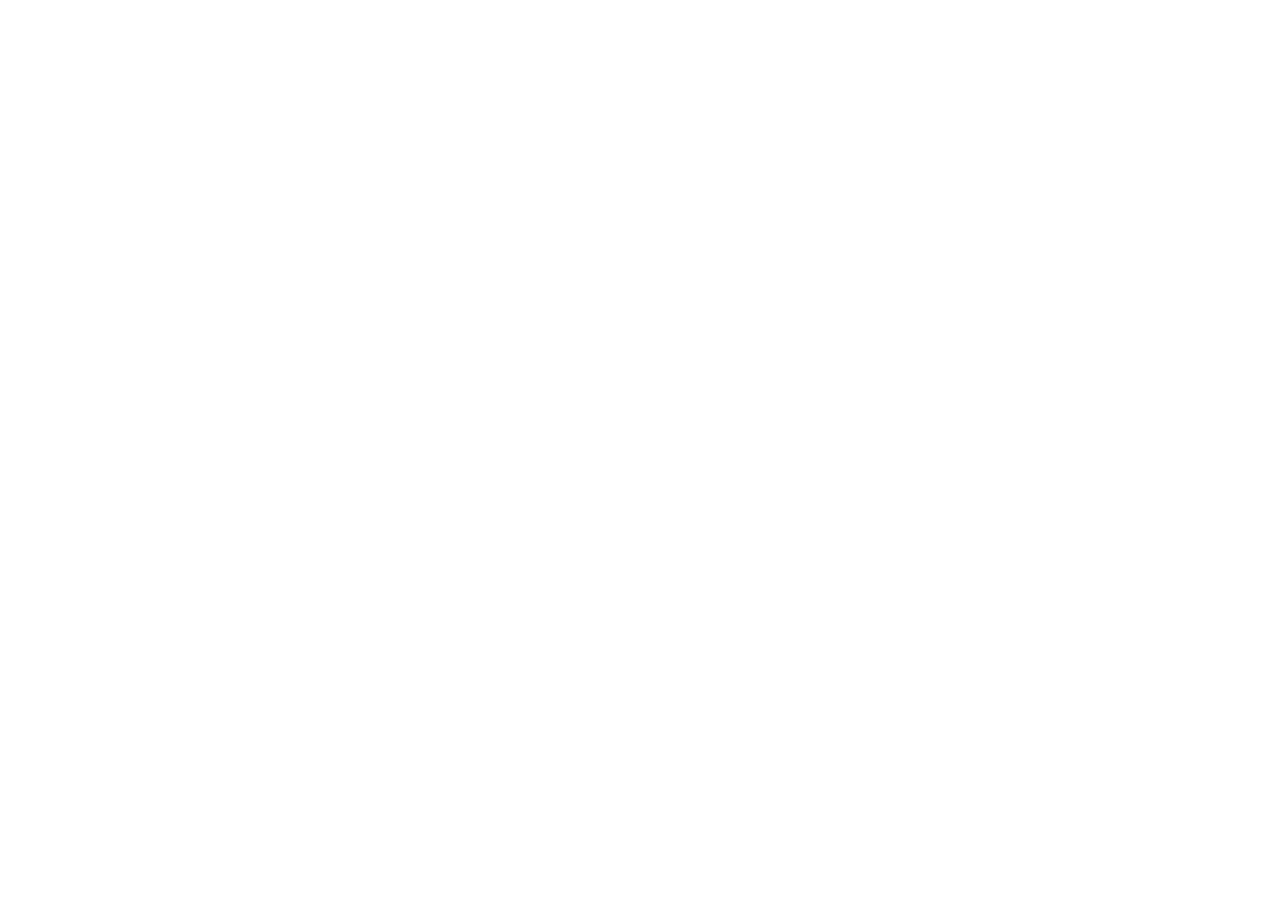
